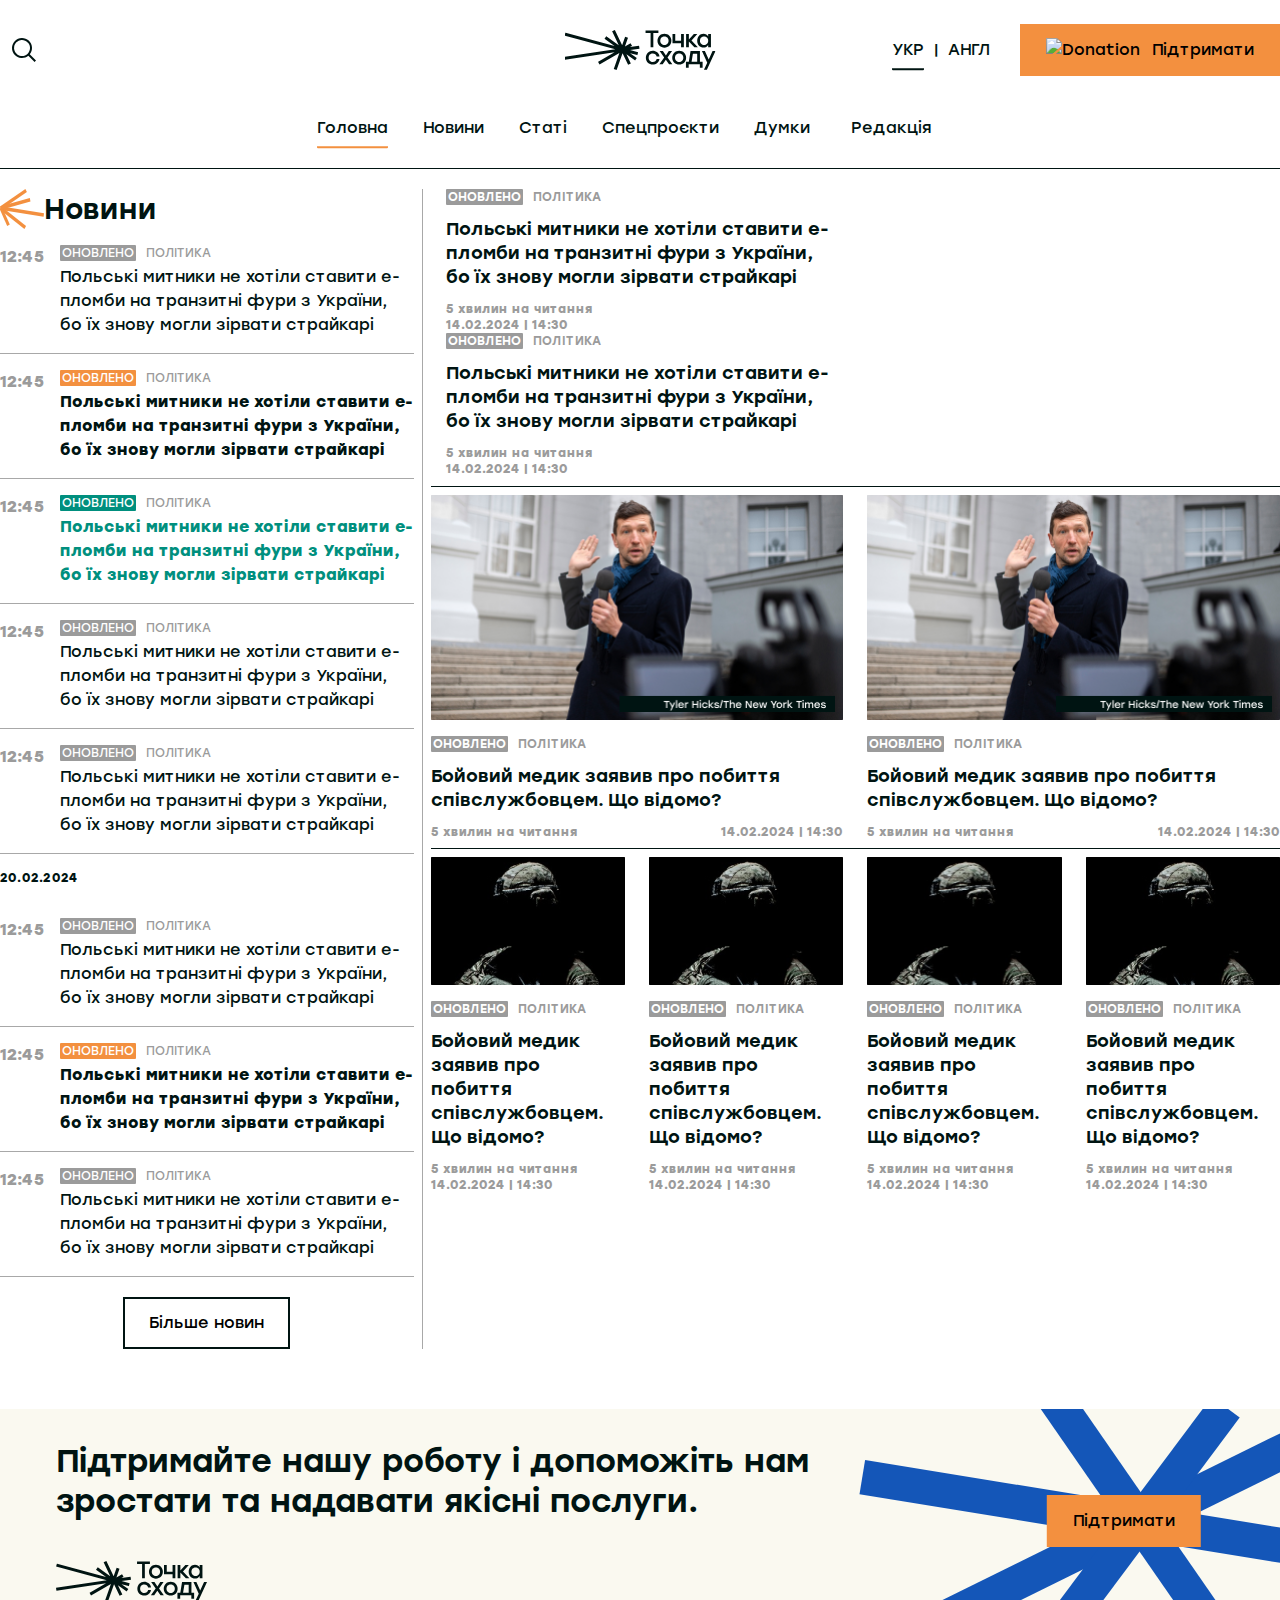
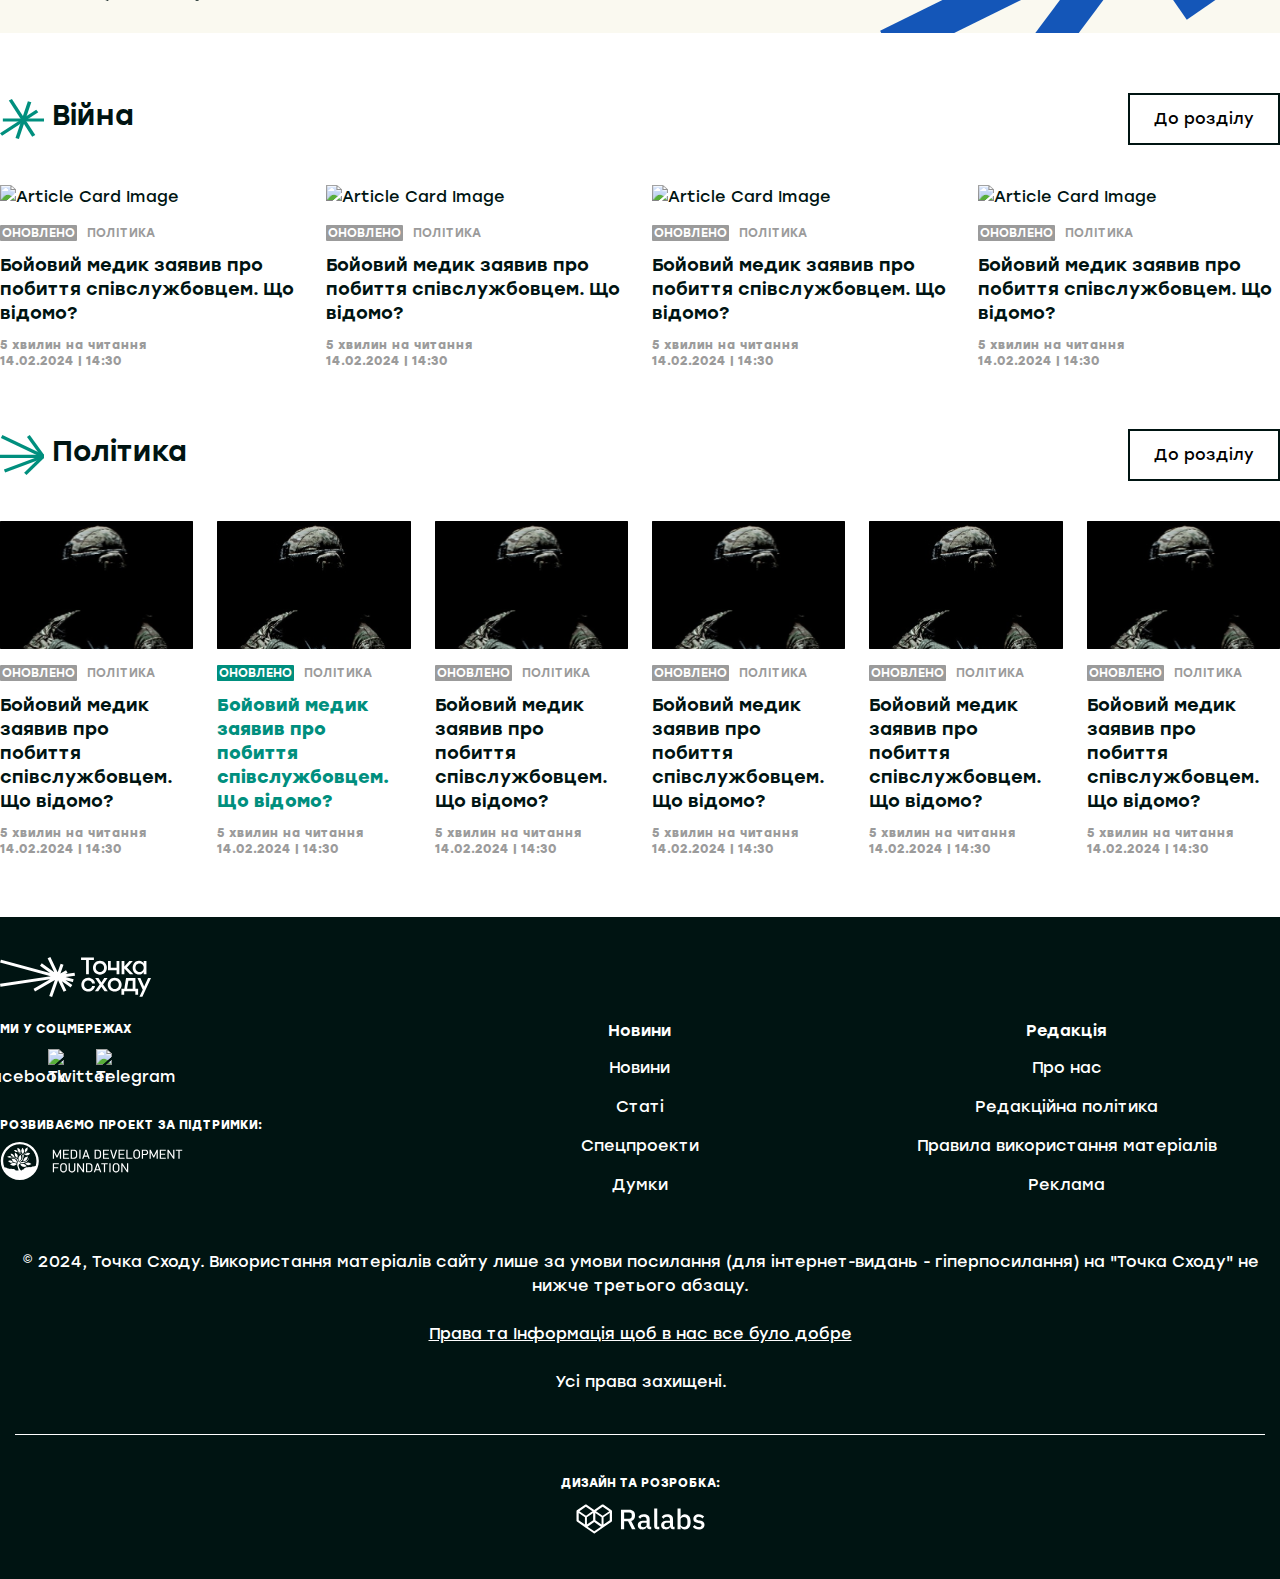
==== index.html @ 6571271a "updated existing files" ====
<!doctype html>
<html lang="ru">
<head>
  <style>html { opacity: 0; }</style>
  <meta charset="UTF-8">
  <meta http-equiv="X-UA-Compatible" content="IE=edge">
  <meta name="viewport" content="width=device-width,initial-scale=1">
  <title>Головна</title>

  <link rel="shortcut icon" href="favicon.ico" type="image/x-icon">
  <link rel="stylesheet" href="css/main.min.css?_v=20240301030634">

  <script defer="defer" src="js/main.min.js?_v=20240301030634"></script>
</head>

<body>

<header class="header">
  <div class="container">
    <div class="row">
      <div class="search-bar">
    <button class="search-bar__btn-open"></button>
    <div class="search-bar__input">
        <input type="search" name="search" id="search">
        <button class="search-bar__btn-close">
            &#x2715;
        </button>
    </div>
</div>

      <a href="/" class="logo header__logo">
        <img src="./images/logo.svg" alt="">
      </a>

      <div class="header__buttons">
        <div class="language-switcher">
    <a class="language-switcher__option language-switcher__option--active">УКР</a>
    <span class="sep-v">|</span>
    <a class="language-switcher__option">АНГЛ</a>
</div>


        <button id="donation-btn" class="button button--primary">
          <img src="./images/icons/donation.svg" alt="Donation">
          Підтримати
        </button>
      </div>
    </div>
    <div class="row">
      <nav class="main-navigation">
    <ul class="menu__list">
        <li class="menu__item menu__item--active">
            <a href="/" class="menu__link">Головна</a>
        </li>
        <li class="menu__item">
            <a href="./news.html" class="menu__link">Новини</a>
        </li>
        <li class="menu__item">
            <a href="./articles.html" class="menu__link">Статі</a>
        </li>
        <li class="menu__item">
            <a href="./special-projects.html" class="menu__link">Спецпроєкти</a>
        </li>
        <li class="menu__item">
            <a href="./expert-articles.html" class="menu__link">Думки</a>
        </li>
        <li class="menu__item menu-dropdown">
            <a href="#" class="menu-dropdown__button menu-dropdown__button--icon-append">
                Редакція
                <i class="icon icon-arrow-down"></i>
            </a>
            <div class="menu-dropdown__content">
                <a href="./about-us.html">Про Нас</a>
                <a href="./editor-policy.html">Політика Редагування</a>
                <a href="./usage-policy.html">Правила використання матеріалів</a>
            </div>
        </li>
    </ul>
</nav>
    </div>
    <div class="row">
      <hr class="divider-h">
    </div>
  </div>
</header>

<main>
    <div data-observ></div>
    <div class="container">
        <div class="row row--wrap">
            <div class="col-4 pl-0 pr-1">
                <aside class="news-sidebar">
  <h2 class="news-sidebar__heading">
    <img src="/images/logo-yellow.svg" alt="Логотип">
    Новини
  </h2>
  <div class="article">
    <time datetime="2024-02-14 12:45">12:45</time>
    <div class="article__wrapper">
      <div class="article__header">
        <span class="article__tag">
          Оновлено
        </span>
        <span class="article__category">
          Політика
        </span>
      </div>
      <a class="article__title" href="#">
        Польські митники не хотіли ставити е-пломби на транзитні фури з України, бо їх знову могли зірвати страйкарі
      </a>
    </div>
  </div>
  <div class="article article--important">
    <time datetime="2024-02-14 12:45">12:45</time>
    <div class="article__wrapper">
      <div class="article__header">
        <span class="article__tag">
          Оновлено
        </span>
        <span class="article__category">
          Політика
        </span>
      </div>
      <a class="article__title" href="#">
        Польські митники не хотіли ставити е-пломби на транзитні фури з України, бо їх знову могли зірвати страйкарі
      </a>
    </div>
  </div>
  <div class="article article--promo">
    <time datetime="2024-02-14 12:45">12:45</time>
    <div class="article__wrapper">
      <div class="article__header">
        <span class="article__tag">
          Оновлено
        </span>
        <span class="article__category">
          Політика
        </span>
      </div>
      <a class="article__title" href="#">
        Польські митники не хотіли ставити е-пломби на транзитні фури з України, бо їх знову могли зірвати страйкарі
      </a>
    </div>
  </div>
  <div class="article">
    <time datetime="2024-02-14 12:45">12:45</time>
    <div class="article__wrapper">
      <div class="article__header">
        <span class="article__tag">
          Оновлено
        </span>
        <span class="article__category">
          Політика
        </span>
      </div>
      <a class="article__title" href="#">
        Польські митники не хотіли ставити е-пломби на транзитні фури з України, бо їх знову могли зірвати страйкарі
      </a>
    </div>
  </div>
  <div class="article">
    <time datetime="2024-02-14 12:45">12:45</time>
    <div class="article__wrapper">
      <div class="article__header">
        <span class="article__tag">
          Оновлено
        </span>
        <span class="article__category">
          Політика
        </span>
      </div>
      <a class="article__title" href="#">
        Польські митники не хотіли ставити е-пломби на транзитні фури з України, бо їх знову могли зірвати страйкарі
      </a>
    </div>
  </div>

  <div class="news-sidebar__divider">
    <time datetime="2024-02-20">20.02.2024</time>
  </div>

  <div class="article">
    <time datetime="2024-02-14 12:45">12:45</time>
    <div class="article__wrapper">
      <div class="article__header">
        <span class="article__tag">
          Оновлено
        </span>
        <span class="article__category">
          Політика
        </span>
      </div>
      <a class="article__title" href="#">
        Польські митники не хотіли ставити е-пломби на транзитні фури з України, бо їх знову могли зірвати страйкарі
      </a>
    </div>
  </div>
  <div class="article article--important">
    <time datetime="2024-02-14 12:45">12:45</time>
    <div class="article__wrapper">
      <div class="article__header">
        <span class="article__tag">
          Оновлено
        </span>
        <span class="article__category">
          Політика
        </span>
      </div>
      <a class="article__title" href="#">
        Польські митники не хотіли ставити е-пломби на транзитні фури з України, бо їх знову могли зірвати страйкарі
      </a>
    </div>
  </div>
  <div class="article">
    <time datetime="2024-02-14 12:45">12:45</time>
    <div class="article__wrapper">
      <div class="article__header">
        <span class="article__tag">
          Оновлено
        </span>
        <span class="article__category">
          Політика
        </span>
      </div>
      <a class="article__title" href="#">
        Польські митники не хотіли ставити е-пломби на транзитні фури з України, бо їх знову могли зірвати страйкарі
      </a>
    </div>
  </div>

  <button class="button button--secondary news-sidebar__cta">
    Більше новин
  </button>
</aside>
            </div>
            <div class="col-8 pl-1 pr-0">
                <section class="article-cards">
                    <div class="col-6">
                        <div class="article-card">
                            <div class="article-card__header">
                                <span class="article-card__tag">Оновлено</span>
                                <span class="article-card__category">Політика</span>
                            </div>
                            <a class="article-card__title" href="#">
                                Польські митники не хотіли ставити е-пломби на транзитні фури з України, бо їх знову могли
                                зірвати страйкарі
                            </a>
                            <div class="article-card__bottom">
                                <span class="reading-time">
                                  5 хвилин на читання
                                </span>
                                <time datetime="2024-02-14 14:30">
                                    14.02.2024 | 14:30
                                </time>
                            </div>
                        </div>
                        <div class="article-card">
                            <div class="article-card__header">
                                <span class="article-card__tag">Оновлено</span>
                                <span class="article-card__category">Політика</span>
                            </div>
                            <a class="article-card__title" href="#">
                                Польські митники не хотіли ставити е-пломби на транзитні фури з України, бо їх знову могли
                                зірвати страйкарі
                            </a>
                            <div class="article-card__bottom">
                                <span class="reading-time">
                                  5 хвилин на читання
                                </span>
                                <time datetime="2024-02-14 14:30">
                                    14.02.2024 | 14:30
                                </time>
                            </div>
                        </div>
                    </div>
                    <div class="col-6">
                        <div class="large-article-card large-article-card--with-image">

                        </div>
                    </div>
                </section>
                <hr>
                <section>
                    <div class="article-cards article-cards--grid article-cards--grid-col-2 article-cards--large">
                        <div class="article-card">
                            <img class="article-card__image" src="./images/placeholders/article-card-large.png" alt="Article Card Image">
                            <div class="article-card__header">
                                <span class="article-card__tag">Оновлено</span>
                                <span class="article-card__category">Політика</span>
                            </div>
                            <a href="#" class="article-card__title">
                                Бойовий медик заявив про побиття співслужбовцем. Що відомо?
                            </a>
                            <div class="article-card__bottom">
                                <span class="reading-time">
                                  5 хвилин на читання
                                </span>
                                <time datetime="2024-02-14 14:30">14.02.2024 | 14:30</time>
                            </div>
                        </div>
                        <div class="article-card">
                            <img class="article-card__image" src="./images/placeholders/article-card-large.png" alt="Article Card Image">
                            <div class="article-card__header">
                                <span class="article-card__tag">Оновлено</span>
                                <span class="article-card__category">Політика</span>
                            </div>
                            <a href="#" class="article-card__title">
                                Бойовий медик заявив про побиття співслужбовцем. Що відомо?
                            </a>
                            <div class="article-card__bottom">
                                <span class="reading-time">
                                  5 хвилин на читання
                                </span>
                                <time datetime="2024-02-14 14:30">14.02.2024 | 14:30</time>
                            </div>
                        </div>
                    </div>
                </section>
                <hr>
                <section>
                    <div class="article-cards article-cards--grid">
                        <div class="article-card">
                            <img class="article-card__image" src="./images/placeholders/article-card.png" alt="Article Card Image">
                            <div class="article-card__header">
                                <span class="article-card__tag">Оновлено</span>
                                <span class="article-card__category">Політика</span>
                            </div>
                            <a href="#" class="article-card__title">
                                Бойовий медик заявив про побиття співслужбовцем. Що відомо?
                            </a>
                            <div class="article-card__bottom">
                                <span class="reading-time">
                                  5 хвилин на читання
                                </span>
                                <time datetime="2024-02-14 14:30">14.02.2024 | 14:30</time>
                            </div>
                        </div>
                        <div class="article-card">
                            <img class="article-card__image" src="./images/placeholders/article-card.png" alt="Article Card Image">
                            <div class="article-card__header">
                                <span class="article-card__tag">Оновлено</span>
                                <span class="article-card__category">Політика</span>
                            </div>
                            <a href="#" class="article-card__title">
                                Бойовий медик заявив про побиття співслужбовцем. Що відомо?
                            </a>
                            <div class="article-card__bottom">
                        <span class="reading-time">
                          5 хвилин на читання
                        </span>
                                <time datetime="2024-02-14 14:30">14.02.2024 | 14:30</time>
                            </div>
                        </div>
                        <div class="article-card">
                            <img class="article-card__image" src="./images/placeholders/article-card.png" alt="Article Card Image">
                            <div class="article-card__header">
                                <span class="article-card__tag">Оновлено</span>
                                <span class="article-card__category">Політика</span>
                            </div>
                            <a href="#" class="article-card__title">
                                Бойовий медик заявив про побиття співслужбовцем. Що відомо?
                            </a>
                            <div class="article-card__bottom">
                        <span class="reading-time">
                          5 хвилин на читання
                        </span>
                                <time datetime="2024-02-14 14:30">14.02.2024 | 14:30</time>
                            </div>
                        </div>
                        <div class="article-card">
                            <img class="article-card__image" src="./images/placeholders/article-card.png" alt="Article Card Image">
                            <div class="article-card__header">
                                <span class="article-card__tag">Оновлено</span>
                                <span class="article-card__category">Політика</span>
                            </div>
                            <a href="#" class="article-card__title">
                                Бойовий медик заявив про побиття співслужбовцем. Що відомо?
                            </a>
                            <div class="article-card__bottom">
                        <span class="reading-time">
                          5 хвилин на читання
                        </span>
                                <time datetime="2024-02-14 14:30">14.02.2024 | 14:30</time>
                            </div>
                        </div>
                    </div>
                </section>
            </div>
        </div>

        <div class="row">
            <section class="section banner">
    <h2 class="banner__heading">Підтримайте нашу роботу і допоможіть нам зростати та надавати якісні
        послуги.</h2>
    <img class="banner__logo" src="/images/logo.svg" alt="Logo">
    <button class="button button--primary banner__cta">
        Підтримати
    </button>
</section>
        </div>

        <div class="row">
            <section class="section">
                <div class="section__header">
                    <h2>
                        <img src="./images/logo-green.svg" alt="Logo">
                        Війна
                    </h2>
                    <button class="button button--secondary">
                        До розділу
                    </button>
                </div>
                <div class="article-cards article-cards--grid article-cards--grid-col-4">
                    <div class="article-card">
                        <picture><source srcset="./images/placeholders/article-card.webp" type="image/webp"><img class="article-card__image" src="./images/placeholders/article-card.png" alt="Article Card Image"></picture>
                        <div class="article-card__header">
                            <span class="article-card__tag">Оновлено</span>
                            <span class="article-card__category">Політика</span>
                        </div>
                        <a href="#" class="article-card__title">
                            Бойовий медик заявив про побиття співслужбовцем. Що відомо?
                        </a>
                        <div class="article-card__bottom">
                        <span class="reading-time">
                          5 хвилин на читання
                        </span>
                            <time datetime="2024-02-14 14:30">14.02.2024 | 14:30</time>
                        </div>
                    </div>
                    <div class="article-card">
                        <picture><source srcset="./images/placeholders/article-card.webp" type="image/webp"><img class="article-card__image" src="./images/placeholders/article-card.png" alt="Article Card Image"></picture>
                        <div class="article-card__header">
                            <span class="article-card__tag">Оновлено</span>
                            <span class="article-card__category">Політика</span>
                        </div>
                        <a href="#" class="article-card__title">
                            Бойовий медик заявив про побиття співслужбовцем. Що відомо?
                        </a>
                        <div class="article-card__bottom">
                        <span class="reading-time">
                          5 хвилин на читання
                        </span>
                            <time datetime="2024-02-14 14:30">14.02.2024 | 14:30</time>
                        </div>
                    </div>
                    <div class="article-card">
                        <picture><source srcset="./images/placeholders/article-card.webp" type="image/webp"><img class="article-card__image" src="./images/placeholders/article-card.png" alt="Article Card Image"></picture>
                        <div class="article-card__header">
                            <span class="article-card__tag">Оновлено</span>
                            <span class="article-card__category">Політика</span>
                        </div>
                        <a href="#" class="article-card__title">
                            Бойовий медик заявив про побиття співслужбовцем. Що відомо?
                        </a>
                        <div class="article-card__bottom">
                        <span class="reading-time">
                          5 хвилин на читання
                        </span>
                            <time datetime="2024-02-14 14:30">14.02.2024 | 14:30</time>
                        </div>
                    </div>
                    <div class="article-card">
                        <picture><source srcset="./images/placeholders/article-card.webp" type="image/webp"><img class="article-card__image" src="./images/placeholders/article-card.png" alt="Article Card Image"></picture>
                        <div class="article-card__header">
                            <span class="article-card__tag">Оновлено</span>
                            <span class="article-card__category">Політика</span>
                        </div>
                        <a href="#" class="article-card__title">
                            Бойовий медик заявив про побиття співслужбовцем. Що відомо?
                        </a>
                        <div class="article-card__bottom">
                        <span class="reading-time">
                          5 хвилин на читання
                        </span>
                            <time datetime="2024-02-14 14:30">14.02.2024 | 14:30</time>
                        </div>
                    </div>
                </div>
            </section>
        </div>


        <div class="row">
            <section class="articles--with-banner">

            </section>
        </div>


        <div class="row">
            <section class="section">
                <div class="section__header">
                    <h2>
                        <img src="./images/logo-half-green.svg" alt="Logo">
                        Політика
                    </h2>
                    <button class="button button--secondary">
                        До розділу
                    </button>
                </div>
                <div class="article-cards article-cards--grid article-cards--grid-col-6">
                    <div class="article-card">
                        <img class="article-card__image" src="./images/placeholders/article-card.png" alt="Article Card Image">
                        <div class="article-card__header">
                            <span class="article-card__tag">Оновлено</span>
                            <span class="article-card__category">Політика</span>
                        </div>
                        <a href="#" class="article-card__title">
                            Бойовий медик заявив про побиття співслужбовцем. Що відомо?
                        </a>
                        <div class="article-card__bottom">
                        <span class="reading-time">
                          5 хвилин на читання
                        </span>
                            <time datetime="2024-02-14 14:30">14.02.2024 | 14:30</time>
                        </div>
                    </div>
                    <div class="article-card article-card--promo">
                        <img class="article-card__image" src="./images/placeholders/article-card.png" alt="Article Card Image">
                        <div class="article-card__header">
                            <span class="article-card__tag">Оновлено</span>
                            <span class="article-card__category">Політика</span>
                        </div>
                        <a href="#" class="article-card__title">
                            Бойовий медик заявив про побиття співслужбовцем. Що відомо?
                        </a>
                        <div class="article-card__bottom">
                        <span class="reading-time">
                          5 хвилин на читання
                        </span>
                            <time datetime="2024-02-14 14:30">14.02.2024 | 14:30</time>
                        </div>
                    </div>
                    <div class="article-card">
                        <img class="article-card__image" src="./images/placeholders/article-card.png" alt="Article Card Image">
                        <div class="article-card__header">
                            <span class="article-card__tag">Оновлено</span>
                            <span class="article-card__category">Політика</span>
                        </div>
                        <a href="#" class="article-card__title">
                            Бойовий медик заявив про побиття співслужбовцем. Що відомо?
                        </a>
                        <div class="article-card__bottom">
                        <span class="reading-time">
                          5 хвилин на читання
                        </span>
                            <time datetime="2024-02-14 14:30">14.02.2024 | 14:30</time>
                        </div>
                    </div>
                    <div class="article-card">
                        <img class="article-card__image" src="./images/placeholders/article-card.png" alt="Article Card Image">
                        <div class="article-card__header">
                            <span class="article-card__tag">Оновлено</span>
                            <span class="article-card__category">Політика</span>
                        </div>
                        <a href="#" class="article-card__title">
                            Бойовий медик заявив про побиття співслужбовцем. Що відомо?
                        </a>
                        <div class="article-card__bottom">
                        <span class="reading-time">
                          5 хвилин на читання
                        </span>
                            <time datetime="2024-02-14 14:30">14.02.2024 | 14:30</time>
                        </div>
                    </div>
                    <div class="article-card">
                        <img class="article-card__image" src="./images/placeholders/article-card.png" alt="Article Card Image">
                        <div class="article-card__header">
                            <span class="article-card__tag">Оновлено</span>
                            <span class="article-card__category">Політика</span>
                        </div>
                        <a href="#" class="article-card__title">
                            Бойовий медик заявив про побиття співслужбовцем. Що відомо?
                        </a>
                        <div class="article-card__bottom">
                        <span class="reading-time">
                          5 хвилин на читання
                        </span>
                            <time datetime="2024-02-14 14:30">14.02.2024 | 14:30</time>
                        </div>
                    </div>
                    <div class="article-card">
                        <img class="article-card__image" src="./images/placeholders/article-card.png" alt="Article Card Image">
                        <div class="article-card__header">
                            <span class="article-card__tag">Оновлено</span>
                            <span class="article-card__category">Політика</span>
                        </div>
                        <a href="#" class="article-card__title">
                            Бойовий медик заявив про побиття співслужбовцем. Що відомо?
                        </a>
                        <div class="article-card__bottom">
                        <span class="reading-time">
                          5 хвилин на читання
                        </span>
                            <time datetime="2024-02-14 14:30">14.02.2024 | 14:30</time>
                        </div>
                    </div>
                </div>
            </section>
        </div>

    </div>
</main>

<footer class="footer">
  <div class="container">
    <div class="row mb-4">
      <a href="/" class="logo footer__logo">
        <img src="/images/footer-logo.svg" alt="Footer Logo">
      </a>
    </div>
    <div class="row row--wrap mb-5">
      <div class="col-4 footer__info px-0">
        <h6>
          <strong>Ми у соцмережах</strong>
        </h6>
        <ul class="mb-4 social-media-list">
          <li class="social-media-list__item">
            <a class="social-media-list__link" href="#">
              <img src="./images/icons/facebook-white.svg" alt="Facebook">
            </a>
          </li>
          <li class="social-media-list__item">
            <a class="social-media-list__link" href="#">
              <img src="./images/icons/twitter-white.svg" alt="Twitter">
            </a>
          </li>
          <li class="social-media-list__item">
            <a class="social-media-list__link" href="#">
              <img src="./images/icons/telegram-white.svg" alt="Telegram">
            </a>
          </li>
        </ul>
        <h6>
          <strong>Розвиваємо проект за підтримки:</strong>
        </h6>
        <img src="/images/media-dev-logo.svg" alt="Media Development Foundation">
      </div>
      <nav class="col-8 footer__navigation px-0">
        <div class="col-6 text-center">
          <h5 class="footer__navigation-heading">
            Новини
          </h5>
          <ul class="menu__list">
            <li class="menu__item">
              <a href="" class="menu__link">
                Новини
              </a>
            </li>
            <li class="menu__item">
              <a href="" class="menu__link">
                Статі
              </a>
            </li>
            <li class="menu__item">
              <a href="" class="menu__link">
                Спецпроекти
              </a>
            </li>
            <li class="menu__item">
              <a href="" class="menu__link">
                Думки
              </a>
            </li>
          </ul>
        </div>
        <nav class="col-6 text-center">
          <h5 class="footer__navigation-heading">
            Редакція
          </h5>
          <ul class="menu__list">
            <li class="menu__item">
              <a href="" class="menu__link">
                Про нас
              </a>
            </li>
            <li class="menu__item">
              <a href="" class="menu__link">
                Редакційна політика
              </a>
            </li>
            <li class="menu__item">
              <a href="" class="menu__link">
                Правила використання матеріалів
              </a>
            </li>
            <li class="menu__item">
              <a href="" class="menu__link">
                Реклама
              </a>
            </li>
          </ul>
        </nav>
      </nav>
    </div>
    <div class="row row--wrap">
      <div class="text-center col-12">
        <p>
          &copy; 2024, Точка Сходу. Використання матеріалів сайту лише за умови посилання (для інтернет-видань - гіперпосилання) на "Точка Сходу" не нижче третього абзацу.
          <br>
          <br>
          <a class="text-underline" href="#">
            Права та Інформація щоб в нас все було добре
          </a>
          <br>
          <br>
          Усі права захищені.
        </p>
      </div>
    </div>
    <hr class="footer__divider">
    <div class="row row--wrap">
      <div class="text-center col-12">
        <h6 class="mb-2 text-uppercase">
          <strong>Дизайн та розробка:</strong>
        </h6>
        <a href="#">
          <img src="/images/ralabs-logo.svg" alt="Ralabs Logo">
        </a>
      </div>

    </div>
  </div>
</footer>

</body>
</html>
---- css/main.min.css ----
@charset "UTF-8";@font-face{font-family:Stolzl;font-display:swap;src:url(../fonts/Stolzl-Bold.woff2) format("woff2");font-weight:700;font-style:normal}@font-face{font-family:Stolzl;font-display:swap;src:url(../fonts/Stolzl-Book.woff2) format("woff2");font-weight:undefined;font-style:normal}@font-face{font-family:Stolzl;font-display:swap;src:url(../fonts/Stolzl-Light.woff2) format("woff2");font-weight:300;font-style:normal}@font-face{font-family:Stolzl;font-display:swap;src:url(../fonts/Stolzl-Medium.woff2) format("woff2");font-weight:500;font-style:normal}@font-face{font-family:Stolzl;font-display:swap;src:url(../fonts/Stolzl-Regular.woff2) format("woff2");font-weight:400;font-style:normal}@font-face{font-family:Stolzl;font-display:swap;src:url(../fonts/Stolzl-Thin.woff2) format("woff2");font-weight:100;font-style:normal}:root{--bs-font-family:"Stolzl",sans-serif;--bs-font-size:16px;--bs-font-weight:400;--bs-line-height:24px;--bs-font-color:#222;--bs-transition:.3s ease-in-out;--bs-radius:10px;--primary-color:#F3903F;--primary-hover-color:#F3903F;--secondary-color:#fff;--secondary-hover-color:#000;--white-color:#fff;--gray-color-primary:#9B9B9B;--gray-color-secondary:#A8A8A8;--black-color:#001412;--green-color:#008F7E;--blue-color:#1456B8;--primary-background-color:#F3903F;--primary-hover-background-color:#F3903F;--primary-active-background-color:#F3903F;--primary-disabled-background-color:#9B9B9B;--secondary-background-color:#fff;--secondary-hover-background-color:#fff;--secondary-active-background-color:rgba(243,144,63,0.10196);--secondary-disabled-background-color:#9B9B9B;--banner-background-color:#FAF9F0;--bs-shadow:0px 2px 3px rgba(#000 10%),0px 8px 3px rgba(#000 10%);--hover-shadow:0 0 5px 0 rgba(#000 10%),0 0 10px 0 rgba(#000 10%),0 0 15px 0 rgba(#000 10%);--hr-color:#001412;--vr-color:#A8A8A8}*{padding:0;margin:0;border:0;-webkit-tap-highlight-color:transparent}*,:after,:before{-webkit-box-sizing:border-box;box-sizing:border-box}:active,:focus{outline:0}aside,footer,header,nav{display:block}html{opacity:0;scroll-behavior:smooth;-webkit-transition:opacity .8s ease-in-out;transition:opacity .8s ease-in-out}html.loaded{opacity:1}html.lock{overflow:hidden;-ms-touch-action:none;touch-action:none}body,html{width:100%;height:100%;min-width:320px}body{-ms-scroll-chaining:none;overscroll-behavior:none;color:#001412;color:var(--black-color);font-size:16px;font-size:var(--bs-font-size);font-family:Stolzl,sans-serif;font-family:var(--bs-font-family);font-weight:400;font-weight:var(--bs-font-weight);line-height:24px;line-height:var(--bs-line-height);text-rendering:optimizelegibility;-webkit-text-size-adjust:100%;-moz-text-size-adjust:100%;-ms-text-size-adjust:100%;text-size-adjust:100%;-moz-osx-font-smoothing:grayscale;-webkit-font-smoothing:antialiased}button,input,textarea{font-family:inherit}input::-ms-clear{display:none}input[type=number]{-moz-appearance:textfield}input[type=number]::-webkit-inner-spin-button,input[type=number]::-webkit-outer-spin-button{-webkit-appearance:none}button{cursor:pointer;-webkit-user-select:none;-moz-user-select:none;-ms-user-select:none;user-select:none}button::-moz-focus-inner{padding:0;border:0}a{-webkit-text-decoration:none;text-decoration:none;-webkit-user-select:none;-moz-user-select:none;-ms-user-select:none;user-select:none}a:active,a:focus{outline:0}a:visited{-webkit-text-decoration:none;text-decoration:none}a:hover{-webkit-text-decoration:none;text-decoration:none}li,ul{list-style:none}img{vertical-align:top}h1,h2,h3,h4,h5,h6{font-size:inherit;font-weight:400}sup{color:inherit}input[type=search]::-webkit-search-cancel-button,input[type=search]::-webkit-search-decoration,input[type=search]::-webkit-search-results-button,input[type=search]::-webkit-search-results-decoration{-webkit-appearance:none}.text-monospace{font-family:SFMono-Regular,Menlo,Monaco,Consolas,"Liberation Mono","Courier New",monospace}.text-underline{-webkit-text-decoration:underline;text-decoration:underline}.text-justify{text-align:justify!important}.text-nowrap{white-space:nowrap!important}.text-truncate{overflow:hidden;text-overflow:ellipsis;white-space:nowrap}.text-left{text-align:left!important}.text-right{text-align:right!important}.text-center{text-align:center!important}.text-uppercase{text-transform:uppercase}.input-group{position:relative;display:-ms-flexbox;display:-webkit-box;display:flex;-ms-flex-wrap:wrap;flex-wrap:wrap;-ms-flex-align:stretch;-webkit-box-align:stretch;align-items:stretch;width:100%}.input-group>.form-control{position:relative;-ms-flex:1 1 auto;-webkit-box-flex:1;flex:1 1 auto;width:1%;margin-bottom:0}.input-group>.form-control+.form-control{margin-left:-1px}.input-group>.form-control:focus{z-index:3}.input-group>.form-control:not(:last-child){border-top-right-radius:0;border-bottom-right-radius:0}.input-group>.form-control:not(:first-child){border-top-left-radius:0;border-bottom-left-radius:0}.input-group-append,.input-group-prepend{display:-ms-flexbox;display:-webkit-box;display:flex}.input-group-append .button,.input-group-prepend .button{position:relative;z-index:2}.input-group-append .button+.button,.input-group-append .button+.input-group-text,.input-group-append .input-group-text+.button,.input-group-append .input-group-text+.input-group-text,.input-group-prepend .button+.button,.input-group-prepend .button+.input-group-text,.input-group-prepend .input-group-text+.button,.input-group-prepend .input-group-text+.input-group-text{margin-left:-1px}.input-group-prepend{margin-right:-1px}.input-group-append{margin-left:-1px}.input-group-text{display:-ms-flexbox;display:-webkit-box;display:flex;-ms-flex-align:center;-webkit-box-align:center;align-items:center;padding:.375rem .75rem;margin-bottom:0;font-size:1rem;font-weight:400;line-height:1.5;color:#495057;text-align:center;white-space:nowrap;background-color:#e9ecef;border:1px solid #ced4da;border-radius:.25rem}.input-group>.input-group-append:last-child>.button:not(:last-child):not(.dropdown-toggle),.input-group>.input-group-append:last-child>.input-group-text:not(:last-child),.input-group>.input-group-append:not(:last-child)>.button,.input-group>.input-group-append:not(:last-child)>.input-group-text,.input-group>.input-group-prepend>.button,.input-group>.input-group-prepend>.input-group-text{border-top-right-radius:0;border-bottom-right-radius:0}.input-group>.input-group-append>.button,.input-group>.input-group-append>.input-group-text,.input-group>.input-group-prepend:first-child>.button:not(:first-child),.input-group>.input-group-prepend:first-child>.input-group-text:not(:first-child),.input-group>.input-group-prepend:not(:first-child)>.button,.input-group>.input-group-prepend:not(:first-child)>.input-group-text{border-top-left-radius:0;border-bottom-left-radius:0}.w-25{width:25%!important}.w-50{width:50%!important}.w-75{width:75%!important}.w-100{width:100%!important}.w-auto{width:auto!important}.h-25{height:25%!important}.h-50{height:50%!important}.h-75{height:75%!important}.h-100{height:100%!important}.h-auto{height:auto!important}.mw-100{max-width:100%!important}.mh-100{max-height:100%!important}.m-0{margin:0!important}.mt-0,.my-0{margin-top:0!important}.mr-0,.mx-0{margin-right:0!important}.mb-0,.my-0{margin-bottom:0!important}.ml-0,.mx-0{margin-left:0!important}.m-1{margin:.25rem!important}.mt-1,.my-1{margin-top:.25rem!important}.mr-1,.mx-1{margin-right:.25rem!important}.mb-1,.my-1{margin-bottom:.25rem!important}.ml-1,.mx-1{margin-left:.25rem!important}.m-2{margin:.5rem!important}.mt-2,.my-2{margin-top:.5rem!important}.mr-2,.mx-2{margin-right:.5rem!important}.mb-2,.my-2{margin-bottom:.5rem!important}.ml-2,.mx-2{margin-left:.5rem!important}.m-3{margin:1rem!important}.mt-3,.my-3{margin-top:1rem!important}.mr-3,.mx-3{margin-right:1rem!important}.mb-3,.my-3{margin-bottom:1rem!important}.ml-3,.mx-3{margin-left:1rem!important}.m-4{margin:1.5rem!important}.mt-4,.my-4{margin-top:1.5rem!important}.mr-4,.mx-4{margin-right:1.5rem!important}.mb-4,.my-4{margin-bottom:1.5rem!important}.ml-4,.mx-4{margin-left:1.5rem!important}.m-5{margin:3rem!important}.mt-5,.my-5{margin-top:3rem!important}.mr-5,.mx-5{margin-right:3rem!important}.mb-5,.my-5{margin-bottom:3rem!important}.ml-5,.mx-5{margin-left:3rem!important}.p-0{padding:0!important}.pt-0,.py-0{padding-top:0!important}.pr-0,.px-0{padding-right:0!important}.pb-0,.py-0{padding-bottom:0!important}.pl-0,.px-0{padding-left:0!important}.p-1{padding:.25rem!important}.pt-1,.py-1{padding-top:.25rem!important}.pr-1,.px-1{padding-right:.25rem!important}.pb-1,.py-1{padding-bottom:.25rem!important}.pl-1,.px-1{padding-left:.25rem!important}.p-2{padding:.5rem!important}.pt-2,.py-2{padding-top:.5rem!important}.pr-2,.px-2{padding-right:.5rem!important}.pb-2,.py-2{padding-bottom:.5rem!important}.pl-2,.px-2{padding-left:.5rem!important}.p-3{padding:1rem!important}.pt-3,.py-3{padding-top:1rem!important}.pr-3,.px-3{padding-right:1rem!important}.pb-3,.py-3{padding-bottom:1rem!important}.pl-3,.px-3{padding-left:1rem!important}.p-4{padding:1.5rem!important}.pt-4,.py-4{padding-top:1.5rem!important}.pr-4,.px-4{padding-right:1.5rem!important}.pb-4,.py-4{padding-bottom:1.5rem!important}.pl-4,.px-4{padding-left:1.5rem!important}.p-5{padding:3rem!important}.pt-5,.py-5{padding-top:3rem!important}.pr-5,.px-5{padding-right:3rem!important}.pb-5,.py-5{padding-bottom:3rem!important}.pl-5,.px-5{padding-left:3rem!important}.m-auto{margin:auto!important}.mt-auto,.my-auto{margin-top:auto!important}.mr-auto,.mx-auto{margin-right:auto!important}.mb-auto,.my-auto{margin-bottom:auto!important}.ml-auto,.mx-auto{margin-left:auto!important}.breadcrumb{display:-webkit-box;display:-ms-flexbox;display:flex;-ms-flex-wrap:wrap;flex-wrap:wrap;padding:.75rem 1rem;margin-bottom:1rem;list-style:none;color:#9b9b9b;color:var(--gray-color-primary);font-size:.75rem;line-height:1rem;border-radius:.25rem}.breadcrumb-item{max-width:200px;white-space:nowrap;overflow:hidden;text-overflow:ellipsis}.breadcrumb-item+.breadcrumb-item{padding-left:.5rem}.breadcrumb-item+.breadcrumb-item::before{display:inline-block;padding-right:.5rem;color:#9b9b9b;color:var(--gray-color-primary);content:"|"}.breadcrumb-item+.breadcrumb-item:hover::before{-webkit-text-decoration:underline;text-decoration:underline}.breadcrumb-item+.breadcrumb-item:hover::before{-webkit-text-decoration:none;text-decoration:none}.breadcrumb-item.active{color:#9b9b9b;color:var(--gray-color-primary)}/*!
 * Bootstrap Grid v4.1.3 (https://getbootstrap.com/)
 * Copyright 2011-2018 The Bootstrap Authors
 * Copyright 2011-2018 Twitter, Inc.
 * Licensed under MIT (https://github.com/twbs/bootstrap/blob/master/LICENSE)
 */@-ms-viewport{width:device-width}html{-webkit-box-sizing:border-box;box-sizing:border-box;-ms-overflow-style:scrollbar}*,::after,::before{-webkit-box-sizing:inherit;box-sizing:inherit}.container{width:100%;padding-right:15px;padding-left:15px;margin-right:auto;margin-left:auto}.container-fluid{width:100%;padding-right:15px;padding-left:15px;margin-right:auto;margin-left:auto}.row{margin-right:-15px;margin-left:-15px}.row--wrap{display:-ms-flexbox;display:-webkit-box;display:flex;-ms-flex-wrap:wrap;flex-wrap:wrap}.no-gutters{margin-right:0;margin-left:0}.no-gutters>.col,.no-gutters>[class*=col-]{padding-right:0;padding-left:0}.col,.col-1,.col-10,.col-11,.col-12,.col-2,.col-3,.col-4,.col-5,.col-6,.col-7,.col-8,.col-9,.col-auto,.col-lg,.col-lg-1,.col-lg-10,.col-lg-11,.col-lg-12,.col-lg-2,.col-lg-3,.col-lg-4,.col-lg-5,.col-lg-6,.col-lg-7,.col-lg-8,.col-lg-9,.col-lg-auto,.col-md,.col-md-1,.col-md-10,.col-md-11,.col-md-12,.col-md-2,.col-md-3,.col-md-4,.col-md-5,.col-md-6,.col-md-7,.col-md-8,.col-md-9,.col-md-auto,.col-sm,.col-sm-1,.col-sm-10,.col-sm-11,.col-sm-12,.col-sm-2,.col-sm-3,.col-sm-4,.col-sm-5,.col-sm-6,.col-sm-7,.col-sm-8,.col-sm-9,.col-sm-auto,.col-xl,.col-xl-1,.col-xl-10,.col-xl-11,.col-xl-12,.col-xl-2,.col-xl-3,.col-xl-4,.col-xl-5,.col-xl-6,.col-xl-7,.col-xl-8,.col-xl-9,.col-xl-auto{position:relative;width:100%;min-height:1px;padding-right:15px;padding-left:15px}.col{-ms-flex-preferred-size:0;flex-basis:0;-ms-flex-positive:1;-webkit-box-flex:1;flex-grow:1;max-width:100%}.col-auto{-ms-flex:0 0 auto;-webkit-box-flex:0;flex:0 0 auto;width:auto;max-width:none}.col-1{-ms-flex:0 0 8.333333%;-webkit-box-flex:0;flex:0 0 8.333333%;max-width:8.333333%}.col-2{-ms-flex:0 0 16.666667%;-webkit-box-flex:0;flex:0 0 16.666667%;max-width:16.666667%}.col-3{-ms-flex:0 0 25%;-webkit-box-flex:0;flex:0 0 25%;max-width:25%}.col-4{-ms-flex:0 0 33.333333%;-webkit-box-flex:0;flex:0 0 33.333333%;max-width:33.333333%}.col-5{-ms-flex:0 0 41.666667%;-webkit-box-flex:0;flex:0 0 41.666667%;max-width:41.666667%}.col-6{-ms-flex:0 0 50%;-webkit-box-flex:0;flex:0 0 50%;max-width:50%}.col-7{-ms-flex:0 0 58.333333%;-webkit-box-flex:0;flex:0 0 58.333333%;max-width:58.333333%}.col-8{-ms-flex:0 0 66.666667%;-webkit-box-flex:0;flex:0 0 66.666667%;max-width:66.666667%}.col-9{-ms-flex:0 0 75%;-webkit-box-flex:0;flex:0 0 75%;max-width:75%}.col-10{-ms-flex:0 0 83.333333%;-webkit-box-flex:0;flex:0 0 83.333333%;max-width:83.333333%}.col-11{-ms-flex:0 0 91.666667%;-webkit-box-flex:0;flex:0 0 91.666667%;max-width:91.666667%}.col-12{-ms-flex:0 0 100%;-webkit-box-flex:0;flex:0 0 100%;max-width:100%}.order-first{-ms-flex-order:-1;-webkit-box-ordinal-group:0;order:-1}.order-last{-ms-flex-order:13;-webkit-box-ordinal-group:14;order:13}.order-0{-ms-flex-order:0;-webkit-box-ordinal-group:1;order:0}.order-1{-ms-flex-order:1;-webkit-box-ordinal-group:2;order:1}.order-2{-ms-flex-order:2;-webkit-box-ordinal-group:3;order:2}.order-3{-ms-flex-order:3;-webkit-box-ordinal-group:4;order:3}.order-4{-ms-flex-order:4;-webkit-box-ordinal-group:5;order:4}.order-5{-ms-flex-order:5;-webkit-box-ordinal-group:6;order:5}.order-6{-ms-flex-order:6;-webkit-box-ordinal-group:7;order:6}.order-7{-ms-flex-order:7;-webkit-box-ordinal-group:8;order:7}.order-8{-ms-flex-order:8;-webkit-box-ordinal-group:9;order:8}.order-9{-ms-flex-order:9;-webkit-box-ordinal-group:10;order:9}.order-10{-ms-flex-order:10;-webkit-box-ordinal-group:11;order:10}.order-11{-ms-flex-order:11;-webkit-box-ordinal-group:12;order:11}.order-12{-ms-flex-order:12;-webkit-box-ordinal-group:13;order:12}.offset-1{margin-left:8.333333%}.offset-2{margin-left:16.666667%}.offset-3{margin-left:25%}.offset-4{margin-left:33.333333%}.offset-5{margin-left:41.666667%}.offset-6{margin-left:50%}.offset-7{margin-left:58.333333%}.offset-8{margin-left:66.666667%}.offset-9{margin-left:75%}.offset-10{margin-left:83.333333%}.offset-11{margin-left:91.666667%}.d-none{display:none!important}.d-inline{display:inline!important}.d-inline-block{display:inline-block!important}.d-block{display:block!important}.d-table{display:table!important}.d-table-row{display:table-row!important}.d-table-cell{display:table-cell!important}.d-flex{display:-ms-flexbox!important;display:-webkit-box!important;display:flex!important}.d-inline-flex{display:-ms-inline-flexbox!important;display:-webkit-inline-box!important;display:inline-flex!important}.flex-row{-ms-flex-direction:row!important;-webkit-box-orient:horizontal!important;-webkit-box-direction:normal!important;flex-direction:row!important}.flex-column{-ms-flex-direction:column!important;-webkit-box-orient:vertical!important;-webkit-box-direction:normal!important;flex-direction:column!important}.flex-row-reverse{-ms-flex-direction:row-reverse!important;-webkit-box-orient:horizontal!important;-webkit-box-direction:reverse!important;flex-direction:row-reverse!important}.flex-column-reverse{-ms-flex-direction:column-reverse!important;-webkit-box-orient:vertical!important;-webkit-box-direction:reverse!important;flex-direction:column-reverse!important}.flex-wrap{-ms-flex-wrap:wrap!important;flex-wrap:wrap!important}.flex-nowrap{-ms-flex-wrap:nowrap!important;flex-wrap:nowrap!important}.flex-wrap-reverse{-ms-flex-wrap:wrap-reverse!important;flex-wrap:wrap-reverse!important}.flex-fill{-ms-flex:1 1 auto!important;-webkit-box-flex:1!important;flex:1 1 auto!important}.flex-grow-0{-ms-flex-positive:0!important;-webkit-box-flex:0!important;flex-grow:0!important}.flex-grow-1{-ms-flex-positive:1!important;-webkit-box-flex:1!important;flex-grow:1!important}.flex-shrink-0{-ms-flex-negative:0!important;flex-shrink:0!important}.flex-shrink-1{-ms-flex-negative:1!important;flex-shrink:1!important}.justify-content-start{-ms-flex-pack:start!important;-webkit-box-pack:start!important;justify-content:flex-start!important}.justify-content-end{-ms-flex-pack:end!important;-webkit-box-pack:end!important;justify-content:flex-end!important}.justify-content-center{-ms-flex-pack:center!important;-webkit-box-pack:center!important;justify-content:center!important}.justify-content-between{-ms-flex-pack:justify!important;-webkit-box-pack:justify!important;justify-content:space-between!important}.justify-content-around{-ms-flex-pack:distribute!important;justify-content:space-around!important}.align-items-start{-ms-flex-align:start!important;-webkit-box-align:start!important;align-items:flex-start!important}.align-items-end{-ms-flex-align:end!important;-webkit-box-align:end!important;align-items:flex-end!important}.align-items-center{-ms-flex-align:center!important;-webkit-box-align:center!important;align-items:center!important}.align-items-baseline{-ms-flex-align:baseline!important;-webkit-box-align:baseline!important;align-items:baseline!important}.align-items-stretch{-ms-flex-align:stretch!important;-webkit-box-align:stretch!important;align-items:stretch!important}.align-content-start{-ms-flex-line-pack:start!important;align-content:flex-start!important}.align-content-end{-ms-flex-line-pack:end!important;align-content:flex-end!important}.align-content-center{-ms-flex-line-pack:center!important;align-content:center!important}.align-content-between{-ms-flex-line-pack:justify!important;align-content:space-between!important}.align-content-around{-ms-flex-line-pack:distribute!important;align-content:space-around!important}.align-content-stretch{-ms-flex-line-pack:stretch!important;align-content:stretch!important}.align-self-auto{-ms-flex-item-align:auto!important;align-self:auto!important}.align-self-start{-ms-flex-item-align:start!important;align-self:flex-start!important}.align-self-end{-ms-flex-item-align:end!important;align-self:flex-end!important}.align-self-center{-ms-flex-item-align:center!important;align-self:center!important}.align-self-baseline{-ms-flex-item-align:baseline!important;align-self:baseline!important}.align-self-stretch{-ms-flex-item-align:stretch!important;align-self:stretch!important}.icon{display:inline-block;width:48px;height:48px;position:relative}.icon-search{background:no-repeat center/100% url(/images/icons/search.svg)}.icon-arrow-left{background:no-repeat center/100% url(/images/icons/arrow-left.svg)}.icon-arrow-right{background:no-repeat center/100% url(/images/icons/arrow-right.svg)}.icon-arrow-down{background:no-repeat center/100% url(/images/icons/arrow-down.svg)}.icon-pdf{background:no-repeat center/100% url(/images/icons/pdf.svg)}*{scrollbar-width:.5rem;scrollbar-color:#f3903f #d6d6d6;scrollbar-color:var(--primary-color) #d6d6d6}::-webkit-scrollbar{width:.5rem;background-color:#fff;background-color:var(--white-color)}::-webkit-scrollbar-track{-webkit-box-shadow:inset 0 0 .375rem rgba(0,0,0,.2);box-shadow:inset 0 0 .375rem rgba(0,0,0,.2);border-radius:.25rem;background:#eee}::-webkit-scrollbar-thumb{border-radius:.25rem;border:0 none #fff;background-color:#f3903f;background-color:var(--primary-color)}::-webkit-scrollbar-thumb:hover{background-color:#f3903f;background-color:var(--primary-hover-color)}@-webkit-keyframes show-header{0%{top:-100%}100%{top:0}}@keyframes show-header{0%{top:-100%}100%{top:0}}@-webkit-keyframes fade-up-big{0%{-webkit-transform:translateY(1rem);transform:translateY(1rem);opacity:0}100%{-webkit-transform:translateY(0);transform:translateY(0);opacity:1}}@keyframes fade-up-big{0%{-webkit-transform:translateY(1rem);transform:translateY(1rem);opacity:0}100%{-webkit-transform:translateY(0);transform:translateY(0);opacity:1}}@-webkit-keyframes rotation{from{-webkit-transform:rotate(0);transform:rotate(0)}to{-webkit-transform:rotate(359deg);transform:rotate(359deg)}}@keyframes rotation{from{-webkit-transform:rotate(0);transform:rotate(0)}to{-webkit-transform:rotate(359deg);transform:rotate(359deg)}}[class*=-ibg]{position:relative}[class*=-ibg] img{position:absolute;width:100%;height:100%;top:0;left:0;-o-object-fit:cover;object-fit:cover}[class*=-ibg_contain] img{-o-object-fit:contain;object-fit:contain}.wrapper{display:-webkit-box;display:-ms-flexbox;display:flex;-webkit-box-orient:vertical;-webkit-box-direction:normal;-ms-flex-direction:column;flex-direction:column;min-height:100%;overflow:hidden}.page{position:relative;-webkit-box-flex:1;-ms-flex:1 1 auto;flex:1 1 auto}.page [data-observ]{position:absolute;top:0;left:0;width:100%;height:.125rem;background:0 0;pointer-events:none}.page_start{padding-top:6.25rem}hr{width:100%;margin:8px 0;border-top:1px solid #001412;border-top:1px solid var(--hr-color)}.page__header{display:-webkit-box;display:-ms-flexbox;display:flex;-webkit-box-align:center;-ms-flex-align:center;align-items:center;-webkit-box-pack:start;-ms-flex-pack:start;justify-content:flex-start;margin-bottom:16px}.page__header img{margin-right:8px}.page__heading{font-size:2rem;font-weight:500;line-height:2.5rem}.page__content hr{margin:40px 0}.page__content h2,.page__content h3,.page__content h4,.page__content h5,.page__content h6{margin-bottom:16px}.button{display:-webkit-inline-box;display:-ms-inline-flexbox;display:inline-flex;-webkit-box-align:center;-ms-flex-align:center;align-items:center;-webkit-box-pack:start;-ms-flex-pack:start;justify-content:flex-start;font-size:16px;font-weight:400;line-height:24px;padding:12px 24px;-webkit-transition:.3s ease-in-out;transition:.3s ease-in-out;-webkit-transition:var(--bs-transition);transition:var(--bs-transition)}.button .icon{width:24px;height:24px}.button--icon-prepend .icon{margin-right:10px}.button--icon-append .icon{margin-left:10px}.button--primary{background-color:#f3903f;background-color:var(--primary-background-color);border:2px solid transparent}.button--primary:hover{background-color:#f3903f;background-color:var(--primary-hover-color);border-color:#001412}.button--primary:active{color:#fff;color:var(--white-color);background-color:#001412;background-color:var(--black-color);border-color:#001412}.button--primary:disabled,.button--primary[disabled]{background-color:#9b9b9b;background-color:var(--primary-disabled-background-color)}.button--secondary{background-color:#fff;background-color:var(--secondary-background-color);border:2px solid #001412;border:2px solid var(--black-color)}.button--secondary:hover{color:#f3903f;color:var(--primary-color);border-color:#f3903f;border-color:var(--primary-color);background-color:#fff;background-color:var(--secondary-hover-background-color)}.button--secondary:active{color:#f3903f;color:var(--primary-color);background-color:rgba(243,144,63,.10196);background-color:var(--secondary-active-background-color)}.button--secondary:disabled,.button--secondary[disabled]{color:#9b9b9b;color:var(--secondary-disabled-background-color)}a{color:#001412;color:var(--black-color)}a.link{display:inline-block;padding:5px 10px;position:relative}a.link--underline:after{content:"";position:absolute;bottom:0;left:10px;width:calc(100% - 20px);height:2px;border-radius:0 0 1px 1px;background-color:#f3903f;background-color:var(--primary-color);opacity:1;-webkit-transform:translate3d(0,.2em,0);transform:translate3d(0,.2em,0)}a:hover{color:#f3903f;color:var(--primary-color)}h1{font-size:2rem;font-weight:500;line-height:2.5rem}h2{font-size:1.75rem;font-weight:500;line-height:2rem}h3{font-size:1.5rem;font-weight:500;line-height:1.75rem}h4{font-size:1.25rem;font-weight:500;line-height:1.5rem}h5{font-size:1rem;font-weight:500;line-height:1.25rem}h6{font-size:.75rem;font-weight:400;line-height:1rem}.sep-v{font-size:16px;font-weight:400;line-height:24px}.section{margin:60px 0}.section__header{display:-webkit-box;display:-ms-flexbox;display:flex;-webkit-box-align:center;-ms-flex-align:center;align-items:center;-webkit-box-pack:justify;-ms-flex-pack:justify;justify-content:space-between;margin-bottom:40px}.menu-dropdown{position:relative;display:inline-block}.menu-dropdown__button{display:-webkit-inline-box;display:-ms-inline-flexbox;display:inline-flex;-webkit-box-align:center;-ms-flex-align:center;align-items:center;padding:16px;font-size:16px;border:none;cursor:pointer}.menu-dropdown__button .icon{width:15px;height:15px}.menu-dropdown__button--icon-prepend .icon{margin-right:10px}.menu-dropdown__button--icon-append .icon{margin-left:10px}.menu-dropdown__content{display:none;position:absolute;background-color:#fff;background-color:var(--white-color);min-width:160px;-webkit-box-shadow:0 8px 16px 0 rgba(0,0,0,.2);box-shadow:0 8px 16px 0 rgba(0,0,0,.2);z-index:1}.menu-dropdown__content a{color:#001412;color:var(--black-color);padding:12px 16px;-webkit-text-decoration:none;text-decoration:none;display:block}.menu-dropdown:hover .menu-dropdown__content{display:block}button#donation-btn img{margin-right:12px}.header{width:100%;-webkit-transition:background-color .3s ease-in-out;transition:background-color .3s ease-in-out;-webkit-transition:background-color var(--bs-transition);transition:background-color var(--bs-transition);z-index:50;padding-top:24px;margin-bottom:20px}.header .container{height:100%}.header .row{display:-webkit-box;display:-ms-flexbox;display:flex;-webkit-box-pack:justify;-ms-flex-pack:justify;justify-content:space-between;-webkit-box-align:center;-ms-flex-align:center;align-items:center;position:relative}.header .row:first-child{margin-bottom:24px}.header hr{margin:12px 0 0 0}.header__logo{position:absolute;top:50%;left:50%;-webkit-transform:translate(-50%,-50%);-ms-transform:translate(-50%,-50%);transform:translate(-50%,-50%)}.header__buttons{display:-webkit-box;display:-ms-flexbox;display:flex;-webkit-box-align:center;-ms-flex-align:center;align-items:center;-webkit-box-pack:justify;-ms-flex-pack:justify;justify-content:space-between}.header__buttons>:not(:last-child){margin-right:20px}.header .main-navigation{margin:0 auto}.header .main-navigation .menu__list{display:-webkit-box;display:-ms-flexbox;display:flex;-webkit-box-align:center;-ms-flex-align:center;align-items:center;-webkit-box-pack:justify;-ms-flex-pack:justify;justify-content:space-between;margin:0 auto}.header .main-navigation .menu__list .menu__item:not(:last-child){margin-right:15px}.header .main-navigation .menu__list .menu__item--active .menu__link::after{opacity:1;-webkit-transform:translate3d(0,.2em,0);transform:translate3d(0,.2em,0)}.header .main-navigation .menu__list .menu__link{display:block;padding:5px 10px;position:relative}.header .main-navigation .menu__list .menu__link:after{content:"";position:absolute;bottom:0;left:10px;width:calc(100% - 20px);height:2px;border-radius:0 0 1px 1px;background-color:#f3903f;background-color:var(--primary-color);opacity:0}.header .main-navigation .menu__list .menu__link:hover::after{opacity:1;-webkit-transform:translate3d(0,.2em,0);transform:translate3d(0,.2em,0)}.search-bar{display:-webkit-box;display:-ms-flexbox;display:flex;-webkit-box-align:center;-ms-flex-align:center;align-items:center;-webkit-box-pack:left;-ms-flex-pack:left;justify-content:left;height:50px;position:relative}.search-bar__btn-open{height:48px;width:48px;background:no-repeat center/100% url(/images/icons/search.svg);z-index:10}.search-bar__btn-close{height:48px;width:48px;font-size:32px;background:0 0;opacity:0;-webkit-transition:opacity .25s,-webkit-transform .25s;transition:opacity .25s,-webkit-transform .25s;transition:opacity .25s,transform .25s;transition:opacity .25s,transform .25s,-webkit-transform .25s;z-index:9;position:absolute;right:0;top:0}.search-bar__input{height:100%;width:375px;border:1px solid #9b9b9b;border:1px solid var(--gray-color-primary);padding:5px 50px 5px 50px;opacity:0;-webkit-transition:opacity .25s,-webkit-transform .25s;transition:opacity .25s,-webkit-transform .25s;transition:opacity .25s,transform .25s;transition:opacity .25s,transform .25s,-webkit-transform .25s;position:absolute;left:0}.search-bar__input input[type=search]{width:100%;height:100%}.search-bar--active .search-bar__input{opacity:1}.search-bar--active .search-bar__btn-close{opacity:1}.language-switcher{display:-webkit-box;display:-ms-flexbox;display:flex;-webkit-box-align:center;-ms-flex-align:center;align-items:center;-webkit-box-pack:center;-ms-flex-pack:center;justify-content:center}.language-switcher__option{display:block;padding:5px;cursor:pointer;margin:0 5px;position:relative}.language-switcher__option:after{content:"";position:absolute;bottom:0;left:5px;width:calc(100% - 10px);height:2px;border-radius:0 0 1px 1px;background-color:#001412;background-color:var(--black-color);opacity:0}.language-switcher__option--active::after,.language-switcher__option:focus::after,.language-switcher__option:hover::after{opacity:1;-webkit-transform:translate3d(0,.2em,0);transform:translate3d(0,.2em,0)}.news-sidebar{padding-right:8px;border-right:1px solid #a8a8a8;border-right:1px solid var(--vr-color)}.news-sidebar__heading{display:-webkit-box;display:-ms-flexbox;display:flex;-webkit-box-align:center;-ms-flex-align:center;align-items:center;-webkit-box-pack:start;-ms-flex-pack:start;justify-content:flex-start}.news-sidebar__divider{font-size:.75rem;font-weight:700;line-height:1rem;letter-spacing:.02em;text-align:left;padding:16px 0}.news-sidebar .article{display:-webkit-box;display:-ms-flexbox;display:flex;-webkit-box-align:start;-ms-flex-align:start;align-items:flex-start;-webkit-box-pack:start;-ms-flex-pack:start;justify-content:flex-start;padding:16px 0;border-bottom:1px solid #a8a8a8;border-bottom:1px solid var(--gray-color-secondary)}.news-sidebar .article time{color:#9b9b9b;color:var(--gray-color-primary);font-size:1rem;font-weight:700;text-align:left;margin-right:16px}.news-sidebar .article__wrapper{display:-webkit-box;display:-ms-flexbox;display:flex;-webkit-box-orient:vertical;-webkit-box-direction:normal;-ms-flex-direction:column;flex-direction:column;-webkit-box-align:start;-ms-flex-align:start;align-items:flex-start;-webkit-box-pack:start;-ms-flex-pack:start;justify-content:flex-start}.news-sidebar .article__header{display:-webkit-box;display:-ms-flexbox;display:flex;-webkit-box-align:center;-ms-flex-align:center;align-items:center;-webkit-box-pack:start;-ms-flex-pack:start;justify-content:flex-start;width:100%;margin-bottom:4px;font-size:.75rem;line-height:1rem;text-transform:uppercase}.news-sidebar .article__header>:not(:last-child){margin-right:10px}.news-sidebar .article__tag{padding:0 2px;border-radius:1px;color:#fff;color:var(--white-color);background-color:#9b9b9b;background-color:var(--gray-color-primary)}.news-sidebar .article__category{color:#9b9b9b;color:var(--gray-color-primary)}.news-sidebar .article__title{font-size:1rem;font-weight:400;line-height:1.5rem;text-align:left}.news-sidebar .article--important .article__tag{background-color:#f3903f;background-color:var(--primary-color)}.news-sidebar .article--important .article__title{font-weight:700}.news-sidebar .article--promo .article__tag{background-color:#008f7e;background-color:var(--green-color)}.news-sidebar .article--promo .article__title{color:#008f7e;color:var(--green-color);font-weight:700}.news-sidebar__cta{display:block;margin:20px auto 0 auto}.news-tabs__header{display:-webkit-box;display:-ms-flexbox;display:flex;-webkit-box-align:center;-ms-flex-align:center;align-items:center;-webkit-box-pack:justify;-ms-flex-pack:justify;justify-content:space-between;margin-bottom:20px}.news-tabs__tabs{display:-webkit-box;display:-ms-flexbox;display:flex;-webkit-box-align:center;-ms-flex-align:center;align-items:center;-webkit-box-pack:start;-ms-flex-pack:start;justify-content:flex-start}.news-tabs__tab{display:block;padding:5px 10px;background:0 0;position:relative}.news-tabs__tab:not(:last-child){margin-right:20px}.news-tabs__tab:after{content:"";position:absolute;bottom:0;left:5px;width:calc(100% - 10px);height:2px;border-radius:0 0 1px 1px;background-color:#f3903f;background-color:var(--primary-color);opacity:0}.news-tabs__tab--active::after,.news-tabs__tab:focus::after,.news-tabs__tab:hover::after{opacity:1;-webkit-transform:translate3d(0,.2em,0);transform:translate3d(0,.2em,0)}.news-tabs__navigation__list{display:-webkit-box;display:-ms-flexbox;display:flex;-webkit-box-align:center;-ms-flex-align:center;align-items:center;-webkit-box-pack:justify;-ms-flex-pack:justify;justify-content:space-between}.news-tabs__navigation__next,.news-tabs__navigation__prev{display:inline-block;width:24px;height:24px;background:0 0}.news-tabs__navigation__next .icon,.news-tabs__navigation__prev .icon{width:100%;height:100%}.news-tabs__navigation__current{background:0 0;margin:0 16px}.sidebar-navigation{border-right:1px solid #9b9b9b;border-right:1px solid var(--gray-color-primary)}.sidebar-navigation__list{display:-webkit-box;display:-ms-flexbox;display:flex;-webkit-box-orient:vertical;-webkit-box-direction:normal;-ms-flex-direction:column;flex-direction:column;-webkit-box-align:start;-ms-flex-align:start;align-items:flex-start;-webkit-box-pack:center;-ms-flex-pack:center;justify-content:center}.sidebar-navigation__item:not(:last-child){margin-bottom:8px}.sidebar-navigation__item--active .sidebar-navigation__link::after{opacity:1;-webkit-transform:translate3d(0,.2em,0);transform:translate3d(0,.2em,0)}.sidebar-navigation__link{display:block;padding:5px 10px;position:relative}.sidebar-navigation__link:after{content:"";position:absolute;bottom:0;left:10px;width:calc(100% - 20px);height:2px;border-radius:0 0 1px 1px;background-color:#f3903f;background-color:var(--primary-color);opacity:0}.sidebar-navigation__link:hover::after{opacity:1;-webkit-transform:translate3d(0,.2em,0);transform:translate3d(0,.2em,0)}.article-cards--grid{--grid-layout-gap:24px;--grid-column-count:6;--grid-item--min-width:193px;--gap-count:calc(var(--grid-column-count) - 1);--total-gap-width:calc(var(--gap-count) * var(--grid-layout-gap));--grid-item--max-width:calc((100% - var(--total-gap-width)) / var(--grid-column-count));display:grid;grid-template-columns:repeat(auto-fill,minmax(max(193px,calc((100% - calc((6 - 1) * 24px))/ 6)),1fr));grid-template-columns:repeat(auto-fill,minmax(max(193px,calc((100% - calc(calc(6 - 1) * 24px))/ 6)),1fr));grid-template-columns:repeat(auto-fill,minmax(max(var(--grid-item--min-width),var(--grid-item--max-width)),1fr));grid-gap:24px;grid-gap:var(--grid-layout-gap)}.article-cards--grid-col-2{--grid-column-count:2}.article-cards--grid-col-3{--grid-column-count:3}.article-cards--grid-col-4{--grid-column-count:4}.article-cards--large .article-card__bottom{-webkit-box-orient:horizontal!important;-webkit-box-direction:normal!important;-ms-flex-direction:row!important;flex-direction:row!important}.article-cards--large .article-card__bottom{-webkit-box-pack:justify;-ms-flex-pack:justify;justify-content:space-between}.article-cards .article-card{display:-webkit-box;display:-ms-flexbox;display:flex;-webkit-box-orient:vertical;-webkit-box-direction:normal;-ms-flex-direction:column;flex-direction:column}.article-cards .article-card__image{margin-bottom:16px}.article-cards .article-card__header{display:-webkit-box;display:-ms-flexbox;display:flex;-webkit-box-align:center;-ms-flex-align:center;align-items:center;-webkit-box-pack:start;-ms-flex-pack:start;justify-content:flex-start;margin-bottom:12px;font-size:.75rem;font-weight:500;line-height:1rem;text-transform:uppercase}.article-cards .article-card__header>:not(:last-child){margin-right:10px}.article-cards .article-card__tag{padding:0 2px;border-radius:1px;color:#fff;color:var(--white-color);background-color:#9b9b9b;background-color:var(--gray-color-primary)}.article-cards .article-card__category{color:#9b9b9b;color:var(--gray-color-primary)}.article-cards .article-card__title{font-size:1.125rem;font-weight:500;line-height:1.5rem}.article-cards .article-card__bottom{display:-webkit-box;display:-ms-flexbox;display:flex;-webkit-box-orient:vertical;-webkit-box-direction:normal;-ms-flex-direction:column;flex-direction:column;color:#9b9b9b;color:var(--gray-color-primary);font-size:.75rem;font-weight:700;line-height:1rem;margin-top:12px}.article-cards .article-card--promo .article-card__tag{background-color:#008f7e;background-color:var(--green-color)}.article-cards .article-card--promo .article-card__title{color:#008f7e;color:var(--green-color);font-weight:700}.expert-articles-cards--grid{--grid-layout-gap:24px;--grid-column-count:6;--grid-item--min-width:200px;--gap-count:calc(var(--grid-column-count) - 1);--total-gap-width:calc(var(--gap-count) * var(--grid-layout-gap));--grid-item--max-width:calc((100% - var(--total-gap-width)) / var(--grid-column-count));display:grid;grid-template-columns:repeat(auto-fill,minmax(max(200px,calc((100% - calc((6 - 1) * 24px))/ 6)),1fr));grid-template-columns:repeat(auto-fill,minmax(max(200px,calc((100% - calc(calc(6 - 1) * 24px))/ 6)),1fr));grid-template-columns:repeat(auto-fill,minmax(max(var(--grid-item--min-width),var(--grid-item--max-width)),1fr));grid-gap:24px;grid-gap:var(--grid-layout-gap)}.expert-articles-cards--grid-col-2{--grid-column-count:2}.expert-articles-cards--grid-col-3{--grid-column-count:3}.expert-articles-cards--grid-col-4{--grid-column-count:4}.expert-articles-cards .expert-article-card{display:-webkit-box;display:-ms-flexbox;display:flex;-webkit-box-orient:vertical;-webkit-box-direction:normal;-ms-flex-direction:column;flex-direction:column}.expert-articles-cards .expert-article-card__image{height:175px;border-radius:1px;margin-bottom:16px}.expert-articles-cards .expert-article-card__image img{width:100%;height:100%;-o-object-fit:cover;object-fit:cover}.expert-articles-cards .expert-article-card__author{display:inline-block;padding:8px 16px 8px 16px;width:-webkit-fit-content;width:-moz-fit-content;width:fit-content;color:#fff;color:var(--white-color);background-color:#1456b8;background-color:var(--blue-color);border-radius:1px;margin-bottom:8px}.expert-articles-cards .expert-article-card__header{font-size:.75rem;font-weight:700;line-height:1rem;color:#9b9b9b;color:var(--gray-color-primary)}.expert-articles-cards .expert-article-card__tag{padding:0 2px;border-radius:1px;color:#fff;color:var(--white-color);background-color:#9b9b9b;background-color:var(--gray-color-primary)}.expert-articles-cards .expert-article-card__category{color:#9b9b9b;color:var(--gray-color-primary)}.expert-articles-cards .expert-article-card__title{font-size:1.125rem;font-weight:500;line-height:1.5rem;margin-top:16px}.expert-articles-cards .expert-article-card__bottom{display:-webkit-box;display:-ms-flexbox;display:flex;-webkit-box-orient:vertical;-webkit-box-direction:normal;-ms-flex-direction:column;flex-direction:column;color:#9b9b9b;color:var(--gray-color-primary);font-size:.75rem;font-weight:700;line-height:1rem;margin-top:12px}.article-rows .article-row{display:-webkit-box;display:-ms-flexbox;display:flex;-webkit-box-align:start;-ms-flex-align:start;align-items:flex-start;-webkit-box-pack:start;-ms-flex-pack:start;justify-content:flex-start;padding:0 0 40px 0}.article-rows .article-row:not(:last-child){margin-bottom:40px;border-bottom:1px solid #001412;border-bottom:1px solid var(--black-color)}.article-rows .article-row__image{width:150px;margin-right:15px}.article-rows .article-row__image img{height:100%;width:100%;-o-object-fit:cover;object-fit:cover}.article-rows .article-row__wrapper{width:calc(100% - 150px)}.article-rows .article-row__header{display:-webkit-box;display:-ms-flexbox;display:flex;-webkit-box-align:center;-ms-flex-align:center;align-items:center;-webkit-box-pack:start;-ms-flex-pack:start;justify-content:flex-start;margin-bottom:12px;font-size:.75rem;font-weight:500;line-height:1rem;text-transform:uppercase}.article-rows .article-row__header>:not(:last-child){margin-right:10px}.article-rows .article-row__tag{padding:0 2px;border-radius:1px;color:#fff;color:var(--white-color);background-color:#9b9b9b;background-color:var(--gray-color-primary)}.article-rows .article-row__category{color:#9b9b9b;color:var(--gray-color-primary)}.article-rows .article-row__title{display:block;font-size:1.25rem;font-weight:400;line-height:1.5rem;margin-bottom:12px}.article-rows .article-row__text{margin-bottom:12px}.article-rows .article-row__bottom{display:-webkit-box;display:-ms-flexbox;display:flex;-webkit-box-align:center;-ms-flex-align:center;align-items:center;-webkit-box-pack:justify;-ms-flex-pack:justify;justify-content:space-between;color:#9b9b9b;color:var(--gray-color-primary);font-size:.75rem;font-weight:700;line-height:1rem;margin-top:12px}.article-rows .article-row--important .article-row__tag{background-color:#f3903f;background-color:var(--primary-color)}.article-rows .article-row--important .article-row__title{font-weight:700}.article-rows .article-row--promo .article-row__tag{background-color:#008f7e;background-color:var(--green-color)}.article-rows .article-row--promo .article-row__title{color:#008f7e;color:var(--green-color);font-weight:700}.pagination{display:block;margin:20px 0}.pagination__list{display:-webkit-box;display:-ms-flexbox;display:flex;-webkit-box-align:center;-ms-flex-align:center;align-items:center;-webkit-box-pack:center;-ms-flex-pack:center;justify-content:center}.pagination__item{margin:0 2px}.pagination__item .icon{width:24px;height:24px}.pagination__item--disabled{color:#9b9b9b!important;color:var(--gray-color-primary)!important}.pagination__item--disabled .pagination__link{pointer-events:none;cursor:default;-webkit-text-decoration:none;text-decoration:none}.pagination__item--disabled .pagination__link{color:#9b9b9b!important;color:var(--gray-color-primary)!important}.pagination__item--active .pagination__link{border-color:#001412;border-color:var(--black-color)}.pagination__item:active:not(.pagination__item--disabled) .pagination__link,.pagination__item:hover:not(.pagination__item--disabled) .pagination__link{border-color:#f3903f;border-color:var(--primary-color)}.pagination__link{color:#001412;color:var(--black-color);padding:8px 16px;border:2px solid transparent}.pagination__link--next,.pagination__link--prev{display:-webkit-inline-box;display:-ms-inline-flexbox;display:inline-flex;-webkit-box-align:center;-ms-flex-align:center;align-items:center;-webkit-box-pack:center;-ms-flex-pack:center;justify-content:center}.banner{height:224px;background:no-repeat center right/35% 100% url(/images/banner-background-1.svg),#faf9f0;background:no-repeat center right/35% 100% url(/images/banner-background-1.svg),var(--banner-background-color);padding:32px 56px;position:relative}.banner__heading{color:#001412;color:var(--black-color);font-size:2rem;font-weight:500;line-height:2.5rem;text-align:left;padding-right:35%}.banner__logo{position:absolute;left:56px;bottom:32px}.banner__cta{position:absolute;bottom:50%;right:7%;-webkit-transform:translate(7%,50%);-ms-transform:translate(7%,50%);transform:translate(7%,50%)}.banner-small{background:no-repeat center bottom/100% 50% url(/images/banner-background-2.svg),#faf9f0;background:no-repeat center bottom/100% 50% url(/images/banner-background-2.svg),var(--banner-background-color);padding:32px 24px;position:relative}.banner-small__heading{color:#001412;color:var(--black-color);font-size:2rem;font-weight:500;line-height:2.5rem;text-align:left;padding:100px 0 100px 0}.banner-small__logo{position:absolute;top:32px;left:24px}.banner-small__cta{position:absolute;bottom:7%;right:50%;-webkit-transform:translate(50%,7%);-ms-transform:translate(50%,7%);transform:translate(50%,7%)}.author-card{display:-webkit-box;display:-ms-flexbox;display:flex}.author-card__image{height:200px;width:300px;margin-right:24px}.author-card__image img{height:100%;width:100%;-o-object-fit:cover;object-fit:cover}.author-card__wrapper{display:-webkit-box;display:-ms-flexbox;display:flex;-webkit-box-orient:vertical;-webkit-box-direction:normal;-ms-flex-direction:column;flex-direction:column}.author-card__name{font-size:2rem;font-weight:500;line-height:2.5rem;margin-bottom:8px}.author-card__bio{font-size:1rem;font-weight:400;line-height:1.5rem;text-align:left}.author-card__socials{display:-webkit-box;display:-ms-flexbox;display:flex;-webkit-box-align:center;-ms-flex-align:center;align-items:center;-webkit-box-pack:start;-ms-flex-pack:start;justify-content:flex-start;margin-top:16px}.post-page__header{display:-webkit-box;display:-ms-flexbox;display:flex;-webkit-box-align:start;-ms-flex-align:start;align-items:flex-start;margin-bottom:0}.post-page__header-image{margin-right:8px}.post-page__header-wrapper{display:-webkit-box;display:-ms-flexbox;display:flex;-webkit-box-orient:vertical;-webkit-box-direction:normal;-ms-flex-direction:column;flex-direction:column;-webkit-box-align:start;-ms-flex-align:start;align-items:flex-start;-webkit-box-pack:start;-ms-flex-pack:start;justify-content:flex-start}.post-page__header .social-share{margin:16px 0 0 0}.post-page__content a{-webkit-text-decoration:underline;text-decoration:underline}.post-page__content figure{margin:40px 0}.post-page__content figure img{width:100%}.post-page__content figure figcaption{color:#9b9b9b;color:var(--gray-color-primary);font-size:.75rem;font-weight:400;line-height:.75rem;margin-top:4px}.post-page__content h2,.post-page__content h3,.post-page__content h4,.post-page__content h5,.post-page__content h6{margin-bottom:20px}.post-page hr{margin:32px 0 64px 0}.post-author-card{display:-webkit-box;display:-ms-flexbox;display:flex;-webkit-box-align:center;-ms-flex-align:center;align-items:center;-webkit-box-pack:start;-ms-flex-pack:start;justify-content:flex-start;margin-top:16px}.post-author-card__image{width:48px;height:48px;margin-right:16px}.post-author-card__image img{height:100%;width:100%;-o-object-fit:cover;object-fit:cover}.post-author-card__wrapper{display:-webkit-box;display:-ms-flexbox;display:flex;-webkit-box-orient:vertical;-webkit-box-direction:normal;-ms-flex-direction:column;flex-direction:column;-webkit-box-pack:start;-ms-flex-pack:start;justify-content:flex-start}.post-author-card__name{font-size:1rem;font-weight:500;line-height:1.5rem;letter-spacing:.0125rem}.post-author-card__time{color:#9b9b9b;color:var(--gray-color-primary);font-size:.75rem;font-weight:700;line-height:1rem;margin-top:8px}.social-share{display:-webkit-box;display:-ms-flexbox;display:flex;-webkit-box-align:center;-ms-flex-align:center;align-items:center;-webkit-box-pack:start;-ms-flex-pack:start;justify-content:flex-start;color:#9b9b9b;color:var(--gray-color-primary);font-size:.75rem;font-weight:700;text-transform:uppercase;line-height:1rem;letter-spacing:.02em;margin:20px 0}.social-share__list{display:-webkit-box;display:-ms-flexbox;display:flex;-webkit-box-align:center;-ms-flex-align:center;align-items:center;-webkit-box-pack:start;-ms-flex-pack:start;justify-content:flex-start}.social-share__item:not(:last-child){margin-right:8px}.social-share__link{display:-webkit-inline-box;display:-ms-inline-flexbox;display:inline-flex;-webkit-box-align:center;-ms-flex-align:center;align-items:center;-webkit-box-pack:center;-ms-flex-pack:center;justify-content:center;height:24px;width:24px}.social-share__link img{width:100%;height:100%}.post-tags{display:-webkit-box;display:-ms-flexbox;display:flex;-webkit-box-align:center;-ms-flex-align:center;align-items:center;-webkit-box-pack:start;-ms-flex-pack:start;justify-content:flex-start;color:#9b9b9b;color:var(--gray-color-primary);font-size:.75rem;font-weight:400;line-height:1rem;letter-spacing:.02em;margin:20px 0}.post-tags strong{text-transform:uppercase;margin-right:8px}.post-tags__list{display:-webkit-box;display:-ms-flexbox;display:flex;-webkit-box-align:center;-ms-flex-align:center;align-items:center;-webkit-box-pack:start;-ms-flex-pack:start;justify-content:flex-start}.post-tags__item:not(:last-child){margin-right:8px}.recent-news{margin:16px 0}.recent-news__header{display:-webkit-box;display:-ms-flexbox;display:flex;-webkit-box-align:center;-ms-flex-align:center;align-items:center;-webkit-box-pack:start;-ms-flex-pack:start;justify-content:flex-start;margin-bottom:16px}.recent-news__heading{font-size:1.5rem;font-weight:500;line-height:2rem}.footer{color:#fff;color:var(--white-color);padding:40px 0;margin-top:60px;background:#001412;background:var(--black-color)}.footer a{color:#fff;color:var(--white-color)}.footer hr.footer__divider{border-top-color:#fff;border-top-color:var(--white-color);margin:40px 0}.footer__container{display:block}.footer__info h6{text-transform:uppercase;margin-bottom:8px}.footer__navigation{display:-webkit-box;display:-ms-flexbox;display:flex;-webkit-box-align:start;-ms-flex-align:start;align-items:flex-start}.footer__navigation .col{text-align:center}.footer__navigation-heading{margin-bottom:10px}.footer__navigation .menu__list{display:-webkit-box;display:-ms-flexbox;display:flex;-webkit-box-orient:vertical;-webkit-box-direction:normal;-ms-flex-direction:column;flex-direction:column;-webkit-box-align:center;-ms-flex-align:center;align-items:center;-webkit-box-pack:start;-ms-flex-pack:start;justify-content:flex-start}.footer__navigation .menu__item:not(:last-child){margin-bottom:5px}.footer__navigation .menu__link{display:block;color:#fff;color:var(--white-color);padding:5px 10px}.footer .social-media-list{display:-webkit-box;display:-ms-flexbox;display:flex;-webkit-box-align:center;-ms-flex-align:center;align-items:center;-webkit-box-pack:start;-ms-flex-pack:start;justify-content:flex-start}.footer .social-media-list__item:not(:last-child){margin-right:8px}.footer .social-media-list__link{display:-webkit-inline-box;display:-ms-inline-flexbox;display:inline-flex;-webkit-box-align:center;-ms-flex-align:center;align-items:center;-webkit-box-pack:center;-ms-flex-pack:center;justify-content:center;height:48px;width:48px}.footer .newsletter-form__heading{font-weight:700;font-size:12px;line-height:16px;text-transform:uppercase}.footer .newsletter-form .input-group{margin:5px 0}.footer .newsletter-form .input-group input[type=email]{color:#a9a9a9;font-size:18px;line-height:24px;height:50px;padding:5px;border-radius:1px}.footer .newsletter-form__subtext{font-size:12px;line-height:16px}@media (min-width:576px){.container{max-width:33.75rem}.col-sm{-ms-flex-preferred-size:0;flex-basis:0;-ms-flex-positive:1;-webkit-box-flex:1;flex-grow:1;max-width:100%}.col-sm-auto{-ms-flex:0 0 auto;-webkit-box-flex:0;flex:0 0 auto;width:auto;max-width:none}.col-sm-1{-ms-flex:0 0 8.333333%;-webkit-box-flex:0;flex:0 0 8.333333%;max-width:8.333333%}.col-sm-2{-ms-flex:0 0 16.666667%;-webkit-box-flex:0;flex:0 0 16.666667%;max-width:16.666667%}.col-sm-3{-ms-flex:0 0 25%;-webkit-box-flex:0;flex:0 0 25%;max-width:25%}.col-sm-4{-ms-flex:0 0 33.333333%;-webkit-box-flex:0;flex:0 0 33.333333%;max-width:33.333333%}.col-sm-5{-ms-flex:0 0 41.666667%;-webkit-box-flex:0;flex:0 0 41.666667%;max-width:41.666667%}.col-sm-6{-ms-flex:0 0 50%;-webkit-box-flex:0;flex:0 0 50%;max-width:50%}.col-sm-7{-ms-flex:0 0 58.333333%;-webkit-box-flex:0;flex:0 0 58.333333%;max-width:58.333333%}.col-sm-8{-ms-flex:0 0 66.666667%;-webkit-box-flex:0;flex:0 0 66.666667%;max-width:66.666667%}.col-sm-9{-ms-flex:0 0 75%;-webkit-box-flex:0;flex:0 0 75%;max-width:75%}.col-sm-10{-ms-flex:0 0 83.333333%;-webkit-box-flex:0;flex:0 0 83.333333%;max-width:83.333333%}.col-sm-11{-ms-flex:0 0 91.666667%;-webkit-box-flex:0;flex:0 0 91.666667%;max-width:91.666667%}.col-sm-12{-ms-flex:0 0 100%;-webkit-box-flex:0;flex:0 0 100%;max-width:100%}.order-sm-first{-ms-flex-order:-1;-webkit-box-ordinal-group:0;order:-1}.order-sm-last{-ms-flex-order:13;-webkit-box-ordinal-group:14;order:13}.order-sm-0{-ms-flex-order:0;-webkit-box-ordinal-group:1;order:0}.order-sm-1{-ms-flex-order:1;-webkit-box-ordinal-group:2;order:1}.order-sm-2{-ms-flex-order:2;-webkit-box-ordinal-group:3;order:2}.order-sm-3{-ms-flex-order:3;-webkit-box-ordinal-group:4;order:3}.order-sm-4{-ms-flex-order:4;-webkit-box-ordinal-group:5;order:4}.order-sm-5{-ms-flex-order:5;-webkit-box-ordinal-group:6;order:5}.order-sm-6{-ms-flex-order:6;-webkit-box-ordinal-group:7;order:6}.order-sm-7{-ms-flex-order:7;-webkit-box-ordinal-group:8;order:7}.order-sm-8{-ms-flex-order:8;-webkit-box-ordinal-group:9;order:8}.order-sm-9{-ms-flex-order:9;-webkit-box-ordinal-group:10;order:9}.order-sm-10{-ms-flex-order:10;-webkit-box-ordinal-group:11;order:10}.order-sm-11{-ms-flex-order:11;-webkit-box-ordinal-group:12;order:11}.order-sm-12{-ms-flex-order:12;-webkit-box-ordinal-group:13;order:12}.offset-sm-0{margin-left:0}.offset-sm-1{margin-left:8.333333%}.offset-sm-2{margin-left:16.666667%}.offset-sm-3{margin-left:25%}.offset-sm-4{margin-left:33.333333%}.offset-sm-5{margin-left:41.666667%}.offset-sm-6{margin-left:50%}.offset-sm-7{margin-left:58.333333%}.offset-sm-8{margin-left:66.666667%}.offset-sm-9{margin-left:75%}.offset-sm-10{margin-left:83.333333%}.offset-sm-11{margin-left:91.666667%}.d-sm-none{display:none!important}.d-sm-inline{display:inline!important}.d-sm-inline-block{display:inline-block!important}.d-sm-block{display:block!important}.d-sm-table{display:table!important}.d-sm-table-row{display:table-row!important}.d-sm-table-cell{display:table-cell!important}.d-sm-flex{display:-ms-flexbox!important;display:-webkit-box!important;display:flex!important}.d-sm-inline-flex{display:-ms-inline-flexbox!important;display:-webkit-inline-box!important;display:inline-flex!important}.flex-sm-row{-ms-flex-direction:row!important;-webkit-box-orient:horizontal!important;-webkit-box-direction:normal!important;flex-direction:row!important}.flex-sm-column{-ms-flex-direction:column!important;-webkit-box-orient:vertical!important;-webkit-box-direction:normal!important;flex-direction:column!important}.flex-sm-row-reverse{-ms-flex-direction:row-reverse!important;-webkit-box-orient:horizontal!important;-webkit-box-direction:reverse!important;flex-direction:row-reverse!important}.flex-sm-column-reverse{-ms-flex-direction:column-reverse!important;-webkit-box-orient:vertical!important;-webkit-box-direction:reverse!important;flex-direction:column-reverse!important}.flex-sm-wrap{-ms-flex-wrap:wrap!important;flex-wrap:wrap!important}.flex-sm-nowrap{-ms-flex-wrap:nowrap!important;flex-wrap:nowrap!important}.flex-sm-wrap-reverse{-ms-flex-wrap:wrap-reverse!important;flex-wrap:wrap-reverse!important}.flex-sm-fill{-ms-flex:1 1 auto!important;-webkit-box-flex:1!important;flex:1 1 auto!important}.flex-sm-grow-0{-ms-flex-positive:0!important;-webkit-box-flex:0!important;flex-grow:0!important}.flex-sm-grow-1{-ms-flex-positive:1!important;-webkit-box-flex:1!important;flex-grow:1!important}.flex-sm-shrink-0{-ms-flex-negative:0!important;flex-shrink:0!important}.flex-sm-shrink-1{-ms-flex-negative:1!important;flex-shrink:1!important}.justify-content-sm-start{-ms-flex-pack:start!important;-webkit-box-pack:start!important;justify-content:flex-start!important}.justify-content-sm-end{-ms-flex-pack:end!important;-webkit-box-pack:end!important;justify-content:flex-end!important}.justify-content-sm-center{-ms-flex-pack:center!important;-webkit-box-pack:center!important;justify-content:center!important}.justify-content-sm-between{-ms-flex-pack:justify!important;-webkit-box-pack:justify!important;justify-content:space-between!important}.justify-content-sm-around{-ms-flex-pack:distribute!important;justify-content:space-around!important}.align-items-sm-start{-ms-flex-align:start!important;-webkit-box-align:start!important;align-items:flex-start!important}.align-items-sm-end{-ms-flex-align:end!important;-webkit-box-align:end!important;align-items:flex-end!important}.align-items-sm-center{-ms-flex-align:center!important;-webkit-box-align:center!important;align-items:center!important}.align-items-sm-baseline{-ms-flex-align:baseline!important;-webkit-box-align:baseline!important;align-items:baseline!important}.align-items-sm-stretch{-ms-flex-align:stretch!important;-webkit-box-align:stretch!important;align-items:stretch!important}.align-content-sm-start{-ms-flex-line-pack:start!important;align-content:flex-start!important}.align-content-sm-end{-ms-flex-line-pack:end!important;align-content:flex-end!important}.align-content-sm-center{-ms-flex-line-pack:center!important;align-content:center!important}.align-content-sm-between{-ms-flex-line-pack:justify!important;align-content:space-between!important}.align-content-sm-around{-ms-flex-line-pack:distribute!important;align-content:space-around!important}.align-content-sm-stretch{-ms-flex-line-pack:stretch!important;align-content:stretch!important}.align-self-sm-auto{-ms-flex-item-align:auto!important;align-self:auto!important}.align-self-sm-start{-ms-flex-item-align:start!important;align-self:flex-start!important}.align-self-sm-end{-ms-flex-item-align:end!important;align-self:flex-end!important}.align-self-sm-center{-ms-flex-item-align:center!important;align-self:center!important}.align-self-sm-baseline{-ms-flex-item-align:baseline!important;align-self:baseline!important}.align-self-sm-stretch{-ms-flex-item-align:stretch!important;align-self:stretch!important}}@media (min-width:768px){.container{max-width:45rem}.col-md{-ms-flex-preferred-size:0;flex-basis:0;-ms-flex-positive:1;-webkit-box-flex:1;flex-grow:1;max-width:100%}.col-md-auto{-ms-flex:0 0 auto;-webkit-box-flex:0;flex:0 0 auto;width:auto;max-width:none}.col-md-1{-ms-flex:0 0 8.333333%;-webkit-box-flex:0;flex:0 0 8.333333%;max-width:8.333333%}.col-md-2{-ms-flex:0 0 16.666667%;-webkit-box-flex:0;flex:0 0 16.666667%;max-width:16.666667%}.col-md-3{-ms-flex:0 0 25%;-webkit-box-flex:0;flex:0 0 25%;max-width:25%}.col-md-4{-ms-flex:0 0 33.333333%;-webkit-box-flex:0;flex:0 0 33.333333%;max-width:33.333333%}.col-md-5{-ms-flex:0 0 41.666667%;-webkit-box-flex:0;flex:0 0 41.666667%;max-width:41.666667%}.col-md-6{-ms-flex:0 0 50%;-webkit-box-flex:0;flex:0 0 50%;max-width:50%}.col-md-7{-ms-flex:0 0 58.333333%;-webkit-box-flex:0;flex:0 0 58.333333%;max-width:58.333333%}.col-md-8{-ms-flex:0 0 66.666667%;-webkit-box-flex:0;flex:0 0 66.666667%;max-width:66.666667%}.col-md-9{-ms-flex:0 0 75%;-webkit-box-flex:0;flex:0 0 75%;max-width:75%}.col-md-10{-ms-flex:0 0 83.333333%;-webkit-box-flex:0;flex:0 0 83.333333%;max-width:83.333333%}.col-md-11{-ms-flex:0 0 91.666667%;-webkit-box-flex:0;flex:0 0 91.666667%;max-width:91.666667%}.col-md-12{-ms-flex:0 0 100%;-webkit-box-flex:0;flex:0 0 100%;max-width:100%}.order-md-first{-ms-flex-order:-1;-webkit-box-ordinal-group:0;order:-1}.order-md-last{-ms-flex-order:13;-webkit-box-ordinal-group:14;order:13}.order-md-0{-ms-flex-order:0;-webkit-box-ordinal-group:1;order:0}.order-md-1{-ms-flex-order:1;-webkit-box-ordinal-group:2;order:1}.order-md-2{-ms-flex-order:2;-webkit-box-ordinal-group:3;order:2}.order-md-3{-ms-flex-order:3;-webkit-box-ordinal-group:4;order:3}.order-md-4{-ms-flex-order:4;-webkit-box-ordinal-group:5;order:4}.order-md-5{-ms-flex-order:5;-webkit-box-ordinal-group:6;order:5}.order-md-6{-ms-flex-order:6;-webkit-box-ordinal-group:7;order:6}.order-md-7{-ms-flex-order:7;-webkit-box-ordinal-group:8;order:7}.order-md-8{-ms-flex-order:8;-webkit-box-ordinal-group:9;order:8}.order-md-9{-ms-flex-order:9;-webkit-box-ordinal-group:10;order:9}.order-md-10{-ms-flex-order:10;-webkit-box-ordinal-group:11;order:10}.order-md-11{-ms-flex-order:11;-webkit-box-ordinal-group:12;order:11}.order-md-12{-ms-flex-order:12;-webkit-box-ordinal-group:13;order:12}.offset-md-0{margin-left:0}.offset-md-1{margin-left:8.333333%}.offset-md-2{margin-left:16.666667%}.offset-md-3{margin-left:25%}.offset-md-4{margin-left:33.333333%}.offset-md-5{margin-left:41.666667%}.offset-md-6{margin-left:50%}.offset-md-7{margin-left:58.333333%}.offset-md-8{margin-left:66.666667%}.offset-md-9{margin-left:75%}.offset-md-10{margin-left:83.333333%}.offset-md-11{margin-left:91.666667%}.d-md-none{display:none!important}.d-md-inline{display:inline!important}.d-md-inline-block{display:inline-block!important}.d-md-block{display:block!important}.d-md-table{display:table!important}.d-md-table-row{display:table-row!important}.d-md-table-cell{display:table-cell!important}.d-md-flex{display:-ms-flexbox!important;display:-webkit-box!important;display:flex!important}.d-md-inline-flex{display:-ms-inline-flexbox!important;display:-webkit-inline-box!important;display:inline-flex!important}.flex-md-row{-ms-flex-direction:row!important;-webkit-box-orient:horizontal!important;-webkit-box-direction:normal!important;flex-direction:row!important}.flex-md-column{-ms-flex-direction:column!important;-webkit-box-orient:vertical!important;-webkit-box-direction:normal!important;flex-direction:column!important}.flex-md-row-reverse{-ms-flex-direction:row-reverse!important;-webkit-box-orient:horizontal!important;-webkit-box-direction:reverse!important;flex-direction:row-reverse!important}.flex-md-column-reverse{-ms-flex-direction:column-reverse!important;-webkit-box-orient:vertical!important;-webkit-box-direction:reverse!important;flex-direction:column-reverse!important}.flex-md-wrap{-ms-flex-wrap:wrap!important;flex-wrap:wrap!important}.flex-md-nowrap{-ms-flex-wrap:nowrap!important;flex-wrap:nowrap!important}.flex-md-wrap-reverse{-ms-flex-wrap:wrap-reverse!important;flex-wrap:wrap-reverse!important}.flex-md-fill{-ms-flex:1 1 auto!important;-webkit-box-flex:1!important;flex:1 1 auto!important}.flex-md-grow-0{-ms-flex-positive:0!important;-webkit-box-flex:0!important;flex-grow:0!important}.flex-md-grow-1{-ms-flex-positive:1!important;-webkit-box-flex:1!important;flex-grow:1!important}.flex-md-shrink-0{-ms-flex-negative:0!important;flex-shrink:0!important}.flex-md-shrink-1{-ms-flex-negative:1!important;flex-shrink:1!important}.justify-content-md-start{-ms-flex-pack:start!important;-webkit-box-pack:start!important;justify-content:flex-start!important}.justify-content-md-end{-ms-flex-pack:end!important;-webkit-box-pack:end!important;justify-content:flex-end!important}.justify-content-md-center{-ms-flex-pack:center!important;-webkit-box-pack:center!important;justify-content:center!important}.justify-content-md-between{-ms-flex-pack:justify!important;-webkit-box-pack:justify!important;justify-content:space-between!important}.justify-content-md-around{-ms-flex-pack:distribute!important;justify-content:space-around!important}.align-items-md-start{-ms-flex-align:start!important;-webkit-box-align:start!important;align-items:flex-start!important}.align-items-md-end{-ms-flex-align:end!important;-webkit-box-align:end!important;align-items:flex-end!important}.align-items-md-center{-ms-flex-align:center!important;-webkit-box-align:center!important;align-items:center!important}.align-items-md-baseline{-ms-flex-align:baseline!important;-webkit-box-align:baseline!important;align-items:baseline!important}.align-items-md-stretch{-ms-flex-align:stretch!important;-webkit-box-align:stretch!important;align-items:stretch!important}.align-content-md-start{-ms-flex-line-pack:start!important;align-content:flex-start!important}.align-content-md-end{-ms-flex-line-pack:end!important;align-content:flex-end!important}.align-content-md-center{-ms-flex-line-pack:center!important;align-content:center!important}.align-content-md-between{-ms-flex-line-pack:justify!important;align-content:space-between!important}.align-content-md-around{-ms-flex-line-pack:distribute!important;align-content:space-around!important}.align-content-md-stretch{-ms-flex-line-pack:stretch!important;align-content:stretch!important}.align-self-md-auto{-ms-flex-item-align:auto!important;align-self:auto!important}.align-self-md-start{-ms-flex-item-align:start!important;align-self:flex-start!important}.align-self-md-end{-ms-flex-item-align:end!important;align-self:flex-end!important}.align-self-md-center{-ms-flex-item-align:center!important;align-self:center!important}.align-self-md-baseline{-ms-flex-item-align:baseline!important;align-self:baseline!important}.align-self-md-stretch{-ms-flex-item-align:stretch!important;align-self:stretch!important}}@media (min-width:992px){.container{max-width:60rem}.col-lg{-ms-flex-preferred-size:0;flex-basis:0;-ms-flex-positive:1;-webkit-box-flex:1;flex-grow:1;max-width:100%}.col-lg-auto{-ms-flex:0 0 auto;-webkit-box-flex:0;flex:0 0 auto;width:auto;max-width:none}.col-lg-1{-ms-flex:0 0 8.333333%;-webkit-box-flex:0;flex:0 0 8.333333%;max-width:8.333333%}.col-lg-2{-ms-flex:0 0 16.666667%;-webkit-box-flex:0;flex:0 0 16.666667%;max-width:16.666667%}.col-lg-3{-ms-flex:0 0 25%;-webkit-box-flex:0;flex:0 0 25%;max-width:25%}.col-lg-4{-ms-flex:0 0 33.333333%;-webkit-box-flex:0;flex:0 0 33.333333%;max-width:33.333333%}.col-lg-5{-ms-flex:0 0 41.666667%;-webkit-box-flex:0;flex:0 0 41.666667%;max-width:41.666667%}.col-lg-6{-ms-flex:0 0 50%;-webkit-box-flex:0;flex:0 0 50%;max-width:50%}.col-lg-7{-ms-flex:0 0 58.333333%;-webkit-box-flex:0;flex:0 0 58.333333%;max-width:58.333333%}.col-lg-8{-ms-flex:0 0 66.666667%;-webkit-box-flex:0;flex:0 0 66.666667%;max-width:66.666667%}.col-lg-9{-ms-flex:0 0 75%;-webkit-box-flex:0;flex:0 0 75%;max-width:75%}.col-lg-10{-ms-flex:0 0 83.333333%;-webkit-box-flex:0;flex:0 0 83.333333%;max-width:83.333333%}.col-lg-11{-ms-flex:0 0 91.666667%;-webkit-box-flex:0;flex:0 0 91.666667%;max-width:91.666667%}.col-lg-12{-ms-flex:0 0 100%;-webkit-box-flex:0;flex:0 0 100%;max-width:100%}.order-lg-first{-ms-flex-order:-1;-webkit-box-ordinal-group:0;order:-1}.order-lg-last{-ms-flex-order:13;-webkit-box-ordinal-group:14;order:13}.order-lg-0{-ms-flex-order:0;-webkit-box-ordinal-group:1;order:0}.order-lg-1{-ms-flex-order:1;-webkit-box-ordinal-group:2;order:1}.order-lg-2{-ms-flex-order:2;-webkit-box-ordinal-group:3;order:2}.order-lg-3{-ms-flex-order:3;-webkit-box-ordinal-group:4;order:3}.order-lg-4{-ms-flex-order:4;-webkit-box-ordinal-group:5;order:4}.order-lg-5{-ms-flex-order:5;-webkit-box-ordinal-group:6;order:5}.order-lg-6{-ms-flex-order:6;-webkit-box-ordinal-group:7;order:6}.order-lg-7{-ms-flex-order:7;-webkit-box-ordinal-group:8;order:7}.order-lg-8{-ms-flex-order:8;-webkit-box-ordinal-group:9;order:8}.order-lg-9{-ms-flex-order:9;-webkit-box-ordinal-group:10;order:9}.order-lg-10{-ms-flex-order:10;-webkit-box-ordinal-group:11;order:10}.order-lg-11{-ms-flex-order:11;-webkit-box-ordinal-group:12;order:11}.order-lg-12{-ms-flex-order:12;-webkit-box-ordinal-group:13;order:12}.offset-lg-0{margin-left:0}.offset-lg-1{margin-left:8.333333%}.offset-lg-2{margin-left:16.666667%}.offset-lg-3{margin-left:25%}.offset-lg-4{margin-left:33.333333%}.offset-lg-5{margin-left:41.666667%}.offset-lg-6{margin-left:50%}.offset-lg-7{margin-left:58.333333%}.offset-lg-8{margin-left:66.666667%}.offset-lg-9{margin-left:75%}.offset-lg-10{margin-left:83.333333%}.offset-lg-11{margin-left:91.666667%}.d-lg-none{display:none!important}.d-lg-inline{display:inline!important}.d-lg-inline-block{display:inline-block!important}.d-lg-block{display:block!important}.d-lg-table{display:table!important}.d-lg-table-row{display:table-row!important}.d-lg-table-cell{display:table-cell!important}.d-lg-flex{display:-ms-flexbox!important;display:-webkit-box!important;display:flex!important}.d-lg-inline-flex{display:-ms-inline-flexbox!important;display:-webkit-inline-box!important;display:inline-flex!important}.flex-lg-row{-ms-flex-direction:row!important;-webkit-box-orient:horizontal!important;-webkit-box-direction:normal!important;flex-direction:row!important}.flex-lg-column{-ms-flex-direction:column!important;-webkit-box-orient:vertical!important;-webkit-box-direction:normal!important;flex-direction:column!important}.flex-lg-row-reverse{-ms-flex-direction:row-reverse!important;-webkit-box-orient:horizontal!important;-webkit-box-direction:reverse!important;flex-direction:row-reverse!important}.flex-lg-column-reverse{-ms-flex-direction:column-reverse!important;-webkit-box-orient:vertical!important;-webkit-box-direction:reverse!important;flex-direction:column-reverse!important}.flex-lg-wrap{-ms-flex-wrap:wrap!important;flex-wrap:wrap!important}.flex-lg-nowrap{-ms-flex-wrap:nowrap!important;flex-wrap:nowrap!important}.flex-lg-wrap-reverse{-ms-flex-wrap:wrap-reverse!important;flex-wrap:wrap-reverse!important}.flex-lg-fill{-ms-flex:1 1 auto!important;-webkit-box-flex:1!important;flex:1 1 auto!important}.flex-lg-grow-0{-ms-flex-positive:0!important;-webkit-box-flex:0!important;flex-grow:0!important}.flex-lg-grow-1{-ms-flex-positive:1!important;-webkit-box-flex:1!important;flex-grow:1!important}.flex-lg-shrink-0{-ms-flex-negative:0!important;flex-shrink:0!important}.flex-lg-shrink-1{-ms-flex-negative:1!important;flex-shrink:1!important}.justify-content-lg-start{-ms-flex-pack:start!important;-webkit-box-pack:start!important;justify-content:flex-start!important}.justify-content-lg-end{-ms-flex-pack:end!important;-webkit-box-pack:end!important;justify-content:flex-end!important}.justify-content-lg-center{-ms-flex-pack:center!important;-webkit-box-pack:center!important;justify-content:center!important}.justify-content-lg-between{-ms-flex-pack:justify!important;-webkit-box-pack:justify!important;justify-content:space-between!important}.justify-content-lg-around{-ms-flex-pack:distribute!important;justify-content:space-around!important}.align-items-lg-start{-ms-flex-align:start!important;-webkit-box-align:start!important;align-items:flex-start!important}.align-items-lg-end{-ms-flex-align:end!important;-webkit-box-align:end!important;align-items:flex-end!important}.align-items-lg-center{-ms-flex-align:center!important;-webkit-box-align:center!important;align-items:center!important}.align-items-lg-baseline{-ms-flex-align:baseline!important;-webkit-box-align:baseline!important;align-items:baseline!important}.align-items-lg-stretch{-ms-flex-align:stretch!important;-webkit-box-align:stretch!important;align-items:stretch!important}.align-content-lg-start{-ms-flex-line-pack:start!important;align-content:flex-start!important}.align-content-lg-end{-ms-flex-line-pack:end!important;align-content:flex-end!important}.align-content-lg-center{-ms-flex-line-pack:center!important;align-content:center!important}.align-content-lg-between{-ms-flex-line-pack:justify!important;align-content:space-between!important}.align-content-lg-around{-ms-flex-line-pack:distribute!important;align-content:space-around!important}.align-content-lg-stretch{-ms-flex-line-pack:stretch!important;align-content:stretch!important}.align-self-lg-auto{-ms-flex-item-align:auto!important;align-self:auto!important}.align-self-lg-start{-ms-flex-item-align:start!important;align-self:flex-start!important}.align-self-lg-end{-ms-flex-item-align:end!important;align-self:flex-end!important}.align-self-lg-center{-ms-flex-item-align:center!important;align-self:center!important}.align-self-lg-baseline{-ms-flex-item-align:baseline!important;align-self:baseline!important}.align-self-lg-stretch{-ms-flex-item-align:stretch!important;align-self:stretch!important}}@media (min-width:1200px){.container{max-width:80rem}.col-xl{-ms-flex-preferred-size:0;flex-basis:0;-ms-flex-positive:1;-webkit-box-flex:1;flex-grow:1;max-width:100%}.col-xl-auto{-ms-flex:0 0 auto;-webkit-box-flex:0;flex:0 0 auto;width:auto;max-width:none}.col-xl-1{-ms-flex:0 0 8.333333%;-webkit-box-flex:0;flex:0 0 8.333333%;max-width:8.333333%}.col-xl-2{-ms-flex:0 0 16.666667%;-webkit-box-flex:0;flex:0 0 16.666667%;max-width:16.666667%}.col-xl-3{-ms-flex:0 0 25%;-webkit-box-flex:0;flex:0 0 25%;max-width:25%}.col-xl-4{-ms-flex:0 0 33.333333%;-webkit-box-flex:0;flex:0 0 33.333333%;max-width:33.333333%}.col-xl-5{-ms-flex:0 0 41.666667%;-webkit-box-flex:0;flex:0 0 41.666667%;max-width:41.666667%}.col-xl-6{-ms-flex:0 0 50%;-webkit-box-flex:0;flex:0 0 50%;max-width:50%}.col-xl-7{-ms-flex:0 0 58.333333%;-webkit-box-flex:0;flex:0 0 58.333333%;max-width:58.333333%}.col-xl-8{-ms-flex:0 0 66.666667%;-webkit-box-flex:0;flex:0 0 66.666667%;max-width:66.666667%}.col-xl-9{-ms-flex:0 0 75%;-webkit-box-flex:0;flex:0 0 75%;max-width:75%}.col-xl-10{-ms-flex:0 0 83.333333%;-webkit-box-flex:0;flex:0 0 83.333333%;max-width:83.333333%}.col-xl-11{-ms-flex:0 0 91.666667%;-webkit-box-flex:0;flex:0 0 91.666667%;max-width:91.666667%}.col-xl-12{-ms-flex:0 0 100%;-webkit-box-flex:0;flex:0 0 100%;max-width:100%}.order-xl-first{-ms-flex-order:-1;-webkit-box-ordinal-group:0;order:-1}.order-xl-last{-ms-flex-order:13;-webkit-box-ordinal-group:14;order:13}.order-xl-0{-ms-flex-order:0;-webkit-box-ordinal-group:1;order:0}.order-xl-1{-ms-flex-order:1;-webkit-box-ordinal-group:2;order:1}.order-xl-2{-ms-flex-order:2;-webkit-box-ordinal-group:3;order:2}.order-xl-3{-ms-flex-order:3;-webkit-box-ordinal-group:4;order:3}.order-xl-4{-ms-flex-order:4;-webkit-box-ordinal-group:5;order:4}.order-xl-5{-ms-flex-order:5;-webkit-box-ordinal-group:6;order:5}.order-xl-6{-ms-flex-order:6;-webkit-box-ordinal-group:7;order:6}.order-xl-7{-ms-flex-order:7;-webkit-box-ordinal-group:8;order:7}.order-xl-8{-ms-flex-order:8;-webkit-box-ordinal-group:9;order:8}.order-xl-9{-ms-flex-order:9;-webkit-box-ordinal-group:10;order:9}.order-xl-10{-ms-flex-order:10;-webkit-box-ordinal-group:11;order:10}.order-xl-11{-ms-flex-order:11;-webkit-box-ordinal-group:12;order:11}.order-xl-12{-ms-flex-order:12;-webkit-box-ordinal-group:13;order:12}.offset-xl-0{margin-left:0}.offset-xl-1{margin-left:8.333333%}.offset-xl-2{margin-left:16.666667%}.offset-xl-3{margin-left:25%}.offset-xl-4{margin-left:33.333333%}.offset-xl-5{margin-left:41.666667%}.offset-xl-6{margin-left:50%}.offset-xl-7{margin-left:58.333333%}.offset-xl-8{margin-left:66.666667%}.offset-xl-9{margin-left:75%}.offset-xl-10{margin-left:83.333333%}.offset-xl-11{margin-left:91.666667%}.d-xl-none{display:none!important}.d-xl-inline{display:inline!important}.d-xl-inline-block{display:inline-block!important}.d-xl-block{display:block!important}.d-xl-table{display:table!important}.d-xl-table-row{display:table-row!important}.d-xl-table-cell{display:table-cell!important}.d-xl-flex{display:-ms-flexbox!important;display:-webkit-box!important;display:flex!important}.d-xl-inline-flex{display:-ms-inline-flexbox!important;display:-webkit-inline-box!important;display:inline-flex!important}.flex-xl-row{-ms-flex-direction:row!important;-webkit-box-orient:horizontal!important;-webkit-box-direction:normal!important;flex-direction:row!important}.flex-xl-column{-ms-flex-direction:column!important;-webkit-box-orient:vertical!important;-webkit-box-direction:normal!important;flex-direction:column!important}.flex-xl-row-reverse{-ms-flex-direction:row-reverse!important;-webkit-box-orient:horizontal!important;-webkit-box-direction:reverse!important;flex-direction:row-reverse!important}.flex-xl-column-reverse{-ms-flex-direction:column-reverse!important;-webkit-box-orient:vertical!important;-webkit-box-direction:reverse!important;flex-direction:column-reverse!important}.flex-xl-wrap{-ms-flex-wrap:wrap!important;flex-wrap:wrap!important}.flex-xl-nowrap{-ms-flex-wrap:nowrap!important;flex-wrap:nowrap!important}.flex-xl-wrap-reverse{-ms-flex-wrap:wrap-reverse!important;flex-wrap:wrap-reverse!important}.flex-xl-fill{-ms-flex:1 1 auto!important;-webkit-box-flex:1!important;flex:1 1 auto!important}.flex-xl-grow-0{-ms-flex-positive:0!important;-webkit-box-flex:0!important;flex-grow:0!important}.flex-xl-grow-1{-ms-flex-positive:1!important;-webkit-box-flex:1!important;flex-grow:1!important}.flex-xl-shrink-0{-ms-flex-negative:0!important;flex-shrink:0!important}.flex-xl-shrink-1{-ms-flex-negative:1!important;flex-shrink:1!important}.justify-content-xl-start{-ms-flex-pack:start!important;-webkit-box-pack:start!important;justify-content:flex-start!important}.justify-content-xl-end{-ms-flex-pack:end!important;-webkit-box-pack:end!important;justify-content:flex-end!important}.justify-content-xl-center{-ms-flex-pack:center!important;-webkit-box-pack:center!important;justify-content:center!important}.justify-content-xl-between{-ms-flex-pack:justify!important;-webkit-box-pack:justify!important;justify-content:space-between!important}.justify-content-xl-around{-ms-flex-pack:distribute!important;justify-content:space-around!important}.align-items-xl-start{-ms-flex-align:start!important;-webkit-box-align:start!important;align-items:flex-start!important}.align-items-xl-end{-ms-flex-align:end!important;-webkit-box-align:end!important;align-items:flex-end!important}.align-items-xl-center{-ms-flex-align:center!important;-webkit-box-align:center!important;align-items:center!important}.align-items-xl-baseline{-ms-flex-align:baseline!important;-webkit-box-align:baseline!important;align-items:baseline!important}.align-items-xl-stretch{-ms-flex-align:stretch!important;-webkit-box-align:stretch!important;align-items:stretch!important}.align-content-xl-start{-ms-flex-line-pack:start!important;align-content:flex-start!important}.align-content-xl-end{-ms-flex-line-pack:end!important;align-content:flex-end!important}.align-content-xl-center{-ms-flex-line-pack:center!important;align-content:center!important}.align-content-xl-between{-ms-flex-line-pack:justify!important;align-content:space-between!important}.align-content-xl-around{-ms-flex-line-pack:distribute!important;align-content:space-around!important}.align-content-xl-stretch{-ms-flex-line-pack:stretch!important;align-content:stretch!important}.align-self-xl-auto{-ms-flex-item-align:auto!important;align-self:auto!important}.align-self-xl-start{-ms-flex-item-align:start!important;align-self:flex-start!important}.align-self-xl-end{-ms-flex-item-align:end!important;align-self:flex-end!important}.align-self-xl-center{-ms-flex-item-align:center!important;align-self:center!important}.align-self-xl-baseline{-ms-flex-item-align:baseline!important;align-self:baseline!important}.align-self-xl-stretch{-ms-flex-item-align:stretch!important;align-self:stretch!important}}@media (max-width:31.875em){.footer__container{display:-webkit-box;display:-ms-flexbox;display:flex;-webkit-box-orient:vertical;-webkit-box-direction:normal;-ms-flex-direction:column;flex-direction:column;-webkit-box-align:start;-ms-flex-align:start;align-items:flex-start}}@media print{.d-print-none{display:none!important}.d-print-inline{display:inline!important}.d-print-inline-block{display:inline-block!important}.d-print-block{display:block!important}.d-print-table{display:table!important}.d-print-table-row{display:table-row!important}.d-print-table-cell{display:table-cell!important}.d-print-flex{display:-ms-flexbox!important;display:-webkit-box!important;display:flex!important}.d-print-inline-flex{display:-ms-inline-flexbox!important;display:-webkit-inline-box!important;display:inline-flex!important}}
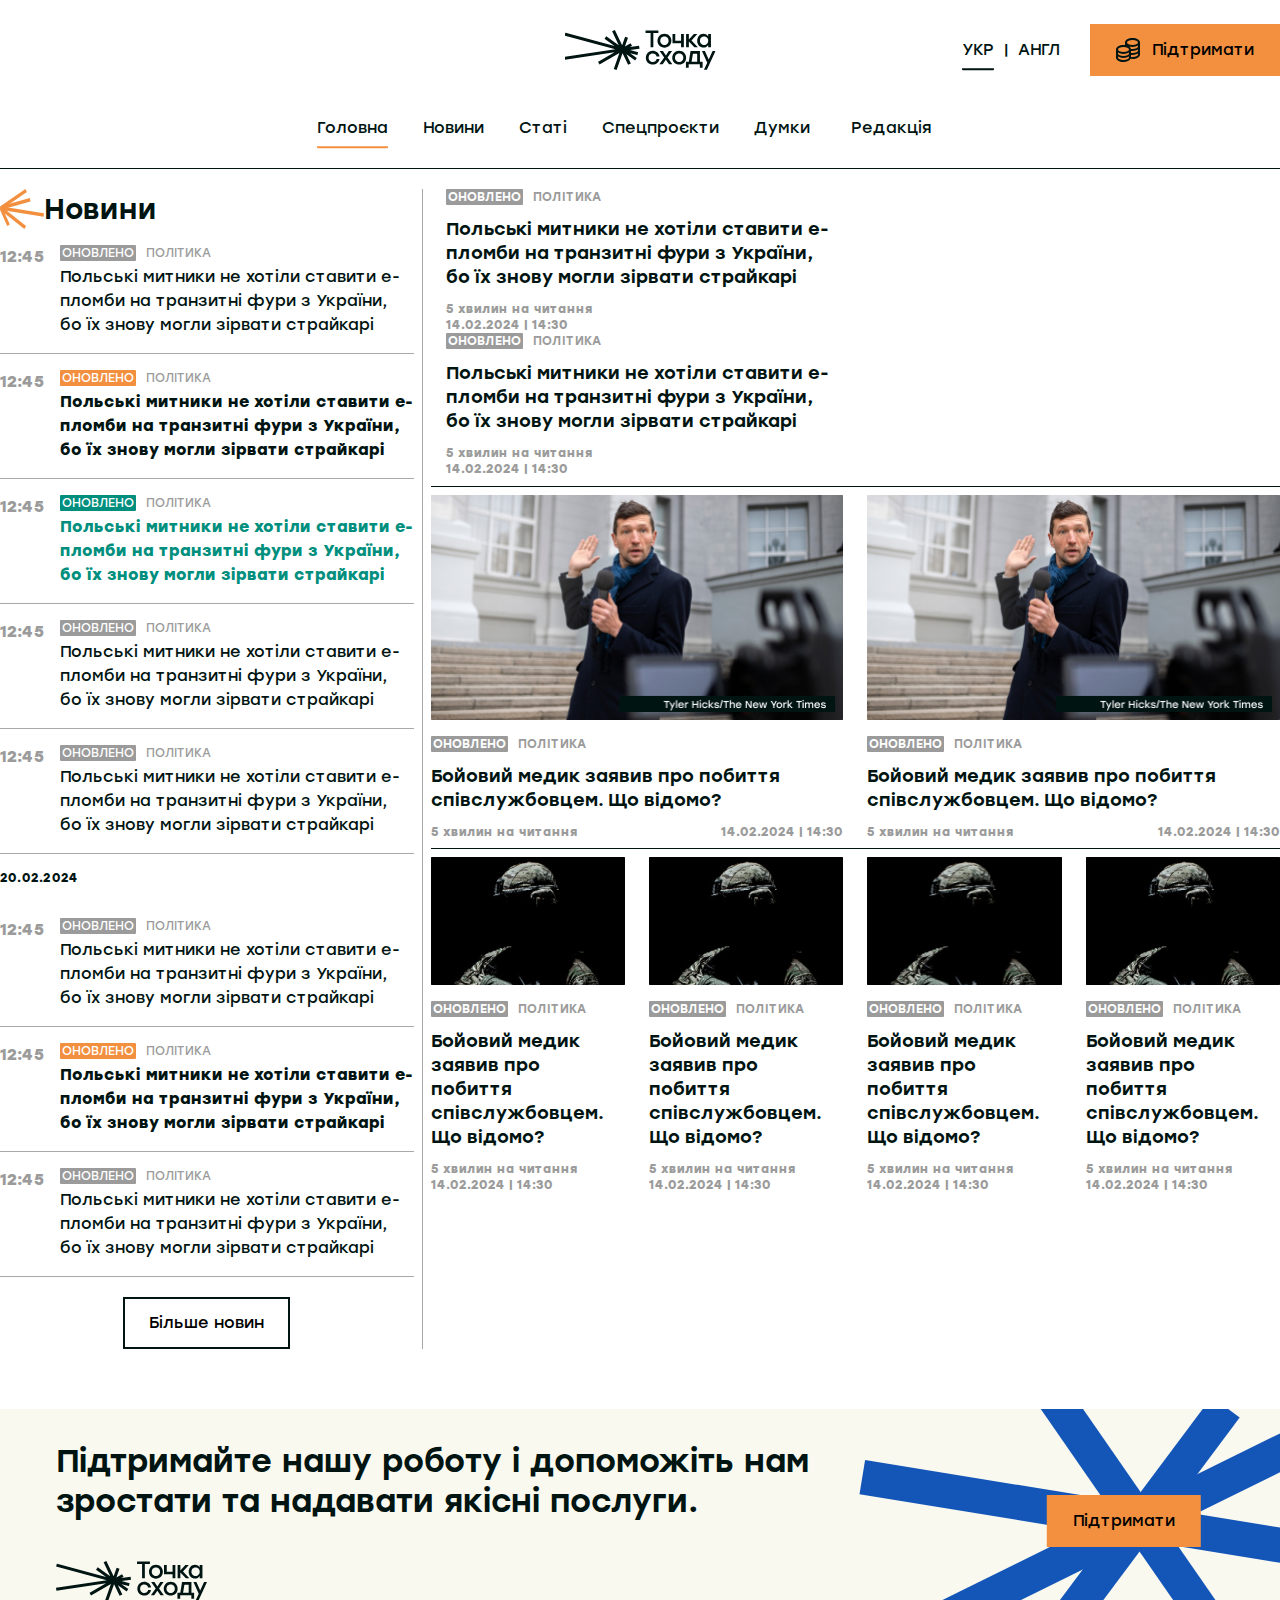
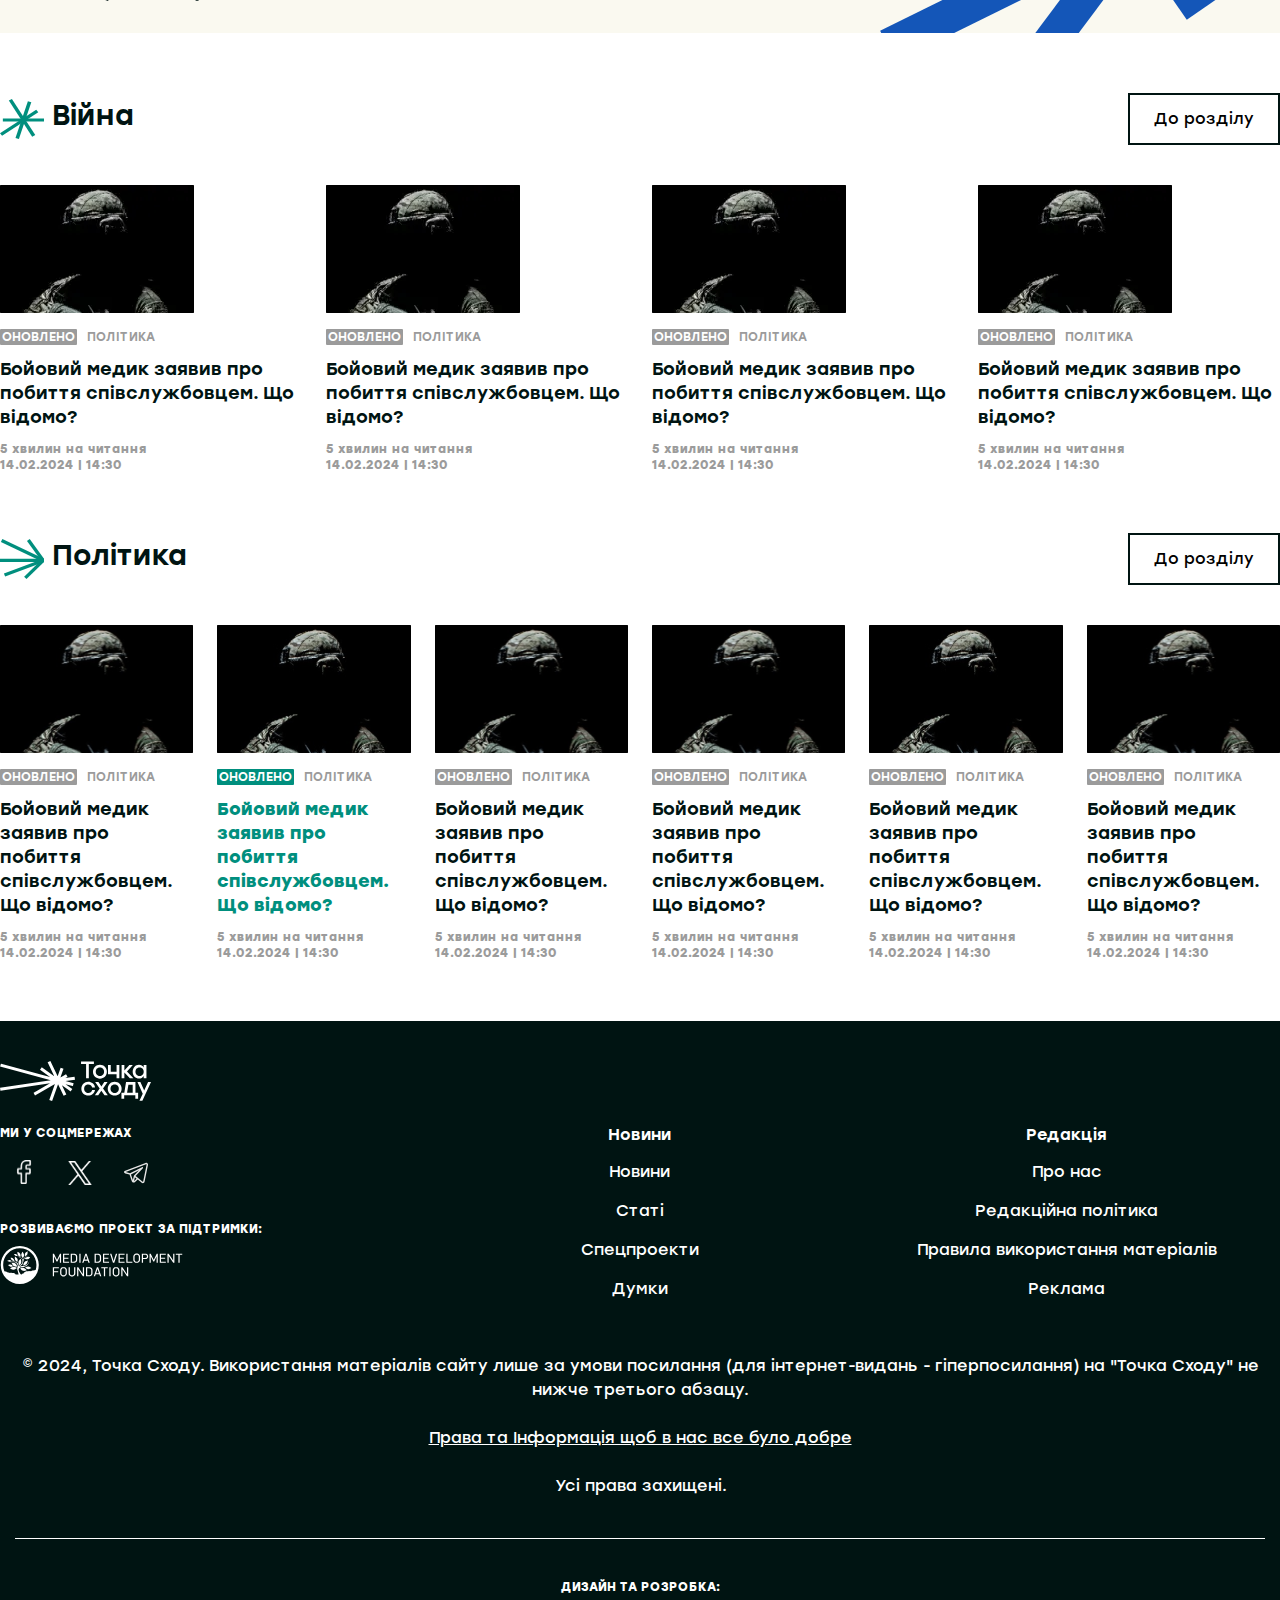
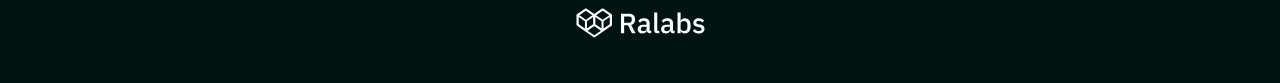
==== commit 157c83f4: "updated image urls" ====
--- a/index.html
+++ b/index.html
@@ -8,9 +8,9 @@
   <title>Головна</title>
 
   <link rel="shortcut icon" href="favicon.ico" type="image/x-icon">
-  <link rel="stylesheet" href="css/main.min.css?_v=20240301030634">
-
-  <script defer="defer" src="js/main.min.js?_v=20240301030634"></script>
+  <link rel="stylesheet" href="css/main.min.css?_v=20240301031436">
+
+  <script defer="defer" src="js/main.min.js?_v=20240301031436"></script>
 </head>
 
 <body>
@@ -91,7 +91,7 @@
             <div class="col-4 pl-0 pr-1">
                 <aside class="news-sidebar">
   <h2 class="news-sidebar__heading">
-    <img src="/images/logo-yellow.svg" alt="Логотип">
+    <img src="./images/logo-yellow.svg" alt="Логотип">
     Новини
   </h2>
   <div class="article">
@@ -392,7 +392,7 @@
             <section class="section banner">
     <h2 class="banner__heading">Підтримайте нашу роботу і допоможіть нам зростати та надавати якісні
         послуги.</h2>
-    <img class="banner__logo" src="/images/logo.svg" alt="Logo">
+    <img class="banner__logo" src="./images/logo.svg" alt="Logo">
     <button class="button button--primary banner__cta">
         Підтримати
     </button>
@@ -606,7 +606,7 @@
   <div class="container">
     <div class="row mb-4">
       <a href="/" class="logo footer__logo">
-        <img src="/images/footer-logo.svg" alt="Footer Logo">
+        <img src="./images/footer-logo.svg" alt="Footer Logo">
       </a>
     </div>
     <div class="row row--wrap mb-5">
@@ -634,7 +634,7 @@
         <h6>
           <strong>Розвиваємо проект за підтримки:</strong>
         </h6>
-        <img src="/images/media-dev-logo.svg" alt="Media Development Foundation">
+        <img src="./images/media-dev-logo.svg" alt="Media Development Foundation">
       </div>
       <nav class="col-8 footer__navigation px-0">
         <div class="col-6 text-center">
@@ -715,7 +715,7 @@
           <strong>Дизайн та розробка:</strong>
         </h6>
         <a href="#">
-          <img src="/images/ralabs-logo.svg" alt="Ralabs Logo">
+          <img src="./images/ralabs-logo.svg" alt="Ralabs Logo">
         </a>
       </div>
 
--- a/css/main.min.css
+++ b/css/main.min.css
@@ -3,4 +3,4 @@
  * Copyright 2011-2018 The Bootstrap Authors
  * Copyright 2011-2018 Twitter, Inc.
  * Licensed under MIT (https://github.com/twbs/bootstrap/blob/master/LICENSE)
- */@-ms-viewport{width:device-width}html{-webkit-box-sizing:border-box;box-sizing:border-box;-ms-overflow-style:scrollbar}*,::after,::before{-webkit-box-sizing:inherit;box-sizing:inherit}.container{width:100%;padding-right:15px;padding-left:15px;margin-right:auto;margin-left:auto}.container-fluid{width:100%;padding-right:15px;padding-left:15px;margin-right:auto;margin-left:auto}.row{margin-right:-15px;margin-left:-15px}.row--wrap{display:-ms-flexbox;display:-webkit-box;display:flex;-ms-flex-wrap:wrap;flex-wrap:wrap}.no-gutters{margin-right:0;margin-left:0}.no-gutters>.col,.no-gutters>[class*=col-]{padding-right:0;padding-left:0}.col,.col-1,.col-10,.col-11,.col-12,.col-2,.col-3,.col-4,.col-5,.col-6,.col-7,.col-8,.col-9,.col-auto,.col-lg,.col-lg-1,.col-lg-10,.col-lg-11,.col-lg-12,.col-lg-2,.col-lg-3,.col-lg-4,.col-lg-5,.col-lg-6,.col-lg-7,.col-lg-8,.col-lg-9,.col-lg-auto,.col-md,.col-md-1,.col-md-10,.col-md-11,.col-md-12,.col-md-2,.col-md-3,.col-md-4,.col-md-5,.col-md-6,.col-md-7,.col-md-8,.col-md-9,.col-md-auto,.col-sm,.col-sm-1,.col-sm-10,.col-sm-11,.col-sm-12,.col-sm-2,.col-sm-3,.col-sm-4,.col-sm-5,.col-sm-6,.col-sm-7,.col-sm-8,.col-sm-9,.col-sm-auto,.col-xl,.col-xl-1,.col-xl-10,.col-xl-11,.col-xl-12,.col-xl-2,.col-xl-3,.col-xl-4,.col-xl-5,.col-xl-6,.col-xl-7,.col-xl-8,.col-xl-9,.col-xl-auto{position:relative;width:100%;min-height:1px;padding-right:15px;padding-left:15px}.col{-ms-flex-preferred-size:0;flex-basis:0;-ms-flex-positive:1;-webkit-box-flex:1;flex-grow:1;max-width:100%}.col-auto{-ms-flex:0 0 auto;-webkit-box-flex:0;flex:0 0 auto;width:auto;max-width:none}.col-1{-ms-flex:0 0 8.333333%;-webkit-box-flex:0;flex:0 0 8.333333%;max-width:8.333333%}.col-2{-ms-flex:0 0 16.666667%;-webkit-box-flex:0;flex:0 0 16.666667%;max-width:16.666667%}.col-3{-ms-flex:0 0 25%;-webkit-box-flex:0;flex:0 0 25%;max-width:25%}.col-4{-ms-flex:0 0 33.333333%;-webkit-box-flex:0;flex:0 0 33.333333%;max-width:33.333333%}.col-5{-ms-flex:0 0 41.666667%;-webkit-box-flex:0;flex:0 0 41.666667%;max-width:41.666667%}.col-6{-ms-flex:0 0 50%;-webkit-box-flex:0;flex:0 0 50%;max-width:50%}.col-7{-ms-flex:0 0 58.333333%;-webkit-box-flex:0;flex:0 0 58.333333%;max-width:58.333333%}.col-8{-ms-flex:0 0 66.666667%;-webkit-box-flex:0;flex:0 0 66.666667%;max-width:66.666667%}.col-9{-ms-flex:0 0 75%;-webkit-box-flex:0;flex:0 0 75%;max-width:75%}.col-10{-ms-flex:0 0 83.333333%;-webkit-box-flex:0;flex:0 0 83.333333%;max-width:83.333333%}.col-11{-ms-flex:0 0 91.666667%;-webkit-box-flex:0;flex:0 0 91.666667%;max-width:91.666667%}.col-12{-ms-flex:0 0 100%;-webkit-box-flex:0;flex:0 0 100%;max-width:100%}.order-first{-ms-flex-order:-1;-webkit-box-ordinal-group:0;order:-1}.order-last{-ms-flex-order:13;-webkit-box-ordinal-group:14;order:13}.order-0{-ms-flex-order:0;-webkit-box-ordinal-group:1;order:0}.order-1{-ms-flex-order:1;-webkit-box-ordinal-group:2;order:1}.order-2{-ms-flex-order:2;-webkit-box-ordinal-group:3;order:2}.order-3{-ms-flex-order:3;-webkit-box-ordinal-group:4;order:3}.order-4{-ms-flex-order:4;-webkit-box-ordinal-group:5;order:4}.order-5{-ms-flex-order:5;-webkit-box-ordinal-group:6;order:5}.order-6{-ms-flex-order:6;-webkit-box-ordinal-group:7;order:6}.order-7{-ms-flex-order:7;-webkit-box-ordinal-group:8;order:7}.order-8{-ms-flex-order:8;-webkit-box-ordinal-group:9;order:8}.order-9{-ms-flex-order:9;-webkit-box-ordinal-group:10;order:9}.order-10{-ms-flex-order:10;-webkit-box-ordinal-group:11;order:10}.order-11{-ms-flex-order:11;-webkit-box-ordinal-group:12;order:11}.order-12{-ms-flex-order:12;-webkit-box-ordinal-group:13;order:12}.offset-1{margin-left:8.333333%}.offset-2{margin-left:16.666667%}.offset-3{margin-left:25%}.offset-4{margin-left:33.333333%}.offset-5{margin-left:41.666667%}.offset-6{margin-left:50%}.offset-7{margin-left:58.333333%}.offset-8{margin-left:66.666667%}.offset-9{margin-left:75%}.offset-10{margin-left:83.333333%}.offset-11{margin-left:91.666667%}.d-none{display:none!important}.d-inline{display:inline!important}.d-inline-block{display:inline-block!important}.d-block{display:block!important}.d-table{display:table!important}.d-table-row{display:table-row!important}.d-table-cell{display:table-cell!important}.d-flex{display:-ms-flexbox!important;display:-webkit-box!important;display:flex!important}.d-inline-flex{display:-ms-inline-flexbox!important;display:-webkit-inline-box!important;display:inline-flex!important}.flex-row{-ms-flex-direction:row!important;-webkit-box-orient:horizontal!important;-webkit-box-direction:normal!important;flex-direction:row!important}.flex-column{-ms-flex-direction:column!important;-webkit-box-orient:vertical!important;-webkit-box-direction:normal!important;flex-direction:column!important}.flex-row-reverse{-ms-flex-direction:row-reverse!important;-webkit-box-orient:horizontal!important;-webkit-box-direction:reverse!important;flex-direction:row-reverse!important}.flex-column-reverse{-ms-flex-direction:column-reverse!important;-webkit-box-orient:vertical!important;-webkit-box-direction:reverse!important;flex-direction:column-reverse!important}.flex-wrap{-ms-flex-wrap:wrap!important;flex-wrap:wrap!important}.flex-nowrap{-ms-flex-wrap:nowrap!important;flex-wrap:nowrap!important}.flex-wrap-reverse{-ms-flex-wrap:wrap-reverse!important;flex-wrap:wrap-reverse!important}.flex-fill{-ms-flex:1 1 auto!important;-webkit-box-flex:1!important;flex:1 1 auto!important}.flex-grow-0{-ms-flex-positive:0!important;-webkit-box-flex:0!important;flex-grow:0!important}.flex-grow-1{-ms-flex-positive:1!important;-webkit-box-flex:1!important;flex-grow:1!important}.flex-shrink-0{-ms-flex-negative:0!important;flex-shrink:0!important}.flex-shrink-1{-ms-flex-negative:1!important;flex-shrink:1!important}.justify-content-start{-ms-flex-pack:start!important;-webkit-box-pack:start!important;justify-content:flex-start!important}.justify-content-end{-ms-flex-pack:end!important;-webkit-box-pack:end!important;justify-content:flex-end!important}.justify-content-center{-ms-flex-pack:center!important;-webkit-box-pack:center!important;justify-content:center!important}.justify-content-between{-ms-flex-pack:justify!important;-webkit-box-pack:justify!important;justify-content:space-between!important}.justify-content-around{-ms-flex-pack:distribute!important;justify-content:space-around!important}.align-items-start{-ms-flex-align:start!important;-webkit-box-align:start!important;align-items:flex-start!important}.align-items-end{-ms-flex-align:end!important;-webkit-box-align:end!important;align-items:flex-end!important}.align-items-center{-ms-flex-align:center!important;-webkit-box-align:center!important;align-items:center!important}.align-items-baseline{-ms-flex-align:baseline!important;-webkit-box-align:baseline!important;align-items:baseline!important}.align-items-stretch{-ms-flex-align:stretch!important;-webkit-box-align:stretch!important;align-items:stretch!important}.align-content-start{-ms-flex-line-pack:start!important;align-content:flex-start!important}.align-content-end{-ms-flex-line-pack:end!important;align-content:flex-end!important}.align-content-center{-ms-flex-line-pack:center!important;align-content:center!important}.align-content-between{-ms-flex-line-pack:justify!important;align-content:space-between!important}.align-content-around{-ms-flex-line-pack:distribute!important;align-content:space-around!important}.align-content-stretch{-ms-flex-line-pack:stretch!important;align-content:stretch!important}.align-self-auto{-ms-flex-item-align:auto!important;align-self:auto!important}.align-self-start{-ms-flex-item-align:start!important;align-self:flex-start!important}.align-self-end{-ms-flex-item-align:end!important;align-self:flex-end!important}.align-self-center{-ms-flex-item-align:center!important;align-self:center!important}.align-self-baseline{-ms-flex-item-align:baseline!important;align-self:baseline!important}.align-self-stretch{-ms-flex-item-align:stretch!important;align-self:stretch!important}.icon{display:inline-block;width:48px;height:48px;position:relative}.icon-search{background:no-repeat center/100% url(/images/icons/search.svg)}.icon-arrow-left{background:no-repeat center/100% url(/images/icons/arrow-left.svg)}.icon-arrow-right{background:no-repeat center/100% url(/images/icons/arrow-right.svg)}.icon-arrow-down{background:no-repeat center/100% url(/images/icons/arrow-down.svg)}.icon-pdf{background:no-repeat center/100% url(/images/icons/pdf.svg)}*{scrollbar-width:.5rem;scrollbar-color:#f3903f #d6d6d6;scrollbar-color:var(--primary-color) #d6d6d6}::-webkit-scrollbar{width:.5rem;background-color:#fff;background-color:var(--white-color)}::-webkit-scrollbar-track{-webkit-box-shadow:inset 0 0 .375rem rgba(0,0,0,.2);box-shadow:inset 0 0 .375rem rgba(0,0,0,.2);border-radius:.25rem;background:#eee}::-webkit-scrollbar-thumb{border-radius:.25rem;border:0 none #fff;background-color:#f3903f;background-color:var(--primary-color)}::-webkit-scrollbar-thumb:hover{background-color:#f3903f;background-color:var(--primary-hover-color)}@-webkit-keyframes show-header{0%{top:-100%}100%{top:0}}@keyframes show-header{0%{top:-100%}100%{top:0}}@-webkit-keyframes fade-up-big{0%{-webkit-transform:translateY(1rem);transform:translateY(1rem);opacity:0}100%{-webkit-transform:translateY(0);transform:translateY(0);opacity:1}}@keyframes fade-up-big{0%{-webkit-transform:translateY(1rem);transform:translateY(1rem);opacity:0}100%{-webkit-transform:translateY(0);transform:translateY(0);opacity:1}}@-webkit-keyframes rotation{from{-webkit-transform:rotate(0);transform:rotate(0)}to{-webkit-transform:rotate(359deg);transform:rotate(359deg)}}@keyframes rotation{from{-webkit-transform:rotate(0);transform:rotate(0)}to{-webkit-transform:rotate(359deg);transform:rotate(359deg)}}[class*=-ibg]{position:relative}[class*=-ibg] img{position:absolute;width:100%;height:100%;top:0;left:0;-o-object-fit:cover;object-fit:cover}[class*=-ibg_contain] img{-o-object-fit:contain;object-fit:contain}.wrapper{display:-webkit-box;display:-ms-flexbox;display:flex;-webkit-box-orient:vertical;-webkit-box-direction:normal;-ms-flex-direction:column;flex-direction:column;min-height:100%;overflow:hidden}.page{position:relative;-webkit-box-flex:1;-ms-flex:1 1 auto;flex:1 1 auto}.page [data-observ]{position:absolute;top:0;left:0;width:100%;height:.125rem;background:0 0;pointer-events:none}.page_start{padding-top:6.25rem}hr{width:100%;margin:8px 0;border-top:1px solid #001412;border-top:1px solid var(--hr-color)}.page__header{display:-webkit-box;display:-ms-flexbox;display:flex;-webkit-box-align:center;-ms-flex-align:center;align-items:center;-webkit-box-pack:start;-ms-flex-pack:start;justify-content:flex-start;margin-bottom:16px}.page__header img{margin-right:8px}.page__heading{font-size:2rem;font-weight:500;line-height:2.5rem}.page__content hr{margin:40px 0}.page__content h2,.page__content h3,.page__content h4,.page__content h5,.page__content h6{margin-bottom:16px}.button{display:-webkit-inline-box;display:-ms-inline-flexbox;display:inline-flex;-webkit-box-align:center;-ms-flex-align:center;align-items:center;-webkit-box-pack:start;-ms-flex-pack:start;justify-content:flex-start;font-size:16px;font-weight:400;line-height:24px;padding:12px 24px;-webkit-transition:.3s ease-in-out;transition:.3s ease-in-out;-webkit-transition:var(--bs-transition);transition:var(--bs-transition)}.button .icon{width:24px;height:24px}.button--icon-prepend .icon{margin-right:10px}.button--icon-append .icon{margin-left:10px}.button--primary{background-color:#f3903f;background-color:var(--primary-background-color);border:2px solid transparent}.button--primary:hover{background-color:#f3903f;background-color:var(--primary-hover-color);border-color:#001412}.button--primary:active{color:#fff;color:var(--white-color);background-color:#001412;background-color:var(--black-color);border-color:#001412}.button--primary:disabled,.button--primary[disabled]{background-color:#9b9b9b;background-color:var(--primary-disabled-background-color)}.button--secondary{background-color:#fff;background-color:var(--secondary-background-color);border:2px solid #001412;border:2px solid var(--black-color)}.button--secondary:hover{color:#f3903f;color:var(--primary-color);border-color:#f3903f;border-color:var(--primary-color);background-color:#fff;background-color:var(--secondary-hover-background-color)}.button--secondary:active{color:#f3903f;color:var(--primary-color);background-color:rgba(243,144,63,.10196);background-color:var(--secondary-active-background-color)}.button--secondary:disabled,.button--secondary[disabled]{color:#9b9b9b;color:var(--secondary-disabled-background-color)}a{color:#001412;color:var(--black-color)}a.link{display:inline-block;padding:5px 10px;position:relative}a.link--underline:after{content:"";position:absolute;bottom:0;left:10px;width:calc(100% - 20px);height:2px;border-radius:0 0 1px 1px;background-color:#f3903f;background-color:var(--primary-color);opacity:1;-webkit-transform:translate3d(0,.2em,0);transform:translate3d(0,.2em,0)}a:hover{color:#f3903f;color:var(--primary-color)}h1{font-size:2rem;font-weight:500;line-height:2.5rem}h2{font-size:1.75rem;font-weight:500;line-height:2rem}h3{font-size:1.5rem;font-weight:500;line-height:1.75rem}h4{font-size:1.25rem;font-weight:500;line-height:1.5rem}h5{font-size:1rem;font-weight:500;line-height:1.25rem}h6{font-size:.75rem;font-weight:400;line-height:1rem}.sep-v{font-size:16px;font-weight:400;line-height:24px}.section{margin:60px 0}.section__header{display:-webkit-box;display:-ms-flexbox;display:flex;-webkit-box-align:center;-ms-flex-align:center;align-items:center;-webkit-box-pack:justify;-ms-flex-pack:justify;justify-content:space-between;margin-bottom:40px}.menu-dropdown{position:relative;display:inline-block}.menu-dropdown__button{display:-webkit-inline-box;display:-ms-inline-flexbox;display:inline-flex;-webkit-box-align:center;-ms-flex-align:center;align-items:center;padding:16px;font-size:16px;border:none;cursor:pointer}.menu-dropdown__button .icon{width:15px;height:15px}.menu-dropdown__button--icon-prepend .icon{margin-right:10px}.menu-dropdown__button--icon-append .icon{margin-left:10px}.menu-dropdown__content{display:none;position:absolute;background-color:#fff;background-color:var(--white-color);min-width:160px;-webkit-box-shadow:0 8px 16px 0 rgba(0,0,0,.2);box-shadow:0 8px 16px 0 rgba(0,0,0,.2);z-index:1}.menu-dropdown__content a{color:#001412;color:var(--black-color);padding:12px 16px;-webkit-text-decoration:none;text-decoration:none;display:block}.menu-dropdown:hover .menu-dropdown__content{display:block}button#donation-btn img{margin-right:12px}.header{width:100%;-webkit-transition:background-color .3s ease-in-out;transition:background-color .3s ease-in-out;-webkit-transition:background-color var(--bs-transition);transition:background-color var(--bs-transition);z-index:50;padding-top:24px;margin-bottom:20px}.header .container{height:100%}.header .row{display:-webkit-box;display:-ms-flexbox;display:flex;-webkit-box-pack:justify;-ms-flex-pack:justify;justify-content:space-between;-webkit-box-align:center;-ms-flex-align:center;align-items:center;position:relative}.header .row:first-child{margin-bottom:24px}.header hr{margin:12px 0 0 0}.header__logo{position:absolute;top:50%;left:50%;-webkit-transform:translate(-50%,-50%);-ms-transform:translate(-50%,-50%);transform:translate(-50%,-50%)}.header__buttons{display:-webkit-box;display:-ms-flexbox;display:flex;-webkit-box-align:center;-ms-flex-align:center;align-items:center;-webkit-box-pack:justify;-ms-flex-pack:justify;justify-content:space-between}.header__buttons>:not(:last-child){margin-right:20px}.header .main-navigation{margin:0 auto}.header .main-navigation .menu__list{display:-webkit-box;display:-ms-flexbox;display:flex;-webkit-box-align:center;-ms-flex-align:center;align-items:center;-webkit-box-pack:justify;-ms-flex-pack:justify;justify-content:space-between;margin:0 auto}.header .main-navigation .menu__list .menu__item:not(:last-child){margin-right:15px}.header .main-navigation .menu__list .menu__item--active .menu__link::after{opacity:1;-webkit-transform:translate3d(0,.2em,0);transform:translate3d(0,.2em,0)}.header .main-navigation .menu__list .menu__link{display:block;padding:5px 10px;position:relative}.header .main-navigation .menu__list .menu__link:after{content:"";position:absolute;bottom:0;left:10px;width:calc(100% - 20px);height:2px;border-radius:0 0 1px 1px;background-color:#f3903f;background-color:var(--primary-color);opacity:0}.header .main-navigation .menu__list .menu__link:hover::after{opacity:1;-webkit-transform:translate3d(0,.2em,0);transform:translate3d(0,.2em,0)}.search-bar{display:-webkit-box;display:-ms-flexbox;display:flex;-webkit-box-align:center;-ms-flex-align:center;align-items:center;-webkit-box-pack:left;-ms-flex-pack:left;justify-content:left;height:50px;position:relative}.search-bar__btn-open{height:48px;width:48px;background:no-repeat center/100% url(/images/icons/search.svg);z-index:10}.search-bar__btn-close{height:48px;width:48px;font-size:32px;background:0 0;opacity:0;-webkit-transition:opacity .25s,-webkit-transform .25s;transition:opacity .25s,-webkit-transform .25s;transition:opacity .25s,transform .25s;transition:opacity .25s,transform .25s,-webkit-transform .25s;z-index:9;position:absolute;right:0;top:0}.search-bar__input{height:100%;width:375px;border:1px solid #9b9b9b;border:1px solid var(--gray-color-primary);padding:5px 50px 5px 50px;opacity:0;-webkit-transition:opacity .25s,-webkit-transform .25s;transition:opacity .25s,-webkit-transform .25s;transition:opacity .25s,transform .25s;transition:opacity .25s,transform .25s,-webkit-transform .25s;position:absolute;left:0}.search-bar__input input[type=search]{width:100%;height:100%}.search-bar--active .search-bar__input{opacity:1}.search-bar--active .search-bar__btn-close{opacity:1}.language-switcher{display:-webkit-box;display:-ms-flexbox;display:flex;-webkit-box-align:center;-ms-flex-align:center;align-items:center;-webkit-box-pack:center;-ms-flex-pack:center;justify-content:center}.language-switcher__option{display:block;padding:5px;cursor:pointer;margin:0 5px;position:relative}.language-switcher__option:after{content:"";position:absolute;bottom:0;left:5px;width:calc(100% - 10px);height:2px;border-radius:0 0 1px 1px;background-color:#001412;background-color:var(--black-color);opacity:0}.language-switcher__option--active::after,.language-switcher__option:focus::after,.language-switcher__option:hover::after{opacity:1;-webkit-transform:translate3d(0,.2em,0);transform:translate3d(0,.2em,0)}.news-sidebar{padding-right:8px;border-right:1px solid #a8a8a8;border-right:1px solid var(--vr-color)}.news-sidebar__heading{display:-webkit-box;display:-ms-flexbox;display:flex;-webkit-box-align:center;-ms-flex-align:center;align-items:center;-webkit-box-pack:start;-ms-flex-pack:start;justify-content:flex-start}.news-sidebar__divider{font-size:.75rem;font-weight:700;line-height:1rem;letter-spacing:.02em;text-align:left;padding:16px 0}.news-sidebar .article{display:-webkit-box;display:-ms-flexbox;display:flex;-webkit-box-align:start;-ms-flex-align:start;align-items:flex-start;-webkit-box-pack:start;-ms-flex-pack:start;justify-content:flex-start;padding:16px 0;border-bottom:1px solid #a8a8a8;border-bottom:1px solid var(--gray-color-secondary)}.news-sidebar .article time{color:#9b9b9b;color:var(--gray-color-primary);font-size:1rem;font-weight:700;text-align:left;margin-right:16px}.news-sidebar .article__wrapper{display:-webkit-box;display:-ms-flexbox;display:flex;-webkit-box-orient:vertical;-webkit-box-direction:normal;-ms-flex-direction:column;flex-direction:column;-webkit-box-align:start;-ms-flex-align:start;align-items:flex-start;-webkit-box-pack:start;-ms-flex-pack:start;justify-content:flex-start}.news-sidebar .article__header{display:-webkit-box;display:-ms-flexbox;display:flex;-webkit-box-align:center;-ms-flex-align:center;align-items:center;-webkit-box-pack:start;-ms-flex-pack:start;justify-content:flex-start;width:100%;margin-bottom:4px;font-size:.75rem;line-height:1rem;text-transform:uppercase}.news-sidebar .article__header>:not(:last-child){margin-right:10px}.news-sidebar .article__tag{padding:0 2px;border-radius:1px;color:#fff;color:var(--white-color);background-color:#9b9b9b;background-color:var(--gray-color-primary)}.news-sidebar .article__category{color:#9b9b9b;color:var(--gray-color-primary)}.news-sidebar .article__title{font-size:1rem;font-weight:400;line-height:1.5rem;text-align:left}.news-sidebar .article--important .article__tag{background-color:#f3903f;background-color:var(--primary-color)}.news-sidebar .article--important .article__title{font-weight:700}.news-sidebar .article--promo .article__tag{background-color:#008f7e;background-color:var(--green-color)}.news-sidebar .article--promo .article__title{color:#008f7e;color:var(--green-color);font-weight:700}.news-sidebar__cta{display:block;margin:20px auto 0 auto}.news-tabs__header{display:-webkit-box;display:-ms-flexbox;display:flex;-webkit-box-align:center;-ms-flex-align:center;align-items:center;-webkit-box-pack:justify;-ms-flex-pack:justify;justify-content:space-between;margin-bottom:20px}.news-tabs__tabs{display:-webkit-box;display:-ms-flexbox;display:flex;-webkit-box-align:center;-ms-flex-align:center;align-items:center;-webkit-box-pack:start;-ms-flex-pack:start;justify-content:flex-start}.news-tabs__tab{display:block;padding:5px 10px;background:0 0;position:relative}.news-tabs__tab:not(:last-child){margin-right:20px}.news-tabs__tab:after{content:"";position:absolute;bottom:0;left:5px;width:calc(100% - 10px);height:2px;border-radius:0 0 1px 1px;background-color:#f3903f;background-color:var(--primary-color);opacity:0}.news-tabs__tab--active::after,.news-tabs__tab:focus::after,.news-tabs__tab:hover::after{opacity:1;-webkit-transform:translate3d(0,.2em,0);transform:translate3d(0,.2em,0)}.news-tabs__navigation__list{display:-webkit-box;display:-ms-flexbox;display:flex;-webkit-box-align:center;-ms-flex-align:center;align-items:center;-webkit-box-pack:justify;-ms-flex-pack:justify;justify-content:space-between}.news-tabs__navigation__next,.news-tabs__navigation__prev{display:inline-block;width:24px;height:24px;background:0 0}.news-tabs__navigation__next .icon,.news-tabs__navigation__prev .icon{width:100%;height:100%}.news-tabs__navigation__current{background:0 0;margin:0 16px}.sidebar-navigation{border-right:1px solid #9b9b9b;border-right:1px solid var(--gray-color-primary)}.sidebar-navigation__list{display:-webkit-box;display:-ms-flexbox;display:flex;-webkit-box-orient:vertical;-webkit-box-direction:normal;-ms-flex-direction:column;flex-direction:column;-webkit-box-align:start;-ms-flex-align:start;align-items:flex-start;-webkit-box-pack:center;-ms-flex-pack:center;justify-content:center}.sidebar-navigation__item:not(:last-child){margin-bottom:8px}.sidebar-navigation__item--active .sidebar-navigation__link::after{opacity:1;-webkit-transform:translate3d(0,.2em,0);transform:translate3d(0,.2em,0)}.sidebar-navigation__link{display:block;padding:5px 10px;position:relative}.sidebar-navigation__link:after{content:"";position:absolute;bottom:0;left:10px;width:calc(100% - 20px);height:2px;border-radius:0 0 1px 1px;background-color:#f3903f;background-color:var(--primary-color);opacity:0}.sidebar-navigation__link:hover::after{opacity:1;-webkit-transform:translate3d(0,.2em,0);transform:translate3d(0,.2em,0)}.article-cards--grid{--grid-layout-gap:24px;--grid-column-count:6;--grid-item--min-width:193px;--gap-count:calc(var(--grid-column-count) - 1);--total-gap-width:calc(var(--gap-count) * var(--grid-layout-gap));--grid-item--max-width:calc((100% - var(--total-gap-width)) / var(--grid-column-count));display:grid;grid-template-columns:repeat(auto-fill,minmax(max(193px,calc((100% - calc((6 - 1) * 24px))/ 6)),1fr));grid-template-columns:repeat(auto-fill,minmax(max(193px,calc((100% - calc(calc(6 - 1) * 24px))/ 6)),1fr));grid-template-columns:repeat(auto-fill,minmax(max(var(--grid-item--min-width),var(--grid-item--max-width)),1fr));grid-gap:24px;grid-gap:var(--grid-layout-gap)}.article-cards--grid-col-2{--grid-column-count:2}.article-cards--grid-col-3{--grid-column-count:3}.article-cards--grid-col-4{--grid-column-count:4}.article-cards--large .article-card__bottom{-webkit-box-orient:horizontal!important;-webkit-box-direction:normal!important;-ms-flex-direction:row!important;flex-direction:row!important}.article-cards--large .article-card__bottom{-webkit-box-pack:justify;-ms-flex-pack:justify;justify-content:space-between}.article-cards .article-card{display:-webkit-box;display:-ms-flexbox;display:flex;-webkit-box-orient:vertical;-webkit-box-direction:normal;-ms-flex-direction:column;flex-direction:column}.article-cards .article-card__image{margin-bottom:16px}.article-cards .article-card__header{display:-webkit-box;display:-ms-flexbox;display:flex;-webkit-box-align:center;-ms-flex-align:center;align-items:center;-webkit-box-pack:start;-ms-flex-pack:start;justify-content:flex-start;margin-bottom:12px;font-size:.75rem;font-weight:500;line-height:1rem;text-transform:uppercase}.article-cards .article-card__header>:not(:last-child){margin-right:10px}.article-cards .article-card__tag{padding:0 2px;border-radius:1px;color:#fff;color:var(--white-color);background-color:#9b9b9b;background-color:var(--gray-color-primary)}.article-cards .article-card__category{color:#9b9b9b;color:var(--gray-color-primary)}.article-cards .article-card__title{font-size:1.125rem;font-weight:500;line-height:1.5rem}.article-cards .article-card__bottom{display:-webkit-box;display:-ms-flexbox;display:flex;-webkit-box-orient:vertical;-webkit-box-direction:normal;-ms-flex-direction:column;flex-direction:column;color:#9b9b9b;color:var(--gray-color-primary);font-size:.75rem;font-weight:700;line-height:1rem;margin-top:12px}.article-cards .article-card--promo .article-card__tag{background-color:#008f7e;background-color:var(--green-color)}.article-cards .article-card--promo .article-card__title{color:#008f7e;color:var(--green-color);font-weight:700}.expert-articles-cards--grid{--grid-layout-gap:24px;--grid-column-count:6;--grid-item--min-width:200px;--gap-count:calc(var(--grid-column-count) - 1);--total-gap-width:calc(var(--gap-count) * var(--grid-layout-gap));--grid-item--max-width:calc((100% - var(--total-gap-width)) / var(--grid-column-count));display:grid;grid-template-columns:repeat(auto-fill,minmax(max(200px,calc((100% - calc((6 - 1) * 24px))/ 6)),1fr));grid-template-columns:repeat(auto-fill,minmax(max(200px,calc((100% - calc(calc(6 - 1) * 24px))/ 6)),1fr));grid-template-columns:repeat(auto-fill,minmax(max(var(--grid-item--min-width),var(--grid-item--max-width)),1fr));grid-gap:24px;grid-gap:var(--grid-layout-gap)}.expert-articles-cards--grid-col-2{--grid-column-count:2}.expert-articles-cards--grid-col-3{--grid-column-count:3}.expert-articles-cards--grid-col-4{--grid-column-count:4}.expert-articles-cards .expert-article-card{display:-webkit-box;display:-ms-flexbox;display:flex;-webkit-box-orient:vertical;-webkit-box-direction:normal;-ms-flex-direction:column;flex-direction:column}.expert-articles-cards .expert-article-card__image{height:175px;border-radius:1px;margin-bottom:16px}.expert-articles-cards .expert-article-card__image img{width:100%;height:100%;-o-object-fit:cover;object-fit:cover}.expert-articles-cards .expert-article-card__author{display:inline-block;padding:8px 16px 8px 16px;width:-webkit-fit-content;width:-moz-fit-content;width:fit-content;color:#fff;color:var(--white-color);background-color:#1456b8;background-color:var(--blue-color);border-radius:1px;margin-bottom:8px}.expert-articles-cards .expert-article-card__header{font-size:.75rem;font-weight:700;line-height:1rem;color:#9b9b9b;color:var(--gray-color-primary)}.expert-articles-cards .expert-article-card__tag{padding:0 2px;border-radius:1px;color:#fff;color:var(--white-color);background-color:#9b9b9b;background-color:var(--gray-color-primary)}.expert-articles-cards .expert-article-card__category{color:#9b9b9b;color:var(--gray-color-primary)}.expert-articles-cards .expert-article-card__title{font-size:1.125rem;font-weight:500;line-height:1.5rem;margin-top:16px}.expert-articles-cards .expert-article-card__bottom{display:-webkit-box;display:-ms-flexbox;display:flex;-webkit-box-orient:vertical;-webkit-box-direction:normal;-ms-flex-direction:column;flex-direction:column;color:#9b9b9b;color:var(--gray-color-primary);font-size:.75rem;font-weight:700;line-height:1rem;margin-top:12px}.article-rows .article-row{display:-webkit-box;display:-ms-flexbox;display:flex;-webkit-box-align:start;-ms-flex-align:start;align-items:flex-start;-webkit-box-pack:start;-ms-flex-pack:start;justify-content:flex-start;padding:0 0 40px 0}.article-rows .article-row:not(:last-child){margin-bottom:40px;border-bottom:1px solid #001412;border-bottom:1px solid var(--black-color)}.article-rows .article-row__image{width:150px;margin-right:15px}.article-rows .article-row__image img{height:100%;width:100%;-o-object-fit:cover;object-fit:cover}.article-rows .article-row__wrapper{width:calc(100% - 150px)}.article-rows .article-row__header{display:-webkit-box;display:-ms-flexbox;display:flex;-webkit-box-align:center;-ms-flex-align:center;align-items:center;-webkit-box-pack:start;-ms-flex-pack:start;justify-content:flex-start;margin-bottom:12px;font-size:.75rem;font-weight:500;line-height:1rem;text-transform:uppercase}.article-rows .article-row__header>:not(:last-child){margin-right:10px}.article-rows .article-row__tag{padding:0 2px;border-radius:1px;color:#fff;color:var(--white-color);background-color:#9b9b9b;background-color:var(--gray-color-primary)}.article-rows .article-row__category{color:#9b9b9b;color:var(--gray-color-primary)}.article-rows .article-row__title{display:block;font-size:1.25rem;font-weight:400;line-height:1.5rem;margin-bottom:12px}.article-rows .article-row__text{margin-bottom:12px}.article-rows .article-row__bottom{display:-webkit-box;display:-ms-flexbox;display:flex;-webkit-box-align:center;-ms-flex-align:center;align-items:center;-webkit-box-pack:justify;-ms-flex-pack:justify;justify-content:space-between;color:#9b9b9b;color:var(--gray-color-primary);font-size:.75rem;font-weight:700;line-height:1rem;margin-top:12px}.article-rows .article-row--important .article-row__tag{background-color:#f3903f;background-color:var(--primary-color)}.article-rows .article-row--important .article-row__title{font-weight:700}.article-rows .article-row--promo .article-row__tag{background-color:#008f7e;background-color:var(--green-color)}.article-rows .article-row--promo .article-row__title{color:#008f7e;color:var(--green-color);font-weight:700}.pagination{display:block;margin:20px 0}.pagination__list{display:-webkit-box;display:-ms-flexbox;display:flex;-webkit-box-align:center;-ms-flex-align:center;align-items:center;-webkit-box-pack:center;-ms-flex-pack:center;justify-content:center}.pagination__item{margin:0 2px}.pagination__item .icon{width:24px;height:24px}.pagination__item--disabled{color:#9b9b9b!important;color:var(--gray-color-primary)!important}.pagination__item--disabled .pagination__link{pointer-events:none;cursor:default;-webkit-text-decoration:none;text-decoration:none}.pagination__item--disabled .pagination__link{color:#9b9b9b!important;color:var(--gray-color-primary)!important}.pagination__item--active .pagination__link{border-color:#001412;border-color:var(--black-color)}.pagination__item:active:not(.pagination__item--disabled) .pagination__link,.pagination__item:hover:not(.pagination__item--disabled) .pagination__link{border-color:#f3903f;border-color:var(--primary-color)}.pagination__link{color:#001412;color:var(--black-color);padding:8px 16px;border:2px solid transparent}.pagination__link--next,.pagination__link--prev{display:-webkit-inline-box;display:-ms-inline-flexbox;display:inline-flex;-webkit-box-align:center;-ms-flex-align:center;align-items:center;-webkit-box-pack:center;-ms-flex-pack:center;justify-content:center}.banner{height:224px;background:no-repeat center right/35% 100% url(/images/banner-background-1.svg),#faf9f0;background:no-repeat center right/35% 100% url(/images/banner-background-1.svg),var(--banner-background-color);padding:32px 56px;position:relative}.banner__heading{color:#001412;color:var(--black-color);font-size:2rem;font-weight:500;line-height:2.5rem;text-align:left;padding-right:35%}.banner__logo{position:absolute;left:56px;bottom:32px}.banner__cta{position:absolute;bottom:50%;right:7%;-webkit-transform:translate(7%,50%);-ms-transform:translate(7%,50%);transform:translate(7%,50%)}.banner-small{background:no-repeat center bottom/100% 50% url(/images/banner-background-2.svg),#faf9f0;background:no-repeat center bottom/100% 50% url(/images/banner-background-2.svg),var(--banner-background-color);padding:32px 24px;position:relative}.banner-small__heading{color:#001412;color:var(--black-color);font-size:2rem;font-weight:500;line-height:2.5rem;text-align:left;padding:100px 0 100px 0}.banner-small__logo{position:absolute;top:32px;left:24px}.banner-small__cta{position:absolute;bottom:7%;right:50%;-webkit-transform:translate(50%,7%);-ms-transform:translate(50%,7%);transform:translate(50%,7%)}.author-card{display:-webkit-box;display:-ms-flexbox;display:flex}.author-card__image{height:200px;width:300px;margin-right:24px}.author-card__image img{height:100%;width:100%;-o-object-fit:cover;object-fit:cover}.author-card__wrapper{display:-webkit-box;display:-ms-flexbox;display:flex;-webkit-box-orient:vertical;-webkit-box-direction:normal;-ms-flex-direction:column;flex-direction:column}.author-card__name{font-size:2rem;font-weight:500;line-height:2.5rem;margin-bottom:8px}.author-card__bio{font-size:1rem;font-weight:400;line-height:1.5rem;text-align:left}.author-card__socials{display:-webkit-box;display:-ms-flexbox;display:flex;-webkit-box-align:center;-ms-flex-align:center;align-items:center;-webkit-box-pack:start;-ms-flex-pack:start;justify-content:flex-start;margin-top:16px}.post-page__header{display:-webkit-box;display:-ms-flexbox;display:flex;-webkit-box-align:start;-ms-flex-align:start;align-items:flex-start;margin-bottom:0}.post-page__header-image{margin-right:8px}.post-page__header-wrapper{display:-webkit-box;display:-ms-flexbox;display:flex;-webkit-box-orient:vertical;-webkit-box-direction:normal;-ms-flex-direction:column;flex-direction:column;-webkit-box-align:start;-ms-flex-align:start;align-items:flex-start;-webkit-box-pack:start;-ms-flex-pack:start;justify-content:flex-start}.post-page__header .social-share{margin:16px 0 0 0}.post-page__content a{-webkit-text-decoration:underline;text-decoration:underline}.post-page__content figure{margin:40px 0}.post-page__content figure img{width:100%}.post-page__content figure figcaption{color:#9b9b9b;color:var(--gray-color-primary);font-size:.75rem;font-weight:400;line-height:.75rem;margin-top:4px}.post-page__content h2,.post-page__content h3,.post-page__content h4,.post-page__content h5,.post-page__content h6{margin-bottom:20px}.post-page hr{margin:32px 0 64px 0}.post-author-card{display:-webkit-box;display:-ms-flexbox;display:flex;-webkit-box-align:center;-ms-flex-align:center;align-items:center;-webkit-box-pack:start;-ms-flex-pack:start;justify-content:flex-start;margin-top:16px}.post-author-card__image{width:48px;height:48px;margin-right:16px}.post-author-card__image img{height:100%;width:100%;-o-object-fit:cover;object-fit:cover}.post-author-card__wrapper{display:-webkit-box;display:-ms-flexbox;display:flex;-webkit-box-orient:vertical;-webkit-box-direction:normal;-ms-flex-direction:column;flex-direction:column;-webkit-box-pack:start;-ms-flex-pack:start;justify-content:flex-start}.post-author-card__name{font-size:1rem;font-weight:500;line-height:1.5rem;letter-spacing:.0125rem}.post-author-card__time{color:#9b9b9b;color:var(--gray-color-primary);font-size:.75rem;font-weight:700;line-height:1rem;margin-top:8px}.social-share{display:-webkit-box;display:-ms-flexbox;display:flex;-webkit-box-align:center;-ms-flex-align:center;align-items:center;-webkit-box-pack:start;-ms-flex-pack:start;justify-content:flex-start;color:#9b9b9b;color:var(--gray-color-primary);font-size:.75rem;font-weight:700;text-transform:uppercase;line-height:1rem;letter-spacing:.02em;margin:20px 0}.social-share__list{display:-webkit-box;display:-ms-flexbox;display:flex;-webkit-box-align:center;-ms-flex-align:center;align-items:center;-webkit-box-pack:start;-ms-flex-pack:start;justify-content:flex-start}.social-share__item:not(:last-child){margin-right:8px}.social-share__link{display:-webkit-inline-box;display:-ms-inline-flexbox;display:inline-flex;-webkit-box-align:center;-ms-flex-align:center;align-items:center;-webkit-box-pack:center;-ms-flex-pack:center;justify-content:center;height:24px;width:24px}.social-share__link img{width:100%;height:100%}.post-tags{display:-webkit-box;display:-ms-flexbox;display:flex;-webkit-box-align:center;-ms-flex-align:center;align-items:center;-webkit-box-pack:start;-ms-flex-pack:start;justify-content:flex-start;color:#9b9b9b;color:var(--gray-color-primary);font-size:.75rem;font-weight:400;line-height:1rem;letter-spacing:.02em;margin:20px 0}.post-tags strong{text-transform:uppercase;margin-right:8px}.post-tags__list{display:-webkit-box;display:-ms-flexbox;display:flex;-webkit-box-align:center;-ms-flex-align:center;align-items:center;-webkit-box-pack:start;-ms-flex-pack:start;justify-content:flex-start}.post-tags__item:not(:last-child){margin-right:8px}.recent-news{margin:16px 0}.recent-news__header{display:-webkit-box;display:-ms-flexbox;display:flex;-webkit-box-align:center;-ms-flex-align:center;align-items:center;-webkit-box-pack:start;-ms-flex-pack:start;justify-content:flex-start;margin-bottom:16px}.recent-news__heading{font-size:1.5rem;font-weight:500;line-height:2rem}.footer{color:#fff;color:var(--white-color);padding:40px 0;margin-top:60px;background:#001412;background:var(--black-color)}.footer a{color:#fff;color:var(--white-color)}.footer hr.footer__divider{border-top-color:#fff;border-top-color:var(--white-color);margin:40px 0}.footer__container{display:block}.footer__info h6{text-transform:uppercase;margin-bottom:8px}.footer__navigation{display:-webkit-box;display:-ms-flexbox;display:flex;-webkit-box-align:start;-ms-flex-align:start;align-items:flex-start}.footer__navigation .col{text-align:center}.footer__navigation-heading{margin-bottom:10px}.footer__navigation .menu__list{display:-webkit-box;display:-ms-flexbox;display:flex;-webkit-box-orient:vertical;-webkit-box-direction:normal;-ms-flex-direction:column;flex-direction:column;-webkit-box-align:center;-ms-flex-align:center;align-items:center;-webkit-box-pack:start;-ms-flex-pack:start;justify-content:flex-start}.footer__navigation .menu__item:not(:last-child){margin-bottom:5px}.footer__navigation .menu__link{display:block;color:#fff;color:var(--white-color);padding:5px 10px}.footer .social-media-list{display:-webkit-box;display:-ms-flexbox;display:flex;-webkit-box-align:center;-ms-flex-align:center;align-items:center;-webkit-box-pack:start;-ms-flex-pack:start;justify-content:flex-start}.footer .social-media-list__item:not(:last-child){margin-right:8px}.footer .social-media-list__link{display:-webkit-inline-box;display:-ms-inline-flexbox;display:inline-flex;-webkit-box-align:center;-ms-flex-align:center;align-items:center;-webkit-box-pack:center;-ms-flex-pack:center;justify-content:center;height:48px;width:48px}.footer .newsletter-form__heading{font-weight:700;font-size:12px;line-height:16px;text-transform:uppercase}.footer .newsletter-form .input-group{margin:5px 0}.footer .newsletter-form .input-group input[type=email]{color:#a9a9a9;font-size:18px;line-height:24px;height:50px;padding:5px;border-radius:1px}.footer .newsletter-form__subtext{font-size:12px;line-height:16px}@media (min-width:576px){.container{max-width:33.75rem}.col-sm{-ms-flex-preferred-size:0;flex-basis:0;-ms-flex-positive:1;-webkit-box-flex:1;flex-grow:1;max-width:100%}.col-sm-auto{-ms-flex:0 0 auto;-webkit-box-flex:0;flex:0 0 auto;width:auto;max-width:none}.col-sm-1{-ms-flex:0 0 8.333333%;-webkit-box-flex:0;flex:0 0 8.333333%;max-width:8.333333%}.col-sm-2{-ms-flex:0 0 16.666667%;-webkit-box-flex:0;flex:0 0 16.666667%;max-width:16.666667%}.col-sm-3{-ms-flex:0 0 25%;-webkit-box-flex:0;flex:0 0 25%;max-width:25%}.col-sm-4{-ms-flex:0 0 33.333333%;-webkit-box-flex:0;flex:0 0 33.333333%;max-width:33.333333%}.col-sm-5{-ms-flex:0 0 41.666667%;-webkit-box-flex:0;flex:0 0 41.666667%;max-width:41.666667%}.col-sm-6{-ms-flex:0 0 50%;-webkit-box-flex:0;flex:0 0 50%;max-width:50%}.col-sm-7{-ms-flex:0 0 58.333333%;-webkit-box-flex:0;flex:0 0 58.333333%;max-width:58.333333%}.col-sm-8{-ms-flex:0 0 66.666667%;-webkit-box-flex:0;flex:0 0 66.666667%;max-width:66.666667%}.col-sm-9{-ms-flex:0 0 75%;-webkit-box-flex:0;flex:0 0 75%;max-width:75%}.col-sm-10{-ms-flex:0 0 83.333333%;-webkit-box-flex:0;flex:0 0 83.333333%;max-width:83.333333%}.col-sm-11{-ms-flex:0 0 91.666667%;-webkit-box-flex:0;flex:0 0 91.666667%;max-width:91.666667%}.col-sm-12{-ms-flex:0 0 100%;-webkit-box-flex:0;flex:0 0 100%;max-width:100%}.order-sm-first{-ms-flex-order:-1;-webkit-box-ordinal-group:0;order:-1}.order-sm-last{-ms-flex-order:13;-webkit-box-ordinal-group:14;order:13}.order-sm-0{-ms-flex-order:0;-webkit-box-ordinal-group:1;order:0}.order-sm-1{-ms-flex-order:1;-webkit-box-ordinal-group:2;order:1}.order-sm-2{-ms-flex-order:2;-webkit-box-ordinal-group:3;order:2}.order-sm-3{-ms-flex-order:3;-webkit-box-ordinal-group:4;order:3}.order-sm-4{-ms-flex-order:4;-webkit-box-ordinal-group:5;order:4}.order-sm-5{-ms-flex-order:5;-webkit-box-ordinal-group:6;order:5}.order-sm-6{-ms-flex-order:6;-webkit-box-ordinal-group:7;order:6}.order-sm-7{-ms-flex-order:7;-webkit-box-ordinal-group:8;order:7}.order-sm-8{-ms-flex-order:8;-webkit-box-ordinal-group:9;order:8}.order-sm-9{-ms-flex-order:9;-webkit-box-ordinal-group:10;order:9}.order-sm-10{-ms-flex-order:10;-webkit-box-ordinal-group:11;order:10}.order-sm-11{-ms-flex-order:11;-webkit-box-ordinal-group:12;order:11}.order-sm-12{-ms-flex-order:12;-webkit-box-ordinal-group:13;order:12}.offset-sm-0{margin-left:0}.offset-sm-1{margin-left:8.333333%}.offset-sm-2{margin-left:16.666667%}.offset-sm-3{margin-left:25%}.offset-sm-4{margin-left:33.333333%}.offset-sm-5{margin-left:41.666667%}.offset-sm-6{margin-left:50%}.offset-sm-7{margin-left:58.333333%}.offset-sm-8{margin-left:66.666667%}.offset-sm-9{margin-left:75%}.offset-sm-10{margin-left:83.333333%}.offset-sm-11{margin-left:91.666667%}.d-sm-none{display:none!important}.d-sm-inline{display:inline!important}.d-sm-inline-block{display:inline-block!important}.d-sm-block{display:block!important}.d-sm-table{display:table!important}.d-sm-table-row{display:table-row!important}.d-sm-table-cell{display:table-cell!important}.d-sm-flex{display:-ms-flexbox!important;display:-webkit-box!important;display:flex!important}.d-sm-inline-flex{display:-ms-inline-flexbox!important;display:-webkit-inline-box!important;display:inline-flex!important}.flex-sm-row{-ms-flex-direction:row!important;-webkit-box-orient:horizontal!important;-webkit-box-direction:normal!important;flex-direction:row!important}.flex-sm-column{-ms-flex-direction:column!important;-webkit-box-orient:vertical!important;-webkit-box-direction:normal!important;flex-direction:column!important}.flex-sm-row-reverse{-ms-flex-direction:row-reverse!important;-webkit-box-orient:horizontal!important;-webkit-box-direction:reverse!important;flex-direction:row-reverse!important}.flex-sm-column-reverse{-ms-flex-direction:column-reverse!important;-webkit-box-orient:vertical!important;-webkit-box-direction:reverse!important;flex-direction:column-reverse!important}.flex-sm-wrap{-ms-flex-wrap:wrap!important;flex-wrap:wrap!important}.flex-sm-nowrap{-ms-flex-wrap:nowrap!important;flex-wrap:nowrap!important}.flex-sm-wrap-reverse{-ms-flex-wrap:wrap-reverse!important;flex-wrap:wrap-reverse!important}.flex-sm-fill{-ms-flex:1 1 auto!important;-webkit-box-flex:1!important;flex:1 1 auto!important}.flex-sm-grow-0{-ms-flex-positive:0!important;-webkit-box-flex:0!important;flex-grow:0!important}.flex-sm-grow-1{-ms-flex-positive:1!important;-webkit-box-flex:1!important;flex-grow:1!important}.flex-sm-shrink-0{-ms-flex-negative:0!important;flex-shrink:0!important}.flex-sm-shrink-1{-ms-flex-negative:1!important;flex-shrink:1!important}.justify-content-sm-start{-ms-flex-pack:start!important;-webkit-box-pack:start!important;justify-content:flex-start!important}.justify-content-sm-end{-ms-flex-pack:end!important;-webkit-box-pack:end!important;justify-content:flex-end!important}.justify-content-sm-center{-ms-flex-pack:center!important;-webkit-box-pack:center!important;justify-content:center!important}.justify-content-sm-between{-ms-flex-pack:justify!important;-webkit-box-pack:justify!important;justify-content:space-between!important}.justify-content-sm-around{-ms-flex-pack:distribute!important;justify-content:space-around!important}.align-items-sm-start{-ms-flex-align:start!important;-webkit-box-align:start!important;align-items:flex-start!important}.align-items-sm-end{-ms-flex-align:end!important;-webkit-box-align:end!important;align-items:flex-end!important}.align-items-sm-center{-ms-flex-align:center!important;-webkit-box-align:center!important;align-items:center!important}.align-items-sm-baseline{-ms-flex-align:baseline!important;-webkit-box-align:baseline!important;align-items:baseline!important}.align-items-sm-stretch{-ms-flex-align:stretch!important;-webkit-box-align:stretch!important;align-items:stretch!important}.align-content-sm-start{-ms-flex-line-pack:start!important;align-content:flex-start!important}.align-content-sm-end{-ms-flex-line-pack:end!important;align-content:flex-end!important}.align-content-sm-center{-ms-flex-line-pack:center!important;align-content:center!important}.align-content-sm-between{-ms-flex-line-pack:justify!important;align-content:space-between!important}.align-content-sm-around{-ms-flex-line-pack:distribute!important;align-content:space-around!important}.align-content-sm-stretch{-ms-flex-line-pack:stretch!important;align-content:stretch!important}.align-self-sm-auto{-ms-flex-item-align:auto!important;align-self:auto!important}.align-self-sm-start{-ms-flex-item-align:start!important;align-self:flex-start!important}.align-self-sm-end{-ms-flex-item-align:end!important;align-self:flex-end!important}.align-self-sm-center{-ms-flex-item-align:center!important;align-self:center!important}.align-self-sm-baseline{-ms-flex-item-align:baseline!important;align-self:baseline!important}.align-self-sm-stretch{-ms-flex-item-align:stretch!important;align-self:stretch!important}}@media (min-width:768px){.container{max-width:45rem}.col-md{-ms-flex-preferred-size:0;flex-basis:0;-ms-flex-positive:1;-webkit-box-flex:1;flex-grow:1;max-width:100%}.col-md-auto{-ms-flex:0 0 auto;-webkit-box-flex:0;flex:0 0 auto;width:auto;max-width:none}.col-md-1{-ms-flex:0 0 8.333333%;-webkit-box-flex:0;flex:0 0 8.333333%;max-width:8.333333%}.col-md-2{-ms-flex:0 0 16.666667%;-webkit-box-flex:0;flex:0 0 16.666667%;max-width:16.666667%}.col-md-3{-ms-flex:0 0 25%;-webkit-box-flex:0;flex:0 0 25%;max-width:25%}.col-md-4{-ms-flex:0 0 33.333333%;-webkit-box-flex:0;flex:0 0 33.333333%;max-width:33.333333%}.col-md-5{-ms-flex:0 0 41.666667%;-webkit-box-flex:0;flex:0 0 41.666667%;max-width:41.666667%}.col-md-6{-ms-flex:0 0 50%;-webkit-box-flex:0;flex:0 0 50%;max-width:50%}.col-md-7{-ms-flex:0 0 58.333333%;-webkit-box-flex:0;flex:0 0 58.333333%;max-width:58.333333%}.col-md-8{-ms-flex:0 0 66.666667%;-webkit-box-flex:0;flex:0 0 66.666667%;max-width:66.666667%}.col-md-9{-ms-flex:0 0 75%;-webkit-box-flex:0;flex:0 0 75%;max-width:75%}.col-md-10{-ms-flex:0 0 83.333333%;-webkit-box-flex:0;flex:0 0 83.333333%;max-width:83.333333%}.col-md-11{-ms-flex:0 0 91.666667%;-webkit-box-flex:0;flex:0 0 91.666667%;max-width:91.666667%}.col-md-12{-ms-flex:0 0 100%;-webkit-box-flex:0;flex:0 0 100%;max-width:100%}.order-md-first{-ms-flex-order:-1;-webkit-box-ordinal-group:0;order:-1}.order-md-last{-ms-flex-order:13;-webkit-box-ordinal-group:14;order:13}.order-md-0{-ms-flex-order:0;-webkit-box-ordinal-group:1;order:0}.order-md-1{-ms-flex-order:1;-webkit-box-ordinal-group:2;order:1}.order-md-2{-ms-flex-order:2;-webkit-box-ordinal-group:3;order:2}.order-md-3{-ms-flex-order:3;-webkit-box-ordinal-group:4;order:3}.order-md-4{-ms-flex-order:4;-webkit-box-ordinal-group:5;order:4}.order-md-5{-ms-flex-order:5;-webkit-box-ordinal-group:6;order:5}.order-md-6{-ms-flex-order:6;-webkit-box-ordinal-group:7;order:6}.order-md-7{-ms-flex-order:7;-webkit-box-ordinal-group:8;order:7}.order-md-8{-ms-flex-order:8;-webkit-box-ordinal-group:9;order:8}.order-md-9{-ms-flex-order:9;-webkit-box-ordinal-group:10;order:9}.order-md-10{-ms-flex-order:10;-webkit-box-ordinal-group:11;order:10}.order-md-11{-ms-flex-order:11;-webkit-box-ordinal-group:12;order:11}.order-md-12{-ms-flex-order:12;-webkit-box-ordinal-group:13;order:12}.offset-md-0{margin-left:0}.offset-md-1{margin-left:8.333333%}.offset-md-2{margin-left:16.666667%}.offset-md-3{margin-left:25%}.offset-md-4{margin-left:33.333333%}.offset-md-5{margin-left:41.666667%}.offset-md-6{margin-left:50%}.offset-md-7{margin-left:58.333333%}.offset-md-8{margin-left:66.666667%}.offset-md-9{margin-left:75%}.offset-md-10{margin-left:83.333333%}.offset-md-11{margin-left:91.666667%}.d-md-none{display:none!important}.d-md-inline{display:inline!important}.d-md-inline-block{display:inline-block!important}.d-md-block{display:block!important}.d-md-table{display:table!important}.d-md-table-row{display:table-row!important}.d-md-table-cell{display:table-cell!important}.d-md-flex{display:-ms-flexbox!important;display:-webkit-box!important;display:flex!important}.d-md-inline-flex{display:-ms-inline-flexbox!important;display:-webkit-inline-box!important;display:inline-flex!important}.flex-md-row{-ms-flex-direction:row!important;-webkit-box-orient:horizontal!important;-webkit-box-direction:normal!important;flex-direction:row!important}.flex-md-column{-ms-flex-direction:column!important;-webkit-box-orient:vertical!important;-webkit-box-direction:normal!important;flex-direction:column!important}.flex-md-row-reverse{-ms-flex-direction:row-reverse!important;-webkit-box-orient:horizontal!important;-webkit-box-direction:reverse!important;flex-direction:row-reverse!important}.flex-md-column-reverse{-ms-flex-direction:column-reverse!important;-webkit-box-orient:vertical!important;-webkit-box-direction:reverse!important;flex-direction:column-reverse!important}.flex-md-wrap{-ms-flex-wrap:wrap!important;flex-wrap:wrap!important}.flex-md-nowrap{-ms-flex-wrap:nowrap!important;flex-wrap:nowrap!important}.flex-md-wrap-reverse{-ms-flex-wrap:wrap-reverse!important;flex-wrap:wrap-reverse!important}.flex-md-fill{-ms-flex:1 1 auto!important;-webkit-box-flex:1!important;flex:1 1 auto!important}.flex-md-grow-0{-ms-flex-positive:0!important;-webkit-box-flex:0!important;flex-grow:0!important}.flex-md-grow-1{-ms-flex-positive:1!important;-webkit-box-flex:1!important;flex-grow:1!important}.flex-md-shrink-0{-ms-flex-negative:0!important;flex-shrink:0!important}.flex-md-shrink-1{-ms-flex-negative:1!important;flex-shrink:1!important}.justify-content-md-start{-ms-flex-pack:start!important;-webkit-box-pack:start!important;justify-content:flex-start!important}.justify-content-md-end{-ms-flex-pack:end!important;-webkit-box-pack:end!important;justify-content:flex-end!important}.justify-content-md-center{-ms-flex-pack:center!important;-webkit-box-pack:center!important;justify-content:center!important}.justify-content-md-between{-ms-flex-pack:justify!important;-webkit-box-pack:justify!important;justify-content:space-between!important}.justify-content-md-around{-ms-flex-pack:distribute!important;justify-content:space-around!important}.align-items-md-start{-ms-flex-align:start!important;-webkit-box-align:start!important;align-items:flex-start!important}.align-items-md-end{-ms-flex-align:end!important;-webkit-box-align:end!important;align-items:flex-end!important}.align-items-md-center{-ms-flex-align:center!important;-webkit-box-align:center!important;align-items:center!important}.align-items-md-baseline{-ms-flex-align:baseline!important;-webkit-box-align:baseline!important;align-items:baseline!important}.align-items-md-stretch{-ms-flex-align:stretch!important;-webkit-box-align:stretch!important;align-items:stretch!important}.align-content-md-start{-ms-flex-line-pack:start!important;align-content:flex-start!important}.align-content-md-end{-ms-flex-line-pack:end!important;align-content:flex-end!important}.align-content-md-center{-ms-flex-line-pack:center!important;align-content:center!important}.align-content-md-between{-ms-flex-line-pack:justify!important;align-content:space-between!important}.align-content-md-around{-ms-flex-line-pack:distribute!important;align-content:space-around!important}.align-content-md-stretch{-ms-flex-line-pack:stretch!important;align-content:stretch!important}.align-self-md-auto{-ms-flex-item-align:auto!important;align-self:auto!important}.align-self-md-start{-ms-flex-item-align:start!important;align-self:flex-start!important}.align-self-md-end{-ms-flex-item-align:end!important;align-self:flex-end!important}.align-self-md-center{-ms-flex-item-align:center!important;align-self:center!important}.align-self-md-baseline{-ms-flex-item-align:baseline!important;align-self:baseline!important}.align-self-md-stretch{-ms-flex-item-align:stretch!important;align-self:stretch!important}}@media (min-width:992px){.container{max-width:60rem}.col-lg{-ms-flex-preferred-size:0;flex-basis:0;-ms-flex-positive:1;-webkit-box-flex:1;flex-grow:1;max-width:100%}.col-lg-auto{-ms-flex:0 0 auto;-webkit-box-flex:0;flex:0 0 auto;width:auto;max-width:none}.col-lg-1{-ms-flex:0 0 8.333333%;-webkit-box-flex:0;flex:0 0 8.333333%;max-width:8.333333%}.col-lg-2{-ms-flex:0 0 16.666667%;-webkit-box-flex:0;flex:0 0 16.666667%;max-width:16.666667%}.col-lg-3{-ms-flex:0 0 25%;-webkit-box-flex:0;flex:0 0 25%;max-width:25%}.col-lg-4{-ms-flex:0 0 33.333333%;-webkit-box-flex:0;flex:0 0 33.333333%;max-width:33.333333%}.col-lg-5{-ms-flex:0 0 41.666667%;-webkit-box-flex:0;flex:0 0 41.666667%;max-width:41.666667%}.col-lg-6{-ms-flex:0 0 50%;-webkit-box-flex:0;flex:0 0 50%;max-width:50%}.col-lg-7{-ms-flex:0 0 58.333333%;-webkit-box-flex:0;flex:0 0 58.333333%;max-width:58.333333%}.col-lg-8{-ms-flex:0 0 66.666667%;-webkit-box-flex:0;flex:0 0 66.666667%;max-width:66.666667%}.col-lg-9{-ms-flex:0 0 75%;-webkit-box-flex:0;flex:0 0 75%;max-width:75%}.col-lg-10{-ms-flex:0 0 83.333333%;-webkit-box-flex:0;flex:0 0 83.333333%;max-width:83.333333%}.col-lg-11{-ms-flex:0 0 91.666667%;-webkit-box-flex:0;flex:0 0 91.666667%;max-width:91.666667%}.col-lg-12{-ms-flex:0 0 100%;-webkit-box-flex:0;flex:0 0 100%;max-width:100%}.order-lg-first{-ms-flex-order:-1;-webkit-box-ordinal-group:0;order:-1}.order-lg-last{-ms-flex-order:13;-webkit-box-ordinal-group:14;order:13}.order-lg-0{-ms-flex-order:0;-webkit-box-ordinal-group:1;order:0}.order-lg-1{-ms-flex-order:1;-webkit-box-ordinal-group:2;order:1}.order-lg-2{-ms-flex-order:2;-webkit-box-ordinal-group:3;order:2}.order-lg-3{-ms-flex-order:3;-webkit-box-ordinal-group:4;order:3}.order-lg-4{-ms-flex-order:4;-webkit-box-ordinal-group:5;order:4}.order-lg-5{-ms-flex-order:5;-webkit-box-ordinal-group:6;order:5}.order-lg-6{-ms-flex-order:6;-webkit-box-ordinal-group:7;order:6}.order-lg-7{-ms-flex-order:7;-webkit-box-ordinal-group:8;order:7}.order-lg-8{-ms-flex-order:8;-webkit-box-ordinal-group:9;order:8}.order-lg-9{-ms-flex-order:9;-webkit-box-ordinal-group:10;order:9}.order-lg-10{-ms-flex-order:10;-webkit-box-ordinal-group:11;order:10}.order-lg-11{-ms-flex-order:11;-webkit-box-ordinal-group:12;order:11}.order-lg-12{-ms-flex-order:12;-webkit-box-ordinal-group:13;order:12}.offset-lg-0{margin-left:0}.offset-lg-1{margin-left:8.333333%}.offset-lg-2{margin-left:16.666667%}.offset-lg-3{margin-left:25%}.offset-lg-4{margin-left:33.333333%}.offset-lg-5{margin-left:41.666667%}.offset-lg-6{margin-left:50%}.offset-lg-7{margin-left:58.333333%}.offset-lg-8{margin-left:66.666667%}.offset-lg-9{margin-left:75%}.offset-lg-10{margin-left:83.333333%}.offset-lg-11{margin-left:91.666667%}.d-lg-none{display:none!important}.d-lg-inline{display:inline!important}.d-lg-inline-block{display:inline-block!important}.d-lg-block{display:block!important}.d-lg-table{display:table!important}.d-lg-table-row{display:table-row!important}.d-lg-table-cell{display:table-cell!important}.d-lg-flex{display:-ms-flexbox!important;display:-webkit-box!important;display:flex!important}.d-lg-inline-flex{display:-ms-inline-flexbox!important;display:-webkit-inline-box!important;display:inline-flex!important}.flex-lg-row{-ms-flex-direction:row!important;-webkit-box-orient:horizontal!important;-webkit-box-direction:normal!important;flex-direction:row!important}.flex-lg-column{-ms-flex-direction:column!important;-webkit-box-orient:vertical!important;-webkit-box-direction:normal!important;flex-direction:column!important}.flex-lg-row-reverse{-ms-flex-direction:row-reverse!important;-webkit-box-orient:horizontal!important;-webkit-box-direction:reverse!important;flex-direction:row-reverse!important}.flex-lg-column-reverse{-ms-flex-direction:column-reverse!important;-webkit-box-orient:vertical!important;-webkit-box-direction:reverse!important;flex-direction:column-reverse!important}.flex-lg-wrap{-ms-flex-wrap:wrap!important;flex-wrap:wrap!important}.flex-lg-nowrap{-ms-flex-wrap:nowrap!important;flex-wrap:nowrap!important}.flex-lg-wrap-reverse{-ms-flex-wrap:wrap-reverse!important;flex-wrap:wrap-reverse!important}.flex-lg-fill{-ms-flex:1 1 auto!important;-webkit-box-flex:1!important;flex:1 1 auto!important}.flex-lg-grow-0{-ms-flex-positive:0!important;-webkit-box-flex:0!important;flex-grow:0!important}.flex-lg-grow-1{-ms-flex-positive:1!important;-webkit-box-flex:1!important;flex-grow:1!important}.flex-lg-shrink-0{-ms-flex-negative:0!important;flex-shrink:0!important}.flex-lg-shrink-1{-ms-flex-negative:1!important;flex-shrink:1!important}.justify-content-lg-start{-ms-flex-pack:start!important;-webkit-box-pack:start!important;justify-content:flex-start!important}.justify-content-lg-end{-ms-flex-pack:end!important;-webkit-box-pack:end!important;justify-content:flex-end!important}.justify-content-lg-center{-ms-flex-pack:center!important;-webkit-box-pack:center!important;justify-content:center!important}.justify-content-lg-between{-ms-flex-pack:justify!important;-webkit-box-pack:justify!important;justify-content:space-between!important}.justify-content-lg-around{-ms-flex-pack:distribute!important;justify-content:space-around!important}.align-items-lg-start{-ms-flex-align:start!important;-webkit-box-align:start!important;align-items:flex-start!important}.align-items-lg-end{-ms-flex-align:end!important;-webkit-box-align:end!important;align-items:flex-end!important}.align-items-lg-center{-ms-flex-align:center!important;-webkit-box-align:center!important;align-items:center!important}.align-items-lg-baseline{-ms-flex-align:baseline!important;-webkit-box-align:baseline!important;align-items:baseline!important}.align-items-lg-stretch{-ms-flex-align:stretch!important;-webkit-box-align:stretch!important;align-items:stretch!important}.align-content-lg-start{-ms-flex-line-pack:start!important;align-content:flex-start!important}.align-content-lg-end{-ms-flex-line-pack:end!important;align-content:flex-end!important}.align-content-lg-center{-ms-flex-line-pack:center!important;align-content:center!important}.align-content-lg-between{-ms-flex-line-pack:justify!important;align-content:space-between!important}.align-content-lg-around{-ms-flex-line-pack:distribute!important;align-content:space-around!important}.align-content-lg-stretch{-ms-flex-line-pack:stretch!important;align-content:stretch!important}.align-self-lg-auto{-ms-flex-item-align:auto!important;align-self:auto!important}.align-self-lg-start{-ms-flex-item-align:start!important;align-self:flex-start!important}.align-self-lg-end{-ms-flex-item-align:end!important;align-self:flex-end!important}.align-self-lg-center{-ms-flex-item-align:center!important;align-self:center!important}.align-self-lg-baseline{-ms-flex-item-align:baseline!important;align-self:baseline!important}.align-self-lg-stretch{-ms-flex-item-align:stretch!important;align-self:stretch!important}}@media (min-width:1200px){.container{max-width:80rem}.col-xl{-ms-flex-preferred-size:0;flex-basis:0;-ms-flex-positive:1;-webkit-box-flex:1;flex-grow:1;max-width:100%}.col-xl-auto{-ms-flex:0 0 auto;-webkit-box-flex:0;flex:0 0 auto;width:auto;max-width:none}.col-xl-1{-ms-flex:0 0 8.333333%;-webkit-box-flex:0;flex:0 0 8.333333%;max-width:8.333333%}.col-xl-2{-ms-flex:0 0 16.666667%;-webkit-box-flex:0;flex:0 0 16.666667%;max-width:16.666667%}.col-xl-3{-ms-flex:0 0 25%;-webkit-box-flex:0;flex:0 0 25%;max-width:25%}.col-xl-4{-ms-flex:0 0 33.333333%;-webkit-box-flex:0;flex:0 0 33.333333%;max-width:33.333333%}.col-xl-5{-ms-flex:0 0 41.666667%;-webkit-box-flex:0;flex:0 0 41.666667%;max-width:41.666667%}.col-xl-6{-ms-flex:0 0 50%;-webkit-box-flex:0;flex:0 0 50%;max-width:50%}.col-xl-7{-ms-flex:0 0 58.333333%;-webkit-box-flex:0;flex:0 0 58.333333%;max-width:58.333333%}.col-xl-8{-ms-flex:0 0 66.666667%;-webkit-box-flex:0;flex:0 0 66.666667%;max-width:66.666667%}.col-xl-9{-ms-flex:0 0 75%;-webkit-box-flex:0;flex:0 0 75%;max-width:75%}.col-xl-10{-ms-flex:0 0 83.333333%;-webkit-box-flex:0;flex:0 0 83.333333%;max-width:83.333333%}.col-xl-11{-ms-flex:0 0 91.666667%;-webkit-box-flex:0;flex:0 0 91.666667%;max-width:91.666667%}.col-xl-12{-ms-flex:0 0 100%;-webkit-box-flex:0;flex:0 0 100%;max-width:100%}.order-xl-first{-ms-flex-order:-1;-webkit-box-ordinal-group:0;order:-1}.order-xl-last{-ms-flex-order:13;-webkit-box-ordinal-group:14;order:13}.order-xl-0{-ms-flex-order:0;-webkit-box-ordinal-group:1;order:0}.order-xl-1{-ms-flex-order:1;-webkit-box-ordinal-group:2;order:1}.order-xl-2{-ms-flex-order:2;-webkit-box-ordinal-group:3;order:2}.order-xl-3{-ms-flex-order:3;-webkit-box-ordinal-group:4;order:3}.order-xl-4{-ms-flex-order:4;-webkit-box-ordinal-group:5;order:4}.order-xl-5{-ms-flex-order:5;-webkit-box-ordinal-group:6;order:5}.order-xl-6{-ms-flex-order:6;-webkit-box-ordinal-group:7;order:6}.order-xl-7{-ms-flex-order:7;-webkit-box-ordinal-group:8;order:7}.order-xl-8{-ms-flex-order:8;-webkit-box-ordinal-group:9;order:8}.order-xl-9{-ms-flex-order:9;-webkit-box-ordinal-group:10;order:9}.order-xl-10{-ms-flex-order:10;-webkit-box-ordinal-group:11;order:10}.order-xl-11{-ms-flex-order:11;-webkit-box-ordinal-group:12;order:11}.order-xl-12{-ms-flex-order:12;-webkit-box-ordinal-group:13;order:12}.offset-xl-0{margin-left:0}.offset-xl-1{margin-left:8.333333%}.offset-xl-2{margin-left:16.666667%}.offset-xl-3{margin-left:25%}.offset-xl-4{margin-left:33.333333%}.offset-xl-5{margin-left:41.666667%}.offset-xl-6{margin-left:50%}.offset-xl-7{margin-left:58.333333%}.offset-xl-8{margin-left:66.666667%}.offset-xl-9{margin-left:75%}.offset-xl-10{margin-left:83.333333%}.offset-xl-11{margin-left:91.666667%}.d-xl-none{display:none!important}.d-xl-inline{display:inline!important}.d-xl-inline-block{display:inline-block!important}.d-xl-block{display:block!important}.d-xl-table{display:table!important}.d-xl-table-row{display:table-row!important}.d-xl-table-cell{display:table-cell!important}.d-xl-flex{display:-ms-flexbox!important;display:-webkit-box!important;display:flex!important}.d-xl-inline-flex{display:-ms-inline-flexbox!important;display:-webkit-inline-box!important;display:inline-flex!important}.flex-xl-row{-ms-flex-direction:row!important;-webkit-box-orient:horizontal!important;-webkit-box-direction:normal!important;flex-direction:row!important}.flex-xl-column{-ms-flex-direction:column!important;-webkit-box-orient:vertical!important;-webkit-box-direction:normal!important;flex-direction:column!important}.flex-xl-row-reverse{-ms-flex-direction:row-reverse!important;-webkit-box-orient:horizontal!important;-webkit-box-direction:reverse!important;flex-direction:row-reverse!important}.flex-xl-column-reverse{-ms-flex-direction:column-reverse!important;-webkit-box-orient:vertical!important;-webkit-box-direction:reverse!important;flex-direction:column-reverse!important}.flex-xl-wrap{-ms-flex-wrap:wrap!important;flex-wrap:wrap!important}.flex-xl-nowrap{-ms-flex-wrap:nowrap!important;flex-wrap:nowrap!important}.flex-xl-wrap-reverse{-ms-flex-wrap:wrap-reverse!important;flex-wrap:wrap-reverse!important}.flex-xl-fill{-ms-flex:1 1 auto!important;-webkit-box-flex:1!important;flex:1 1 auto!important}.flex-xl-grow-0{-ms-flex-positive:0!important;-webkit-box-flex:0!important;flex-grow:0!important}.flex-xl-grow-1{-ms-flex-positive:1!important;-webkit-box-flex:1!important;flex-grow:1!important}.flex-xl-shrink-0{-ms-flex-negative:0!important;flex-shrink:0!important}.flex-xl-shrink-1{-ms-flex-negative:1!important;flex-shrink:1!important}.justify-content-xl-start{-ms-flex-pack:start!important;-webkit-box-pack:start!important;justify-content:flex-start!important}.justify-content-xl-end{-ms-flex-pack:end!important;-webkit-box-pack:end!important;justify-content:flex-end!important}.justify-content-xl-center{-ms-flex-pack:center!important;-webkit-box-pack:center!important;justify-content:center!important}.justify-content-xl-between{-ms-flex-pack:justify!important;-webkit-box-pack:justify!important;justify-content:space-between!important}.justify-content-xl-around{-ms-flex-pack:distribute!important;justify-content:space-around!important}.align-items-xl-start{-ms-flex-align:start!important;-webkit-box-align:start!important;align-items:flex-start!important}.align-items-xl-end{-ms-flex-align:end!important;-webkit-box-align:end!important;align-items:flex-end!important}.align-items-xl-center{-ms-flex-align:center!important;-webkit-box-align:center!important;align-items:center!important}.align-items-xl-baseline{-ms-flex-align:baseline!important;-webkit-box-align:baseline!important;align-items:baseline!important}.align-items-xl-stretch{-ms-flex-align:stretch!important;-webkit-box-align:stretch!important;align-items:stretch!important}.align-content-xl-start{-ms-flex-line-pack:start!important;align-content:flex-start!important}.align-content-xl-end{-ms-flex-line-pack:end!important;align-content:flex-end!important}.align-content-xl-center{-ms-flex-line-pack:center!important;align-content:center!important}.align-content-xl-between{-ms-flex-line-pack:justify!important;align-content:space-between!important}.align-content-xl-around{-ms-flex-line-pack:distribute!important;align-content:space-around!important}.align-content-xl-stretch{-ms-flex-line-pack:stretch!important;align-content:stretch!important}.align-self-xl-auto{-ms-flex-item-align:auto!important;align-self:auto!important}.align-self-xl-start{-ms-flex-item-align:start!important;align-self:flex-start!important}.align-self-xl-end{-ms-flex-item-align:end!important;align-self:flex-end!important}.align-self-xl-center{-ms-flex-item-align:center!important;align-self:center!important}.align-self-xl-baseline{-ms-flex-item-align:baseline!important;align-self:baseline!important}.align-self-xl-stretch{-ms-flex-item-align:stretch!important;align-self:stretch!important}}@media (max-width:31.875em){.footer__container{display:-webkit-box;display:-ms-flexbox;display:flex;-webkit-box-orient:vertical;-webkit-box-direction:normal;-ms-flex-direction:column;flex-direction:column;-webkit-box-align:start;-ms-flex-align:start;align-items:flex-start}}@media print{.d-print-none{display:none!important}.d-print-inline{display:inline!important}.d-print-inline-block{display:inline-block!important}.d-print-block{display:block!important}.d-print-table{display:table!important}.d-print-table-row{display:table-row!important}.d-print-table-cell{display:table-cell!important}.d-print-flex{display:-ms-flexbox!important;display:-webkit-box!important;display:flex!important}.d-print-inline-flex{display:-ms-inline-flexbox!important;display:-webkit-inline-box!important;display:inline-flex!important}}+ */@-ms-viewport{width:device-width}html{-webkit-box-sizing:border-box;box-sizing:border-box;-ms-overflow-style:scrollbar}*,::after,::before{-webkit-box-sizing:inherit;box-sizing:inherit}.container{width:100%;padding-right:15px;padding-left:15px;margin-right:auto;margin-left:auto}.container-fluid{width:100%;padding-right:15px;padding-left:15px;margin-right:auto;margin-left:auto}.row{margin-right:-15px;margin-left:-15px}.row--wrap{display:-ms-flexbox;display:-webkit-box;display:flex;-ms-flex-wrap:wrap;flex-wrap:wrap}.no-gutters{margin-right:0;margin-left:0}.no-gutters>.col,.no-gutters>[class*=col-]{padding-right:0;padding-left:0}.col,.col-1,.col-10,.col-11,.col-12,.col-2,.col-3,.col-4,.col-5,.col-6,.col-7,.col-8,.col-9,.col-auto,.col-lg,.col-lg-1,.col-lg-10,.col-lg-11,.col-lg-12,.col-lg-2,.col-lg-3,.col-lg-4,.col-lg-5,.col-lg-6,.col-lg-7,.col-lg-8,.col-lg-9,.col-lg-auto,.col-md,.col-md-1,.col-md-10,.col-md-11,.col-md-12,.col-md-2,.col-md-3,.col-md-4,.col-md-5,.col-md-6,.col-md-7,.col-md-8,.col-md-9,.col-md-auto,.col-sm,.col-sm-1,.col-sm-10,.col-sm-11,.col-sm-12,.col-sm-2,.col-sm-3,.col-sm-4,.col-sm-5,.col-sm-6,.col-sm-7,.col-sm-8,.col-sm-9,.col-sm-auto,.col-xl,.col-xl-1,.col-xl-10,.col-xl-11,.col-xl-12,.col-xl-2,.col-xl-3,.col-xl-4,.col-xl-5,.col-xl-6,.col-xl-7,.col-xl-8,.col-xl-9,.col-xl-auto{position:relative;width:100%;min-height:1px;padding-right:15px;padding-left:15px}.col{-ms-flex-preferred-size:0;flex-basis:0;-ms-flex-positive:1;-webkit-box-flex:1;flex-grow:1;max-width:100%}.col-auto{-ms-flex:0 0 auto;-webkit-box-flex:0;flex:0 0 auto;width:auto;max-width:none}.col-1{-ms-flex:0 0 8.333333%;-webkit-box-flex:0;flex:0 0 8.333333%;max-width:8.333333%}.col-2{-ms-flex:0 0 16.666667%;-webkit-box-flex:0;flex:0 0 16.666667%;max-width:16.666667%}.col-3{-ms-flex:0 0 25%;-webkit-box-flex:0;flex:0 0 25%;max-width:25%}.col-4{-ms-flex:0 0 33.333333%;-webkit-box-flex:0;flex:0 0 33.333333%;max-width:33.333333%}.col-5{-ms-flex:0 0 41.666667%;-webkit-box-flex:0;flex:0 0 41.666667%;max-width:41.666667%}.col-6{-ms-flex:0 0 50%;-webkit-box-flex:0;flex:0 0 50%;max-width:50%}.col-7{-ms-flex:0 0 58.333333%;-webkit-box-flex:0;flex:0 0 58.333333%;max-width:58.333333%}.col-8{-ms-flex:0 0 66.666667%;-webkit-box-flex:0;flex:0 0 66.666667%;max-width:66.666667%}.col-9{-ms-flex:0 0 75%;-webkit-box-flex:0;flex:0 0 75%;max-width:75%}.col-10{-ms-flex:0 0 83.333333%;-webkit-box-flex:0;flex:0 0 83.333333%;max-width:83.333333%}.col-11{-ms-flex:0 0 91.666667%;-webkit-box-flex:0;flex:0 0 91.666667%;max-width:91.666667%}.col-12{-ms-flex:0 0 100%;-webkit-box-flex:0;flex:0 0 100%;max-width:100%}.order-first{-ms-flex-order:-1;-webkit-box-ordinal-group:0;order:-1}.order-last{-ms-flex-order:13;-webkit-box-ordinal-group:14;order:13}.order-0{-ms-flex-order:0;-webkit-box-ordinal-group:1;order:0}.order-1{-ms-flex-order:1;-webkit-box-ordinal-group:2;order:1}.order-2{-ms-flex-order:2;-webkit-box-ordinal-group:3;order:2}.order-3{-ms-flex-order:3;-webkit-box-ordinal-group:4;order:3}.order-4{-ms-flex-order:4;-webkit-box-ordinal-group:5;order:4}.order-5{-ms-flex-order:5;-webkit-box-ordinal-group:6;order:5}.order-6{-ms-flex-order:6;-webkit-box-ordinal-group:7;order:6}.order-7{-ms-flex-order:7;-webkit-box-ordinal-group:8;order:7}.order-8{-ms-flex-order:8;-webkit-box-ordinal-group:9;order:8}.order-9{-ms-flex-order:9;-webkit-box-ordinal-group:10;order:9}.order-10{-ms-flex-order:10;-webkit-box-ordinal-group:11;order:10}.order-11{-ms-flex-order:11;-webkit-box-ordinal-group:12;order:11}.order-12{-ms-flex-order:12;-webkit-box-ordinal-group:13;order:12}.offset-1{margin-left:8.333333%}.offset-2{margin-left:16.666667%}.offset-3{margin-left:25%}.offset-4{margin-left:33.333333%}.offset-5{margin-left:41.666667%}.offset-6{margin-left:50%}.offset-7{margin-left:58.333333%}.offset-8{margin-left:66.666667%}.offset-9{margin-left:75%}.offset-10{margin-left:83.333333%}.offset-11{margin-left:91.666667%}.d-none{display:none!important}.d-inline{display:inline!important}.d-inline-block{display:inline-block!important}.d-block{display:block!important}.d-table{display:table!important}.d-table-row{display:table-row!important}.d-table-cell{display:table-cell!important}.d-flex{display:-ms-flexbox!important;display:-webkit-box!important;display:flex!important}.d-inline-flex{display:-ms-inline-flexbox!important;display:-webkit-inline-box!important;display:inline-flex!important}.flex-row{-ms-flex-direction:row!important;-webkit-box-orient:horizontal!important;-webkit-box-direction:normal!important;flex-direction:row!important}.flex-column{-ms-flex-direction:column!important;-webkit-box-orient:vertical!important;-webkit-box-direction:normal!important;flex-direction:column!important}.flex-row-reverse{-ms-flex-direction:row-reverse!important;-webkit-box-orient:horizontal!important;-webkit-box-direction:reverse!important;flex-direction:row-reverse!important}.flex-column-reverse{-ms-flex-direction:column-reverse!important;-webkit-box-orient:vertical!important;-webkit-box-direction:reverse!important;flex-direction:column-reverse!important}.flex-wrap{-ms-flex-wrap:wrap!important;flex-wrap:wrap!important}.flex-nowrap{-ms-flex-wrap:nowrap!important;flex-wrap:nowrap!important}.flex-wrap-reverse{-ms-flex-wrap:wrap-reverse!important;flex-wrap:wrap-reverse!important}.flex-fill{-ms-flex:1 1 auto!important;-webkit-box-flex:1!important;flex:1 1 auto!important}.flex-grow-0{-ms-flex-positive:0!important;-webkit-box-flex:0!important;flex-grow:0!important}.flex-grow-1{-ms-flex-positive:1!important;-webkit-box-flex:1!important;flex-grow:1!important}.flex-shrink-0{-ms-flex-negative:0!important;flex-shrink:0!important}.flex-shrink-1{-ms-flex-negative:1!important;flex-shrink:1!important}.justify-content-start{-ms-flex-pack:start!important;-webkit-box-pack:start!important;justify-content:flex-start!important}.justify-content-end{-ms-flex-pack:end!important;-webkit-box-pack:end!important;justify-content:flex-end!important}.justify-content-center{-ms-flex-pack:center!important;-webkit-box-pack:center!important;justify-content:center!important}.justify-content-between{-ms-flex-pack:justify!important;-webkit-box-pack:justify!important;justify-content:space-between!important}.justify-content-around{-ms-flex-pack:distribute!important;justify-content:space-around!important}.align-items-start{-ms-flex-align:start!important;-webkit-box-align:start!important;align-items:flex-start!important}.align-items-end{-ms-flex-align:end!important;-webkit-box-align:end!important;align-items:flex-end!important}.align-items-center{-ms-flex-align:center!important;-webkit-box-align:center!important;align-items:center!important}.align-items-baseline{-ms-flex-align:baseline!important;-webkit-box-align:baseline!important;align-items:baseline!important}.align-items-stretch{-ms-flex-align:stretch!important;-webkit-box-align:stretch!important;align-items:stretch!important}.align-content-start{-ms-flex-line-pack:start!important;align-content:flex-start!important}.align-content-end{-ms-flex-line-pack:end!important;align-content:flex-end!important}.align-content-center{-ms-flex-line-pack:center!important;align-content:center!important}.align-content-between{-ms-flex-line-pack:justify!important;align-content:space-between!important}.align-content-around{-ms-flex-line-pack:distribute!important;align-content:space-around!important}.align-content-stretch{-ms-flex-line-pack:stretch!important;align-content:stretch!important}.align-self-auto{-ms-flex-item-align:auto!important;align-self:auto!important}.align-self-start{-ms-flex-item-align:start!important;align-self:flex-start!important}.align-self-end{-ms-flex-item-align:end!important;align-self:flex-end!important}.align-self-center{-ms-flex-item-align:center!important;align-self:center!important}.align-self-baseline{-ms-flex-item-align:baseline!important;align-self:baseline!important}.align-self-stretch{-ms-flex-item-align:stretch!important;align-self:stretch!important}.icon{display:inline-block;width:48px;height:48px;position:relative}.icon-search{background:no-repeat center/100% url(images/icons/search.svg)}.icon-arrow-left{background:no-repeat center/100% url(images/icons/arrow-left.svg)}.icon-arrow-right{background:no-repeat center/100% url(images/icons/arrow-right.svg)}.icon-arrow-down{background:no-repeat center/100% url(images/icons/arrow-down.svg)}.icon-pdf{background:no-repeat center/100% url(images/icons/pdf.svg)}*{scrollbar-width:.5rem;scrollbar-color:#f3903f #d6d6d6;scrollbar-color:var(--primary-color) #d6d6d6}::-webkit-scrollbar{width:.5rem;background-color:#fff;background-color:var(--white-color)}::-webkit-scrollbar-track{-webkit-box-shadow:inset 0 0 .375rem rgba(0,0,0,.2);box-shadow:inset 0 0 .375rem rgba(0,0,0,.2);border-radius:.25rem;background:#eee}::-webkit-scrollbar-thumb{border-radius:.25rem;border:0 none #fff;background-color:#f3903f;background-color:var(--primary-color)}::-webkit-scrollbar-thumb:hover{background-color:#f3903f;background-color:var(--primary-hover-color)}@-webkit-keyframes show-header{0%{top:-100%}100%{top:0}}@keyframes show-header{0%{top:-100%}100%{top:0}}@-webkit-keyframes fade-up-big{0%{-webkit-transform:translateY(1rem);transform:translateY(1rem);opacity:0}100%{-webkit-transform:translateY(0);transform:translateY(0);opacity:1}}@keyframes fade-up-big{0%{-webkit-transform:translateY(1rem);transform:translateY(1rem);opacity:0}100%{-webkit-transform:translateY(0);transform:translateY(0);opacity:1}}@-webkit-keyframes rotation{from{-webkit-transform:rotate(0);transform:rotate(0)}to{-webkit-transform:rotate(359deg);transform:rotate(359deg)}}@keyframes rotation{from{-webkit-transform:rotate(0);transform:rotate(0)}to{-webkit-transform:rotate(359deg);transform:rotate(359deg)}}[class*=-ibg]{position:relative}[class*=-ibg] img{position:absolute;width:100%;height:100%;top:0;left:0;-o-object-fit:cover;object-fit:cover}[class*=-ibg_contain] img{-o-object-fit:contain;object-fit:contain}.wrapper{display:-webkit-box;display:-ms-flexbox;display:flex;-webkit-box-orient:vertical;-webkit-box-direction:normal;-ms-flex-direction:column;flex-direction:column;min-height:100%;overflow:hidden}.page{position:relative;-webkit-box-flex:1;-ms-flex:1 1 auto;flex:1 1 auto}.page [data-observ]{position:absolute;top:0;left:0;width:100%;height:.125rem;background:0 0;pointer-events:none}.page_start{padding-top:6.25rem}hr{width:100%;margin:8px 0;border-top:1px solid #001412;border-top:1px solid var(--hr-color)}.page__header{display:-webkit-box;display:-ms-flexbox;display:flex;-webkit-box-align:center;-ms-flex-align:center;align-items:center;-webkit-box-pack:start;-ms-flex-pack:start;justify-content:flex-start;margin-bottom:16px}.page__header img{margin-right:8px}.page__heading{font-size:2rem;font-weight:500;line-height:2.5rem}.page__content hr{margin:40px 0}.page__content h2,.page__content h3,.page__content h4,.page__content h5,.page__content h6{margin-bottom:16px}.button{display:-webkit-inline-box;display:-ms-inline-flexbox;display:inline-flex;-webkit-box-align:center;-ms-flex-align:center;align-items:center;-webkit-box-pack:start;-ms-flex-pack:start;justify-content:flex-start;font-size:16px;font-weight:400;line-height:24px;padding:12px 24px;-webkit-transition:.3s ease-in-out;transition:.3s ease-in-out;-webkit-transition:var(--bs-transition);transition:var(--bs-transition)}.button .icon{width:24px;height:24px}.button--icon-prepend .icon{margin-right:10px}.button--icon-append .icon{margin-left:10px}.button--primary{background-color:#f3903f;background-color:var(--primary-background-color);border:2px solid transparent}.button--primary:hover{background-color:#f3903f;background-color:var(--primary-hover-color);border-color:#001412}.button--primary:active{color:#fff;color:var(--white-color);background-color:#001412;background-color:var(--black-color);border-color:#001412}.button--primary:disabled,.button--primary[disabled]{background-color:#9b9b9b;background-color:var(--primary-disabled-background-color)}.button--secondary{background-color:#fff;background-color:var(--secondary-background-color);border:2px solid #001412;border:2px solid var(--black-color)}.button--secondary:hover{color:#f3903f;color:var(--primary-color);border-color:#f3903f;border-color:var(--primary-color);background-color:#fff;background-color:var(--secondary-hover-background-color)}.button--secondary:active{color:#f3903f;color:var(--primary-color);background-color:rgba(243,144,63,.10196);background-color:var(--secondary-active-background-color)}.button--secondary:disabled,.button--secondary[disabled]{color:#9b9b9b;color:var(--secondary-disabled-background-color)}a{color:#001412;color:var(--black-color)}a.link{display:inline-block;padding:5px 10px;position:relative}a.link--underline:after{content:"";position:absolute;bottom:0;left:10px;width:calc(100% - 20px);height:2px;border-radius:0 0 1px 1px;background-color:#f3903f;background-color:var(--primary-color);opacity:1;-webkit-transform:translate3d(0,.2em,0);transform:translate3d(0,.2em,0)}a:hover{color:#f3903f;color:var(--primary-color)}h1{font-size:2rem;font-weight:500;line-height:2.5rem}h2{font-size:1.75rem;font-weight:500;line-height:2rem}h3{font-size:1.5rem;font-weight:500;line-height:1.75rem}h4{font-size:1.25rem;font-weight:500;line-height:1.5rem}h5{font-size:1rem;font-weight:500;line-height:1.25rem}h6{font-size:.75rem;font-weight:400;line-height:1rem}.sep-v{font-size:16px;font-weight:400;line-height:24px}.section{margin:60px 0}.section__header{display:-webkit-box;display:-ms-flexbox;display:flex;-webkit-box-align:center;-ms-flex-align:center;align-items:center;-webkit-box-pack:justify;-ms-flex-pack:justify;justify-content:space-between;margin-bottom:40px}.menu-dropdown{position:relative;display:inline-block}.menu-dropdown__button{display:-webkit-inline-box;display:-ms-inline-flexbox;display:inline-flex;-webkit-box-align:center;-ms-flex-align:center;align-items:center;padding:16px;font-size:16px;border:none;cursor:pointer}.menu-dropdown__button .icon{width:15px;height:15px}.menu-dropdown__button--icon-prepend .icon{margin-right:10px}.menu-dropdown__button--icon-append .icon{margin-left:10px}.menu-dropdown__content{display:none;position:absolute;background-color:#fff;background-color:var(--white-color);min-width:160px;-webkit-box-shadow:0 8px 16px 0 rgba(0,0,0,.2);box-shadow:0 8px 16px 0 rgba(0,0,0,.2);z-index:1}.menu-dropdown__content a{color:#001412;color:var(--black-color);padding:12px 16px;-webkit-text-decoration:none;text-decoration:none;display:block}.menu-dropdown:hover .menu-dropdown__content{display:block}button#donation-btn img{margin-right:12px}.header{width:100%;-webkit-transition:background-color .3s ease-in-out;transition:background-color .3s ease-in-out;-webkit-transition:background-color var(--bs-transition);transition:background-color var(--bs-transition);z-index:50;padding-top:24px;margin-bottom:20px}.header .container{height:100%}.header .row{display:-webkit-box;display:-ms-flexbox;display:flex;-webkit-box-pack:justify;-ms-flex-pack:justify;justify-content:space-between;-webkit-box-align:center;-ms-flex-align:center;align-items:center;position:relative}.header .row:first-child{margin-bottom:24px}.header hr{margin:12px 0 0 0}.header__logo{position:absolute;top:50%;left:50%;-webkit-transform:translate(-50%,-50%);-ms-transform:translate(-50%,-50%);transform:translate(-50%,-50%)}.header__buttons{display:-webkit-box;display:-ms-flexbox;display:flex;-webkit-box-align:center;-ms-flex-align:center;align-items:center;-webkit-box-pack:justify;-ms-flex-pack:justify;justify-content:space-between}.header__buttons>:not(:last-child){margin-right:20px}.header .main-navigation{margin:0 auto}.header .main-navigation .menu__list{display:-webkit-box;display:-ms-flexbox;display:flex;-webkit-box-align:center;-ms-flex-align:center;align-items:center;-webkit-box-pack:justify;-ms-flex-pack:justify;justify-content:space-between;margin:0 auto}.header .main-navigation .menu__list .menu__item:not(:last-child){margin-right:15px}.header .main-navigation .menu__list .menu__item--active .menu__link::after{opacity:1;-webkit-transform:translate3d(0,.2em,0);transform:translate3d(0,.2em,0)}.header .main-navigation .menu__list .menu__link{display:block;padding:5px 10px;position:relative}.header .main-navigation .menu__list .menu__link:after{content:"";position:absolute;bottom:0;left:10px;width:calc(100% - 20px);height:2px;border-radius:0 0 1px 1px;background-color:#f3903f;background-color:var(--primary-color);opacity:0}.header .main-navigation .menu__list .menu__link:hover::after{opacity:1;-webkit-transform:translate3d(0,.2em,0);transform:translate3d(0,.2em,0)}.search-bar{display:-webkit-box;display:-ms-flexbox;display:flex;-webkit-box-align:center;-ms-flex-align:center;align-items:center;-webkit-box-pack:left;-ms-flex-pack:left;justify-content:left;height:50px;position:relative}.search-bar__btn-open{height:48px;width:48px;background:no-repeat center/100% url(images/icons/search.svg);z-index:10}.search-bar__btn-close{height:48px;width:48px;font-size:32px;background:0 0;opacity:0;-webkit-transition:opacity .25s,-webkit-transform .25s;transition:opacity .25s,-webkit-transform .25s;transition:opacity .25s,transform .25s;transition:opacity .25s,transform .25s,-webkit-transform .25s;z-index:9;position:absolute;right:0;top:0}.search-bar__input{height:100%;width:375px;border:1px solid #9b9b9b;border:1px solid var(--gray-color-primary);padding:5px 50px 5px 50px;opacity:0;-webkit-transition:opacity .25s,-webkit-transform .25s;transition:opacity .25s,-webkit-transform .25s;transition:opacity .25s,transform .25s;transition:opacity .25s,transform .25s,-webkit-transform .25s;position:absolute;left:0}.search-bar__input input[type=search]{width:100%;height:100%}.search-bar--active .search-bar__input{opacity:1}.search-bar--active .search-bar__btn-close{opacity:1}.language-switcher{display:-webkit-box;display:-ms-flexbox;display:flex;-webkit-box-align:center;-ms-flex-align:center;align-items:center;-webkit-box-pack:center;-ms-flex-pack:center;justify-content:center}.language-switcher__option{display:block;padding:5px;cursor:pointer;margin:0 5px;position:relative}.language-switcher__option:after{content:"";position:absolute;bottom:0;left:5px;width:calc(100% - 10px);height:2px;border-radius:0 0 1px 1px;background-color:#001412;background-color:var(--black-color);opacity:0}.language-switcher__option--active::after,.language-switcher__option:focus::after,.language-switcher__option:hover::after{opacity:1;-webkit-transform:translate3d(0,.2em,0);transform:translate3d(0,.2em,0)}.news-sidebar{padding-right:8px;border-right:1px solid #a8a8a8;border-right:1px solid var(--vr-color)}.news-sidebar__heading{display:-webkit-box;display:-ms-flexbox;display:flex;-webkit-box-align:center;-ms-flex-align:center;align-items:center;-webkit-box-pack:start;-ms-flex-pack:start;justify-content:flex-start}.news-sidebar__divider{font-size:.75rem;font-weight:700;line-height:1rem;letter-spacing:.02em;text-align:left;padding:16px 0}.news-sidebar .article{display:-webkit-box;display:-ms-flexbox;display:flex;-webkit-box-align:start;-ms-flex-align:start;align-items:flex-start;-webkit-box-pack:start;-ms-flex-pack:start;justify-content:flex-start;padding:16px 0;border-bottom:1px solid #a8a8a8;border-bottom:1px solid var(--gray-color-secondary)}.news-sidebar .article time{color:#9b9b9b;color:var(--gray-color-primary);font-size:1rem;font-weight:700;text-align:left;margin-right:16px}.news-sidebar .article__wrapper{display:-webkit-box;display:-ms-flexbox;display:flex;-webkit-box-orient:vertical;-webkit-box-direction:normal;-ms-flex-direction:column;flex-direction:column;-webkit-box-align:start;-ms-flex-align:start;align-items:flex-start;-webkit-box-pack:start;-ms-flex-pack:start;justify-content:flex-start}.news-sidebar .article__header{display:-webkit-box;display:-ms-flexbox;display:flex;-webkit-box-align:center;-ms-flex-align:center;align-items:center;-webkit-box-pack:start;-ms-flex-pack:start;justify-content:flex-start;width:100%;margin-bottom:4px;font-size:.75rem;line-height:1rem;text-transform:uppercase}.news-sidebar .article__header>:not(:last-child){margin-right:10px}.news-sidebar .article__tag{padding:0 2px;border-radius:1px;color:#fff;color:var(--white-color);background-color:#9b9b9b;background-color:var(--gray-color-primary)}.news-sidebar .article__category{color:#9b9b9b;color:var(--gray-color-primary)}.news-sidebar .article__title{font-size:1rem;font-weight:400;line-height:1.5rem;text-align:left}.news-sidebar .article--important .article__tag{background-color:#f3903f;background-color:var(--primary-color)}.news-sidebar .article--important .article__title{font-weight:700}.news-sidebar .article--promo .article__tag{background-color:#008f7e;background-color:var(--green-color)}.news-sidebar .article--promo .article__title{color:#008f7e;color:var(--green-color);font-weight:700}.news-sidebar__cta{display:block;margin:20px auto 0 auto}.news-tabs__header{display:-webkit-box;display:-ms-flexbox;display:flex;-webkit-box-align:center;-ms-flex-align:center;align-items:center;-webkit-box-pack:justify;-ms-flex-pack:justify;justify-content:space-between;margin-bottom:20px}.news-tabs__tabs{display:-webkit-box;display:-ms-flexbox;display:flex;-webkit-box-align:center;-ms-flex-align:center;align-items:center;-webkit-box-pack:start;-ms-flex-pack:start;justify-content:flex-start}.news-tabs__tab{display:block;padding:5px 10px;background:0 0;position:relative}.news-tabs__tab:not(:last-child){margin-right:20px}.news-tabs__tab:after{content:"";position:absolute;bottom:0;left:5px;width:calc(100% - 10px);height:2px;border-radius:0 0 1px 1px;background-color:#f3903f;background-color:var(--primary-color);opacity:0}.news-tabs__tab--active::after,.news-tabs__tab:focus::after,.news-tabs__tab:hover::after{opacity:1;-webkit-transform:translate3d(0,.2em,0);transform:translate3d(0,.2em,0)}.news-tabs__navigation__list{display:-webkit-box;display:-ms-flexbox;display:flex;-webkit-box-align:center;-ms-flex-align:center;align-items:center;-webkit-box-pack:justify;-ms-flex-pack:justify;justify-content:space-between}.news-tabs__navigation__next,.news-tabs__navigation__prev{display:inline-block;width:24px;height:24px;background:0 0}.news-tabs__navigation__next .icon,.news-tabs__navigation__prev .icon{width:100%;height:100%}.news-tabs__navigation__current{background:0 0;margin:0 16px}.sidebar-navigation{border-right:1px solid #9b9b9b;border-right:1px solid var(--gray-color-primary)}.sidebar-navigation__list{display:-webkit-box;display:-ms-flexbox;display:flex;-webkit-box-orient:vertical;-webkit-box-direction:normal;-ms-flex-direction:column;flex-direction:column;-webkit-box-align:start;-ms-flex-align:start;align-items:flex-start;-webkit-box-pack:center;-ms-flex-pack:center;justify-content:center}.sidebar-navigation__item:not(:last-child){margin-bottom:8px}.sidebar-navigation__item--active .sidebar-navigation__link::after{opacity:1;-webkit-transform:translate3d(0,.2em,0);transform:translate3d(0,.2em,0)}.sidebar-navigation__link{display:block;padding:5px 10px;position:relative}.sidebar-navigation__link:after{content:"";position:absolute;bottom:0;left:10px;width:calc(100% - 20px);height:2px;border-radius:0 0 1px 1px;background-color:#f3903f;background-color:var(--primary-color);opacity:0}.sidebar-navigation__link:hover::after{opacity:1;-webkit-transform:translate3d(0,.2em,0);transform:translate3d(0,.2em,0)}.article-cards--grid{--grid-layout-gap:24px;--grid-column-count:6;--grid-item--min-width:193px;--gap-count:calc(var(--grid-column-count) - 1);--total-gap-width:calc(var(--gap-count) * var(--grid-layout-gap));--grid-item--max-width:calc((100% - var(--total-gap-width)) / var(--grid-column-count));display:grid;grid-template-columns:repeat(auto-fill,minmax(max(193px,calc((100% - calc((6 - 1) * 24px))/ 6)),1fr));grid-template-columns:repeat(auto-fill,minmax(max(193px,calc((100% - calc(calc(6 - 1) * 24px))/ 6)),1fr));grid-template-columns:repeat(auto-fill,minmax(max(var(--grid-item--min-width),var(--grid-item--max-width)),1fr));grid-gap:24px;grid-gap:var(--grid-layout-gap)}.article-cards--grid-col-2{--grid-column-count:2}.article-cards--grid-col-3{--grid-column-count:3}.article-cards--grid-col-4{--grid-column-count:4}.article-cards--large .article-card__bottom{-webkit-box-orient:horizontal!important;-webkit-box-direction:normal!important;-ms-flex-direction:row!important;flex-direction:row!important}.article-cards--large .article-card__bottom{-webkit-box-pack:justify;-ms-flex-pack:justify;justify-content:space-between}.article-cards .article-card{display:-webkit-box;display:-ms-flexbox;display:flex;-webkit-box-orient:vertical;-webkit-box-direction:normal;-ms-flex-direction:column;flex-direction:column}.article-cards .article-card__image{margin-bottom:16px}.article-cards .article-card__header{display:-webkit-box;display:-ms-flexbox;display:flex;-webkit-box-align:center;-ms-flex-align:center;align-items:center;-webkit-box-pack:start;-ms-flex-pack:start;justify-content:flex-start;margin-bottom:12px;font-size:.75rem;font-weight:500;line-height:1rem;text-transform:uppercase}.article-cards .article-card__header>:not(:last-child){margin-right:10px}.article-cards .article-card__tag{padding:0 2px;border-radius:1px;color:#fff;color:var(--white-color);background-color:#9b9b9b;background-color:var(--gray-color-primary)}.article-cards .article-card__category{color:#9b9b9b;color:var(--gray-color-primary)}.article-cards .article-card__title{font-size:1.125rem;font-weight:500;line-height:1.5rem}.article-cards .article-card__bottom{display:-webkit-box;display:-ms-flexbox;display:flex;-webkit-box-orient:vertical;-webkit-box-direction:normal;-ms-flex-direction:column;flex-direction:column;color:#9b9b9b;color:var(--gray-color-primary);font-size:.75rem;font-weight:700;line-height:1rem;margin-top:12px}.article-cards .article-card--promo .article-card__tag{background-color:#008f7e;background-color:var(--green-color)}.article-cards .article-card--promo .article-card__title{color:#008f7e;color:var(--green-color);font-weight:700}.expert-articles-cards--grid{--grid-layout-gap:24px;--grid-column-count:6;--grid-item--min-width:200px;--gap-count:calc(var(--grid-column-count) - 1);--total-gap-width:calc(var(--gap-count) * var(--grid-layout-gap));--grid-item--max-width:calc((100% - var(--total-gap-width)) / var(--grid-column-count));display:grid;grid-template-columns:repeat(auto-fill,minmax(max(200px,calc((100% - calc((6 - 1) * 24px))/ 6)),1fr));grid-template-columns:repeat(auto-fill,minmax(max(200px,calc((100% - calc(calc(6 - 1) * 24px))/ 6)),1fr));grid-template-columns:repeat(auto-fill,minmax(max(var(--grid-item--min-width),var(--grid-item--max-width)),1fr));grid-gap:24px;grid-gap:var(--grid-layout-gap)}.expert-articles-cards--grid-col-2{--grid-column-count:2}.expert-articles-cards--grid-col-3{--grid-column-count:3}.expert-articles-cards--grid-col-4{--grid-column-count:4}.expert-articles-cards .expert-article-card{display:-webkit-box;display:-ms-flexbox;display:flex;-webkit-box-orient:vertical;-webkit-box-direction:normal;-ms-flex-direction:column;flex-direction:column}.expert-articles-cards .expert-article-card__image{height:175px;border-radius:1px;margin-bottom:16px}.expert-articles-cards .expert-article-card__image img{width:100%;height:100%;-o-object-fit:cover;object-fit:cover}.expert-articles-cards .expert-article-card__author{display:inline-block;padding:8px 16px 8px 16px;width:-webkit-fit-content;width:-moz-fit-content;width:fit-content;color:#fff;color:var(--white-color);background-color:#1456b8;background-color:var(--blue-color);border-radius:1px;margin-bottom:8px}.expert-articles-cards .expert-article-card__header{font-size:.75rem;font-weight:700;line-height:1rem;color:#9b9b9b;color:var(--gray-color-primary)}.expert-articles-cards .expert-article-card__tag{padding:0 2px;border-radius:1px;color:#fff;color:var(--white-color);background-color:#9b9b9b;background-color:var(--gray-color-primary)}.expert-articles-cards .expert-article-card__category{color:#9b9b9b;color:var(--gray-color-primary)}.expert-articles-cards .expert-article-card__title{font-size:1.125rem;font-weight:500;line-height:1.5rem;margin-top:16px}.expert-articles-cards .expert-article-card__bottom{display:-webkit-box;display:-ms-flexbox;display:flex;-webkit-box-orient:vertical;-webkit-box-direction:normal;-ms-flex-direction:column;flex-direction:column;color:#9b9b9b;color:var(--gray-color-primary);font-size:.75rem;font-weight:700;line-height:1rem;margin-top:12px}.article-rows .article-row{display:-webkit-box;display:-ms-flexbox;display:flex;-webkit-box-align:start;-ms-flex-align:start;align-items:flex-start;-webkit-box-pack:start;-ms-flex-pack:start;justify-content:flex-start;padding:0 0 40px 0}.article-rows .article-row:not(:last-child){margin-bottom:40px;border-bottom:1px solid #001412;border-bottom:1px solid var(--black-color)}.article-rows .article-row__image{width:150px;margin-right:15px}.article-rows .article-row__image img{height:100%;width:100%;-o-object-fit:cover;object-fit:cover}.article-rows .article-row__wrapper{width:calc(100% - 150px)}.article-rows .article-row__header{display:-webkit-box;display:-ms-flexbox;display:flex;-webkit-box-align:center;-ms-flex-align:center;align-items:center;-webkit-box-pack:start;-ms-flex-pack:start;justify-content:flex-start;margin-bottom:12px;font-size:.75rem;font-weight:500;line-height:1rem;text-transform:uppercase}.article-rows .article-row__header>:not(:last-child){margin-right:10px}.article-rows .article-row__tag{padding:0 2px;border-radius:1px;color:#fff;color:var(--white-color);background-color:#9b9b9b;background-color:var(--gray-color-primary)}.article-rows .article-row__category{color:#9b9b9b;color:var(--gray-color-primary)}.article-rows .article-row__title{display:block;font-size:1.25rem;font-weight:400;line-height:1.5rem;margin-bottom:12px}.article-rows .article-row__text{margin-bottom:12px}.article-rows .article-row__bottom{display:-webkit-box;display:-ms-flexbox;display:flex;-webkit-box-align:center;-ms-flex-align:center;align-items:center;-webkit-box-pack:justify;-ms-flex-pack:justify;justify-content:space-between;color:#9b9b9b;color:var(--gray-color-primary);font-size:.75rem;font-weight:700;line-height:1rem;margin-top:12px}.article-rows .article-row--important .article-row__tag{background-color:#f3903f;background-color:var(--primary-color)}.article-rows .article-row--important .article-row__title{font-weight:700}.article-rows .article-row--promo .article-row__tag{background-color:#008f7e;background-color:var(--green-color)}.article-rows .article-row--promo .article-row__title{color:#008f7e;color:var(--green-color);font-weight:700}.pagination{display:block;margin:20px 0}.pagination__list{display:-webkit-box;display:-ms-flexbox;display:flex;-webkit-box-align:center;-ms-flex-align:center;align-items:center;-webkit-box-pack:center;-ms-flex-pack:center;justify-content:center}.pagination__item{margin:0 2px}.pagination__item .icon{width:24px;height:24px}.pagination__item--disabled{color:#9b9b9b!important;color:var(--gray-color-primary)!important}.pagination__item--disabled .pagination__link{pointer-events:none;cursor:default;-webkit-text-decoration:none;text-decoration:none}.pagination__item--disabled .pagination__link{color:#9b9b9b!important;color:var(--gray-color-primary)!important}.pagination__item--active .pagination__link{border-color:#001412;border-color:var(--black-color)}.pagination__item:active:not(.pagination__item--disabled) .pagination__link,.pagination__item:hover:not(.pagination__item--disabled) .pagination__link{border-color:#f3903f;border-color:var(--primary-color)}.pagination__link{color:#001412;color:var(--black-color);padding:8px 16px;border:2px solid transparent}.pagination__link--next,.pagination__link--prev{display:-webkit-inline-box;display:-ms-inline-flexbox;display:inline-flex;-webkit-box-align:center;-ms-flex-align:center;align-items:center;-webkit-box-pack:center;-ms-flex-pack:center;justify-content:center}.banner{height:224px;background:no-repeat center right/35% 100% url(/images/banner-background-1.svg),#faf9f0;background:no-repeat center right/35% 100% url(/images/banner-background-1.svg),var(--banner-background-color);padding:32px 56px;position:relative}.banner__heading{color:#001412;color:var(--black-color);font-size:2rem;font-weight:500;line-height:2.5rem;text-align:left;padding-right:35%}.banner__logo{position:absolute;left:56px;bottom:32px}.banner__cta{position:absolute;bottom:50%;right:7%;-webkit-transform:translate(7%,50%);-ms-transform:translate(7%,50%);transform:translate(7%,50%)}.banner-small{background:no-repeat center bottom/100% 50% url(/images/banner-background-2.svg),#faf9f0;background:no-repeat center bottom/100% 50% url(/images/banner-background-2.svg),var(--banner-background-color);padding:32px 24px;position:relative}.banner-small__heading{color:#001412;color:var(--black-color);font-size:2rem;font-weight:500;line-height:2.5rem;text-align:left;padding:100px 0 100px 0}.banner-small__logo{position:absolute;top:32px;left:24px}.banner-small__cta{position:absolute;bottom:7%;right:50%;-webkit-transform:translate(50%,7%);-ms-transform:translate(50%,7%);transform:translate(50%,7%)}.author-card{display:-webkit-box;display:-ms-flexbox;display:flex}.author-card__image{height:200px;width:300px;margin-right:24px}.author-card__image img{height:100%;width:100%;-o-object-fit:cover;object-fit:cover}.author-card__wrapper{display:-webkit-box;display:-ms-flexbox;display:flex;-webkit-box-orient:vertical;-webkit-box-direction:normal;-ms-flex-direction:column;flex-direction:column}.author-card__name{font-size:2rem;font-weight:500;line-height:2.5rem;margin-bottom:8px}.author-card__bio{font-size:1rem;font-weight:400;line-height:1.5rem;text-align:left}.author-card__socials{display:-webkit-box;display:-ms-flexbox;display:flex;-webkit-box-align:center;-ms-flex-align:center;align-items:center;-webkit-box-pack:start;-ms-flex-pack:start;justify-content:flex-start;margin-top:16px}.post-page__header{display:-webkit-box;display:-ms-flexbox;display:flex;-webkit-box-align:start;-ms-flex-align:start;align-items:flex-start;margin-bottom:0}.post-page__header-image{margin-right:8px}.post-page__header-wrapper{display:-webkit-box;display:-ms-flexbox;display:flex;-webkit-box-orient:vertical;-webkit-box-direction:normal;-ms-flex-direction:column;flex-direction:column;-webkit-box-align:start;-ms-flex-align:start;align-items:flex-start;-webkit-box-pack:start;-ms-flex-pack:start;justify-content:flex-start}.post-page__header .social-share{margin:16px 0 0 0}.post-page__content a{-webkit-text-decoration:underline;text-decoration:underline}.post-page__content figure{margin:40px 0}.post-page__content figure img{width:100%}.post-page__content figure figcaption{color:#9b9b9b;color:var(--gray-color-primary);font-size:.75rem;font-weight:400;line-height:.75rem;margin-top:4px}.post-page__content h2,.post-page__content h3,.post-page__content h4,.post-page__content h5,.post-page__content h6{margin-bottom:20px}.post-page hr{margin:32px 0 64px 0}.post-author-card{display:-webkit-box;display:-ms-flexbox;display:flex;-webkit-box-align:center;-ms-flex-align:center;align-items:center;-webkit-box-pack:start;-ms-flex-pack:start;justify-content:flex-start;margin-top:16px}.post-author-card__image{width:48px;height:48px;margin-right:16px}.post-author-card__image img{height:100%;width:100%;-o-object-fit:cover;object-fit:cover}.post-author-card__wrapper{display:-webkit-box;display:-ms-flexbox;display:flex;-webkit-box-orient:vertical;-webkit-box-direction:normal;-ms-flex-direction:column;flex-direction:column;-webkit-box-pack:start;-ms-flex-pack:start;justify-content:flex-start}.post-author-card__name{font-size:1rem;font-weight:500;line-height:1.5rem;letter-spacing:.0125rem}.post-author-card__time{color:#9b9b9b;color:var(--gray-color-primary);font-size:.75rem;font-weight:700;line-height:1rem;margin-top:8px}.social-share{display:-webkit-box;display:-ms-flexbox;display:flex;-webkit-box-align:center;-ms-flex-align:center;align-items:center;-webkit-box-pack:start;-ms-flex-pack:start;justify-content:flex-start;color:#9b9b9b;color:var(--gray-color-primary);font-size:.75rem;font-weight:700;text-transform:uppercase;line-height:1rem;letter-spacing:.02em;margin:20px 0}.social-share__list{display:-webkit-box;display:-ms-flexbox;display:flex;-webkit-box-align:center;-ms-flex-align:center;align-items:center;-webkit-box-pack:start;-ms-flex-pack:start;justify-content:flex-start}.social-share__item:not(:last-child){margin-right:8px}.social-share__link{display:-webkit-inline-box;display:-ms-inline-flexbox;display:inline-flex;-webkit-box-align:center;-ms-flex-align:center;align-items:center;-webkit-box-pack:center;-ms-flex-pack:center;justify-content:center;height:24px;width:24px}.social-share__link img{width:100%;height:100%}.post-tags{display:-webkit-box;display:-ms-flexbox;display:flex;-webkit-box-align:center;-ms-flex-align:center;align-items:center;-webkit-box-pack:start;-ms-flex-pack:start;justify-content:flex-start;color:#9b9b9b;color:var(--gray-color-primary);font-size:.75rem;font-weight:400;line-height:1rem;letter-spacing:.02em;margin:20px 0}.post-tags strong{text-transform:uppercase;margin-right:8px}.post-tags__list{display:-webkit-box;display:-ms-flexbox;display:flex;-webkit-box-align:center;-ms-flex-align:center;align-items:center;-webkit-box-pack:start;-ms-flex-pack:start;justify-content:flex-start}.post-tags__item:not(:last-child){margin-right:8px}.recent-news{margin:16px 0}.recent-news__header{display:-webkit-box;display:-ms-flexbox;display:flex;-webkit-box-align:center;-ms-flex-align:center;align-items:center;-webkit-box-pack:start;-ms-flex-pack:start;justify-content:flex-start;margin-bottom:16px}.recent-news__heading{font-size:1.5rem;font-weight:500;line-height:2rem}.footer{color:#fff;color:var(--white-color);padding:40px 0;margin-top:60px;background:#001412;background:var(--black-color)}.footer a{color:#fff;color:var(--white-color)}.footer hr.footer__divider{border-top-color:#fff;border-top-color:var(--white-color);margin:40px 0}.footer__container{display:block}.footer__info h6{text-transform:uppercase;margin-bottom:8px}.footer__navigation{display:-webkit-box;display:-ms-flexbox;display:flex;-webkit-box-align:start;-ms-flex-align:start;align-items:flex-start}.footer__navigation .col{text-align:center}.footer__navigation-heading{margin-bottom:10px}.footer__navigation .menu__list{display:-webkit-box;display:-ms-flexbox;display:flex;-webkit-box-orient:vertical;-webkit-box-direction:normal;-ms-flex-direction:column;flex-direction:column;-webkit-box-align:center;-ms-flex-align:center;align-items:center;-webkit-box-pack:start;-ms-flex-pack:start;justify-content:flex-start}.footer__navigation .menu__item:not(:last-child){margin-bottom:5px}.footer__navigation .menu__link{display:block;color:#fff;color:var(--white-color);padding:5px 10px}.footer .social-media-list{display:-webkit-box;display:-ms-flexbox;display:flex;-webkit-box-align:center;-ms-flex-align:center;align-items:center;-webkit-box-pack:start;-ms-flex-pack:start;justify-content:flex-start}.footer .social-media-list__item:not(:last-child){margin-right:8px}.footer .social-media-list__link{display:-webkit-inline-box;display:-ms-inline-flexbox;display:inline-flex;-webkit-box-align:center;-ms-flex-align:center;align-items:center;-webkit-box-pack:center;-ms-flex-pack:center;justify-content:center;height:48px;width:48px}.footer .newsletter-form__heading{font-weight:700;font-size:12px;line-height:16px;text-transform:uppercase}.footer .newsletter-form .input-group{margin:5px 0}.footer .newsletter-form .input-group input[type=email]{color:#a9a9a9;font-size:18px;line-height:24px;height:50px;padding:5px;border-radius:1px}.footer .newsletter-form__subtext{font-size:12px;line-height:16px}@media (min-width:576px){.container{max-width:33.75rem}.col-sm{-ms-flex-preferred-size:0;flex-basis:0;-ms-flex-positive:1;-webkit-box-flex:1;flex-grow:1;max-width:100%}.col-sm-auto{-ms-flex:0 0 auto;-webkit-box-flex:0;flex:0 0 auto;width:auto;max-width:none}.col-sm-1{-ms-flex:0 0 8.333333%;-webkit-box-flex:0;flex:0 0 8.333333%;max-width:8.333333%}.col-sm-2{-ms-flex:0 0 16.666667%;-webkit-box-flex:0;flex:0 0 16.666667%;max-width:16.666667%}.col-sm-3{-ms-flex:0 0 25%;-webkit-box-flex:0;flex:0 0 25%;max-width:25%}.col-sm-4{-ms-flex:0 0 33.333333%;-webkit-box-flex:0;flex:0 0 33.333333%;max-width:33.333333%}.col-sm-5{-ms-flex:0 0 41.666667%;-webkit-box-flex:0;flex:0 0 41.666667%;max-width:41.666667%}.col-sm-6{-ms-flex:0 0 50%;-webkit-box-flex:0;flex:0 0 50%;max-width:50%}.col-sm-7{-ms-flex:0 0 58.333333%;-webkit-box-flex:0;flex:0 0 58.333333%;max-width:58.333333%}.col-sm-8{-ms-flex:0 0 66.666667%;-webkit-box-flex:0;flex:0 0 66.666667%;max-width:66.666667%}.col-sm-9{-ms-flex:0 0 75%;-webkit-box-flex:0;flex:0 0 75%;max-width:75%}.col-sm-10{-ms-flex:0 0 83.333333%;-webkit-box-flex:0;flex:0 0 83.333333%;max-width:83.333333%}.col-sm-11{-ms-flex:0 0 91.666667%;-webkit-box-flex:0;flex:0 0 91.666667%;max-width:91.666667%}.col-sm-12{-ms-flex:0 0 100%;-webkit-box-flex:0;flex:0 0 100%;max-width:100%}.order-sm-first{-ms-flex-order:-1;-webkit-box-ordinal-group:0;order:-1}.order-sm-last{-ms-flex-order:13;-webkit-box-ordinal-group:14;order:13}.order-sm-0{-ms-flex-order:0;-webkit-box-ordinal-group:1;order:0}.order-sm-1{-ms-flex-order:1;-webkit-box-ordinal-group:2;order:1}.order-sm-2{-ms-flex-order:2;-webkit-box-ordinal-group:3;order:2}.order-sm-3{-ms-flex-order:3;-webkit-box-ordinal-group:4;order:3}.order-sm-4{-ms-flex-order:4;-webkit-box-ordinal-group:5;order:4}.order-sm-5{-ms-flex-order:5;-webkit-box-ordinal-group:6;order:5}.order-sm-6{-ms-flex-order:6;-webkit-box-ordinal-group:7;order:6}.order-sm-7{-ms-flex-order:7;-webkit-box-ordinal-group:8;order:7}.order-sm-8{-ms-flex-order:8;-webkit-box-ordinal-group:9;order:8}.order-sm-9{-ms-flex-order:9;-webkit-box-ordinal-group:10;order:9}.order-sm-10{-ms-flex-order:10;-webkit-box-ordinal-group:11;order:10}.order-sm-11{-ms-flex-order:11;-webkit-box-ordinal-group:12;order:11}.order-sm-12{-ms-flex-order:12;-webkit-box-ordinal-group:13;order:12}.offset-sm-0{margin-left:0}.offset-sm-1{margin-left:8.333333%}.offset-sm-2{margin-left:16.666667%}.offset-sm-3{margin-left:25%}.offset-sm-4{margin-left:33.333333%}.offset-sm-5{margin-left:41.666667%}.offset-sm-6{margin-left:50%}.offset-sm-7{margin-left:58.333333%}.offset-sm-8{margin-left:66.666667%}.offset-sm-9{margin-left:75%}.offset-sm-10{margin-left:83.333333%}.offset-sm-11{margin-left:91.666667%}.d-sm-none{display:none!important}.d-sm-inline{display:inline!important}.d-sm-inline-block{display:inline-block!important}.d-sm-block{display:block!important}.d-sm-table{display:table!important}.d-sm-table-row{display:table-row!important}.d-sm-table-cell{display:table-cell!important}.d-sm-flex{display:-ms-flexbox!important;display:-webkit-box!important;display:flex!important}.d-sm-inline-flex{display:-ms-inline-flexbox!important;display:-webkit-inline-box!important;display:inline-flex!important}.flex-sm-row{-ms-flex-direction:row!important;-webkit-box-orient:horizontal!important;-webkit-box-direction:normal!important;flex-direction:row!important}.flex-sm-column{-ms-flex-direction:column!important;-webkit-box-orient:vertical!important;-webkit-box-direction:normal!important;flex-direction:column!important}.flex-sm-row-reverse{-ms-flex-direction:row-reverse!important;-webkit-box-orient:horizontal!important;-webkit-box-direction:reverse!important;flex-direction:row-reverse!important}.flex-sm-column-reverse{-ms-flex-direction:column-reverse!important;-webkit-box-orient:vertical!important;-webkit-box-direction:reverse!important;flex-direction:column-reverse!important}.flex-sm-wrap{-ms-flex-wrap:wrap!important;flex-wrap:wrap!important}.flex-sm-nowrap{-ms-flex-wrap:nowrap!important;flex-wrap:nowrap!important}.flex-sm-wrap-reverse{-ms-flex-wrap:wrap-reverse!important;flex-wrap:wrap-reverse!important}.flex-sm-fill{-ms-flex:1 1 auto!important;-webkit-box-flex:1!important;flex:1 1 auto!important}.flex-sm-grow-0{-ms-flex-positive:0!important;-webkit-box-flex:0!important;flex-grow:0!important}.flex-sm-grow-1{-ms-flex-positive:1!important;-webkit-box-flex:1!important;flex-grow:1!important}.flex-sm-shrink-0{-ms-flex-negative:0!important;flex-shrink:0!important}.flex-sm-shrink-1{-ms-flex-negative:1!important;flex-shrink:1!important}.justify-content-sm-start{-ms-flex-pack:start!important;-webkit-box-pack:start!important;justify-content:flex-start!important}.justify-content-sm-end{-ms-flex-pack:end!important;-webkit-box-pack:end!important;justify-content:flex-end!important}.justify-content-sm-center{-ms-flex-pack:center!important;-webkit-box-pack:center!important;justify-content:center!important}.justify-content-sm-between{-ms-flex-pack:justify!important;-webkit-box-pack:justify!important;justify-content:space-between!important}.justify-content-sm-around{-ms-flex-pack:distribute!important;justify-content:space-around!important}.align-items-sm-start{-ms-flex-align:start!important;-webkit-box-align:start!important;align-items:flex-start!important}.align-items-sm-end{-ms-flex-align:end!important;-webkit-box-align:end!important;align-items:flex-end!important}.align-items-sm-center{-ms-flex-align:center!important;-webkit-box-align:center!important;align-items:center!important}.align-items-sm-baseline{-ms-flex-align:baseline!important;-webkit-box-align:baseline!important;align-items:baseline!important}.align-items-sm-stretch{-ms-flex-align:stretch!important;-webkit-box-align:stretch!important;align-items:stretch!important}.align-content-sm-start{-ms-flex-line-pack:start!important;align-content:flex-start!important}.align-content-sm-end{-ms-flex-line-pack:end!important;align-content:flex-end!important}.align-content-sm-center{-ms-flex-line-pack:center!important;align-content:center!important}.align-content-sm-between{-ms-flex-line-pack:justify!important;align-content:space-between!important}.align-content-sm-around{-ms-flex-line-pack:distribute!important;align-content:space-around!important}.align-content-sm-stretch{-ms-flex-line-pack:stretch!important;align-content:stretch!important}.align-self-sm-auto{-ms-flex-item-align:auto!important;align-self:auto!important}.align-self-sm-start{-ms-flex-item-align:start!important;align-self:flex-start!important}.align-self-sm-end{-ms-flex-item-align:end!important;align-self:flex-end!important}.align-self-sm-center{-ms-flex-item-align:center!important;align-self:center!important}.align-self-sm-baseline{-ms-flex-item-align:baseline!important;align-self:baseline!important}.align-self-sm-stretch{-ms-flex-item-align:stretch!important;align-self:stretch!important}}@media (min-width:768px){.container{max-width:45rem}.col-md{-ms-flex-preferred-size:0;flex-basis:0;-ms-flex-positive:1;-webkit-box-flex:1;flex-grow:1;max-width:100%}.col-md-auto{-ms-flex:0 0 auto;-webkit-box-flex:0;flex:0 0 auto;width:auto;max-width:none}.col-md-1{-ms-flex:0 0 8.333333%;-webkit-box-flex:0;flex:0 0 8.333333%;max-width:8.333333%}.col-md-2{-ms-flex:0 0 16.666667%;-webkit-box-flex:0;flex:0 0 16.666667%;max-width:16.666667%}.col-md-3{-ms-flex:0 0 25%;-webkit-box-flex:0;flex:0 0 25%;max-width:25%}.col-md-4{-ms-flex:0 0 33.333333%;-webkit-box-flex:0;flex:0 0 33.333333%;max-width:33.333333%}.col-md-5{-ms-flex:0 0 41.666667%;-webkit-box-flex:0;flex:0 0 41.666667%;max-width:41.666667%}.col-md-6{-ms-flex:0 0 50%;-webkit-box-flex:0;flex:0 0 50%;max-width:50%}.col-md-7{-ms-flex:0 0 58.333333%;-webkit-box-flex:0;flex:0 0 58.333333%;max-width:58.333333%}.col-md-8{-ms-flex:0 0 66.666667%;-webkit-box-flex:0;flex:0 0 66.666667%;max-width:66.666667%}.col-md-9{-ms-flex:0 0 75%;-webkit-box-flex:0;flex:0 0 75%;max-width:75%}.col-md-10{-ms-flex:0 0 83.333333%;-webkit-box-flex:0;flex:0 0 83.333333%;max-width:83.333333%}.col-md-11{-ms-flex:0 0 91.666667%;-webkit-box-flex:0;flex:0 0 91.666667%;max-width:91.666667%}.col-md-12{-ms-flex:0 0 100%;-webkit-box-flex:0;flex:0 0 100%;max-width:100%}.order-md-first{-ms-flex-order:-1;-webkit-box-ordinal-group:0;order:-1}.order-md-last{-ms-flex-order:13;-webkit-box-ordinal-group:14;order:13}.order-md-0{-ms-flex-order:0;-webkit-box-ordinal-group:1;order:0}.order-md-1{-ms-flex-order:1;-webkit-box-ordinal-group:2;order:1}.order-md-2{-ms-flex-order:2;-webkit-box-ordinal-group:3;order:2}.order-md-3{-ms-flex-order:3;-webkit-box-ordinal-group:4;order:3}.order-md-4{-ms-flex-order:4;-webkit-box-ordinal-group:5;order:4}.order-md-5{-ms-flex-order:5;-webkit-box-ordinal-group:6;order:5}.order-md-6{-ms-flex-order:6;-webkit-box-ordinal-group:7;order:6}.order-md-7{-ms-flex-order:7;-webkit-box-ordinal-group:8;order:7}.order-md-8{-ms-flex-order:8;-webkit-box-ordinal-group:9;order:8}.order-md-9{-ms-flex-order:9;-webkit-box-ordinal-group:10;order:9}.order-md-10{-ms-flex-order:10;-webkit-box-ordinal-group:11;order:10}.order-md-11{-ms-flex-order:11;-webkit-box-ordinal-group:12;order:11}.order-md-12{-ms-flex-order:12;-webkit-box-ordinal-group:13;order:12}.offset-md-0{margin-left:0}.offset-md-1{margin-left:8.333333%}.offset-md-2{margin-left:16.666667%}.offset-md-3{margin-left:25%}.offset-md-4{margin-left:33.333333%}.offset-md-5{margin-left:41.666667%}.offset-md-6{margin-left:50%}.offset-md-7{margin-left:58.333333%}.offset-md-8{margin-left:66.666667%}.offset-md-9{margin-left:75%}.offset-md-10{margin-left:83.333333%}.offset-md-11{margin-left:91.666667%}.d-md-none{display:none!important}.d-md-inline{display:inline!important}.d-md-inline-block{display:inline-block!important}.d-md-block{display:block!important}.d-md-table{display:table!important}.d-md-table-row{display:table-row!important}.d-md-table-cell{display:table-cell!important}.d-md-flex{display:-ms-flexbox!important;display:-webkit-box!important;display:flex!important}.d-md-inline-flex{display:-ms-inline-flexbox!important;display:-webkit-inline-box!important;display:inline-flex!important}.flex-md-row{-ms-flex-direction:row!important;-webkit-box-orient:horizontal!important;-webkit-box-direction:normal!important;flex-direction:row!important}.flex-md-column{-ms-flex-direction:column!important;-webkit-box-orient:vertical!important;-webkit-box-direction:normal!important;flex-direction:column!important}.flex-md-row-reverse{-ms-flex-direction:row-reverse!important;-webkit-box-orient:horizontal!important;-webkit-box-direction:reverse!important;flex-direction:row-reverse!important}.flex-md-column-reverse{-ms-flex-direction:column-reverse!important;-webkit-box-orient:vertical!important;-webkit-box-direction:reverse!important;flex-direction:column-reverse!important}.flex-md-wrap{-ms-flex-wrap:wrap!important;flex-wrap:wrap!important}.flex-md-nowrap{-ms-flex-wrap:nowrap!important;flex-wrap:nowrap!important}.flex-md-wrap-reverse{-ms-flex-wrap:wrap-reverse!important;flex-wrap:wrap-reverse!important}.flex-md-fill{-ms-flex:1 1 auto!important;-webkit-box-flex:1!important;flex:1 1 auto!important}.flex-md-grow-0{-ms-flex-positive:0!important;-webkit-box-flex:0!important;flex-grow:0!important}.flex-md-grow-1{-ms-flex-positive:1!important;-webkit-box-flex:1!important;flex-grow:1!important}.flex-md-shrink-0{-ms-flex-negative:0!important;flex-shrink:0!important}.flex-md-shrink-1{-ms-flex-negative:1!important;flex-shrink:1!important}.justify-content-md-start{-ms-flex-pack:start!important;-webkit-box-pack:start!important;justify-content:flex-start!important}.justify-content-md-end{-ms-flex-pack:end!important;-webkit-box-pack:end!important;justify-content:flex-end!important}.justify-content-md-center{-ms-flex-pack:center!important;-webkit-box-pack:center!important;justify-content:center!important}.justify-content-md-between{-ms-flex-pack:justify!important;-webkit-box-pack:justify!important;justify-content:space-between!important}.justify-content-md-around{-ms-flex-pack:distribute!important;justify-content:space-around!important}.align-items-md-start{-ms-flex-align:start!important;-webkit-box-align:start!important;align-items:flex-start!important}.align-items-md-end{-ms-flex-align:end!important;-webkit-box-align:end!important;align-items:flex-end!important}.align-items-md-center{-ms-flex-align:center!important;-webkit-box-align:center!important;align-items:center!important}.align-items-md-baseline{-ms-flex-align:baseline!important;-webkit-box-align:baseline!important;align-items:baseline!important}.align-items-md-stretch{-ms-flex-align:stretch!important;-webkit-box-align:stretch!important;align-items:stretch!important}.align-content-md-start{-ms-flex-line-pack:start!important;align-content:flex-start!important}.align-content-md-end{-ms-flex-line-pack:end!important;align-content:flex-end!important}.align-content-md-center{-ms-flex-line-pack:center!important;align-content:center!important}.align-content-md-between{-ms-flex-line-pack:justify!important;align-content:space-between!important}.align-content-md-around{-ms-flex-line-pack:distribute!important;align-content:space-around!important}.align-content-md-stretch{-ms-flex-line-pack:stretch!important;align-content:stretch!important}.align-self-md-auto{-ms-flex-item-align:auto!important;align-self:auto!important}.align-self-md-start{-ms-flex-item-align:start!important;align-self:flex-start!important}.align-self-md-end{-ms-flex-item-align:end!important;align-self:flex-end!important}.align-self-md-center{-ms-flex-item-align:center!important;align-self:center!important}.align-self-md-baseline{-ms-flex-item-align:baseline!important;align-self:baseline!important}.align-self-md-stretch{-ms-flex-item-align:stretch!important;align-self:stretch!important}}@media (min-width:992px){.container{max-width:60rem}.col-lg{-ms-flex-preferred-size:0;flex-basis:0;-ms-flex-positive:1;-webkit-box-flex:1;flex-grow:1;max-width:100%}.col-lg-auto{-ms-flex:0 0 auto;-webkit-box-flex:0;flex:0 0 auto;width:auto;max-width:none}.col-lg-1{-ms-flex:0 0 8.333333%;-webkit-box-flex:0;flex:0 0 8.333333%;max-width:8.333333%}.col-lg-2{-ms-flex:0 0 16.666667%;-webkit-box-flex:0;flex:0 0 16.666667%;max-width:16.666667%}.col-lg-3{-ms-flex:0 0 25%;-webkit-box-flex:0;flex:0 0 25%;max-width:25%}.col-lg-4{-ms-flex:0 0 33.333333%;-webkit-box-flex:0;flex:0 0 33.333333%;max-width:33.333333%}.col-lg-5{-ms-flex:0 0 41.666667%;-webkit-box-flex:0;flex:0 0 41.666667%;max-width:41.666667%}.col-lg-6{-ms-flex:0 0 50%;-webkit-box-flex:0;flex:0 0 50%;max-width:50%}.col-lg-7{-ms-flex:0 0 58.333333%;-webkit-box-flex:0;flex:0 0 58.333333%;max-width:58.333333%}.col-lg-8{-ms-flex:0 0 66.666667%;-webkit-box-flex:0;flex:0 0 66.666667%;max-width:66.666667%}.col-lg-9{-ms-flex:0 0 75%;-webkit-box-flex:0;flex:0 0 75%;max-width:75%}.col-lg-10{-ms-flex:0 0 83.333333%;-webkit-box-flex:0;flex:0 0 83.333333%;max-width:83.333333%}.col-lg-11{-ms-flex:0 0 91.666667%;-webkit-box-flex:0;flex:0 0 91.666667%;max-width:91.666667%}.col-lg-12{-ms-flex:0 0 100%;-webkit-box-flex:0;flex:0 0 100%;max-width:100%}.order-lg-first{-ms-flex-order:-1;-webkit-box-ordinal-group:0;order:-1}.order-lg-last{-ms-flex-order:13;-webkit-box-ordinal-group:14;order:13}.order-lg-0{-ms-flex-order:0;-webkit-box-ordinal-group:1;order:0}.order-lg-1{-ms-flex-order:1;-webkit-box-ordinal-group:2;order:1}.order-lg-2{-ms-flex-order:2;-webkit-box-ordinal-group:3;order:2}.order-lg-3{-ms-flex-order:3;-webkit-box-ordinal-group:4;order:3}.order-lg-4{-ms-flex-order:4;-webkit-box-ordinal-group:5;order:4}.order-lg-5{-ms-flex-order:5;-webkit-box-ordinal-group:6;order:5}.order-lg-6{-ms-flex-order:6;-webkit-box-ordinal-group:7;order:6}.order-lg-7{-ms-flex-order:7;-webkit-box-ordinal-group:8;order:7}.order-lg-8{-ms-flex-order:8;-webkit-box-ordinal-group:9;order:8}.order-lg-9{-ms-flex-order:9;-webkit-box-ordinal-group:10;order:9}.order-lg-10{-ms-flex-order:10;-webkit-box-ordinal-group:11;order:10}.order-lg-11{-ms-flex-order:11;-webkit-box-ordinal-group:12;order:11}.order-lg-12{-ms-flex-order:12;-webkit-box-ordinal-group:13;order:12}.offset-lg-0{margin-left:0}.offset-lg-1{margin-left:8.333333%}.offset-lg-2{margin-left:16.666667%}.offset-lg-3{margin-left:25%}.offset-lg-4{margin-left:33.333333%}.offset-lg-5{margin-left:41.666667%}.offset-lg-6{margin-left:50%}.offset-lg-7{margin-left:58.333333%}.offset-lg-8{margin-left:66.666667%}.offset-lg-9{margin-left:75%}.offset-lg-10{margin-left:83.333333%}.offset-lg-11{margin-left:91.666667%}.d-lg-none{display:none!important}.d-lg-inline{display:inline!important}.d-lg-inline-block{display:inline-block!important}.d-lg-block{display:block!important}.d-lg-table{display:table!important}.d-lg-table-row{display:table-row!important}.d-lg-table-cell{display:table-cell!important}.d-lg-flex{display:-ms-flexbox!important;display:-webkit-box!important;display:flex!important}.d-lg-inline-flex{display:-ms-inline-flexbox!important;display:-webkit-inline-box!important;display:inline-flex!important}.flex-lg-row{-ms-flex-direction:row!important;-webkit-box-orient:horizontal!important;-webkit-box-direction:normal!important;flex-direction:row!important}.flex-lg-column{-ms-flex-direction:column!important;-webkit-box-orient:vertical!important;-webkit-box-direction:normal!important;flex-direction:column!important}.flex-lg-row-reverse{-ms-flex-direction:row-reverse!important;-webkit-box-orient:horizontal!important;-webkit-box-direction:reverse!important;flex-direction:row-reverse!important}.flex-lg-column-reverse{-ms-flex-direction:column-reverse!important;-webkit-box-orient:vertical!important;-webkit-box-direction:reverse!important;flex-direction:column-reverse!important}.flex-lg-wrap{-ms-flex-wrap:wrap!important;flex-wrap:wrap!important}.flex-lg-nowrap{-ms-flex-wrap:nowrap!important;flex-wrap:nowrap!important}.flex-lg-wrap-reverse{-ms-flex-wrap:wrap-reverse!important;flex-wrap:wrap-reverse!important}.flex-lg-fill{-ms-flex:1 1 auto!important;-webkit-box-flex:1!important;flex:1 1 auto!important}.flex-lg-grow-0{-ms-flex-positive:0!important;-webkit-box-flex:0!important;flex-grow:0!important}.flex-lg-grow-1{-ms-flex-positive:1!important;-webkit-box-flex:1!important;flex-grow:1!important}.flex-lg-shrink-0{-ms-flex-negative:0!important;flex-shrink:0!important}.flex-lg-shrink-1{-ms-flex-negative:1!important;flex-shrink:1!important}.justify-content-lg-start{-ms-flex-pack:start!important;-webkit-box-pack:start!important;justify-content:flex-start!important}.justify-content-lg-end{-ms-flex-pack:end!important;-webkit-box-pack:end!important;justify-content:flex-end!important}.justify-content-lg-center{-ms-flex-pack:center!important;-webkit-box-pack:center!important;justify-content:center!important}.justify-content-lg-between{-ms-flex-pack:justify!important;-webkit-box-pack:justify!important;justify-content:space-between!important}.justify-content-lg-around{-ms-flex-pack:distribute!important;justify-content:space-around!important}.align-items-lg-start{-ms-flex-align:start!important;-webkit-box-align:start!important;align-items:flex-start!important}.align-items-lg-end{-ms-flex-align:end!important;-webkit-box-align:end!important;align-items:flex-end!important}.align-items-lg-center{-ms-flex-align:center!important;-webkit-box-align:center!important;align-items:center!important}.align-items-lg-baseline{-ms-flex-align:baseline!important;-webkit-box-align:baseline!important;align-items:baseline!important}.align-items-lg-stretch{-ms-flex-align:stretch!important;-webkit-box-align:stretch!important;align-items:stretch!important}.align-content-lg-start{-ms-flex-line-pack:start!important;align-content:flex-start!important}.align-content-lg-end{-ms-flex-line-pack:end!important;align-content:flex-end!important}.align-content-lg-center{-ms-flex-line-pack:center!important;align-content:center!important}.align-content-lg-between{-ms-flex-line-pack:justify!important;align-content:space-between!important}.align-content-lg-around{-ms-flex-line-pack:distribute!important;align-content:space-around!important}.align-content-lg-stretch{-ms-flex-line-pack:stretch!important;align-content:stretch!important}.align-self-lg-auto{-ms-flex-item-align:auto!important;align-self:auto!important}.align-self-lg-start{-ms-flex-item-align:start!important;align-self:flex-start!important}.align-self-lg-end{-ms-flex-item-align:end!important;align-self:flex-end!important}.align-self-lg-center{-ms-flex-item-align:center!important;align-self:center!important}.align-self-lg-baseline{-ms-flex-item-align:baseline!important;align-self:baseline!important}.align-self-lg-stretch{-ms-flex-item-align:stretch!important;align-self:stretch!important}}@media (min-width:1200px){.container{max-width:80rem}.col-xl{-ms-flex-preferred-size:0;flex-basis:0;-ms-flex-positive:1;-webkit-box-flex:1;flex-grow:1;max-width:100%}.col-xl-auto{-ms-flex:0 0 auto;-webkit-box-flex:0;flex:0 0 auto;width:auto;max-width:none}.col-xl-1{-ms-flex:0 0 8.333333%;-webkit-box-flex:0;flex:0 0 8.333333%;max-width:8.333333%}.col-xl-2{-ms-flex:0 0 16.666667%;-webkit-box-flex:0;flex:0 0 16.666667%;max-width:16.666667%}.col-xl-3{-ms-flex:0 0 25%;-webkit-box-flex:0;flex:0 0 25%;max-width:25%}.col-xl-4{-ms-flex:0 0 33.333333%;-webkit-box-flex:0;flex:0 0 33.333333%;max-width:33.333333%}.col-xl-5{-ms-flex:0 0 41.666667%;-webkit-box-flex:0;flex:0 0 41.666667%;max-width:41.666667%}.col-xl-6{-ms-flex:0 0 50%;-webkit-box-flex:0;flex:0 0 50%;max-width:50%}.col-xl-7{-ms-flex:0 0 58.333333%;-webkit-box-flex:0;flex:0 0 58.333333%;max-width:58.333333%}.col-xl-8{-ms-flex:0 0 66.666667%;-webkit-box-flex:0;flex:0 0 66.666667%;max-width:66.666667%}.col-xl-9{-ms-flex:0 0 75%;-webkit-box-flex:0;flex:0 0 75%;max-width:75%}.col-xl-10{-ms-flex:0 0 83.333333%;-webkit-box-flex:0;flex:0 0 83.333333%;max-width:83.333333%}.col-xl-11{-ms-flex:0 0 91.666667%;-webkit-box-flex:0;flex:0 0 91.666667%;max-width:91.666667%}.col-xl-12{-ms-flex:0 0 100%;-webkit-box-flex:0;flex:0 0 100%;max-width:100%}.order-xl-first{-ms-flex-order:-1;-webkit-box-ordinal-group:0;order:-1}.order-xl-last{-ms-flex-order:13;-webkit-box-ordinal-group:14;order:13}.order-xl-0{-ms-flex-order:0;-webkit-box-ordinal-group:1;order:0}.order-xl-1{-ms-flex-order:1;-webkit-box-ordinal-group:2;order:1}.order-xl-2{-ms-flex-order:2;-webkit-box-ordinal-group:3;order:2}.order-xl-3{-ms-flex-order:3;-webkit-box-ordinal-group:4;order:3}.order-xl-4{-ms-flex-order:4;-webkit-box-ordinal-group:5;order:4}.order-xl-5{-ms-flex-order:5;-webkit-box-ordinal-group:6;order:5}.order-xl-6{-ms-flex-order:6;-webkit-box-ordinal-group:7;order:6}.order-xl-7{-ms-flex-order:7;-webkit-box-ordinal-group:8;order:7}.order-xl-8{-ms-flex-order:8;-webkit-box-ordinal-group:9;order:8}.order-xl-9{-ms-flex-order:9;-webkit-box-ordinal-group:10;order:9}.order-xl-10{-ms-flex-order:10;-webkit-box-ordinal-group:11;order:10}.order-xl-11{-ms-flex-order:11;-webkit-box-ordinal-group:12;order:11}.order-xl-12{-ms-flex-order:12;-webkit-box-ordinal-group:13;order:12}.offset-xl-0{margin-left:0}.offset-xl-1{margin-left:8.333333%}.offset-xl-2{margin-left:16.666667%}.offset-xl-3{margin-left:25%}.offset-xl-4{margin-left:33.333333%}.offset-xl-5{margin-left:41.666667%}.offset-xl-6{margin-left:50%}.offset-xl-7{margin-left:58.333333%}.offset-xl-8{margin-left:66.666667%}.offset-xl-9{margin-left:75%}.offset-xl-10{margin-left:83.333333%}.offset-xl-11{margin-left:91.666667%}.d-xl-none{display:none!important}.d-xl-inline{display:inline!important}.d-xl-inline-block{display:inline-block!important}.d-xl-block{display:block!important}.d-xl-table{display:table!important}.d-xl-table-row{display:table-row!important}.d-xl-table-cell{display:table-cell!important}.d-xl-flex{display:-ms-flexbox!important;display:-webkit-box!important;display:flex!important}.d-xl-inline-flex{display:-ms-inline-flexbox!important;display:-webkit-inline-box!important;display:inline-flex!important}.flex-xl-row{-ms-flex-direction:row!important;-webkit-box-orient:horizontal!important;-webkit-box-direction:normal!important;flex-direction:row!important}.flex-xl-column{-ms-flex-direction:column!important;-webkit-box-orient:vertical!important;-webkit-box-direction:normal!important;flex-direction:column!important}.flex-xl-row-reverse{-ms-flex-direction:row-reverse!important;-webkit-box-orient:horizontal!important;-webkit-box-direction:reverse!important;flex-direction:row-reverse!important}.flex-xl-column-reverse{-ms-flex-direction:column-reverse!important;-webkit-box-orient:vertical!important;-webkit-box-direction:reverse!important;flex-direction:column-reverse!important}.flex-xl-wrap{-ms-flex-wrap:wrap!important;flex-wrap:wrap!important}.flex-xl-nowrap{-ms-flex-wrap:nowrap!important;flex-wrap:nowrap!important}.flex-xl-wrap-reverse{-ms-flex-wrap:wrap-reverse!important;flex-wrap:wrap-reverse!important}.flex-xl-fill{-ms-flex:1 1 auto!important;-webkit-box-flex:1!important;flex:1 1 auto!important}.flex-xl-grow-0{-ms-flex-positive:0!important;-webkit-box-flex:0!important;flex-grow:0!important}.flex-xl-grow-1{-ms-flex-positive:1!important;-webkit-box-flex:1!important;flex-grow:1!important}.flex-xl-shrink-0{-ms-flex-negative:0!important;flex-shrink:0!important}.flex-xl-shrink-1{-ms-flex-negative:1!important;flex-shrink:1!important}.justify-content-xl-start{-ms-flex-pack:start!important;-webkit-box-pack:start!important;justify-content:flex-start!important}.justify-content-xl-end{-ms-flex-pack:end!important;-webkit-box-pack:end!important;justify-content:flex-end!important}.justify-content-xl-center{-ms-flex-pack:center!important;-webkit-box-pack:center!important;justify-content:center!important}.justify-content-xl-between{-ms-flex-pack:justify!important;-webkit-box-pack:justify!important;justify-content:space-between!important}.justify-content-xl-around{-ms-flex-pack:distribute!important;justify-content:space-around!important}.align-items-xl-start{-ms-flex-align:start!important;-webkit-box-align:start!important;align-items:flex-start!important}.align-items-xl-end{-ms-flex-align:end!important;-webkit-box-align:end!important;align-items:flex-end!important}.align-items-xl-center{-ms-flex-align:center!important;-webkit-box-align:center!important;align-items:center!important}.align-items-xl-baseline{-ms-flex-align:baseline!important;-webkit-box-align:baseline!important;align-items:baseline!important}.align-items-xl-stretch{-ms-flex-align:stretch!important;-webkit-box-align:stretch!important;align-items:stretch!important}.align-content-xl-start{-ms-flex-line-pack:start!important;align-content:flex-start!important}.align-content-xl-end{-ms-flex-line-pack:end!important;align-content:flex-end!important}.align-content-xl-center{-ms-flex-line-pack:center!important;align-content:center!important}.align-content-xl-between{-ms-flex-line-pack:justify!important;align-content:space-between!important}.align-content-xl-around{-ms-flex-line-pack:distribute!important;align-content:space-around!important}.align-content-xl-stretch{-ms-flex-line-pack:stretch!important;align-content:stretch!important}.align-self-xl-auto{-ms-flex-item-align:auto!important;align-self:auto!important}.align-self-xl-start{-ms-flex-item-align:start!important;align-self:flex-start!important}.align-self-xl-end{-ms-flex-item-align:end!important;align-self:flex-end!important}.align-self-xl-center{-ms-flex-item-align:center!important;align-self:center!important}.align-self-xl-baseline{-ms-flex-item-align:baseline!important;align-self:baseline!important}.align-self-xl-stretch{-ms-flex-item-align:stretch!important;align-self:stretch!important}}@media (max-width:31.875em){.footer__container{display:-webkit-box;display:-ms-flexbox;display:flex;-webkit-box-orient:vertical;-webkit-box-direction:normal;-ms-flex-direction:column;flex-direction:column;-webkit-box-align:start;-ms-flex-align:start;align-items:flex-start}}@media print{.d-print-none{display:none!important}.d-print-inline{display:inline!important}.d-print-inline-block{display:inline-block!important}.d-print-block{display:block!important}.d-print-table{display:table!important}.d-print-table-row{display:table-row!important}.d-print-table-cell{display:table-cell!important}.d-print-flex{display:-ms-flexbox!important;display:-webkit-box!important;display:flex!important}.d-print-inline-flex{display:-ms-inline-flexbox!important;display:-webkit-inline-box!important;display:inline-flex!important}}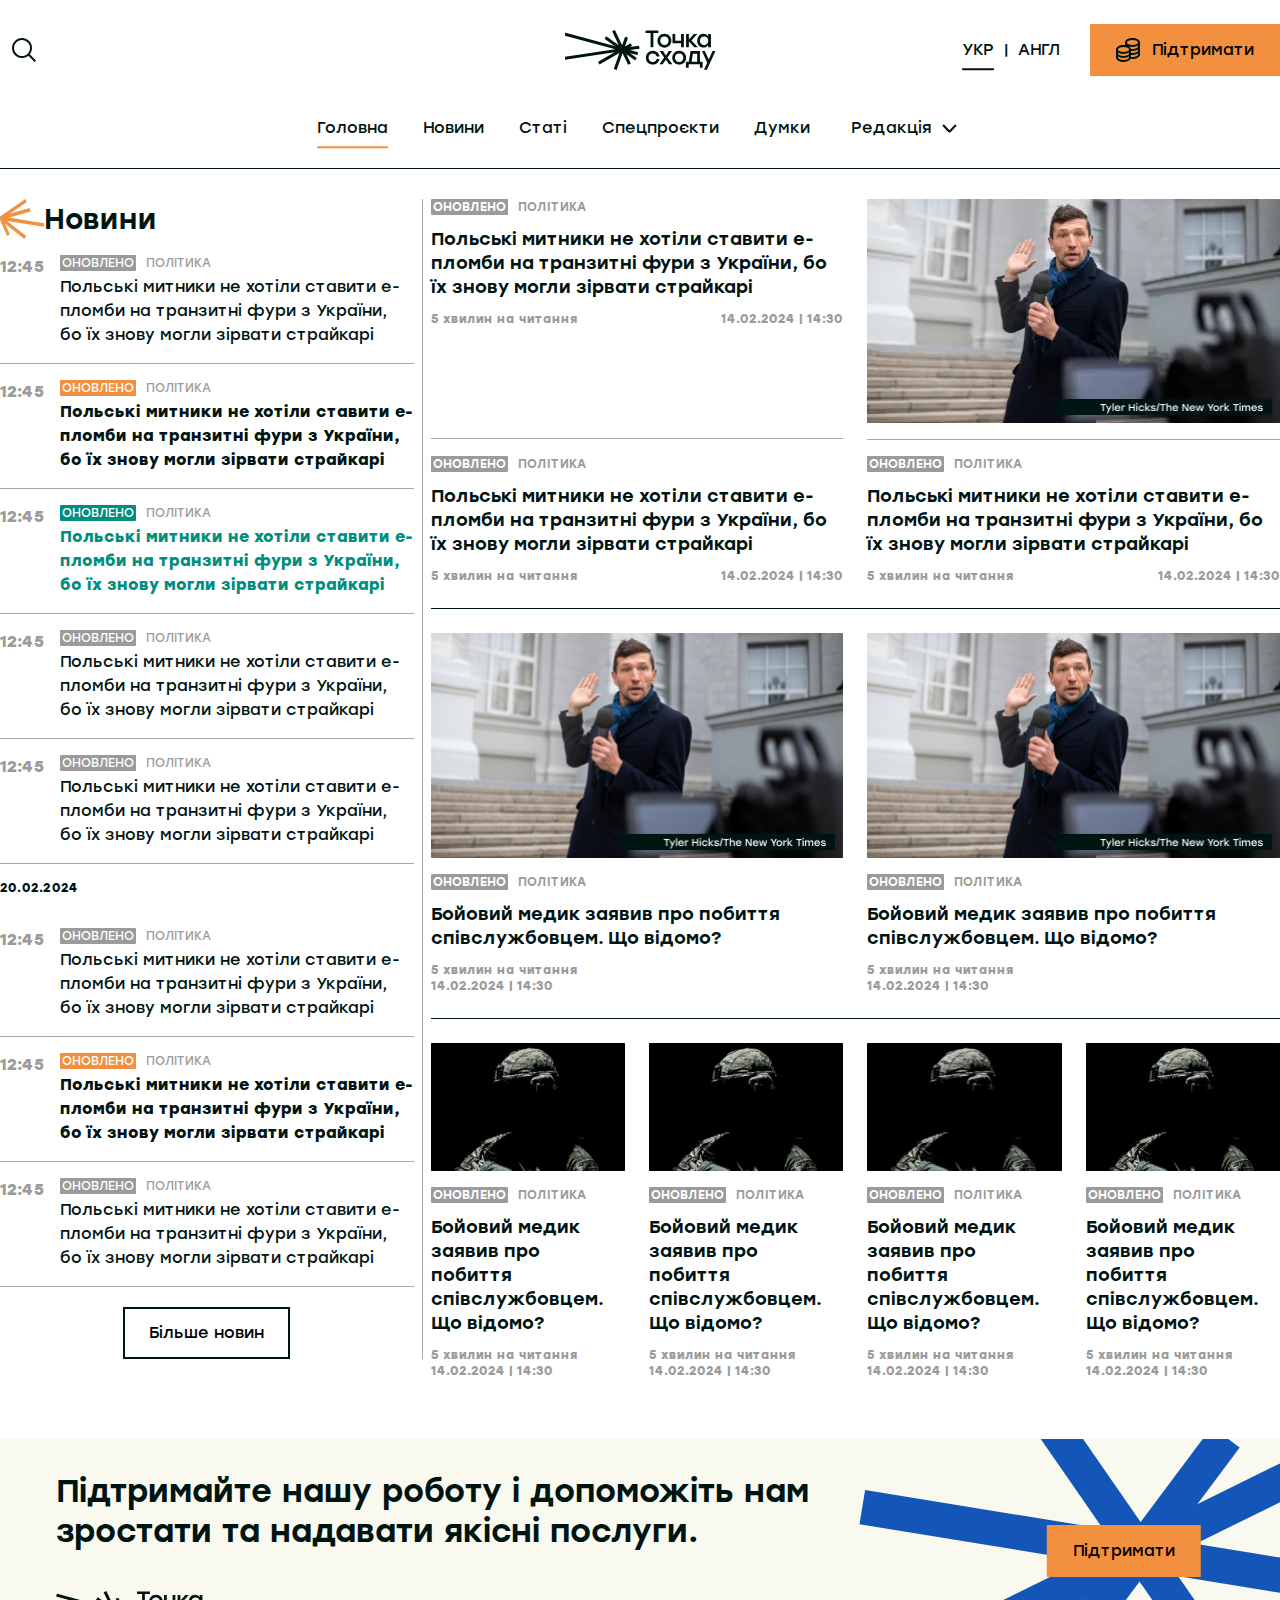
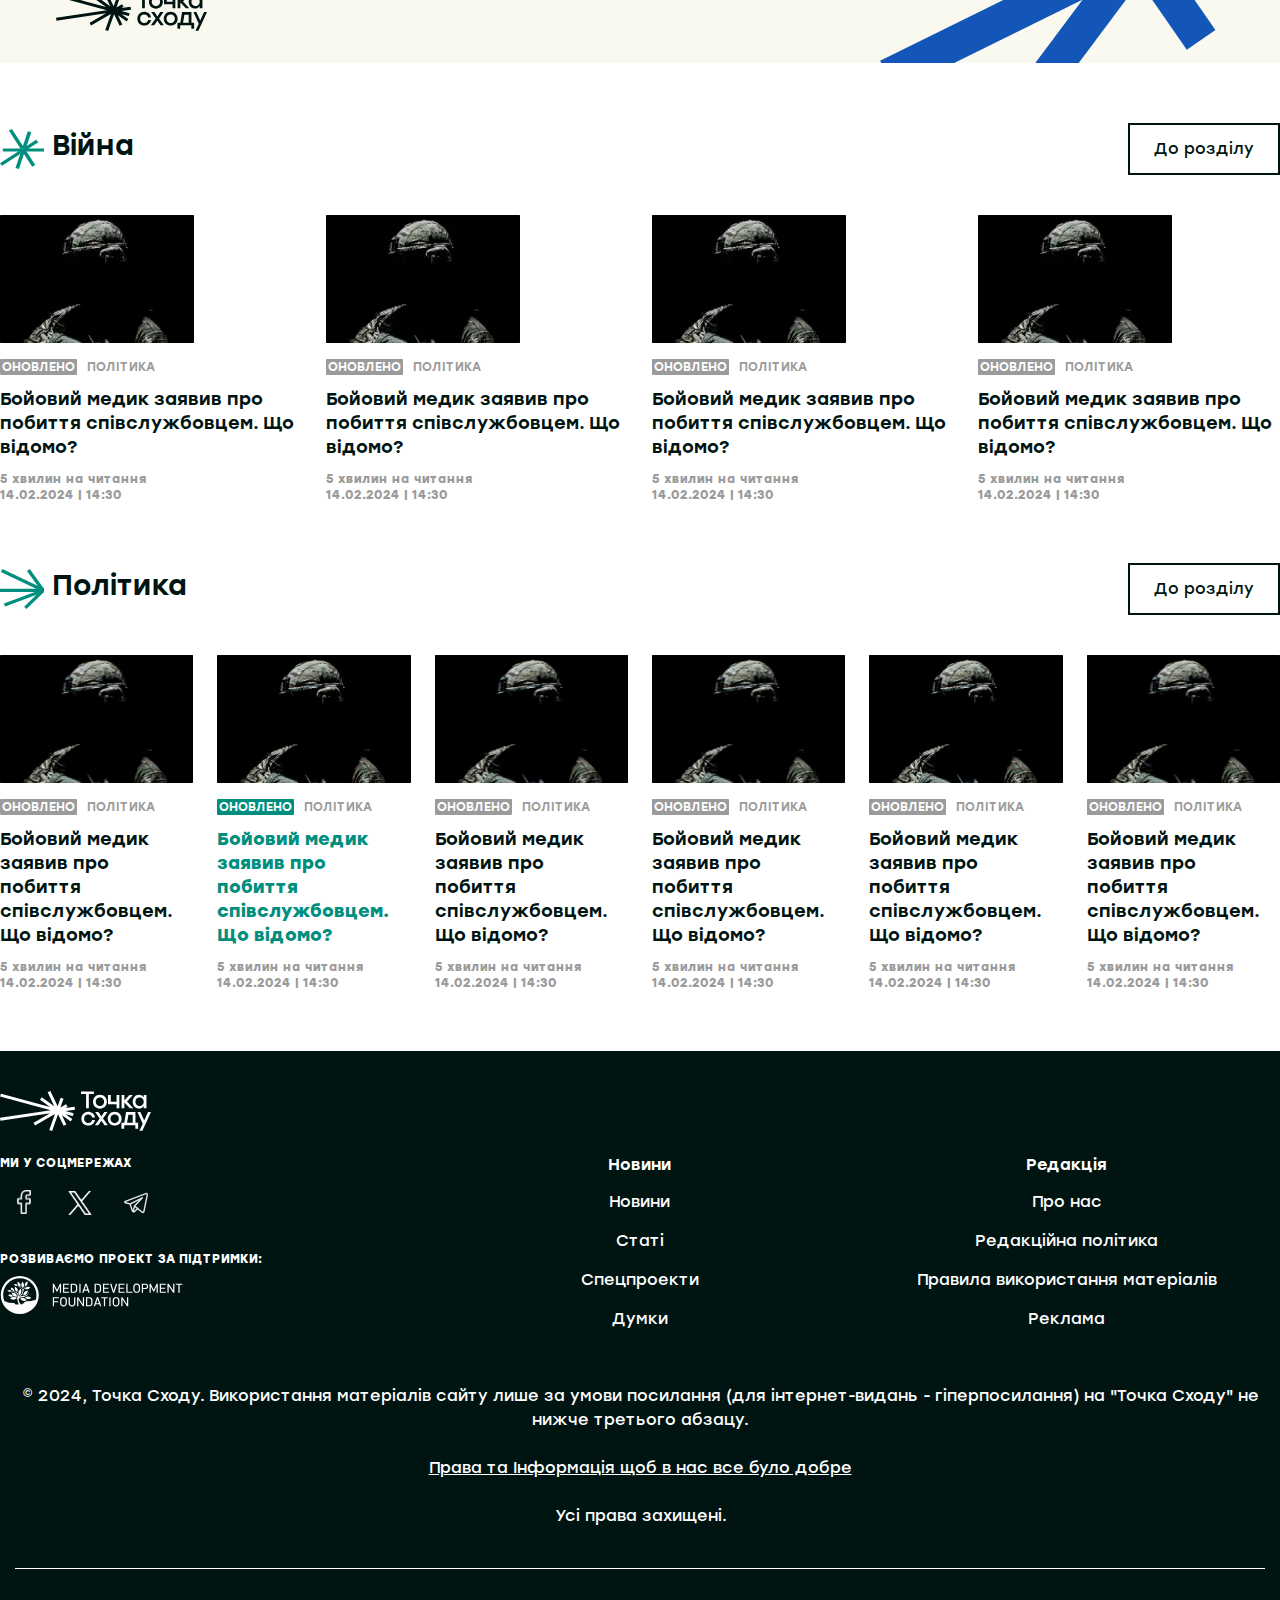
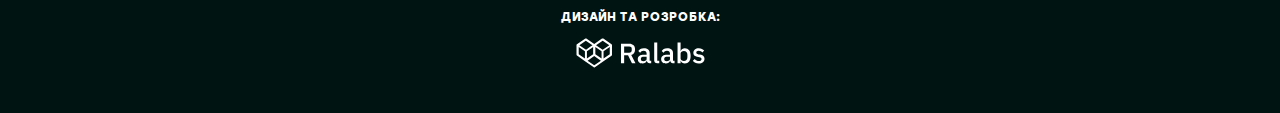
==== commit 19a05c93: "committed the recent updates" ====
--- a/index.html
+++ b/index.html
@@ -8,9 +8,9 @@
   <title>Головна</title>
 
   <link rel="shortcut icon" href="favicon.ico" type="image/x-icon">
-  <link rel="stylesheet" href="css/main.min.css?_v=20240301031436">
-
-  <script defer="defer" src="js/main.min.js?_v=20240301031436"></script>
+  <link rel="stylesheet" href="css/main.min.css?_v=20240304014120">
+
+  <script defer="defer" src="js/main.min.js?_v=20240304014120"></script>
 </head>
 
 <body>
@@ -18,15 +18,18 @@
 <header class="header">
   <div class="container">
     <div class="row">
-      <div class="search-bar">
-    <button class="search-bar__btn-open"></button>
+      <form class="search-bar" action="./search.html">
+    <button type="button" class="search-bar__btn-open">
+        <i class="icon icon-search">
+        </i>
+    </button>
     <div class="search-bar__input">
         <input type="search" name="search" id="search">
-        <button class="search-bar__btn-close">
+        <button type="button" class="search-bar__btn-close">
             &#x2715;
         </button>
     </div>
-</div>
+</form>
 
       <a href="/" class="logo header__logo">
         <img src="./images/logo.svg" alt="">
@@ -41,7 +44,7 @@
 
 
         <button id="donation-btn" class="button button--primary">
-          <img src="./images/icons/donation.svg" alt="Donation">
+          <i class="icon icon-donation"></i>
           Підтримати
         </button>
       </div>
@@ -234,156 +237,170 @@
 </aside>
             </div>
             <div class="col-8 pl-1 pr-0">
-                <section class="article-cards">
-                    <div class="col-6">
-                        <div class="article-card">
-                            <div class="article-card__header">
-                                <span class="article-card__tag">Оновлено</span>
-                                <span class="article-card__category">Політика</span>
-                            </div>
-                            <a class="article-card__title" href="#">
-                                Польські митники не хотіли ставити е-пломби на транзитні фури з України, бо їх знову могли
-                                зірвати страйкарі
-                            </a>
-                            <div class="article-card__bottom">
-                                <span class="reading-time">
-                                  5 хвилин на читання
-                                </span>
-                                <time datetime="2024-02-14 14:30">
-                                    14.02.2024 | 14:30
-                                </time>
-                            </div>
-                        </div>
-                        <div class="article-card">
-                            <div class="article-card__header">
-                                <span class="article-card__tag">Оновлено</span>
-                                <span class="article-card__category">Політика</span>
-                            </div>
-                            <a class="article-card__title" href="#">
-                                Польські митники не хотіли ставити е-пломби на транзитні фури з України, бо їх знову могли
-                                зірвати страйкарі
-                            </a>
-                            <div class="article-card__bottom">
-                                <span class="reading-time">
-                                  5 хвилин на читання
-                                </span>
-                                <time datetime="2024-02-14 14:30">
-                                    14.02.2024 | 14:30
-                                </time>
-                            </div>
-                        </div>
-                    </div>
-                    <div class="col-6">
-                        <div class="large-article-card large-article-card--with-image">
-
+                <section class="article-cards article-cards--grid-col-2 article-cards--featured article-cards--grid-container">
+                    <div class="article-card article-card--featured">
+                        <div class="article-card__header">
+                            <span class="article-card__tag">Оновлено</span>
+                            <span class="article-card__category">Політика</span>
+                        </div>
+                        <a class="article-card__title" href="#">
+                            Польські митники не хотіли ставити е-пломби на транзитні фури з України, бо їх знову могли
+                            зірвати страйкарі
+                        </a>
+                        <div class="article-card__bottom">
+                            <span class="reading-time">
+                              5 хвилин на читання
+                            </span>
+                            <time datetime="2024-02-14 14:30">
+                                14.02.2024 | 14:30
+                            </time>
+                        </div>
+                    </div>
+                    <div class="article-card">
+                        <div class="article-card__header">
+                            <span class="article-card__tag">Оновлено</span>
+                            <span class="article-card__category">Політика</span>
+                        </div>
+                        <a class="article-card__title" href="#">
+                            Польські митники не хотіли ставити е-пломби на транзитні фури з України, бо їх знову могли
+                            зірвати страйкарі
+                        </a>
+                        <div class="article-card__bottom">
+                            <span class="reading-time">
+                              5 хвилин на читання
+                            </span>
+                            <time datetime="2024-02-14 14:30">
+                                14.02.2024 | 14:30
+                            </time>
+                        </div>
+                    </div>
+                    <div class="article-card article-card--with-image">
+                        <div class="article-card__image">
+                            <picture><source srcset="./images/placeholders/article-card-large.webp" type="image/webp"><img src="./images/placeholders/article-card-large.png"></picture>
+                        </div>
+                        <div class="article-card__header">
+                            <span class="article-card__tag">Оновлено</span>
+                            <span class="article-card__category">Політика</span>
+                        </div>
+                        <a class="article-card__title" href="#">
+                            Польські митники не хотіли ставити е-пломби на транзитні фури з України, бо їх знову могли
+                            зірвати страйкарі
+                        </a>
+                        <div class="article-card__bottom">
+                            <span class="reading-time">
+                              5 хвилин на читання
+                            </span>
+                            <time datetime="2024-02-14 14:30">
+                                14.02.2024 | 14:30
+                            </time>
                         </div>
                     </div>
                 </section>
-                <hr>
-                <section>
-                    <div class="article-cards article-cards--grid article-cards--grid-col-2 article-cards--large">
-                        <div class="article-card">
-                            <img class="article-card__image" src="./images/placeholders/article-card-large.png" alt="Article Card Image">
-                            <div class="article-card__header">
-                                <span class="article-card__tag">Оновлено</span>
-                                <span class="article-card__category">Політика</span>
-                            </div>
-                            <a href="#" class="article-card__title">
-                                Бойовий медик заявив про побиття співслужбовцем. Що відомо?
-                            </a>
-                            <div class="article-card__bottom">
-                                <span class="reading-time">
-                                  5 хвилин на читання
-                                </span>
-                                <time datetime="2024-02-14 14:30">14.02.2024 | 14:30</time>
-                            </div>
-                        </div>
-                        <div class="article-card">
-                            <img class="article-card__image" src="./images/placeholders/article-card-large.png" alt="Article Card Image">
-                            <div class="article-card__header">
-                                <span class="article-card__tag">Оновлено</span>
-                                <span class="article-card__category">Політика</span>
-                            </div>
-                            <a href="#" class="article-card__title">
-                                Бойовий медик заявив про побиття співслужбовцем. Що відомо?
-                            </a>
-                            <div class="article-card__bottom">
-                                <span class="reading-time">
-                                  5 хвилин на читання
-                                </span>
-                                <time datetime="2024-02-14 14:30">14.02.2024 | 14:30</time>
-                            </div>
+                <hr class="my-4">
+                <section class="article-cards article-cards--grid article-cards--grid-col-2">
+                    <div class="article-card article-card--with-image">
+                        <div class="article-card__image">
+                            <img src="./images/placeholders/article-card-large.png" alt="Article Card Image">
+                        </div>
+                        <div class="article-card__header">
+                            <span class="article-card__tag">Оновлено</span>
+                            <span class="article-card__category">Політика</span>
+                        </div>
+                        <a href="./post-page.html" class="article-card__title">
+                            Бойовий медик заявив про побиття співслужбовцем. Що відомо?
+                        </a>
+                        <div class="article-card__bottom">
+                            <span class="reading-time">
+                              5 хвилин на читання
+                            </span>
+                            <time datetime="2024-02-14 14:30">14.02.2024 | 14:30</time>
+                        </div>
+                    </div>
+                    <div class="article-card article-card--with-image">
+                        <div class="article-card__image">
+                            <img src="./images/placeholders/article-card-large.png" alt="Article Card Image">
+                        </div>
+                        <div class="article-card__header">
+                            <span class="article-card__tag">Оновлено</span>
+                            <span class="article-card__category">Політика</span>
+                        </div>
+                        <a href="./post-page.html" class="article-card__title">
+                            Бойовий медик заявив про побиття співслужбовцем. Що відомо?
+                        </a>
+                        <div class="article-card__bottom">
+                            <span class="reading-time">
+                              5 хвилин на читання
+                            </span>
+                            <time datetime="2024-02-14 14:30">14.02.2024 | 14:30</time>
                         </div>
                     </div>
                 </section>
-                <hr>
-                <section>
-                    <div class="article-cards article-cards--grid">
-                        <div class="article-card">
+                <hr class="my-4">
+                <section class="article-cards article-cards--grid">
+                    <div class="article-card">
+                        <img class="article-card__image" src="./images/placeholders/article-card.png" alt="Article Card Image">
+                        <div class="article-card__header">
+                            <span class="article-card__tag">Оновлено</span>
+                            <span class="article-card__category">Політика</span>
+                        </div>
+                        <a href="./post-page.html" class="article-card__title">
+                            Бойовий медик заявив про побиття співслужбовцем. Що відомо?
+                        </a>
+                        <div class="article-card__bottom">
+                            <span class="reading-time">
+                              5 хвилин на читання
+                            </span>
+                            <time datetime="2024-02-14 14:30">14.02.2024 | 14:30</time>
+                        </div>
+                    </div>
+                    <div class="article-card">
+                        <img class="article-card__image" src="./images/placeholders/article-card.png" alt="Article Card Image">
+                        <div class="article-card__header">
+                            <span class="article-card__tag">Оновлено</span>
+                            <span class="article-card__category">Політика</span>
+                        </div>
+                        <a href="./post-page.html" class="article-card__title">
+                            Бойовий медик заявив про побиття співслужбовцем. Що відомо?
+                        </a>
+                        <div class="article-card__bottom">
+                    <span class="reading-time">
+                      5 хвилин на читання
+                    </span>
+                            <time datetime="2024-02-14 14:30">14.02.2024 | 14:30</time>
+                        </div>
+                    </div>
+                    <div class="article-card">
+                        <img class="article-card__image" src="./images/placeholders/article-card.png" alt="Article Card Image">
+                        <div class="article-card__header">
+                            <span class="article-card__tag">Оновлено</span>
+                            <span class="article-card__category">Політика</span>
+                        </div>
+                        <a href="./post-page.html" class="article-card__title">
+                            Бойовий медик заявив про побиття співслужбовцем. Що відомо?
+                        </a>
+                        <div class="article-card__bottom">
+                    <span class="reading-time">
+                      5 хвилин на читання
+                    </span>
+                            <time datetime="2024-02-14 14:30">14.02.2024 | 14:30</time>
+                        </div>
+                    </div>
+                    <div class="article-card">
                             <img class="article-card__image" src="./images/placeholders/article-card.png" alt="Article Card Image">
                             <div class="article-card__header">
                                 <span class="article-card__tag">Оновлено</span>
                                 <span class="article-card__category">Політика</span>
                             </div>
-                            <a href="#" class="article-card__title">
+                            <a href="./post-page.html" class="article-card__title">
                                 Бойовий медик заявив про побиття співслужбовцем. Що відомо?
                             </a>
                             <div class="article-card__bottom">
-                                <span class="reading-time">
-                                  5 хвилин на читання
-                                </span>
+                        <span class="reading-time">
+                          5 хвилин на читання
+                        </span>
                                 <time datetime="2024-02-14 14:30">14.02.2024 | 14:30</time>
                             </div>
                         </div>
-                        <div class="article-card">
-                            <img class="article-card__image" src="./images/placeholders/article-card.png" alt="Article Card Image">
-                            <div class="article-card__header">
-                                <span class="article-card__tag">Оновлено</span>
-                                <span class="article-card__category">Політика</span>
-                            </div>
-                            <a href="#" class="article-card__title">
-                                Бойовий медик заявив про побиття співслужбовцем. Що відомо?
-                            </a>
-                            <div class="article-card__bottom">
-                        <span class="reading-time">
-                          5 хвилин на читання
-                        </span>
-                                <time datetime="2024-02-14 14:30">14.02.2024 | 14:30</time>
-                            </div>
-                        </div>
-                        <div class="article-card">
-                            <img class="article-card__image" src="./images/placeholders/article-card.png" alt="Article Card Image">
-                            <div class="article-card__header">
-                                <span class="article-card__tag">Оновлено</span>
-                                <span class="article-card__category">Політика</span>
-                            </div>
-                            <a href="#" class="article-card__title">
-                                Бойовий медик заявив про побиття співслужбовцем. Що відомо?
-                            </a>
-                            <div class="article-card__bottom">
-                        <span class="reading-time">
-                          5 хвилин на читання
-                        </span>
-                                <time datetime="2024-02-14 14:30">14.02.2024 | 14:30</time>
-                            </div>
-                        </div>
-                        <div class="article-card">
-                            <img class="article-card__image" src="./images/placeholders/article-card.png" alt="Article Card Image">
-                            <div class="article-card__header">
-                                <span class="article-card__tag">Оновлено</span>
-                                <span class="article-card__category">Політика</span>
-                            </div>
-                            <a href="#" class="article-card__title">
-                                Бойовий медик заявив про побиття співслужбовцем. Що відомо?
-                            </a>
-                            <div class="article-card__bottom">
-                        <span class="reading-time">
-                          5 хвилин на читання
-                        </span>
-                                <time datetime="2024-02-14 14:30">14.02.2024 | 14:30</time>
-                            </div>
-                        </div>
-                    </div>
                 </section>
             </div>
         </div>
@@ -406,9 +423,9 @@
                         <img src="./images/logo-green.svg" alt="Logo">
                         Війна
                     </h2>
-                    <button class="button button--secondary">
+                    <a class="button button--secondary" href="./articles.html">
                         До розділу
-                    </button>
+                    </a>
                 </div>
                 <div class="article-cards article-cards--grid article-cards--grid-col-4">
                     <div class="article-card">
@@ -417,7 +434,7 @@
                             <span class="article-card__tag">Оновлено</span>
                             <span class="article-card__category">Політика</span>
                         </div>
-                        <a href="#" class="article-card__title">
+                        <a href="./post-page.html" class="article-card__title">
                             Бойовий медик заявив про побиття співслужбовцем. Що відомо?
                         </a>
                         <div class="article-card__bottom">
@@ -433,7 +450,7 @@
                             <span class="article-card__tag">Оновлено</span>
                             <span class="article-card__category">Політика</span>
                         </div>
-                        <a href="#" class="article-card__title">
+                        <a href="./post-page.html" class="article-card__title">
                             Бойовий медик заявив про побиття співслужбовцем. Що відомо?
                         </a>
                         <div class="article-card__bottom">
@@ -449,7 +466,7 @@
                             <span class="article-card__tag">Оновлено</span>
                             <span class="article-card__category">Політика</span>
                         </div>
-                        <a href="#" class="article-card__title">
+                        <a href="./post-page.html" class="article-card__title">
                             Бойовий медик заявив про побиття співслужбовцем. Що відомо?
                         </a>
                         <div class="article-card__bottom">
@@ -465,7 +482,7 @@
                             <span class="article-card__tag">Оновлено</span>
                             <span class="article-card__category">Політика</span>
                         </div>
-                        <a href="#" class="article-card__title">
+                        <a href="./post-page.html" class="article-card__title">
                             Бойовий медик заявив про побиття співслужбовцем. Що відомо?
                         </a>
                         <div class="article-card__bottom">
@@ -494,9 +511,9 @@
                         <img src="./images/logo-half-green.svg" alt="Logo">
                         Політика
                     </h2>
-                    <button class="button button--secondary">
+                    <a class="button button--secondary" href="./articles.html">
                         До розділу
-                    </button>
+                    </a>
                 </div>
                 <div class="article-cards article-cards--grid article-cards--grid-col-6">
                     <div class="article-card">
@@ -505,7 +522,7 @@
                             <span class="article-card__tag">Оновлено</span>
                             <span class="article-card__category">Політика</span>
                         </div>
-                        <a href="#" class="article-card__title">
+                        <a href="./post-page.html" class="article-card__title">
                             Бойовий медик заявив про побиття співслужбовцем. Що відомо?
                         </a>
                         <div class="article-card__bottom">
@@ -521,71 +538,71 @@
                             <span class="article-card__tag">Оновлено</span>
                             <span class="article-card__category">Політика</span>
                         </div>
-                        <a href="#" class="article-card__title">
-                            Бойовий медик заявив про побиття співслужбовцем. Що відомо?
-                        </a>
-                        <div class="article-card__bottom">
-                        <span class="reading-time">
-                          5 хвилин на читання
-                        </span>
-                            <time datetime="2024-02-14 14:30">14.02.2024 | 14:30</time>
-                        </div>
-                    </div>
-                    <div class="article-card">
-                        <img class="article-card__image" src="./images/placeholders/article-card.png" alt="Article Card Image">
-                        <div class="article-card__header">
-                            <span class="article-card__tag">Оновлено</span>
-                            <span class="article-card__category">Політика</span>
-                        </div>
-                        <a href="#" class="article-card__title">
-                            Бойовий медик заявив про побиття співслужбовцем. Що відомо?
-                        </a>
-                        <div class="article-card__bottom">
-                        <span class="reading-time">
-                          5 хвилин на читання
-                        </span>
-                            <time datetime="2024-02-14 14:30">14.02.2024 | 14:30</time>
-                        </div>
-                    </div>
-                    <div class="article-card">
-                        <img class="article-card__image" src="./images/placeholders/article-card.png" alt="Article Card Image">
-                        <div class="article-card__header">
-                            <span class="article-card__tag">Оновлено</span>
-                            <span class="article-card__category">Політика</span>
-                        </div>
-                        <a href="#" class="article-card__title">
-                            Бойовий медик заявив про побиття співслужбовцем. Що відомо?
-                        </a>
-                        <div class="article-card__bottom">
-                        <span class="reading-time">
-                          5 хвилин на читання
-                        </span>
-                            <time datetime="2024-02-14 14:30">14.02.2024 | 14:30</time>
-                        </div>
-                    </div>
-                    <div class="article-card">
-                        <img class="article-card__image" src="./images/placeholders/article-card.png" alt="Article Card Image">
-                        <div class="article-card__header">
-                            <span class="article-card__tag">Оновлено</span>
-                            <span class="article-card__category">Політика</span>
-                        </div>
-                        <a href="#" class="article-card__title">
-                            Бойовий медик заявив про побиття співслужбовцем. Що відомо?
-                        </a>
-                        <div class="article-card__bottom">
-                        <span class="reading-time">
-                          5 хвилин на читання
-                        </span>
-                            <time datetime="2024-02-14 14:30">14.02.2024 | 14:30</time>
-                        </div>
-                    </div>
-                    <div class="article-card">
-                        <img class="article-card__image" src="./images/placeholders/article-card.png" alt="Article Card Image">
-                        <div class="article-card__header">
-                            <span class="article-card__tag">Оновлено</span>
-                            <span class="article-card__category">Політика</span>
-                        </div>
-                        <a href="#" class="article-card__title">
+                        <a href="./post-page.html" class="article-card__title">
+                            Бойовий медик заявив про побиття співслужбовцем. Що відомо?
+                        </a>
+                        <div class="article-card__bottom">
+                        <span class="reading-time">
+                          5 хвилин на читання
+                        </span>
+                            <time datetime="2024-02-14 14:30">14.02.2024 | 14:30</time>
+                        </div>
+                    </div>
+                    <div class="article-card">
+                        <img class="article-card__image" src="./images/placeholders/article-card.png" alt="Article Card Image">
+                        <div class="article-card__header">
+                            <span class="article-card__tag">Оновлено</span>
+                            <span class="article-card__category">Політика</span>
+                        </div>
+                        <a href="./post-page.html" class="article-card__title">
+                            Бойовий медик заявив про побиття співслужбовцем. Що відомо?
+                        </a>
+                        <div class="article-card__bottom">
+                        <span class="reading-time">
+                          5 хвилин на читання
+                        </span>
+                            <time datetime="2024-02-14 14:30">14.02.2024 | 14:30</time>
+                        </div>
+                    </div>
+                    <div class="article-card">
+                        <img class="article-card__image" src="./images/placeholders/article-card.png" alt="Article Card Image">
+                        <div class="article-card__header">
+                            <span class="article-card__tag">Оновлено</span>
+                            <span class="article-card__category">Політика</span>
+                        </div>
+                        <a href="./post-page.html" class="article-card__title">
+                            Бойовий медик заявив про побиття співслужбовцем. Що відомо?
+                        </a>
+                        <div class="article-card__bottom">
+                        <span class="reading-time">
+                          5 хвилин на читання
+                        </span>
+                            <time datetime="2024-02-14 14:30">14.02.2024 | 14:30</time>
+                        </div>
+                    </div>
+                    <div class="article-card">
+                        <img class="article-card__image" src="./images/placeholders/article-card.png" alt="Article Card Image">
+                        <div class="article-card__header">
+                            <span class="article-card__tag">Оновлено</span>
+                            <span class="article-card__category">Політика</span>
+                        </div>
+                        <a href="./post-page.html" class="article-card__title">
+                            Бойовий медик заявив про побиття співслужбовцем. Що відомо?
+                        </a>
+                        <div class="article-card__bottom">
+                        <span class="reading-time">
+                          5 хвилин на читання
+                        </span>
+                            <time datetime="2024-02-14 14:30">14.02.2024 | 14:30</time>
+                        </div>
+                    </div>
+                    <div class="article-card">
+                        <img class="article-card__image" src="./images/placeholders/article-card.png" alt="Article Card Image">
+                        <div class="article-card__header">
+                            <span class="article-card__tag">Оновлено</span>
+                            <span class="article-card__category">Політика</span>
+                        </div>
+                        <a href="./post-page.html" class="article-card__title">
                             Бойовий медик заявив про побиття співслужбовцем. Що відомо?
                         </a>
                         <div class="article-card__bottom">
@@ -637,55 +654,55 @@
         <img src="./images/media-dev-logo.svg" alt="Media Development Foundation">
       </div>
       <nav class="col-8 footer__navigation px-0">
-        <div class="col-6 text-center">
+        <div class="text-center col-6">
           <h5 class="footer__navigation-heading">
             Новини
           </h5>
           <ul class="menu__list">
             <li class="menu__item">
-              <a href="" class="menu__link">
+              <a href="./news.html" class="menu__link">
                 Новини
               </a>
             </li>
             <li class="menu__item">
-              <a href="" class="menu__link">
+              <a href="./articles.html" class="menu__link">
                 Статі
               </a>
             </li>
             <li class="menu__item">
-              <a href="" class="menu__link">
+              <a href="./special-projects.html" class="menu__link">
                 Спецпроекти
               </a>
             </li>
             <li class="menu__item">
-              <a href="" class="menu__link">
+              <a href="./expert-articles.html" class="menu__link">
                 Думки
               </a>
             </li>
           </ul>
         </div>
-        <nav class="col-6 text-center">
+        <nav class="text-center col-6">
           <h5 class="footer__navigation-heading">
             Редакція
           </h5>
           <ul class="menu__list">
             <li class="menu__item">
-              <a href="" class="menu__link">
+              <a href="./about-us.html" class="menu__link">
                 Про нас
               </a>
             </li>
             <li class="menu__item">
-              <a href="" class="menu__link">
+              <a href="./editor-policy.html" class="menu__link">
                 Редакційна політика
               </a>
             </li>
             <li class="menu__item">
-              <a href="" class="menu__link">
+              <a href="./usage-policy.html" class="menu__link">
                 Правила використання матеріалів
               </a>
             </li>
             <li class="menu__item">
-              <a href="" class="menu__link">
+              <a href="./advertising.html" class="menu__link">
                 Реклама
               </a>
             </li>
--- a/css/main.min.css
+++ b/css/main.min.css
@@ -1,6 +1,6 @@
-@charset "UTF-8";@font-face{font-family:Stolzl;font-display:swap;src:url(../fonts/Stolzl-Bold.woff2) format("woff2");font-weight:700;font-style:normal}@font-face{font-family:Stolzl;font-display:swap;src:url(../fonts/Stolzl-Book.woff2) format("woff2");font-weight:undefined;font-style:normal}@font-face{font-family:Stolzl;font-display:swap;src:url(../fonts/Stolzl-Light.woff2) format("woff2");font-weight:300;font-style:normal}@font-face{font-family:Stolzl;font-display:swap;src:url(../fonts/Stolzl-Medium.woff2) format("woff2");font-weight:500;font-style:normal}@font-face{font-family:Stolzl;font-display:swap;src:url(../fonts/Stolzl-Regular.woff2) format("woff2");font-weight:400;font-style:normal}@font-face{font-family:Stolzl;font-display:swap;src:url(../fonts/Stolzl-Thin.woff2) format("woff2");font-weight:100;font-style:normal}:root{--bs-font-family:"Stolzl",sans-serif;--bs-font-size:16px;--bs-font-weight:400;--bs-line-height:24px;--bs-font-color:#222;--bs-transition:.3s ease-in-out;--bs-radius:10px;--primary-color:#F3903F;--primary-hover-color:#F3903F;--secondary-color:#fff;--secondary-hover-color:#000;--white-color:#fff;--gray-color-primary:#9B9B9B;--gray-color-secondary:#A8A8A8;--black-color:#001412;--green-color:#008F7E;--blue-color:#1456B8;--primary-background-color:#F3903F;--primary-hover-background-color:#F3903F;--primary-active-background-color:#F3903F;--primary-disabled-background-color:#9B9B9B;--secondary-background-color:#fff;--secondary-hover-background-color:#fff;--secondary-active-background-color:rgba(243,144,63,0.10196);--secondary-disabled-background-color:#9B9B9B;--banner-background-color:#FAF9F0;--bs-shadow:0px 2px 3px rgba(#000 10%),0px 8px 3px rgba(#000 10%);--hover-shadow:0 0 5px 0 rgba(#000 10%),0 0 10px 0 rgba(#000 10%),0 0 15px 0 rgba(#000 10%);--hr-color:#001412;--vr-color:#A8A8A8}*{padding:0;margin:0;border:0;-webkit-tap-highlight-color:transparent}*,:after,:before{-webkit-box-sizing:border-box;box-sizing:border-box}:active,:focus{outline:0}aside,footer,header,nav{display:block}html{opacity:0;scroll-behavior:smooth;-webkit-transition:opacity .8s ease-in-out;transition:opacity .8s ease-in-out}html.loaded{opacity:1}html.lock{overflow:hidden;-ms-touch-action:none;touch-action:none}body,html{width:100%;height:100%;min-width:320px}body{-ms-scroll-chaining:none;overscroll-behavior:none;color:#001412;color:var(--black-color);font-size:16px;font-size:var(--bs-font-size);font-family:Stolzl,sans-serif;font-family:var(--bs-font-family);font-weight:400;font-weight:var(--bs-font-weight);line-height:24px;line-height:var(--bs-line-height);text-rendering:optimizelegibility;-webkit-text-size-adjust:100%;-moz-text-size-adjust:100%;-ms-text-size-adjust:100%;text-size-adjust:100%;-moz-osx-font-smoothing:grayscale;-webkit-font-smoothing:antialiased}button,input,textarea{font-family:inherit}input::-ms-clear{display:none}input[type=number]{-moz-appearance:textfield}input[type=number]::-webkit-inner-spin-button,input[type=number]::-webkit-outer-spin-button{-webkit-appearance:none}button{cursor:pointer;-webkit-user-select:none;-moz-user-select:none;-ms-user-select:none;user-select:none}button::-moz-focus-inner{padding:0;border:0}a{-webkit-text-decoration:none;text-decoration:none;-webkit-user-select:none;-moz-user-select:none;-ms-user-select:none;user-select:none}a:active,a:focus{outline:0}a:visited{-webkit-text-decoration:none;text-decoration:none}a:hover{-webkit-text-decoration:none;text-decoration:none}li,ul{list-style:none}img{vertical-align:top}h1,h2,h3,h4,h5,h6{font-size:inherit;font-weight:400}sup{color:inherit}input[type=search]::-webkit-search-cancel-button,input[type=search]::-webkit-search-decoration,input[type=search]::-webkit-search-results-button,input[type=search]::-webkit-search-results-decoration{-webkit-appearance:none}.text-monospace{font-family:SFMono-Regular,Menlo,Monaco,Consolas,"Liberation Mono","Courier New",monospace}.text-underline{-webkit-text-decoration:underline;text-decoration:underline}.text-justify{text-align:justify!important}.text-nowrap{white-space:nowrap!important}.text-truncate{overflow:hidden;text-overflow:ellipsis;white-space:nowrap}.text-left{text-align:left!important}.text-right{text-align:right!important}.text-center{text-align:center!important}.text-uppercase{text-transform:uppercase}.input-group{position:relative;display:-ms-flexbox;display:-webkit-box;display:flex;-ms-flex-wrap:wrap;flex-wrap:wrap;-ms-flex-align:stretch;-webkit-box-align:stretch;align-items:stretch;width:100%}.input-group>.form-control{position:relative;-ms-flex:1 1 auto;-webkit-box-flex:1;flex:1 1 auto;width:1%;margin-bottom:0}.input-group>.form-control+.form-control{margin-left:-1px}.input-group>.form-control:focus{z-index:3}.input-group>.form-control:not(:last-child){border-top-right-radius:0;border-bottom-right-radius:0}.input-group>.form-control:not(:first-child){border-top-left-radius:0;border-bottom-left-radius:0}.input-group-append,.input-group-prepend{display:-ms-flexbox;display:-webkit-box;display:flex}.input-group-append .button,.input-group-prepend .button{position:relative;z-index:2}.input-group-append .button+.button,.input-group-append .button+.input-group-text,.input-group-append .input-group-text+.button,.input-group-append .input-group-text+.input-group-text,.input-group-prepend .button+.button,.input-group-prepend .button+.input-group-text,.input-group-prepend .input-group-text+.button,.input-group-prepend .input-group-text+.input-group-text{margin-left:-1px}.input-group-prepend{margin-right:-1px}.input-group-append{margin-left:-1px}.input-group-text{display:-ms-flexbox;display:-webkit-box;display:flex;-ms-flex-align:center;-webkit-box-align:center;align-items:center;padding:.375rem .75rem;margin-bottom:0;font-size:1rem;font-weight:400;line-height:1.5;color:#495057;text-align:center;white-space:nowrap;background-color:#e9ecef;border:1px solid #ced4da;border-radius:.25rem}.input-group>.input-group-append:last-child>.button:not(:last-child):not(.dropdown-toggle),.input-group>.input-group-append:last-child>.input-group-text:not(:last-child),.input-group>.input-group-append:not(:last-child)>.button,.input-group>.input-group-append:not(:last-child)>.input-group-text,.input-group>.input-group-prepend>.button,.input-group>.input-group-prepend>.input-group-text{border-top-right-radius:0;border-bottom-right-radius:0}.input-group>.input-group-append>.button,.input-group>.input-group-append>.input-group-text,.input-group>.input-group-prepend:first-child>.button:not(:first-child),.input-group>.input-group-prepend:first-child>.input-group-text:not(:first-child),.input-group>.input-group-prepend:not(:first-child)>.button,.input-group>.input-group-prepend:not(:first-child)>.input-group-text{border-top-left-radius:0;border-bottom-left-radius:0}.w-25{width:25%!important}.w-50{width:50%!important}.w-75{width:75%!important}.w-100{width:100%!important}.w-auto{width:auto!important}.h-25{height:25%!important}.h-50{height:50%!important}.h-75{height:75%!important}.h-100{height:100%!important}.h-auto{height:auto!important}.mw-100{max-width:100%!important}.mh-100{max-height:100%!important}.m-0{margin:0!important}.mt-0,.my-0{margin-top:0!important}.mr-0,.mx-0{margin-right:0!important}.mb-0,.my-0{margin-bottom:0!important}.ml-0,.mx-0{margin-left:0!important}.m-1{margin:.25rem!important}.mt-1,.my-1{margin-top:.25rem!important}.mr-1,.mx-1{margin-right:.25rem!important}.mb-1,.my-1{margin-bottom:.25rem!important}.ml-1,.mx-1{margin-left:.25rem!important}.m-2{margin:.5rem!important}.mt-2,.my-2{margin-top:.5rem!important}.mr-2,.mx-2{margin-right:.5rem!important}.mb-2,.my-2{margin-bottom:.5rem!important}.ml-2,.mx-2{margin-left:.5rem!important}.m-3{margin:1rem!important}.mt-3,.my-3{margin-top:1rem!important}.mr-3,.mx-3{margin-right:1rem!important}.mb-3,.my-3{margin-bottom:1rem!important}.ml-3,.mx-3{margin-left:1rem!important}.m-4{margin:1.5rem!important}.mt-4,.my-4{margin-top:1.5rem!important}.mr-4,.mx-4{margin-right:1.5rem!important}.mb-4,.my-4{margin-bottom:1.5rem!important}.ml-4,.mx-4{margin-left:1.5rem!important}.m-5{margin:3rem!important}.mt-5,.my-5{margin-top:3rem!important}.mr-5,.mx-5{margin-right:3rem!important}.mb-5,.my-5{margin-bottom:3rem!important}.ml-5,.mx-5{margin-left:3rem!important}.p-0{padding:0!important}.pt-0,.py-0{padding-top:0!important}.pr-0,.px-0{padding-right:0!important}.pb-0,.py-0{padding-bottom:0!important}.pl-0,.px-0{padding-left:0!important}.p-1{padding:.25rem!important}.pt-1,.py-1{padding-top:.25rem!important}.pr-1,.px-1{padding-right:.25rem!important}.pb-1,.py-1{padding-bottom:.25rem!important}.pl-1,.px-1{padding-left:.25rem!important}.p-2{padding:.5rem!important}.pt-2,.py-2{padding-top:.5rem!important}.pr-2,.px-2{padding-right:.5rem!important}.pb-2,.py-2{padding-bottom:.5rem!important}.pl-2,.px-2{padding-left:.5rem!important}.p-3{padding:1rem!important}.pt-3,.py-3{padding-top:1rem!important}.pr-3,.px-3{padding-right:1rem!important}.pb-3,.py-3{padding-bottom:1rem!important}.pl-3,.px-3{padding-left:1rem!important}.p-4{padding:1.5rem!important}.pt-4,.py-4{padding-top:1.5rem!important}.pr-4,.px-4{padding-right:1.5rem!important}.pb-4,.py-4{padding-bottom:1.5rem!important}.pl-4,.px-4{padding-left:1.5rem!important}.p-5{padding:3rem!important}.pt-5,.py-5{padding-top:3rem!important}.pr-5,.px-5{padding-right:3rem!important}.pb-5,.py-5{padding-bottom:3rem!important}.pl-5,.px-5{padding-left:3rem!important}.m-auto{margin:auto!important}.mt-auto,.my-auto{margin-top:auto!important}.mr-auto,.mx-auto{margin-right:auto!important}.mb-auto,.my-auto{margin-bottom:auto!important}.ml-auto,.mx-auto{margin-left:auto!important}.breadcrumb{display:-webkit-box;display:-ms-flexbox;display:flex;-ms-flex-wrap:wrap;flex-wrap:wrap;padding:.75rem 1rem;margin-bottom:1rem;list-style:none;color:#9b9b9b;color:var(--gray-color-primary);font-size:.75rem;line-height:1rem;border-radius:.25rem}.breadcrumb-item{max-width:200px;white-space:nowrap;overflow:hidden;text-overflow:ellipsis}.breadcrumb-item+.breadcrumb-item{padding-left:.5rem}.breadcrumb-item+.breadcrumb-item::before{display:inline-block;padding-right:.5rem;color:#9b9b9b;color:var(--gray-color-primary);content:"|"}.breadcrumb-item+.breadcrumb-item:hover::before{-webkit-text-decoration:underline;text-decoration:underline}.breadcrumb-item+.breadcrumb-item:hover::before{-webkit-text-decoration:none;text-decoration:none}.breadcrumb-item.active{color:#9b9b9b;color:var(--gray-color-primary)}/*!
+@charset "UTF-8";@font-face{font-family:Stolzl;font-display:swap;src:url(../fonts/Stolzl-Bold.woff2) format("woff2");font-weight:700;font-style:normal}@font-face{font-family:Stolzl;font-display:swap;src:url(../fonts/Stolzl-Book.woff2) format("woff2");font-weight:undefined;font-style:normal}@font-face{font-family:Stolzl;font-display:swap;src:url(../fonts/Stolzl-Light.woff2) format("woff2");font-weight:300;font-style:normal}@font-face{font-family:Stolzl;font-display:swap;src:url(../fonts/Stolzl-Medium.woff2) format("woff2");font-weight:500;font-style:normal}@font-face{font-family:Stolzl;font-display:swap;src:url(../fonts/Stolzl-Regular.woff2) format("woff2");font-weight:400;font-style:normal}@font-face{font-family:Stolzl;font-display:swap;src:url(../fonts/Stolzl-Thin.woff2) format("woff2");font-weight:100;font-style:normal}:root{--bs-font-family:"Stolzl",sans-serif;--bs-font-size:16px;--bs-font-weight:400;--bs-line-height:24px;--bs-font-color:#222;--bs-transition:.3s ease-in-out;--bs-radius:10px;--primary-color:#F3903F;--primary-hover-color:#F3903F;--secondary-color:#fff;--secondary-hover-color:#000;--white-color:#fff;--gray-color-primary:#9B9B9B;--gray-color-secondary:#A8A8A8;--black-color:#001412;--green-color:#008F7E;--blue-color:#1456B8;--primary-background-color:#F3903F;--primary-hover-background-color:#F3903F;--primary-active-background-color:#F3903F;--primary-disabled-background-color:#9B9B9B;--secondary-background-color:#fff;--secondary-hover-background-color:#fff;--secondary-active-background-color:rgba(243,144,63,0.10196);--secondary-disabled-background-color:#9B9B9B;--banner-background-color:#FAF9F0;--bs-shadow:0px 2px 3px rgba(#000 10%),0px 8px 3px rgba(#000 10%);--hover-shadow:0 0 5px 0 rgba(#000 10%),0 0 10px 0 rgba(#000 10%),0 0 15px 0 rgba(#000 10%);--hr-color:#001412;--vr-color:#A8A8A8}*{padding:0;margin:0;border:0;-webkit-tap-highlight-color:transparent}*,:after,:before{-webkit-box-sizing:border-box;box-sizing:border-box}:active,:focus{outline:0}aside,footer,header,nav{display:block}html{opacity:0;scroll-behavior:smooth;-webkit-transition:opacity .8s ease-in-out;transition:opacity .8s ease-in-out}html.loaded{opacity:1}html.lock{overflow:hidden;-ms-touch-action:none;touch-action:none}body,html{width:100%;height:100%;min-width:320px}body{-ms-scroll-chaining:none;overscroll-behavior:none;color:#001412;color:var(--black-color);font-size:16px;font-size:var(--bs-font-size);font-family:Stolzl,sans-serif;font-family:var(--bs-font-family);font-weight:400;font-weight:var(--bs-font-weight);line-height:24px;line-height:var(--bs-line-height);text-rendering:optimizelegibility;-webkit-text-size-adjust:100%;-moz-text-size-adjust:100%;-ms-text-size-adjust:100%;text-size-adjust:100%;-moz-osx-font-smoothing:grayscale;-webkit-font-smoothing:antialiased}button,input,textarea{font-family:inherit}input::-ms-clear{display:none}input[type=number]{-moz-appearance:textfield}input[type=number]::-webkit-inner-spin-button,input[type=number]::-webkit-outer-spin-button{-webkit-appearance:none}button{cursor:pointer;-webkit-user-select:none;-moz-user-select:none;-ms-user-select:none;user-select:none}button::-moz-focus-inner{padding:0;border:0}a{-webkit-text-decoration:none;text-decoration:none;-webkit-user-select:none;-moz-user-select:none;-ms-user-select:none;user-select:none}a:active,a:focus{outline:0}a:visited{-webkit-text-decoration:none;text-decoration:none}a:hover{-webkit-text-decoration:none;text-decoration:none}li,ul{list-style:none}img{vertical-align:top}h1,h2,h3,h4,h5,h6{font-size:inherit;font-weight:400}sup{color:inherit}input[type=search]::-webkit-search-cancel-button,input[type=search]::-webkit-search-decoration,input[type=search]::-webkit-search-results-button,input[type=search]::-webkit-search-results-decoration{-webkit-appearance:none}.text-monospace{font-family:SFMono-Regular,Menlo,Monaco,Consolas,"Liberation Mono","Courier New",monospace}.text-underline{-webkit-text-decoration:underline;text-decoration:underline}.text-justify{text-align:justify!important}.text-nowrap{white-space:nowrap!important}.text-truncate{overflow:hidden;text-overflow:ellipsis;white-space:nowrap}.text-left{text-align:left!important}.text-right{text-align:right!important}.text-center{text-align:center!important}.text-uppercase{text-transform:uppercase}.input-group{position:relative;display:-ms-flexbox;display:-webkit-box;display:flex;-ms-flex-wrap:wrap;flex-wrap:wrap;-ms-flex-align:stretch;-webkit-box-align:stretch;align-items:stretch;width:100%}.input-group>.form-control{position:relative;-ms-flex:1 1 auto;-webkit-box-flex:1;flex:1 1 auto;width:1%;margin-bottom:0}.input-group>.form-control+.form-control{margin-left:-1px}.input-group>.form-control:focus{z-index:3}.input-group>.form-control:not(:last-child){border-top-right-radius:0;border-bottom-right-radius:0}.input-group>.form-control:not(:first-child){border-top-left-radius:0;border-bottom-left-radius:0}.input-group-append,.input-group-prepend{display:-ms-flexbox;display:-webkit-box;display:flex}.input-group-append .button,.input-group-prepend .button{position:relative;z-index:2}.input-group-append .button+.button,.input-group-append .button+.input-group-text,.input-group-append .input-group-text+.button,.input-group-append .input-group-text+.input-group-text,.input-group-prepend .button+.button,.input-group-prepend .button+.input-group-text,.input-group-prepend .input-group-text+.button,.input-group-prepend .input-group-text+.input-group-text{margin-left:-1px}.input-group-prepend{margin-right:-1px}.input-group-append{margin-left:-1px}.input-group-text{display:-ms-flexbox;display:-webkit-box;display:flex;-ms-flex-align:center;-webkit-box-align:center;align-items:center;padding:.375rem .75rem;margin-bottom:0;font-size:1rem;font-weight:400;line-height:1.5;color:#495057;text-align:center;white-space:nowrap;background-color:#e9ecef;border:1px solid #ced4da;border-radius:.25rem}.input-group>.input-group-append:last-child>.button:not(:last-child):not(.dropdown-toggle),.input-group>.input-group-append:last-child>.input-group-text:not(:last-child),.input-group>.input-group-append:not(:last-child)>.button,.input-group>.input-group-append:not(:last-child)>.input-group-text,.input-group>.input-group-prepend>.button,.input-group>.input-group-prepend>.input-group-text{border-top-right-radius:0;border-bottom-right-radius:0}.input-group>.input-group-append>.button,.input-group>.input-group-append>.input-group-text,.input-group>.input-group-prepend:first-child>.button:not(:first-child),.input-group>.input-group-prepend:first-child>.input-group-text:not(:first-child),.input-group>.input-group-prepend:not(:first-child)>.button,.input-group>.input-group-prepend:not(:first-child)>.input-group-text{border-top-left-radius:0;border-bottom-left-radius:0}.w-25{width:25%!important}.w-50{width:50%!important}.w-75{width:75%!important}.w-100{width:100%!important}.w-auto{width:auto!important}.h-25{height:25%!important}.h-50{height:50%!important}.h-75{height:75%!important}.h-100{height:100%!important}.h-auto{height:auto!important}.mw-100{max-width:100%!important}.mh-100{max-height:100%!important}.m-0{margin:0!important}.mt-0,.my-0{margin-top:0!important}.mr-0,.mx-0{margin-right:0!important}.mb-0,.my-0{margin-bottom:0!important}.ml-0,.mx-0{margin-left:0!important}.m-1{margin:.25rem!important}.mt-1,.my-1{margin-top:.25rem!important}.mr-1,.mx-1{margin-right:.25rem!important}.mb-1,.my-1{margin-bottom:.25rem!important}.ml-1,.mx-1{margin-left:.25rem!important}.m-2{margin:.5rem!important}.mt-2,.my-2{margin-top:.5rem!important}.mr-2,.mx-2{margin-right:.5rem!important}.mb-2,.my-2{margin-bottom:.5rem!important}.ml-2,.mx-2{margin-left:.5rem!important}.m-3{margin:1rem!important}.mt-3,.my-3{margin-top:1rem!important}.mr-3,.mx-3{margin-right:1rem!important}.mb-3,.my-3{margin-bottom:1rem!important}.ml-3,.mx-3{margin-left:1rem!important}.m-4{margin:1.5rem!important}.mt-4,.my-4{margin-top:1.5rem!important}.mr-4,.mx-4{margin-right:1.5rem!important}.mb-4,.my-4{margin-bottom:1.5rem!important}.ml-4,.mx-4{margin-left:1.5rem!important}.m-5{margin:3rem!important}.mt-5,.my-5{margin-top:3rem!important}.mr-5,.mx-5{margin-right:3rem!important}.mb-5,.my-5{margin-bottom:3rem!important}.ml-5,.mx-5{margin-left:3rem!important}.p-0{padding:0!important}.pt-0,.py-0{padding-top:0!important}.pr-0,.px-0{padding-right:0!important}.pb-0,.py-0{padding-bottom:0!important}.pl-0,.px-0{padding-left:0!important}.p-1{padding:.25rem!important}.pt-1,.py-1{padding-top:.25rem!important}.pr-1,.px-1{padding-right:.25rem!important}.pb-1,.py-1{padding-bottom:.25rem!important}.pl-1,.px-1{padding-left:.25rem!important}.p-2{padding:.5rem!important}.pt-2,.py-2{padding-top:.5rem!important}.pr-2,.px-2{padding-right:.5rem!important}.pb-2,.py-2{padding-bottom:.5rem!important}.pl-2,.px-2{padding-left:.5rem!important}.p-3{padding:1rem!important}.pt-3,.py-3{padding-top:1rem!important}.pr-3,.px-3{padding-right:1rem!important}.pb-3,.py-3{padding-bottom:1rem!important}.pl-3,.px-3{padding-left:1rem!important}.p-4{padding:1.5rem!important}.pt-4,.py-4{padding-top:1.5rem!important}.pr-4,.px-4{padding-right:1.5rem!important}.pb-4,.py-4{padding-bottom:1.5rem!important}.pl-4,.px-4{padding-left:1.5rem!important}.p-5{padding:3rem!important}.pt-5,.py-5{padding-top:3rem!important}.pr-5,.px-5{padding-right:3rem!important}.pb-5,.py-5{padding-bottom:3rem!important}.pl-5,.px-5{padding-left:3rem!important}.m-auto{margin:auto!important}.mt-auto,.my-auto{margin-top:auto!important}.mr-auto,.mx-auto{margin-right:auto!important}.mb-auto,.my-auto{margin-bottom:auto!important}.ml-auto,.mx-auto{margin-left:auto!important}.breadcrumb{display:-webkit-box;display:-ms-flexbox;display:flex;-ms-flex-wrap:wrap;flex-wrap:wrap;padding:.75rem 0;margin-bottom:1rem;list-style:none;color:#9b9b9b;color:var(--gray-color-primary);font-size:.75rem;line-height:1rem;border-radius:.25rem}.breadcrumb-item{max-width:200px;white-space:nowrap;overflow:hidden;text-overflow:ellipsis}.breadcrumb-item+.breadcrumb-item{padding-left:.5rem}.breadcrumb-item+.breadcrumb-item::before{display:inline-block;padding-right:.5rem;color:#9b9b9b;color:var(--gray-color-primary);content:"|"}.breadcrumb-item+.breadcrumb-item:hover::before{-webkit-text-decoration:underline;text-decoration:underline}.breadcrumb-item+.breadcrumb-item:hover::before{-webkit-text-decoration:none;text-decoration:none}.breadcrumb-item.active{color:#9b9b9b;color:var(--gray-color-primary)}/*!
  * Bootstrap Grid v4.1.3 (https://getbootstrap.com/)
  * Copyright 2011-2018 The Bootstrap Authors
  * Copyright 2011-2018 Twitter, Inc.
  * Licensed under MIT (https://github.com/twbs/bootstrap/blob/master/LICENSE)
- */@-ms-viewport{width:device-width}html{-webkit-box-sizing:border-box;box-sizing:border-box;-ms-overflow-style:scrollbar}*,::after,::before{-webkit-box-sizing:inherit;box-sizing:inherit}.container{width:100%;padding-right:15px;padding-left:15px;margin-right:auto;margin-left:auto}.container-fluid{width:100%;padding-right:15px;padding-left:15px;margin-right:auto;margin-left:auto}.row{margin-right:-15px;margin-left:-15px}.row--wrap{display:-ms-flexbox;display:-webkit-box;display:flex;-ms-flex-wrap:wrap;flex-wrap:wrap}.no-gutters{margin-right:0;margin-left:0}.no-gutters>.col,.no-gutters>[class*=col-]{padding-right:0;padding-left:0}.col,.col-1,.col-10,.col-11,.col-12,.col-2,.col-3,.col-4,.col-5,.col-6,.col-7,.col-8,.col-9,.col-auto,.col-lg,.col-lg-1,.col-lg-10,.col-lg-11,.col-lg-12,.col-lg-2,.col-lg-3,.col-lg-4,.col-lg-5,.col-lg-6,.col-lg-7,.col-lg-8,.col-lg-9,.col-lg-auto,.col-md,.col-md-1,.col-md-10,.col-md-11,.col-md-12,.col-md-2,.col-md-3,.col-md-4,.col-md-5,.col-md-6,.col-md-7,.col-md-8,.col-md-9,.col-md-auto,.col-sm,.col-sm-1,.col-sm-10,.col-sm-11,.col-sm-12,.col-sm-2,.col-sm-3,.col-sm-4,.col-sm-5,.col-sm-6,.col-sm-7,.col-sm-8,.col-sm-9,.col-sm-auto,.col-xl,.col-xl-1,.col-xl-10,.col-xl-11,.col-xl-12,.col-xl-2,.col-xl-3,.col-xl-4,.col-xl-5,.col-xl-6,.col-xl-7,.col-xl-8,.col-xl-9,.col-xl-auto{position:relative;width:100%;min-height:1px;padding-right:15px;padding-left:15px}.col{-ms-flex-preferred-size:0;flex-basis:0;-ms-flex-positive:1;-webkit-box-flex:1;flex-grow:1;max-width:100%}.col-auto{-ms-flex:0 0 auto;-webkit-box-flex:0;flex:0 0 auto;width:auto;max-width:none}.col-1{-ms-flex:0 0 8.333333%;-webkit-box-flex:0;flex:0 0 8.333333%;max-width:8.333333%}.col-2{-ms-flex:0 0 16.666667%;-webkit-box-flex:0;flex:0 0 16.666667%;max-width:16.666667%}.col-3{-ms-flex:0 0 25%;-webkit-box-flex:0;flex:0 0 25%;max-width:25%}.col-4{-ms-flex:0 0 33.333333%;-webkit-box-flex:0;flex:0 0 33.333333%;max-width:33.333333%}.col-5{-ms-flex:0 0 41.666667%;-webkit-box-flex:0;flex:0 0 41.666667%;max-width:41.666667%}.col-6{-ms-flex:0 0 50%;-webkit-box-flex:0;flex:0 0 50%;max-width:50%}.col-7{-ms-flex:0 0 58.333333%;-webkit-box-flex:0;flex:0 0 58.333333%;max-width:58.333333%}.col-8{-ms-flex:0 0 66.666667%;-webkit-box-flex:0;flex:0 0 66.666667%;max-width:66.666667%}.col-9{-ms-flex:0 0 75%;-webkit-box-flex:0;flex:0 0 75%;max-width:75%}.col-10{-ms-flex:0 0 83.333333%;-webkit-box-flex:0;flex:0 0 83.333333%;max-width:83.333333%}.col-11{-ms-flex:0 0 91.666667%;-webkit-box-flex:0;flex:0 0 91.666667%;max-width:91.666667%}.col-12{-ms-flex:0 0 100%;-webkit-box-flex:0;flex:0 0 100%;max-width:100%}.order-first{-ms-flex-order:-1;-webkit-box-ordinal-group:0;order:-1}.order-last{-ms-flex-order:13;-webkit-box-ordinal-group:14;order:13}.order-0{-ms-flex-order:0;-webkit-box-ordinal-group:1;order:0}.order-1{-ms-flex-order:1;-webkit-box-ordinal-group:2;order:1}.order-2{-ms-flex-order:2;-webkit-box-ordinal-group:3;order:2}.order-3{-ms-flex-order:3;-webkit-box-ordinal-group:4;order:3}.order-4{-ms-flex-order:4;-webkit-box-ordinal-group:5;order:4}.order-5{-ms-flex-order:5;-webkit-box-ordinal-group:6;order:5}.order-6{-ms-flex-order:6;-webkit-box-ordinal-group:7;order:6}.order-7{-ms-flex-order:7;-webkit-box-ordinal-group:8;order:7}.order-8{-ms-flex-order:8;-webkit-box-ordinal-group:9;order:8}.order-9{-ms-flex-order:9;-webkit-box-ordinal-group:10;order:9}.order-10{-ms-flex-order:10;-webkit-box-ordinal-group:11;order:10}.order-11{-ms-flex-order:11;-webkit-box-ordinal-group:12;order:11}.order-12{-ms-flex-order:12;-webkit-box-ordinal-group:13;order:12}.offset-1{margin-left:8.333333%}.offset-2{margin-left:16.666667%}.offset-3{margin-left:25%}.offset-4{margin-left:33.333333%}.offset-5{margin-left:41.666667%}.offset-6{margin-left:50%}.offset-7{margin-left:58.333333%}.offset-8{margin-left:66.666667%}.offset-9{margin-left:75%}.offset-10{margin-left:83.333333%}.offset-11{margin-left:91.666667%}.d-none{display:none!important}.d-inline{display:inline!important}.d-inline-block{display:inline-block!important}.d-block{display:block!important}.d-table{display:table!important}.d-table-row{display:table-row!important}.d-table-cell{display:table-cell!important}.d-flex{display:-ms-flexbox!important;display:-webkit-box!important;display:flex!important}.d-inline-flex{display:-ms-inline-flexbox!important;display:-webkit-inline-box!important;display:inline-flex!important}.flex-row{-ms-flex-direction:row!important;-webkit-box-orient:horizontal!important;-webkit-box-direction:normal!important;flex-direction:row!important}.flex-column{-ms-flex-direction:column!important;-webkit-box-orient:vertical!important;-webkit-box-direction:normal!important;flex-direction:column!important}.flex-row-reverse{-ms-flex-direction:row-reverse!important;-webkit-box-orient:horizontal!important;-webkit-box-direction:reverse!important;flex-direction:row-reverse!important}.flex-column-reverse{-ms-flex-direction:column-reverse!important;-webkit-box-orient:vertical!important;-webkit-box-direction:reverse!important;flex-direction:column-reverse!important}.flex-wrap{-ms-flex-wrap:wrap!important;flex-wrap:wrap!important}.flex-nowrap{-ms-flex-wrap:nowrap!important;flex-wrap:nowrap!important}.flex-wrap-reverse{-ms-flex-wrap:wrap-reverse!important;flex-wrap:wrap-reverse!important}.flex-fill{-ms-flex:1 1 auto!important;-webkit-box-flex:1!important;flex:1 1 auto!important}.flex-grow-0{-ms-flex-positive:0!important;-webkit-box-flex:0!important;flex-grow:0!important}.flex-grow-1{-ms-flex-positive:1!important;-webkit-box-flex:1!important;flex-grow:1!important}.flex-shrink-0{-ms-flex-negative:0!important;flex-shrink:0!important}.flex-shrink-1{-ms-flex-negative:1!important;flex-shrink:1!important}.justify-content-start{-ms-flex-pack:start!important;-webkit-box-pack:start!important;justify-content:flex-start!important}.justify-content-end{-ms-flex-pack:end!important;-webkit-box-pack:end!important;justify-content:flex-end!important}.justify-content-center{-ms-flex-pack:center!important;-webkit-box-pack:center!important;justify-content:center!important}.justify-content-between{-ms-flex-pack:justify!important;-webkit-box-pack:justify!important;justify-content:space-between!important}.justify-content-around{-ms-flex-pack:distribute!important;justify-content:space-around!important}.align-items-start{-ms-flex-align:start!important;-webkit-box-align:start!important;align-items:flex-start!important}.align-items-end{-ms-flex-align:end!important;-webkit-box-align:end!important;align-items:flex-end!important}.align-items-center{-ms-flex-align:center!important;-webkit-box-align:center!important;align-items:center!important}.align-items-baseline{-ms-flex-align:baseline!important;-webkit-box-align:baseline!important;align-items:baseline!important}.align-items-stretch{-ms-flex-align:stretch!important;-webkit-box-align:stretch!important;align-items:stretch!important}.align-content-start{-ms-flex-line-pack:start!important;align-content:flex-start!important}.align-content-end{-ms-flex-line-pack:end!important;align-content:flex-end!important}.align-content-center{-ms-flex-line-pack:center!important;align-content:center!important}.align-content-between{-ms-flex-line-pack:justify!important;align-content:space-between!important}.align-content-around{-ms-flex-line-pack:distribute!important;align-content:space-around!important}.align-content-stretch{-ms-flex-line-pack:stretch!important;align-content:stretch!important}.align-self-auto{-ms-flex-item-align:auto!important;align-self:auto!important}.align-self-start{-ms-flex-item-align:start!important;align-self:flex-start!important}.align-self-end{-ms-flex-item-align:end!important;align-self:flex-end!important}.align-self-center{-ms-flex-item-align:center!important;align-self:center!important}.align-self-baseline{-ms-flex-item-align:baseline!important;align-self:baseline!important}.align-self-stretch{-ms-flex-item-align:stretch!important;align-self:stretch!important}.icon{display:inline-block;width:48px;height:48px;position:relative}.icon-search{background:no-repeat center/100% url(images/icons/search.svg)}.icon-arrow-left{background:no-repeat center/100% url(images/icons/arrow-left.svg)}.icon-arrow-right{background:no-repeat center/100% url(images/icons/arrow-right.svg)}.icon-arrow-down{background:no-repeat center/100% url(images/icons/arrow-down.svg)}.icon-pdf{background:no-repeat center/100% url(images/icons/pdf.svg)}*{scrollbar-width:.5rem;scrollbar-color:#f3903f #d6d6d6;scrollbar-color:var(--primary-color) #d6d6d6}::-webkit-scrollbar{width:.5rem;background-color:#fff;background-color:var(--white-color)}::-webkit-scrollbar-track{-webkit-box-shadow:inset 0 0 .375rem rgba(0,0,0,.2);box-shadow:inset 0 0 .375rem rgba(0,0,0,.2);border-radius:.25rem;background:#eee}::-webkit-scrollbar-thumb{border-radius:.25rem;border:0 none #fff;background-color:#f3903f;background-color:var(--primary-color)}::-webkit-scrollbar-thumb:hover{background-color:#f3903f;background-color:var(--primary-hover-color)}@-webkit-keyframes show-header{0%{top:-100%}100%{top:0}}@keyframes show-header{0%{top:-100%}100%{top:0}}@-webkit-keyframes fade-up-big{0%{-webkit-transform:translateY(1rem);transform:translateY(1rem);opacity:0}100%{-webkit-transform:translateY(0);transform:translateY(0);opacity:1}}@keyframes fade-up-big{0%{-webkit-transform:translateY(1rem);transform:translateY(1rem);opacity:0}100%{-webkit-transform:translateY(0);transform:translateY(0);opacity:1}}@-webkit-keyframes rotation{from{-webkit-transform:rotate(0);transform:rotate(0)}to{-webkit-transform:rotate(359deg);transform:rotate(359deg)}}@keyframes rotation{from{-webkit-transform:rotate(0);transform:rotate(0)}to{-webkit-transform:rotate(359deg);transform:rotate(359deg)}}[class*=-ibg]{position:relative}[class*=-ibg] img{position:absolute;width:100%;height:100%;top:0;left:0;-o-object-fit:cover;object-fit:cover}[class*=-ibg_contain] img{-o-object-fit:contain;object-fit:contain}.wrapper{display:-webkit-box;display:-ms-flexbox;display:flex;-webkit-box-orient:vertical;-webkit-box-direction:normal;-ms-flex-direction:column;flex-direction:column;min-height:100%;overflow:hidden}.page{position:relative;-webkit-box-flex:1;-ms-flex:1 1 auto;flex:1 1 auto}.page [data-observ]{position:absolute;top:0;left:0;width:100%;height:.125rem;background:0 0;pointer-events:none}.page_start{padding-top:6.25rem}hr{width:100%;margin:8px 0;border-top:1px solid #001412;border-top:1px solid var(--hr-color)}.page__header{display:-webkit-box;display:-ms-flexbox;display:flex;-webkit-box-align:center;-ms-flex-align:center;align-items:center;-webkit-box-pack:start;-ms-flex-pack:start;justify-content:flex-start;margin-bottom:16px}.page__header img{margin-right:8px}.page__heading{font-size:2rem;font-weight:500;line-height:2.5rem}.page__content hr{margin:40px 0}.page__content h2,.page__content h3,.page__content h4,.page__content h5,.page__content h6{margin-bottom:16px}.button{display:-webkit-inline-box;display:-ms-inline-flexbox;display:inline-flex;-webkit-box-align:center;-ms-flex-align:center;align-items:center;-webkit-box-pack:start;-ms-flex-pack:start;justify-content:flex-start;font-size:16px;font-weight:400;line-height:24px;padding:12px 24px;-webkit-transition:.3s ease-in-out;transition:.3s ease-in-out;-webkit-transition:var(--bs-transition);transition:var(--bs-transition)}.button .icon{width:24px;height:24px}.button--icon-prepend .icon{margin-right:10px}.button--icon-append .icon{margin-left:10px}.button--primary{background-color:#f3903f;background-color:var(--primary-background-color);border:2px solid transparent}.button--primary:hover{background-color:#f3903f;background-color:var(--primary-hover-color);border-color:#001412}.button--primary:active{color:#fff;color:var(--white-color);background-color:#001412;background-color:var(--black-color);border-color:#001412}.button--primary:disabled,.button--primary[disabled]{background-color:#9b9b9b;background-color:var(--primary-disabled-background-color)}.button--secondary{background-color:#fff;background-color:var(--secondary-background-color);border:2px solid #001412;border:2px solid var(--black-color)}.button--secondary:hover{color:#f3903f;color:var(--primary-color);border-color:#f3903f;border-color:var(--primary-color);background-color:#fff;background-color:var(--secondary-hover-background-color)}.button--secondary:active{color:#f3903f;color:var(--primary-color);background-color:rgba(243,144,63,.10196);background-color:var(--secondary-active-background-color)}.button--secondary:disabled,.button--secondary[disabled]{color:#9b9b9b;color:var(--secondary-disabled-background-color)}a{color:#001412;color:var(--black-color)}a.link{display:inline-block;padding:5px 10px;position:relative}a.link--underline:after{content:"";position:absolute;bottom:0;left:10px;width:calc(100% - 20px);height:2px;border-radius:0 0 1px 1px;background-color:#f3903f;background-color:var(--primary-color);opacity:1;-webkit-transform:translate3d(0,.2em,0);transform:translate3d(0,.2em,0)}a:hover{color:#f3903f;color:var(--primary-color)}h1{font-size:2rem;font-weight:500;line-height:2.5rem}h2{font-size:1.75rem;font-weight:500;line-height:2rem}h3{font-size:1.5rem;font-weight:500;line-height:1.75rem}h4{font-size:1.25rem;font-weight:500;line-height:1.5rem}h5{font-size:1rem;font-weight:500;line-height:1.25rem}h6{font-size:.75rem;font-weight:400;line-height:1rem}.sep-v{font-size:16px;font-weight:400;line-height:24px}.section{margin:60px 0}.section__header{display:-webkit-box;display:-ms-flexbox;display:flex;-webkit-box-align:center;-ms-flex-align:center;align-items:center;-webkit-box-pack:justify;-ms-flex-pack:justify;justify-content:space-between;margin-bottom:40px}.menu-dropdown{position:relative;display:inline-block}.menu-dropdown__button{display:-webkit-inline-box;display:-ms-inline-flexbox;display:inline-flex;-webkit-box-align:center;-ms-flex-align:center;align-items:center;padding:16px;font-size:16px;border:none;cursor:pointer}.menu-dropdown__button .icon{width:15px;height:15px}.menu-dropdown__button--icon-prepend .icon{margin-right:10px}.menu-dropdown__button--icon-append .icon{margin-left:10px}.menu-dropdown__content{display:none;position:absolute;background-color:#fff;background-color:var(--white-color);min-width:160px;-webkit-box-shadow:0 8px 16px 0 rgba(0,0,0,.2);box-shadow:0 8px 16px 0 rgba(0,0,0,.2);z-index:1}.menu-dropdown__content a{color:#001412;color:var(--black-color);padding:12px 16px;-webkit-text-decoration:none;text-decoration:none;display:block}.menu-dropdown:hover .menu-dropdown__content{display:block}button#donation-btn img{margin-right:12px}.header{width:100%;-webkit-transition:background-color .3s ease-in-out;transition:background-color .3s ease-in-out;-webkit-transition:background-color var(--bs-transition);transition:background-color var(--bs-transition);z-index:50;padding-top:24px;margin-bottom:20px}.header .container{height:100%}.header .row{display:-webkit-box;display:-ms-flexbox;display:flex;-webkit-box-pack:justify;-ms-flex-pack:justify;justify-content:space-between;-webkit-box-align:center;-ms-flex-align:center;align-items:center;position:relative}.header .row:first-child{margin-bottom:24px}.header hr{margin:12px 0 0 0}.header__logo{position:absolute;top:50%;left:50%;-webkit-transform:translate(-50%,-50%);-ms-transform:translate(-50%,-50%);transform:translate(-50%,-50%)}.header__buttons{display:-webkit-box;display:-ms-flexbox;display:flex;-webkit-box-align:center;-ms-flex-align:center;align-items:center;-webkit-box-pack:justify;-ms-flex-pack:justify;justify-content:space-between}.header__buttons>:not(:last-child){margin-right:20px}.header .main-navigation{margin:0 auto}.header .main-navigation .menu__list{display:-webkit-box;display:-ms-flexbox;display:flex;-webkit-box-align:center;-ms-flex-align:center;align-items:center;-webkit-box-pack:justify;-ms-flex-pack:justify;justify-content:space-between;margin:0 auto}.header .main-navigation .menu__list .menu__item:not(:last-child){margin-right:15px}.header .main-navigation .menu__list .menu__item--active .menu__link::after{opacity:1;-webkit-transform:translate3d(0,.2em,0);transform:translate3d(0,.2em,0)}.header .main-navigation .menu__list .menu__link{display:block;padding:5px 10px;position:relative}.header .main-navigation .menu__list .menu__link:after{content:"";position:absolute;bottom:0;left:10px;width:calc(100% - 20px);height:2px;border-radius:0 0 1px 1px;background-color:#f3903f;background-color:var(--primary-color);opacity:0}.header .main-navigation .menu__list .menu__link:hover::after{opacity:1;-webkit-transform:translate3d(0,.2em,0);transform:translate3d(0,.2em,0)}.search-bar{display:-webkit-box;display:-ms-flexbox;display:flex;-webkit-box-align:center;-ms-flex-align:center;align-items:center;-webkit-box-pack:left;-ms-flex-pack:left;justify-content:left;height:50px;position:relative}.search-bar__btn-open{height:48px;width:48px;background:no-repeat center/100% url(images/icons/search.svg);z-index:10}.search-bar__btn-close{height:48px;width:48px;font-size:32px;background:0 0;opacity:0;-webkit-transition:opacity .25s,-webkit-transform .25s;transition:opacity .25s,-webkit-transform .25s;transition:opacity .25s,transform .25s;transition:opacity .25s,transform .25s,-webkit-transform .25s;z-index:9;position:absolute;right:0;top:0}.search-bar__input{height:100%;width:375px;border:1px solid #9b9b9b;border:1px solid var(--gray-color-primary);padding:5px 50px 5px 50px;opacity:0;-webkit-transition:opacity .25s,-webkit-transform .25s;transition:opacity .25s,-webkit-transform .25s;transition:opacity .25s,transform .25s;transition:opacity .25s,transform .25s,-webkit-transform .25s;position:absolute;left:0}.search-bar__input input[type=search]{width:100%;height:100%}.search-bar--active .search-bar__input{opacity:1}.search-bar--active .search-bar__btn-close{opacity:1}.language-switcher{display:-webkit-box;display:-ms-flexbox;display:flex;-webkit-box-align:center;-ms-flex-align:center;align-items:center;-webkit-box-pack:center;-ms-flex-pack:center;justify-content:center}.language-switcher__option{display:block;padding:5px;cursor:pointer;margin:0 5px;position:relative}.language-switcher__option:after{content:"";position:absolute;bottom:0;left:5px;width:calc(100% - 10px);height:2px;border-radius:0 0 1px 1px;background-color:#001412;background-color:var(--black-color);opacity:0}.language-switcher__option--active::after,.language-switcher__option:focus::after,.language-switcher__option:hover::after{opacity:1;-webkit-transform:translate3d(0,.2em,0);transform:translate3d(0,.2em,0)}.news-sidebar{padding-right:8px;border-right:1px solid #a8a8a8;border-right:1px solid var(--vr-color)}.news-sidebar__heading{display:-webkit-box;display:-ms-flexbox;display:flex;-webkit-box-align:center;-ms-flex-align:center;align-items:center;-webkit-box-pack:start;-ms-flex-pack:start;justify-content:flex-start}.news-sidebar__divider{font-size:.75rem;font-weight:700;line-height:1rem;letter-spacing:.02em;text-align:left;padding:16px 0}.news-sidebar .article{display:-webkit-box;display:-ms-flexbox;display:flex;-webkit-box-align:start;-ms-flex-align:start;align-items:flex-start;-webkit-box-pack:start;-ms-flex-pack:start;justify-content:flex-start;padding:16px 0;border-bottom:1px solid #a8a8a8;border-bottom:1px solid var(--gray-color-secondary)}.news-sidebar .article time{color:#9b9b9b;color:var(--gray-color-primary);font-size:1rem;font-weight:700;text-align:left;margin-right:16px}.news-sidebar .article__wrapper{display:-webkit-box;display:-ms-flexbox;display:flex;-webkit-box-orient:vertical;-webkit-box-direction:normal;-ms-flex-direction:column;flex-direction:column;-webkit-box-align:start;-ms-flex-align:start;align-items:flex-start;-webkit-box-pack:start;-ms-flex-pack:start;justify-content:flex-start}.news-sidebar .article__header{display:-webkit-box;display:-ms-flexbox;display:flex;-webkit-box-align:center;-ms-flex-align:center;align-items:center;-webkit-box-pack:start;-ms-flex-pack:start;justify-content:flex-start;width:100%;margin-bottom:4px;font-size:.75rem;line-height:1rem;text-transform:uppercase}.news-sidebar .article__header>:not(:last-child){margin-right:10px}.news-sidebar .article__tag{padding:0 2px;border-radius:1px;color:#fff;color:var(--white-color);background-color:#9b9b9b;background-color:var(--gray-color-primary)}.news-sidebar .article__category{color:#9b9b9b;color:var(--gray-color-primary)}.news-sidebar .article__title{font-size:1rem;font-weight:400;line-height:1.5rem;text-align:left}.news-sidebar .article--important .article__tag{background-color:#f3903f;background-color:var(--primary-color)}.news-sidebar .article--important .article__title{font-weight:700}.news-sidebar .article--promo .article__tag{background-color:#008f7e;background-color:var(--green-color)}.news-sidebar .article--promo .article__title{color:#008f7e;color:var(--green-color);font-weight:700}.news-sidebar__cta{display:block;margin:20px auto 0 auto}.news-tabs__header{display:-webkit-box;display:-ms-flexbox;display:flex;-webkit-box-align:center;-ms-flex-align:center;align-items:center;-webkit-box-pack:justify;-ms-flex-pack:justify;justify-content:space-between;margin-bottom:20px}.news-tabs__tabs{display:-webkit-box;display:-ms-flexbox;display:flex;-webkit-box-align:center;-ms-flex-align:center;align-items:center;-webkit-box-pack:start;-ms-flex-pack:start;justify-content:flex-start}.news-tabs__tab{display:block;padding:5px 10px;background:0 0;position:relative}.news-tabs__tab:not(:last-child){margin-right:20px}.news-tabs__tab:after{content:"";position:absolute;bottom:0;left:5px;width:calc(100% - 10px);height:2px;border-radius:0 0 1px 1px;background-color:#f3903f;background-color:var(--primary-color);opacity:0}.news-tabs__tab--active::after,.news-tabs__tab:focus::after,.news-tabs__tab:hover::after{opacity:1;-webkit-transform:translate3d(0,.2em,0);transform:translate3d(0,.2em,0)}.news-tabs__navigation__list{display:-webkit-box;display:-ms-flexbox;display:flex;-webkit-box-align:center;-ms-flex-align:center;align-items:center;-webkit-box-pack:justify;-ms-flex-pack:justify;justify-content:space-between}.news-tabs__navigation__next,.news-tabs__navigation__prev{display:inline-block;width:24px;height:24px;background:0 0}.news-tabs__navigation__next .icon,.news-tabs__navigation__prev .icon{width:100%;height:100%}.news-tabs__navigation__current{background:0 0;margin:0 16px}.sidebar-navigation{border-right:1px solid #9b9b9b;border-right:1px solid var(--gray-color-primary)}.sidebar-navigation__list{display:-webkit-box;display:-ms-flexbox;display:flex;-webkit-box-orient:vertical;-webkit-box-direction:normal;-ms-flex-direction:column;flex-direction:column;-webkit-box-align:start;-ms-flex-align:start;align-items:flex-start;-webkit-box-pack:center;-ms-flex-pack:center;justify-content:center}.sidebar-navigation__item:not(:last-child){margin-bottom:8px}.sidebar-navigation__item--active .sidebar-navigation__link::after{opacity:1;-webkit-transform:translate3d(0,.2em,0);transform:translate3d(0,.2em,0)}.sidebar-navigation__link{display:block;padding:5px 10px;position:relative}.sidebar-navigation__link:after{content:"";position:absolute;bottom:0;left:10px;width:calc(100% - 20px);height:2px;border-radius:0 0 1px 1px;background-color:#f3903f;background-color:var(--primary-color);opacity:0}.sidebar-navigation__link:hover::after{opacity:1;-webkit-transform:translate3d(0,.2em,0);transform:translate3d(0,.2em,0)}.article-cards--grid{--grid-layout-gap:24px;--grid-column-count:6;--grid-item--min-width:193px;--gap-count:calc(var(--grid-column-count) - 1);--total-gap-width:calc(var(--gap-count) * var(--grid-layout-gap));--grid-item--max-width:calc((100% - var(--total-gap-width)) / var(--grid-column-count));display:grid;grid-template-columns:repeat(auto-fill,minmax(max(193px,calc((100% - calc((6 - 1) * 24px))/ 6)),1fr));grid-template-columns:repeat(auto-fill,minmax(max(193px,calc((100% - calc(calc(6 - 1) * 24px))/ 6)),1fr));grid-template-columns:repeat(auto-fill,minmax(max(var(--grid-item--min-width),var(--grid-item--max-width)),1fr));grid-gap:24px;grid-gap:var(--grid-layout-gap)}.article-cards--grid-col-2{--grid-column-count:2}.article-cards--grid-col-3{--grid-column-count:3}.article-cards--grid-col-4{--grid-column-count:4}.article-cards--large .article-card__bottom{-webkit-box-orient:horizontal!important;-webkit-box-direction:normal!important;-ms-flex-direction:row!important;flex-direction:row!important}.article-cards--large .article-card__bottom{-webkit-box-pack:justify;-ms-flex-pack:justify;justify-content:space-between}.article-cards .article-card{display:-webkit-box;display:-ms-flexbox;display:flex;-webkit-box-orient:vertical;-webkit-box-direction:normal;-ms-flex-direction:column;flex-direction:column}.article-cards .article-card__image{margin-bottom:16px}.article-cards .article-card__header{display:-webkit-box;display:-ms-flexbox;display:flex;-webkit-box-align:center;-ms-flex-align:center;align-items:center;-webkit-box-pack:start;-ms-flex-pack:start;justify-content:flex-start;margin-bottom:12px;font-size:.75rem;font-weight:500;line-height:1rem;text-transform:uppercase}.article-cards .article-card__header>:not(:last-child){margin-right:10px}.article-cards .article-card__tag{padding:0 2px;border-radius:1px;color:#fff;color:var(--white-color);background-color:#9b9b9b;background-color:var(--gray-color-primary)}.article-cards .article-card__category{color:#9b9b9b;color:var(--gray-color-primary)}.article-cards .article-card__title{font-size:1.125rem;font-weight:500;line-height:1.5rem}.article-cards .article-card__bottom{display:-webkit-box;display:-ms-flexbox;display:flex;-webkit-box-orient:vertical;-webkit-box-direction:normal;-ms-flex-direction:column;flex-direction:column;color:#9b9b9b;color:var(--gray-color-primary);font-size:.75rem;font-weight:700;line-height:1rem;margin-top:12px}.article-cards .article-card--promo .article-card__tag{background-color:#008f7e;background-color:var(--green-color)}.article-cards .article-card--promo .article-card__title{color:#008f7e;color:var(--green-color);font-weight:700}.expert-articles-cards--grid{--grid-layout-gap:24px;--grid-column-count:6;--grid-item--min-width:200px;--gap-count:calc(var(--grid-column-count) - 1);--total-gap-width:calc(var(--gap-count) * var(--grid-layout-gap));--grid-item--max-width:calc((100% - var(--total-gap-width)) / var(--grid-column-count));display:grid;grid-template-columns:repeat(auto-fill,minmax(max(200px,calc((100% - calc((6 - 1) * 24px))/ 6)),1fr));grid-template-columns:repeat(auto-fill,minmax(max(200px,calc((100% - calc(calc(6 - 1) * 24px))/ 6)),1fr));grid-template-columns:repeat(auto-fill,minmax(max(var(--grid-item--min-width),var(--grid-item--max-width)),1fr));grid-gap:24px;grid-gap:var(--grid-layout-gap)}.expert-articles-cards--grid-col-2{--grid-column-count:2}.expert-articles-cards--grid-col-3{--grid-column-count:3}.expert-articles-cards--grid-col-4{--grid-column-count:4}.expert-articles-cards .expert-article-card{display:-webkit-box;display:-ms-flexbox;display:flex;-webkit-box-orient:vertical;-webkit-box-direction:normal;-ms-flex-direction:column;flex-direction:column}.expert-articles-cards .expert-article-card__image{height:175px;border-radius:1px;margin-bottom:16px}.expert-articles-cards .expert-article-card__image img{width:100%;height:100%;-o-object-fit:cover;object-fit:cover}.expert-articles-cards .expert-article-card__author{display:inline-block;padding:8px 16px 8px 16px;width:-webkit-fit-content;width:-moz-fit-content;width:fit-content;color:#fff;color:var(--white-color);background-color:#1456b8;background-color:var(--blue-color);border-radius:1px;margin-bottom:8px}.expert-articles-cards .expert-article-card__header{font-size:.75rem;font-weight:700;line-height:1rem;color:#9b9b9b;color:var(--gray-color-primary)}.expert-articles-cards .expert-article-card__tag{padding:0 2px;border-radius:1px;color:#fff;color:var(--white-color);background-color:#9b9b9b;background-color:var(--gray-color-primary)}.expert-articles-cards .expert-article-card__category{color:#9b9b9b;color:var(--gray-color-primary)}.expert-articles-cards .expert-article-card__title{font-size:1.125rem;font-weight:500;line-height:1.5rem;margin-top:16px}.expert-articles-cards .expert-article-card__bottom{display:-webkit-box;display:-ms-flexbox;display:flex;-webkit-box-orient:vertical;-webkit-box-direction:normal;-ms-flex-direction:column;flex-direction:column;color:#9b9b9b;color:var(--gray-color-primary);font-size:.75rem;font-weight:700;line-height:1rem;margin-top:12px}.article-rows .article-row{display:-webkit-box;display:-ms-flexbox;display:flex;-webkit-box-align:start;-ms-flex-align:start;align-items:flex-start;-webkit-box-pack:start;-ms-flex-pack:start;justify-content:flex-start;padding:0 0 40px 0}.article-rows .article-row:not(:last-child){margin-bottom:40px;border-bottom:1px solid #001412;border-bottom:1px solid var(--black-color)}.article-rows .article-row__image{width:150px;margin-right:15px}.article-rows .article-row__image img{height:100%;width:100%;-o-object-fit:cover;object-fit:cover}.article-rows .article-row__wrapper{width:calc(100% - 150px)}.article-rows .article-row__header{display:-webkit-box;display:-ms-flexbox;display:flex;-webkit-box-align:center;-ms-flex-align:center;align-items:center;-webkit-box-pack:start;-ms-flex-pack:start;justify-content:flex-start;margin-bottom:12px;font-size:.75rem;font-weight:500;line-height:1rem;text-transform:uppercase}.article-rows .article-row__header>:not(:last-child){margin-right:10px}.article-rows .article-row__tag{padding:0 2px;border-radius:1px;color:#fff;color:var(--white-color);background-color:#9b9b9b;background-color:var(--gray-color-primary)}.article-rows .article-row__category{color:#9b9b9b;color:var(--gray-color-primary)}.article-rows .article-row__title{display:block;font-size:1.25rem;font-weight:400;line-height:1.5rem;margin-bottom:12px}.article-rows .article-row__text{margin-bottom:12px}.article-rows .article-row__bottom{display:-webkit-box;display:-ms-flexbox;display:flex;-webkit-box-align:center;-ms-flex-align:center;align-items:center;-webkit-box-pack:justify;-ms-flex-pack:justify;justify-content:space-between;color:#9b9b9b;color:var(--gray-color-primary);font-size:.75rem;font-weight:700;line-height:1rem;margin-top:12px}.article-rows .article-row--important .article-row__tag{background-color:#f3903f;background-color:var(--primary-color)}.article-rows .article-row--important .article-row__title{font-weight:700}.article-rows .article-row--promo .article-row__tag{background-color:#008f7e;background-color:var(--green-color)}.article-rows .article-row--promo .article-row__title{color:#008f7e;color:var(--green-color);font-weight:700}.pagination{display:block;margin:20px 0}.pagination__list{display:-webkit-box;display:-ms-flexbox;display:flex;-webkit-box-align:center;-ms-flex-align:center;align-items:center;-webkit-box-pack:center;-ms-flex-pack:center;justify-content:center}.pagination__item{margin:0 2px}.pagination__item .icon{width:24px;height:24px}.pagination__item--disabled{color:#9b9b9b!important;color:var(--gray-color-primary)!important}.pagination__item--disabled .pagination__link{pointer-events:none;cursor:default;-webkit-text-decoration:none;text-decoration:none}.pagination__item--disabled .pagination__link{color:#9b9b9b!important;color:var(--gray-color-primary)!important}.pagination__item--active .pagination__link{border-color:#001412;border-color:var(--black-color)}.pagination__item:active:not(.pagination__item--disabled) .pagination__link,.pagination__item:hover:not(.pagination__item--disabled) .pagination__link{border-color:#f3903f;border-color:var(--primary-color)}.pagination__link{color:#001412;color:var(--black-color);padding:8px 16px;border:2px solid transparent}.pagination__link--next,.pagination__link--prev{display:-webkit-inline-box;display:-ms-inline-flexbox;display:inline-flex;-webkit-box-align:center;-ms-flex-align:center;align-items:center;-webkit-box-pack:center;-ms-flex-pack:center;justify-content:center}.banner{height:224px;background:no-repeat center right/35% 100% url(/images/banner-background-1.svg),#faf9f0;background:no-repeat center right/35% 100% url(/images/banner-background-1.svg),var(--banner-background-color);padding:32px 56px;position:relative}.banner__heading{color:#001412;color:var(--black-color);font-size:2rem;font-weight:500;line-height:2.5rem;text-align:left;padding-right:35%}.banner__logo{position:absolute;left:56px;bottom:32px}.banner__cta{position:absolute;bottom:50%;right:7%;-webkit-transform:translate(7%,50%);-ms-transform:translate(7%,50%);transform:translate(7%,50%)}.banner-small{background:no-repeat center bottom/100% 50% url(/images/banner-background-2.svg),#faf9f0;background:no-repeat center bottom/100% 50% url(/images/banner-background-2.svg),var(--banner-background-color);padding:32px 24px;position:relative}.banner-small__heading{color:#001412;color:var(--black-color);font-size:2rem;font-weight:500;line-height:2.5rem;text-align:left;padding:100px 0 100px 0}.banner-small__logo{position:absolute;top:32px;left:24px}.banner-small__cta{position:absolute;bottom:7%;right:50%;-webkit-transform:translate(50%,7%);-ms-transform:translate(50%,7%);transform:translate(50%,7%)}.author-card{display:-webkit-box;display:-ms-flexbox;display:flex}.author-card__image{height:200px;width:300px;margin-right:24px}.author-card__image img{height:100%;width:100%;-o-object-fit:cover;object-fit:cover}.author-card__wrapper{display:-webkit-box;display:-ms-flexbox;display:flex;-webkit-box-orient:vertical;-webkit-box-direction:normal;-ms-flex-direction:column;flex-direction:column}.author-card__name{font-size:2rem;font-weight:500;line-height:2.5rem;margin-bottom:8px}.author-card__bio{font-size:1rem;font-weight:400;line-height:1.5rem;text-align:left}.author-card__socials{display:-webkit-box;display:-ms-flexbox;display:flex;-webkit-box-align:center;-ms-flex-align:center;align-items:center;-webkit-box-pack:start;-ms-flex-pack:start;justify-content:flex-start;margin-top:16px}.post-page__header{display:-webkit-box;display:-ms-flexbox;display:flex;-webkit-box-align:start;-ms-flex-align:start;align-items:flex-start;margin-bottom:0}.post-page__header-image{margin-right:8px}.post-page__header-wrapper{display:-webkit-box;display:-ms-flexbox;display:flex;-webkit-box-orient:vertical;-webkit-box-direction:normal;-ms-flex-direction:column;flex-direction:column;-webkit-box-align:start;-ms-flex-align:start;align-items:flex-start;-webkit-box-pack:start;-ms-flex-pack:start;justify-content:flex-start}.post-page__header .social-share{margin:16px 0 0 0}.post-page__content a{-webkit-text-decoration:underline;text-decoration:underline}.post-page__content figure{margin:40px 0}.post-page__content figure img{width:100%}.post-page__content figure figcaption{color:#9b9b9b;color:var(--gray-color-primary);font-size:.75rem;font-weight:400;line-height:.75rem;margin-top:4px}.post-page__content h2,.post-page__content h3,.post-page__content h4,.post-page__content h5,.post-page__content h6{margin-bottom:20px}.post-page hr{margin:32px 0 64px 0}.post-author-card{display:-webkit-box;display:-ms-flexbox;display:flex;-webkit-box-align:center;-ms-flex-align:center;align-items:center;-webkit-box-pack:start;-ms-flex-pack:start;justify-content:flex-start;margin-top:16px}.post-author-card__image{width:48px;height:48px;margin-right:16px}.post-author-card__image img{height:100%;width:100%;-o-object-fit:cover;object-fit:cover}.post-author-card__wrapper{display:-webkit-box;display:-ms-flexbox;display:flex;-webkit-box-orient:vertical;-webkit-box-direction:normal;-ms-flex-direction:column;flex-direction:column;-webkit-box-pack:start;-ms-flex-pack:start;justify-content:flex-start}.post-author-card__name{font-size:1rem;font-weight:500;line-height:1.5rem;letter-spacing:.0125rem}.post-author-card__time{color:#9b9b9b;color:var(--gray-color-primary);font-size:.75rem;font-weight:700;line-height:1rem;margin-top:8px}.social-share{display:-webkit-box;display:-ms-flexbox;display:flex;-webkit-box-align:center;-ms-flex-align:center;align-items:center;-webkit-box-pack:start;-ms-flex-pack:start;justify-content:flex-start;color:#9b9b9b;color:var(--gray-color-primary);font-size:.75rem;font-weight:700;text-transform:uppercase;line-height:1rem;letter-spacing:.02em;margin:20px 0}.social-share__list{display:-webkit-box;display:-ms-flexbox;display:flex;-webkit-box-align:center;-ms-flex-align:center;align-items:center;-webkit-box-pack:start;-ms-flex-pack:start;justify-content:flex-start}.social-share__item:not(:last-child){margin-right:8px}.social-share__link{display:-webkit-inline-box;display:-ms-inline-flexbox;display:inline-flex;-webkit-box-align:center;-ms-flex-align:center;align-items:center;-webkit-box-pack:center;-ms-flex-pack:center;justify-content:center;height:24px;width:24px}.social-share__link img{width:100%;height:100%}.post-tags{display:-webkit-box;display:-ms-flexbox;display:flex;-webkit-box-align:center;-ms-flex-align:center;align-items:center;-webkit-box-pack:start;-ms-flex-pack:start;justify-content:flex-start;color:#9b9b9b;color:var(--gray-color-primary);font-size:.75rem;font-weight:400;line-height:1rem;letter-spacing:.02em;margin:20px 0}.post-tags strong{text-transform:uppercase;margin-right:8px}.post-tags__list{display:-webkit-box;display:-ms-flexbox;display:flex;-webkit-box-align:center;-ms-flex-align:center;align-items:center;-webkit-box-pack:start;-ms-flex-pack:start;justify-content:flex-start}.post-tags__item:not(:last-child){margin-right:8px}.recent-news{margin:16px 0}.recent-news__header{display:-webkit-box;display:-ms-flexbox;display:flex;-webkit-box-align:center;-ms-flex-align:center;align-items:center;-webkit-box-pack:start;-ms-flex-pack:start;justify-content:flex-start;margin-bottom:16px}.recent-news__heading{font-size:1.5rem;font-weight:500;line-height:2rem}.footer{color:#fff;color:var(--white-color);padding:40px 0;margin-top:60px;background:#001412;background:var(--black-color)}.footer a{color:#fff;color:var(--white-color)}.footer hr.footer__divider{border-top-color:#fff;border-top-color:var(--white-color);margin:40px 0}.footer__container{display:block}.footer__info h6{text-transform:uppercase;margin-bottom:8px}.footer__navigation{display:-webkit-box;display:-ms-flexbox;display:flex;-webkit-box-align:start;-ms-flex-align:start;align-items:flex-start}.footer__navigation .col{text-align:center}.footer__navigation-heading{margin-bottom:10px}.footer__navigation .menu__list{display:-webkit-box;display:-ms-flexbox;display:flex;-webkit-box-orient:vertical;-webkit-box-direction:normal;-ms-flex-direction:column;flex-direction:column;-webkit-box-align:center;-ms-flex-align:center;align-items:center;-webkit-box-pack:start;-ms-flex-pack:start;justify-content:flex-start}.footer__navigation .menu__item:not(:last-child){margin-bottom:5px}.footer__navigation .menu__link{display:block;color:#fff;color:var(--white-color);padding:5px 10px}.footer .social-media-list{display:-webkit-box;display:-ms-flexbox;display:flex;-webkit-box-align:center;-ms-flex-align:center;align-items:center;-webkit-box-pack:start;-ms-flex-pack:start;justify-content:flex-start}.footer .social-media-list__item:not(:last-child){margin-right:8px}.footer .social-media-list__link{display:-webkit-inline-box;display:-ms-inline-flexbox;display:inline-flex;-webkit-box-align:center;-ms-flex-align:center;align-items:center;-webkit-box-pack:center;-ms-flex-pack:center;justify-content:center;height:48px;width:48px}.footer .newsletter-form__heading{font-weight:700;font-size:12px;line-height:16px;text-transform:uppercase}.footer .newsletter-form .input-group{margin:5px 0}.footer .newsletter-form .input-group input[type=email]{color:#a9a9a9;font-size:18px;line-height:24px;height:50px;padding:5px;border-radius:1px}.footer .newsletter-form__subtext{font-size:12px;line-height:16px}@media (min-width:576px){.container{max-width:33.75rem}.col-sm{-ms-flex-preferred-size:0;flex-basis:0;-ms-flex-positive:1;-webkit-box-flex:1;flex-grow:1;max-width:100%}.col-sm-auto{-ms-flex:0 0 auto;-webkit-box-flex:0;flex:0 0 auto;width:auto;max-width:none}.col-sm-1{-ms-flex:0 0 8.333333%;-webkit-box-flex:0;flex:0 0 8.333333%;max-width:8.333333%}.col-sm-2{-ms-flex:0 0 16.666667%;-webkit-box-flex:0;flex:0 0 16.666667%;max-width:16.666667%}.col-sm-3{-ms-flex:0 0 25%;-webkit-box-flex:0;flex:0 0 25%;max-width:25%}.col-sm-4{-ms-flex:0 0 33.333333%;-webkit-box-flex:0;flex:0 0 33.333333%;max-width:33.333333%}.col-sm-5{-ms-flex:0 0 41.666667%;-webkit-box-flex:0;flex:0 0 41.666667%;max-width:41.666667%}.col-sm-6{-ms-flex:0 0 50%;-webkit-box-flex:0;flex:0 0 50%;max-width:50%}.col-sm-7{-ms-flex:0 0 58.333333%;-webkit-box-flex:0;flex:0 0 58.333333%;max-width:58.333333%}.col-sm-8{-ms-flex:0 0 66.666667%;-webkit-box-flex:0;flex:0 0 66.666667%;max-width:66.666667%}.col-sm-9{-ms-flex:0 0 75%;-webkit-box-flex:0;flex:0 0 75%;max-width:75%}.col-sm-10{-ms-flex:0 0 83.333333%;-webkit-box-flex:0;flex:0 0 83.333333%;max-width:83.333333%}.col-sm-11{-ms-flex:0 0 91.666667%;-webkit-box-flex:0;flex:0 0 91.666667%;max-width:91.666667%}.col-sm-12{-ms-flex:0 0 100%;-webkit-box-flex:0;flex:0 0 100%;max-width:100%}.order-sm-first{-ms-flex-order:-1;-webkit-box-ordinal-group:0;order:-1}.order-sm-last{-ms-flex-order:13;-webkit-box-ordinal-group:14;order:13}.order-sm-0{-ms-flex-order:0;-webkit-box-ordinal-group:1;order:0}.order-sm-1{-ms-flex-order:1;-webkit-box-ordinal-group:2;order:1}.order-sm-2{-ms-flex-order:2;-webkit-box-ordinal-group:3;order:2}.order-sm-3{-ms-flex-order:3;-webkit-box-ordinal-group:4;order:3}.order-sm-4{-ms-flex-order:4;-webkit-box-ordinal-group:5;order:4}.order-sm-5{-ms-flex-order:5;-webkit-box-ordinal-group:6;order:5}.order-sm-6{-ms-flex-order:6;-webkit-box-ordinal-group:7;order:6}.order-sm-7{-ms-flex-order:7;-webkit-box-ordinal-group:8;order:7}.order-sm-8{-ms-flex-order:8;-webkit-box-ordinal-group:9;order:8}.order-sm-9{-ms-flex-order:9;-webkit-box-ordinal-group:10;order:9}.order-sm-10{-ms-flex-order:10;-webkit-box-ordinal-group:11;order:10}.order-sm-11{-ms-flex-order:11;-webkit-box-ordinal-group:12;order:11}.order-sm-12{-ms-flex-order:12;-webkit-box-ordinal-group:13;order:12}.offset-sm-0{margin-left:0}.offset-sm-1{margin-left:8.333333%}.offset-sm-2{margin-left:16.666667%}.offset-sm-3{margin-left:25%}.offset-sm-4{margin-left:33.333333%}.offset-sm-5{margin-left:41.666667%}.offset-sm-6{margin-left:50%}.offset-sm-7{margin-left:58.333333%}.offset-sm-8{margin-left:66.666667%}.offset-sm-9{margin-left:75%}.offset-sm-10{margin-left:83.333333%}.offset-sm-11{margin-left:91.666667%}.d-sm-none{display:none!important}.d-sm-inline{display:inline!important}.d-sm-inline-block{display:inline-block!important}.d-sm-block{display:block!important}.d-sm-table{display:table!important}.d-sm-table-row{display:table-row!important}.d-sm-table-cell{display:table-cell!important}.d-sm-flex{display:-ms-flexbox!important;display:-webkit-box!important;display:flex!important}.d-sm-inline-flex{display:-ms-inline-flexbox!important;display:-webkit-inline-box!important;display:inline-flex!important}.flex-sm-row{-ms-flex-direction:row!important;-webkit-box-orient:horizontal!important;-webkit-box-direction:normal!important;flex-direction:row!important}.flex-sm-column{-ms-flex-direction:column!important;-webkit-box-orient:vertical!important;-webkit-box-direction:normal!important;flex-direction:column!important}.flex-sm-row-reverse{-ms-flex-direction:row-reverse!important;-webkit-box-orient:horizontal!important;-webkit-box-direction:reverse!important;flex-direction:row-reverse!important}.flex-sm-column-reverse{-ms-flex-direction:column-reverse!important;-webkit-box-orient:vertical!important;-webkit-box-direction:reverse!important;flex-direction:column-reverse!important}.flex-sm-wrap{-ms-flex-wrap:wrap!important;flex-wrap:wrap!important}.flex-sm-nowrap{-ms-flex-wrap:nowrap!important;flex-wrap:nowrap!important}.flex-sm-wrap-reverse{-ms-flex-wrap:wrap-reverse!important;flex-wrap:wrap-reverse!important}.flex-sm-fill{-ms-flex:1 1 auto!important;-webkit-box-flex:1!important;flex:1 1 auto!important}.flex-sm-grow-0{-ms-flex-positive:0!important;-webkit-box-flex:0!important;flex-grow:0!important}.flex-sm-grow-1{-ms-flex-positive:1!important;-webkit-box-flex:1!important;flex-grow:1!important}.flex-sm-shrink-0{-ms-flex-negative:0!important;flex-shrink:0!important}.flex-sm-shrink-1{-ms-flex-negative:1!important;flex-shrink:1!important}.justify-content-sm-start{-ms-flex-pack:start!important;-webkit-box-pack:start!important;justify-content:flex-start!important}.justify-content-sm-end{-ms-flex-pack:end!important;-webkit-box-pack:end!important;justify-content:flex-end!important}.justify-content-sm-center{-ms-flex-pack:center!important;-webkit-box-pack:center!important;justify-content:center!important}.justify-content-sm-between{-ms-flex-pack:justify!important;-webkit-box-pack:justify!important;justify-content:space-between!important}.justify-content-sm-around{-ms-flex-pack:distribute!important;justify-content:space-around!important}.align-items-sm-start{-ms-flex-align:start!important;-webkit-box-align:start!important;align-items:flex-start!important}.align-items-sm-end{-ms-flex-align:end!important;-webkit-box-align:end!important;align-items:flex-end!important}.align-items-sm-center{-ms-flex-align:center!important;-webkit-box-align:center!important;align-items:center!important}.align-items-sm-baseline{-ms-flex-align:baseline!important;-webkit-box-align:baseline!important;align-items:baseline!important}.align-items-sm-stretch{-ms-flex-align:stretch!important;-webkit-box-align:stretch!important;align-items:stretch!important}.align-content-sm-start{-ms-flex-line-pack:start!important;align-content:flex-start!important}.align-content-sm-end{-ms-flex-line-pack:end!important;align-content:flex-end!important}.align-content-sm-center{-ms-flex-line-pack:center!important;align-content:center!important}.align-content-sm-between{-ms-flex-line-pack:justify!important;align-content:space-between!important}.align-content-sm-around{-ms-flex-line-pack:distribute!important;align-content:space-around!important}.align-content-sm-stretch{-ms-flex-line-pack:stretch!important;align-content:stretch!important}.align-self-sm-auto{-ms-flex-item-align:auto!important;align-self:auto!important}.align-self-sm-start{-ms-flex-item-align:start!important;align-self:flex-start!important}.align-self-sm-end{-ms-flex-item-align:end!important;align-self:flex-end!important}.align-self-sm-center{-ms-flex-item-align:center!important;align-self:center!important}.align-self-sm-baseline{-ms-flex-item-align:baseline!important;align-self:baseline!important}.align-self-sm-stretch{-ms-flex-item-align:stretch!important;align-self:stretch!important}}@media (min-width:768px){.container{max-width:45rem}.col-md{-ms-flex-preferred-size:0;flex-basis:0;-ms-flex-positive:1;-webkit-box-flex:1;flex-grow:1;max-width:100%}.col-md-auto{-ms-flex:0 0 auto;-webkit-box-flex:0;flex:0 0 auto;width:auto;max-width:none}.col-md-1{-ms-flex:0 0 8.333333%;-webkit-box-flex:0;flex:0 0 8.333333%;max-width:8.333333%}.col-md-2{-ms-flex:0 0 16.666667%;-webkit-box-flex:0;flex:0 0 16.666667%;max-width:16.666667%}.col-md-3{-ms-flex:0 0 25%;-webkit-box-flex:0;flex:0 0 25%;max-width:25%}.col-md-4{-ms-flex:0 0 33.333333%;-webkit-box-flex:0;flex:0 0 33.333333%;max-width:33.333333%}.col-md-5{-ms-flex:0 0 41.666667%;-webkit-box-flex:0;flex:0 0 41.666667%;max-width:41.666667%}.col-md-6{-ms-flex:0 0 50%;-webkit-box-flex:0;flex:0 0 50%;max-width:50%}.col-md-7{-ms-flex:0 0 58.333333%;-webkit-box-flex:0;flex:0 0 58.333333%;max-width:58.333333%}.col-md-8{-ms-flex:0 0 66.666667%;-webkit-box-flex:0;flex:0 0 66.666667%;max-width:66.666667%}.col-md-9{-ms-flex:0 0 75%;-webkit-box-flex:0;flex:0 0 75%;max-width:75%}.col-md-10{-ms-flex:0 0 83.333333%;-webkit-box-flex:0;flex:0 0 83.333333%;max-width:83.333333%}.col-md-11{-ms-flex:0 0 91.666667%;-webkit-box-flex:0;flex:0 0 91.666667%;max-width:91.666667%}.col-md-12{-ms-flex:0 0 100%;-webkit-box-flex:0;flex:0 0 100%;max-width:100%}.order-md-first{-ms-flex-order:-1;-webkit-box-ordinal-group:0;order:-1}.order-md-last{-ms-flex-order:13;-webkit-box-ordinal-group:14;order:13}.order-md-0{-ms-flex-order:0;-webkit-box-ordinal-group:1;order:0}.order-md-1{-ms-flex-order:1;-webkit-box-ordinal-group:2;order:1}.order-md-2{-ms-flex-order:2;-webkit-box-ordinal-group:3;order:2}.order-md-3{-ms-flex-order:3;-webkit-box-ordinal-group:4;order:3}.order-md-4{-ms-flex-order:4;-webkit-box-ordinal-group:5;order:4}.order-md-5{-ms-flex-order:5;-webkit-box-ordinal-group:6;order:5}.order-md-6{-ms-flex-order:6;-webkit-box-ordinal-group:7;order:6}.order-md-7{-ms-flex-order:7;-webkit-box-ordinal-group:8;order:7}.order-md-8{-ms-flex-order:8;-webkit-box-ordinal-group:9;order:8}.order-md-9{-ms-flex-order:9;-webkit-box-ordinal-group:10;order:9}.order-md-10{-ms-flex-order:10;-webkit-box-ordinal-group:11;order:10}.order-md-11{-ms-flex-order:11;-webkit-box-ordinal-group:12;order:11}.order-md-12{-ms-flex-order:12;-webkit-box-ordinal-group:13;order:12}.offset-md-0{margin-left:0}.offset-md-1{margin-left:8.333333%}.offset-md-2{margin-left:16.666667%}.offset-md-3{margin-left:25%}.offset-md-4{margin-left:33.333333%}.offset-md-5{margin-left:41.666667%}.offset-md-6{margin-left:50%}.offset-md-7{margin-left:58.333333%}.offset-md-8{margin-left:66.666667%}.offset-md-9{margin-left:75%}.offset-md-10{margin-left:83.333333%}.offset-md-11{margin-left:91.666667%}.d-md-none{display:none!important}.d-md-inline{display:inline!important}.d-md-inline-block{display:inline-block!important}.d-md-block{display:block!important}.d-md-table{display:table!important}.d-md-table-row{display:table-row!important}.d-md-table-cell{display:table-cell!important}.d-md-flex{display:-ms-flexbox!important;display:-webkit-box!important;display:flex!important}.d-md-inline-flex{display:-ms-inline-flexbox!important;display:-webkit-inline-box!important;display:inline-flex!important}.flex-md-row{-ms-flex-direction:row!important;-webkit-box-orient:horizontal!important;-webkit-box-direction:normal!important;flex-direction:row!important}.flex-md-column{-ms-flex-direction:column!important;-webkit-box-orient:vertical!important;-webkit-box-direction:normal!important;flex-direction:column!important}.flex-md-row-reverse{-ms-flex-direction:row-reverse!important;-webkit-box-orient:horizontal!important;-webkit-box-direction:reverse!important;flex-direction:row-reverse!important}.flex-md-column-reverse{-ms-flex-direction:column-reverse!important;-webkit-box-orient:vertical!important;-webkit-box-direction:reverse!important;flex-direction:column-reverse!important}.flex-md-wrap{-ms-flex-wrap:wrap!important;flex-wrap:wrap!important}.flex-md-nowrap{-ms-flex-wrap:nowrap!important;flex-wrap:nowrap!important}.flex-md-wrap-reverse{-ms-flex-wrap:wrap-reverse!important;flex-wrap:wrap-reverse!important}.flex-md-fill{-ms-flex:1 1 auto!important;-webkit-box-flex:1!important;flex:1 1 auto!important}.flex-md-grow-0{-ms-flex-positive:0!important;-webkit-box-flex:0!important;flex-grow:0!important}.flex-md-grow-1{-ms-flex-positive:1!important;-webkit-box-flex:1!important;flex-grow:1!important}.flex-md-shrink-0{-ms-flex-negative:0!important;flex-shrink:0!important}.flex-md-shrink-1{-ms-flex-negative:1!important;flex-shrink:1!important}.justify-content-md-start{-ms-flex-pack:start!important;-webkit-box-pack:start!important;justify-content:flex-start!important}.justify-content-md-end{-ms-flex-pack:end!important;-webkit-box-pack:end!important;justify-content:flex-end!important}.justify-content-md-center{-ms-flex-pack:center!important;-webkit-box-pack:center!important;justify-content:center!important}.justify-content-md-between{-ms-flex-pack:justify!important;-webkit-box-pack:justify!important;justify-content:space-between!important}.justify-content-md-around{-ms-flex-pack:distribute!important;justify-content:space-around!important}.align-items-md-start{-ms-flex-align:start!important;-webkit-box-align:start!important;align-items:flex-start!important}.align-items-md-end{-ms-flex-align:end!important;-webkit-box-align:end!important;align-items:flex-end!important}.align-items-md-center{-ms-flex-align:center!important;-webkit-box-align:center!important;align-items:center!important}.align-items-md-baseline{-ms-flex-align:baseline!important;-webkit-box-align:baseline!important;align-items:baseline!important}.align-items-md-stretch{-ms-flex-align:stretch!important;-webkit-box-align:stretch!important;align-items:stretch!important}.align-content-md-start{-ms-flex-line-pack:start!important;align-content:flex-start!important}.align-content-md-end{-ms-flex-line-pack:end!important;align-content:flex-end!important}.align-content-md-center{-ms-flex-line-pack:center!important;align-content:center!important}.align-content-md-between{-ms-flex-line-pack:justify!important;align-content:space-between!important}.align-content-md-around{-ms-flex-line-pack:distribute!important;align-content:space-around!important}.align-content-md-stretch{-ms-flex-line-pack:stretch!important;align-content:stretch!important}.align-self-md-auto{-ms-flex-item-align:auto!important;align-self:auto!important}.align-self-md-start{-ms-flex-item-align:start!important;align-self:flex-start!important}.align-self-md-end{-ms-flex-item-align:end!important;align-self:flex-end!important}.align-self-md-center{-ms-flex-item-align:center!important;align-self:center!important}.align-self-md-baseline{-ms-flex-item-align:baseline!important;align-self:baseline!important}.align-self-md-stretch{-ms-flex-item-align:stretch!important;align-self:stretch!important}}@media (min-width:992px){.container{max-width:60rem}.col-lg{-ms-flex-preferred-size:0;flex-basis:0;-ms-flex-positive:1;-webkit-box-flex:1;flex-grow:1;max-width:100%}.col-lg-auto{-ms-flex:0 0 auto;-webkit-box-flex:0;flex:0 0 auto;width:auto;max-width:none}.col-lg-1{-ms-flex:0 0 8.333333%;-webkit-box-flex:0;flex:0 0 8.333333%;max-width:8.333333%}.col-lg-2{-ms-flex:0 0 16.666667%;-webkit-box-flex:0;flex:0 0 16.666667%;max-width:16.666667%}.col-lg-3{-ms-flex:0 0 25%;-webkit-box-flex:0;flex:0 0 25%;max-width:25%}.col-lg-4{-ms-flex:0 0 33.333333%;-webkit-box-flex:0;flex:0 0 33.333333%;max-width:33.333333%}.col-lg-5{-ms-flex:0 0 41.666667%;-webkit-box-flex:0;flex:0 0 41.666667%;max-width:41.666667%}.col-lg-6{-ms-flex:0 0 50%;-webkit-box-flex:0;flex:0 0 50%;max-width:50%}.col-lg-7{-ms-flex:0 0 58.333333%;-webkit-box-flex:0;flex:0 0 58.333333%;max-width:58.333333%}.col-lg-8{-ms-flex:0 0 66.666667%;-webkit-box-flex:0;flex:0 0 66.666667%;max-width:66.666667%}.col-lg-9{-ms-flex:0 0 75%;-webkit-box-flex:0;flex:0 0 75%;max-width:75%}.col-lg-10{-ms-flex:0 0 83.333333%;-webkit-box-flex:0;flex:0 0 83.333333%;max-width:83.333333%}.col-lg-11{-ms-flex:0 0 91.666667%;-webkit-box-flex:0;flex:0 0 91.666667%;max-width:91.666667%}.col-lg-12{-ms-flex:0 0 100%;-webkit-box-flex:0;flex:0 0 100%;max-width:100%}.order-lg-first{-ms-flex-order:-1;-webkit-box-ordinal-group:0;order:-1}.order-lg-last{-ms-flex-order:13;-webkit-box-ordinal-group:14;order:13}.order-lg-0{-ms-flex-order:0;-webkit-box-ordinal-group:1;order:0}.order-lg-1{-ms-flex-order:1;-webkit-box-ordinal-group:2;order:1}.order-lg-2{-ms-flex-order:2;-webkit-box-ordinal-group:3;order:2}.order-lg-3{-ms-flex-order:3;-webkit-box-ordinal-group:4;order:3}.order-lg-4{-ms-flex-order:4;-webkit-box-ordinal-group:5;order:4}.order-lg-5{-ms-flex-order:5;-webkit-box-ordinal-group:6;order:5}.order-lg-6{-ms-flex-order:6;-webkit-box-ordinal-group:7;order:6}.order-lg-7{-ms-flex-order:7;-webkit-box-ordinal-group:8;order:7}.order-lg-8{-ms-flex-order:8;-webkit-box-ordinal-group:9;order:8}.order-lg-9{-ms-flex-order:9;-webkit-box-ordinal-group:10;order:9}.order-lg-10{-ms-flex-order:10;-webkit-box-ordinal-group:11;order:10}.order-lg-11{-ms-flex-order:11;-webkit-box-ordinal-group:12;order:11}.order-lg-12{-ms-flex-order:12;-webkit-box-ordinal-group:13;order:12}.offset-lg-0{margin-left:0}.offset-lg-1{margin-left:8.333333%}.offset-lg-2{margin-left:16.666667%}.offset-lg-3{margin-left:25%}.offset-lg-4{margin-left:33.333333%}.offset-lg-5{margin-left:41.666667%}.offset-lg-6{margin-left:50%}.offset-lg-7{margin-left:58.333333%}.offset-lg-8{margin-left:66.666667%}.offset-lg-9{margin-left:75%}.offset-lg-10{margin-left:83.333333%}.offset-lg-11{margin-left:91.666667%}.d-lg-none{display:none!important}.d-lg-inline{display:inline!important}.d-lg-inline-block{display:inline-block!important}.d-lg-block{display:block!important}.d-lg-table{display:table!important}.d-lg-table-row{display:table-row!important}.d-lg-table-cell{display:table-cell!important}.d-lg-flex{display:-ms-flexbox!important;display:-webkit-box!important;display:flex!important}.d-lg-inline-flex{display:-ms-inline-flexbox!important;display:-webkit-inline-box!important;display:inline-flex!important}.flex-lg-row{-ms-flex-direction:row!important;-webkit-box-orient:horizontal!important;-webkit-box-direction:normal!important;flex-direction:row!important}.flex-lg-column{-ms-flex-direction:column!important;-webkit-box-orient:vertical!important;-webkit-box-direction:normal!important;flex-direction:column!important}.flex-lg-row-reverse{-ms-flex-direction:row-reverse!important;-webkit-box-orient:horizontal!important;-webkit-box-direction:reverse!important;flex-direction:row-reverse!important}.flex-lg-column-reverse{-ms-flex-direction:column-reverse!important;-webkit-box-orient:vertical!important;-webkit-box-direction:reverse!important;flex-direction:column-reverse!important}.flex-lg-wrap{-ms-flex-wrap:wrap!important;flex-wrap:wrap!important}.flex-lg-nowrap{-ms-flex-wrap:nowrap!important;flex-wrap:nowrap!important}.flex-lg-wrap-reverse{-ms-flex-wrap:wrap-reverse!important;flex-wrap:wrap-reverse!important}.flex-lg-fill{-ms-flex:1 1 auto!important;-webkit-box-flex:1!important;flex:1 1 auto!important}.flex-lg-grow-0{-ms-flex-positive:0!important;-webkit-box-flex:0!important;flex-grow:0!important}.flex-lg-grow-1{-ms-flex-positive:1!important;-webkit-box-flex:1!important;flex-grow:1!important}.flex-lg-shrink-0{-ms-flex-negative:0!important;flex-shrink:0!important}.flex-lg-shrink-1{-ms-flex-negative:1!important;flex-shrink:1!important}.justify-content-lg-start{-ms-flex-pack:start!important;-webkit-box-pack:start!important;justify-content:flex-start!important}.justify-content-lg-end{-ms-flex-pack:end!important;-webkit-box-pack:end!important;justify-content:flex-end!important}.justify-content-lg-center{-ms-flex-pack:center!important;-webkit-box-pack:center!important;justify-content:center!important}.justify-content-lg-between{-ms-flex-pack:justify!important;-webkit-box-pack:justify!important;justify-content:space-between!important}.justify-content-lg-around{-ms-flex-pack:distribute!important;justify-content:space-around!important}.align-items-lg-start{-ms-flex-align:start!important;-webkit-box-align:start!important;align-items:flex-start!important}.align-items-lg-end{-ms-flex-align:end!important;-webkit-box-align:end!important;align-items:flex-end!important}.align-items-lg-center{-ms-flex-align:center!important;-webkit-box-align:center!important;align-items:center!important}.align-items-lg-baseline{-ms-flex-align:baseline!important;-webkit-box-align:baseline!important;align-items:baseline!important}.align-items-lg-stretch{-ms-flex-align:stretch!important;-webkit-box-align:stretch!important;align-items:stretch!important}.align-content-lg-start{-ms-flex-line-pack:start!important;align-content:flex-start!important}.align-content-lg-end{-ms-flex-line-pack:end!important;align-content:flex-end!important}.align-content-lg-center{-ms-flex-line-pack:center!important;align-content:center!important}.align-content-lg-between{-ms-flex-line-pack:justify!important;align-content:space-between!important}.align-content-lg-around{-ms-flex-line-pack:distribute!important;align-content:space-around!important}.align-content-lg-stretch{-ms-flex-line-pack:stretch!important;align-content:stretch!important}.align-self-lg-auto{-ms-flex-item-align:auto!important;align-self:auto!important}.align-self-lg-start{-ms-flex-item-align:start!important;align-self:flex-start!important}.align-self-lg-end{-ms-flex-item-align:end!important;align-self:flex-end!important}.align-self-lg-center{-ms-flex-item-align:center!important;align-self:center!important}.align-self-lg-baseline{-ms-flex-item-align:baseline!important;align-self:baseline!important}.align-self-lg-stretch{-ms-flex-item-align:stretch!important;align-self:stretch!important}}@media (min-width:1200px){.container{max-width:80rem}.col-xl{-ms-flex-preferred-size:0;flex-basis:0;-ms-flex-positive:1;-webkit-box-flex:1;flex-grow:1;max-width:100%}.col-xl-auto{-ms-flex:0 0 auto;-webkit-box-flex:0;flex:0 0 auto;width:auto;max-width:none}.col-xl-1{-ms-flex:0 0 8.333333%;-webkit-box-flex:0;flex:0 0 8.333333%;max-width:8.333333%}.col-xl-2{-ms-flex:0 0 16.666667%;-webkit-box-flex:0;flex:0 0 16.666667%;max-width:16.666667%}.col-xl-3{-ms-flex:0 0 25%;-webkit-box-flex:0;flex:0 0 25%;max-width:25%}.col-xl-4{-ms-flex:0 0 33.333333%;-webkit-box-flex:0;flex:0 0 33.333333%;max-width:33.333333%}.col-xl-5{-ms-flex:0 0 41.666667%;-webkit-box-flex:0;flex:0 0 41.666667%;max-width:41.666667%}.col-xl-6{-ms-flex:0 0 50%;-webkit-box-flex:0;flex:0 0 50%;max-width:50%}.col-xl-7{-ms-flex:0 0 58.333333%;-webkit-box-flex:0;flex:0 0 58.333333%;max-width:58.333333%}.col-xl-8{-ms-flex:0 0 66.666667%;-webkit-box-flex:0;flex:0 0 66.666667%;max-width:66.666667%}.col-xl-9{-ms-flex:0 0 75%;-webkit-box-flex:0;flex:0 0 75%;max-width:75%}.col-xl-10{-ms-flex:0 0 83.333333%;-webkit-box-flex:0;flex:0 0 83.333333%;max-width:83.333333%}.col-xl-11{-ms-flex:0 0 91.666667%;-webkit-box-flex:0;flex:0 0 91.666667%;max-width:91.666667%}.col-xl-12{-ms-flex:0 0 100%;-webkit-box-flex:0;flex:0 0 100%;max-width:100%}.order-xl-first{-ms-flex-order:-1;-webkit-box-ordinal-group:0;order:-1}.order-xl-last{-ms-flex-order:13;-webkit-box-ordinal-group:14;order:13}.order-xl-0{-ms-flex-order:0;-webkit-box-ordinal-group:1;order:0}.order-xl-1{-ms-flex-order:1;-webkit-box-ordinal-group:2;order:1}.order-xl-2{-ms-flex-order:2;-webkit-box-ordinal-group:3;order:2}.order-xl-3{-ms-flex-order:3;-webkit-box-ordinal-group:4;order:3}.order-xl-4{-ms-flex-order:4;-webkit-box-ordinal-group:5;order:4}.order-xl-5{-ms-flex-order:5;-webkit-box-ordinal-group:6;order:5}.order-xl-6{-ms-flex-order:6;-webkit-box-ordinal-group:7;order:6}.order-xl-7{-ms-flex-order:7;-webkit-box-ordinal-group:8;order:7}.order-xl-8{-ms-flex-order:8;-webkit-box-ordinal-group:9;order:8}.order-xl-9{-ms-flex-order:9;-webkit-box-ordinal-group:10;order:9}.order-xl-10{-ms-flex-order:10;-webkit-box-ordinal-group:11;order:10}.order-xl-11{-ms-flex-order:11;-webkit-box-ordinal-group:12;order:11}.order-xl-12{-ms-flex-order:12;-webkit-box-ordinal-group:13;order:12}.offset-xl-0{margin-left:0}.offset-xl-1{margin-left:8.333333%}.offset-xl-2{margin-left:16.666667%}.offset-xl-3{margin-left:25%}.offset-xl-4{margin-left:33.333333%}.offset-xl-5{margin-left:41.666667%}.offset-xl-6{margin-left:50%}.offset-xl-7{margin-left:58.333333%}.offset-xl-8{margin-left:66.666667%}.offset-xl-9{margin-left:75%}.offset-xl-10{margin-left:83.333333%}.offset-xl-11{margin-left:91.666667%}.d-xl-none{display:none!important}.d-xl-inline{display:inline!important}.d-xl-inline-block{display:inline-block!important}.d-xl-block{display:block!important}.d-xl-table{display:table!important}.d-xl-table-row{display:table-row!important}.d-xl-table-cell{display:table-cell!important}.d-xl-flex{display:-ms-flexbox!important;display:-webkit-box!important;display:flex!important}.d-xl-inline-flex{display:-ms-inline-flexbox!important;display:-webkit-inline-box!important;display:inline-flex!important}.flex-xl-row{-ms-flex-direction:row!important;-webkit-box-orient:horizontal!important;-webkit-box-direction:normal!important;flex-direction:row!important}.flex-xl-column{-ms-flex-direction:column!important;-webkit-box-orient:vertical!important;-webkit-box-direction:normal!important;flex-direction:column!important}.flex-xl-row-reverse{-ms-flex-direction:row-reverse!important;-webkit-box-orient:horizontal!important;-webkit-box-direction:reverse!important;flex-direction:row-reverse!important}.flex-xl-column-reverse{-ms-flex-direction:column-reverse!important;-webkit-box-orient:vertical!important;-webkit-box-direction:reverse!important;flex-direction:column-reverse!important}.flex-xl-wrap{-ms-flex-wrap:wrap!important;flex-wrap:wrap!important}.flex-xl-nowrap{-ms-flex-wrap:nowrap!important;flex-wrap:nowrap!important}.flex-xl-wrap-reverse{-ms-flex-wrap:wrap-reverse!important;flex-wrap:wrap-reverse!important}.flex-xl-fill{-ms-flex:1 1 auto!important;-webkit-box-flex:1!important;flex:1 1 auto!important}.flex-xl-grow-0{-ms-flex-positive:0!important;-webkit-box-flex:0!important;flex-grow:0!important}.flex-xl-grow-1{-ms-flex-positive:1!important;-webkit-box-flex:1!important;flex-grow:1!important}.flex-xl-shrink-0{-ms-flex-negative:0!important;flex-shrink:0!important}.flex-xl-shrink-1{-ms-flex-negative:1!important;flex-shrink:1!important}.justify-content-xl-start{-ms-flex-pack:start!important;-webkit-box-pack:start!important;justify-content:flex-start!important}.justify-content-xl-end{-ms-flex-pack:end!important;-webkit-box-pack:end!important;justify-content:flex-end!important}.justify-content-xl-center{-ms-flex-pack:center!important;-webkit-box-pack:center!important;justify-content:center!important}.justify-content-xl-between{-ms-flex-pack:justify!important;-webkit-box-pack:justify!important;justify-content:space-between!important}.justify-content-xl-around{-ms-flex-pack:distribute!important;justify-content:space-around!important}.align-items-xl-start{-ms-flex-align:start!important;-webkit-box-align:start!important;align-items:flex-start!important}.align-items-xl-end{-ms-flex-align:end!important;-webkit-box-align:end!important;align-items:flex-end!important}.align-items-xl-center{-ms-flex-align:center!important;-webkit-box-align:center!important;align-items:center!important}.align-items-xl-baseline{-ms-flex-align:baseline!important;-webkit-box-align:baseline!important;align-items:baseline!important}.align-items-xl-stretch{-ms-flex-align:stretch!important;-webkit-box-align:stretch!important;align-items:stretch!important}.align-content-xl-start{-ms-flex-line-pack:start!important;align-content:flex-start!important}.align-content-xl-end{-ms-flex-line-pack:end!important;align-content:flex-end!important}.align-content-xl-center{-ms-flex-line-pack:center!important;align-content:center!important}.align-content-xl-between{-ms-flex-line-pack:justify!important;align-content:space-between!important}.align-content-xl-around{-ms-flex-line-pack:distribute!important;align-content:space-around!important}.align-content-xl-stretch{-ms-flex-line-pack:stretch!important;align-content:stretch!important}.align-self-xl-auto{-ms-flex-item-align:auto!important;align-self:auto!important}.align-self-xl-start{-ms-flex-item-align:start!important;align-self:flex-start!important}.align-self-xl-end{-ms-flex-item-align:end!important;align-self:flex-end!important}.align-self-xl-center{-ms-flex-item-align:center!important;align-self:center!important}.align-self-xl-baseline{-ms-flex-item-align:baseline!important;align-self:baseline!important}.align-self-xl-stretch{-ms-flex-item-align:stretch!important;align-self:stretch!important}}@media (max-width:31.875em){.footer__container{display:-webkit-box;display:-ms-flexbox;display:flex;-webkit-box-orient:vertical;-webkit-box-direction:normal;-ms-flex-direction:column;flex-direction:column;-webkit-box-align:start;-ms-flex-align:start;align-items:flex-start}}@media print{.d-print-none{display:none!important}.d-print-inline{display:inline!important}.d-print-inline-block{display:inline-block!important}.d-print-block{display:block!important}.d-print-table{display:table!important}.d-print-table-row{display:table-row!important}.d-print-table-cell{display:table-cell!important}.d-print-flex{display:-ms-flexbox!important;display:-webkit-box!important;display:flex!important}.d-print-inline-flex{display:-ms-inline-flexbox!important;display:-webkit-inline-box!important;display:inline-flex!important}}+ */@-ms-viewport{width:device-width}html{-webkit-box-sizing:border-box;box-sizing:border-box;-ms-overflow-style:scrollbar}*,::after,::before{-webkit-box-sizing:inherit;box-sizing:inherit}.container{width:100%;padding-right:15px;padding-left:15px;margin-right:auto;margin-left:auto}.container-fluid{width:100%;padding-right:15px;padding-left:15px;margin-right:auto;margin-left:auto}.row{margin-right:-15px;margin-left:-15px}.row--wrap{display:-ms-flexbox;display:-webkit-box;display:flex;-ms-flex-wrap:wrap;flex-wrap:wrap}.no-gutters{margin-right:0;margin-left:0}.no-gutters>.col,.no-gutters>[class*=col-]{padding-right:0;padding-left:0}.col,.col-1,.col-10,.col-11,.col-12,.col-2,.col-3,.col-4,.col-5,.col-6,.col-7,.col-8,.col-9,.col-auto,.col-lg,.col-lg-1,.col-lg-10,.col-lg-11,.col-lg-12,.col-lg-2,.col-lg-3,.col-lg-4,.col-lg-5,.col-lg-6,.col-lg-7,.col-lg-8,.col-lg-9,.col-lg-auto,.col-md,.col-md-1,.col-md-10,.col-md-11,.col-md-12,.col-md-2,.col-md-3,.col-md-4,.col-md-5,.col-md-6,.col-md-7,.col-md-8,.col-md-9,.col-md-auto,.col-sm,.col-sm-1,.col-sm-10,.col-sm-11,.col-sm-12,.col-sm-2,.col-sm-3,.col-sm-4,.col-sm-5,.col-sm-6,.col-sm-7,.col-sm-8,.col-sm-9,.col-sm-auto,.col-xl,.col-xl-1,.col-xl-10,.col-xl-11,.col-xl-12,.col-xl-2,.col-xl-3,.col-xl-4,.col-xl-5,.col-xl-6,.col-xl-7,.col-xl-8,.col-xl-9,.col-xl-auto{position:relative;width:100%;min-height:1px;padding-right:15px;padding-left:15px}.col{-ms-flex-preferred-size:0;flex-basis:0;-ms-flex-positive:1;-webkit-box-flex:1;flex-grow:1;max-width:100%}.col-auto{-ms-flex:0 0 auto;-webkit-box-flex:0;flex:0 0 auto;width:auto;max-width:none}.col-1{-ms-flex:0 0 8.333333%;-webkit-box-flex:0;flex:0 0 8.333333%;max-width:8.333333%}.col-2{-ms-flex:0 0 16.666667%;-webkit-box-flex:0;flex:0 0 16.666667%;max-width:16.666667%}.col-3{-ms-flex:0 0 25%;-webkit-box-flex:0;flex:0 0 25%;max-width:25%}.col-4{-ms-flex:0 0 33.333333%;-webkit-box-flex:0;flex:0 0 33.333333%;max-width:33.333333%}.col-5{-ms-flex:0 0 41.666667%;-webkit-box-flex:0;flex:0 0 41.666667%;max-width:41.666667%}.col-6{-ms-flex:0 0 50%;-webkit-box-flex:0;flex:0 0 50%;max-width:50%}.col-7{-ms-flex:0 0 58.333333%;-webkit-box-flex:0;flex:0 0 58.333333%;max-width:58.333333%}.col-8{-ms-flex:0 0 66.666667%;-webkit-box-flex:0;flex:0 0 66.666667%;max-width:66.666667%}.col-9{-ms-flex:0 0 75%;-webkit-box-flex:0;flex:0 0 75%;max-width:75%}.col-10{-ms-flex:0 0 83.333333%;-webkit-box-flex:0;flex:0 0 83.333333%;max-width:83.333333%}.col-11{-ms-flex:0 0 91.666667%;-webkit-box-flex:0;flex:0 0 91.666667%;max-width:91.666667%}.col-12{-ms-flex:0 0 100%;-webkit-box-flex:0;flex:0 0 100%;max-width:100%}.order-first{-ms-flex-order:-1;-webkit-box-ordinal-group:0;order:-1}.order-last{-ms-flex-order:13;-webkit-box-ordinal-group:14;order:13}.order-0{-ms-flex-order:0;-webkit-box-ordinal-group:1;order:0}.order-1{-ms-flex-order:1;-webkit-box-ordinal-group:2;order:1}.order-2{-ms-flex-order:2;-webkit-box-ordinal-group:3;order:2}.order-3{-ms-flex-order:3;-webkit-box-ordinal-group:4;order:3}.order-4{-ms-flex-order:4;-webkit-box-ordinal-group:5;order:4}.order-5{-ms-flex-order:5;-webkit-box-ordinal-group:6;order:5}.order-6{-ms-flex-order:6;-webkit-box-ordinal-group:7;order:6}.order-7{-ms-flex-order:7;-webkit-box-ordinal-group:8;order:7}.order-8{-ms-flex-order:8;-webkit-box-ordinal-group:9;order:8}.order-9{-ms-flex-order:9;-webkit-box-ordinal-group:10;order:9}.order-10{-ms-flex-order:10;-webkit-box-ordinal-group:11;order:10}.order-11{-ms-flex-order:11;-webkit-box-ordinal-group:12;order:11}.order-12{-ms-flex-order:12;-webkit-box-ordinal-group:13;order:12}.offset-1{margin-left:8.333333%}.offset-2{margin-left:16.666667%}.offset-3{margin-left:25%}.offset-4{margin-left:33.333333%}.offset-5{margin-left:41.666667%}.offset-6{margin-left:50%}.offset-7{margin-left:58.333333%}.offset-8{margin-left:66.666667%}.offset-9{margin-left:75%}.offset-10{margin-left:83.333333%}.offset-11{margin-left:91.666667%}.d-none{display:none!important}.d-inline{display:inline!important}.d-inline-block{display:inline-block!important}.d-block{display:block!important}.d-table{display:table!important}.d-table-row{display:table-row!important}.d-table-cell{display:table-cell!important}.d-flex{display:-ms-flexbox!important;display:-webkit-box!important;display:flex!important}.d-inline-flex{display:-ms-inline-flexbox!important;display:-webkit-inline-box!important;display:inline-flex!important}.flex-row{-ms-flex-direction:row!important;-webkit-box-orient:horizontal!important;-webkit-box-direction:normal!important;flex-direction:row!important}.flex-column{-ms-flex-direction:column!important;-webkit-box-orient:vertical!important;-webkit-box-direction:normal!important;flex-direction:column!important}.flex-row-reverse{-ms-flex-direction:row-reverse!important;-webkit-box-orient:horizontal!important;-webkit-box-direction:reverse!important;flex-direction:row-reverse!important}.flex-column-reverse{-ms-flex-direction:column-reverse!important;-webkit-box-orient:vertical!important;-webkit-box-direction:reverse!important;flex-direction:column-reverse!important}.flex-wrap{-ms-flex-wrap:wrap!important;flex-wrap:wrap!important}.flex-nowrap{-ms-flex-wrap:nowrap!important;flex-wrap:nowrap!important}.flex-wrap-reverse{-ms-flex-wrap:wrap-reverse!important;flex-wrap:wrap-reverse!important}.flex-fill{-ms-flex:1 1 auto!important;-webkit-box-flex:1!important;flex:1 1 auto!important}.flex-grow-0{-ms-flex-positive:0!important;-webkit-box-flex:0!important;flex-grow:0!important}.flex-grow-1{-ms-flex-positive:1!important;-webkit-box-flex:1!important;flex-grow:1!important}.flex-shrink-0{-ms-flex-negative:0!important;flex-shrink:0!important}.flex-shrink-1{-ms-flex-negative:1!important;flex-shrink:1!important}.justify-content-start{-ms-flex-pack:start!important;-webkit-box-pack:start!important;justify-content:flex-start!important}.justify-content-end{-ms-flex-pack:end!important;-webkit-box-pack:end!important;justify-content:flex-end!important}.justify-content-center{-ms-flex-pack:center!important;-webkit-box-pack:center!important;justify-content:center!important}.justify-content-between{-ms-flex-pack:justify!important;-webkit-box-pack:justify!important;justify-content:space-between!important}.justify-content-around{-ms-flex-pack:distribute!important;justify-content:space-around!important}.align-items-start{-ms-flex-align:start!important;-webkit-box-align:start!important;align-items:flex-start!important}.align-items-end{-ms-flex-align:end!important;-webkit-box-align:end!important;align-items:flex-end!important}.align-items-center{-ms-flex-align:center!important;-webkit-box-align:center!important;align-items:center!important}.align-items-baseline{-ms-flex-align:baseline!important;-webkit-box-align:baseline!important;align-items:baseline!important}.align-items-stretch{-ms-flex-align:stretch!important;-webkit-box-align:stretch!important;align-items:stretch!important}.align-content-start{-ms-flex-line-pack:start!important;align-content:flex-start!important}.align-content-end{-ms-flex-line-pack:end!important;align-content:flex-end!important}.align-content-center{-ms-flex-line-pack:center!important;align-content:center!important}.align-content-between{-ms-flex-line-pack:justify!important;align-content:space-between!important}.align-content-around{-ms-flex-line-pack:distribute!important;align-content:space-around!important}.align-content-stretch{-ms-flex-line-pack:stretch!important;align-content:stretch!important}.align-self-auto{-ms-flex-item-align:auto!important;align-self:auto!important}.align-self-start{-ms-flex-item-align:start!important;align-self:flex-start!important}.align-self-end{-ms-flex-item-align:end!important;align-self:flex-end!important}.align-self-center{-ms-flex-item-align:center!important;align-self:center!important}.align-self-baseline{-ms-flex-item-align:baseline!important;align-self:baseline!important}.align-self-stretch{-ms-flex-item-align:stretch!important;align-self:stretch!important}.icon{display:inline-block;width:48px;height:48px;position:relative}.icon-search{background:no-repeat center/100% url(../../images/icons/search.svg)}.icon-arrow-left{background:no-repeat center/100% url(../../images/icons/arrow-left.svg)}.icon-arrow-right{background:no-repeat center/100% url(../../images/icons/arrow-right.svg)}.icon-arrow-down{background:no-repeat center/100% url(../../images/icons/arrow-down.svg)}.icon-donation{background:no-repeat center/100% url(../../images/icons/donation.svg)}.icon-pdf{background:no-repeat center/100% url(../../images/icons/pdf.svg)}*{scrollbar-width:.5rem;scrollbar-color:#f3903f #d6d6d6;scrollbar-color:var(--primary-color) #d6d6d6}::-webkit-scrollbar{width:.5rem;background-color:#fff;background-color:var(--white-color)}::-webkit-scrollbar-track{-webkit-box-shadow:inset 0 0 .375rem rgba(0,0,0,.2);box-shadow:inset 0 0 .375rem rgba(0,0,0,.2);border-radius:.25rem;background:#eee}::-webkit-scrollbar-thumb{border-radius:.25rem;border:0 none #fff;background-color:#f3903f;background-color:var(--primary-color)}::-webkit-scrollbar-thumb:hover{background-color:#f3903f;background-color:var(--primary-hover-color)}@-webkit-keyframes show-header{0%{top:-100%}100%{top:0}}@keyframes show-header{0%{top:-100%}100%{top:0}}@-webkit-keyframes fade-up-big{0%{-webkit-transform:translateY(1rem);transform:translateY(1rem);opacity:0}100%{-webkit-transform:translateY(0);transform:translateY(0);opacity:1}}@keyframes fade-up-big{0%{-webkit-transform:translateY(1rem);transform:translateY(1rem);opacity:0}100%{-webkit-transform:translateY(0);transform:translateY(0);opacity:1}}@-webkit-keyframes rotation{from{-webkit-transform:rotate(0);transform:rotate(0)}to{-webkit-transform:rotate(359deg);transform:rotate(359deg)}}@keyframes rotation{from{-webkit-transform:rotate(0);transform:rotate(0)}to{-webkit-transform:rotate(359deg);transform:rotate(359deg)}}[class*=-ibg]{position:relative}[class*=-ibg] img{position:absolute;width:100%;height:100%;top:0;left:0;-o-object-fit:cover;object-fit:cover}[class*=-ibg_contain] img{-o-object-fit:contain;object-fit:contain}.wrapper{display:-webkit-box;display:-ms-flexbox;display:flex;-webkit-box-orient:vertical;-webkit-box-direction:normal;-ms-flex-direction:column;flex-direction:column;min-height:100%;overflow:hidden}.page{position:relative;-webkit-box-flex:1;-ms-flex:1 1 auto;flex:1 1 auto}.page [data-observ]{position:absolute;top:0;left:0;width:100%;height:.125rem;background:0 0;pointer-events:none}.page_start{padding-top:6.25rem}hr{width:100%;margin:8px 0;border-top:1px solid #001412;border-top:1px solid var(--hr-color)}.page__header{display:-webkit-box;display:-ms-flexbox;display:flex;-webkit-box-align:center;-ms-flex-align:center;align-items:center;-webkit-box-pack:start;-ms-flex-pack:start;justify-content:flex-start;margin-bottom:30px}.page__header img{margin-right:8px}.page__heading{font-size:2rem;font-weight:500;line-height:2.5rem}.page__content hr{margin:40px 0}.page__content h2,.page__content h3,.page__content h4,.page__content h5,.page__content h6{margin-bottom:16px}.button{display:-webkit-inline-box;display:-ms-inline-flexbox;display:inline-flex;-webkit-box-align:center;-ms-flex-align:center;align-items:center;-webkit-box-pack:start;-ms-flex-pack:start;justify-content:flex-start;font-size:16px;font-weight:400;line-height:24px;padding:12px 24px;-webkit-transition:.3s ease-in-out;transition:.3s ease-in-out;-webkit-transition:var(--bs-transition);transition:var(--bs-transition)}.button .icon{width:24px;height:24px}.button--icon-prepend .icon{margin-right:10px}.button--icon-append .icon{margin-left:10px}.button--primary{background-color:#f3903f;background-color:var(--primary-background-color);border:2px solid transparent}.button--primary:hover{background-color:#f3903f;background-color:var(--primary-hover-color);border-color:#001412}.button--primary:active{color:#fff;color:var(--white-color);background-color:#001412;background-color:var(--black-color);border-color:#001412}.button--primary:disabled,.button--primary[disabled]{background-color:#9b9b9b;background-color:var(--primary-disabled-background-color)}.button--secondary{background-color:#fff;background-color:var(--secondary-background-color);border:2px solid #001412;border:2px solid var(--black-color)}.button--secondary:hover{color:#f3903f;color:var(--primary-color);border-color:#f3903f;border-color:var(--primary-color);background-color:#fff;background-color:var(--secondary-hover-background-color)}.button--secondary:active{color:#f3903f;color:var(--primary-color);background-color:rgba(243,144,63,.10196);background-color:var(--secondary-active-background-color)}.button--secondary:disabled,.button--secondary[disabled]{color:#9b9b9b;color:var(--secondary-disabled-background-color)}a{color:#001412;color:var(--black-color)}a.link{display:inline-block;padding:5px 10px;position:relative}a.link--underline:after{content:"";position:absolute;bottom:0;left:10px;width:calc(100% - 20px);height:2px;border-radius:0 0 1px 1px;background-color:#f3903f;background-color:var(--primary-color);opacity:1;-webkit-transform:translate3d(0,.2em,0);transform:translate3d(0,.2em,0)}a:hover{color:#f3903f;color:var(--primary-color)}h1{font-size:2rem;font-weight:500;line-height:2.5rem}h2{font-size:1.75rem;font-weight:500;line-height:2rem}h3{font-size:1.5rem;font-weight:500;line-height:1.75rem}h4{font-size:1.25rem;font-weight:500;line-height:1.5rem}h5{font-size:1rem;font-weight:500;line-height:1.25rem}h6{font-size:.75rem;font-weight:400;line-height:1rem}.sep-v{font-size:16px;font-weight:400;line-height:24px}.section{margin:60px 0}.section__header{display:-webkit-box;display:-ms-flexbox;display:flex;-webkit-box-align:center;-ms-flex-align:center;align-items:center;-webkit-box-pack:justify;-ms-flex-pack:justify;justify-content:space-between;margin-bottom:40px}.menu-dropdown{position:relative;display:inline-block}.menu-dropdown__button{display:-webkit-inline-box;display:-ms-inline-flexbox;display:inline-flex;-webkit-box-align:center;-ms-flex-align:center;align-items:center;padding:16px;font-size:1rem;border:none;cursor:pointer}.menu-dropdown__button .icon{width:15px;height:15px}.menu-dropdown__button--icon-prepend .icon{margin-right:10px}.menu-dropdown__button--icon-append .icon{margin-left:10px}.menu-dropdown__content{display:none;position:absolute;background-color:#fff;background-color:var(--white-color);min-width:160px;-webkit-box-shadow:0 8px 16px 0 rgba(0,0,0,.2);box-shadow:0 8px 16px 0 rgba(0,0,0,.2);z-index:1}.menu-dropdown__content a{color:#001412;color:var(--black-color);font-size:1rem;padding:12px 16px;-webkit-text-decoration:none;text-decoration:none;white-space:nowrap;display:block}.menu-dropdown:hover .menu-dropdown__content{display:block}button#donation-btn .icon{margin-right:12px}.header{width:100%;-webkit-transition:background-color .3s ease-in-out;transition:background-color .3s ease-in-out;-webkit-transition:background-color var(--bs-transition);transition:background-color var(--bs-transition);z-index:50;padding-top:24px;margin-bottom:30px}.header .container{height:100%}.header .row{display:-webkit-box;display:-ms-flexbox;display:flex;-webkit-box-pack:justify;-ms-flex-pack:justify;justify-content:space-between;-webkit-box-align:center;-ms-flex-align:center;align-items:center;position:relative}.header .row:first-child{margin-bottom:24px}.header hr{margin:12px 0 0 0}.header__logo{position:absolute;top:50%;left:50%;-webkit-transform:translate(-50%,-50%);-ms-transform:translate(-50%,-50%);transform:translate(-50%,-50%)}.header__buttons{display:-webkit-box;display:-ms-flexbox;display:flex;-webkit-box-align:center;-ms-flex-align:center;align-items:center;-webkit-box-pack:justify;-ms-flex-pack:justify;justify-content:space-between}.header__buttons>:not(:last-child){margin-right:20px}.header .main-navigation{margin:0 auto}.header .main-navigation .menu__list{display:-webkit-box;display:-ms-flexbox;display:flex;-webkit-box-align:center;-ms-flex-align:center;align-items:center;-webkit-box-pack:justify;-ms-flex-pack:justify;justify-content:space-between;margin:0 auto}.header .main-navigation .menu__list .menu__item:not(:last-child){margin-right:15px}.header .main-navigation .menu__list .menu__item--active .menu__link::after{opacity:1;-webkit-transform:translate3d(0,.2em,0);transform:translate3d(0,.2em,0)}.header .main-navigation .menu__list .menu__link{display:block;padding:5px 10px;position:relative}.header .main-navigation .menu__list .menu__link:after{content:"";position:absolute;bottom:0;left:10px;width:calc(100% - 20px);height:2px;border-radius:0 0 1px 1px;background-color:#f3903f;background-color:var(--primary-color);opacity:0}.header .main-navigation .menu__list .menu__link:hover::after{opacity:1;-webkit-transform:translate3d(0,.2em,0);transform:translate3d(0,.2em,0)}.search-bar{display:-webkit-box;display:-ms-flexbox;display:flex;-webkit-box-align:center;-ms-flex-align:center;align-items:center;-webkit-box-pack:left;-ms-flex-pack:left;justify-content:left;height:50px;position:relative}.search-bar__btn-open{height:48px;width:48px;background:0 0;z-index:10}.search-bar__btn-close{height:48px;width:48px;font-size:32px;background:0 0;opacity:0;-webkit-transition:opacity .25s,-webkit-transform .25s;transition:opacity .25s,-webkit-transform .25s;transition:opacity .25s,transform .25s;transition:opacity .25s,transform .25s,-webkit-transform .25s;z-index:9;position:absolute;right:0;top:0}.search-bar__input{height:100%;width:375px;border:1px solid #9b9b9b;border:1px solid var(--gray-color-primary);padding:5px 50px 5px 50px;opacity:0;-webkit-transition:opacity .25s,-webkit-transform .25s;transition:opacity .25s,-webkit-transform .25s;transition:opacity .25s,transform .25s;transition:opacity .25s,transform .25s,-webkit-transform .25s;position:absolute;left:0}.search-bar__input input[type=search]{width:100%;height:100%}.search-bar--active .search-bar__input{opacity:1}.search-bar--active .search-bar__btn-close{opacity:1}.language-switcher{display:-webkit-box;display:-ms-flexbox;display:flex;-webkit-box-align:center;-ms-flex-align:center;align-items:center;-webkit-box-pack:center;-ms-flex-pack:center;justify-content:center}.language-switcher__option{display:block;padding:5px;cursor:pointer;margin:0 5px;position:relative}.language-switcher__option:after{content:"";position:absolute;bottom:0;left:5px;width:calc(100% - 10px);height:2px;border-radius:0 0 1px 1px;background-color:#001412;background-color:var(--black-color);opacity:0}.language-switcher__option--active::after,.language-switcher__option:focus::after,.language-switcher__option:hover::after{opacity:1;-webkit-transform:translate3d(0,.2em,0);transform:translate3d(0,.2em,0)}.news-sidebar{padding-right:8px;border-right:1px solid #a8a8a8;border-right:1px solid var(--vr-color)}.news-sidebar__heading{display:-webkit-box;display:-ms-flexbox;display:flex;-webkit-box-align:center;-ms-flex-align:center;align-items:center;-webkit-box-pack:start;-ms-flex-pack:start;justify-content:flex-start}.news-sidebar__divider{font-size:.75rem;font-weight:700;line-height:1rem;letter-spacing:.02em;text-align:left;padding:16px 0}.news-sidebar .article{display:-webkit-box;display:-ms-flexbox;display:flex;-webkit-box-align:start;-ms-flex-align:start;align-items:flex-start;-webkit-box-pack:start;-ms-flex-pack:start;justify-content:flex-start;padding:16px 0;border-bottom:1px solid #a8a8a8;border-bottom:1px solid var(--gray-color-secondary)}.news-sidebar .article time{color:#9b9b9b;color:var(--gray-color-primary);font-size:1rem;font-weight:700;text-align:left;margin-right:16px}.news-sidebar .article__wrapper{display:-webkit-box;display:-ms-flexbox;display:flex;-webkit-box-orient:vertical;-webkit-box-direction:normal;-ms-flex-direction:column;flex-direction:column;-webkit-box-align:start;-ms-flex-align:start;align-items:flex-start;-webkit-box-pack:start;-ms-flex-pack:start;justify-content:flex-start}.news-sidebar .article__header{display:-webkit-box;display:-ms-flexbox;display:flex;-webkit-box-align:center;-ms-flex-align:center;align-items:center;-webkit-box-pack:start;-ms-flex-pack:start;justify-content:flex-start;width:100%;margin-bottom:4px;font-size:.75rem;line-height:1rem;text-transform:uppercase}.news-sidebar .article__header>:not(:last-child){margin-right:10px}.news-sidebar .article__tag{padding:0 2px;border-radius:1px;color:#fff;color:var(--white-color);background-color:#9b9b9b;background-color:var(--gray-color-primary)}.news-sidebar .article__category{color:#9b9b9b;color:var(--gray-color-primary)}.news-sidebar .article__title{font-size:1rem;font-weight:400;line-height:1.5rem;text-align:left}.news-sidebar .article--important .article__tag{background-color:#f3903f;background-color:var(--primary-color)}.news-sidebar .article--important .article__title{font-weight:700}.news-sidebar .article--promo .article__tag{background-color:#008f7e;background-color:var(--green-color)}.news-sidebar .article--promo .article__title{color:#008f7e;color:var(--green-color);font-weight:700}.news-sidebar__cta{display:block;margin:20px auto 0 auto}.navigation-tabs{display:-webkit-box;display:-ms-flexbox;display:flex;-webkit-box-align:center;-ms-flex-align:center;align-items:center;-webkit-box-pack:justify;-ms-flex-pack:justify;justify-content:space-between;margin-bottom:20px}.navigation-tabs__tabs{display:-webkit-box;display:-ms-flexbox;display:flex;-webkit-box-align:center;-ms-flex-align:center;align-items:center;-webkit-box-pack:start;-ms-flex-pack:start;justify-content:flex-start}.navigation-tabs__tab{display:block;padding:5px 10px;background:0 0;position:relative}.navigation-tabs__tab:not(:last-child){margin-right:20px}.navigation-tabs__tab:after{content:"";position:absolute;bottom:0;left:5px;width:calc(100% - 10px);height:2px;border-radius:0 0 1px 1px;background-color:#f3903f;background-color:var(--primary-color);opacity:0}.navigation-tabs__tab--active::after,.navigation-tabs__tab:focus::after,.navigation-tabs__tab:hover::after{opacity:1;-webkit-transform:translate3d(0,.2em,0);transform:translate3d(0,.2em,0)}.navigation-tabs__list ul{display:-webkit-box;display:-ms-flexbox;display:flex;-webkit-box-align:center;-ms-flex-align:center;align-items:center;-webkit-box-pack:justify;-ms-flex-pack:justify;justify-content:space-between}.navigation-tabs__list ul li{height:24px}.navigation-tabs__item--next,.navigation-tabs__item--prev{display:inline-block;width:24px;height:24px;background:0 0}.navigation-tabs__item--next .icon,.navigation-tabs__item--prev .icon{width:100%;height:100%}.navigation-tabs__item--current{background:0 0;margin:0 16px}.sidebar-navigation{height:100%;border-right:1px solid #9b9b9b;border-right:1px solid var(--gray-color-primary)}.sidebar-navigation__list{display:-webkit-box;display:-ms-flexbox;display:flex;-webkit-box-orient:vertical;-webkit-box-direction:normal;-ms-flex-direction:column;flex-direction:column;-webkit-box-align:start;-ms-flex-align:start;align-items:flex-start;-webkit-box-pack:center;-ms-flex-pack:center;justify-content:center}.sidebar-navigation__item:not(:last-child){margin-bottom:8px}.sidebar-navigation__item--active .sidebar-navigation__link::after{opacity:1;-webkit-transform:translate3d(0,.2em,0);transform:translate3d(0,.2em,0)}.sidebar-navigation__link{display:block;padding:5px 10px 5px 0;position:relative}.sidebar-navigation__link:after{content:"";position:absolute;bottom:0;left:0;width:calc(100% - 10px);height:2px;border-radius:0 0 1px 1px;background-color:#f3903f;background-color:var(--primary-color);opacity:0}.sidebar-navigation__link:hover::after{opacity:1;-webkit-transform:translate3d(0,.2em,0);transform:translate3d(0,.2em,0)}.article-cards--grid-container{display:grid;grid-template-areas:"first third" "second third";grid-template-columns:calc(50% - 12px) calc(50% - 12px);grid-gap:16px 24px}.article-cards--grid-container .article-card:first-child{grid-area:first;height:240px}.article-cards--grid-container .article-card:nth-child(2){grid-area:second}.article-cards--grid-container .article-card:last-child{grid-area:third}.article-cards--grid-container .article-card:last-child .article-card__image{height:241px;width:100%;padding-bottom:16px;border-bottom:1px solid #a8a8a8;border-bottom:1px solid var(--gray-color-secondary)}.article-cards--grid-container .article-card:last-child .article-card__image img{height:100%;width:100%;-o-object-fit:cover;object-fit:cover}.article-cards--grid{--grid-layout-gap:24px;--grid-column-count:6;--grid-item--min-width:193px;--gap-count:calc(var(--grid-column-count) - 1);--total-gap-width:calc(var(--gap-count) * var(--grid-layout-gap));--grid-item--max-width:calc((100% - var(--total-gap-width)) / var(--grid-column-count));display:grid;grid-template-columns:repeat(auto-fill,minmax(max(193px,calc((100% - calc((6 - 1) * 24px))/ 6)),1fr));grid-template-columns:repeat(auto-fill,minmax(max(193px,calc((100% - calc(calc(6 - 1) * 24px))/ 6)),1fr));grid-template-columns:repeat(auto-fill,minmax(max(var(--grid-item--min-width),var(--grid-item--max-width)),1fr));grid-gap:24px;grid-gap:var(--grid-layout-gap)}.article-cards--grid-col-2{--grid-column-count:2}.article-cards--grid-col-3{--grid-column-count:3}.article-cards--grid-col-4{--grid-column-count:4}.article-cards--large .article-card__bottom{-webkit-box-orient:horizontal!important;-webkit-box-direction:normal!important;-ms-flex-direction:row!important;flex-direction:row!important}.article-cards--large .article-card__bottom{-webkit-box-pack:justify;-ms-flex-pack:justify;justify-content:space-between}.article-cards--featured{--grid-item--min-width:400px}.article-cards--featured .article-card__bottom{-webkit-box-orient:horizontal!important;-webkit-box-direction:normal!important;-ms-flex-direction:row!important;flex-direction:row!important}.article-cards--featured .article-card__bottom{-webkit-box-pack:justify;-ms-flex-pack:justify;justify-content:space-between}.article-cards--featured .article-card--featured{border-bottom:1px solid #a8a8a8;border-bottom:1px solid var(--gray-color-secondary)}.article-cards .article-card{display:-webkit-box;display:-ms-flexbox;display:flex;-webkit-box-orient:vertical;-webkit-box-direction:normal;-ms-flex-direction:column;flex-direction:column}.article-cards .article-card--with-image .article-card__image{height:225px;width:100%}.article-cards .article-card--with-image .article-card__image img{height:100%;width:100%;-o-object-fit:cover;object-fit:cover}.article-cards .article-card__image{margin-bottom:16px}.article-cards .article-card__header{display:-webkit-box;display:-ms-flexbox;display:flex;-webkit-box-align:center;-ms-flex-align:center;align-items:center;-webkit-box-pack:start;-ms-flex-pack:start;justify-content:flex-start;margin-bottom:12px;font-size:.75rem;font-weight:500;line-height:1rem;text-transform:uppercase}.article-cards .article-card__header>:not(:last-child){margin-right:10px}.article-cards .article-card__tag{padding:0 2px;border-radius:1px;color:#fff;color:var(--white-color);background-color:#9b9b9b;background-color:var(--gray-color-primary)}.article-cards .article-card__category{color:#9b9b9b;color:var(--gray-color-primary)}.article-cards .article-card__title{font-size:1.125rem;font-weight:500;line-height:1.5rem}.article-cards .article-card__bottom{display:-webkit-box;display:-ms-flexbox;display:flex;-webkit-box-orient:vertical;-webkit-box-direction:normal;-ms-flex-direction:column;flex-direction:column;color:#9b9b9b;color:var(--gray-color-primary);font-size:.75rem;font-weight:700;line-height:1rem;margin-top:12px}.article-cards .article-card--promo .article-card__tag{background-color:#008f7e;background-color:var(--green-color)}.article-cards .article-card--promo .article-card__title{color:#008f7e;color:var(--green-color);font-weight:700}.expert-articles-cards--grid{--grid-layout-gap:24px;--grid-column-count:6;--grid-item--min-width:200px;--gap-count:calc(var(--grid-column-count) - 1);--total-gap-width:calc(var(--gap-count) * var(--grid-layout-gap));--grid-item--max-width:calc((100% - var(--total-gap-width)) / var(--grid-column-count));display:grid;grid-template-columns:repeat(auto-fill,minmax(max(200px,calc((100% - calc((6 - 1) * 24px))/ 6)),1fr));grid-template-columns:repeat(auto-fill,minmax(max(200px,calc((100% - calc(calc(6 - 1) * 24px))/ 6)),1fr));grid-template-columns:repeat(auto-fill,minmax(max(var(--grid-item--min-width),var(--grid-item--max-width)),1fr));grid-gap:24px;grid-gap:var(--grid-layout-gap)}.expert-articles-cards--grid-col-2{--grid-column-count:2}.expert-articles-cards--grid-col-3{--grid-column-count:3}.expert-articles-cards--grid-col-4{--grid-column-count:4}.expert-articles-cards .expert-article-card{display:-webkit-box;display:-ms-flexbox;display:flex;-webkit-box-orient:vertical;-webkit-box-direction:normal;-ms-flex-direction:column;flex-direction:column}.expert-articles-cards .expert-article-card__image{height:175px;border-radius:1px;margin-bottom:16px}.expert-articles-cards .expert-article-card__image img{width:100%;height:100%;-o-object-fit:cover;object-fit:cover}.expert-articles-cards .expert-article-card__author{display:inline-block;padding:8px 16px 8px 16px;width:-webkit-fit-content;width:-moz-fit-content;width:fit-content;color:#fff;color:var(--white-color);background-color:#1456b8;background-color:var(--blue-color);border-radius:1px;margin-bottom:8px}.expert-articles-cards .expert-article-card__header{font-size:.75rem;font-weight:700;line-height:1rem;color:#9b9b9b;color:var(--gray-color-primary)}.expert-articles-cards .expert-article-card__tag{padding:0 2px;border-radius:1px;color:#fff;color:var(--white-color);background-color:#9b9b9b;background-color:var(--gray-color-primary)}.expert-articles-cards .expert-article-card__category{color:#9b9b9b;color:var(--gray-color-primary)}.expert-articles-cards .expert-article-card__title{font-size:1.125rem;font-weight:500;line-height:1.5rem;margin-top:16px}.expert-articles-cards .expert-article-card__bottom{display:-webkit-box;display:-ms-flexbox;display:flex;-webkit-box-orient:vertical;-webkit-box-direction:normal;-ms-flex-direction:column;flex-direction:column;color:#9b9b9b;color:var(--gray-color-primary);font-size:.75rem;font-weight:700;line-height:1rem;margin-top:12px}.article-rows .article-row{display:-webkit-box;display:-ms-flexbox;display:flex;-webkit-box-align:start;-ms-flex-align:start;align-items:flex-start;-webkit-box-pack:start;-ms-flex-pack:start;justify-content:flex-start;padding:0 0 40px 0}.article-rows .article-row:not(:last-child){margin-bottom:40px;border-bottom:1px solid #001412;border-bottom:1px solid var(--black-color)}.article-rows .article-row__image{width:150px;margin-right:15px}.article-rows .article-row__image img{height:100%;width:100%;-o-object-fit:cover;object-fit:cover}.article-rows .article-row__wrapper{width:calc(100% - 150px)}.article-rows .article-row__header{display:-webkit-box;display:-ms-flexbox;display:flex;-webkit-box-align:center;-ms-flex-align:center;align-items:center;-webkit-box-pack:start;-ms-flex-pack:start;justify-content:flex-start;margin-bottom:12px;font-size:.75rem;font-weight:500;line-height:1rem;text-transform:uppercase}.article-rows .article-row__header>:not(:last-child){margin-right:10px}.article-rows .article-row__tag{padding:0 2px;border-radius:1px;color:#fff;color:var(--white-color);background-color:#9b9b9b;background-color:var(--gray-color-primary)}.article-rows .article-row__category{color:#9b9b9b;color:var(--gray-color-primary)}.article-rows .article-row__title{display:block;font-size:1.25rem;font-weight:400;line-height:1.5rem;margin-bottom:12px}.article-rows .article-row__text{margin-bottom:12px}.article-rows .article-row__bottom{display:-webkit-box;display:-ms-flexbox;display:flex;-webkit-box-align:center;-ms-flex-align:center;align-items:center;-webkit-box-pack:justify;-ms-flex-pack:justify;justify-content:space-between;color:#9b9b9b;color:var(--gray-color-primary);font-size:.75rem;font-weight:700;line-height:1rem;margin-top:12px}.article-rows .article-row--important .article-row__tag{background-color:#f3903f;background-color:var(--primary-color)}.article-rows .article-row--important .article-row__title{font-weight:700}.article-rows .article-row--promo .article-row__tag{background-color:#008f7e;background-color:var(--green-color)}.article-rows .article-row--promo .article-row__title{color:#008f7e;color:var(--green-color);font-weight:700}.pagination{display:block;margin:20px 0}.pagination__list{display:-webkit-box;display:-ms-flexbox;display:flex;-webkit-box-align:center;-ms-flex-align:center;align-items:center;-webkit-box-pack:center;-ms-flex-pack:center;justify-content:center}.pagination__item{margin:0 2px}.pagination__item .icon{width:24px;height:24px}.pagination__item--disabled{color:#9b9b9b!important;color:var(--gray-color-primary)!important}.pagination__item--disabled .pagination__link{pointer-events:none;cursor:default;-webkit-text-decoration:none;text-decoration:none}.pagination__item--disabled .pagination__link{color:#9b9b9b!important;color:var(--gray-color-primary)!important}.pagination__item--active .pagination__link{border-color:#001412;border-color:var(--black-color)}.pagination__item:active:not(.pagination__item--disabled) .pagination__link,.pagination__item:hover:not(.pagination__item--disabled) .pagination__link{border-color:#f3903f;border-color:var(--primary-color)}.pagination__link{color:#001412;color:var(--black-color);padding:8px 16px;border:2px solid transparent}.pagination__link--next,.pagination__link--prev{display:-webkit-inline-box;display:-ms-inline-flexbox;display:inline-flex;-webkit-box-align:center;-ms-flex-align:center;align-items:center;-webkit-box-pack:center;-ms-flex-pack:center;justify-content:center}.banner{height:224px;background:no-repeat center right/35% 100% url(/images/banner-background-1.svg),#faf9f0;background:no-repeat center right/35% 100% url(/images/banner-background-1.svg),var(--banner-background-color);padding:32px 56px;position:relative}.banner__heading{color:#001412;color:var(--black-color);font-size:2rem;font-weight:500;line-height:2.5rem;text-align:left;padding-right:35%}.banner__logo{position:absolute;left:56px;bottom:32px}.banner__cta{position:absolute;bottom:50%;right:7%;-webkit-transform:translate(7%,50%);-ms-transform:translate(7%,50%);transform:translate(7%,50%)}.banner-small{background:no-repeat center bottom/100% 50% url(/images/banner-background-2.svg),#faf9f0;background:no-repeat center bottom/100% 50% url(/images/banner-background-2.svg),var(--banner-background-color);padding:32px 24px;position:relative}.banner-small__heading{color:#001412;color:var(--black-color);font-size:2rem;font-weight:500;line-height:2.5rem;text-align:left;padding:100px 0 100px 0}.banner-small__logo{position:absolute;top:32px;left:24px}.banner-small__cta{position:absolute;bottom:7%;right:50%;-webkit-transform:translate(50%,7%);-ms-transform:translate(50%,7%);transform:translate(50%,7%)}.author-card{display:-webkit-box;display:-ms-flexbox;display:flex}.author-card__image{height:200px;width:300px;margin-right:24px}.author-card__image img{height:100%;width:100%;-o-object-fit:cover;object-fit:cover}.author-card__wrapper{display:-webkit-box;display:-ms-flexbox;display:flex;-webkit-box-orient:vertical;-webkit-box-direction:normal;-ms-flex-direction:column;flex-direction:column}.author-card__name{font-size:2rem;font-weight:500;line-height:2.5rem;margin-bottom:8px}.author-card__bio{font-size:1rem;font-weight:400;line-height:1.5rem;text-align:left}.author-card__socials{display:-webkit-box;display:-ms-flexbox;display:flex;-webkit-box-align:center;-ms-flex-align:center;align-items:center;-webkit-box-pack:start;-ms-flex-pack:start;justify-content:flex-start;margin-top:16px}.post-page__header{display:-webkit-box;display:-ms-flexbox;display:flex;-webkit-box-align:start;-ms-flex-align:start;align-items:flex-start;margin-bottom:0}.post-page__header-image{margin-right:8px}.post-page__header-wrapper{display:-webkit-box;display:-ms-flexbox;display:flex;-webkit-box-orient:vertical;-webkit-box-direction:normal;-ms-flex-direction:column;flex-direction:column;-webkit-box-align:start;-ms-flex-align:start;align-items:flex-start;-webkit-box-pack:start;-ms-flex-pack:start;justify-content:flex-start}.post-page__header .social-share{margin:16px 0 0 0}.post-page__content a{-webkit-text-decoration:underline;text-decoration:underline}.post-page__content figure{margin:40px 0}.post-page__content figure img{width:100%}.post-page__content figure figcaption{color:#9b9b9b;color:var(--gray-color-primary);font-size:.75rem;font-weight:400;line-height:.75rem;margin-top:4px}.post-page__content h2,.post-page__content h3,.post-page__content h4,.post-page__content h5,.post-page__content h6{margin-bottom:20px}.post-page hr{margin:32px 0 64px 0}.post-author-card{display:-webkit-box;display:-ms-flexbox;display:flex;-webkit-box-align:center;-ms-flex-align:center;align-items:center;-webkit-box-pack:start;-ms-flex-pack:start;justify-content:flex-start;margin-top:16px}.post-author-card__image{width:48px;height:48px;margin-right:16px}.post-author-card__image img{height:100%;width:100%;-o-object-fit:cover;object-fit:cover}.post-author-card__wrapper{display:-webkit-box;display:-ms-flexbox;display:flex;-webkit-box-orient:vertical;-webkit-box-direction:normal;-ms-flex-direction:column;flex-direction:column;-webkit-box-pack:start;-ms-flex-pack:start;justify-content:flex-start}.post-author-card__name{font-size:1rem;font-weight:500;line-height:1.5rem;letter-spacing:.0125rem}.post-author-card__time{color:#9b9b9b;color:var(--gray-color-primary);font-size:.75rem;font-weight:700;line-height:1rem;margin-top:8px}.social-share{display:-webkit-box;display:-ms-flexbox;display:flex;-webkit-box-align:center;-ms-flex-align:center;align-items:center;-webkit-box-pack:start;-ms-flex-pack:start;justify-content:flex-start;color:#9b9b9b;color:var(--gray-color-primary);font-size:.75rem;font-weight:700;text-transform:uppercase;line-height:1rem;letter-spacing:.02em;margin:20px 0}.social-share__list{display:-webkit-box;display:-ms-flexbox;display:flex;-webkit-box-align:center;-ms-flex-align:center;align-items:center;-webkit-box-pack:start;-ms-flex-pack:start;justify-content:flex-start}.social-share__item:not(:last-child){margin-right:8px}.social-share__link{display:-webkit-inline-box;display:-ms-inline-flexbox;display:inline-flex;-webkit-box-align:center;-ms-flex-align:center;align-items:center;-webkit-box-pack:center;-ms-flex-pack:center;justify-content:center;height:24px;width:24px}.social-share__link img{width:100%;height:100%}.post-tags{display:-webkit-box;display:-ms-flexbox;display:flex;-webkit-box-align:center;-ms-flex-align:center;align-items:center;-webkit-box-pack:start;-ms-flex-pack:start;justify-content:flex-start;color:#9b9b9b;color:var(--gray-color-primary);font-size:.75rem;font-weight:400;line-height:1rem;letter-spacing:.02em;margin:20px 0}.post-tags strong{text-transform:uppercase;margin-right:8px}.post-tags__list{display:-webkit-box;display:-ms-flexbox;display:flex;-webkit-box-align:center;-ms-flex-align:center;align-items:center;-webkit-box-pack:start;-ms-flex-pack:start;justify-content:flex-start}.post-tags__item:not(:last-child){margin-right:8px}.recent-news{margin:16px 0}.recent-news__header{display:-webkit-box;display:-ms-flexbox;display:flex;-webkit-box-align:center;-ms-flex-align:center;align-items:center;-webkit-box-pack:start;-ms-flex-pack:start;justify-content:flex-start;margin-bottom:16px}.recent-news__heading{font-size:1.5rem;font-weight:500;line-height:2rem}.footer{color:#fff;color:var(--white-color);padding:40px 0;margin-top:60px;background:#001412;background:var(--black-color)}.footer a{color:#fff;color:var(--white-color)}.footer hr.footer__divider{border-top-color:#fff;border-top-color:var(--white-color);margin:40px 0}.footer__container{display:block}.footer__info h6{text-transform:uppercase;margin-bottom:8px}.footer__navigation{display:-webkit-box;display:-ms-flexbox;display:flex;-webkit-box-align:start;-ms-flex-align:start;align-items:flex-start}.footer__navigation .col{text-align:center}.footer__navigation-heading{margin-bottom:10px}.footer__navigation .menu__list{display:-webkit-box;display:-ms-flexbox;display:flex;-webkit-box-orient:vertical;-webkit-box-direction:normal;-ms-flex-direction:column;flex-direction:column;-webkit-box-align:center;-ms-flex-align:center;align-items:center;-webkit-box-pack:start;-ms-flex-pack:start;justify-content:flex-start}.footer__navigation .menu__item:not(:last-child){margin-bottom:5px}.footer__navigation .menu__link{display:block;color:#fff;color:var(--white-color);padding:5px 10px}.footer .social-media-list{display:-webkit-box;display:-ms-flexbox;display:flex;-webkit-box-align:center;-ms-flex-align:center;align-items:center;-webkit-box-pack:start;-ms-flex-pack:start;justify-content:flex-start}.footer .social-media-list__item:not(:last-child){margin-right:8px}.footer .social-media-list__link{display:-webkit-inline-box;display:-ms-inline-flexbox;display:inline-flex;-webkit-box-align:center;-ms-flex-align:center;align-items:center;-webkit-box-pack:center;-ms-flex-pack:center;justify-content:center;height:48px;width:48px}.footer .newsletter-form__heading{font-weight:700;font-size:12px;line-height:16px;text-transform:uppercase}.footer .newsletter-form .input-group{margin:5px 0}.footer .newsletter-form .input-group input[type=email]{color:#a9a9a9;font-size:18px;line-height:24px;height:50px;padding:5px;border-radius:1px}.footer .newsletter-form__subtext{font-size:12px;line-height:16px}@media (min-width:576px){.container{max-width:33.75rem}.col-sm{-ms-flex-preferred-size:0;flex-basis:0;-ms-flex-positive:1;-webkit-box-flex:1;flex-grow:1;max-width:100%}.col-sm-auto{-ms-flex:0 0 auto;-webkit-box-flex:0;flex:0 0 auto;width:auto;max-width:none}.col-sm-1{-ms-flex:0 0 8.333333%;-webkit-box-flex:0;flex:0 0 8.333333%;max-width:8.333333%}.col-sm-2{-ms-flex:0 0 16.666667%;-webkit-box-flex:0;flex:0 0 16.666667%;max-width:16.666667%}.col-sm-3{-ms-flex:0 0 25%;-webkit-box-flex:0;flex:0 0 25%;max-width:25%}.col-sm-4{-ms-flex:0 0 33.333333%;-webkit-box-flex:0;flex:0 0 33.333333%;max-width:33.333333%}.col-sm-5{-ms-flex:0 0 41.666667%;-webkit-box-flex:0;flex:0 0 41.666667%;max-width:41.666667%}.col-sm-6{-ms-flex:0 0 50%;-webkit-box-flex:0;flex:0 0 50%;max-width:50%}.col-sm-7{-ms-flex:0 0 58.333333%;-webkit-box-flex:0;flex:0 0 58.333333%;max-width:58.333333%}.col-sm-8{-ms-flex:0 0 66.666667%;-webkit-box-flex:0;flex:0 0 66.666667%;max-width:66.666667%}.col-sm-9{-ms-flex:0 0 75%;-webkit-box-flex:0;flex:0 0 75%;max-width:75%}.col-sm-10{-ms-flex:0 0 83.333333%;-webkit-box-flex:0;flex:0 0 83.333333%;max-width:83.333333%}.col-sm-11{-ms-flex:0 0 91.666667%;-webkit-box-flex:0;flex:0 0 91.666667%;max-width:91.666667%}.col-sm-12{-ms-flex:0 0 100%;-webkit-box-flex:0;flex:0 0 100%;max-width:100%}.order-sm-first{-ms-flex-order:-1;-webkit-box-ordinal-group:0;order:-1}.order-sm-last{-ms-flex-order:13;-webkit-box-ordinal-group:14;order:13}.order-sm-0{-ms-flex-order:0;-webkit-box-ordinal-group:1;order:0}.order-sm-1{-ms-flex-order:1;-webkit-box-ordinal-group:2;order:1}.order-sm-2{-ms-flex-order:2;-webkit-box-ordinal-group:3;order:2}.order-sm-3{-ms-flex-order:3;-webkit-box-ordinal-group:4;order:3}.order-sm-4{-ms-flex-order:4;-webkit-box-ordinal-group:5;order:4}.order-sm-5{-ms-flex-order:5;-webkit-box-ordinal-group:6;order:5}.order-sm-6{-ms-flex-order:6;-webkit-box-ordinal-group:7;order:6}.order-sm-7{-ms-flex-order:7;-webkit-box-ordinal-group:8;order:7}.order-sm-8{-ms-flex-order:8;-webkit-box-ordinal-group:9;order:8}.order-sm-9{-ms-flex-order:9;-webkit-box-ordinal-group:10;order:9}.order-sm-10{-ms-flex-order:10;-webkit-box-ordinal-group:11;order:10}.order-sm-11{-ms-flex-order:11;-webkit-box-ordinal-group:12;order:11}.order-sm-12{-ms-flex-order:12;-webkit-box-ordinal-group:13;order:12}.offset-sm-0{margin-left:0}.offset-sm-1{margin-left:8.333333%}.offset-sm-2{margin-left:16.666667%}.offset-sm-3{margin-left:25%}.offset-sm-4{margin-left:33.333333%}.offset-sm-5{margin-left:41.666667%}.offset-sm-6{margin-left:50%}.offset-sm-7{margin-left:58.333333%}.offset-sm-8{margin-left:66.666667%}.offset-sm-9{margin-left:75%}.offset-sm-10{margin-left:83.333333%}.offset-sm-11{margin-left:91.666667%}.d-sm-none{display:none!important}.d-sm-inline{display:inline!important}.d-sm-inline-block{display:inline-block!important}.d-sm-block{display:block!important}.d-sm-table{display:table!important}.d-sm-table-row{display:table-row!important}.d-sm-table-cell{display:table-cell!important}.d-sm-flex{display:-ms-flexbox!important;display:-webkit-box!important;display:flex!important}.d-sm-inline-flex{display:-ms-inline-flexbox!important;display:-webkit-inline-box!important;display:inline-flex!important}.flex-sm-row{-ms-flex-direction:row!important;-webkit-box-orient:horizontal!important;-webkit-box-direction:normal!important;flex-direction:row!important}.flex-sm-column{-ms-flex-direction:column!important;-webkit-box-orient:vertical!important;-webkit-box-direction:normal!important;flex-direction:column!important}.flex-sm-row-reverse{-ms-flex-direction:row-reverse!important;-webkit-box-orient:horizontal!important;-webkit-box-direction:reverse!important;flex-direction:row-reverse!important}.flex-sm-column-reverse{-ms-flex-direction:column-reverse!important;-webkit-box-orient:vertical!important;-webkit-box-direction:reverse!important;flex-direction:column-reverse!important}.flex-sm-wrap{-ms-flex-wrap:wrap!important;flex-wrap:wrap!important}.flex-sm-nowrap{-ms-flex-wrap:nowrap!important;flex-wrap:nowrap!important}.flex-sm-wrap-reverse{-ms-flex-wrap:wrap-reverse!important;flex-wrap:wrap-reverse!important}.flex-sm-fill{-ms-flex:1 1 auto!important;-webkit-box-flex:1!important;flex:1 1 auto!important}.flex-sm-grow-0{-ms-flex-positive:0!important;-webkit-box-flex:0!important;flex-grow:0!important}.flex-sm-grow-1{-ms-flex-positive:1!important;-webkit-box-flex:1!important;flex-grow:1!important}.flex-sm-shrink-0{-ms-flex-negative:0!important;flex-shrink:0!important}.flex-sm-shrink-1{-ms-flex-negative:1!important;flex-shrink:1!important}.justify-content-sm-start{-ms-flex-pack:start!important;-webkit-box-pack:start!important;justify-content:flex-start!important}.justify-content-sm-end{-ms-flex-pack:end!important;-webkit-box-pack:end!important;justify-content:flex-end!important}.justify-content-sm-center{-ms-flex-pack:center!important;-webkit-box-pack:center!important;justify-content:center!important}.justify-content-sm-between{-ms-flex-pack:justify!important;-webkit-box-pack:justify!important;justify-content:space-between!important}.justify-content-sm-around{-ms-flex-pack:distribute!important;justify-content:space-around!important}.align-items-sm-start{-ms-flex-align:start!important;-webkit-box-align:start!important;align-items:flex-start!important}.align-items-sm-end{-ms-flex-align:end!important;-webkit-box-align:end!important;align-items:flex-end!important}.align-items-sm-center{-ms-flex-align:center!important;-webkit-box-align:center!important;align-items:center!important}.align-items-sm-baseline{-ms-flex-align:baseline!important;-webkit-box-align:baseline!important;align-items:baseline!important}.align-items-sm-stretch{-ms-flex-align:stretch!important;-webkit-box-align:stretch!important;align-items:stretch!important}.align-content-sm-start{-ms-flex-line-pack:start!important;align-content:flex-start!important}.align-content-sm-end{-ms-flex-line-pack:end!important;align-content:flex-end!important}.align-content-sm-center{-ms-flex-line-pack:center!important;align-content:center!important}.align-content-sm-between{-ms-flex-line-pack:justify!important;align-content:space-between!important}.align-content-sm-around{-ms-flex-line-pack:distribute!important;align-content:space-around!important}.align-content-sm-stretch{-ms-flex-line-pack:stretch!important;align-content:stretch!important}.align-self-sm-auto{-ms-flex-item-align:auto!important;align-self:auto!important}.align-self-sm-start{-ms-flex-item-align:start!important;align-self:flex-start!important}.align-self-sm-end{-ms-flex-item-align:end!important;align-self:flex-end!important}.align-self-sm-center{-ms-flex-item-align:center!important;align-self:center!important}.align-self-sm-baseline{-ms-flex-item-align:baseline!important;align-self:baseline!important}.align-self-sm-stretch{-ms-flex-item-align:stretch!important;align-self:stretch!important}}@media (min-width:768px){.container{max-width:45rem}.col-md{-ms-flex-preferred-size:0;flex-basis:0;-ms-flex-positive:1;-webkit-box-flex:1;flex-grow:1;max-width:100%}.col-md-auto{-ms-flex:0 0 auto;-webkit-box-flex:0;flex:0 0 auto;width:auto;max-width:none}.col-md-1{-ms-flex:0 0 8.333333%;-webkit-box-flex:0;flex:0 0 8.333333%;max-width:8.333333%}.col-md-2{-ms-flex:0 0 16.666667%;-webkit-box-flex:0;flex:0 0 16.666667%;max-width:16.666667%}.col-md-3{-ms-flex:0 0 25%;-webkit-box-flex:0;flex:0 0 25%;max-width:25%}.col-md-4{-ms-flex:0 0 33.333333%;-webkit-box-flex:0;flex:0 0 33.333333%;max-width:33.333333%}.col-md-5{-ms-flex:0 0 41.666667%;-webkit-box-flex:0;flex:0 0 41.666667%;max-width:41.666667%}.col-md-6{-ms-flex:0 0 50%;-webkit-box-flex:0;flex:0 0 50%;max-width:50%}.col-md-7{-ms-flex:0 0 58.333333%;-webkit-box-flex:0;flex:0 0 58.333333%;max-width:58.333333%}.col-md-8{-ms-flex:0 0 66.666667%;-webkit-box-flex:0;flex:0 0 66.666667%;max-width:66.666667%}.col-md-9{-ms-flex:0 0 75%;-webkit-box-flex:0;flex:0 0 75%;max-width:75%}.col-md-10{-ms-flex:0 0 83.333333%;-webkit-box-flex:0;flex:0 0 83.333333%;max-width:83.333333%}.col-md-11{-ms-flex:0 0 91.666667%;-webkit-box-flex:0;flex:0 0 91.666667%;max-width:91.666667%}.col-md-12{-ms-flex:0 0 100%;-webkit-box-flex:0;flex:0 0 100%;max-width:100%}.order-md-first{-ms-flex-order:-1;-webkit-box-ordinal-group:0;order:-1}.order-md-last{-ms-flex-order:13;-webkit-box-ordinal-group:14;order:13}.order-md-0{-ms-flex-order:0;-webkit-box-ordinal-group:1;order:0}.order-md-1{-ms-flex-order:1;-webkit-box-ordinal-group:2;order:1}.order-md-2{-ms-flex-order:2;-webkit-box-ordinal-group:3;order:2}.order-md-3{-ms-flex-order:3;-webkit-box-ordinal-group:4;order:3}.order-md-4{-ms-flex-order:4;-webkit-box-ordinal-group:5;order:4}.order-md-5{-ms-flex-order:5;-webkit-box-ordinal-group:6;order:5}.order-md-6{-ms-flex-order:6;-webkit-box-ordinal-group:7;order:6}.order-md-7{-ms-flex-order:7;-webkit-box-ordinal-group:8;order:7}.order-md-8{-ms-flex-order:8;-webkit-box-ordinal-group:9;order:8}.order-md-9{-ms-flex-order:9;-webkit-box-ordinal-group:10;order:9}.order-md-10{-ms-flex-order:10;-webkit-box-ordinal-group:11;order:10}.order-md-11{-ms-flex-order:11;-webkit-box-ordinal-group:12;order:11}.order-md-12{-ms-flex-order:12;-webkit-box-ordinal-group:13;order:12}.offset-md-0{margin-left:0}.offset-md-1{margin-left:8.333333%}.offset-md-2{margin-left:16.666667%}.offset-md-3{margin-left:25%}.offset-md-4{margin-left:33.333333%}.offset-md-5{margin-left:41.666667%}.offset-md-6{margin-left:50%}.offset-md-7{margin-left:58.333333%}.offset-md-8{margin-left:66.666667%}.offset-md-9{margin-left:75%}.offset-md-10{margin-left:83.333333%}.offset-md-11{margin-left:91.666667%}.d-md-none{display:none!important}.d-md-inline{display:inline!important}.d-md-inline-block{display:inline-block!important}.d-md-block{display:block!important}.d-md-table{display:table!important}.d-md-table-row{display:table-row!important}.d-md-table-cell{display:table-cell!important}.d-md-flex{display:-ms-flexbox!important;display:-webkit-box!important;display:flex!important}.d-md-inline-flex{display:-ms-inline-flexbox!important;display:-webkit-inline-box!important;display:inline-flex!important}.flex-md-row{-ms-flex-direction:row!important;-webkit-box-orient:horizontal!important;-webkit-box-direction:normal!important;flex-direction:row!important}.flex-md-column{-ms-flex-direction:column!important;-webkit-box-orient:vertical!important;-webkit-box-direction:normal!important;flex-direction:column!important}.flex-md-row-reverse{-ms-flex-direction:row-reverse!important;-webkit-box-orient:horizontal!important;-webkit-box-direction:reverse!important;flex-direction:row-reverse!important}.flex-md-column-reverse{-ms-flex-direction:column-reverse!important;-webkit-box-orient:vertical!important;-webkit-box-direction:reverse!important;flex-direction:column-reverse!important}.flex-md-wrap{-ms-flex-wrap:wrap!important;flex-wrap:wrap!important}.flex-md-nowrap{-ms-flex-wrap:nowrap!important;flex-wrap:nowrap!important}.flex-md-wrap-reverse{-ms-flex-wrap:wrap-reverse!important;flex-wrap:wrap-reverse!important}.flex-md-fill{-ms-flex:1 1 auto!important;-webkit-box-flex:1!important;flex:1 1 auto!important}.flex-md-grow-0{-ms-flex-positive:0!important;-webkit-box-flex:0!important;flex-grow:0!important}.flex-md-grow-1{-ms-flex-positive:1!important;-webkit-box-flex:1!important;flex-grow:1!important}.flex-md-shrink-0{-ms-flex-negative:0!important;flex-shrink:0!important}.flex-md-shrink-1{-ms-flex-negative:1!important;flex-shrink:1!important}.justify-content-md-start{-ms-flex-pack:start!important;-webkit-box-pack:start!important;justify-content:flex-start!important}.justify-content-md-end{-ms-flex-pack:end!important;-webkit-box-pack:end!important;justify-content:flex-end!important}.justify-content-md-center{-ms-flex-pack:center!important;-webkit-box-pack:center!important;justify-content:center!important}.justify-content-md-between{-ms-flex-pack:justify!important;-webkit-box-pack:justify!important;justify-content:space-between!important}.justify-content-md-around{-ms-flex-pack:distribute!important;justify-content:space-around!important}.align-items-md-start{-ms-flex-align:start!important;-webkit-box-align:start!important;align-items:flex-start!important}.align-items-md-end{-ms-flex-align:end!important;-webkit-box-align:end!important;align-items:flex-end!important}.align-items-md-center{-ms-flex-align:center!important;-webkit-box-align:center!important;align-items:center!important}.align-items-md-baseline{-ms-flex-align:baseline!important;-webkit-box-align:baseline!important;align-items:baseline!important}.align-items-md-stretch{-ms-flex-align:stretch!important;-webkit-box-align:stretch!important;align-items:stretch!important}.align-content-md-start{-ms-flex-line-pack:start!important;align-content:flex-start!important}.align-content-md-end{-ms-flex-line-pack:end!important;align-content:flex-end!important}.align-content-md-center{-ms-flex-line-pack:center!important;align-content:center!important}.align-content-md-between{-ms-flex-line-pack:justify!important;align-content:space-between!important}.align-content-md-around{-ms-flex-line-pack:distribute!important;align-content:space-around!important}.align-content-md-stretch{-ms-flex-line-pack:stretch!important;align-content:stretch!important}.align-self-md-auto{-ms-flex-item-align:auto!important;align-self:auto!important}.align-self-md-start{-ms-flex-item-align:start!important;align-self:flex-start!important}.align-self-md-end{-ms-flex-item-align:end!important;align-self:flex-end!important}.align-self-md-center{-ms-flex-item-align:center!important;align-self:center!important}.align-self-md-baseline{-ms-flex-item-align:baseline!important;align-self:baseline!important}.align-self-md-stretch{-ms-flex-item-align:stretch!important;align-self:stretch!important}}@media (min-width:992px){.container{max-width:60rem}.col-lg{-ms-flex-preferred-size:0;flex-basis:0;-ms-flex-positive:1;-webkit-box-flex:1;flex-grow:1;max-width:100%}.col-lg-auto{-ms-flex:0 0 auto;-webkit-box-flex:0;flex:0 0 auto;width:auto;max-width:none}.col-lg-1{-ms-flex:0 0 8.333333%;-webkit-box-flex:0;flex:0 0 8.333333%;max-width:8.333333%}.col-lg-2{-ms-flex:0 0 16.666667%;-webkit-box-flex:0;flex:0 0 16.666667%;max-width:16.666667%}.col-lg-3{-ms-flex:0 0 25%;-webkit-box-flex:0;flex:0 0 25%;max-width:25%}.col-lg-4{-ms-flex:0 0 33.333333%;-webkit-box-flex:0;flex:0 0 33.333333%;max-width:33.333333%}.col-lg-5{-ms-flex:0 0 41.666667%;-webkit-box-flex:0;flex:0 0 41.666667%;max-width:41.666667%}.col-lg-6{-ms-flex:0 0 50%;-webkit-box-flex:0;flex:0 0 50%;max-width:50%}.col-lg-7{-ms-flex:0 0 58.333333%;-webkit-box-flex:0;flex:0 0 58.333333%;max-width:58.333333%}.col-lg-8{-ms-flex:0 0 66.666667%;-webkit-box-flex:0;flex:0 0 66.666667%;max-width:66.666667%}.col-lg-9{-ms-flex:0 0 75%;-webkit-box-flex:0;flex:0 0 75%;max-width:75%}.col-lg-10{-ms-flex:0 0 83.333333%;-webkit-box-flex:0;flex:0 0 83.333333%;max-width:83.333333%}.col-lg-11{-ms-flex:0 0 91.666667%;-webkit-box-flex:0;flex:0 0 91.666667%;max-width:91.666667%}.col-lg-12{-ms-flex:0 0 100%;-webkit-box-flex:0;flex:0 0 100%;max-width:100%}.order-lg-first{-ms-flex-order:-1;-webkit-box-ordinal-group:0;order:-1}.order-lg-last{-ms-flex-order:13;-webkit-box-ordinal-group:14;order:13}.order-lg-0{-ms-flex-order:0;-webkit-box-ordinal-group:1;order:0}.order-lg-1{-ms-flex-order:1;-webkit-box-ordinal-group:2;order:1}.order-lg-2{-ms-flex-order:2;-webkit-box-ordinal-group:3;order:2}.order-lg-3{-ms-flex-order:3;-webkit-box-ordinal-group:4;order:3}.order-lg-4{-ms-flex-order:4;-webkit-box-ordinal-group:5;order:4}.order-lg-5{-ms-flex-order:5;-webkit-box-ordinal-group:6;order:5}.order-lg-6{-ms-flex-order:6;-webkit-box-ordinal-group:7;order:6}.order-lg-7{-ms-flex-order:7;-webkit-box-ordinal-group:8;order:7}.order-lg-8{-ms-flex-order:8;-webkit-box-ordinal-group:9;order:8}.order-lg-9{-ms-flex-order:9;-webkit-box-ordinal-group:10;order:9}.order-lg-10{-ms-flex-order:10;-webkit-box-ordinal-group:11;order:10}.order-lg-11{-ms-flex-order:11;-webkit-box-ordinal-group:12;order:11}.order-lg-12{-ms-flex-order:12;-webkit-box-ordinal-group:13;order:12}.offset-lg-0{margin-left:0}.offset-lg-1{margin-left:8.333333%}.offset-lg-2{margin-left:16.666667%}.offset-lg-3{margin-left:25%}.offset-lg-4{margin-left:33.333333%}.offset-lg-5{margin-left:41.666667%}.offset-lg-6{margin-left:50%}.offset-lg-7{margin-left:58.333333%}.offset-lg-8{margin-left:66.666667%}.offset-lg-9{margin-left:75%}.offset-lg-10{margin-left:83.333333%}.offset-lg-11{margin-left:91.666667%}.d-lg-none{display:none!important}.d-lg-inline{display:inline!important}.d-lg-inline-block{display:inline-block!important}.d-lg-block{display:block!important}.d-lg-table{display:table!important}.d-lg-table-row{display:table-row!important}.d-lg-table-cell{display:table-cell!important}.d-lg-flex{display:-ms-flexbox!important;display:-webkit-box!important;display:flex!important}.d-lg-inline-flex{display:-ms-inline-flexbox!important;display:-webkit-inline-box!important;display:inline-flex!important}.flex-lg-row{-ms-flex-direction:row!important;-webkit-box-orient:horizontal!important;-webkit-box-direction:normal!important;flex-direction:row!important}.flex-lg-column{-ms-flex-direction:column!important;-webkit-box-orient:vertical!important;-webkit-box-direction:normal!important;flex-direction:column!important}.flex-lg-row-reverse{-ms-flex-direction:row-reverse!important;-webkit-box-orient:horizontal!important;-webkit-box-direction:reverse!important;flex-direction:row-reverse!important}.flex-lg-column-reverse{-ms-flex-direction:column-reverse!important;-webkit-box-orient:vertical!important;-webkit-box-direction:reverse!important;flex-direction:column-reverse!important}.flex-lg-wrap{-ms-flex-wrap:wrap!important;flex-wrap:wrap!important}.flex-lg-nowrap{-ms-flex-wrap:nowrap!important;flex-wrap:nowrap!important}.flex-lg-wrap-reverse{-ms-flex-wrap:wrap-reverse!important;flex-wrap:wrap-reverse!important}.flex-lg-fill{-ms-flex:1 1 auto!important;-webkit-box-flex:1!important;flex:1 1 auto!important}.flex-lg-grow-0{-ms-flex-positive:0!important;-webkit-box-flex:0!important;flex-grow:0!important}.flex-lg-grow-1{-ms-flex-positive:1!important;-webkit-box-flex:1!important;flex-grow:1!important}.flex-lg-shrink-0{-ms-flex-negative:0!important;flex-shrink:0!important}.flex-lg-shrink-1{-ms-flex-negative:1!important;flex-shrink:1!important}.justify-content-lg-start{-ms-flex-pack:start!important;-webkit-box-pack:start!important;justify-content:flex-start!important}.justify-content-lg-end{-ms-flex-pack:end!important;-webkit-box-pack:end!important;justify-content:flex-end!important}.justify-content-lg-center{-ms-flex-pack:center!important;-webkit-box-pack:center!important;justify-content:center!important}.justify-content-lg-between{-ms-flex-pack:justify!important;-webkit-box-pack:justify!important;justify-content:space-between!important}.justify-content-lg-around{-ms-flex-pack:distribute!important;justify-content:space-around!important}.align-items-lg-start{-ms-flex-align:start!important;-webkit-box-align:start!important;align-items:flex-start!important}.align-items-lg-end{-ms-flex-align:end!important;-webkit-box-align:end!important;align-items:flex-end!important}.align-items-lg-center{-ms-flex-align:center!important;-webkit-box-align:center!important;align-items:center!important}.align-items-lg-baseline{-ms-flex-align:baseline!important;-webkit-box-align:baseline!important;align-items:baseline!important}.align-items-lg-stretch{-ms-flex-align:stretch!important;-webkit-box-align:stretch!important;align-items:stretch!important}.align-content-lg-start{-ms-flex-line-pack:start!important;align-content:flex-start!important}.align-content-lg-end{-ms-flex-line-pack:end!important;align-content:flex-end!important}.align-content-lg-center{-ms-flex-line-pack:center!important;align-content:center!important}.align-content-lg-between{-ms-flex-line-pack:justify!important;align-content:space-between!important}.align-content-lg-around{-ms-flex-line-pack:distribute!important;align-content:space-around!important}.align-content-lg-stretch{-ms-flex-line-pack:stretch!important;align-content:stretch!important}.align-self-lg-auto{-ms-flex-item-align:auto!important;align-self:auto!important}.align-self-lg-start{-ms-flex-item-align:start!important;align-self:flex-start!important}.align-self-lg-end{-ms-flex-item-align:end!important;align-self:flex-end!important}.align-self-lg-center{-ms-flex-item-align:center!important;align-self:center!important}.align-self-lg-baseline{-ms-flex-item-align:baseline!important;align-self:baseline!important}.align-self-lg-stretch{-ms-flex-item-align:stretch!important;align-self:stretch!important}}@media (min-width:1200px){.container{max-width:80rem}.col-xl{-ms-flex-preferred-size:0;flex-basis:0;-ms-flex-positive:1;-webkit-box-flex:1;flex-grow:1;max-width:100%}.col-xl-auto{-ms-flex:0 0 auto;-webkit-box-flex:0;flex:0 0 auto;width:auto;max-width:none}.col-xl-1{-ms-flex:0 0 8.333333%;-webkit-box-flex:0;flex:0 0 8.333333%;max-width:8.333333%}.col-xl-2{-ms-flex:0 0 16.666667%;-webkit-box-flex:0;flex:0 0 16.666667%;max-width:16.666667%}.col-xl-3{-ms-flex:0 0 25%;-webkit-box-flex:0;flex:0 0 25%;max-width:25%}.col-xl-4{-ms-flex:0 0 33.333333%;-webkit-box-flex:0;flex:0 0 33.333333%;max-width:33.333333%}.col-xl-5{-ms-flex:0 0 41.666667%;-webkit-box-flex:0;flex:0 0 41.666667%;max-width:41.666667%}.col-xl-6{-ms-flex:0 0 50%;-webkit-box-flex:0;flex:0 0 50%;max-width:50%}.col-xl-7{-ms-flex:0 0 58.333333%;-webkit-box-flex:0;flex:0 0 58.333333%;max-width:58.333333%}.col-xl-8{-ms-flex:0 0 66.666667%;-webkit-box-flex:0;flex:0 0 66.666667%;max-width:66.666667%}.col-xl-9{-ms-flex:0 0 75%;-webkit-box-flex:0;flex:0 0 75%;max-width:75%}.col-xl-10{-ms-flex:0 0 83.333333%;-webkit-box-flex:0;flex:0 0 83.333333%;max-width:83.333333%}.col-xl-11{-ms-flex:0 0 91.666667%;-webkit-box-flex:0;flex:0 0 91.666667%;max-width:91.666667%}.col-xl-12{-ms-flex:0 0 100%;-webkit-box-flex:0;flex:0 0 100%;max-width:100%}.order-xl-first{-ms-flex-order:-1;-webkit-box-ordinal-group:0;order:-1}.order-xl-last{-ms-flex-order:13;-webkit-box-ordinal-group:14;order:13}.order-xl-0{-ms-flex-order:0;-webkit-box-ordinal-group:1;order:0}.order-xl-1{-ms-flex-order:1;-webkit-box-ordinal-group:2;order:1}.order-xl-2{-ms-flex-order:2;-webkit-box-ordinal-group:3;order:2}.order-xl-3{-ms-flex-order:3;-webkit-box-ordinal-group:4;order:3}.order-xl-4{-ms-flex-order:4;-webkit-box-ordinal-group:5;order:4}.order-xl-5{-ms-flex-order:5;-webkit-box-ordinal-group:6;order:5}.order-xl-6{-ms-flex-order:6;-webkit-box-ordinal-group:7;order:6}.order-xl-7{-ms-flex-order:7;-webkit-box-ordinal-group:8;order:7}.order-xl-8{-ms-flex-order:8;-webkit-box-ordinal-group:9;order:8}.order-xl-9{-ms-flex-order:9;-webkit-box-ordinal-group:10;order:9}.order-xl-10{-ms-flex-order:10;-webkit-box-ordinal-group:11;order:10}.order-xl-11{-ms-flex-order:11;-webkit-box-ordinal-group:12;order:11}.order-xl-12{-ms-flex-order:12;-webkit-box-ordinal-group:13;order:12}.offset-xl-0{margin-left:0}.offset-xl-1{margin-left:8.333333%}.offset-xl-2{margin-left:16.666667%}.offset-xl-3{margin-left:25%}.offset-xl-4{margin-left:33.333333%}.offset-xl-5{margin-left:41.666667%}.offset-xl-6{margin-left:50%}.offset-xl-7{margin-left:58.333333%}.offset-xl-8{margin-left:66.666667%}.offset-xl-9{margin-left:75%}.offset-xl-10{margin-left:83.333333%}.offset-xl-11{margin-left:91.666667%}.d-xl-none{display:none!important}.d-xl-inline{display:inline!important}.d-xl-inline-block{display:inline-block!important}.d-xl-block{display:block!important}.d-xl-table{display:table!important}.d-xl-table-row{display:table-row!important}.d-xl-table-cell{display:table-cell!important}.d-xl-flex{display:-ms-flexbox!important;display:-webkit-box!important;display:flex!important}.d-xl-inline-flex{display:-ms-inline-flexbox!important;display:-webkit-inline-box!important;display:inline-flex!important}.flex-xl-row{-ms-flex-direction:row!important;-webkit-box-orient:horizontal!important;-webkit-box-direction:normal!important;flex-direction:row!important}.flex-xl-column{-ms-flex-direction:column!important;-webkit-box-orient:vertical!important;-webkit-box-direction:normal!important;flex-direction:column!important}.flex-xl-row-reverse{-ms-flex-direction:row-reverse!important;-webkit-box-orient:horizontal!important;-webkit-box-direction:reverse!important;flex-direction:row-reverse!important}.flex-xl-column-reverse{-ms-flex-direction:column-reverse!important;-webkit-box-orient:vertical!important;-webkit-box-direction:reverse!important;flex-direction:column-reverse!important}.flex-xl-wrap{-ms-flex-wrap:wrap!important;flex-wrap:wrap!important}.flex-xl-nowrap{-ms-flex-wrap:nowrap!important;flex-wrap:nowrap!important}.flex-xl-wrap-reverse{-ms-flex-wrap:wrap-reverse!important;flex-wrap:wrap-reverse!important}.flex-xl-fill{-ms-flex:1 1 auto!important;-webkit-box-flex:1!important;flex:1 1 auto!important}.flex-xl-grow-0{-ms-flex-positive:0!important;-webkit-box-flex:0!important;flex-grow:0!important}.flex-xl-grow-1{-ms-flex-positive:1!important;-webkit-box-flex:1!important;flex-grow:1!important}.flex-xl-shrink-0{-ms-flex-negative:0!important;flex-shrink:0!important}.flex-xl-shrink-1{-ms-flex-negative:1!important;flex-shrink:1!important}.justify-content-xl-start{-ms-flex-pack:start!important;-webkit-box-pack:start!important;justify-content:flex-start!important}.justify-content-xl-end{-ms-flex-pack:end!important;-webkit-box-pack:end!important;justify-content:flex-end!important}.justify-content-xl-center{-ms-flex-pack:center!important;-webkit-box-pack:center!important;justify-content:center!important}.justify-content-xl-between{-ms-flex-pack:justify!important;-webkit-box-pack:justify!important;justify-content:space-between!important}.justify-content-xl-around{-ms-flex-pack:distribute!important;justify-content:space-around!important}.align-items-xl-start{-ms-flex-align:start!important;-webkit-box-align:start!important;align-items:flex-start!important}.align-items-xl-end{-ms-flex-align:end!important;-webkit-box-align:end!important;align-items:flex-end!important}.align-items-xl-center{-ms-flex-align:center!important;-webkit-box-align:center!important;align-items:center!important}.align-items-xl-baseline{-ms-flex-align:baseline!important;-webkit-box-align:baseline!important;align-items:baseline!important}.align-items-xl-stretch{-ms-flex-align:stretch!important;-webkit-box-align:stretch!important;align-items:stretch!important}.align-content-xl-start{-ms-flex-line-pack:start!important;align-content:flex-start!important}.align-content-xl-end{-ms-flex-line-pack:end!important;align-content:flex-end!important}.align-content-xl-center{-ms-flex-line-pack:center!important;align-content:center!important}.align-content-xl-between{-ms-flex-line-pack:justify!important;align-content:space-between!important}.align-content-xl-around{-ms-flex-line-pack:distribute!important;align-content:space-around!important}.align-content-xl-stretch{-ms-flex-line-pack:stretch!important;align-content:stretch!important}.align-self-xl-auto{-ms-flex-item-align:auto!important;align-self:auto!important}.align-self-xl-start{-ms-flex-item-align:start!important;align-self:flex-start!important}.align-self-xl-end{-ms-flex-item-align:end!important;align-self:flex-end!important}.align-self-xl-center{-ms-flex-item-align:center!important;align-self:center!important}.align-self-xl-baseline{-ms-flex-item-align:baseline!important;align-self:baseline!important}.align-self-xl-stretch{-ms-flex-item-align:stretch!important;align-self:stretch!important}}@media (max-width:31.875em){.footer__container{display:-webkit-box;display:-ms-flexbox;display:flex;-webkit-box-orient:vertical;-webkit-box-direction:normal;-ms-flex-direction:column;flex-direction:column;-webkit-box-align:start;-ms-flex-align:start;align-items:flex-start}}@media print{.d-print-none{display:none!important}.d-print-inline{display:inline!important}.d-print-inline-block{display:inline-block!important}.d-print-block{display:block!important}.d-print-table{display:table!important}.d-print-table-row{display:table-row!important}.d-print-table-cell{display:table-cell!important}.d-print-flex{display:-ms-flexbox!important;display:-webkit-box!important;display:flex!important}.d-print-inline-flex{display:-ms-inline-flexbox!important;display:-webkit-inline-box!important;display:inline-flex!important}}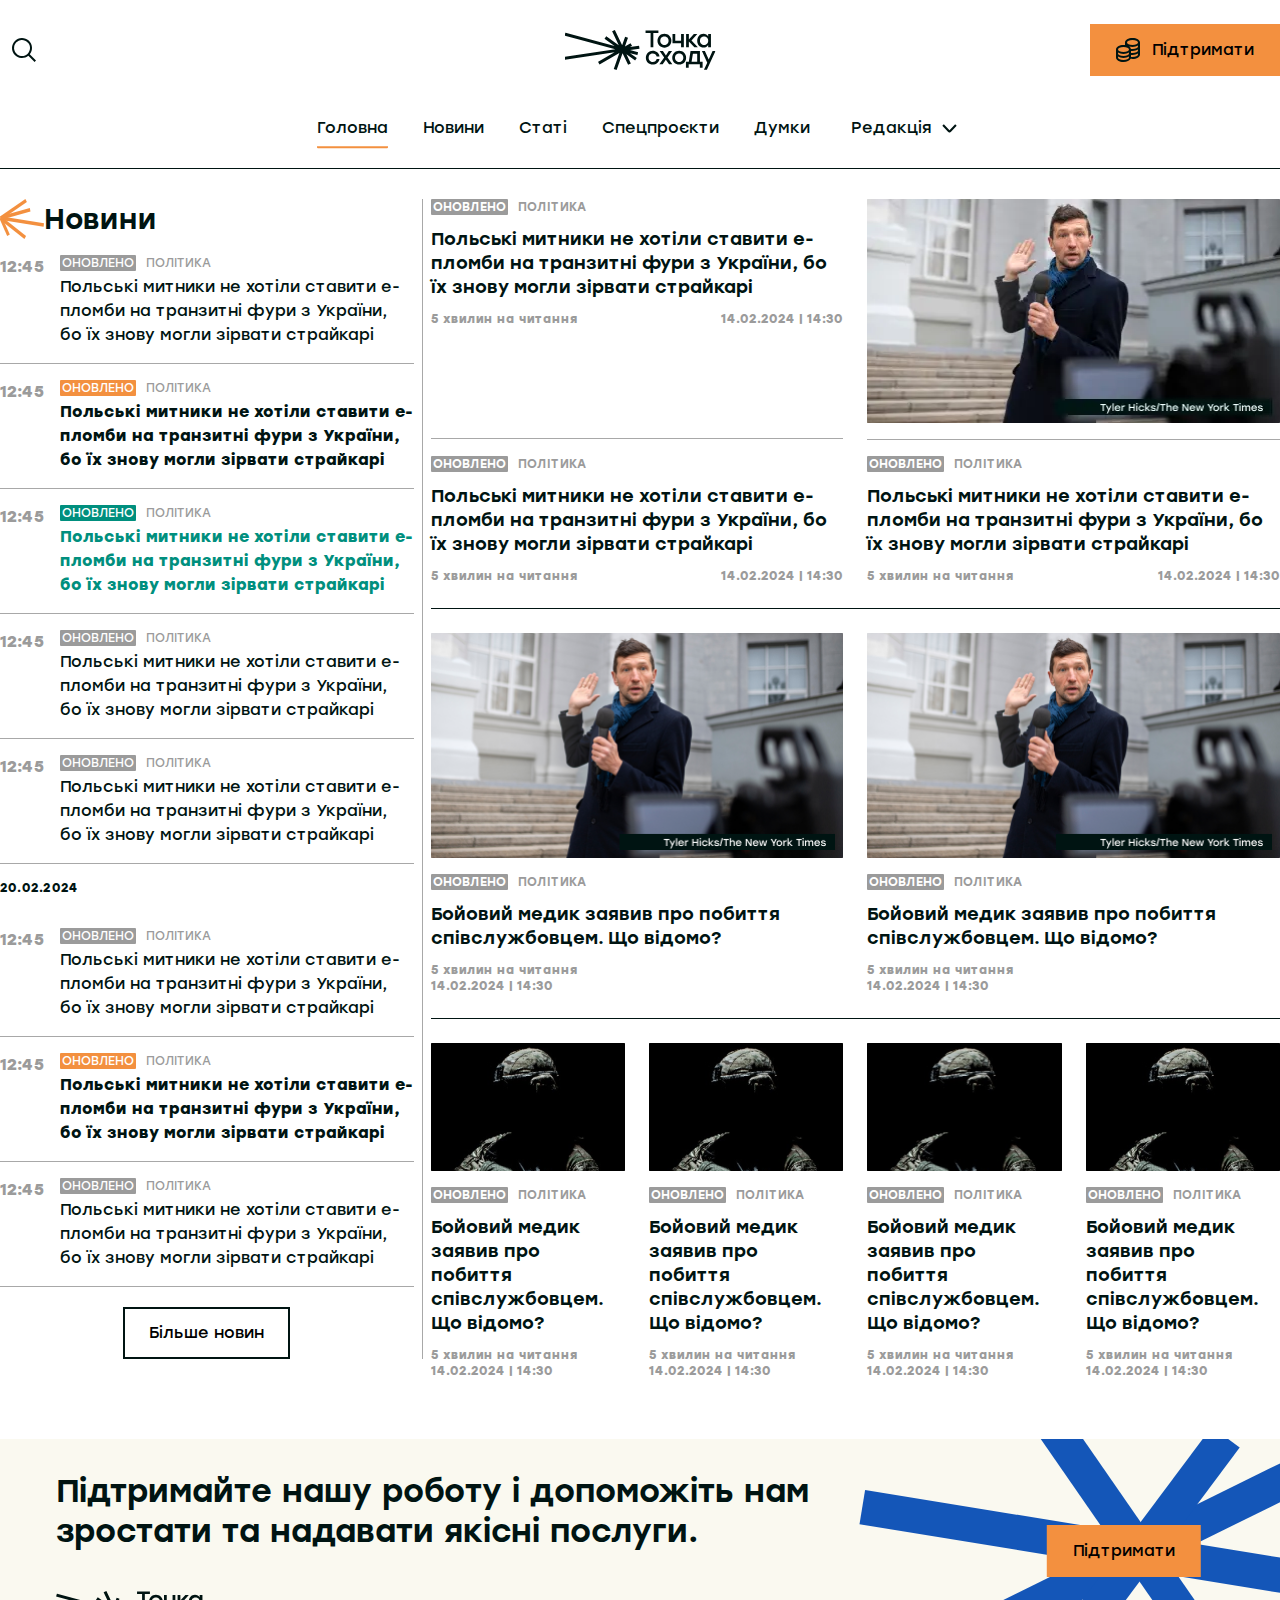
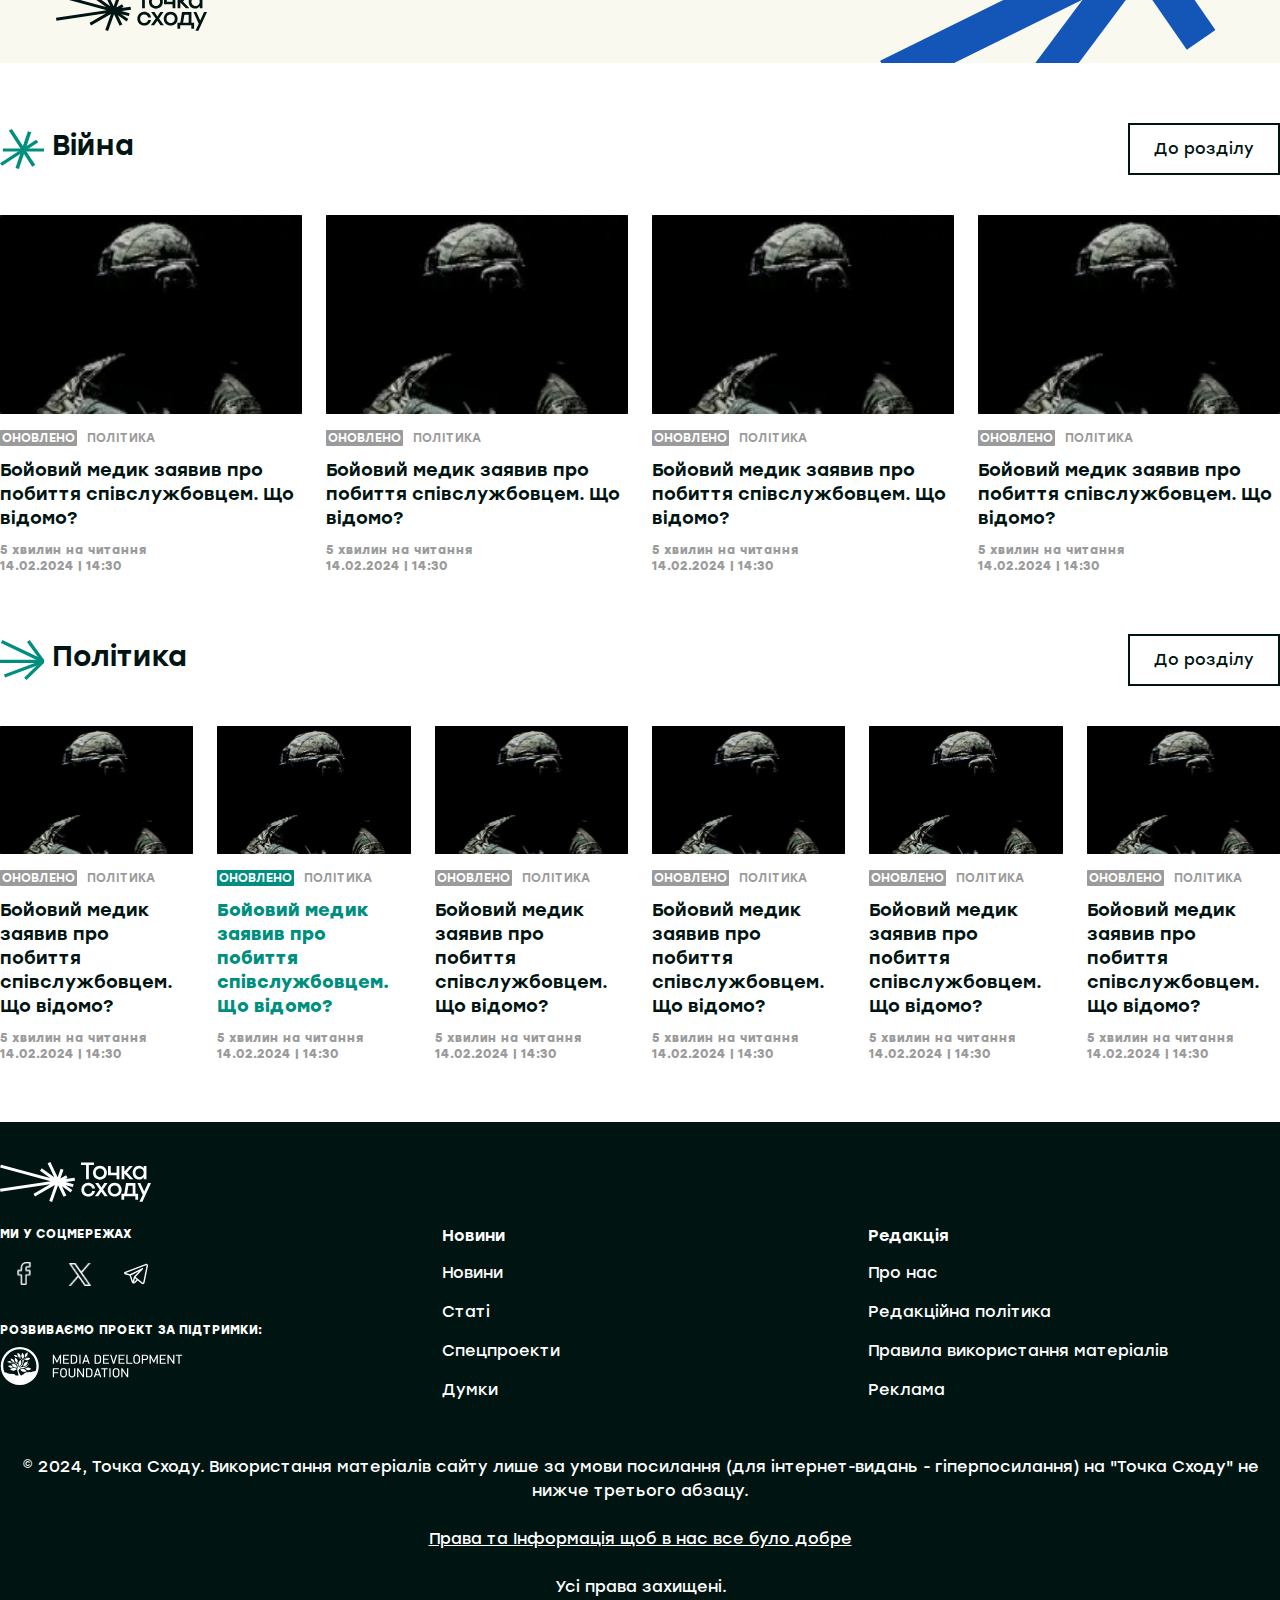
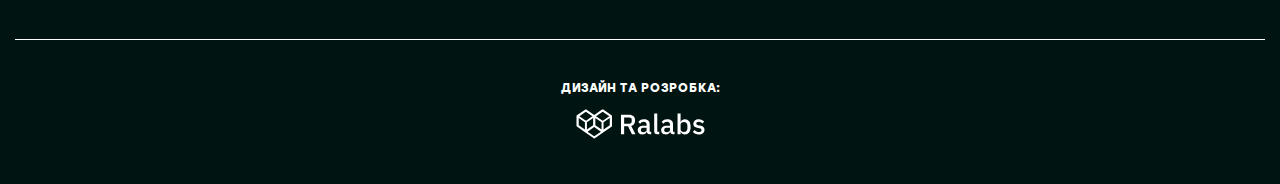
==== commit abe6920d: "pushed the recent changes" ====
--- a/index.html
+++ b/index.html
@@ -8,9 +8,9 @@
   <title>Головна</title>
 
   <link rel="shortcut icon" href="favicon.ico" type="image/x-icon">
-  <link rel="stylesheet" href="css/main.min.css?_v=20240304014120">
-
-  <script defer="defer" src="js/main.min.js?_v=20240304014120"></script>
+  <link rel="stylesheet" href="css/main.min.css?_v=20240305102820">
+
+  <script defer="defer" src="js/main.min.js?_v=20240305102820"></script>
 </head>
 
 <body>
@@ -36,13 +36,6 @@
       </a>
 
       <div class="header__buttons">
-        <div class="language-switcher">
-    <a class="language-switcher__option language-switcher__option--active">УКР</a>
-    <span class="sep-v">|</span>
-    <a class="language-switcher__option">АНГЛ</a>
-</div>
-
-
         <button id="donation-btn" class="button button--primary">
           <i class="icon icon-donation"></i>
           Підтримати
@@ -72,11 +65,17 @@
                 Редакція
                 <i class="icon icon-arrow-down"></i>
             </a>
-            <div class="menu-dropdown__content">
-                <a href="./about-us.html">Про Нас</a>
-                <a href="./editor-policy.html">Політика Редагування</a>
-                <a href="./usage-policy.html">Правила використання матеріалів</a>
-            </div>
+            <ul class="menu-dropdown__content">
+                <li>
+                    <a href="./about-us.html">Про Нас</a>
+                </li>
+                <li>
+                    <a href="./editor-policy.html">Політика Редагування</a>
+                </li>
+                <li>
+                    <a href="./usage-policy.html">Правила використання матеріалів</a>
+                </li>
+            </ul>
         </li>
     </ul>
 </nav>
@@ -429,55 +428,64 @@
                 </div>
                 <div class="article-cards article-cards--grid article-cards--grid-col-4">
                     <div class="article-card">
-                        <picture><source srcset="./images/placeholders/article-card.webp" type="image/webp"><img class="article-card__image" src="./images/placeholders/article-card.png" alt="Article Card Image"></picture>
-                        <div class="article-card__header">
-                            <span class="article-card__tag">Оновлено</span>
-                            <span class="article-card__category">Політика</span>
-                        </div>
-                        <a href="./post-page.html" class="article-card__title">
-                            Бойовий медик заявив про побиття співслужбовцем. Що відомо?
-                        </a>
-                        <div class="article-card__bottom">
-                        <span class="reading-time">
-                          5 хвилин на читання
-                        </span>
-                            <time datetime="2024-02-14 14:30">14.02.2024 | 14:30</time>
-                        </div>
-                    </div>
-                    <div class="article-card">
-                        <picture><source srcset="./images/placeholders/article-card.webp" type="image/webp"><img class="article-card__image" src="./images/placeholders/article-card.png" alt="Article Card Image"></picture>
-                        <div class="article-card__header">
-                            <span class="article-card__tag">Оновлено</span>
-                            <span class="article-card__category">Політика</span>
-                        </div>
-                        <a href="./post-page.html" class="article-card__title">
-                            Бойовий медик заявив про побиття співслужбовцем. Що відомо?
-                        </a>
-                        <div class="article-card__bottom">
-                        <span class="reading-time">
-                          5 хвилин на читання
-                        </span>
-                            <time datetime="2024-02-14 14:30">14.02.2024 | 14:30</time>
-                        </div>
-                    </div>
-                    <div class="article-card">
-                        <picture><source srcset="./images/placeholders/article-card.webp" type="image/webp"><img class="article-card__image" src="./images/placeholders/article-card.png" alt="Article Card Image"></picture>
-                        <div class="article-card__header">
-                            <span class="article-card__tag">Оновлено</span>
-                            <span class="article-card__category">Політика</span>
-                        </div>
-                        <a href="./post-page.html" class="article-card__title">
-                            Бойовий медик заявив про побиття співслужбовцем. Що відомо?
-                        </a>
-                        <div class="article-card__bottom">
-                        <span class="reading-time">
-                          5 хвилин на читання
-                        </span>
-                            <time datetime="2024-02-14 14:30">14.02.2024 | 14:30</time>
-                        </div>
-                    </div>
-                    <div class="article-card">
-                        <picture><source srcset="./images/placeholders/article-card.webp" type="image/webp"><img class="article-card__image" src="./images/placeholders/article-card.png" alt="Article Card Image"></picture>
+
+                        <div class="article-card__image">
+                            <picture><source srcset="./images/placeholders/article-card.webp" type="image/webp"><img src="./images/placeholders/article-card.png" alt="Article Card Image"></picture>
+                        </div>
+                        <div class="article-card__header">
+                            <span class="article-card__tag">Оновлено</span>
+                            <span class="article-card__category">Політика</span>
+                        </div>
+                        <a href="./post-page.html" class="article-card__title">
+                            Бойовий медик заявив про побиття співслужбовцем. Що відомо?
+                        </a>
+                        <div class="article-card__bottom">
+                        <span class="reading-time">
+                          5 хвилин на читання
+                        </span>
+                            <time datetime="2024-02-14 14:30">14.02.2024 | 14:30</time>
+                        </div>
+                    </div>
+                    <div class="article-card">
+                        <div class="article-card__image">
+                            <picture><source srcset="./images/placeholders/article-card.webp" type="image/webp"><img src="./images/placeholders/article-card.png" alt="Article Card Image"></picture>
+                        </div>
+                        <div class="article-card__header">
+                            <span class="article-card__tag">Оновлено</span>
+                            <span class="article-card__category">Політика</span>
+                        </div>
+                        <a href="./post-page.html" class="article-card__title">
+                            Бойовий медик заявив про побиття співслужбовцем. Що відомо?
+                        </a>
+                        <div class="article-card__bottom">
+                        <span class="reading-time">
+                          5 хвилин на читання
+                        </span>
+                            <time datetime="2024-02-14 14:30">14.02.2024 | 14:30</time>
+                        </div>
+                    </div>
+                    <div class="article-card">
+                        <div class="article-card__image">
+                            <picture><source srcset="./images/placeholders/article-card.webp" type="image/webp"><img src="./images/placeholders/article-card.png" alt="Article Card Image"></picture>
+                        </div>
+                        <div class="article-card__header">
+                            <span class="article-card__tag">Оновлено</span>
+                            <span class="article-card__category">Політика</span>
+                        </div>
+                        <a href="./post-page.html" class="article-card__title">
+                            Бойовий медик заявив про побиття співслужбовцем. Що відомо?
+                        </a>
+                        <div class="article-card__bottom">
+                        <span class="reading-time">
+                          5 хвилин на читання
+                        </span>
+                            <time datetime="2024-02-14 14:30">14.02.2024 | 14:30</time>
+                        </div>
+                    </div>
+                    <div class="article-card">
+                        <div class="article-card__image">
+                            <picture><source srcset="./images/placeholders/article-card.webp" type="image/webp"><img src="./images/placeholders/article-card.png" alt="Article Card Image"></picture>
+                        </div>
                         <div class="article-card__header">
                             <span class="article-card__tag">Оновлено</span>
                             <span class="article-card__category">Політика</span>
@@ -634,27 +642,29 @@
         <ul class="mb-4 social-media-list">
           <li class="social-media-list__item">
             <a class="social-media-list__link" href="#">
-              <img src="./images/icons/facebook-white.svg" alt="Facebook">
+              <i class="icon icon-facebook"></i>
             </a>
           </li>
           <li class="social-media-list__item">
             <a class="social-media-list__link" href="#">
-              <img src="./images/icons/twitter-white.svg" alt="Twitter">
+              <i class="icon icon-twitter"></i>
             </a>
           </li>
           <li class="social-media-list__item">
             <a class="social-media-list__link" href="#">
-              <img src="./images/icons/telegram-white.svg" alt="Telegram">
+              <i class="icon icon-telegram"></i>
             </a>
           </li>
         </ul>
         <h6>
           <strong>Розвиваємо проект за підтримки:</strong>
         </h6>
-        <img src="./images/media-dev-logo.svg" alt="Media Development Foundation">
+        <a href="https://mediadevelopmentfoundation.org/">
+          <img src="./images/media-dev-logo.svg" alt="Media Development Foundation">
+        </a>
       </div>
       <nav class="col-8 footer__navigation px-0">
-        <div class="text-center col-6">
+        <div class="col-6 text-left">
           <h5 class="footer__navigation-heading">
             Новини
           </h5>
@@ -681,7 +691,7 @@
             </li>
           </ul>
         </div>
-        <nav class="text-center col-6">
+        <nav class="col-6 text-left">
           <h5 class="footer__navigation-heading">
             Редакція
           </h5>
@@ -711,7 +721,7 @@
       </nav>
     </div>
     <div class="row row--wrap">
-      <div class="text-center col-12">
+      <div class="col-12 text-center">
         <p>
           &copy; 2024, Точка Сходу. Використання матеріалів сайту лише за умови посилання (для інтернет-видань - гіперпосилання) на "Точка Сходу" не нижче третього абзацу.
           <br>
@@ -727,7 +737,7 @@
     </div>
     <hr class="footer__divider">
     <div class="row row--wrap">
-      <div class="text-center col-12">
+      <div class="col-12 text-center">
         <h6 class="mb-2 text-uppercase">
           <strong>Дизайн та розробка:</strong>
         </h6>
--- a/css/main.min.css
+++ b/css/main.min.css
@@ -3,4 +3,4 @@
  * Copyright 2011-2018 The Bootstrap Authors
  * Copyright 2011-2018 Twitter, Inc.
  * Licensed under MIT (https://github.com/twbs/bootstrap/blob/master/LICENSE)
- */@-ms-viewport{width:device-width}html{-webkit-box-sizing:border-box;box-sizing:border-box;-ms-overflow-style:scrollbar}*,::after,::before{-webkit-box-sizing:inherit;box-sizing:inherit}.container{width:100%;padding-right:15px;padding-left:15px;margin-right:auto;margin-left:auto}.container-fluid{width:100%;padding-right:15px;padding-left:15px;margin-right:auto;margin-left:auto}.row{margin-right:-15px;margin-left:-15px}.row--wrap{display:-ms-flexbox;display:-webkit-box;display:flex;-ms-flex-wrap:wrap;flex-wrap:wrap}.no-gutters{margin-right:0;margin-left:0}.no-gutters>.col,.no-gutters>[class*=col-]{padding-right:0;padding-left:0}.col,.col-1,.col-10,.col-11,.col-12,.col-2,.col-3,.col-4,.col-5,.col-6,.col-7,.col-8,.col-9,.col-auto,.col-lg,.col-lg-1,.col-lg-10,.col-lg-11,.col-lg-12,.col-lg-2,.col-lg-3,.col-lg-4,.col-lg-5,.col-lg-6,.col-lg-7,.col-lg-8,.col-lg-9,.col-lg-auto,.col-md,.col-md-1,.col-md-10,.col-md-11,.col-md-12,.col-md-2,.col-md-3,.col-md-4,.col-md-5,.col-md-6,.col-md-7,.col-md-8,.col-md-9,.col-md-auto,.col-sm,.col-sm-1,.col-sm-10,.col-sm-11,.col-sm-12,.col-sm-2,.col-sm-3,.col-sm-4,.col-sm-5,.col-sm-6,.col-sm-7,.col-sm-8,.col-sm-9,.col-sm-auto,.col-xl,.col-xl-1,.col-xl-10,.col-xl-11,.col-xl-12,.col-xl-2,.col-xl-3,.col-xl-4,.col-xl-5,.col-xl-6,.col-xl-7,.col-xl-8,.col-xl-9,.col-xl-auto{position:relative;width:100%;min-height:1px;padding-right:15px;padding-left:15px}.col{-ms-flex-preferred-size:0;flex-basis:0;-ms-flex-positive:1;-webkit-box-flex:1;flex-grow:1;max-width:100%}.col-auto{-ms-flex:0 0 auto;-webkit-box-flex:0;flex:0 0 auto;width:auto;max-width:none}.col-1{-ms-flex:0 0 8.333333%;-webkit-box-flex:0;flex:0 0 8.333333%;max-width:8.333333%}.col-2{-ms-flex:0 0 16.666667%;-webkit-box-flex:0;flex:0 0 16.666667%;max-width:16.666667%}.col-3{-ms-flex:0 0 25%;-webkit-box-flex:0;flex:0 0 25%;max-width:25%}.col-4{-ms-flex:0 0 33.333333%;-webkit-box-flex:0;flex:0 0 33.333333%;max-width:33.333333%}.col-5{-ms-flex:0 0 41.666667%;-webkit-box-flex:0;flex:0 0 41.666667%;max-width:41.666667%}.col-6{-ms-flex:0 0 50%;-webkit-box-flex:0;flex:0 0 50%;max-width:50%}.col-7{-ms-flex:0 0 58.333333%;-webkit-box-flex:0;flex:0 0 58.333333%;max-width:58.333333%}.col-8{-ms-flex:0 0 66.666667%;-webkit-box-flex:0;flex:0 0 66.666667%;max-width:66.666667%}.col-9{-ms-flex:0 0 75%;-webkit-box-flex:0;flex:0 0 75%;max-width:75%}.col-10{-ms-flex:0 0 83.333333%;-webkit-box-flex:0;flex:0 0 83.333333%;max-width:83.333333%}.col-11{-ms-flex:0 0 91.666667%;-webkit-box-flex:0;flex:0 0 91.666667%;max-width:91.666667%}.col-12{-ms-flex:0 0 100%;-webkit-box-flex:0;flex:0 0 100%;max-width:100%}.order-first{-ms-flex-order:-1;-webkit-box-ordinal-group:0;order:-1}.order-last{-ms-flex-order:13;-webkit-box-ordinal-group:14;order:13}.order-0{-ms-flex-order:0;-webkit-box-ordinal-group:1;order:0}.order-1{-ms-flex-order:1;-webkit-box-ordinal-group:2;order:1}.order-2{-ms-flex-order:2;-webkit-box-ordinal-group:3;order:2}.order-3{-ms-flex-order:3;-webkit-box-ordinal-group:4;order:3}.order-4{-ms-flex-order:4;-webkit-box-ordinal-group:5;order:4}.order-5{-ms-flex-order:5;-webkit-box-ordinal-group:6;order:5}.order-6{-ms-flex-order:6;-webkit-box-ordinal-group:7;order:6}.order-7{-ms-flex-order:7;-webkit-box-ordinal-group:8;order:7}.order-8{-ms-flex-order:8;-webkit-box-ordinal-group:9;order:8}.order-9{-ms-flex-order:9;-webkit-box-ordinal-group:10;order:9}.order-10{-ms-flex-order:10;-webkit-box-ordinal-group:11;order:10}.order-11{-ms-flex-order:11;-webkit-box-ordinal-group:12;order:11}.order-12{-ms-flex-order:12;-webkit-box-ordinal-group:13;order:12}.offset-1{margin-left:8.333333%}.offset-2{margin-left:16.666667%}.offset-3{margin-left:25%}.offset-4{margin-left:33.333333%}.offset-5{margin-left:41.666667%}.offset-6{margin-left:50%}.offset-7{margin-left:58.333333%}.offset-8{margin-left:66.666667%}.offset-9{margin-left:75%}.offset-10{margin-left:83.333333%}.offset-11{margin-left:91.666667%}.d-none{display:none!important}.d-inline{display:inline!important}.d-inline-block{display:inline-block!important}.d-block{display:block!important}.d-table{display:table!important}.d-table-row{display:table-row!important}.d-table-cell{display:table-cell!important}.d-flex{display:-ms-flexbox!important;display:-webkit-box!important;display:flex!important}.d-inline-flex{display:-ms-inline-flexbox!important;display:-webkit-inline-box!important;display:inline-flex!important}.flex-row{-ms-flex-direction:row!important;-webkit-box-orient:horizontal!important;-webkit-box-direction:normal!important;flex-direction:row!important}.flex-column{-ms-flex-direction:column!important;-webkit-box-orient:vertical!important;-webkit-box-direction:normal!important;flex-direction:column!important}.flex-row-reverse{-ms-flex-direction:row-reverse!important;-webkit-box-orient:horizontal!important;-webkit-box-direction:reverse!important;flex-direction:row-reverse!important}.flex-column-reverse{-ms-flex-direction:column-reverse!important;-webkit-box-orient:vertical!important;-webkit-box-direction:reverse!important;flex-direction:column-reverse!important}.flex-wrap{-ms-flex-wrap:wrap!important;flex-wrap:wrap!important}.flex-nowrap{-ms-flex-wrap:nowrap!important;flex-wrap:nowrap!important}.flex-wrap-reverse{-ms-flex-wrap:wrap-reverse!important;flex-wrap:wrap-reverse!important}.flex-fill{-ms-flex:1 1 auto!important;-webkit-box-flex:1!important;flex:1 1 auto!important}.flex-grow-0{-ms-flex-positive:0!important;-webkit-box-flex:0!important;flex-grow:0!important}.flex-grow-1{-ms-flex-positive:1!important;-webkit-box-flex:1!important;flex-grow:1!important}.flex-shrink-0{-ms-flex-negative:0!important;flex-shrink:0!important}.flex-shrink-1{-ms-flex-negative:1!important;flex-shrink:1!important}.justify-content-start{-ms-flex-pack:start!important;-webkit-box-pack:start!important;justify-content:flex-start!important}.justify-content-end{-ms-flex-pack:end!important;-webkit-box-pack:end!important;justify-content:flex-end!important}.justify-content-center{-ms-flex-pack:center!important;-webkit-box-pack:center!important;justify-content:center!important}.justify-content-between{-ms-flex-pack:justify!important;-webkit-box-pack:justify!important;justify-content:space-between!important}.justify-content-around{-ms-flex-pack:distribute!important;justify-content:space-around!important}.align-items-start{-ms-flex-align:start!important;-webkit-box-align:start!important;align-items:flex-start!important}.align-items-end{-ms-flex-align:end!important;-webkit-box-align:end!important;align-items:flex-end!important}.align-items-center{-ms-flex-align:center!important;-webkit-box-align:center!important;align-items:center!important}.align-items-baseline{-ms-flex-align:baseline!important;-webkit-box-align:baseline!important;align-items:baseline!important}.align-items-stretch{-ms-flex-align:stretch!important;-webkit-box-align:stretch!important;align-items:stretch!important}.align-content-start{-ms-flex-line-pack:start!important;align-content:flex-start!important}.align-content-end{-ms-flex-line-pack:end!important;align-content:flex-end!important}.align-content-center{-ms-flex-line-pack:center!important;align-content:center!important}.align-content-between{-ms-flex-line-pack:justify!important;align-content:space-between!important}.align-content-around{-ms-flex-line-pack:distribute!important;align-content:space-around!important}.align-content-stretch{-ms-flex-line-pack:stretch!important;align-content:stretch!important}.align-self-auto{-ms-flex-item-align:auto!important;align-self:auto!important}.align-self-start{-ms-flex-item-align:start!important;align-self:flex-start!important}.align-self-end{-ms-flex-item-align:end!important;align-self:flex-end!important}.align-self-center{-ms-flex-item-align:center!important;align-self:center!important}.align-self-baseline{-ms-flex-item-align:baseline!important;align-self:baseline!important}.align-self-stretch{-ms-flex-item-align:stretch!important;align-self:stretch!important}.icon{display:inline-block;width:48px;height:48px;position:relative}.icon-search{background:no-repeat center/100% url(../../images/icons/search.svg)}.icon-arrow-left{background:no-repeat center/100% url(../../images/icons/arrow-left.svg)}.icon-arrow-right{background:no-repeat center/100% url(../../images/icons/arrow-right.svg)}.icon-arrow-down{background:no-repeat center/100% url(../../images/icons/arrow-down.svg)}.icon-donation{background:no-repeat center/100% url(../../images/icons/donation.svg)}.icon-pdf{background:no-repeat center/100% url(../../images/icons/pdf.svg)}*{scrollbar-width:.5rem;scrollbar-color:#f3903f #d6d6d6;scrollbar-color:var(--primary-color) #d6d6d6}::-webkit-scrollbar{width:.5rem;background-color:#fff;background-color:var(--white-color)}::-webkit-scrollbar-track{-webkit-box-shadow:inset 0 0 .375rem rgba(0,0,0,.2);box-shadow:inset 0 0 .375rem rgba(0,0,0,.2);border-radius:.25rem;background:#eee}::-webkit-scrollbar-thumb{border-radius:.25rem;border:0 none #fff;background-color:#f3903f;background-color:var(--primary-color)}::-webkit-scrollbar-thumb:hover{background-color:#f3903f;background-color:var(--primary-hover-color)}@-webkit-keyframes show-header{0%{top:-100%}100%{top:0}}@keyframes show-header{0%{top:-100%}100%{top:0}}@-webkit-keyframes fade-up-big{0%{-webkit-transform:translateY(1rem);transform:translateY(1rem);opacity:0}100%{-webkit-transform:translateY(0);transform:translateY(0);opacity:1}}@keyframes fade-up-big{0%{-webkit-transform:translateY(1rem);transform:translateY(1rem);opacity:0}100%{-webkit-transform:translateY(0);transform:translateY(0);opacity:1}}@-webkit-keyframes rotation{from{-webkit-transform:rotate(0);transform:rotate(0)}to{-webkit-transform:rotate(359deg);transform:rotate(359deg)}}@keyframes rotation{from{-webkit-transform:rotate(0);transform:rotate(0)}to{-webkit-transform:rotate(359deg);transform:rotate(359deg)}}[class*=-ibg]{position:relative}[class*=-ibg] img{position:absolute;width:100%;height:100%;top:0;left:0;-o-object-fit:cover;object-fit:cover}[class*=-ibg_contain] img{-o-object-fit:contain;object-fit:contain}.wrapper{display:-webkit-box;display:-ms-flexbox;display:flex;-webkit-box-orient:vertical;-webkit-box-direction:normal;-ms-flex-direction:column;flex-direction:column;min-height:100%;overflow:hidden}.page{position:relative;-webkit-box-flex:1;-ms-flex:1 1 auto;flex:1 1 auto}.page [data-observ]{position:absolute;top:0;left:0;width:100%;height:.125rem;background:0 0;pointer-events:none}.page_start{padding-top:6.25rem}hr{width:100%;margin:8px 0;border-top:1px solid #001412;border-top:1px solid var(--hr-color)}.page__header{display:-webkit-box;display:-ms-flexbox;display:flex;-webkit-box-align:center;-ms-flex-align:center;align-items:center;-webkit-box-pack:start;-ms-flex-pack:start;justify-content:flex-start;margin-bottom:30px}.page__header img{margin-right:8px}.page__heading{font-size:2rem;font-weight:500;line-height:2.5rem}.page__content hr{margin:40px 0}.page__content h2,.page__content h3,.page__content h4,.page__content h5,.page__content h6{margin-bottom:16px}.button{display:-webkit-inline-box;display:-ms-inline-flexbox;display:inline-flex;-webkit-box-align:center;-ms-flex-align:center;align-items:center;-webkit-box-pack:start;-ms-flex-pack:start;justify-content:flex-start;font-size:16px;font-weight:400;line-height:24px;padding:12px 24px;-webkit-transition:.3s ease-in-out;transition:.3s ease-in-out;-webkit-transition:var(--bs-transition);transition:var(--bs-transition)}.button .icon{width:24px;height:24px}.button--icon-prepend .icon{margin-right:10px}.button--icon-append .icon{margin-left:10px}.button--primary{background-color:#f3903f;background-color:var(--primary-background-color);border:2px solid transparent}.button--primary:hover{background-color:#f3903f;background-color:var(--primary-hover-color);border-color:#001412}.button--primary:active{color:#fff;color:var(--white-color);background-color:#001412;background-color:var(--black-color);border-color:#001412}.button--primary:disabled,.button--primary[disabled]{background-color:#9b9b9b;background-color:var(--primary-disabled-background-color)}.button--secondary{background-color:#fff;background-color:var(--secondary-background-color);border:2px solid #001412;border:2px solid var(--black-color)}.button--secondary:hover{color:#f3903f;color:var(--primary-color);border-color:#f3903f;border-color:var(--primary-color);background-color:#fff;background-color:var(--secondary-hover-background-color)}.button--secondary:active{color:#f3903f;color:var(--primary-color);background-color:rgba(243,144,63,.10196);background-color:var(--secondary-active-background-color)}.button--secondary:disabled,.button--secondary[disabled]{color:#9b9b9b;color:var(--secondary-disabled-background-color)}a{color:#001412;color:var(--black-color)}a.link{display:inline-block;padding:5px 10px;position:relative}a.link--underline:after{content:"";position:absolute;bottom:0;left:10px;width:calc(100% - 20px);height:2px;border-radius:0 0 1px 1px;background-color:#f3903f;background-color:var(--primary-color);opacity:1;-webkit-transform:translate3d(0,.2em,0);transform:translate3d(0,.2em,0)}a:hover{color:#f3903f;color:var(--primary-color)}h1{font-size:2rem;font-weight:500;line-height:2.5rem}h2{font-size:1.75rem;font-weight:500;line-height:2rem}h3{font-size:1.5rem;font-weight:500;line-height:1.75rem}h4{font-size:1.25rem;font-weight:500;line-height:1.5rem}h5{font-size:1rem;font-weight:500;line-height:1.25rem}h6{font-size:.75rem;font-weight:400;line-height:1rem}.sep-v{font-size:16px;font-weight:400;line-height:24px}.section{margin:60px 0}.section__header{display:-webkit-box;display:-ms-flexbox;display:flex;-webkit-box-align:center;-ms-flex-align:center;align-items:center;-webkit-box-pack:justify;-ms-flex-pack:justify;justify-content:space-between;margin-bottom:40px}.menu-dropdown{position:relative;display:inline-block}.menu-dropdown__button{display:-webkit-inline-box;display:-ms-inline-flexbox;display:inline-flex;-webkit-box-align:center;-ms-flex-align:center;align-items:center;padding:16px;font-size:1rem;border:none;cursor:pointer}.menu-dropdown__button .icon{width:15px;height:15px}.menu-dropdown__button--icon-prepend .icon{margin-right:10px}.menu-dropdown__button--icon-append .icon{margin-left:10px}.menu-dropdown__content{display:none;position:absolute;background-color:#fff;background-color:var(--white-color);min-width:160px;-webkit-box-shadow:0 8px 16px 0 rgba(0,0,0,.2);box-shadow:0 8px 16px 0 rgba(0,0,0,.2);z-index:1}.menu-dropdown__content a{color:#001412;color:var(--black-color);font-size:1rem;padding:12px 16px;-webkit-text-decoration:none;text-decoration:none;white-space:nowrap;display:block}.menu-dropdown:hover .menu-dropdown__content{display:block}button#donation-btn .icon{margin-right:12px}.header{width:100%;-webkit-transition:background-color .3s ease-in-out;transition:background-color .3s ease-in-out;-webkit-transition:background-color var(--bs-transition);transition:background-color var(--bs-transition);z-index:50;padding-top:24px;margin-bottom:30px}.header .container{height:100%}.header .row{display:-webkit-box;display:-ms-flexbox;display:flex;-webkit-box-pack:justify;-ms-flex-pack:justify;justify-content:space-between;-webkit-box-align:center;-ms-flex-align:center;align-items:center;position:relative}.header .row:first-child{margin-bottom:24px}.header hr{margin:12px 0 0 0}.header__logo{position:absolute;top:50%;left:50%;-webkit-transform:translate(-50%,-50%);-ms-transform:translate(-50%,-50%);transform:translate(-50%,-50%)}.header__buttons{display:-webkit-box;display:-ms-flexbox;display:flex;-webkit-box-align:center;-ms-flex-align:center;align-items:center;-webkit-box-pack:justify;-ms-flex-pack:justify;justify-content:space-between}.header__buttons>:not(:last-child){margin-right:20px}.header .main-navigation{margin:0 auto}.header .main-navigation .menu__list{display:-webkit-box;display:-ms-flexbox;display:flex;-webkit-box-align:center;-ms-flex-align:center;align-items:center;-webkit-box-pack:justify;-ms-flex-pack:justify;justify-content:space-between;margin:0 auto}.header .main-navigation .menu__list .menu__item:not(:last-child){margin-right:15px}.header .main-navigation .menu__list .menu__item--active .menu__link::after{opacity:1;-webkit-transform:translate3d(0,.2em,0);transform:translate3d(0,.2em,0)}.header .main-navigation .menu__list .menu__link{display:block;padding:5px 10px;position:relative}.header .main-navigation .menu__list .menu__link:after{content:"";position:absolute;bottom:0;left:10px;width:calc(100% - 20px);height:2px;border-radius:0 0 1px 1px;background-color:#f3903f;background-color:var(--primary-color);opacity:0}.header .main-navigation .menu__list .menu__link:hover::after{opacity:1;-webkit-transform:translate3d(0,.2em,0);transform:translate3d(0,.2em,0)}.search-bar{display:-webkit-box;display:-ms-flexbox;display:flex;-webkit-box-align:center;-ms-flex-align:center;align-items:center;-webkit-box-pack:left;-ms-flex-pack:left;justify-content:left;height:50px;position:relative}.search-bar__btn-open{height:48px;width:48px;background:0 0;z-index:10}.search-bar__btn-close{height:48px;width:48px;font-size:32px;background:0 0;opacity:0;-webkit-transition:opacity .25s,-webkit-transform .25s;transition:opacity .25s,-webkit-transform .25s;transition:opacity .25s,transform .25s;transition:opacity .25s,transform .25s,-webkit-transform .25s;z-index:9;position:absolute;right:0;top:0}.search-bar__input{height:100%;width:375px;border:1px solid #9b9b9b;border:1px solid var(--gray-color-primary);padding:5px 50px 5px 50px;opacity:0;-webkit-transition:opacity .25s,-webkit-transform .25s;transition:opacity .25s,-webkit-transform .25s;transition:opacity .25s,transform .25s;transition:opacity .25s,transform .25s,-webkit-transform .25s;position:absolute;left:0}.search-bar__input input[type=search]{width:100%;height:100%}.search-bar--active .search-bar__input{opacity:1}.search-bar--active .search-bar__btn-close{opacity:1}.language-switcher{display:-webkit-box;display:-ms-flexbox;display:flex;-webkit-box-align:center;-ms-flex-align:center;align-items:center;-webkit-box-pack:center;-ms-flex-pack:center;justify-content:center}.language-switcher__option{display:block;padding:5px;cursor:pointer;margin:0 5px;position:relative}.language-switcher__option:after{content:"";position:absolute;bottom:0;left:5px;width:calc(100% - 10px);height:2px;border-radius:0 0 1px 1px;background-color:#001412;background-color:var(--black-color);opacity:0}.language-switcher__option--active::after,.language-switcher__option:focus::after,.language-switcher__option:hover::after{opacity:1;-webkit-transform:translate3d(0,.2em,0);transform:translate3d(0,.2em,0)}.news-sidebar{padding-right:8px;border-right:1px solid #a8a8a8;border-right:1px solid var(--vr-color)}.news-sidebar__heading{display:-webkit-box;display:-ms-flexbox;display:flex;-webkit-box-align:center;-ms-flex-align:center;align-items:center;-webkit-box-pack:start;-ms-flex-pack:start;justify-content:flex-start}.news-sidebar__divider{font-size:.75rem;font-weight:700;line-height:1rem;letter-spacing:.02em;text-align:left;padding:16px 0}.news-sidebar .article{display:-webkit-box;display:-ms-flexbox;display:flex;-webkit-box-align:start;-ms-flex-align:start;align-items:flex-start;-webkit-box-pack:start;-ms-flex-pack:start;justify-content:flex-start;padding:16px 0;border-bottom:1px solid #a8a8a8;border-bottom:1px solid var(--gray-color-secondary)}.news-sidebar .article time{color:#9b9b9b;color:var(--gray-color-primary);font-size:1rem;font-weight:700;text-align:left;margin-right:16px}.news-sidebar .article__wrapper{display:-webkit-box;display:-ms-flexbox;display:flex;-webkit-box-orient:vertical;-webkit-box-direction:normal;-ms-flex-direction:column;flex-direction:column;-webkit-box-align:start;-ms-flex-align:start;align-items:flex-start;-webkit-box-pack:start;-ms-flex-pack:start;justify-content:flex-start}.news-sidebar .article__header{display:-webkit-box;display:-ms-flexbox;display:flex;-webkit-box-align:center;-ms-flex-align:center;align-items:center;-webkit-box-pack:start;-ms-flex-pack:start;justify-content:flex-start;width:100%;margin-bottom:4px;font-size:.75rem;line-height:1rem;text-transform:uppercase}.news-sidebar .article__header>:not(:last-child){margin-right:10px}.news-sidebar .article__tag{padding:0 2px;border-radius:1px;color:#fff;color:var(--white-color);background-color:#9b9b9b;background-color:var(--gray-color-primary)}.news-sidebar .article__category{color:#9b9b9b;color:var(--gray-color-primary)}.news-sidebar .article__title{font-size:1rem;font-weight:400;line-height:1.5rem;text-align:left}.news-sidebar .article--important .article__tag{background-color:#f3903f;background-color:var(--primary-color)}.news-sidebar .article--important .article__title{font-weight:700}.news-sidebar .article--promo .article__tag{background-color:#008f7e;background-color:var(--green-color)}.news-sidebar .article--promo .article__title{color:#008f7e;color:var(--green-color);font-weight:700}.news-sidebar__cta{display:block;margin:20px auto 0 auto}.navigation-tabs{display:-webkit-box;display:-ms-flexbox;display:flex;-webkit-box-align:center;-ms-flex-align:center;align-items:center;-webkit-box-pack:justify;-ms-flex-pack:justify;justify-content:space-between;margin-bottom:20px}.navigation-tabs__tabs{display:-webkit-box;display:-ms-flexbox;display:flex;-webkit-box-align:center;-ms-flex-align:center;align-items:center;-webkit-box-pack:start;-ms-flex-pack:start;justify-content:flex-start}.navigation-tabs__tab{display:block;padding:5px 10px;background:0 0;position:relative}.navigation-tabs__tab:not(:last-child){margin-right:20px}.navigation-tabs__tab:after{content:"";position:absolute;bottom:0;left:5px;width:calc(100% - 10px);height:2px;border-radius:0 0 1px 1px;background-color:#f3903f;background-color:var(--primary-color);opacity:0}.navigation-tabs__tab--active::after,.navigation-tabs__tab:focus::after,.navigation-tabs__tab:hover::after{opacity:1;-webkit-transform:translate3d(0,.2em,0);transform:translate3d(0,.2em,0)}.navigation-tabs__list ul{display:-webkit-box;display:-ms-flexbox;display:flex;-webkit-box-align:center;-ms-flex-align:center;align-items:center;-webkit-box-pack:justify;-ms-flex-pack:justify;justify-content:space-between}.navigation-tabs__list ul li{height:24px}.navigation-tabs__item--next,.navigation-tabs__item--prev{display:inline-block;width:24px;height:24px;background:0 0}.navigation-tabs__item--next .icon,.navigation-tabs__item--prev .icon{width:100%;height:100%}.navigation-tabs__item--current{background:0 0;margin:0 16px}.sidebar-navigation{height:100%;border-right:1px solid #9b9b9b;border-right:1px solid var(--gray-color-primary)}.sidebar-navigation__list{display:-webkit-box;display:-ms-flexbox;display:flex;-webkit-box-orient:vertical;-webkit-box-direction:normal;-ms-flex-direction:column;flex-direction:column;-webkit-box-align:start;-ms-flex-align:start;align-items:flex-start;-webkit-box-pack:center;-ms-flex-pack:center;justify-content:center}.sidebar-navigation__item:not(:last-child){margin-bottom:8px}.sidebar-navigation__item--active .sidebar-navigation__link::after{opacity:1;-webkit-transform:translate3d(0,.2em,0);transform:translate3d(0,.2em,0)}.sidebar-navigation__link{display:block;padding:5px 10px 5px 0;position:relative}.sidebar-navigation__link:after{content:"";position:absolute;bottom:0;left:0;width:calc(100% - 10px);height:2px;border-radius:0 0 1px 1px;background-color:#f3903f;background-color:var(--primary-color);opacity:0}.sidebar-navigation__link:hover::after{opacity:1;-webkit-transform:translate3d(0,.2em,0);transform:translate3d(0,.2em,0)}.article-cards--grid-container{display:grid;grid-template-areas:"first third" "second third";grid-template-columns:calc(50% - 12px) calc(50% - 12px);grid-gap:16px 24px}.article-cards--grid-container .article-card:first-child{grid-area:first;height:240px}.article-cards--grid-container .article-card:nth-child(2){grid-area:second}.article-cards--grid-container .article-card:last-child{grid-area:third}.article-cards--grid-container .article-card:last-child .article-card__image{height:241px;width:100%;padding-bottom:16px;border-bottom:1px solid #a8a8a8;border-bottom:1px solid var(--gray-color-secondary)}.article-cards--grid-container .article-card:last-child .article-card__image img{height:100%;width:100%;-o-object-fit:cover;object-fit:cover}.article-cards--grid{--grid-layout-gap:24px;--grid-column-count:6;--grid-item--min-width:193px;--gap-count:calc(var(--grid-column-count) - 1);--total-gap-width:calc(var(--gap-count) * var(--grid-layout-gap));--grid-item--max-width:calc((100% - var(--total-gap-width)) / var(--grid-column-count));display:grid;grid-template-columns:repeat(auto-fill,minmax(max(193px,calc((100% - calc((6 - 1) * 24px))/ 6)),1fr));grid-template-columns:repeat(auto-fill,minmax(max(193px,calc((100% - calc(calc(6 - 1) * 24px))/ 6)),1fr));grid-template-columns:repeat(auto-fill,minmax(max(var(--grid-item--min-width),var(--grid-item--max-width)),1fr));grid-gap:24px;grid-gap:var(--grid-layout-gap)}.article-cards--grid-col-2{--grid-column-count:2}.article-cards--grid-col-3{--grid-column-count:3}.article-cards--grid-col-4{--grid-column-count:4}.article-cards--large .article-card__bottom{-webkit-box-orient:horizontal!important;-webkit-box-direction:normal!important;-ms-flex-direction:row!important;flex-direction:row!important}.article-cards--large .article-card__bottom{-webkit-box-pack:justify;-ms-flex-pack:justify;justify-content:space-between}.article-cards--featured{--grid-item--min-width:400px}.article-cards--featured .article-card__bottom{-webkit-box-orient:horizontal!important;-webkit-box-direction:normal!important;-ms-flex-direction:row!important;flex-direction:row!important}.article-cards--featured .article-card__bottom{-webkit-box-pack:justify;-ms-flex-pack:justify;justify-content:space-between}.article-cards--featured .article-card--featured{border-bottom:1px solid #a8a8a8;border-bottom:1px solid var(--gray-color-secondary)}.article-cards .article-card{display:-webkit-box;display:-ms-flexbox;display:flex;-webkit-box-orient:vertical;-webkit-box-direction:normal;-ms-flex-direction:column;flex-direction:column}.article-cards .article-card--with-image .article-card__image{height:225px;width:100%}.article-cards .article-card--with-image .article-card__image img{height:100%;width:100%;-o-object-fit:cover;object-fit:cover}.article-cards .article-card__image{margin-bottom:16px}.article-cards .article-card__header{display:-webkit-box;display:-ms-flexbox;display:flex;-webkit-box-align:center;-ms-flex-align:center;align-items:center;-webkit-box-pack:start;-ms-flex-pack:start;justify-content:flex-start;margin-bottom:12px;font-size:.75rem;font-weight:500;line-height:1rem;text-transform:uppercase}.article-cards .article-card__header>:not(:last-child){margin-right:10px}.article-cards .article-card__tag{padding:0 2px;border-radius:1px;color:#fff;color:var(--white-color);background-color:#9b9b9b;background-color:var(--gray-color-primary)}.article-cards .article-card__category{color:#9b9b9b;color:var(--gray-color-primary)}.article-cards .article-card__title{font-size:1.125rem;font-weight:500;line-height:1.5rem}.article-cards .article-card__bottom{display:-webkit-box;display:-ms-flexbox;display:flex;-webkit-box-orient:vertical;-webkit-box-direction:normal;-ms-flex-direction:column;flex-direction:column;color:#9b9b9b;color:var(--gray-color-primary);font-size:.75rem;font-weight:700;line-height:1rem;margin-top:12px}.article-cards .article-card--promo .article-card__tag{background-color:#008f7e;background-color:var(--green-color)}.article-cards .article-card--promo .article-card__title{color:#008f7e;color:var(--green-color);font-weight:700}.expert-articles-cards--grid{--grid-layout-gap:24px;--grid-column-count:6;--grid-item--min-width:200px;--gap-count:calc(var(--grid-column-count) - 1);--total-gap-width:calc(var(--gap-count) * var(--grid-layout-gap));--grid-item--max-width:calc((100% - var(--total-gap-width)) / var(--grid-column-count));display:grid;grid-template-columns:repeat(auto-fill,minmax(max(200px,calc((100% - calc((6 - 1) * 24px))/ 6)),1fr));grid-template-columns:repeat(auto-fill,minmax(max(200px,calc((100% - calc(calc(6 - 1) * 24px))/ 6)),1fr));grid-template-columns:repeat(auto-fill,minmax(max(var(--grid-item--min-width),var(--grid-item--max-width)),1fr));grid-gap:24px;grid-gap:var(--grid-layout-gap)}.expert-articles-cards--grid-col-2{--grid-column-count:2}.expert-articles-cards--grid-col-3{--grid-column-count:3}.expert-articles-cards--grid-col-4{--grid-column-count:4}.expert-articles-cards .expert-article-card{display:-webkit-box;display:-ms-flexbox;display:flex;-webkit-box-orient:vertical;-webkit-box-direction:normal;-ms-flex-direction:column;flex-direction:column}.expert-articles-cards .expert-article-card__image{height:175px;border-radius:1px;margin-bottom:16px}.expert-articles-cards .expert-article-card__image img{width:100%;height:100%;-o-object-fit:cover;object-fit:cover}.expert-articles-cards .expert-article-card__author{display:inline-block;padding:8px 16px 8px 16px;width:-webkit-fit-content;width:-moz-fit-content;width:fit-content;color:#fff;color:var(--white-color);background-color:#1456b8;background-color:var(--blue-color);border-radius:1px;margin-bottom:8px}.expert-articles-cards .expert-article-card__header{font-size:.75rem;font-weight:700;line-height:1rem;color:#9b9b9b;color:var(--gray-color-primary)}.expert-articles-cards .expert-article-card__tag{padding:0 2px;border-radius:1px;color:#fff;color:var(--white-color);background-color:#9b9b9b;background-color:var(--gray-color-primary)}.expert-articles-cards .expert-article-card__category{color:#9b9b9b;color:var(--gray-color-primary)}.expert-articles-cards .expert-article-card__title{font-size:1.125rem;font-weight:500;line-height:1.5rem;margin-top:16px}.expert-articles-cards .expert-article-card__bottom{display:-webkit-box;display:-ms-flexbox;display:flex;-webkit-box-orient:vertical;-webkit-box-direction:normal;-ms-flex-direction:column;flex-direction:column;color:#9b9b9b;color:var(--gray-color-primary);font-size:.75rem;font-weight:700;line-height:1rem;margin-top:12px}.article-rows .article-row{display:-webkit-box;display:-ms-flexbox;display:flex;-webkit-box-align:start;-ms-flex-align:start;align-items:flex-start;-webkit-box-pack:start;-ms-flex-pack:start;justify-content:flex-start;padding:0 0 40px 0}.article-rows .article-row:not(:last-child){margin-bottom:40px;border-bottom:1px solid #001412;border-bottom:1px solid var(--black-color)}.article-rows .article-row__image{width:150px;margin-right:15px}.article-rows .article-row__image img{height:100%;width:100%;-o-object-fit:cover;object-fit:cover}.article-rows .article-row__wrapper{width:calc(100% - 150px)}.article-rows .article-row__header{display:-webkit-box;display:-ms-flexbox;display:flex;-webkit-box-align:center;-ms-flex-align:center;align-items:center;-webkit-box-pack:start;-ms-flex-pack:start;justify-content:flex-start;margin-bottom:12px;font-size:.75rem;font-weight:500;line-height:1rem;text-transform:uppercase}.article-rows .article-row__header>:not(:last-child){margin-right:10px}.article-rows .article-row__tag{padding:0 2px;border-radius:1px;color:#fff;color:var(--white-color);background-color:#9b9b9b;background-color:var(--gray-color-primary)}.article-rows .article-row__category{color:#9b9b9b;color:var(--gray-color-primary)}.article-rows .article-row__title{display:block;font-size:1.25rem;font-weight:400;line-height:1.5rem;margin-bottom:12px}.article-rows .article-row__text{margin-bottom:12px}.article-rows .article-row__bottom{display:-webkit-box;display:-ms-flexbox;display:flex;-webkit-box-align:center;-ms-flex-align:center;align-items:center;-webkit-box-pack:justify;-ms-flex-pack:justify;justify-content:space-between;color:#9b9b9b;color:var(--gray-color-primary);font-size:.75rem;font-weight:700;line-height:1rem;margin-top:12px}.article-rows .article-row--important .article-row__tag{background-color:#f3903f;background-color:var(--primary-color)}.article-rows .article-row--important .article-row__title{font-weight:700}.article-rows .article-row--promo .article-row__tag{background-color:#008f7e;background-color:var(--green-color)}.article-rows .article-row--promo .article-row__title{color:#008f7e;color:var(--green-color);font-weight:700}.pagination{display:block;margin:20px 0}.pagination__list{display:-webkit-box;display:-ms-flexbox;display:flex;-webkit-box-align:center;-ms-flex-align:center;align-items:center;-webkit-box-pack:center;-ms-flex-pack:center;justify-content:center}.pagination__item{margin:0 2px}.pagination__item .icon{width:24px;height:24px}.pagination__item--disabled{color:#9b9b9b!important;color:var(--gray-color-primary)!important}.pagination__item--disabled .pagination__link{pointer-events:none;cursor:default;-webkit-text-decoration:none;text-decoration:none}.pagination__item--disabled .pagination__link{color:#9b9b9b!important;color:var(--gray-color-primary)!important}.pagination__item--active .pagination__link{border-color:#001412;border-color:var(--black-color)}.pagination__item:active:not(.pagination__item--disabled) .pagination__link,.pagination__item:hover:not(.pagination__item--disabled) .pagination__link{border-color:#f3903f;border-color:var(--primary-color)}.pagination__link{color:#001412;color:var(--black-color);padding:8px 16px;border:2px solid transparent}.pagination__link--next,.pagination__link--prev{display:-webkit-inline-box;display:-ms-inline-flexbox;display:inline-flex;-webkit-box-align:center;-ms-flex-align:center;align-items:center;-webkit-box-pack:center;-ms-flex-pack:center;justify-content:center}.banner{height:224px;background:no-repeat center right/35% 100% url(/images/banner-background-1.svg),#faf9f0;background:no-repeat center right/35% 100% url(/images/banner-background-1.svg),var(--banner-background-color);padding:32px 56px;position:relative}.banner__heading{color:#001412;color:var(--black-color);font-size:2rem;font-weight:500;line-height:2.5rem;text-align:left;padding-right:35%}.banner__logo{position:absolute;left:56px;bottom:32px}.banner__cta{position:absolute;bottom:50%;right:7%;-webkit-transform:translate(7%,50%);-ms-transform:translate(7%,50%);transform:translate(7%,50%)}.banner-small{background:no-repeat center bottom/100% 50% url(/images/banner-background-2.svg),#faf9f0;background:no-repeat center bottom/100% 50% url(/images/banner-background-2.svg),var(--banner-background-color);padding:32px 24px;position:relative}.banner-small__heading{color:#001412;color:var(--black-color);font-size:2rem;font-weight:500;line-height:2.5rem;text-align:left;padding:100px 0 100px 0}.banner-small__logo{position:absolute;top:32px;left:24px}.banner-small__cta{position:absolute;bottom:7%;right:50%;-webkit-transform:translate(50%,7%);-ms-transform:translate(50%,7%);transform:translate(50%,7%)}.author-card{display:-webkit-box;display:-ms-flexbox;display:flex}.author-card__image{height:200px;width:300px;margin-right:24px}.author-card__image img{height:100%;width:100%;-o-object-fit:cover;object-fit:cover}.author-card__wrapper{display:-webkit-box;display:-ms-flexbox;display:flex;-webkit-box-orient:vertical;-webkit-box-direction:normal;-ms-flex-direction:column;flex-direction:column}.author-card__name{font-size:2rem;font-weight:500;line-height:2.5rem;margin-bottom:8px}.author-card__bio{font-size:1rem;font-weight:400;line-height:1.5rem;text-align:left}.author-card__socials{display:-webkit-box;display:-ms-flexbox;display:flex;-webkit-box-align:center;-ms-flex-align:center;align-items:center;-webkit-box-pack:start;-ms-flex-pack:start;justify-content:flex-start;margin-top:16px}.post-page__header{display:-webkit-box;display:-ms-flexbox;display:flex;-webkit-box-align:start;-ms-flex-align:start;align-items:flex-start;margin-bottom:0}.post-page__header-image{margin-right:8px}.post-page__header-wrapper{display:-webkit-box;display:-ms-flexbox;display:flex;-webkit-box-orient:vertical;-webkit-box-direction:normal;-ms-flex-direction:column;flex-direction:column;-webkit-box-align:start;-ms-flex-align:start;align-items:flex-start;-webkit-box-pack:start;-ms-flex-pack:start;justify-content:flex-start}.post-page__header .social-share{margin:16px 0 0 0}.post-page__content a{-webkit-text-decoration:underline;text-decoration:underline}.post-page__content figure{margin:40px 0}.post-page__content figure img{width:100%}.post-page__content figure figcaption{color:#9b9b9b;color:var(--gray-color-primary);font-size:.75rem;font-weight:400;line-height:.75rem;margin-top:4px}.post-page__content h2,.post-page__content h3,.post-page__content h4,.post-page__content h5,.post-page__content h6{margin-bottom:20px}.post-page hr{margin:32px 0 64px 0}.post-author-card{display:-webkit-box;display:-ms-flexbox;display:flex;-webkit-box-align:center;-ms-flex-align:center;align-items:center;-webkit-box-pack:start;-ms-flex-pack:start;justify-content:flex-start;margin-top:16px}.post-author-card__image{width:48px;height:48px;margin-right:16px}.post-author-card__image img{height:100%;width:100%;-o-object-fit:cover;object-fit:cover}.post-author-card__wrapper{display:-webkit-box;display:-ms-flexbox;display:flex;-webkit-box-orient:vertical;-webkit-box-direction:normal;-ms-flex-direction:column;flex-direction:column;-webkit-box-pack:start;-ms-flex-pack:start;justify-content:flex-start}.post-author-card__name{font-size:1rem;font-weight:500;line-height:1.5rem;letter-spacing:.0125rem}.post-author-card__time{color:#9b9b9b;color:var(--gray-color-primary);font-size:.75rem;font-weight:700;line-height:1rem;margin-top:8px}.social-share{display:-webkit-box;display:-ms-flexbox;display:flex;-webkit-box-align:center;-ms-flex-align:center;align-items:center;-webkit-box-pack:start;-ms-flex-pack:start;justify-content:flex-start;color:#9b9b9b;color:var(--gray-color-primary);font-size:.75rem;font-weight:700;text-transform:uppercase;line-height:1rem;letter-spacing:.02em;margin:20px 0}.social-share__list{display:-webkit-box;display:-ms-flexbox;display:flex;-webkit-box-align:center;-ms-flex-align:center;align-items:center;-webkit-box-pack:start;-ms-flex-pack:start;justify-content:flex-start}.social-share__item:not(:last-child){margin-right:8px}.social-share__link{display:-webkit-inline-box;display:-ms-inline-flexbox;display:inline-flex;-webkit-box-align:center;-ms-flex-align:center;align-items:center;-webkit-box-pack:center;-ms-flex-pack:center;justify-content:center;height:24px;width:24px}.social-share__link img{width:100%;height:100%}.post-tags{display:-webkit-box;display:-ms-flexbox;display:flex;-webkit-box-align:center;-ms-flex-align:center;align-items:center;-webkit-box-pack:start;-ms-flex-pack:start;justify-content:flex-start;color:#9b9b9b;color:var(--gray-color-primary);font-size:.75rem;font-weight:400;line-height:1rem;letter-spacing:.02em;margin:20px 0}.post-tags strong{text-transform:uppercase;margin-right:8px}.post-tags__list{display:-webkit-box;display:-ms-flexbox;display:flex;-webkit-box-align:center;-ms-flex-align:center;align-items:center;-webkit-box-pack:start;-ms-flex-pack:start;justify-content:flex-start}.post-tags__item:not(:last-child){margin-right:8px}.recent-news{margin:16px 0}.recent-news__header{display:-webkit-box;display:-ms-flexbox;display:flex;-webkit-box-align:center;-ms-flex-align:center;align-items:center;-webkit-box-pack:start;-ms-flex-pack:start;justify-content:flex-start;margin-bottom:16px}.recent-news__heading{font-size:1.5rem;font-weight:500;line-height:2rem}.footer{color:#fff;color:var(--white-color);padding:40px 0;margin-top:60px;background:#001412;background:var(--black-color)}.footer a{color:#fff;color:var(--white-color)}.footer hr.footer__divider{border-top-color:#fff;border-top-color:var(--white-color);margin:40px 0}.footer__container{display:block}.footer__info h6{text-transform:uppercase;margin-bottom:8px}.footer__navigation{display:-webkit-box;display:-ms-flexbox;display:flex;-webkit-box-align:start;-ms-flex-align:start;align-items:flex-start}.footer__navigation .col{text-align:center}.footer__navigation-heading{margin-bottom:10px}.footer__navigation .menu__list{display:-webkit-box;display:-ms-flexbox;display:flex;-webkit-box-orient:vertical;-webkit-box-direction:normal;-ms-flex-direction:column;flex-direction:column;-webkit-box-align:center;-ms-flex-align:center;align-items:center;-webkit-box-pack:start;-ms-flex-pack:start;justify-content:flex-start}.footer__navigation .menu__item:not(:last-child){margin-bottom:5px}.footer__navigation .menu__link{display:block;color:#fff;color:var(--white-color);padding:5px 10px}.footer .social-media-list{display:-webkit-box;display:-ms-flexbox;display:flex;-webkit-box-align:center;-ms-flex-align:center;align-items:center;-webkit-box-pack:start;-ms-flex-pack:start;justify-content:flex-start}.footer .social-media-list__item:not(:last-child){margin-right:8px}.footer .social-media-list__link{display:-webkit-inline-box;display:-ms-inline-flexbox;display:inline-flex;-webkit-box-align:center;-ms-flex-align:center;align-items:center;-webkit-box-pack:center;-ms-flex-pack:center;justify-content:center;height:48px;width:48px}.footer .newsletter-form__heading{font-weight:700;font-size:12px;line-height:16px;text-transform:uppercase}.footer .newsletter-form .input-group{margin:5px 0}.footer .newsletter-form .input-group input[type=email]{color:#a9a9a9;font-size:18px;line-height:24px;height:50px;padding:5px;border-radius:1px}.footer .newsletter-form__subtext{font-size:12px;line-height:16px}@media (min-width:576px){.container{max-width:33.75rem}.col-sm{-ms-flex-preferred-size:0;flex-basis:0;-ms-flex-positive:1;-webkit-box-flex:1;flex-grow:1;max-width:100%}.col-sm-auto{-ms-flex:0 0 auto;-webkit-box-flex:0;flex:0 0 auto;width:auto;max-width:none}.col-sm-1{-ms-flex:0 0 8.333333%;-webkit-box-flex:0;flex:0 0 8.333333%;max-width:8.333333%}.col-sm-2{-ms-flex:0 0 16.666667%;-webkit-box-flex:0;flex:0 0 16.666667%;max-width:16.666667%}.col-sm-3{-ms-flex:0 0 25%;-webkit-box-flex:0;flex:0 0 25%;max-width:25%}.col-sm-4{-ms-flex:0 0 33.333333%;-webkit-box-flex:0;flex:0 0 33.333333%;max-width:33.333333%}.col-sm-5{-ms-flex:0 0 41.666667%;-webkit-box-flex:0;flex:0 0 41.666667%;max-width:41.666667%}.col-sm-6{-ms-flex:0 0 50%;-webkit-box-flex:0;flex:0 0 50%;max-width:50%}.col-sm-7{-ms-flex:0 0 58.333333%;-webkit-box-flex:0;flex:0 0 58.333333%;max-width:58.333333%}.col-sm-8{-ms-flex:0 0 66.666667%;-webkit-box-flex:0;flex:0 0 66.666667%;max-width:66.666667%}.col-sm-9{-ms-flex:0 0 75%;-webkit-box-flex:0;flex:0 0 75%;max-width:75%}.col-sm-10{-ms-flex:0 0 83.333333%;-webkit-box-flex:0;flex:0 0 83.333333%;max-width:83.333333%}.col-sm-11{-ms-flex:0 0 91.666667%;-webkit-box-flex:0;flex:0 0 91.666667%;max-width:91.666667%}.col-sm-12{-ms-flex:0 0 100%;-webkit-box-flex:0;flex:0 0 100%;max-width:100%}.order-sm-first{-ms-flex-order:-1;-webkit-box-ordinal-group:0;order:-1}.order-sm-last{-ms-flex-order:13;-webkit-box-ordinal-group:14;order:13}.order-sm-0{-ms-flex-order:0;-webkit-box-ordinal-group:1;order:0}.order-sm-1{-ms-flex-order:1;-webkit-box-ordinal-group:2;order:1}.order-sm-2{-ms-flex-order:2;-webkit-box-ordinal-group:3;order:2}.order-sm-3{-ms-flex-order:3;-webkit-box-ordinal-group:4;order:3}.order-sm-4{-ms-flex-order:4;-webkit-box-ordinal-group:5;order:4}.order-sm-5{-ms-flex-order:5;-webkit-box-ordinal-group:6;order:5}.order-sm-6{-ms-flex-order:6;-webkit-box-ordinal-group:7;order:6}.order-sm-7{-ms-flex-order:7;-webkit-box-ordinal-group:8;order:7}.order-sm-8{-ms-flex-order:8;-webkit-box-ordinal-group:9;order:8}.order-sm-9{-ms-flex-order:9;-webkit-box-ordinal-group:10;order:9}.order-sm-10{-ms-flex-order:10;-webkit-box-ordinal-group:11;order:10}.order-sm-11{-ms-flex-order:11;-webkit-box-ordinal-group:12;order:11}.order-sm-12{-ms-flex-order:12;-webkit-box-ordinal-group:13;order:12}.offset-sm-0{margin-left:0}.offset-sm-1{margin-left:8.333333%}.offset-sm-2{margin-left:16.666667%}.offset-sm-3{margin-left:25%}.offset-sm-4{margin-left:33.333333%}.offset-sm-5{margin-left:41.666667%}.offset-sm-6{margin-left:50%}.offset-sm-7{margin-left:58.333333%}.offset-sm-8{margin-left:66.666667%}.offset-sm-9{margin-left:75%}.offset-sm-10{margin-left:83.333333%}.offset-sm-11{margin-left:91.666667%}.d-sm-none{display:none!important}.d-sm-inline{display:inline!important}.d-sm-inline-block{display:inline-block!important}.d-sm-block{display:block!important}.d-sm-table{display:table!important}.d-sm-table-row{display:table-row!important}.d-sm-table-cell{display:table-cell!important}.d-sm-flex{display:-ms-flexbox!important;display:-webkit-box!important;display:flex!important}.d-sm-inline-flex{display:-ms-inline-flexbox!important;display:-webkit-inline-box!important;display:inline-flex!important}.flex-sm-row{-ms-flex-direction:row!important;-webkit-box-orient:horizontal!important;-webkit-box-direction:normal!important;flex-direction:row!important}.flex-sm-column{-ms-flex-direction:column!important;-webkit-box-orient:vertical!important;-webkit-box-direction:normal!important;flex-direction:column!important}.flex-sm-row-reverse{-ms-flex-direction:row-reverse!important;-webkit-box-orient:horizontal!important;-webkit-box-direction:reverse!important;flex-direction:row-reverse!important}.flex-sm-column-reverse{-ms-flex-direction:column-reverse!important;-webkit-box-orient:vertical!important;-webkit-box-direction:reverse!important;flex-direction:column-reverse!important}.flex-sm-wrap{-ms-flex-wrap:wrap!important;flex-wrap:wrap!important}.flex-sm-nowrap{-ms-flex-wrap:nowrap!important;flex-wrap:nowrap!important}.flex-sm-wrap-reverse{-ms-flex-wrap:wrap-reverse!important;flex-wrap:wrap-reverse!important}.flex-sm-fill{-ms-flex:1 1 auto!important;-webkit-box-flex:1!important;flex:1 1 auto!important}.flex-sm-grow-0{-ms-flex-positive:0!important;-webkit-box-flex:0!important;flex-grow:0!important}.flex-sm-grow-1{-ms-flex-positive:1!important;-webkit-box-flex:1!important;flex-grow:1!important}.flex-sm-shrink-0{-ms-flex-negative:0!important;flex-shrink:0!important}.flex-sm-shrink-1{-ms-flex-negative:1!important;flex-shrink:1!important}.justify-content-sm-start{-ms-flex-pack:start!important;-webkit-box-pack:start!important;justify-content:flex-start!important}.justify-content-sm-end{-ms-flex-pack:end!important;-webkit-box-pack:end!important;justify-content:flex-end!important}.justify-content-sm-center{-ms-flex-pack:center!important;-webkit-box-pack:center!important;justify-content:center!important}.justify-content-sm-between{-ms-flex-pack:justify!important;-webkit-box-pack:justify!important;justify-content:space-between!important}.justify-content-sm-around{-ms-flex-pack:distribute!important;justify-content:space-around!important}.align-items-sm-start{-ms-flex-align:start!important;-webkit-box-align:start!important;align-items:flex-start!important}.align-items-sm-end{-ms-flex-align:end!important;-webkit-box-align:end!important;align-items:flex-end!important}.align-items-sm-center{-ms-flex-align:center!important;-webkit-box-align:center!important;align-items:center!important}.align-items-sm-baseline{-ms-flex-align:baseline!important;-webkit-box-align:baseline!important;align-items:baseline!important}.align-items-sm-stretch{-ms-flex-align:stretch!important;-webkit-box-align:stretch!important;align-items:stretch!important}.align-content-sm-start{-ms-flex-line-pack:start!important;align-content:flex-start!important}.align-content-sm-end{-ms-flex-line-pack:end!important;align-content:flex-end!important}.align-content-sm-center{-ms-flex-line-pack:center!important;align-content:center!important}.align-content-sm-between{-ms-flex-line-pack:justify!important;align-content:space-between!important}.align-content-sm-around{-ms-flex-line-pack:distribute!important;align-content:space-around!important}.align-content-sm-stretch{-ms-flex-line-pack:stretch!important;align-content:stretch!important}.align-self-sm-auto{-ms-flex-item-align:auto!important;align-self:auto!important}.align-self-sm-start{-ms-flex-item-align:start!important;align-self:flex-start!important}.align-self-sm-end{-ms-flex-item-align:end!important;align-self:flex-end!important}.align-self-sm-center{-ms-flex-item-align:center!important;align-self:center!important}.align-self-sm-baseline{-ms-flex-item-align:baseline!important;align-self:baseline!important}.align-self-sm-stretch{-ms-flex-item-align:stretch!important;align-self:stretch!important}}@media (min-width:768px){.container{max-width:45rem}.col-md{-ms-flex-preferred-size:0;flex-basis:0;-ms-flex-positive:1;-webkit-box-flex:1;flex-grow:1;max-width:100%}.col-md-auto{-ms-flex:0 0 auto;-webkit-box-flex:0;flex:0 0 auto;width:auto;max-width:none}.col-md-1{-ms-flex:0 0 8.333333%;-webkit-box-flex:0;flex:0 0 8.333333%;max-width:8.333333%}.col-md-2{-ms-flex:0 0 16.666667%;-webkit-box-flex:0;flex:0 0 16.666667%;max-width:16.666667%}.col-md-3{-ms-flex:0 0 25%;-webkit-box-flex:0;flex:0 0 25%;max-width:25%}.col-md-4{-ms-flex:0 0 33.333333%;-webkit-box-flex:0;flex:0 0 33.333333%;max-width:33.333333%}.col-md-5{-ms-flex:0 0 41.666667%;-webkit-box-flex:0;flex:0 0 41.666667%;max-width:41.666667%}.col-md-6{-ms-flex:0 0 50%;-webkit-box-flex:0;flex:0 0 50%;max-width:50%}.col-md-7{-ms-flex:0 0 58.333333%;-webkit-box-flex:0;flex:0 0 58.333333%;max-width:58.333333%}.col-md-8{-ms-flex:0 0 66.666667%;-webkit-box-flex:0;flex:0 0 66.666667%;max-width:66.666667%}.col-md-9{-ms-flex:0 0 75%;-webkit-box-flex:0;flex:0 0 75%;max-width:75%}.col-md-10{-ms-flex:0 0 83.333333%;-webkit-box-flex:0;flex:0 0 83.333333%;max-width:83.333333%}.col-md-11{-ms-flex:0 0 91.666667%;-webkit-box-flex:0;flex:0 0 91.666667%;max-width:91.666667%}.col-md-12{-ms-flex:0 0 100%;-webkit-box-flex:0;flex:0 0 100%;max-width:100%}.order-md-first{-ms-flex-order:-1;-webkit-box-ordinal-group:0;order:-1}.order-md-last{-ms-flex-order:13;-webkit-box-ordinal-group:14;order:13}.order-md-0{-ms-flex-order:0;-webkit-box-ordinal-group:1;order:0}.order-md-1{-ms-flex-order:1;-webkit-box-ordinal-group:2;order:1}.order-md-2{-ms-flex-order:2;-webkit-box-ordinal-group:3;order:2}.order-md-3{-ms-flex-order:3;-webkit-box-ordinal-group:4;order:3}.order-md-4{-ms-flex-order:4;-webkit-box-ordinal-group:5;order:4}.order-md-5{-ms-flex-order:5;-webkit-box-ordinal-group:6;order:5}.order-md-6{-ms-flex-order:6;-webkit-box-ordinal-group:7;order:6}.order-md-7{-ms-flex-order:7;-webkit-box-ordinal-group:8;order:7}.order-md-8{-ms-flex-order:8;-webkit-box-ordinal-group:9;order:8}.order-md-9{-ms-flex-order:9;-webkit-box-ordinal-group:10;order:9}.order-md-10{-ms-flex-order:10;-webkit-box-ordinal-group:11;order:10}.order-md-11{-ms-flex-order:11;-webkit-box-ordinal-group:12;order:11}.order-md-12{-ms-flex-order:12;-webkit-box-ordinal-group:13;order:12}.offset-md-0{margin-left:0}.offset-md-1{margin-left:8.333333%}.offset-md-2{margin-left:16.666667%}.offset-md-3{margin-left:25%}.offset-md-4{margin-left:33.333333%}.offset-md-5{margin-left:41.666667%}.offset-md-6{margin-left:50%}.offset-md-7{margin-left:58.333333%}.offset-md-8{margin-left:66.666667%}.offset-md-9{margin-left:75%}.offset-md-10{margin-left:83.333333%}.offset-md-11{margin-left:91.666667%}.d-md-none{display:none!important}.d-md-inline{display:inline!important}.d-md-inline-block{display:inline-block!important}.d-md-block{display:block!important}.d-md-table{display:table!important}.d-md-table-row{display:table-row!important}.d-md-table-cell{display:table-cell!important}.d-md-flex{display:-ms-flexbox!important;display:-webkit-box!important;display:flex!important}.d-md-inline-flex{display:-ms-inline-flexbox!important;display:-webkit-inline-box!important;display:inline-flex!important}.flex-md-row{-ms-flex-direction:row!important;-webkit-box-orient:horizontal!important;-webkit-box-direction:normal!important;flex-direction:row!important}.flex-md-column{-ms-flex-direction:column!important;-webkit-box-orient:vertical!important;-webkit-box-direction:normal!important;flex-direction:column!important}.flex-md-row-reverse{-ms-flex-direction:row-reverse!important;-webkit-box-orient:horizontal!important;-webkit-box-direction:reverse!important;flex-direction:row-reverse!important}.flex-md-column-reverse{-ms-flex-direction:column-reverse!important;-webkit-box-orient:vertical!important;-webkit-box-direction:reverse!important;flex-direction:column-reverse!important}.flex-md-wrap{-ms-flex-wrap:wrap!important;flex-wrap:wrap!important}.flex-md-nowrap{-ms-flex-wrap:nowrap!important;flex-wrap:nowrap!important}.flex-md-wrap-reverse{-ms-flex-wrap:wrap-reverse!important;flex-wrap:wrap-reverse!important}.flex-md-fill{-ms-flex:1 1 auto!important;-webkit-box-flex:1!important;flex:1 1 auto!important}.flex-md-grow-0{-ms-flex-positive:0!important;-webkit-box-flex:0!important;flex-grow:0!important}.flex-md-grow-1{-ms-flex-positive:1!important;-webkit-box-flex:1!important;flex-grow:1!important}.flex-md-shrink-0{-ms-flex-negative:0!important;flex-shrink:0!important}.flex-md-shrink-1{-ms-flex-negative:1!important;flex-shrink:1!important}.justify-content-md-start{-ms-flex-pack:start!important;-webkit-box-pack:start!important;justify-content:flex-start!important}.justify-content-md-end{-ms-flex-pack:end!important;-webkit-box-pack:end!important;justify-content:flex-end!important}.justify-content-md-center{-ms-flex-pack:center!important;-webkit-box-pack:center!important;justify-content:center!important}.justify-content-md-between{-ms-flex-pack:justify!important;-webkit-box-pack:justify!important;justify-content:space-between!important}.justify-content-md-around{-ms-flex-pack:distribute!important;justify-content:space-around!important}.align-items-md-start{-ms-flex-align:start!important;-webkit-box-align:start!important;align-items:flex-start!important}.align-items-md-end{-ms-flex-align:end!important;-webkit-box-align:end!important;align-items:flex-end!important}.align-items-md-center{-ms-flex-align:center!important;-webkit-box-align:center!important;align-items:center!important}.align-items-md-baseline{-ms-flex-align:baseline!important;-webkit-box-align:baseline!important;align-items:baseline!important}.align-items-md-stretch{-ms-flex-align:stretch!important;-webkit-box-align:stretch!important;align-items:stretch!important}.align-content-md-start{-ms-flex-line-pack:start!important;align-content:flex-start!important}.align-content-md-end{-ms-flex-line-pack:end!important;align-content:flex-end!important}.align-content-md-center{-ms-flex-line-pack:center!important;align-content:center!important}.align-content-md-between{-ms-flex-line-pack:justify!important;align-content:space-between!important}.align-content-md-around{-ms-flex-line-pack:distribute!important;align-content:space-around!important}.align-content-md-stretch{-ms-flex-line-pack:stretch!important;align-content:stretch!important}.align-self-md-auto{-ms-flex-item-align:auto!important;align-self:auto!important}.align-self-md-start{-ms-flex-item-align:start!important;align-self:flex-start!important}.align-self-md-end{-ms-flex-item-align:end!important;align-self:flex-end!important}.align-self-md-center{-ms-flex-item-align:center!important;align-self:center!important}.align-self-md-baseline{-ms-flex-item-align:baseline!important;align-self:baseline!important}.align-self-md-stretch{-ms-flex-item-align:stretch!important;align-self:stretch!important}}@media (min-width:992px){.container{max-width:60rem}.col-lg{-ms-flex-preferred-size:0;flex-basis:0;-ms-flex-positive:1;-webkit-box-flex:1;flex-grow:1;max-width:100%}.col-lg-auto{-ms-flex:0 0 auto;-webkit-box-flex:0;flex:0 0 auto;width:auto;max-width:none}.col-lg-1{-ms-flex:0 0 8.333333%;-webkit-box-flex:0;flex:0 0 8.333333%;max-width:8.333333%}.col-lg-2{-ms-flex:0 0 16.666667%;-webkit-box-flex:0;flex:0 0 16.666667%;max-width:16.666667%}.col-lg-3{-ms-flex:0 0 25%;-webkit-box-flex:0;flex:0 0 25%;max-width:25%}.col-lg-4{-ms-flex:0 0 33.333333%;-webkit-box-flex:0;flex:0 0 33.333333%;max-width:33.333333%}.col-lg-5{-ms-flex:0 0 41.666667%;-webkit-box-flex:0;flex:0 0 41.666667%;max-width:41.666667%}.col-lg-6{-ms-flex:0 0 50%;-webkit-box-flex:0;flex:0 0 50%;max-width:50%}.col-lg-7{-ms-flex:0 0 58.333333%;-webkit-box-flex:0;flex:0 0 58.333333%;max-width:58.333333%}.col-lg-8{-ms-flex:0 0 66.666667%;-webkit-box-flex:0;flex:0 0 66.666667%;max-width:66.666667%}.col-lg-9{-ms-flex:0 0 75%;-webkit-box-flex:0;flex:0 0 75%;max-width:75%}.col-lg-10{-ms-flex:0 0 83.333333%;-webkit-box-flex:0;flex:0 0 83.333333%;max-width:83.333333%}.col-lg-11{-ms-flex:0 0 91.666667%;-webkit-box-flex:0;flex:0 0 91.666667%;max-width:91.666667%}.col-lg-12{-ms-flex:0 0 100%;-webkit-box-flex:0;flex:0 0 100%;max-width:100%}.order-lg-first{-ms-flex-order:-1;-webkit-box-ordinal-group:0;order:-1}.order-lg-last{-ms-flex-order:13;-webkit-box-ordinal-group:14;order:13}.order-lg-0{-ms-flex-order:0;-webkit-box-ordinal-group:1;order:0}.order-lg-1{-ms-flex-order:1;-webkit-box-ordinal-group:2;order:1}.order-lg-2{-ms-flex-order:2;-webkit-box-ordinal-group:3;order:2}.order-lg-3{-ms-flex-order:3;-webkit-box-ordinal-group:4;order:3}.order-lg-4{-ms-flex-order:4;-webkit-box-ordinal-group:5;order:4}.order-lg-5{-ms-flex-order:5;-webkit-box-ordinal-group:6;order:5}.order-lg-6{-ms-flex-order:6;-webkit-box-ordinal-group:7;order:6}.order-lg-7{-ms-flex-order:7;-webkit-box-ordinal-group:8;order:7}.order-lg-8{-ms-flex-order:8;-webkit-box-ordinal-group:9;order:8}.order-lg-9{-ms-flex-order:9;-webkit-box-ordinal-group:10;order:9}.order-lg-10{-ms-flex-order:10;-webkit-box-ordinal-group:11;order:10}.order-lg-11{-ms-flex-order:11;-webkit-box-ordinal-group:12;order:11}.order-lg-12{-ms-flex-order:12;-webkit-box-ordinal-group:13;order:12}.offset-lg-0{margin-left:0}.offset-lg-1{margin-left:8.333333%}.offset-lg-2{margin-left:16.666667%}.offset-lg-3{margin-left:25%}.offset-lg-4{margin-left:33.333333%}.offset-lg-5{margin-left:41.666667%}.offset-lg-6{margin-left:50%}.offset-lg-7{margin-left:58.333333%}.offset-lg-8{margin-left:66.666667%}.offset-lg-9{margin-left:75%}.offset-lg-10{margin-left:83.333333%}.offset-lg-11{margin-left:91.666667%}.d-lg-none{display:none!important}.d-lg-inline{display:inline!important}.d-lg-inline-block{display:inline-block!important}.d-lg-block{display:block!important}.d-lg-table{display:table!important}.d-lg-table-row{display:table-row!important}.d-lg-table-cell{display:table-cell!important}.d-lg-flex{display:-ms-flexbox!important;display:-webkit-box!important;display:flex!important}.d-lg-inline-flex{display:-ms-inline-flexbox!important;display:-webkit-inline-box!important;display:inline-flex!important}.flex-lg-row{-ms-flex-direction:row!important;-webkit-box-orient:horizontal!important;-webkit-box-direction:normal!important;flex-direction:row!important}.flex-lg-column{-ms-flex-direction:column!important;-webkit-box-orient:vertical!important;-webkit-box-direction:normal!important;flex-direction:column!important}.flex-lg-row-reverse{-ms-flex-direction:row-reverse!important;-webkit-box-orient:horizontal!important;-webkit-box-direction:reverse!important;flex-direction:row-reverse!important}.flex-lg-column-reverse{-ms-flex-direction:column-reverse!important;-webkit-box-orient:vertical!important;-webkit-box-direction:reverse!important;flex-direction:column-reverse!important}.flex-lg-wrap{-ms-flex-wrap:wrap!important;flex-wrap:wrap!important}.flex-lg-nowrap{-ms-flex-wrap:nowrap!important;flex-wrap:nowrap!important}.flex-lg-wrap-reverse{-ms-flex-wrap:wrap-reverse!important;flex-wrap:wrap-reverse!important}.flex-lg-fill{-ms-flex:1 1 auto!important;-webkit-box-flex:1!important;flex:1 1 auto!important}.flex-lg-grow-0{-ms-flex-positive:0!important;-webkit-box-flex:0!important;flex-grow:0!important}.flex-lg-grow-1{-ms-flex-positive:1!important;-webkit-box-flex:1!important;flex-grow:1!important}.flex-lg-shrink-0{-ms-flex-negative:0!important;flex-shrink:0!important}.flex-lg-shrink-1{-ms-flex-negative:1!important;flex-shrink:1!important}.justify-content-lg-start{-ms-flex-pack:start!important;-webkit-box-pack:start!important;justify-content:flex-start!important}.justify-content-lg-end{-ms-flex-pack:end!important;-webkit-box-pack:end!important;justify-content:flex-end!important}.justify-content-lg-center{-ms-flex-pack:center!important;-webkit-box-pack:center!important;justify-content:center!important}.justify-content-lg-between{-ms-flex-pack:justify!important;-webkit-box-pack:justify!important;justify-content:space-between!important}.justify-content-lg-around{-ms-flex-pack:distribute!important;justify-content:space-around!important}.align-items-lg-start{-ms-flex-align:start!important;-webkit-box-align:start!important;align-items:flex-start!important}.align-items-lg-end{-ms-flex-align:end!important;-webkit-box-align:end!important;align-items:flex-end!important}.align-items-lg-center{-ms-flex-align:center!important;-webkit-box-align:center!important;align-items:center!important}.align-items-lg-baseline{-ms-flex-align:baseline!important;-webkit-box-align:baseline!important;align-items:baseline!important}.align-items-lg-stretch{-ms-flex-align:stretch!important;-webkit-box-align:stretch!important;align-items:stretch!important}.align-content-lg-start{-ms-flex-line-pack:start!important;align-content:flex-start!important}.align-content-lg-end{-ms-flex-line-pack:end!important;align-content:flex-end!important}.align-content-lg-center{-ms-flex-line-pack:center!important;align-content:center!important}.align-content-lg-between{-ms-flex-line-pack:justify!important;align-content:space-between!important}.align-content-lg-around{-ms-flex-line-pack:distribute!important;align-content:space-around!important}.align-content-lg-stretch{-ms-flex-line-pack:stretch!important;align-content:stretch!important}.align-self-lg-auto{-ms-flex-item-align:auto!important;align-self:auto!important}.align-self-lg-start{-ms-flex-item-align:start!important;align-self:flex-start!important}.align-self-lg-end{-ms-flex-item-align:end!important;align-self:flex-end!important}.align-self-lg-center{-ms-flex-item-align:center!important;align-self:center!important}.align-self-lg-baseline{-ms-flex-item-align:baseline!important;align-self:baseline!important}.align-self-lg-stretch{-ms-flex-item-align:stretch!important;align-self:stretch!important}}@media (min-width:1200px){.container{max-width:80rem}.col-xl{-ms-flex-preferred-size:0;flex-basis:0;-ms-flex-positive:1;-webkit-box-flex:1;flex-grow:1;max-width:100%}.col-xl-auto{-ms-flex:0 0 auto;-webkit-box-flex:0;flex:0 0 auto;width:auto;max-width:none}.col-xl-1{-ms-flex:0 0 8.333333%;-webkit-box-flex:0;flex:0 0 8.333333%;max-width:8.333333%}.col-xl-2{-ms-flex:0 0 16.666667%;-webkit-box-flex:0;flex:0 0 16.666667%;max-width:16.666667%}.col-xl-3{-ms-flex:0 0 25%;-webkit-box-flex:0;flex:0 0 25%;max-width:25%}.col-xl-4{-ms-flex:0 0 33.333333%;-webkit-box-flex:0;flex:0 0 33.333333%;max-width:33.333333%}.col-xl-5{-ms-flex:0 0 41.666667%;-webkit-box-flex:0;flex:0 0 41.666667%;max-width:41.666667%}.col-xl-6{-ms-flex:0 0 50%;-webkit-box-flex:0;flex:0 0 50%;max-width:50%}.col-xl-7{-ms-flex:0 0 58.333333%;-webkit-box-flex:0;flex:0 0 58.333333%;max-width:58.333333%}.col-xl-8{-ms-flex:0 0 66.666667%;-webkit-box-flex:0;flex:0 0 66.666667%;max-width:66.666667%}.col-xl-9{-ms-flex:0 0 75%;-webkit-box-flex:0;flex:0 0 75%;max-width:75%}.col-xl-10{-ms-flex:0 0 83.333333%;-webkit-box-flex:0;flex:0 0 83.333333%;max-width:83.333333%}.col-xl-11{-ms-flex:0 0 91.666667%;-webkit-box-flex:0;flex:0 0 91.666667%;max-width:91.666667%}.col-xl-12{-ms-flex:0 0 100%;-webkit-box-flex:0;flex:0 0 100%;max-width:100%}.order-xl-first{-ms-flex-order:-1;-webkit-box-ordinal-group:0;order:-1}.order-xl-last{-ms-flex-order:13;-webkit-box-ordinal-group:14;order:13}.order-xl-0{-ms-flex-order:0;-webkit-box-ordinal-group:1;order:0}.order-xl-1{-ms-flex-order:1;-webkit-box-ordinal-group:2;order:1}.order-xl-2{-ms-flex-order:2;-webkit-box-ordinal-group:3;order:2}.order-xl-3{-ms-flex-order:3;-webkit-box-ordinal-group:4;order:3}.order-xl-4{-ms-flex-order:4;-webkit-box-ordinal-group:5;order:4}.order-xl-5{-ms-flex-order:5;-webkit-box-ordinal-group:6;order:5}.order-xl-6{-ms-flex-order:6;-webkit-box-ordinal-group:7;order:6}.order-xl-7{-ms-flex-order:7;-webkit-box-ordinal-group:8;order:7}.order-xl-8{-ms-flex-order:8;-webkit-box-ordinal-group:9;order:8}.order-xl-9{-ms-flex-order:9;-webkit-box-ordinal-group:10;order:9}.order-xl-10{-ms-flex-order:10;-webkit-box-ordinal-group:11;order:10}.order-xl-11{-ms-flex-order:11;-webkit-box-ordinal-group:12;order:11}.order-xl-12{-ms-flex-order:12;-webkit-box-ordinal-group:13;order:12}.offset-xl-0{margin-left:0}.offset-xl-1{margin-left:8.333333%}.offset-xl-2{margin-left:16.666667%}.offset-xl-3{margin-left:25%}.offset-xl-4{margin-left:33.333333%}.offset-xl-5{margin-left:41.666667%}.offset-xl-6{margin-left:50%}.offset-xl-7{margin-left:58.333333%}.offset-xl-8{margin-left:66.666667%}.offset-xl-9{margin-left:75%}.offset-xl-10{margin-left:83.333333%}.offset-xl-11{margin-left:91.666667%}.d-xl-none{display:none!important}.d-xl-inline{display:inline!important}.d-xl-inline-block{display:inline-block!important}.d-xl-block{display:block!important}.d-xl-table{display:table!important}.d-xl-table-row{display:table-row!important}.d-xl-table-cell{display:table-cell!important}.d-xl-flex{display:-ms-flexbox!important;display:-webkit-box!important;display:flex!important}.d-xl-inline-flex{display:-ms-inline-flexbox!important;display:-webkit-inline-box!important;display:inline-flex!important}.flex-xl-row{-ms-flex-direction:row!important;-webkit-box-orient:horizontal!important;-webkit-box-direction:normal!important;flex-direction:row!important}.flex-xl-column{-ms-flex-direction:column!important;-webkit-box-orient:vertical!important;-webkit-box-direction:normal!important;flex-direction:column!important}.flex-xl-row-reverse{-ms-flex-direction:row-reverse!important;-webkit-box-orient:horizontal!important;-webkit-box-direction:reverse!important;flex-direction:row-reverse!important}.flex-xl-column-reverse{-ms-flex-direction:column-reverse!important;-webkit-box-orient:vertical!important;-webkit-box-direction:reverse!important;flex-direction:column-reverse!important}.flex-xl-wrap{-ms-flex-wrap:wrap!important;flex-wrap:wrap!important}.flex-xl-nowrap{-ms-flex-wrap:nowrap!important;flex-wrap:nowrap!important}.flex-xl-wrap-reverse{-ms-flex-wrap:wrap-reverse!important;flex-wrap:wrap-reverse!important}.flex-xl-fill{-ms-flex:1 1 auto!important;-webkit-box-flex:1!important;flex:1 1 auto!important}.flex-xl-grow-0{-ms-flex-positive:0!important;-webkit-box-flex:0!important;flex-grow:0!important}.flex-xl-grow-1{-ms-flex-positive:1!important;-webkit-box-flex:1!important;flex-grow:1!important}.flex-xl-shrink-0{-ms-flex-negative:0!important;flex-shrink:0!important}.flex-xl-shrink-1{-ms-flex-negative:1!important;flex-shrink:1!important}.justify-content-xl-start{-ms-flex-pack:start!important;-webkit-box-pack:start!important;justify-content:flex-start!important}.justify-content-xl-end{-ms-flex-pack:end!important;-webkit-box-pack:end!important;justify-content:flex-end!important}.justify-content-xl-center{-ms-flex-pack:center!important;-webkit-box-pack:center!important;justify-content:center!important}.justify-content-xl-between{-ms-flex-pack:justify!important;-webkit-box-pack:justify!important;justify-content:space-between!important}.justify-content-xl-around{-ms-flex-pack:distribute!important;justify-content:space-around!important}.align-items-xl-start{-ms-flex-align:start!important;-webkit-box-align:start!important;align-items:flex-start!important}.align-items-xl-end{-ms-flex-align:end!important;-webkit-box-align:end!important;align-items:flex-end!important}.align-items-xl-center{-ms-flex-align:center!important;-webkit-box-align:center!important;align-items:center!important}.align-items-xl-baseline{-ms-flex-align:baseline!important;-webkit-box-align:baseline!important;align-items:baseline!important}.align-items-xl-stretch{-ms-flex-align:stretch!important;-webkit-box-align:stretch!important;align-items:stretch!important}.align-content-xl-start{-ms-flex-line-pack:start!important;align-content:flex-start!important}.align-content-xl-end{-ms-flex-line-pack:end!important;align-content:flex-end!important}.align-content-xl-center{-ms-flex-line-pack:center!important;align-content:center!important}.align-content-xl-between{-ms-flex-line-pack:justify!important;align-content:space-between!important}.align-content-xl-around{-ms-flex-line-pack:distribute!important;align-content:space-around!important}.align-content-xl-stretch{-ms-flex-line-pack:stretch!important;align-content:stretch!important}.align-self-xl-auto{-ms-flex-item-align:auto!important;align-self:auto!important}.align-self-xl-start{-ms-flex-item-align:start!important;align-self:flex-start!important}.align-self-xl-end{-ms-flex-item-align:end!important;align-self:flex-end!important}.align-self-xl-center{-ms-flex-item-align:center!important;align-self:center!important}.align-self-xl-baseline{-ms-flex-item-align:baseline!important;align-self:baseline!important}.align-self-xl-stretch{-ms-flex-item-align:stretch!important;align-self:stretch!important}}@media (max-width:31.875em){.footer__container{display:-webkit-box;display:-ms-flexbox;display:flex;-webkit-box-orient:vertical;-webkit-box-direction:normal;-ms-flex-direction:column;flex-direction:column;-webkit-box-align:start;-ms-flex-align:start;align-items:flex-start}}@media print{.d-print-none{display:none!important}.d-print-inline{display:inline!important}.d-print-inline-block{display:inline-block!important}.d-print-block{display:block!important}.d-print-table{display:table!important}.d-print-table-row{display:table-row!important}.d-print-table-cell{display:table-cell!important}.d-print-flex{display:-ms-flexbox!important;display:-webkit-box!important;display:flex!important}.d-print-inline-flex{display:-ms-inline-flexbox!important;display:-webkit-inline-box!important;display:inline-flex!important}}+ */@-ms-viewport{width:device-width}html{-webkit-box-sizing:border-box;box-sizing:border-box;-ms-overflow-style:scrollbar}*,::after,::before{-webkit-box-sizing:inherit;box-sizing:inherit}.container{width:100%;padding-right:15px;padding-left:15px;margin-right:auto;margin-left:auto}.container-fluid{width:100%;padding-right:15px;padding-left:15px;margin-right:auto;margin-left:auto}.row{margin-right:-15px;margin-left:-15px}.row--wrap{display:-ms-flexbox;display:-webkit-box;display:flex;-ms-flex-wrap:wrap;flex-wrap:wrap}.no-gutters{margin-right:0;margin-left:0}.no-gutters>.col,.no-gutters>[class*=col-]{padding-right:0;padding-left:0}.col,.col-1,.col-10,.col-11,.col-12,.col-2,.col-3,.col-4,.col-5,.col-6,.col-7,.col-8,.col-9,.col-auto,.col-lg,.col-lg-1,.col-lg-10,.col-lg-11,.col-lg-12,.col-lg-2,.col-lg-3,.col-lg-4,.col-lg-5,.col-lg-6,.col-lg-7,.col-lg-8,.col-lg-9,.col-lg-auto,.col-md,.col-md-1,.col-md-10,.col-md-11,.col-md-12,.col-md-2,.col-md-3,.col-md-4,.col-md-5,.col-md-6,.col-md-7,.col-md-8,.col-md-9,.col-md-auto,.col-sm,.col-sm-1,.col-sm-10,.col-sm-11,.col-sm-12,.col-sm-2,.col-sm-3,.col-sm-4,.col-sm-5,.col-sm-6,.col-sm-7,.col-sm-8,.col-sm-9,.col-sm-auto,.col-xl,.col-xl-1,.col-xl-10,.col-xl-11,.col-xl-12,.col-xl-2,.col-xl-3,.col-xl-4,.col-xl-5,.col-xl-6,.col-xl-7,.col-xl-8,.col-xl-9,.col-xl-auto{position:relative;width:100%;min-height:1px;padding-right:15px;padding-left:15px}.col{-ms-flex-preferred-size:0;flex-basis:0;-ms-flex-positive:1;-webkit-box-flex:1;flex-grow:1;max-width:100%}.col-auto{-ms-flex:0 0 auto;-webkit-box-flex:0;flex:0 0 auto;width:auto;max-width:none}.col-1{-ms-flex:0 0 8.333333%;-webkit-box-flex:0;flex:0 0 8.333333%;max-width:8.333333%}.col-2{-ms-flex:0 0 16.666667%;-webkit-box-flex:0;flex:0 0 16.666667%;max-width:16.666667%}.col-3{-ms-flex:0 0 25%;-webkit-box-flex:0;flex:0 0 25%;max-width:25%}.col-4{-ms-flex:0 0 33.333333%;-webkit-box-flex:0;flex:0 0 33.333333%;max-width:33.333333%}.col-5{-ms-flex:0 0 41.666667%;-webkit-box-flex:0;flex:0 0 41.666667%;max-width:41.666667%}.col-6{-ms-flex:0 0 50%;-webkit-box-flex:0;flex:0 0 50%;max-width:50%}.col-7{-ms-flex:0 0 58.333333%;-webkit-box-flex:0;flex:0 0 58.333333%;max-width:58.333333%}.col-8{-ms-flex:0 0 66.666667%;-webkit-box-flex:0;flex:0 0 66.666667%;max-width:66.666667%}.col-9{-ms-flex:0 0 75%;-webkit-box-flex:0;flex:0 0 75%;max-width:75%}.col-10{-ms-flex:0 0 83.333333%;-webkit-box-flex:0;flex:0 0 83.333333%;max-width:83.333333%}.col-11{-ms-flex:0 0 91.666667%;-webkit-box-flex:0;flex:0 0 91.666667%;max-width:91.666667%}.col-12{-ms-flex:0 0 100%;-webkit-box-flex:0;flex:0 0 100%;max-width:100%}.order-first{-ms-flex-order:-1;-webkit-box-ordinal-group:0;order:-1}.order-last{-ms-flex-order:13;-webkit-box-ordinal-group:14;order:13}.order-0{-ms-flex-order:0;-webkit-box-ordinal-group:1;order:0}.order-1{-ms-flex-order:1;-webkit-box-ordinal-group:2;order:1}.order-2{-ms-flex-order:2;-webkit-box-ordinal-group:3;order:2}.order-3{-ms-flex-order:3;-webkit-box-ordinal-group:4;order:3}.order-4{-ms-flex-order:4;-webkit-box-ordinal-group:5;order:4}.order-5{-ms-flex-order:5;-webkit-box-ordinal-group:6;order:5}.order-6{-ms-flex-order:6;-webkit-box-ordinal-group:7;order:6}.order-7{-ms-flex-order:7;-webkit-box-ordinal-group:8;order:7}.order-8{-ms-flex-order:8;-webkit-box-ordinal-group:9;order:8}.order-9{-ms-flex-order:9;-webkit-box-ordinal-group:10;order:9}.order-10{-ms-flex-order:10;-webkit-box-ordinal-group:11;order:10}.order-11{-ms-flex-order:11;-webkit-box-ordinal-group:12;order:11}.order-12{-ms-flex-order:12;-webkit-box-ordinal-group:13;order:12}.offset-1{margin-left:8.333333%}.offset-2{margin-left:16.666667%}.offset-3{margin-left:25%}.offset-4{margin-left:33.333333%}.offset-5{margin-left:41.666667%}.offset-6{margin-left:50%}.offset-7{margin-left:58.333333%}.offset-8{margin-left:66.666667%}.offset-9{margin-left:75%}.offset-10{margin-left:83.333333%}.offset-11{margin-left:91.666667%}.d-none{display:none!important}.d-inline{display:inline!important}.d-inline-block{display:inline-block!important}.d-block{display:block!important}.d-table{display:table!important}.d-table-row{display:table-row!important}.d-table-cell{display:table-cell!important}.d-flex{display:-ms-flexbox!important;display:-webkit-box!important;display:flex!important}.d-inline-flex{display:-ms-inline-flexbox!important;display:-webkit-inline-box!important;display:inline-flex!important}.flex-row{-ms-flex-direction:row!important;-webkit-box-orient:horizontal!important;-webkit-box-direction:normal!important;flex-direction:row!important}.flex-column{-ms-flex-direction:column!important;-webkit-box-orient:vertical!important;-webkit-box-direction:normal!important;flex-direction:column!important}.flex-row-reverse{-ms-flex-direction:row-reverse!important;-webkit-box-orient:horizontal!important;-webkit-box-direction:reverse!important;flex-direction:row-reverse!important}.flex-column-reverse{-ms-flex-direction:column-reverse!important;-webkit-box-orient:vertical!important;-webkit-box-direction:reverse!important;flex-direction:column-reverse!important}.flex-wrap{-ms-flex-wrap:wrap!important;flex-wrap:wrap!important}.flex-nowrap{-ms-flex-wrap:nowrap!important;flex-wrap:nowrap!important}.flex-wrap-reverse{-ms-flex-wrap:wrap-reverse!important;flex-wrap:wrap-reverse!important}.flex-fill{-ms-flex:1 1 auto!important;-webkit-box-flex:1!important;flex:1 1 auto!important}.flex-grow-0{-ms-flex-positive:0!important;-webkit-box-flex:0!important;flex-grow:0!important}.flex-grow-1{-ms-flex-positive:1!important;-webkit-box-flex:1!important;flex-grow:1!important}.flex-shrink-0{-ms-flex-negative:0!important;flex-shrink:0!important}.flex-shrink-1{-ms-flex-negative:1!important;flex-shrink:1!important}.justify-content-start{-ms-flex-pack:start!important;-webkit-box-pack:start!important;justify-content:flex-start!important}.justify-content-end{-ms-flex-pack:end!important;-webkit-box-pack:end!important;justify-content:flex-end!important}.justify-content-center{-ms-flex-pack:center!important;-webkit-box-pack:center!important;justify-content:center!important}.justify-content-between{-ms-flex-pack:justify!important;-webkit-box-pack:justify!important;justify-content:space-between!important}.justify-content-around{-ms-flex-pack:distribute!important;justify-content:space-around!important}.align-items-start{-ms-flex-align:start!important;-webkit-box-align:start!important;align-items:flex-start!important}.align-items-end{-ms-flex-align:end!important;-webkit-box-align:end!important;align-items:flex-end!important}.align-items-center{-ms-flex-align:center!important;-webkit-box-align:center!important;align-items:center!important}.align-items-baseline{-ms-flex-align:baseline!important;-webkit-box-align:baseline!important;align-items:baseline!important}.align-items-stretch{-ms-flex-align:stretch!important;-webkit-box-align:stretch!important;align-items:stretch!important}.align-content-start{-ms-flex-line-pack:start!important;align-content:flex-start!important}.align-content-end{-ms-flex-line-pack:end!important;align-content:flex-end!important}.align-content-center{-ms-flex-line-pack:center!important;align-content:center!important}.align-content-between{-ms-flex-line-pack:justify!important;align-content:space-between!important}.align-content-around{-ms-flex-line-pack:distribute!important;align-content:space-around!important}.align-content-stretch{-ms-flex-line-pack:stretch!important;align-content:stretch!important}.align-self-auto{-ms-flex-item-align:auto!important;align-self:auto!important}.align-self-start{-ms-flex-item-align:start!important;align-self:flex-start!important}.align-self-end{-ms-flex-item-align:end!important;align-self:flex-end!important}.align-self-center{-ms-flex-item-align:center!important;align-self:center!important}.align-self-baseline{-ms-flex-item-align:baseline!important;align-self:baseline!important}.align-self-stretch{-ms-flex-item-align:stretch!important;align-self:stretch!important}.icon{display:inline-block;width:24px;height:24px;background-color:#001412;background-color:var(--black-color);-webkit-mask-repeat:no-repeat;mask-repeat:no-repeat;-webkit-mask-size:100%;mask-size:100%;-webkit-mask-position:center;mask-position:center;position:relative}.icon:hover{background-color:#f3903f;background-color:var(--primary-color)}.icon-search{-webkit-mask-image:url(../../images/icons/search.svg);mask-image:url(../../images/icons/search.svg)}.icon-arrow-left{-webkit-mask-image:url(../../images/icons/arrow-left.svg);mask-image:url(../../images/icons/arrow-left.svg)}.icon-arrow-right{-webkit-mask-image:url(../../images/icons/arrow-right.svg);mask-image:url(../../images/icons/arrow-right.svg)}.icon-arrow-down{-webkit-mask-image:url(../../images/icons/arrow-down.svg);mask-image:url(../../images/icons/arrow-down.svg)}.icon-donation{-webkit-mask-image:url(../../images/icons/donation.svg);mask-image:url(../../images/icons/donation.svg)}.icon-pdf{-webkit-mask-image:url(../../images/icons/pdf.svg);mask-image:url(../../images/icons/pdf.svg)}.icon-copy{-webkit-mask-image:url(../../images/icons/copy.svg);mask-image:url(../../images/icons/copy.svg)}.icon-facebook{-webkit-mask-image:url(../../images/icons/facebook.svg);mask-image:url(../../images/icons/facebook.svg)}.icon-telegram{-webkit-mask-image:url(../../images/icons/telegram.svg);mask-image:url(../../images/icons/telegram.svg)}.icon-instagram{-webkit-mask-image:url(../../images/icons/instagram.svg);mask-image:url(../../images/icons/instagram.svg)}.icon-twitter{-webkit-mask-image:url(../../images/icons/twitter.svg);mask-image:url(../../images/icons/twitter.svg)}.icon-viber{-webkit-mask-image:url(../../images/icons/viber.svg);mask-image:url(../../images/icons/viber.svg)}*{scrollbar-width:.5rem;scrollbar-color:#f3903f #d6d6d6;scrollbar-color:var(--primary-color) #d6d6d6}::-webkit-scrollbar{width:.5rem;background-color:#fff;background-color:var(--white-color)}::-webkit-scrollbar-track{-webkit-box-shadow:inset 0 0 .375rem rgba(0,0,0,.2);box-shadow:inset 0 0 .375rem rgba(0,0,0,.2);border-radius:.25rem;background:#eee}::-webkit-scrollbar-thumb{border-radius:.25rem;border:0 none #fff;background-color:#f3903f;background-color:var(--primary-color)}::-webkit-scrollbar-thumb:hover{background-color:#f3903f;background-color:var(--primary-hover-color)}@-webkit-keyframes show-header{0%{top:-100%}100%{top:0}}@keyframes show-header{0%{top:-100%}100%{top:0}}@-webkit-keyframes fade-up-big{0%{-webkit-transform:translateY(1rem);transform:translateY(1rem);opacity:0}100%{-webkit-transform:translateY(0);transform:translateY(0);opacity:1}}@keyframes fade-up-big{0%{-webkit-transform:translateY(1rem);transform:translateY(1rem);opacity:0}100%{-webkit-transform:translateY(0);transform:translateY(0);opacity:1}}@-webkit-keyframes rotation{from{-webkit-transform:rotate(0);transform:rotate(0)}to{-webkit-transform:rotate(359deg);transform:rotate(359deg)}}@keyframes rotation{from{-webkit-transform:rotate(0);transform:rotate(0)}to{-webkit-transform:rotate(359deg);transform:rotate(359deg)}}[class*=-ibg]{position:relative}[class*=-ibg] img{position:absolute;width:100%;height:100%;top:0;left:0;-o-object-fit:cover;object-fit:cover}[class*=-ibg_contain] img{-o-object-fit:contain;object-fit:contain}.wrapper{display:-webkit-box;display:-ms-flexbox;display:flex;-webkit-box-orient:vertical;-webkit-box-direction:normal;-ms-flex-direction:column;flex-direction:column;min-height:100%;overflow:hidden}.page{position:relative;-webkit-box-flex:1;-ms-flex:1 1 auto;flex:1 1 auto}.page [data-observ]{position:absolute;top:0;left:0;width:100%;height:.125rem;background:0 0;pointer-events:none}.page_start{padding-top:6.25rem}hr{width:100%;margin:8px 0;border-top:1px solid #001412;border-top:1px solid var(--hr-color)}.page__header{display:-webkit-box;display:-ms-flexbox;display:flex;-webkit-box-align:center;-ms-flex-align:center;align-items:center;-webkit-box-pack:start;-ms-flex-pack:start;justify-content:flex-start;margin-bottom:30px}.page__header img{margin-right:8px}.page__heading{font-size:2rem;font-weight:500;line-height:2.5rem}.page__content hr{margin:40px 0}.page__content h2,.page__content h3,.page__content h4,.page__content h5,.page__content h6{margin-bottom:16px}.button{display:-webkit-inline-box;display:-ms-inline-flexbox;display:inline-flex;-webkit-box-align:center;-ms-flex-align:center;align-items:center;-webkit-box-pack:start;-ms-flex-pack:start;justify-content:flex-start;font-size:16px;font-weight:400;line-height:24px;padding:12px 24px;-webkit-transition:.3s ease-in-out;transition:.3s ease-in-out;-webkit-transition:var(--bs-transition);transition:var(--bs-transition)}.button .icon{width:24px;height:24px}.button--icon-prepend .icon{margin-right:10px}.button--icon-append .icon{margin-left:10px}.button--primary{background-color:#f3903f;background-color:var(--primary-background-color);border:2px solid transparent}.button--primary:hover{background-color:#f3903f;background-color:var(--primary-hover-color);border-color:#001412}.button--primary:active{color:#fff;color:var(--white-color);background-color:#001412;background-color:var(--black-color);border-color:#001412}.button--primary:disabled,.button--primary[disabled]{background-color:#9b9b9b;background-color:var(--primary-disabled-background-color)}.button--secondary{background-color:#fff;background-color:var(--secondary-background-color);border:2px solid #001412;border:2px solid var(--black-color)}.button--secondary:hover{color:#f3903f;color:var(--primary-color);border-color:#f3903f;border-color:var(--primary-color);background-color:#fff;background-color:var(--secondary-hover-background-color)}.button--secondary:active{color:#f3903f;color:var(--primary-color);background-color:rgba(243,144,63,.10196);background-color:var(--secondary-active-background-color)}.button--secondary:disabled,.button--secondary[disabled]{color:#9b9b9b;color:var(--secondary-disabled-background-color)}a{color:#001412;color:var(--black-color)}a.link{display:inline-block;padding:5px 10px;position:relative}a.link--underline:after{content:"";position:absolute;bottom:0;left:10px;width:calc(100% - 20px);height:2px;border-radius:0 0 1px 1px;background-color:#f3903f;background-color:var(--primary-color);opacity:1;-webkit-transform:translate3d(0,.2em,0);transform:translate3d(0,.2em,0)}a:hover{color:#f3903f;color:var(--primary-color)}h1{font-size:2rem;font-weight:500;line-height:2.5rem}h2{font-size:1.75rem;font-weight:500;line-height:2rem}h3{font-size:1.5rem;font-weight:500;line-height:1.75rem}h4{font-size:1.25rem;font-weight:500;line-height:1.5rem}h5{font-size:1rem;font-weight:500;line-height:1.25rem}h6{font-size:.75rem;font-weight:400;line-height:1rem}.sep-v{font-size:16px;font-weight:400;line-height:24px}.section{margin:60px 0}.section__header{display:-webkit-box;display:-ms-flexbox;display:flex;-webkit-box-align:center;-ms-flex-align:center;align-items:center;-webkit-box-pack:justify;-ms-flex-pack:justify;justify-content:space-between;margin-bottom:40px}.menu-dropdown{position:relative;display:inline-block}.menu-dropdown__button{display:-webkit-inline-box;display:-ms-inline-flexbox;display:inline-flex;-webkit-box-align:center;-ms-flex-align:center;align-items:center;padding:16px;font-size:1rem;border:none;cursor:pointer}.menu-dropdown__button .icon{width:15px;height:15px}.menu-dropdown__button--icon-prepend .icon{margin-right:10px}.menu-dropdown__button--icon-append .icon{margin-left:10px}.menu-dropdown__content{display:none;position:absolute;background-color:#fff;background-color:var(--white-color);padding:10px 15px;min-width:160px;-webkit-box-shadow:0 8px 16px 0 rgba(0,0,0,.2);box-shadow:0 8px 16px 0 rgba(0,0,0,.2);z-index:1}.menu-dropdown__content a{font-size:1rem;padding:12px 0;-webkit-text-decoration:none;text-decoration:none;white-space:nowrap;display:block;position:relative}.menu-dropdown__content a:after{content:"";position:absolute;bottom:6px;left:0;width:100%;height:2px;border-radius:0 0 1px 1px;background-color:#f3903f;background-color:var(--primary-color);opacity:0}.menu-dropdown__content a:hover::after{opacity:1;-webkit-transform:translate3d(0,.2em,0);transform:translate3d(0,.2em,0)}.menu-dropdown:hover .menu-dropdown__content{display:block}button#donation-btn .icon{margin-right:12px}.header{width:100%;-webkit-transition:background-color .3s ease-in-out;transition:background-color .3s ease-in-out;-webkit-transition:background-color var(--bs-transition);transition:background-color var(--bs-transition);z-index:50;padding-top:24px;margin-bottom:30px}.header .container{height:100%}.header .row{display:-webkit-box;display:-ms-flexbox;display:flex;-webkit-box-pack:justify;-ms-flex-pack:justify;justify-content:space-between;-webkit-box-align:center;-ms-flex-align:center;align-items:center;position:relative}.header .row:first-child{margin-bottom:24px}.header hr{margin:12px 0 0 0}.header__logo{position:absolute;top:50%;left:50%;-webkit-transform:translate(-50%,-50%);-ms-transform:translate(-50%,-50%);transform:translate(-50%,-50%)}.header__buttons{display:-webkit-box;display:-ms-flexbox;display:flex;-webkit-box-align:center;-ms-flex-align:center;align-items:center;-webkit-box-pack:justify;-ms-flex-pack:justify;justify-content:space-between}.header__buttons>:not(:last-child){margin-right:20px}.header .main-navigation{margin:0 auto}.header .main-navigation .menu__list{display:-webkit-box;display:-ms-flexbox;display:flex;-webkit-box-align:center;-ms-flex-align:center;align-items:center;-webkit-box-pack:justify;-ms-flex-pack:justify;justify-content:space-between;margin:0 auto}.header .main-navigation .menu__list .menu__item:not(:last-child){margin-right:15px}.header .main-navigation .menu__list .menu__item--active .menu__link::after{opacity:1;-webkit-transform:translate3d(0,.2em,0);transform:translate3d(0,.2em,0)}.header .main-navigation .menu__list .menu__link{display:block;padding:5px 10px;position:relative}.header .main-navigation .menu__list .menu__link:after{content:"";position:absolute;bottom:0;left:10px;width:calc(100% - 20px);height:2px;border-radius:0 0 1px 1px;background-color:#f3903f;background-color:var(--primary-color);opacity:0}.header .main-navigation .menu__list .menu__link:hover::after{opacity:1;-webkit-transform:translate3d(0,.2em,0);transform:translate3d(0,.2em,0)}.search-bar{display:-webkit-box;display:-ms-flexbox;display:flex;-webkit-box-align:center;-ms-flex-align:center;align-items:center;-webkit-box-pack:left;-ms-flex-pack:left;justify-content:left;height:50px;position:relative}.search-bar__btn-open{height:48px;width:48px;background:0 0;z-index:10}.search-bar__btn-open .icon{height:100%;width:100%}.search-bar__btn-close{height:48px;width:48px;font-size:32px;background:0 0;opacity:0;-webkit-transition:opacity .25s,-webkit-transform .25s;transition:opacity .25s,-webkit-transform .25s;transition:opacity .25s,transform .25s;transition:opacity .25s,transform .25s,-webkit-transform .25s;z-index:9;position:absolute;right:0;top:0}.search-bar__input{height:100%;width:375px;border:1px solid #9b9b9b;border:1px solid var(--gray-color-primary);padding:5px 50px 5px 50px;opacity:0;-webkit-transition:opacity .25s,-webkit-transform .25s;transition:opacity .25s,-webkit-transform .25s;transition:opacity .25s,transform .25s;transition:opacity .25s,transform .25s,-webkit-transform .25s;position:absolute;left:0}.search-bar__input input[type=search]{width:100%;height:100%}.search-bar--active .search-bar__input{opacity:1}.search-bar--active .search-bar__btn-close{opacity:1}.language-switcher{display:-webkit-box;display:-ms-flexbox;display:flex;-webkit-box-align:center;-ms-flex-align:center;align-items:center;-webkit-box-pack:center;-ms-flex-pack:center;justify-content:center}.language-switcher__option{display:block;padding:5px;cursor:pointer;margin:0 5px;position:relative}.language-switcher__option:after{content:"";position:absolute;bottom:0;left:5px;width:calc(100% - 10px);height:2px;border-radius:0 0 1px 1px;background-color:#001412;background-color:var(--black-color);opacity:0}.language-switcher__option--active::after,.language-switcher__option:focus::after,.language-switcher__option:hover::after{opacity:1;-webkit-transform:translate3d(0,.2em,0);transform:translate3d(0,.2em,0)}.news-sidebar{padding-right:8px;border-right:1px solid #a8a8a8;border-right:1px solid var(--vr-color)}.news-sidebar__heading{display:-webkit-box;display:-ms-flexbox;display:flex;-webkit-box-align:center;-ms-flex-align:center;align-items:center;-webkit-box-pack:start;-ms-flex-pack:start;justify-content:flex-start}.news-sidebar__divider{font-size:.75rem;font-weight:700;line-height:1rem;letter-spacing:.02em;text-align:left;padding:16px 0}.news-sidebar .article{display:-webkit-box;display:-ms-flexbox;display:flex;-webkit-box-align:start;-ms-flex-align:start;align-items:flex-start;-webkit-box-pack:start;-ms-flex-pack:start;justify-content:flex-start;padding:16px 0;border-bottom:1px solid #a8a8a8;border-bottom:1px solid var(--gray-color-secondary)}.news-sidebar .article time{color:#9b9b9b;color:var(--gray-color-primary);font-size:1rem;font-weight:700;text-align:left;margin-right:16px}.news-sidebar .article__wrapper{display:-webkit-box;display:-ms-flexbox;display:flex;-webkit-box-orient:vertical;-webkit-box-direction:normal;-ms-flex-direction:column;flex-direction:column;-webkit-box-align:start;-ms-flex-align:start;align-items:flex-start;-webkit-box-pack:start;-ms-flex-pack:start;justify-content:flex-start}.news-sidebar .article__header{display:-webkit-box;display:-ms-flexbox;display:flex;-webkit-box-align:center;-ms-flex-align:center;align-items:center;-webkit-box-pack:start;-ms-flex-pack:start;justify-content:flex-start;width:100%;margin-bottom:4px;font-size:.75rem;line-height:1rem;text-transform:uppercase}.news-sidebar .article__header>:not(:last-child){margin-right:10px}.news-sidebar .article__tag{padding:0 2px;border-radius:1px;color:#fff;color:var(--white-color);background-color:#9b9b9b;background-color:var(--gray-color-primary)}.news-sidebar .article__category{color:#9b9b9b;color:var(--gray-color-primary)}.news-sidebar .article__title{font-size:1rem;font-weight:400;line-height:1.5rem;text-align:left}.news-sidebar .article--important .article__tag{background-color:#f3903f;background-color:var(--primary-color)}.news-sidebar .article--important .article__title{font-weight:700}.news-sidebar .article--promo .article__tag{background-color:#008f7e;background-color:var(--green-color)}.news-sidebar .article--promo .article__title{color:#008f7e;color:var(--green-color);font-weight:700}.news-sidebar .article--promo .article__title:hover{color:#f3903f;color:var(--primary-color)}.news-sidebar__cta{display:block;margin:20px auto 0 auto}.navigation-tabs{display:-webkit-box;display:-ms-flexbox;display:flex;-webkit-box-align:center;-ms-flex-align:center;align-items:center;-webkit-box-pack:justify;-ms-flex-pack:justify;justify-content:space-between;margin-bottom:20px}.navigation-tabs__tabs{display:-webkit-box;display:-ms-flexbox;display:flex;-webkit-box-align:center;-ms-flex-align:center;align-items:center;-webkit-box-pack:start;-ms-flex-pack:start;justify-content:flex-start}.navigation-tabs__tab{display:block;padding:5px 10px;background:0 0;position:relative}.navigation-tabs__tab:not(:last-child){margin-right:20px}.navigation-tabs__tab:after{content:"";position:absolute;bottom:0;left:5px;width:calc(100% - 10px);height:2px;border-radius:0 0 1px 1px;background-color:#f3903f;background-color:var(--primary-color);opacity:0}.navigation-tabs__tab--active::after,.navigation-tabs__tab:focus::after,.navigation-tabs__tab:hover::after{opacity:1;-webkit-transform:translate3d(0,.2em,0);transform:translate3d(0,.2em,0)}.navigation-tabs__list ul{display:-webkit-box;display:-ms-flexbox;display:flex;-webkit-box-align:center;-ms-flex-align:center;align-items:center;-webkit-box-pack:justify;-ms-flex-pack:justify;justify-content:space-between}.navigation-tabs__list ul li{height:24px}.navigation-tabs__item--disabled .icon{background-color:#9b9b9b;background-color:var(--gray-color-primary)}.navigation-tabs__item--next,.navigation-tabs__item--prev{display:inline-block;width:24px;height:24px;background:0 0}.navigation-tabs__item--next .icon,.navigation-tabs__item--prev .icon{width:100%;height:100%}.navigation-tabs__item--current{background:0 0;margin:0 16px}.sidebar-navigation{height:100%;border-right:1px solid #9b9b9b;border-right:1px solid var(--gray-color-primary)}.sidebar-navigation__list{display:-webkit-box;display:-ms-flexbox;display:flex;-webkit-box-orient:vertical;-webkit-box-direction:normal;-ms-flex-direction:column;flex-direction:column;-webkit-box-align:start;-ms-flex-align:start;align-items:flex-start;-webkit-box-pack:center;-ms-flex-pack:center;justify-content:center}.sidebar-navigation__item:not(:last-child){margin-bottom:8px}.sidebar-navigation__item--active .sidebar-navigation__link::after{opacity:1;-webkit-transform:translate3d(0,.2em,0);transform:translate3d(0,.2em,0)}.sidebar-navigation__link{display:block;padding:5px 10px 5px 0;position:relative}.sidebar-navigation__link:after{content:"";position:absolute;bottom:0;left:0;width:calc(100% - 10px);height:2px;border-radius:0 0 1px 1px;background-color:#f3903f;background-color:var(--primary-color);opacity:0}.sidebar-navigation__link:hover::after{opacity:1;-webkit-transform:translate3d(0,.2em,0);transform:translate3d(0,.2em,0)}.article-cards--grid-container{display:grid;grid-template-areas:"first third" "second third";grid-template-columns:calc(50% - 12px) calc(50% - 12px);grid-gap:16px 24px}.article-cards--grid-container .article-card:first-child{grid-area:first;height:240px}.article-cards--grid-container .article-card:nth-child(2){grid-area:second}.article-cards--grid-container .article-card:last-child{grid-area:third}.article-cards--grid-container .article-card:last-child .article-card__image{height:241px;width:100%;padding-bottom:16px;border-bottom:1px solid #a8a8a8;border-bottom:1px solid var(--gray-color-secondary)}.article-cards--grid-container .article-card:last-child .article-card__image img{height:100%;width:100%;-o-object-fit:cover;object-fit:cover}.article-cards--grid{--grid-layout-gap:24px;--grid-column-count:6;--grid-item--min-width:193px;--gap-count:calc(var(--grid-column-count) - 1);--total-gap-width:calc(var(--gap-count) * var(--grid-layout-gap));--grid-item--max-width:calc((100% - var(--total-gap-width)) / var(--grid-column-count));display:grid;grid-template-columns:repeat(auto-fill,minmax(max(193px,calc((100% - calc((6 - 1) * 24px))/ 6)),1fr));grid-template-columns:repeat(auto-fill,minmax(max(193px,calc((100% - calc(calc(6 - 1) * 24px))/ 6)),1fr));grid-template-columns:repeat(auto-fill,minmax(max(var(--grid-item--min-width),var(--grid-item--max-width)),1fr));grid-gap:24px;grid-gap:var(--grid-layout-gap)}.article-cards--grid-col-2{--grid-column-count:2}.article-cards--grid-col-3{--grid-column-count:3}.article-cards--grid-col-4{--grid-column-count:4}.article-cards--large .article-card__bottom{-webkit-box-orient:horizontal!important;-webkit-box-direction:normal!important;-ms-flex-direction:row!important;flex-direction:row!important}.article-cards--large .article-card__bottom{-webkit-box-pack:justify;-ms-flex-pack:justify;justify-content:space-between}.article-cards--featured{--grid-item--min-width:400px}.article-cards--featured .article-card__bottom{-webkit-box-orient:horizontal!important;-webkit-box-direction:normal!important;-ms-flex-direction:row!important;flex-direction:row!important}.article-cards--featured .article-card__bottom{-webkit-box-pack:justify;-ms-flex-pack:justify;justify-content:space-between}.article-cards--featured .article-card--featured{border-bottom:1px solid #a8a8a8;border-bottom:1px solid var(--gray-color-secondary)}.article-cards .article-card{display:-webkit-box;display:-ms-flexbox;display:flex;-webkit-box-orient:vertical;-webkit-box-direction:normal;-ms-flex-direction:column;flex-direction:column}.article-cards .article-card--with-image .article-card__image{height:225px;width:100%}.article-cards .article-card--with-image .article-card__image img{height:100%;width:100%;-o-object-fit:cover;object-fit:cover}.article-cards .article-card__image{margin-bottom:16px}.article-cards .article-card__image img{height:100%;width:100%;-o-object-fit:cover;object-fit:cover}.article-cards .article-card__header{display:-webkit-box;display:-ms-flexbox;display:flex;-webkit-box-align:center;-ms-flex-align:center;align-items:center;-webkit-box-pack:start;-ms-flex-pack:start;justify-content:flex-start;margin-bottom:12px;font-size:.75rem;font-weight:500;line-height:1rem;text-transform:uppercase}.article-cards .article-card__header>:not(:last-child){margin-right:10px}.article-cards .article-card__tag{padding:0 2px;border-radius:1px;color:#fff;color:var(--white-color);background-color:#9b9b9b;background-color:var(--gray-color-primary)}.article-cards .article-card__category{color:#9b9b9b;color:var(--gray-color-primary)}.article-cards .article-card__title{font-size:1.125rem;font-weight:500;line-height:1.5rem}.article-cards .article-card__bottom{display:-webkit-box;display:-ms-flexbox;display:flex;-webkit-box-orient:vertical;-webkit-box-direction:normal;-ms-flex-direction:column;flex-direction:column;color:#9b9b9b;color:var(--gray-color-primary);font-size:.75rem;font-weight:700;line-height:1rem;margin-top:12px}.article-cards .article-card--promo .article-card__tag{background-color:#008f7e;background-color:var(--green-color)}.article-cards .article-card--promo .article-card__title{color:#008f7e;color:var(--green-color);font-weight:700}.expert-articles-cards--grid{--grid-layout-gap:24px;--grid-column-count:6;--grid-item--min-width:200px;--gap-count:calc(var(--grid-column-count) - 1);--total-gap-width:calc(var(--gap-count) * var(--grid-layout-gap));--grid-item--max-width:calc((100% - var(--total-gap-width)) / var(--grid-column-count));display:grid;grid-template-columns:repeat(auto-fill,minmax(max(200px,calc((100% - calc((6 - 1) * 24px))/ 6)),1fr));grid-template-columns:repeat(auto-fill,minmax(max(200px,calc((100% - calc(calc(6 - 1) * 24px))/ 6)),1fr));grid-template-columns:repeat(auto-fill,minmax(max(var(--grid-item--min-width),var(--grid-item--max-width)),1fr));grid-gap:24px;grid-gap:var(--grid-layout-gap)}.expert-articles-cards--grid-col-2{--grid-column-count:2}.expert-articles-cards--grid-col-3{--grid-column-count:3}.expert-articles-cards--grid-col-4{--grid-column-count:4}.expert-articles-cards .expert-article-card{display:-webkit-box;display:-ms-flexbox;display:flex;-webkit-box-orient:vertical;-webkit-box-direction:normal;-ms-flex-direction:column;flex-direction:column}.expert-articles-cards .expert-article-card__image{height:175px;border-radius:1px;margin-bottom:16px}.expert-articles-cards .expert-article-card__image img{width:100%;height:100%;-o-object-fit:cover;object-fit:cover}.expert-articles-cards .expert-article-card__author{display:inline-block;padding:8px 16px 8px 16px;width:-webkit-fit-content;width:-moz-fit-content;width:fit-content;color:#fff;color:var(--white-color);background-color:#1456b8;background-color:var(--blue-color);border-radius:1px;margin-bottom:8px;border-color:transparent}.expert-articles-cards .expert-article-card__author:hover{color:#f3903f;color:var(--primary-color);border-color:#f3903f;border-color:var(--primary-color)}.expert-articles-cards .expert-article-card__author:active{color:#f3903f;color:var(--primary-color);background-color:rgba(243,144,63,.10196);background-color:var(--secondary-active-background-color)}.expert-articles-cards .expert-article-card__header{font-size:.75rem;font-weight:700;line-height:1rem;color:#9b9b9b;color:var(--gray-color-primary)}.expert-articles-cards .expert-article-card__tag{padding:0 2px;border-radius:1px;color:#fff;color:var(--white-color);background-color:#9b9b9b;background-color:var(--gray-color-primary)}.expert-articles-cards .expert-article-card__category{color:#9b9b9b;color:var(--gray-color-primary)}.expert-articles-cards .expert-article-card__title{font-size:1.125rem;font-weight:500;line-height:1.5rem;margin-top:16px}.expert-articles-cards .expert-article-card__bottom{display:-webkit-box;display:-ms-flexbox;display:flex;-webkit-box-orient:vertical;-webkit-box-direction:normal;-ms-flex-direction:column;flex-direction:column;color:#9b9b9b;color:var(--gray-color-primary);font-size:.75rem;font-weight:700;line-height:1rem;margin-top:12px}.article-rows .article-row{display:-webkit-box;display:-ms-flexbox;display:flex;-webkit-box-align:start;-ms-flex-align:start;align-items:flex-start;-webkit-box-pack:start;-ms-flex-pack:start;justify-content:flex-start;padding:0 0 40px 0}.article-rows .article-row:not(:last-child){margin-bottom:40px;border-bottom:1px solid #001412;border-bottom:1px solid var(--black-color)}.article-rows .article-row__image{width:150px;margin-right:15px}.article-rows .article-row__image img{height:100%;width:100%;-o-object-fit:cover;object-fit:cover}.article-rows .article-row__wrapper{width:100%}.article-rows .article-row__header{display:-webkit-box;display:-ms-flexbox;display:flex;-webkit-box-align:center;-ms-flex-align:center;align-items:center;-webkit-box-pack:start;-ms-flex-pack:start;justify-content:flex-start;margin-bottom:12px;font-size:.75rem;font-weight:500;line-height:1rem;text-transform:uppercase}.article-rows .article-row__header>:not(:last-child){margin-right:10px}.article-rows .article-row__tag{padding:0 2px;border-radius:1px;color:#fff;color:var(--white-color);background-color:#9b9b9b;background-color:var(--gray-color-primary)}.article-rows .article-row__category{color:#9b9b9b;color:var(--gray-color-primary)}.article-rows .article-row__title{display:block;font-size:1.25rem;font-weight:400;line-height:1.5rem;margin-bottom:12px}.article-rows .article-row__text{margin-bottom:12px}.article-rows .article-row__bottom{display:-webkit-box;display:-ms-flexbox;display:flex;-webkit-box-align:center;-ms-flex-align:center;align-items:center;-webkit-box-pack:justify;-ms-flex-pack:justify;justify-content:space-between;color:#9b9b9b;color:var(--gray-color-primary);font-size:.75rem;font-weight:700;line-height:1rem;margin-top:12px}.article-rows .article-row--important .article-row__tag{background-color:#f3903f;background-color:var(--primary-color)}.article-rows .article-row--important .article-row__title{font-weight:700}.article-rows .article-row--promo .article-row__tag{background-color:#008f7e;background-color:var(--green-color)}.article-rows .article-row--promo .article-row__title{color:#008f7e;color:var(--green-color);font-weight:700}.pagination{display:block;margin:20px 0}.pagination__list{display:-webkit-box;display:-ms-flexbox;display:flex;-webkit-box-align:center;-ms-flex-align:center;align-items:center;-webkit-box-pack:center;-ms-flex-pack:center;justify-content:center}.pagination__item{margin:0 2px}.pagination__item .icon{width:24px;height:24px}.pagination__item--disabled{color:#9b9b9b!important;color:var(--gray-color-primary)!important}.pagination__item--disabled .pagination__link{pointer-events:none;cursor:default;-webkit-text-decoration:none;text-decoration:none}.pagination__item--disabled .pagination__link{color:#9b9b9b!important;color:var(--gray-color-primary)!important}.pagination__item--active .pagination__link{border-color:#001412;border-color:var(--black-color)}.pagination__item:active:not(.pagination__item--disabled) .pagination__link,.pagination__item:hover:not(.pagination__item--disabled) .pagination__link{border-color:#f3903f;border-color:var(--primary-color)}.pagination__link{color:#001412;color:var(--black-color);padding:8px 16px;border:2px solid transparent}.pagination__link--next,.pagination__link--prev{display:-webkit-inline-box;display:-ms-inline-flexbox;display:inline-flex;-webkit-box-align:center;-ms-flex-align:center;align-items:center;-webkit-box-pack:center;-ms-flex-pack:center;justify-content:center}.banner{height:224px;background:no-repeat center right/35% 100% url(/images/banner-background-1.svg),#faf9f0;background:no-repeat center right/35% 100% url(/images/banner-background-1.svg),var(--banner-background-color);padding:32px 56px;position:relative}.banner__heading{color:#001412;color:var(--black-color);font-size:2rem;font-weight:500;line-height:2.5rem;text-align:left;padding-right:35%}.banner__logo{position:absolute;left:56px;bottom:32px}.banner__cta{position:absolute;bottom:50%;right:7%;-webkit-transform:translate(7%,50%);-ms-transform:translate(7%,50%);transform:translate(7%,50%)}.banner-small{background:no-repeat center bottom/100% 50% url(/images/banner-background-2.svg),#faf9f0;background:no-repeat center bottom/100% 50% url(/images/banner-background-2.svg),var(--banner-background-color);padding:32px 24px;position:relative}.banner-small__heading{color:#001412;color:var(--black-color);font-size:2rem;font-weight:500;line-height:2.5rem;text-align:left;padding:100px 0 100px 0}.banner-small__logo{position:absolute;top:32px;left:24px}.banner-small__cta{position:absolute;bottom:7%;right:50%;-webkit-transform:translate(50%,7%);-ms-transform:translate(50%,7%);transform:translate(50%,7%)}.author-card{display:-webkit-box;display:-ms-flexbox;display:flex}.author-card__image{height:200px;width:300px;margin-right:24px}.author-card__image img{height:100%;width:100%;-o-object-fit:cover;object-fit:cover}.author-card__wrapper{display:-webkit-box;display:-ms-flexbox;display:flex;-webkit-box-orient:vertical;-webkit-box-direction:normal;-ms-flex-direction:column;flex-direction:column}.author-card__name{font-size:2rem;font-weight:500;line-height:2.5rem;margin-bottom:8px}.author-card__bio{font-size:1rem;font-weight:400;line-height:1.5rem;text-align:left}.author-card__socials{display:-webkit-box;display:-ms-flexbox;display:flex;-webkit-box-align:center;-ms-flex-align:center;align-items:center;-webkit-box-pack:start;-ms-flex-pack:start;justify-content:flex-start;margin-top:28px}.author-card__socials__item:not(:last-child){margin-right:20px}.author-card__socials__link{display:block;width:24px;height:24px}.post-page__header{display:-webkit-box;display:-ms-flexbox;display:flex;-webkit-box-align:start;-ms-flex-align:start;align-items:flex-start;margin-bottom:0}.post-page__header-image{margin-right:8px}.post-page__header-wrapper{display:-webkit-box;display:-ms-flexbox;display:flex;-webkit-box-orient:vertical;-webkit-box-direction:normal;-ms-flex-direction:column;flex-direction:column;-webkit-box-align:start;-ms-flex-align:start;align-items:flex-start;-webkit-box-pack:start;-ms-flex-pack:start;justify-content:flex-start}.post-page__header .social-share{margin:16px 0 0 0}.post-page__content a{-webkit-text-decoration:underline;text-decoration:underline}.post-page__content figure{margin:40px 0}.post-page__content figure img{width:100%}.post-page__content figure figcaption{color:#9b9b9b;color:var(--gray-color-primary);font-size:.75rem;font-weight:400;line-height:.75rem;margin-top:4px}.post-page__content h2,.post-page__content h3,.post-page__content h4,.post-page__content h5,.post-page__content h6{margin-bottom:20px}.post-page hr{margin:32px 0 64px 0}.post-author-card{display:-webkit-box;display:-ms-flexbox;display:flex;-webkit-box-align:center;-ms-flex-align:center;align-items:center;-webkit-box-pack:start;-ms-flex-pack:start;justify-content:flex-start;margin-top:16px}.post-author-card__image{width:48px;height:48px;margin-right:16px}.post-author-card__image img{height:100%;width:100%;-o-object-fit:cover;object-fit:cover}.post-author-card__wrapper{display:-webkit-box;display:-ms-flexbox;display:flex;-webkit-box-orient:vertical;-webkit-box-direction:normal;-ms-flex-direction:column;flex-direction:column;-webkit-box-pack:start;-ms-flex-pack:start;justify-content:flex-start}.post-author-card__name{font-size:1rem;font-weight:500;line-height:1.5rem;letter-spacing:.0125rem}.post-author-card__time{color:#9b9b9b;color:var(--gray-color-primary);font-size:.75rem;font-weight:700;line-height:1rem;margin-top:8px}.social-share{display:-webkit-box;display:-ms-flexbox;display:flex;-webkit-box-align:center;-ms-flex-align:center;align-items:center;-webkit-box-pack:start;-ms-flex-pack:start;justify-content:flex-start;color:#9b9b9b;color:var(--gray-color-primary);font-size:.75rem;font-weight:700;text-transform:uppercase;line-height:1rem;letter-spacing:.02em;margin:20px 0}.social-share__list{display:-webkit-box;display:-ms-flexbox;display:flex;-webkit-box-align:center;-ms-flex-align:center;align-items:center;-webkit-box-pack:start;-ms-flex-pack:start;justify-content:flex-start;margin-left:8px}.social-share__item:not(:last-child){margin-right:12px}.social-share__link{display:-webkit-inline-box;display:-ms-inline-flexbox;display:inline-flex;-webkit-box-align:center;-ms-flex-align:center;align-items:center;-webkit-box-pack:center;-ms-flex-pack:center;justify-content:center}.social-share__link .icon{height:16px;width:16px}.post-tags{display:-webkit-box;display:-ms-flexbox;display:flex;-webkit-box-align:center;-ms-flex-align:center;align-items:center;-webkit-box-pack:start;-ms-flex-pack:start;justify-content:flex-start;color:#9b9b9b;color:var(--gray-color-primary);font-size:.75rem;font-weight:400;line-height:1rem;letter-spacing:.02em;margin:20px 0}.post-tags strong{text-transform:uppercase;margin-right:8px}.post-tags__list{display:-webkit-box;display:-ms-flexbox;display:flex;-webkit-box-align:center;-ms-flex-align:center;align-items:center;-webkit-box-pack:start;-ms-flex-pack:start;justify-content:flex-start}.post-tags__item:not(:last-child){margin-right:8px}.recent-news{margin:16px 0}.recent-news__header{display:-webkit-box;display:-ms-flexbox;display:flex;-webkit-box-align:center;-ms-flex-align:center;align-items:center;-webkit-box-pack:start;-ms-flex-pack:start;justify-content:flex-start;margin-bottom:16px}.recent-news__heading{font-size:1.5rem;font-weight:500;line-height:2rem}.footer{color:#fff;color:var(--white-color);padding:40px 0;margin-top:60px;background:#001412;background:var(--black-color)}.footer a{color:#fff;color:var(--white-color)}.footer a:hover{color:#f3903f;color:var(--primary-color)}.footer hr.footer__divider{border-top-color:#fff;border-top-color:var(--white-color);margin:40px 0}.footer__container{display:block}.footer__info h6{text-transform:uppercase;margin-bottom:8px}.footer__navigation{display:-webkit-box;display:-ms-flexbox;display:flex;-webkit-box-align:start;-ms-flex-align:start;align-items:flex-start}.footer__navigation .col{text-align:center}.footer__navigation-heading{margin-bottom:10px}.footer__navigation .menu__list{display:-webkit-box;display:-ms-flexbox;display:flex;-webkit-box-orient:vertical;-webkit-box-direction:normal;-ms-flex-direction:column;flex-direction:column;-webkit-box-align:start;-ms-flex-align:start;align-items:flex-start;-webkit-box-pack:start;-ms-flex-pack:start;justify-content:flex-start}.footer__navigation .menu__item:not(:last-child){margin-bottom:5px}.footer__navigation .menu__link{display:block;color:#fff;color:var(--white-color);padding:5px 10px 5px 0;position:relative}.footer__navigation .menu__link:after{content:"";position:absolute;bottom:0;left:0;width:calc(100% - 10px);height:2px;border-radius:0 0 1px 1px;background-color:#f3903f;background-color:var(--primary-color);opacity:0}.footer__navigation .menu__link:hover::after{opacity:1;-webkit-transform:translate3d(0,.2em,0);transform:translate3d(0,.2em,0)}.footer .social-media-list{display:-webkit-box;display:-ms-flexbox;display:flex;-webkit-box-align:center;-ms-flex-align:center;align-items:center;-webkit-box-pack:start;-ms-flex-pack:start;justify-content:flex-start}.footer .social-media-list__item:not(:last-child){margin-right:8px}.footer .social-media-list__item .icon{background-color:#fff;background-color:var(--white-color)}.footer .social-media-list__item .icon:hover{background-color:#f3903f;background-color:var(--primary-color)}.footer .social-media-list__link{display:-webkit-inline-box;display:-ms-inline-flexbox;display:inline-flex;-webkit-box-align:center;-ms-flex-align:center;align-items:center;-webkit-box-pack:center;-ms-flex-pack:center;justify-content:center;height:48px;width:48px}.footer .newsletter-form__heading{font-weight:700;font-size:12px;line-height:16px;text-transform:uppercase}.footer .newsletter-form .input-group{margin:5px 0}.footer .newsletter-form .input-group input[type=email]{color:#a9a9a9;font-size:18px;line-height:24px;height:50px;padding:5px;border-radius:1px}.footer .newsletter-form__subtext{font-size:12px;line-height:16px}@media (min-width:576px){.container{max-width:33.75rem}.col-sm{-ms-flex-preferred-size:0;flex-basis:0;-ms-flex-positive:1;-webkit-box-flex:1;flex-grow:1;max-width:100%}.col-sm-auto{-ms-flex:0 0 auto;-webkit-box-flex:0;flex:0 0 auto;width:auto;max-width:none}.col-sm-1{-ms-flex:0 0 8.333333%;-webkit-box-flex:0;flex:0 0 8.333333%;max-width:8.333333%}.col-sm-2{-ms-flex:0 0 16.666667%;-webkit-box-flex:0;flex:0 0 16.666667%;max-width:16.666667%}.col-sm-3{-ms-flex:0 0 25%;-webkit-box-flex:0;flex:0 0 25%;max-width:25%}.col-sm-4{-ms-flex:0 0 33.333333%;-webkit-box-flex:0;flex:0 0 33.333333%;max-width:33.333333%}.col-sm-5{-ms-flex:0 0 41.666667%;-webkit-box-flex:0;flex:0 0 41.666667%;max-width:41.666667%}.col-sm-6{-ms-flex:0 0 50%;-webkit-box-flex:0;flex:0 0 50%;max-width:50%}.col-sm-7{-ms-flex:0 0 58.333333%;-webkit-box-flex:0;flex:0 0 58.333333%;max-width:58.333333%}.col-sm-8{-ms-flex:0 0 66.666667%;-webkit-box-flex:0;flex:0 0 66.666667%;max-width:66.666667%}.col-sm-9{-ms-flex:0 0 75%;-webkit-box-flex:0;flex:0 0 75%;max-width:75%}.col-sm-10{-ms-flex:0 0 83.333333%;-webkit-box-flex:0;flex:0 0 83.333333%;max-width:83.333333%}.col-sm-11{-ms-flex:0 0 91.666667%;-webkit-box-flex:0;flex:0 0 91.666667%;max-width:91.666667%}.col-sm-12{-ms-flex:0 0 100%;-webkit-box-flex:0;flex:0 0 100%;max-width:100%}.order-sm-first{-ms-flex-order:-1;-webkit-box-ordinal-group:0;order:-1}.order-sm-last{-ms-flex-order:13;-webkit-box-ordinal-group:14;order:13}.order-sm-0{-ms-flex-order:0;-webkit-box-ordinal-group:1;order:0}.order-sm-1{-ms-flex-order:1;-webkit-box-ordinal-group:2;order:1}.order-sm-2{-ms-flex-order:2;-webkit-box-ordinal-group:3;order:2}.order-sm-3{-ms-flex-order:3;-webkit-box-ordinal-group:4;order:3}.order-sm-4{-ms-flex-order:4;-webkit-box-ordinal-group:5;order:4}.order-sm-5{-ms-flex-order:5;-webkit-box-ordinal-group:6;order:5}.order-sm-6{-ms-flex-order:6;-webkit-box-ordinal-group:7;order:6}.order-sm-7{-ms-flex-order:7;-webkit-box-ordinal-group:8;order:7}.order-sm-8{-ms-flex-order:8;-webkit-box-ordinal-group:9;order:8}.order-sm-9{-ms-flex-order:9;-webkit-box-ordinal-group:10;order:9}.order-sm-10{-ms-flex-order:10;-webkit-box-ordinal-group:11;order:10}.order-sm-11{-ms-flex-order:11;-webkit-box-ordinal-group:12;order:11}.order-sm-12{-ms-flex-order:12;-webkit-box-ordinal-group:13;order:12}.offset-sm-0{margin-left:0}.offset-sm-1{margin-left:8.333333%}.offset-sm-2{margin-left:16.666667%}.offset-sm-3{margin-left:25%}.offset-sm-4{margin-left:33.333333%}.offset-sm-5{margin-left:41.666667%}.offset-sm-6{margin-left:50%}.offset-sm-7{margin-left:58.333333%}.offset-sm-8{margin-left:66.666667%}.offset-sm-9{margin-left:75%}.offset-sm-10{margin-left:83.333333%}.offset-sm-11{margin-left:91.666667%}.d-sm-none{display:none!important}.d-sm-inline{display:inline!important}.d-sm-inline-block{display:inline-block!important}.d-sm-block{display:block!important}.d-sm-table{display:table!important}.d-sm-table-row{display:table-row!important}.d-sm-table-cell{display:table-cell!important}.d-sm-flex{display:-ms-flexbox!important;display:-webkit-box!important;display:flex!important}.d-sm-inline-flex{display:-ms-inline-flexbox!important;display:-webkit-inline-box!important;display:inline-flex!important}.flex-sm-row{-ms-flex-direction:row!important;-webkit-box-orient:horizontal!important;-webkit-box-direction:normal!important;flex-direction:row!important}.flex-sm-column{-ms-flex-direction:column!important;-webkit-box-orient:vertical!important;-webkit-box-direction:normal!important;flex-direction:column!important}.flex-sm-row-reverse{-ms-flex-direction:row-reverse!important;-webkit-box-orient:horizontal!important;-webkit-box-direction:reverse!important;flex-direction:row-reverse!important}.flex-sm-column-reverse{-ms-flex-direction:column-reverse!important;-webkit-box-orient:vertical!important;-webkit-box-direction:reverse!important;flex-direction:column-reverse!important}.flex-sm-wrap{-ms-flex-wrap:wrap!important;flex-wrap:wrap!important}.flex-sm-nowrap{-ms-flex-wrap:nowrap!important;flex-wrap:nowrap!important}.flex-sm-wrap-reverse{-ms-flex-wrap:wrap-reverse!important;flex-wrap:wrap-reverse!important}.flex-sm-fill{-ms-flex:1 1 auto!important;-webkit-box-flex:1!important;flex:1 1 auto!important}.flex-sm-grow-0{-ms-flex-positive:0!important;-webkit-box-flex:0!important;flex-grow:0!important}.flex-sm-grow-1{-ms-flex-positive:1!important;-webkit-box-flex:1!important;flex-grow:1!important}.flex-sm-shrink-0{-ms-flex-negative:0!important;flex-shrink:0!important}.flex-sm-shrink-1{-ms-flex-negative:1!important;flex-shrink:1!important}.justify-content-sm-start{-ms-flex-pack:start!important;-webkit-box-pack:start!important;justify-content:flex-start!important}.justify-content-sm-end{-ms-flex-pack:end!important;-webkit-box-pack:end!important;justify-content:flex-end!important}.justify-content-sm-center{-ms-flex-pack:center!important;-webkit-box-pack:center!important;justify-content:center!important}.justify-content-sm-between{-ms-flex-pack:justify!important;-webkit-box-pack:justify!important;justify-content:space-between!important}.justify-content-sm-around{-ms-flex-pack:distribute!important;justify-content:space-around!important}.align-items-sm-start{-ms-flex-align:start!important;-webkit-box-align:start!important;align-items:flex-start!important}.align-items-sm-end{-ms-flex-align:end!important;-webkit-box-align:end!important;align-items:flex-end!important}.align-items-sm-center{-ms-flex-align:center!important;-webkit-box-align:center!important;align-items:center!important}.align-items-sm-baseline{-ms-flex-align:baseline!important;-webkit-box-align:baseline!important;align-items:baseline!important}.align-items-sm-stretch{-ms-flex-align:stretch!important;-webkit-box-align:stretch!important;align-items:stretch!important}.align-content-sm-start{-ms-flex-line-pack:start!important;align-content:flex-start!important}.align-content-sm-end{-ms-flex-line-pack:end!important;align-content:flex-end!important}.align-content-sm-center{-ms-flex-line-pack:center!important;align-content:center!important}.align-content-sm-between{-ms-flex-line-pack:justify!important;align-content:space-between!important}.align-content-sm-around{-ms-flex-line-pack:distribute!important;align-content:space-around!important}.align-content-sm-stretch{-ms-flex-line-pack:stretch!important;align-content:stretch!important}.align-self-sm-auto{-ms-flex-item-align:auto!important;align-self:auto!important}.align-self-sm-start{-ms-flex-item-align:start!important;align-self:flex-start!important}.align-self-sm-end{-ms-flex-item-align:end!important;align-self:flex-end!important}.align-self-sm-center{-ms-flex-item-align:center!important;align-self:center!important}.align-self-sm-baseline{-ms-flex-item-align:baseline!important;align-self:baseline!important}.align-self-sm-stretch{-ms-flex-item-align:stretch!important;align-self:stretch!important}}@media (min-width:768px){.container{max-width:45rem}.col-md{-ms-flex-preferred-size:0;flex-basis:0;-ms-flex-positive:1;-webkit-box-flex:1;flex-grow:1;max-width:100%}.col-md-auto{-ms-flex:0 0 auto;-webkit-box-flex:0;flex:0 0 auto;width:auto;max-width:none}.col-md-1{-ms-flex:0 0 8.333333%;-webkit-box-flex:0;flex:0 0 8.333333%;max-width:8.333333%}.col-md-2{-ms-flex:0 0 16.666667%;-webkit-box-flex:0;flex:0 0 16.666667%;max-width:16.666667%}.col-md-3{-ms-flex:0 0 25%;-webkit-box-flex:0;flex:0 0 25%;max-width:25%}.col-md-4{-ms-flex:0 0 33.333333%;-webkit-box-flex:0;flex:0 0 33.333333%;max-width:33.333333%}.col-md-5{-ms-flex:0 0 41.666667%;-webkit-box-flex:0;flex:0 0 41.666667%;max-width:41.666667%}.col-md-6{-ms-flex:0 0 50%;-webkit-box-flex:0;flex:0 0 50%;max-width:50%}.col-md-7{-ms-flex:0 0 58.333333%;-webkit-box-flex:0;flex:0 0 58.333333%;max-width:58.333333%}.col-md-8{-ms-flex:0 0 66.666667%;-webkit-box-flex:0;flex:0 0 66.666667%;max-width:66.666667%}.col-md-9{-ms-flex:0 0 75%;-webkit-box-flex:0;flex:0 0 75%;max-width:75%}.col-md-10{-ms-flex:0 0 83.333333%;-webkit-box-flex:0;flex:0 0 83.333333%;max-width:83.333333%}.col-md-11{-ms-flex:0 0 91.666667%;-webkit-box-flex:0;flex:0 0 91.666667%;max-width:91.666667%}.col-md-12{-ms-flex:0 0 100%;-webkit-box-flex:0;flex:0 0 100%;max-width:100%}.order-md-first{-ms-flex-order:-1;-webkit-box-ordinal-group:0;order:-1}.order-md-last{-ms-flex-order:13;-webkit-box-ordinal-group:14;order:13}.order-md-0{-ms-flex-order:0;-webkit-box-ordinal-group:1;order:0}.order-md-1{-ms-flex-order:1;-webkit-box-ordinal-group:2;order:1}.order-md-2{-ms-flex-order:2;-webkit-box-ordinal-group:3;order:2}.order-md-3{-ms-flex-order:3;-webkit-box-ordinal-group:4;order:3}.order-md-4{-ms-flex-order:4;-webkit-box-ordinal-group:5;order:4}.order-md-5{-ms-flex-order:5;-webkit-box-ordinal-group:6;order:5}.order-md-6{-ms-flex-order:6;-webkit-box-ordinal-group:7;order:6}.order-md-7{-ms-flex-order:7;-webkit-box-ordinal-group:8;order:7}.order-md-8{-ms-flex-order:8;-webkit-box-ordinal-group:9;order:8}.order-md-9{-ms-flex-order:9;-webkit-box-ordinal-group:10;order:9}.order-md-10{-ms-flex-order:10;-webkit-box-ordinal-group:11;order:10}.order-md-11{-ms-flex-order:11;-webkit-box-ordinal-group:12;order:11}.order-md-12{-ms-flex-order:12;-webkit-box-ordinal-group:13;order:12}.offset-md-0{margin-left:0}.offset-md-1{margin-left:8.333333%}.offset-md-2{margin-left:16.666667%}.offset-md-3{margin-left:25%}.offset-md-4{margin-left:33.333333%}.offset-md-5{margin-left:41.666667%}.offset-md-6{margin-left:50%}.offset-md-7{margin-left:58.333333%}.offset-md-8{margin-left:66.666667%}.offset-md-9{margin-left:75%}.offset-md-10{margin-left:83.333333%}.offset-md-11{margin-left:91.666667%}.d-md-none{display:none!important}.d-md-inline{display:inline!important}.d-md-inline-block{display:inline-block!important}.d-md-block{display:block!important}.d-md-table{display:table!important}.d-md-table-row{display:table-row!important}.d-md-table-cell{display:table-cell!important}.d-md-flex{display:-ms-flexbox!important;display:-webkit-box!important;display:flex!important}.d-md-inline-flex{display:-ms-inline-flexbox!important;display:-webkit-inline-box!important;display:inline-flex!important}.flex-md-row{-ms-flex-direction:row!important;-webkit-box-orient:horizontal!important;-webkit-box-direction:normal!important;flex-direction:row!important}.flex-md-column{-ms-flex-direction:column!important;-webkit-box-orient:vertical!important;-webkit-box-direction:normal!important;flex-direction:column!important}.flex-md-row-reverse{-ms-flex-direction:row-reverse!important;-webkit-box-orient:horizontal!important;-webkit-box-direction:reverse!important;flex-direction:row-reverse!important}.flex-md-column-reverse{-ms-flex-direction:column-reverse!important;-webkit-box-orient:vertical!important;-webkit-box-direction:reverse!important;flex-direction:column-reverse!important}.flex-md-wrap{-ms-flex-wrap:wrap!important;flex-wrap:wrap!important}.flex-md-nowrap{-ms-flex-wrap:nowrap!important;flex-wrap:nowrap!important}.flex-md-wrap-reverse{-ms-flex-wrap:wrap-reverse!important;flex-wrap:wrap-reverse!important}.flex-md-fill{-ms-flex:1 1 auto!important;-webkit-box-flex:1!important;flex:1 1 auto!important}.flex-md-grow-0{-ms-flex-positive:0!important;-webkit-box-flex:0!important;flex-grow:0!important}.flex-md-grow-1{-ms-flex-positive:1!important;-webkit-box-flex:1!important;flex-grow:1!important}.flex-md-shrink-0{-ms-flex-negative:0!important;flex-shrink:0!important}.flex-md-shrink-1{-ms-flex-negative:1!important;flex-shrink:1!important}.justify-content-md-start{-ms-flex-pack:start!important;-webkit-box-pack:start!important;justify-content:flex-start!important}.justify-content-md-end{-ms-flex-pack:end!important;-webkit-box-pack:end!important;justify-content:flex-end!important}.justify-content-md-center{-ms-flex-pack:center!important;-webkit-box-pack:center!important;justify-content:center!important}.justify-content-md-between{-ms-flex-pack:justify!important;-webkit-box-pack:justify!important;justify-content:space-between!important}.justify-content-md-around{-ms-flex-pack:distribute!important;justify-content:space-around!important}.align-items-md-start{-ms-flex-align:start!important;-webkit-box-align:start!important;align-items:flex-start!important}.align-items-md-end{-ms-flex-align:end!important;-webkit-box-align:end!important;align-items:flex-end!important}.align-items-md-center{-ms-flex-align:center!important;-webkit-box-align:center!important;align-items:center!important}.align-items-md-baseline{-ms-flex-align:baseline!important;-webkit-box-align:baseline!important;align-items:baseline!important}.align-items-md-stretch{-ms-flex-align:stretch!important;-webkit-box-align:stretch!important;align-items:stretch!important}.align-content-md-start{-ms-flex-line-pack:start!important;align-content:flex-start!important}.align-content-md-end{-ms-flex-line-pack:end!important;align-content:flex-end!important}.align-content-md-center{-ms-flex-line-pack:center!important;align-content:center!important}.align-content-md-between{-ms-flex-line-pack:justify!important;align-content:space-between!important}.align-content-md-around{-ms-flex-line-pack:distribute!important;align-content:space-around!important}.align-content-md-stretch{-ms-flex-line-pack:stretch!important;align-content:stretch!important}.align-self-md-auto{-ms-flex-item-align:auto!important;align-self:auto!important}.align-self-md-start{-ms-flex-item-align:start!important;align-self:flex-start!important}.align-self-md-end{-ms-flex-item-align:end!important;align-self:flex-end!important}.align-self-md-center{-ms-flex-item-align:center!important;align-self:center!important}.align-self-md-baseline{-ms-flex-item-align:baseline!important;align-self:baseline!important}.align-self-md-stretch{-ms-flex-item-align:stretch!important;align-self:stretch!important}}@media (min-width:992px){.container{max-width:60rem}.col-lg{-ms-flex-preferred-size:0;flex-basis:0;-ms-flex-positive:1;-webkit-box-flex:1;flex-grow:1;max-width:100%}.col-lg-auto{-ms-flex:0 0 auto;-webkit-box-flex:0;flex:0 0 auto;width:auto;max-width:none}.col-lg-1{-ms-flex:0 0 8.333333%;-webkit-box-flex:0;flex:0 0 8.333333%;max-width:8.333333%}.col-lg-2{-ms-flex:0 0 16.666667%;-webkit-box-flex:0;flex:0 0 16.666667%;max-width:16.666667%}.col-lg-3{-ms-flex:0 0 25%;-webkit-box-flex:0;flex:0 0 25%;max-width:25%}.col-lg-4{-ms-flex:0 0 33.333333%;-webkit-box-flex:0;flex:0 0 33.333333%;max-width:33.333333%}.col-lg-5{-ms-flex:0 0 41.666667%;-webkit-box-flex:0;flex:0 0 41.666667%;max-width:41.666667%}.col-lg-6{-ms-flex:0 0 50%;-webkit-box-flex:0;flex:0 0 50%;max-width:50%}.col-lg-7{-ms-flex:0 0 58.333333%;-webkit-box-flex:0;flex:0 0 58.333333%;max-width:58.333333%}.col-lg-8{-ms-flex:0 0 66.666667%;-webkit-box-flex:0;flex:0 0 66.666667%;max-width:66.666667%}.col-lg-9{-ms-flex:0 0 75%;-webkit-box-flex:0;flex:0 0 75%;max-width:75%}.col-lg-10{-ms-flex:0 0 83.333333%;-webkit-box-flex:0;flex:0 0 83.333333%;max-width:83.333333%}.col-lg-11{-ms-flex:0 0 91.666667%;-webkit-box-flex:0;flex:0 0 91.666667%;max-width:91.666667%}.col-lg-12{-ms-flex:0 0 100%;-webkit-box-flex:0;flex:0 0 100%;max-width:100%}.order-lg-first{-ms-flex-order:-1;-webkit-box-ordinal-group:0;order:-1}.order-lg-last{-ms-flex-order:13;-webkit-box-ordinal-group:14;order:13}.order-lg-0{-ms-flex-order:0;-webkit-box-ordinal-group:1;order:0}.order-lg-1{-ms-flex-order:1;-webkit-box-ordinal-group:2;order:1}.order-lg-2{-ms-flex-order:2;-webkit-box-ordinal-group:3;order:2}.order-lg-3{-ms-flex-order:3;-webkit-box-ordinal-group:4;order:3}.order-lg-4{-ms-flex-order:4;-webkit-box-ordinal-group:5;order:4}.order-lg-5{-ms-flex-order:5;-webkit-box-ordinal-group:6;order:5}.order-lg-6{-ms-flex-order:6;-webkit-box-ordinal-group:7;order:6}.order-lg-7{-ms-flex-order:7;-webkit-box-ordinal-group:8;order:7}.order-lg-8{-ms-flex-order:8;-webkit-box-ordinal-group:9;order:8}.order-lg-9{-ms-flex-order:9;-webkit-box-ordinal-group:10;order:9}.order-lg-10{-ms-flex-order:10;-webkit-box-ordinal-group:11;order:10}.order-lg-11{-ms-flex-order:11;-webkit-box-ordinal-group:12;order:11}.order-lg-12{-ms-flex-order:12;-webkit-box-ordinal-group:13;order:12}.offset-lg-0{margin-left:0}.offset-lg-1{margin-left:8.333333%}.offset-lg-2{margin-left:16.666667%}.offset-lg-3{margin-left:25%}.offset-lg-4{margin-left:33.333333%}.offset-lg-5{margin-left:41.666667%}.offset-lg-6{margin-left:50%}.offset-lg-7{margin-left:58.333333%}.offset-lg-8{margin-left:66.666667%}.offset-lg-9{margin-left:75%}.offset-lg-10{margin-left:83.333333%}.offset-lg-11{margin-left:91.666667%}.d-lg-none{display:none!important}.d-lg-inline{display:inline!important}.d-lg-inline-block{display:inline-block!important}.d-lg-block{display:block!important}.d-lg-table{display:table!important}.d-lg-table-row{display:table-row!important}.d-lg-table-cell{display:table-cell!important}.d-lg-flex{display:-ms-flexbox!important;display:-webkit-box!important;display:flex!important}.d-lg-inline-flex{display:-ms-inline-flexbox!important;display:-webkit-inline-box!important;display:inline-flex!important}.flex-lg-row{-ms-flex-direction:row!important;-webkit-box-orient:horizontal!important;-webkit-box-direction:normal!important;flex-direction:row!important}.flex-lg-column{-ms-flex-direction:column!important;-webkit-box-orient:vertical!important;-webkit-box-direction:normal!important;flex-direction:column!important}.flex-lg-row-reverse{-ms-flex-direction:row-reverse!important;-webkit-box-orient:horizontal!important;-webkit-box-direction:reverse!important;flex-direction:row-reverse!important}.flex-lg-column-reverse{-ms-flex-direction:column-reverse!important;-webkit-box-orient:vertical!important;-webkit-box-direction:reverse!important;flex-direction:column-reverse!important}.flex-lg-wrap{-ms-flex-wrap:wrap!important;flex-wrap:wrap!important}.flex-lg-nowrap{-ms-flex-wrap:nowrap!important;flex-wrap:nowrap!important}.flex-lg-wrap-reverse{-ms-flex-wrap:wrap-reverse!important;flex-wrap:wrap-reverse!important}.flex-lg-fill{-ms-flex:1 1 auto!important;-webkit-box-flex:1!important;flex:1 1 auto!important}.flex-lg-grow-0{-ms-flex-positive:0!important;-webkit-box-flex:0!important;flex-grow:0!important}.flex-lg-grow-1{-ms-flex-positive:1!important;-webkit-box-flex:1!important;flex-grow:1!important}.flex-lg-shrink-0{-ms-flex-negative:0!important;flex-shrink:0!important}.flex-lg-shrink-1{-ms-flex-negative:1!important;flex-shrink:1!important}.justify-content-lg-start{-ms-flex-pack:start!important;-webkit-box-pack:start!important;justify-content:flex-start!important}.justify-content-lg-end{-ms-flex-pack:end!important;-webkit-box-pack:end!important;justify-content:flex-end!important}.justify-content-lg-center{-ms-flex-pack:center!important;-webkit-box-pack:center!important;justify-content:center!important}.justify-content-lg-between{-ms-flex-pack:justify!important;-webkit-box-pack:justify!important;justify-content:space-between!important}.justify-content-lg-around{-ms-flex-pack:distribute!important;justify-content:space-around!important}.align-items-lg-start{-ms-flex-align:start!important;-webkit-box-align:start!important;align-items:flex-start!important}.align-items-lg-end{-ms-flex-align:end!important;-webkit-box-align:end!important;align-items:flex-end!important}.align-items-lg-center{-ms-flex-align:center!important;-webkit-box-align:center!important;align-items:center!important}.align-items-lg-baseline{-ms-flex-align:baseline!important;-webkit-box-align:baseline!important;align-items:baseline!important}.align-items-lg-stretch{-ms-flex-align:stretch!important;-webkit-box-align:stretch!important;align-items:stretch!important}.align-content-lg-start{-ms-flex-line-pack:start!important;align-content:flex-start!important}.align-content-lg-end{-ms-flex-line-pack:end!important;align-content:flex-end!important}.align-content-lg-center{-ms-flex-line-pack:center!important;align-content:center!important}.align-content-lg-between{-ms-flex-line-pack:justify!important;align-content:space-between!important}.align-content-lg-around{-ms-flex-line-pack:distribute!important;align-content:space-around!important}.align-content-lg-stretch{-ms-flex-line-pack:stretch!important;align-content:stretch!important}.align-self-lg-auto{-ms-flex-item-align:auto!important;align-self:auto!important}.align-self-lg-start{-ms-flex-item-align:start!important;align-self:flex-start!important}.align-self-lg-end{-ms-flex-item-align:end!important;align-self:flex-end!important}.align-self-lg-center{-ms-flex-item-align:center!important;align-self:center!important}.align-self-lg-baseline{-ms-flex-item-align:baseline!important;align-self:baseline!important}.align-self-lg-stretch{-ms-flex-item-align:stretch!important;align-self:stretch!important}}@media (min-width:1200px){.container{max-width:80rem}.col-xl{-ms-flex-preferred-size:0;flex-basis:0;-ms-flex-positive:1;-webkit-box-flex:1;flex-grow:1;max-width:100%}.col-xl-auto{-ms-flex:0 0 auto;-webkit-box-flex:0;flex:0 0 auto;width:auto;max-width:none}.col-xl-1{-ms-flex:0 0 8.333333%;-webkit-box-flex:0;flex:0 0 8.333333%;max-width:8.333333%}.col-xl-2{-ms-flex:0 0 16.666667%;-webkit-box-flex:0;flex:0 0 16.666667%;max-width:16.666667%}.col-xl-3{-ms-flex:0 0 25%;-webkit-box-flex:0;flex:0 0 25%;max-width:25%}.col-xl-4{-ms-flex:0 0 33.333333%;-webkit-box-flex:0;flex:0 0 33.333333%;max-width:33.333333%}.col-xl-5{-ms-flex:0 0 41.666667%;-webkit-box-flex:0;flex:0 0 41.666667%;max-width:41.666667%}.col-xl-6{-ms-flex:0 0 50%;-webkit-box-flex:0;flex:0 0 50%;max-width:50%}.col-xl-7{-ms-flex:0 0 58.333333%;-webkit-box-flex:0;flex:0 0 58.333333%;max-width:58.333333%}.col-xl-8{-ms-flex:0 0 66.666667%;-webkit-box-flex:0;flex:0 0 66.666667%;max-width:66.666667%}.col-xl-9{-ms-flex:0 0 75%;-webkit-box-flex:0;flex:0 0 75%;max-width:75%}.col-xl-10{-ms-flex:0 0 83.333333%;-webkit-box-flex:0;flex:0 0 83.333333%;max-width:83.333333%}.col-xl-11{-ms-flex:0 0 91.666667%;-webkit-box-flex:0;flex:0 0 91.666667%;max-width:91.666667%}.col-xl-12{-ms-flex:0 0 100%;-webkit-box-flex:0;flex:0 0 100%;max-width:100%}.order-xl-first{-ms-flex-order:-1;-webkit-box-ordinal-group:0;order:-1}.order-xl-last{-ms-flex-order:13;-webkit-box-ordinal-group:14;order:13}.order-xl-0{-ms-flex-order:0;-webkit-box-ordinal-group:1;order:0}.order-xl-1{-ms-flex-order:1;-webkit-box-ordinal-group:2;order:1}.order-xl-2{-ms-flex-order:2;-webkit-box-ordinal-group:3;order:2}.order-xl-3{-ms-flex-order:3;-webkit-box-ordinal-group:4;order:3}.order-xl-4{-ms-flex-order:4;-webkit-box-ordinal-group:5;order:4}.order-xl-5{-ms-flex-order:5;-webkit-box-ordinal-group:6;order:5}.order-xl-6{-ms-flex-order:6;-webkit-box-ordinal-group:7;order:6}.order-xl-7{-ms-flex-order:7;-webkit-box-ordinal-group:8;order:7}.order-xl-8{-ms-flex-order:8;-webkit-box-ordinal-group:9;order:8}.order-xl-9{-ms-flex-order:9;-webkit-box-ordinal-group:10;order:9}.order-xl-10{-ms-flex-order:10;-webkit-box-ordinal-group:11;order:10}.order-xl-11{-ms-flex-order:11;-webkit-box-ordinal-group:12;order:11}.order-xl-12{-ms-flex-order:12;-webkit-box-ordinal-group:13;order:12}.offset-xl-0{margin-left:0}.offset-xl-1{margin-left:8.333333%}.offset-xl-2{margin-left:16.666667%}.offset-xl-3{margin-left:25%}.offset-xl-4{margin-left:33.333333%}.offset-xl-5{margin-left:41.666667%}.offset-xl-6{margin-left:50%}.offset-xl-7{margin-left:58.333333%}.offset-xl-8{margin-left:66.666667%}.offset-xl-9{margin-left:75%}.offset-xl-10{margin-left:83.333333%}.offset-xl-11{margin-left:91.666667%}.d-xl-none{display:none!important}.d-xl-inline{display:inline!important}.d-xl-inline-block{display:inline-block!important}.d-xl-block{display:block!important}.d-xl-table{display:table!important}.d-xl-table-row{display:table-row!important}.d-xl-table-cell{display:table-cell!important}.d-xl-flex{display:-ms-flexbox!important;display:-webkit-box!important;display:flex!important}.d-xl-inline-flex{display:-ms-inline-flexbox!important;display:-webkit-inline-box!important;display:inline-flex!important}.flex-xl-row{-ms-flex-direction:row!important;-webkit-box-orient:horizontal!important;-webkit-box-direction:normal!important;flex-direction:row!important}.flex-xl-column{-ms-flex-direction:column!important;-webkit-box-orient:vertical!important;-webkit-box-direction:normal!important;flex-direction:column!important}.flex-xl-row-reverse{-ms-flex-direction:row-reverse!important;-webkit-box-orient:horizontal!important;-webkit-box-direction:reverse!important;flex-direction:row-reverse!important}.flex-xl-column-reverse{-ms-flex-direction:column-reverse!important;-webkit-box-orient:vertical!important;-webkit-box-direction:reverse!important;flex-direction:column-reverse!important}.flex-xl-wrap{-ms-flex-wrap:wrap!important;flex-wrap:wrap!important}.flex-xl-nowrap{-ms-flex-wrap:nowrap!important;flex-wrap:nowrap!important}.flex-xl-wrap-reverse{-ms-flex-wrap:wrap-reverse!important;flex-wrap:wrap-reverse!important}.flex-xl-fill{-ms-flex:1 1 auto!important;-webkit-box-flex:1!important;flex:1 1 auto!important}.flex-xl-grow-0{-ms-flex-positive:0!important;-webkit-box-flex:0!important;flex-grow:0!important}.flex-xl-grow-1{-ms-flex-positive:1!important;-webkit-box-flex:1!important;flex-grow:1!important}.flex-xl-shrink-0{-ms-flex-negative:0!important;flex-shrink:0!important}.flex-xl-shrink-1{-ms-flex-negative:1!important;flex-shrink:1!important}.justify-content-xl-start{-ms-flex-pack:start!important;-webkit-box-pack:start!important;justify-content:flex-start!important}.justify-content-xl-end{-ms-flex-pack:end!important;-webkit-box-pack:end!important;justify-content:flex-end!important}.justify-content-xl-center{-ms-flex-pack:center!important;-webkit-box-pack:center!important;justify-content:center!important}.justify-content-xl-between{-ms-flex-pack:justify!important;-webkit-box-pack:justify!important;justify-content:space-between!important}.justify-content-xl-around{-ms-flex-pack:distribute!important;justify-content:space-around!important}.align-items-xl-start{-ms-flex-align:start!important;-webkit-box-align:start!important;align-items:flex-start!important}.align-items-xl-end{-ms-flex-align:end!important;-webkit-box-align:end!important;align-items:flex-end!important}.align-items-xl-center{-ms-flex-align:center!important;-webkit-box-align:center!important;align-items:center!important}.align-items-xl-baseline{-ms-flex-align:baseline!important;-webkit-box-align:baseline!important;align-items:baseline!important}.align-items-xl-stretch{-ms-flex-align:stretch!important;-webkit-box-align:stretch!important;align-items:stretch!important}.align-content-xl-start{-ms-flex-line-pack:start!important;align-content:flex-start!important}.align-content-xl-end{-ms-flex-line-pack:end!important;align-content:flex-end!important}.align-content-xl-center{-ms-flex-line-pack:center!important;align-content:center!important}.align-content-xl-between{-ms-flex-line-pack:justify!important;align-content:space-between!important}.align-content-xl-around{-ms-flex-line-pack:distribute!important;align-content:space-around!important}.align-content-xl-stretch{-ms-flex-line-pack:stretch!important;align-content:stretch!important}.align-self-xl-auto{-ms-flex-item-align:auto!important;align-self:auto!important}.align-self-xl-start{-ms-flex-item-align:start!important;align-self:flex-start!important}.align-self-xl-end{-ms-flex-item-align:end!important;align-self:flex-end!important}.align-self-xl-center{-ms-flex-item-align:center!important;align-self:center!important}.align-self-xl-baseline{-ms-flex-item-align:baseline!important;align-self:baseline!important}.align-self-xl-stretch{-ms-flex-item-align:stretch!important;align-self:stretch!important}}@media (max-width:31.875em){.footer__container{display:-webkit-box;display:-ms-flexbox;display:flex;-webkit-box-orient:vertical;-webkit-box-direction:normal;-ms-flex-direction:column;flex-direction:column;-webkit-box-align:start;-ms-flex-align:start;align-items:flex-start}}@media print{.d-print-none{display:none!important}.d-print-inline{display:inline!important}.d-print-inline-block{display:inline-block!important}.d-print-block{display:block!important}.d-print-table{display:table!important}.d-print-table-row{display:table-row!important}.d-print-table-cell{display:table-cell!important}.d-print-flex{display:-ms-flexbox!important;display:-webkit-box!important;display:flex!important}.d-print-inline-flex{display:-ms-inline-flexbox!important;display:-webkit-inline-box!important;display:inline-flex!important}}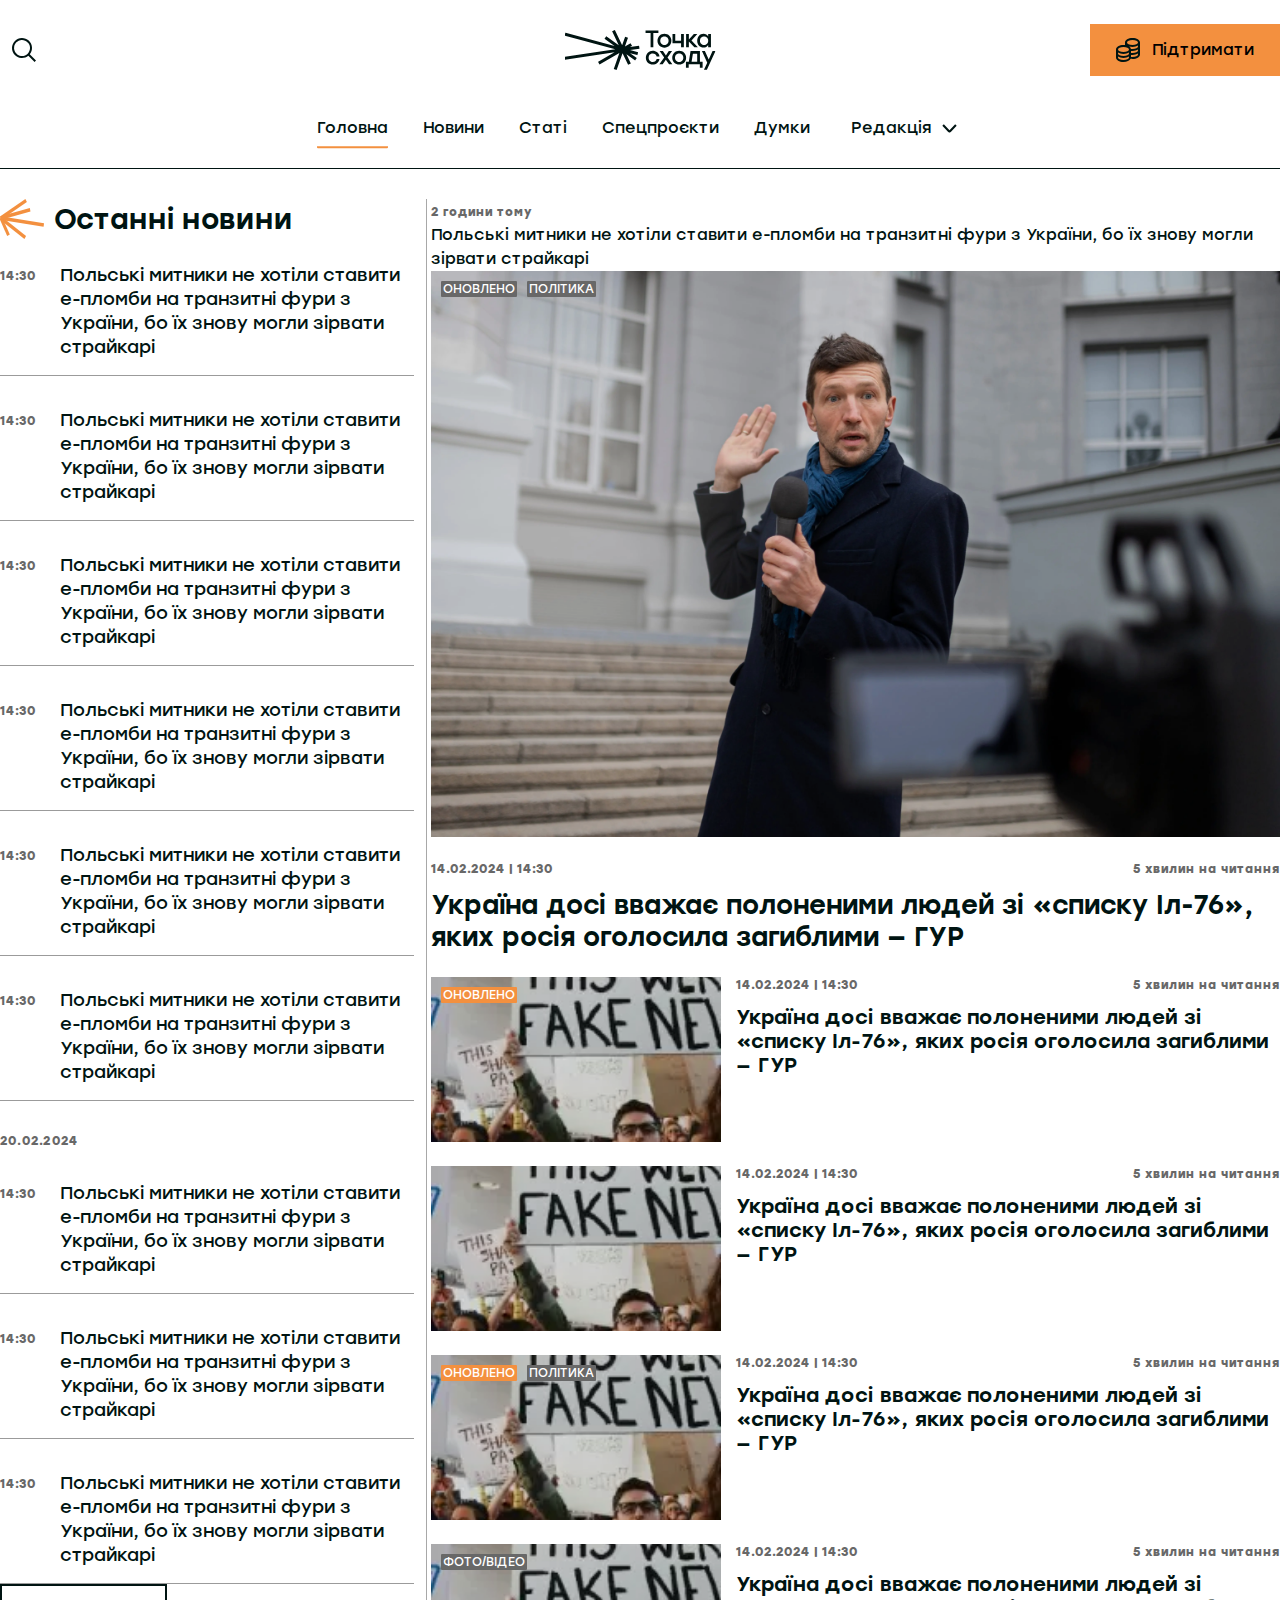
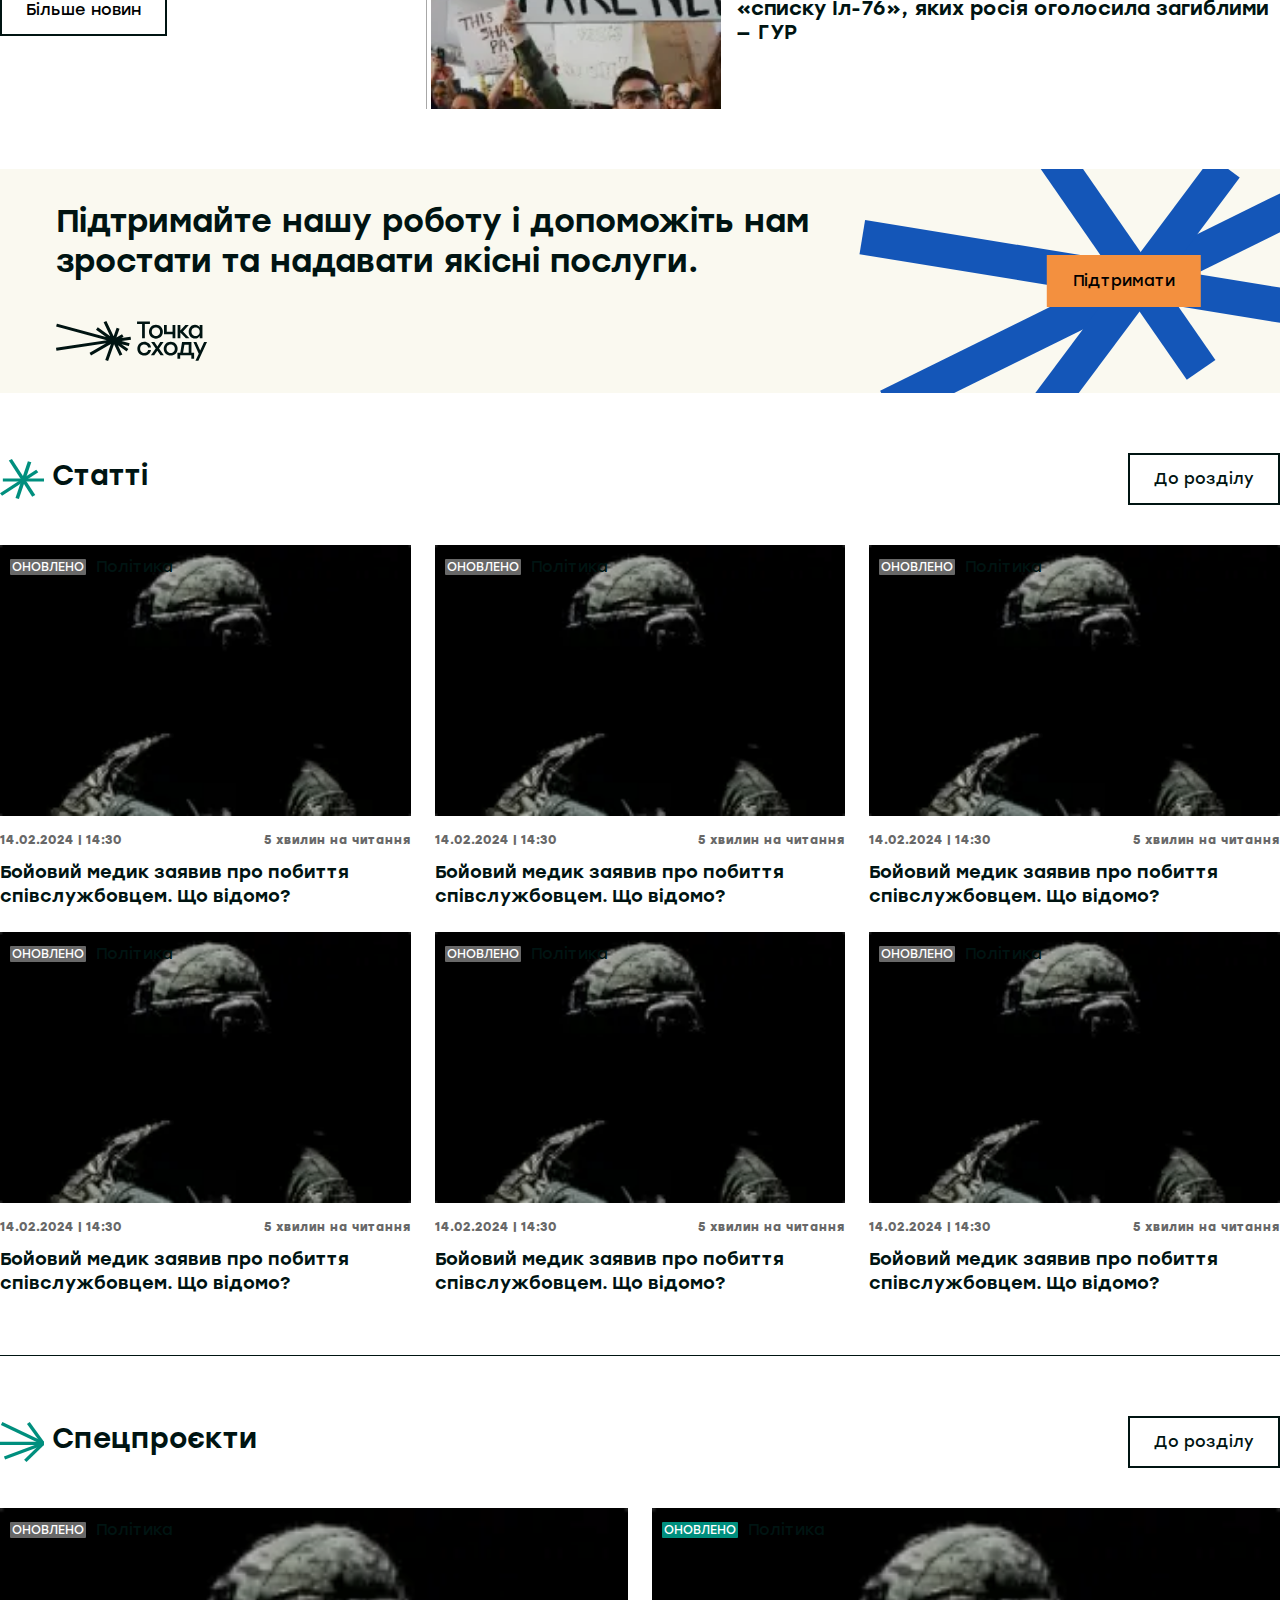
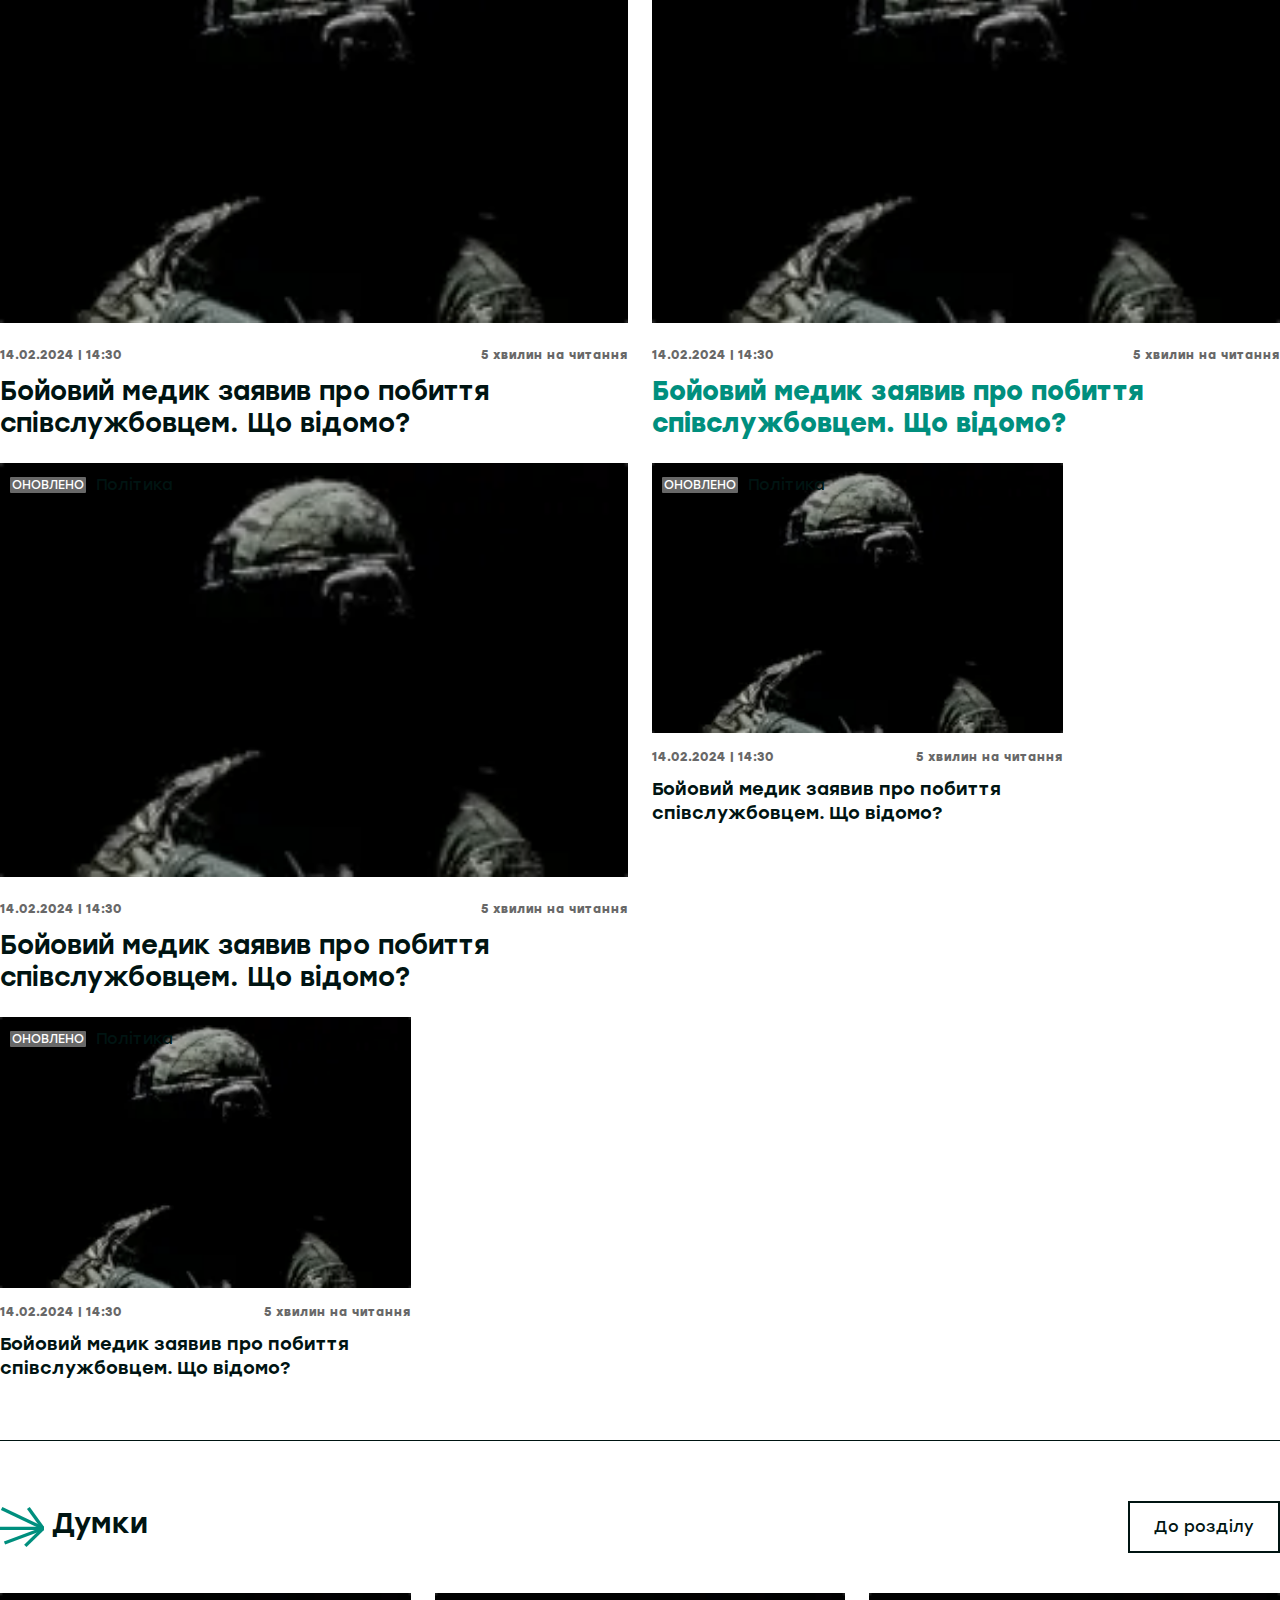
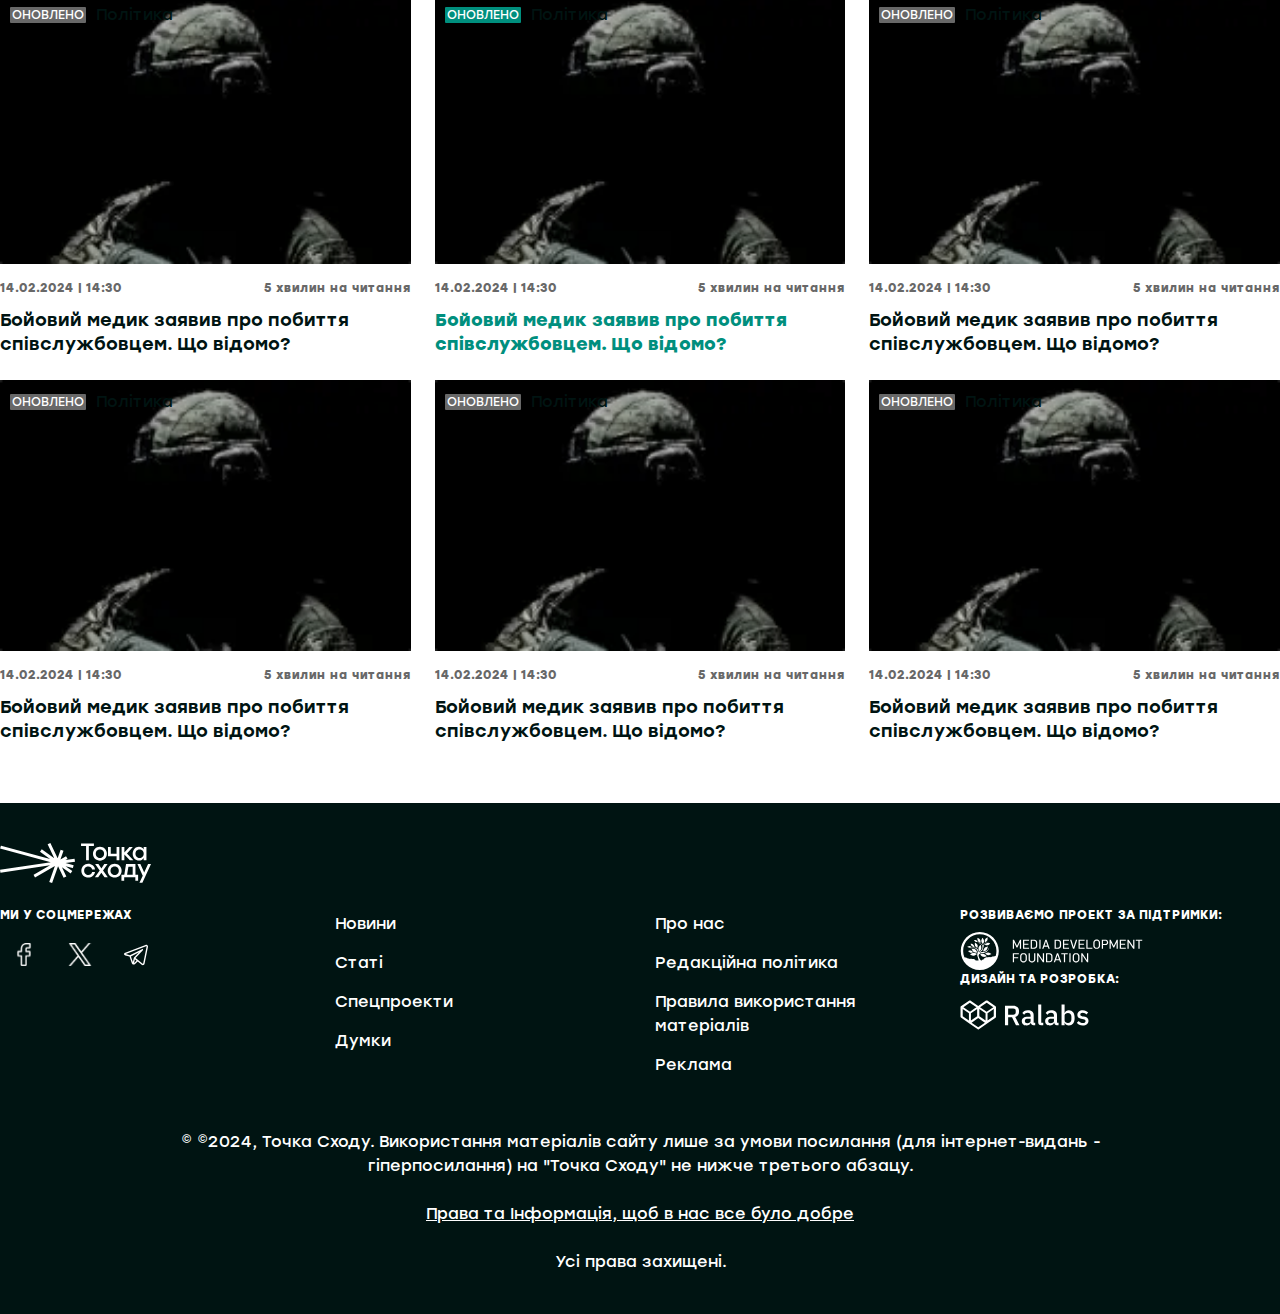
==== commit 5064a414: "pushed the latest updates" ====
--- a/index.html
+++ b/index.html
@@ -1,5 +1,5 @@
 <!doctype html>
-<html lang="ru">
+<html lang="uk">
 <head>
   <style>html { opacity: 0; }</style>
   <meta charset="UTF-8">
@@ -8,9 +8,9 @@
   <title>Головна</title>
 
   <link rel="shortcut icon" href="favicon.ico" type="image/x-icon">
-  <link rel="stylesheet" href="css/main.min.css?_v=20240305102820">
-
-  <script defer="defer" src="js/main.min.js?_v=20240305102820"></script>
+  <link rel="stylesheet" href="css/main.min.css?_v=20240318112353">
+
+  <script defer="defer" src="js/main.min.js?_v=20240318112353"></script>
 </head>
 
 <body>
@@ -18,13 +18,80 @@
 <header class="header">
   <div class="container">
     <div class="row">
+      <input type="checkbox" id="mobile-menu">
+      <label class="menu-hamburger" for="mobile-menu">
+        <span class="menu-hamburger__line"></span>
+      </label>
+
+      <div class="mobile-menu">
+        <form class="mobile-search-bar" action="./search.html">
+    <div class="mobile-search-bar__input">
+        <span class="icon icon-search">
+        </span>
+        <label for="search" hidden="hidden">Пошук</label>
+        <input type="search" name="search" id="search" placeholder="Пошук" required>
+    </div>
+</form>
+        <nav class="mobile-navigation">
+          <ul class="menu__list">
+            <li class="menu__item menu__item--active">
+              <a href="/" class="menu__link">Головна</a>
+            </li>
+            <li class="menu__item">
+              <a href="./news.html" class="menu__link">Новини</a>
+            </li>
+            <li class="menu__item">
+              <a href="./articles.html" class="menu__link">Статі</a>
+            </li>
+            <li class="menu__item">
+              <a href="./special-projects.html" class="menu__link">Спецпроєкти</a>
+            </li>
+            <li class="menu__item">
+              <a href="./expert-articles.html" class="menu__link">Думки</a>
+            </li>
+            <li class="menu__item">
+              <a href="#" class="menu__link">
+                Редакція
+              </a>
+            </li>
+            <li class="menu__item">
+              <a href="./about-us.html" class="menu__link">Про Нас</a>
+            </li>
+            <li class="menu__item">
+              <a href="./editor-policy.html" class="menu__link">Політика Редагування</a>
+            </li>
+            <li class="menu__item">
+              <a href="./usage-policy.html" class="menu__link">Правила використання матеріалів</a>
+            </li>
+          </ul>
+        </nav>
+        <ul class="mb-4 social-media">
+          <li class="social-media__item">
+            <a class="social-media__link" href="#" title="Facebook">
+              <span class="icon icon-facebook"></span>
+            </a>
+          </li>
+          <li class="social-media__item">
+            <a class="social-media__link" href="#" title="Twitter">
+              <span class="icon icon-twitter"></span>
+            </a>
+          </li>
+          <li class="social-media__item">
+            <a class="social-media__link" href="#" title="Telegram">
+              <span class="icon icon-telegram"></span>
+            </a>
+          </li>
+        </ul>
+      </div>
+
       <form class="search-bar" action="./search.html">
     <button type="button" class="search-bar__btn-open">
-        <i class="icon icon-search">
-        </i>
+        <span class="icon icon-search">
+        </span>
     </button>
     <div class="search-bar__input">
-        <input type="search" name="search" id="search">
+        <label for="search" hidden="hidden">Пошук</label>
+        <input type="search" name="search" id="search" required>
         <button type="button" class="search-bar__btn-close">
             &#x2715;
         </button>
@@ -36,12 +103,13 @@
       </a>
 
       <div class="header__buttons">
-        <button id="donation-btn" class="button button--primary">
-          <i class="icon icon-donation"></i>
+        <button id="donation-btn" class="button button--primary" title="Підтримати">
+          <span class="icon icon-donation"></span>
           Підтримати
         </button>
       </div>
     </div>
+
     <div class="row">
       <nav class="main-navigation">
     <ul class="menu__list">
@@ -63,7 +131,7 @@
         <li class="menu__item menu-dropdown">
             <a href="#" class="menu-dropdown__button menu-dropdown__button--icon-append">
                 Редакція
-                <i class="icon icon-arrow-down"></i>
+                <span class="icon icon-arrow-down"></span>
             </a>
             <ul class="menu-dropdown__content">
                 <li>
@@ -80,6 +148,7 @@
     </ul>
 </nav>
     </div>
+
     <div class="row">
       <hr class="divider-h">
     </div>
@@ -88,324 +157,240 @@
 
 <main>
     <div data-observ></div>
-    <div class="container">
-        <div class="row row--wrap">
-            <div class="col-4 pl-0 pr-1">
-                <aside class="news-sidebar">
-  <h2 class="news-sidebar__heading">
-    <img src="./images/logo-yellow.svg" alt="Логотип">
-    Новини
-  </h2>
-  <div class="article">
-    <time datetime="2024-02-14 12:45">12:45</time>
-    <div class="article__wrapper">
-      <div class="article__header">
-        <span class="article__tag">
-          Оновлено
-        </span>
-        <span class="article__category">
-          Політика
-        </span>
-      </div>
-      <a class="article__title" href="#">
-        Польські митники не хотіли ставити е-пломби на транзитні фури з України, бо їх знову могли зірвати страйкарі
-      </a>
-    </div>
-  </div>
-  <div class="article article--important">
-    <time datetime="2024-02-14 12:45">12:45</time>
-    <div class="article__wrapper">
-      <div class="article__header">
-        <span class="article__tag">
-          Оновлено
-        </span>
-        <span class="article__category">
-          Політика
-        </span>
-      </div>
-      <a class="article__title" href="#">
-        Польські митники не хотіли ставити е-пломби на транзитні фури з України, бо їх знову могли зірвати страйкарі
-      </a>
-    </div>
-  </div>
-  <div class="article article--promo">
-    <time datetime="2024-02-14 12:45">12:45</time>
-    <div class="article__wrapper">
-      <div class="article__header">
-        <span class="article__tag">
-          Оновлено
-        </span>
-        <span class="article__category">
-          Політика
-        </span>
-      </div>
-      <a class="article__title" href="#">
-        Польські митники не хотіли ставити е-пломби на транзитні фури з України, бо їх знову могли зірвати страйкарі
-      </a>
-    </div>
-  </div>
-  <div class="article">
-    <time datetime="2024-02-14 12:45">12:45</time>
-    <div class="article__wrapper">
-      <div class="article__header">
-        <span class="article__tag">
-          Оновлено
-        </span>
-        <span class="article__category">
-          Політика
-        </span>
-      </div>
-      <a class="article__title" href="#">
-        Польські митники не хотіли ставити е-пломби на транзитні фури з України, бо їх знову могли зірвати страйкарі
-      </a>
-    </div>
-  </div>
-  <div class="article">
-    <time datetime="2024-02-14 12:45">12:45</time>
-    <div class="article__wrapper">
-      <div class="article__header">
-        <span class="article__tag">
-          Оновлено
-        </span>
-        <span class="article__category">
-          Політика
-        </span>
-      </div>
-      <a class="article__title" href="#">
-        Польські митники не хотіли ставити е-пломби на транзитні фури з України, бо їх знову могли зірвати страйкарі
-      </a>
-    </div>
-  </div>
-
-  <div class="news-sidebar__divider">
-    <time datetime="2024-02-20">20.02.2024</time>
-  </div>
-
-  <div class="article">
-    <time datetime="2024-02-14 12:45">12:45</time>
-    <div class="article__wrapper">
-      <div class="article__header">
-        <span class="article__tag">
-          Оновлено
-        </span>
-        <span class="article__category">
-          Політика
-        </span>
-      </div>
-      <a class="article__title" href="#">
-        Польські митники не хотіли ставити е-пломби на транзитні фури з України, бо їх знову могли зірвати страйкарі
-      </a>
-    </div>
-  </div>
-  <div class="article article--important">
-    <time datetime="2024-02-14 12:45">12:45</time>
-    <div class="article__wrapper">
-      <div class="article__header">
-        <span class="article__tag">
-          Оновлено
-        </span>
-        <span class="article__category">
-          Політика
-        </span>
-      </div>
-      <a class="article__title" href="#">
-        Польські митники не хотіли ставити е-пломби на транзитні фури з України, бо їх знову могли зірвати страйкарі
-      </a>
-    </div>
-  </div>
-  <div class="article">
-    <time datetime="2024-02-14 12:45">12:45</time>
-    <div class="article__wrapper">
-      <div class="article__header">
-        <span class="article__tag">
-          Оновлено
-        </span>
-        <span class="article__category">
-          Політика
-        </span>
-      </div>
-      <a class="article__title" href="#">
-        Польські митники не хотіли ставити е-пломби на транзитні фури з України, бо їх знову могли зірвати страйкарі
-      </a>
-    </div>
-  </div>
-
-  <button class="button button--secondary news-sidebar__cta">
-    Більше новин
-  </button>
-</aside>
-            </div>
-            <div class="col-8 pl-1 pr-0">
-                <section class="article-cards article-cards--grid-col-2 article-cards--featured article-cards--grid-container">
-                    <div class="article-card article-card--featured">
-                        <div class="article-card__header">
-                            <span class="article-card__tag">Оновлено</span>
-                            <span class="article-card__category">Політика</span>
-                        </div>
-                        <a class="article-card__title" href="#">
-                            Польські митники не хотіли ставити е-пломби на транзитні фури з України, бо їх знову могли
-                            зірвати страйкарі
-                        </a>
-                        <div class="article-card__bottom">
-                            <span class="reading-time">
-                              5 хвилин на читання
-                            </span>
-                            <time datetime="2024-02-14 14:30">
-                                14.02.2024 | 14:30
-                            </time>
-                        </div>
-                    </div>
-                    <div class="article-card">
-                        <div class="article-card__header">
-                            <span class="article-card__tag">Оновлено</span>
-                            <span class="article-card__category">Політика</span>
-                        </div>
-                        <a class="article-card__title" href="#">
-                            Польські митники не хотіли ставити е-пломби на транзитні фури з України, бо їх знову могли
-                            зірвати страйкарі
-                        </a>
-                        <div class="article-card__bottom">
-                            <span class="reading-time">
-                              5 хвилин на читання
-                            </span>
-                            <time datetime="2024-02-14 14:30">
-                                14.02.2024 | 14:30
-                            </time>
-                        </div>
-                    </div>
-                    <div class="article-card article-card--with-image">
-                        <div class="article-card__image">
-                            <picture><source srcset="./images/placeholders/article-card-large.webp" type="image/webp"><img src="./images/placeholders/article-card-large.png"></picture>
-                        </div>
-                        <div class="article-card__header">
-                            <span class="article-card__tag">Оновлено</span>
-                            <span class="article-card__category">Політика</span>
-                        </div>
-                        <a class="article-card__title" href="#">
-                            Польські митники не хотіли ставити е-пломби на транзитні фури з України, бо їх знову могли
-                            зірвати страйкарі
-                        </a>
-                        <div class="article-card__bottom">
-                            <span class="reading-time">
-                              5 хвилин на читання
-                            </span>
-                            <time datetime="2024-02-14 14:30">
-                                14.02.2024 | 14:30
-                            </time>
-                        </div>
-                    </div>
-                </section>
-                <hr class="my-4">
-                <section class="article-cards article-cards--grid article-cards--grid-col-2">
-                    <div class="article-card article-card--with-image">
-                        <div class="article-card__image">
-                            <img src="./images/placeholders/article-card-large.png" alt="Article Card Image">
-                        </div>
-                        <div class="article-card__header">
-                            <span class="article-card__tag">Оновлено</span>
-                            <span class="article-card__category">Політика</span>
-                        </div>
-                        <a href="./post-page.html" class="article-card__title">
-                            Бойовий медик заявив про побиття співслужбовцем. Що відомо?
-                        </a>
-                        <div class="article-card__bottom">
-                            <span class="reading-time">
-                              5 хвилин на читання
-                            </span>
-                            <time datetime="2024-02-14 14:30">14.02.2024 | 14:30</time>
-                        </div>
-                    </div>
-                    <div class="article-card article-card--with-image">
-                        <div class="article-card__image">
-                            <img src="./images/placeholders/article-card-large.png" alt="Article Card Image">
-                        </div>
-                        <div class="article-card__header">
-                            <span class="article-card__tag">Оновлено</span>
-                            <span class="article-card__category">Політика</span>
-                        </div>
-                        <a href="./post-page.html" class="article-card__title">
-                            Бойовий медик заявив про побиття співслужбовцем. Що відомо?
-                        </a>
-                        <div class="article-card__bottom">
-                            <span class="reading-time">
-                              5 хвилин на читання
-                            </span>
-                            <time datetime="2024-02-14 14:30">14.02.2024 | 14:30</time>
-                        </div>
-                    </div>
-                </section>
-                <hr class="my-4">
-                <section class="article-cards article-cards--grid">
-                    <div class="article-card">
-                        <img class="article-card__image" src="./images/placeholders/article-card.png" alt="Article Card Image">
-                        <div class="article-card__header">
-                            <span class="article-card__tag">Оновлено</span>
-                            <span class="article-card__category">Політика</span>
-                        </div>
-                        <a href="./post-page.html" class="article-card__title">
-                            Бойовий медик заявив про побиття співслужбовцем. Що відомо?
-                        </a>
-                        <div class="article-card__bottom">
-                            <span class="reading-time">
-                              5 хвилин на читання
-                            </span>
-                            <time datetime="2024-02-14 14:30">14.02.2024 | 14:30</time>
-                        </div>
-                    </div>
-                    <div class="article-card">
-                        <img class="article-card__image" src="./images/placeholders/article-card.png" alt="Article Card Image">
-                        <div class="article-card__header">
-                            <span class="article-card__tag">Оновлено</span>
-                            <span class="article-card__category">Політика</span>
-                        </div>
-                        <a href="./post-page.html" class="article-card__title">
-                            Бойовий медик заявив про побиття співслужбовцем. Що відомо?
-                        </a>
-                        <div class="article-card__bottom">
-                    <span class="reading-time">
-                      5 хвилин на читання
-                    </span>
-                            <time datetime="2024-02-14 14:30">14.02.2024 | 14:30</time>
-                        </div>
-                    </div>
-                    <div class="article-card">
-                        <img class="article-card__image" src="./images/placeholders/article-card.png" alt="Article Card Image">
-                        <div class="article-card__header">
-                            <span class="article-card__tag">Оновлено</span>
-                            <span class="article-card__category">Політика</span>
-                        </div>
-                        <a href="./post-page.html" class="article-card__title">
-                            Бойовий медик заявив про побиття співслужбовцем. Що відомо?
-                        </a>
-                        <div class="article-card__bottom">
-                    <span class="reading-time">
-                      5 хвилин на читання
-                    </span>
-                            <time datetime="2024-02-14 14:30">14.02.2024 | 14:30</time>
-                        </div>
-                    </div>
-                    <div class="article-card">
-                            <img class="article-card__image" src="./images/placeholders/article-card.png" alt="Article Card Image">
+    <div class="home-section">
+        <div class="container">
+            <div class="row row--wrap">
+                <aside class="border-right col-4 pl-0 pr-1">
+                    <div class="recent-news">
+    <h2 class="recent-news__heading">
+        <img src="./images/logo-yellow.svg" alt="Логотип">
+        Останні новини
+    </h2>
+
+    <div class="article-time-rows">
+        <div class="article-time-row">
+            <div class="article-time-row__header">
+                <time datetime="14:30">14:30</time>
+            </div>
+            <div class="article-time-row__wrapper">
+                <a href="./post-page.html" class="article-time-row__title" title="Title">
+                    Польські митники не хотіли ставити е-пломби на транзитні фури з України, бо їх знову могли зірвати страйкарі
+                </a>
+            </div>
+        </div>
+
+        <div class="article-time-row">
+            <div class="article-time-row__header">
+                <time datetime="14:30">14:30</time>
+            </div>
+            <div class="article-time-row__wrapper">
+                <a href="./post-page.html" class="article-time-row__title" title="Title">
+                    Польські митники не хотіли ставити е-пломби на транзитні фури з України, бо їх знову могли зірвати страйкарі
+                </a>
+            </div>
+        </div>
+
+        <div class="article-time-row">
+            <div class="article-time-row__header">
+                <time datetime="14:30">14:30</time>
+            </div>
+            <div class="article-time-row__wrapper">
+                <a href="./post-page.html" class="article-time-row__title" title="Title">
+                    Польські митники не хотіли ставити е-пломби на транзитні фури з України, бо їх знову могли зірвати страйкарі
+                </a>
+            </div>
+        </div>
+
+        <div class="article-time-row">
+            <div class="article-time-row__header">
+                <time datetime="14:30">14:30</time>
+            </div>
+            <div class="article-time-row__wrapper">
+                <a href="./post-page.html" class="article-time-row__title" title="Title">
+                    Польські митники не хотіли ставити е-пломби на транзитні фури з України, бо їх знову могли зірвати страйкарі
+                </a>
+            </div>
+        </div>
+
+        <div class="article-time-row">
+            <div class="article-time-row__header">
+                <time datetime="14:30">14:30</time>
+            </div>
+            <div class="article-time-row__wrapper">
+                <a href="./post-page.html" class="article-time-row__title" title="Title">
+                    Польські митники не хотіли ставити е-пломби на транзитні фури з України, бо їх знову могли зірвати страйкарі
+                </a>
+            </div>
+        </div>
+
+        <div class="article-time-row">
+            <div class="article-time-row__header">
+                <time datetime="14:30">14:30</time>
+            </div>
+            <div class="article-time-row__wrapper">
+                <a href="./post-page.html" class="article-time-row__title" title="Title">
+                    Польські митники не хотіли ставити е-пломби на транзитні фури з України, бо їх знову могли зірвати страйкарі
+                </a>
+            </div>
+        </div>
+
+        <div class="recent-news__divider">
+            <time datetime="2024-02-20">20.02.2024</time>
+        </div>
+
+        <div class="article-time-row">
+            <div class="article-time-row__header">
+                <time datetime="14:30">14:30</time>
+            </div>
+            <div class="article-time-row__wrapper">
+                <a href="./post-page.html" class="article-time-row__title" title="Title">
+                    Польські митники не хотіли ставити е-пломби на транзитні фури з України, бо їх знову могли зірвати страйкарі
+                </a>
+            </div>
+        </div>
+
+        <div class="article-time-row">
+            <div class="article-time-row__header">
+                <time datetime="14:30">14:30</time>
+            </div>
+            <div class="article-time-row__wrapper">
+                <a href="./post-page.html" class="article-time-row__title" title="Title">
+                    Польські митники не хотіли ставити е-пломби на транзитні фури з України, бо їх знову могли зірвати страйкарі
+                </a>
+            </div>
+        </div>
+
+        <div class="article-time-row">
+            <div class="article-time-row__header">
+                <time datetime="14:30">14:30</time>
+            </div>
+            <div class="article-time-row__wrapper">
+                <a href="./post-page.html" class="article-time-row__title" title="Title">
+                    Польські митники не хотіли ставити е-пломби на транзитні фури з України, бо їх знову могли зірвати страйкарі
+                </a>
+            </div>
+        </div>
+    </div>
+
+    <button class="button button--secondary recent-news__cta">
+        Більше новин
+    </button>
+</div>
+                </aside>
+                <div class="col-8 pl-1 pr-0">
+                    <section class="article-cards">
+                        <div class="article-excerpt">
+                            <div class="article-excerpt__header">
+                                <time>2 години тому</time>
+                            </div>
+                            <div class="article-shorts__content">
+                                Польські митники не хотіли ставити е-пломби на транзитні фури з України, бо їх знову могли зірвати страйкарі
+                            </div>
+                        </div>
+                        <div class="article-card article-card--featured mb-4">
+                            <div class="article-card__tags">
+                                <span class="article-card__tag">Оновлено</span>
+                                <span class="article-card__tag">Політика</span>
+                            </div>
+                            <div class="article-card__image">
+                                <picture><source srcset="./images/placeholders/article-card-featured.webp" type="image/webp"><img src="./images/placeholders/article-card-featured.jpeg" alt="Article Card Image Featured"></picture>
+                            </div>
                             <div class="article-card__header">
-                                <span class="article-card__tag">Оновлено</span>
-                                <span class="article-card__category">Політика</span>
+                                <time datetime="2024-02-14 14:30">14.02.2024 | 14:30</time>
+                                <span class="reading-time">
+                                5 хвилин на читання
+                            </span>
                             </div>
-                            <a href="./post-page.html" class="article-card__title">
-                                Бойовий медик заявив про побиття співслужбовцем. Що відомо?
+                            <a href="./post-page.html" class="article-card__title" title="Title">
+                                Україна досі вважає полоненими людей зі «списку Іл-76», яких росія оголосила загиблими — ГУР
                             </a>
-                            <div class="article-card__bottom">
-                        <span class="reading-time">
-                          5 хвилин на читання
-                        </span>
-                                <time datetime="2024-02-14 14:30">14.02.2024 | 14:30</time>
+                        </div>
+                        <div class="article-rows">
+                            <div class="article-row article-row--with-image">
+                                <div class="article-row__tags">
+                                    <span class="article-row__tag article-card__tag--important">Оновлено</span>
+                                </div>
+                                <div class="article-row__image">
+                                    <picture><source srcset="./images/placeholders/article-row.webp" type="image/webp"><img class="" src="./images/placeholders/article-row.png" alt="Article Row"></picture>
+                                </div>
+                                <div class="article-row__wrapper">
+                                    <div class="article-row__header">
+                                        <time datetime="2024-02-14 14:30">14.02.2024 | 14:30</time>
+                                        <span class="reading-time">
+                                        5 хвилин на читання
+                                    </span>
+                                    </div>
+                                    <a href="./post-page.html" class="article-row__title" title="Title">
+                                        Україна досі вважає полоненими людей зі «списку Іл-76», яких росія оголосила загиблими — ГУР
+                                    </a>
+                                </div>
                             </div>
-                        </div>
-                </section>
-            </div>
-        </div>
-
-        <div class="row">
-            <section class="section banner">
+                            <div class="article-row article-row--with-image">
+                                <div class="article-row__image">
+                                    <picture><source srcset="./images/placeholders/article-row.webp" type="image/webp"><img class="" src="./images/placeholders/article-row.png" alt="Article Row"></picture>
+                                </div>
+                                <div class="article-row__wrapper">
+                                    <div class="article-row__header">
+                                        <time datetime="2024-02-14 14:30">14.02.2024 | 14:30</time>
+                                        <span class="reading-time">
+                                        5 хвилин на читання
+                                    </span>
+                                    </div>
+                                    <a href="./post-page.html" class="article-row__title" title="Title">
+                                        Україна досі вважає полоненими людей зі «списку Іл-76», яких росія оголосила загиблими — ГУР
+                                    </a>
+                                </div>
+                            </div>
+                            <div class="article-row article-row--with-image">
+                                <div class="article-row__tags">
+                                    <span class="article-row__tag article-card__tag--important">Оновлено</span>
+                                    <span class="article-row__tag">Політика</span>
+                                </div>
+                                <div class="article-row__image">
+                                    <picture><source srcset="./images/placeholders/article-row.webp" type="image/webp"><img class="" src="./images/placeholders/article-row.png" alt="Article Row"></picture>
+                                </div>
+                                <div class="article-row__wrapper">
+                                    <div class="article-row__header">
+                                        <time datetime="2024-02-14 14:30">14.02.2024 | 14:30</time>
+                                        <span class="reading-time">
+                                        5 хвилин на читання
+                                    </span>
+                                    </div>
+                                    <a href="./post-page.html" class="article-row__title" title="Title">
+                                        Україна досі вважає полоненими людей зі «списку Іл-76», яких росія оголосила загиблими — ГУР
+                                    </a>
+                                </div>
+                            </div>
+                            <div class="article-row article-row--with-image">
+                                <div class="article-row__tags">
+                                    <span class="article-row__tag">Фото/Відео</span>
+                                </div>
+                                <div class="article-row__image">
+                                    <picture><source srcset="./images/placeholders/article-row.webp" type="image/webp"><img class="" src="./images/placeholders/article-row.png" alt="Article Row"></picture>
+                                </div>
+                                <div class="article-row__wrapper">
+                                    <div class="article-row__header">
+                                        <time datetime="2024-02-14 14:30">14.02.2024 | 14:30</time>
+                                        <span class="reading-time">
+                                        5 хвилин на читання
+                                    </span>
+                                    </div>
+                                    <a href="./post-page.html" class="article-row__title" title="Title">
+                                        Україна досі вважає полоненими людей зі «списку Іл-76», яких росія оголосила загиблими — ГУР
+                                    </a>
+                                </div>
+                            </div>
+                        </div>
+                    </section>
+                </div>
+            </div>
+        </div>
+    </div>
+
+    <section class="section">
+        <div class="container">
+            <div class="row">
+                <section class="section banner">
     <h2 class="banner__heading">Підтримайте нашу роботу і допоможіть нам зростати та надавати якісні
         послуги.</h2>
     <img class="banner__logo" src="./images/logo.svg" alt="Logo">
@@ -413,218 +398,373 @@
         Підтримати
     </button>
 </section>
-        </div>
-
-        <div class="row">
-            <section class="section">
+            </div>
+        </div>
+    </section>
+
+    <section class="section">
+        <div class="container">
+            <div class="row">
                 <div class="section__header">
                     <h2>
                         <img src="./images/logo-green.svg" alt="Logo">
-                        Війна
+                        Статті
                     </h2>
                     <a class="button button--secondary" href="./articles.html">
                         До розділу
                     </a>
                 </div>
-                <div class="article-cards article-cards--grid article-cards--grid-col-4">
-                    <div class="article-card">
-
-                        <div class="article-card__image">
-                            <picture><source srcset="./images/placeholders/article-card.webp" type="image/webp"><img src="./images/placeholders/article-card.png" alt="Article Card Image"></picture>
-                        </div>
-                        <div class="article-card__header">
-                            <span class="article-card__tag">Оновлено</span>
-                            <span class="article-card__category">Політика</span>
-                        </div>
-                        <a href="./post-page.html" class="article-card__title">
-                            Бойовий медик заявив про побиття співслужбовцем. Що відомо?
-                        </a>
-                        <div class="article-card__bottom">
-                        <span class="reading-time">
-                          5 хвилин на читання
-                        </span>
-                            <time datetime="2024-02-14 14:30">14.02.2024 | 14:30</time>
-                        </div>
-                    </div>
-                    <div class="article-card">
-                        <div class="article-card__image">
-                            <picture><source srcset="./images/placeholders/article-card.webp" type="image/webp"><img src="./images/placeholders/article-card.png" alt="Article Card Image"></picture>
-                        </div>
-                        <div class="article-card__header">
-                            <span class="article-card__tag">Оновлено</span>
-                            <span class="article-card__category">Політика</span>
-                        </div>
-                        <a href="./post-page.html" class="article-card__title">
-                            Бойовий медик заявив про побиття співслужбовцем. Що відомо?
-                        </a>
-                        <div class="article-card__bottom">
-                        <span class="reading-time">
-                          5 хвилин на читання
-                        </span>
-                            <time datetime="2024-02-14 14:30">14.02.2024 | 14:30</time>
-                        </div>
-                    </div>
-                    <div class="article-card">
-                        <div class="article-card__image">
-                            <picture><source srcset="./images/placeholders/article-card.webp" type="image/webp"><img src="./images/placeholders/article-card.png" alt="Article Card Image"></picture>
-                        </div>
-                        <div class="article-card__header">
-                            <span class="article-card__tag">Оновлено</span>
-                            <span class="article-card__category">Політика</span>
-                        </div>
-                        <a href="./post-page.html" class="article-card__title">
-                            Бойовий медик заявив про побиття співслужбовцем. Що відомо?
-                        </a>
-                        <div class="article-card__bottom">
-                        <span class="reading-time">
-                          5 хвилин на читання
-                        </span>
-                            <time datetime="2024-02-14 14:30">14.02.2024 | 14:30</time>
-                        </div>
-                    </div>
-                    <div class="article-card">
-                        <div class="article-card__image">
-                            <picture><source srcset="./images/placeholders/article-card.webp" type="image/webp"><img src="./images/placeholders/article-card.png" alt="Article Card Image"></picture>
-                        </div>
-                        <div class="article-card__header">
-                            <span class="article-card__tag">Оновлено</span>
-                            <span class="article-card__category">Політика</span>
-                        </div>
-                        <a href="./post-page.html" class="article-card__title">
-                            Бойовий медик заявив про побиття співслужбовцем. Що відомо?
-                        </a>
-                        <div class="article-card__bottom">
-                        <span class="reading-time">
-                          5 хвилин на читання
-                        </span>
-                            <time datetime="2024-02-14 14:30">14.02.2024 | 14:30</time>
-                        </div>
+                <div class="article-cards article-cards--grid article-cards--grid-col-3">
+                    <div class="article-card">
+                        <div class="article-card__tags">
+                            <span class="article-card__tag">Оновлено</span>
+                            <span class="article-card__category">Політика</span>
+                        </div>
+                        <div class="article-card__image">
+                            <picture><source srcset="./images/placeholders/article-card.webp" type="image/webp"><img src="./images/placeholders/article-card.png" alt="Article Card Image"></picture>
+                        </div>
+                        <div class="article-card__header">
+                            <time datetime="2024-02-14 14:30">14.02.2024 | 14:30</time>
+                            <span class="reading-time">
+                              5 хвилин на читання
+                            </span>
+                        </div>
+                        <a href="./post-page.html" class="article-card__title" title="Title">
+                            Бойовий медик заявив про побиття співслужбовцем. Що відомо?
+                        </a>
+                    </div>
+                    <div class="article-card">
+                        <div class="article-card__tags">
+                            <span class="article-card__tag">Оновлено</span>
+                            <span class="article-card__category">Політика</span>
+                        </div>
+                        <div class="article-card__image">
+                            <picture><source srcset="./images/placeholders/article-card.webp" type="image/webp"><img src="./images/placeholders/article-card.png" alt="Article Card Image"></picture>
+                        </div>
+                        <div class="article-card__header">
+                            <time datetime="2024-02-14 14:30">14.02.2024 | 14:30</time>
+                            <span class="reading-time">
+                              5 хвилин на читання
+                            </span>
+                        </div>
+                        <a href="./post-page.html" class="article-card__title" title="Title">
+                            Бойовий медик заявив про побиття співслужбовцем. Що відомо?
+                        </a>
+                    </div>
+                    <div class="article-card">
+                        <div class="article-card__tags">
+                            <span class="article-card__tag">Оновлено</span>
+                            <span class="article-card__category">Політика</span>
+                        </div>
+                        <div class="article-card__image">
+                            <picture><source srcset="./images/placeholders/article-card.webp" type="image/webp"><img src="./images/placeholders/article-card.png" alt="Article Card Image"></picture>
+                        </div>
+                        <div class="article-card__header">
+                            <time datetime="2024-02-14 14:30">14.02.2024 | 14:30</time>
+                            <span class="reading-time">
+                              5 хвилин на читання
+                            </span>
+                        </div>
+                        <a href="./post-page.html" class="article-card__title" title="Title">
+                            Бойовий медик заявив про побиття співслужбовцем. Що відомо?
+                        </a>
+                    </div>
+                    <div class="article-card">
+                        <div class="article-card__tags">
+                            <span class="article-card__tag">Оновлено</span>
+                            <span class="article-card__category">Політика</span>
+                        </div>
+                        <div class="article-card__image">
+                            <picture><source srcset="./images/placeholders/article-card.webp" type="image/webp"><img src="./images/placeholders/article-card.png" alt="Article Card Image"></picture>
+                        </div>
+                        <div class="article-card__header">
+                            <time datetime="2024-02-14 14:30">14.02.2024 | 14:30</time>
+                            <span class="reading-time">
+                              5 хвилин на читання
+                            </span>
+                        </div>
+                        <a href="./post-page.html" class="article-card__title" title="Title">
+                            Бойовий медик заявив про побиття співслужбовцем. Що відомо?
+                        </a>
+                    </div>
+                    <div class="article-card">
+                        <div class="article-card__tags">
+                            <span class="article-card__tag">Оновлено</span>
+                            <span class="article-card__category">Політика</span>
+                        </div>
+                        <div class="article-card__image">
+                            <picture><source srcset="./images/placeholders/article-card.webp" type="image/webp"><img src="./images/placeholders/article-card.png" alt="Article Card Image"></picture>
+                        </div>
+                        <div class="article-card__header">
+                            <time datetime="2024-02-14 14:30">14.02.2024 | 14:30</time>
+                            <span class="reading-time">
+                              5 хвилин на читання
+                            </span>
+                        </div>
+                        <a href="./post-page.html" class="article-card__title" title="Title">
+                            Бойовий медик заявив про побиття співслужбовцем. Що відомо?
+                        </a>
+                    </div>
+                    <div class="article-card">
+                        <div class="article-card__tags">
+                            <span class="article-card__tag">Оновлено</span>
+                            <span class="article-card__category">Політика</span>
+                        </div>
+                        <div class="article-card__image">
+                            <picture><source srcset="./images/placeholders/article-card.webp" type="image/webp"><img src="./images/placeholders/article-card.png" alt="Article Card Image"></picture>
+                        </div>
+                        <div class="article-card__header">
+                            <time datetime="2024-02-14 14:30">14.02.2024 | 14:30</time>
+                            <span class="reading-time">
+                              5 хвилин на читання
+                            </span>
+                        </div>
+                        <a href="./post-page.html" class="article-card__title" title="Title">
+                            Бойовий медик заявив про побиття співслужбовцем. Що відомо?
+                        </a>
                     </div>
                 </div>
-            </section>
-        </div>
-
-
-        <div class="row">
-            <section class="articles--with-banner">
-
-            </section>
-        </div>
-
-
-        <div class="row">
-            <section class="section">
+            </div>
+        </div>
+    </section>
+
+    <hr class="container">
+
+    <section class="section">
+        <div class="container">
+            <div class="row">
                 <div class="section__header">
                     <h2>
                         <img src="./images/logo-half-green.svg" alt="Logo">
-                        Політика
+                        Спецпроєкти
                     </h2>
                     <a class="button button--secondary" href="./articles.html">
                         До розділу
                     </a>
                 </div>
-                <div class="article-cards article-cards--grid article-cards--grid-col-6">
-                    <div class="article-card">
-                        <img class="article-card__image" src="./images/placeholders/article-card.png" alt="Article Card Image">
-                        <div class="article-card__header">
-                            <span class="article-card__tag">Оновлено</span>
-                            <span class="article-card__category">Політика</span>
-                        </div>
-                        <a href="./post-page.html" class="article-card__title">
-                            Бойовий медик заявив про побиття співслужбовцем. Що відомо?
-                        </a>
-                        <div class="article-card__bottom">
-                        <span class="reading-time">
-                          5 хвилин на читання
-                        </span>
-                            <time datetime="2024-02-14 14:30">14.02.2024 | 14:30</time>
-                        </div>
+                <div class="article-cards article-cards--grid article-cards--with-featured">
+                    <div class="article-card article-card--featured">
+                        <div class="article-card__tags">
+                            <span class="article-card__tag">Оновлено</span>
+                            <span class="article-card__category">Політика</span>
+                        </div>
+                        <div class="article-card__image">
+                            <picture><source srcset="./images/placeholders/article-card.webp" type="image/webp"><img src="./images/placeholders/article-card.png" alt="Article Card Image"></picture>
+                        </div>
+                        <div class="article-card__header">
+                            <time datetime="2024-02-14 14:30">14.02.2024 | 14:30</time>
+                            <span class="reading-time">
+                              5 хвилин на читання
+                            </span>
+                        </div>
+                        <a href="./post-page.html" class="article-card__title" title="Title">
+                            Бойовий медик заявив про побиття співслужбовцем. Що відомо?
+                        </a>
+                    </div>
+                    <div class="article-card article-card--featured article-card--promo">
+                        <div class="article-card__tags">
+                            <span class="article-card__tag">Оновлено</span>
+                            <span class="article-card__category">Політика</span>
+                        </div>
+                        <div class="article-card__image">
+                            <picture><source srcset="./images/placeholders/article-card.webp" type="image/webp"><img src="./images/placeholders/article-card.png" alt="Article Card Image"></picture>
+                        </div>
+                        <div class="article-card__header">
+                            <time datetime="2024-02-14 14:30">14.02.2024 | 14:30</time>
+                            <span class="reading-time">
+                              5 хвилин на читання
+                            </span>
+                        </div>
+                        <a href="./post-page.html" class="article-card__title" title="Title">
+                            Бойовий медик заявив про побиття співслужбовцем. Що відомо?
+                        </a>
+                    </div>
+                    <div class="article-card article-card--featured">
+                        <div class="article-card__tags">
+                            <span class="article-card__tag">Оновлено</span>
+                            <span class="article-card__category">Політика</span>
+                        </div>
+                        <div class="article-card__image">
+                            <picture><source srcset="./images/placeholders/article-card.webp" type="image/webp"><img src="./images/placeholders/article-card.png" alt="Article Card Image"></picture>
+                        </div>
+                        <div class="article-card__header">
+                            <time datetime="2024-02-14 14:30">14.02.2024 | 14:30</time>
+                            <span class="reading-time">
+                              5 хвилин на читання
+                            </span>
+                        </div>
+                        <a href="./post-page.html" class="article-card__title" title="Title">
+                            Бойовий медик заявив про побиття співслужбовцем. Що відомо?
+                        </a>
+                    </div>
+                    <div class="article-card">
+                        <div class="article-card__tags">
+                            <span class="article-card__tag">Оновлено</span>
+                            <span class="article-card__category">Політика</span>
+                        </div>
+                        <div class="article-card__image">
+                            <picture><source srcset="./images/placeholders/article-card.webp" type="image/webp"><img src="./images/placeholders/article-card.png" alt="Article Card Image"></picture>
+                        </div>
+                        <div class="article-card__header">
+                            <time datetime="2024-02-14 14:30">14.02.2024 | 14:30</time>
+                            <span class="reading-time">
+                              5 хвилин на читання
+                            </span>
+                        </div>
+                        <a href="./post-page.html" class="article-card__title" title="Title">
+                            Бойовий медик заявив про побиття співслужбовцем. Що відомо?
+                        </a>
+                    </div>
+                    <div class="article-card">
+                        <div class="article-card__tags">
+                            <span class="article-card__tag">Оновлено</span>
+                            <span class="article-card__category">Політика</span>
+                        </div>
+                        <div class="article-card__image">
+                            <picture><source srcset="./images/placeholders/article-card.webp" type="image/webp"><img src="./images/placeholders/article-card.png" alt="Article Card Image"></picture>
+                        </div>
+                        <div class="article-card__header">
+                            <time datetime="2024-02-14 14:30">14.02.2024 | 14:30</time>
+                            <span class="reading-time">
+                              5 хвилин на читання
+                            </span>
+                        </div>
+                        <a href="./post-page.html" class="article-card__title" title="Title">
+                            Бойовий медик заявив про побиття співслужбовцем. Що відомо?
+                        </a>
+                    </div>
+                </div>
+            </div>
+        </div>
+    </section>
+
+    <hr class="container">
+
+    <section class="section">
+        <div class="container">
+            <div class="row">
+                <div class="section__header">
+                    <h2>
+                        <img src="./images/logo-half-green.svg" alt="Logo">
+                        Думки
+                    </h2>
+                    <a class="button button--secondary" href="./articles.html">
+                        До розділу
+                    </a>
+                </div>
+                <div class="article-cards article-cards--grid article-cards--grid-col-3">
+                    <div class="article-card">
+                        <div class="article-card__tags">
+                            <span class="article-card__tag">Оновлено</span>
+                            <span class="article-card__category">Політика</span>
+                        </div>
+                        <div class="article-card__image">
+                            <picture><source srcset="./images/placeholders/article-card.webp" type="image/webp"><img src="./images/placeholders/article-card.png" alt="Article Card Image"></picture>
+                        </div>
+                        <div class="article-card__header">
+                            <time datetime="2024-02-14 14:30">14.02.2024 | 14:30</time>
+                            <span class="reading-time">
+                              5 хвилин на читання
+                            </span>
+                        </div>
+                        <a href="./post-page.html" class="article-card__title" title="Title">
+                            Бойовий медик заявив про побиття співслужбовцем. Що відомо?
+                        </a>
                     </div>
                     <div class="article-card article-card--promo">
-                        <img class="article-card__image" src="./images/placeholders/article-card.png" alt="Article Card Image">
-                        <div class="article-card__header">
-                            <span class="article-card__tag">Оновлено</span>
-                            <span class="article-card__category">Політика</span>
-                        </div>
-                        <a href="./post-page.html" class="article-card__title">
-                            Бойовий медик заявив про побиття співслужбовцем. Що відомо?
-                        </a>
-                        <div class="article-card__bottom">
-                        <span class="reading-time">
-                          5 хвилин на читання
-                        </span>
-                            <time datetime="2024-02-14 14:30">14.02.2024 | 14:30</time>
-                        </div>
-                    </div>
-                    <div class="article-card">
-                        <img class="article-card__image" src="./images/placeholders/article-card.png" alt="Article Card Image">
-                        <div class="article-card__header">
-                            <span class="article-card__tag">Оновлено</span>
-                            <span class="article-card__category">Політика</span>
-                        </div>
-                        <a href="./post-page.html" class="article-card__title">
-                            Бойовий медик заявив про побиття співслужбовцем. Що відомо?
-                        </a>
-                        <div class="article-card__bottom">
-                        <span class="reading-time">
-                          5 хвилин на читання
-                        </span>
-                            <time datetime="2024-02-14 14:30">14.02.2024 | 14:30</time>
-                        </div>
-                    </div>
-                    <div class="article-card">
-                        <img class="article-card__image" src="./images/placeholders/article-card.png" alt="Article Card Image">
-                        <div class="article-card__header">
-                            <span class="article-card__tag">Оновлено</span>
-                            <span class="article-card__category">Політика</span>
-                        </div>
-                        <a href="./post-page.html" class="article-card__title">
-                            Бойовий медик заявив про побиття співслужбовцем. Що відомо?
-                        </a>
-                        <div class="article-card__bottom">
-                        <span class="reading-time">
-                          5 хвилин на читання
-                        </span>
-                            <time datetime="2024-02-14 14:30">14.02.2024 | 14:30</time>
-                        </div>
-                    </div>
-                    <div class="article-card">
-                        <img class="article-card__image" src="./images/placeholders/article-card.png" alt="Article Card Image">
-                        <div class="article-card__header">
-                            <span class="article-card__tag">Оновлено</span>
-                            <span class="article-card__category">Політика</span>
-                        </div>
-                        <a href="./post-page.html" class="article-card__title">
-                            Бойовий медик заявив про побиття співслужбовцем. Що відомо?
-                        </a>
-                        <div class="article-card__bottom">
-                        <span class="reading-time">
-                          5 хвилин на читання
-                        </span>
-                            <time datetime="2024-02-14 14:30">14.02.2024 | 14:30</time>
-                        </div>
-                    </div>
-                    <div class="article-card">
-                        <img class="article-card__image" src="./images/placeholders/article-card.png" alt="Article Card Image">
-                        <div class="article-card__header">
-                            <span class="article-card__tag">Оновлено</span>
-                            <span class="article-card__category">Політика</span>
-                        </div>
-                        <a href="./post-page.html" class="article-card__title">
-                            Бойовий медик заявив про побиття співслужбовцем. Що відомо?
-                        </a>
-                        <div class="article-card__bottom">
-                        <span class="reading-time">
-                          5 хвилин на читання
-                        </span>
-                            <time datetime="2024-02-14 14:30">14.02.2024 | 14:30</time>
-                        </div>
+                        <div class="article-card__tags">
+                            <span class="article-card__tag">Оновлено</span>
+                            <span class="article-card__category">Політика</span>
+                        </div>
+                        <div class="article-card__image">
+                            <picture><source srcset="./images/placeholders/article-card.webp" type="image/webp"><img src="./images/placeholders/article-card.png" alt="Article Card Image"></picture>
+                        </div>
+                        <div class="article-card__header">
+                            <time datetime="2024-02-14 14:30">14.02.2024 | 14:30</time>
+                            <span class="reading-time">
+                              5 хвилин на читання
+                            </span>
+                        </div>
+                        <a href="./post-page.html" class="article-card__title" title="Title">
+                            Бойовий медик заявив про побиття співслужбовцем. Що відомо?
+                        </a>
+                    </div>
+                    <div class="article-card">
+                        <div class="article-card__tags">
+                            <span class="article-card__tag">Оновлено</span>
+                            <span class="article-card__category">Політика</span>
+                        </div>
+                        <div class="article-card__image">
+                            <picture><source srcset="./images/placeholders/article-card.webp" type="image/webp"><img src="./images/placeholders/article-card.png" alt="Article Card Image"></picture>
+                        </div>
+                        <div class="article-card__header">
+                            <time datetime="2024-02-14 14:30">14.02.2024 | 14:30</time>
+                            <span class="reading-time">
+                              5 хвилин на читання
+                            </span>
+                        </div>
+                        <a href="./post-page.html" class="article-card__title" title="Title">
+                            Бойовий медик заявив про побиття співслужбовцем. Що відомо?
+                        </a>
+                    </div>
+                    <div class="article-card">
+                        <div class="article-card__tags">
+                            <span class="article-card__tag">Оновлено</span>
+                            <span class="article-card__category">Політика</span>
+                        </div>
+                        <div class="article-card__image">
+                            <picture><source srcset="./images/placeholders/article-card.webp" type="image/webp"><img src="./images/placeholders/article-card.png" alt="Article Card Image"></picture>
+                        </div>
+                        <div class="article-card__header">
+                            <time datetime="2024-02-14 14:30">14.02.2024 | 14:30</time>
+                            <span class="reading-time">
+                              5 хвилин на читання
+                            </span>
+                        </div>
+                        <a href="./post-page.html" class="article-card__title" title="Title">
+                            Бойовий медик заявив про побиття співслужбовцем. Що відомо?
+                        </a>
+                    </div>
+                    <div class="article-card">
+                        <div class="article-card__tags">
+                            <span class="article-card__tag">Оновлено</span>
+                            <span class="article-card__category">Політика</span>
+                        </div>
+                        <div class="article-card__image">
+                            <picture><source srcset="./images/placeholders/article-card.webp" type="image/webp"><img src="./images/placeholders/article-card.png" alt="Article Card Image"></picture>
+                        </div>
+                        <div class="article-card__header">
+                            <time datetime="2024-02-14 14:30">14.02.2024 | 14:30</time>
+                            <span class="reading-time">
+                              5 хвилин на читання
+                            </span>
+                        </div>
+                        <a href="./post-page.html" class="article-card__title" title="Title">
+                            Бойовий медик заявив про побиття співслужбовцем. Що відомо?
+                        </a>
+                    </div>
+                    <div class="article-card">
+                        <div class="article-card__tags">
+                            <span class="article-card__tag">Оновлено</span>
+                            <span class="article-card__category">Політика</span>
+                        </div>
+                        <div class="article-card__image">
+                            <picture><source srcset="./images/placeholders/article-card.webp" type="image/webp"><img src="./images/placeholders/article-card.png" alt="Article Card Image"></picture>
+                        </div>
+                        <div class="article-card__header">
+                            <time datetime="2024-02-14 14:30">14.02.2024 | 14:30</time>
+                            <span class="reading-time">
+                              5 хвилин на читання
+                            </span>
+                        </div>
+                        <a href="./post-page.html" class="article-card__title" title="Title">
+                            Бойовий медик заявив про побиття співслужбовцем. Що відомо?
+                        </a>
                     </div>
                 </div>
-            </section>
-        </div>
-
-    </div>
+            </div>
+        </div>
+    </section>
 </main>
 
 <footer class="footer">
@@ -635,109 +775,85 @@
       </a>
     </div>
     <div class="row row--wrap mb-5">
-      <div class="col-4 footer__info px-0">
+      <div class="px-0 col-3 footer__info">
         <h6>
           <strong>Ми у соцмережах</strong>
         </h6>
         <ul class="mb-4 social-media-list">
           <li class="social-media-list__item">
-            <a class="social-media-list__link" href="#">
-              <i class="icon icon-facebook"></i>
+            <a class="social-media-list__link" href="#" title="Facebook">
+              <span class="icon icon-facebook"></span>
             </a>
           </li>
           <li class="social-media-list__item">
-            <a class="social-media-list__link" href="#">
-              <i class="icon icon-twitter"></i>
+            <a class="social-media-list__link" href="#" title="Twitter">
+              <span class="icon icon-twitter"></span>
             </a>
           </li>
           <li class="social-media-list__item">
-            <a class="social-media-list__link" href="#">
-              <i class="icon icon-telegram"></i>
+            <a class="social-media-list__link" href="#" title="Telegram">
+              <span class="icon icon-telegram"></span>
             </a>
           </li>
         </ul>
+      </div>
+      <nav class="col-6 footer__navigation px-0">
+        <div class="col-6 text-left">
+          <ul class="menu__list">
+            <li class="menu__item">
+              <a href="./news.html" class="menu__link">
+                Новини
+              </a>
+            </li>
+            <li class="menu__item">
+              <a href="./articles.html" class="menu__link">
+                Статі
+              </a>
+            </li>
+            <li class="menu__item">
+              <a href="./special-projects.html" class="menu__link">
+                Спецпроекти
+              </a>
+            </li>
+            <li class="menu__item">
+              <a href="./expert-articles.html" class="menu__link">
+                Думки
+              </a>
+            </li>
+          </ul>
+        </div>
+        <nav class="col-6 text-left">
+          <ul class="menu__list">
+            <li class="menu__item">
+              <a href="./about-us.html" class="menu__link">
+                Про нас
+              </a>
+            </li>
+            <li class="menu__item">
+              <a href="./editor-policy.html" class="menu__link">
+                Редакційна політика
+              </a>
+            </li>
+            <li class="menu__item">
+              <a href="./usage-policy.html" class="menu__link">
+                Правила використання матеріалів
+              </a>
+            </li>
+            <li class="menu__item">
+              <a href="./advertising.html" class="menu__link">
+                Реклама
+              </a>
+            </li>
+          </ul>
+        </nav>
+      </nav>
+      <div class="px-0 col-3 footer__info">
         <h6>
           <strong>Розвиваємо проект за підтримки:</strong>
         </h6>
         <a href="https://mediadevelopmentfoundation.org/">
           <img src="./images/media-dev-logo.svg" alt="Media Development Foundation">
         </a>
-      </div>
-      <nav class="col-8 footer__navigation px-0">
-        <div class="col-6 text-left">
-          <h5 class="footer__navigation-heading">
-            Новини
-          </h5>
-          <ul class="menu__list">
-            <li class="menu__item">
-              <a href="./news.html" class="menu__link">
-                Новини
-              </a>
-            </li>
-            <li class="menu__item">
-              <a href="./articles.html" class="menu__link">
-                Статі
-              </a>
-            </li>
-            <li class="menu__item">
-              <a href="./special-projects.html" class="menu__link">
-                Спецпроекти
-              </a>
-            </li>
-            <li class="menu__item">
-              <a href="./expert-articles.html" class="menu__link">
-                Думки
-              </a>
-            </li>
-          </ul>
-        </div>
-        <nav class="col-6 text-left">
-          <h5 class="footer__navigation-heading">
-            Редакція
-          </h5>
-          <ul class="menu__list">
-            <li class="menu__item">
-              <a href="./about-us.html" class="menu__link">
-                Про нас
-              </a>
-            </li>
-            <li class="menu__item">
-              <a href="./editor-policy.html" class="menu__link">
-                Редакційна політика
-              </a>
-            </li>
-            <li class="menu__item">
-              <a href="./usage-policy.html" class="menu__link">
-                Правила використання матеріалів
-              </a>
-            </li>
-            <li class="menu__item">
-              <a href="./advertising.html" class="menu__link">
-                Реклама
-              </a>
-            </li>
-          </ul>
-        </nav>
-      </nav>
-    </div>
-    <div class="row row--wrap">
-      <div class="col-12 text-center">
-        <p>
-          &copy; 2024, Точка Сходу. Використання матеріалів сайту лише за умови посилання (для інтернет-видань - гіперпосилання) на "Точка Сходу" не нижче третього абзацу.
-          <br>
-          <br>
-          <a class="text-underline" href="#">
-            Права та Інформація щоб в нас все було добре
-          </a>
-          <br>
-          <br>
-          Усі права захищені.
-        </p>
-      </div>
-    </div>
-    <hr class="footer__divider">
-    <div class="row row--wrap">
-      <div class="col-12 text-center">
         <h6 class="mb-2 text-uppercase">
           <strong>Дизайн та розробка:</strong>
         </h6>
@@ -745,7 +861,21 @@
           <img src="./images/ralabs-logo.svg" alt="Ralabs Logo">
         </a>
       </div>
-
+    </div>
+    <div class="row row--wrap justify-content-center">
+      <div class="text-center w-75">
+        <p>
+          &copy; ©2024, Точка Сходу. Використання матеріалів сайту лише за умови посилання (для інтернет-видань - гіперпосилання) на "Точка Сходу" не нижче третього абзацу.
+          <br>
+          <br>
+          <a class="text-underline" href="#">
+            Права та Інформація, щоб в нас все було добре
+          </a>
+          <br>
+          <br>
+          Усі права захищені.
+        </p>
+      </div>
     </div>
   </div>
 </footer>
--- a/css/main.min.css
+++ b/css/main.min.css
@@ -1,6 +1,6 @@
-@charset "UTF-8";@font-face{font-family:Stolzl;font-display:swap;src:url(../fonts/Stolzl-Bold.woff2) format("woff2");font-weight:700;font-style:normal}@font-face{font-family:Stolzl;font-display:swap;src:url(../fonts/Stolzl-Book.woff2) format("woff2");font-weight:undefined;font-style:normal}@font-face{font-family:Stolzl;font-display:swap;src:url(../fonts/Stolzl-Light.woff2) format("woff2");font-weight:300;font-style:normal}@font-face{font-family:Stolzl;font-display:swap;src:url(../fonts/Stolzl-Medium.woff2) format("woff2");font-weight:500;font-style:normal}@font-face{font-family:Stolzl;font-display:swap;src:url(../fonts/Stolzl-Regular.woff2) format("woff2");font-weight:400;font-style:normal}@font-face{font-family:Stolzl;font-display:swap;src:url(../fonts/Stolzl-Thin.woff2) format("woff2");font-weight:100;font-style:normal}:root{--bs-font-family:"Stolzl",sans-serif;--bs-font-size:16px;--bs-font-weight:400;--bs-line-height:24px;--bs-font-color:#222;--bs-transition:.3s ease-in-out;--bs-radius:10px;--primary-color:#F3903F;--primary-hover-color:#F3903F;--secondary-color:#fff;--secondary-hover-color:#000;--white-color:#fff;--gray-color-primary:#9B9B9B;--gray-color-secondary:#A8A8A8;--black-color:#001412;--green-color:#008F7E;--blue-color:#1456B8;--primary-background-color:#F3903F;--primary-hover-background-color:#F3903F;--primary-active-background-color:#F3903F;--primary-disabled-background-color:#9B9B9B;--secondary-background-color:#fff;--secondary-hover-background-color:#fff;--secondary-active-background-color:rgba(243,144,63,0.10196);--secondary-disabled-background-color:#9B9B9B;--banner-background-color:#FAF9F0;--bs-shadow:0px 2px 3px rgba(#000 10%),0px 8px 3px rgba(#000 10%);--hover-shadow:0 0 5px 0 rgba(#000 10%),0 0 10px 0 rgba(#000 10%),0 0 15px 0 rgba(#000 10%);--hr-color:#001412;--vr-color:#A8A8A8}*{padding:0;margin:0;border:0;-webkit-tap-highlight-color:transparent}*,:after,:before{-webkit-box-sizing:border-box;box-sizing:border-box}:active,:focus{outline:0}aside,footer,header,nav{display:block}html{opacity:0;scroll-behavior:smooth;-webkit-transition:opacity .8s ease-in-out;transition:opacity .8s ease-in-out}html.loaded{opacity:1}html.lock{overflow:hidden;-ms-touch-action:none;touch-action:none}body,html{width:100%;height:100%;min-width:320px}body{-ms-scroll-chaining:none;overscroll-behavior:none;color:#001412;color:var(--black-color);font-size:16px;font-size:var(--bs-font-size);font-family:Stolzl,sans-serif;font-family:var(--bs-font-family);font-weight:400;font-weight:var(--bs-font-weight);line-height:24px;line-height:var(--bs-line-height);text-rendering:optimizelegibility;-webkit-text-size-adjust:100%;-moz-text-size-adjust:100%;-ms-text-size-adjust:100%;text-size-adjust:100%;-moz-osx-font-smoothing:grayscale;-webkit-font-smoothing:antialiased}button,input,textarea{font-family:inherit}input::-ms-clear{display:none}input[type=number]{-moz-appearance:textfield}input[type=number]::-webkit-inner-spin-button,input[type=number]::-webkit-outer-spin-button{-webkit-appearance:none}button{cursor:pointer;-webkit-user-select:none;-moz-user-select:none;-ms-user-select:none;user-select:none}button::-moz-focus-inner{padding:0;border:0}a{-webkit-text-decoration:none;text-decoration:none;-webkit-user-select:none;-moz-user-select:none;-ms-user-select:none;user-select:none}a:active,a:focus{outline:0}a:visited{-webkit-text-decoration:none;text-decoration:none}a:hover{-webkit-text-decoration:none;text-decoration:none}li,ul{list-style:none}img{vertical-align:top}h1,h2,h3,h4,h5,h6{font-size:inherit;font-weight:400}sup{color:inherit}input[type=search]::-webkit-search-cancel-button,input[type=search]::-webkit-search-decoration,input[type=search]::-webkit-search-results-button,input[type=search]::-webkit-search-results-decoration{-webkit-appearance:none}.text-monospace{font-family:SFMono-Regular,Menlo,Monaco,Consolas,"Liberation Mono","Courier New",monospace}.text-underline{-webkit-text-decoration:underline;text-decoration:underline}.text-justify{text-align:justify!important}.text-nowrap{white-space:nowrap!important}.text-truncate{overflow:hidden;text-overflow:ellipsis;white-space:nowrap}.text-left{text-align:left!important}.text-right{text-align:right!important}.text-center{text-align:center!important}.text-uppercase{text-transform:uppercase}.input-group{position:relative;display:-ms-flexbox;display:-webkit-box;display:flex;-ms-flex-wrap:wrap;flex-wrap:wrap;-ms-flex-align:stretch;-webkit-box-align:stretch;align-items:stretch;width:100%}.input-group>.form-control{position:relative;-ms-flex:1 1 auto;-webkit-box-flex:1;flex:1 1 auto;width:1%;margin-bottom:0}.input-group>.form-control+.form-control{margin-left:-1px}.input-group>.form-control:focus{z-index:3}.input-group>.form-control:not(:last-child){border-top-right-radius:0;border-bottom-right-radius:0}.input-group>.form-control:not(:first-child){border-top-left-radius:0;border-bottom-left-radius:0}.input-group-append,.input-group-prepend{display:-ms-flexbox;display:-webkit-box;display:flex}.input-group-append .button,.input-group-prepend .button{position:relative;z-index:2}.input-group-append .button+.button,.input-group-append .button+.input-group-text,.input-group-append .input-group-text+.button,.input-group-append .input-group-text+.input-group-text,.input-group-prepend .button+.button,.input-group-prepend .button+.input-group-text,.input-group-prepend .input-group-text+.button,.input-group-prepend .input-group-text+.input-group-text{margin-left:-1px}.input-group-prepend{margin-right:-1px}.input-group-append{margin-left:-1px}.input-group-text{display:-ms-flexbox;display:-webkit-box;display:flex;-ms-flex-align:center;-webkit-box-align:center;align-items:center;padding:.375rem .75rem;margin-bottom:0;font-size:1rem;font-weight:400;line-height:1.5;color:#495057;text-align:center;white-space:nowrap;background-color:#e9ecef;border:1px solid #ced4da;border-radius:.25rem}.input-group>.input-group-append:last-child>.button:not(:last-child):not(.dropdown-toggle),.input-group>.input-group-append:last-child>.input-group-text:not(:last-child),.input-group>.input-group-append:not(:last-child)>.button,.input-group>.input-group-append:not(:last-child)>.input-group-text,.input-group>.input-group-prepend>.button,.input-group>.input-group-prepend>.input-group-text{border-top-right-radius:0;border-bottom-right-radius:0}.input-group>.input-group-append>.button,.input-group>.input-group-append>.input-group-text,.input-group>.input-group-prepend:first-child>.button:not(:first-child),.input-group>.input-group-prepend:first-child>.input-group-text:not(:first-child),.input-group>.input-group-prepend:not(:first-child)>.button,.input-group>.input-group-prepend:not(:first-child)>.input-group-text{border-top-left-radius:0;border-bottom-left-radius:0}.w-25{width:25%!important}.w-50{width:50%!important}.w-75{width:75%!important}.w-100{width:100%!important}.w-auto{width:auto!important}.h-25{height:25%!important}.h-50{height:50%!important}.h-75{height:75%!important}.h-100{height:100%!important}.h-auto{height:auto!important}.mw-100{max-width:100%!important}.mh-100{max-height:100%!important}.m-0{margin:0!important}.mt-0,.my-0{margin-top:0!important}.mr-0,.mx-0{margin-right:0!important}.mb-0,.my-0{margin-bottom:0!important}.ml-0,.mx-0{margin-left:0!important}.m-1{margin:.25rem!important}.mt-1,.my-1{margin-top:.25rem!important}.mr-1,.mx-1{margin-right:.25rem!important}.mb-1,.my-1{margin-bottom:.25rem!important}.ml-1,.mx-1{margin-left:.25rem!important}.m-2{margin:.5rem!important}.mt-2,.my-2{margin-top:.5rem!important}.mr-2,.mx-2{margin-right:.5rem!important}.mb-2,.my-2{margin-bottom:.5rem!important}.ml-2,.mx-2{margin-left:.5rem!important}.m-3{margin:1rem!important}.mt-3,.my-3{margin-top:1rem!important}.mr-3,.mx-3{margin-right:1rem!important}.mb-3,.my-3{margin-bottom:1rem!important}.ml-3,.mx-3{margin-left:1rem!important}.m-4{margin:1.5rem!important}.mt-4,.my-4{margin-top:1.5rem!important}.mr-4,.mx-4{margin-right:1.5rem!important}.mb-4,.my-4{margin-bottom:1.5rem!important}.ml-4,.mx-4{margin-left:1.5rem!important}.m-5{margin:3rem!important}.mt-5,.my-5{margin-top:3rem!important}.mr-5,.mx-5{margin-right:3rem!important}.mb-5,.my-5{margin-bottom:3rem!important}.ml-5,.mx-5{margin-left:3rem!important}.p-0{padding:0!important}.pt-0,.py-0{padding-top:0!important}.pr-0,.px-0{padding-right:0!important}.pb-0,.py-0{padding-bottom:0!important}.pl-0,.px-0{padding-left:0!important}.p-1{padding:.25rem!important}.pt-1,.py-1{padding-top:.25rem!important}.pr-1,.px-1{padding-right:.25rem!important}.pb-1,.py-1{padding-bottom:.25rem!important}.pl-1,.px-1{padding-left:.25rem!important}.p-2{padding:.5rem!important}.pt-2,.py-2{padding-top:.5rem!important}.pr-2,.px-2{padding-right:.5rem!important}.pb-2,.py-2{padding-bottom:.5rem!important}.pl-2,.px-2{padding-left:.5rem!important}.p-3{padding:1rem!important}.pt-3,.py-3{padding-top:1rem!important}.pr-3,.px-3{padding-right:1rem!important}.pb-3,.py-3{padding-bottom:1rem!important}.pl-3,.px-3{padding-left:1rem!important}.p-4{padding:1.5rem!important}.pt-4,.py-4{padding-top:1.5rem!important}.pr-4,.px-4{padding-right:1.5rem!important}.pb-4,.py-4{padding-bottom:1.5rem!important}.pl-4,.px-4{padding-left:1.5rem!important}.p-5{padding:3rem!important}.pt-5,.py-5{padding-top:3rem!important}.pr-5,.px-5{padding-right:3rem!important}.pb-5,.py-5{padding-bottom:3rem!important}.pl-5,.px-5{padding-left:3rem!important}.m-auto{margin:auto!important}.mt-auto,.my-auto{margin-top:auto!important}.mr-auto,.mx-auto{margin-right:auto!important}.mb-auto,.my-auto{margin-bottom:auto!important}.ml-auto,.mx-auto{margin-left:auto!important}.breadcrumb{display:-webkit-box;display:-ms-flexbox;display:flex;-ms-flex-wrap:wrap;flex-wrap:wrap;padding:.75rem 0;margin-bottom:1rem;list-style:none;color:#9b9b9b;color:var(--gray-color-primary);font-size:.75rem;line-height:1rem;border-radius:.25rem}.breadcrumb-item{max-width:200px;white-space:nowrap;overflow:hidden;text-overflow:ellipsis}.breadcrumb-item+.breadcrumb-item{padding-left:.5rem}.breadcrumb-item+.breadcrumb-item::before{display:inline-block;padding-right:.5rem;color:#9b9b9b;color:var(--gray-color-primary);content:"|"}.breadcrumb-item+.breadcrumb-item:hover::before{-webkit-text-decoration:underline;text-decoration:underline}.breadcrumb-item+.breadcrumb-item:hover::before{-webkit-text-decoration:none;text-decoration:none}.breadcrumb-item.active{color:#9b9b9b;color:var(--gray-color-primary)}/*!
+@charset "UTF-8";@font-face{font-family:Stolzl;font-display:swap;src:url(../fonts/Stolzl-Bold.woff2) format("woff2");font-weight:700;font-style:normal}@font-face{font-family:Stolzl;font-display:swap;src:url(../fonts/Stolzl-Book.woff2) format("woff2");font-weight:undefined;font-style:normal}@font-face{font-family:Stolzl;font-display:swap;src:url(../fonts/Stolzl-Light.woff2) format("woff2");font-weight:300;font-style:normal}@font-face{font-family:Stolzl;font-display:swap;src:url(../fonts/Stolzl-Medium.woff2) format("woff2");font-weight:500;font-style:normal}@font-face{font-family:Stolzl;font-display:swap;src:url(../fonts/Stolzl-Regular.woff2) format("woff2");font-weight:400;font-style:normal}@font-face{font-family:Stolzl;font-display:swap;src:url(../fonts/Stolzl-Thin.woff2) format("woff2");font-weight:100;font-style:normal}:root{--bs-font-family:"Stolzl",sans-serif;--bs-font-size:16px;--bs-font-weight:400;--bs-line-height:24px;--bs-font-color:#222;--bs-transition:.3s ease-in-out;--bs-radius:10px;--primary-color:#F3903F;--primary-hover-color:#F3903F;--secondary-color:#fff;--secondary-hover-color:#000;--white-color:#fff;--gray-color-primary:#9B9B9B;--gray-color-secondary:#686868;--black-color:#001412;--green-color:#008F7E;--blue-color:#1456B8;--primary-background-color:#F3903F;--primary-hover-background-color:#F3903F;--primary-active-background-color:#F3903F;--primary-disabled-background-color:#9B9B9B;--secondary-background-color:#fff;--secondary-hover-background-color:#fff;--secondary-active-background-color:rgba(243,144,63,0.10196);--secondary-disabled-background-color:#9B9B9B;--banner-background-color:#FAF9F0;--bs-shadow:0px 2px 3px rgba(#000 10%),0px 8px 3px rgba(#000 10%);--hover-shadow:0 0 5px 0 rgba(#000 10%),0 0 10px 0 rgba(#000 10%),0 0 15px 0 rgba(#000 10%);--hr-color:#001412;--vr-color:#A8A8A8}*{padding:0;margin:0;border:0;-webkit-tap-highlight-color:transparent}*,:after,:before{-webkit-box-sizing:border-box;box-sizing:border-box}:active,:focus{outline:0}aside,footer,header,nav{display:block}html{opacity:0;scroll-behavior:smooth;-webkit-transition:opacity .8s ease-in-out;transition:opacity .8s ease-in-out}html.loaded{opacity:1}html.lock{overflow:hidden;-ms-touch-action:none;touch-action:none}body,html{width:100%;height:100%;min-width:320px}body{-ms-scroll-chaining:none;overscroll-behavior:none;color:#001412;color:var(--black-color);font-size:16px;font-size:var(--bs-font-size);font-family:Stolzl,sans-serif;font-family:var(--bs-font-family);font-weight:400;font-weight:var(--bs-font-weight);line-height:24px;line-height:var(--bs-line-height);text-rendering:optimizelegibility;-webkit-text-size-adjust:100%;-moz-text-size-adjust:100%;-ms-text-size-adjust:100%;text-size-adjust:100%;-moz-osx-font-smoothing:grayscale;-webkit-font-smoothing:antialiased}button,input,textarea{font-family:inherit}input::-ms-clear{display:none}input[type=number]{-moz-appearance:textfield}input[type=number]::-webkit-inner-spin-button,input[type=number]::-webkit-outer-spin-button{-webkit-appearance:none}button{cursor:pointer;-webkit-user-select:none;-moz-user-select:none;-ms-user-select:none;user-select:none}button::-moz-focus-inner{padding:0;border:0}a{-webkit-text-decoration:none;text-decoration:none;-webkit-user-select:none;-moz-user-select:none;-ms-user-select:none;user-select:none}a:active,a:focus{outline:0}a:visited{-webkit-text-decoration:none;text-decoration:none}a:hover{-webkit-text-decoration:none;text-decoration:none}li,ul{list-style:none}img{vertical-align:top}h1,h2,h3,h4,h5,h6{font-size:inherit;font-weight:400}sup{color:inherit}input[type=search]::-webkit-search-cancel-button,input[type=search]::-webkit-search-decoration,input[type=search]::-webkit-search-results-button,input[type=search]::-webkit-search-results-decoration{-webkit-appearance:none}.text-monospace{font-family:SFMono-Regular,Menlo,Monaco,Consolas,"Liberation Mono","Courier New",monospace}.text-underline{-webkit-text-decoration:underline;text-decoration:underline}.text-justify{text-align:justify!important}.text-nowrap{white-space:nowrap!important}.text-truncate{overflow:hidden;text-overflow:ellipsis;white-space:nowrap}.text-left{text-align:left!important}.text-right{text-align:right!important}.text-center{text-align:center!important}.text-uppercase{text-transform:uppercase}.input-group{position:relative;display:-ms-flexbox;display:-webkit-box;display:flex;-ms-flex-wrap:wrap;flex-wrap:wrap;-ms-flex-align:stretch;-webkit-box-align:stretch;align-items:stretch;width:100%}.input-group>.form-control{position:relative;-ms-flex:1 1 auto;-webkit-box-flex:1;flex:1 1 auto;width:1%;margin-bottom:0}.input-group>.form-control+.form-control{margin-left:-1px}.input-group>.form-control:focus{z-index:3}.input-group>.form-control:not(:last-child){border-top-right-radius:0;border-bottom-right-radius:0}.input-group>.form-control:not(:first-child){border-top-left-radius:0;border-bottom-left-radius:0}.input-group-append,.input-group-prepend{display:-ms-flexbox;display:-webkit-box;display:flex}.input-group-append .button,.input-group-prepend .button{position:relative;z-index:2}.input-group-append .button+.button,.input-group-append .button+.input-group-text,.input-group-append .input-group-text+.button,.input-group-append .input-group-text+.input-group-text,.input-group-prepend .button+.button,.input-group-prepend .button+.input-group-text,.input-group-prepend .input-group-text+.button,.input-group-prepend .input-group-text+.input-group-text{margin-left:-1px}.input-group-prepend{margin-right:-1px}.input-group-append{margin-left:-1px}.input-group-text{display:-ms-flexbox;display:-webkit-box;display:flex;-ms-flex-align:center;-webkit-box-align:center;align-items:center;padding:.375rem .75rem;margin-bottom:0;font-size:1rem;font-weight:400;line-height:1.5;color:#495057;text-align:center;white-space:nowrap;background-color:#e9ecef;border:1px solid #ced4da;border-radius:.25rem}.input-group>.input-group-append:last-child>.button:not(:last-child):not(.dropdown-toggle),.input-group>.input-group-append:last-child>.input-group-text:not(:last-child),.input-group>.input-group-append:not(:last-child)>.button,.input-group>.input-group-append:not(:last-child)>.input-group-text,.input-group>.input-group-prepend>.button,.input-group>.input-group-prepend>.input-group-text{border-top-right-radius:0;border-bottom-right-radius:0}.input-group>.input-group-append>.button,.input-group>.input-group-append>.input-group-text,.input-group>.input-group-prepend:first-child>.button:not(:first-child),.input-group>.input-group-prepend:first-child>.input-group-text:not(:first-child),.input-group>.input-group-prepend:not(:first-child)>.button,.input-group>.input-group-prepend:not(:first-child)>.input-group-text{border-top-left-radius:0;border-bottom-left-radius:0}.w-25{width:25%!important}.w-50{width:50%!important}.w-75{width:75%!important}.w-100{width:100%!important}.w-auto{width:auto!important}.h-25{height:25%!important}.h-50{height:50%!important}.h-75{height:75%!important}.h-100{height:100%!important}.h-auto{height:auto!important}.mw-100{max-width:100%!important}.mh-100{max-height:100%!important}.m-0{margin:0!important}.mt-0,.my-0{margin-top:0!important}.mr-0,.mx-0{margin-right:0!important}.mb-0,.my-0{margin-bottom:0!important}.ml-0,.mx-0{margin-left:0!important}.m-1{margin:.25rem!important}.mt-1,.my-1{margin-top:.25rem!important}.mr-1,.mx-1{margin-right:.25rem!important}.mb-1,.my-1{margin-bottom:.25rem!important}.ml-1,.mx-1{margin-left:.25rem!important}.m-2{margin:.5rem!important}.mt-2,.my-2{margin-top:.5rem!important}.mr-2,.mx-2{margin-right:.5rem!important}.mb-2,.my-2{margin-bottom:.5rem!important}.ml-2,.mx-2{margin-left:.5rem!important}.m-3{margin:1rem!important}.mt-3,.my-3{margin-top:1rem!important}.mr-3,.mx-3{margin-right:1rem!important}.mb-3,.my-3{margin-bottom:1rem!important}.ml-3,.mx-3{margin-left:1rem!important}.m-4{margin:1.5rem!important}.mt-4,.my-4{margin-top:1.5rem!important}.mr-4,.mx-4{margin-right:1.5rem!important}.mb-4,.my-4{margin-bottom:1.5rem!important}.ml-4,.mx-4{margin-left:1.5rem!important}.m-5{margin:3rem!important}.mt-5,.my-5{margin-top:3rem!important}.mr-5,.mx-5{margin-right:3rem!important}.mb-5,.my-5{margin-bottom:3rem!important}.ml-5,.mx-5{margin-left:3rem!important}.p-0{padding:0!important}.pt-0,.py-0{padding-top:0!important}.pr-0,.px-0{padding-right:0!important}.pb-0,.py-0{padding-bottom:0!important}.pl-0,.px-0{padding-left:0!important}.p-1{padding:.25rem!important}.pt-1,.py-1{padding-top:.25rem!important}.pr-1,.px-1{padding-right:.25rem!important}.pb-1,.py-1{padding-bottom:.25rem!important}.pl-1,.px-1{padding-left:.25rem!important}.p-2{padding:.5rem!important}.pt-2,.py-2{padding-top:.5rem!important}.pr-2,.px-2{padding-right:.5rem!important}.pb-2,.py-2{padding-bottom:.5rem!important}.pl-2,.px-2{padding-left:.5rem!important}.p-3{padding:1rem!important}.pt-3,.py-3{padding-top:1rem!important}.pr-3,.px-3{padding-right:1rem!important}.pb-3,.py-3{padding-bottom:1rem!important}.pl-3,.px-3{padding-left:1rem!important}.p-4{padding:1.5rem!important}.pt-4,.py-4{padding-top:1.5rem!important}.pr-4,.px-4{padding-right:1.5rem!important}.pb-4,.py-4{padding-bottom:1.5rem!important}.pl-4,.px-4{padding-left:1.5rem!important}.p-5{padding:3rem!important}.pt-5,.py-5{padding-top:3rem!important}.pr-5,.px-5{padding-right:3rem!important}.pb-5,.py-5{padding-bottom:3rem!important}.pl-5,.px-5{padding-left:3rem!important}.m-auto{margin:auto!important}.mt-auto,.my-auto{margin-top:auto!important}.mr-auto,.mx-auto{margin-right:auto!important}.mb-auto,.my-auto{margin-bottom:auto!important}.ml-auto,.mx-auto{margin-left:auto!important}.breadcrumb{display:-webkit-box;display:-ms-flexbox;display:flex;-ms-flex-wrap:wrap;flex-wrap:wrap;padding:.75rem 0;margin-bottom:1rem;list-style:none;color:#9b9b9b;color:var(--gray-color-primary);font-size:.75rem;line-height:1rem;border-radius:.25rem}.breadcrumb-item{max-width:200px;white-space:nowrap;overflow:hidden;text-overflow:ellipsis}.breadcrumb-item+.breadcrumb-item{padding-left:.5rem}.breadcrumb-item+.breadcrumb-item::before{display:inline-block;padding-right:.5rem;color:#9b9b9b;color:var(--gray-color-primary);content:"|"}.breadcrumb-item+.breadcrumb-item:hover::before{-webkit-text-decoration:underline;text-decoration:underline}.breadcrumb-item+.breadcrumb-item:hover::before{-webkit-text-decoration:none;text-decoration:none}.breadcrumb-item.active{color:#9b9b9b;color:var(--gray-color-primary)}/*!
  * Bootstrap Grid v4.1.3 (https://getbootstrap.com/)
  * Copyright 2011-2018 The Bootstrap Authors
  * Copyright 2011-2018 Twitter, Inc.
  * Licensed under MIT (https://github.com/twbs/bootstrap/blob/master/LICENSE)
- */@-ms-viewport{width:device-width}html{-webkit-box-sizing:border-box;box-sizing:border-box;-ms-overflow-style:scrollbar}*,::after,::before{-webkit-box-sizing:inherit;box-sizing:inherit}.container{width:100%;padding-right:15px;padding-left:15px;margin-right:auto;margin-left:auto}.container-fluid{width:100%;padding-right:15px;padding-left:15px;margin-right:auto;margin-left:auto}.row{margin-right:-15px;margin-left:-15px}.row--wrap{display:-ms-flexbox;display:-webkit-box;display:flex;-ms-flex-wrap:wrap;flex-wrap:wrap}.no-gutters{margin-right:0;margin-left:0}.no-gutters>.col,.no-gutters>[class*=col-]{padding-right:0;padding-left:0}.col,.col-1,.col-10,.col-11,.col-12,.col-2,.col-3,.col-4,.col-5,.col-6,.col-7,.col-8,.col-9,.col-auto,.col-lg,.col-lg-1,.col-lg-10,.col-lg-11,.col-lg-12,.col-lg-2,.col-lg-3,.col-lg-4,.col-lg-5,.col-lg-6,.col-lg-7,.col-lg-8,.col-lg-9,.col-lg-auto,.col-md,.col-md-1,.col-md-10,.col-md-11,.col-md-12,.col-md-2,.col-md-3,.col-md-4,.col-md-5,.col-md-6,.col-md-7,.col-md-8,.col-md-9,.col-md-auto,.col-sm,.col-sm-1,.col-sm-10,.col-sm-11,.col-sm-12,.col-sm-2,.col-sm-3,.col-sm-4,.col-sm-5,.col-sm-6,.col-sm-7,.col-sm-8,.col-sm-9,.col-sm-auto,.col-xl,.col-xl-1,.col-xl-10,.col-xl-11,.col-xl-12,.col-xl-2,.col-xl-3,.col-xl-4,.col-xl-5,.col-xl-6,.col-xl-7,.col-xl-8,.col-xl-9,.col-xl-auto{position:relative;width:100%;min-height:1px;padding-right:15px;padding-left:15px}.col{-ms-flex-preferred-size:0;flex-basis:0;-ms-flex-positive:1;-webkit-box-flex:1;flex-grow:1;max-width:100%}.col-auto{-ms-flex:0 0 auto;-webkit-box-flex:0;flex:0 0 auto;width:auto;max-width:none}.col-1{-ms-flex:0 0 8.333333%;-webkit-box-flex:0;flex:0 0 8.333333%;max-width:8.333333%}.col-2{-ms-flex:0 0 16.666667%;-webkit-box-flex:0;flex:0 0 16.666667%;max-width:16.666667%}.col-3{-ms-flex:0 0 25%;-webkit-box-flex:0;flex:0 0 25%;max-width:25%}.col-4{-ms-flex:0 0 33.333333%;-webkit-box-flex:0;flex:0 0 33.333333%;max-width:33.333333%}.col-5{-ms-flex:0 0 41.666667%;-webkit-box-flex:0;flex:0 0 41.666667%;max-width:41.666667%}.col-6{-ms-flex:0 0 50%;-webkit-box-flex:0;flex:0 0 50%;max-width:50%}.col-7{-ms-flex:0 0 58.333333%;-webkit-box-flex:0;flex:0 0 58.333333%;max-width:58.333333%}.col-8{-ms-flex:0 0 66.666667%;-webkit-box-flex:0;flex:0 0 66.666667%;max-width:66.666667%}.col-9{-ms-flex:0 0 75%;-webkit-box-flex:0;flex:0 0 75%;max-width:75%}.col-10{-ms-flex:0 0 83.333333%;-webkit-box-flex:0;flex:0 0 83.333333%;max-width:83.333333%}.col-11{-ms-flex:0 0 91.666667%;-webkit-box-flex:0;flex:0 0 91.666667%;max-width:91.666667%}.col-12{-ms-flex:0 0 100%;-webkit-box-flex:0;flex:0 0 100%;max-width:100%}.order-first{-ms-flex-order:-1;-webkit-box-ordinal-group:0;order:-1}.order-last{-ms-flex-order:13;-webkit-box-ordinal-group:14;order:13}.order-0{-ms-flex-order:0;-webkit-box-ordinal-group:1;order:0}.order-1{-ms-flex-order:1;-webkit-box-ordinal-group:2;order:1}.order-2{-ms-flex-order:2;-webkit-box-ordinal-group:3;order:2}.order-3{-ms-flex-order:3;-webkit-box-ordinal-group:4;order:3}.order-4{-ms-flex-order:4;-webkit-box-ordinal-group:5;order:4}.order-5{-ms-flex-order:5;-webkit-box-ordinal-group:6;order:5}.order-6{-ms-flex-order:6;-webkit-box-ordinal-group:7;order:6}.order-7{-ms-flex-order:7;-webkit-box-ordinal-group:8;order:7}.order-8{-ms-flex-order:8;-webkit-box-ordinal-group:9;order:8}.order-9{-ms-flex-order:9;-webkit-box-ordinal-group:10;order:9}.order-10{-ms-flex-order:10;-webkit-box-ordinal-group:11;order:10}.order-11{-ms-flex-order:11;-webkit-box-ordinal-group:12;order:11}.order-12{-ms-flex-order:12;-webkit-box-ordinal-group:13;order:12}.offset-1{margin-left:8.333333%}.offset-2{margin-left:16.666667%}.offset-3{margin-left:25%}.offset-4{margin-left:33.333333%}.offset-5{margin-left:41.666667%}.offset-6{margin-left:50%}.offset-7{margin-left:58.333333%}.offset-8{margin-left:66.666667%}.offset-9{margin-left:75%}.offset-10{margin-left:83.333333%}.offset-11{margin-left:91.666667%}.d-none{display:none!important}.d-inline{display:inline!important}.d-inline-block{display:inline-block!important}.d-block{display:block!important}.d-table{display:table!important}.d-table-row{display:table-row!important}.d-table-cell{display:table-cell!important}.d-flex{display:-ms-flexbox!important;display:-webkit-box!important;display:flex!important}.d-inline-flex{display:-ms-inline-flexbox!important;display:-webkit-inline-box!important;display:inline-flex!important}.flex-row{-ms-flex-direction:row!important;-webkit-box-orient:horizontal!important;-webkit-box-direction:normal!important;flex-direction:row!important}.flex-column{-ms-flex-direction:column!important;-webkit-box-orient:vertical!important;-webkit-box-direction:normal!important;flex-direction:column!important}.flex-row-reverse{-ms-flex-direction:row-reverse!important;-webkit-box-orient:horizontal!important;-webkit-box-direction:reverse!important;flex-direction:row-reverse!important}.flex-column-reverse{-ms-flex-direction:column-reverse!important;-webkit-box-orient:vertical!important;-webkit-box-direction:reverse!important;flex-direction:column-reverse!important}.flex-wrap{-ms-flex-wrap:wrap!important;flex-wrap:wrap!important}.flex-nowrap{-ms-flex-wrap:nowrap!important;flex-wrap:nowrap!important}.flex-wrap-reverse{-ms-flex-wrap:wrap-reverse!important;flex-wrap:wrap-reverse!important}.flex-fill{-ms-flex:1 1 auto!important;-webkit-box-flex:1!important;flex:1 1 auto!important}.flex-grow-0{-ms-flex-positive:0!important;-webkit-box-flex:0!important;flex-grow:0!important}.flex-grow-1{-ms-flex-positive:1!important;-webkit-box-flex:1!important;flex-grow:1!important}.flex-shrink-0{-ms-flex-negative:0!important;flex-shrink:0!important}.flex-shrink-1{-ms-flex-negative:1!important;flex-shrink:1!important}.justify-content-start{-ms-flex-pack:start!important;-webkit-box-pack:start!important;justify-content:flex-start!important}.justify-content-end{-ms-flex-pack:end!important;-webkit-box-pack:end!important;justify-content:flex-end!important}.justify-content-center{-ms-flex-pack:center!important;-webkit-box-pack:center!important;justify-content:center!important}.justify-content-between{-ms-flex-pack:justify!important;-webkit-box-pack:justify!important;justify-content:space-between!important}.justify-content-around{-ms-flex-pack:distribute!important;justify-content:space-around!important}.align-items-start{-ms-flex-align:start!important;-webkit-box-align:start!important;align-items:flex-start!important}.align-items-end{-ms-flex-align:end!important;-webkit-box-align:end!important;align-items:flex-end!important}.align-items-center{-ms-flex-align:center!important;-webkit-box-align:center!important;align-items:center!important}.align-items-baseline{-ms-flex-align:baseline!important;-webkit-box-align:baseline!important;align-items:baseline!important}.align-items-stretch{-ms-flex-align:stretch!important;-webkit-box-align:stretch!important;align-items:stretch!important}.align-content-start{-ms-flex-line-pack:start!important;align-content:flex-start!important}.align-content-end{-ms-flex-line-pack:end!important;align-content:flex-end!important}.align-content-center{-ms-flex-line-pack:center!important;align-content:center!important}.align-content-between{-ms-flex-line-pack:justify!important;align-content:space-between!important}.align-content-around{-ms-flex-line-pack:distribute!important;align-content:space-around!important}.align-content-stretch{-ms-flex-line-pack:stretch!important;align-content:stretch!important}.align-self-auto{-ms-flex-item-align:auto!important;align-self:auto!important}.align-self-start{-ms-flex-item-align:start!important;align-self:flex-start!important}.align-self-end{-ms-flex-item-align:end!important;align-self:flex-end!important}.align-self-center{-ms-flex-item-align:center!important;align-self:center!important}.align-self-baseline{-ms-flex-item-align:baseline!important;align-self:baseline!important}.align-self-stretch{-ms-flex-item-align:stretch!important;align-self:stretch!important}.icon{display:inline-block;width:24px;height:24px;background-color:#001412;background-color:var(--black-color);-webkit-mask-repeat:no-repeat;mask-repeat:no-repeat;-webkit-mask-size:100%;mask-size:100%;-webkit-mask-position:center;mask-position:center;position:relative}.icon:hover{background-color:#f3903f;background-color:var(--primary-color)}.icon-search{-webkit-mask-image:url(../../images/icons/search.svg);mask-image:url(../../images/icons/search.svg)}.icon-arrow-left{-webkit-mask-image:url(../../images/icons/arrow-left.svg);mask-image:url(../../images/icons/arrow-left.svg)}.icon-arrow-right{-webkit-mask-image:url(../../images/icons/arrow-right.svg);mask-image:url(../../images/icons/arrow-right.svg)}.icon-arrow-down{-webkit-mask-image:url(../../images/icons/arrow-down.svg);mask-image:url(../../images/icons/arrow-down.svg)}.icon-donation{-webkit-mask-image:url(../../images/icons/donation.svg);mask-image:url(../../images/icons/donation.svg)}.icon-pdf{-webkit-mask-image:url(../../images/icons/pdf.svg);mask-image:url(../../images/icons/pdf.svg)}.icon-copy{-webkit-mask-image:url(../../images/icons/copy.svg);mask-image:url(../../images/icons/copy.svg)}.icon-facebook{-webkit-mask-image:url(../../images/icons/facebook.svg);mask-image:url(../../images/icons/facebook.svg)}.icon-telegram{-webkit-mask-image:url(../../images/icons/telegram.svg);mask-image:url(../../images/icons/telegram.svg)}.icon-instagram{-webkit-mask-image:url(../../images/icons/instagram.svg);mask-image:url(../../images/icons/instagram.svg)}.icon-twitter{-webkit-mask-image:url(../../images/icons/twitter.svg);mask-image:url(../../images/icons/twitter.svg)}.icon-viber{-webkit-mask-image:url(../../images/icons/viber.svg);mask-image:url(../../images/icons/viber.svg)}*{scrollbar-width:.5rem;scrollbar-color:#f3903f #d6d6d6;scrollbar-color:var(--primary-color) #d6d6d6}::-webkit-scrollbar{width:.5rem;background-color:#fff;background-color:var(--white-color)}::-webkit-scrollbar-track{-webkit-box-shadow:inset 0 0 .375rem rgba(0,0,0,.2);box-shadow:inset 0 0 .375rem rgba(0,0,0,.2);border-radius:.25rem;background:#eee}::-webkit-scrollbar-thumb{border-radius:.25rem;border:0 none #fff;background-color:#f3903f;background-color:var(--primary-color)}::-webkit-scrollbar-thumb:hover{background-color:#f3903f;background-color:var(--primary-hover-color)}@-webkit-keyframes show-header{0%{top:-100%}100%{top:0}}@keyframes show-header{0%{top:-100%}100%{top:0}}@-webkit-keyframes fade-up-big{0%{-webkit-transform:translateY(1rem);transform:translateY(1rem);opacity:0}100%{-webkit-transform:translateY(0);transform:translateY(0);opacity:1}}@keyframes fade-up-big{0%{-webkit-transform:translateY(1rem);transform:translateY(1rem);opacity:0}100%{-webkit-transform:translateY(0);transform:translateY(0);opacity:1}}@-webkit-keyframes rotation{from{-webkit-transform:rotate(0);transform:rotate(0)}to{-webkit-transform:rotate(359deg);transform:rotate(359deg)}}@keyframes rotation{from{-webkit-transform:rotate(0);transform:rotate(0)}to{-webkit-transform:rotate(359deg);transform:rotate(359deg)}}[class*=-ibg]{position:relative}[class*=-ibg] img{position:absolute;width:100%;height:100%;top:0;left:0;-o-object-fit:cover;object-fit:cover}[class*=-ibg_contain] img{-o-object-fit:contain;object-fit:contain}.wrapper{display:-webkit-box;display:-ms-flexbox;display:flex;-webkit-box-orient:vertical;-webkit-box-direction:normal;-ms-flex-direction:column;flex-direction:column;min-height:100%;overflow:hidden}.page{position:relative;-webkit-box-flex:1;-ms-flex:1 1 auto;flex:1 1 auto}.page [data-observ]{position:absolute;top:0;left:0;width:100%;height:.125rem;background:0 0;pointer-events:none}.page_start{padding-top:6.25rem}hr{width:100%;margin:8px 0;border-top:1px solid #001412;border-top:1px solid var(--hr-color)}.page__header{display:-webkit-box;display:-ms-flexbox;display:flex;-webkit-box-align:center;-ms-flex-align:center;align-items:center;-webkit-box-pack:start;-ms-flex-pack:start;justify-content:flex-start;margin-bottom:30px}.page__header img{margin-right:8px}.page__heading{font-size:2rem;font-weight:500;line-height:2.5rem}.page__content hr{margin:40px 0}.page__content h2,.page__content h3,.page__content h4,.page__content h5,.page__content h6{margin-bottom:16px}.button{display:-webkit-inline-box;display:-ms-inline-flexbox;display:inline-flex;-webkit-box-align:center;-ms-flex-align:center;align-items:center;-webkit-box-pack:start;-ms-flex-pack:start;justify-content:flex-start;font-size:16px;font-weight:400;line-height:24px;padding:12px 24px;-webkit-transition:.3s ease-in-out;transition:.3s ease-in-out;-webkit-transition:var(--bs-transition);transition:var(--bs-transition)}.button .icon{width:24px;height:24px}.button--icon-prepend .icon{margin-right:10px}.button--icon-append .icon{margin-left:10px}.button--primary{background-color:#f3903f;background-color:var(--primary-background-color);border:2px solid transparent}.button--primary:hover{background-color:#f3903f;background-color:var(--primary-hover-color);border-color:#001412}.button--primary:active{color:#fff;color:var(--white-color);background-color:#001412;background-color:var(--black-color);border-color:#001412}.button--primary:disabled,.button--primary[disabled]{background-color:#9b9b9b;background-color:var(--primary-disabled-background-color)}.button--secondary{background-color:#fff;background-color:var(--secondary-background-color);border:2px solid #001412;border:2px solid var(--black-color)}.button--secondary:hover{color:#f3903f;color:var(--primary-color);border-color:#f3903f;border-color:var(--primary-color);background-color:#fff;background-color:var(--secondary-hover-background-color)}.button--secondary:active{color:#f3903f;color:var(--primary-color);background-color:rgba(243,144,63,.10196);background-color:var(--secondary-active-background-color)}.button--secondary:disabled,.button--secondary[disabled]{color:#9b9b9b;color:var(--secondary-disabled-background-color)}a{color:#001412;color:var(--black-color)}a.link{display:inline-block;padding:5px 10px;position:relative}a.link--underline:after{content:"";position:absolute;bottom:0;left:10px;width:calc(100% - 20px);height:2px;border-radius:0 0 1px 1px;background-color:#f3903f;background-color:var(--primary-color);opacity:1;-webkit-transform:translate3d(0,.2em,0);transform:translate3d(0,.2em,0)}a:hover{color:#f3903f;color:var(--primary-color)}h1{font-size:2rem;font-weight:500;line-height:2.5rem}h2{font-size:1.75rem;font-weight:500;line-height:2rem}h3{font-size:1.5rem;font-weight:500;line-height:1.75rem}h4{font-size:1.25rem;font-weight:500;line-height:1.5rem}h5{font-size:1rem;font-weight:500;line-height:1.25rem}h6{font-size:.75rem;font-weight:400;line-height:1rem}.sep-v{font-size:16px;font-weight:400;line-height:24px}.section{margin:60px 0}.section__header{display:-webkit-box;display:-ms-flexbox;display:flex;-webkit-box-align:center;-ms-flex-align:center;align-items:center;-webkit-box-pack:justify;-ms-flex-pack:justify;justify-content:space-between;margin-bottom:40px}.menu-dropdown{position:relative;display:inline-block}.menu-dropdown__button{display:-webkit-inline-box;display:-ms-inline-flexbox;display:inline-flex;-webkit-box-align:center;-ms-flex-align:center;align-items:center;padding:16px;font-size:1rem;border:none;cursor:pointer}.menu-dropdown__button .icon{width:15px;height:15px}.menu-dropdown__button--icon-prepend .icon{margin-right:10px}.menu-dropdown__button--icon-append .icon{margin-left:10px}.menu-dropdown__content{display:none;position:absolute;background-color:#fff;background-color:var(--white-color);padding:10px 15px;min-width:160px;-webkit-box-shadow:0 8px 16px 0 rgba(0,0,0,.2);box-shadow:0 8px 16px 0 rgba(0,0,0,.2);z-index:1}.menu-dropdown__content a{font-size:1rem;padding:12px 0;-webkit-text-decoration:none;text-decoration:none;white-space:nowrap;display:block;position:relative}.menu-dropdown__content a:after{content:"";position:absolute;bottom:6px;left:0;width:100%;height:2px;border-radius:0 0 1px 1px;background-color:#f3903f;background-color:var(--primary-color);opacity:0}.menu-dropdown__content a:hover::after{opacity:1;-webkit-transform:translate3d(0,.2em,0);transform:translate3d(0,.2em,0)}.menu-dropdown:hover .menu-dropdown__content{display:block}button#donation-btn .icon{margin-right:12px}.header{width:100%;-webkit-transition:background-color .3s ease-in-out;transition:background-color .3s ease-in-out;-webkit-transition:background-color var(--bs-transition);transition:background-color var(--bs-transition);z-index:50;padding-top:24px;margin-bottom:30px}.header .container{height:100%}.header .row{display:-webkit-box;display:-ms-flexbox;display:flex;-webkit-box-pack:justify;-ms-flex-pack:justify;justify-content:space-between;-webkit-box-align:center;-ms-flex-align:center;align-items:center;position:relative}.header .row:first-child{margin-bottom:24px}.header hr{margin:12px 0 0 0}.header__logo{position:absolute;top:50%;left:50%;-webkit-transform:translate(-50%,-50%);-ms-transform:translate(-50%,-50%);transform:translate(-50%,-50%)}.header__buttons{display:-webkit-box;display:-ms-flexbox;display:flex;-webkit-box-align:center;-ms-flex-align:center;align-items:center;-webkit-box-pack:justify;-ms-flex-pack:justify;justify-content:space-between}.header__buttons>:not(:last-child){margin-right:20px}.header .main-navigation{margin:0 auto}.header .main-navigation .menu__list{display:-webkit-box;display:-ms-flexbox;display:flex;-webkit-box-align:center;-ms-flex-align:center;align-items:center;-webkit-box-pack:justify;-ms-flex-pack:justify;justify-content:space-between;margin:0 auto}.header .main-navigation .menu__list .menu__item:not(:last-child){margin-right:15px}.header .main-navigation .menu__list .menu__item--active .menu__link::after{opacity:1;-webkit-transform:translate3d(0,.2em,0);transform:translate3d(0,.2em,0)}.header .main-navigation .menu__list .menu__link{display:block;padding:5px 10px;position:relative}.header .main-navigation .menu__list .menu__link:after{content:"";position:absolute;bottom:0;left:10px;width:calc(100% - 20px);height:2px;border-radius:0 0 1px 1px;background-color:#f3903f;background-color:var(--primary-color);opacity:0}.header .main-navigation .menu__list .menu__link:hover::after{opacity:1;-webkit-transform:translate3d(0,.2em,0);transform:translate3d(0,.2em,0)}.search-bar{display:-webkit-box;display:-ms-flexbox;display:flex;-webkit-box-align:center;-ms-flex-align:center;align-items:center;-webkit-box-pack:left;-ms-flex-pack:left;justify-content:left;height:50px;position:relative}.search-bar__btn-open{height:48px;width:48px;background:0 0;z-index:10}.search-bar__btn-open .icon{height:100%;width:100%}.search-bar__btn-close{height:48px;width:48px;font-size:32px;background:0 0;opacity:0;-webkit-transition:opacity .25s,-webkit-transform .25s;transition:opacity .25s,-webkit-transform .25s;transition:opacity .25s,transform .25s;transition:opacity .25s,transform .25s,-webkit-transform .25s;z-index:9;position:absolute;right:0;top:0}.search-bar__input{height:100%;width:375px;border:1px solid #9b9b9b;border:1px solid var(--gray-color-primary);padding:5px 50px 5px 50px;opacity:0;-webkit-transition:opacity .25s,-webkit-transform .25s;transition:opacity .25s,-webkit-transform .25s;transition:opacity .25s,transform .25s;transition:opacity .25s,transform .25s,-webkit-transform .25s;position:absolute;left:0}.search-bar__input input[type=search]{width:100%;height:100%}.search-bar--active .search-bar__input{opacity:1}.search-bar--active .search-bar__btn-close{opacity:1}.language-switcher{display:-webkit-box;display:-ms-flexbox;display:flex;-webkit-box-align:center;-ms-flex-align:center;align-items:center;-webkit-box-pack:center;-ms-flex-pack:center;justify-content:center}.language-switcher__option{display:block;padding:5px;cursor:pointer;margin:0 5px;position:relative}.language-switcher__option:after{content:"";position:absolute;bottom:0;left:5px;width:calc(100% - 10px);height:2px;border-radius:0 0 1px 1px;background-color:#001412;background-color:var(--black-color);opacity:0}.language-switcher__option--active::after,.language-switcher__option:focus::after,.language-switcher__option:hover::after{opacity:1;-webkit-transform:translate3d(0,.2em,0);transform:translate3d(0,.2em,0)}.news-sidebar{padding-right:8px;border-right:1px solid #a8a8a8;border-right:1px solid var(--vr-color)}.news-sidebar__heading{display:-webkit-box;display:-ms-flexbox;display:flex;-webkit-box-align:center;-ms-flex-align:center;align-items:center;-webkit-box-pack:start;-ms-flex-pack:start;justify-content:flex-start}.news-sidebar__divider{font-size:.75rem;font-weight:700;line-height:1rem;letter-spacing:.02em;text-align:left;padding:16px 0}.news-sidebar .article{display:-webkit-box;display:-ms-flexbox;display:flex;-webkit-box-align:start;-ms-flex-align:start;align-items:flex-start;-webkit-box-pack:start;-ms-flex-pack:start;justify-content:flex-start;padding:16px 0;border-bottom:1px solid #a8a8a8;border-bottom:1px solid var(--gray-color-secondary)}.news-sidebar .article time{color:#9b9b9b;color:var(--gray-color-primary);font-size:1rem;font-weight:700;text-align:left;margin-right:16px}.news-sidebar .article__wrapper{display:-webkit-box;display:-ms-flexbox;display:flex;-webkit-box-orient:vertical;-webkit-box-direction:normal;-ms-flex-direction:column;flex-direction:column;-webkit-box-align:start;-ms-flex-align:start;align-items:flex-start;-webkit-box-pack:start;-ms-flex-pack:start;justify-content:flex-start}.news-sidebar .article__header{display:-webkit-box;display:-ms-flexbox;display:flex;-webkit-box-align:center;-ms-flex-align:center;align-items:center;-webkit-box-pack:start;-ms-flex-pack:start;justify-content:flex-start;width:100%;margin-bottom:4px;font-size:.75rem;line-height:1rem;text-transform:uppercase}.news-sidebar .article__header>:not(:last-child){margin-right:10px}.news-sidebar .article__tag{padding:0 2px;border-radius:1px;color:#fff;color:var(--white-color);background-color:#9b9b9b;background-color:var(--gray-color-primary)}.news-sidebar .article__category{color:#9b9b9b;color:var(--gray-color-primary)}.news-sidebar .article__title{font-size:1rem;font-weight:400;line-height:1.5rem;text-align:left}.news-sidebar .article--important .article__tag{background-color:#f3903f;background-color:var(--primary-color)}.news-sidebar .article--important .article__title{font-weight:700}.news-sidebar .article--promo .article__tag{background-color:#008f7e;background-color:var(--green-color)}.news-sidebar .article--promo .article__title{color:#008f7e;color:var(--green-color);font-weight:700}.news-sidebar .article--promo .article__title:hover{color:#f3903f;color:var(--primary-color)}.news-sidebar__cta{display:block;margin:20px auto 0 auto}.navigation-tabs{display:-webkit-box;display:-ms-flexbox;display:flex;-webkit-box-align:center;-ms-flex-align:center;align-items:center;-webkit-box-pack:justify;-ms-flex-pack:justify;justify-content:space-between;margin-bottom:20px}.navigation-tabs__tabs{display:-webkit-box;display:-ms-flexbox;display:flex;-webkit-box-align:center;-ms-flex-align:center;align-items:center;-webkit-box-pack:start;-ms-flex-pack:start;justify-content:flex-start}.navigation-tabs__tab{display:block;padding:5px 10px;background:0 0;position:relative}.navigation-tabs__tab:not(:last-child){margin-right:20px}.navigation-tabs__tab:after{content:"";position:absolute;bottom:0;left:5px;width:calc(100% - 10px);height:2px;border-radius:0 0 1px 1px;background-color:#f3903f;background-color:var(--primary-color);opacity:0}.navigation-tabs__tab--active::after,.navigation-tabs__tab:focus::after,.navigation-tabs__tab:hover::after{opacity:1;-webkit-transform:translate3d(0,.2em,0);transform:translate3d(0,.2em,0)}.navigation-tabs__list ul{display:-webkit-box;display:-ms-flexbox;display:flex;-webkit-box-align:center;-ms-flex-align:center;align-items:center;-webkit-box-pack:justify;-ms-flex-pack:justify;justify-content:space-between}.navigation-tabs__list ul li{height:24px}.navigation-tabs__item--disabled .icon{background-color:#9b9b9b;background-color:var(--gray-color-primary)}.navigation-tabs__item--next,.navigation-tabs__item--prev{display:inline-block;width:24px;height:24px;background:0 0}.navigation-tabs__item--next .icon,.navigation-tabs__item--prev .icon{width:100%;height:100%}.navigation-tabs__item--current{background:0 0;margin:0 16px}.sidebar-navigation{height:100%;border-right:1px solid #9b9b9b;border-right:1px solid var(--gray-color-primary)}.sidebar-navigation__list{display:-webkit-box;display:-ms-flexbox;display:flex;-webkit-box-orient:vertical;-webkit-box-direction:normal;-ms-flex-direction:column;flex-direction:column;-webkit-box-align:start;-ms-flex-align:start;align-items:flex-start;-webkit-box-pack:center;-ms-flex-pack:center;justify-content:center}.sidebar-navigation__item:not(:last-child){margin-bottom:8px}.sidebar-navigation__item--active .sidebar-navigation__link::after{opacity:1;-webkit-transform:translate3d(0,.2em,0);transform:translate3d(0,.2em,0)}.sidebar-navigation__link{display:block;padding:5px 10px 5px 0;position:relative}.sidebar-navigation__link:after{content:"";position:absolute;bottom:0;left:0;width:calc(100% - 10px);height:2px;border-radius:0 0 1px 1px;background-color:#f3903f;background-color:var(--primary-color);opacity:0}.sidebar-navigation__link:hover::after{opacity:1;-webkit-transform:translate3d(0,.2em,0);transform:translate3d(0,.2em,0)}.article-cards--grid-container{display:grid;grid-template-areas:"first third" "second third";grid-template-columns:calc(50% - 12px) calc(50% - 12px);grid-gap:16px 24px}.article-cards--grid-container .article-card:first-child{grid-area:first;height:240px}.article-cards--grid-container .article-card:nth-child(2){grid-area:second}.article-cards--grid-container .article-card:last-child{grid-area:third}.article-cards--grid-container .article-card:last-child .article-card__image{height:241px;width:100%;padding-bottom:16px;border-bottom:1px solid #a8a8a8;border-bottom:1px solid var(--gray-color-secondary)}.article-cards--grid-container .article-card:last-child .article-card__image img{height:100%;width:100%;-o-object-fit:cover;object-fit:cover}.article-cards--grid{--grid-layout-gap:24px;--grid-column-count:6;--grid-item--min-width:193px;--gap-count:calc(var(--grid-column-count) - 1);--total-gap-width:calc(var(--gap-count) * var(--grid-layout-gap));--grid-item--max-width:calc((100% - var(--total-gap-width)) / var(--grid-column-count));display:grid;grid-template-columns:repeat(auto-fill,minmax(max(193px,calc((100% - calc((6 - 1) * 24px))/ 6)),1fr));grid-template-columns:repeat(auto-fill,minmax(max(193px,calc((100% - calc(calc(6 - 1) * 24px))/ 6)),1fr));grid-template-columns:repeat(auto-fill,minmax(max(var(--grid-item--min-width),var(--grid-item--max-width)),1fr));grid-gap:24px;grid-gap:var(--grid-layout-gap)}.article-cards--grid-col-2{--grid-column-count:2}.article-cards--grid-col-3{--grid-column-count:3}.article-cards--grid-col-4{--grid-column-count:4}.article-cards--large .article-card__bottom{-webkit-box-orient:horizontal!important;-webkit-box-direction:normal!important;-ms-flex-direction:row!important;flex-direction:row!important}.article-cards--large .article-card__bottom{-webkit-box-pack:justify;-ms-flex-pack:justify;justify-content:space-between}.article-cards--featured{--grid-item--min-width:400px}.article-cards--featured .article-card__bottom{-webkit-box-orient:horizontal!important;-webkit-box-direction:normal!important;-ms-flex-direction:row!important;flex-direction:row!important}.article-cards--featured .article-card__bottom{-webkit-box-pack:justify;-ms-flex-pack:justify;justify-content:space-between}.article-cards--featured .article-card--featured{border-bottom:1px solid #a8a8a8;border-bottom:1px solid var(--gray-color-secondary)}.article-cards .article-card{display:-webkit-box;display:-ms-flexbox;display:flex;-webkit-box-orient:vertical;-webkit-box-direction:normal;-ms-flex-direction:column;flex-direction:column}.article-cards .article-card--with-image .article-card__image{height:225px;width:100%}.article-cards .article-card--with-image .article-card__image img{height:100%;width:100%;-o-object-fit:cover;object-fit:cover}.article-cards .article-card__image{margin-bottom:16px}.article-cards .article-card__image img{height:100%;width:100%;-o-object-fit:cover;object-fit:cover}.article-cards .article-card__header{display:-webkit-box;display:-ms-flexbox;display:flex;-webkit-box-align:center;-ms-flex-align:center;align-items:center;-webkit-box-pack:start;-ms-flex-pack:start;justify-content:flex-start;margin-bottom:12px;font-size:.75rem;font-weight:500;line-height:1rem;text-transform:uppercase}.article-cards .article-card__header>:not(:last-child){margin-right:10px}.article-cards .article-card__tag{padding:0 2px;border-radius:1px;color:#fff;color:var(--white-color);background-color:#9b9b9b;background-color:var(--gray-color-primary)}.article-cards .article-card__category{color:#9b9b9b;color:var(--gray-color-primary)}.article-cards .article-card__title{font-size:1.125rem;font-weight:500;line-height:1.5rem}.article-cards .article-card__bottom{display:-webkit-box;display:-ms-flexbox;display:flex;-webkit-box-orient:vertical;-webkit-box-direction:normal;-ms-flex-direction:column;flex-direction:column;color:#9b9b9b;color:var(--gray-color-primary);font-size:.75rem;font-weight:700;line-height:1rem;margin-top:12px}.article-cards .article-card--promo .article-card__tag{background-color:#008f7e;background-color:var(--green-color)}.article-cards .article-card--promo .article-card__title{color:#008f7e;color:var(--green-color);font-weight:700}.expert-articles-cards--grid{--grid-layout-gap:24px;--grid-column-count:6;--grid-item--min-width:200px;--gap-count:calc(var(--grid-column-count) - 1);--total-gap-width:calc(var(--gap-count) * var(--grid-layout-gap));--grid-item--max-width:calc((100% - var(--total-gap-width)) / var(--grid-column-count));display:grid;grid-template-columns:repeat(auto-fill,minmax(max(200px,calc((100% - calc((6 - 1) * 24px))/ 6)),1fr));grid-template-columns:repeat(auto-fill,minmax(max(200px,calc((100% - calc(calc(6 - 1) * 24px))/ 6)),1fr));grid-template-columns:repeat(auto-fill,minmax(max(var(--grid-item--min-width),var(--grid-item--max-width)),1fr));grid-gap:24px;grid-gap:var(--grid-layout-gap)}.expert-articles-cards--grid-col-2{--grid-column-count:2}.expert-articles-cards--grid-col-3{--grid-column-count:3}.expert-articles-cards--grid-col-4{--grid-column-count:4}.expert-articles-cards .expert-article-card{display:-webkit-box;display:-ms-flexbox;display:flex;-webkit-box-orient:vertical;-webkit-box-direction:normal;-ms-flex-direction:column;flex-direction:column}.expert-articles-cards .expert-article-card__image{height:175px;border-radius:1px;margin-bottom:16px}.expert-articles-cards .expert-article-card__image img{width:100%;height:100%;-o-object-fit:cover;object-fit:cover}.expert-articles-cards .expert-article-card__author{display:inline-block;padding:8px 16px 8px 16px;width:-webkit-fit-content;width:-moz-fit-content;width:fit-content;color:#fff;color:var(--white-color);background-color:#1456b8;background-color:var(--blue-color);border-radius:1px;margin-bottom:8px;border-color:transparent}.expert-articles-cards .expert-article-card__author:hover{color:#f3903f;color:var(--primary-color);border-color:#f3903f;border-color:var(--primary-color)}.expert-articles-cards .expert-article-card__author:active{color:#f3903f;color:var(--primary-color);background-color:rgba(243,144,63,.10196);background-color:var(--secondary-active-background-color)}.expert-articles-cards .expert-article-card__header{font-size:.75rem;font-weight:700;line-height:1rem;color:#9b9b9b;color:var(--gray-color-primary)}.expert-articles-cards .expert-article-card__tag{padding:0 2px;border-radius:1px;color:#fff;color:var(--white-color);background-color:#9b9b9b;background-color:var(--gray-color-primary)}.expert-articles-cards .expert-article-card__category{color:#9b9b9b;color:var(--gray-color-primary)}.expert-articles-cards .expert-article-card__title{font-size:1.125rem;font-weight:500;line-height:1.5rem;margin-top:16px}.expert-articles-cards .expert-article-card__bottom{display:-webkit-box;display:-ms-flexbox;display:flex;-webkit-box-orient:vertical;-webkit-box-direction:normal;-ms-flex-direction:column;flex-direction:column;color:#9b9b9b;color:var(--gray-color-primary);font-size:.75rem;font-weight:700;line-height:1rem;margin-top:12px}.article-rows .article-row{display:-webkit-box;display:-ms-flexbox;display:flex;-webkit-box-align:start;-ms-flex-align:start;align-items:flex-start;-webkit-box-pack:start;-ms-flex-pack:start;justify-content:flex-start;padding:0 0 40px 0}.article-rows .article-row:not(:last-child){margin-bottom:40px;border-bottom:1px solid #001412;border-bottom:1px solid var(--black-color)}.article-rows .article-row__image{width:150px;margin-right:15px}.article-rows .article-row__image img{height:100%;width:100%;-o-object-fit:cover;object-fit:cover}.article-rows .article-row__wrapper{width:100%}.article-rows .article-row__header{display:-webkit-box;display:-ms-flexbox;display:flex;-webkit-box-align:center;-ms-flex-align:center;align-items:center;-webkit-box-pack:start;-ms-flex-pack:start;justify-content:flex-start;margin-bottom:12px;font-size:.75rem;font-weight:500;line-height:1rem;text-transform:uppercase}.article-rows .article-row__header>:not(:last-child){margin-right:10px}.article-rows .article-row__tag{padding:0 2px;border-radius:1px;color:#fff;color:var(--white-color);background-color:#9b9b9b;background-color:var(--gray-color-primary)}.article-rows .article-row__category{color:#9b9b9b;color:var(--gray-color-primary)}.article-rows .article-row__title{display:block;font-size:1.25rem;font-weight:400;line-height:1.5rem;margin-bottom:12px}.article-rows .article-row__text{margin-bottom:12px}.article-rows .article-row__bottom{display:-webkit-box;display:-ms-flexbox;display:flex;-webkit-box-align:center;-ms-flex-align:center;align-items:center;-webkit-box-pack:justify;-ms-flex-pack:justify;justify-content:space-between;color:#9b9b9b;color:var(--gray-color-primary);font-size:.75rem;font-weight:700;line-height:1rem;margin-top:12px}.article-rows .article-row--important .article-row__tag{background-color:#f3903f;background-color:var(--primary-color)}.article-rows .article-row--important .article-row__title{font-weight:700}.article-rows .article-row--promo .article-row__tag{background-color:#008f7e;background-color:var(--green-color)}.article-rows .article-row--promo .article-row__title{color:#008f7e;color:var(--green-color);font-weight:700}.pagination{display:block;margin:20px 0}.pagination__list{display:-webkit-box;display:-ms-flexbox;display:flex;-webkit-box-align:center;-ms-flex-align:center;align-items:center;-webkit-box-pack:center;-ms-flex-pack:center;justify-content:center}.pagination__item{margin:0 2px}.pagination__item .icon{width:24px;height:24px}.pagination__item--disabled{color:#9b9b9b!important;color:var(--gray-color-primary)!important}.pagination__item--disabled .pagination__link{pointer-events:none;cursor:default;-webkit-text-decoration:none;text-decoration:none}.pagination__item--disabled .pagination__link{color:#9b9b9b!important;color:var(--gray-color-primary)!important}.pagination__item--active .pagination__link{border-color:#001412;border-color:var(--black-color)}.pagination__item:active:not(.pagination__item--disabled) .pagination__link,.pagination__item:hover:not(.pagination__item--disabled) .pagination__link{border-color:#f3903f;border-color:var(--primary-color)}.pagination__link{color:#001412;color:var(--black-color);padding:8px 16px;border:2px solid transparent}.pagination__link--next,.pagination__link--prev{display:-webkit-inline-box;display:-ms-inline-flexbox;display:inline-flex;-webkit-box-align:center;-ms-flex-align:center;align-items:center;-webkit-box-pack:center;-ms-flex-pack:center;justify-content:center}.banner{height:224px;background:no-repeat center right/35% 100% url(/images/banner-background-1.svg),#faf9f0;background:no-repeat center right/35% 100% url(/images/banner-background-1.svg),var(--banner-background-color);padding:32px 56px;position:relative}.banner__heading{color:#001412;color:var(--black-color);font-size:2rem;font-weight:500;line-height:2.5rem;text-align:left;padding-right:35%}.banner__logo{position:absolute;left:56px;bottom:32px}.banner__cta{position:absolute;bottom:50%;right:7%;-webkit-transform:translate(7%,50%);-ms-transform:translate(7%,50%);transform:translate(7%,50%)}.banner-small{background:no-repeat center bottom/100% 50% url(/images/banner-background-2.svg),#faf9f0;background:no-repeat center bottom/100% 50% url(/images/banner-background-2.svg),var(--banner-background-color);padding:32px 24px;position:relative}.banner-small__heading{color:#001412;color:var(--black-color);font-size:2rem;font-weight:500;line-height:2.5rem;text-align:left;padding:100px 0 100px 0}.banner-small__logo{position:absolute;top:32px;left:24px}.banner-small__cta{position:absolute;bottom:7%;right:50%;-webkit-transform:translate(50%,7%);-ms-transform:translate(50%,7%);transform:translate(50%,7%)}.author-card{display:-webkit-box;display:-ms-flexbox;display:flex}.author-card__image{height:200px;width:300px;margin-right:24px}.author-card__image img{height:100%;width:100%;-o-object-fit:cover;object-fit:cover}.author-card__wrapper{display:-webkit-box;display:-ms-flexbox;display:flex;-webkit-box-orient:vertical;-webkit-box-direction:normal;-ms-flex-direction:column;flex-direction:column}.author-card__name{font-size:2rem;font-weight:500;line-height:2.5rem;margin-bottom:8px}.author-card__bio{font-size:1rem;font-weight:400;line-height:1.5rem;text-align:left}.author-card__socials{display:-webkit-box;display:-ms-flexbox;display:flex;-webkit-box-align:center;-ms-flex-align:center;align-items:center;-webkit-box-pack:start;-ms-flex-pack:start;justify-content:flex-start;margin-top:28px}.author-card__socials__item:not(:last-child){margin-right:20px}.author-card__socials__link{display:block;width:24px;height:24px}.post-page__header{display:-webkit-box;display:-ms-flexbox;display:flex;-webkit-box-align:start;-ms-flex-align:start;align-items:flex-start;margin-bottom:0}.post-page__header-image{margin-right:8px}.post-page__header-wrapper{display:-webkit-box;display:-ms-flexbox;display:flex;-webkit-box-orient:vertical;-webkit-box-direction:normal;-ms-flex-direction:column;flex-direction:column;-webkit-box-align:start;-ms-flex-align:start;align-items:flex-start;-webkit-box-pack:start;-ms-flex-pack:start;justify-content:flex-start}.post-page__header .social-share{margin:16px 0 0 0}.post-page__content a{-webkit-text-decoration:underline;text-decoration:underline}.post-page__content figure{margin:40px 0}.post-page__content figure img{width:100%}.post-page__content figure figcaption{color:#9b9b9b;color:var(--gray-color-primary);font-size:.75rem;font-weight:400;line-height:.75rem;margin-top:4px}.post-page__content h2,.post-page__content h3,.post-page__content h4,.post-page__content h5,.post-page__content h6{margin-bottom:20px}.post-page hr{margin:32px 0 64px 0}.post-author-card{display:-webkit-box;display:-ms-flexbox;display:flex;-webkit-box-align:center;-ms-flex-align:center;align-items:center;-webkit-box-pack:start;-ms-flex-pack:start;justify-content:flex-start;margin-top:16px}.post-author-card__image{width:48px;height:48px;margin-right:16px}.post-author-card__image img{height:100%;width:100%;-o-object-fit:cover;object-fit:cover}.post-author-card__wrapper{display:-webkit-box;display:-ms-flexbox;display:flex;-webkit-box-orient:vertical;-webkit-box-direction:normal;-ms-flex-direction:column;flex-direction:column;-webkit-box-pack:start;-ms-flex-pack:start;justify-content:flex-start}.post-author-card__name{font-size:1rem;font-weight:500;line-height:1.5rem;letter-spacing:.0125rem}.post-author-card__time{color:#9b9b9b;color:var(--gray-color-primary);font-size:.75rem;font-weight:700;line-height:1rem;margin-top:8px}.social-share{display:-webkit-box;display:-ms-flexbox;display:flex;-webkit-box-align:center;-ms-flex-align:center;align-items:center;-webkit-box-pack:start;-ms-flex-pack:start;justify-content:flex-start;color:#9b9b9b;color:var(--gray-color-primary);font-size:.75rem;font-weight:700;text-transform:uppercase;line-height:1rem;letter-spacing:.02em;margin:20px 0}.social-share__list{display:-webkit-box;display:-ms-flexbox;display:flex;-webkit-box-align:center;-ms-flex-align:center;align-items:center;-webkit-box-pack:start;-ms-flex-pack:start;justify-content:flex-start;margin-left:8px}.social-share__item:not(:last-child){margin-right:12px}.social-share__link{display:-webkit-inline-box;display:-ms-inline-flexbox;display:inline-flex;-webkit-box-align:center;-ms-flex-align:center;align-items:center;-webkit-box-pack:center;-ms-flex-pack:center;justify-content:center}.social-share__link .icon{height:16px;width:16px}.post-tags{display:-webkit-box;display:-ms-flexbox;display:flex;-webkit-box-align:center;-ms-flex-align:center;align-items:center;-webkit-box-pack:start;-ms-flex-pack:start;justify-content:flex-start;color:#9b9b9b;color:var(--gray-color-primary);font-size:.75rem;font-weight:400;line-height:1rem;letter-spacing:.02em;margin:20px 0}.post-tags strong{text-transform:uppercase;margin-right:8px}.post-tags__list{display:-webkit-box;display:-ms-flexbox;display:flex;-webkit-box-align:center;-ms-flex-align:center;align-items:center;-webkit-box-pack:start;-ms-flex-pack:start;justify-content:flex-start}.post-tags__item:not(:last-child){margin-right:8px}.recent-news{margin:16px 0}.recent-news__header{display:-webkit-box;display:-ms-flexbox;display:flex;-webkit-box-align:center;-ms-flex-align:center;align-items:center;-webkit-box-pack:start;-ms-flex-pack:start;justify-content:flex-start;margin-bottom:16px}.recent-news__heading{font-size:1.5rem;font-weight:500;line-height:2rem}.footer{color:#fff;color:var(--white-color);padding:40px 0;margin-top:60px;background:#001412;background:var(--black-color)}.footer a{color:#fff;color:var(--white-color)}.footer a:hover{color:#f3903f;color:var(--primary-color)}.footer hr.footer__divider{border-top-color:#fff;border-top-color:var(--white-color);margin:40px 0}.footer__container{display:block}.footer__info h6{text-transform:uppercase;margin-bottom:8px}.footer__navigation{display:-webkit-box;display:-ms-flexbox;display:flex;-webkit-box-align:start;-ms-flex-align:start;align-items:flex-start}.footer__navigation .col{text-align:center}.footer__navigation-heading{margin-bottom:10px}.footer__navigation .menu__list{display:-webkit-box;display:-ms-flexbox;display:flex;-webkit-box-orient:vertical;-webkit-box-direction:normal;-ms-flex-direction:column;flex-direction:column;-webkit-box-align:start;-ms-flex-align:start;align-items:flex-start;-webkit-box-pack:start;-ms-flex-pack:start;justify-content:flex-start}.footer__navigation .menu__item:not(:last-child){margin-bottom:5px}.footer__navigation .menu__link{display:block;color:#fff;color:var(--white-color);padding:5px 10px 5px 0;position:relative}.footer__navigation .menu__link:after{content:"";position:absolute;bottom:0;left:0;width:calc(100% - 10px);height:2px;border-radius:0 0 1px 1px;background-color:#f3903f;background-color:var(--primary-color);opacity:0}.footer__navigation .menu__link:hover::after{opacity:1;-webkit-transform:translate3d(0,.2em,0);transform:translate3d(0,.2em,0)}.footer .social-media-list{display:-webkit-box;display:-ms-flexbox;display:flex;-webkit-box-align:center;-ms-flex-align:center;align-items:center;-webkit-box-pack:start;-ms-flex-pack:start;justify-content:flex-start}.footer .social-media-list__item:not(:last-child){margin-right:8px}.footer .social-media-list__item .icon{background-color:#fff;background-color:var(--white-color)}.footer .social-media-list__item .icon:hover{background-color:#f3903f;background-color:var(--primary-color)}.footer .social-media-list__link{display:-webkit-inline-box;display:-ms-inline-flexbox;display:inline-flex;-webkit-box-align:center;-ms-flex-align:center;align-items:center;-webkit-box-pack:center;-ms-flex-pack:center;justify-content:center;height:48px;width:48px}.footer .newsletter-form__heading{font-weight:700;font-size:12px;line-height:16px;text-transform:uppercase}.footer .newsletter-form .input-group{margin:5px 0}.footer .newsletter-form .input-group input[type=email]{color:#a9a9a9;font-size:18px;line-height:24px;height:50px;padding:5px;border-radius:1px}.footer .newsletter-form__subtext{font-size:12px;line-height:16px}@media (min-width:576px){.container{max-width:33.75rem}.col-sm{-ms-flex-preferred-size:0;flex-basis:0;-ms-flex-positive:1;-webkit-box-flex:1;flex-grow:1;max-width:100%}.col-sm-auto{-ms-flex:0 0 auto;-webkit-box-flex:0;flex:0 0 auto;width:auto;max-width:none}.col-sm-1{-ms-flex:0 0 8.333333%;-webkit-box-flex:0;flex:0 0 8.333333%;max-width:8.333333%}.col-sm-2{-ms-flex:0 0 16.666667%;-webkit-box-flex:0;flex:0 0 16.666667%;max-width:16.666667%}.col-sm-3{-ms-flex:0 0 25%;-webkit-box-flex:0;flex:0 0 25%;max-width:25%}.col-sm-4{-ms-flex:0 0 33.333333%;-webkit-box-flex:0;flex:0 0 33.333333%;max-width:33.333333%}.col-sm-5{-ms-flex:0 0 41.666667%;-webkit-box-flex:0;flex:0 0 41.666667%;max-width:41.666667%}.col-sm-6{-ms-flex:0 0 50%;-webkit-box-flex:0;flex:0 0 50%;max-width:50%}.col-sm-7{-ms-flex:0 0 58.333333%;-webkit-box-flex:0;flex:0 0 58.333333%;max-width:58.333333%}.col-sm-8{-ms-flex:0 0 66.666667%;-webkit-box-flex:0;flex:0 0 66.666667%;max-width:66.666667%}.col-sm-9{-ms-flex:0 0 75%;-webkit-box-flex:0;flex:0 0 75%;max-width:75%}.col-sm-10{-ms-flex:0 0 83.333333%;-webkit-box-flex:0;flex:0 0 83.333333%;max-width:83.333333%}.col-sm-11{-ms-flex:0 0 91.666667%;-webkit-box-flex:0;flex:0 0 91.666667%;max-width:91.666667%}.col-sm-12{-ms-flex:0 0 100%;-webkit-box-flex:0;flex:0 0 100%;max-width:100%}.order-sm-first{-ms-flex-order:-1;-webkit-box-ordinal-group:0;order:-1}.order-sm-last{-ms-flex-order:13;-webkit-box-ordinal-group:14;order:13}.order-sm-0{-ms-flex-order:0;-webkit-box-ordinal-group:1;order:0}.order-sm-1{-ms-flex-order:1;-webkit-box-ordinal-group:2;order:1}.order-sm-2{-ms-flex-order:2;-webkit-box-ordinal-group:3;order:2}.order-sm-3{-ms-flex-order:3;-webkit-box-ordinal-group:4;order:3}.order-sm-4{-ms-flex-order:4;-webkit-box-ordinal-group:5;order:4}.order-sm-5{-ms-flex-order:5;-webkit-box-ordinal-group:6;order:5}.order-sm-6{-ms-flex-order:6;-webkit-box-ordinal-group:7;order:6}.order-sm-7{-ms-flex-order:7;-webkit-box-ordinal-group:8;order:7}.order-sm-8{-ms-flex-order:8;-webkit-box-ordinal-group:9;order:8}.order-sm-9{-ms-flex-order:9;-webkit-box-ordinal-group:10;order:9}.order-sm-10{-ms-flex-order:10;-webkit-box-ordinal-group:11;order:10}.order-sm-11{-ms-flex-order:11;-webkit-box-ordinal-group:12;order:11}.order-sm-12{-ms-flex-order:12;-webkit-box-ordinal-group:13;order:12}.offset-sm-0{margin-left:0}.offset-sm-1{margin-left:8.333333%}.offset-sm-2{margin-left:16.666667%}.offset-sm-3{margin-left:25%}.offset-sm-4{margin-left:33.333333%}.offset-sm-5{margin-left:41.666667%}.offset-sm-6{margin-left:50%}.offset-sm-7{margin-left:58.333333%}.offset-sm-8{margin-left:66.666667%}.offset-sm-9{margin-left:75%}.offset-sm-10{margin-left:83.333333%}.offset-sm-11{margin-left:91.666667%}.d-sm-none{display:none!important}.d-sm-inline{display:inline!important}.d-sm-inline-block{display:inline-block!important}.d-sm-block{display:block!important}.d-sm-table{display:table!important}.d-sm-table-row{display:table-row!important}.d-sm-table-cell{display:table-cell!important}.d-sm-flex{display:-ms-flexbox!important;display:-webkit-box!important;display:flex!important}.d-sm-inline-flex{display:-ms-inline-flexbox!important;display:-webkit-inline-box!important;display:inline-flex!important}.flex-sm-row{-ms-flex-direction:row!important;-webkit-box-orient:horizontal!important;-webkit-box-direction:normal!important;flex-direction:row!important}.flex-sm-column{-ms-flex-direction:column!important;-webkit-box-orient:vertical!important;-webkit-box-direction:normal!important;flex-direction:column!important}.flex-sm-row-reverse{-ms-flex-direction:row-reverse!important;-webkit-box-orient:horizontal!important;-webkit-box-direction:reverse!important;flex-direction:row-reverse!important}.flex-sm-column-reverse{-ms-flex-direction:column-reverse!important;-webkit-box-orient:vertical!important;-webkit-box-direction:reverse!important;flex-direction:column-reverse!important}.flex-sm-wrap{-ms-flex-wrap:wrap!important;flex-wrap:wrap!important}.flex-sm-nowrap{-ms-flex-wrap:nowrap!important;flex-wrap:nowrap!important}.flex-sm-wrap-reverse{-ms-flex-wrap:wrap-reverse!important;flex-wrap:wrap-reverse!important}.flex-sm-fill{-ms-flex:1 1 auto!important;-webkit-box-flex:1!important;flex:1 1 auto!important}.flex-sm-grow-0{-ms-flex-positive:0!important;-webkit-box-flex:0!important;flex-grow:0!important}.flex-sm-grow-1{-ms-flex-positive:1!important;-webkit-box-flex:1!important;flex-grow:1!important}.flex-sm-shrink-0{-ms-flex-negative:0!important;flex-shrink:0!important}.flex-sm-shrink-1{-ms-flex-negative:1!important;flex-shrink:1!important}.justify-content-sm-start{-ms-flex-pack:start!important;-webkit-box-pack:start!important;justify-content:flex-start!important}.justify-content-sm-end{-ms-flex-pack:end!important;-webkit-box-pack:end!important;justify-content:flex-end!important}.justify-content-sm-center{-ms-flex-pack:center!important;-webkit-box-pack:center!important;justify-content:center!important}.justify-content-sm-between{-ms-flex-pack:justify!important;-webkit-box-pack:justify!important;justify-content:space-between!important}.justify-content-sm-around{-ms-flex-pack:distribute!important;justify-content:space-around!important}.align-items-sm-start{-ms-flex-align:start!important;-webkit-box-align:start!important;align-items:flex-start!important}.align-items-sm-end{-ms-flex-align:end!important;-webkit-box-align:end!important;align-items:flex-end!important}.align-items-sm-center{-ms-flex-align:center!important;-webkit-box-align:center!important;align-items:center!important}.align-items-sm-baseline{-ms-flex-align:baseline!important;-webkit-box-align:baseline!important;align-items:baseline!important}.align-items-sm-stretch{-ms-flex-align:stretch!important;-webkit-box-align:stretch!important;align-items:stretch!important}.align-content-sm-start{-ms-flex-line-pack:start!important;align-content:flex-start!important}.align-content-sm-end{-ms-flex-line-pack:end!important;align-content:flex-end!important}.align-content-sm-center{-ms-flex-line-pack:center!important;align-content:center!important}.align-content-sm-between{-ms-flex-line-pack:justify!important;align-content:space-between!important}.align-content-sm-around{-ms-flex-line-pack:distribute!important;align-content:space-around!important}.align-content-sm-stretch{-ms-flex-line-pack:stretch!important;align-content:stretch!important}.align-self-sm-auto{-ms-flex-item-align:auto!important;align-self:auto!important}.align-self-sm-start{-ms-flex-item-align:start!important;align-self:flex-start!important}.align-self-sm-end{-ms-flex-item-align:end!important;align-self:flex-end!important}.align-self-sm-center{-ms-flex-item-align:center!important;align-self:center!important}.align-self-sm-baseline{-ms-flex-item-align:baseline!important;align-self:baseline!important}.align-self-sm-stretch{-ms-flex-item-align:stretch!important;align-self:stretch!important}}@media (min-width:768px){.container{max-width:45rem}.col-md{-ms-flex-preferred-size:0;flex-basis:0;-ms-flex-positive:1;-webkit-box-flex:1;flex-grow:1;max-width:100%}.col-md-auto{-ms-flex:0 0 auto;-webkit-box-flex:0;flex:0 0 auto;width:auto;max-width:none}.col-md-1{-ms-flex:0 0 8.333333%;-webkit-box-flex:0;flex:0 0 8.333333%;max-width:8.333333%}.col-md-2{-ms-flex:0 0 16.666667%;-webkit-box-flex:0;flex:0 0 16.666667%;max-width:16.666667%}.col-md-3{-ms-flex:0 0 25%;-webkit-box-flex:0;flex:0 0 25%;max-width:25%}.col-md-4{-ms-flex:0 0 33.333333%;-webkit-box-flex:0;flex:0 0 33.333333%;max-width:33.333333%}.col-md-5{-ms-flex:0 0 41.666667%;-webkit-box-flex:0;flex:0 0 41.666667%;max-width:41.666667%}.col-md-6{-ms-flex:0 0 50%;-webkit-box-flex:0;flex:0 0 50%;max-width:50%}.col-md-7{-ms-flex:0 0 58.333333%;-webkit-box-flex:0;flex:0 0 58.333333%;max-width:58.333333%}.col-md-8{-ms-flex:0 0 66.666667%;-webkit-box-flex:0;flex:0 0 66.666667%;max-width:66.666667%}.col-md-9{-ms-flex:0 0 75%;-webkit-box-flex:0;flex:0 0 75%;max-width:75%}.col-md-10{-ms-flex:0 0 83.333333%;-webkit-box-flex:0;flex:0 0 83.333333%;max-width:83.333333%}.col-md-11{-ms-flex:0 0 91.666667%;-webkit-box-flex:0;flex:0 0 91.666667%;max-width:91.666667%}.col-md-12{-ms-flex:0 0 100%;-webkit-box-flex:0;flex:0 0 100%;max-width:100%}.order-md-first{-ms-flex-order:-1;-webkit-box-ordinal-group:0;order:-1}.order-md-last{-ms-flex-order:13;-webkit-box-ordinal-group:14;order:13}.order-md-0{-ms-flex-order:0;-webkit-box-ordinal-group:1;order:0}.order-md-1{-ms-flex-order:1;-webkit-box-ordinal-group:2;order:1}.order-md-2{-ms-flex-order:2;-webkit-box-ordinal-group:3;order:2}.order-md-3{-ms-flex-order:3;-webkit-box-ordinal-group:4;order:3}.order-md-4{-ms-flex-order:4;-webkit-box-ordinal-group:5;order:4}.order-md-5{-ms-flex-order:5;-webkit-box-ordinal-group:6;order:5}.order-md-6{-ms-flex-order:6;-webkit-box-ordinal-group:7;order:6}.order-md-7{-ms-flex-order:7;-webkit-box-ordinal-group:8;order:7}.order-md-8{-ms-flex-order:8;-webkit-box-ordinal-group:9;order:8}.order-md-9{-ms-flex-order:9;-webkit-box-ordinal-group:10;order:9}.order-md-10{-ms-flex-order:10;-webkit-box-ordinal-group:11;order:10}.order-md-11{-ms-flex-order:11;-webkit-box-ordinal-group:12;order:11}.order-md-12{-ms-flex-order:12;-webkit-box-ordinal-group:13;order:12}.offset-md-0{margin-left:0}.offset-md-1{margin-left:8.333333%}.offset-md-2{margin-left:16.666667%}.offset-md-3{margin-left:25%}.offset-md-4{margin-left:33.333333%}.offset-md-5{margin-left:41.666667%}.offset-md-6{margin-left:50%}.offset-md-7{margin-left:58.333333%}.offset-md-8{margin-left:66.666667%}.offset-md-9{margin-left:75%}.offset-md-10{margin-left:83.333333%}.offset-md-11{margin-left:91.666667%}.d-md-none{display:none!important}.d-md-inline{display:inline!important}.d-md-inline-block{display:inline-block!important}.d-md-block{display:block!important}.d-md-table{display:table!important}.d-md-table-row{display:table-row!important}.d-md-table-cell{display:table-cell!important}.d-md-flex{display:-ms-flexbox!important;display:-webkit-box!important;display:flex!important}.d-md-inline-flex{display:-ms-inline-flexbox!important;display:-webkit-inline-box!important;display:inline-flex!important}.flex-md-row{-ms-flex-direction:row!important;-webkit-box-orient:horizontal!important;-webkit-box-direction:normal!important;flex-direction:row!important}.flex-md-column{-ms-flex-direction:column!important;-webkit-box-orient:vertical!important;-webkit-box-direction:normal!important;flex-direction:column!important}.flex-md-row-reverse{-ms-flex-direction:row-reverse!important;-webkit-box-orient:horizontal!important;-webkit-box-direction:reverse!important;flex-direction:row-reverse!important}.flex-md-column-reverse{-ms-flex-direction:column-reverse!important;-webkit-box-orient:vertical!important;-webkit-box-direction:reverse!important;flex-direction:column-reverse!important}.flex-md-wrap{-ms-flex-wrap:wrap!important;flex-wrap:wrap!important}.flex-md-nowrap{-ms-flex-wrap:nowrap!important;flex-wrap:nowrap!important}.flex-md-wrap-reverse{-ms-flex-wrap:wrap-reverse!important;flex-wrap:wrap-reverse!important}.flex-md-fill{-ms-flex:1 1 auto!important;-webkit-box-flex:1!important;flex:1 1 auto!important}.flex-md-grow-0{-ms-flex-positive:0!important;-webkit-box-flex:0!important;flex-grow:0!important}.flex-md-grow-1{-ms-flex-positive:1!important;-webkit-box-flex:1!important;flex-grow:1!important}.flex-md-shrink-0{-ms-flex-negative:0!important;flex-shrink:0!important}.flex-md-shrink-1{-ms-flex-negative:1!important;flex-shrink:1!important}.justify-content-md-start{-ms-flex-pack:start!important;-webkit-box-pack:start!important;justify-content:flex-start!important}.justify-content-md-end{-ms-flex-pack:end!important;-webkit-box-pack:end!important;justify-content:flex-end!important}.justify-content-md-center{-ms-flex-pack:center!important;-webkit-box-pack:center!important;justify-content:center!important}.justify-content-md-between{-ms-flex-pack:justify!important;-webkit-box-pack:justify!important;justify-content:space-between!important}.justify-content-md-around{-ms-flex-pack:distribute!important;justify-content:space-around!important}.align-items-md-start{-ms-flex-align:start!important;-webkit-box-align:start!important;align-items:flex-start!important}.align-items-md-end{-ms-flex-align:end!important;-webkit-box-align:end!important;align-items:flex-end!important}.align-items-md-center{-ms-flex-align:center!important;-webkit-box-align:center!important;align-items:center!important}.align-items-md-baseline{-ms-flex-align:baseline!important;-webkit-box-align:baseline!important;align-items:baseline!important}.align-items-md-stretch{-ms-flex-align:stretch!important;-webkit-box-align:stretch!important;align-items:stretch!important}.align-content-md-start{-ms-flex-line-pack:start!important;align-content:flex-start!important}.align-content-md-end{-ms-flex-line-pack:end!important;align-content:flex-end!important}.align-content-md-center{-ms-flex-line-pack:center!important;align-content:center!important}.align-content-md-between{-ms-flex-line-pack:justify!important;align-content:space-between!important}.align-content-md-around{-ms-flex-line-pack:distribute!important;align-content:space-around!important}.align-content-md-stretch{-ms-flex-line-pack:stretch!important;align-content:stretch!important}.align-self-md-auto{-ms-flex-item-align:auto!important;align-self:auto!important}.align-self-md-start{-ms-flex-item-align:start!important;align-self:flex-start!important}.align-self-md-end{-ms-flex-item-align:end!important;align-self:flex-end!important}.align-self-md-center{-ms-flex-item-align:center!important;align-self:center!important}.align-self-md-baseline{-ms-flex-item-align:baseline!important;align-self:baseline!important}.align-self-md-stretch{-ms-flex-item-align:stretch!important;align-self:stretch!important}}@media (min-width:992px){.container{max-width:60rem}.col-lg{-ms-flex-preferred-size:0;flex-basis:0;-ms-flex-positive:1;-webkit-box-flex:1;flex-grow:1;max-width:100%}.col-lg-auto{-ms-flex:0 0 auto;-webkit-box-flex:0;flex:0 0 auto;width:auto;max-width:none}.col-lg-1{-ms-flex:0 0 8.333333%;-webkit-box-flex:0;flex:0 0 8.333333%;max-width:8.333333%}.col-lg-2{-ms-flex:0 0 16.666667%;-webkit-box-flex:0;flex:0 0 16.666667%;max-width:16.666667%}.col-lg-3{-ms-flex:0 0 25%;-webkit-box-flex:0;flex:0 0 25%;max-width:25%}.col-lg-4{-ms-flex:0 0 33.333333%;-webkit-box-flex:0;flex:0 0 33.333333%;max-width:33.333333%}.col-lg-5{-ms-flex:0 0 41.666667%;-webkit-box-flex:0;flex:0 0 41.666667%;max-width:41.666667%}.col-lg-6{-ms-flex:0 0 50%;-webkit-box-flex:0;flex:0 0 50%;max-width:50%}.col-lg-7{-ms-flex:0 0 58.333333%;-webkit-box-flex:0;flex:0 0 58.333333%;max-width:58.333333%}.col-lg-8{-ms-flex:0 0 66.666667%;-webkit-box-flex:0;flex:0 0 66.666667%;max-width:66.666667%}.col-lg-9{-ms-flex:0 0 75%;-webkit-box-flex:0;flex:0 0 75%;max-width:75%}.col-lg-10{-ms-flex:0 0 83.333333%;-webkit-box-flex:0;flex:0 0 83.333333%;max-width:83.333333%}.col-lg-11{-ms-flex:0 0 91.666667%;-webkit-box-flex:0;flex:0 0 91.666667%;max-width:91.666667%}.col-lg-12{-ms-flex:0 0 100%;-webkit-box-flex:0;flex:0 0 100%;max-width:100%}.order-lg-first{-ms-flex-order:-1;-webkit-box-ordinal-group:0;order:-1}.order-lg-last{-ms-flex-order:13;-webkit-box-ordinal-group:14;order:13}.order-lg-0{-ms-flex-order:0;-webkit-box-ordinal-group:1;order:0}.order-lg-1{-ms-flex-order:1;-webkit-box-ordinal-group:2;order:1}.order-lg-2{-ms-flex-order:2;-webkit-box-ordinal-group:3;order:2}.order-lg-3{-ms-flex-order:3;-webkit-box-ordinal-group:4;order:3}.order-lg-4{-ms-flex-order:4;-webkit-box-ordinal-group:5;order:4}.order-lg-5{-ms-flex-order:5;-webkit-box-ordinal-group:6;order:5}.order-lg-6{-ms-flex-order:6;-webkit-box-ordinal-group:7;order:6}.order-lg-7{-ms-flex-order:7;-webkit-box-ordinal-group:8;order:7}.order-lg-8{-ms-flex-order:8;-webkit-box-ordinal-group:9;order:8}.order-lg-9{-ms-flex-order:9;-webkit-box-ordinal-group:10;order:9}.order-lg-10{-ms-flex-order:10;-webkit-box-ordinal-group:11;order:10}.order-lg-11{-ms-flex-order:11;-webkit-box-ordinal-group:12;order:11}.order-lg-12{-ms-flex-order:12;-webkit-box-ordinal-group:13;order:12}.offset-lg-0{margin-left:0}.offset-lg-1{margin-left:8.333333%}.offset-lg-2{margin-left:16.666667%}.offset-lg-3{margin-left:25%}.offset-lg-4{margin-left:33.333333%}.offset-lg-5{margin-left:41.666667%}.offset-lg-6{margin-left:50%}.offset-lg-7{margin-left:58.333333%}.offset-lg-8{margin-left:66.666667%}.offset-lg-9{margin-left:75%}.offset-lg-10{margin-left:83.333333%}.offset-lg-11{margin-left:91.666667%}.d-lg-none{display:none!important}.d-lg-inline{display:inline!important}.d-lg-inline-block{display:inline-block!important}.d-lg-block{display:block!important}.d-lg-table{display:table!important}.d-lg-table-row{display:table-row!important}.d-lg-table-cell{display:table-cell!important}.d-lg-flex{display:-ms-flexbox!important;display:-webkit-box!important;display:flex!important}.d-lg-inline-flex{display:-ms-inline-flexbox!important;display:-webkit-inline-box!important;display:inline-flex!important}.flex-lg-row{-ms-flex-direction:row!important;-webkit-box-orient:horizontal!important;-webkit-box-direction:normal!important;flex-direction:row!important}.flex-lg-column{-ms-flex-direction:column!important;-webkit-box-orient:vertical!important;-webkit-box-direction:normal!important;flex-direction:column!important}.flex-lg-row-reverse{-ms-flex-direction:row-reverse!important;-webkit-box-orient:horizontal!important;-webkit-box-direction:reverse!important;flex-direction:row-reverse!important}.flex-lg-column-reverse{-ms-flex-direction:column-reverse!important;-webkit-box-orient:vertical!important;-webkit-box-direction:reverse!important;flex-direction:column-reverse!important}.flex-lg-wrap{-ms-flex-wrap:wrap!important;flex-wrap:wrap!important}.flex-lg-nowrap{-ms-flex-wrap:nowrap!important;flex-wrap:nowrap!important}.flex-lg-wrap-reverse{-ms-flex-wrap:wrap-reverse!important;flex-wrap:wrap-reverse!important}.flex-lg-fill{-ms-flex:1 1 auto!important;-webkit-box-flex:1!important;flex:1 1 auto!important}.flex-lg-grow-0{-ms-flex-positive:0!important;-webkit-box-flex:0!important;flex-grow:0!important}.flex-lg-grow-1{-ms-flex-positive:1!important;-webkit-box-flex:1!important;flex-grow:1!important}.flex-lg-shrink-0{-ms-flex-negative:0!important;flex-shrink:0!important}.flex-lg-shrink-1{-ms-flex-negative:1!important;flex-shrink:1!important}.justify-content-lg-start{-ms-flex-pack:start!important;-webkit-box-pack:start!important;justify-content:flex-start!important}.justify-content-lg-end{-ms-flex-pack:end!important;-webkit-box-pack:end!important;justify-content:flex-end!important}.justify-content-lg-center{-ms-flex-pack:center!important;-webkit-box-pack:center!important;justify-content:center!important}.justify-content-lg-between{-ms-flex-pack:justify!important;-webkit-box-pack:justify!important;justify-content:space-between!important}.justify-content-lg-around{-ms-flex-pack:distribute!important;justify-content:space-around!important}.align-items-lg-start{-ms-flex-align:start!important;-webkit-box-align:start!important;align-items:flex-start!important}.align-items-lg-end{-ms-flex-align:end!important;-webkit-box-align:end!important;align-items:flex-end!important}.align-items-lg-center{-ms-flex-align:center!important;-webkit-box-align:center!important;align-items:center!important}.align-items-lg-baseline{-ms-flex-align:baseline!important;-webkit-box-align:baseline!important;align-items:baseline!important}.align-items-lg-stretch{-ms-flex-align:stretch!important;-webkit-box-align:stretch!important;align-items:stretch!important}.align-content-lg-start{-ms-flex-line-pack:start!important;align-content:flex-start!important}.align-content-lg-end{-ms-flex-line-pack:end!important;align-content:flex-end!important}.align-content-lg-center{-ms-flex-line-pack:center!important;align-content:center!important}.align-content-lg-between{-ms-flex-line-pack:justify!important;align-content:space-between!important}.align-content-lg-around{-ms-flex-line-pack:distribute!important;align-content:space-around!important}.align-content-lg-stretch{-ms-flex-line-pack:stretch!important;align-content:stretch!important}.align-self-lg-auto{-ms-flex-item-align:auto!important;align-self:auto!important}.align-self-lg-start{-ms-flex-item-align:start!important;align-self:flex-start!important}.align-self-lg-end{-ms-flex-item-align:end!important;align-self:flex-end!important}.align-self-lg-center{-ms-flex-item-align:center!important;align-self:center!important}.align-self-lg-baseline{-ms-flex-item-align:baseline!important;align-self:baseline!important}.align-self-lg-stretch{-ms-flex-item-align:stretch!important;align-self:stretch!important}}@media (min-width:1200px){.container{max-width:80rem}.col-xl{-ms-flex-preferred-size:0;flex-basis:0;-ms-flex-positive:1;-webkit-box-flex:1;flex-grow:1;max-width:100%}.col-xl-auto{-ms-flex:0 0 auto;-webkit-box-flex:0;flex:0 0 auto;width:auto;max-width:none}.col-xl-1{-ms-flex:0 0 8.333333%;-webkit-box-flex:0;flex:0 0 8.333333%;max-width:8.333333%}.col-xl-2{-ms-flex:0 0 16.666667%;-webkit-box-flex:0;flex:0 0 16.666667%;max-width:16.666667%}.col-xl-3{-ms-flex:0 0 25%;-webkit-box-flex:0;flex:0 0 25%;max-width:25%}.col-xl-4{-ms-flex:0 0 33.333333%;-webkit-box-flex:0;flex:0 0 33.333333%;max-width:33.333333%}.col-xl-5{-ms-flex:0 0 41.666667%;-webkit-box-flex:0;flex:0 0 41.666667%;max-width:41.666667%}.col-xl-6{-ms-flex:0 0 50%;-webkit-box-flex:0;flex:0 0 50%;max-width:50%}.col-xl-7{-ms-flex:0 0 58.333333%;-webkit-box-flex:0;flex:0 0 58.333333%;max-width:58.333333%}.col-xl-8{-ms-flex:0 0 66.666667%;-webkit-box-flex:0;flex:0 0 66.666667%;max-width:66.666667%}.col-xl-9{-ms-flex:0 0 75%;-webkit-box-flex:0;flex:0 0 75%;max-width:75%}.col-xl-10{-ms-flex:0 0 83.333333%;-webkit-box-flex:0;flex:0 0 83.333333%;max-width:83.333333%}.col-xl-11{-ms-flex:0 0 91.666667%;-webkit-box-flex:0;flex:0 0 91.666667%;max-width:91.666667%}.col-xl-12{-ms-flex:0 0 100%;-webkit-box-flex:0;flex:0 0 100%;max-width:100%}.order-xl-first{-ms-flex-order:-1;-webkit-box-ordinal-group:0;order:-1}.order-xl-last{-ms-flex-order:13;-webkit-box-ordinal-group:14;order:13}.order-xl-0{-ms-flex-order:0;-webkit-box-ordinal-group:1;order:0}.order-xl-1{-ms-flex-order:1;-webkit-box-ordinal-group:2;order:1}.order-xl-2{-ms-flex-order:2;-webkit-box-ordinal-group:3;order:2}.order-xl-3{-ms-flex-order:3;-webkit-box-ordinal-group:4;order:3}.order-xl-4{-ms-flex-order:4;-webkit-box-ordinal-group:5;order:4}.order-xl-5{-ms-flex-order:5;-webkit-box-ordinal-group:6;order:5}.order-xl-6{-ms-flex-order:6;-webkit-box-ordinal-group:7;order:6}.order-xl-7{-ms-flex-order:7;-webkit-box-ordinal-group:8;order:7}.order-xl-8{-ms-flex-order:8;-webkit-box-ordinal-group:9;order:8}.order-xl-9{-ms-flex-order:9;-webkit-box-ordinal-group:10;order:9}.order-xl-10{-ms-flex-order:10;-webkit-box-ordinal-group:11;order:10}.order-xl-11{-ms-flex-order:11;-webkit-box-ordinal-group:12;order:11}.order-xl-12{-ms-flex-order:12;-webkit-box-ordinal-group:13;order:12}.offset-xl-0{margin-left:0}.offset-xl-1{margin-left:8.333333%}.offset-xl-2{margin-left:16.666667%}.offset-xl-3{margin-left:25%}.offset-xl-4{margin-left:33.333333%}.offset-xl-5{margin-left:41.666667%}.offset-xl-6{margin-left:50%}.offset-xl-7{margin-left:58.333333%}.offset-xl-8{margin-left:66.666667%}.offset-xl-9{margin-left:75%}.offset-xl-10{margin-left:83.333333%}.offset-xl-11{margin-left:91.666667%}.d-xl-none{display:none!important}.d-xl-inline{display:inline!important}.d-xl-inline-block{display:inline-block!important}.d-xl-block{display:block!important}.d-xl-table{display:table!important}.d-xl-table-row{display:table-row!important}.d-xl-table-cell{display:table-cell!important}.d-xl-flex{display:-ms-flexbox!important;display:-webkit-box!important;display:flex!important}.d-xl-inline-flex{display:-ms-inline-flexbox!important;display:-webkit-inline-box!important;display:inline-flex!important}.flex-xl-row{-ms-flex-direction:row!important;-webkit-box-orient:horizontal!important;-webkit-box-direction:normal!important;flex-direction:row!important}.flex-xl-column{-ms-flex-direction:column!important;-webkit-box-orient:vertical!important;-webkit-box-direction:normal!important;flex-direction:column!important}.flex-xl-row-reverse{-ms-flex-direction:row-reverse!important;-webkit-box-orient:horizontal!important;-webkit-box-direction:reverse!important;flex-direction:row-reverse!important}.flex-xl-column-reverse{-ms-flex-direction:column-reverse!important;-webkit-box-orient:vertical!important;-webkit-box-direction:reverse!important;flex-direction:column-reverse!important}.flex-xl-wrap{-ms-flex-wrap:wrap!important;flex-wrap:wrap!important}.flex-xl-nowrap{-ms-flex-wrap:nowrap!important;flex-wrap:nowrap!important}.flex-xl-wrap-reverse{-ms-flex-wrap:wrap-reverse!important;flex-wrap:wrap-reverse!important}.flex-xl-fill{-ms-flex:1 1 auto!important;-webkit-box-flex:1!important;flex:1 1 auto!important}.flex-xl-grow-0{-ms-flex-positive:0!important;-webkit-box-flex:0!important;flex-grow:0!important}.flex-xl-grow-1{-ms-flex-positive:1!important;-webkit-box-flex:1!important;flex-grow:1!important}.flex-xl-shrink-0{-ms-flex-negative:0!important;flex-shrink:0!important}.flex-xl-shrink-1{-ms-flex-negative:1!important;flex-shrink:1!important}.justify-content-xl-start{-ms-flex-pack:start!important;-webkit-box-pack:start!important;justify-content:flex-start!important}.justify-content-xl-end{-ms-flex-pack:end!important;-webkit-box-pack:end!important;justify-content:flex-end!important}.justify-content-xl-center{-ms-flex-pack:center!important;-webkit-box-pack:center!important;justify-content:center!important}.justify-content-xl-between{-ms-flex-pack:justify!important;-webkit-box-pack:justify!important;justify-content:space-between!important}.justify-content-xl-around{-ms-flex-pack:distribute!important;justify-content:space-around!important}.align-items-xl-start{-ms-flex-align:start!important;-webkit-box-align:start!important;align-items:flex-start!important}.align-items-xl-end{-ms-flex-align:end!important;-webkit-box-align:end!important;align-items:flex-end!important}.align-items-xl-center{-ms-flex-align:center!important;-webkit-box-align:center!important;align-items:center!important}.align-items-xl-baseline{-ms-flex-align:baseline!important;-webkit-box-align:baseline!important;align-items:baseline!important}.align-items-xl-stretch{-ms-flex-align:stretch!important;-webkit-box-align:stretch!important;align-items:stretch!important}.align-content-xl-start{-ms-flex-line-pack:start!important;align-content:flex-start!important}.align-content-xl-end{-ms-flex-line-pack:end!important;align-content:flex-end!important}.align-content-xl-center{-ms-flex-line-pack:center!important;align-content:center!important}.align-content-xl-between{-ms-flex-line-pack:justify!important;align-content:space-between!important}.align-content-xl-around{-ms-flex-line-pack:distribute!important;align-content:space-around!important}.align-content-xl-stretch{-ms-flex-line-pack:stretch!important;align-content:stretch!important}.align-self-xl-auto{-ms-flex-item-align:auto!important;align-self:auto!important}.align-self-xl-start{-ms-flex-item-align:start!important;align-self:flex-start!important}.align-self-xl-end{-ms-flex-item-align:end!important;align-self:flex-end!important}.align-self-xl-center{-ms-flex-item-align:center!important;align-self:center!important}.align-self-xl-baseline{-ms-flex-item-align:baseline!important;align-self:baseline!important}.align-self-xl-stretch{-ms-flex-item-align:stretch!important;align-self:stretch!important}}@media (max-width:31.875em){.footer__container{display:-webkit-box;display:-ms-flexbox;display:flex;-webkit-box-orient:vertical;-webkit-box-direction:normal;-ms-flex-direction:column;flex-direction:column;-webkit-box-align:start;-ms-flex-align:start;align-items:flex-start}}@media print{.d-print-none{display:none!important}.d-print-inline{display:inline!important}.d-print-inline-block{display:inline-block!important}.d-print-block{display:block!important}.d-print-table{display:table!important}.d-print-table-row{display:table-row!important}.d-print-table-cell{display:table-cell!important}.d-print-flex{display:-ms-flexbox!important;display:-webkit-box!important;display:flex!important}.d-print-inline-flex{display:-ms-inline-flexbox!important;display:-webkit-inline-box!important;display:inline-flex!important}}+ */@-ms-viewport{width:device-width}html{-webkit-box-sizing:border-box;box-sizing:border-box;-ms-overflow-style:scrollbar}*,::after,::before{-webkit-box-sizing:inherit;box-sizing:inherit}.container{width:100%;padding-right:15px;padding-left:15px;margin-right:auto;margin-left:auto}.container-fluid{width:100%;padding-right:15px;padding-left:15px;margin-right:auto;margin-left:auto}.row{margin-right:-15px;margin-left:-15px}.row--wrap{display:-ms-flexbox;display:-webkit-box;display:flex;-ms-flex-wrap:wrap;flex-wrap:wrap}.no-gutters{margin-right:0;margin-left:0}.no-gutters>.col,.no-gutters>[class*=col-]{padding-right:0;padding-left:0}.col,.col-1,.col-10,.col-11,.col-12,.col-2,.col-3,.col-4,.col-5,.col-6,.col-7,.col-8,.col-9,.col-auto,.col-lg,.col-lg-1,.col-lg-10,.col-lg-11,.col-lg-12,.col-lg-2,.col-lg-3,.col-lg-4,.col-lg-5,.col-lg-6,.col-lg-7,.col-lg-8,.col-lg-9,.col-lg-auto,.col-md,.col-md-1,.col-md-10,.col-md-11,.col-md-12,.col-md-2,.col-md-3,.col-md-4,.col-md-5,.col-md-6,.col-md-7,.col-md-8,.col-md-9,.col-md-auto,.col-sm,.col-sm-1,.col-sm-10,.col-sm-11,.col-sm-12,.col-sm-2,.col-sm-3,.col-sm-4,.col-sm-5,.col-sm-6,.col-sm-7,.col-sm-8,.col-sm-9,.col-sm-auto,.col-xl,.col-xl-1,.col-xl-10,.col-xl-11,.col-xl-12,.col-xl-2,.col-xl-3,.col-xl-4,.col-xl-5,.col-xl-6,.col-xl-7,.col-xl-8,.col-xl-9,.col-xl-auto{position:relative;width:100%;min-height:1px;padding-right:15px;padding-left:15px}.col{-ms-flex-preferred-size:0;flex-basis:0;-ms-flex-positive:1;-webkit-box-flex:1;flex-grow:1;max-width:100%}.col-auto{-ms-flex:0 0 auto;-webkit-box-flex:0;flex:0 0 auto;width:auto;max-width:none}.col-1{-ms-flex:0 0 8.333333%;-webkit-box-flex:0;flex:0 0 8.333333%;max-width:8.333333%}.col-2{-ms-flex:0 0 16.666667%;-webkit-box-flex:0;flex:0 0 16.666667%;max-width:16.666667%}.col-3{-ms-flex:0 0 25%;-webkit-box-flex:0;flex:0 0 25%;max-width:25%}.col-4{-ms-flex:0 0 33.333333%;-webkit-box-flex:0;flex:0 0 33.333333%;max-width:33.333333%}.col-5{-ms-flex:0 0 41.666667%;-webkit-box-flex:0;flex:0 0 41.666667%;max-width:41.666667%}.col-6{-ms-flex:0 0 50%;-webkit-box-flex:0;flex:0 0 50%;max-width:50%}.col-7{-ms-flex:0 0 58.333333%;-webkit-box-flex:0;flex:0 0 58.333333%;max-width:58.333333%}.col-8{-ms-flex:0 0 66.666667%;-webkit-box-flex:0;flex:0 0 66.666667%;max-width:66.666667%}.col-9{-ms-flex:0 0 75%;-webkit-box-flex:0;flex:0 0 75%;max-width:75%}.col-10{-ms-flex:0 0 83.333333%;-webkit-box-flex:0;flex:0 0 83.333333%;max-width:83.333333%}.col-11{-ms-flex:0 0 91.666667%;-webkit-box-flex:0;flex:0 0 91.666667%;max-width:91.666667%}.col-12{-ms-flex:0 0 100%;-webkit-box-flex:0;flex:0 0 100%;max-width:100%}.order-first{-ms-flex-order:-1;-webkit-box-ordinal-group:0;order:-1}.order-last{-ms-flex-order:13;-webkit-box-ordinal-group:14;order:13}.order-0{-ms-flex-order:0;-webkit-box-ordinal-group:1;order:0}.order-1{-ms-flex-order:1;-webkit-box-ordinal-group:2;order:1}.order-2{-ms-flex-order:2;-webkit-box-ordinal-group:3;order:2}.order-3{-ms-flex-order:3;-webkit-box-ordinal-group:4;order:3}.order-4{-ms-flex-order:4;-webkit-box-ordinal-group:5;order:4}.order-5{-ms-flex-order:5;-webkit-box-ordinal-group:6;order:5}.order-6{-ms-flex-order:6;-webkit-box-ordinal-group:7;order:6}.order-7{-ms-flex-order:7;-webkit-box-ordinal-group:8;order:7}.order-8{-ms-flex-order:8;-webkit-box-ordinal-group:9;order:8}.order-9{-ms-flex-order:9;-webkit-box-ordinal-group:10;order:9}.order-10{-ms-flex-order:10;-webkit-box-ordinal-group:11;order:10}.order-11{-ms-flex-order:11;-webkit-box-ordinal-group:12;order:11}.order-12{-ms-flex-order:12;-webkit-box-ordinal-group:13;order:12}.offset-1{margin-left:8.333333%}.offset-2{margin-left:16.666667%}.offset-3{margin-left:25%}.offset-4{margin-left:33.333333%}.offset-5{margin-left:41.666667%}.offset-6{margin-left:50%}.offset-7{margin-left:58.333333%}.offset-8{margin-left:66.666667%}.offset-9{margin-left:75%}.offset-10{margin-left:83.333333%}.offset-11{margin-left:91.666667%}.d-none{display:none!important}.d-inline{display:inline!important}.d-inline-block{display:inline-block!important}.d-block{display:block!important}.d-table{display:table!important}.d-table-row{display:table-row!important}.d-table-cell{display:table-cell!important}.d-flex{display:-ms-flexbox!important;display:-webkit-box!important;display:flex!important}.d-inline-flex{display:-ms-inline-flexbox!important;display:-webkit-inline-box!important;display:inline-flex!important}.flex-row{-ms-flex-direction:row!important;-webkit-box-orient:horizontal!important;-webkit-box-direction:normal!important;flex-direction:row!important}.flex-column{-ms-flex-direction:column!important;-webkit-box-orient:vertical!important;-webkit-box-direction:normal!important;flex-direction:column!important}.flex-row-reverse{-ms-flex-direction:row-reverse!important;-webkit-box-orient:horizontal!important;-webkit-box-direction:reverse!important;flex-direction:row-reverse!important}.flex-column-reverse{-ms-flex-direction:column-reverse!important;-webkit-box-orient:vertical!important;-webkit-box-direction:reverse!important;flex-direction:column-reverse!important}.flex-wrap{-ms-flex-wrap:wrap!important;flex-wrap:wrap!important}.flex-nowrap{-ms-flex-wrap:nowrap!important;flex-wrap:nowrap!important}.flex-wrap-reverse{-ms-flex-wrap:wrap-reverse!important;flex-wrap:wrap-reverse!important}.flex-fill{-ms-flex:1 1 auto!important;-webkit-box-flex:1!important;flex:1 1 auto!important}.flex-grow-0{-ms-flex-positive:0!important;-webkit-box-flex:0!important;flex-grow:0!important}.flex-grow-1{-ms-flex-positive:1!important;-webkit-box-flex:1!important;flex-grow:1!important}.flex-shrink-0{-ms-flex-negative:0!important;flex-shrink:0!important}.flex-shrink-1{-ms-flex-negative:1!important;flex-shrink:1!important}.justify-content-start{-ms-flex-pack:start!important;-webkit-box-pack:start!important;justify-content:flex-start!important}.justify-content-end{-ms-flex-pack:end!important;-webkit-box-pack:end!important;justify-content:flex-end!important}.justify-content-center{-ms-flex-pack:center!important;-webkit-box-pack:center!important;justify-content:center!important}.justify-content-between{-ms-flex-pack:justify!important;-webkit-box-pack:justify!important;justify-content:space-between!important}.justify-content-around{-ms-flex-pack:distribute!important;justify-content:space-around!important}.align-items-start{-ms-flex-align:start!important;-webkit-box-align:start!important;align-items:flex-start!important}.align-items-end{-ms-flex-align:end!important;-webkit-box-align:end!important;align-items:flex-end!important}.align-items-center{-ms-flex-align:center!important;-webkit-box-align:center!important;align-items:center!important}.align-items-baseline{-ms-flex-align:baseline!important;-webkit-box-align:baseline!important;align-items:baseline!important}.align-items-stretch{-ms-flex-align:stretch!important;-webkit-box-align:stretch!important;align-items:stretch!important}.align-content-start{-ms-flex-line-pack:start!important;align-content:flex-start!important}.align-content-end{-ms-flex-line-pack:end!important;align-content:flex-end!important}.align-content-center{-ms-flex-line-pack:center!important;align-content:center!important}.align-content-between{-ms-flex-line-pack:justify!important;align-content:space-between!important}.align-content-around{-ms-flex-line-pack:distribute!important;align-content:space-around!important}.align-content-stretch{-ms-flex-line-pack:stretch!important;align-content:stretch!important}.align-self-auto{-ms-flex-item-align:auto!important;align-self:auto!important}.align-self-start{-ms-flex-item-align:start!important;align-self:flex-start!important}.align-self-end{-ms-flex-item-align:end!important;align-self:flex-end!important}.align-self-center{-ms-flex-item-align:center!important;align-self:center!important}.align-self-baseline{-ms-flex-item-align:baseline!important;align-self:baseline!important}.align-self-stretch{-ms-flex-item-align:stretch!important;align-self:stretch!important}.splide__container{-webkit-box-sizing:border-box;box-sizing:border-box;position:relative}.splide__list{margin:0!important;padding:0!important}.splide__list{-webkit-backface-visibility:hidden;backface-visibility:hidden;display:-ms-flexbox;display:-webkit-box;display:flex;height:100%}.splide.is-initialized:not(.is-active) .splide__list{display:block}.splide__pagination{-ms-flex-align:center;-webkit-box-align:center;align-items:center;display:-ms-flexbox;display:-webkit-box;display:flex;-ms-flex-wrap:wrap;flex-wrap:wrap;-ms-flex-pack:center;-webkit-box-pack:center;justify-content:center;margin:0;pointer-events:none}.splide__pagination li{display:inline-block;line-height:1;list-style-type:none;margin:0;pointer-events:auto}.splide:not(.is-overflow) .splide__pagination{display:none}.splide__progress__bar{width:0}.splide{position:relative;visibility:hidden}.splide.is-initialized,.splide.is-rendered{visibility:visible}.splide__slide{list-style-type:none!important}.splide__slide{-webkit-backface-visibility:hidden;backface-visibility:hidden;-webkit-box-sizing:border-box;box-sizing:border-box;-ms-flex-negative:0;flex-shrink:0;margin:0;position:relative}.splide__slide img{vertical-align:bottom}.splide__spinner{-webkit-animation:splide-loading 1s linear infinite;animation:splide-loading 1s linear infinite;border:2px solid #999;border-left-color:transparent;border-radius:50%;bottom:0;contain:strict;display:inline-block;height:20px;left:0;margin:auto;position:absolute;right:0;top:0;width:20px}.splide__sr{clip:rect(0 0 0 0);border:0;height:1px;margin:-1px;overflow:hidden;padding:0;position:absolute;width:1px}.splide__toggle.is-active .splide__toggle__play,.splide__toggle__pause{display:none}.splide__toggle.is-active .splide__toggle__pause{display:inline}.splide__track{overflow:hidden;position:relative;z-index:0}@-webkit-keyframes splide-loading{0%{-webkit-transform:rotate(0);transform:rotate(0)}to{-webkit-transform:rotate(1turn);transform:rotate(1turn)}}@keyframes splide-loading{0%{-webkit-transform:rotate(0);transform:rotate(0)}to{-webkit-transform:rotate(1turn);transform:rotate(1turn)}}.splide__track--draggable{-webkit-touch-callout:none;-webkit-user-select:none;-ms-user-select:none;-moz-user-select:none;user-select:none}.splide__track--fade>.splide__list>.splide__slide{margin:0!important}.splide__track--fade>.splide__list>.splide__slide{opacity:0;z-index:0}.splide__track--fade>.splide__list>.splide__slide.is-active{opacity:1;z-index:1}.splide--rtl{direction:rtl}.splide__track--ttb>.splide__list{display:block}.splide__arrow{-ms-flex-align:center;-webkit-box-align:center;align-items:center;background:#ccc;border:0;border-radius:50%;cursor:pointer;display:-ms-flexbox;display:-webkit-box;display:flex;height:2em;-ms-flex-pack:center;-webkit-box-pack:center;justify-content:center;opacity:.7;padding:0;position:absolute;top:50%;-webkit-transform:translateY(-50%);-ms-transform:translateY(-50%);transform:translateY(-50%);width:2em;z-index:1}.splide__arrow svg{fill:#000;height:1.2em;width:1.2em}.splide__arrow:hover:not(:disabled){opacity:.9}.splide__arrow:disabled{opacity:.3}.splide__arrow:focus-visible{outline:3px solid #0bf;outline-offset:3px}.splide__arrow--prev{left:1em}.splide__arrow--prev svg{-webkit-transform:scaleX(-1);-ms-transform:scaleX(-1);transform:scaleX(-1)}.splide__arrow--next{right:1em}.splide.is-focus-in .splide__arrow:focus{outline:3px solid #0bf;outline-offset:3px}.splide__pagination{bottom:.5em;left:0;padding:0 1em;position:absolute;right:0;z-index:1}.splide__pagination__page{background:#ccc;border:0;border-radius:50%;display:inline-block;height:8px;margin:3px;opacity:.7;padding:0;position:relative;-webkit-transition:-webkit-transform .2s linear;transition:-webkit-transform .2s linear;transition:transform .2s linear;transition:transform .2s linear,-webkit-transform .2s linear;width:8px}.splide__pagination__page.is-active{background:#fff;-webkit-transform:scale(1.4);-ms-transform:scale(1.4);transform:scale(1.4);z-index:1}.splide__pagination__page:hover{cursor:pointer;opacity:.9}.splide__pagination__page:focus-visible{outline:3px solid #0bf;outline-offset:3px}.splide.is-focus-in .splide__pagination__page:focus{outline:3px solid #0bf;outline-offset:3px}.splide__progress__bar{background:#ccc;height:3px}.splide__slide{-webkit-tap-highlight-color:transparent}.splide__slide:focus{outline:0}@supports (outline-offset:-3px){.splide__slide:focus-visible{outline:3px solid #0bf;outline-offset:-3px}}@supports (outline-offset:-3px){.splide.is-focus-in .splide__slide:focus{outline:3px solid #0bf;outline-offset:-3px}}.splide__toggle{cursor:pointer}.splide__toggle:focus-visible{outline:3px solid #0bf;outline-offset:3px}.splide.is-focus-in .splide__toggle:focus{outline:3px solid #0bf;outline-offset:3px}.splide__track--nav>.splide__list>.splide__slide{border:3px solid transparent;cursor:pointer}.splide__track--nav>.splide__list>.splide__slide.is-active{border:3px solid #000}.splide__arrows--rtl .splide__arrow--prev{left:auto;right:1em}.splide__arrows--rtl .splide__arrow--prev svg{-webkit-transform:scaleX(1);-ms-transform:scaleX(1);transform:scaleX(1)}.splide__arrows--rtl .splide__arrow--next{left:1em;right:auto}.splide__arrows--rtl .splide__arrow--next svg{-webkit-transform:scaleX(-1);-ms-transform:scaleX(-1);transform:scaleX(-1)}.splide__arrows--ttb .splide__arrow{left:50%;-webkit-transform:translate(-50%);-ms-transform:translate(-50%);transform:translate(-50%)}.splide__arrows--ttb .splide__arrow--prev{top:1em}.splide__arrows--ttb .splide__arrow--prev svg{-webkit-transform:rotate(-90deg);-ms-transform:rotate(-90deg);transform:rotate(-90deg)}.splide__arrows--ttb .splide__arrow--next{bottom:1em;top:auto}.splide__arrows--ttb .splide__arrow--next svg{-webkit-transform:rotate(90deg);-ms-transform:rotate(90deg);transform:rotate(90deg)}.splide__pagination--ttb{bottom:0;display:-ms-flexbox;display:-webkit-box;display:flex;-ms-flex-direction:column;-webkit-box-orient:vertical;-webkit-box-direction:normal;flex-direction:column;left:auto;padding:1em 0;right:.5em;top:0}.icon{display:inline-block;width:24px;height:24px;background-color:#001412;background-color:var(--black-color);-webkit-mask-repeat:no-repeat;mask-repeat:no-repeat;-webkit-mask-size:100%;mask-size:100%;-webkit-mask-position:center;mask-position:center;position:relative}.icon:hover{background-color:#f3903f;background-color:var(--primary-color)}.icon-search{-webkit-mask-image:url(../../images/icons/search.svg);mask-image:url(../../images/icons/search.svg)}.icon-arrow-left{-webkit-mask-image:url(../../images/icons/arrow-left.svg);mask-image:url(../../images/icons/arrow-left.svg)}.icon-arrow-right{-webkit-mask-image:url(../../images/icons/arrow-right.svg);mask-image:url(../../images/icons/arrow-right.svg)}.icon-arrow-down{-webkit-mask-image:url(../../images/icons/arrow-down.svg);mask-image:url(../../images/icons/arrow-down.svg)}.icon-donation{-webkit-mask-image:url(../../images/icons/donation.svg);mask-image:url(../../images/icons/donation.svg)}.icon-pdf{-webkit-mask-image:url(../../images/icons/pdf.svg);mask-image:url(../../images/icons/pdf.svg)}.icon-copy{-webkit-mask-image:url(../../images/icons/copy.svg);mask-image:url(../../images/icons/copy.svg)}.icon-facebook{-webkit-mask-image:url(../../images/icons/facebook.svg);mask-image:url(../../images/icons/facebook.svg)}.icon-telegram{-webkit-mask-image:url(../../images/icons/telegram.svg);mask-image:url(../../images/icons/telegram.svg)}.icon-instagram{-webkit-mask-image:url(../../images/icons/instagram.svg);mask-image:url(../../images/icons/instagram.svg)}.icon-twitter{-webkit-mask-image:url(../../images/icons/twitter.svg);mask-image:url(../../images/icons/twitter.svg)}.icon-viber{-webkit-mask-image:url(../../images/icons/viber.svg);mask-image:url(../../images/icons/viber.svg)}*{scrollbar-width:.5rem;scrollbar-color:#f3903f #d6d6d6;scrollbar-color:var(--primary-color) #d6d6d6}::-webkit-scrollbar{width:.5rem;background-color:#fff;background-color:var(--white-color)}::-webkit-scrollbar-track{-webkit-box-shadow:inset 0 0 .375rem rgba(0,0,0,.2);box-shadow:inset 0 0 .375rem rgba(0,0,0,.2);border-radius:.25rem;background:#eee}::-webkit-scrollbar-thumb{border-radius:.25rem;border:0 none #fff;background-color:#f3903f;background-color:var(--primary-color)}::-webkit-scrollbar-thumb:hover{background-color:#f3903f;background-color:var(--primary-hover-color)}@-webkit-keyframes show-header{0%{top:-100%}100%{top:0}}@keyframes show-header{0%{top:-100%}100%{top:0}}@-webkit-keyframes fade-up-big{0%{-webkit-transform:translateY(1rem);transform:translateY(1rem);opacity:0}100%{-webkit-transform:translateY(0);transform:translateY(0);opacity:1}}@keyframes fade-up-big{0%{-webkit-transform:translateY(1rem);transform:translateY(1rem);opacity:0}100%{-webkit-transform:translateY(0);transform:translateY(0);opacity:1}}@-webkit-keyframes rotation{from{-webkit-transform:rotate(0);transform:rotate(0)}to{-webkit-transform:rotate(359deg);transform:rotate(359deg)}}@keyframes rotation{from{-webkit-transform:rotate(0);transform:rotate(0)}to{-webkit-transform:rotate(359deg);transform:rotate(359deg)}}[class*=-ibg]{position:relative}[class*=-ibg] img{position:absolute;width:100%;height:100%;top:0;left:0;-o-object-fit:cover;object-fit:cover}[class*=-ibg_contain] img{-o-object-fit:contain;object-fit:contain}.wrapper{display:-webkit-box;display:-ms-flexbox;display:flex;-webkit-box-orient:vertical;-webkit-box-direction:normal;-ms-flex-direction:column;flex-direction:column;min-height:100%;overflow:hidden}.page{position:relative;-webkit-box-flex:1;-ms-flex:1 1 auto;flex:1 1 auto}.page [data-observ]{position:absolute;top:0;left:0;width:100%;height:.125rem;background:0 0;pointer-events:none}.page_start{padding-top:6.25rem}hr{width:100%;margin:8px 0;border-top:1px solid #001412;border-top:1px solid var(--hr-color)}.page__header{display:-webkit-box;display:-ms-flexbox;display:flex;-webkit-box-align:center;-ms-flex-align:center;align-items:center;-webkit-box-pack:start;-ms-flex-pack:start;justify-content:flex-start;margin-bottom:30px}.page__header img{margin-right:8px}.page__heading{font-size:2rem;font-weight:500;line-height:2.5rem}.page__content hr{margin:40px 0}.page__content h2,.page__content h3,.page__content h4,.page__content h5,.page__content h6{margin-bottom:16px}.border-left{border-left:1px solid #a8a8a8;border-left:1px solid var(--vr-color)}.border-right{border-right:1px solid #a8a8a8;border-right:1px solid var(--vr-color)}.button{display:-webkit-inline-box;display:-ms-inline-flexbox;display:inline-flex;-webkit-box-align:center;-ms-flex-align:center;align-items:center;-webkit-box-pack:start;-ms-flex-pack:start;justify-content:flex-start;font-size:16px;font-weight:400;line-height:24px;padding:12px 24px;-webkit-transition:.3s ease-in-out;transition:.3s ease-in-out;-webkit-transition:var(--bs-transition);transition:var(--bs-transition)}.button .icon{width:24px;height:24px}.button--icon-prepend .icon{margin-right:10px}.button--icon-append .icon{margin-left:10px}.button--primary{background-color:#f3903f;background-color:var(--primary-background-color);border:2px solid transparent}.button--primary:hover{background-color:#f3903f;background-color:var(--primary-hover-color);border-color:#001412}.button--primary:active{color:#fff;color:var(--white-color);background-color:#001412;background-color:var(--black-color);border-color:#001412}.button--primary:disabled,.button--primary[disabled]{background-color:#9b9b9b;background-color:var(--primary-disabled-background-color)}.button--secondary{background-color:#fff;background-color:var(--secondary-background-color);border:2px solid #001412;border:2px solid var(--black-color)}.button--secondary:hover{color:#f3903f;color:var(--primary-color);border-color:#f3903f;border-color:var(--primary-color);background-color:#fff;background-color:var(--secondary-hover-background-color)}.button--secondary:active{color:#f3903f;color:var(--primary-color);background-color:rgba(243,144,63,.10196);background-color:var(--secondary-active-background-color)}.button--secondary:disabled,.button--secondary[disabled]{color:#9b9b9b;color:var(--secondary-disabled-background-color)}a{color:#001412;color:var(--black-color)}a.link{display:inline-block;padding:5px 10px;position:relative}a.link--underline:after{content:"";position:absolute;bottom:0;left:10px;width:calc(100% - 20px);height:2px;border-radius:0 0 1px 1px;background-color:#f3903f;background-color:var(--primary-color);opacity:1;-webkit-transform:translate3d(0,.2em,0);transform:translate3d(0,.2em,0)}a:hover{color:#f3903f;color:var(--primary-color)}h1{font-size:2rem;font-weight:500;line-height:2.5rem}h2{font-size:1.75rem;font-weight:500;line-height:2rem}h3{font-size:1.5rem;font-weight:500;line-height:1.75rem}h4{font-size:1.25rem;font-weight:500;line-height:1.5rem}h5{font-size:1rem;font-weight:500;line-height:1.25rem}h6{font-size:.75rem;font-weight:400;line-height:1rem}.reading-time,time{font-size:.75rem;font-weight:700;line-height:1rem;color:#686868;color:var(--gray-color-secondary)}.sep-v{font-size:16px;font-weight:400;line-height:24px}.section{margin:60px 0}.section__header{display:-webkit-box;display:-ms-flexbox;display:flex;-webkit-box-align:center;-ms-flex-align:center;align-items:center;-webkit-box-pack:justify;-ms-flex-pack:justify;justify-content:space-between;margin-bottom:40px}.menu-dropdown{position:relative;display:inline-block}.menu-dropdown__button{display:-webkit-inline-box;display:-ms-inline-flexbox;display:inline-flex;-webkit-box-align:center;-ms-flex-align:center;align-items:center;padding:16px;font-size:1rem;border:none;cursor:pointer}.menu-dropdown__button .icon{width:15px;height:15px}.menu-dropdown__button--icon-prepend .icon{margin-right:10px}.menu-dropdown__button--icon-append .icon{margin-left:10px}.menu-dropdown__content{display:none;position:absolute;background-color:#fff;background-color:var(--white-color);padding:10px 15px;min-width:160px;-webkit-box-shadow:0 8px 16px 0 rgba(0,0,0,.2);box-shadow:0 8px 16px 0 rgba(0,0,0,.2);z-index:1}.menu-dropdown__content a{font-size:1rem;padding:12px 0;-webkit-text-decoration:none;text-decoration:none;white-space:nowrap;display:block;position:relative}.menu-dropdown__content a:after{content:"";position:absolute;bottom:6px;left:0;width:100%;height:2px;border-radius:0 0 1px 1px;background-color:#f3903f;background-color:var(--primary-color);opacity:0}.menu-dropdown__content a:hover::after{opacity:1;-webkit-transform:translate3d(0,.2em,0);transform:translate3d(0,.2em,0)}.menu-dropdown:hover .menu-dropdown__content{display:block}.tooltip{-webkit-text-decoration:none;text-decoration:none;position:relative}.tooltip span{-webkit-transform:translate3d(0,0,0);transform:translate3d(0,0,0);-webkit-backface-visibility:hidden;backface-visibility:hidden;will-change:transform;opacity:0;pointer-events:none;-webkit-transition:all .18s ease-in-out 0s;transition:all .18s ease-in-out 0s;position:absolute;bottom:100%;left:50%;z-index:10;-webkit-transform-origin:top;-ms-transform-origin:top;transform-origin:top;background:rgba(17,17,17,.9);border-radius:4px;color:#fff;content:attr(aria-label);font-size:13px;font-size:var(--microtip-font-size,13px);font-weight:400;font-weight:var(--microtip-font-weight,normal);text-transform:none;text-transform:var(--microtip-text-transform,none);padding:.5em 1em;white-space:nowrap;-webkit-box-sizing:content-box;box-sizing:content-box}.tooltip span:before{background-size:100% auto!important}.tooltip span:before{content:""}.tooltip span img{float:left;margin:0 8px 8px 0}.tooltip:hover span{opacity:1;pointer-events:auto;-webkit-transform:translate3d(-50%,0,0);transform:translate3d(-50%,0,0);bottom:100%;left:50%}button#donation-btn .icon{margin-right:12px}.header{width:100%;-webkit-transition:background-color .3s ease-in-out;transition:background-color .3s ease-in-out;-webkit-transition:background-color var(--bs-transition);transition:background-color var(--bs-transition);z-index:50;padding-top:24px;margin-bottom:30px}.header-is-sticky .header{position:fixed;background-color:#fff;background-color:var(--white-color)}.header .container{height:100%}.header .row{display:-webkit-box;display:-ms-flexbox;display:flex;-webkit-box-pack:justify;-ms-flex-pack:justify;justify-content:space-between;-webkit-box-align:center;-ms-flex-align:center;align-items:center;position:relative}.header .row:first-child{margin-bottom:24px}.header hr{margin:12px 0 0 0}.header__logo{position:absolute;top:50%;left:50%;-webkit-transform:translate(-50%,-50%);-ms-transform:translate(-50%,-50%);transform:translate(-50%,-50%)}.header__buttons{display:-webkit-box;display:-ms-flexbox;display:flex;-webkit-box-align:center;-ms-flex-align:center;align-items:center;-webkit-box-pack:justify;-ms-flex-pack:justify;justify-content:space-between}.header__buttons>:not(:last-child){margin-right:20px}.header .main-navigation{margin:0 auto}.header .main-navigation .menu__list{display:-webkit-box;display:-ms-flexbox;display:flex;-webkit-box-align:center;-ms-flex-align:center;align-items:center;-webkit-box-pack:justify;-ms-flex-pack:justify;justify-content:space-between;margin:0 auto}.header .main-navigation .menu__list .menu__item:not(:last-child){margin-right:15px}.header .main-navigation .menu__list .menu__item--active .menu__link::after{opacity:1;-webkit-transform:translate3d(0,.2em,0);transform:translate3d(0,.2em,0)}.header .main-navigation .menu__list .menu__link{display:block;padding:5px 10px;position:relative}.header .main-navigation .menu__list .menu__link:after{content:"";position:absolute;bottom:0;left:10px;width:calc(100% - 20px);height:2px;border-radius:0 0 1px 1px;background-color:#f3903f;background-color:var(--primary-color);opacity:0}.header .main-navigation .menu__list .menu__link:hover::after{opacity:1;-webkit-transform:translate3d(0,.2em,0);transform:translate3d(0,.2em,0)}.menu-hamburger{cursor:pointer;padding:40px 20px}.menu-hamburger__line{background:#001412;background:var(--black-color);display:block;height:2px;position:relative;width:24px}.menu-hamburger__line::after,.menu-hamburger__line::before{background:#001412;background:var(--black-color);content:"";display:block;height:100%;position:absolute;-webkit-transition:all .2s ease-out;transition:all .2s ease-out;width:100%}.menu-hamburger__line::before{top:7px}.menu-hamburger__line::after{top:-7px}input#mobile-menu{display:none}input#mobile-menu:checked~.mobile-menu{max-height:100%}input#mobile-menu:checked~.menu-hamburger .menu-hamburger__line{background:0 0}input#mobile-menu:checked~.menu-hamburger .menu-hamburger__line::before{-webkit-transform:rotate(-45deg);-ms-transform:rotate(-45deg);transform:rotate(-45deg);top:0}input#mobile-menu:checked~.menu-hamburger .menu-hamburger__line::after{-webkit-transform:rotate(45deg);-ms-transform:rotate(45deg);transform:rotate(45deg);top:0}.mobile-menu{display:-webkit-box;display:-ms-flexbox;display:flex;-webkit-box-orient:vertical;-webkit-box-direction:normal;-ms-flex-direction:column;flex-direction:column;-webkit-box-align:start;-ms-flex-align:start;align-items:flex-start;width:100%;height:calc(100% - 100px);background-color:#fff;background-color:var(--white-color);overflow:hidden;max-height:0;position:fixed;z-index:99;top:100px;-webkit-transition:max-height .5s ease-out;transition:max-height .5s ease-out}.mobile-menu .mobile-search-bar{margin-bottom:24px}.mobile-menu .social-media{display:-webkit-box;display:-ms-flexbox;display:flex;-webkit-box-align:center;-ms-flex-align:center;align-items:center;-webkit-box-pack:start;-ms-flex-pack:start;justify-content:flex-start;margin-top:auto}.mobile-menu .social-media__item:not(:last-child){margin-right:24px}.mobile-navigation .menu__item:not(:last-child){margin-bottom:15px}.search-bar{display:-webkit-box;display:-ms-flexbox;display:flex;-webkit-box-align:center;-ms-flex-align:center;align-items:center;-webkit-box-pack:left;-ms-flex-pack:left;justify-content:left;height:50px;position:relative}.search-bar__btn-open{height:48px;width:48px;background:0 0;z-index:10}.search-bar__btn-open .icon{height:100%;width:100%}.search-bar__btn-close{height:48px;width:48px;font-size:32px;background:0 0;opacity:0;-webkit-transition:opacity .25s,-webkit-transform .25s;transition:opacity .25s,-webkit-transform .25s;transition:opacity .25s,transform .25s;transition:opacity .25s,transform .25s,-webkit-transform .25s;z-index:9;position:absolute;right:0;top:0}.search-bar__input{height:100%;width:375px;border:1px solid #9b9b9b;border:1px solid var(--gray-color-primary);padding:5px 50px 5px 50px;opacity:0;-webkit-transition:opacity .25s,-webkit-transform .25s;transition:opacity .25s,-webkit-transform .25s;transition:opacity .25s,transform .25s;transition:opacity .25s,transform .25s,-webkit-transform .25s;position:absolute;left:0}.search-bar__input input[type=search]{width:100%;height:100%}.search-bar--active .search-bar__input{opacity:1}.search-bar--active .search-bar__btn-close{opacity:1}.navigation-tabs{display:-webkit-box;display:-ms-flexbox;display:flex;-webkit-box-align:center;-ms-flex-align:center;align-items:center;-webkit-box-pack:justify;-ms-flex-pack:justify;justify-content:space-between;margin-bottom:20px}.navigation-tabs__tabs{display:-webkit-box;display:-ms-flexbox;display:flex;-webkit-box-align:center;-ms-flex-align:center;align-items:center;-webkit-box-pack:start;-ms-flex-pack:start;justify-content:flex-start}.navigation-tabs__tab{display:block;padding:5px 10px;background:0 0;position:relative}.navigation-tabs__tab:not(:last-child){margin-right:20px}.navigation-tabs__tab:after{content:"";position:absolute;bottom:0;left:5px;width:calc(100% - 10px);height:2px;border-radius:0 0 1px 1px;background-color:#f3903f;background-color:var(--primary-color);opacity:0}.navigation-tabs__tab--active::after,.navigation-tabs__tab:focus::after,.navigation-tabs__tab:hover::after{opacity:1;-webkit-transform:translate3d(0,.2em,0);transform:translate3d(0,.2em,0)}.navigation-tabs__list ul{display:-webkit-box;display:-ms-flexbox;display:flex;-webkit-box-align:center;-ms-flex-align:center;align-items:center;-webkit-box-pack:justify;-ms-flex-pack:justify;justify-content:space-between}.navigation-tabs__list ul li{height:24px}.navigation-tabs__item--disabled .icon{background-color:#9b9b9b;background-color:var(--gray-color-primary)}.navigation-tabs__item--next,.navigation-tabs__item--prev{display:inline-block;width:24px;height:24px;background:0 0}.navigation-tabs__item--next .icon,.navigation-tabs__item--prev .icon{width:100%;height:100%}.navigation-tabs__item--current{background:0 0;margin:0 16px}.recent-news{padding-right:8px}.recent-news__heading{display:-webkit-box;display:-ms-flexbox;display:flex;-webkit-box-align:center;-ms-flex-align:center;align-items:center;-webkit-box-pack:start;-ms-flex-pack:start;justify-content:flex-start;margin-bottom:24px}.recent-news__heading img{margin-right:10px}.recent-news__divider{font-size:.75rem;font-weight:700;line-height:1rem;letter-spacing:.02em;text-align:left;padding:16px 0}.recent-news .article-cards.article-cards--grid-col-2 .article-small-card__image{height:115px}.recent-news .article-rows .article-row__image{width:140px;height:75px}.sidebar-navigation{height:100%;border-right:1px solid #9b9b9b;border-right:1px solid var(--gray-color-primary)}.sidebar-navigation__list{display:-webkit-box;display:-ms-flexbox;display:flex;-webkit-box-orient:vertical;-webkit-box-direction:normal;-ms-flex-direction:column;flex-direction:column;-webkit-box-align:start;-ms-flex-align:start;align-items:flex-start;-webkit-box-pack:center;-ms-flex-pack:center;justify-content:center}.sidebar-navigation__item:not(:last-child){margin-bottom:8px}.sidebar-navigation__item--active .sidebar-navigation__link::after{opacity:1;-webkit-transform:translate3d(0,.2em,0);transform:translate3d(0,.2em,0)}.sidebar-navigation__link{display:block;padding:5px 10px 5px 0;position:relative}.sidebar-navigation__link:after{content:"";position:absolute;bottom:0;left:0;width:calc(100% - 10px);height:2px;border-radius:0 0 1px 1px;background-color:#f3903f;background-color:var(--primary-color);opacity:0}.sidebar-navigation__link:hover::after{opacity:1;-webkit-transform:translate3d(0,.2em,0);transform:translate3d(0,.2em,0)}.article-cards--grid{--grid-layout-gap:24px;--grid-column-count:6;--grid-item--min-width:193px;--gap-count:calc(var(--grid-column-count) - 1);--total-gap-width:calc(var(--gap-count) * var(--grid-layout-gap));--grid-item--max-width:calc((100% - var(--total-gap-width)) / var(--grid-column-count));display:grid;grid-template-columns:repeat(auto-fill,minmax(max(193px,calc((100% - calc((6 - 1) * 24px))/ 6)),1fr));grid-template-columns:repeat(auto-fill,minmax(max(193px,calc((100% - calc(calc(6 - 1) * 24px))/ 6)),1fr));grid-template-columns:repeat(auto-fill,minmax(max(var(--grid-item--min-width),var(--grid-item--max-width)),1fr));grid-gap:24px;grid-gap:var(--grid-layout-gap)}.article-cards--grid-col-2{--grid-column-count:2}.article-cards--grid-col-3{--grid-column-count:3}.article-cards--grid-col-4{--grid-column-count:4}.article-cards--with-featured{--grid-column-count:6}.article-cards--with-featured .article-card--featured{grid-column:span 3}.article-cards--with-featured .article-card:not(.article-card--featured){grid-column:span 2}.article-cards .article-card{display:-webkit-box;display:-ms-flexbox;display:flex;-webkit-box-orient:vertical;-webkit-box-direction:normal;-ms-flex-direction:column;flex-direction:column;position:relative}.article-cards .article-card--featured .article-card__image{margin-bottom:24px}.article-cards .article-card--featured .article-card__header{margin-bottom:12px}.article-cards .article-card--featured .article-card__title{font-size:1.625rem;font-weight:500;line-height:2rem}.article-cards .article-card--with-image .article-card__image{height:225px;width:100%}.article-cards .article-card--with-image .article-card__image img{height:100%;width:100%;-o-object-fit:cover;object-fit:cover}.article-cards .article-card__tags{display:-webkit-box;display:-ms-flexbox;display:flex;-webkit-box-align:center;-ms-flex-align:center;align-items:center;-webkit-box-pack:start;-ms-flex-pack:start;justify-content:flex-start;position:absolute;top:10px;left:10px;z-index:2}.article-cards .article-card__tags>:not(:last-child){margin-right:10px}.article-cards .article-card__tag{font-size:.75rem;line-height:1rem;text-transform:uppercase;padding:0 2px;border-radius:1px;color:#fff;color:var(--white-color);background-color:#686868;background-color:var(--gray-color-secondary)}.article-cards .article-card__tag--important{background-color:#f3903f;background-color:var(--primary-color)}.article-cards .article-card__tag--promo{background-color:#008f7e;background-color:var(--green-color)}.article-cards .article-card__image{margin-bottom:16px}.article-cards .article-card__image img{height:100%;width:100%;-o-object-fit:cover;object-fit:cover;-webkit-filter:brightness(85%);filter:brightness(85%)}.article-cards .article-card__header{display:-webkit-box;display:-ms-flexbox;display:flex;-webkit-box-align:center;-ms-flex-align:center;align-items:center;-webkit-box-pack:justify;-ms-flex-pack:justify;justify-content:space-between;color:#9b9b9b;color:var(--gray-color-primary);font-size:.75rem;font-weight:700;line-height:1rem;margin-bottom:12px}.article-cards .article-card__header time{color:#686868;color:var(--gray-color-secondary)}.article-cards .article-card__header>:not(:last-child){margin-right:10px}.article-cards .article-card__title{font-size:1.125rem;font-weight:500;line-height:1.5rem}.article-cards .article-card__bottom{display:-webkit-box;display:-ms-flexbox;display:flex;-webkit-box-orient:vertical;-webkit-box-direction:normal;-ms-flex-direction:column;flex-direction:column;color:#9b9b9b;color:var(--gray-color-primary);font-size:.75rem;font-weight:700;line-height:1rem;margin-top:12px}.article-cards .article-card--promo .article-card__tag{background-color:#008f7e;background-color:var(--green-color)}.article-cards .article-card--promo .article-card__title{color:#008f7e;color:var(--green-color);font-weight:700}.article-small-card__image{height:225px;width:100%;margin-bottom:16px}.article-small-card__image img{height:100%;width:100%;-o-object-fit:cover;object-fit:cover;-webkit-filter:brightness(85%);filter:brightness(85%)}.article-small-card__header{display:-webkit-box;display:-ms-flexbox;display:flex;-webkit-box-align:center;-ms-flex-align:center;align-items:center;-webkit-box-pack:justify;-ms-flex-pack:justify;justify-content:space-between;color:#9b9b9b;color:var(--gray-color-primary);font-size:.75rem;font-weight:700;line-height:1rem;margin-bottom:12px}.article-small-card__header time{color:#686868;color:var(--gray-color-secondary)}.article-small-card__header>:not(:last-child){margin-right:10px}.article-small-card__title{font-size:1.125rem;font-weight:500;line-height:1.5rem}.article-small-card--promo .article-card__tag{background-color:#008f7e;background-color:var(--green-color)}.article-small-card--promo .article-card__title{color:#008f7e;color:var(--green-color);font-weight:700}.expert-articles-cards--grid{--grid-layout-gap:24px;--grid-column-count:6;--grid-item--min-width:200px;--gap-count:calc(var(--grid-column-count) - 1);--total-gap-width:calc(var(--gap-count) * var(--grid-layout-gap));--grid-item--max-width:calc((100% - var(--total-gap-width)) / var(--grid-column-count));display:grid;grid-template-columns:repeat(auto-fill,minmax(max(200px,calc((100% - calc((6 - 1) * 24px))/ 6)),1fr));grid-template-columns:repeat(auto-fill,minmax(max(200px,calc((100% - calc(calc(6 - 1) * 24px))/ 6)),1fr));grid-template-columns:repeat(auto-fill,minmax(max(var(--grid-item--min-width),var(--grid-item--max-width)),1fr));grid-gap:24px;grid-gap:var(--grid-layout-gap)}.expert-articles-cards--grid-col-2{--grid-column-count:2}.expert-articles-cards--grid-col-3{--grid-column-count:3}.expert-articles-cards--grid-col-4{--grid-column-count:4}.expert-articles-cards .expert-article-card{display:-webkit-box;display:-ms-flexbox;display:flex;-webkit-box-orient:vertical;-webkit-box-direction:normal;-ms-flex-direction:column;flex-direction:column}.expert-articles-cards .expert-article-card__image{height:175px;border-radius:1px;margin-bottom:16px}.expert-articles-cards .expert-article-card__image img{width:100%;height:100%;-o-object-fit:cover;object-fit:cover}.expert-articles-cards .expert-article-card__author{display:inline-block;padding:8px 16px 8px 16px;width:-webkit-fit-content;width:-moz-fit-content;width:fit-content;color:#fff;color:var(--white-color);background-color:#1456b8;background-color:var(--blue-color);border-radius:1px;margin-bottom:8px;border-color:transparent}.expert-articles-cards .expert-article-card__author:hover{color:#f3903f;color:var(--primary-color);border-color:#f3903f;border-color:var(--primary-color)}.expert-articles-cards .expert-article-card__author:active{color:#f3903f;color:var(--primary-color);background-color:rgba(243,144,63,.10196);background-color:var(--secondary-active-background-color)}.expert-articles-cards .expert-article-card__header{font-size:.75rem;font-weight:700;line-height:1rem;color:#9b9b9b;color:var(--gray-color-primary)}.expert-articles-cards .expert-article-card__header time{display:inline-block;margin-top:12px}.expert-articles-cards .expert-article-card__tag{padding:0 2px;border-radius:1px;color:#fff;color:var(--white-color);background-color:#9b9b9b;background-color:var(--gray-color-primary)}.expert-articles-cards .expert-article-card__category{color:#9b9b9b;color:var(--gray-color-primary)}.expert-articles-cards .expert-article-card__title{font-size:1.125rem;font-weight:500;line-height:1.5rem;margin-top:16px}.expert-articles-cards .expert-article-card__bottom{display:-webkit-box;display:-ms-flexbox;display:flex;-webkit-box-orient:vertical;-webkit-box-direction:normal;-ms-flex-direction:column;flex-direction:column;color:#9b9b9b;color:var(--gray-color-primary);font-size:.75rem;font-weight:700;line-height:1rem;margin-top:12px}.article-row{display:-webkit-box;display:-ms-flexbox;display:flex;-webkit-box-align:start;-ms-flex-align:start;align-items:flex-start;-webkit-box-pack:start;-ms-flex-pack:start;justify-content:flex-start;position:relative}.article-row:not(:last-child){margin-bottom:24px}.article-row__image{width:290px;height:165px;margin-right:15px;-ms-flex-negative:0;flex-shrink:0}.article-row__image img{height:100%;width:100%;-o-object-fit:cover;object-fit:cover;-webkit-filter:brightness(85%);filter:brightness(85%)}.article-row__header{display:-webkit-box;display:-ms-flexbox;display:flex;-webkit-box-align:center;-ms-flex-align:center;align-items:center;-webkit-box-pack:justify;-ms-flex-pack:justify;justify-content:space-between;margin-bottom:12px;color:#9b9b9b;color:var(--gray-color-primary);font-size:.75rem;font-weight:700;line-height:1rem}.article-row__header time{color:#686868;color:var(--gray-color-secondary)}.article-row__header>:not(:last-child){margin-right:10px}.article-row__tags{display:-webkit-box;display:-ms-flexbox;display:flex;-webkit-box-align:center;-ms-flex-align:center;align-items:center;-webkit-box-pack:start;-ms-flex-pack:start;justify-content:flex-start;position:absolute;top:10px;left:10px;z-index:2}.article-row__tags>:not(:last-child){margin-right:10px}.article-row__tag{font-size:.75rem;line-height:1rem;text-transform:uppercase;padding:0 2px;border-radius:1px;color:#fff;color:var(--white-color);background-color:#686868;background-color:var(--gray-color-secondary)}.article-row__tag--important{background-color:#f3903f;background-color:var(--primary-color)}.article-row__tag--promo{background-color:#008f7e;background-color:var(--green-color)}.article-row__title{display:block;font-size:1.25rem;font-weight:500;line-height:1.5rem;margin-bottom:12px}.article-row__text{margin-bottom:12px}.article-row__bottom{display:-webkit-box;display:-ms-flexbox;display:flex;-webkit-box-align:center;-ms-flex-align:center;align-items:center;-webkit-box-pack:justify;-ms-flex-pack:justify;justify-content:space-between;color:#9b9b9b;color:var(--gray-color-primary);font-size:.75rem;font-weight:700;line-height:1rem;margin-top:12px}.article-row--important .article-row__tag{background-color:#f3903f;background-color:var(--primary-color)}.article-row--important .article-row__title{font-weight:700}.article-row--promo .article-row__tag{background-color:#008f7e;background-color:var(--green-color)}.article-row--promo .article-row__title{color:#008f7e;color:var(--green-color);font-weight:700}.article-time-rows .article-time-row{border-bottom:1px solid #9b9b9b;border-bottom:1px solid var(--gray-color-primary)}.article-time-rows .article-time-row:first-child{padding-top:0}.article-time-rows .article-time-row:not(:last-child){margin-bottom:16px}.article-time-row{display:-webkit-box;display:-ms-flexbox;display:flex;-webkit-box-align:start;-ms-flex-align:start;align-items:flex-start;-webkit-box-pack:start;-ms-flex-pack:start;justify-content:flex-start;padding:16px 0}.article-time-row__header{margin-right:24px;color:#9b9b9b;color:var(--gray-color-primary);font-size:1rem;font-weight:700;line-height:1.5rem}.article-time-row__header time{color:#686868;color:var(--gray-color-secondary)}.article-time-row__tags{display:-webkit-box;display:-ms-flexbox;display:flex;-webkit-box-align:center;-ms-flex-align:center;align-items:center;-webkit-box-pack:start;-ms-flex-pack:start;justify-content:flex-start;margin:5px 0 10px 0}.article-time-row__tags>:not(:last-child){margin-right:10px}.article-time-row__tag{font-size:.75rem;line-height:1rem;text-transform:uppercase;padding:0 2px;border-radius:1px;color:#fff;color:var(--white-color);background-color:#686868;background-color:var(--gray-color-secondary)}.article-time-row__tag--important{background-color:#f3903f;background-color:var(--primary-color)}.article-time-row__title{display:block;font-size:1.125rem;font-weight:400;line-height:1.5rem}.article-time-row--important .article-time-row__tag{background-color:#f3903f;background-color:var(--primary-color)}.article-time-row--important .article-time-row__title{font-weight:700}.article-time-row--promo .article-time-row__tag{background-color:#008f7e;background-color:var(--green-color)}.article-time-row--promo .article-time-row__title{color:#008f7e;color:var(--green-color);font-weight:700}.pagination{display:block;margin:80px 0}.pagination__list{display:-webkit-box;display:-ms-flexbox;display:flex;-webkit-box-align:center;-ms-flex-align:center;align-items:center;-webkit-box-pack:center;-ms-flex-pack:center;justify-content:center}.pagination__item{margin:0 2px}.pagination__item .icon{width:24px;height:24px}.pagination__item--disabled{color:#9b9b9b!important;color:var(--gray-color-primary)!important}.pagination__item--disabled .pagination__link{pointer-events:none;cursor:default;-webkit-text-decoration:none;text-decoration:none}.pagination__item--disabled .pagination__link{color:#9b9b9b!important;color:var(--gray-color-primary)!important}.pagination__item--active .pagination__link{border-color:#001412;border-color:var(--black-color)}.pagination__item:active:not(.pagination__item--disabled) .pagination__link,.pagination__item:hover:not(.pagination__item--disabled) .pagination__link{border-color:#f3903f;border-color:var(--primary-color)}.pagination__link{color:#001412;color:var(--black-color);padding:8px 16px;border:2px solid transparent}.pagination__link--next,.pagination__link--prev{display:-webkit-inline-box;display:-ms-inline-flexbox;display:inline-flex;-webkit-box-align:center;-ms-flex-align:center;align-items:center;-webkit-box-pack:center;-ms-flex-pack:center;justify-content:center}.date-pagination{display:block;width:50%;margin:20px auto}.date-pagination__list{display:-webkit-box;display:-ms-flexbox;display:flex;-webkit-box-align:center;-ms-flex-align:center;align-items:center;-webkit-box-pack:justify;-ms-flex-pack:justify;justify-content:space-between}.date-pagination__list li{height:24px}.date-pagination__item--disabled .icon{background-color:#9b9b9b;background-color:var(--gray-color-primary)}.date-pagination__item--next,.date-pagination__item--prev{display:inline-block;width:24px;height:24px;background:0 0}.date-pagination__item--next .icon,.date-pagination__item--prev .icon{width:100%;height:100%}.date-pagination__item--current{background:0 0;margin:0 16px}.banner{height:224px;background:no-repeat center right/35% 100% url(../images/banner-background-1.svg),#faf9f0;background:no-repeat center right/35% 100% url(../images/banner-background-1.svg),var(--banner-background-color);padding:32px 56px;position:relative}.banner__heading{color:#001412;color:var(--black-color);font-size:2rem;font-weight:500;line-height:2.5rem;text-align:left;padding-right:35%}.banner__logo{position:absolute;left:56px;bottom:32px}.banner__cta{position:absolute;bottom:50%;right:7%;-webkit-transform:translate(7%,50%);-ms-transform:translate(7%,50%);transform:translate(7%,50%)}.side-banner{background:no-repeat center bottom/100% 50% url(/images/banner-background-2.svg),#faf9f0;background:no-repeat center bottom/100% 50% url(/images/banner-background-2.svg),var(--banner-background-color);padding:32px 24px;position:relative;margin-bottom:24px}.side-banner__heading{color:#001412;color:var(--black-color);font-size:2rem;font-weight:500;line-height:2.5rem;text-align:left;padding:100px 0 100px 0}.side-banner__logo{position:absolute;top:32px;left:24px}.side-banner__cta{position:absolute;bottom:7%;right:50%;-webkit-transform:translate(50%,7%);-ms-transform:translate(50%,7%);transform:translate(50%,7%)}.post-banner{height:224px;width:100%;background:no-repeat center right/35% 100% url(../images/banner-background-1.svg),#faf9f0;background:no-repeat center right/35% 100% url(../images/banner-background-1.svg),var(--banner-background-color);padding:32px 56px;position:relative}.post-banner__heading{color:#001412;color:var(--black-color);font-size:2rem;font-weight:500;line-height:2.5rem;text-align:left;padding-right:35%}.post-banner__logo{position:absolute;left:56px;bottom:32px}.post-banner__buttons{position:absolute;bottom:50%;right:7%;-webkit-transform:translate(7%,50%);-ms-transform:translate(7%,50%);transform:translate(7%,50%)}.post-banner__buttons .button{display:-webkit-inline-box;display:-ms-inline-flexbox;display:inline-flex;-webkit-box-align:center;-ms-flex-align:center;align-items:center;-webkit-box-pack:center;-ms-flex-pack:center;justify-content:center;width:48px;height:48px;padding:5px;background-color:#f3903f;background-color:var(--primary-color)}.post-banner__buttons .button:hover .icon{background-color:#001412;background-color:var(--black-color)}.post-banner__buttons .button:not(:last-child){margin-right:12px}.author-card{display:-webkit-box;display:-ms-flexbox;display:flex}.author-card__image{height:200px;width:300px;margin-right:24px}.author-card__image img{height:100%;width:100%;-o-object-fit:cover;object-fit:cover}.author-card__wrapper{display:-webkit-box;display:-ms-flexbox;display:flex;-webkit-box-orient:vertical;-webkit-box-direction:normal;-ms-flex-direction:column;flex-direction:column}.author-card__name{font-size:2rem;font-weight:500;line-height:2.5rem;margin-bottom:8px}.author-card__bio{font-size:1rem;font-weight:400;line-height:1.5rem;text-align:left}.author-card__socials{display:-webkit-box;display:-ms-flexbox;display:flex;-webkit-box-align:center;-ms-flex-align:center;align-items:center;-webkit-box-pack:start;-ms-flex-pack:start;justify-content:flex-start;margin-top:28px}.author-card__socials__item:not(:last-child){margin-right:20px}.author-card__socials__link{display:block;width:24px;height:24px}.post-page__header{display:-webkit-box;display:-ms-flexbox;display:flex;-webkit-box-orient:vertical;-webkit-box-direction:normal;-ms-flex-direction:column;flex-direction:column;-webkit-box-align:start;-ms-flex-align:start;align-items:flex-start;margin-bottom:0}.post-page__header-image{margin-right:8px}.post-page__header__info{display:-webkit-box;display:-ms-flexbox;display:flex;-webkit-box-pack:justify;-ms-flex-pack:justify;justify-content:space-between;width:100%}.post-page__header__info time{margin-right:8px}.post-page__header__info .social-share{margin-left:auto!important}.post-page__header .social-share{margin:0}.post-page__heading{margin-bottom:16px}.post-page__authors{display:-webkit-box;display:-ms-flexbox;display:flex;-webkit-box-align:center;-ms-flex-align:center;align-items:center;-webkit-box-pack:start;-ms-flex-pack:start;justify-content:flex-start;-ms-flex-wrap:wrap;flex-wrap:wrap;margin-bottom:8px}.post-page__authors>:not(:last-child){margin-right:10px}.post-page__content a{-webkit-text-decoration:underline;text-decoration:underline}.post-page__content figure{height:424px;margin:24px 0}.post-page__content figure picture{display:block;height:calc(100% - 20px);width:100%}.post-page__content figure picture img{width:100%;height:100%;-o-object-fit:cover;object-fit:cover}.post-page__content figure figcaption{color:#686868;color:var(--gray-color-secondary);font-size:.75rem;font-weight:400;line-height:.75rem;margin-top:4px}.post-page__content blockquote{font-size:1rem;font-weight:400;line-height:1.5rem;background-color:#e5f4f2;border-left:3px solid #008f7e;padding:8px 12px}.post-page__content blockquote footer{font-size:.75rem;font-weight:400;line-height:1.5rem;color:#686868;color:var(--gray-color-secondary);margin-top:4px}.post-page__content p{margin:16px 0}.post-page__content ol{padding-left:15px}.post-page__content ol li{list-style:decimal}.post-page__content ul{padding-left:15px}.post-page__content ul li{list-style:disc}.post-page__content h2,.post-page__content h3,.post-page__content h4,.post-page__content h5,.post-page__content h6{margin-bottom:20px}.post-page hr{margin:32px 0 64px 0}.post-author-card{display:-webkit-box;display:-ms-flexbox;display:flex;-webkit-box-align:center;-ms-flex-align:center;align-items:center;-webkit-box-pack:start;-ms-flex-pack:start;justify-content:flex-start;margin-top:16px}.post-author-card__image{width:48px;height:48px;border-radius:50%;overflow:hidden;margin-right:16px}.post-author-card__image img{height:100%;width:100%;-o-object-fit:cover;object-fit:cover}.post-author-card__wrapper{display:-webkit-box;display:-ms-flexbox;display:flex;-webkit-box-orient:vertical;-webkit-box-direction:normal;-ms-flex-direction:column;flex-direction:column;-webkit-box-pack:start;-ms-flex-pack:start;justify-content:flex-start}.post-author-card__name{font-size:1rem;font-weight:500;line-height:1.5rem;letter-spacing:.0125rem}.post-author-card__time{color:#9b9b9b;color:var(--gray-color-primary);font-size:.75rem;font-weight:700;line-height:1rem;margin-top:8px}.social-share{display:-webkit-box;display:-ms-flexbox;display:flex;-webkit-box-align:center;-ms-flex-align:center;align-items:center;-webkit-box-pack:start;-ms-flex-pack:start;justify-content:flex-start;color:#9b9b9b;color:var(--gray-color-primary);font-size:.75rem;font-weight:700;text-transform:uppercase;line-height:1rem;letter-spacing:.02em;margin:20px 0}.social-share__list{display:-webkit-box;display:-ms-flexbox;display:flex;-webkit-box-align:center;-ms-flex-align:center;align-items:center;-webkit-box-pack:start;-ms-flex-pack:start;justify-content:flex-start;margin-left:8px}.social-share__item:not(:last-child){margin-right:12px}.social-share__link{display:-webkit-inline-box;display:-ms-inline-flexbox;display:inline-flex;-webkit-box-align:center;-ms-flex-align:center;align-items:center;-webkit-box-pack:center;-ms-flex-pack:center;justify-content:center}.social-share__link .icon{height:16px;width:16px}.post-tags{display:-webkit-box;display:-ms-flexbox;display:flex;-webkit-box-align:center;-ms-flex-align:center;align-items:center;-webkit-box-pack:start;-ms-flex-pack:start;justify-content:flex-start;color:#9b9b9b;color:var(--gray-color-primary);font-size:.75rem;font-weight:400;line-height:1rem;letter-spacing:.02em;margin:20px 0}.post-tags strong{text-transform:uppercase;margin-right:8px}.post-tags__list{display:-webkit-box;display:-ms-flexbox;display:flex;-webkit-box-align:center;-ms-flex-align:center;align-items:center;-webkit-box-pack:start;-ms-flex-pack:start;justify-content:flex-start}.post-tags__item:not(:last-child){margin-right:8px}.footer{color:#fff;color:var(--white-color);padding:40px 0;margin-top:60px;background:#001412;background:var(--black-color)}.footer a{color:#fff;color:var(--white-color)}.footer a:hover{color:#f3903f;color:var(--primary-color)}.footer hr.footer__divider{border-top-color:#fff;border-top-color:var(--white-color);margin:40px 0}.footer__container{display:block}.footer__info h6{text-transform:uppercase;margin-bottom:8px}.footer__navigation{display:-webkit-box;display:-ms-flexbox;display:flex;-webkit-box-align:start;-ms-flex-align:start;align-items:flex-start}.footer__navigation .col{text-align:center}.footer__navigation-heading{margin-bottom:10px}.footer__navigation .menu__list{display:-webkit-box;display:-ms-flexbox;display:flex;-webkit-box-orient:vertical;-webkit-box-direction:normal;-ms-flex-direction:column;flex-direction:column;-webkit-box-align:start;-ms-flex-align:start;align-items:flex-start;-webkit-box-pack:start;-ms-flex-pack:start;justify-content:flex-start}.footer__navigation .menu__item:not(:last-child){margin-bottom:5px}.footer__navigation .menu__link{display:block;color:#fff;color:var(--white-color);padding:5px 10px 5px 0;position:relative}.footer__navigation .menu__link:after{content:"";position:absolute;bottom:0;left:0;width:calc(100% - 10px);height:2px;border-radius:0 0 1px 1px;background-color:#f3903f;background-color:var(--primary-color);opacity:0}.footer__navigation .menu__link:hover::after{opacity:1;-webkit-transform:translate3d(0,.2em,0);transform:translate3d(0,.2em,0)}.footer .social-media-list{display:-webkit-box;display:-ms-flexbox;display:flex;-webkit-box-align:center;-ms-flex-align:center;align-items:center;-webkit-box-pack:start;-ms-flex-pack:start;justify-content:flex-start}.footer .social-media-list__item:not(:last-child){margin-right:8px}.footer .social-media-list__item .icon{background-color:#fff;background-color:var(--white-color)}.footer .social-media-list__item .icon:hover{background-color:#f3903f;background-color:var(--primary-color)}.footer .social-media-list__link{display:-webkit-inline-box;display:-ms-inline-flexbox;display:inline-flex;-webkit-box-align:center;-ms-flex-align:center;align-items:center;-webkit-box-pack:center;-ms-flex-pack:center;justify-content:center;height:48px;width:48px}.footer .newsletter-form__heading{font-weight:700;font-size:12px;line-height:16px;text-transform:uppercase}.footer .newsletter-form .input-group{margin:5px 0}.footer .newsletter-form .input-group input[type=email]{color:#a9a9a9;font-size:18px;line-height:24px;height:50px;padding:5px;border-radius:1px}.footer .newsletter-form__subtext{font-size:12px;line-height:16px}.image-slider-with-thumbnails{margin:16px 0}.image-slider-with-thumbnails .primary-slider{margin-bottom:20px}.image-slider-with-thumbnails .primary-slider .splide__list{margin-bottom:20px}.image-slider-with-thumbnails .primary-slider .splide__slide{display:-webkit-box;display:-ms-flexbox;display:flex;-webkit-box-orient:vertical;-webkit-box-direction:normal;-ms-flex-direction:column;flex-direction:column;-webkit-box-pack:center;-ms-flex-pack:center;justify-content:center;-webkit-box-align:center;-ms-flex-align:center;align-items:center;height:400px;width:580px}.image-slider-with-thumbnails .primary-slider .splide__slide picture{margin:auto;display:block;width:100%;height:calc(100% - 24px)}.image-slider-with-thumbnails .primary-slider .splide__slide picture img{width:100%;height:100%;-o-object-fit:cover;object-fit:cover}.image-slider-with-thumbnails .primary-slider .splide__slide .caption{display:block;color:#686868;color:var(--gray-color-secondary);font-size:.75rem;font-weight:400;line-height:.75rem;width:100%;margin-top:4px;visibility:hidden}.image-slider-with-thumbnails .primary-slider .splide__slide.is-active .caption{visibility:visible}.image-slider-with-thumbnails .secondary-slider .splide__slide{overflow:hidden}.image-slider-with-thumbnails .secondary-slider .splide__slide picture{width:auto;height:auto;margin:auto;display:block;max-width:100%;max-height:100%}.image-slider-with-thumbnails .secondary-slider .splide__slide picture img{width:100%;height:100%;-o-object-fit:cover;object-fit:cover}.image-slider-with-thumbnails .secondary-slider .splide__slide .caption{visibility:hidden}.image-slider-with-thumbnails .secondary-slider .splide__slide.is-active .caption{visibility:visible}.mobile-search-bar{display:-webkit-box;display:-ms-flexbox;display:flex;-webkit-box-align:center;-ms-flex-align:center;align-items:center;-webkit-box-pack:left;-ms-flex-pack:left;justify-content:left;height:50px;width:100%}.mobile-search-bar__input{height:48px;width:calc(100% - 20px);border:1px solid #9b9b9b;border:1px solid var(--gray-color-primary);padding:5px 50px 5px 50px;position:relative}.mobile-search-bar__input .icon.icon-search{height:48px;width:48px;position:absolute;top:50%;left:0;-webkit-transform:translate(0,-50%);-ms-transform:translate(0,-50%);transform:translate(0,-50%)}.mobile-search-bar__input input[type=search]{width:100%;height:100%}@media (min-width:576px){.container{max-width:calc(100% - 20px)}.col-sm{-ms-flex-preferred-size:0;flex-basis:0;-ms-flex-positive:1;-webkit-box-flex:1;flex-grow:1;max-width:100%}.col-sm-auto{-ms-flex:0 0 auto;-webkit-box-flex:0;flex:0 0 auto;width:auto;max-width:none}.col-sm-1{-ms-flex:0 0 8.333333%;-webkit-box-flex:0;flex:0 0 8.333333%;max-width:8.333333%}.col-sm-2{-ms-flex:0 0 16.666667%;-webkit-box-flex:0;flex:0 0 16.666667%;max-width:16.666667%}.col-sm-3{-ms-flex:0 0 25%;-webkit-box-flex:0;flex:0 0 25%;max-width:25%}.col-sm-4{-ms-flex:0 0 33.333333%;-webkit-box-flex:0;flex:0 0 33.333333%;max-width:33.333333%}.col-sm-5{-ms-flex:0 0 41.666667%;-webkit-box-flex:0;flex:0 0 41.666667%;max-width:41.666667%}.col-sm-6{-ms-flex:0 0 50%;-webkit-box-flex:0;flex:0 0 50%;max-width:50%}.col-sm-7{-ms-flex:0 0 58.333333%;-webkit-box-flex:0;flex:0 0 58.333333%;max-width:58.333333%}.col-sm-8{-ms-flex:0 0 66.666667%;-webkit-box-flex:0;flex:0 0 66.666667%;max-width:66.666667%}.col-sm-9{-ms-flex:0 0 75%;-webkit-box-flex:0;flex:0 0 75%;max-width:75%}.col-sm-10{-ms-flex:0 0 83.333333%;-webkit-box-flex:0;flex:0 0 83.333333%;max-width:83.333333%}.col-sm-11{-ms-flex:0 0 91.666667%;-webkit-box-flex:0;flex:0 0 91.666667%;max-width:91.666667%}.col-sm-12{-ms-flex:0 0 100%;-webkit-box-flex:0;flex:0 0 100%;max-width:100%}.order-sm-first{-ms-flex-order:-1;-webkit-box-ordinal-group:0;order:-1}.order-sm-last{-ms-flex-order:13;-webkit-box-ordinal-group:14;order:13}.order-sm-0{-ms-flex-order:0;-webkit-box-ordinal-group:1;order:0}.order-sm-1{-ms-flex-order:1;-webkit-box-ordinal-group:2;order:1}.order-sm-2{-ms-flex-order:2;-webkit-box-ordinal-group:3;order:2}.order-sm-3{-ms-flex-order:3;-webkit-box-ordinal-group:4;order:3}.order-sm-4{-ms-flex-order:4;-webkit-box-ordinal-group:5;order:4}.order-sm-5{-ms-flex-order:5;-webkit-box-ordinal-group:6;order:5}.order-sm-6{-ms-flex-order:6;-webkit-box-ordinal-group:7;order:6}.order-sm-7{-ms-flex-order:7;-webkit-box-ordinal-group:8;order:7}.order-sm-8{-ms-flex-order:8;-webkit-box-ordinal-group:9;order:8}.order-sm-9{-ms-flex-order:9;-webkit-box-ordinal-group:10;order:9}.order-sm-10{-ms-flex-order:10;-webkit-box-ordinal-group:11;order:10}.order-sm-11{-ms-flex-order:11;-webkit-box-ordinal-group:12;order:11}.order-sm-12{-ms-flex-order:12;-webkit-box-ordinal-group:13;order:12}.offset-sm-0{margin-left:0}.offset-sm-1{margin-left:8.333333%}.offset-sm-2{margin-left:16.666667%}.offset-sm-3{margin-left:25%}.offset-sm-4{margin-left:33.333333%}.offset-sm-5{margin-left:41.666667%}.offset-sm-6{margin-left:50%}.offset-sm-7{margin-left:58.333333%}.offset-sm-8{margin-left:66.666667%}.offset-sm-9{margin-left:75%}.offset-sm-10{margin-left:83.333333%}.offset-sm-11{margin-left:91.666667%}.d-sm-none{display:none!important}.d-sm-inline{display:inline!important}.d-sm-inline-block{display:inline-block!important}.d-sm-block{display:block!important}.d-sm-table{display:table!important}.d-sm-table-row{display:table-row!important}.d-sm-table-cell{display:table-cell!important}.d-sm-flex{display:-ms-flexbox!important;display:-webkit-box!important;display:flex!important}.d-sm-inline-flex{display:-ms-inline-flexbox!important;display:-webkit-inline-box!important;display:inline-flex!important}.flex-sm-row{-ms-flex-direction:row!important;-webkit-box-orient:horizontal!important;-webkit-box-direction:normal!important;flex-direction:row!important}.flex-sm-column{-ms-flex-direction:column!important;-webkit-box-orient:vertical!important;-webkit-box-direction:normal!important;flex-direction:column!important}.flex-sm-row-reverse{-ms-flex-direction:row-reverse!important;-webkit-box-orient:horizontal!important;-webkit-box-direction:reverse!important;flex-direction:row-reverse!important}.flex-sm-column-reverse{-ms-flex-direction:column-reverse!important;-webkit-box-orient:vertical!important;-webkit-box-direction:reverse!important;flex-direction:column-reverse!important}.flex-sm-wrap{-ms-flex-wrap:wrap!important;flex-wrap:wrap!important}.flex-sm-nowrap{-ms-flex-wrap:nowrap!important;flex-wrap:nowrap!important}.flex-sm-wrap-reverse{-ms-flex-wrap:wrap-reverse!important;flex-wrap:wrap-reverse!important}.flex-sm-fill{-ms-flex:1 1 auto!important;-webkit-box-flex:1!important;flex:1 1 auto!important}.flex-sm-grow-0{-ms-flex-positive:0!important;-webkit-box-flex:0!important;flex-grow:0!important}.flex-sm-grow-1{-ms-flex-positive:1!important;-webkit-box-flex:1!important;flex-grow:1!important}.flex-sm-shrink-0{-ms-flex-negative:0!important;flex-shrink:0!important}.flex-sm-shrink-1{-ms-flex-negative:1!important;flex-shrink:1!important}.justify-content-sm-start{-ms-flex-pack:start!important;-webkit-box-pack:start!important;justify-content:flex-start!important}.justify-content-sm-end{-ms-flex-pack:end!important;-webkit-box-pack:end!important;justify-content:flex-end!important}.justify-content-sm-center{-ms-flex-pack:center!important;-webkit-box-pack:center!important;justify-content:center!important}.justify-content-sm-between{-ms-flex-pack:justify!important;-webkit-box-pack:justify!important;justify-content:space-between!important}.justify-content-sm-around{-ms-flex-pack:distribute!important;justify-content:space-around!important}.align-items-sm-start{-ms-flex-align:start!important;-webkit-box-align:start!important;align-items:flex-start!important}.align-items-sm-end{-ms-flex-align:end!important;-webkit-box-align:end!important;align-items:flex-end!important}.align-items-sm-center{-ms-flex-align:center!important;-webkit-box-align:center!important;align-items:center!important}.align-items-sm-baseline{-ms-flex-align:baseline!important;-webkit-box-align:baseline!important;align-items:baseline!important}.align-items-sm-stretch{-ms-flex-align:stretch!important;-webkit-box-align:stretch!important;align-items:stretch!important}.align-content-sm-start{-ms-flex-line-pack:start!important;align-content:flex-start!important}.align-content-sm-end{-ms-flex-line-pack:end!important;align-content:flex-end!important}.align-content-sm-center{-ms-flex-line-pack:center!important;align-content:center!important}.align-content-sm-between{-ms-flex-line-pack:justify!important;align-content:space-between!important}.align-content-sm-around{-ms-flex-line-pack:distribute!important;align-content:space-around!important}.align-content-sm-stretch{-ms-flex-line-pack:stretch!important;align-content:stretch!important}.align-self-sm-auto{-ms-flex-item-align:auto!important;align-self:auto!important}.align-self-sm-start{-ms-flex-item-align:start!important;align-self:flex-start!important}.align-self-sm-end{-ms-flex-item-align:end!important;align-self:flex-end!important}.align-self-sm-center{-ms-flex-item-align:center!important;align-self:center!important}.align-self-sm-baseline{-ms-flex-item-align:baseline!important;align-self:baseline!important}.align-self-sm-stretch{-ms-flex-item-align:stretch!important;align-self:stretch!important}}@media (min-width:768px){.container{max-width:calc(100% - 20px)}.col-md{-ms-flex-preferred-size:0;flex-basis:0;-ms-flex-positive:1;-webkit-box-flex:1;flex-grow:1;max-width:100%}.col-md-auto{-ms-flex:0 0 auto;-webkit-box-flex:0;flex:0 0 auto;width:auto;max-width:none}.col-md-1{-ms-flex:0 0 8.333333%;-webkit-box-flex:0;flex:0 0 8.333333%;max-width:8.333333%}.col-md-2{-ms-flex:0 0 16.666667%;-webkit-box-flex:0;flex:0 0 16.666667%;max-width:16.666667%}.col-md-3{-ms-flex:0 0 25%;-webkit-box-flex:0;flex:0 0 25%;max-width:25%}.col-md-4{-ms-flex:0 0 33.333333%;-webkit-box-flex:0;flex:0 0 33.333333%;max-width:33.333333%}.col-md-5{-ms-flex:0 0 41.666667%;-webkit-box-flex:0;flex:0 0 41.666667%;max-width:41.666667%}.col-md-6{-ms-flex:0 0 50%;-webkit-box-flex:0;flex:0 0 50%;max-width:50%}.col-md-7{-ms-flex:0 0 58.333333%;-webkit-box-flex:0;flex:0 0 58.333333%;max-width:58.333333%}.col-md-8{-ms-flex:0 0 66.666667%;-webkit-box-flex:0;flex:0 0 66.666667%;max-width:66.666667%}.col-md-9{-ms-flex:0 0 75%;-webkit-box-flex:0;flex:0 0 75%;max-width:75%}.col-md-10{-ms-flex:0 0 83.333333%;-webkit-box-flex:0;flex:0 0 83.333333%;max-width:83.333333%}.col-md-11{-ms-flex:0 0 91.666667%;-webkit-box-flex:0;flex:0 0 91.666667%;max-width:91.666667%}.col-md-12{-ms-flex:0 0 100%;-webkit-box-flex:0;flex:0 0 100%;max-width:100%}.order-md-first{-ms-flex-order:-1;-webkit-box-ordinal-group:0;order:-1}.order-md-last{-ms-flex-order:13;-webkit-box-ordinal-group:14;order:13}.order-md-0{-ms-flex-order:0;-webkit-box-ordinal-group:1;order:0}.order-md-1{-ms-flex-order:1;-webkit-box-ordinal-group:2;order:1}.order-md-2{-ms-flex-order:2;-webkit-box-ordinal-group:3;order:2}.order-md-3{-ms-flex-order:3;-webkit-box-ordinal-group:4;order:3}.order-md-4{-ms-flex-order:4;-webkit-box-ordinal-group:5;order:4}.order-md-5{-ms-flex-order:5;-webkit-box-ordinal-group:6;order:5}.order-md-6{-ms-flex-order:6;-webkit-box-ordinal-group:7;order:6}.order-md-7{-ms-flex-order:7;-webkit-box-ordinal-group:8;order:7}.order-md-8{-ms-flex-order:8;-webkit-box-ordinal-group:9;order:8}.order-md-9{-ms-flex-order:9;-webkit-box-ordinal-group:10;order:9}.order-md-10{-ms-flex-order:10;-webkit-box-ordinal-group:11;order:10}.order-md-11{-ms-flex-order:11;-webkit-box-ordinal-group:12;order:11}.order-md-12{-ms-flex-order:12;-webkit-box-ordinal-group:13;order:12}.offset-md-0{margin-left:0}.offset-md-1{margin-left:8.333333%}.offset-md-2{margin-left:16.666667%}.offset-md-3{margin-left:25%}.offset-md-4{margin-left:33.333333%}.offset-md-5{margin-left:41.666667%}.offset-md-6{margin-left:50%}.offset-md-7{margin-left:58.333333%}.offset-md-8{margin-left:66.666667%}.offset-md-9{margin-left:75%}.offset-md-10{margin-left:83.333333%}.offset-md-11{margin-left:91.666667%}.d-md-none{display:none!important}.d-md-inline{display:inline!important}.d-md-inline-block{display:inline-block!important}.d-md-block{display:block!important}.d-md-table{display:table!important}.d-md-table-row{display:table-row!important}.d-md-table-cell{display:table-cell!important}.d-md-flex{display:-ms-flexbox!important;display:-webkit-box!important;display:flex!important}.d-md-inline-flex{display:-ms-inline-flexbox!important;display:-webkit-inline-box!important;display:inline-flex!important}.flex-md-row{-ms-flex-direction:row!important;-webkit-box-orient:horizontal!important;-webkit-box-direction:normal!important;flex-direction:row!important}.flex-md-column{-ms-flex-direction:column!important;-webkit-box-orient:vertical!important;-webkit-box-direction:normal!important;flex-direction:column!important}.flex-md-row-reverse{-ms-flex-direction:row-reverse!important;-webkit-box-orient:horizontal!important;-webkit-box-direction:reverse!important;flex-direction:row-reverse!important}.flex-md-column-reverse{-ms-flex-direction:column-reverse!important;-webkit-box-orient:vertical!important;-webkit-box-direction:reverse!important;flex-direction:column-reverse!important}.flex-md-wrap{-ms-flex-wrap:wrap!important;flex-wrap:wrap!important}.flex-md-nowrap{-ms-flex-wrap:nowrap!important;flex-wrap:nowrap!important}.flex-md-wrap-reverse{-ms-flex-wrap:wrap-reverse!important;flex-wrap:wrap-reverse!important}.flex-md-fill{-ms-flex:1 1 auto!important;-webkit-box-flex:1!important;flex:1 1 auto!important}.flex-md-grow-0{-ms-flex-positive:0!important;-webkit-box-flex:0!important;flex-grow:0!important}.flex-md-grow-1{-ms-flex-positive:1!important;-webkit-box-flex:1!important;flex-grow:1!important}.flex-md-shrink-0{-ms-flex-negative:0!important;flex-shrink:0!important}.flex-md-shrink-1{-ms-flex-negative:1!important;flex-shrink:1!important}.justify-content-md-start{-ms-flex-pack:start!important;-webkit-box-pack:start!important;justify-content:flex-start!important}.justify-content-md-end{-ms-flex-pack:end!important;-webkit-box-pack:end!important;justify-content:flex-end!important}.justify-content-md-center{-ms-flex-pack:center!important;-webkit-box-pack:center!important;justify-content:center!important}.justify-content-md-between{-ms-flex-pack:justify!important;-webkit-box-pack:justify!important;justify-content:space-between!important}.justify-content-md-around{-ms-flex-pack:distribute!important;justify-content:space-around!important}.align-items-md-start{-ms-flex-align:start!important;-webkit-box-align:start!important;align-items:flex-start!important}.align-items-md-end{-ms-flex-align:end!important;-webkit-box-align:end!important;align-items:flex-end!important}.align-items-md-center{-ms-flex-align:center!important;-webkit-box-align:center!important;align-items:center!important}.align-items-md-baseline{-ms-flex-align:baseline!important;-webkit-box-align:baseline!important;align-items:baseline!important}.align-items-md-stretch{-ms-flex-align:stretch!important;-webkit-box-align:stretch!important;align-items:stretch!important}.align-content-md-start{-ms-flex-line-pack:start!important;align-content:flex-start!important}.align-content-md-end{-ms-flex-line-pack:end!important;align-content:flex-end!important}.align-content-md-center{-ms-flex-line-pack:center!important;align-content:center!important}.align-content-md-between{-ms-flex-line-pack:justify!important;align-content:space-between!important}.align-content-md-around{-ms-flex-line-pack:distribute!important;align-content:space-around!important}.align-content-md-stretch{-ms-flex-line-pack:stretch!important;align-content:stretch!important}.align-self-md-auto{-ms-flex-item-align:auto!important;align-self:auto!important}.align-self-md-start{-ms-flex-item-align:start!important;align-self:flex-start!important}.align-self-md-end{-ms-flex-item-align:end!important;align-self:flex-end!important}.align-self-md-center{-ms-flex-item-align:center!important;align-self:center!important}.align-self-md-baseline{-ms-flex-item-align:baseline!important;align-self:baseline!important}.align-self-md-stretch{-ms-flex-item-align:stretch!important;align-self:stretch!important}.menu-hamburger,.mobile-menu{display:none}}@media (min-width:992px){.container{max-width:60.75rem}.col-lg{-ms-flex-preferred-size:0;flex-basis:0;-ms-flex-positive:1;-webkit-box-flex:1;flex-grow:1;max-width:100%}.col-lg-auto{-ms-flex:0 0 auto;-webkit-box-flex:0;flex:0 0 auto;width:auto;max-width:none}.col-lg-1{-ms-flex:0 0 8.333333%;-webkit-box-flex:0;flex:0 0 8.333333%;max-width:8.333333%}.col-lg-2{-ms-flex:0 0 16.666667%;-webkit-box-flex:0;flex:0 0 16.666667%;max-width:16.666667%}.col-lg-3{-ms-flex:0 0 25%;-webkit-box-flex:0;flex:0 0 25%;max-width:25%}.col-lg-4{-ms-flex:0 0 33.333333%;-webkit-box-flex:0;flex:0 0 33.333333%;max-width:33.333333%}.col-lg-5{-ms-flex:0 0 41.666667%;-webkit-box-flex:0;flex:0 0 41.666667%;max-width:41.666667%}.col-lg-6{-ms-flex:0 0 50%;-webkit-box-flex:0;flex:0 0 50%;max-width:50%}.col-lg-7{-ms-flex:0 0 58.333333%;-webkit-box-flex:0;flex:0 0 58.333333%;max-width:58.333333%}.col-lg-8{-ms-flex:0 0 66.666667%;-webkit-box-flex:0;flex:0 0 66.666667%;max-width:66.666667%}.col-lg-9{-ms-flex:0 0 75%;-webkit-box-flex:0;flex:0 0 75%;max-width:75%}.col-lg-10{-ms-flex:0 0 83.333333%;-webkit-box-flex:0;flex:0 0 83.333333%;max-width:83.333333%}.col-lg-11{-ms-flex:0 0 91.666667%;-webkit-box-flex:0;flex:0 0 91.666667%;max-width:91.666667%}.col-lg-12{-ms-flex:0 0 100%;-webkit-box-flex:0;flex:0 0 100%;max-width:100%}.order-lg-first{-ms-flex-order:-1;-webkit-box-ordinal-group:0;order:-1}.order-lg-last{-ms-flex-order:13;-webkit-box-ordinal-group:14;order:13}.order-lg-0{-ms-flex-order:0;-webkit-box-ordinal-group:1;order:0}.order-lg-1{-ms-flex-order:1;-webkit-box-ordinal-group:2;order:1}.order-lg-2{-ms-flex-order:2;-webkit-box-ordinal-group:3;order:2}.order-lg-3{-ms-flex-order:3;-webkit-box-ordinal-group:4;order:3}.order-lg-4{-ms-flex-order:4;-webkit-box-ordinal-group:5;order:4}.order-lg-5{-ms-flex-order:5;-webkit-box-ordinal-group:6;order:5}.order-lg-6{-ms-flex-order:6;-webkit-box-ordinal-group:7;order:6}.order-lg-7{-ms-flex-order:7;-webkit-box-ordinal-group:8;order:7}.order-lg-8{-ms-flex-order:8;-webkit-box-ordinal-group:9;order:8}.order-lg-9{-ms-flex-order:9;-webkit-box-ordinal-group:10;order:9}.order-lg-10{-ms-flex-order:10;-webkit-box-ordinal-group:11;order:10}.order-lg-11{-ms-flex-order:11;-webkit-box-ordinal-group:12;order:11}.order-lg-12{-ms-flex-order:12;-webkit-box-ordinal-group:13;order:12}.offset-lg-0{margin-left:0}.offset-lg-1{margin-left:8.333333%}.offset-lg-2{margin-left:16.666667%}.offset-lg-3{margin-left:25%}.offset-lg-4{margin-left:33.333333%}.offset-lg-5{margin-left:41.666667%}.offset-lg-6{margin-left:50%}.offset-lg-7{margin-left:58.333333%}.offset-lg-8{margin-left:66.666667%}.offset-lg-9{margin-left:75%}.offset-lg-10{margin-left:83.333333%}.offset-lg-11{margin-left:91.666667%}.d-lg-none{display:none!important}.d-lg-inline{display:inline!important}.d-lg-inline-block{display:inline-block!important}.d-lg-block{display:block!important}.d-lg-table{display:table!important}.d-lg-table-row{display:table-row!important}.d-lg-table-cell{display:table-cell!important}.d-lg-flex{display:-ms-flexbox!important;display:-webkit-box!important;display:flex!important}.d-lg-inline-flex{display:-ms-inline-flexbox!important;display:-webkit-inline-box!important;display:inline-flex!important}.flex-lg-row{-ms-flex-direction:row!important;-webkit-box-orient:horizontal!important;-webkit-box-direction:normal!important;flex-direction:row!important}.flex-lg-column{-ms-flex-direction:column!important;-webkit-box-orient:vertical!important;-webkit-box-direction:normal!important;flex-direction:column!important}.flex-lg-row-reverse{-ms-flex-direction:row-reverse!important;-webkit-box-orient:horizontal!important;-webkit-box-direction:reverse!important;flex-direction:row-reverse!important}.flex-lg-column-reverse{-ms-flex-direction:column-reverse!important;-webkit-box-orient:vertical!important;-webkit-box-direction:reverse!important;flex-direction:column-reverse!important}.flex-lg-wrap{-ms-flex-wrap:wrap!important;flex-wrap:wrap!important}.flex-lg-nowrap{-ms-flex-wrap:nowrap!important;flex-wrap:nowrap!important}.flex-lg-wrap-reverse{-ms-flex-wrap:wrap-reverse!important;flex-wrap:wrap-reverse!important}.flex-lg-fill{-ms-flex:1 1 auto!important;-webkit-box-flex:1!important;flex:1 1 auto!important}.flex-lg-grow-0{-ms-flex-positive:0!important;-webkit-box-flex:0!important;flex-grow:0!important}.flex-lg-grow-1{-ms-flex-positive:1!important;-webkit-box-flex:1!important;flex-grow:1!important}.flex-lg-shrink-0{-ms-flex-negative:0!important;flex-shrink:0!important}.flex-lg-shrink-1{-ms-flex-negative:1!important;flex-shrink:1!important}.justify-content-lg-start{-ms-flex-pack:start!important;-webkit-box-pack:start!important;justify-content:flex-start!important}.justify-content-lg-end{-ms-flex-pack:end!important;-webkit-box-pack:end!important;justify-content:flex-end!important}.justify-content-lg-center{-ms-flex-pack:center!important;-webkit-box-pack:center!important;justify-content:center!important}.justify-content-lg-between{-ms-flex-pack:justify!important;-webkit-box-pack:justify!important;justify-content:space-between!important}.justify-content-lg-around{-ms-flex-pack:distribute!important;justify-content:space-around!important}.align-items-lg-start{-ms-flex-align:start!important;-webkit-box-align:start!important;align-items:flex-start!important}.align-items-lg-end{-ms-flex-align:end!important;-webkit-box-align:end!important;align-items:flex-end!important}.align-items-lg-center{-ms-flex-align:center!important;-webkit-box-align:center!important;align-items:center!important}.align-items-lg-baseline{-ms-flex-align:baseline!important;-webkit-box-align:baseline!important;align-items:baseline!important}.align-items-lg-stretch{-ms-flex-align:stretch!important;-webkit-box-align:stretch!important;align-items:stretch!important}.align-content-lg-start{-ms-flex-line-pack:start!important;align-content:flex-start!important}.align-content-lg-end{-ms-flex-line-pack:end!important;align-content:flex-end!important}.align-content-lg-center{-ms-flex-line-pack:center!important;align-content:center!important}.align-content-lg-between{-ms-flex-line-pack:justify!important;align-content:space-between!important}.align-content-lg-around{-ms-flex-line-pack:distribute!important;align-content:space-around!important}.align-content-lg-stretch{-ms-flex-line-pack:stretch!important;align-content:stretch!important}.align-self-lg-auto{-ms-flex-item-align:auto!important;align-self:auto!important}.align-self-lg-start{-ms-flex-item-align:start!important;align-self:flex-start!important}.align-self-lg-end{-ms-flex-item-align:end!important;align-self:flex-end!important}.align-self-lg-center{-ms-flex-item-align:center!important;align-self:center!important}.align-self-lg-baseline{-ms-flex-item-align:baseline!important;align-self:baseline!important}.align-self-lg-stretch{-ms-flex-item-align:stretch!important;align-self:stretch!important}}@media (min-width:1200px){.container{max-width:80rem}.col-xl{-ms-flex-preferred-size:0;flex-basis:0;-ms-flex-positive:1;-webkit-box-flex:1;flex-grow:1;max-width:100%}.col-xl-auto{-ms-flex:0 0 auto;-webkit-box-flex:0;flex:0 0 auto;width:auto;max-width:none}.col-xl-1{-ms-flex:0 0 8.333333%;-webkit-box-flex:0;flex:0 0 8.333333%;max-width:8.333333%}.col-xl-2{-ms-flex:0 0 16.666667%;-webkit-box-flex:0;flex:0 0 16.666667%;max-width:16.666667%}.col-xl-3{-ms-flex:0 0 25%;-webkit-box-flex:0;flex:0 0 25%;max-width:25%}.col-xl-4{-ms-flex:0 0 33.333333%;-webkit-box-flex:0;flex:0 0 33.333333%;max-width:33.333333%}.col-xl-5{-ms-flex:0 0 41.666667%;-webkit-box-flex:0;flex:0 0 41.666667%;max-width:41.666667%}.col-xl-6{-ms-flex:0 0 50%;-webkit-box-flex:0;flex:0 0 50%;max-width:50%}.col-xl-7{-ms-flex:0 0 58.333333%;-webkit-box-flex:0;flex:0 0 58.333333%;max-width:58.333333%}.col-xl-8{-ms-flex:0 0 66.666667%;-webkit-box-flex:0;flex:0 0 66.666667%;max-width:66.666667%}.col-xl-9{-ms-flex:0 0 75%;-webkit-box-flex:0;flex:0 0 75%;max-width:75%}.col-xl-10{-ms-flex:0 0 83.333333%;-webkit-box-flex:0;flex:0 0 83.333333%;max-width:83.333333%}.col-xl-11{-ms-flex:0 0 91.666667%;-webkit-box-flex:0;flex:0 0 91.666667%;max-width:91.666667%}.col-xl-12{-ms-flex:0 0 100%;-webkit-box-flex:0;flex:0 0 100%;max-width:100%}.order-xl-first{-ms-flex-order:-1;-webkit-box-ordinal-group:0;order:-1}.order-xl-last{-ms-flex-order:13;-webkit-box-ordinal-group:14;order:13}.order-xl-0{-ms-flex-order:0;-webkit-box-ordinal-group:1;order:0}.order-xl-1{-ms-flex-order:1;-webkit-box-ordinal-group:2;order:1}.order-xl-2{-ms-flex-order:2;-webkit-box-ordinal-group:3;order:2}.order-xl-3{-ms-flex-order:3;-webkit-box-ordinal-group:4;order:3}.order-xl-4{-ms-flex-order:4;-webkit-box-ordinal-group:5;order:4}.order-xl-5{-ms-flex-order:5;-webkit-box-ordinal-group:6;order:5}.order-xl-6{-ms-flex-order:6;-webkit-box-ordinal-group:7;order:6}.order-xl-7{-ms-flex-order:7;-webkit-box-ordinal-group:8;order:7}.order-xl-8{-ms-flex-order:8;-webkit-box-ordinal-group:9;order:8}.order-xl-9{-ms-flex-order:9;-webkit-box-ordinal-group:10;order:9}.order-xl-10{-ms-flex-order:10;-webkit-box-ordinal-group:11;order:10}.order-xl-11{-ms-flex-order:11;-webkit-box-ordinal-group:12;order:11}.order-xl-12{-ms-flex-order:12;-webkit-box-ordinal-group:13;order:12}.offset-xl-0{margin-left:0}.offset-xl-1{margin-left:8.333333%}.offset-xl-2{margin-left:16.666667%}.offset-xl-3{margin-left:25%}.offset-xl-4{margin-left:33.333333%}.offset-xl-5{margin-left:41.666667%}.offset-xl-6{margin-left:50%}.offset-xl-7{margin-left:58.333333%}.offset-xl-8{margin-left:66.666667%}.offset-xl-9{margin-left:75%}.offset-xl-10{margin-left:83.333333%}.offset-xl-11{margin-left:91.666667%}.d-xl-none{display:none!important}.d-xl-inline{display:inline!important}.d-xl-inline-block{display:inline-block!important}.d-xl-block{display:block!important}.d-xl-table{display:table!important}.d-xl-table-row{display:table-row!important}.d-xl-table-cell{display:table-cell!important}.d-xl-flex{display:-ms-flexbox!important;display:-webkit-box!important;display:flex!important}.d-xl-inline-flex{display:-ms-inline-flexbox!important;display:-webkit-inline-box!important;display:inline-flex!important}.flex-xl-row{-ms-flex-direction:row!important;-webkit-box-orient:horizontal!important;-webkit-box-direction:normal!important;flex-direction:row!important}.flex-xl-column{-ms-flex-direction:column!important;-webkit-box-orient:vertical!important;-webkit-box-direction:normal!important;flex-direction:column!important}.flex-xl-row-reverse{-ms-flex-direction:row-reverse!important;-webkit-box-orient:horizontal!important;-webkit-box-direction:reverse!important;flex-direction:row-reverse!important}.flex-xl-column-reverse{-ms-flex-direction:column-reverse!important;-webkit-box-orient:vertical!important;-webkit-box-direction:reverse!important;flex-direction:column-reverse!important}.flex-xl-wrap{-ms-flex-wrap:wrap!important;flex-wrap:wrap!important}.flex-xl-nowrap{-ms-flex-wrap:nowrap!important;flex-wrap:nowrap!important}.flex-xl-wrap-reverse{-ms-flex-wrap:wrap-reverse!important;flex-wrap:wrap-reverse!important}.flex-xl-fill{-ms-flex:1 1 auto!important;-webkit-box-flex:1!important;flex:1 1 auto!important}.flex-xl-grow-0{-ms-flex-positive:0!important;-webkit-box-flex:0!important;flex-grow:0!important}.flex-xl-grow-1{-ms-flex-positive:1!important;-webkit-box-flex:1!important;flex-grow:1!important}.flex-xl-shrink-0{-ms-flex-negative:0!important;flex-shrink:0!important}.flex-xl-shrink-1{-ms-flex-negative:1!important;flex-shrink:1!important}.justify-content-xl-start{-ms-flex-pack:start!important;-webkit-box-pack:start!important;justify-content:flex-start!important}.justify-content-xl-end{-ms-flex-pack:end!important;-webkit-box-pack:end!important;justify-content:flex-end!important}.justify-content-xl-center{-ms-flex-pack:center!important;-webkit-box-pack:center!important;justify-content:center!important}.justify-content-xl-between{-ms-flex-pack:justify!important;-webkit-box-pack:justify!important;justify-content:space-between!important}.justify-content-xl-around{-ms-flex-pack:distribute!important;justify-content:space-around!important}.align-items-xl-start{-ms-flex-align:start!important;-webkit-box-align:start!important;align-items:flex-start!important}.align-items-xl-end{-ms-flex-align:end!important;-webkit-box-align:end!important;align-items:flex-end!important}.align-items-xl-center{-ms-flex-align:center!important;-webkit-box-align:center!important;align-items:center!important}.align-items-xl-baseline{-ms-flex-align:baseline!important;-webkit-box-align:baseline!important;align-items:baseline!important}.align-items-xl-stretch{-ms-flex-align:stretch!important;-webkit-box-align:stretch!important;align-items:stretch!important}.align-content-xl-start{-ms-flex-line-pack:start!important;align-content:flex-start!important}.align-content-xl-end{-ms-flex-line-pack:end!important;align-content:flex-end!important}.align-content-xl-center{-ms-flex-line-pack:center!important;align-content:center!important}.align-content-xl-between{-ms-flex-line-pack:justify!important;align-content:space-between!important}.align-content-xl-around{-ms-flex-line-pack:distribute!important;align-content:space-around!important}.align-content-xl-stretch{-ms-flex-line-pack:stretch!important;align-content:stretch!important}.align-self-xl-auto{-ms-flex-item-align:auto!important;align-self:auto!important}.align-self-xl-start{-ms-flex-item-align:start!important;align-self:flex-start!important}.align-self-xl-end{-ms-flex-item-align:end!important;align-self:flex-end!important}.align-self-xl-center{-ms-flex-item-align:center!important;align-self:center!important}.align-self-xl-baseline{-ms-flex-item-align:baseline!important;align-self:baseline!important}.align-self-xl-stretch{-ms-flex-item-align:stretch!important;align-self:stretch!important}}@media (max-width:48em){.header .main-navigation{display:none}.header .search-bar{display:none}}@media (max-width:31.875em){.footer__container{display:-webkit-box;display:-ms-flexbox;display:flex;-webkit-box-orient:vertical;-webkit-box-direction:normal;-ms-flex-direction:column;flex-direction:column;-webkit-box-align:start;-ms-flex-align:start;align-items:flex-start}}@media print{.d-print-none{display:none!important}.d-print-inline{display:inline!important}.d-print-inline-block{display:inline-block!important}.d-print-block{display:block!important}.d-print-table{display:table!important}.d-print-table-row{display:table-row!important}.d-print-table-cell{display:table-cell!important}.d-print-flex{display:-ms-flexbox!important;display:-webkit-box!important;display:flex!important}.d-print-inline-flex{display:-ms-inline-flexbox!important;display:-webkit-inline-box!important;display:inline-flex!important}}@media screen and (-ms-high-contrast:none){.splide__slide:focus-visible{border:3px solid #0bf}.splide.is-focus-in .splide__slide:focus{border:3px solid #0bf}.splide.is-focus-in .splide__track>.splide__list>.splide__slide:focus{border-color:#0bf}}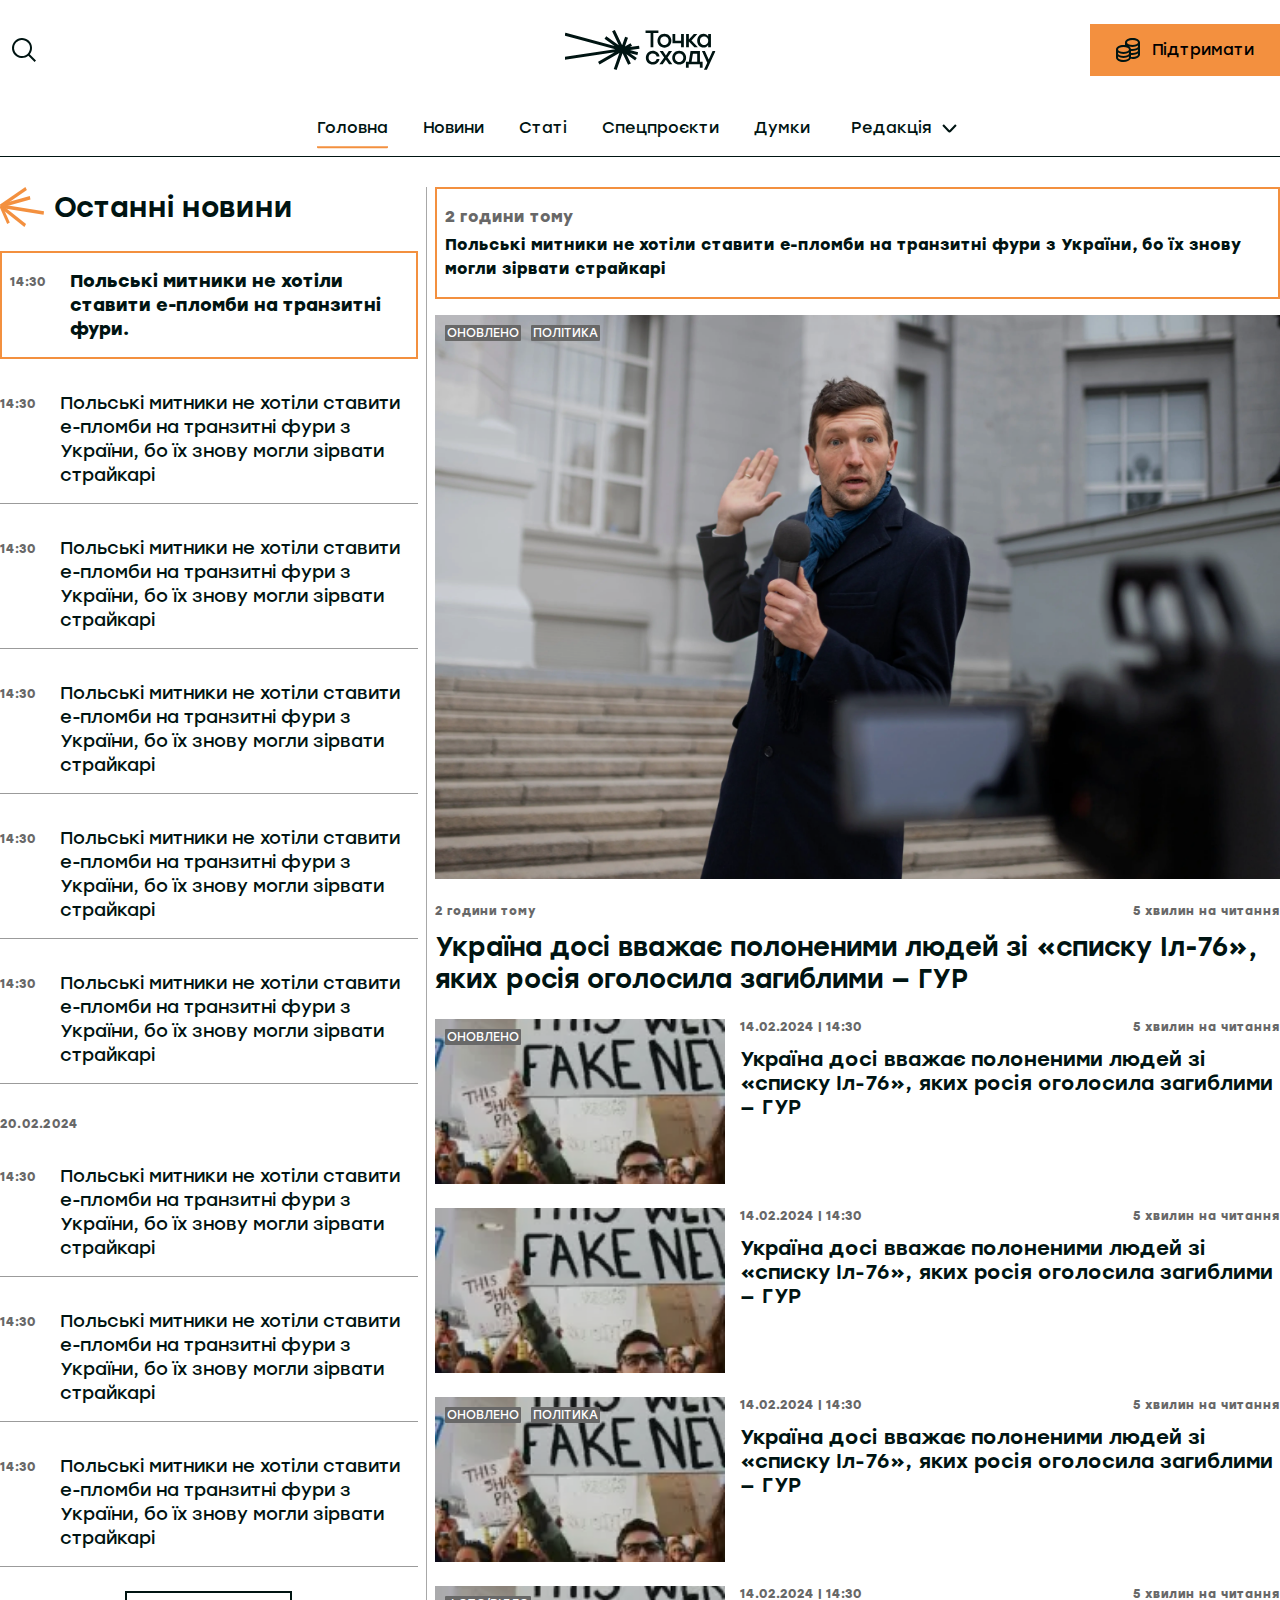
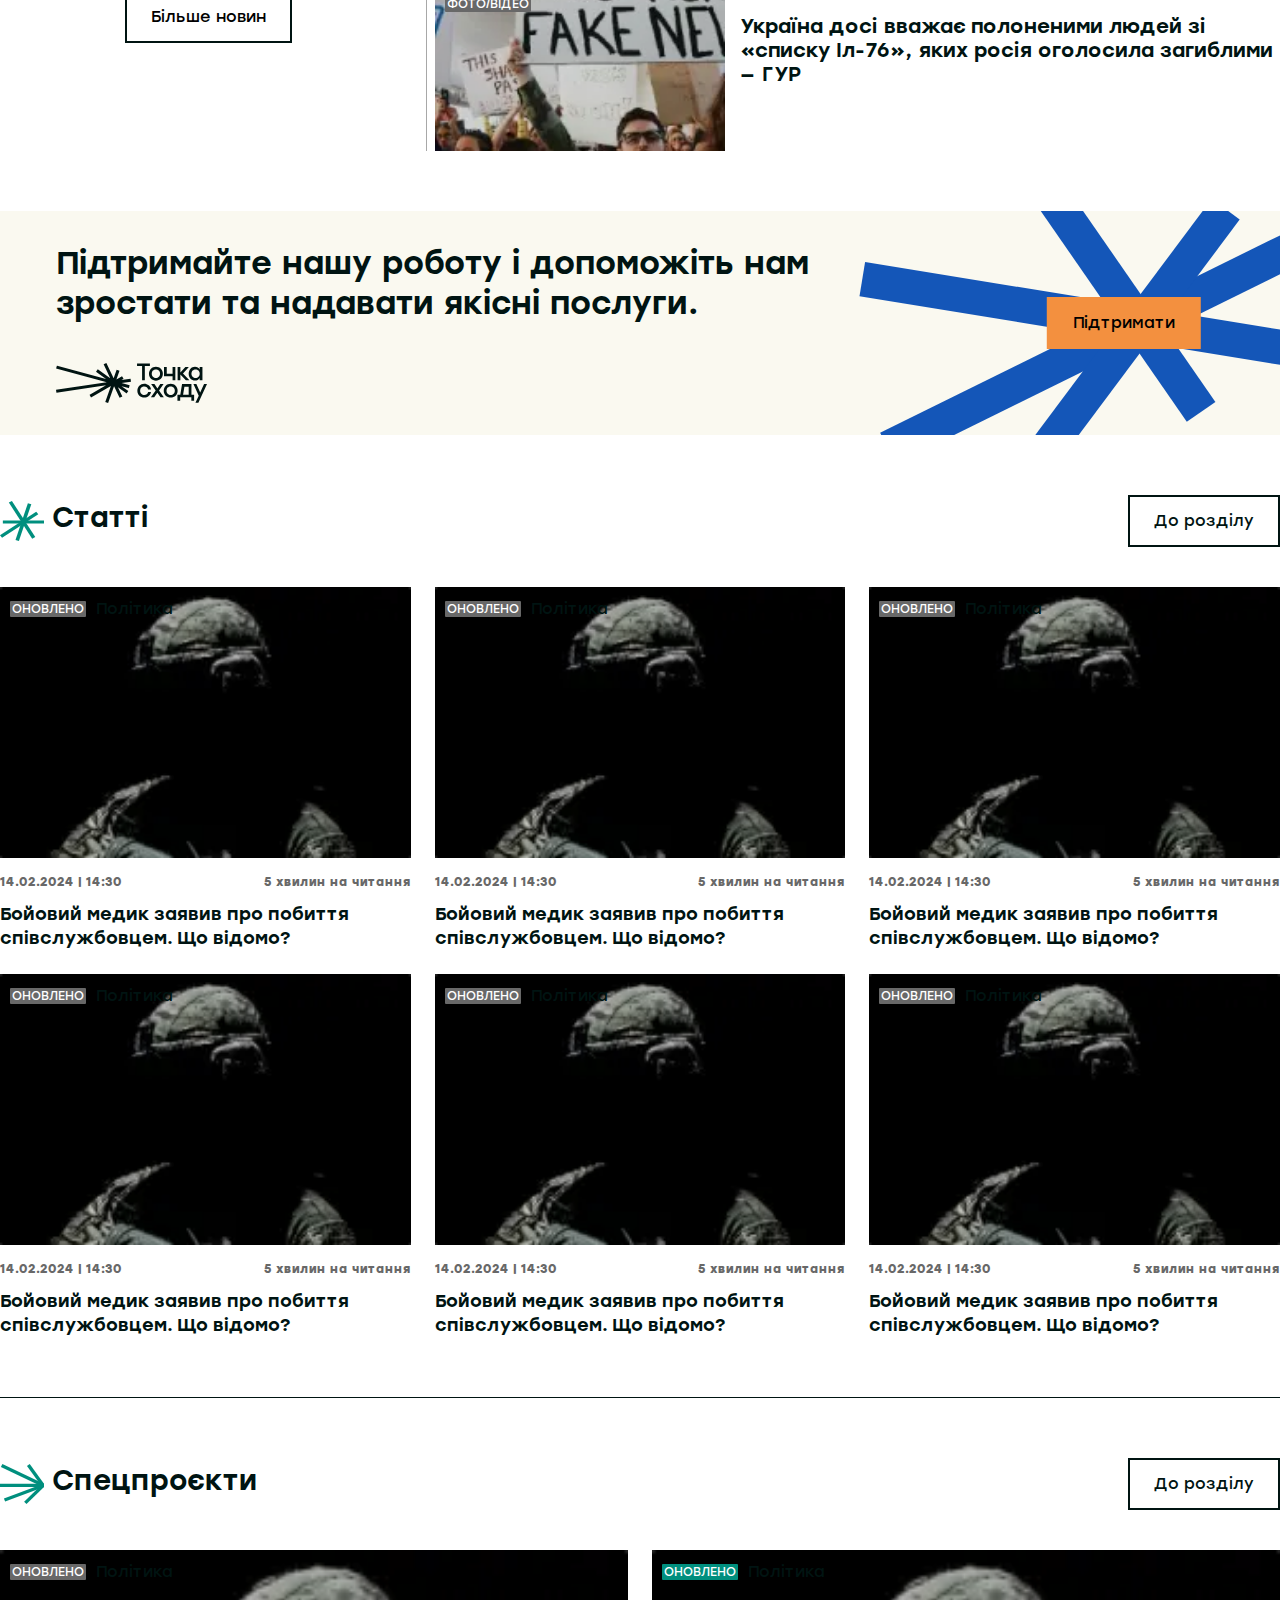
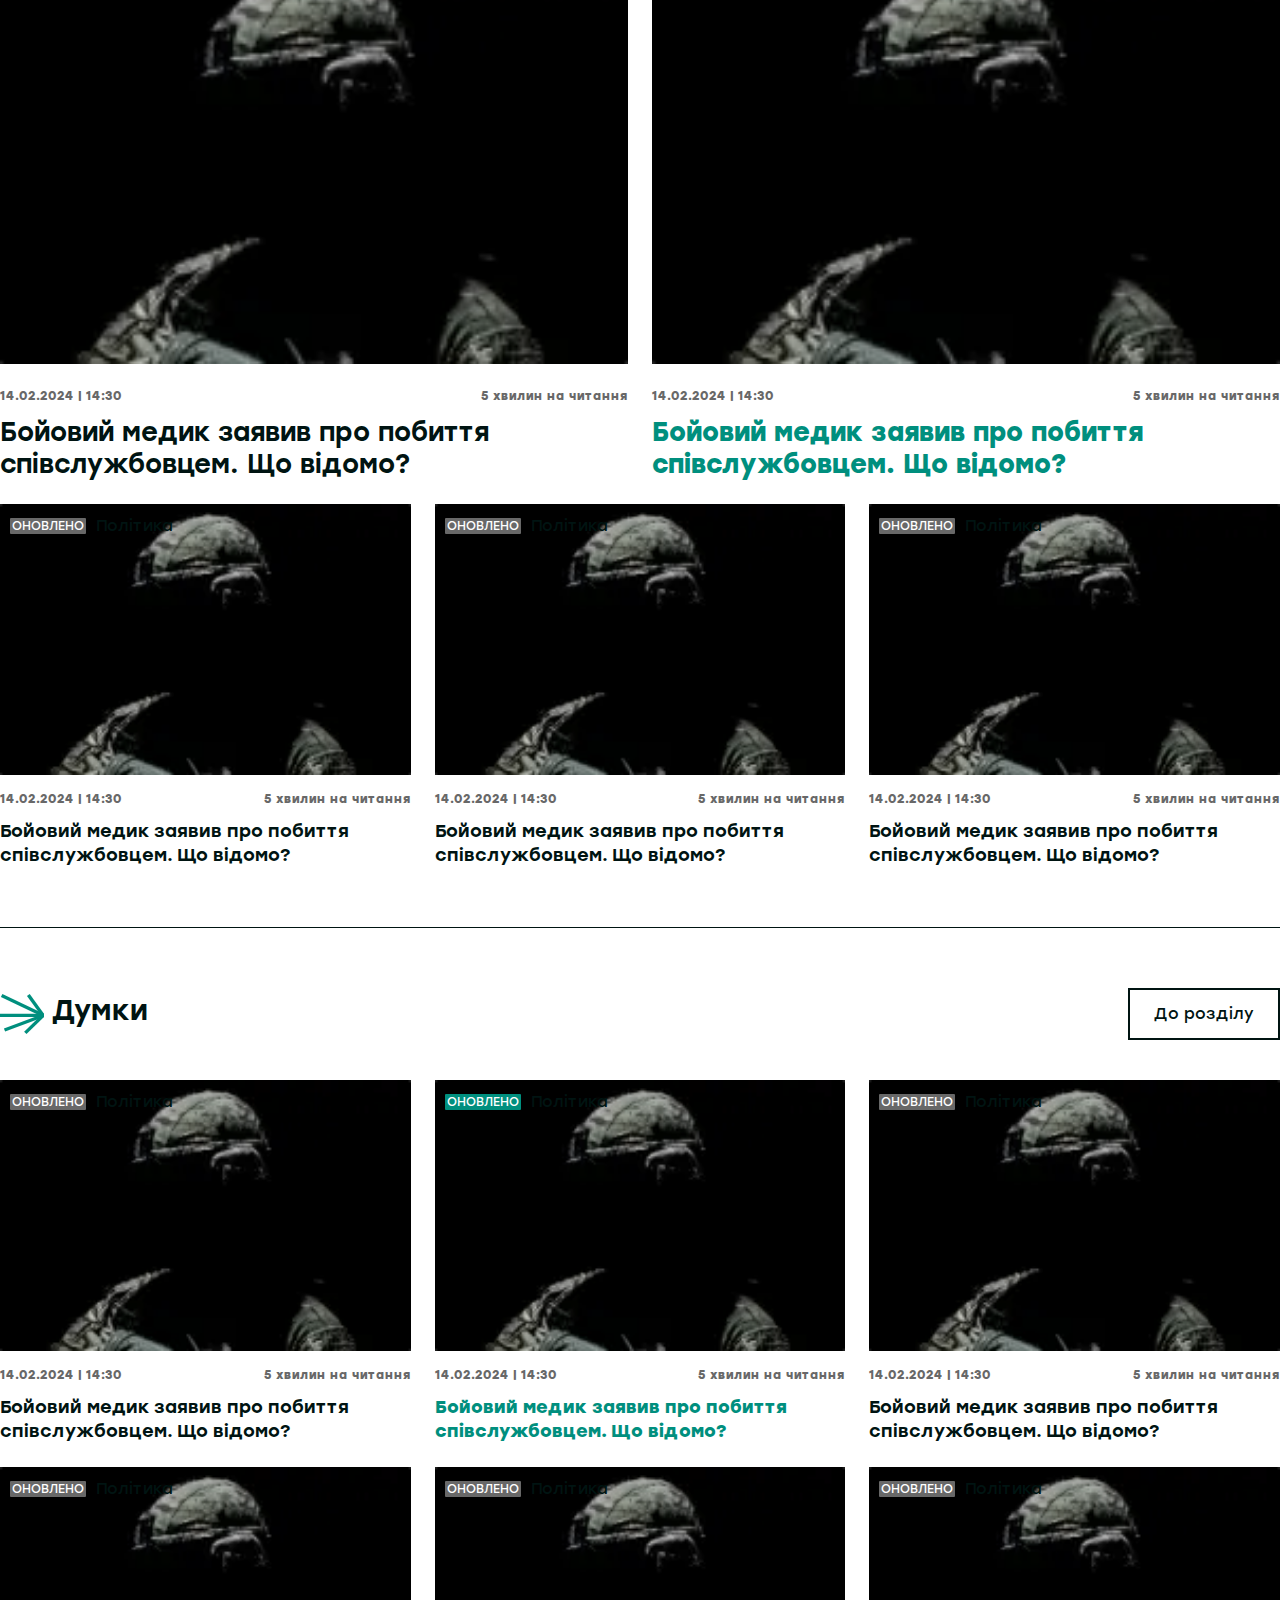
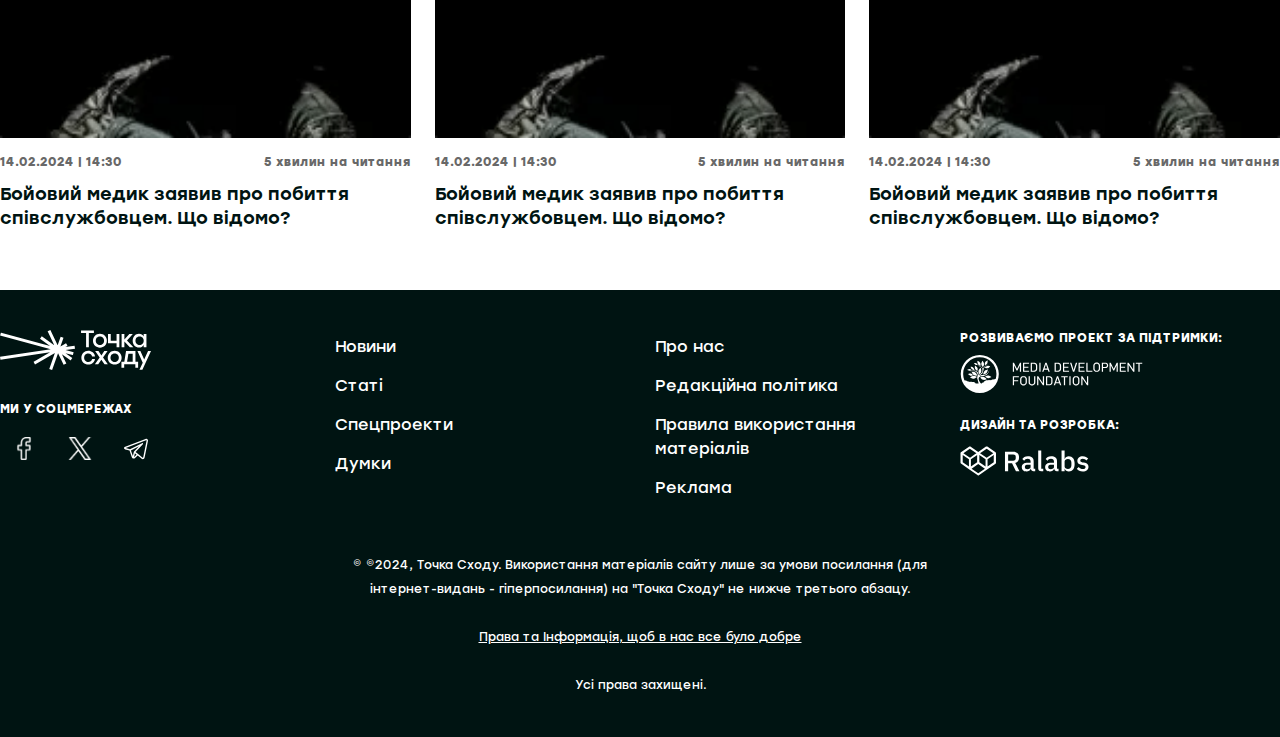
==== commit 5bd269e2: "pushed the latest updates" ====
--- a/index.html
+++ b/index.html
@@ -8,12 +8,12 @@
   <title>Головна</title>
 
   <link rel="shortcut icon" href="favicon.ico" type="image/x-icon">
-  <link rel="stylesheet" href="css/main.min.css?_v=20240318112353">
-
-  <script defer="defer" src="js/main.min.js?_v=20240318112353"></script>
+  <link rel="stylesheet" href="css/main.min.css?_v=20240326102725">
+
+  <script defer="defer" src="js/main.min.js?_v=20240326102725"></script>
 </head>
 
-<body>
+<body class="homepage">
 
 <header class="header">
   <div class="container">
@@ -157,17 +157,27 @@
 
 <main>
     <div data-observ></div>
-    <div class="home-section">
-        <div class="container">
-            <div class="row row--wrap">
-                <aside class="border-right col-4 pl-0 pr-1">
-                    <div class="recent-news">
+    <div class="container">
+        <div class="row row--wrap">
+            <aside class="border-right col-4 pl-0 pr-2">
+                <div class="recent-news">
     <h2 class="recent-news__heading">
         <img src="./images/logo-yellow.svg" alt="Логотип">
         Останні новини
     </h2>
 
     <div class="article-time-rows">
+        <div class="article-time-row article-time-row--important">
+            <div class="article-time-row__header">
+                <time datetime="14:30">14:30</time>
+            </div>
+            <div class="article-time-row__wrapper">
+                <a href="./post-page.html" class="article-time-row__title" title="Title">
+                    Польські митники не хотіли ставити е-пломби на транзитні фури.
+                </a>
+            </div>
+        </div>
+
         <div class="article-time-row">
             <div class="article-time-row__header">
                 <time datetime="14:30">14:30</time>
@@ -223,6 +233,10 @@
             </div>
         </div>
 
+        <div class="recent-news__divider">
+            <time datetime="2024-02-20">20.02.2024</time>
+        </div>
+
         <div class="article-time-row">
             <div class="article-time-row__header">
                 <time datetime="14:30">14:30</time>
@@ -234,10 +248,6 @@
             </div>
         </div>
 
-        <div class="recent-news__divider">
-            <time datetime="2024-02-20">20.02.2024</time>
-        </div>
-
         <div class="article-time-row">
             <div class="article-time-row__header">
                 <time datetime="14:30">14:30</time>
@@ -259,130 +269,119 @@
                 </a>
             </div>
         </div>
-
-        <div class="article-time-row">
-            <div class="article-time-row__header">
-                <time datetime="14:30">14:30</time>
-            </div>
-            <div class="article-time-row__wrapper">
-                <a href="./post-page.html" class="article-time-row__title" title="Title">
-                    Польські митники не хотіли ставити е-пломби на транзитні фури з України, бо їх знову могли зірвати страйкарі
-                </a>
-            </div>
-        </div>
-    </div>
-
-    <button class="button button--secondary recent-news__cta">
+    </div>
+
+    <button class="button button--secondary">
         Більше новин
     </button>
 </div>
-                </aside>
-                <div class="col-8 pl-1 pr-0">
-                    <section class="article-cards">
-                        <div class="article-excerpt">
-                            <div class="article-excerpt__header">
-                                <time>2 години тому</time>
-                            </div>
-                            <div class="article-shorts__content">
-                                Польські митники не хотіли ставити е-пломби на транзитні фури з України, бо їх знову могли зірвати страйкарі
-                            </div>
-                        </div>
-                        <div class="article-card article-card--featured mb-4">
-                            <div class="article-card__tags">
-                                <span class="article-card__tag">Оновлено</span>
-                                <span class="article-card__tag">Політика</span>
-                            </div>
-                            <div class="article-card__image">
-                                <picture><source srcset="./images/placeholders/article-card-featured.webp" type="image/webp"><img src="./images/placeholders/article-card-featured.jpeg" alt="Article Card Image Featured"></picture>
-                            </div>
-                            <div class="article-card__header">
-                                <time datetime="2024-02-14 14:30">14.02.2024 | 14:30</time>
-                                <span class="reading-time">
+            </aside>
+            <div class="col-8 pl-2 pr-0">
+                <section class="article-cards">
+                    <div class="article-excerpt">
+    <div class="article-excerpt__header">
+        <time>2 години тому</time>
+    </div>
+    <a class="article-excerpt__title" href="#">
+        Польські митники не хотіли ставити е-пломби на транзитні фури з України, бо їх знову могли зірвати страйкарі
+    </a>
+</div>
+
+                    <div class="article-card article-card--featured mb-4">
+                        <div class="article-card__tags">
+                            <span class="article-card__tag">Оновлено</span>
+                            <span class="article-card__tag">Політика</span>
+                        </div>
+                        <div class="article-card__image">
+                            <picture><source srcset="./images/placeholders/article-card-featured.webp" type="image/webp"><img src="./images/placeholders/article-card-featured.jpeg" alt="Article Card Image Featured"></picture>
+                        </div>
+                        <div class="article-card__header">
+                            <time datetime="2024-02-14 14:30">2 години тому</time>
+                            <span class="reading-time">
                                 5 хвилин на читання
                             </span>
-                            </div>
-                            <a href="./post-page.html" class="article-card__title" title="Title">
-                                Україна досі вважає полоненими людей зі «списку Іл-76», яких росія оголосила загиблими — ГУР
-                            </a>
-                        </div>
-                        <div class="article-rows">
-                            <div class="article-row article-row--with-image">
-                                <div class="article-row__tags">
-                                    <span class="article-row__tag article-card__tag--important">Оновлено</span>
-                                </div>
-                                <div class="article-row__image">
-                                    <picture><source srcset="./images/placeholders/article-row.webp" type="image/webp"><img class="" src="./images/placeholders/article-row.png" alt="Article Row"></picture>
-                                </div>
-                                <div class="article-row__wrapper">
-                                    <div class="article-row__header">
-                                        <time datetime="2024-02-14 14:30">14.02.2024 | 14:30</time>
-                                        <span class="reading-time">
+                        </div>
+                        <a href="./post-page.html" class="article-card__title" title="Title">
+                            Україна досі вважає полоненими людей зі «списку Іл-76», яких росія оголосила загиблими — ГУР
+                        </a>
+                    </div>
+                    <div class="article-rows">
+                        <div class="article-row article-row--with-image">
+                            <div class="article-row__tags">
+                                <span class="article-row__tag article-card__tag--important">Оновлено</span>
+                            </div>
+                            <div class="article-row__image">
+                                <picture><source srcset="./images/placeholders/article-row.webp" type="image/webp"><img class="" src="./images/placeholders/article-row.png" alt="Article Row"></picture>
+                            </div>
+                            <div class="article-row__wrapper">
+                                <div class="article-row__header">
+                                    <time datetime="2024-02-14 14:30">14.02.2024 | 14:30</time>
+                                    <span class="reading-time">
                                         5 хвилин на читання
                                     </span>
-                                    </div>
-                                    <a href="./post-page.html" class="article-row__title" title="Title">
-                                        Україна досі вважає полоненими людей зі «списку Іл-76», яких росія оголосила загиблими — ГУР
-                                    </a>
                                 </div>
-                            </div>
-                            <div class="article-row article-row--with-image">
-                                <div class="article-row__image">
-                                    <picture><source srcset="./images/placeholders/article-row.webp" type="image/webp"><img class="" src="./images/placeholders/article-row.png" alt="Article Row"></picture>
-                                </div>
-                                <div class="article-row__wrapper">
-                                    <div class="article-row__header">
-                                        <time datetime="2024-02-14 14:30">14.02.2024 | 14:30</time>
-                                        <span class="reading-time">
+                                <a href="./post-page.html" class="article-row__title" title="Title">
+                                    Україна досі вважає полоненими людей зі «списку Іл-76», яких росія оголосила загиблими — ГУР
+                                </a>
+                            </div>
+                        </div>
+                        <div class="article-row article-row--with-image">
+                            <div class="article-row__image">
+                                <picture><source srcset="./images/placeholders/article-row.webp" type="image/webp"><img class="" src="./images/placeholders/article-row.png" alt="Article Row"></picture>
+                            </div>
+                            <div class="article-row__wrapper">
+                                <div class="article-row__header">
+                                    <time datetime="2024-02-14 14:30">14.02.2024 | 14:30</time>
+                                    <span class="reading-time">
                                         5 хвилин на читання
                                     </span>
-                                    </div>
-                                    <a href="./post-page.html" class="article-row__title" title="Title">
-                                        Україна досі вважає полоненими людей зі «списку Іл-76», яких росія оголосила загиблими — ГУР
-                                    </a>
                                 </div>
-                            </div>
-                            <div class="article-row article-row--with-image">
-                                <div class="article-row__tags">
-                                    <span class="article-row__tag article-card__tag--important">Оновлено</span>
-                                    <span class="article-row__tag">Політика</span>
-                                </div>
-                                <div class="article-row__image">
-                                    <picture><source srcset="./images/placeholders/article-row.webp" type="image/webp"><img class="" src="./images/placeholders/article-row.png" alt="Article Row"></picture>
-                                </div>
-                                <div class="article-row__wrapper">
-                                    <div class="article-row__header">
-                                        <time datetime="2024-02-14 14:30">14.02.2024 | 14:30</time>
-                                        <span class="reading-time">
+                                <a href="./post-page.html" class="article-row__title" title="Title">
+                                    Україна досі вважає полоненими людей зі «списку Іл-76», яких росія оголосила загиблими — ГУР
+                                </a>
+                            </div>
+                        </div>
+                        <div class="article-row article-row--with-image">
+                            <div class="article-row__tags">
+                                <span class="article-row__tag article-card__tag--important">Оновлено</span>
+                                <span class="article-row__tag">Політика</span>
+                            </div>
+                            <div class="article-row__image">
+                                <picture><source srcset="./images/placeholders/article-row.webp" type="image/webp"><img class="" src="./images/placeholders/article-row.png" alt="Article Row"></picture>
+                            </div>
+                            <div class="article-row__wrapper">
+                                <div class="article-row__header">
+                                    <time datetime="2024-02-14 14:30">14.02.2024 | 14:30</time>
+                                    <span class="reading-time">
                                         5 хвилин на читання
                                     </span>
-                                    </div>
-                                    <a href="./post-page.html" class="article-row__title" title="Title">
-                                        Україна досі вважає полоненими людей зі «списку Іл-76», яких росія оголосила загиблими — ГУР
-                                    </a>
                                 </div>
-                            </div>
-                            <div class="article-row article-row--with-image">
-                                <div class="article-row__tags">
-                                    <span class="article-row__tag">Фото/Відео</span>
-                                </div>
-                                <div class="article-row__image">
-                                    <picture><source srcset="./images/placeholders/article-row.webp" type="image/webp"><img class="" src="./images/placeholders/article-row.png" alt="Article Row"></picture>
-                                </div>
-                                <div class="article-row__wrapper">
-                                    <div class="article-row__header">
-                                        <time datetime="2024-02-14 14:30">14.02.2024 | 14:30</time>
-                                        <span class="reading-time">
+                                <a href="./post-page.html" class="article-row__title" title="Title">
+                                    Україна досі вважає полоненими людей зі «списку Іл-76», яких росія оголосила загиблими — ГУР
+                                </a>
+                            </div>
+                        </div>
+                        <div class="article-row article-row--with-image">
+                            <div class="article-row__tags">
+                                <span class="article-row__tag">Фото/Відео</span>
+                            </div>
+                            <div class="article-row__image">
+                                <picture><source srcset="./images/placeholders/article-row.webp" type="image/webp"><img class="" src="./images/placeholders/article-row.png" alt="Article Row"></picture>
+                            </div>
+                            <div class="article-row__wrapper">
+                                <div class="article-row__header">
+                                    <time datetime="2024-02-14 14:30">14.02.2024 | 14:30</time>
+                                    <span class="reading-time">
                                         5 хвилин на читання
                                     </span>
-                                    </div>
-                                    <a href="./post-page.html" class="article-row__title" title="Title">
-                                        Україна досі вважає полоненими людей зі «списку Іл-76», яких росія оголосила загиблими — ГУР
-                                    </a>
                                 </div>
-                            </div>
-                        </div>
-                    </section>
-                </div>
+                                <a href="./post-page.html" class="article-row__title" title="Title">
+                                    Україна досі вважає полоненими людей зі «списку Іл-76», яких росія оголосила загиблими — ГУР
+                                </a>
+                            </div>
+                        </div>
+                    </div>
+                </section>
             </div>
         </div>
     </div>
@@ -579,7 +578,7 @@
                             Бойовий медик заявив про побиття співслужбовцем. Що відомо?
                         </a>
                     </div>
-                    <div class="article-card article-card--featured">
+                    <div class="article-card">
                         <div class="article-card__tags">
                             <span class="article-card__tag">Оновлено</span>
                             <span class="article-card__category">Політика</span>
@@ -769,14 +768,12 @@
 
 <footer class="footer">
   <div class="container">
-    <div class="row mb-4">
-      <a href="/" class="logo footer__logo">
-        <img src="./images/footer-logo.svg" alt="Footer Logo">
-      </a>
-    </div>
     <div class="row row--wrap mb-5">
       <div class="px-0 col-3 footer__info">
-        <h6>
+        <a href="/" class="link--with-image footer__logo logo">
+          <img src="./images/footer-logo.svg" alt="Footer Logo">
+        </a>
+        <h6 class="mt-4">
           <strong>Ми у соцмережах</strong>
         </h6>
         <ul class="mb-4 social-media-list">
@@ -851,19 +848,19 @@
         <h6>
           <strong>Розвиваємо проект за підтримки:</strong>
         </h6>
-        <a href="https://mediadevelopmentfoundation.org/">
+        <a class="link--with-image" href="https://mediadevelopmentfoundation.org/">
           <img src="./images/media-dev-logo.svg" alt="Media Development Foundation">
         </a>
-        <h6 class="mb-2 text-uppercase">
+        <h6 class="mt-3 my-2 text-uppercase">
           <strong>Дизайн та розробка:</strong>
         </h6>
-        <a href="#">
+        <a class="link--with-image" href="#">
           <img src="./images/ralabs-logo.svg" alt="Ralabs Logo">
         </a>
       </div>
     </div>
     <div class="row row--wrap justify-content-center">
-      <div class="text-center w-75">
+      <div class="text-center w-50" style="font-size: 12px;">
         <p>
           &copy; ©2024, Точка Сходу. Використання матеріалів сайту лише за умови посилання (для інтернет-видань - гіперпосилання) на "Точка Сходу" не нижче третього абзацу.
           <br>
--- a/css/main.min.css
+++ b/css/main.min.css
@@ -3,4 +3,4 @@
  * Copyright 2011-2018 The Bootstrap Authors
  * Copyright 2011-2018 Twitter, Inc.
  * Licensed under MIT (https://github.com/twbs/bootstrap/blob/master/LICENSE)
- */@-ms-viewport{width:device-width}html{-webkit-box-sizing:border-box;box-sizing:border-box;-ms-overflow-style:scrollbar}*,::after,::before{-webkit-box-sizing:inherit;box-sizing:inherit}.container{width:100%;padding-right:15px;padding-left:15px;margin-right:auto;margin-left:auto}.container-fluid{width:100%;padding-right:15px;padding-left:15px;margin-right:auto;margin-left:auto}.row{margin-right:-15px;margin-left:-15px}.row--wrap{display:-ms-flexbox;display:-webkit-box;display:flex;-ms-flex-wrap:wrap;flex-wrap:wrap}.no-gutters{margin-right:0;margin-left:0}.no-gutters>.col,.no-gutters>[class*=col-]{padding-right:0;padding-left:0}.col,.col-1,.col-10,.col-11,.col-12,.col-2,.col-3,.col-4,.col-5,.col-6,.col-7,.col-8,.col-9,.col-auto,.col-lg,.col-lg-1,.col-lg-10,.col-lg-11,.col-lg-12,.col-lg-2,.col-lg-3,.col-lg-4,.col-lg-5,.col-lg-6,.col-lg-7,.col-lg-8,.col-lg-9,.col-lg-auto,.col-md,.col-md-1,.col-md-10,.col-md-11,.col-md-12,.col-md-2,.col-md-3,.col-md-4,.col-md-5,.col-md-6,.col-md-7,.col-md-8,.col-md-9,.col-md-auto,.col-sm,.col-sm-1,.col-sm-10,.col-sm-11,.col-sm-12,.col-sm-2,.col-sm-3,.col-sm-4,.col-sm-5,.col-sm-6,.col-sm-7,.col-sm-8,.col-sm-9,.col-sm-auto,.col-xl,.col-xl-1,.col-xl-10,.col-xl-11,.col-xl-12,.col-xl-2,.col-xl-3,.col-xl-4,.col-xl-5,.col-xl-6,.col-xl-7,.col-xl-8,.col-xl-9,.col-xl-auto{position:relative;width:100%;min-height:1px;padding-right:15px;padding-left:15px}.col{-ms-flex-preferred-size:0;flex-basis:0;-ms-flex-positive:1;-webkit-box-flex:1;flex-grow:1;max-width:100%}.col-auto{-ms-flex:0 0 auto;-webkit-box-flex:0;flex:0 0 auto;width:auto;max-width:none}.col-1{-ms-flex:0 0 8.333333%;-webkit-box-flex:0;flex:0 0 8.333333%;max-width:8.333333%}.col-2{-ms-flex:0 0 16.666667%;-webkit-box-flex:0;flex:0 0 16.666667%;max-width:16.666667%}.col-3{-ms-flex:0 0 25%;-webkit-box-flex:0;flex:0 0 25%;max-width:25%}.col-4{-ms-flex:0 0 33.333333%;-webkit-box-flex:0;flex:0 0 33.333333%;max-width:33.333333%}.col-5{-ms-flex:0 0 41.666667%;-webkit-box-flex:0;flex:0 0 41.666667%;max-width:41.666667%}.col-6{-ms-flex:0 0 50%;-webkit-box-flex:0;flex:0 0 50%;max-width:50%}.col-7{-ms-flex:0 0 58.333333%;-webkit-box-flex:0;flex:0 0 58.333333%;max-width:58.333333%}.col-8{-ms-flex:0 0 66.666667%;-webkit-box-flex:0;flex:0 0 66.666667%;max-width:66.666667%}.col-9{-ms-flex:0 0 75%;-webkit-box-flex:0;flex:0 0 75%;max-width:75%}.col-10{-ms-flex:0 0 83.333333%;-webkit-box-flex:0;flex:0 0 83.333333%;max-width:83.333333%}.col-11{-ms-flex:0 0 91.666667%;-webkit-box-flex:0;flex:0 0 91.666667%;max-width:91.666667%}.col-12{-ms-flex:0 0 100%;-webkit-box-flex:0;flex:0 0 100%;max-width:100%}.order-first{-ms-flex-order:-1;-webkit-box-ordinal-group:0;order:-1}.order-last{-ms-flex-order:13;-webkit-box-ordinal-group:14;order:13}.order-0{-ms-flex-order:0;-webkit-box-ordinal-group:1;order:0}.order-1{-ms-flex-order:1;-webkit-box-ordinal-group:2;order:1}.order-2{-ms-flex-order:2;-webkit-box-ordinal-group:3;order:2}.order-3{-ms-flex-order:3;-webkit-box-ordinal-group:4;order:3}.order-4{-ms-flex-order:4;-webkit-box-ordinal-group:5;order:4}.order-5{-ms-flex-order:5;-webkit-box-ordinal-group:6;order:5}.order-6{-ms-flex-order:6;-webkit-box-ordinal-group:7;order:6}.order-7{-ms-flex-order:7;-webkit-box-ordinal-group:8;order:7}.order-8{-ms-flex-order:8;-webkit-box-ordinal-group:9;order:8}.order-9{-ms-flex-order:9;-webkit-box-ordinal-group:10;order:9}.order-10{-ms-flex-order:10;-webkit-box-ordinal-group:11;order:10}.order-11{-ms-flex-order:11;-webkit-box-ordinal-group:12;order:11}.order-12{-ms-flex-order:12;-webkit-box-ordinal-group:13;order:12}.offset-1{margin-left:8.333333%}.offset-2{margin-left:16.666667%}.offset-3{margin-left:25%}.offset-4{margin-left:33.333333%}.offset-5{margin-left:41.666667%}.offset-6{margin-left:50%}.offset-7{margin-left:58.333333%}.offset-8{margin-left:66.666667%}.offset-9{margin-left:75%}.offset-10{margin-left:83.333333%}.offset-11{margin-left:91.666667%}.d-none{display:none!important}.d-inline{display:inline!important}.d-inline-block{display:inline-block!important}.d-block{display:block!important}.d-table{display:table!important}.d-table-row{display:table-row!important}.d-table-cell{display:table-cell!important}.d-flex{display:-ms-flexbox!important;display:-webkit-box!important;display:flex!important}.d-inline-flex{display:-ms-inline-flexbox!important;display:-webkit-inline-box!important;display:inline-flex!important}.flex-row{-ms-flex-direction:row!important;-webkit-box-orient:horizontal!important;-webkit-box-direction:normal!important;flex-direction:row!important}.flex-column{-ms-flex-direction:column!important;-webkit-box-orient:vertical!important;-webkit-box-direction:normal!important;flex-direction:column!important}.flex-row-reverse{-ms-flex-direction:row-reverse!important;-webkit-box-orient:horizontal!important;-webkit-box-direction:reverse!important;flex-direction:row-reverse!important}.flex-column-reverse{-ms-flex-direction:column-reverse!important;-webkit-box-orient:vertical!important;-webkit-box-direction:reverse!important;flex-direction:column-reverse!important}.flex-wrap{-ms-flex-wrap:wrap!important;flex-wrap:wrap!important}.flex-nowrap{-ms-flex-wrap:nowrap!important;flex-wrap:nowrap!important}.flex-wrap-reverse{-ms-flex-wrap:wrap-reverse!important;flex-wrap:wrap-reverse!important}.flex-fill{-ms-flex:1 1 auto!important;-webkit-box-flex:1!important;flex:1 1 auto!important}.flex-grow-0{-ms-flex-positive:0!important;-webkit-box-flex:0!important;flex-grow:0!important}.flex-grow-1{-ms-flex-positive:1!important;-webkit-box-flex:1!important;flex-grow:1!important}.flex-shrink-0{-ms-flex-negative:0!important;flex-shrink:0!important}.flex-shrink-1{-ms-flex-negative:1!important;flex-shrink:1!important}.justify-content-start{-ms-flex-pack:start!important;-webkit-box-pack:start!important;justify-content:flex-start!important}.justify-content-end{-ms-flex-pack:end!important;-webkit-box-pack:end!important;justify-content:flex-end!important}.justify-content-center{-ms-flex-pack:center!important;-webkit-box-pack:center!important;justify-content:center!important}.justify-content-between{-ms-flex-pack:justify!important;-webkit-box-pack:justify!important;justify-content:space-between!important}.justify-content-around{-ms-flex-pack:distribute!important;justify-content:space-around!important}.align-items-start{-ms-flex-align:start!important;-webkit-box-align:start!important;align-items:flex-start!important}.align-items-end{-ms-flex-align:end!important;-webkit-box-align:end!important;align-items:flex-end!important}.align-items-center{-ms-flex-align:center!important;-webkit-box-align:center!important;align-items:center!important}.align-items-baseline{-ms-flex-align:baseline!important;-webkit-box-align:baseline!important;align-items:baseline!important}.align-items-stretch{-ms-flex-align:stretch!important;-webkit-box-align:stretch!important;align-items:stretch!important}.align-content-start{-ms-flex-line-pack:start!important;align-content:flex-start!important}.align-content-end{-ms-flex-line-pack:end!important;align-content:flex-end!important}.align-content-center{-ms-flex-line-pack:center!important;align-content:center!important}.align-content-between{-ms-flex-line-pack:justify!important;align-content:space-between!important}.align-content-around{-ms-flex-line-pack:distribute!important;align-content:space-around!important}.align-content-stretch{-ms-flex-line-pack:stretch!important;align-content:stretch!important}.align-self-auto{-ms-flex-item-align:auto!important;align-self:auto!important}.align-self-start{-ms-flex-item-align:start!important;align-self:flex-start!important}.align-self-end{-ms-flex-item-align:end!important;align-self:flex-end!important}.align-self-center{-ms-flex-item-align:center!important;align-self:center!important}.align-self-baseline{-ms-flex-item-align:baseline!important;align-self:baseline!important}.align-self-stretch{-ms-flex-item-align:stretch!important;align-self:stretch!important}.splide__container{-webkit-box-sizing:border-box;box-sizing:border-box;position:relative}.splide__list{margin:0!important;padding:0!important}.splide__list{-webkit-backface-visibility:hidden;backface-visibility:hidden;display:-ms-flexbox;display:-webkit-box;display:flex;height:100%}.splide.is-initialized:not(.is-active) .splide__list{display:block}.splide__pagination{-ms-flex-align:center;-webkit-box-align:center;align-items:center;display:-ms-flexbox;display:-webkit-box;display:flex;-ms-flex-wrap:wrap;flex-wrap:wrap;-ms-flex-pack:center;-webkit-box-pack:center;justify-content:center;margin:0;pointer-events:none}.splide__pagination li{display:inline-block;line-height:1;list-style-type:none;margin:0;pointer-events:auto}.splide:not(.is-overflow) .splide__pagination{display:none}.splide__progress__bar{width:0}.splide{position:relative;visibility:hidden}.splide.is-initialized,.splide.is-rendered{visibility:visible}.splide__slide{list-style-type:none!important}.splide__slide{-webkit-backface-visibility:hidden;backface-visibility:hidden;-webkit-box-sizing:border-box;box-sizing:border-box;-ms-flex-negative:0;flex-shrink:0;margin:0;position:relative}.splide__slide img{vertical-align:bottom}.splide__spinner{-webkit-animation:splide-loading 1s linear infinite;animation:splide-loading 1s linear infinite;border:2px solid #999;border-left-color:transparent;border-radius:50%;bottom:0;contain:strict;display:inline-block;height:20px;left:0;margin:auto;position:absolute;right:0;top:0;width:20px}.splide__sr{clip:rect(0 0 0 0);border:0;height:1px;margin:-1px;overflow:hidden;padding:0;position:absolute;width:1px}.splide__toggle.is-active .splide__toggle__play,.splide__toggle__pause{display:none}.splide__toggle.is-active .splide__toggle__pause{display:inline}.splide__track{overflow:hidden;position:relative;z-index:0}@-webkit-keyframes splide-loading{0%{-webkit-transform:rotate(0);transform:rotate(0)}to{-webkit-transform:rotate(1turn);transform:rotate(1turn)}}@keyframes splide-loading{0%{-webkit-transform:rotate(0);transform:rotate(0)}to{-webkit-transform:rotate(1turn);transform:rotate(1turn)}}.splide__track--draggable{-webkit-touch-callout:none;-webkit-user-select:none;-ms-user-select:none;-moz-user-select:none;user-select:none}.splide__track--fade>.splide__list>.splide__slide{margin:0!important}.splide__track--fade>.splide__list>.splide__slide{opacity:0;z-index:0}.splide__track--fade>.splide__list>.splide__slide.is-active{opacity:1;z-index:1}.splide--rtl{direction:rtl}.splide__track--ttb>.splide__list{display:block}.splide__arrow{-ms-flex-align:center;-webkit-box-align:center;align-items:center;background:#ccc;border:0;border-radius:50%;cursor:pointer;display:-ms-flexbox;display:-webkit-box;display:flex;height:2em;-ms-flex-pack:center;-webkit-box-pack:center;justify-content:center;opacity:.7;padding:0;position:absolute;top:50%;-webkit-transform:translateY(-50%);-ms-transform:translateY(-50%);transform:translateY(-50%);width:2em;z-index:1}.splide__arrow svg{fill:#000;height:1.2em;width:1.2em}.splide__arrow:hover:not(:disabled){opacity:.9}.splide__arrow:disabled{opacity:.3}.splide__arrow:focus-visible{outline:3px solid #0bf;outline-offset:3px}.splide__arrow--prev{left:1em}.splide__arrow--prev svg{-webkit-transform:scaleX(-1);-ms-transform:scaleX(-1);transform:scaleX(-1)}.splide__arrow--next{right:1em}.splide.is-focus-in .splide__arrow:focus{outline:3px solid #0bf;outline-offset:3px}.splide__pagination{bottom:.5em;left:0;padding:0 1em;position:absolute;right:0;z-index:1}.splide__pagination__page{background:#ccc;border:0;border-radius:50%;display:inline-block;height:8px;margin:3px;opacity:.7;padding:0;position:relative;-webkit-transition:-webkit-transform .2s linear;transition:-webkit-transform .2s linear;transition:transform .2s linear;transition:transform .2s linear,-webkit-transform .2s linear;width:8px}.splide__pagination__page.is-active{background:#fff;-webkit-transform:scale(1.4);-ms-transform:scale(1.4);transform:scale(1.4);z-index:1}.splide__pagination__page:hover{cursor:pointer;opacity:.9}.splide__pagination__page:focus-visible{outline:3px solid #0bf;outline-offset:3px}.splide.is-focus-in .splide__pagination__page:focus{outline:3px solid #0bf;outline-offset:3px}.splide__progress__bar{background:#ccc;height:3px}.splide__slide{-webkit-tap-highlight-color:transparent}.splide__slide:focus{outline:0}@supports (outline-offset:-3px){.splide__slide:focus-visible{outline:3px solid #0bf;outline-offset:-3px}}@supports (outline-offset:-3px){.splide.is-focus-in .splide__slide:focus{outline:3px solid #0bf;outline-offset:-3px}}.splide__toggle{cursor:pointer}.splide__toggle:focus-visible{outline:3px solid #0bf;outline-offset:3px}.splide.is-focus-in .splide__toggle:focus{outline:3px solid #0bf;outline-offset:3px}.splide__track--nav>.splide__list>.splide__slide{border:3px solid transparent;cursor:pointer}.splide__track--nav>.splide__list>.splide__slide.is-active{border:3px solid #000}.splide__arrows--rtl .splide__arrow--prev{left:auto;right:1em}.splide__arrows--rtl .splide__arrow--prev svg{-webkit-transform:scaleX(1);-ms-transform:scaleX(1);transform:scaleX(1)}.splide__arrows--rtl .splide__arrow--next{left:1em;right:auto}.splide__arrows--rtl .splide__arrow--next svg{-webkit-transform:scaleX(-1);-ms-transform:scaleX(-1);transform:scaleX(-1)}.splide__arrows--ttb .splide__arrow{left:50%;-webkit-transform:translate(-50%);-ms-transform:translate(-50%);transform:translate(-50%)}.splide__arrows--ttb .splide__arrow--prev{top:1em}.splide__arrows--ttb .splide__arrow--prev svg{-webkit-transform:rotate(-90deg);-ms-transform:rotate(-90deg);transform:rotate(-90deg)}.splide__arrows--ttb .splide__arrow--next{bottom:1em;top:auto}.splide__arrows--ttb .splide__arrow--next svg{-webkit-transform:rotate(90deg);-ms-transform:rotate(90deg);transform:rotate(90deg)}.splide__pagination--ttb{bottom:0;display:-ms-flexbox;display:-webkit-box;display:flex;-ms-flex-direction:column;-webkit-box-orient:vertical;-webkit-box-direction:normal;flex-direction:column;left:auto;padding:1em 0;right:.5em;top:0}.icon{display:inline-block;width:24px;height:24px;background-color:#001412;background-color:var(--black-color);-webkit-mask-repeat:no-repeat;mask-repeat:no-repeat;-webkit-mask-size:100%;mask-size:100%;-webkit-mask-position:center;mask-position:center;position:relative}.icon:hover{background-color:#f3903f;background-color:var(--primary-color)}.icon-search{-webkit-mask-image:url(../../images/icons/search.svg);mask-image:url(../../images/icons/search.svg)}.icon-arrow-left{-webkit-mask-image:url(../../images/icons/arrow-left.svg);mask-image:url(../../images/icons/arrow-left.svg)}.icon-arrow-right{-webkit-mask-image:url(../../images/icons/arrow-right.svg);mask-image:url(../../images/icons/arrow-right.svg)}.icon-arrow-down{-webkit-mask-image:url(../../images/icons/arrow-down.svg);mask-image:url(../../images/icons/arrow-down.svg)}.icon-donation{-webkit-mask-image:url(../../images/icons/donation.svg);mask-image:url(../../images/icons/donation.svg)}.icon-pdf{-webkit-mask-image:url(../../images/icons/pdf.svg);mask-image:url(../../images/icons/pdf.svg)}.icon-copy{-webkit-mask-image:url(../../images/icons/copy.svg);mask-image:url(../../images/icons/copy.svg)}.icon-facebook{-webkit-mask-image:url(../../images/icons/facebook.svg);mask-image:url(../../images/icons/facebook.svg)}.icon-telegram{-webkit-mask-image:url(../../images/icons/telegram.svg);mask-image:url(../../images/icons/telegram.svg)}.icon-instagram{-webkit-mask-image:url(../../images/icons/instagram.svg);mask-image:url(../../images/icons/instagram.svg)}.icon-twitter{-webkit-mask-image:url(../../images/icons/twitter.svg);mask-image:url(../../images/icons/twitter.svg)}.icon-viber{-webkit-mask-image:url(../../images/icons/viber.svg);mask-image:url(../../images/icons/viber.svg)}*{scrollbar-width:.5rem;scrollbar-color:#f3903f #d6d6d6;scrollbar-color:var(--primary-color) #d6d6d6}::-webkit-scrollbar{width:.5rem;background-color:#fff;background-color:var(--white-color)}::-webkit-scrollbar-track{-webkit-box-shadow:inset 0 0 .375rem rgba(0,0,0,.2);box-shadow:inset 0 0 .375rem rgba(0,0,0,.2);border-radius:.25rem;background:#eee}::-webkit-scrollbar-thumb{border-radius:.25rem;border:0 none #fff;background-color:#f3903f;background-color:var(--primary-color)}::-webkit-scrollbar-thumb:hover{background-color:#f3903f;background-color:var(--primary-hover-color)}@-webkit-keyframes show-header{0%{top:-100%}100%{top:0}}@keyframes show-header{0%{top:-100%}100%{top:0}}@-webkit-keyframes fade-up-big{0%{-webkit-transform:translateY(1rem);transform:translateY(1rem);opacity:0}100%{-webkit-transform:translateY(0);transform:translateY(0);opacity:1}}@keyframes fade-up-big{0%{-webkit-transform:translateY(1rem);transform:translateY(1rem);opacity:0}100%{-webkit-transform:translateY(0);transform:translateY(0);opacity:1}}@-webkit-keyframes rotation{from{-webkit-transform:rotate(0);transform:rotate(0)}to{-webkit-transform:rotate(359deg);transform:rotate(359deg)}}@keyframes rotation{from{-webkit-transform:rotate(0);transform:rotate(0)}to{-webkit-transform:rotate(359deg);transform:rotate(359deg)}}[class*=-ibg]{position:relative}[class*=-ibg] img{position:absolute;width:100%;height:100%;top:0;left:0;-o-object-fit:cover;object-fit:cover}[class*=-ibg_contain] img{-o-object-fit:contain;object-fit:contain}.wrapper{display:-webkit-box;display:-ms-flexbox;display:flex;-webkit-box-orient:vertical;-webkit-box-direction:normal;-ms-flex-direction:column;flex-direction:column;min-height:100%;overflow:hidden}.page{position:relative;-webkit-box-flex:1;-ms-flex:1 1 auto;flex:1 1 auto}.page [data-observ]{position:absolute;top:0;left:0;width:100%;height:.125rem;background:0 0;pointer-events:none}.page_start{padding-top:6.25rem}hr{width:100%;margin:8px 0;border-top:1px solid #001412;border-top:1px solid var(--hr-color)}.page__header{display:-webkit-box;display:-ms-flexbox;display:flex;-webkit-box-align:center;-ms-flex-align:center;align-items:center;-webkit-box-pack:start;-ms-flex-pack:start;justify-content:flex-start;margin-bottom:30px}.page__header img{margin-right:8px}.page__heading{font-size:2rem;font-weight:500;line-height:2.5rem}.page__content hr{margin:40px 0}.page__content h2,.page__content h3,.page__content h4,.page__content h5,.page__content h6{margin-bottom:16px}.border-left{border-left:1px solid #a8a8a8;border-left:1px solid var(--vr-color)}.border-right{border-right:1px solid #a8a8a8;border-right:1px solid var(--vr-color)}.button{display:-webkit-inline-box;display:-ms-inline-flexbox;display:inline-flex;-webkit-box-align:center;-ms-flex-align:center;align-items:center;-webkit-box-pack:start;-ms-flex-pack:start;justify-content:flex-start;font-size:16px;font-weight:400;line-height:24px;padding:12px 24px;-webkit-transition:.3s ease-in-out;transition:.3s ease-in-out;-webkit-transition:var(--bs-transition);transition:var(--bs-transition)}.button .icon{width:24px;height:24px}.button--icon-prepend .icon{margin-right:10px}.button--icon-append .icon{margin-left:10px}.button--primary{background-color:#f3903f;background-color:var(--primary-background-color);border:2px solid transparent}.button--primary:hover{background-color:#f3903f;background-color:var(--primary-hover-color);border-color:#001412}.button--primary:active{color:#fff;color:var(--white-color);background-color:#001412;background-color:var(--black-color);border-color:#001412}.button--primary:disabled,.button--primary[disabled]{background-color:#9b9b9b;background-color:var(--primary-disabled-background-color)}.button--secondary{background-color:#fff;background-color:var(--secondary-background-color);border:2px solid #001412;border:2px solid var(--black-color)}.button--secondary:hover{color:#f3903f;color:var(--primary-color);border-color:#f3903f;border-color:var(--primary-color);background-color:#fff;background-color:var(--secondary-hover-background-color)}.button--secondary:active{color:#f3903f;color:var(--primary-color);background-color:rgba(243,144,63,.10196);background-color:var(--secondary-active-background-color)}.button--secondary:disabled,.button--secondary[disabled]{color:#9b9b9b;color:var(--secondary-disabled-background-color)}a{color:#001412;color:var(--black-color)}a.link{display:inline-block;padding:5px 10px;position:relative}a.link--underline:after{content:"";position:absolute;bottom:0;left:10px;width:calc(100% - 20px);height:2px;border-radius:0 0 1px 1px;background-color:#f3903f;background-color:var(--primary-color);opacity:1;-webkit-transform:translate3d(0,.2em,0);transform:translate3d(0,.2em,0)}a:hover{color:#f3903f;color:var(--primary-color)}h1{font-size:2rem;font-weight:500;line-height:2.5rem}h2{font-size:1.75rem;font-weight:500;line-height:2rem}h3{font-size:1.5rem;font-weight:500;line-height:1.75rem}h4{font-size:1.25rem;font-weight:500;line-height:1.5rem}h5{font-size:1rem;font-weight:500;line-height:1.25rem}h6{font-size:.75rem;font-weight:400;line-height:1rem}.reading-time,time{font-size:.75rem;font-weight:700;line-height:1rem;color:#686868;color:var(--gray-color-secondary)}.sep-v{font-size:16px;font-weight:400;line-height:24px}.section{margin:60px 0}.section__header{display:-webkit-box;display:-ms-flexbox;display:flex;-webkit-box-align:center;-ms-flex-align:center;align-items:center;-webkit-box-pack:justify;-ms-flex-pack:justify;justify-content:space-between;margin-bottom:40px}.menu-dropdown{position:relative;display:inline-block}.menu-dropdown__button{display:-webkit-inline-box;display:-ms-inline-flexbox;display:inline-flex;-webkit-box-align:center;-ms-flex-align:center;align-items:center;padding:16px;font-size:1rem;border:none;cursor:pointer}.menu-dropdown__button .icon{width:15px;height:15px}.menu-dropdown__button--icon-prepend .icon{margin-right:10px}.menu-dropdown__button--icon-append .icon{margin-left:10px}.menu-dropdown__content{display:none;position:absolute;background-color:#fff;background-color:var(--white-color);padding:10px 15px;min-width:160px;-webkit-box-shadow:0 8px 16px 0 rgba(0,0,0,.2);box-shadow:0 8px 16px 0 rgba(0,0,0,.2);z-index:1}.menu-dropdown__content a{font-size:1rem;padding:12px 0;-webkit-text-decoration:none;text-decoration:none;white-space:nowrap;display:block;position:relative}.menu-dropdown__content a:after{content:"";position:absolute;bottom:6px;left:0;width:100%;height:2px;border-radius:0 0 1px 1px;background-color:#f3903f;background-color:var(--primary-color);opacity:0}.menu-dropdown__content a:hover::after{opacity:1;-webkit-transform:translate3d(0,.2em,0);transform:translate3d(0,.2em,0)}.menu-dropdown:hover .menu-dropdown__content{display:block}.tooltip{-webkit-text-decoration:none;text-decoration:none;position:relative}.tooltip span{-webkit-transform:translate3d(0,0,0);transform:translate3d(0,0,0);-webkit-backface-visibility:hidden;backface-visibility:hidden;will-change:transform;opacity:0;pointer-events:none;-webkit-transition:all .18s ease-in-out 0s;transition:all .18s ease-in-out 0s;position:absolute;bottom:100%;left:50%;z-index:10;-webkit-transform-origin:top;-ms-transform-origin:top;transform-origin:top;background:rgba(17,17,17,.9);border-radius:4px;color:#fff;content:attr(aria-label);font-size:13px;font-size:var(--microtip-font-size,13px);font-weight:400;font-weight:var(--microtip-font-weight,normal);text-transform:none;text-transform:var(--microtip-text-transform,none);padding:.5em 1em;white-space:nowrap;-webkit-box-sizing:content-box;box-sizing:content-box}.tooltip span:before{background-size:100% auto!important}.tooltip span:before{content:""}.tooltip span img{float:left;margin:0 8px 8px 0}.tooltip:hover span{opacity:1;pointer-events:auto;-webkit-transform:translate3d(-50%,0,0);transform:translate3d(-50%,0,0);bottom:100%;left:50%}button#donation-btn .icon{margin-right:12px}.header{width:100%;-webkit-transition:background-color .3s ease-in-out;transition:background-color .3s ease-in-out;-webkit-transition:background-color var(--bs-transition);transition:background-color var(--bs-transition);z-index:50;padding-top:24px;margin-bottom:30px}.header-is-sticky .header{position:fixed;background-color:#fff;background-color:var(--white-color)}.header .container{height:100%}.header .row{display:-webkit-box;display:-ms-flexbox;display:flex;-webkit-box-pack:justify;-ms-flex-pack:justify;justify-content:space-between;-webkit-box-align:center;-ms-flex-align:center;align-items:center;position:relative}.header .row:first-child{margin-bottom:24px}.header hr{margin:12px 0 0 0}.header__logo{position:absolute;top:50%;left:50%;-webkit-transform:translate(-50%,-50%);-ms-transform:translate(-50%,-50%);transform:translate(-50%,-50%)}.header__buttons{display:-webkit-box;display:-ms-flexbox;display:flex;-webkit-box-align:center;-ms-flex-align:center;align-items:center;-webkit-box-pack:justify;-ms-flex-pack:justify;justify-content:space-between}.header__buttons>:not(:last-child){margin-right:20px}.header .main-navigation{margin:0 auto}.header .main-navigation .menu__list{display:-webkit-box;display:-ms-flexbox;display:flex;-webkit-box-align:center;-ms-flex-align:center;align-items:center;-webkit-box-pack:justify;-ms-flex-pack:justify;justify-content:space-between;margin:0 auto}.header .main-navigation .menu__list .menu__item:not(:last-child){margin-right:15px}.header .main-navigation .menu__list .menu__item--active .menu__link::after{opacity:1;-webkit-transform:translate3d(0,.2em,0);transform:translate3d(0,.2em,0)}.header .main-navigation .menu__list .menu__link{display:block;padding:5px 10px;position:relative}.header .main-navigation .menu__list .menu__link:after{content:"";position:absolute;bottom:0;left:10px;width:calc(100% - 20px);height:2px;border-radius:0 0 1px 1px;background-color:#f3903f;background-color:var(--primary-color);opacity:0}.header .main-navigation .menu__list .menu__link:hover::after{opacity:1;-webkit-transform:translate3d(0,.2em,0);transform:translate3d(0,.2em,0)}.menu-hamburger{cursor:pointer;padding:40px 20px}.menu-hamburger__line{background:#001412;background:var(--black-color);display:block;height:2px;position:relative;width:24px}.menu-hamburger__line::after,.menu-hamburger__line::before{background:#001412;background:var(--black-color);content:"";display:block;height:100%;position:absolute;-webkit-transition:all .2s ease-out;transition:all .2s ease-out;width:100%}.menu-hamburger__line::before{top:7px}.menu-hamburger__line::after{top:-7px}input#mobile-menu{display:none}input#mobile-menu:checked~.mobile-menu{max-height:100%}input#mobile-menu:checked~.menu-hamburger .menu-hamburger__line{background:0 0}input#mobile-menu:checked~.menu-hamburger .menu-hamburger__line::before{-webkit-transform:rotate(-45deg);-ms-transform:rotate(-45deg);transform:rotate(-45deg);top:0}input#mobile-menu:checked~.menu-hamburger .menu-hamburger__line::after{-webkit-transform:rotate(45deg);-ms-transform:rotate(45deg);transform:rotate(45deg);top:0}.mobile-menu{display:-webkit-box;display:-ms-flexbox;display:flex;-webkit-box-orient:vertical;-webkit-box-direction:normal;-ms-flex-direction:column;flex-direction:column;-webkit-box-align:start;-ms-flex-align:start;align-items:flex-start;width:100%;height:calc(100% - 100px);background-color:#fff;background-color:var(--white-color);overflow:hidden;max-height:0;position:fixed;z-index:99;top:100px;-webkit-transition:max-height .5s ease-out;transition:max-height .5s ease-out}.mobile-menu .mobile-search-bar{margin-bottom:24px}.mobile-menu .social-media{display:-webkit-box;display:-ms-flexbox;display:flex;-webkit-box-align:center;-ms-flex-align:center;align-items:center;-webkit-box-pack:start;-ms-flex-pack:start;justify-content:flex-start;margin-top:auto}.mobile-menu .social-media__item:not(:last-child){margin-right:24px}.mobile-navigation .menu__item:not(:last-child){margin-bottom:15px}.search-bar{display:-webkit-box;display:-ms-flexbox;display:flex;-webkit-box-align:center;-ms-flex-align:center;align-items:center;-webkit-box-pack:left;-ms-flex-pack:left;justify-content:left;height:50px;position:relative}.search-bar__btn-open{height:48px;width:48px;background:0 0;z-index:10}.search-bar__btn-open .icon{height:100%;width:100%}.search-bar__btn-close{height:48px;width:48px;font-size:32px;background:0 0;opacity:0;-webkit-transition:opacity .25s,-webkit-transform .25s;transition:opacity .25s,-webkit-transform .25s;transition:opacity .25s,transform .25s;transition:opacity .25s,transform .25s,-webkit-transform .25s;z-index:9;position:absolute;right:0;top:0}.search-bar__input{height:100%;width:375px;border:1px solid #9b9b9b;border:1px solid var(--gray-color-primary);padding:5px 50px 5px 50px;opacity:0;-webkit-transition:opacity .25s,-webkit-transform .25s;transition:opacity .25s,-webkit-transform .25s;transition:opacity .25s,transform .25s;transition:opacity .25s,transform .25s,-webkit-transform .25s;position:absolute;left:0}.search-bar__input input[type=search]{width:100%;height:100%}.search-bar--active .search-bar__input{opacity:1}.search-bar--active .search-bar__btn-close{opacity:1}.navigation-tabs{display:-webkit-box;display:-ms-flexbox;display:flex;-webkit-box-align:center;-ms-flex-align:center;align-items:center;-webkit-box-pack:justify;-ms-flex-pack:justify;justify-content:space-between;margin-bottom:20px}.navigation-tabs__tabs{display:-webkit-box;display:-ms-flexbox;display:flex;-webkit-box-align:center;-ms-flex-align:center;align-items:center;-webkit-box-pack:start;-ms-flex-pack:start;justify-content:flex-start}.navigation-tabs__tab{display:block;padding:5px 10px;background:0 0;position:relative}.navigation-tabs__tab:not(:last-child){margin-right:20px}.navigation-tabs__tab:after{content:"";position:absolute;bottom:0;left:5px;width:calc(100% - 10px);height:2px;border-radius:0 0 1px 1px;background-color:#f3903f;background-color:var(--primary-color);opacity:0}.navigation-tabs__tab--active::after,.navigation-tabs__tab:focus::after,.navigation-tabs__tab:hover::after{opacity:1;-webkit-transform:translate3d(0,.2em,0);transform:translate3d(0,.2em,0)}.navigation-tabs__list ul{display:-webkit-box;display:-ms-flexbox;display:flex;-webkit-box-align:center;-ms-flex-align:center;align-items:center;-webkit-box-pack:justify;-ms-flex-pack:justify;justify-content:space-between}.navigation-tabs__list ul li{height:24px}.navigation-tabs__item--disabled .icon{background-color:#9b9b9b;background-color:var(--gray-color-primary)}.navigation-tabs__item--next,.navigation-tabs__item--prev{display:inline-block;width:24px;height:24px;background:0 0}.navigation-tabs__item--next .icon,.navigation-tabs__item--prev .icon{width:100%;height:100%}.navigation-tabs__item--current{background:0 0;margin:0 16px}.recent-news{padding-right:8px}.recent-news__heading{display:-webkit-box;display:-ms-flexbox;display:flex;-webkit-box-align:center;-ms-flex-align:center;align-items:center;-webkit-box-pack:start;-ms-flex-pack:start;justify-content:flex-start;margin-bottom:24px}.recent-news__heading img{margin-right:10px}.recent-news__divider{font-size:.75rem;font-weight:700;line-height:1rem;letter-spacing:.02em;text-align:left;padding:16px 0}.recent-news .article-cards.article-cards--grid-col-2 .article-small-card__image{height:115px}.recent-news .article-rows .article-row__image{width:140px;height:75px}.sidebar-navigation{height:100%;border-right:1px solid #9b9b9b;border-right:1px solid var(--gray-color-primary)}.sidebar-navigation__list{display:-webkit-box;display:-ms-flexbox;display:flex;-webkit-box-orient:vertical;-webkit-box-direction:normal;-ms-flex-direction:column;flex-direction:column;-webkit-box-align:start;-ms-flex-align:start;align-items:flex-start;-webkit-box-pack:center;-ms-flex-pack:center;justify-content:center}.sidebar-navigation__item:not(:last-child){margin-bottom:8px}.sidebar-navigation__item--active .sidebar-navigation__link::after{opacity:1;-webkit-transform:translate3d(0,.2em,0);transform:translate3d(0,.2em,0)}.sidebar-navigation__link{display:block;padding:5px 10px 5px 0;position:relative}.sidebar-navigation__link:after{content:"";position:absolute;bottom:0;left:0;width:calc(100% - 10px);height:2px;border-radius:0 0 1px 1px;background-color:#f3903f;background-color:var(--primary-color);opacity:0}.sidebar-navigation__link:hover::after{opacity:1;-webkit-transform:translate3d(0,.2em,0);transform:translate3d(0,.2em,0)}.article-cards--grid{--grid-layout-gap:24px;--grid-column-count:6;--grid-item--min-width:193px;--gap-count:calc(var(--grid-column-count) - 1);--total-gap-width:calc(var(--gap-count) * var(--grid-layout-gap));--grid-item--max-width:calc((100% - var(--total-gap-width)) / var(--grid-column-count));display:grid;grid-template-columns:repeat(auto-fill,minmax(max(193px,calc((100% - calc((6 - 1) * 24px))/ 6)),1fr));grid-template-columns:repeat(auto-fill,minmax(max(193px,calc((100% - calc(calc(6 - 1) * 24px))/ 6)),1fr));grid-template-columns:repeat(auto-fill,minmax(max(var(--grid-item--min-width),var(--grid-item--max-width)),1fr));grid-gap:24px;grid-gap:var(--grid-layout-gap)}.article-cards--grid-col-2{--grid-column-count:2}.article-cards--grid-col-3{--grid-column-count:3}.article-cards--grid-col-4{--grid-column-count:4}.article-cards--with-featured{--grid-column-count:6}.article-cards--with-featured .article-card--featured{grid-column:span 3}.article-cards--with-featured .article-card:not(.article-card--featured){grid-column:span 2}.article-cards .article-card{display:-webkit-box;display:-ms-flexbox;display:flex;-webkit-box-orient:vertical;-webkit-box-direction:normal;-ms-flex-direction:column;flex-direction:column;position:relative}.article-cards .article-card--featured .article-card__image{margin-bottom:24px}.article-cards .article-card--featured .article-card__header{margin-bottom:12px}.article-cards .article-card--featured .article-card__title{font-size:1.625rem;font-weight:500;line-height:2rem}.article-cards .article-card--with-image .article-card__image{height:225px;width:100%}.article-cards .article-card--with-image .article-card__image img{height:100%;width:100%;-o-object-fit:cover;object-fit:cover}.article-cards .article-card__tags{display:-webkit-box;display:-ms-flexbox;display:flex;-webkit-box-align:center;-ms-flex-align:center;align-items:center;-webkit-box-pack:start;-ms-flex-pack:start;justify-content:flex-start;position:absolute;top:10px;left:10px;z-index:2}.article-cards .article-card__tags>:not(:last-child){margin-right:10px}.article-cards .article-card__tag{font-size:.75rem;line-height:1rem;text-transform:uppercase;padding:0 2px;border-radius:1px;color:#fff;color:var(--white-color);background-color:#686868;background-color:var(--gray-color-secondary)}.article-cards .article-card__tag--important{background-color:#f3903f;background-color:var(--primary-color)}.article-cards .article-card__tag--promo{background-color:#008f7e;background-color:var(--green-color)}.article-cards .article-card__image{margin-bottom:16px}.article-cards .article-card__image img{height:100%;width:100%;-o-object-fit:cover;object-fit:cover;-webkit-filter:brightness(85%);filter:brightness(85%)}.article-cards .article-card__header{display:-webkit-box;display:-ms-flexbox;display:flex;-webkit-box-align:center;-ms-flex-align:center;align-items:center;-webkit-box-pack:justify;-ms-flex-pack:justify;justify-content:space-between;color:#9b9b9b;color:var(--gray-color-primary);font-size:.75rem;font-weight:700;line-height:1rem;margin-bottom:12px}.article-cards .article-card__header time{color:#686868;color:var(--gray-color-secondary)}.article-cards .article-card__header>:not(:last-child){margin-right:10px}.article-cards .article-card__title{font-size:1.125rem;font-weight:500;line-height:1.5rem}.article-cards .article-card__bottom{display:-webkit-box;display:-ms-flexbox;display:flex;-webkit-box-orient:vertical;-webkit-box-direction:normal;-ms-flex-direction:column;flex-direction:column;color:#9b9b9b;color:var(--gray-color-primary);font-size:.75rem;font-weight:700;line-height:1rem;margin-top:12px}.article-cards .article-card--promo .article-card__tag{background-color:#008f7e;background-color:var(--green-color)}.article-cards .article-card--promo .article-card__title{color:#008f7e;color:var(--green-color);font-weight:700}.article-small-card__image{height:225px;width:100%;margin-bottom:16px}.article-small-card__image img{height:100%;width:100%;-o-object-fit:cover;object-fit:cover;-webkit-filter:brightness(85%);filter:brightness(85%)}.article-small-card__header{display:-webkit-box;display:-ms-flexbox;display:flex;-webkit-box-align:center;-ms-flex-align:center;align-items:center;-webkit-box-pack:justify;-ms-flex-pack:justify;justify-content:space-between;color:#9b9b9b;color:var(--gray-color-primary);font-size:.75rem;font-weight:700;line-height:1rem;margin-bottom:12px}.article-small-card__header time{color:#686868;color:var(--gray-color-secondary)}.article-small-card__header>:not(:last-child){margin-right:10px}.article-small-card__title{font-size:1.125rem;font-weight:500;line-height:1.5rem}.article-small-card--promo .article-card__tag{background-color:#008f7e;background-color:var(--green-color)}.article-small-card--promo .article-card__title{color:#008f7e;color:var(--green-color);font-weight:700}.expert-articles-cards--grid{--grid-layout-gap:24px;--grid-column-count:6;--grid-item--min-width:200px;--gap-count:calc(var(--grid-column-count) - 1);--total-gap-width:calc(var(--gap-count) * var(--grid-layout-gap));--grid-item--max-width:calc((100% - var(--total-gap-width)) / var(--grid-column-count));display:grid;grid-template-columns:repeat(auto-fill,minmax(max(200px,calc((100% - calc((6 - 1) * 24px))/ 6)),1fr));grid-template-columns:repeat(auto-fill,minmax(max(200px,calc((100% - calc(calc(6 - 1) * 24px))/ 6)),1fr));grid-template-columns:repeat(auto-fill,minmax(max(var(--grid-item--min-width),var(--grid-item--max-width)),1fr));grid-gap:24px;grid-gap:var(--grid-layout-gap)}.expert-articles-cards--grid-col-2{--grid-column-count:2}.expert-articles-cards--grid-col-3{--grid-column-count:3}.expert-articles-cards--grid-col-4{--grid-column-count:4}.expert-articles-cards .expert-article-card{display:-webkit-box;display:-ms-flexbox;display:flex;-webkit-box-orient:vertical;-webkit-box-direction:normal;-ms-flex-direction:column;flex-direction:column}.expert-articles-cards .expert-article-card__image{height:175px;border-radius:1px;margin-bottom:16px}.expert-articles-cards .expert-article-card__image img{width:100%;height:100%;-o-object-fit:cover;object-fit:cover}.expert-articles-cards .expert-article-card__author{display:inline-block;padding:8px 16px 8px 16px;width:-webkit-fit-content;width:-moz-fit-content;width:fit-content;color:#fff;color:var(--white-color);background-color:#1456b8;background-color:var(--blue-color);border-radius:1px;margin-bottom:8px;border-color:transparent}.expert-articles-cards .expert-article-card__author:hover{color:#f3903f;color:var(--primary-color);border-color:#f3903f;border-color:var(--primary-color)}.expert-articles-cards .expert-article-card__author:active{color:#f3903f;color:var(--primary-color);background-color:rgba(243,144,63,.10196);background-color:var(--secondary-active-background-color)}.expert-articles-cards .expert-article-card__header{font-size:.75rem;font-weight:700;line-height:1rem;color:#9b9b9b;color:var(--gray-color-primary)}.expert-articles-cards .expert-article-card__header time{display:inline-block;margin-top:12px}.expert-articles-cards .expert-article-card__tag{padding:0 2px;border-radius:1px;color:#fff;color:var(--white-color);background-color:#9b9b9b;background-color:var(--gray-color-primary)}.expert-articles-cards .expert-article-card__category{color:#9b9b9b;color:var(--gray-color-primary)}.expert-articles-cards .expert-article-card__title{font-size:1.125rem;font-weight:500;line-height:1.5rem;margin-top:16px}.expert-articles-cards .expert-article-card__bottom{display:-webkit-box;display:-ms-flexbox;display:flex;-webkit-box-orient:vertical;-webkit-box-direction:normal;-ms-flex-direction:column;flex-direction:column;color:#9b9b9b;color:var(--gray-color-primary);font-size:.75rem;font-weight:700;line-height:1rem;margin-top:12px}.article-row{display:-webkit-box;display:-ms-flexbox;display:flex;-webkit-box-align:start;-ms-flex-align:start;align-items:flex-start;-webkit-box-pack:start;-ms-flex-pack:start;justify-content:flex-start;position:relative}.article-row:not(:last-child){margin-bottom:24px}.article-row__image{width:290px;height:165px;margin-right:15px;-ms-flex-negative:0;flex-shrink:0}.article-row__image img{height:100%;width:100%;-o-object-fit:cover;object-fit:cover;-webkit-filter:brightness(85%);filter:brightness(85%)}.article-row__header{display:-webkit-box;display:-ms-flexbox;display:flex;-webkit-box-align:center;-ms-flex-align:center;align-items:center;-webkit-box-pack:justify;-ms-flex-pack:justify;justify-content:space-between;margin-bottom:12px;color:#9b9b9b;color:var(--gray-color-primary);font-size:.75rem;font-weight:700;line-height:1rem}.article-row__header time{color:#686868;color:var(--gray-color-secondary)}.article-row__header>:not(:last-child){margin-right:10px}.article-row__tags{display:-webkit-box;display:-ms-flexbox;display:flex;-webkit-box-align:center;-ms-flex-align:center;align-items:center;-webkit-box-pack:start;-ms-flex-pack:start;justify-content:flex-start;position:absolute;top:10px;left:10px;z-index:2}.article-row__tags>:not(:last-child){margin-right:10px}.article-row__tag{font-size:.75rem;line-height:1rem;text-transform:uppercase;padding:0 2px;border-radius:1px;color:#fff;color:var(--white-color);background-color:#686868;background-color:var(--gray-color-secondary)}.article-row__tag--important{background-color:#f3903f;background-color:var(--primary-color)}.article-row__tag--promo{background-color:#008f7e;background-color:var(--green-color)}.article-row__title{display:block;font-size:1.25rem;font-weight:500;line-height:1.5rem;margin-bottom:12px}.article-row__text{margin-bottom:12px}.article-row__bottom{display:-webkit-box;display:-ms-flexbox;display:flex;-webkit-box-align:center;-ms-flex-align:center;align-items:center;-webkit-box-pack:justify;-ms-flex-pack:justify;justify-content:space-between;color:#9b9b9b;color:var(--gray-color-primary);font-size:.75rem;font-weight:700;line-height:1rem;margin-top:12px}.article-row--important .article-row__tag{background-color:#f3903f;background-color:var(--primary-color)}.article-row--important .article-row__title{font-weight:700}.article-row--promo .article-row__tag{background-color:#008f7e;background-color:var(--green-color)}.article-row--promo .article-row__title{color:#008f7e;color:var(--green-color);font-weight:700}.article-time-rows .article-time-row{border-bottom:1px solid #9b9b9b;border-bottom:1px solid var(--gray-color-primary)}.article-time-rows .article-time-row:first-child{padding-top:0}.article-time-rows .article-time-row:not(:last-child){margin-bottom:16px}.article-time-row{display:-webkit-box;display:-ms-flexbox;display:flex;-webkit-box-align:start;-ms-flex-align:start;align-items:flex-start;-webkit-box-pack:start;-ms-flex-pack:start;justify-content:flex-start;padding:16px 0}.article-time-row__header{margin-right:24px;color:#9b9b9b;color:var(--gray-color-primary);font-size:1rem;font-weight:700;line-height:1.5rem}.article-time-row__header time{color:#686868;color:var(--gray-color-secondary)}.article-time-row__tags{display:-webkit-box;display:-ms-flexbox;display:flex;-webkit-box-align:center;-ms-flex-align:center;align-items:center;-webkit-box-pack:start;-ms-flex-pack:start;justify-content:flex-start;margin:5px 0 10px 0}.article-time-row__tags>:not(:last-child){margin-right:10px}.article-time-row__tag{font-size:.75rem;line-height:1rem;text-transform:uppercase;padding:0 2px;border-radius:1px;color:#fff;color:var(--white-color);background-color:#686868;background-color:var(--gray-color-secondary)}.article-time-row__tag--important{background-color:#f3903f;background-color:var(--primary-color)}.article-time-row__title{display:block;font-size:1.125rem;font-weight:400;line-height:1.5rem}.article-time-row--important .article-time-row__tag{background-color:#f3903f;background-color:var(--primary-color)}.article-time-row--important .article-time-row__title{font-weight:700}.article-time-row--promo .article-time-row__tag{background-color:#008f7e;background-color:var(--green-color)}.article-time-row--promo .article-time-row__title{color:#008f7e;color:var(--green-color);font-weight:700}.pagination{display:block;margin:80px 0}.pagination__list{display:-webkit-box;display:-ms-flexbox;display:flex;-webkit-box-align:center;-ms-flex-align:center;align-items:center;-webkit-box-pack:center;-ms-flex-pack:center;justify-content:center}.pagination__item{margin:0 2px}.pagination__item .icon{width:24px;height:24px}.pagination__item--disabled{color:#9b9b9b!important;color:var(--gray-color-primary)!important}.pagination__item--disabled .pagination__link{pointer-events:none;cursor:default;-webkit-text-decoration:none;text-decoration:none}.pagination__item--disabled .pagination__link{color:#9b9b9b!important;color:var(--gray-color-primary)!important}.pagination__item--active .pagination__link{border-color:#001412;border-color:var(--black-color)}.pagination__item:active:not(.pagination__item--disabled) .pagination__link,.pagination__item:hover:not(.pagination__item--disabled) .pagination__link{border-color:#f3903f;border-color:var(--primary-color)}.pagination__link{color:#001412;color:var(--black-color);padding:8px 16px;border:2px solid transparent}.pagination__link--next,.pagination__link--prev{display:-webkit-inline-box;display:-ms-inline-flexbox;display:inline-flex;-webkit-box-align:center;-ms-flex-align:center;align-items:center;-webkit-box-pack:center;-ms-flex-pack:center;justify-content:center}.date-pagination{display:block;width:50%;margin:20px auto}.date-pagination__list{display:-webkit-box;display:-ms-flexbox;display:flex;-webkit-box-align:center;-ms-flex-align:center;align-items:center;-webkit-box-pack:justify;-ms-flex-pack:justify;justify-content:space-between}.date-pagination__list li{height:24px}.date-pagination__item--disabled .icon{background-color:#9b9b9b;background-color:var(--gray-color-primary)}.date-pagination__item--next,.date-pagination__item--prev{display:inline-block;width:24px;height:24px;background:0 0}.date-pagination__item--next .icon,.date-pagination__item--prev .icon{width:100%;height:100%}.date-pagination__item--current{background:0 0;margin:0 16px}.banner{height:224px;background:no-repeat center right/35% 100% url(../images/banner-background-1.svg),#faf9f0;background:no-repeat center right/35% 100% url(../images/banner-background-1.svg),var(--banner-background-color);padding:32px 56px;position:relative}.banner__heading{color:#001412;color:var(--black-color);font-size:2rem;font-weight:500;line-height:2.5rem;text-align:left;padding-right:35%}.banner__logo{position:absolute;left:56px;bottom:32px}.banner__cta{position:absolute;bottom:50%;right:7%;-webkit-transform:translate(7%,50%);-ms-transform:translate(7%,50%);transform:translate(7%,50%)}.side-banner{background:no-repeat center bottom/100% 50% url(/images/banner-background-2.svg),#faf9f0;background:no-repeat center bottom/100% 50% url(/images/banner-background-2.svg),var(--banner-background-color);padding:32px 24px;position:relative;margin-bottom:24px}.side-banner__heading{color:#001412;color:var(--black-color);font-size:2rem;font-weight:500;line-height:2.5rem;text-align:left;padding:100px 0 100px 0}.side-banner__logo{position:absolute;top:32px;left:24px}.side-banner__cta{position:absolute;bottom:7%;right:50%;-webkit-transform:translate(50%,7%);-ms-transform:translate(50%,7%);transform:translate(50%,7%)}.post-banner{height:224px;width:100%;background:no-repeat center right/35% 100% url(../images/banner-background-1.svg),#faf9f0;background:no-repeat center right/35% 100% url(../images/banner-background-1.svg),var(--banner-background-color);padding:32px 56px;position:relative}.post-banner__heading{color:#001412;color:var(--black-color);font-size:2rem;font-weight:500;line-height:2.5rem;text-align:left;padding-right:35%}.post-banner__logo{position:absolute;left:56px;bottom:32px}.post-banner__buttons{position:absolute;bottom:50%;right:7%;-webkit-transform:translate(7%,50%);-ms-transform:translate(7%,50%);transform:translate(7%,50%)}.post-banner__buttons .button{display:-webkit-inline-box;display:-ms-inline-flexbox;display:inline-flex;-webkit-box-align:center;-ms-flex-align:center;align-items:center;-webkit-box-pack:center;-ms-flex-pack:center;justify-content:center;width:48px;height:48px;padding:5px;background-color:#f3903f;background-color:var(--primary-color)}.post-banner__buttons .button:hover .icon{background-color:#001412;background-color:var(--black-color)}.post-banner__buttons .button:not(:last-child){margin-right:12px}.author-card{display:-webkit-box;display:-ms-flexbox;display:flex}.author-card__image{height:200px;width:300px;margin-right:24px}.author-card__image img{height:100%;width:100%;-o-object-fit:cover;object-fit:cover}.author-card__wrapper{display:-webkit-box;display:-ms-flexbox;display:flex;-webkit-box-orient:vertical;-webkit-box-direction:normal;-ms-flex-direction:column;flex-direction:column}.author-card__name{font-size:2rem;font-weight:500;line-height:2.5rem;margin-bottom:8px}.author-card__bio{font-size:1rem;font-weight:400;line-height:1.5rem;text-align:left}.author-card__socials{display:-webkit-box;display:-ms-flexbox;display:flex;-webkit-box-align:center;-ms-flex-align:center;align-items:center;-webkit-box-pack:start;-ms-flex-pack:start;justify-content:flex-start;margin-top:28px}.author-card__socials__item:not(:last-child){margin-right:20px}.author-card__socials__link{display:block;width:24px;height:24px}.post-page__header{display:-webkit-box;display:-ms-flexbox;display:flex;-webkit-box-orient:vertical;-webkit-box-direction:normal;-ms-flex-direction:column;flex-direction:column;-webkit-box-align:start;-ms-flex-align:start;align-items:flex-start;margin-bottom:0}.post-page__header-image{margin-right:8px}.post-page__header__info{display:-webkit-box;display:-ms-flexbox;display:flex;-webkit-box-pack:justify;-ms-flex-pack:justify;justify-content:space-between;width:100%}.post-page__header__info time{margin-right:8px}.post-page__header__info .social-share{margin-left:auto!important}.post-page__header .social-share{margin:0}.post-page__heading{margin-bottom:16px}.post-page__authors{display:-webkit-box;display:-ms-flexbox;display:flex;-webkit-box-align:center;-ms-flex-align:center;align-items:center;-webkit-box-pack:start;-ms-flex-pack:start;justify-content:flex-start;-ms-flex-wrap:wrap;flex-wrap:wrap;margin-bottom:8px}.post-page__authors>:not(:last-child){margin-right:10px}.post-page__content a{-webkit-text-decoration:underline;text-decoration:underline}.post-page__content figure{height:424px;margin:24px 0}.post-page__content figure picture{display:block;height:calc(100% - 20px);width:100%}.post-page__content figure picture img{width:100%;height:100%;-o-object-fit:cover;object-fit:cover}.post-page__content figure figcaption{color:#686868;color:var(--gray-color-secondary);font-size:.75rem;font-weight:400;line-height:.75rem;margin-top:4px}.post-page__content blockquote{font-size:1rem;font-weight:400;line-height:1.5rem;background-color:#e5f4f2;border-left:3px solid #008f7e;padding:8px 12px}.post-page__content blockquote footer{font-size:.75rem;font-weight:400;line-height:1.5rem;color:#686868;color:var(--gray-color-secondary);margin-top:4px}.post-page__content p{margin:16px 0}.post-page__content ol{padding-left:15px}.post-page__content ol li{list-style:decimal}.post-page__content ul{padding-left:15px}.post-page__content ul li{list-style:disc}.post-page__content h2,.post-page__content h3,.post-page__content h4,.post-page__content h5,.post-page__content h6{margin-bottom:20px}.post-page hr{margin:32px 0 64px 0}.post-author-card{display:-webkit-box;display:-ms-flexbox;display:flex;-webkit-box-align:center;-ms-flex-align:center;align-items:center;-webkit-box-pack:start;-ms-flex-pack:start;justify-content:flex-start;margin-top:16px}.post-author-card__image{width:48px;height:48px;border-radius:50%;overflow:hidden;margin-right:16px}.post-author-card__image img{height:100%;width:100%;-o-object-fit:cover;object-fit:cover}.post-author-card__wrapper{display:-webkit-box;display:-ms-flexbox;display:flex;-webkit-box-orient:vertical;-webkit-box-direction:normal;-ms-flex-direction:column;flex-direction:column;-webkit-box-pack:start;-ms-flex-pack:start;justify-content:flex-start}.post-author-card__name{font-size:1rem;font-weight:500;line-height:1.5rem;letter-spacing:.0125rem}.post-author-card__time{color:#9b9b9b;color:var(--gray-color-primary);font-size:.75rem;font-weight:700;line-height:1rem;margin-top:8px}.social-share{display:-webkit-box;display:-ms-flexbox;display:flex;-webkit-box-align:center;-ms-flex-align:center;align-items:center;-webkit-box-pack:start;-ms-flex-pack:start;justify-content:flex-start;color:#9b9b9b;color:var(--gray-color-primary);font-size:.75rem;font-weight:700;text-transform:uppercase;line-height:1rem;letter-spacing:.02em;margin:20px 0}.social-share__list{display:-webkit-box;display:-ms-flexbox;display:flex;-webkit-box-align:center;-ms-flex-align:center;align-items:center;-webkit-box-pack:start;-ms-flex-pack:start;justify-content:flex-start;margin-left:8px}.social-share__item:not(:last-child){margin-right:12px}.social-share__link{display:-webkit-inline-box;display:-ms-inline-flexbox;display:inline-flex;-webkit-box-align:center;-ms-flex-align:center;align-items:center;-webkit-box-pack:center;-ms-flex-pack:center;justify-content:center}.social-share__link .icon{height:16px;width:16px}.post-tags{display:-webkit-box;display:-ms-flexbox;display:flex;-webkit-box-align:center;-ms-flex-align:center;align-items:center;-webkit-box-pack:start;-ms-flex-pack:start;justify-content:flex-start;color:#9b9b9b;color:var(--gray-color-primary);font-size:.75rem;font-weight:400;line-height:1rem;letter-spacing:.02em;margin:20px 0}.post-tags strong{text-transform:uppercase;margin-right:8px}.post-tags__list{display:-webkit-box;display:-ms-flexbox;display:flex;-webkit-box-align:center;-ms-flex-align:center;align-items:center;-webkit-box-pack:start;-ms-flex-pack:start;justify-content:flex-start}.post-tags__item:not(:last-child){margin-right:8px}.footer{color:#fff;color:var(--white-color);padding:40px 0;margin-top:60px;background:#001412;background:var(--black-color)}.footer a{color:#fff;color:var(--white-color)}.footer a:hover{color:#f3903f;color:var(--primary-color)}.footer hr.footer__divider{border-top-color:#fff;border-top-color:var(--white-color);margin:40px 0}.footer__container{display:block}.footer__info h6{text-transform:uppercase;margin-bottom:8px}.footer__navigation{display:-webkit-box;display:-ms-flexbox;display:flex;-webkit-box-align:start;-ms-flex-align:start;align-items:flex-start}.footer__navigation .col{text-align:center}.footer__navigation-heading{margin-bottom:10px}.footer__navigation .menu__list{display:-webkit-box;display:-ms-flexbox;display:flex;-webkit-box-orient:vertical;-webkit-box-direction:normal;-ms-flex-direction:column;flex-direction:column;-webkit-box-align:start;-ms-flex-align:start;align-items:flex-start;-webkit-box-pack:start;-ms-flex-pack:start;justify-content:flex-start}.footer__navigation .menu__item:not(:last-child){margin-bottom:5px}.footer__navigation .menu__link{display:block;color:#fff;color:var(--white-color);padding:5px 10px 5px 0;position:relative}.footer__navigation .menu__link:after{content:"";position:absolute;bottom:0;left:0;width:calc(100% - 10px);height:2px;border-radius:0 0 1px 1px;background-color:#f3903f;background-color:var(--primary-color);opacity:0}.footer__navigation .menu__link:hover::after{opacity:1;-webkit-transform:translate3d(0,.2em,0);transform:translate3d(0,.2em,0)}.footer .social-media-list{display:-webkit-box;display:-ms-flexbox;display:flex;-webkit-box-align:center;-ms-flex-align:center;align-items:center;-webkit-box-pack:start;-ms-flex-pack:start;justify-content:flex-start}.footer .social-media-list__item:not(:last-child){margin-right:8px}.footer .social-media-list__item .icon{background-color:#fff;background-color:var(--white-color)}.footer .social-media-list__item .icon:hover{background-color:#f3903f;background-color:var(--primary-color)}.footer .social-media-list__link{display:-webkit-inline-box;display:-ms-inline-flexbox;display:inline-flex;-webkit-box-align:center;-ms-flex-align:center;align-items:center;-webkit-box-pack:center;-ms-flex-pack:center;justify-content:center;height:48px;width:48px}.footer .newsletter-form__heading{font-weight:700;font-size:12px;line-height:16px;text-transform:uppercase}.footer .newsletter-form .input-group{margin:5px 0}.footer .newsletter-form .input-group input[type=email]{color:#a9a9a9;font-size:18px;line-height:24px;height:50px;padding:5px;border-radius:1px}.footer .newsletter-form__subtext{font-size:12px;line-height:16px}.image-slider-with-thumbnails{margin:16px 0}.image-slider-with-thumbnails .primary-slider{margin-bottom:20px}.image-slider-with-thumbnails .primary-slider .splide__list{margin-bottom:20px}.image-slider-with-thumbnails .primary-slider .splide__slide{display:-webkit-box;display:-ms-flexbox;display:flex;-webkit-box-orient:vertical;-webkit-box-direction:normal;-ms-flex-direction:column;flex-direction:column;-webkit-box-pack:center;-ms-flex-pack:center;justify-content:center;-webkit-box-align:center;-ms-flex-align:center;align-items:center;height:400px;width:580px}.image-slider-with-thumbnails .primary-slider .splide__slide picture{margin:auto;display:block;width:100%;height:calc(100% - 24px)}.image-slider-with-thumbnails .primary-slider .splide__slide picture img{width:100%;height:100%;-o-object-fit:cover;object-fit:cover}.image-slider-with-thumbnails .primary-slider .splide__slide .caption{display:block;color:#686868;color:var(--gray-color-secondary);font-size:.75rem;font-weight:400;line-height:.75rem;width:100%;margin-top:4px;visibility:hidden}.image-slider-with-thumbnails .primary-slider .splide__slide.is-active .caption{visibility:visible}.image-slider-with-thumbnails .secondary-slider .splide__slide{overflow:hidden}.image-slider-with-thumbnails .secondary-slider .splide__slide picture{width:auto;height:auto;margin:auto;display:block;max-width:100%;max-height:100%}.image-slider-with-thumbnails .secondary-slider .splide__slide picture img{width:100%;height:100%;-o-object-fit:cover;object-fit:cover}.image-slider-with-thumbnails .secondary-slider .splide__slide .caption{visibility:hidden}.image-slider-with-thumbnails .secondary-slider .splide__slide.is-active .caption{visibility:visible}.mobile-search-bar{display:-webkit-box;display:-ms-flexbox;display:flex;-webkit-box-align:center;-ms-flex-align:center;align-items:center;-webkit-box-pack:left;-ms-flex-pack:left;justify-content:left;height:50px;width:100%}.mobile-search-bar__input{height:48px;width:calc(100% - 20px);border:1px solid #9b9b9b;border:1px solid var(--gray-color-primary);padding:5px 50px 5px 50px;position:relative}.mobile-search-bar__input .icon.icon-search{height:48px;width:48px;position:absolute;top:50%;left:0;-webkit-transform:translate(0,-50%);-ms-transform:translate(0,-50%);transform:translate(0,-50%)}.mobile-search-bar__input input[type=search]{width:100%;height:100%}@media (min-width:576px){.container{max-width:calc(100% - 20px)}.col-sm{-ms-flex-preferred-size:0;flex-basis:0;-ms-flex-positive:1;-webkit-box-flex:1;flex-grow:1;max-width:100%}.col-sm-auto{-ms-flex:0 0 auto;-webkit-box-flex:0;flex:0 0 auto;width:auto;max-width:none}.col-sm-1{-ms-flex:0 0 8.333333%;-webkit-box-flex:0;flex:0 0 8.333333%;max-width:8.333333%}.col-sm-2{-ms-flex:0 0 16.666667%;-webkit-box-flex:0;flex:0 0 16.666667%;max-width:16.666667%}.col-sm-3{-ms-flex:0 0 25%;-webkit-box-flex:0;flex:0 0 25%;max-width:25%}.col-sm-4{-ms-flex:0 0 33.333333%;-webkit-box-flex:0;flex:0 0 33.333333%;max-width:33.333333%}.col-sm-5{-ms-flex:0 0 41.666667%;-webkit-box-flex:0;flex:0 0 41.666667%;max-width:41.666667%}.col-sm-6{-ms-flex:0 0 50%;-webkit-box-flex:0;flex:0 0 50%;max-width:50%}.col-sm-7{-ms-flex:0 0 58.333333%;-webkit-box-flex:0;flex:0 0 58.333333%;max-width:58.333333%}.col-sm-8{-ms-flex:0 0 66.666667%;-webkit-box-flex:0;flex:0 0 66.666667%;max-width:66.666667%}.col-sm-9{-ms-flex:0 0 75%;-webkit-box-flex:0;flex:0 0 75%;max-width:75%}.col-sm-10{-ms-flex:0 0 83.333333%;-webkit-box-flex:0;flex:0 0 83.333333%;max-width:83.333333%}.col-sm-11{-ms-flex:0 0 91.666667%;-webkit-box-flex:0;flex:0 0 91.666667%;max-width:91.666667%}.col-sm-12{-ms-flex:0 0 100%;-webkit-box-flex:0;flex:0 0 100%;max-width:100%}.order-sm-first{-ms-flex-order:-1;-webkit-box-ordinal-group:0;order:-1}.order-sm-last{-ms-flex-order:13;-webkit-box-ordinal-group:14;order:13}.order-sm-0{-ms-flex-order:0;-webkit-box-ordinal-group:1;order:0}.order-sm-1{-ms-flex-order:1;-webkit-box-ordinal-group:2;order:1}.order-sm-2{-ms-flex-order:2;-webkit-box-ordinal-group:3;order:2}.order-sm-3{-ms-flex-order:3;-webkit-box-ordinal-group:4;order:3}.order-sm-4{-ms-flex-order:4;-webkit-box-ordinal-group:5;order:4}.order-sm-5{-ms-flex-order:5;-webkit-box-ordinal-group:6;order:5}.order-sm-6{-ms-flex-order:6;-webkit-box-ordinal-group:7;order:6}.order-sm-7{-ms-flex-order:7;-webkit-box-ordinal-group:8;order:7}.order-sm-8{-ms-flex-order:8;-webkit-box-ordinal-group:9;order:8}.order-sm-9{-ms-flex-order:9;-webkit-box-ordinal-group:10;order:9}.order-sm-10{-ms-flex-order:10;-webkit-box-ordinal-group:11;order:10}.order-sm-11{-ms-flex-order:11;-webkit-box-ordinal-group:12;order:11}.order-sm-12{-ms-flex-order:12;-webkit-box-ordinal-group:13;order:12}.offset-sm-0{margin-left:0}.offset-sm-1{margin-left:8.333333%}.offset-sm-2{margin-left:16.666667%}.offset-sm-3{margin-left:25%}.offset-sm-4{margin-left:33.333333%}.offset-sm-5{margin-left:41.666667%}.offset-sm-6{margin-left:50%}.offset-sm-7{margin-left:58.333333%}.offset-sm-8{margin-left:66.666667%}.offset-sm-9{margin-left:75%}.offset-sm-10{margin-left:83.333333%}.offset-sm-11{margin-left:91.666667%}.d-sm-none{display:none!important}.d-sm-inline{display:inline!important}.d-sm-inline-block{display:inline-block!important}.d-sm-block{display:block!important}.d-sm-table{display:table!important}.d-sm-table-row{display:table-row!important}.d-sm-table-cell{display:table-cell!important}.d-sm-flex{display:-ms-flexbox!important;display:-webkit-box!important;display:flex!important}.d-sm-inline-flex{display:-ms-inline-flexbox!important;display:-webkit-inline-box!important;display:inline-flex!important}.flex-sm-row{-ms-flex-direction:row!important;-webkit-box-orient:horizontal!important;-webkit-box-direction:normal!important;flex-direction:row!important}.flex-sm-column{-ms-flex-direction:column!important;-webkit-box-orient:vertical!important;-webkit-box-direction:normal!important;flex-direction:column!important}.flex-sm-row-reverse{-ms-flex-direction:row-reverse!important;-webkit-box-orient:horizontal!important;-webkit-box-direction:reverse!important;flex-direction:row-reverse!important}.flex-sm-column-reverse{-ms-flex-direction:column-reverse!important;-webkit-box-orient:vertical!important;-webkit-box-direction:reverse!important;flex-direction:column-reverse!important}.flex-sm-wrap{-ms-flex-wrap:wrap!important;flex-wrap:wrap!important}.flex-sm-nowrap{-ms-flex-wrap:nowrap!important;flex-wrap:nowrap!important}.flex-sm-wrap-reverse{-ms-flex-wrap:wrap-reverse!important;flex-wrap:wrap-reverse!important}.flex-sm-fill{-ms-flex:1 1 auto!important;-webkit-box-flex:1!important;flex:1 1 auto!important}.flex-sm-grow-0{-ms-flex-positive:0!important;-webkit-box-flex:0!important;flex-grow:0!important}.flex-sm-grow-1{-ms-flex-positive:1!important;-webkit-box-flex:1!important;flex-grow:1!important}.flex-sm-shrink-0{-ms-flex-negative:0!important;flex-shrink:0!important}.flex-sm-shrink-1{-ms-flex-negative:1!important;flex-shrink:1!important}.justify-content-sm-start{-ms-flex-pack:start!important;-webkit-box-pack:start!important;justify-content:flex-start!important}.justify-content-sm-end{-ms-flex-pack:end!important;-webkit-box-pack:end!important;justify-content:flex-end!important}.justify-content-sm-center{-ms-flex-pack:center!important;-webkit-box-pack:center!important;justify-content:center!important}.justify-content-sm-between{-ms-flex-pack:justify!important;-webkit-box-pack:justify!important;justify-content:space-between!important}.justify-content-sm-around{-ms-flex-pack:distribute!important;justify-content:space-around!important}.align-items-sm-start{-ms-flex-align:start!important;-webkit-box-align:start!important;align-items:flex-start!important}.align-items-sm-end{-ms-flex-align:end!important;-webkit-box-align:end!important;align-items:flex-end!important}.align-items-sm-center{-ms-flex-align:center!important;-webkit-box-align:center!important;align-items:center!important}.align-items-sm-baseline{-ms-flex-align:baseline!important;-webkit-box-align:baseline!important;align-items:baseline!important}.align-items-sm-stretch{-ms-flex-align:stretch!important;-webkit-box-align:stretch!important;align-items:stretch!important}.align-content-sm-start{-ms-flex-line-pack:start!important;align-content:flex-start!important}.align-content-sm-end{-ms-flex-line-pack:end!important;align-content:flex-end!important}.align-content-sm-center{-ms-flex-line-pack:center!important;align-content:center!important}.align-content-sm-between{-ms-flex-line-pack:justify!important;align-content:space-between!important}.align-content-sm-around{-ms-flex-line-pack:distribute!important;align-content:space-around!important}.align-content-sm-stretch{-ms-flex-line-pack:stretch!important;align-content:stretch!important}.align-self-sm-auto{-ms-flex-item-align:auto!important;align-self:auto!important}.align-self-sm-start{-ms-flex-item-align:start!important;align-self:flex-start!important}.align-self-sm-end{-ms-flex-item-align:end!important;align-self:flex-end!important}.align-self-sm-center{-ms-flex-item-align:center!important;align-self:center!important}.align-self-sm-baseline{-ms-flex-item-align:baseline!important;align-self:baseline!important}.align-self-sm-stretch{-ms-flex-item-align:stretch!important;align-self:stretch!important}}@media (min-width:768px){.container{max-width:calc(100% - 20px)}.col-md{-ms-flex-preferred-size:0;flex-basis:0;-ms-flex-positive:1;-webkit-box-flex:1;flex-grow:1;max-width:100%}.col-md-auto{-ms-flex:0 0 auto;-webkit-box-flex:0;flex:0 0 auto;width:auto;max-width:none}.col-md-1{-ms-flex:0 0 8.333333%;-webkit-box-flex:0;flex:0 0 8.333333%;max-width:8.333333%}.col-md-2{-ms-flex:0 0 16.666667%;-webkit-box-flex:0;flex:0 0 16.666667%;max-width:16.666667%}.col-md-3{-ms-flex:0 0 25%;-webkit-box-flex:0;flex:0 0 25%;max-width:25%}.col-md-4{-ms-flex:0 0 33.333333%;-webkit-box-flex:0;flex:0 0 33.333333%;max-width:33.333333%}.col-md-5{-ms-flex:0 0 41.666667%;-webkit-box-flex:0;flex:0 0 41.666667%;max-width:41.666667%}.col-md-6{-ms-flex:0 0 50%;-webkit-box-flex:0;flex:0 0 50%;max-width:50%}.col-md-7{-ms-flex:0 0 58.333333%;-webkit-box-flex:0;flex:0 0 58.333333%;max-width:58.333333%}.col-md-8{-ms-flex:0 0 66.666667%;-webkit-box-flex:0;flex:0 0 66.666667%;max-width:66.666667%}.col-md-9{-ms-flex:0 0 75%;-webkit-box-flex:0;flex:0 0 75%;max-width:75%}.col-md-10{-ms-flex:0 0 83.333333%;-webkit-box-flex:0;flex:0 0 83.333333%;max-width:83.333333%}.col-md-11{-ms-flex:0 0 91.666667%;-webkit-box-flex:0;flex:0 0 91.666667%;max-width:91.666667%}.col-md-12{-ms-flex:0 0 100%;-webkit-box-flex:0;flex:0 0 100%;max-width:100%}.order-md-first{-ms-flex-order:-1;-webkit-box-ordinal-group:0;order:-1}.order-md-last{-ms-flex-order:13;-webkit-box-ordinal-group:14;order:13}.order-md-0{-ms-flex-order:0;-webkit-box-ordinal-group:1;order:0}.order-md-1{-ms-flex-order:1;-webkit-box-ordinal-group:2;order:1}.order-md-2{-ms-flex-order:2;-webkit-box-ordinal-group:3;order:2}.order-md-3{-ms-flex-order:3;-webkit-box-ordinal-group:4;order:3}.order-md-4{-ms-flex-order:4;-webkit-box-ordinal-group:5;order:4}.order-md-5{-ms-flex-order:5;-webkit-box-ordinal-group:6;order:5}.order-md-6{-ms-flex-order:6;-webkit-box-ordinal-group:7;order:6}.order-md-7{-ms-flex-order:7;-webkit-box-ordinal-group:8;order:7}.order-md-8{-ms-flex-order:8;-webkit-box-ordinal-group:9;order:8}.order-md-9{-ms-flex-order:9;-webkit-box-ordinal-group:10;order:9}.order-md-10{-ms-flex-order:10;-webkit-box-ordinal-group:11;order:10}.order-md-11{-ms-flex-order:11;-webkit-box-ordinal-group:12;order:11}.order-md-12{-ms-flex-order:12;-webkit-box-ordinal-group:13;order:12}.offset-md-0{margin-left:0}.offset-md-1{margin-left:8.333333%}.offset-md-2{margin-left:16.666667%}.offset-md-3{margin-left:25%}.offset-md-4{margin-left:33.333333%}.offset-md-5{margin-left:41.666667%}.offset-md-6{margin-left:50%}.offset-md-7{margin-left:58.333333%}.offset-md-8{margin-left:66.666667%}.offset-md-9{margin-left:75%}.offset-md-10{margin-left:83.333333%}.offset-md-11{margin-left:91.666667%}.d-md-none{display:none!important}.d-md-inline{display:inline!important}.d-md-inline-block{display:inline-block!important}.d-md-block{display:block!important}.d-md-table{display:table!important}.d-md-table-row{display:table-row!important}.d-md-table-cell{display:table-cell!important}.d-md-flex{display:-ms-flexbox!important;display:-webkit-box!important;display:flex!important}.d-md-inline-flex{display:-ms-inline-flexbox!important;display:-webkit-inline-box!important;display:inline-flex!important}.flex-md-row{-ms-flex-direction:row!important;-webkit-box-orient:horizontal!important;-webkit-box-direction:normal!important;flex-direction:row!important}.flex-md-column{-ms-flex-direction:column!important;-webkit-box-orient:vertical!important;-webkit-box-direction:normal!important;flex-direction:column!important}.flex-md-row-reverse{-ms-flex-direction:row-reverse!important;-webkit-box-orient:horizontal!important;-webkit-box-direction:reverse!important;flex-direction:row-reverse!important}.flex-md-column-reverse{-ms-flex-direction:column-reverse!important;-webkit-box-orient:vertical!important;-webkit-box-direction:reverse!important;flex-direction:column-reverse!important}.flex-md-wrap{-ms-flex-wrap:wrap!important;flex-wrap:wrap!important}.flex-md-nowrap{-ms-flex-wrap:nowrap!important;flex-wrap:nowrap!important}.flex-md-wrap-reverse{-ms-flex-wrap:wrap-reverse!important;flex-wrap:wrap-reverse!important}.flex-md-fill{-ms-flex:1 1 auto!important;-webkit-box-flex:1!important;flex:1 1 auto!important}.flex-md-grow-0{-ms-flex-positive:0!important;-webkit-box-flex:0!important;flex-grow:0!important}.flex-md-grow-1{-ms-flex-positive:1!important;-webkit-box-flex:1!important;flex-grow:1!important}.flex-md-shrink-0{-ms-flex-negative:0!important;flex-shrink:0!important}.flex-md-shrink-1{-ms-flex-negative:1!important;flex-shrink:1!important}.justify-content-md-start{-ms-flex-pack:start!important;-webkit-box-pack:start!important;justify-content:flex-start!important}.justify-content-md-end{-ms-flex-pack:end!important;-webkit-box-pack:end!important;justify-content:flex-end!important}.justify-content-md-center{-ms-flex-pack:center!important;-webkit-box-pack:center!important;justify-content:center!important}.justify-content-md-between{-ms-flex-pack:justify!important;-webkit-box-pack:justify!important;justify-content:space-between!important}.justify-content-md-around{-ms-flex-pack:distribute!important;justify-content:space-around!important}.align-items-md-start{-ms-flex-align:start!important;-webkit-box-align:start!important;align-items:flex-start!important}.align-items-md-end{-ms-flex-align:end!important;-webkit-box-align:end!important;align-items:flex-end!important}.align-items-md-center{-ms-flex-align:center!important;-webkit-box-align:center!important;align-items:center!important}.align-items-md-baseline{-ms-flex-align:baseline!important;-webkit-box-align:baseline!important;align-items:baseline!important}.align-items-md-stretch{-ms-flex-align:stretch!important;-webkit-box-align:stretch!important;align-items:stretch!important}.align-content-md-start{-ms-flex-line-pack:start!important;align-content:flex-start!important}.align-content-md-end{-ms-flex-line-pack:end!important;align-content:flex-end!important}.align-content-md-center{-ms-flex-line-pack:center!important;align-content:center!important}.align-content-md-between{-ms-flex-line-pack:justify!important;align-content:space-between!important}.align-content-md-around{-ms-flex-line-pack:distribute!important;align-content:space-around!important}.align-content-md-stretch{-ms-flex-line-pack:stretch!important;align-content:stretch!important}.align-self-md-auto{-ms-flex-item-align:auto!important;align-self:auto!important}.align-self-md-start{-ms-flex-item-align:start!important;align-self:flex-start!important}.align-self-md-end{-ms-flex-item-align:end!important;align-self:flex-end!important}.align-self-md-center{-ms-flex-item-align:center!important;align-self:center!important}.align-self-md-baseline{-ms-flex-item-align:baseline!important;align-self:baseline!important}.align-self-md-stretch{-ms-flex-item-align:stretch!important;align-self:stretch!important}.menu-hamburger,.mobile-menu{display:none}}@media (min-width:992px){.container{max-width:60.75rem}.col-lg{-ms-flex-preferred-size:0;flex-basis:0;-ms-flex-positive:1;-webkit-box-flex:1;flex-grow:1;max-width:100%}.col-lg-auto{-ms-flex:0 0 auto;-webkit-box-flex:0;flex:0 0 auto;width:auto;max-width:none}.col-lg-1{-ms-flex:0 0 8.333333%;-webkit-box-flex:0;flex:0 0 8.333333%;max-width:8.333333%}.col-lg-2{-ms-flex:0 0 16.666667%;-webkit-box-flex:0;flex:0 0 16.666667%;max-width:16.666667%}.col-lg-3{-ms-flex:0 0 25%;-webkit-box-flex:0;flex:0 0 25%;max-width:25%}.col-lg-4{-ms-flex:0 0 33.333333%;-webkit-box-flex:0;flex:0 0 33.333333%;max-width:33.333333%}.col-lg-5{-ms-flex:0 0 41.666667%;-webkit-box-flex:0;flex:0 0 41.666667%;max-width:41.666667%}.col-lg-6{-ms-flex:0 0 50%;-webkit-box-flex:0;flex:0 0 50%;max-width:50%}.col-lg-7{-ms-flex:0 0 58.333333%;-webkit-box-flex:0;flex:0 0 58.333333%;max-width:58.333333%}.col-lg-8{-ms-flex:0 0 66.666667%;-webkit-box-flex:0;flex:0 0 66.666667%;max-width:66.666667%}.col-lg-9{-ms-flex:0 0 75%;-webkit-box-flex:0;flex:0 0 75%;max-width:75%}.col-lg-10{-ms-flex:0 0 83.333333%;-webkit-box-flex:0;flex:0 0 83.333333%;max-width:83.333333%}.col-lg-11{-ms-flex:0 0 91.666667%;-webkit-box-flex:0;flex:0 0 91.666667%;max-width:91.666667%}.col-lg-12{-ms-flex:0 0 100%;-webkit-box-flex:0;flex:0 0 100%;max-width:100%}.order-lg-first{-ms-flex-order:-1;-webkit-box-ordinal-group:0;order:-1}.order-lg-last{-ms-flex-order:13;-webkit-box-ordinal-group:14;order:13}.order-lg-0{-ms-flex-order:0;-webkit-box-ordinal-group:1;order:0}.order-lg-1{-ms-flex-order:1;-webkit-box-ordinal-group:2;order:1}.order-lg-2{-ms-flex-order:2;-webkit-box-ordinal-group:3;order:2}.order-lg-3{-ms-flex-order:3;-webkit-box-ordinal-group:4;order:3}.order-lg-4{-ms-flex-order:4;-webkit-box-ordinal-group:5;order:4}.order-lg-5{-ms-flex-order:5;-webkit-box-ordinal-group:6;order:5}.order-lg-6{-ms-flex-order:6;-webkit-box-ordinal-group:7;order:6}.order-lg-7{-ms-flex-order:7;-webkit-box-ordinal-group:8;order:7}.order-lg-8{-ms-flex-order:8;-webkit-box-ordinal-group:9;order:8}.order-lg-9{-ms-flex-order:9;-webkit-box-ordinal-group:10;order:9}.order-lg-10{-ms-flex-order:10;-webkit-box-ordinal-group:11;order:10}.order-lg-11{-ms-flex-order:11;-webkit-box-ordinal-group:12;order:11}.order-lg-12{-ms-flex-order:12;-webkit-box-ordinal-group:13;order:12}.offset-lg-0{margin-left:0}.offset-lg-1{margin-left:8.333333%}.offset-lg-2{margin-left:16.666667%}.offset-lg-3{margin-left:25%}.offset-lg-4{margin-left:33.333333%}.offset-lg-5{margin-left:41.666667%}.offset-lg-6{margin-left:50%}.offset-lg-7{margin-left:58.333333%}.offset-lg-8{margin-left:66.666667%}.offset-lg-9{margin-left:75%}.offset-lg-10{margin-left:83.333333%}.offset-lg-11{margin-left:91.666667%}.d-lg-none{display:none!important}.d-lg-inline{display:inline!important}.d-lg-inline-block{display:inline-block!important}.d-lg-block{display:block!important}.d-lg-table{display:table!important}.d-lg-table-row{display:table-row!important}.d-lg-table-cell{display:table-cell!important}.d-lg-flex{display:-ms-flexbox!important;display:-webkit-box!important;display:flex!important}.d-lg-inline-flex{display:-ms-inline-flexbox!important;display:-webkit-inline-box!important;display:inline-flex!important}.flex-lg-row{-ms-flex-direction:row!important;-webkit-box-orient:horizontal!important;-webkit-box-direction:normal!important;flex-direction:row!important}.flex-lg-column{-ms-flex-direction:column!important;-webkit-box-orient:vertical!important;-webkit-box-direction:normal!important;flex-direction:column!important}.flex-lg-row-reverse{-ms-flex-direction:row-reverse!important;-webkit-box-orient:horizontal!important;-webkit-box-direction:reverse!important;flex-direction:row-reverse!important}.flex-lg-column-reverse{-ms-flex-direction:column-reverse!important;-webkit-box-orient:vertical!important;-webkit-box-direction:reverse!important;flex-direction:column-reverse!important}.flex-lg-wrap{-ms-flex-wrap:wrap!important;flex-wrap:wrap!important}.flex-lg-nowrap{-ms-flex-wrap:nowrap!important;flex-wrap:nowrap!important}.flex-lg-wrap-reverse{-ms-flex-wrap:wrap-reverse!important;flex-wrap:wrap-reverse!important}.flex-lg-fill{-ms-flex:1 1 auto!important;-webkit-box-flex:1!important;flex:1 1 auto!important}.flex-lg-grow-0{-ms-flex-positive:0!important;-webkit-box-flex:0!important;flex-grow:0!important}.flex-lg-grow-1{-ms-flex-positive:1!important;-webkit-box-flex:1!important;flex-grow:1!important}.flex-lg-shrink-0{-ms-flex-negative:0!important;flex-shrink:0!important}.flex-lg-shrink-1{-ms-flex-negative:1!important;flex-shrink:1!important}.justify-content-lg-start{-ms-flex-pack:start!important;-webkit-box-pack:start!important;justify-content:flex-start!important}.justify-content-lg-end{-ms-flex-pack:end!important;-webkit-box-pack:end!important;justify-content:flex-end!important}.justify-content-lg-center{-ms-flex-pack:center!important;-webkit-box-pack:center!important;justify-content:center!important}.justify-content-lg-between{-ms-flex-pack:justify!important;-webkit-box-pack:justify!important;justify-content:space-between!important}.justify-content-lg-around{-ms-flex-pack:distribute!important;justify-content:space-around!important}.align-items-lg-start{-ms-flex-align:start!important;-webkit-box-align:start!important;align-items:flex-start!important}.align-items-lg-end{-ms-flex-align:end!important;-webkit-box-align:end!important;align-items:flex-end!important}.align-items-lg-center{-ms-flex-align:center!important;-webkit-box-align:center!important;align-items:center!important}.align-items-lg-baseline{-ms-flex-align:baseline!important;-webkit-box-align:baseline!important;align-items:baseline!important}.align-items-lg-stretch{-ms-flex-align:stretch!important;-webkit-box-align:stretch!important;align-items:stretch!important}.align-content-lg-start{-ms-flex-line-pack:start!important;align-content:flex-start!important}.align-content-lg-end{-ms-flex-line-pack:end!important;align-content:flex-end!important}.align-content-lg-center{-ms-flex-line-pack:center!important;align-content:center!important}.align-content-lg-between{-ms-flex-line-pack:justify!important;align-content:space-between!important}.align-content-lg-around{-ms-flex-line-pack:distribute!important;align-content:space-around!important}.align-content-lg-stretch{-ms-flex-line-pack:stretch!important;align-content:stretch!important}.align-self-lg-auto{-ms-flex-item-align:auto!important;align-self:auto!important}.align-self-lg-start{-ms-flex-item-align:start!important;align-self:flex-start!important}.align-self-lg-end{-ms-flex-item-align:end!important;align-self:flex-end!important}.align-self-lg-center{-ms-flex-item-align:center!important;align-self:center!important}.align-self-lg-baseline{-ms-flex-item-align:baseline!important;align-self:baseline!important}.align-self-lg-stretch{-ms-flex-item-align:stretch!important;align-self:stretch!important}}@media (min-width:1200px){.container{max-width:80rem}.col-xl{-ms-flex-preferred-size:0;flex-basis:0;-ms-flex-positive:1;-webkit-box-flex:1;flex-grow:1;max-width:100%}.col-xl-auto{-ms-flex:0 0 auto;-webkit-box-flex:0;flex:0 0 auto;width:auto;max-width:none}.col-xl-1{-ms-flex:0 0 8.333333%;-webkit-box-flex:0;flex:0 0 8.333333%;max-width:8.333333%}.col-xl-2{-ms-flex:0 0 16.666667%;-webkit-box-flex:0;flex:0 0 16.666667%;max-width:16.666667%}.col-xl-3{-ms-flex:0 0 25%;-webkit-box-flex:0;flex:0 0 25%;max-width:25%}.col-xl-4{-ms-flex:0 0 33.333333%;-webkit-box-flex:0;flex:0 0 33.333333%;max-width:33.333333%}.col-xl-5{-ms-flex:0 0 41.666667%;-webkit-box-flex:0;flex:0 0 41.666667%;max-width:41.666667%}.col-xl-6{-ms-flex:0 0 50%;-webkit-box-flex:0;flex:0 0 50%;max-width:50%}.col-xl-7{-ms-flex:0 0 58.333333%;-webkit-box-flex:0;flex:0 0 58.333333%;max-width:58.333333%}.col-xl-8{-ms-flex:0 0 66.666667%;-webkit-box-flex:0;flex:0 0 66.666667%;max-width:66.666667%}.col-xl-9{-ms-flex:0 0 75%;-webkit-box-flex:0;flex:0 0 75%;max-width:75%}.col-xl-10{-ms-flex:0 0 83.333333%;-webkit-box-flex:0;flex:0 0 83.333333%;max-width:83.333333%}.col-xl-11{-ms-flex:0 0 91.666667%;-webkit-box-flex:0;flex:0 0 91.666667%;max-width:91.666667%}.col-xl-12{-ms-flex:0 0 100%;-webkit-box-flex:0;flex:0 0 100%;max-width:100%}.order-xl-first{-ms-flex-order:-1;-webkit-box-ordinal-group:0;order:-1}.order-xl-last{-ms-flex-order:13;-webkit-box-ordinal-group:14;order:13}.order-xl-0{-ms-flex-order:0;-webkit-box-ordinal-group:1;order:0}.order-xl-1{-ms-flex-order:1;-webkit-box-ordinal-group:2;order:1}.order-xl-2{-ms-flex-order:2;-webkit-box-ordinal-group:3;order:2}.order-xl-3{-ms-flex-order:3;-webkit-box-ordinal-group:4;order:3}.order-xl-4{-ms-flex-order:4;-webkit-box-ordinal-group:5;order:4}.order-xl-5{-ms-flex-order:5;-webkit-box-ordinal-group:6;order:5}.order-xl-6{-ms-flex-order:6;-webkit-box-ordinal-group:7;order:6}.order-xl-7{-ms-flex-order:7;-webkit-box-ordinal-group:8;order:7}.order-xl-8{-ms-flex-order:8;-webkit-box-ordinal-group:9;order:8}.order-xl-9{-ms-flex-order:9;-webkit-box-ordinal-group:10;order:9}.order-xl-10{-ms-flex-order:10;-webkit-box-ordinal-group:11;order:10}.order-xl-11{-ms-flex-order:11;-webkit-box-ordinal-group:12;order:11}.order-xl-12{-ms-flex-order:12;-webkit-box-ordinal-group:13;order:12}.offset-xl-0{margin-left:0}.offset-xl-1{margin-left:8.333333%}.offset-xl-2{margin-left:16.666667%}.offset-xl-3{margin-left:25%}.offset-xl-4{margin-left:33.333333%}.offset-xl-5{margin-left:41.666667%}.offset-xl-6{margin-left:50%}.offset-xl-7{margin-left:58.333333%}.offset-xl-8{margin-left:66.666667%}.offset-xl-9{margin-left:75%}.offset-xl-10{margin-left:83.333333%}.offset-xl-11{margin-left:91.666667%}.d-xl-none{display:none!important}.d-xl-inline{display:inline!important}.d-xl-inline-block{display:inline-block!important}.d-xl-block{display:block!important}.d-xl-table{display:table!important}.d-xl-table-row{display:table-row!important}.d-xl-table-cell{display:table-cell!important}.d-xl-flex{display:-ms-flexbox!important;display:-webkit-box!important;display:flex!important}.d-xl-inline-flex{display:-ms-inline-flexbox!important;display:-webkit-inline-box!important;display:inline-flex!important}.flex-xl-row{-ms-flex-direction:row!important;-webkit-box-orient:horizontal!important;-webkit-box-direction:normal!important;flex-direction:row!important}.flex-xl-column{-ms-flex-direction:column!important;-webkit-box-orient:vertical!important;-webkit-box-direction:normal!important;flex-direction:column!important}.flex-xl-row-reverse{-ms-flex-direction:row-reverse!important;-webkit-box-orient:horizontal!important;-webkit-box-direction:reverse!important;flex-direction:row-reverse!important}.flex-xl-column-reverse{-ms-flex-direction:column-reverse!important;-webkit-box-orient:vertical!important;-webkit-box-direction:reverse!important;flex-direction:column-reverse!important}.flex-xl-wrap{-ms-flex-wrap:wrap!important;flex-wrap:wrap!important}.flex-xl-nowrap{-ms-flex-wrap:nowrap!important;flex-wrap:nowrap!important}.flex-xl-wrap-reverse{-ms-flex-wrap:wrap-reverse!important;flex-wrap:wrap-reverse!important}.flex-xl-fill{-ms-flex:1 1 auto!important;-webkit-box-flex:1!important;flex:1 1 auto!important}.flex-xl-grow-0{-ms-flex-positive:0!important;-webkit-box-flex:0!important;flex-grow:0!important}.flex-xl-grow-1{-ms-flex-positive:1!important;-webkit-box-flex:1!important;flex-grow:1!important}.flex-xl-shrink-0{-ms-flex-negative:0!important;flex-shrink:0!important}.flex-xl-shrink-1{-ms-flex-negative:1!important;flex-shrink:1!important}.justify-content-xl-start{-ms-flex-pack:start!important;-webkit-box-pack:start!important;justify-content:flex-start!important}.justify-content-xl-end{-ms-flex-pack:end!important;-webkit-box-pack:end!important;justify-content:flex-end!important}.justify-content-xl-center{-ms-flex-pack:center!important;-webkit-box-pack:center!important;justify-content:center!important}.justify-content-xl-between{-ms-flex-pack:justify!important;-webkit-box-pack:justify!important;justify-content:space-between!important}.justify-content-xl-around{-ms-flex-pack:distribute!important;justify-content:space-around!important}.align-items-xl-start{-ms-flex-align:start!important;-webkit-box-align:start!important;align-items:flex-start!important}.align-items-xl-end{-ms-flex-align:end!important;-webkit-box-align:end!important;align-items:flex-end!important}.align-items-xl-center{-ms-flex-align:center!important;-webkit-box-align:center!important;align-items:center!important}.align-items-xl-baseline{-ms-flex-align:baseline!important;-webkit-box-align:baseline!important;align-items:baseline!important}.align-items-xl-stretch{-ms-flex-align:stretch!important;-webkit-box-align:stretch!important;align-items:stretch!important}.align-content-xl-start{-ms-flex-line-pack:start!important;align-content:flex-start!important}.align-content-xl-end{-ms-flex-line-pack:end!important;align-content:flex-end!important}.align-content-xl-center{-ms-flex-line-pack:center!important;align-content:center!important}.align-content-xl-between{-ms-flex-line-pack:justify!important;align-content:space-between!important}.align-content-xl-around{-ms-flex-line-pack:distribute!important;align-content:space-around!important}.align-content-xl-stretch{-ms-flex-line-pack:stretch!important;align-content:stretch!important}.align-self-xl-auto{-ms-flex-item-align:auto!important;align-self:auto!important}.align-self-xl-start{-ms-flex-item-align:start!important;align-self:flex-start!important}.align-self-xl-end{-ms-flex-item-align:end!important;align-self:flex-end!important}.align-self-xl-center{-ms-flex-item-align:center!important;align-self:center!important}.align-self-xl-baseline{-ms-flex-item-align:baseline!important;align-self:baseline!important}.align-self-xl-stretch{-ms-flex-item-align:stretch!important;align-self:stretch!important}}@media (max-width:48em){.header .main-navigation{display:none}.header .search-bar{display:none}}@media (max-width:31.875em){.footer__container{display:-webkit-box;display:-ms-flexbox;display:flex;-webkit-box-orient:vertical;-webkit-box-direction:normal;-ms-flex-direction:column;flex-direction:column;-webkit-box-align:start;-ms-flex-align:start;align-items:flex-start}}@media print{.d-print-none{display:none!important}.d-print-inline{display:inline!important}.d-print-inline-block{display:inline-block!important}.d-print-block{display:block!important}.d-print-table{display:table!important}.d-print-table-row{display:table-row!important}.d-print-table-cell{display:table-cell!important}.d-print-flex{display:-ms-flexbox!important;display:-webkit-box!important;display:flex!important}.d-print-inline-flex{display:-ms-inline-flexbox!important;display:-webkit-inline-box!important;display:inline-flex!important}}@media screen and (-ms-high-contrast:none){.splide__slide:focus-visible{border:3px solid #0bf}.splide.is-focus-in .splide__slide:focus{border:3px solid #0bf}.splide.is-focus-in .splide__track>.splide__list>.splide__slide:focus{border-color:#0bf}}+ */@-ms-viewport{width:device-width}html{-webkit-box-sizing:border-box;box-sizing:border-box;-ms-overflow-style:scrollbar}*,::after,::before{-webkit-box-sizing:inherit;box-sizing:inherit}.container{width:100%;padding-right:15px;padding-left:15px;margin-right:auto;margin-left:auto}.container-fluid{width:100%;padding-right:15px;padding-left:15px;margin-right:auto;margin-left:auto}.row{margin-right:-15px;margin-left:-15px}.row--wrap{display:-ms-flexbox;display:-webkit-box;display:flex;-ms-flex-wrap:wrap;flex-wrap:wrap}.no-gutters{margin-right:0;margin-left:0}.no-gutters>.col,.no-gutters>[class*=col-]{padding-right:0;padding-left:0}.col,.col-1,.col-10,.col-11,.col-12,.col-2,.col-3,.col-4,.col-5,.col-6,.col-7,.col-8,.col-9,.col-auto,.col-lg,.col-lg-1,.col-lg-10,.col-lg-11,.col-lg-12,.col-lg-2,.col-lg-3,.col-lg-4,.col-lg-5,.col-lg-6,.col-lg-7,.col-lg-8,.col-lg-9,.col-lg-auto,.col-md,.col-md-1,.col-md-10,.col-md-11,.col-md-12,.col-md-2,.col-md-3,.col-md-4,.col-md-5,.col-md-6,.col-md-7,.col-md-8,.col-md-9,.col-md-auto,.col-sm,.col-sm-1,.col-sm-10,.col-sm-11,.col-sm-12,.col-sm-2,.col-sm-3,.col-sm-4,.col-sm-5,.col-sm-6,.col-sm-7,.col-sm-8,.col-sm-9,.col-sm-auto,.col-xl,.col-xl-1,.col-xl-10,.col-xl-11,.col-xl-12,.col-xl-2,.col-xl-3,.col-xl-4,.col-xl-5,.col-xl-6,.col-xl-7,.col-xl-8,.col-xl-9,.col-xl-auto{position:relative;width:100%;min-height:1px;padding-right:15px;padding-left:15px}.col{-ms-flex-preferred-size:0;flex-basis:0;-ms-flex-positive:1;-webkit-box-flex:1;flex-grow:1;max-width:100%}.col-auto{-ms-flex:0 0 auto;-webkit-box-flex:0;flex:0 0 auto;width:auto;max-width:none}.col-1{-ms-flex:0 0 8.333333%;-webkit-box-flex:0;flex:0 0 8.333333%;max-width:8.333333%}.col-2{-ms-flex:0 0 16.666667%;-webkit-box-flex:0;flex:0 0 16.666667%;max-width:16.666667%}.col-3{-ms-flex:0 0 25%;-webkit-box-flex:0;flex:0 0 25%;max-width:25%}.col-4{-ms-flex:0 0 33.333333%;-webkit-box-flex:0;flex:0 0 33.333333%;max-width:33.333333%}.col-5{-ms-flex:0 0 41.666667%;-webkit-box-flex:0;flex:0 0 41.666667%;max-width:41.666667%}.col-6{-ms-flex:0 0 50%;-webkit-box-flex:0;flex:0 0 50%;max-width:50%}.col-7{-ms-flex:0 0 58.333333%;-webkit-box-flex:0;flex:0 0 58.333333%;max-width:58.333333%}.col-8{-ms-flex:0 0 66.666667%;-webkit-box-flex:0;flex:0 0 66.666667%;max-width:66.666667%}.col-9{-ms-flex:0 0 75%;-webkit-box-flex:0;flex:0 0 75%;max-width:75%}.col-10{-ms-flex:0 0 83.333333%;-webkit-box-flex:0;flex:0 0 83.333333%;max-width:83.333333%}.col-11{-ms-flex:0 0 91.666667%;-webkit-box-flex:0;flex:0 0 91.666667%;max-width:91.666667%}.col-12{-ms-flex:0 0 100%;-webkit-box-flex:0;flex:0 0 100%;max-width:100%}.order-first{-ms-flex-order:-1;-webkit-box-ordinal-group:0;order:-1}.order-last{-ms-flex-order:13;-webkit-box-ordinal-group:14;order:13}.order-0{-ms-flex-order:0;-webkit-box-ordinal-group:1;order:0}.order-1{-ms-flex-order:1;-webkit-box-ordinal-group:2;order:1}.order-2{-ms-flex-order:2;-webkit-box-ordinal-group:3;order:2}.order-3{-ms-flex-order:3;-webkit-box-ordinal-group:4;order:3}.order-4{-ms-flex-order:4;-webkit-box-ordinal-group:5;order:4}.order-5{-ms-flex-order:5;-webkit-box-ordinal-group:6;order:5}.order-6{-ms-flex-order:6;-webkit-box-ordinal-group:7;order:6}.order-7{-ms-flex-order:7;-webkit-box-ordinal-group:8;order:7}.order-8{-ms-flex-order:8;-webkit-box-ordinal-group:9;order:8}.order-9{-ms-flex-order:9;-webkit-box-ordinal-group:10;order:9}.order-10{-ms-flex-order:10;-webkit-box-ordinal-group:11;order:10}.order-11{-ms-flex-order:11;-webkit-box-ordinal-group:12;order:11}.order-12{-ms-flex-order:12;-webkit-box-ordinal-group:13;order:12}.offset-1{margin-left:8.333333%}.offset-2{margin-left:16.666667%}.offset-3{margin-left:25%}.offset-4{margin-left:33.333333%}.offset-5{margin-left:41.666667%}.offset-6{margin-left:50%}.offset-7{margin-left:58.333333%}.offset-8{margin-left:66.666667%}.offset-9{margin-left:75%}.offset-10{margin-left:83.333333%}.offset-11{margin-left:91.666667%}.d-none{display:none!important}.d-inline{display:inline!important}.d-inline-block{display:inline-block!important}.d-block{display:block!important}.d-table{display:table!important}.d-table-row{display:table-row!important}.d-table-cell{display:table-cell!important}.d-flex{display:-ms-flexbox!important;display:-webkit-box!important;display:flex!important}.d-inline-flex{display:-ms-inline-flexbox!important;display:-webkit-inline-box!important;display:inline-flex!important}.flex-row{-ms-flex-direction:row!important;-webkit-box-orient:horizontal!important;-webkit-box-direction:normal!important;flex-direction:row!important}.flex-column{-ms-flex-direction:column!important;-webkit-box-orient:vertical!important;-webkit-box-direction:normal!important;flex-direction:column!important}.flex-row-reverse{-ms-flex-direction:row-reverse!important;-webkit-box-orient:horizontal!important;-webkit-box-direction:reverse!important;flex-direction:row-reverse!important}.flex-column-reverse{-ms-flex-direction:column-reverse!important;-webkit-box-orient:vertical!important;-webkit-box-direction:reverse!important;flex-direction:column-reverse!important}.flex-wrap{-ms-flex-wrap:wrap!important;flex-wrap:wrap!important}.flex-nowrap{-ms-flex-wrap:nowrap!important;flex-wrap:nowrap!important}.flex-wrap-reverse{-ms-flex-wrap:wrap-reverse!important;flex-wrap:wrap-reverse!important}.flex-fill{-ms-flex:1 1 auto!important;-webkit-box-flex:1!important;flex:1 1 auto!important}.flex-grow-0{-ms-flex-positive:0!important;-webkit-box-flex:0!important;flex-grow:0!important}.flex-grow-1{-ms-flex-positive:1!important;-webkit-box-flex:1!important;flex-grow:1!important}.flex-shrink-0{-ms-flex-negative:0!important;flex-shrink:0!important}.flex-shrink-1{-ms-flex-negative:1!important;flex-shrink:1!important}.justify-content-start{-ms-flex-pack:start!important;-webkit-box-pack:start!important;justify-content:flex-start!important}.justify-content-end{-ms-flex-pack:end!important;-webkit-box-pack:end!important;justify-content:flex-end!important}.justify-content-center{-ms-flex-pack:center!important;-webkit-box-pack:center!important;justify-content:center!important}.justify-content-between{-ms-flex-pack:justify!important;-webkit-box-pack:justify!important;justify-content:space-between!important}.justify-content-around{-ms-flex-pack:distribute!important;justify-content:space-around!important}.align-items-start{-ms-flex-align:start!important;-webkit-box-align:start!important;align-items:flex-start!important}.align-items-end{-ms-flex-align:end!important;-webkit-box-align:end!important;align-items:flex-end!important}.align-items-center{-ms-flex-align:center!important;-webkit-box-align:center!important;align-items:center!important}.align-items-baseline{-ms-flex-align:baseline!important;-webkit-box-align:baseline!important;align-items:baseline!important}.align-items-stretch{-ms-flex-align:stretch!important;-webkit-box-align:stretch!important;align-items:stretch!important}.align-content-start{-ms-flex-line-pack:start!important;align-content:flex-start!important}.align-content-end{-ms-flex-line-pack:end!important;align-content:flex-end!important}.align-content-center{-ms-flex-line-pack:center!important;align-content:center!important}.align-content-between{-ms-flex-line-pack:justify!important;align-content:space-between!important}.align-content-around{-ms-flex-line-pack:distribute!important;align-content:space-around!important}.align-content-stretch{-ms-flex-line-pack:stretch!important;align-content:stretch!important}.align-self-auto{-ms-flex-item-align:auto!important;align-self:auto!important}.align-self-start{-ms-flex-item-align:start!important;align-self:flex-start!important}.align-self-end{-ms-flex-item-align:end!important;align-self:flex-end!important}.align-self-center{-ms-flex-item-align:center!important;align-self:center!important}.align-self-baseline{-ms-flex-item-align:baseline!important;align-self:baseline!important}.align-self-stretch{-ms-flex-item-align:stretch!important;align-self:stretch!important}.splide__container{-webkit-box-sizing:border-box;box-sizing:border-box;position:relative}.splide__list{margin:0!important;padding:0!important}.splide__list{-webkit-backface-visibility:hidden;backface-visibility:hidden;display:-ms-flexbox;display:-webkit-box;display:flex;height:100%}.splide.is-initialized:not(.is-active) .splide__list{display:block}.splide__pagination{-ms-flex-align:center;-webkit-box-align:center;align-items:center;display:-ms-flexbox;display:-webkit-box;display:flex;-ms-flex-wrap:wrap;flex-wrap:wrap;-ms-flex-pack:center;-webkit-box-pack:center;justify-content:center;margin:0;pointer-events:none}.splide__pagination li{display:inline-block;line-height:1;list-style-type:none;margin:0;pointer-events:auto}.splide:not(.is-overflow) .splide__pagination{display:none}.splide__progress__bar{width:0}.splide{position:relative;visibility:hidden}.splide.is-initialized,.splide.is-rendered{visibility:visible}.splide__slide{list-style-type:none!important}.splide__slide{-webkit-backface-visibility:hidden;backface-visibility:hidden;-webkit-box-sizing:border-box;box-sizing:border-box;-ms-flex-negative:0;flex-shrink:0;margin:0;position:relative}.splide__slide img{vertical-align:bottom}.splide__spinner{-webkit-animation:splide-loading 1s linear infinite;animation:splide-loading 1s linear infinite;border:2px solid #999;border-left-color:transparent;border-radius:50%;bottom:0;contain:strict;display:inline-block;height:20px;left:0;margin:auto;position:absolute;right:0;top:0;width:20px}.splide__sr{clip:rect(0 0 0 0);border:0;height:1px;margin:-1px;overflow:hidden;padding:0;position:absolute;width:1px}.splide__toggle.is-active .splide__toggle__play,.splide__toggle__pause{display:none}.splide__toggle.is-active .splide__toggle__pause{display:inline}.splide__track{overflow:hidden;position:relative;z-index:0}@-webkit-keyframes splide-loading{0%{-webkit-transform:rotate(0);transform:rotate(0)}to{-webkit-transform:rotate(1turn);transform:rotate(1turn)}}@keyframes splide-loading{0%{-webkit-transform:rotate(0);transform:rotate(0)}to{-webkit-transform:rotate(1turn);transform:rotate(1turn)}}.splide__track--draggable{-webkit-touch-callout:none;-webkit-user-select:none;-ms-user-select:none;-moz-user-select:none;user-select:none}.splide__track--fade>.splide__list>.splide__slide{margin:0!important}.splide__track--fade>.splide__list>.splide__slide{opacity:0;z-index:0}.splide__track--fade>.splide__list>.splide__slide.is-active{opacity:1;z-index:1}.splide--rtl{direction:rtl}.splide__track--ttb>.splide__list{display:block}.splide__arrow{-ms-flex-align:center;-webkit-box-align:center;align-items:center;background:#ccc;border:0;border-radius:50%;cursor:pointer;display:-ms-flexbox;display:-webkit-box;display:flex;height:2em;-ms-flex-pack:center;-webkit-box-pack:center;justify-content:center;opacity:.7;padding:0;position:absolute;top:50%;-webkit-transform:translateY(-50%);-ms-transform:translateY(-50%);transform:translateY(-50%);width:2em;z-index:1}.splide__arrow svg{fill:#000;height:1.2em;width:1.2em}.splide__arrow:hover:not(:disabled){opacity:.9}.splide__arrow:disabled{opacity:.3}.splide__arrow:focus-visible{outline:3px solid #0bf;outline-offset:3px}.splide__arrow--prev{left:1em}.splide__arrow--prev svg{-webkit-transform:scaleX(-1);-ms-transform:scaleX(-1);transform:scaleX(-1)}.splide__arrow--next{right:1em}.splide.is-focus-in .splide__arrow:focus{outline:3px solid #0bf;outline-offset:3px}.splide__pagination{bottom:.5em;left:0;padding:0 1em;position:absolute;right:0;z-index:1}.splide__pagination__page{background:#ccc;border:0;border-radius:50%;display:inline-block;height:8px;margin:3px;opacity:.7;padding:0;position:relative;-webkit-transition:-webkit-transform .2s linear;transition:-webkit-transform .2s linear;transition:transform .2s linear;transition:transform .2s linear,-webkit-transform .2s linear;width:8px}.splide__pagination__page.is-active{background:#fff;-webkit-transform:scale(1.4);-ms-transform:scale(1.4);transform:scale(1.4);z-index:1}.splide__pagination__page:hover{cursor:pointer;opacity:.9}.splide__pagination__page:focus-visible{outline:3px solid #0bf;outline-offset:3px}.splide.is-focus-in .splide__pagination__page:focus{outline:3px solid #0bf;outline-offset:3px}.splide__progress__bar{background:#ccc;height:3px}.splide__slide{-webkit-tap-highlight-color:transparent}.splide__slide:focus{outline:0}@supports (outline-offset:-3px){.splide__slide:focus-visible{outline:3px solid #0bf;outline-offset:-3px}}@supports (outline-offset:-3px){.splide.is-focus-in .splide__slide:focus{outline:3px solid #0bf;outline-offset:-3px}}.splide__toggle{cursor:pointer}.splide__toggle:focus-visible{outline:3px solid #0bf;outline-offset:3px}.splide.is-focus-in .splide__toggle:focus{outline:3px solid #0bf;outline-offset:3px}.splide__track--nav>.splide__list>.splide__slide{border:3px solid transparent;cursor:pointer}.splide__track--nav>.splide__list>.splide__slide.is-active{border:3px solid #000}.splide__arrows--rtl .splide__arrow--prev{left:auto;right:1em}.splide__arrows--rtl .splide__arrow--prev svg{-webkit-transform:scaleX(1);-ms-transform:scaleX(1);transform:scaleX(1)}.splide__arrows--rtl .splide__arrow--next{left:1em;right:auto}.splide__arrows--rtl .splide__arrow--next svg{-webkit-transform:scaleX(-1);-ms-transform:scaleX(-1);transform:scaleX(-1)}.splide__arrows--ttb .splide__arrow{left:50%;-webkit-transform:translate(-50%);-ms-transform:translate(-50%);transform:translate(-50%)}.splide__arrows--ttb .splide__arrow--prev{top:1em}.splide__arrows--ttb .splide__arrow--prev svg{-webkit-transform:rotate(-90deg);-ms-transform:rotate(-90deg);transform:rotate(-90deg)}.splide__arrows--ttb .splide__arrow--next{bottom:1em;top:auto}.splide__arrows--ttb .splide__arrow--next svg{-webkit-transform:rotate(90deg);-ms-transform:rotate(90deg);transform:rotate(90deg)}.splide__pagination--ttb{bottom:0;display:-ms-flexbox;display:-webkit-box;display:flex;-ms-flex-direction:column;-webkit-box-orient:vertical;-webkit-box-direction:normal;flex-direction:column;left:auto;padding:1em 0;right:.5em;top:0}.icon{display:inline-block;width:24px;height:24px;background-color:#001412;background-color:var(--black-color);-webkit-mask-repeat:no-repeat;mask-repeat:no-repeat;-webkit-mask-size:100%;mask-size:100%;-webkit-mask-position:center;mask-position:center;position:relative}.icon:hover{background-color:#f3903f;background-color:var(--primary-color)}.icon-search{-webkit-mask-image:url(../../images/icons/search.svg);mask-image:url(../../images/icons/search.svg)}.icon-arrow-left{-webkit-mask-image:url(../../images/icons/arrow-left.svg);mask-image:url(../../images/icons/arrow-left.svg)}.icon-arrow-right{-webkit-mask-image:url(../../images/icons/arrow-right.svg);mask-image:url(../../images/icons/arrow-right.svg)}.icon-arrow-down{-webkit-mask-image:url(../../images/icons/arrow-down.svg);mask-image:url(../../images/icons/arrow-down.svg)}.icon-donation{-webkit-mask-image:url(../../images/icons/donation.svg);mask-image:url(../../images/icons/donation.svg)}.icon-pdf{-webkit-mask-image:url(../../images/icons/pdf.svg);mask-image:url(../../images/icons/pdf.svg)}.icon-copy{-webkit-mask-image:url(../../images/icons/copy.svg);mask-image:url(../../images/icons/copy.svg)}.icon-facebook{-webkit-mask-image:url(../../images/icons/facebook.svg);mask-image:url(../../images/icons/facebook.svg)}.icon-telegram{-webkit-mask-image:url(../../images/icons/telegram.svg);mask-image:url(../../images/icons/telegram.svg)}.icon-instagram{-webkit-mask-image:url(../../images/icons/instagram.svg);mask-image:url(../../images/icons/instagram.svg)}.icon-twitter{-webkit-mask-image:url(../../images/icons/twitter.svg);mask-image:url(../../images/icons/twitter.svg)}.icon-viber{-webkit-mask-image:url(../../images/icons/viber.svg);mask-image:url(../../images/icons/viber.svg)}*{scrollbar-width:.5rem;scrollbar-color:#f3903f #d6d6d6;scrollbar-color:var(--primary-color) #d6d6d6}::-webkit-scrollbar{width:.5rem;background-color:#fff;background-color:var(--white-color)}::-webkit-scrollbar-track{-webkit-box-shadow:inset 0 0 .375rem rgba(0,0,0,.2);box-shadow:inset 0 0 .375rem rgba(0,0,0,.2);border-radius:.25rem;background:#eee}::-webkit-scrollbar-thumb{border-radius:.25rem;border:0 none #fff;background-color:#f3903f;background-color:var(--primary-color)}::-webkit-scrollbar-thumb:hover{background-color:#f3903f;background-color:var(--primary-hover-color)}@-webkit-keyframes show-header{0%{top:-100%}100%{top:0}}@keyframes show-header{0%{top:-100%}100%{top:0}}@-webkit-keyframes fade-up-big{0%{-webkit-transform:translateY(1rem);transform:translateY(1rem);opacity:0}100%{-webkit-transform:translateY(0);transform:translateY(0);opacity:1}}@keyframes fade-up-big{0%{-webkit-transform:translateY(1rem);transform:translateY(1rem);opacity:0}100%{-webkit-transform:translateY(0);transform:translateY(0);opacity:1}}@-webkit-keyframes rotation{from{-webkit-transform:rotate(0);transform:rotate(0)}to{-webkit-transform:rotate(359deg);transform:rotate(359deg)}}@keyframes rotation{from{-webkit-transform:rotate(0);transform:rotate(0)}to{-webkit-transform:rotate(359deg);transform:rotate(359deg)}}[class*=-ibg]{position:relative}[class*=-ibg] img{position:absolute;width:100%;height:100%;top:0;left:0;-o-object-fit:cover;object-fit:cover}[class*=-ibg_contain] img{-o-object-fit:contain;object-fit:contain}.wrapper{display:-webkit-box;display:-ms-flexbox;display:flex;-webkit-box-orient:vertical;-webkit-box-direction:normal;-ms-flex-direction:column;flex-direction:column;min-height:100%;overflow:hidden}.page{position:relative;-webkit-box-flex:1;-ms-flex:1 1 auto;flex:1 1 auto}.page [data-observ]{position:absolute;top:0;left:0;width:100%;height:.125rem;background:0 0;pointer-events:none}.page_start{padding-top:6.25rem}hr{width:100%;margin:8px 0;border-top:1px solid #001412;border-top:1px solid var(--hr-color)}.page__header{display:-webkit-box;display:-ms-flexbox;display:flex;-webkit-box-align:center;-ms-flex-align:center;align-items:center;-webkit-box-pack:start;-ms-flex-pack:start;justify-content:flex-start;margin-bottom:30px}.page__header img{margin-right:8px}.page__heading{font-size:2rem;font-weight:500;line-height:2.5rem}.page__content hr{margin:40px 0}.page__content h2,.page__content h3,.page__content h4,.page__content h5,.page__content h6{margin-bottom:16px}.border-left{border-left:1px solid #a8a8a8;border-left:1px solid var(--vr-color)}.border-right{border-right:1px solid #a8a8a8;border-right:1px solid var(--vr-color)}.button{display:-webkit-inline-box;display:-ms-inline-flexbox;display:inline-flex;-webkit-box-align:center;-ms-flex-align:center;align-items:center;-webkit-box-pack:start;-ms-flex-pack:start;justify-content:flex-start;font-size:16px;font-weight:400;line-height:24px;padding:12px 24px;-webkit-transition:.3s ease-in-out;transition:.3s ease-in-out;-webkit-transition:var(--bs-transition);transition:var(--bs-transition)}.button .icon{width:24px;height:24px}.button--icon-prepend .icon{margin-right:10px}.button--icon-append .icon{margin-left:10px}.button--primary{background-color:#f3903f;background-color:var(--primary-background-color);border:2px solid transparent}.button--primary:hover{background-color:#f3903f;background-color:var(--primary-hover-color);border-color:#001412}.button--primary:active{color:#fff;color:var(--white-color);background-color:#001412;background-color:var(--black-color);border-color:#001412}.button--primary:disabled,.button--primary[disabled]{background-color:#9b9b9b;background-color:var(--primary-disabled-background-color)}.button--secondary{background-color:#fff;background-color:var(--secondary-background-color);border:2px solid #001412;border:2px solid var(--black-color)}.button--secondary:hover{color:#f3903f;color:var(--primary-color);border-color:#f3903f;border-color:var(--primary-color);background-color:#fff;background-color:var(--secondary-hover-background-color)}.button--secondary:active{color:#f3903f;color:var(--primary-color);background-color:rgba(243,144,63,.10196);background-color:var(--secondary-active-background-color)}.button--secondary:disabled,.button--secondary[disabled]{color:#9b9b9b;color:var(--secondary-disabled-background-color)}a{color:#001412;color:var(--black-color)}a.link{display:inline-block;padding:5px 10px;position:relative}a.link--with-image{display:-webkit-inline-box;display:-ms-inline-flexbox;display:inline-flex}a.link--underline:after{content:"";position:absolute;bottom:0;left:10px;width:calc(100% - 20px);height:2px;border-radius:0 0 1px 1px;background-color:#f3903f;background-color:var(--primary-color);opacity:1;-webkit-transform:translate3d(0,.2em,0);transform:translate3d(0,.2em,0)}a:hover{color:#f3903f;color:var(--primary-color)}h1{font-size:2rem;font-weight:500;line-height:2.5rem}h2{font-size:1.75rem;font-weight:500;line-height:2rem}h3{font-size:1.5rem;font-weight:500;line-height:1.75rem}h4{font-size:1.25rem;font-weight:500;line-height:1.5rem}h5{font-size:1rem;font-weight:500;line-height:1.25rem}h6{font-size:.75rem;font-weight:400;line-height:1rem}.reading-time,time{font-size:.75rem;font-weight:700;line-height:1rem;color:#686868;color:var(--gray-color-secondary)}.sep-v{font-size:16px;font-weight:400;line-height:24px}.section{margin:60px 0}.section__header{display:-webkit-box;display:-ms-flexbox;display:flex;-webkit-box-align:center;-ms-flex-align:center;align-items:center;-webkit-box-pack:justify;-ms-flex-pack:justify;justify-content:space-between;margin-bottom:40px}.menu-dropdown{position:relative;display:inline-block}.menu-dropdown__button{display:-webkit-inline-box;display:-ms-inline-flexbox;display:inline-flex;-webkit-box-align:center;-ms-flex-align:center;align-items:center;padding:16px;font-size:1rem;border:none;cursor:pointer}.menu-dropdown__button .icon{width:15px;height:15px}.menu-dropdown__button--icon-prepend .icon{margin-right:10px}.menu-dropdown__button--icon-append .icon{margin-left:10px}.menu-dropdown__content{display:none;position:absolute;background-color:#fff;background-color:var(--white-color);padding:10px 15px;min-width:160px;-webkit-box-shadow:0 8px 16px 0 rgba(0,0,0,.2);box-shadow:0 8px 16px 0 rgba(0,0,0,.2);z-index:1}.menu-dropdown__content a{font-size:1rem;padding:12px 0;-webkit-text-decoration:none;text-decoration:none;white-space:nowrap;display:block;position:relative}.menu-dropdown__content a:after{content:"";position:absolute;bottom:6px;left:0;width:100%;height:2px;border-radius:0 0 1px 1px;background-color:#f3903f;background-color:var(--primary-color);opacity:0}.menu-dropdown__content a:hover::after{opacity:1;-webkit-transform:translate3d(0,.2em,0);transform:translate3d(0,.2em,0)}.menu-dropdown:hover .menu-dropdown__content{display:block}.tooltip{-webkit-text-decoration:none;text-decoration:none;position:relative}.tooltip__content,.tooltip__content:after{-webkit-transform:translate3d(0,0,0);transform:translate3d(0,0,0);-webkit-backface-visibility:hidden;backface-visibility:hidden;will-change:transform;opacity:0;pointer-events:none;-webkit-transition:all .18s ease-in-out 0s;transition:all .18s ease-in-out 0s;position:absolute;-webkit-box-sizing:border-box;box-sizing:border-box;z-index:10;-webkit-transform-origin:top;-ms-transform-origin:top;transform-origin:top}.tooltip__content{display:-webkit-inline-box;display:-ms-inline-flexbox;display:inline-flex;-webkit-box-orient:vertical;-webkit-box-direction:normal;-ms-flex-direction:column;flex-direction:column;background:#fff;-webkit-box-shadow:0 3px 25px 0 rgba(0,0,0,.3490196078);box-shadow:0 3px 25px 0 rgba(0,0,0,.3490196078);border-radius:4px;color:#001412;color:var(--black-color);min-width:225px;padding:8px;margin-bottom:4px;font-size:.75rem;font-weight:400;line-height:1rem;-webkit-box-sizing:content-box;box-sizing:content-box;-webkit-transform:translate3d(-50%,0,0);transform:translate3d(-50%,0,0);bottom:100%;left:50%}.tooltip__content:after{background-size:100% auto!important}.tooltip__content:after{content:"";background:url(data:image/svg+xml;charset=utf-8,%3Csvg%20xmlns%3D%22http%3A%2F%2Fwww.w3.org%2F2000%2Fsvg%22%20width%3D%2236px%22%20height%3D%2212px%22%3E%3Cpath%20fill%3D%22rgba%28255%2C%20255%2C%20255%2C%201%29%22%20transform%3D%22rotate%280%29%22%20d%3D%22M2.658%2C0.000%20C-13.615%2C0.000%2050.938%2C0.000%2034.662%2C0.000%20C28.662%2C0.000%2023.035%2C12.002%2018.660%2C12.002%20C14.285%2C12.002%208.594%2C0.000%202.658%2C0.000%20Z%22%2F%3E%3C%2Fsvg%3E) no-repeat;height:6px;width:18px;margin-bottom:5px;-webkit-transform:translate3d(-50%,0,0);transform:translate3d(-50%,0,0);bottom:-15px;left:50%}.tooltip__content img{border-radius:4px;max-height:125px;margin-bottom:8px}.tooltip:hover .tooltip__content{-webkit-transform:translate3d(-50%,-5px,0);transform:translate3d(-50%,-5px,0);opacity:1;pointer-events:auto}.tooltip:hover .tooltip__content:after{opacity:1;pointer-events:auto;-webkit-transform:translate3d(-50%,-5px,0);transform:translate3d(-50%,-5px,0)}button#donation-btn .icon{margin-right:12px}.homepage .recent-news .article-time-row--important{padding:16px 8px!important;border-bottom:2px solid #f3903f!important;border-bottom:2px solid var(--primary-color)!important}.homepage .recent-news .article-time-row--important{border:2px solid #f3903f;border:2px solid var(--primary-color)}.header{width:100%;-webkit-transition:background-color .3s ease-in-out;transition:background-color .3s ease-in-out;-webkit-transition:background-color var(--bs-transition);transition:background-color var(--bs-transition);z-index:50;padding-top:24px;margin-bottom:30px}.header-is-sticky .header{position:fixed;background-color:#fff;background-color:var(--white-color)}.header .container{height:100%}.header .row{display:-webkit-box;display:-ms-flexbox;display:flex;-webkit-box-pack:justify;-ms-flex-pack:justify;justify-content:space-between;-webkit-box-align:center;-ms-flex-align:center;align-items:center;position:relative}.header .row:first-child{margin-bottom:24px}.header hr{margin:0}.header__logo{position:absolute;top:50%;left:50%;-webkit-transform:translate(-50%,-50%);-ms-transform:translate(-50%,-50%);transform:translate(-50%,-50%)}.header__buttons{display:-webkit-box;display:-ms-flexbox;display:flex;-webkit-box-align:center;-ms-flex-align:center;align-items:center;-webkit-box-pack:justify;-ms-flex-pack:justify;justify-content:space-between}.header__buttons>:not(:last-child){margin-right:20px}.header .main-navigation{margin:0 auto}.header .main-navigation .menu__list{display:-webkit-box;display:-ms-flexbox;display:flex;-webkit-box-align:center;-ms-flex-align:center;align-items:center;-webkit-box-pack:justify;-ms-flex-pack:justify;justify-content:space-between;margin:0 auto}.header .main-navigation .menu__list .menu__item:not(:last-child){margin-right:15px}.header .main-navigation .menu__list .menu__item--active .menu__link::after{opacity:1;-webkit-transform:translate3d(0,.2em,0);transform:translate3d(0,.2em,0)}.header .main-navigation .menu__list .menu__link{display:block;padding:5px 10px;position:relative}.header .main-navigation .menu__list .menu__link:after{content:"";position:absolute;bottom:0;left:10px;width:calc(100% - 20px);height:2px;border-radius:0 0 1px 1px;background-color:#f3903f;background-color:var(--primary-color);opacity:0}.header .main-navigation .menu__list .menu__link:hover::after{opacity:1;-webkit-transform:translate3d(0,.2em,0);transform:translate3d(0,.2em,0)}.menu-hamburger{cursor:pointer;padding:40px 20px}.menu-hamburger__line{background:#001412;background:var(--black-color);display:block;height:2px;position:relative;width:24px}.menu-hamburger__line::after,.menu-hamburger__line::before{background:#001412;background:var(--black-color);content:"";display:block;height:100%;position:absolute;-webkit-transition:all .2s ease-out;transition:all .2s ease-out;width:100%}.menu-hamburger__line::before{top:7px}.menu-hamburger__line::after{top:-7px}input#mobile-menu{display:none}input#mobile-menu:checked~.mobile-menu{max-height:100%}input#mobile-menu:checked~.menu-hamburger .menu-hamburger__line{background:0 0}input#mobile-menu:checked~.menu-hamburger .menu-hamburger__line::before{-webkit-transform:rotate(-45deg);-ms-transform:rotate(-45deg);transform:rotate(-45deg);top:0}input#mobile-menu:checked~.menu-hamburger .menu-hamburger__line::after{-webkit-transform:rotate(45deg);-ms-transform:rotate(45deg);transform:rotate(45deg);top:0}.mobile-menu{display:-webkit-box;display:-ms-flexbox;display:flex;-webkit-box-orient:vertical;-webkit-box-direction:normal;-ms-flex-direction:column;flex-direction:column;-webkit-box-align:start;-ms-flex-align:start;align-items:flex-start;width:100%;height:calc(100% - 100px);background-color:#fff;background-color:var(--white-color);overflow:hidden;max-height:0;position:fixed;z-index:99;top:100px;-webkit-transition:max-height .5s ease-out;transition:max-height .5s ease-out}.mobile-menu .mobile-search-bar{margin-bottom:24px}.mobile-menu .social-media{display:-webkit-box;display:-ms-flexbox;display:flex;-webkit-box-align:center;-ms-flex-align:center;align-items:center;-webkit-box-pack:start;-ms-flex-pack:start;justify-content:flex-start;margin-top:auto}.mobile-menu .social-media__item:not(:last-child){margin-right:24px}.mobile-navigation .menu__item:not(:last-child){margin-bottom:15px}.search-bar{display:-webkit-box;display:-ms-flexbox;display:flex;-webkit-box-align:center;-ms-flex-align:center;align-items:center;-webkit-box-pack:left;-ms-flex-pack:left;justify-content:left;height:50px;position:relative}.search-bar__btn-open{height:48px;width:48px;background:0 0;z-index:10}.search-bar__btn-open .icon{height:100%;width:100%}.search-bar__btn-close{height:48px;width:48px;font-size:32px;background:0 0;opacity:0;-webkit-transition:opacity .25s,-webkit-transform .25s;transition:opacity .25s,-webkit-transform .25s;transition:opacity .25s,transform .25s;transition:opacity .25s,transform .25s,-webkit-transform .25s;z-index:9;position:absolute;right:0;top:0}.search-bar__input{height:100%;width:375px;border:1px solid #9b9b9b;border:1px solid var(--gray-color-primary);padding:5px 50px 5px 50px;opacity:0;-webkit-transition:opacity .25s,-webkit-transform .25s;transition:opacity .25s,-webkit-transform .25s;transition:opacity .25s,transform .25s;transition:opacity .25s,transform .25s,-webkit-transform .25s;position:absolute;left:0}.search-bar__input input[type=search]{width:100%;height:100%}.search-bar--active .search-bar__input{opacity:1}.search-bar--active .search-bar__btn-close{opacity:1}.navigation-tabs{display:-webkit-box;display:-ms-flexbox;display:flex;-webkit-box-align:center;-ms-flex-align:center;align-items:center;-webkit-box-pack:justify;-ms-flex-pack:justify;justify-content:space-between;margin-bottom:20px}.navigation-tabs__tabs{display:-webkit-box;display:-ms-flexbox;display:flex;-webkit-box-align:center;-ms-flex-align:center;align-items:center;-webkit-box-pack:start;-ms-flex-pack:start;justify-content:flex-start}.navigation-tabs__tab{display:block;padding:5px 10px;background:0 0;position:relative}.navigation-tabs__tab:not(:last-child){margin-right:20px}.navigation-tabs__tab:after{content:"";position:absolute;bottom:0;left:5px;width:calc(100% - 10px);height:2px;border-radius:0 0 1px 1px;background-color:#f3903f;background-color:var(--primary-color);opacity:0}.navigation-tabs__tab--active::after,.navigation-tabs__tab:focus::after,.navigation-tabs__tab:hover::after{opacity:1;-webkit-transform:translate3d(0,.2em,0);transform:translate3d(0,.2em,0)}.navigation-tabs__list ul{display:-webkit-box;display:-ms-flexbox;display:flex;-webkit-box-align:center;-ms-flex-align:center;align-items:center;-webkit-box-pack:justify;-ms-flex-pack:justify;justify-content:space-between}.navigation-tabs__list ul li{height:24px}.navigation-tabs__item--disabled .icon{background-color:#9b9b9b;background-color:var(--gray-color-primary)}.navigation-tabs__item--next,.navigation-tabs__item--prev{display:inline-block;width:24px;height:24px;background:0 0}.navigation-tabs__item--next .icon,.navigation-tabs__item--prev .icon{width:100%;height:100%}.navigation-tabs__item--current{background:0 0;margin:0 16px}.recent-news__heading{display:-webkit-box;display:-ms-flexbox;display:flex;-webkit-box-align:center;-ms-flex-align:center;align-items:center;-webkit-box-pack:start;-ms-flex-pack:start;justify-content:flex-start;margin-bottom:24px}.recent-news__heading img{margin-right:10px}.recent-news__divider{font-size:.75rem;font-weight:700;line-height:1rem;letter-spacing:.02em;text-align:left;padding:16px 0}.recent-news .button{display:block;margin:24px auto 0 auto}.recent-news .article-cards.article-cards--grid-col-2 .article-small-card__image{height:115px}.recent-news .article-rows .article-row:not(:last-child){margin-bottom:16px}.recent-news .article-rows .article-row__header{margin-bottom:4px}.recent-news .article-rows .article-row__image{width:140px;height:75px}.recent-news .article-rows .article-row__title{font-size:1rem;font-weight:400;line-height:1.5rem}.sidebar-navigation{height:100%;border-right:1px solid #9b9b9b;border-right:1px solid var(--gray-color-primary)}.sidebar-navigation__list{display:-webkit-box;display:-ms-flexbox;display:flex;-webkit-box-orient:vertical;-webkit-box-direction:normal;-ms-flex-direction:column;flex-direction:column;-webkit-box-align:start;-ms-flex-align:start;align-items:flex-start;-webkit-box-pack:center;-ms-flex-pack:center;justify-content:center}.sidebar-navigation__item:not(:last-child){margin-bottom:8px}.sidebar-navigation__item--active .sidebar-navigation__link::after{opacity:1;-webkit-transform:translate3d(0,.2em,0);transform:translate3d(0,.2em,0)}.sidebar-navigation__link{display:block;padding:5px 10px 5px 0;position:relative}.sidebar-navigation__link:after{content:"";position:absolute;bottom:0;left:0;width:calc(100% - 10px);height:2px;border-radius:0 0 1px 1px;background-color:#f3903f;background-color:var(--primary-color);opacity:0}.sidebar-navigation__link:hover::after{opacity:1;-webkit-transform:translate3d(0,.2em,0);transform:translate3d(0,.2em,0)}.article-cards--grid{--grid-layout-gap:24px;--grid-column-count:6;--grid-item--min-width:193px;--gap-count:calc(var(--grid-column-count) - 1);--total-gap-width:calc(var(--gap-count) * var(--grid-layout-gap));--grid-item--max-width:calc((100% - var(--total-gap-width)) / var(--grid-column-count));display:grid;grid-template-columns:repeat(auto-fill,minmax(max(193px,calc((100% - calc((6 - 1) * 24px))/ 6)),1fr));grid-template-columns:repeat(auto-fill,minmax(max(193px,calc((100% - calc(calc(6 - 1) * 24px))/ 6)),1fr));grid-template-columns:repeat(auto-fill,minmax(max(var(--grid-item--min-width),var(--grid-item--max-width)),1fr));grid-gap:24px;grid-gap:var(--grid-layout-gap)}.article-cards--grid-col-2{--grid-column-count:2}.article-cards--grid-col-3{--grid-column-count:3}.article-cards--grid-col-4{--grid-column-count:4}.article-cards--with-featured{--grid-column-count:6}.article-cards--with-featured .article-card--featured{grid-column:span 3}.article-cards--with-featured .article-card--featured:nth-child(odd)+.article-card:not(.article-card--featured){grid-column:span 3}.article-cards--with-featured .article-card:not(.article-card--featured){grid-column:span 2}.article-cards .article-card{display:-webkit-box;display:-ms-flexbox;display:flex;-webkit-box-orient:vertical;-webkit-box-direction:normal;-ms-flex-direction:column;flex-direction:column;position:relative}.article-cards .article-card--featured .article-card__image{margin-bottom:24px}.article-cards .article-card--featured .article-card__header{margin-bottom:12px}.article-cards .article-card--featured .article-card__title{font-size:1.625rem;font-weight:500;line-height:2rem}.article-cards .article-card--with-image .article-card__image{height:225px;width:100%}.article-cards .article-card--with-image .article-card__image img{height:100%;width:100%;-o-object-fit:cover;object-fit:cover}.article-cards .article-card__tags{display:-webkit-box;display:-ms-flexbox;display:flex;-webkit-box-align:center;-ms-flex-align:center;align-items:center;-webkit-box-pack:start;-ms-flex-pack:start;justify-content:flex-start;position:absolute;top:10px;left:10px;z-index:2}.article-cards .article-card__tags>:not(:last-child){margin-right:10px}.article-cards .article-card__tag{font-size:.75rem;line-height:1rem;text-transform:uppercase;padding:0 2px;border-radius:1px;color:#fff;color:var(--white-color);background-color:#686868;background-color:var(--gray-color-secondary)}.article-cards .article-card__image{margin-bottom:16px}.article-cards .article-card__image img{height:100%;width:100%;-o-object-fit:cover;object-fit:cover;-webkit-filter:brightness(85%);filter:brightness(85%)}.article-cards .article-card__header{display:-webkit-box;display:-ms-flexbox;display:flex;-webkit-box-align:center;-ms-flex-align:center;align-items:center;-webkit-box-pack:justify;-ms-flex-pack:justify;justify-content:space-between;color:#9b9b9b;color:var(--gray-color-primary);font-size:.75rem;font-weight:700;line-height:1rem;margin-bottom:12px}.article-cards .article-card__header time{color:#686868;color:var(--gray-color-secondary)}.article-cards .article-card__header>:not(:last-child){margin-right:10px}.article-cards .article-card__title{font-size:1.125rem;font-weight:500;line-height:1.5rem}.article-cards .article-card__bottom{display:-webkit-box;display:-ms-flexbox;display:flex;-webkit-box-orient:vertical;-webkit-box-direction:normal;-ms-flex-direction:column;flex-direction:column;color:#9b9b9b;color:var(--gray-color-primary);font-size:.75rem;font-weight:700;line-height:1rem;margin-top:12px}.article-cards .article-card--promo .article-card__tag{background-color:#008f7e;background-color:var(--green-color)}.article-cards .article-card--promo .article-card__title{color:#008f7e;color:var(--green-color);font-weight:700}.article-cards .article-card--important .article-card__tag{background-color:#f3903f;background-color:var(--primary-color)}.article-small-card__image{height:225px;width:100%;margin-bottom:16px}.article-small-card__image img{height:100%;width:100%;-o-object-fit:cover;object-fit:cover;-webkit-filter:brightness(85%);filter:brightness(85%)}.article-small-card__header{display:-webkit-box;display:-ms-flexbox;display:flex;-webkit-box-align:center;-ms-flex-align:center;align-items:center;-webkit-box-pack:justify;-ms-flex-pack:justify;justify-content:space-between;color:#9b9b9b;color:var(--gray-color-primary);font-size:.75rem;font-weight:700;line-height:1rem;margin-bottom:12px}.article-small-card__header time{color:#686868;color:var(--gray-color-secondary)}.article-small-card__header>:not(:last-child){margin-right:10px}.article-small-card__title{font-size:1.125rem;font-weight:500;line-height:1.5rem}.article-small-card--promo .article-card__tag{background-color:#008f7e;background-color:var(--green-color)}.article-small-card--promo .article-card__title{color:#008f7e;color:var(--green-color);font-weight:700}.expert-articles-cards--grid{--grid-layout-gap:24px;--grid-column-count:6;--grid-item--min-width:200px;--gap-count:calc(var(--grid-column-count) - 1);--total-gap-width:calc(var(--gap-count) * var(--grid-layout-gap));--grid-item--max-width:calc((100% - var(--total-gap-width)) / var(--grid-column-count));display:grid;grid-template-columns:repeat(auto-fill,minmax(max(200px,calc((100% - calc((6 - 1) * 24px))/ 6)),1fr));grid-template-columns:repeat(auto-fill,minmax(max(200px,calc((100% - calc(calc(6 - 1) * 24px))/ 6)),1fr));grid-template-columns:repeat(auto-fill,minmax(max(var(--grid-item--min-width),var(--grid-item--max-width)),1fr));grid-gap:24px;grid-gap:var(--grid-layout-gap)}.expert-articles-cards--grid-col-2{--grid-column-count:2}.expert-articles-cards--grid-col-3{--grid-column-count:3}.expert-articles-cards--grid-col-4{--grid-column-count:4}.expert-articles-cards .expert-article-card{display:-webkit-box;display:-ms-flexbox;display:flex;-webkit-box-orient:vertical;-webkit-box-direction:normal;-ms-flex-direction:column;flex-direction:column}.expert-articles-cards .expert-article-card__image{height:175px;border-radius:1px;margin-bottom:16px}.expert-articles-cards .expert-article-card__image img{width:100%;height:100%;-o-object-fit:cover;object-fit:cover}.expert-articles-cards .expert-article-card__author{display:inline-block;padding:8px 16px 8px 16px;width:-webkit-fit-content;width:-moz-fit-content;width:fit-content;color:#fff;color:var(--white-color);background-color:#1456b8;background-color:var(--blue-color);border-radius:1px;margin-bottom:8px;border-color:transparent}.expert-articles-cards .expert-article-card__author:hover{color:#f3903f;color:var(--primary-color);border-color:#f3903f;border-color:var(--primary-color)}.expert-articles-cards .expert-article-card__author:active{color:#f3903f;color:var(--primary-color);background-color:rgba(243,144,63,.10196);background-color:var(--secondary-active-background-color)}.expert-articles-cards .expert-article-card__header{font-size:.75rem;font-weight:700;line-height:1rem;color:#9b9b9b;color:var(--gray-color-primary)}.expert-articles-cards .expert-article-card__header time{display:inline-block;margin-top:12px}.expert-articles-cards .expert-article-card__tag{padding:0 2px;border-radius:1px;color:#fff;color:var(--white-color);background-color:#9b9b9b;background-color:var(--gray-color-primary)}.expert-articles-cards .expert-article-card__category{color:#9b9b9b;color:var(--gray-color-primary)}.expert-articles-cards .expert-article-card__title{font-size:1.125rem;font-weight:500;line-height:1.5rem;margin-top:16px}.expert-articles-cards .expert-article-card__bottom{display:-webkit-box;display:-ms-flexbox;display:flex;-webkit-box-orient:vertical;-webkit-box-direction:normal;-ms-flex-direction:column;flex-direction:column;color:#9b9b9b;color:var(--gray-color-primary);font-size:.75rem;font-weight:700;line-height:1rem;margin-top:12px}.article-excerpt{border:2px solid #f3903f;border:2px solid var(--primary-color);padding:16px 8px;margin-bottom:16px}.article-excerpt__header{margin-bottom:4px}.article-excerpt__header time{font-size:1rem;font-weight:700;line-height:1.5rem}.article-excerpt__title{font-size:1rem;font-weight:700;line-height:1.5rem}.article-row{display:-webkit-box;display:-ms-flexbox;display:flex;-webkit-box-align:start;-ms-flex-align:start;align-items:flex-start;-webkit-box-pack:start;-ms-flex-pack:start;justify-content:flex-start;position:relative}.article-row:not(:last-child){margin-bottom:24px}.article-row__image{width:290px;height:165px;margin-right:15px;-ms-flex-negative:0;flex-shrink:0}.article-row__image img{height:100%;width:100%;-o-object-fit:cover;object-fit:cover;-webkit-filter:brightness(85%);filter:brightness(85%)}.article-row__header{display:-webkit-box;display:-ms-flexbox;display:flex;-webkit-box-align:center;-ms-flex-align:center;align-items:center;-webkit-box-pack:justify;-ms-flex-pack:justify;justify-content:space-between;margin-bottom:12px;color:#9b9b9b;color:var(--gray-color-primary);font-size:.75rem;font-weight:700;line-height:1rem}.article-row__header time{color:#686868;color:var(--gray-color-secondary)}.article-row__header>:not(:last-child){margin-right:10px}.article-row__tags{display:-webkit-box;display:-ms-flexbox;display:flex;-webkit-box-align:center;-ms-flex-align:center;align-items:center;-webkit-box-pack:start;-ms-flex-pack:start;justify-content:flex-start;position:absolute;top:10px;left:10px;z-index:2}.article-row__tags>:not(:last-child){margin-right:10px}.article-row__tag{font-size:.75rem;line-height:1rem;text-transform:uppercase;padding:0 2px;border-radius:1px;color:#fff;color:var(--white-color);background-color:#686868;background-color:var(--gray-color-secondary)}.article-row__tag--important{background-color:#f3903f;background-color:var(--primary-color)}.article-row__tag--promo{background-color:#008f7e;background-color:var(--green-color)}.article-row__title{display:block;font-size:1.25rem;font-weight:500;line-height:1.5rem;margin-bottom:12px}.article-row__text{margin-bottom:12px}.article-row__bottom{display:-webkit-box;display:-ms-flexbox;display:flex;-webkit-box-align:center;-ms-flex-align:center;align-items:center;-webkit-box-pack:justify;-ms-flex-pack:justify;justify-content:space-between;color:#9b9b9b;color:var(--gray-color-primary);font-size:.75rem;font-weight:700;line-height:1rem;margin-top:12px}.article-row--important .article-row__tag{background-color:#f3903f;background-color:var(--primary-color)}.article-row--important .article-row__title{font-weight:700}.article-row--promo .article-row__tag{background-color:#008f7e;background-color:var(--green-color)}.article-row--promo .article-row__title{color:#008f7e;color:var(--green-color);font-weight:700}.article-time-rows .article-time-row{border-bottom:1px solid #9b9b9b;border-bottom:1px solid var(--gray-color-primary)}.article-time-rows .article-time-row:first-child{padding-top:0}.article-time-rows .article-time-row:not(:last-child){margin-bottom:16px}.article-time-row{display:-webkit-box;display:-ms-flexbox;display:flex;-webkit-box-align:start;-ms-flex-align:start;align-items:flex-start;-webkit-box-pack:start;-ms-flex-pack:start;justify-content:flex-start;padding:16px 0}.article-time-row__header{margin-right:24px;color:#9b9b9b;color:var(--gray-color-primary);font-size:1rem;font-weight:700;line-height:1.5rem}.article-time-row__header time{color:#686868;color:var(--gray-color-secondary)}.article-time-row__tags{display:-webkit-box;display:-ms-flexbox;display:flex;-webkit-box-align:center;-ms-flex-align:center;align-items:center;-webkit-box-pack:start;-ms-flex-pack:start;justify-content:flex-start;margin:5px 0 10px 0}.article-time-row__tags>:not(:last-child){margin-right:10px}.article-time-row__tag{font-size:.75rem;line-height:1rem;text-transform:uppercase;padding:0 2px;border-radius:1px;color:#fff;color:var(--white-color);background-color:#686868;background-color:var(--gray-color-secondary)}.article-time-row__tag--important{background-color:#f3903f;background-color:var(--primary-color)}.article-time-row__title{display:block;font-size:1.125rem;font-weight:400;line-height:1.5rem}.article-time-row--important .article-time-row__tag{background-color:#f3903f;background-color:var(--primary-color)}.article-time-row--important .article-time-row__title{font-weight:700}.article-time-row--promo .article-time-row__tag{background-color:#008f7e;background-color:var(--green-color)}.article-time-row--promo .article-time-row__title{color:#008f7e;color:var(--green-color);font-weight:700}.pagination{display:block;margin:80px 0}.pagination__list{display:-webkit-box;display:-ms-flexbox;display:flex;-webkit-box-align:center;-ms-flex-align:center;align-items:center;-webkit-box-pack:center;-ms-flex-pack:center;justify-content:center}.pagination__item{margin:0 2px}.pagination__item .icon{width:24px;height:24px}.pagination__item--disabled{color:#9b9b9b!important;color:var(--gray-color-primary)!important}.pagination__item--disabled .pagination__link{pointer-events:none;cursor:default;-webkit-text-decoration:none;text-decoration:none}.pagination__item--disabled .pagination__link{color:#9b9b9b!important;color:var(--gray-color-primary)!important}.pagination__item--active .pagination__link{border-color:#001412;border-color:var(--black-color)}.pagination__item:active:not(.pagination__item--disabled) .pagination__link,.pagination__item:hover:not(.pagination__item--disabled) .pagination__link{border-color:#f3903f;border-color:var(--primary-color)}.pagination__link{color:#001412;color:var(--black-color);padding:8px 16px;border:2px solid transparent}.pagination__link--next,.pagination__link--prev{display:-webkit-inline-box;display:-ms-inline-flexbox;display:inline-flex;-webkit-box-align:center;-ms-flex-align:center;align-items:center;-webkit-box-pack:center;-ms-flex-pack:center;justify-content:center}.date-pagination{display:block;width:50%;margin:20px auto}.date-pagination__list{display:-webkit-box;display:-ms-flexbox;display:flex;-webkit-box-align:center;-ms-flex-align:center;align-items:center;-webkit-box-pack:justify;-ms-flex-pack:justify;justify-content:space-between}.date-pagination__list li{height:24px}.date-pagination__item--disabled .icon{background-color:#9b9b9b;background-color:var(--gray-color-primary)}.date-pagination__item--next,.date-pagination__item--prev{display:inline-block;width:24px;height:24px;background:0 0}.date-pagination__item--next .icon,.date-pagination__item--prev .icon{width:100%;height:100%}.date-pagination__item--current{background:0 0;margin:0 16px}.banner{height:224px;background:no-repeat center right/35% 100% url(../images/banner-background-1.svg),#faf9f0;background:no-repeat center right/35% 100% url(../images/banner-background-1.svg),var(--banner-background-color);padding:32px 56px;position:relative}.banner__heading{color:#001412;color:var(--black-color);font-size:2rem;font-weight:500;line-height:2.5rem;text-align:left;padding-right:35%}.banner__logo{position:absolute;left:56px;bottom:32px}.banner__cta{position:absolute;bottom:50%;right:7%;-webkit-transform:translate(7%,50%);-ms-transform:translate(7%,50%);transform:translate(7%,50%)}.side-banner{background:no-repeat center bottom/100% 50% url(/images/banner-background-2.svg),#faf9f0;background:no-repeat center bottom/100% 50% url(/images/banner-background-2.svg),var(--banner-background-color);padding:32px 24px;position:relative;margin-bottom:24px}.side-banner__heading{color:#001412;color:var(--black-color);font-size:2rem;font-weight:500;line-height:2.5rem;text-align:left;padding:100px 0 100px 0}.side-banner__logo{position:absolute;top:32px;left:24px}.side-banner__cta{position:absolute;bottom:7%;right:50%;-webkit-transform:translate(50%,7%);-ms-transform:translate(50%,7%);transform:translate(50%,7%)}.post-banner{height:224px;width:100%;background:no-repeat center right/35% 100% url(../images/banner-background-1.svg),#faf9f0;background:no-repeat center right/35% 100% url(../images/banner-background-1.svg),var(--banner-background-color);padding:32px 56px;position:relative}.post-banner__heading{color:#001412;color:var(--black-color);font-size:2rem;font-weight:500;line-height:2.5rem;text-align:left;padding-right:35%}.post-banner__logo{position:absolute;left:56px;bottom:32px}.post-banner__buttons{position:absolute;bottom:50%;right:7%;-webkit-transform:translate(7%,50%);-ms-transform:translate(7%,50%);transform:translate(7%,50%)}.post-banner__buttons .button{display:-webkit-inline-box;display:-ms-inline-flexbox;display:inline-flex;-webkit-box-align:center;-ms-flex-align:center;align-items:center;-webkit-box-pack:center;-ms-flex-pack:center;justify-content:center;width:48px;height:48px;padding:5px;background-color:#f3903f;background-color:var(--primary-color)}.post-banner__buttons .button:hover .icon{background-color:#001412;background-color:var(--black-color)}.post-banner__buttons .button:not(:last-child){margin-right:12px}.author-card{display:-webkit-box;display:-ms-flexbox;display:flex}.author-card__image{height:200px;width:300px;margin-right:24px}.author-card__image img{height:100%;width:100%;-o-object-fit:cover;object-fit:cover}.author-card__wrapper{display:-webkit-box;display:-ms-flexbox;display:flex;-webkit-box-orient:vertical;-webkit-box-direction:normal;-ms-flex-direction:column;flex-direction:column}.author-card__name{font-size:2rem;font-weight:500;line-height:2.5rem;margin-bottom:8px}.author-card__bio{font-size:1rem;font-weight:400;line-height:1.5rem;text-align:left}.author-card__socials{display:-webkit-box;display:-ms-flexbox;display:flex;-webkit-box-align:center;-ms-flex-align:center;align-items:center;-webkit-box-pack:start;-ms-flex-pack:start;justify-content:flex-start;margin-top:28px}.author-card__socials__item:not(:last-child){margin-right:20px}.author-card__socials__link{display:block;width:24px;height:24px}.post-page--with-sidebar .post-page__content figure{height:424px}.post-page__header{display:-webkit-box;display:-ms-flexbox;display:flex;-webkit-box-orient:vertical;-webkit-box-direction:normal;-ms-flex-direction:column;flex-direction:column;-webkit-box-align:start;-ms-flex-align:start;align-items:flex-start;margin-bottom:0}.post-page__header-image{margin-right:8px}.post-page__header__info{display:-webkit-box;display:-ms-flexbox;display:flex;-webkit-box-pack:justify;-ms-flex-pack:justify;justify-content:space-between;width:100%}.post-page__header__info time{margin-right:8px}.post-page__header__info .social-share{margin-left:auto!important}.post-page__header .social-share{margin:0}.post-page__heading{margin-bottom:16px}.post-page__authors{display:-webkit-box;display:-ms-flexbox;display:flex;-webkit-box-align:center;-ms-flex-align:center;align-items:center;-webkit-box-pack:start;-ms-flex-pack:start;justify-content:flex-start;-ms-flex-wrap:wrap;flex-wrap:wrap;margin-bottom:8px}.post-page__authors>:not(:last-child){margin-right:10px}.post-page__content a{color:#008f7e;-webkit-text-decoration:underline;text-decoration:underline}.post-page__content a:hover{color:#f3903f;color:var(--primary-color)}.post-page__content figure{height:640px;margin:24px 0}.post-page__content figure picture{display:block;height:calc(100% - 20px);width:100%}.post-page__content figure picture img{width:100%;height:100%;-o-object-fit:cover;object-fit:cover}.post-page__content figure figcaption{color:#686868;color:var(--gray-color-secondary);font-size:.75rem;font-weight:400;line-height:.75rem;margin-top:4px}.post-page__content blockquote{font-size:1rem;font-weight:400;line-height:1.5rem;background-color:#e5f4f2;border-left:3px solid #008f7e;padding:8px 12px}.post-page__content blockquote footer{font-size:.75rem;font-weight:400;line-height:1.5rem;color:#686868;color:var(--gray-color-secondary);margin-top:4px}.post-page__content p{margin:16px 0}.post-page__content ol{padding-left:20px}.post-page__content ol li{list-style:decimal}.post-page__content ul{padding-left:20px}.post-page__content ul li{list-style:disc}.post-page__content h2,.post-page__content h3,.post-page__content h4,.post-page__content h5,.post-page__content h6{margin-bottom:20px}.post-page hr{margin:32px 0 64px 0}.post-author-card{display:-webkit-box;display:-ms-flexbox;display:flex;-webkit-box-align:center;-ms-flex-align:center;align-items:center;-webkit-box-pack:start;-ms-flex-pack:start;justify-content:flex-start;margin-top:16px}.post-author-card__image{width:48px;height:48px;border-radius:50%;overflow:hidden;margin-right:16px}.post-author-card__image img{height:100%;width:100%;-o-object-fit:cover;object-fit:cover}.post-author-card__wrapper{display:-webkit-box;display:-ms-flexbox;display:flex;-webkit-box-orient:vertical;-webkit-box-direction:normal;-ms-flex-direction:column;flex-direction:column;-webkit-box-pack:start;-ms-flex-pack:start;justify-content:flex-start}.post-author-card__name{font-size:1rem;font-weight:500;line-height:1.5rem;letter-spacing:.0125rem}.post-author-card__time{color:#9b9b9b;color:var(--gray-color-primary);font-size:.75rem;font-weight:700;line-height:1rem;margin-top:8px}.social-share{display:-webkit-box;display:-ms-flexbox;display:flex;-webkit-box-align:center;-ms-flex-align:center;align-items:center;-webkit-box-pack:start;-ms-flex-pack:start;justify-content:flex-start;color:#9b9b9b;color:var(--gray-color-primary);font-size:.75rem;font-weight:700;text-transform:uppercase;line-height:1rem;letter-spacing:.02em;margin:20px 0}.social-share__list{display:-webkit-box;display:-ms-flexbox;display:flex;-webkit-box-align:center;-ms-flex-align:center;align-items:center;-webkit-box-pack:start;-ms-flex-pack:start;justify-content:flex-start;margin-left:8px}.social-share__item:not(:last-child){margin-right:12px}.social-share__link{display:-webkit-inline-box;display:-ms-inline-flexbox;display:inline-flex;-webkit-box-align:center;-ms-flex-align:center;align-items:center;-webkit-box-pack:center;-ms-flex-pack:center;justify-content:center}.social-share__link .icon{height:16px;width:16px}.post-tags{display:-webkit-box;display:-ms-flexbox;display:flex;-webkit-box-align:center;-ms-flex-align:center;align-items:center;-webkit-box-pack:start;-ms-flex-pack:start;justify-content:flex-start;color:#9b9b9b;color:var(--gray-color-primary);font-size:.75rem;font-weight:400;line-height:1rem;letter-spacing:.02em;margin:20px 0}.post-tags strong{text-transform:uppercase;margin-right:8px}.post-tags__list{padding-left:0!important}.post-tags__list{display:-webkit-box;display:-ms-flexbox;display:flex;-webkit-box-align:center;-ms-flex-align:center;align-items:center;-webkit-box-pack:start;-ms-flex-pack:start;justify-content:flex-start}.post-tags__item{list-style:none!important}.post-tags__item:not(:last-child){margin-right:8px}.footer{color:#fff;color:var(--white-color);padding:40px 0;margin-top:60px;background:#001412;background:var(--black-color)}.footer a{color:#fff;color:var(--white-color)}.footer a:hover{color:#f3903f;color:var(--primary-color)}.footer hr.footer__divider{border-top-color:#fff;border-top-color:var(--white-color);margin:40px 0}.footer__container{display:block}.footer__info h6{text-transform:uppercase;margin-bottom:8px}.footer__navigation{display:-webkit-box;display:-ms-flexbox;display:flex;-webkit-box-align:start;-ms-flex-align:start;align-items:flex-start}.footer__navigation .col{text-align:center}.footer__navigation-heading{margin-bottom:10px}.footer__navigation .menu__list{display:-webkit-box;display:-ms-flexbox;display:flex;-webkit-box-orient:vertical;-webkit-box-direction:normal;-ms-flex-direction:column;flex-direction:column;-webkit-box-align:start;-ms-flex-align:start;align-items:flex-start;-webkit-box-pack:start;-ms-flex-pack:start;justify-content:flex-start}.footer__navigation .menu__item:not(:last-child){margin-bottom:5px}.footer__navigation .menu__link{display:block;color:#fff;color:var(--white-color);padding:5px 10px 5px 0;position:relative}.footer__navigation .menu__link:after{content:"";position:absolute;bottom:0;left:0;width:calc(100% - 10px);height:2px;border-radius:0 0 1px 1px;background-color:#f3903f;background-color:var(--primary-color);opacity:0}.footer__navigation .menu__link:hover::after{opacity:1;-webkit-transform:translate3d(0,.2em,0);transform:translate3d(0,.2em,0)}.footer .social-media-list{display:-webkit-box;display:-ms-flexbox;display:flex;-webkit-box-align:center;-ms-flex-align:center;align-items:center;-webkit-box-pack:start;-ms-flex-pack:start;justify-content:flex-start}.footer .social-media-list__item:not(:last-child){margin-right:8px}.footer .social-media-list__item .icon{background-color:#fff;background-color:var(--white-color)}.footer .social-media-list__item .icon:hover{background-color:#f3903f;background-color:var(--primary-color)}.footer .social-media-list__link{display:-webkit-inline-box;display:-ms-inline-flexbox;display:inline-flex;-webkit-box-align:center;-ms-flex-align:center;align-items:center;-webkit-box-pack:center;-ms-flex-pack:center;justify-content:center;height:48px;width:48px}.footer .newsletter-form__heading{font-weight:700;font-size:12px;line-height:16px;text-transform:uppercase}.footer .newsletter-form .input-group{margin:5px 0}.footer .newsletter-form .input-group input[type=email]{color:#a9a9a9;font-size:18px;line-height:24px;height:50px;padding:5px;border-radius:1px}.footer .newsletter-form__subtext{font-size:12px;line-height:16px}.image-slider-with-thumbnails{margin:16px 0}.image-slider-with-thumbnails .primary-slider{margin-bottom:20px}.image-slider-with-thumbnails .primary-slider .splide__arrows .splide__arrow{height:48px;width:48px;border-radius:12px;background-color:#f5f5f5}.image-slider-with-thumbnails .primary-slider .splide__arrows .splide__arrow:hover .icon{background-color:#f3903f;background-color:var(--primary-color)}.image-slider-with-thumbnails .primary-slider .splide__list{margin-bottom:20px}.image-slider-with-thumbnails .primary-slider .splide__slide{display:-webkit-box;display:-ms-flexbox;display:flex;-webkit-box-orient:vertical;-webkit-box-direction:normal;-ms-flex-direction:column;flex-direction:column;-webkit-box-pack:center;-ms-flex-pack:center;justify-content:center;-webkit-box-align:center;-ms-flex-align:center;align-items:center;height:400px;width:580px}.image-slider-with-thumbnails .primary-slider .splide__slide picture{margin:auto;display:block;width:100%;height:calc(100% - 24px)}.image-slider-with-thumbnails .primary-slider .splide__slide picture img{width:100%;height:100%;-o-object-fit:cover;object-fit:cover}.image-slider-with-thumbnails .primary-slider .splide__slide .caption{display:block;color:#686868;color:var(--gray-color-secondary);font-size:.75rem;font-weight:400;line-height:.75rem;width:100%;margin-top:4px;visibility:hidden}.image-slider-with-thumbnails .primary-slider .splide__slide.is-active .caption{visibility:visible}.image-slider-with-thumbnails .secondary-slider .splide__slide{overflow:hidden}.image-slider-with-thumbnails .secondary-slider .splide__slide picture{width:auto;height:auto;margin:auto;display:block;max-width:100%;max-height:100%}.image-slider-with-thumbnails .secondary-slider .splide__slide picture img{width:100%;height:100%;-o-object-fit:cover;object-fit:cover}.image-slider-with-thumbnails .secondary-slider .splide__slide .caption{visibility:hidden}.image-slider-with-thumbnails .secondary-slider .splide__slide.is-active .caption{visibility:visible}.mobile-search-bar{display:-webkit-box;display:-ms-flexbox;display:flex;-webkit-box-align:center;-ms-flex-align:center;align-items:center;-webkit-box-pack:left;-ms-flex-pack:left;justify-content:left;height:50px;width:100%}.mobile-search-bar__input{height:48px;width:calc(100% - 20px);border:1px solid #9b9b9b;border:1px solid var(--gray-color-primary);padding:5px 50px 5px 50px;position:relative}.mobile-search-bar__input .icon.icon-search{height:48px;width:48px;position:absolute;top:50%;left:0;-webkit-transform:translate(0,-50%);-ms-transform:translate(0,-50%);transform:translate(0,-50%)}.mobile-search-bar__input input[type=search]{width:100%;height:100%}@media (min-width:576px){.container{max-width:calc(100% - 20px)}.col-sm{-ms-flex-preferred-size:0;flex-basis:0;-ms-flex-positive:1;-webkit-box-flex:1;flex-grow:1;max-width:100%}.col-sm-auto{-ms-flex:0 0 auto;-webkit-box-flex:0;flex:0 0 auto;width:auto;max-width:none}.col-sm-1{-ms-flex:0 0 8.333333%;-webkit-box-flex:0;flex:0 0 8.333333%;max-width:8.333333%}.col-sm-2{-ms-flex:0 0 16.666667%;-webkit-box-flex:0;flex:0 0 16.666667%;max-width:16.666667%}.col-sm-3{-ms-flex:0 0 25%;-webkit-box-flex:0;flex:0 0 25%;max-width:25%}.col-sm-4{-ms-flex:0 0 33.333333%;-webkit-box-flex:0;flex:0 0 33.333333%;max-width:33.333333%}.col-sm-5{-ms-flex:0 0 41.666667%;-webkit-box-flex:0;flex:0 0 41.666667%;max-width:41.666667%}.col-sm-6{-ms-flex:0 0 50%;-webkit-box-flex:0;flex:0 0 50%;max-width:50%}.col-sm-7{-ms-flex:0 0 58.333333%;-webkit-box-flex:0;flex:0 0 58.333333%;max-width:58.333333%}.col-sm-8{-ms-flex:0 0 66.666667%;-webkit-box-flex:0;flex:0 0 66.666667%;max-width:66.666667%}.col-sm-9{-ms-flex:0 0 75%;-webkit-box-flex:0;flex:0 0 75%;max-width:75%}.col-sm-10{-ms-flex:0 0 83.333333%;-webkit-box-flex:0;flex:0 0 83.333333%;max-width:83.333333%}.col-sm-11{-ms-flex:0 0 91.666667%;-webkit-box-flex:0;flex:0 0 91.666667%;max-width:91.666667%}.col-sm-12{-ms-flex:0 0 100%;-webkit-box-flex:0;flex:0 0 100%;max-width:100%}.order-sm-first{-ms-flex-order:-1;-webkit-box-ordinal-group:0;order:-1}.order-sm-last{-ms-flex-order:13;-webkit-box-ordinal-group:14;order:13}.order-sm-0{-ms-flex-order:0;-webkit-box-ordinal-group:1;order:0}.order-sm-1{-ms-flex-order:1;-webkit-box-ordinal-group:2;order:1}.order-sm-2{-ms-flex-order:2;-webkit-box-ordinal-group:3;order:2}.order-sm-3{-ms-flex-order:3;-webkit-box-ordinal-group:4;order:3}.order-sm-4{-ms-flex-order:4;-webkit-box-ordinal-group:5;order:4}.order-sm-5{-ms-flex-order:5;-webkit-box-ordinal-group:6;order:5}.order-sm-6{-ms-flex-order:6;-webkit-box-ordinal-group:7;order:6}.order-sm-7{-ms-flex-order:7;-webkit-box-ordinal-group:8;order:7}.order-sm-8{-ms-flex-order:8;-webkit-box-ordinal-group:9;order:8}.order-sm-9{-ms-flex-order:9;-webkit-box-ordinal-group:10;order:9}.order-sm-10{-ms-flex-order:10;-webkit-box-ordinal-group:11;order:10}.order-sm-11{-ms-flex-order:11;-webkit-box-ordinal-group:12;order:11}.order-sm-12{-ms-flex-order:12;-webkit-box-ordinal-group:13;order:12}.offset-sm-0{margin-left:0}.offset-sm-1{margin-left:8.333333%}.offset-sm-2{margin-left:16.666667%}.offset-sm-3{margin-left:25%}.offset-sm-4{margin-left:33.333333%}.offset-sm-5{margin-left:41.666667%}.offset-sm-6{margin-left:50%}.offset-sm-7{margin-left:58.333333%}.offset-sm-8{margin-left:66.666667%}.offset-sm-9{margin-left:75%}.offset-sm-10{margin-left:83.333333%}.offset-sm-11{margin-left:91.666667%}.d-sm-none{display:none!important}.d-sm-inline{display:inline!important}.d-sm-inline-block{display:inline-block!important}.d-sm-block{display:block!important}.d-sm-table{display:table!important}.d-sm-table-row{display:table-row!important}.d-sm-table-cell{display:table-cell!important}.d-sm-flex{display:-ms-flexbox!important;display:-webkit-box!important;display:flex!important}.d-sm-inline-flex{display:-ms-inline-flexbox!important;display:-webkit-inline-box!important;display:inline-flex!important}.flex-sm-row{-ms-flex-direction:row!important;-webkit-box-orient:horizontal!important;-webkit-box-direction:normal!important;flex-direction:row!important}.flex-sm-column{-ms-flex-direction:column!important;-webkit-box-orient:vertical!important;-webkit-box-direction:normal!important;flex-direction:column!important}.flex-sm-row-reverse{-ms-flex-direction:row-reverse!important;-webkit-box-orient:horizontal!important;-webkit-box-direction:reverse!important;flex-direction:row-reverse!important}.flex-sm-column-reverse{-ms-flex-direction:column-reverse!important;-webkit-box-orient:vertical!important;-webkit-box-direction:reverse!important;flex-direction:column-reverse!important}.flex-sm-wrap{-ms-flex-wrap:wrap!important;flex-wrap:wrap!important}.flex-sm-nowrap{-ms-flex-wrap:nowrap!important;flex-wrap:nowrap!important}.flex-sm-wrap-reverse{-ms-flex-wrap:wrap-reverse!important;flex-wrap:wrap-reverse!important}.flex-sm-fill{-ms-flex:1 1 auto!important;-webkit-box-flex:1!important;flex:1 1 auto!important}.flex-sm-grow-0{-ms-flex-positive:0!important;-webkit-box-flex:0!important;flex-grow:0!important}.flex-sm-grow-1{-ms-flex-positive:1!important;-webkit-box-flex:1!important;flex-grow:1!important}.flex-sm-shrink-0{-ms-flex-negative:0!important;flex-shrink:0!important}.flex-sm-shrink-1{-ms-flex-negative:1!important;flex-shrink:1!important}.justify-content-sm-start{-ms-flex-pack:start!important;-webkit-box-pack:start!important;justify-content:flex-start!important}.justify-content-sm-end{-ms-flex-pack:end!important;-webkit-box-pack:end!important;justify-content:flex-end!important}.justify-content-sm-center{-ms-flex-pack:center!important;-webkit-box-pack:center!important;justify-content:center!important}.justify-content-sm-between{-ms-flex-pack:justify!important;-webkit-box-pack:justify!important;justify-content:space-between!important}.justify-content-sm-around{-ms-flex-pack:distribute!important;justify-content:space-around!important}.align-items-sm-start{-ms-flex-align:start!important;-webkit-box-align:start!important;align-items:flex-start!important}.align-items-sm-end{-ms-flex-align:end!important;-webkit-box-align:end!important;align-items:flex-end!important}.align-items-sm-center{-ms-flex-align:center!important;-webkit-box-align:center!important;align-items:center!important}.align-items-sm-baseline{-ms-flex-align:baseline!important;-webkit-box-align:baseline!important;align-items:baseline!important}.align-items-sm-stretch{-ms-flex-align:stretch!important;-webkit-box-align:stretch!important;align-items:stretch!important}.align-content-sm-start{-ms-flex-line-pack:start!important;align-content:flex-start!important}.align-content-sm-end{-ms-flex-line-pack:end!important;align-content:flex-end!important}.align-content-sm-center{-ms-flex-line-pack:center!important;align-content:center!important}.align-content-sm-between{-ms-flex-line-pack:justify!important;align-content:space-between!important}.align-content-sm-around{-ms-flex-line-pack:distribute!important;align-content:space-around!important}.align-content-sm-stretch{-ms-flex-line-pack:stretch!important;align-content:stretch!important}.align-self-sm-auto{-ms-flex-item-align:auto!important;align-self:auto!important}.align-self-sm-start{-ms-flex-item-align:start!important;align-self:flex-start!important}.align-self-sm-end{-ms-flex-item-align:end!important;align-self:flex-end!important}.align-self-sm-center{-ms-flex-item-align:center!important;align-self:center!important}.align-self-sm-baseline{-ms-flex-item-align:baseline!important;align-self:baseline!important}.align-self-sm-stretch{-ms-flex-item-align:stretch!important;align-self:stretch!important}}@media (min-width:768px){.container{max-width:calc(100% - 20px)}.col-md{-ms-flex-preferred-size:0;flex-basis:0;-ms-flex-positive:1;-webkit-box-flex:1;flex-grow:1;max-width:100%}.col-md-auto{-ms-flex:0 0 auto;-webkit-box-flex:0;flex:0 0 auto;width:auto;max-width:none}.col-md-1{-ms-flex:0 0 8.333333%;-webkit-box-flex:0;flex:0 0 8.333333%;max-width:8.333333%}.col-md-2{-ms-flex:0 0 16.666667%;-webkit-box-flex:0;flex:0 0 16.666667%;max-width:16.666667%}.col-md-3{-ms-flex:0 0 25%;-webkit-box-flex:0;flex:0 0 25%;max-width:25%}.col-md-4{-ms-flex:0 0 33.333333%;-webkit-box-flex:0;flex:0 0 33.333333%;max-width:33.333333%}.col-md-5{-ms-flex:0 0 41.666667%;-webkit-box-flex:0;flex:0 0 41.666667%;max-width:41.666667%}.col-md-6{-ms-flex:0 0 50%;-webkit-box-flex:0;flex:0 0 50%;max-width:50%}.col-md-7{-ms-flex:0 0 58.333333%;-webkit-box-flex:0;flex:0 0 58.333333%;max-width:58.333333%}.col-md-8{-ms-flex:0 0 66.666667%;-webkit-box-flex:0;flex:0 0 66.666667%;max-width:66.666667%}.col-md-9{-ms-flex:0 0 75%;-webkit-box-flex:0;flex:0 0 75%;max-width:75%}.col-md-10{-ms-flex:0 0 83.333333%;-webkit-box-flex:0;flex:0 0 83.333333%;max-width:83.333333%}.col-md-11{-ms-flex:0 0 91.666667%;-webkit-box-flex:0;flex:0 0 91.666667%;max-width:91.666667%}.col-md-12{-ms-flex:0 0 100%;-webkit-box-flex:0;flex:0 0 100%;max-width:100%}.order-md-first{-ms-flex-order:-1;-webkit-box-ordinal-group:0;order:-1}.order-md-last{-ms-flex-order:13;-webkit-box-ordinal-group:14;order:13}.order-md-0{-ms-flex-order:0;-webkit-box-ordinal-group:1;order:0}.order-md-1{-ms-flex-order:1;-webkit-box-ordinal-group:2;order:1}.order-md-2{-ms-flex-order:2;-webkit-box-ordinal-group:3;order:2}.order-md-3{-ms-flex-order:3;-webkit-box-ordinal-group:4;order:3}.order-md-4{-ms-flex-order:4;-webkit-box-ordinal-group:5;order:4}.order-md-5{-ms-flex-order:5;-webkit-box-ordinal-group:6;order:5}.order-md-6{-ms-flex-order:6;-webkit-box-ordinal-group:7;order:6}.order-md-7{-ms-flex-order:7;-webkit-box-ordinal-group:8;order:7}.order-md-8{-ms-flex-order:8;-webkit-box-ordinal-group:9;order:8}.order-md-9{-ms-flex-order:9;-webkit-box-ordinal-group:10;order:9}.order-md-10{-ms-flex-order:10;-webkit-box-ordinal-group:11;order:10}.order-md-11{-ms-flex-order:11;-webkit-box-ordinal-group:12;order:11}.order-md-12{-ms-flex-order:12;-webkit-box-ordinal-group:13;order:12}.offset-md-0{margin-left:0}.offset-md-1{margin-left:8.333333%}.offset-md-2{margin-left:16.666667%}.offset-md-3{margin-left:25%}.offset-md-4{margin-left:33.333333%}.offset-md-5{margin-left:41.666667%}.offset-md-6{margin-left:50%}.offset-md-7{margin-left:58.333333%}.offset-md-8{margin-left:66.666667%}.offset-md-9{margin-left:75%}.offset-md-10{margin-left:83.333333%}.offset-md-11{margin-left:91.666667%}.d-md-none{display:none!important}.d-md-inline{display:inline!important}.d-md-inline-block{display:inline-block!important}.d-md-block{display:block!important}.d-md-table{display:table!important}.d-md-table-row{display:table-row!important}.d-md-table-cell{display:table-cell!important}.d-md-flex{display:-ms-flexbox!important;display:-webkit-box!important;display:flex!important}.d-md-inline-flex{display:-ms-inline-flexbox!important;display:-webkit-inline-box!important;display:inline-flex!important}.flex-md-row{-ms-flex-direction:row!important;-webkit-box-orient:horizontal!important;-webkit-box-direction:normal!important;flex-direction:row!important}.flex-md-column{-ms-flex-direction:column!important;-webkit-box-orient:vertical!important;-webkit-box-direction:normal!important;flex-direction:column!important}.flex-md-row-reverse{-ms-flex-direction:row-reverse!important;-webkit-box-orient:horizontal!important;-webkit-box-direction:reverse!important;flex-direction:row-reverse!important}.flex-md-column-reverse{-ms-flex-direction:column-reverse!important;-webkit-box-orient:vertical!important;-webkit-box-direction:reverse!important;flex-direction:column-reverse!important}.flex-md-wrap{-ms-flex-wrap:wrap!important;flex-wrap:wrap!important}.flex-md-nowrap{-ms-flex-wrap:nowrap!important;flex-wrap:nowrap!important}.flex-md-wrap-reverse{-ms-flex-wrap:wrap-reverse!important;flex-wrap:wrap-reverse!important}.flex-md-fill{-ms-flex:1 1 auto!important;-webkit-box-flex:1!important;flex:1 1 auto!important}.flex-md-grow-0{-ms-flex-positive:0!important;-webkit-box-flex:0!important;flex-grow:0!important}.flex-md-grow-1{-ms-flex-positive:1!important;-webkit-box-flex:1!important;flex-grow:1!important}.flex-md-shrink-0{-ms-flex-negative:0!important;flex-shrink:0!important}.flex-md-shrink-1{-ms-flex-negative:1!important;flex-shrink:1!important}.justify-content-md-start{-ms-flex-pack:start!important;-webkit-box-pack:start!important;justify-content:flex-start!important}.justify-content-md-end{-ms-flex-pack:end!important;-webkit-box-pack:end!important;justify-content:flex-end!important}.justify-content-md-center{-ms-flex-pack:center!important;-webkit-box-pack:center!important;justify-content:center!important}.justify-content-md-between{-ms-flex-pack:justify!important;-webkit-box-pack:justify!important;justify-content:space-between!important}.justify-content-md-around{-ms-flex-pack:distribute!important;justify-content:space-around!important}.align-items-md-start{-ms-flex-align:start!important;-webkit-box-align:start!important;align-items:flex-start!important}.align-items-md-end{-ms-flex-align:end!important;-webkit-box-align:end!important;align-items:flex-end!important}.align-items-md-center{-ms-flex-align:center!important;-webkit-box-align:center!important;align-items:center!important}.align-items-md-baseline{-ms-flex-align:baseline!important;-webkit-box-align:baseline!important;align-items:baseline!important}.align-items-md-stretch{-ms-flex-align:stretch!important;-webkit-box-align:stretch!important;align-items:stretch!important}.align-content-md-start{-ms-flex-line-pack:start!important;align-content:flex-start!important}.align-content-md-end{-ms-flex-line-pack:end!important;align-content:flex-end!important}.align-content-md-center{-ms-flex-line-pack:center!important;align-content:center!important}.align-content-md-between{-ms-flex-line-pack:justify!important;align-content:space-between!important}.align-content-md-around{-ms-flex-line-pack:distribute!important;align-content:space-around!important}.align-content-md-stretch{-ms-flex-line-pack:stretch!important;align-content:stretch!important}.align-self-md-auto{-ms-flex-item-align:auto!important;align-self:auto!important}.align-self-md-start{-ms-flex-item-align:start!important;align-self:flex-start!important}.align-self-md-end{-ms-flex-item-align:end!important;align-self:flex-end!important}.align-self-md-center{-ms-flex-item-align:center!important;align-self:center!important}.align-self-md-baseline{-ms-flex-item-align:baseline!important;align-self:baseline!important}.align-self-md-stretch{-ms-flex-item-align:stretch!important;align-self:stretch!important}.menu-hamburger,.mobile-menu{display:none}}@media (min-width:992px){.container{max-width:60.75rem}.col-lg{-ms-flex-preferred-size:0;flex-basis:0;-ms-flex-positive:1;-webkit-box-flex:1;flex-grow:1;max-width:100%}.col-lg-auto{-ms-flex:0 0 auto;-webkit-box-flex:0;flex:0 0 auto;width:auto;max-width:none}.col-lg-1{-ms-flex:0 0 8.333333%;-webkit-box-flex:0;flex:0 0 8.333333%;max-width:8.333333%}.col-lg-2{-ms-flex:0 0 16.666667%;-webkit-box-flex:0;flex:0 0 16.666667%;max-width:16.666667%}.col-lg-3{-ms-flex:0 0 25%;-webkit-box-flex:0;flex:0 0 25%;max-width:25%}.col-lg-4{-ms-flex:0 0 33.333333%;-webkit-box-flex:0;flex:0 0 33.333333%;max-width:33.333333%}.col-lg-5{-ms-flex:0 0 41.666667%;-webkit-box-flex:0;flex:0 0 41.666667%;max-width:41.666667%}.col-lg-6{-ms-flex:0 0 50%;-webkit-box-flex:0;flex:0 0 50%;max-width:50%}.col-lg-7{-ms-flex:0 0 58.333333%;-webkit-box-flex:0;flex:0 0 58.333333%;max-width:58.333333%}.col-lg-8{-ms-flex:0 0 66.666667%;-webkit-box-flex:0;flex:0 0 66.666667%;max-width:66.666667%}.col-lg-9{-ms-flex:0 0 75%;-webkit-box-flex:0;flex:0 0 75%;max-width:75%}.col-lg-10{-ms-flex:0 0 83.333333%;-webkit-box-flex:0;flex:0 0 83.333333%;max-width:83.333333%}.col-lg-11{-ms-flex:0 0 91.666667%;-webkit-box-flex:0;flex:0 0 91.666667%;max-width:91.666667%}.col-lg-12{-ms-flex:0 0 100%;-webkit-box-flex:0;flex:0 0 100%;max-width:100%}.order-lg-first{-ms-flex-order:-1;-webkit-box-ordinal-group:0;order:-1}.order-lg-last{-ms-flex-order:13;-webkit-box-ordinal-group:14;order:13}.order-lg-0{-ms-flex-order:0;-webkit-box-ordinal-group:1;order:0}.order-lg-1{-ms-flex-order:1;-webkit-box-ordinal-group:2;order:1}.order-lg-2{-ms-flex-order:2;-webkit-box-ordinal-group:3;order:2}.order-lg-3{-ms-flex-order:3;-webkit-box-ordinal-group:4;order:3}.order-lg-4{-ms-flex-order:4;-webkit-box-ordinal-group:5;order:4}.order-lg-5{-ms-flex-order:5;-webkit-box-ordinal-group:6;order:5}.order-lg-6{-ms-flex-order:6;-webkit-box-ordinal-group:7;order:6}.order-lg-7{-ms-flex-order:7;-webkit-box-ordinal-group:8;order:7}.order-lg-8{-ms-flex-order:8;-webkit-box-ordinal-group:9;order:8}.order-lg-9{-ms-flex-order:9;-webkit-box-ordinal-group:10;order:9}.order-lg-10{-ms-flex-order:10;-webkit-box-ordinal-group:11;order:10}.order-lg-11{-ms-flex-order:11;-webkit-box-ordinal-group:12;order:11}.order-lg-12{-ms-flex-order:12;-webkit-box-ordinal-group:13;order:12}.offset-lg-0{margin-left:0}.offset-lg-1{margin-left:8.333333%}.offset-lg-2{margin-left:16.666667%}.offset-lg-3{margin-left:25%}.offset-lg-4{margin-left:33.333333%}.offset-lg-5{margin-left:41.666667%}.offset-lg-6{margin-left:50%}.offset-lg-7{margin-left:58.333333%}.offset-lg-8{margin-left:66.666667%}.offset-lg-9{margin-left:75%}.offset-lg-10{margin-left:83.333333%}.offset-lg-11{margin-left:91.666667%}.d-lg-none{display:none!important}.d-lg-inline{display:inline!important}.d-lg-inline-block{display:inline-block!important}.d-lg-block{display:block!important}.d-lg-table{display:table!important}.d-lg-table-row{display:table-row!important}.d-lg-table-cell{display:table-cell!important}.d-lg-flex{display:-ms-flexbox!important;display:-webkit-box!important;display:flex!important}.d-lg-inline-flex{display:-ms-inline-flexbox!important;display:-webkit-inline-box!important;display:inline-flex!important}.flex-lg-row{-ms-flex-direction:row!important;-webkit-box-orient:horizontal!important;-webkit-box-direction:normal!important;flex-direction:row!important}.flex-lg-column{-ms-flex-direction:column!important;-webkit-box-orient:vertical!important;-webkit-box-direction:normal!important;flex-direction:column!important}.flex-lg-row-reverse{-ms-flex-direction:row-reverse!important;-webkit-box-orient:horizontal!important;-webkit-box-direction:reverse!important;flex-direction:row-reverse!important}.flex-lg-column-reverse{-ms-flex-direction:column-reverse!important;-webkit-box-orient:vertical!important;-webkit-box-direction:reverse!important;flex-direction:column-reverse!important}.flex-lg-wrap{-ms-flex-wrap:wrap!important;flex-wrap:wrap!important}.flex-lg-nowrap{-ms-flex-wrap:nowrap!important;flex-wrap:nowrap!important}.flex-lg-wrap-reverse{-ms-flex-wrap:wrap-reverse!important;flex-wrap:wrap-reverse!important}.flex-lg-fill{-ms-flex:1 1 auto!important;-webkit-box-flex:1!important;flex:1 1 auto!important}.flex-lg-grow-0{-ms-flex-positive:0!important;-webkit-box-flex:0!important;flex-grow:0!important}.flex-lg-grow-1{-ms-flex-positive:1!important;-webkit-box-flex:1!important;flex-grow:1!important}.flex-lg-shrink-0{-ms-flex-negative:0!important;flex-shrink:0!important}.flex-lg-shrink-1{-ms-flex-negative:1!important;flex-shrink:1!important}.justify-content-lg-start{-ms-flex-pack:start!important;-webkit-box-pack:start!important;justify-content:flex-start!important}.justify-content-lg-end{-ms-flex-pack:end!important;-webkit-box-pack:end!important;justify-content:flex-end!important}.justify-content-lg-center{-ms-flex-pack:center!important;-webkit-box-pack:center!important;justify-content:center!important}.justify-content-lg-between{-ms-flex-pack:justify!important;-webkit-box-pack:justify!important;justify-content:space-between!important}.justify-content-lg-around{-ms-flex-pack:distribute!important;justify-content:space-around!important}.align-items-lg-start{-ms-flex-align:start!important;-webkit-box-align:start!important;align-items:flex-start!important}.align-items-lg-end{-ms-flex-align:end!important;-webkit-box-align:end!important;align-items:flex-end!important}.align-items-lg-center{-ms-flex-align:center!important;-webkit-box-align:center!important;align-items:center!important}.align-items-lg-baseline{-ms-flex-align:baseline!important;-webkit-box-align:baseline!important;align-items:baseline!important}.align-items-lg-stretch{-ms-flex-align:stretch!important;-webkit-box-align:stretch!important;align-items:stretch!important}.align-content-lg-start{-ms-flex-line-pack:start!important;align-content:flex-start!important}.align-content-lg-end{-ms-flex-line-pack:end!important;align-content:flex-end!important}.align-content-lg-center{-ms-flex-line-pack:center!important;align-content:center!important}.align-content-lg-between{-ms-flex-line-pack:justify!important;align-content:space-between!important}.align-content-lg-around{-ms-flex-line-pack:distribute!important;align-content:space-around!important}.align-content-lg-stretch{-ms-flex-line-pack:stretch!important;align-content:stretch!important}.align-self-lg-auto{-ms-flex-item-align:auto!important;align-self:auto!important}.align-self-lg-start{-ms-flex-item-align:start!important;align-self:flex-start!important}.align-self-lg-end{-ms-flex-item-align:end!important;align-self:flex-end!important}.align-self-lg-center{-ms-flex-item-align:center!important;align-self:center!important}.align-self-lg-baseline{-ms-flex-item-align:baseline!important;align-self:baseline!important}.align-self-lg-stretch{-ms-flex-item-align:stretch!important;align-self:stretch!important}}@media (min-width:1200px){.container{max-width:80rem}.col-xl{-ms-flex-preferred-size:0;flex-basis:0;-ms-flex-positive:1;-webkit-box-flex:1;flex-grow:1;max-width:100%}.col-xl-auto{-ms-flex:0 0 auto;-webkit-box-flex:0;flex:0 0 auto;width:auto;max-width:none}.col-xl-1{-ms-flex:0 0 8.333333%;-webkit-box-flex:0;flex:0 0 8.333333%;max-width:8.333333%}.col-xl-2{-ms-flex:0 0 16.666667%;-webkit-box-flex:0;flex:0 0 16.666667%;max-width:16.666667%}.col-xl-3{-ms-flex:0 0 25%;-webkit-box-flex:0;flex:0 0 25%;max-width:25%}.col-xl-4{-ms-flex:0 0 33.333333%;-webkit-box-flex:0;flex:0 0 33.333333%;max-width:33.333333%}.col-xl-5{-ms-flex:0 0 41.666667%;-webkit-box-flex:0;flex:0 0 41.666667%;max-width:41.666667%}.col-xl-6{-ms-flex:0 0 50%;-webkit-box-flex:0;flex:0 0 50%;max-width:50%}.col-xl-7{-ms-flex:0 0 58.333333%;-webkit-box-flex:0;flex:0 0 58.333333%;max-width:58.333333%}.col-xl-8{-ms-flex:0 0 66.666667%;-webkit-box-flex:0;flex:0 0 66.666667%;max-width:66.666667%}.col-xl-9{-ms-flex:0 0 75%;-webkit-box-flex:0;flex:0 0 75%;max-width:75%}.col-xl-10{-ms-flex:0 0 83.333333%;-webkit-box-flex:0;flex:0 0 83.333333%;max-width:83.333333%}.col-xl-11{-ms-flex:0 0 91.666667%;-webkit-box-flex:0;flex:0 0 91.666667%;max-width:91.666667%}.col-xl-12{-ms-flex:0 0 100%;-webkit-box-flex:0;flex:0 0 100%;max-width:100%}.order-xl-first{-ms-flex-order:-1;-webkit-box-ordinal-group:0;order:-1}.order-xl-last{-ms-flex-order:13;-webkit-box-ordinal-group:14;order:13}.order-xl-0{-ms-flex-order:0;-webkit-box-ordinal-group:1;order:0}.order-xl-1{-ms-flex-order:1;-webkit-box-ordinal-group:2;order:1}.order-xl-2{-ms-flex-order:2;-webkit-box-ordinal-group:3;order:2}.order-xl-3{-ms-flex-order:3;-webkit-box-ordinal-group:4;order:3}.order-xl-4{-ms-flex-order:4;-webkit-box-ordinal-group:5;order:4}.order-xl-5{-ms-flex-order:5;-webkit-box-ordinal-group:6;order:5}.order-xl-6{-ms-flex-order:6;-webkit-box-ordinal-group:7;order:6}.order-xl-7{-ms-flex-order:7;-webkit-box-ordinal-group:8;order:7}.order-xl-8{-ms-flex-order:8;-webkit-box-ordinal-group:9;order:8}.order-xl-9{-ms-flex-order:9;-webkit-box-ordinal-group:10;order:9}.order-xl-10{-ms-flex-order:10;-webkit-box-ordinal-group:11;order:10}.order-xl-11{-ms-flex-order:11;-webkit-box-ordinal-group:12;order:11}.order-xl-12{-ms-flex-order:12;-webkit-box-ordinal-group:13;order:12}.offset-xl-0{margin-left:0}.offset-xl-1{margin-left:8.333333%}.offset-xl-2{margin-left:16.666667%}.offset-xl-3{margin-left:25%}.offset-xl-4{margin-left:33.333333%}.offset-xl-5{margin-left:41.666667%}.offset-xl-6{margin-left:50%}.offset-xl-7{margin-left:58.333333%}.offset-xl-8{margin-left:66.666667%}.offset-xl-9{margin-left:75%}.offset-xl-10{margin-left:83.333333%}.offset-xl-11{margin-left:91.666667%}.d-xl-none{display:none!important}.d-xl-inline{display:inline!important}.d-xl-inline-block{display:inline-block!important}.d-xl-block{display:block!important}.d-xl-table{display:table!important}.d-xl-table-row{display:table-row!important}.d-xl-table-cell{display:table-cell!important}.d-xl-flex{display:-ms-flexbox!important;display:-webkit-box!important;display:flex!important}.d-xl-inline-flex{display:-ms-inline-flexbox!important;display:-webkit-inline-box!important;display:inline-flex!important}.flex-xl-row{-ms-flex-direction:row!important;-webkit-box-orient:horizontal!important;-webkit-box-direction:normal!important;flex-direction:row!important}.flex-xl-column{-ms-flex-direction:column!important;-webkit-box-orient:vertical!important;-webkit-box-direction:normal!important;flex-direction:column!important}.flex-xl-row-reverse{-ms-flex-direction:row-reverse!important;-webkit-box-orient:horizontal!important;-webkit-box-direction:reverse!important;flex-direction:row-reverse!important}.flex-xl-column-reverse{-ms-flex-direction:column-reverse!important;-webkit-box-orient:vertical!important;-webkit-box-direction:reverse!important;flex-direction:column-reverse!important}.flex-xl-wrap{-ms-flex-wrap:wrap!important;flex-wrap:wrap!important}.flex-xl-nowrap{-ms-flex-wrap:nowrap!important;flex-wrap:nowrap!important}.flex-xl-wrap-reverse{-ms-flex-wrap:wrap-reverse!important;flex-wrap:wrap-reverse!important}.flex-xl-fill{-ms-flex:1 1 auto!important;-webkit-box-flex:1!important;flex:1 1 auto!important}.flex-xl-grow-0{-ms-flex-positive:0!important;-webkit-box-flex:0!important;flex-grow:0!important}.flex-xl-grow-1{-ms-flex-positive:1!important;-webkit-box-flex:1!important;flex-grow:1!important}.flex-xl-shrink-0{-ms-flex-negative:0!important;flex-shrink:0!important}.flex-xl-shrink-1{-ms-flex-negative:1!important;flex-shrink:1!important}.justify-content-xl-start{-ms-flex-pack:start!important;-webkit-box-pack:start!important;justify-content:flex-start!important}.justify-content-xl-end{-ms-flex-pack:end!important;-webkit-box-pack:end!important;justify-content:flex-end!important}.justify-content-xl-center{-ms-flex-pack:center!important;-webkit-box-pack:center!important;justify-content:center!important}.justify-content-xl-between{-ms-flex-pack:justify!important;-webkit-box-pack:justify!important;justify-content:space-between!important}.justify-content-xl-around{-ms-flex-pack:distribute!important;justify-content:space-around!important}.align-items-xl-start{-ms-flex-align:start!important;-webkit-box-align:start!important;align-items:flex-start!important}.align-items-xl-end{-ms-flex-align:end!important;-webkit-box-align:end!important;align-items:flex-end!important}.align-items-xl-center{-ms-flex-align:center!important;-webkit-box-align:center!important;align-items:center!important}.align-items-xl-baseline{-ms-flex-align:baseline!important;-webkit-box-align:baseline!important;align-items:baseline!important}.align-items-xl-stretch{-ms-flex-align:stretch!important;-webkit-box-align:stretch!important;align-items:stretch!important}.align-content-xl-start{-ms-flex-line-pack:start!important;align-content:flex-start!important}.align-content-xl-end{-ms-flex-line-pack:end!important;align-content:flex-end!important}.align-content-xl-center{-ms-flex-line-pack:center!important;align-content:center!important}.align-content-xl-between{-ms-flex-line-pack:justify!important;align-content:space-between!important}.align-content-xl-around{-ms-flex-line-pack:distribute!important;align-content:space-around!important}.align-content-xl-stretch{-ms-flex-line-pack:stretch!important;align-content:stretch!important}.align-self-xl-auto{-ms-flex-item-align:auto!important;align-self:auto!important}.align-self-xl-start{-ms-flex-item-align:start!important;align-self:flex-start!important}.align-self-xl-end{-ms-flex-item-align:end!important;align-self:flex-end!important}.align-self-xl-center{-ms-flex-item-align:center!important;align-self:center!important}.align-self-xl-baseline{-ms-flex-item-align:baseline!important;align-self:baseline!important}.align-self-xl-stretch{-ms-flex-item-align:stretch!important;align-self:stretch!important}}@media (max-width:48em){.header .main-navigation{display:none}.header .search-bar{display:none}}@media (max-width:31.875em){.footer__container{display:-webkit-box;display:-ms-flexbox;display:flex;-webkit-box-orient:vertical;-webkit-box-direction:normal;-ms-flex-direction:column;flex-direction:column;-webkit-box-align:start;-ms-flex-align:start;align-items:flex-start}}@media print{.d-print-none{display:none!important}.d-print-inline{display:inline!important}.d-print-inline-block{display:inline-block!important}.d-print-block{display:block!important}.d-print-table{display:table!important}.d-print-table-row{display:table-row!important}.d-print-table-cell{display:table-cell!important}.d-print-flex{display:-ms-flexbox!important;display:-webkit-box!important;display:flex!important}.d-print-inline-flex{display:-ms-inline-flexbox!important;display:-webkit-inline-box!important;display:inline-flex!important}}@media screen and (-ms-high-contrast:none){.splide__slide:focus-visible{border:3px solid #0bf}.splide.is-focus-in .splide__slide:focus{border:3px solid #0bf}.splide.is-focus-in .splide__track>.splide__list>.splide__slide:focus{border-color:#0bf}}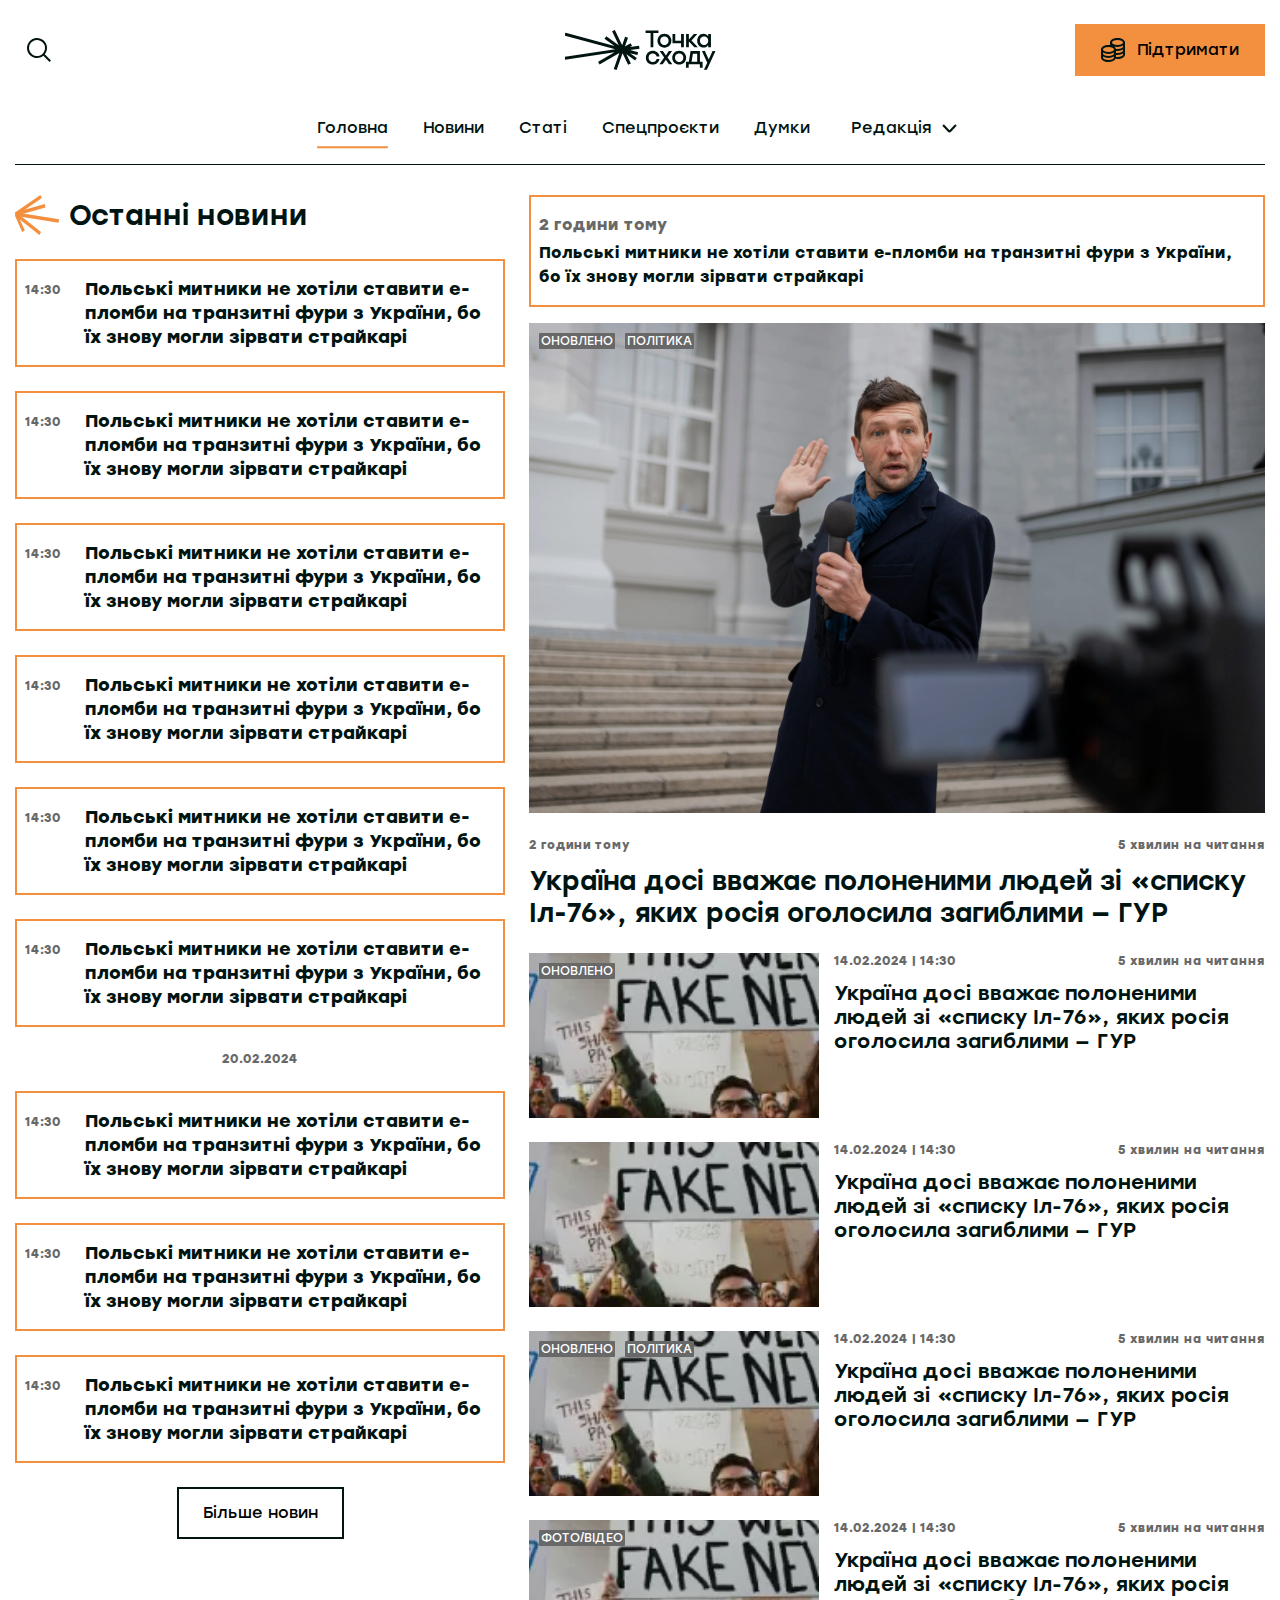
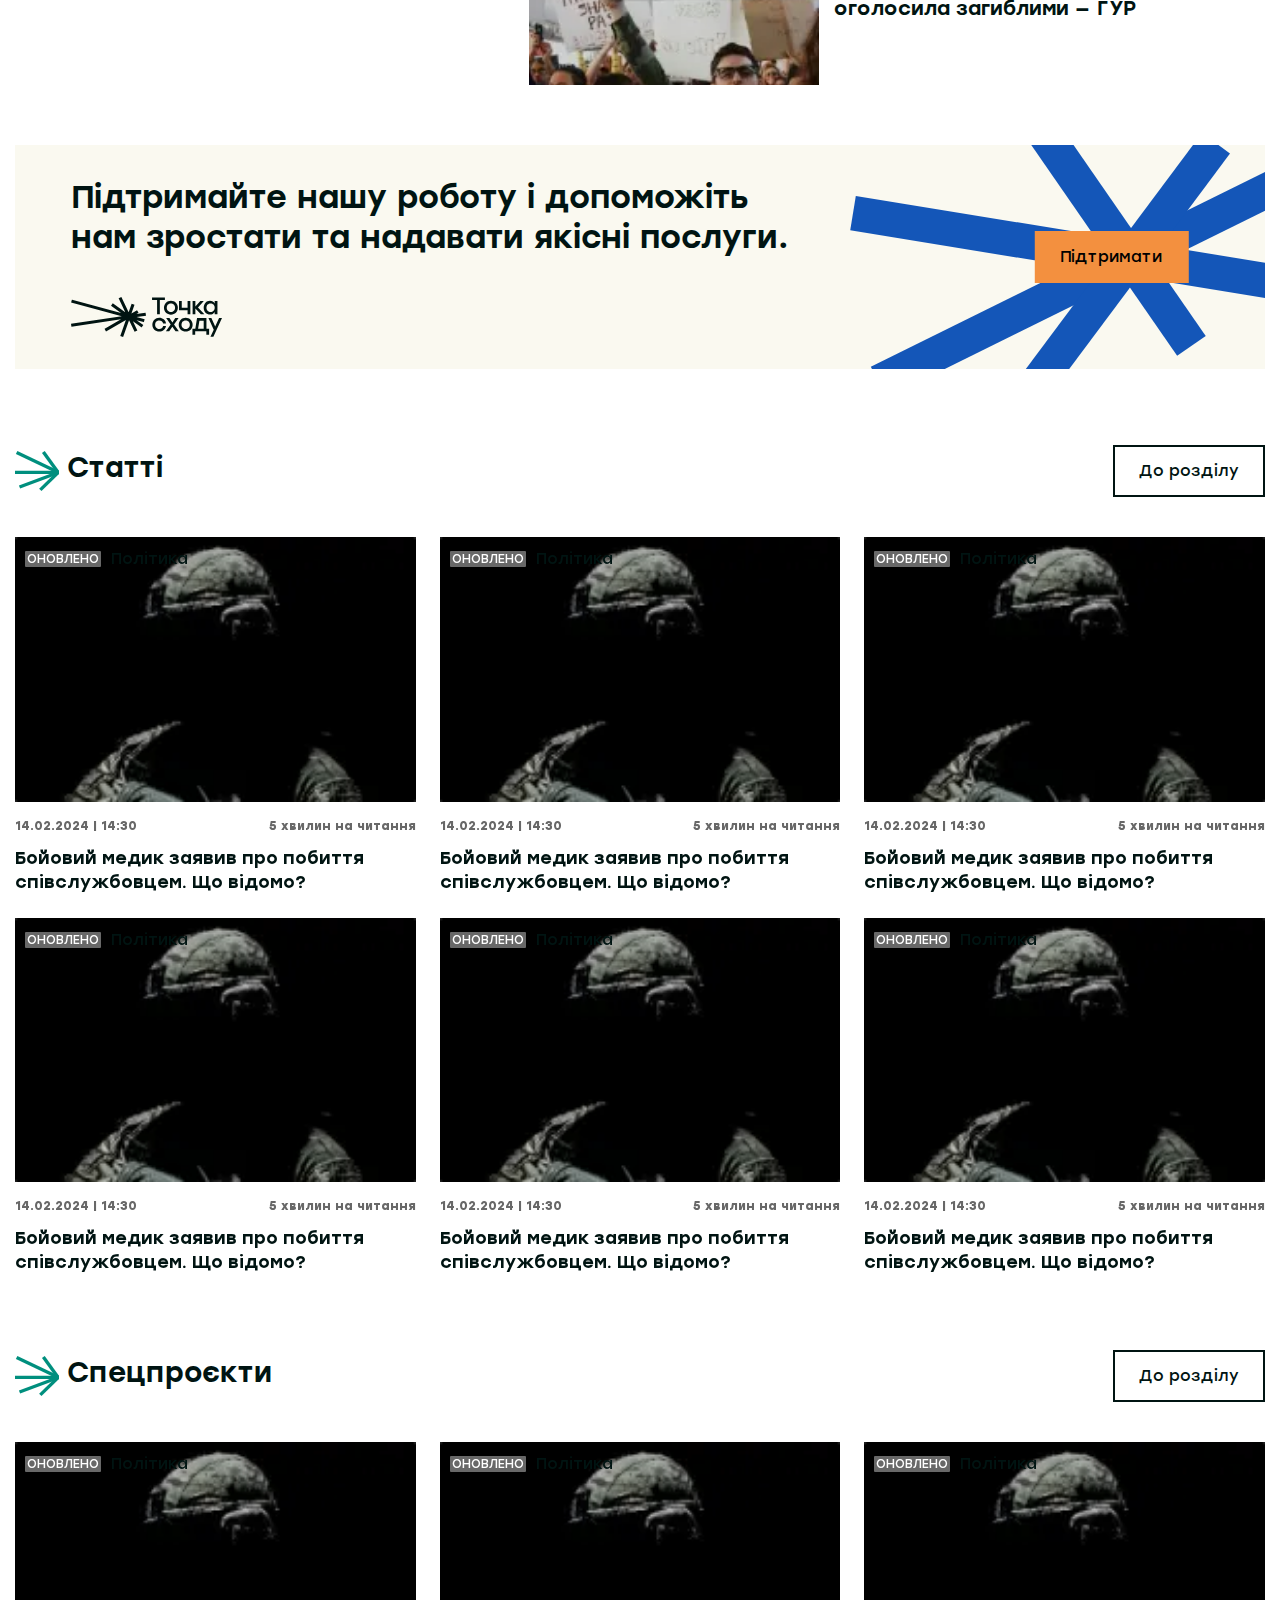
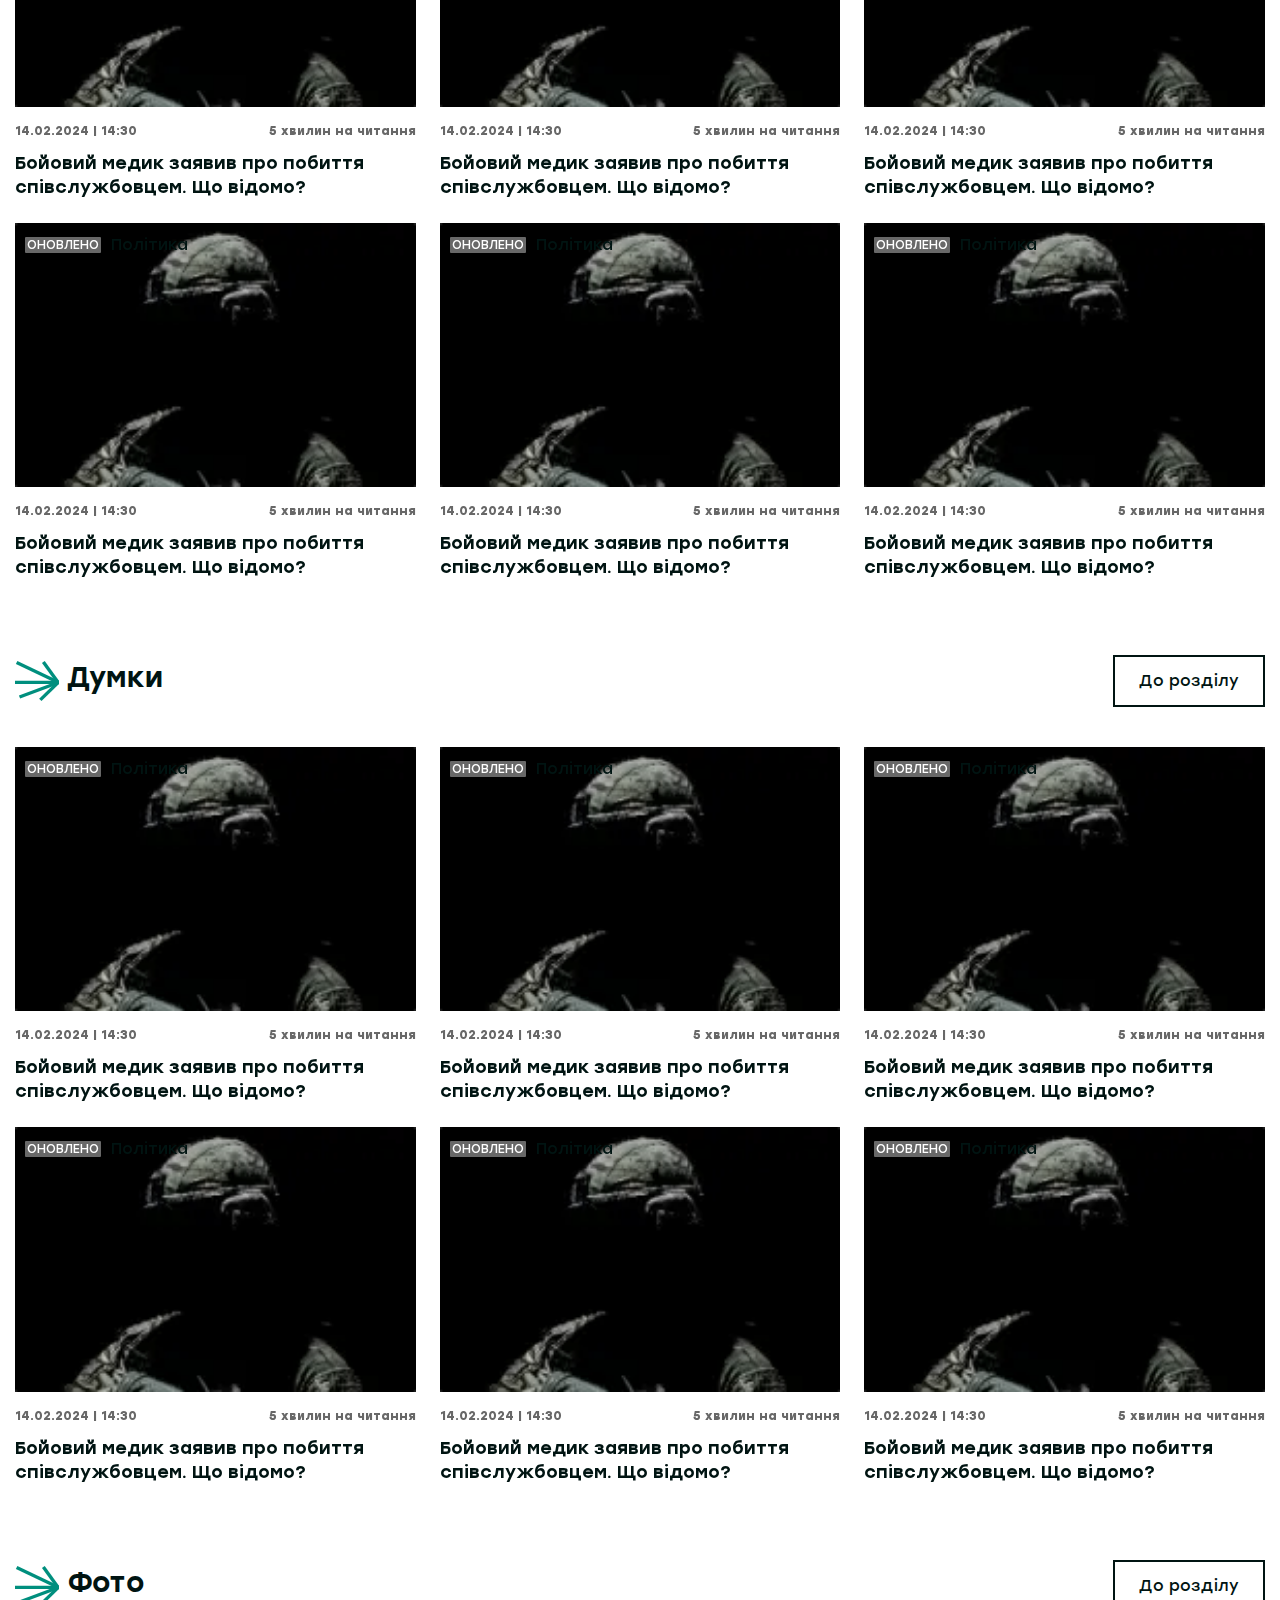
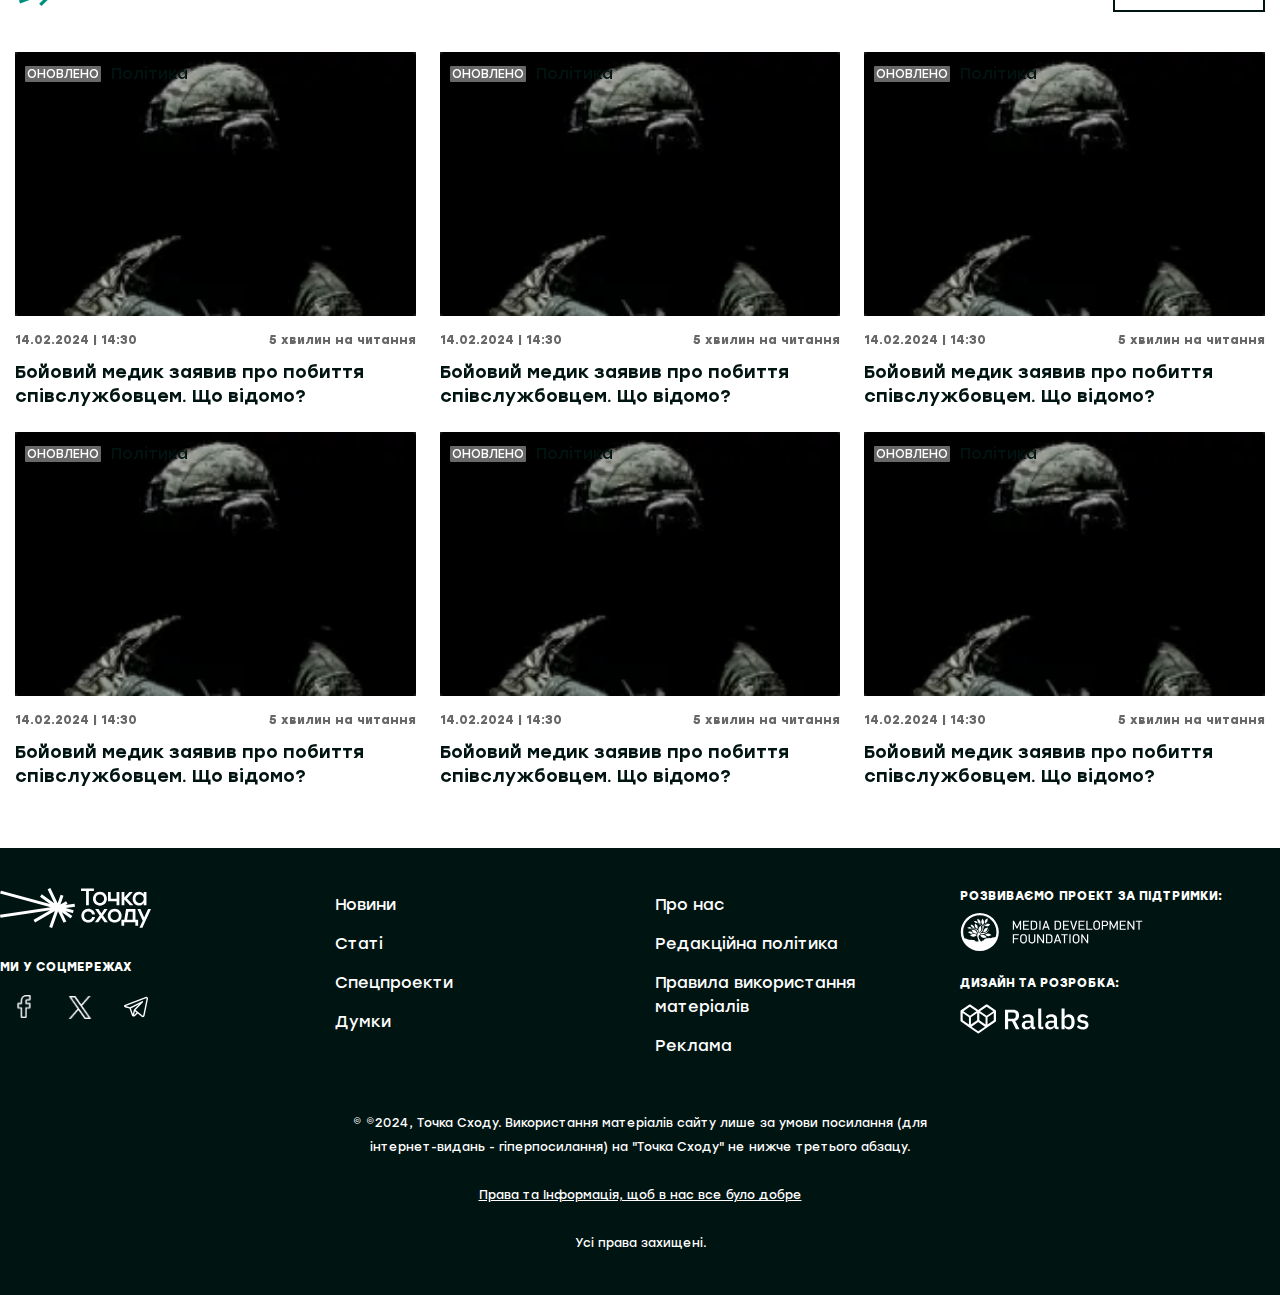
==== commit 4d7833e1: "pushed the latest updates" ====
--- a/index.html
+++ b/index.html
@@ -8,16 +8,16 @@
   <title>Головна</title>
 
   <link rel="shortcut icon" href="favicon.ico" type="image/x-icon">
-  <link rel="stylesheet" href="css/main.min.css?_v=20240326102725">
-
-  <script defer="defer" src="js/main.min.js?_v=20240326102725"></script>
+  <link rel="stylesheet" href="css/main.min.css?_v=20240401140543">
+
+  <script defer="defer" src="js/main.min.js?_v=20240401140543"></script>
 </head>
 
 <body class="homepage">
 
 <header class="header">
   <div class="container">
-    <div class="row">
+    <div class="header__row">
       <input type="checkbox" id="mobile-menu">
       <label class="menu-hamburger" for="mobile-menu">
         <span class="menu-hamburger__line"></span>
@@ -110,7 +110,7 @@
       </div>
     </div>
 
-    <div class="row">
+    <div class="header__row header__row">
       <nav class="main-navigation">
     <ul class="menu__list">
         <li class="menu__item menu__item--active">
@@ -149,136 +149,133 @@
 </nav>
     </div>
 
-    <div class="row">
-      <hr class="divider-h">
-    </div>
+    <hr class="divider-h">
   </div>
 </header>
 
-<main>
+<main class="page">
     <div data-observ></div>
-    <div class="container">
-        <div class="row row--wrap">
-            <aside class="border-right col-4 pl-0 pr-2">
-                <div class="recent-news">
+    <section class="home-articles">
+        <div class="container">
+            <aside class="recent-news">
     <h2 class="recent-news__heading">
         <img src="./images/logo-yellow.svg" alt="Логотип">
         Останні новини
     </h2>
 
     <div class="article-time-rows">
-        <div class="article-time-row article-time-row--important">
-            <div class="article-time-row__header">
-                <time datetime="14:30">14:30</time>
-            </div>
-            <div class="article-time-row__wrapper">
-                <a href="./post-page.html" class="article-time-row__title" title="Title">
-                    Польські митники не хотіли ставити е-пломби на транзитні фури.
-                </a>
-            </div>
-        </div>
-
-        <div class="article-time-row">
-            <div class="article-time-row__header">
-                <time datetime="14:30">14:30</time>
-            </div>
-            <div class="article-time-row__wrapper">
-                <a href="./post-page.html" class="article-time-row__title" title="Title">
-                    Польські митники не хотіли ставити е-пломби на транзитні фури з України, бо їх знову могли зірвати страйкарі
-                </a>
-            </div>
-        </div>
-
-        <div class="article-time-row">
-            <div class="article-time-row__header">
-                <time datetime="14:30">14:30</time>
-            </div>
-            <div class="article-time-row__wrapper">
-                <a href="./post-page.html" class="article-time-row__title" title="Title">
-                    Польські митники не хотіли ставити е-пломби на транзитні фури з України, бо їх знову могли зірвати страйкарі
-                </a>
-            </div>
-        </div>
-
-        <div class="article-time-row">
-            <div class="article-time-row__header">
-                <time datetime="14:30">14:30</time>
-            </div>
-            <div class="article-time-row__wrapper">
-                <a href="./post-page.html" class="article-time-row__title" title="Title">
-                    Польські митники не хотіли ставити е-пломби на транзитні фури з України, бо їх знову могли зірвати страйкарі
-                </a>
-            </div>
-        </div>
-
-        <div class="article-time-row">
-            <div class="article-time-row__header">
-                <time datetime="14:30">14:30</time>
-            </div>
-            <div class="article-time-row__wrapper">
-                <a href="./post-page.html" class="article-time-row__title" title="Title">
-                    Польські митники не хотіли ставити е-пломби на транзитні фури з України, бо їх знову могли зірвати страйкарі
-                </a>
-            </div>
-        </div>
-
-        <div class="article-time-row">
-            <div class="article-time-row__header">
-                <time datetime="14:30">14:30</time>
-            </div>
-            <div class="article-time-row__wrapper">
-                <a href="./post-page.html" class="article-time-row__title" title="Title">
-                    Польські митники не хотіли ставити е-пломби на транзитні фури з України, бо їх знову могли зірвати страйкарі
-                </a>
-            </div>
-        </div>
-
-        <div class="recent-news__divider">
-            <time datetime="2024-02-20">20.02.2024</time>
-        </div>
-
-        <div class="article-time-row">
-            <div class="article-time-row__header">
-                <time datetime="14:30">14:30</time>
-            </div>
-            <div class="article-time-row__wrapper">
-                <a href="./post-page.html" class="article-time-row__title" title="Title">
-                    Польські митники не хотіли ставити е-пломби на транзитні фури з України, бо їх знову могли зірвати страйкарі
-                </a>
-            </div>
-        </div>
-
-        <div class="article-time-row">
-            <div class="article-time-row__header">
-                <time datetime="14:30">14:30</time>
-            </div>
-            <div class="article-time-row__wrapper">
-                <a href="./post-page.html" class="article-time-row__title" title="Title">
-                    Польські митники не хотіли ставити е-пломби на транзитні фури з України, бо їх знову могли зірвати страйкарі
-                </a>
-            </div>
-        </div>
-
-        <div class="article-time-row">
-            <div class="article-time-row__header">
-                <time datetime="14:30">14:30</time>
-            </div>
-            <div class="article-time-row__wrapper">
-                <a href="./post-page.html" class="article-time-row__title" title="Title">
-                    Польські митники не хотіли ставити е-пломби на транзитні фури з України, бо їх знову могли зірвати страйкарі
-                </a>
-            </div>
-        </div>
+        
+            <a href="./post-page.html" class="article-time-row article-time-row--important">
+    <div class="article-time-row__header">
+        <time datetime="14:30">14:30</time>
+    </div>
+    <div class="article-time-row__wrapper">
+        <h3 class="article-time-row__title" title="Title">
+            Польські митники не хотіли ставити е-пломби на транзитні фури з України, бо їх знову могли зірвати страйкарі
+        </h3>
+    </div>
+</a>
+        
+            <a href="./post-page.html" class="article-time-row article-time-row--important">
+    <div class="article-time-row__header">
+        <time datetime="14:30">14:30</time>
+    </div>
+    <div class="article-time-row__wrapper">
+        <h3 class="article-time-row__title" title="Title">
+            Польські митники не хотіли ставити е-пломби на транзитні фури з України, бо їх знову могли зірвати страйкарі
+        </h3>
+    </div>
+</a>
+        
+            <a href="./post-page.html" class="article-time-row article-time-row--important">
+    <div class="article-time-row__header">
+        <time datetime="14:30">14:30</time>
+    </div>
+    <div class="article-time-row__wrapper">
+        <h3 class="article-time-row__title" title="Title">
+            Польські митники не хотіли ставити е-пломби на транзитні фури з України, бо їх знову могли зірвати страйкарі
+        </h3>
+    </div>
+</a>
+        
+            <a href="./post-page.html" class="article-time-row article-time-row--important">
+    <div class="article-time-row__header">
+        <time datetime="14:30">14:30</time>
+    </div>
+    <div class="article-time-row__wrapper">
+        <h3 class="article-time-row__title" title="Title">
+            Польські митники не хотіли ставити е-пломби на транзитні фури з України, бо їх знову могли зірвати страйкарі
+        </h3>
+    </div>
+</a>
+        
+            <a href="./post-page.html" class="article-time-row article-time-row--important">
+    <div class="article-time-row__header">
+        <time datetime="14:30">14:30</time>
+    </div>
+    <div class="article-time-row__wrapper">
+        <h3 class="article-time-row__title" title="Title">
+            Польські митники не хотіли ставити е-пломби на транзитні фури з України, бо їх знову могли зірвати страйкарі
+        </h3>
+    </div>
+</a>
+        
+            <a href="./post-page.html" class="article-time-row article-time-row--important">
+    <div class="article-time-row__header">
+        <time datetime="14:30">14:30</time>
+    </div>
+    <div class="article-time-row__wrapper">
+        <h3 class="article-time-row__title" title="Title">
+            Польські митники не хотіли ставити е-пломби на транзитні фури з України, бо їх знову могли зірвати страйкарі
+        </h3>
+    </div>
+</a>
+        
+
+        <time datetime="2024-02-20">20.02.2024</time>
+
+        
+            <a href="./post-page.html" class="article-time-row article-time-row--important">
+    <div class="article-time-row__header">
+        <time datetime="14:30">14:30</time>
+    </div>
+    <div class="article-time-row__wrapper">
+        <h3 class="article-time-row__title" title="Title">
+            Польські митники не хотіли ставити е-пломби на транзитні фури з України, бо їх знову могли зірвати страйкарі
+        </h3>
+    </div>
+</a>
+        
+            <a href="./post-page.html" class="article-time-row article-time-row--important">
+    <div class="article-time-row__header">
+        <time datetime="14:30">14:30</time>
+    </div>
+    <div class="article-time-row__wrapper">
+        <h3 class="article-time-row__title" title="Title">
+            Польські митники не хотіли ставити е-пломби на транзитні фури з України, бо їх знову могли зірвати страйкарі
+        </h3>
+    </div>
+</a>
+        
+            <a href="./post-page.html" class="article-time-row article-time-row--important">
+    <div class="article-time-row__header">
+        <time datetime="14:30">14:30</time>
+    </div>
+    <div class="article-time-row__wrapper">
+        <h3 class="article-time-row__title" title="Title">
+            Польські митники не хотіли ставити е-пломби на транзитні фури з України, бо їх знову могли зірвати страйкарі
+        </h3>
+    </div>
+</a>
+        
     </div>
 
     <button class="button button--secondary">
         Більше новин
     </button>
-</div>
-            </aside>
-            <div class="col-8 pl-2 pr-0">
-                <section class="article-cards">
-                    <div class="article-excerpt">
+</aside>
+            <div class="main-articles">
+                <div class="article-excerpt">
     <div class="article-excerpt__header">
         <time>2 години тому</time>
     </div>
@@ -287,480 +284,836 @@
     </a>
 </div>
 
-                    <div class="article-card article-card--featured mb-4">
-                        <div class="article-card__tags">
-                            <span class="article-card__tag">Оновлено</span>
-                            <span class="article-card__tag">Політика</span>
-                        </div>
-                        <div class="article-card__image">
-                            <picture><source srcset="./images/placeholders/article-card-featured.webp" type="image/webp"><img src="./images/placeholders/article-card-featured.jpeg" alt="Article Card Image Featured"></picture>
-                        </div>
-                        <div class="article-card__header">
+                <article class="article-card article-card--featured mb-4">
+                    <div class="article-card__tags">
+                        <span class="article-card__tag">Оновлено</span>
+                        <span class="article-card__tag">Політика</span>
+                    </div>
+                    <div class="article-card__image">
+                        <picture><source srcset="./images/placeholders/article-card-featured.webp" type="image/webp"><img src="./images/placeholders/article-card-featured.jpeg" alt="Article Card Image Featured"></picture>
+                    </div>
+                    <hgroup class="article-card__heading">
+                        <div class="article-card__timestamps">
                             <time datetime="2024-02-14 14:30">2 години тому</time>
                             <span class="reading-time">
-                                5 хвилин на читання
-                            </span>
+                        5 хвилин на читання
+                    </span>
                         </div>
                         <a href="./post-page.html" class="article-card__title" title="Title">
                             Україна досі вважає полоненими людей зі «списку Іл-76», яких росія оголосила загиблими — ГУР
                         </a>
-                    </div>
-                    <div class="article-rows">
-                        <div class="article-row article-row--with-image">
-                            <div class="article-row__tags">
-                                <span class="article-row__tag article-card__tag--important">Оновлено</span>
+                    </hgroup>
+                </article>
+                <div class="article-rows">
+                    <article class="article-row article-row--with-image">
+                        <div class="article-row__tags">
+                            <span class="article-row__tag article-card__tag--important">Оновлено</span>
+                        </div>
+                        <div class="article-row__image">
+                            <picture><source srcset="./images/placeholders/article-row.webp" type="image/webp"><img class="" src="./images/placeholders/article-row.png" alt="Article Row"></picture>
+                        </div>
+                        <hgroup class="article-row__heading">
+                            <div class="article-row__header">
+                                <time datetime="2024-02-14 14:30">14.02.2024 | 14:30</time>
+                                <span class="reading-time">
+                                5 хвилин на читання
+                            </span>
                             </div>
-                            <div class="article-row__image">
-                                <picture><source srcset="./images/placeholders/article-row.webp" type="image/webp"><img class="" src="./images/placeholders/article-row.png" alt="Article Row"></picture>
+                            <a href="./post-page.html" class="article-row__title" title="Title">
+                                Україна досі вважає полоненими людей зі «списку Іл-76», яких росія оголосила загиблими — ГУР
+                            </a>
+                        </hgroup>
+                    </article>
+                    <article class="article-row article-row--with-image">
+                        <div class="article-row__image">
+                            <picture><source srcset="./images/placeholders/article-row.webp" type="image/webp"><img class="" src="./images/placeholders/article-row.png" alt="Article Row"></picture>
+                        </div>
+                        <hgroup class="article-row__heading">
+                            <div class="article-row__header">
+                                <time datetime="2024-02-14 14:30">14.02.2024 | 14:30</time>
+                                <span class="reading-time">
+                                5 хвилин на читання
+                            </span>
                             </div>
-                            <div class="article-row__wrapper">
-                                <div class="article-row__header">
-                                    <time datetime="2024-02-14 14:30">14.02.2024 | 14:30</time>
-                                    <span class="reading-time">
-                                        5 хвилин на читання
-                                    </span>
-                                </div>
-                                <a href="./post-page.html" class="article-row__title" title="Title">
-                                    Україна досі вважає полоненими людей зі «списку Іл-76», яких росія оголосила загиблими — ГУР
-                                </a>
+                            <a href="./post-page.html" class="article-row__title" title="Title">
+                                Україна досі вважає полоненими людей зі «списку Іл-76», яких росія оголосила загиблими — ГУР
+                            </a>
+                        </hgroup>
+                    </article>
+                    <article class="article-row article-row--with-image">
+                        <div class="article-row__tags">
+                            <span class="article-row__tag article-card__tag--important">Оновлено</span>
+                            <span class="article-row__tag">Політика</span>
+                        </div>
+                        <div class="article-row__image">
+                            <picture><source srcset="./images/placeholders/article-row.webp" type="image/webp"><img class="" src="./images/placeholders/article-row.png" alt="Article Row"></picture>
+                        </div>
+                        <hgroup class="article-row__heading">
+                            <div class="article-row__header">
+                                <time datetime="2024-02-14 14:30">14.02.2024 | 14:30</time>
+                                <span class="reading-time">
+                                5 хвилин на читання
+                            </span>
                             </div>
+                            <a href="./post-page.html" class="article-row__title" title="Title">
+                                Україна досі вважає полоненими людей зі «списку Іл-76», яких росія оголосила загиблими — ГУР
+                            </a>
+                        </hgroup>
+                    </article>
+                    <article class="article-row article-row--with-image">
+                        <div class="article-row__tags">
+                            <span class="article-row__tag">Фото/Відео</span>
                         </div>
-                        <div class="article-row article-row--with-image">
-                            <div class="article-row__image">
-                                <picture><source srcset="./images/placeholders/article-row.webp" type="image/webp"><img class="" src="./images/placeholders/article-row.png" alt="Article Row"></picture>
+                        <div class="article-row__image">
+                            <picture><source srcset="./images/placeholders/article-row.webp" type="image/webp"><img class="" src="./images/placeholders/article-row.png" alt="Article Row"></picture>
+                        </div>
+                        <hgroup class="article-row__heading">
+                            <div class="article-row__header">
+                                <time datetime="2024-02-14 14:30">14.02.2024 | 14:30</time>
+                                <span class="reading-time">
+                                5 хвилин на читання
+                            </span>
                             </div>
-                            <div class="article-row__wrapper">
-                                <div class="article-row__header">
-                                    <time datetime="2024-02-14 14:30">14.02.2024 | 14:30</time>
-                                    <span class="reading-time">
-                                        5 хвилин на читання
-                                    </span>
-                                </div>
-                                <a href="./post-page.html" class="article-row__title" title="Title">
-                                    Україна досі вважає полоненими людей зі «списку Іл-76», яких росія оголосила загиблими — ГУР
-                                </a>
-                            </div>
-                        </div>
-                        <div class="article-row article-row--with-image">
-                            <div class="article-row__tags">
-                                <span class="article-row__tag article-card__tag--important">Оновлено</span>
-                                <span class="article-row__tag">Політика</span>
-                            </div>
-                            <div class="article-row__image">
-                                <picture><source srcset="./images/placeholders/article-row.webp" type="image/webp"><img class="" src="./images/placeholders/article-row.png" alt="Article Row"></picture>
-                            </div>
-                            <div class="article-row__wrapper">
-                                <div class="article-row__header">
-                                    <time datetime="2024-02-14 14:30">14.02.2024 | 14:30</time>
-                                    <span class="reading-time">
-                                        5 хвилин на читання
-                                    </span>
-                                </div>
-                                <a href="./post-page.html" class="article-row__title" title="Title">
-                                    Україна досі вважає полоненими людей зі «списку Іл-76», яких росія оголосила загиблими — ГУР
-                                </a>
-                            </div>
-                        </div>
-                        <div class="article-row article-row--with-image">
-                            <div class="article-row__tags">
-                                <span class="article-row__tag">Фото/Відео</span>
-                            </div>
-                            <div class="article-row__image">
-                                <picture><source srcset="./images/placeholders/article-row.webp" type="image/webp"><img class="" src="./images/placeholders/article-row.png" alt="Article Row"></picture>
-                            </div>
-                            <div class="article-row__wrapper">
-                                <div class="article-row__header">
-                                    <time datetime="2024-02-14 14:30">14.02.2024 | 14:30</time>
-                                    <span class="reading-time">
-                                        5 хвилин на читання
-                                    </span>
-                                </div>
-                                <a href="./post-page.html" class="article-row__title" title="Title">
-                                    Україна досі вважає полоненими людей зі «списку Іл-76», яких росія оголосила загиблими — ГУР
-                                </a>
-                            </div>
-                        </div>
-                    </div>
-                </section>
-            </div>
-        </div>
-    </div>
+                            <a href="./post-page.html" class="article-row__title" title="Title">
+                                Україна досі вважає полоненими людей зі «списку Іл-76», яких росія оголосила загиблими — ГУР
+                            </a>
+                        </hgroup>
+                    </article>
+                </div>
+            </div>
+        </div>
+    </section>
+
 
     <section class="section">
         <div class="container">
-            <div class="row">
-                <section class="section banner">
+            <div class="banner">
     <h2 class="banner__heading">Підтримайте нашу роботу і допоможіть нам зростати та надавати якісні
         послуги.</h2>
     <img class="banner__logo" src="./images/logo.svg" alt="Logo">
     <button class="button button--primary banner__cta">
         Підтримати
     </button>
-</section>
-            </div>
+</div>
         </div>
     </section>
 
-    <section class="section">
+    <section class="section articles-category" aria-labelledby="carousel-heading" data-slider="splide">
         <div class="container">
-            <div class="row">
-                <div class="section__header">
-                    <h2>
-                        <img src="./images/logo-green.svg" alt="Logo">
-                        Статті
-                    </h2>
-                    <a class="button button--secondary" href="./articles.html">
-                        До розділу
-                    </a>
-                </div>
-                <div class="article-cards article-cards--grid article-cards--grid-col-3">
-                    <div class="article-card">
-                        <div class="article-card__tags">
-                            <span class="article-card__tag">Оновлено</span>
-                            <span class="article-card__category">Політика</span>
-                        </div>
-                        <div class="article-card__image">
-                            <picture><source srcset="./images/placeholders/article-card.webp" type="image/webp"><img src="./images/placeholders/article-card.png" alt="Article Card Image"></picture>
-                        </div>
-                        <div class="article-card__header">
-                            <time datetime="2024-02-14 14:30">14.02.2024 | 14:30</time>
-                            <span class="reading-time">
-                              5 хвилин на читання
-                            </span>
-                        </div>
-                        <a href="./post-page.html" class="article-card__title" title="Title">
-                            Бойовий медик заявив про побиття співслужбовцем. Що відомо?
-                        </a>
-                    </div>
-                    <div class="article-card">
-                        <div class="article-card__tags">
-                            <span class="article-card__tag">Оновлено</span>
-                            <span class="article-card__category">Політика</span>
-                        </div>
-                        <div class="article-card__image">
-                            <picture><source srcset="./images/placeholders/article-card.webp" type="image/webp"><img src="./images/placeholders/article-card.png" alt="Article Card Image"></picture>
-                        </div>
-                        <div class="article-card__header">
-                            <time datetime="2024-02-14 14:30">14.02.2024 | 14:30</time>
-                            <span class="reading-time">
-                              5 хвилин на читання
-                            </span>
-                        </div>
-                        <a href="./post-page.html" class="article-card__title" title="Title">
-                            Бойовий медик заявив про побиття співслужбовцем. Що відомо?
-                        </a>
-                    </div>
-                    <div class="article-card">
-                        <div class="article-card__tags">
-                            <span class="article-card__tag">Оновлено</span>
-                            <span class="article-card__category">Політика</span>
-                        </div>
-                        <div class="article-card__image">
-                            <picture><source srcset="./images/placeholders/article-card.webp" type="image/webp"><img src="./images/placeholders/article-card.png" alt="Article Card Image"></picture>
-                        </div>
-                        <div class="article-card__header">
-                            <time datetime="2024-02-14 14:30">14.02.2024 | 14:30</time>
-                            <span class="reading-time">
-                              5 хвилин на читання
-                            </span>
-                        </div>
-                        <a href="./post-page.html" class="article-card__title" title="Title">
-                            Бойовий медик заявив про побиття співслужбовцем. Що відомо?
-                        </a>
-                    </div>
-                    <div class="article-card">
-                        <div class="article-card__tags">
-                            <span class="article-card__tag">Оновлено</span>
-                            <span class="article-card__category">Політика</span>
-                        </div>
-                        <div class="article-card__image">
-                            <picture><source srcset="./images/placeholders/article-card.webp" type="image/webp"><img src="./images/placeholders/article-card.png" alt="Article Card Image"></picture>
-                        </div>
-                        <div class="article-card__header">
-                            <time datetime="2024-02-14 14:30">14.02.2024 | 14:30</time>
-                            <span class="reading-time">
-                              5 хвилин на читання
-                            </span>
-                        </div>
-                        <a href="./post-page.html" class="article-card__title" title="Title">
-                            Бойовий медик заявив про побиття співслужбовцем. Що відомо?
-                        </a>
-                    </div>
-                    <div class="article-card">
-                        <div class="article-card__tags">
-                            <span class="article-card__tag">Оновлено</span>
-                            <span class="article-card__category">Політика</span>
-                        </div>
-                        <div class="article-card__image">
-                            <picture><source srcset="./images/placeholders/article-card.webp" type="image/webp"><img src="./images/placeholders/article-card.png" alt="Article Card Image"></picture>
-                        </div>
-                        <div class="article-card__header">
-                            <time datetime="2024-02-14 14:30">14.02.2024 | 14:30</time>
-                            <span class="reading-time">
-                              5 хвилин на читання
-                            </span>
-                        </div>
-                        <a href="./post-page.html" class="article-card__title" title="Title">
-                            Бойовий медик заявив про побиття співслужбовцем. Що відомо?
-                        </a>
-                    </div>
-                    <div class="article-card">
-                        <div class="article-card__tags">
-                            <span class="article-card__tag">Оновлено</span>
-                            <span class="article-card__category">Політика</span>
-                        </div>
-                        <div class="article-card__image">
-                            <picture><source srcset="./images/placeholders/article-card.webp" type="image/webp"><img src="./images/placeholders/article-card.png" alt="Article Card Image"></picture>
-                        </div>
-                        <div class="article-card__header">
-                            <time datetime="2024-02-14 14:30">14.02.2024 | 14:30</time>
-                            <span class="reading-time">
-                              5 хвилин на читання
-                            </span>
-                        </div>
-                        <a href="./post-page.html" class="article-card__title" title="Title">
-                            Бойовий медик заявив про побиття співслужбовцем. Що відомо?
-                        </a>
+            <hgroup id="carousel-heading" class="articles-category__heading">
+                <h2 class="articles-category__title like-h1">
+                    <img src="./images/logo-half-green.svg" alt="Logo">
+                    Cтатті
+                </h2>
+
+                <div class="articles-category__controls">
+                    <a href="./articles.html" class="button button--secondary" title="Переглянути розділ">До розділу</a>
+
+                    <div class="splide__arrows">
+                        <button class="splide__arrow splide__arrow--prev">
+                            <i class="icon icon-arrow-left"></i>
+                        </button>
+                        <button class="splide__arrow splide__arrow--next">
+                            <i class="icon icon-arrow-right"></i>
+                        </button>
                     </div>
                 </div>
+            </hgroup>
+
+            <div class="splide__track">
+                <ul class="article-cards article-cards--grid article-cards--grid-col-3 splide__list">
+                    
+                        <li class="splide__slide">
+                            <article class="article">
+    <a class="article-card" href="./post-page.html">
+        <div class="article-card__tags">
+            <span class="article-card__tag">Оновлено</span>
+            <span class="article-card__category">Політика</span>
+        </div>
+        <div class="article-card__image">
+            <picture><source srcset="./images/placeholders/article-card.webp" type="image/webp"><img src="./images/placeholders/article-card.png" alt="Article Card Image"></picture>
+        </div>
+        <hgroup class="article-card__heading">
+            <div class="article-card__timestamps">
+                <time datetime="2024-02-14 14:30">14.02.2024 | 14:30</time>
+                <span class="reading-time">
+                  5 хвилин на читання
+                </span>
+            </div>
+            <h3 class="article-card__title" title="Title">
+                Бойовий медик заявив про побиття співслужбовцем. Що відомо?
+            </h3>
+        </hgroup>
+    </a>
+</article>
+                        </li>
+                    
+                        <li class="splide__slide">
+                            <article class="article">
+    <a class="article-card" href="./post-page.html">
+        <div class="article-card__tags">
+            <span class="article-card__tag">Оновлено</span>
+            <span class="article-card__category">Політика</span>
+        </div>
+        <div class="article-card__image">
+            <picture><source srcset="./images/placeholders/article-card.webp" type="image/webp"><img src="./images/placeholders/article-card.png" alt="Article Card Image"></picture>
+        </div>
+        <hgroup class="article-card__heading">
+            <div class="article-card__timestamps">
+                <time datetime="2024-02-14 14:30">14.02.2024 | 14:30</time>
+                <span class="reading-time">
+                  5 хвилин на читання
+                </span>
+            </div>
+            <h3 class="article-card__title" title="Title">
+                Бойовий медик заявив про побиття співслужбовцем. Що відомо?
+            </h3>
+        </hgroup>
+    </a>
+</article>
+                        </li>
+                    
+                        <li class="splide__slide">
+                            <article class="article">
+    <a class="article-card" href="./post-page.html">
+        <div class="article-card__tags">
+            <span class="article-card__tag">Оновлено</span>
+            <span class="article-card__category">Політика</span>
+        </div>
+        <div class="article-card__image">
+            <picture><source srcset="./images/placeholders/article-card.webp" type="image/webp"><img src="./images/placeholders/article-card.png" alt="Article Card Image"></picture>
+        </div>
+        <hgroup class="article-card__heading">
+            <div class="article-card__timestamps">
+                <time datetime="2024-02-14 14:30">14.02.2024 | 14:30</time>
+                <span class="reading-time">
+                  5 хвилин на читання
+                </span>
+            </div>
+            <h3 class="article-card__title" title="Title">
+                Бойовий медик заявив про побиття співслужбовцем. Що відомо?
+            </h3>
+        </hgroup>
+    </a>
+</article>
+                        </li>
+                    
+                        <li class="splide__slide">
+                            <article class="article">
+    <a class="article-card" href="./post-page.html">
+        <div class="article-card__tags">
+            <span class="article-card__tag">Оновлено</span>
+            <span class="article-card__category">Політика</span>
+        </div>
+        <div class="article-card__image">
+            <picture><source srcset="./images/placeholders/article-card.webp" type="image/webp"><img src="./images/placeholders/article-card.png" alt="Article Card Image"></picture>
+        </div>
+        <hgroup class="article-card__heading">
+            <div class="article-card__timestamps">
+                <time datetime="2024-02-14 14:30">14.02.2024 | 14:30</time>
+                <span class="reading-time">
+                  5 хвилин на читання
+                </span>
+            </div>
+            <h3 class="article-card__title" title="Title">
+                Бойовий медик заявив про побиття співслужбовцем. Що відомо?
+            </h3>
+        </hgroup>
+    </a>
+</article>
+                        </li>
+                    
+                        <li class="splide__slide">
+                            <article class="article">
+    <a class="article-card" href="./post-page.html">
+        <div class="article-card__tags">
+            <span class="article-card__tag">Оновлено</span>
+            <span class="article-card__category">Політика</span>
+        </div>
+        <div class="article-card__image">
+            <picture><source srcset="./images/placeholders/article-card.webp" type="image/webp"><img src="./images/placeholders/article-card.png" alt="Article Card Image"></picture>
+        </div>
+        <hgroup class="article-card__heading">
+            <div class="article-card__timestamps">
+                <time datetime="2024-02-14 14:30">14.02.2024 | 14:30</time>
+                <span class="reading-time">
+                  5 хвилин на читання
+                </span>
+            </div>
+            <h3 class="article-card__title" title="Title">
+                Бойовий медик заявив про побиття співслужбовцем. Що відомо?
+            </h3>
+        </hgroup>
+    </a>
+</article>
+                        </li>
+                    
+                        <li class="splide__slide">
+                            <article class="article">
+    <a class="article-card" href="./post-page.html">
+        <div class="article-card__tags">
+            <span class="article-card__tag">Оновлено</span>
+            <span class="article-card__category">Політика</span>
+        </div>
+        <div class="article-card__image">
+            <picture><source srcset="./images/placeholders/article-card.webp" type="image/webp"><img src="./images/placeholders/article-card.png" alt="Article Card Image"></picture>
+        </div>
+        <hgroup class="article-card__heading">
+            <div class="article-card__timestamps">
+                <time datetime="2024-02-14 14:30">14.02.2024 | 14:30</time>
+                <span class="reading-time">
+                  5 хвилин на читання
+                </span>
+            </div>
+            <h3 class="article-card__title" title="Title">
+                Бойовий медик заявив про побиття співслужбовцем. Що відомо?
+            </h3>
+        </hgroup>
+    </a>
+</article>
+                        </li>
+                    
+                </ul>
             </div>
         </div>
     </section>
 
-    <hr class="container">
-
-    <section class="section">
+    <section class="section articles-category" aria-labelledby="carousel-heading" data-slider="splide">
         <div class="container">
-            <div class="row">
-                <div class="section__header">
-                    <h2>
-                        <img src="./images/logo-half-green.svg" alt="Logo">
-                        Спецпроєкти
-                    </h2>
-                    <a class="button button--secondary" href="./articles.html">
-                        До розділу
-                    </a>
-                </div>
-                <div class="article-cards article-cards--grid article-cards--with-featured">
-                    <div class="article-card article-card--featured">
-                        <div class="article-card__tags">
-                            <span class="article-card__tag">Оновлено</span>
-                            <span class="article-card__category">Політика</span>
-                        </div>
-                        <div class="article-card__image">
-                            <picture><source srcset="./images/placeholders/article-card.webp" type="image/webp"><img src="./images/placeholders/article-card.png" alt="Article Card Image"></picture>
-                        </div>
-                        <div class="article-card__header">
-                            <time datetime="2024-02-14 14:30">14.02.2024 | 14:30</time>
-                            <span class="reading-time">
-                              5 хвилин на читання
-                            </span>
-                        </div>
-                        <a href="./post-page.html" class="article-card__title" title="Title">
-                            Бойовий медик заявив про побиття співслужбовцем. Що відомо?
-                        </a>
-                    </div>
-                    <div class="article-card article-card--featured article-card--promo">
-                        <div class="article-card__tags">
-                            <span class="article-card__tag">Оновлено</span>
-                            <span class="article-card__category">Політика</span>
-                        </div>
-                        <div class="article-card__image">
-                            <picture><source srcset="./images/placeholders/article-card.webp" type="image/webp"><img src="./images/placeholders/article-card.png" alt="Article Card Image"></picture>
-                        </div>
-                        <div class="article-card__header">
-                            <time datetime="2024-02-14 14:30">14.02.2024 | 14:30</time>
-                            <span class="reading-time">
-                              5 хвилин на читання
-                            </span>
-                        </div>
-                        <a href="./post-page.html" class="article-card__title" title="Title">
-                            Бойовий медик заявив про побиття співслужбовцем. Що відомо?
-                        </a>
-                    </div>
-                    <div class="article-card">
-                        <div class="article-card__tags">
-                            <span class="article-card__tag">Оновлено</span>
-                            <span class="article-card__category">Політика</span>
-                        </div>
-                        <div class="article-card__image">
-                            <picture><source srcset="./images/placeholders/article-card.webp" type="image/webp"><img src="./images/placeholders/article-card.png" alt="Article Card Image"></picture>
-                        </div>
-                        <div class="article-card__header">
-                            <time datetime="2024-02-14 14:30">14.02.2024 | 14:30</time>
-                            <span class="reading-time">
-                              5 хвилин на читання
-                            </span>
-                        </div>
-                        <a href="./post-page.html" class="article-card__title" title="Title">
-                            Бойовий медик заявив про побиття співслужбовцем. Що відомо?
-                        </a>
-                    </div>
-                    <div class="article-card">
-                        <div class="article-card__tags">
-                            <span class="article-card__tag">Оновлено</span>
-                            <span class="article-card__category">Політика</span>
-                        </div>
-                        <div class="article-card__image">
-                            <picture><source srcset="./images/placeholders/article-card.webp" type="image/webp"><img src="./images/placeholders/article-card.png" alt="Article Card Image"></picture>
-                        </div>
-                        <div class="article-card__header">
-                            <time datetime="2024-02-14 14:30">14.02.2024 | 14:30</time>
-                            <span class="reading-time">
-                              5 хвилин на читання
-                            </span>
-                        </div>
-                        <a href="./post-page.html" class="article-card__title" title="Title">
-                            Бойовий медик заявив про побиття співслужбовцем. Що відомо?
-                        </a>
-                    </div>
-                    <div class="article-card">
-                        <div class="article-card__tags">
-                            <span class="article-card__tag">Оновлено</span>
-                            <span class="article-card__category">Політика</span>
-                        </div>
-                        <div class="article-card__image">
-                            <picture><source srcset="./images/placeholders/article-card.webp" type="image/webp"><img src="./images/placeholders/article-card.png" alt="Article Card Image"></picture>
-                        </div>
-                        <div class="article-card__header">
-                            <time datetime="2024-02-14 14:30">14.02.2024 | 14:30</time>
-                            <span class="reading-time">
-                              5 хвилин на читання
-                            </span>
-                        </div>
-                        <a href="./post-page.html" class="article-card__title" title="Title">
-                            Бойовий медик заявив про побиття співслужбовцем. Що відомо?
-                        </a>
+            <hgroup id="carousel-heading" class="articles-category__heading">
+                <h2 class="articles-category__title like-h1">
+                    <img src="./images/logo-half-green.svg" alt="Logo">
+                    Спецпроєкти
+                </h2>
+
+                <div class="articles-category__controls">
+                    <a href="./articles.html" class="button button--secondary" title="Переглянути розділ">До розділу</a>
+
+                    <div class="splide__arrows">
+                        <button class="splide__arrow splide__arrow--prev">
+                            <i class="icon icon-arrow-left"></i>
+                        </button>
+                        <button class="splide__arrow splide__arrow--next">
+                            <i class="icon icon-arrow-right"></i>
+                        </button>
                     </div>
                 </div>
+            </hgroup>
+
+            <div class="splide__track">
+                <ul class="article-cards article-cards--grid article-cards--grid-col-3 splide__list">
+                    
+                    <li class="splide__slide">
+                        <article class="article">
+    <a class="article-card" href="./post-page.html">
+        <div class="article-card__tags">
+            <span class="article-card__tag">Оновлено</span>
+            <span class="article-card__category">Політика</span>
+        </div>
+        <div class="article-card__image">
+            <picture><source srcset="./images/placeholders/article-card.webp" type="image/webp"><img src="./images/placeholders/article-card.png" alt="Article Card Image"></picture>
+        </div>
+        <hgroup class="article-card__heading">
+            <div class="article-card__timestamps">
+                <time datetime="2024-02-14 14:30">14.02.2024 | 14:30</time>
+                <span class="reading-time">
+                  5 хвилин на читання
+                </span>
+            </div>
+            <h3 class="article-card__title" title="Title">
+                Бойовий медик заявив про побиття співслужбовцем. Що відомо?
+            </h3>
+        </hgroup>
+    </a>
+</article>
+                    </li>
+                    
+                    <li class="splide__slide">
+                        <article class="article">
+    <a class="article-card" href="./post-page.html">
+        <div class="article-card__tags">
+            <span class="article-card__tag">Оновлено</span>
+            <span class="article-card__category">Політика</span>
+        </div>
+        <div class="article-card__image">
+            <picture><source srcset="./images/placeholders/article-card.webp" type="image/webp"><img src="./images/placeholders/article-card.png" alt="Article Card Image"></picture>
+        </div>
+        <hgroup class="article-card__heading">
+            <div class="article-card__timestamps">
+                <time datetime="2024-02-14 14:30">14.02.2024 | 14:30</time>
+                <span class="reading-time">
+                  5 хвилин на читання
+                </span>
+            </div>
+            <h3 class="article-card__title" title="Title">
+                Бойовий медик заявив про побиття співслужбовцем. Що відомо?
+            </h3>
+        </hgroup>
+    </a>
+</article>
+                    </li>
+                    
+                    <li class="splide__slide">
+                        <article class="article">
+    <a class="article-card" href="./post-page.html">
+        <div class="article-card__tags">
+            <span class="article-card__tag">Оновлено</span>
+            <span class="article-card__category">Політика</span>
+        </div>
+        <div class="article-card__image">
+            <picture><source srcset="./images/placeholders/article-card.webp" type="image/webp"><img src="./images/placeholders/article-card.png" alt="Article Card Image"></picture>
+        </div>
+        <hgroup class="article-card__heading">
+            <div class="article-card__timestamps">
+                <time datetime="2024-02-14 14:30">14.02.2024 | 14:30</time>
+                <span class="reading-time">
+                  5 хвилин на читання
+                </span>
+            </div>
+            <h3 class="article-card__title" title="Title">
+                Бойовий медик заявив про побиття співслужбовцем. Що відомо?
+            </h3>
+        </hgroup>
+    </a>
+</article>
+                    </li>
+                    
+                    <li class="splide__slide">
+                        <article class="article">
+    <a class="article-card" href="./post-page.html">
+        <div class="article-card__tags">
+            <span class="article-card__tag">Оновлено</span>
+            <span class="article-card__category">Політика</span>
+        </div>
+        <div class="article-card__image">
+            <picture><source srcset="./images/placeholders/article-card.webp" type="image/webp"><img src="./images/placeholders/article-card.png" alt="Article Card Image"></picture>
+        </div>
+        <hgroup class="article-card__heading">
+            <div class="article-card__timestamps">
+                <time datetime="2024-02-14 14:30">14.02.2024 | 14:30</time>
+                <span class="reading-time">
+                  5 хвилин на читання
+                </span>
+            </div>
+            <h3 class="article-card__title" title="Title">
+                Бойовий медик заявив про побиття співслужбовцем. Що відомо?
+            </h3>
+        </hgroup>
+    </a>
+</article>
+                    </li>
+                    
+                    <li class="splide__slide">
+                        <article class="article">
+    <a class="article-card" href="./post-page.html">
+        <div class="article-card__tags">
+            <span class="article-card__tag">Оновлено</span>
+            <span class="article-card__category">Політика</span>
+        </div>
+        <div class="article-card__image">
+            <picture><source srcset="./images/placeholders/article-card.webp" type="image/webp"><img src="./images/placeholders/article-card.png" alt="Article Card Image"></picture>
+        </div>
+        <hgroup class="article-card__heading">
+            <div class="article-card__timestamps">
+                <time datetime="2024-02-14 14:30">14.02.2024 | 14:30</time>
+                <span class="reading-time">
+                  5 хвилин на читання
+                </span>
+            </div>
+            <h3 class="article-card__title" title="Title">
+                Бойовий медик заявив про побиття співслужбовцем. Що відомо?
+            </h3>
+        </hgroup>
+    </a>
+</article>
+                    </li>
+                    
+                    <li class="splide__slide">
+                        <article class="article">
+    <a class="article-card" href="./post-page.html">
+        <div class="article-card__tags">
+            <span class="article-card__tag">Оновлено</span>
+            <span class="article-card__category">Політика</span>
+        </div>
+        <div class="article-card__image">
+            <picture><source srcset="./images/placeholders/article-card.webp" type="image/webp"><img src="./images/placeholders/article-card.png" alt="Article Card Image"></picture>
+        </div>
+        <hgroup class="article-card__heading">
+            <div class="article-card__timestamps">
+                <time datetime="2024-02-14 14:30">14.02.2024 | 14:30</time>
+                <span class="reading-time">
+                  5 хвилин на читання
+                </span>
+            </div>
+            <h3 class="article-card__title" title="Title">
+                Бойовий медик заявив про побиття співслужбовцем. Що відомо?
+            </h3>
+        </hgroup>
+    </a>
+</article>
+                    </li>
+                    
+                </ul>
             </div>
         </div>
     </section>
 
-    <hr class="container">
-
-    <section class="section">
+    <section class="section articles-category" aria-labelledby="carousel-heading" data-slider="splide">
         <div class="container">
-            <div class="row">
-                <div class="section__header">
-                    <h2>
-                        <img src="./images/logo-half-green.svg" alt="Logo">
-                        Думки
-                    </h2>
-                    <a class="button button--secondary" href="./articles.html">
-                        До розділу
-                    </a>
-                </div>
-                <div class="article-cards article-cards--grid article-cards--grid-col-3">
-                    <div class="article-card">
-                        <div class="article-card__tags">
-                            <span class="article-card__tag">Оновлено</span>
-                            <span class="article-card__category">Політика</span>
-                        </div>
-                        <div class="article-card__image">
-                            <picture><source srcset="./images/placeholders/article-card.webp" type="image/webp"><img src="./images/placeholders/article-card.png" alt="Article Card Image"></picture>
-                        </div>
-                        <div class="article-card__header">
-                            <time datetime="2024-02-14 14:30">14.02.2024 | 14:30</time>
-                            <span class="reading-time">
-                              5 хвилин на читання
-                            </span>
-                        </div>
-                        <a href="./post-page.html" class="article-card__title" title="Title">
-                            Бойовий медик заявив про побиття співслужбовцем. Що відомо?
-                        </a>
-                    </div>
-                    <div class="article-card article-card--promo">
-                        <div class="article-card__tags">
-                            <span class="article-card__tag">Оновлено</span>
-                            <span class="article-card__category">Політика</span>
-                        </div>
-                        <div class="article-card__image">
-                            <picture><source srcset="./images/placeholders/article-card.webp" type="image/webp"><img src="./images/placeholders/article-card.png" alt="Article Card Image"></picture>
-                        </div>
-                        <div class="article-card__header">
-                            <time datetime="2024-02-14 14:30">14.02.2024 | 14:30</time>
-                            <span class="reading-time">
-                              5 хвилин на читання
-                            </span>
-                        </div>
-                        <a href="./post-page.html" class="article-card__title" title="Title">
-                            Бойовий медик заявив про побиття співслужбовцем. Що відомо?
-                        </a>
-                    </div>
-                    <div class="article-card">
-                        <div class="article-card__tags">
-                            <span class="article-card__tag">Оновлено</span>
-                            <span class="article-card__category">Політика</span>
-                        </div>
-                        <div class="article-card__image">
-                            <picture><source srcset="./images/placeholders/article-card.webp" type="image/webp"><img src="./images/placeholders/article-card.png" alt="Article Card Image"></picture>
-                        </div>
-                        <div class="article-card__header">
-                            <time datetime="2024-02-14 14:30">14.02.2024 | 14:30</time>
-                            <span class="reading-time">
-                              5 хвилин на читання
-                            </span>
-                        </div>
-                        <a href="./post-page.html" class="article-card__title" title="Title">
-                            Бойовий медик заявив про побиття співслужбовцем. Що відомо?
-                        </a>
-                    </div>
-                    <div class="article-card">
-                        <div class="article-card__tags">
-                            <span class="article-card__tag">Оновлено</span>
-                            <span class="article-card__category">Політика</span>
-                        </div>
-                        <div class="article-card__image">
-                            <picture><source srcset="./images/placeholders/article-card.webp" type="image/webp"><img src="./images/placeholders/article-card.png" alt="Article Card Image"></picture>
-                        </div>
-                        <div class="article-card__header">
-                            <time datetime="2024-02-14 14:30">14.02.2024 | 14:30</time>
-                            <span class="reading-time">
-                              5 хвилин на читання
-                            </span>
-                        </div>
-                        <a href="./post-page.html" class="article-card__title" title="Title">
-                            Бойовий медик заявив про побиття співслужбовцем. Що відомо?
-                        </a>
-                    </div>
-                    <div class="article-card">
-                        <div class="article-card__tags">
-                            <span class="article-card__tag">Оновлено</span>
-                            <span class="article-card__category">Політика</span>
-                        </div>
-                        <div class="article-card__image">
-                            <picture><source srcset="./images/placeholders/article-card.webp" type="image/webp"><img src="./images/placeholders/article-card.png" alt="Article Card Image"></picture>
-                        </div>
-                        <div class="article-card__header">
-                            <time datetime="2024-02-14 14:30">14.02.2024 | 14:30</time>
-                            <span class="reading-time">
-                              5 хвилин на читання
-                            </span>
-                        </div>
-                        <a href="./post-page.html" class="article-card__title" title="Title">
-                            Бойовий медик заявив про побиття співслужбовцем. Що відомо?
-                        </a>
-                    </div>
-                    <div class="article-card">
-                        <div class="article-card__tags">
-                            <span class="article-card__tag">Оновлено</span>
-                            <span class="article-card__category">Політика</span>
-                        </div>
-                        <div class="article-card__image">
-                            <picture><source srcset="./images/placeholders/article-card.webp" type="image/webp"><img src="./images/placeholders/article-card.png" alt="Article Card Image"></picture>
-                        </div>
-                        <div class="article-card__header">
-                            <time datetime="2024-02-14 14:30">14.02.2024 | 14:30</time>
-                            <span class="reading-time">
-                              5 хвилин на читання
-                            </span>
-                        </div>
-                        <a href="./post-page.html" class="article-card__title" title="Title">
-                            Бойовий медик заявив про побиття співслужбовцем. Що відомо?
-                        </a>
+            <hgroup id="carousel-heading" class="articles-category__heading">
+                <h2 class="articles-category__title like-h1">
+                    <img src="./images/logo-half-green.svg" alt="Logo">
+                    Думки
+                </h2>
+
+                <div class="articles-category__controls">
+                    <a href="./articles.html" class="button button--secondary" title="Переглянути розділ">До розділу</a>
+
+                    <div class="splide__arrows">
+                        <button class="splide__arrow splide__arrow--prev">
+                            <i class="icon icon-arrow-left"></i>
+                        </button>
+                        <button class="splide__arrow splide__arrow--next">
+                            <i class="icon icon-arrow-right"></i>
+                        </button>
                     </div>
                 </div>
+            </hgroup>
+
+            <div class="splide__track">
+                <ul class="article-cards article-cards--grid article-cards--grid-col-3 splide__list">
+                    
+                        <li class="splide__slide">
+                            <article class="article">
+    <a class="article-card" href="./post-page.html">
+        <div class="article-card__tags">
+            <span class="article-card__tag">Оновлено</span>
+            <span class="article-card__category">Політика</span>
+        </div>
+        <div class="article-card__image">
+            <picture><source srcset="./images/placeholders/article-card.webp" type="image/webp"><img src="./images/placeholders/article-card.png" alt="Article Card Image"></picture>
+        </div>
+        <hgroup class="article-card__heading">
+            <div class="article-card__timestamps">
+                <time datetime="2024-02-14 14:30">14.02.2024 | 14:30</time>
+                <span class="reading-time">
+                  5 хвилин на читання
+                </span>
+            </div>
+            <h3 class="article-card__title" title="Title">
+                Бойовий медик заявив про побиття співслужбовцем. Що відомо?
+            </h3>
+        </hgroup>
+    </a>
+</article>
+                        </li>
+                    
+                        <li class="splide__slide">
+                            <article class="article">
+    <a class="article-card" href="./post-page.html">
+        <div class="article-card__tags">
+            <span class="article-card__tag">Оновлено</span>
+            <span class="article-card__category">Політика</span>
+        </div>
+        <div class="article-card__image">
+            <picture><source srcset="./images/placeholders/article-card.webp" type="image/webp"><img src="./images/placeholders/article-card.png" alt="Article Card Image"></picture>
+        </div>
+        <hgroup class="article-card__heading">
+            <div class="article-card__timestamps">
+                <time datetime="2024-02-14 14:30">14.02.2024 | 14:30</time>
+                <span class="reading-time">
+                  5 хвилин на читання
+                </span>
+            </div>
+            <h3 class="article-card__title" title="Title">
+                Бойовий медик заявив про побиття співслужбовцем. Що відомо?
+            </h3>
+        </hgroup>
+    </a>
+</article>
+                        </li>
+                    
+                        <li class="splide__slide">
+                            <article class="article">
+    <a class="article-card" href="./post-page.html">
+        <div class="article-card__tags">
+            <span class="article-card__tag">Оновлено</span>
+            <span class="article-card__category">Політика</span>
+        </div>
+        <div class="article-card__image">
+            <picture><source srcset="./images/placeholders/article-card.webp" type="image/webp"><img src="./images/placeholders/article-card.png" alt="Article Card Image"></picture>
+        </div>
+        <hgroup class="article-card__heading">
+            <div class="article-card__timestamps">
+                <time datetime="2024-02-14 14:30">14.02.2024 | 14:30</time>
+                <span class="reading-time">
+                  5 хвилин на читання
+                </span>
+            </div>
+            <h3 class="article-card__title" title="Title">
+                Бойовий медик заявив про побиття співслужбовцем. Що відомо?
+            </h3>
+        </hgroup>
+    </a>
+</article>
+                        </li>
+                    
+                        <li class="splide__slide">
+                            <article class="article">
+    <a class="article-card" href="./post-page.html">
+        <div class="article-card__tags">
+            <span class="article-card__tag">Оновлено</span>
+            <span class="article-card__category">Політика</span>
+        </div>
+        <div class="article-card__image">
+            <picture><source srcset="./images/placeholders/article-card.webp" type="image/webp"><img src="./images/placeholders/article-card.png" alt="Article Card Image"></picture>
+        </div>
+        <hgroup class="article-card__heading">
+            <div class="article-card__timestamps">
+                <time datetime="2024-02-14 14:30">14.02.2024 | 14:30</time>
+                <span class="reading-time">
+                  5 хвилин на читання
+                </span>
+            </div>
+            <h3 class="article-card__title" title="Title">
+                Бойовий медик заявив про побиття співслужбовцем. Що відомо?
+            </h3>
+        </hgroup>
+    </a>
+</article>
+                        </li>
+                    
+                        <li class="splide__slide">
+                            <article class="article">
+    <a class="article-card" href="./post-page.html">
+        <div class="article-card__tags">
+            <span class="article-card__tag">Оновлено</span>
+            <span class="article-card__category">Політика</span>
+        </div>
+        <div class="article-card__image">
+            <picture><source srcset="./images/placeholders/article-card.webp" type="image/webp"><img src="./images/placeholders/article-card.png" alt="Article Card Image"></picture>
+        </div>
+        <hgroup class="article-card__heading">
+            <div class="article-card__timestamps">
+                <time datetime="2024-02-14 14:30">14.02.2024 | 14:30</time>
+                <span class="reading-time">
+                  5 хвилин на читання
+                </span>
+            </div>
+            <h3 class="article-card__title" title="Title">
+                Бойовий медик заявив про побиття співслужбовцем. Що відомо?
+            </h3>
+        </hgroup>
+    </a>
+</article>
+                        </li>
+                    
+                        <li class="splide__slide">
+                            <article class="article">
+    <a class="article-card" href="./post-page.html">
+        <div class="article-card__tags">
+            <span class="article-card__tag">Оновлено</span>
+            <span class="article-card__category">Політика</span>
+        </div>
+        <div class="article-card__image">
+            <picture><source srcset="./images/placeholders/article-card.webp" type="image/webp"><img src="./images/placeholders/article-card.png" alt="Article Card Image"></picture>
+        </div>
+        <hgroup class="article-card__heading">
+            <div class="article-card__timestamps">
+                <time datetime="2024-02-14 14:30">14.02.2024 | 14:30</time>
+                <span class="reading-time">
+                  5 хвилин на читання
+                </span>
+            </div>
+            <h3 class="article-card__title" title="Title">
+                Бойовий медик заявив про побиття співслужбовцем. Що відомо?
+            </h3>
+        </hgroup>
+    </a>
+</article>
+                        </li>
+                    
+                </ul>
+            </div>
+        </div>
+    </section>
+
+    <section class="section articles-category" aria-labelledby="carousel-heading" data-slider="splide">
+        <div class="container">
+            <hgroup id="carousel-heading" class="articles-category__heading">
+                <h2 class="articles-category__title like-h1">
+                    <img src="./images/logo-half-green.svg" alt="Logo">
+                    Фото
+                </h2>
+
+                <div class="articles-category__controls">
+                    <a href="./articles.html" class="button button--secondary" title="Переглянути розділ">До розділу</a>
+
+                    <div class="splide__arrows">
+                        <button class="splide__arrow splide__arrow--prev">
+                            <i class="icon icon-arrow-left"></i>
+                        </button>
+                        <button class="splide__arrow splide__arrow--next">
+                            <i class="icon icon-arrow-right"></i>
+                        </button>
+                    </div>
+                </div>
+            </hgroup>
+
+            <div class="splide__track">
+                <ul class="article-cards article-cards--grid article-cards--grid-col-3 splide__list">
+                    
+                        <li class="splide__slide">
+                            <article class="article">
+    <a class="article-card" href="./post-page.html">
+        <div class="article-card__tags">
+            <span class="article-card__tag">Оновлено</span>
+            <span class="article-card__category">Політика</span>
+        </div>
+        <div class="article-card__image">
+            <picture><source srcset="./images/placeholders/article-card.webp" type="image/webp"><img src="./images/placeholders/article-card.png" alt="Article Card Image"></picture>
+        </div>
+        <hgroup class="article-card__heading">
+            <div class="article-card__timestamps">
+                <time datetime="2024-02-14 14:30">14.02.2024 | 14:30</time>
+                <span class="reading-time">
+                  5 хвилин на читання
+                </span>
+            </div>
+            <h3 class="article-card__title" title="Title">
+                Бойовий медик заявив про побиття співслужбовцем. Що відомо?
+            </h3>
+        </hgroup>
+    </a>
+</article>
+                        </li>
+                    
+                        <li class="splide__slide">
+                            <article class="article">
+    <a class="article-card" href="./post-page.html">
+        <div class="article-card__tags">
+            <span class="article-card__tag">Оновлено</span>
+            <span class="article-card__category">Політика</span>
+        </div>
+        <div class="article-card__image">
+            <picture><source srcset="./images/placeholders/article-card.webp" type="image/webp"><img src="./images/placeholders/article-card.png" alt="Article Card Image"></picture>
+        </div>
+        <hgroup class="article-card__heading">
+            <div class="article-card__timestamps">
+                <time datetime="2024-02-14 14:30">14.02.2024 | 14:30</time>
+                <span class="reading-time">
+                  5 хвилин на читання
+                </span>
+            </div>
+            <h3 class="article-card__title" title="Title">
+                Бойовий медик заявив про побиття співслужбовцем. Що відомо?
+            </h3>
+        </hgroup>
+    </a>
+</article>
+                        </li>
+                    
+                        <li class="splide__slide">
+                            <article class="article">
+    <a class="article-card" href="./post-page.html">
+        <div class="article-card__tags">
+            <span class="article-card__tag">Оновлено</span>
+            <span class="article-card__category">Політика</span>
+        </div>
+        <div class="article-card__image">
+            <picture><source srcset="./images/placeholders/article-card.webp" type="image/webp"><img src="./images/placeholders/article-card.png" alt="Article Card Image"></picture>
+        </div>
+        <hgroup class="article-card__heading">
+            <div class="article-card__timestamps">
+                <time datetime="2024-02-14 14:30">14.02.2024 | 14:30</time>
+                <span class="reading-time">
+                  5 хвилин на читання
+                </span>
+            </div>
+            <h3 class="article-card__title" title="Title">
+                Бойовий медик заявив про побиття співслужбовцем. Що відомо?
+            </h3>
+        </hgroup>
+    </a>
+</article>
+                        </li>
+                    
+                        <li class="splide__slide">
+                            <article class="article">
+    <a class="article-card" href="./post-page.html">
+        <div class="article-card__tags">
+            <span class="article-card__tag">Оновлено</span>
+            <span class="article-card__category">Політика</span>
+        </div>
+        <div class="article-card__image">
+            <picture><source srcset="./images/placeholders/article-card.webp" type="image/webp"><img src="./images/placeholders/article-card.png" alt="Article Card Image"></picture>
+        </div>
+        <hgroup class="article-card__heading">
+            <div class="article-card__timestamps">
+                <time datetime="2024-02-14 14:30">14.02.2024 | 14:30</time>
+                <span class="reading-time">
+                  5 хвилин на читання
+                </span>
+            </div>
+            <h3 class="article-card__title" title="Title">
+                Бойовий медик заявив про побиття співслужбовцем. Що відомо?
+            </h3>
+        </hgroup>
+    </a>
+</article>
+                        </li>
+                    
+                        <li class="splide__slide">
+                            <article class="article">
+    <a class="article-card" href="./post-page.html">
+        <div class="article-card__tags">
+            <span class="article-card__tag">Оновлено</span>
+            <span class="article-card__category">Політика</span>
+        </div>
+        <div class="article-card__image">
+            <picture><source srcset="./images/placeholders/article-card.webp" type="image/webp"><img src="./images/placeholders/article-card.png" alt="Article Card Image"></picture>
+        </div>
+        <hgroup class="article-card__heading">
+            <div class="article-card__timestamps">
+                <time datetime="2024-02-14 14:30">14.02.2024 | 14:30</time>
+                <span class="reading-time">
+                  5 хвилин на читання
+                </span>
+            </div>
+            <h3 class="article-card__title" title="Title">
+                Бойовий медик заявив про побиття співслужбовцем. Що відомо?
+            </h3>
+        </hgroup>
+    </a>
+</article>
+                        </li>
+                    
+                        <li class="splide__slide">
+                            <article class="article">
+    <a class="article-card" href="./post-page.html">
+        <div class="article-card__tags">
+            <span class="article-card__tag">Оновлено</span>
+            <span class="article-card__category">Політика</span>
+        </div>
+        <div class="article-card__image">
+            <picture><source srcset="./images/placeholders/article-card.webp" type="image/webp"><img src="./images/placeholders/article-card.png" alt="Article Card Image"></picture>
+        </div>
+        <hgroup class="article-card__heading">
+            <div class="article-card__timestamps">
+                <time datetime="2024-02-14 14:30">14.02.2024 | 14:30</time>
+                <span class="reading-time">
+                  5 хвилин на читання
+                </span>
+            </div>
+            <h3 class="article-card__title" title="Title">
+                Бойовий медик заявив про побиття співслужбовцем. Що відомо?
+            </h3>
+        </hgroup>
+    </a>
+</article>
+                        </li>
+                    
+                </ul>
             </div>
         </div>
     </section>
--- a/css/main.min.css
+++ b/css/main.min.css
@@ -3,4 +3,4 @@
  * Copyright 2011-2018 The Bootstrap Authors
  * Copyright 2011-2018 Twitter, Inc.
  * Licensed under MIT (https://github.com/twbs/bootstrap/blob/master/LICENSE)
- */@-ms-viewport{width:device-width}html{-webkit-box-sizing:border-box;box-sizing:border-box;-ms-overflow-style:scrollbar}*,::after,::before{-webkit-box-sizing:inherit;box-sizing:inherit}.container{width:100%;padding-right:15px;padding-left:15px;margin-right:auto;margin-left:auto}.container-fluid{width:100%;padding-right:15px;padding-left:15px;margin-right:auto;margin-left:auto}.row{margin-right:-15px;margin-left:-15px}.row--wrap{display:-ms-flexbox;display:-webkit-box;display:flex;-ms-flex-wrap:wrap;flex-wrap:wrap}.no-gutters{margin-right:0;margin-left:0}.no-gutters>.col,.no-gutters>[class*=col-]{padding-right:0;padding-left:0}.col,.col-1,.col-10,.col-11,.col-12,.col-2,.col-3,.col-4,.col-5,.col-6,.col-7,.col-8,.col-9,.col-auto,.col-lg,.col-lg-1,.col-lg-10,.col-lg-11,.col-lg-12,.col-lg-2,.col-lg-3,.col-lg-4,.col-lg-5,.col-lg-6,.col-lg-7,.col-lg-8,.col-lg-9,.col-lg-auto,.col-md,.col-md-1,.col-md-10,.col-md-11,.col-md-12,.col-md-2,.col-md-3,.col-md-4,.col-md-5,.col-md-6,.col-md-7,.col-md-8,.col-md-9,.col-md-auto,.col-sm,.col-sm-1,.col-sm-10,.col-sm-11,.col-sm-12,.col-sm-2,.col-sm-3,.col-sm-4,.col-sm-5,.col-sm-6,.col-sm-7,.col-sm-8,.col-sm-9,.col-sm-auto,.col-xl,.col-xl-1,.col-xl-10,.col-xl-11,.col-xl-12,.col-xl-2,.col-xl-3,.col-xl-4,.col-xl-5,.col-xl-6,.col-xl-7,.col-xl-8,.col-xl-9,.col-xl-auto{position:relative;width:100%;min-height:1px;padding-right:15px;padding-left:15px}.col{-ms-flex-preferred-size:0;flex-basis:0;-ms-flex-positive:1;-webkit-box-flex:1;flex-grow:1;max-width:100%}.col-auto{-ms-flex:0 0 auto;-webkit-box-flex:0;flex:0 0 auto;width:auto;max-width:none}.col-1{-ms-flex:0 0 8.333333%;-webkit-box-flex:0;flex:0 0 8.333333%;max-width:8.333333%}.col-2{-ms-flex:0 0 16.666667%;-webkit-box-flex:0;flex:0 0 16.666667%;max-width:16.666667%}.col-3{-ms-flex:0 0 25%;-webkit-box-flex:0;flex:0 0 25%;max-width:25%}.col-4{-ms-flex:0 0 33.333333%;-webkit-box-flex:0;flex:0 0 33.333333%;max-width:33.333333%}.col-5{-ms-flex:0 0 41.666667%;-webkit-box-flex:0;flex:0 0 41.666667%;max-width:41.666667%}.col-6{-ms-flex:0 0 50%;-webkit-box-flex:0;flex:0 0 50%;max-width:50%}.col-7{-ms-flex:0 0 58.333333%;-webkit-box-flex:0;flex:0 0 58.333333%;max-width:58.333333%}.col-8{-ms-flex:0 0 66.666667%;-webkit-box-flex:0;flex:0 0 66.666667%;max-width:66.666667%}.col-9{-ms-flex:0 0 75%;-webkit-box-flex:0;flex:0 0 75%;max-width:75%}.col-10{-ms-flex:0 0 83.333333%;-webkit-box-flex:0;flex:0 0 83.333333%;max-width:83.333333%}.col-11{-ms-flex:0 0 91.666667%;-webkit-box-flex:0;flex:0 0 91.666667%;max-width:91.666667%}.col-12{-ms-flex:0 0 100%;-webkit-box-flex:0;flex:0 0 100%;max-width:100%}.order-first{-ms-flex-order:-1;-webkit-box-ordinal-group:0;order:-1}.order-last{-ms-flex-order:13;-webkit-box-ordinal-group:14;order:13}.order-0{-ms-flex-order:0;-webkit-box-ordinal-group:1;order:0}.order-1{-ms-flex-order:1;-webkit-box-ordinal-group:2;order:1}.order-2{-ms-flex-order:2;-webkit-box-ordinal-group:3;order:2}.order-3{-ms-flex-order:3;-webkit-box-ordinal-group:4;order:3}.order-4{-ms-flex-order:4;-webkit-box-ordinal-group:5;order:4}.order-5{-ms-flex-order:5;-webkit-box-ordinal-group:6;order:5}.order-6{-ms-flex-order:6;-webkit-box-ordinal-group:7;order:6}.order-7{-ms-flex-order:7;-webkit-box-ordinal-group:8;order:7}.order-8{-ms-flex-order:8;-webkit-box-ordinal-group:9;order:8}.order-9{-ms-flex-order:9;-webkit-box-ordinal-group:10;order:9}.order-10{-ms-flex-order:10;-webkit-box-ordinal-group:11;order:10}.order-11{-ms-flex-order:11;-webkit-box-ordinal-group:12;order:11}.order-12{-ms-flex-order:12;-webkit-box-ordinal-group:13;order:12}.offset-1{margin-left:8.333333%}.offset-2{margin-left:16.666667%}.offset-3{margin-left:25%}.offset-4{margin-left:33.333333%}.offset-5{margin-left:41.666667%}.offset-6{margin-left:50%}.offset-7{margin-left:58.333333%}.offset-8{margin-left:66.666667%}.offset-9{margin-left:75%}.offset-10{margin-left:83.333333%}.offset-11{margin-left:91.666667%}.d-none{display:none!important}.d-inline{display:inline!important}.d-inline-block{display:inline-block!important}.d-block{display:block!important}.d-table{display:table!important}.d-table-row{display:table-row!important}.d-table-cell{display:table-cell!important}.d-flex{display:-ms-flexbox!important;display:-webkit-box!important;display:flex!important}.d-inline-flex{display:-ms-inline-flexbox!important;display:-webkit-inline-box!important;display:inline-flex!important}.flex-row{-ms-flex-direction:row!important;-webkit-box-orient:horizontal!important;-webkit-box-direction:normal!important;flex-direction:row!important}.flex-column{-ms-flex-direction:column!important;-webkit-box-orient:vertical!important;-webkit-box-direction:normal!important;flex-direction:column!important}.flex-row-reverse{-ms-flex-direction:row-reverse!important;-webkit-box-orient:horizontal!important;-webkit-box-direction:reverse!important;flex-direction:row-reverse!important}.flex-column-reverse{-ms-flex-direction:column-reverse!important;-webkit-box-orient:vertical!important;-webkit-box-direction:reverse!important;flex-direction:column-reverse!important}.flex-wrap{-ms-flex-wrap:wrap!important;flex-wrap:wrap!important}.flex-nowrap{-ms-flex-wrap:nowrap!important;flex-wrap:nowrap!important}.flex-wrap-reverse{-ms-flex-wrap:wrap-reverse!important;flex-wrap:wrap-reverse!important}.flex-fill{-ms-flex:1 1 auto!important;-webkit-box-flex:1!important;flex:1 1 auto!important}.flex-grow-0{-ms-flex-positive:0!important;-webkit-box-flex:0!important;flex-grow:0!important}.flex-grow-1{-ms-flex-positive:1!important;-webkit-box-flex:1!important;flex-grow:1!important}.flex-shrink-0{-ms-flex-negative:0!important;flex-shrink:0!important}.flex-shrink-1{-ms-flex-negative:1!important;flex-shrink:1!important}.justify-content-start{-ms-flex-pack:start!important;-webkit-box-pack:start!important;justify-content:flex-start!important}.justify-content-end{-ms-flex-pack:end!important;-webkit-box-pack:end!important;justify-content:flex-end!important}.justify-content-center{-ms-flex-pack:center!important;-webkit-box-pack:center!important;justify-content:center!important}.justify-content-between{-ms-flex-pack:justify!important;-webkit-box-pack:justify!important;justify-content:space-between!important}.justify-content-around{-ms-flex-pack:distribute!important;justify-content:space-around!important}.align-items-start{-ms-flex-align:start!important;-webkit-box-align:start!important;align-items:flex-start!important}.align-items-end{-ms-flex-align:end!important;-webkit-box-align:end!important;align-items:flex-end!important}.align-items-center{-ms-flex-align:center!important;-webkit-box-align:center!important;align-items:center!important}.align-items-baseline{-ms-flex-align:baseline!important;-webkit-box-align:baseline!important;align-items:baseline!important}.align-items-stretch{-ms-flex-align:stretch!important;-webkit-box-align:stretch!important;align-items:stretch!important}.align-content-start{-ms-flex-line-pack:start!important;align-content:flex-start!important}.align-content-end{-ms-flex-line-pack:end!important;align-content:flex-end!important}.align-content-center{-ms-flex-line-pack:center!important;align-content:center!important}.align-content-between{-ms-flex-line-pack:justify!important;align-content:space-between!important}.align-content-around{-ms-flex-line-pack:distribute!important;align-content:space-around!important}.align-content-stretch{-ms-flex-line-pack:stretch!important;align-content:stretch!important}.align-self-auto{-ms-flex-item-align:auto!important;align-self:auto!important}.align-self-start{-ms-flex-item-align:start!important;align-self:flex-start!important}.align-self-end{-ms-flex-item-align:end!important;align-self:flex-end!important}.align-self-center{-ms-flex-item-align:center!important;align-self:center!important}.align-self-baseline{-ms-flex-item-align:baseline!important;align-self:baseline!important}.align-self-stretch{-ms-flex-item-align:stretch!important;align-self:stretch!important}.splide__container{-webkit-box-sizing:border-box;box-sizing:border-box;position:relative}.splide__list{margin:0!important;padding:0!important}.splide__list{-webkit-backface-visibility:hidden;backface-visibility:hidden;display:-ms-flexbox;display:-webkit-box;display:flex;height:100%}.splide.is-initialized:not(.is-active) .splide__list{display:block}.splide__pagination{-ms-flex-align:center;-webkit-box-align:center;align-items:center;display:-ms-flexbox;display:-webkit-box;display:flex;-ms-flex-wrap:wrap;flex-wrap:wrap;-ms-flex-pack:center;-webkit-box-pack:center;justify-content:center;margin:0;pointer-events:none}.splide__pagination li{display:inline-block;line-height:1;list-style-type:none;margin:0;pointer-events:auto}.splide:not(.is-overflow) .splide__pagination{display:none}.splide__progress__bar{width:0}.splide{position:relative;visibility:hidden}.splide.is-initialized,.splide.is-rendered{visibility:visible}.splide__slide{list-style-type:none!important}.splide__slide{-webkit-backface-visibility:hidden;backface-visibility:hidden;-webkit-box-sizing:border-box;box-sizing:border-box;-ms-flex-negative:0;flex-shrink:0;margin:0;position:relative}.splide__slide img{vertical-align:bottom}.splide__spinner{-webkit-animation:splide-loading 1s linear infinite;animation:splide-loading 1s linear infinite;border:2px solid #999;border-left-color:transparent;border-radius:50%;bottom:0;contain:strict;display:inline-block;height:20px;left:0;margin:auto;position:absolute;right:0;top:0;width:20px}.splide__sr{clip:rect(0 0 0 0);border:0;height:1px;margin:-1px;overflow:hidden;padding:0;position:absolute;width:1px}.splide__toggle.is-active .splide__toggle__play,.splide__toggle__pause{display:none}.splide__toggle.is-active .splide__toggle__pause{display:inline}.splide__track{overflow:hidden;position:relative;z-index:0}@-webkit-keyframes splide-loading{0%{-webkit-transform:rotate(0);transform:rotate(0)}to{-webkit-transform:rotate(1turn);transform:rotate(1turn)}}@keyframes splide-loading{0%{-webkit-transform:rotate(0);transform:rotate(0)}to{-webkit-transform:rotate(1turn);transform:rotate(1turn)}}.splide__track--draggable{-webkit-touch-callout:none;-webkit-user-select:none;-ms-user-select:none;-moz-user-select:none;user-select:none}.splide__track--fade>.splide__list>.splide__slide{margin:0!important}.splide__track--fade>.splide__list>.splide__slide{opacity:0;z-index:0}.splide__track--fade>.splide__list>.splide__slide.is-active{opacity:1;z-index:1}.splide--rtl{direction:rtl}.splide__track--ttb>.splide__list{display:block}.splide__arrow{-ms-flex-align:center;-webkit-box-align:center;align-items:center;background:#ccc;border:0;border-radius:50%;cursor:pointer;display:-ms-flexbox;display:-webkit-box;display:flex;height:2em;-ms-flex-pack:center;-webkit-box-pack:center;justify-content:center;opacity:.7;padding:0;position:absolute;top:50%;-webkit-transform:translateY(-50%);-ms-transform:translateY(-50%);transform:translateY(-50%);width:2em;z-index:1}.splide__arrow svg{fill:#000;height:1.2em;width:1.2em}.splide__arrow:hover:not(:disabled){opacity:.9}.splide__arrow:disabled{opacity:.3}.splide__arrow:focus-visible{outline:3px solid #0bf;outline-offset:3px}.splide__arrow--prev{left:1em}.splide__arrow--prev svg{-webkit-transform:scaleX(-1);-ms-transform:scaleX(-1);transform:scaleX(-1)}.splide__arrow--next{right:1em}.splide.is-focus-in .splide__arrow:focus{outline:3px solid #0bf;outline-offset:3px}.splide__pagination{bottom:.5em;left:0;padding:0 1em;position:absolute;right:0;z-index:1}.splide__pagination__page{background:#ccc;border:0;border-radius:50%;display:inline-block;height:8px;margin:3px;opacity:.7;padding:0;position:relative;-webkit-transition:-webkit-transform .2s linear;transition:-webkit-transform .2s linear;transition:transform .2s linear;transition:transform .2s linear,-webkit-transform .2s linear;width:8px}.splide__pagination__page.is-active{background:#fff;-webkit-transform:scale(1.4);-ms-transform:scale(1.4);transform:scale(1.4);z-index:1}.splide__pagination__page:hover{cursor:pointer;opacity:.9}.splide__pagination__page:focus-visible{outline:3px solid #0bf;outline-offset:3px}.splide.is-focus-in .splide__pagination__page:focus{outline:3px solid #0bf;outline-offset:3px}.splide__progress__bar{background:#ccc;height:3px}.splide__slide{-webkit-tap-highlight-color:transparent}.splide__slide:focus{outline:0}@supports (outline-offset:-3px){.splide__slide:focus-visible{outline:3px solid #0bf;outline-offset:-3px}}@supports (outline-offset:-3px){.splide.is-focus-in .splide__slide:focus{outline:3px solid #0bf;outline-offset:-3px}}.splide__toggle{cursor:pointer}.splide__toggle:focus-visible{outline:3px solid #0bf;outline-offset:3px}.splide.is-focus-in .splide__toggle:focus{outline:3px solid #0bf;outline-offset:3px}.splide__track--nav>.splide__list>.splide__slide{border:3px solid transparent;cursor:pointer}.splide__track--nav>.splide__list>.splide__slide.is-active{border:3px solid #000}.splide__arrows--rtl .splide__arrow--prev{left:auto;right:1em}.splide__arrows--rtl .splide__arrow--prev svg{-webkit-transform:scaleX(1);-ms-transform:scaleX(1);transform:scaleX(1)}.splide__arrows--rtl .splide__arrow--next{left:1em;right:auto}.splide__arrows--rtl .splide__arrow--next svg{-webkit-transform:scaleX(-1);-ms-transform:scaleX(-1);transform:scaleX(-1)}.splide__arrows--ttb .splide__arrow{left:50%;-webkit-transform:translate(-50%);-ms-transform:translate(-50%);transform:translate(-50%)}.splide__arrows--ttb .splide__arrow--prev{top:1em}.splide__arrows--ttb .splide__arrow--prev svg{-webkit-transform:rotate(-90deg);-ms-transform:rotate(-90deg);transform:rotate(-90deg)}.splide__arrows--ttb .splide__arrow--next{bottom:1em;top:auto}.splide__arrows--ttb .splide__arrow--next svg{-webkit-transform:rotate(90deg);-ms-transform:rotate(90deg);transform:rotate(90deg)}.splide__pagination--ttb{bottom:0;display:-ms-flexbox;display:-webkit-box;display:flex;-ms-flex-direction:column;-webkit-box-orient:vertical;-webkit-box-direction:normal;flex-direction:column;left:auto;padding:1em 0;right:.5em;top:0}.icon{display:inline-block;width:24px;height:24px;background-color:#001412;background-color:var(--black-color);-webkit-mask-repeat:no-repeat;mask-repeat:no-repeat;-webkit-mask-size:100%;mask-size:100%;-webkit-mask-position:center;mask-position:center;position:relative}.icon:hover{background-color:#f3903f;background-color:var(--primary-color)}.icon-search{-webkit-mask-image:url(../../images/icons/search.svg);mask-image:url(../../images/icons/search.svg)}.icon-arrow-left{-webkit-mask-image:url(../../images/icons/arrow-left.svg);mask-image:url(../../images/icons/arrow-left.svg)}.icon-arrow-right{-webkit-mask-image:url(../../images/icons/arrow-right.svg);mask-image:url(../../images/icons/arrow-right.svg)}.icon-arrow-down{-webkit-mask-image:url(../../images/icons/arrow-down.svg);mask-image:url(../../images/icons/arrow-down.svg)}.icon-donation{-webkit-mask-image:url(../../images/icons/donation.svg);mask-image:url(../../images/icons/donation.svg)}.icon-pdf{-webkit-mask-image:url(../../images/icons/pdf.svg);mask-image:url(../../images/icons/pdf.svg)}.icon-copy{-webkit-mask-image:url(../../images/icons/copy.svg);mask-image:url(../../images/icons/copy.svg)}.icon-facebook{-webkit-mask-image:url(../../images/icons/facebook.svg);mask-image:url(../../images/icons/facebook.svg)}.icon-telegram{-webkit-mask-image:url(../../images/icons/telegram.svg);mask-image:url(../../images/icons/telegram.svg)}.icon-instagram{-webkit-mask-image:url(../../images/icons/instagram.svg);mask-image:url(../../images/icons/instagram.svg)}.icon-twitter{-webkit-mask-image:url(../../images/icons/twitter.svg);mask-image:url(../../images/icons/twitter.svg)}.icon-viber{-webkit-mask-image:url(../../images/icons/viber.svg);mask-image:url(../../images/icons/viber.svg)}*{scrollbar-width:.5rem;scrollbar-color:#f3903f #d6d6d6;scrollbar-color:var(--primary-color) #d6d6d6}::-webkit-scrollbar{width:.5rem;background-color:#fff;background-color:var(--white-color)}::-webkit-scrollbar-track{-webkit-box-shadow:inset 0 0 .375rem rgba(0,0,0,.2);box-shadow:inset 0 0 .375rem rgba(0,0,0,.2);border-radius:.25rem;background:#eee}::-webkit-scrollbar-thumb{border-radius:.25rem;border:0 none #fff;background-color:#f3903f;background-color:var(--primary-color)}::-webkit-scrollbar-thumb:hover{background-color:#f3903f;background-color:var(--primary-hover-color)}@-webkit-keyframes show-header{0%{top:-100%}100%{top:0}}@keyframes show-header{0%{top:-100%}100%{top:0}}@-webkit-keyframes fade-up-big{0%{-webkit-transform:translateY(1rem);transform:translateY(1rem);opacity:0}100%{-webkit-transform:translateY(0);transform:translateY(0);opacity:1}}@keyframes fade-up-big{0%{-webkit-transform:translateY(1rem);transform:translateY(1rem);opacity:0}100%{-webkit-transform:translateY(0);transform:translateY(0);opacity:1}}@-webkit-keyframes rotation{from{-webkit-transform:rotate(0);transform:rotate(0)}to{-webkit-transform:rotate(359deg);transform:rotate(359deg)}}@keyframes rotation{from{-webkit-transform:rotate(0);transform:rotate(0)}to{-webkit-transform:rotate(359deg);transform:rotate(359deg)}}[class*=-ibg]{position:relative}[class*=-ibg] img{position:absolute;width:100%;height:100%;top:0;left:0;-o-object-fit:cover;object-fit:cover}[class*=-ibg_contain] img{-o-object-fit:contain;object-fit:contain}.wrapper{display:-webkit-box;display:-ms-flexbox;display:flex;-webkit-box-orient:vertical;-webkit-box-direction:normal;-ms-flex-direction:column;flex-direction:column;min-height:100%;overflow:hidden}.page{position:relative;-webkit-box-flex:1;-ms-flex:1 1 auto;flex:1 1 auto}.page [data-observ]{position:absolute;top:0;left:0;width:100%;height:.125rem;background:0 0;pointer-events:none}.page_start{padding-top:6.25rem}hr{width:100%;margin:8px 0;border-top:1px solid #001412;border-top:1px solid var(--hr-color)}.page__header{display:-webkit-box;display:-ms-flexbox;display:flex;-webkit-box-align:center;-ms-flex-align:center;align-items:center;-webkit-box-pack:start;-ms-flex-pack:start;justify-content:flex-start;margin-bottom:30px}.page__header img{margin-right:8px}.page__heading{font-size:2rem;font-weight:500;line-height:2.5rem}.page__content hr{margin:40px 0}.page__content h2,.page__content h3,.page__content h4,.page__content h5,.page__content h6{margin-bottom:16px}.border-left{border-left:1px solid #a8a8a8;border-left:1px solid var(--vr-color)}.border-right{border-right:1px solid #a8a8a8;border-right:1px solid var(--vr-color)}.button{display:-webkit-inline-box;display:-ms-inline-flexbox;display:inline-flex;-webkit-box-align:center;-ms-flex-align:center;align-items:center;-webkit-box-pack:start;-ms-flex-pack:start;justify-content:flex-start;font-size:16px;font-weight:400;line-height:24px;padding:12px 24px;-webkit-transition:.3s ease-in-out;transition:.3s ease-in-out;-webkit-transition:var(--bs-transition);transition:var(--bs-transition)}.button .icon{width:24px;height:24px}.button--icon-prepend .icon{margin-right:10px}.button--icon-append .icon{margin-left:10px}.button--primary{background-color:#f3903f;background-color:var(--primary-background-color);border:2px solid transparent}.button--primary:hover{background-color:#f3903f;background-color:var(--primary-hover-color);border-color:#001412}.button--primary:active{color:#fff;color:var(--white-color);background-color:#001412;background-color:var(--black-color);border-color:#001412}.button--primary:disabled,.button--primary[disabled]{background-color:#9b9b9b;background-color:var(--primary-disabled-background-color)}.button--secondary{background-color:#fff;background-color:var(--secondary-background-color);border:2px solid #001412;border:2px solid var(--black-color)}.button--secondary:hover{color:#f3903f;color:var(--primary-color);border-color:#f3903f;border-color:var(--primary-color);background-color:#fff;background-color:var(--secondary-hover-background-color)}.button--secondary:active{color:#f3903f;color:var(--primary-color);background-color:rgba(243,144,63,.10196);background-color:var(--secondary-active-background-color)}.button--secondary:disabled,.button--secondary[disabled]{color:#9b9b9b;color:var(--secondary-disabled-background-color)}a{color:#001412;color:var(--black-color)}a.link{display:inline-block;padding:5px 10px;position:relative}a.link--with-image{display:-webkit-inline-box;display:-ms-inline-flexbox;display:inline-flex}a.link--underline:after{content:"";position:absolute;bottom:0;left:10px;width:calc(100% - 20px);height:2px;border-radius:0 0 1px 1px;background-color:#f3903f;background-color:var(--primary-color);opacity:1;-webkit-transform:translate3d(0,.2em,0);transform:translate3d(0,.2em,0)}a:hover{color:#f3903f;color:var(--primary-color)}h1{font-size:2rem;font-weight:500;line-height:2.5rem}h2{font-size:1.75rem;font-weight:500;line-height:2rem}h3{font-size:1.5rem;font-weight:500;line-height:1.75rem}h4{font-size:1.25rem;font-weight:500;line-height:1.5rem}h5{font-size:1rem;font-weight:500;line-height:1.25rem}h6{font-size:.75rem;font-weight:400;line-height:1rem}.reading-time,time{font-size:.75rem;font-weight:700;line-height:1rem;color:#686868;color:var(--gray-color-secondary)}.sep-v{font-size:16px;font-weight:400;line-height:24px}.section{margin:60px 0}.section__header{display:-webkit-box;display:-ms-flexbox;display:flex;-webkit-box-align:center;-ms-flex-align:center;align-items:center;-webkit-box-pack:justify;-ms-flex-pack:justify;justify-content:space-between;margin-bottom:40px}.menu-dropdown{position:relative;display:inline-block}.menu-dropdown__button{display:-webkit-inline-box;display:-ms-inline-flexbox;display:inline-flex;-webkit-box-align:center;-ms-flex-align:center;align-items:center;padding:16px;font-size:1rem;border:none;cursor:pointer}.menu-dropdown__button .icon{width:15px;height:15px}.menu-dropdown__button--icon-prepend .icon{margin-right:10px}.menu-dropdown__button--icon-append .icon{margin-left:10px}.menu-dropdown__content{display:none;position:absolute;background-color:#fff;background-color:var(--white-color);padding:10px 15px;min-width:160px;-webkit-box-shadow:0 8px 16px 0 rgba(0,0,0,.2);box-shadow:0 8px 16px 0 rgba(0,0,0,.2);z-index:1}.menu-dropdown__content a{font-size:1rem;padding:12px 0;-webkit-text-decoration:none;text-decoration:none;white-space:nowrap;display:block;position:relative}.menu-dropdown__content a:after{content:"";position:absolute;bottom:6px;left:0;width:100%;height:2px;border-radius:0 0 1px 1px;background-color:#f3903f;background-color:var(--primary-color);opacity:0}.menu-dropdown__content a:hover::after{opacity:1;-webkit-transform:translate3d(0,.2em,0);transform:translate3d(0,.2em,0)}.menu-dropdown:hover .menu-dropdown__content{display:block}.tooltip{-webkit-text-decoration:none;text-decoration:none;position:relative}.tooltip__content,.tooltip__content:after{-webkit-transform:translate3d(0,0,0);transform:translate3d(0,0,0);-webkit-backface-visibility:hidden;backface-visibility:hidden;will-change:transform;opacity:0;pointer-events:none;-webkit-transition:all .18s ease-in-out 0s;transition:all .18s ease-in-out 0s;position:absolute;-webkit-box-sizing:border-box;box-sizing:border-box;z-index:10;-webkit-transform-origin:top;-ms-transform-origin:top;transform-origin:top}.tooltip__content{display:-webkit-inline-box;display:-ms-inline-flexbox;display:inline-flex;-webkit-box-orient:vertical;-webkit-box-direction:normal;-ms-flex-direction:column;flex-direction:column;background:#fff;-webkit-box-shadow:0 3px 25px 0 rgba(0,0,0,.3490196078);box-shadow:0 3px 25px 0 rgba(0,0,0,.3490196078);border-radius:4px;color:#001412;color:var(--black-color);min-width:225px;padding:8px;margin-bottom:4px;font-size:.75rem;font-weight:400;line-height:1rem;-webkit-box-sizing:content-box;box-sizing:content-box;-webkit-transform:translate3d(-50%,0,0);transform:translate3d(-50%,0,0);bottom:100%;left:50%}.tooltip__content:after{background-size:100% auto!important}.tooltip__content:after{content:"";background:url(data:image/svg+xml;charset=utf-8,%3Csvg%20xmlns%3D%22http%3A%2F%2Fwww.w3.org%2F2000%2Fsvg%22%20width%3D%2236px%22%20height%3D%2212px%22%3E%3Cpath%20fill%3D%22rgba%28255%2C%20255%2C%20255%2C%201%29%22%20transform%3D%22rotate%280%29%22%20d%3D%22M2.658%2C0.000%20C-13.615%2C0.000%2050.938%2C0.000%2034.662%2C0.000%20C28.662%2C0.000%2023.035%2C12.002%2018.660%2C12.002%20C14.285%2C12.002%208.594%2C0.000%202.658%2C0.000%20Z%22%2F%3E%3C%2Fsvg%3E) no-repeat;height:6px;width:18px;margin-bottom:5px;-webkit-transform:translate3d(-50%,0,0);transform:translate3d(-50%,0,0);bottom:-15px;left:50%}.tooltip__content img{border-radius:4px;max-height:125px;margin-bottom:8px}.tooltip:hover .tooltip__content{-webkit-transform:translate3d(-50%,-5px,0);transform:translate3d(-50%,-5px,0);opacity:1;pointer-events:auto}.tooltip:hover .tooltip__content:after{opacity:1;pointer-events:auto;-webkit-transform:translate3d(-50%,-5px,0);transform:translate3d(-50%,-5px,0)}button#donation-btn .icon{margin-right:12px}.homepage .recent-news .article-time-row--important{padding:16px 8px!important;border-bottom:2px solid #f3903f!important;border-bottom:2px solid var(--primary-color)!important}.homepage .recent-news .article-time-row--important{border:2px solid #f3903f;border:2px solid var(--primary-color)}.header{width:100%;-webkit-transition:background-color .3s ease-in-out;transition:background-color .3s ease-in-out;-webkit-transition:background-color var(--bs-transition);transition:background-color var(--bs-transition);z-index:50;padding-top:24px;margin-bottom:30px}.header-is-sticky .header{position:fixed;background-color:#fff;background-color:var(--white-color)}.header .container{height:100%}.header .row{display:-webkit-box;display:-ms-flexbox;display:flex;-webkit-box-pack:justify;-ms-flex-pack:justify;justify-content:space-between;-webkit-box-align:center;-ms-flex-align:center;align-items:center;position:relative}.header .row:first-child{margin-bottom:24px}.header hr{margin:0}.header__logo{position:absolute;top:50%;left:50%;-webkit-transform:translate(-50%,-50%);-ms-transform:translate(-50%,-50%);transform:translate(-50%,-50%)}.header__buttons{display:-webkit-box;display:-ms-flexbox;display:flex;-webkit-box-align:center;-ms-flex-align:center;align-items:center;-webkit-box-pack:justify;-ms-flex-pack:justify;justify-content:space-between}.header__buttons>:not(:last-child){margin-right:20px}.header .main-navigation{margin:0 auto}.header .main-navigation .menu__list{display:-webkit-box;display:-ms-flexbox;display:flex;-webkit-box-align:center;-ms-flex-align:center;align-items:center;-webkit-box-pack:justify;-ms-flex-pack:justify;justify-content:space-between;margin:0 auto}.header .main-navigation .menu__list .menu__item:not(:last-child){margin-right:15px}.header .main-navigation .menu__list .menu__item--active .menu__link::after{opacity:1;-webkit-transform:translate3d(0,.2em,0);transform:translate3d(0,.2em,0)}.header .main-navigation .menu__list .menu__link{display:block;padding:5px 10px;position:relative}.header .main-navigation .menu__list .menu__link:after{content:"";position:absolute;bottom:0;left:10px;width:calc(100% - 20px);height:2px;border-radius:0 0 1px 1px;background-color:#f3903f;background-color:var(--primary-color);opacity:0}.header .main-navigation .menu__list .menu__link:hover::after{opacity:1;-webkit-transform:translate3d(0,.2em,0);transform:translate3d(0,.2em,0)}.menu-hamburger{cursor:pointer;padding:40px 20px}.menu-hamburger__line{background:#001412;background:var(--black-color);display:block;height:2px;position:relative;width:24px}.menu-hamburger__line::after,.menu-hamburger__line::before{background:#001412;background:var(--black-color);content:"";display:block;height:100%;position:absolute;-webkit-transition:all .2s ease-out;transition:all .2s ease-out;width:100%}.menu-hamburger__line::before{top:7px}.menu-hamburger__line::after{top:-7px}input#mobile-menu{display:none}input#mobile-menu:checked~.mobile-menu{max-height:100%}input#mobile-menu:checked~.menu-hamburger .menu-hamburger__line{background:0 0}input#mobile-menu:checked~.menu-hamburger .menu-hamburger__line::before{-webkit-transform:rotate(-45deg);-ms-transform:rotate(-45deg);transform:rotate(-45deg);top:0}input#mobile-menu:checked~.menu-hamburger .menu-hamburger__line::after{-webkit-transform:rotate(45deg);-ms-transform:rotate(45deg);transform:rotate(45deg);top:0}.mobile-menu{display:-webkit-box;display:-ms-flexbox;display:flex;-webkit-box-orient:vertical;-webkit-box-direction:normal;-ms-flex-direction:column;flex-direction:column;-webkit-box-align:start;-ms-flex-align:start;align-items:flex-start;width:100%;height:calc(100% - 100px);background-color:#fff;background-color:var(--white-color);overflow:hidden;max-height:0;position:fixed;z-index:99;top:100px;-webkit-transition:max-height .5s ease-out;transition:max-height .5s ease-out}.mobile-menu .mobile-search-bar{margin-bottom:24px}.mobile-menu .social-media{display:-webkit-box;display:-ms-flexbox;display:flex;-webkit-box-align:center;-ms-flex-align:center;align-items:center;-webkit-box-pack:start;-ms-flex-pack:start;justify-content:flex-start;margin-top:auto}.mobile-menu .social-media__item:not(:last-child){margin-right:24px}.mobile-navigation .menu__item:not(:last-child){margin-bottom:15px}.search-bar{display:-webkit-box;display:-ms-flexbox;display:flex;-webkit-box-align:center;-ms-flex-align:center;align-items:center;-webkit-box-pack:left;-ms-flex-pack:left;justify-content:left;height:50px;position:relative}.search-bar__btn-open{height:48px;width:48px;background:0 0;z-index:10}.search-bar__btn-open .icon{height:100%;width:100%}.search-bar__btn-close{height:48px;width:48px;font-size:32px;background:0 0;opacity:0;-webkit-transition:opacity .25s,-webkit-transform .25s;transition:opacity .25s,-webkit-transform .25s;transition:opacity .25s,transform .25s;transition:opacity .25s,transform .25s,-webkit-transform .25s;z-index:9;position:absolute;right:0;top:0}.search-bar__input{height:100%;width:375px;border:1px solid #9b9b9b;border:1px solid var(--gray-color-primary);padding:5px 50px 5px 50px;opacity:0;-webkit-transition:opacity .25s,-webkit-transform .25s;transition:opacity .25s,-webkit-transform .25s;transition:opacity .25s,transform .25s;transition:opacity .25s,transform .25s,-webkit-transform .25s;position:absolute;left:0}.search-bar__input input[type=search]{width:100%;height:100%}.search-bar--active .search-bar__input{opacity:1}.search-bar--active .search-bar__btn-close{opacity:1}.navigation-tabs{display:-webkit-box;display:-ms-flexbox;display:flex;-webkit-box-align:center;-ms-flex-align:center;align-items:center;-webkit-box-pack:justify;-ms-flex-pack:justify;justify-content:space-between;margin-bottom:20px}.navigation-tabs__tabs{display:-webkit-box;display:-ms-flexbox;display:flex;-webkit-box-align:center;-ms-flex-align:center;align-items:center;-webkit-box-pack:start;-ms-flex-pack:start;justify-content:flex-start}.navigation-tabs__tab{display:block;padding:5px 10px;background:0 0;position:relative}.navigation-tabs__tab:not(:last-child){margin-right:20px}.navigation-tabs__tab:after{content:"";position:absolute;bottom:0;left:5px;width:calc(100% - 10px);height:2px;border-radius:0 0 1px 1px;background-color:#f3903f;background-color:var(--primary-color);opacity:0}.navigation-tabs__tab--active::after,.navigation-tabs__tab:focus::after,.navigation-tabs__tab:hover::after{opacity:1;-webkit-transform:translate3d(0,.2em,0);transform:translate3d(0,.2em,0)}.navigation-tabs__list ul{display:-webkit-box;display:-ms-flexbox;display:flex;-webkit-box-align:center;-ms-flex-align:center;align-items:center;-webkit-box-pack:justify;-ms-flex-pack:justify;justify-content:space-between}.navigation-tabs__list ul li{height:24px}.navigation-tabs__item--disabled .icon{background-color:#9b9b9b;background-color:var(--gray-color-primary)}.navigation-tabs__item--next,.navigation-tabs__item--prev{display:inline-block;width:24px;height:24px;background:0 0}.navigation-tabs__item--next .icon,.navigation-tabs__item--prev .icon{width:100%;height:100%}.navigation-tabs__item--current{background:0 0;margin:0 16px}.recent-news__heading{display:-webkit-box;display:-ms-flexbox;display:flex;-webkit-box-align:center;-ms-flex-align:center;align-items:center;-webkit-box-pack:start;-ms-flex-pack:start;justify-content:flex-start;margin-bottom:24px}.recent-news__heading img{margin-right:10px}.recent-news__divider{font-size:.75rem;font-weight:700;line-height:1rem;letter-spacing:.02em;text-align:left;padding:16px 0}.recent-news .button{display:block;margin:24px auto 0 auto}.recent-news .article-cards.article-cards--grid-col-2 .article-small-card__image{height:115px}.recent-news .article-rows .article-row:not(:last-child){margin-bottom:16px}.recent-news .article-rows .article-row__header{margin-bottom:4px}.recent-news .article-rows .article-row__image{width:140px;height:75px}.recent-news .article-rows .article-row__title{font-size:1rem;font-weight:400;line-height:1.5rem}.sidebar-navigation{height:100%;border-right:1px solid #9b9b9b;border-right:1px solid var(--gray-color-primary)}.sidebar-navigation__list{display:-webkit-box;display:-ms-flexbox;display:flex;-webkit-box-orient:vertical;-webkit-box-direction:normal;-ms-flex-direction:column;flex-direction:column;-webkit-box-align:start;-ms-flex-align:start;align-items:flex-start;-webkit-box-pack:center;-ms-flex-pack:center;justify-content:center}.sidebar-navigation__item:not(:last-child){margin-bottom:8px}.sidebar-navigation__item--active .sidebar-navigation__link::after{opacity:1;-webkit-transform:translate3d(0,.2em,0);transform:translate3d(0,.2em,0)}.sidebar-navigation__link{display:block;padding:5px 10px 5px 0;position:relative}.sidebar-navigation__link:after{content:"";position:absolute;bottom:0;left:0;width:calc(100% - 10px);height:2px;border-radius:0 0 1px 1px;background-color:#f3903f;background-color:var(--primary-color);opacity:0}.sidebar-navigation__link:hover::after{opacity:1;-webkit-transform:translate3d(0,.2em,0);transform:translate3d(0,.2em,0)}.article-cards--grid{--grid-layout-gap:24px;--grid-column-count:6;--grid-item--min-width:193px;--gap-count:calc(var(--grid-column-count) - 1);--total-gap-width:calc(var(--gap-count) * var(--grid-layout-gap));--grid-item--max-width:calc((100% - var(--total-gap-width)) / var(--grid-column-count));display:grid;grid-template-columns:repeat(auto-fill,minmax(max(193px,calc((100% - calc((6 - 1) * 24px))/ 6)),1fr));grid-template-columns:repeat(auto-fill,minmax(max(193px,calc((100% - calc(calc(6 - 1) * 24px))/ 6)),1fr));grid-template-columns:repeat(auto-fill,minmax(max(var(--grid-item--min-width),var(--grid-item--max-width)),1fr));grid-gap:24px;grid-gap:var(--grid-layout-gap)}.article-cards--grid-col-2{--grid-column-count:2}.article-cards--grid-col-3{--grid-column-count:3}.article-cards--grid-col-4{--grid-column-count:4}.article-cards--with-featured{--grid-column-count:6}.article-cards--with-featured .article-card--featured{grid-column:span 3}.article-cards--with-featured .article-card--featured:nth-child(odd)+.article-card:not(.article-card--featured){grid-column:span 3}.article-cards--with-featured .article-card:not(.article-card--featured){grid-column:span 2}.article-cards .article-card{display:-webkit-box;display:-ms-flexbox;display:flex;-webkit-box-orient:vertical;-webkit-box-direction:normal;-ms-flex-direction:column;flex-direction:column;position:relative}.article-cards .article-card--featured .article-card__image{margin-bottom:24px}.article-cards .article-card--featured .article-card__header{margin-bottom:12px}.article-cards .article-card--featured .article-card__title{font-size:1.625rem;font-weight:500;line-height:2rem}.article-cards .article-card--with-image .article-card__image{height:225px;width:100%}.article-cards .article-card--with-image .article-card__image img{height:100%;width:100%;-o-object-fit:cover;object-fit:cover}.article-cards .article-card__tags{display:-webkit-box;display:-ms-flexbox;display:flex;-webkit-box-align:center;-ms-flex-align:center;align-items:center;-webkit-box-pack:start;-ms-flex-pack:start;justify-content:flex-start;position:absolute;top:10px;left:10px;z-index:2}.article-cards .article-card__tags>:not(:last-child){margin-right:10px}.article-cards .article-card__tag{font-size:.75rem;line-height:1rem;text-transform:uppercase;padding:0 2px;border-radius:1px;color:#fff;color:var(--white-color);background-color:#686868;background-color:var(--gray-color-secondary)}.article-cards .article-card__image{margin-bottom:16px}.article-cards .article-card__image img{height:100%;width:100%;-o-object-fit:cover;object-fit:cover;-webkit-filter:brightness(85%);filter:brightness(85%)}.article-cards .article-card__header{display:-webkit-box;display:-ms-flexbox;display:flex;-webkit-box-align:center;-ms-flex-align:center;align-items:center;-webkit-box-pack:justify;-ms-flex-pack:justify;justify-content:space-between;color:#9b9b9b;color:var(--gray-color-primary);font-size:.75rem;font-weight:700;line-height:1rem;margin-bottom:12px}.article-cards .article-card__header time{color:#686868;color:var(--gray-color-secondary)}.article-cards .article-card__header>:not(:last-child){margin-right:10px}.article-cards .article-card__title{font-size:1.125rem;font-weight:500;line-height:1.5rem}.article-cards .article-card__bottom{display:-webkit-box;display:-ms-flexbox;display:flex;-webkit-box-orient:vertical;-webkit-box-direction:normal;-ms-flex-direction:column;flex-direction:column;color:#9b9b9b;color:var(--gray-color-primary);font-size:.75rem;font-weight:700;line-height:1rem;margin-top:12px}.article-cards .article-card--promo .article-card__tag{background-color:#008f7e;background-color:var(--green-color)}.article-cards .article-card--promo .article-card__title{color:#008f7e;color:var(--green-color);font-weight:700}.article-cards .article-card--important .article-card__tag{background-color:#f3903f;background-color:var(--primary-color)}.article-small-card__image{height:225px;width:100%;margin-bottom:16px}.article-small-card__image img{height:100%;width:100%;-o-object-fit:cover;object-fit:cover;-webkit-filter:brightness(85%);filter:brightness(85%)}.article-small-card__header{display:-webkit-box;display:-ms-flexbox;display:flex;-webkit-box-align:center;-ms-flex-align:center;align-items:center;-webkit-box-pack:justify;-ms-flex-pack:justify;justify-content:space-between;color:#9b9b9b;color:var(--gray-color-primary);font-size:.75rem;font-weight:700;line-height:1rem;margin-bottom:12px}.article-small-card__header time{color:#686868;color:var(--gray-color-secondary)}.article-small-card__header>:not(:last-child){margin-right:10px}.article-small-card__title{font-size:1.125rem;font-weight:500;line-height:1.5rem}.article-small-card--promo .article-card__tag{background-color:#008f7e;background-color:var(--green-color)}.article-small-card--promo .article-card__title{color:#008f7e;color:var(--green-color);font-weight:700}.expert-articles-cards--grid{--grid-layout-gap:24px;--grid-column-count:6;--grid-item--min-width:200px;--gap-count:calc(var(--grid-column-count) - 1);--total-gap-width:calc(var(--gap-count) * var(--grid-layout-gap));--grid-item--max-width:calc((100% - var(--total-gap-width)) / var(--grid-column-count));display:grid;grid-template-columns:repeat(auto-fill,minmax(max(200px,calc((100% - calc((6 - 1) * 24px))/ 6)),1fr));grid-template-columns:repeat(auto-fill,minmax(max(200px,calc((100% - calc(calc(6 - 1) * 24px))/ 6)),1fr));grid-template-columns:repeat(auto-fill,minmax(max(var(--grid-item--min-width),var(--grid-item--max-width)),1fr));grid-gap:24px;grid-gap:var(--grid-layout-gap)}.expert-articles-cards--grid-col-2{--grid-column-count:2}.expert-articles-cards--grid-col-3{--grid-column-count:3}.expert-articles-cards--grid-col-4{--grid-column-count:4}.expert-articles-cards .expert-article-card{display:-webkit-box;display:-ms-flexbox;display:flex;-webkit-box-orient:vertical;-webkit-box-direction:normal;-ms-flex-direction:column;flex-direction:column}.expert-articles-cards .expert-article-card__image{height:175px;border-radius:1px;margin-bottom:16px}.expert-articles-cards .expert-article-card__image img{width:100%;height:100%;-o-object-fit:cover;object-fit:cover}.expert-articles-cards .expert-article-card__author{display:inline-block;padding:8px 16px 8px 16px;width:-webkit-fit-content;width:-moz-fit-content;width:fit-content;color:#fff;color:var(--white-color);background-color:#1456b8;background-color:var(--blue-color);border-radius:1px;margin-bottom:8px;border-color:transparent}.expert-articles-cards .expert-article-card__author:hover{color:#f3903f;color:var(--primary-color);border-color:#f3903f;border-color:var(--primary-color)}.expert-articles-cards .expert-article-card__author:active{color:#f3903f;color:var(--primary-color);background-color:rgba(243,144,63,.10196);background-color:var(--secondary-active-background-color)}.expert-articles-cards .expert-article-card__header{font-size:.75rem;font-weight:700;line-height:1rem;color:#9b9b9b;color:var(--gray-color-primary)}.expert-articles-cards .expert-article-card__header time{display:inline-block;margin-top:12px}.expert-articles-cards .expert-article-card__tag{padding:0 2px;border-radius:1px;color:#fff;color:var(--white-color);background-color:#9b9b9b;background-color:var(--gray-color-primary)}.expert-articles-cards .expert-article-card__category{color:#9b9b9b;color:var(--gray-color-primary)}.expert-articles-cards .expert-article-card__title{font-size:1.125rem;font-weight:500;line-height:1.5rem;margin-top:16px}.expert-articles-cards .expert-article-card__bottom{display:-webkit-box;display:-ms-flexbox;display:flex;-webkit-box-orient:vertical;-webkit-box-direction:normal;-ms-flex-direction:column;flex-direction:column;color:#9b9b9b;color:var(--gray-color-primary);font-size:.75rem;font-weight:700;line-height:1rem;margin-top:12px}.article-excerpt{border:2px solid #f3903f;border:2px solid var(--primary-color);padding:16px 8px;margin-bottom:16px}.article-excerpt__header{margin-bottom:4px}.article-excerpt__header time{font-size:1rem;font-weight:700;line-height:1.5rem}.article-excerpt__title{font-size:1rem;font-weight:700;line-height:1.5rem}.article-row{display:-webkit-box;display:-ms-flexbox;display:flex;-webkit-box-align:start;-ms-flex-align:start;align-items:flex-start;-webkit-box-pack:start;-ms-flex-pack:start;justify-content:flex-start;position:relative}.article-row:not(:last-child){margin-bottom:24px}.article-row__image{width:290px;height:165px;margin-right:15px;-ms-flex-negative:0;flex-shrink:0}.article-row__image img{height:100%;width:100%;-o-object-fit:cover;object-fit:cover;-webkit-filter:brightness(85%);filter:brightness(85%)}.article-row__header{display:-webkit-box;display:-ms-flexbox;display:flex;-webkit-box-align:center;-ms-flex-align:center;align-items:center;-webkit-box-pack:justify;-ms-flex-pack:justify;justify-content:space-between;margin-bottom:12px;color:#9b9b9b;color:var(--gray-color-primary);font-size:.75rem;font-weight:700;line-height:1rem}.article-row__header time{color:#686868;color:var(--gray-color-secondary)}.article-row__header>:not(:last-child){margin-right:10px}.article-row__tags{display:-webkit-box;display:-ms-flexbox;display:flex;-webkit-box-align:center;-ms-flex-align:center;align-items:center;-webkit-box-pack:start;-ms-flex-pack:start;justify-content:flex-start;position:absolute;top:10px;left:10px;z-index:2}.article-row__tags>:not(:last-child){margin-right:10px}.article-row__tag{font-size:.75rem;line-height:1rem;text-transform:uppercase;padding:0 2px;border-radius:1px;color:#fff;color:var(--white-color);background-color:#686868;background-color:var(--gray-color-secondary)}.article-row__tag--important{background-color:#f3903f;background-color:var(--primary-color)}.article-row__tag--promo{background-color:#008f7e;background-color:var(--green-color)}.article-row__title{display:block;font-size:1.25rem;font-weight:500;line-height:1.5rem;margin-bottom:12px}.article-row__text{margin-bottom:12px}.article-row__bottom{display:-webkit-box;display:-ms-flexbox;display:flex;-webkit-box-align:center;-ms-flex-align:center;align-items:center;-webkit-box-pack:justify;-ms-flex-pack:justify;justify-content:space-between;color:#9b9b9b;color:var(--gray-color-primary);font-size:.75rem;font-weight:700;line-height:1rem;margin-top:12px}.article-row--important .article-row__tag{background-color:#f3903f;background-color:var(--primary-color)}.article-row--important .article-row__title{font-weight:700}.article-row--promo .article-row__tag{background-color:#008f7e;background-color:var(--green-color)}.article-row--promo .article-row__title{color:#008f7e;color:var(--green-color);font-weight:700}.article-time-rows .article-time-row{border-bottom:1px solid #9b9b9b;border-bottom:1px solid var(--gray-color-primary)}.article-time-rows .article-time-row:first-child{padding-top:0}.article-time-rows .article-time-row:not(:last-child){margin-bottom:16px}.article-time-row{display:-webkit-box;display:-ms-flexbox;display:flex;-webkit-box-align:start;-ms-flex-align:start;align-items:flex-start;-webkit-box-pack:start;-ms-flex-pack:start;justify-content:flex-start;padding:16px 0}.article-time-row__header{margin-right:24px;color:#9b9b9b;color:var(--gray-color-primary);font-size:1rem;font-weight:700;line-height:1.5rem}.article-time-row__header time{color:#686868;color:var(--gray-color-secondary)}.article-time-row__tags{display:-webkit-box;display:-ms-flexbox;display:flex;-webkit-box-align:center;-ms-flex-align:center;align-items:center;-webkit-box-pack:start;-ms-flex-pack:start;justify-content:flex-start;margin:5px 0 10px 0}.article-time-row__tags>:not(:last-child){margin-right:10px}.article-time-row__tag{font-size:.75rem;line-height:1rem;text-transform:uppercase;padding:0 2px;border-radius:1px;color:#fff;color:var(--white-color);background-color:#686868;background-color:var(--gray-color-secondary)}.article-time-row__tag--important{background-color:#f3903f;background-color:var(--primary-color)}.article-time-row__title{display:block;font-size:1.125rem;font-weight:400;line-height:1.5rem}.article-time-row--important .article-time-row__tag{background-color:#f3903f;background-color:var(--primary-color)}.article-time-row--important .article-time-row__title{font-weight:700}.article-time-row--promo .article-time-row__tag{background-color:#008f7e;background-color:var(--green-color)}.article-time-row--promo .article-time-row__title{color:#008f7e;color:var(--green-color);font-weight:700}.pagination{display:block;margin:80px 0}.pagination__list{display:-webkit-box;display:-ms-flexbox;display:flex;-webkit-box-align:center;-ms-flex-align:center;align-items:center;-webkit-box-pack:center;-ms-flex-pack:center;justify-content:center}.pagination__item{margin:0 2px}.pagination__item .icon{width:24px;height:24px}.pagination__item--disabled{color:#9b9b9b!important;color:var(--gray-color-primary)!important}.pagination__item--disabled .pagination__link{pointer-events:none;cursor:default;-webkit-text-decoration:none;text-decoration:none}.pagination__item--disabled .pagination__link{color:#9b9b9b!important;color:var(--gray-color-primary)!important}.pagination__item--active .pagination__link{border-color:#001412;border-color:var(--black-color)}.pagination__item:active:not(.pagination__item--disabled) .pagination__link,.pagination__item:hover:not(.pagination__item--disabled) .pagination__link{border-color:#f3903f;border-color:var(--primary-color)}.pagination__link{color:#001412;color:var(--black-color);padding:8px 16px;border:2px solid transparent}.pagination__link--next,.pagination__link--prev{display:-webkit-inline-box;display:-ms-inline-flexbox;display:inline-flex;-webkit-box-align:center;-ms-flex-align:center;align-items:center;-webkit-box-pack:center;-ms-flex-pack:center;justify-content:center}.date-pagination{display:block;width:50%;margin:20px auto}.date-pagination__list{display:-webkit-box;display:-ms-flexbox;display:flex;-webkit-box-align:center;-ms-flex-align:center;align-items:center;-webkit-box-pack:justify;-ms-flex-pack:justify;justify-content:space-between}.date-pagination__list li{height:24px}.date-pagination__item--disabled .icon{background-color:#9b9b9b;background-color:var(--gray-color-primary)}.date-pagination__item--next,.date-pagination__item--prev{display:inline-block;width:24px;height:24px;background:0 0}.date-pagination__item--next .icon,.date-pagination__item--prev .icon{width:100%;height:100%}.date-pagination__item--current{background:0 0;margin:0 16px}.banner{height:224px;background:no-repeat center right/35% 100% url(../images/banner-background-1.svg),#faf9f0;background:no-repeat center right/35% 100% url(../images/banner-background-1.svg),var(--banner-background-color);padding:32px 56px;position:relative}.banner__heading{color:#001412;color:var(--black-color);font-size:2rem;font-weight:500;line-height:2.5rem;text-align:left;padding-right:35%}.banner__logo{position:absolute;left:56px;bottom:32px}.banner__cta{position:absolute;bottom:50%;right:7%;-webkit-transform:translate(7%,50%);-ms-transform:translate(7%,50%);transform:translate(7%,50%)}.side-banner{background:no-repeat center bottom/100% 50% url(/images/banner-background-2.svg),#faf9f0;background:no-repeat center bottom/100% 50% url(/images/banner-background-2.svg),var(--banner-background-color);padding:32px 24px;position:relative;margin-bottom:24px}.side-banner__heading{color:#001412;color:var(--black-color);font-size:2rem;font-weight:500;line-height:2.5rem;text-align:left;padding:100px 0 100px 0}.side-banner__logo{position:absolute;top:32px;left:24px}.side-banner__cta{position:absolute;bottom:7%;right:50%;-webkit-transform:translate(50%,7%);-ms-transform:translate(50%,7%);transform:translate(50%,7%)}.post-banner{height:224px;width:100%;background:no-repeat center right/35% 100% url(../images/banner-background-1.svg),#faf9f0;background:no-repeat center right/35% 100% url(../images/banner-background-1.svg),var(--banner-background-color);padding:32px 56px;position:relative}.post-banner__heading{color:#001412;color:var(--black-color);font-size:2rem;font-weight:500;line-height:2.5rem;text-align:left;padding-right:35%}.post-banner__logo{position:absolute;left:56px;bottom:32px}.post-banner__buttons{position:absolute;bottom:50%;right:7%;-webkit-transform:translate(7%,50%);-ms-transform:translate(7%,50%);transform:translate(7%,50%)}.post-banner__buttons .button{display:-webkit-inline-box;display:-ms-inline-flexbox;display:inline-flex;-webkit-box-align:center;-ms-flex-align:center;align-items:center;-webkit-box-pack:center;-ms-flex-pack:center;justify-content:center;width:48px;height:48px;padding:5px;background-color:#f3903f;background-color:var(--primary-color)}.post-banner__buttons .button:hover .icon{background-color:#001412;background-color:var(--black-color)}.post-banner__buttons .button:not(:last-child){margin-right:12px}.author-card{display:-webkit-box;display:-ms-flexbox;display:flex}.author-card__image{height:200px;width:300px;margin-right:24px}.author-card__image img{height:100%;width:100%;-o-object-fit:cover;object-fit:cover}.author-card__wrapper{display:-webkit-box;display:-ms-flexbox;display:flex;-webkit-box-orient:vertical;-webkit-box-direction:normal;-ms-flex-direction:column;flex-direction:column}.author-card__name{font-size:2rem;font-weight:500;line-height:2.5rem;margin-bottom:8px}.author-card__bio{font-size:1rem;font-weight:400;line-height:1.5rem;text-align:left}.author-card__socials{display:-webkit-box;display:-ms-flexbox;display:flex;-webkit-box-align:center;-ms-flex-align:center;align-items:center;-webkit-box-pack:start;-ms-flex-pack:start;justify-content:flex-start;margin-top:28px}.author-card__socials__item:not(:last-child){margin-right:20px}.author-card__socials__link{display:block;width:24px;height:24px}.post-page--with-sidebar .post-page__content figure{height:424px}.post-page__header{display:-webkit-box;display:-ms-flexbox;display:flex;-webkit-box-orient:vertical;-webkit-box-direction:normal;-ms-flex-direction:column;flex-direction:column;-webkit-box-align:start;-ms-flex-align:start;align-items:flex-start;margin-bottom:0}.post-page__header-image{margin-right:8px}.post-page__header__info{display:-webkit-box;display:-ms-flexbox;display:flex;-webkit-box-pack:justify;-ms-flex-pack:justify;justify-content:space-between;width:100%}.post-page__header__info time{margin-right:8px}.post-page__header__info .social-share{margin-left:auto!important}.post-page__header .social-share{margin:0}.post-page__heading{margin-bottom:16px}.post-page__authors{display:-webkit-box;display:-ms-flexbox;display:flex;-webkit-box-align:center;-ms-flex-align:center;align-items:center;-webkit-box-pack:start;-ms-flex-pack:start;justify-content:flex-start;-ms-flex-wrap:wrap;flex-wrap:wrap;margin-bottom:8px}.post-page__authors>:not(:last-child){margin-right:10px}.post-page__content a{color:#008f7e;-webkit-text-decoration:underline;text-decoration:underline}.post-page__content a:hover{color:#f3903f;color:var(--primary-color)}.post-page__content figure{height:640px;margin:24px 0}.post-page__content figure picture{display:block;height:calc(100% - 20px);width:100%}.post-page__content figure picture img{width:100%;height:100%;-o-object-fit:cover;object-fit:cover}.post-page__content figure figcaption{color:#686868;color:var(--gray-color-secondary);font-size:.75rem;font-weight:400;line-height:.75rem;margin-top:4px}.post-page__content blockquote{font-size:1rem;font-weight:400;line-height:1.5rem;background-color:#e5f4f2;border-left:3px solid #008f7e;padding:8px 12px}.post-page__content blockquote footer{font-size:.75rem;font-weight:400;line-height:1.5rem;color:#686868;color:var(--gray-color-secondary);margin-top:4px}.post-page__content p{margin:16px 0}.post-page__content ol{padding-left:20px}.post-page__content ol li{list-style:decimal}.post-page__content ul{padding-left:20px}.post-page__content ul li{list-style:disc}.post-page__content h2,.post-page__content h3,.post-page__content h4,.post-page__content h5,.post-page__content h6{margin-bottom:20px}.post-page hr{margin:32px 0 64px 0}.post-author-card{display:-webkit-box;display:-ms-flexbox;display:flex;-webkit-box-align:center;-ms-flex-align:center;align-items:center;-webkit-box-pack:start;-ms-flex-pack:start;justify-content:flex-start;margin-top:16px}.post-author-card__image{width:48px;height:48px;border-radius:50%;overflow:hidden;margin-right:16px}.post-author-card__image img{height:100%;width:100%;-o-object-fit:cover;object-fit:cover}.post-author-card__wrapper{display:-webkit-box;display:-ms-flexbox;display:flex;-webkit-box-orient:vertical;-webkit-box-direction:normal;-ms-flex-direction:column;flex-direction:column;-webkit-box-pack:start;-ms-flex-pack:start;justify-content:flex-start}.post-author-card__name{font-size:1rem;font-weight:500;line-height:1.5rem;letter-spacing:.0125rem}.post-author-card__time{color:#9b9b9b;color:var(--gray-color-primary);font-size:.75rem;font-weight:700;line-height:1rem;margin-top:8px}.social-share{display:-webkit-box;display:-ms-flexbox;display:flex;-webkit-box-align:center;-ms-flex-align:center;align-items:center;-webkit-box-pack:start;-ms-flex-pack:start;justify-content:flex-start;color:#9b9b9b;color:var(--gray-color-primary);font-size:.75rem;font-weight:700;text-transform:uppercase;line-height:1rem;letter-spacing:.02em;margin:20px 0}.social-share__list{display:-webkit-box;display:-ms-flexbox;display:flex;-webkit-box-align:center;-ms-flex-align:center;align-items:center;-webkit-box-pack:start;-ms-flex-pack:start;justify-content:flex-start;margin-left:8px}.social-share__item:not(:last-child){margin-right:12px}.social-share__link{display:-webkit-inline-box;display:-ms-inline-flexbox;display:inline-flex;-webkit-box-align:center;-ms-flex-align:center;align-items:center;-webkit-box-pack:center;-ms-flex-pack:center;justify-content:center}.social-share__link .icon{height:16px;width:16px}.post-tags{display:-webkit-box;display:-ms-flexbox;display:flex;-webkit-box-align:center;-ms-flex-align:center;align-items:center;-webkit-box-pack:start;-ms-flex-pack:start;justify-content:flex-start;color:#9b9b9b;color:var(--gray-color-primary);font-size:.75rem;font-weight:400;line-height:1rem;letter-spacing:.02em;margin:20px 0}.post-tags strong{text-transform:uppercase;margin-right:8px}.post-tags__list{padding-left:0!important}.post-tags__list{display:-webkit-box;display:-ms-flexbox;display:flex;-webkit-box-align:center;-ms-flex-align:center;align-items:center;-webkit-box-pack:start;-ms-flex-pack:start;justify-content:flex-start}.post-tags__item{list-style:none!important}.post-tags__item:not(:last-child){margin-right:8px}.footer{color:#fff;color:var(--white-color);padding:40px 0;margin-top:60px;background:#001412;background:var(--black-color)}.footer a{color:#fff;color:var(--white-color)}.footer a:hover{color:#f3903f;color:var(--primary-color)}.footer hr.footer__divider{border-top-color:#fff;border-top-color:var(--white-color);margin:40px 0}.footer__container{display:block}.footer__info h6{text-transform:uppercase;margin-bottom:8px}.footer__navigation{display:-webkit-box;display:-ms-flexbox;display:flex;-webkit-box-align:start;-ms-flex-align:start;align-items:flex-start}.footer__navigation .col{text-align:center}.footer__navigation-heading{margin-bottom:10px}.footer__navigation .menu__list{display:-webkit-box;display:-ms-flexbox;display:flex;-webkit-box-orient:vertical;-webkit-box-direction:normal;-ms-flex-direction:column;flex-direction:column;-webkit-box-align:start;-ms-flex-align:start;align-items:flex-start;-webkit-box-pack:start;-ms-flex-pack:start;justify-content:flex-start}.footer__navigation .menu__item:not(:last-child){margin-bottom:5px}.footer__navigation .menu__link{display:block;color:#fff;color:var(--white-color);padding:5px 10px 5px 0;position:relative}.footer__navigation .menu__link:after{content:"";position:absolute;bottom:0;left:0;width:calc(100% - 10px);height:2px;border-radius:0 0 1px 1px;background-color:#f3903f;background-color:var(--primary-color);opacity:0}.footer__navigation .menu__link:hover::after{opacity:1;-webkit-transform:translate3d(0,.2em,0);transform:translate3d(0,.2em,0)}.footer .social-media-list{display:-webkit-box;display:-ms-flexbox;display:flex;-webkit-box-align:center;-ms-flex-align:center;align-items:center;-webkit-box-pack:start;-ms-flex-pack:start;justify-content:flex-start}.footer .social-media-list__item:not(:last-child){margin-right:8px}.footer .social-media-list__item .icon{background-color:#fff;background-color:var(--white-color)}.footer .social-media-list__item .icon:hover{background-color:#f3903f;background-color:var(--primary-color)}.footer .social-media-list__link{display:-webkit-inline-box;display:-ms-inline-flexbox;display:inline-flex;-webkit-box-align:center;-ms-flex-align:center;align-items:center;-webkit-box-pack:center;-ms-flex-pack:center;justify-content:center;height:48px;width:48px}.footer .newsletter-form__heading{font-weight:700;font-size:12px;line-height:16px;text-transform:uppercase}.footer .newsletter-form .input-group{margin:5px 0}.footer .newsletter-form .input-group input[type=email]{color:#a9a9a9;font-size:18px;line-height:24px;height:50px;padding:5px;border-radius:1px}.footer .newsletter-form__subtext{font-size:12px;line-height:16px}.image-slider-with-thumbnails{margin:16px 0}.image-slider-with-thumbnails .primary-slider{margin-bottom:20px}.image-slider-with-thumbnails .primary-slider .splide__arrows .splide__arrow{height:48px;width:48px;border-radius:12px;background-color:#f5f5f5}.image-slider-with-thumbnails .primary-slider .splide__arrows .splide__arrow:hover .icon{background-color:#f3903f;background-color:var(--primary-color)}.image-slider-with-thumbnails .primary-slider .splide__list{margin-bottom:20px}.image-slider-with-thumbnails .primary-slider .splide__slide{display:-webkit-box;display:-ms-flexbox;display:flex;-webkit-box-orient:vertical;-webkit-box-direction:normal;-ms-flex-direction:column;flex-direction:column;-webkit-box-pack:center;-ms-flex-pack:center;justify-content:center;-webkit-box-align:center;-ms-flex-align:center;align-items:center;height:400px;width:580px}.image-slider-with-thumbnails .primary-slider .splide__slide picture{margin:auto;display:block;width:100%;height:calc(100% - 24px)}.image-slider-with-thumbnails .primary-slider .splide__slide picture img{width:100%;height:100%;-o-object-fit:cover;object-fit:cover}.image-slider-with-thumbnails .primary-slider .splide__slide .caption{display:block;color:#686868;color:var(--gray-color-secondary);font-size:.75rem;font-weight:400;line-height:.75rem;width:100%;margin-top:4px;visibility:hidden}.image-slider-with-thumbnails .primary-slider .splide__slide.is-active .caption{visibility:visible}.image-slider-with-thumbnails .secondary-slider .splide__slide{overflow:hidden}.image-slider-with-thumbnails .secondary-slider .splide__slide picture{width:auto;height:auto;margin:auto;display:block;max-width:100%;max-height:100%}.image-slider-with-thumbnails .secondary-slider .splide__slide picture img{width:100%;height:100%;-o-object-fit:cover;object-fit:cover}.image-slider-with-thumbnails .secondary-slider .splide__slide .caption{visibility:hidden}.image-slider-with-thumbnails .secondary-slider .splide__slide.is-active .caption{visibility:visible}.mobile-search-bar{display:-webkit-box;display:-ms-flexbox;display:flex;-webkit-box-align:center;-ms-flex-align:center;align-items:center;-webkit-box-pack:left;-ms-flex-pack:left;justify-content:left;height:50px;width:100%}.mobile-search-bar__input{height:48px;width:calc(100% - 20px);border:1px solid #9b9b9b;border:1px solid var(--gray-color-primary);padding:5px 50px 5px 50px;position:relative}.mobile-search-bar__input .icon.icon-search{height:48px;width:48px;position:absolute;top:50%;left:0;-webkit-transform:translate(0,-50%);-ms-transform:translate(0,-50%);transform:translate(0,-50%)}.mobile-search-bar__input input[type=search]{width:100%;height:100%}@media (min-width:576px){.container{max-width:calc(100% - 20px)}.col-sm{-ms-flex-preferred-size:0;flex-basis:0;-ms-flex-positive:1;-webkit-box-flex:1;flex-grow:1;max-width:100%}.col-sm-auto{-ms-flex:0 0 auto;-webkit-box-flex:0;flex:0 0 auto;width:auto;max-width:none}.col-sm-1{-ms-flex:0 0 8.333333%;-webkit-box-flex:0;flex:0 0 8.333333%;max-width:8.333333%}.col-sm-2{-ms-flex:0 0 16.666667%;-webkit-box-flex:0;flex:0 0 16.666667%;max-width:16.666667%}.col-sm-3{-ms-flex:0 0 25%;-webkit-box-flex:0;flex:0 0 25%;max-width:25%}.col-sm-4{-ms-flex:0 0 33.333333%;-webkit-box-flex:0;flex:0 0 33.333333%;max-width:33.333333%}.col-sm-5{-ms-flex:0 0 41.666667%;-webkit-box-flex:0;flex:0 0 41.666667%;max-width:41.666667%}.col-sm-6{-ms-flex:0 0 50%;-webkit-box-flex:0;flex:0 0 50%;max-width:50%}.col-sm-7{-ms-flex:0 0 58.333333%;-webkit-box-flex:0;flex:0 0 58.333333%;max-width:58.333333%}.col-sm-8{-ms-flex:0 0 66.666667%;-webkit-box-flex:0;flex:0 0 66.666667%;max-width:66.666667%}.col-sm-9{-ms-flex:0 0 75%;-webkit-box-flex:0;flex:0 0 75%;max-width:75%}.col-sm-10{-ms-flex:0 0 83.333333%;-webkit-box-flex:0;flex:0 0 83.333333%;max-width:83.333333%}.col-sm-11{-ms-flex:0 0 91.666667%;-webkit-box-flex:0;flex:0 0 91.666667%;max-width:91.666667%}.col-sm-12{-ms-flex:0 0 100%;-webkit-box-flex:0;flex:0 0 100%;max-width:100%}.order-sm-first{-ms-flex-order:-1;-webkit-box-ordinal-group:0;order:-1}.order-sm-last{-ms-flex-order:13;-webkit-box-ordinal-group:14;order:13}.order-sm-0{-ms-flex-order:0;-webkit-box-ordinal-group:1;order:0}.order-sm-1{-ms-flex-order:1;-webkit-box-ordinal-group:2;order:1}.order-sm-2{-ms-flex-order:2;-webkit-box-ordinal-group:3;order:2}.order-sm-3{-ms-flex-order:3;-webkit-box-ordinal-group:4;order:3}.order-sm-4{-ms-flex-order:4;-webkit-box-ordinal-group:5;order:4}.order-sm-5{-ms-flex-order:5;-webkit-box-ordinal-group:6;order:5}.order-sm-6{-ms-flex-order:6;-webkit-box-ordinal-group:7;order:6}.order-sm-7{-ms-flex-order:7;-webkit-box-ordinal-group:8;order:7}.order-sm-8{-ms-flex-order:8;-webkit-box-ordinal-group:9;order:8}.order-sm-9{-ms-flex-order:9;-webkit-box-ordinal-group:10;order:9}.order-sm-10{-ms-flex-order:10;-webkit-box-ordinal-group:11;order:10}.order-sm-11{-ms-flex-order:11;-webkit-box-ordinal-group:12;order:11}.order-sm-12{-ms-flex-order:12;-webkit-box-ordinal-group:13;order:12}.offset-sm-0{margin-left:0}.offset-sm-1{margin-left:8.333333%}.offset-sm-2{margin-left:16.666667%}.offset-sm-3{margin-left:25%}.offset-sm-4{margin-left:33.333333%}.offset-sm-5{margin-left:41.666667%}.offset-sm-6{margin-left:50%}.offset-sm-7{margin-left:58.333333%}.offset-sm-8{margin-left:66.666667%}.offset-sm-9{margin-left:75%}.offset-sm-10{margin-left:83.333333%}.offset-sm-11{margin-left:91.666667%}.d-sm-none{display:none!important}.d-sm-inline{display:inline!important}.d-sm-inline-block{display:inline-block!important}.d-sm-block{display:block!important}.d-sm-table{display:table!important}.d-sm-table-row{display:table-row!important}.d-sm-table-cell{display:table-cell!important}.d-sm-flex{display:-ms-flexbox!important;display:-webkit-box!important;display:flex!important}.d-sm-inline-flex{display:-ms-inline-flexbox!important;display:-webkit-inline-box!important;display:inline-flex!important}.flex-sm-row{-ms-flex-direction:row!important;-webkit-box-orient:horizontal!important;-webkit-box-direction:normal!important;flex-direction:row!important}.flex-sm-column{-ms-flex-direction:column!important;-webkit-box-orient:vertical!important;-webkit-box-direction:normal!important;flex-direction:column!important}.flex-sm-row-reverse{-ms-flex-direction:row-reverse!important;-webkit-box-orient:horizontal!important;-webkit-box-direction:reverse!important;flex-direction:row-reverse!important}.flex-sm-column-reverse{-ms-flex-direction:column-reverse!important;-webkit-box-orient:vertical!important;-webkit-box-direction:reverse!important;flex-direction:column-reverse!important}.flex-sm-wrap{-ms-flex-wrap:wrap!important;flex-wrap:wrap!important}.flex-sm-nowrap{-ms-flex-wrap:nowrap!important;flex-wrap:nowrap!important}.flex-sm-wrap-reverse{-ms-flex-wrap:wrap-reverse!important;flex-wrap:wrap-reverse!important}.flex-sm-fill{-ms-flex:1 1 auto!important;-webkit-box-flex:1!important;flex:1 1 auto!important}.flex-sm-grow-0{-ms-flex-positive:0!important;-webkit-box-flex:0!important;flex-grow:0!important}.flex-sm-grow-1{-ms-flex-positive:1!important;-webkit-box-flex:1!important;flex-grow:1!important}.flex-sm-shrink-0{-ms-flex-negative:0!important;flex-shrink:0!important}.flex-sm-shrink-1{-ms-flex-negative:1!important;flex-shrink:1!important}.justify-content-sm-start{-ms-flex-pack:start!important;-webkit-box-pack:start!important;justify-content:flex-start!important}.justify-content-sm-end{-ms-flex-pack:end!important;-webkit-box-pack:end!important;justify-content:flex-end!important}.justify-content-sm-center{-ms-flex-pack:center!important;-webkit-box-pack:center!important;justify-content:center!important}.justify-content-sm-between{-ms-flex-pack:justify!important;-webkit-box-pack:justify!important;justify-content:space-between!important}.justify-content-sm-around{-ms-flex-pack:distribute!important;justify-content:space-around!important}.align-items-sm-start{-ms-flex-align:start!important;-webkit-box-align:start!important;align-items:flex-start!important}.align-items-sm-end{-ms-flex-align:end!important;-webkit-box-align:end!important;align-items:flex-end!important}.align-items-sm-center{-ms-flex-align:center!important;-webkit-box-align:center!important;align-items:center!important}.align-items-sm-baseline{-ms-flex-align:baseline!important;-webkit-box-align:baseline!important;align-items:baseline!important}.align-items-sm-stretch{-ms-flex-align:stretch!important;-webkit-box-align:stretch!important;align-items:stretch!important}.align-content-sm-start{-ms-flex-line-pack:start!important;align-content:flex-start!important}.align-content-sm-end{-ms-flex-line-pack:end!important;align-content:flex-end!important}.align-content-sm-center{-ms-flex-line-pack:center!important;align-content:center!important}.align-content-sm-between{-ms-flex-line-pack:justify!important;align-content:space-between!important}.align-content-sm-around{-ms-flex-line-pack:distribute!important;align-content:space-around!important}.align-content-sm-stretch{-ms-flex-line-pack:stretch!important;align-content:stretch!important}.align-self-sm-auto{-ms-flex-item-align:auto!important;align-self:auto!important}.align-self-sm-start{-ms-flex-item-align:start!important;align-self:flex-start!important}.align-self-sm-end{-ms-flex-item-align:end!important;align-self:flex-end!important}.align-self-sm-center{-ms-flex-item-align:center!important;align-self:center!important}.align-self-sm-baseline{-ms-flex-item-align:baseline!important;align-self:baseline!important}.align-self-sm-stretch{-ms-flex-item-align:stretch!important;align-self:stretch!important}}@media (min-width:768px){.container{max-width:calc(100% - 20px)}.col-md{-ms-flex-preferred-size:0;flex-basis:0;-ms-flex-positive:1;-webkit-box-flex:1;flex-grow:1;max-width:100%}.col-md-auto{-ms-flex:0 0 auto;-webkit-box-flex:0;flex:0 0 auto;width:auto;max-width:none}.col-md-1{-ms-flex:0 0 8.333333%;-webkit-box-flex:0;flex:0 0 8.333333%;max-width:8.333333%}.col-md-2{-ms-flex:0 0 16.666667%;-webkit-box-flex:0;flex:0 0 16.666667%;max-width:16.666667%}.col-md-3{-ms-flex:0 0 25%;-webkit-box-flex:0;flex:0 0 25%;max-width:25%}.col-md-4{-ms-flex:0 0 33.333333%;-webkit-box-flex:0;flex:0 0 33.333333%;max-width:33.333333%}.col-md-5{-ms-flex:0 0 41.666667%;-webkit-box-flex:0;flex:0 0 41.666667%;max-width:41.666667%}.col-md-6{-ms-flex:0 0 50%;-webkit-box-flex:0;flex:0 0 50%;max-width:50%}.col-md-7{-ms-flex:0 0 58.333333%;-webkit-box-flex:0;flex:0 0 58.333333%;max-width:58.333333%}.col-md-8{-ms-flex:0 0 66.666667%;-webkit-box-flex:0;flex:0 0 66.666667%;max-width:66.666667%}.col-md-9{-ms-flex:0 0 75%;-webkit-box-flex:0;flex:0 0 75%;max-width:75%}.col-md-10{-ms-flex:0 0 83.333333%;-webkit-box-flex:0;flex:0 0 83.333333%;max-width:83.333333%}.col-md-11{-ms-flex:0 0 91.666667%;-webkit-box-flex:0;flex:0 0 91.666667%;max-width:91.666667%}.col-md-12{-ms-flex:0 0 100%;-webkit-box-flex:0;flex:0 0 100%;max-width:100%}.order-md-first{-ms-flex-order:-1;-webkit-box-ordinal-group:0;order:-1}.order-md-last{-ms-flex-order:13;-webkit-box-ordinal-group:14;order:13}.order-md-0{-ms-flex-order:0;-webkit-box-ordinal-group:1;order:0}.order-md-1{-ms-flex-order:1;-webkit-box-ordinal-group:2;order:1}.order-md-2{-ms-flex-order:2;-webkit-box-ordinal-group:3;order:2}.order-md-3{-ms-flex-order:3;-webkit-box-ordinal-group:4;order:3}.order-md-4{-ms-flex-order:4;-webkit-box-ordinal-group:5;order:4}.order-md-5{-ms-flex-order:5;-webkit-box-ordinal-group:6;order:5}.order-md-6{-ms-flex-order:6;-webkit-box-ordinal-group:7;order:6}.order-md-7{-ms-flex-order:7;-webkit-box-ordinal-group:8;order:7}.order-md-8{-ms-flex-order:8;-webkit-box-ordinal-group:9;order:8}.order-md-9{-ms-flex-order:9;-webkit-box-ordinal-group:10;order:9}.order-md-10{-ms-flex-order:10;-webkit-box-ordinal-group:11;order:10}.order-md-11{-ms-flex-order:11;-webkit-box-ordinal-group:12;order:11}.order-md-12{-ms-flex-order:12;-webkit-box-ordinal-group:13;order:12}.offset-md-0{margin-left:0}.offset-md-1{margin-left:8.333333%}.offset-md-2{margin-left:16.666667%}.offset-md-3{margin-left:25%}.offset-md-4{margin-left:33.333333%}.offset-md-5{margin-left:41.666667%}.offset-md-6{margin-left:50%}.offset-md-7{margin-left:58.333333%}.offset-md-8{margin-left:66.666667%}.offset-md-9{margin-left:75%}.offset-md-10{margin-left:83.333333%}.offset-md-11{margin-left:91.666667%}.d-md-none{display:none!important}.d-md-inline{display:inline!important}.d-md-inline-block{display:inline-block!important}.d-md-block{display:block!important}.d-md-table{display:table!important}.d-md-table-row{display:table-row!important}.d-md-table-cell{display:table-cell!important}.d-md-flex{display:-ms-flexbox!important;display:-webkit-box!important;display:flex!important}.d-md-inline-flex{display:-ms-inline-flexbox!important;display:-webkit-inline-box!important;display:inline-flex!important}.flex-md-row{-ms-flex-direction:row!important;-webkit-box-orient:horizontal!important;-webkit-box-direction:normal!important;flex-direction:row!important}.flex-md-column{-ms-flex-direction:column!important;-webkit-box-orient:vertical!important;-webkit-box-direction:normal!important;flex-direction:column!important}.flex-md-row-reverse{-ms-flex-direction:row-reverse!important;-webkit-box-orient:horizontal!important;-webkit-box-direction:reverse!important;flex-direction:row-reverse!important}.flex-md-column-reverse{-ms-flex-direction:column-reverse!important;-webkit-box-orient:vertical!important;-webkit-box-direction:reverse!important;flex-direction:column-reverse!important}.flex-md-wrap{-ms-flex-wrap:wrap!important;flex-wrap:wrap!important}.flex-md-nowrap{-ms-flex-wrap:nowrap!important;flex-wrap:nowrap!important}.flex-md-wrap-reverse{-ms-flex-wrap:wrap-reverse!important;flex-wrap:wrap-reverse!important}.flex-md-fill{-ms-flex:1 1 auto!important;-webkit-box-flex:1!important;flex:1 1 auto!important}.flex-md-grow-0{-ms-flex-positive:0!important;-webkit-box-flex:0!important;flex-grow:0!important}.flex-md-grow-1{-ms-flex-positive:1!important;-webkit-box-flex:1!important;flex-grow:1!important}.flex-md-shrink-0{-ms-flex-negative:0!important;flex-shrink:0!important}.flex-md-shrink-1{-ms-flex-negative:1!important;flex-shrink:1!important}.justify-content-md-start{-ms-flex-pack:start!important;-webkit-box-pack:start!important;justify-content:flex-start!important}.justify-content-md-end{-ms-flex-pack:end!important;-webkit-box-pack:end!important;justify-content:flex-end!important}.justify-content-md-center{-ms-flex-pack:center!important;-webkit-box-pack:center!important;justify-content:center!important}.justify-content-md-between{-ms-flex-pack:justify!important;-webkit-box-pack:justify!important;justify-content:space-between!important}.justify-content-md-around{-ms-flex-pack:distribute!important;justify-content:space-around!important}.align-items-md-start{-ms-flex-align:start!important;-webkit-box-align:start!important;align-items:flex-start!important}.align-items-md-end{-ms-flex-align:end!important;-webkit-box-align:end!important;align-items:flex-end!important}.align-items-md-center{-ms-flex-align:center!important;-webkit-box-align:center!important;align-items:center!important}.align-items-md-baseline{-ms-flex-align:baseline!important;-webkit-box-align:baseline!important;align-items:baseline!important}.align-items-md-stretch{-ms-flex-align:stretch!important;-webkit-box-align:stretch!important;align-items:stretch!important}.align-content-md-start{-ms-flex-line-pack:start!important;align-content:flex-start!important}.align-content-md-end{-ms-flex-line-pack:end!important;align-content:flex-end!important}.align-content-md-center{-ms-flex-line-pack:center!important;align-content:center!important}.align-content-md-between{-ms-flex-line-pack:justify!important;align-content:space-between!important}.align-content-md-around{-ms-flex-line-pack:distribute!important;align-content:space-around!important}.align-content-md-stretch{-ms-flex-line-pack:stretch!important;align-content:stretch!important}.align-self-md-auto{-ms-flex-item-align:auto!important;align-self:auto!important}.align-self-md-start{-ms-flex-item-align:start!important;align-self:flex-start!important}.align-self-md-end{-ms-flex-item-align:end!important;align-self:flex-end!important}.align-self-md-center{-ms-flex-item-align:center!important;align-self:center!important}.align-self-md-baseline{-ms-flex-item-align:baseline!important;align-self:baseline!important}.align-self-md-stretch{-ms-flex-item-align:stretch!important;align-self:stretch!important}.menu-hamburger,.mobile-menu{display:none}}@media (min-width:992px){.container{max-width:60.75rem}.col-lg{-ms-flex-preferred-size:0;flex-basis:0;-ms-flex-positive:1;-webkit-box-flex:1;flex-grow:1;max-width:100%}.col-lg-auto{-ms-flex:0 0 auto;-webkit-box-flex:0;flex:0 0 auto;width:auto;max-width:none}.col-lg-1{-ms-flex:0 0 8.333333%;-webkit-box-flex:0;flex:0 0 8.333333%;max-width:8.333333%}.col-lg-2{-ms-flex:0 0 16.666667%;-webkit-box-flex:0;flex:0 0 16.666667%;max-width:16.666667%}.col-lg-3{-ms-flex:0 0 25%;-webkit-box-flex:0;flex:0 0 25%;max-width:25%}.col-lg-4{-ms-flex:0 0 33.333333%;-webkit-box-flex:0;flex:0 0 33.333333%;max-width:33.333333%}.col-lg-5{-ms-flex:0 0 41.666667%;-webkit-box-flex:0;flex:0 0 41.666667%;max-width:41.666667%}.col-lg-6{-ms-flex:0 0 50%;-webkit-box-flex:0;flex:0 0 50%;max-width:50%}.col-lg-7{-ms-flex:0 0 58.333333%;-webkit-box-flex:0;flex:0 0 58.333333%;max-width:58.333333%}.col-lg-8{-ms-flex:0 0 66.666667%;-webkit-box-flex:0;flex:0 0 66.666667%;max-width:66.666667%}.col-lg-9{-ms-flex:0 0 75%;-webkit-box-flex:0;flex:0 0 75%;max-width:75%}.col-lg-10{-ms-flex:0 0 83.333333%;-webkit-box-flex:0;flex:0 0 83.333333%;max-width:83.333333%}.col-lg-11{-ms-flex:0 0 91.666667%;-webkit-box-flex:0;flex:0 0 91.666667%;max-width:91.666667%}.col-lg-12{-ms-flex:0 0 100%;-webkit-box-flex:0;flex:0 0 100%;max-width:100%}.order-lg-first{-ms-flex-order:-1;-webkit-box-ordinal-group:0;order:-1}.order-lg-last{-ms-flex-order:13;-webkit-box-ordinal-group:14;order:13}.order-lg-0{-ms-flex-order:0;-webkit-box-ordinal-group:1;order:0}.order-lg-1{-ms-flex-order:1;-webkit-box-ordinal-group:2;order:1}.order-lg-2{-ms-flex-order:2;-webkit-box-ordinal-group:3;order:2}.order-lg-3{-ms-flex-order:3;-webkit-box-ordinal-group:4;order:3}.order-lg-4{-ms-flex-order:4;-webkit-box-ordinal-group:5;order:4}.order-lg-5{-ms-flex-order:5;-webkit-box-ordinal-group:6;order:5}.order-lg-6{-ms-flex-order:6;-webkit-box-ordinal-group:7;order:6}.order-lg-7{-ms-flex-order:7;-webkit-box-ordinal-group:8;order:7}.order-lg-8{-ms-flex-order:8;-webkit-box-ordinal-group:9;order:8}.order-lg-9{-ms-flex-order:9;-webkit-box-ordinal-group:10;order:9}.order-lg-10{-ms-flex-order:10;-webkit-box-ordinal-group:11;order:10}.order-lg-11{-ms-flex-order:11;-webkit-box-ordinal-group:12;order:11}.order-lg-12{-ms-flex-order:12;-webkit-box-ordinal-group:13;order:12}.offset-lg-0{margin-left:0}.offset-lg-1{margin-left:8.333333%}.offset-lg-2{margin-left:16.666667%}.offset-lg-3{margin-left:25%}.offset-lg-4{margin-left:33.333333%}.offset-lg-5{margin-left:41.666667%}.offset-lg-6{margin-left:50%}.offset-lg-7{margin-left:58.333333%}.offset-lg-8{margin-left:66.666667%}.offset-lg-9{margin-left:75%}.offset-lg-10{margin-left:83.333333%}.offset-lg-11{margin-left:91.666667%}.d-lg-none{display:none!important}.d-lg-inline{display:inline!important}.d-lg-inline-block{display:inline-block!important}.d-lg-block{display:block!important}.d-lg-table{display:table!important}.d-lg-table-row{display:table-row!important}.d-lg-table-cell{display:table-cell!important}.d-lg-flex{display:-ms-flexbox!important;display:-webkit-box!important;display:flex!important}.d-lg-inline-flex{display:-ms-inline-flexbox!important;display:-webkit-inline-box!important;display:inline-flex!important}.flex-lg-row{-ms-flex-direction:row!important;-webkit-box-orient:horizontal!important;-webkit-box-direction:normal!important;flex-direction:row!important}.flex-lg-column{-ms-flex-direction:column!important;-webkit-box-orient:vertical!important;-webkit-box-direction:normal!important;flex-direction:column!important}.flex-lg-row-reverse{-ms-flex-direction:row-reverse!important;-webkit-box-orient:horizontal!important;-webkit-box-direction:reverse!important;flex-direction:row-reverse!important}.flex-lg-column-reverse{-ms-flex-direction:column-reverse!important;-webkit-box-orient:vertical!important;-webkit-box-direction:reverse!important;flex-direction:column-reverse!important}.flex-lg-wrap{-ms-flex-wrap:wrap!important;flex-wrap:wrap!important}.flex-lg-nowrap{-ms-flex-wrap:nowrap!important;flex-wrap:nowrap!important}.flex-lg-wrap-reverse{-ms-flex-wrap:wrap-reverse!important;flex-wrap:wrap-reverse!important}.flex-lg-fill{-ms-flex:1 1 auto!important;-webkit-box-flex:1!important;flex:1 1 auto!important}.flex-lg-grow-0{-ms-flex-positive:0!important;-webkit-box-flex:0!important;flex-grow:0!important}.flex-lg-grow-1{-ms-flex-positive:1!important;-webkit-box-flex:1!important;flex-grow:1!important}.flex-lg-shrink-0{-ms-flex-negative:0!important;flex-shrink:0!important}.flex-lg-shrink-1{-ms-flex-negative:1!important;flex-shrink:1!important}.justify-content-lg-start{-ms-flex-pack:start!important;-webkit-box-pack:start!important;justify-content:flex-start!important}.justify-content-lg-end{-ms-flex-pack:end!important;-webkit-box-pack:end!important;justify-content:flex-end!important}.justify-content-lg-center{-ms-flex-pack:center!important;-webkit-box-pack:center!important;justify-content:center!important}.justify-content-lg-between{-ms-flex-pack:justify!important;-webkit-box-pack:justify!important;justify-content:space-between!important}.justify-content-lg-around{-ms-flex-pack:distribute!important;justify-content:space-around!important}.align-items-lg-start{-ms-flex-align:start!important;-webkit-box-align:start!important;align-items:flex-start!important}.align-items-lg-end{-ms-flex-align:end!important;-webkit-box-align:end!important;align-items:flex-end!important}.align-items-lg-center{-ms-flex-align:center!important;-webkit-box-align:center!important;align-items:center!important}.align-items-lg-baseline{-ms-flex-align:baseline!important;-webkit-box-align:baseline!important;align-items:baseline!important}.align-items-lg-stretch{-ms-flex-align:stretch!important;-webkit-box-align:stretch!important;align-items:stretch!important}.align-content-lg-start{-ms-flex-line-pack:start!important;align-content:flex-start!important}.align-content-lg-end{-ms-flex-line-pack:end!important;align-content:flex-end!important}.align-content-lg-center{-ms-flex-line-pack:center!important;align-content:center!important}.align-content-lg-between{-ms-flex-line-pack:justify!important;align-content:space-between!important}.align-content-lg-around{-ms-flex-line-pack:distribute!important;align-content:space-around!important}.align-content-lg-stretch{-ms-flex-line-pack:stretch!important;align-content:stretch!important}.align-self-lg-auto{-ms-flex-item-align:auto!important;align-self:auto!important}.align-self-lg-start{-ms-flex-item-align:start!important;align-self:flex-start!important}.align-self-lg-end{-ms-flex-item-align:end!important;align-self:flex-end!important}.align-self-lg-center{-ms-flex-item-align:center!important;align-self:center!important}.align-self-lg-baseline{-ms-flex-item-align:baseline!important;align-self:baseline!important}.align-self-lg-stretch{-ms-flex-item-align:stretch!important;align-self:stretch!important}}@media (min-width:1200px){.container{max-width:80rem}.col-xl{-ms-flex-preferred-size:0;flex-basis:0;-ms-flex-positive:1;-webkit-box-flex:1;flex-grow:1;max-width:100%}.col-xl-auto{-ms-flex:0 0 auto;-webkit-box-flex:0;flex:0 0 auto;width:auto;max-width:none}.col-xl-1{-ms-flex:0 0 8.333333%;-webkit-box-flex:0;flex:0 0 8.333333%;max-width:8.333333%}.col-xl-2{-ms-flex:0 0 16.666667%;-webkit-box-flex:0;flex:0 0 16.666667%;max-width:16.666667%}.col-xl-3{-ms-flex:0 0 25%;-webkit-box-flex:0;flex:0 0 25%;max-width:25%}.col-xl-4{-ms-flex:0 0 33.333333%;-webkit-box-flex:0;flex:0 0 33.333333%;max-width:33.333333%}.col-xl-5{-ms-flex:0 0 41.666667%;-webkit-box-flex:0;flex:0 0 41.666667%;max-width:41.666667%}.col-xl-6{-ms-flex:0 0 50%;-webkit-box-flex:0;flex:0 0 50%;max-width:50%}.col-xl-7{-ms-flex:0 0 58.333333%;-webkit-box-flex:0;flex:0 0 58.333333%;max-width:58.333333%}.col-xl-8{-ms-flex:0 0 66.666667%;-webkit-box-flex:0;flex:0 0 66.666667%;max-width:66.666667%}.col-xl-9{-ms-flex:0 0 75%;-webkit-box-flex:0;flex:0 0 75%;max-width:75%}.col-xl-10{-ms-flex:0 0 83.333333%;-webkit-box-flex:0;flex:0 0 83.333333%;max-width:83.333333%}.col-xl-11{-ms-flex:0 0 91.666667%;-webkit-box-flex:0;flex:0 0 91.666667%;max-width:91.666667%}.col-xl-12{-ms-flex:0 0 100%;-webkit-box-flex:0;flex:0 0 100%;max-width:100%}.order-xl-first{-ms-flex-order:-1;-webkit-box-ordinal-group:0;order:-1}.order-xl-last{-ms-flex-order:13;-webkit-box-ordinal-group:14;order:13}.order-xl-0{-ms-flex-order:0;-webkit-box-ordinal-group:1;order:0}.order-xl-1{-ms-flex-order:1;-webkit-box-ordinal-group:2;order:1}.order-xl-2{-ms-flex-order:2;-webkit-box-ordinal-group:3;order:2}.order-xl-3{-ms-flex-order:3;-webkit-box-ordinal-group:4;order:3}.order-xl-4{-ms-flex-order:4;-webkit-box-ordinal-group:5;order:4}.order-xl-5{-ms-flex-order:5;-webkit-box-ordinal-group:6;order:5}.order-xl-6{-ms-flex-order:6;-webkit-box-ordinal-group:7;order:6}.order-xl-7{-ms-flex-order:7;-webkit-box-ordinal-group:8;order:7}.order-xl-8{-ms-flex-order:8;-webkit-box-ordinal-group:9;order:8}.order-xl-9{-ms-flex-order:9;-webkit-box-ordinal-group:10;order:9}.order-xl-10{-ms-flex-order:10;-webkit-box-ordinal-group:11;order:10}.order-xl-11{-ms-flex-order:11;-webkit-box-ordinal-group:12;order:11}.order-xl-12{-ms-flex-order:12;-webkit-box-ordinal-group:13;order:12}.offset-xl-0{margin-left:0}.offset-xl-1{margin-left:8.333333%}.offset-xl-2{margin-left:16.666667%}.offset-xl-3{margin-left:25%}.offset-xl-4{margin-left:33.333333%}.offset-xl-5{margin-left:41.666667%}.offset-xl-6{margin-left:50%}.offset-xl-7{margin-left:58.333333%}.offset-xl-8{margin-left:66.666667%}.offset-xl-9{margin-left:75%}.offset-xl-10{margin-left:83.333333%}.offset-xl-11{margin-left:91.666667%}.d-xl-none{display:none!important}.d-xl-inline{display:inline!important}.d-xl-inline-block{display:inline-block!important}.d-xl-block{display:block!important}.d-xl-table{display:table!important}.d-xl-table-row{display:table-row!important}.d-xl-table-cell{display:table-cell!important}.d-xl-flex{display:-ms-flexbox!important;display:-webkit-box!important;display:flex!important}.d-xl-inline-flex{display:-ms-inline-flexbox!important;display:-webkit-inline-box!important;display:inline-flex!important}.flex-xl-row{-ms-flex-direction:row!important;-webkit-box-orient:horizontal!important;-webkit-box-direction:normal!important;flex-direction:row!important}.flex-xl-column{-ms-flex-direction:column!important;-webkit-box-orient:vertical!important;-webkit-box-direction:normal!important;flex-direction:column!important}.flex-xl-row-reverse{-ms-flex-direction:row-reverse!important;-webkit-box-orient:horizontal!important;-webkit-box-direction:reverse!important;flex-direction:row-reverse!important}.flex-xl-column-reverse{-ms-flex-direction:column-reverse!important;-webkit-box-orient:vertical!important;-webkit-box-direction:reverse!important;flex-direction:column-reverse!important}.flex-xl-wrap{-ms-flex-wrap:wrap!important;flex-wrap:wrap!important}.flex-xl-nowrap{-ms-flex-wrap:nowrap!important;flex-wrap:nowrap!important}.flex-xl-wrap-reverse{-ms-flex-wrap:wrap-reverse!important;flex-wrap:wrap-reverse!important}.flex-xl-fill{-ms-flex:1 1 auto!important;-webkit-box-flex:1!important;flex:1 1 auto!important}.flex-xl-grow-0{-ms-flex-positive:0!important;-webkit-box-flex:0!important;flex-grow:0!important}.flex-xl-grow-1{-ms-flex-positive:1!important;-webkit-box-flex:1!important;flex-grow:1!important}.flex-xl-shrink-0{-ms-flex-negative:0!important;flex-shrink:0!important}.flex-xl-shrink-1{-ms-flex-negative:1!important;flex-shrink:1!important}.justify-content-xl-start{-ms-flex-pack:start!important;-webkit-box-pack:start!important;justify-content:flex-start!important}.justify-content-xl-end{-ms-flex-pack:end!important;-webkit-box-pack:end!important;justify-content:flex-end!important}.justify-content-xl-center{-ms-flex-pack:center!important;-webkit-box-pack:center!important;justify-content:center!important}.justify-content-xl-between{-ms-flex-pack:justify!important;-webkit-box-pack:justify!important;justify-content:space-between!important}.justify-content-xl-around{-ms-flex-pack:distribute!important;justify-content:space-around!important}.align-items-xl-start{-ms-flex-align:start!important;-webkit-box-align:start!important;align-items:flex-start!important}.align-items-xl-end{-ms-flex-align:end!important;-webkit-box-align:end!important;align-items:flex-end!important}.align-items-xl-center{-ms-flex-align:center!important;-webkit-box-align:center!important;align-items:center!important}.align-items-xl-baseline{-ms-flex-align:baseline!important;-webkit-box-align:baseline!important;align-items:baseline!important}.align-items-xl-stretch{-ms-flex-align:stretch!important;-webkit-box-align:stretch!important;align-items:stretch!important}.align-content-xl-start{-ms-flex-line-pack:start!important;align-content:flex-start!important}.align-content-xl-end{-ms-flex-line-pack:end!important;align-content:flex-end!important}.align-content-xl-center{-ms-flex-line-pack:center!important;align-content:center!important}.align-content-xl-between{-ms-flex-line-pack:justify!important;align-content:space-between!important}.align-content-xl-around{-ms-flex-line-pack:distribute!important;align-content:space-around!important}.align-content-xl-stretch{-ms-flex-line-pack:stretch!important;align-content:stretch!important}.align-self-xl-auto{-ms-flex-item-align:auto!important;align-self:auto!important}.align-self-xl-start{-ms-flex-item-align:start!important;align-self:flex-start!important}.align-self-xl-end{-ms-flex-item-align:end!important;align-self:flex-end!important}.align-self-xl-center{-ms-flex-item-align:center!important;align-self:center!important}.align-self-xl-baseline{-ms-flex-item-align:baseline!important;align-self:baseline!important}.align-self-xl-stretch{-ms-flex-item-align:stretch!important;align-self:stretch!important}}@media (max-width:48em){.header .main-navigation{display:none}.header .search-bar{display:none}}@media (max-width:31.875em){.footer__container{display:-webkit-box;display:-ms-flexbox;display:flex;-webkit-box-orient:vertical;-webkit-box-direction:normal;-ms-flex-direction:column;flex-direction:column;-webkit-box-align:start;-ms-flex-align:start;align-items:flex-start}}@media print{.d-print-none{display:none!important}.d-print-inline{display:inline!important}.d-print-inline-block{display:inline-block!important}.d-print-block{display:block!important}.d-print-table{display:table!important}.d-print-table-row{display:table-row!important}.d-print-table-cell{display:table-cell!important}.d-print-flex{display:-ms-flexbox!important;display:-webkit-box!important;display:flex!important}.d-print-inline-flex{display:-ms-inline-flexbox!important;display:-webkit-inline-box!important;display:inline-flex!important}}@media screen and (-ms-high-contrast:none){.splide__slide:focus-visible{border:3px solid #0bf}.splide.is-focus-in .splide__slide:focus{border:3px solid #0bf}.splide.is-focus-in .splide__track>.splide__list>.splide__slide:focus{border-color:#0bf}}+ */@-ms-viewport{width:device-width}html{-webkit-box-sizing:border-box;box-sizing:border-box;-ms-overflow-style:scrollbar}*,::after,::before{-webkit-box-sizing:inherit;box-sizing:inherit}.container{width:100%;padding-right:15px;padding-left:15px;margin-right:auto;margin-left:auto}.container-fluid{width:100%;padding-right:15px;padding-left:15px;margin-right:auto;margin-left:auto}.row{margin-right:-15px;margin-left:-15px}.row--wrap{display:-ms-flexbox;display:-webkit-box;display:flex;-ms-flex-wrap:wrap;flex-wrap:wrap}.no-gutters{margin-right:0;margin-left:0}.no-gutters>.col,.no-gutters>[class*=col-]{padding-right:0;padding-left:0}.col,.col-1,.col-10,.col-11,.col-12,.col-2,.col-3,.col-4,.col-5,.col-6,.col-7,.col-8,.col-9,.col-auto,.col-lg,.col-lg-1,.col-lg-10,.col-lg-11,.col-lg-12,.col-lg-2,.col-lg-3,.col-lg-4,.col-lg-5,.col-lg-6,.col-lg-7,.col-lg-8,.col-lg-9,.col-lg-auto,.col-md,.col-md-1,.col-md-10,.col-md-11,.col-md-12,.col-md-2,.col-md-3,.col-md-4,.col-md-5,.col-md-6,.col-md-7,.col-md-8,.col-md-9,.col-md-auto,.col-sm,.col-sm-1,.col-sm-10,.col-sm-11,.col-sm-12,.col-sm-2,.col-sm-3,.col-sm-4,.col-sm-5,.col-sm-6,.col-sm-7,.col-sm-8,.col-sm-9,.col-sm-auto,.col-xl,.col-xl-1,.col-xl-10,.col-xl-11,.col-xl-12,.col-xl-2,.col-xl-3,.col-xl-4,.col-xl-5,.col-xl-6,.col-xl-7,.col-xl-8,.col-xl-9,.col-xl-auto{position:relative;width:100%;min-height:1px;padding-right:15px;padding-left:15px}.col{-ms-flex-preferred-size:0;flex-basis:0;-ms-flex-positive:1;-webkit-box-flex:1;flex-grow:1;max-width:100%}.col-auto{-ms-flex:0 0 auto;-webkit-box-flex:0;flex:0 0 auto;width:auto;max-width:none}.col-1{-ms-flex:0 0 8.333333%;-webkit-box-flex:0;flex:0 0 8.333333%;max-width:8.333333%}.col-2{-ms-flex:0 0 16.666667%;-webkit-box-flex:0;flex:0 0 16.666667%;max-width:16.666667%}.col-3{-ms-flex:0 0 25%;-webkit-box-flex:0;flex:0 0 25%;max-width:25%}.col-4{-ms-flex:0 0 33.333333%;-webkit-box-flex:0;flex:0 0 33.333333%;max-width:33.333333%}.col-5{-ms-flex:0 0 41.666667%;-webkit-box-flex:0;flex:0 0 41.666667%;max-width:41.666667%}.col-6{-ms-flex:0 0 50%;-webkit-box-flex:0;flex:0 0 50%;max-width:50%}.col-7{-ms-flex:0 0 58.333333%;-webkit-box-flex:0;flex:0 0 58.333333%;max-width:58.333333%}.col-8{-ms-flex:0 0 66.666667%;-webkit-box-flex:0;flex:0 0 66.666667%;max-width:66.666667%}.col-9{-ms-flex:0 0 75%;-webkit-box-flex:0;flex:0 0 75%;max-width:75%}.col-10{-ms-flex:0 0 83.333333%;-webkit-box-flex:0;flex:0 0 83.333333%;max-width:83.333333%}.col-11{-ms-flex:0 0 91.666667%;-webkit-box-flex:0;flex:0 0 91.666667%;max-width:91.666667%}.col-12{-ms-flex:0 0 100%;-webkit-box-flex:0;flex:0 0 100%;max-width:100%}.order-first{-ms-flex-order:-1;-webkit-box-ordinal-group:0;order:-1}.order-last{-ms-flex-order:13;-webkit-box-ordinal-group:14;order:13}.order-0{-ms-flex-order:0;-webkit-box-ordinal-group:1;order:0}.order-1{-ms-flex-order:1;-webkit-box-ordinal-group:2;order:1}.order-2{-ms-flex-order:2;-webkit-box-ordinal-group:3;order:2}.order-3{-ms-flex-order:3;-webkit-box-ordinal-group:4;order:3}.order-4{-ms-flex-order:4;-webkit-box-ordinal-group:5;order:4}.order-5{-ms-flex-order:5;-webkit-box-ordinal-group:6;order:5}.order-6{-ms-flex-order:6;-webkit-box-ordinal-group:7;order:6}.order-7{-ms-flex-order:7;-webkit-box-ordinal-group:8;order:7}.order-8{-ms-flex-order:8;-webkit-box-ordinal-group:9;order:8}.order-9{-ms-flex-order:9;-webkit-box-ordinal-group:10;order:9}.order-10{-ms-flex-order:10;-webkit-box-ordinal-group:11;order:10}.order-11{-ms-flex-order:11;-webkit-box-ordinal-group:12;order:11}.order-12{-ms-flex-order:12;-webkit-box-ordinal-group:13;order:12}.offset-1{margin-left:8.333333%}.offset-2{margin-left:16.666667%}.offset-3{margin-left:25%}.offset-4{margin-left:33.333333%}.offset-5{margin-left:41.666667%}.offset-6{margin-left:50%}.offset-7{margin-left:58.333333%}.offset-8{margin-left:66.666667%}.offset-9{margin-left:75%}.offset-10{margin-left:83.333333%}.offset-11{margin-left:91.666667%}.d-none{display:none!important}.d-inline{display:inline!important}.d-inline-block{display:inline-block!important}.d-block{display:block!important}.d-table{display:table!important}.d-table-row{display:table-row!important}.d-table-cell{display:table-cell!important}.d-flex{display:-ms-flexbox!important;display:-webkit-box!important;display:flex!important}.d-inline-flex{display:-ms-inline-flexbox!important;display:-webkit-inline-box!important;display:inline-flex!important}.flex-row{-ms-flex-direction:row!important;-webkit-box-orient:horizontal!important;-webkit-box-direction:normal!important;flex-direction:row!important}.flex-column{-ms-flex-direction:column!important;-webkit-box-orient:vertical!important;-webkit-box-direction:normal!important;flex-direction:column!important}.flex-row-reverse{-ms-flex-direction:row-reverse!important;-webkit-box-orient:horizontal!important;-webkit-box-direction:reverse!important;flex-direction:row-reverse!important}.flex-column-reverse{-ms-flex-direction:column-reverse!important;-webkit-box-orient:vertical!important;-webkit-box-direction:reverse!important;flex-direction:column-reverse!important}.flex-wrap{-ms-flex-wrap:wrap!important;flex-wrap:wrap!important}.flex-nowrap{-ms-flex-wrap:nowrap!important;flex-wrap:nowrap!important}.flex-wrap-reverse{-ms-flex-wrap:wrap-reverse!important;flex-wrap:wrap-reverse!important}.flex-fill{-ms-flex:1 1 auto!important;-webkit-box-flex:1!important;flex:1 1 auto!important}.flex-grow-0{-ms-flex-positive:0!important;-webkit-box-flex:0!important;flex-grow:0!important}.flex-grow-1{-ms-flex-positive:1!important;-webkit-box-flex:1!important;flex-grow:1!important}.flex-shrink-0{-ms-flex-negative:0!important;flex-shrink:0!important}.flex-shrink-1{-ms-flex-negative:1!important;flex-shrink:1!important}.justify-content-start{-ms-flex-pack:start!important;-webkit-box-pack:start!important;justify-content:flex-start!important}.justify-content-end{-ms-flex-pack:end!important;-webkit-box-pack:end!important;justify-content:flex-end!important}.justify-content-center{-ms-flex-pack:center!important;-webkit-box-pack:center!important;justify-content:center!important}.justify-content-between{-ms-flex-pack:justify!important;-webkit-box-pack:justify!important;justify-content:space-between!important}.justify-content-around{-ms-flex-pack:distribute!important;justify-content:space-around!important}.align-items-start{-ms-flex-align:start!important;-webkit-box-align:start!important;align-items:flex-start!important}.align-items-end{-ms-flex-align:end!important;-webkit-box-align:end!important;align-items:flex-end!important}.align-items-center{-ms-flex-align:center!important;-webkit-box-align:center!important;align-items:center!important}.align-items-baseline{-ms-flex-align:baseline!important;-webkit-box-align:baseline!important;align-items:baseline!important}.align-items-stretch{-ms-flex-align:stretch!important;-webkit-box-align:stretch!important;align-items:stretch!important}.align-content-start{-ms-flex-line-pack:start!important;align-content:flex-start!important}.align-content-end{-ms-flex-line-pack:end!important;align-content:flex-end!important}.align-content-center{-ms-flex-line-pack:center!important;align-content:center!important}.align-content-between{-ms-flex-line-pack:justify!important;align-content:space-between!important}.align-content-around{-ms-flex-line-pack:distribute!important;align-content:space-around!important}.align-content-stretch{-ms-flex-line-pack:stretch!important;align-content:stretch!important}.align-self-auto{-ms-flex-item-align:auto!important;align-self:auto!important}.align-self-start{-ms-flex-item-align:start!important;align-self:flex-start!important}.align-self-end{-ms-flex-item-align:end!important;align-self:flex-end!important}.align-self-center{-ms-flex-item-align:center!important;align-self:center!important}.align-self-baseline{-ms-flex-item-align:baseline!important;align-self:baseline!important}.align-self-stretch{-ms-flex-item-align:stretch!important;align-self:stretch!important}.splide__container{-webkit-box-sizing:border-box;box-sizing:border-box;position:relative}.splide__list{margin:0!important;padding:0!important}.splide__list{-webkit-backface-visibility:hidden;backface-visibility:hidden;display:-ms-flexbox;display:-webkit-box;display:flex;height:100%}.splide.is-initialized:not(.is-active) .splide__list{display:block}.splide__pagination{-ms-flex-align:center;-webkit-box-align:center;align-items:center;display:-ms-flexbox;display:-webkit-box;display:flex;-ms-flex-wrap:wrap;flex-wrap:wrap;-ms-flex-pack:center;-webkit-box-pack:center;justify-content:center;margin:0;pointer-events:none}.splide__pagination li{display:inline-block;line-height:1;list-style-type:none;margin:0;pointer-events:auto}.splide:not(.is-overflow) .splide__pagination{display:none}.splide__progress__bar{width:0}.splide{position:relative;visibility:hidden}.splide.is-initialized,.splide.is-rendered{visibility:visible}.splide__slide{list-style-type:none!important}.splide__slide{-webkit-backface-visibility:hidden;backface-visibility:hidden;-webkit-box-sizing:border-box;box-sizing:border-box;-ms-flex-negative:0;flex-shrink:0;margin:0;position:relative}.splide__slide img{vertical-align:bottom}.splide__spinner{-webkit-animation:splide-loading 1s linear infinite;animation:splide-loading 1s linear infinite;border:2px solid #999;border-left-color:transparent;border-radius:50%;bottom:0;contain:strict;display:inline-block;height:20px;left:0;margin:auto;position:absolute;right:0;top:0;width:20px}.splide__sr{clip:rect(0 0 0 0);border:0;height:1px;margin:-1px;overflow:hidden;padding:0;position:absolute;width:1px}.splide__toggle.is-active .splide__toggle__play,.splide__toggle__pause{display:none}.splide__toggle.is-active .splide__toggle__pause{display:inline}.splide__track{overflow:hidden;position:relative;z-index:0}@-webkit-keyframes splide-loading{0%{-webkit-transform:rotate(0);transform:rotate(0)}to{-webkit-transform:rotate(1turn);transform:rotate(1turn)}}@keyframes splide-loading{0%{-webkit-transform:rotate(0);transform:rotate(0)}to{-webkit-transform:rotate(1turn);transform:rotate(1turn)}}.splide__track--draggable{-webkit-touch-callout:none;-webkit-user-select:none;-ms-user-select:none;-moz-user-select:none;user-select:none}.splide__track--fade>.splide__list>.splide__slide{margin:0!important}.splide__track--fade>.splide__list>.splide__slide{opacity:0;z-index:0}.splide__track--fade>.splide__list>.splide__slide.is-active{opacity:1;z-index:1}.splide--rtl{direction:rtl}.splide__track--ttb>.splide__list{display:block}.splide__arrow{-ms-flex-align:center;-webkit-box-align:center;align-items:center;background:#ccc;border:0;border-radius:50%;cursor:pointer;display:-ms-flexbox;display:-webkit-box;display:flex;height:2em;-ms-flex-pack:center;-webkit-box-pack:center;justify-content:center;opacity:.7;padding:0;position:absolute;top:50%;-webkit-transform:translateY(-50%);-ms-transform:translateY(-50%);transform:translateY(-50%);width:2em;z-index:1}.splide__arrow svg{fill:#000;height:1.2em;width:1.2em}.splide__arrow:hover:not(:disabled){opacity:.9}.splide__arrow:disabled{opacity:.3}.splide__arrow:focus-visible{outline:3px solid #0bf;outline-offset:3px}.splide__arrow--prev{left:1em}.splide__arrow--prev svg{-webkit-transform:scaleX(-1);-ms-transform:scaleX(-1);transform:scaleX(-1)}.splide__arrow--next{right:1em}.splide.is-focus-in .splide__arrow:focus{outline:3px solid #0bf;outline-offset:3px}.splide__pagination{bottom:.5em;left:0;padding:0 1em;position:absolute;right:0;z-index:1}.splide__pagination__page{background:#ccc;border:0;border-radius:50%;display:inline-block;height:8px;margin:3px;opacity:.7;padding:0;position:relative;-webkit-transition:-webkit-transform .2s linear;transition:-webkit-transform .2s linear;transition:transform .2s linear;transition:transform .2s linear,-webkit-transform .2s linear;width:8px}.splide__pagination__page.is-active{background:#fff;-webkit-transform:scale(1.4);-ms-transform:scale(1.4);transform:scale(1.4);z-index:1}.splide__pagination__page:hover{cursor:pointer;opacity:.9}.splide__pagination__page:focus-visible{outline:3px solid #0bf;outline-offset:3px}.splide.is-focus-in .splide__pagination__page:focus{outline:3px solid #0bf;outline-offset:3px}.splide__progress__bar{background:#ccc;height:3px}.splide__slide{-webkit-tap-highlight-color:transparent}.splide__slide:focus{outline:0}@supports (outline-offset:-3px){.splide__slide:focus-visible{outline:3px solid #0bf;outline-offset:-3px}}@supports (outline-offset:-3px){.splide.is-focus-in .splide__slide:focus{outline:3px solid #0bf;outline-offset:-3px}}.splide__toggle{cursor:pointer}.splide__toggle:focus-visible{outline:3px solid #0bf;outline-offset:3px}.splide.is-focus-in .splide__toggle:focus{outline:3px solid #0bf;outline-offset:3px}.splide__track--nav>.splide__list>.splide__slide{border:3px solid transparent;cursor:pointer}.splide__track--nav>.splide__list>.splide__slide.is-active{border:3px solid #000}.splide__arrows--rtl .splide__arrow--prev{left:auto;right:1em}.splide__arrows--rtl .splide__arrow--prev svg{-webkit-transform:scaleX(1);-ms-transform:scaleX(1);transform:scaleX(1)}.splide__arrows--rtl .splide__arrow--next{left:1em;right:auto}.splide__arrows--rtl .splide__arrow--next svg{-webkit-transform:scaleX(-1);-ms-transform:scaleX(-1);transform:scaleX(-1)}.splide__arrows--ttb .splide__arrow{left:50%;-webkit-transform:translate(-50%);-ms-transform:translate(-50%);transform:translate(-50%)}.splide__arrows--ttb .splide__arrow--prev{top:1em}.splide__arrows--ttb .splide__arrow--prev svg{-webkit-transform:rotate(-90deg);-ms-transform:rotate(-90deg);transform:rotate(-90deg)}.splide__arrows--ttb .splide__arrow--next{bottom:1em;top:auto}.splide__arrows--ttb .splide__arrow--next svg{-webkit-transform:rotate(90deg);-ms-transform:rotate(90deg);transform:rotate(90deg)}.splide__pagination--ttb{bottom:0;display:-ms-flexbox;display:-webkit-box;display:flex;-ms-flex-direction:column;-webkit-box-orient:vertical;-webkit-box-direction:normal;flex-direction:column;left:auto;padding:1em 0;right:.5em;top:0}.icon{display:inline-block;width:24px;height:24px;background-color:#001412;background-color:var(--black-color);-webkit-mask-repeat:no-repeat;mask-repeat:no-repeat;-webkit-mask-size:100%;mask-size:100%;-webkit-mask-position:center;mask-position:center;position:relative}.icon:hover{background-color:#f3903f;background-color:var(--primary-color)}.icon-search{-webkit-mask-image:url(../../images/icons/search.svg);mask-image:url(../../images/icons/search.svg)}.icon-arrow-left{-webkit-mask-image:url(../../images/icons/arrow-left.svg);mask-image:url(../../images/icons/arrow-left.svg)}.icon-arrow-right{-webkit-mask-image:url(../../images/icons/arrow-right.svg);mask-image:url(../../images/icons/arrow-right.svg)}.icon-arrow-down{-webkit-mask-image:url(../../images/icons/arrow-down.svg);mask-image:url(../../images/icons/arrow-down.svg)}.icon-donation{-webkit-mask-image:url(../../images/icons/donation.svg);mask-image:url(../../images/icons/donation.svg)}.icon-pdf{-webkit-mask-image:url(../../images/icons/pdf.svg);mask-image:url(../../images/icons/pdf.svg)}.icon-copy{-webkit-mask-image:url(../../images/icons/copy.svg);mask-image:url(../../images/icons/copy.svg)}.icon-facebook{-webkit-mask-image:url(../../images/icons/facebook.svg);mask-image:url(../../images/icons/facebook.svg)}.icon-telegram{-webkit-mask-image:url(../../images/icons/telegram.svg);mask-image:url(../../images/icons/telegram.svg)}.icon-instagram{-webkit-mask-image:url(../../images/icons/instagram.svg);mask-image:url(../../images/icons/instagram.svg)}.icon-twitter{-webkit-mask-image:url(../../images/icons/twitter.svg);mask-image:url(../../images/icons/twitter.svg)}.icon-viber{-webkit-mask-image:url(../../images/icons/viber.svg);mask-image:url(../../images/icons/viber.svg)}*{scrollbar-width:.5rem;scrollbar-color:#f3903f #d6d6d6;scrollbar-color:var(--primary-color) #d6d6d6}::-webkit-scrollbar{width:.5rem;background-color:#fff;background-color:var(--white-color)}::-webkit-scrollbar-track{-webkit-box-shadow:inset 0 0 .375rem rgba(0,0,0,.2);box-shadow:inset 0 0 .375rem rgba(0,0,0,.2);border-radius:.25rem;background:#eee}::-webkit-scrollbar-thumb{border-radius:.25rem;border:0 none #fff;background-color:#f3903f;background-color:var(--primary-color)}::-webkit-scrollbar-thumb:hover{background-color:#f3903f;background-color:var(--primary-hover-color)}@-webkit-keyframes show-header{0%{top:-100%}100%{top:0}}@keyframes show-header{0%{top:-100%}100%{top:0}}@-webkit-keyframes fade-up-big{0%{-webkit-transform:translateY(1rem);transform:translateY(1rem);opacity:0}100%{-webkit-transform:translateY(0);transform:translateY(0);opacity:1}}@keyframes fade-up-big{0%{-webkit-transform:translateY(1rem);transform:translateY(1rem);opacity:0}100%{-webkit-transform:translateY(0);transform:translateY(0);opacity:1}}@-webkit-keyframes rotation{from{-webkit-transform:rotate(0);transform:rotate(0)}to{-webkit-transform:rotate(359deg);transform:rotate(359deg)}}@keyframes rotation{from{-webkit-transform:rotate(0);transform:rotate(0)}to{-webkit-transform:rotate(359deg);transform:rotate(359deg)}}[class*=-ibg]{position:relative}[class*=-ibg] img{position:absolute;width:100%;height:100%;top:0;left:0;-o-object-fit:cover;object-fit:cover}[class*=-ibg_contain] img{-o-object-fit:contain;object-fit:contain}.wrapper{display:-webkit-box;display:-ms-flexbox;display:flex;-webkit-box-orient:vertical;-webkit-box-direction:normal;-ms-flex-direction:column;flex-direction:column;min-height:100%;overflow:hidden}.page{position:relative;-webkit-box-flex:1;-ms-flex:1 1 auto;flex:1 1 auto}.page [data-observ]{position:absolute;top:0;left:0;width:100%;height:.125rem;background:0 0;pointer-events:none}.page_start{padding-top:6.25rem}hr{width:100%;margin:8px 0;border-top:1px solid #001412;border-top:1px solid var(--hr-color)}.page{position:relative}.page__header{display:-webkit-box;display:-ms-flexbox;display:flex;-webkit-box-align:center;-ms-flex-align:center;align-items:center;-webkit-box-pack:start;-ms-flex-pack:start;justify-content:flex-start;margin-bottom:30px}.page__header img{margin-right:8px}.page__heading{font-size:2rem;font-weight:500;line-height:2.5rem}.page__content hr{margin:40px 0}.page__content h2,.page__content h3,.page__content h4,.page__content h5,.page__content h6{margin-bottom:16px}.border-left{border-left:1px solid #a8a8a8;border-left:1px solid var(--vr-color)}.border-right{border-right:1px solid #a8a8a8;border-right:1px solid var(--vr-color)}.button{display:-webkit-inline-box;display:-ms-inline-flexbox;display:inline-flex;-webkit-box-align:center;-ms-flex-align:center;align-items:center;-webkit-box-pack:start;-ms-flex-pack:start;justify-content:flex-start;font-size:16px;font-weight:400;line-height:24px;padding:12px 24px;-webkit-transition:.3s ease-in-out;transition:.3s ease-in-out;-webkit-transition:var(--bs-transition);transition:var(--bs-transition)}.button .icon{width:24px;height:24px}.button--icon-prepend .icon{margin-right:10px}.button--icon-append .icon{margin-left:10px}.button--primary{background-color:#f3903f;background-color:var(--primary-background-color);border:2px solid transparent}.button--primary:hover{background-color:#f3903f;background-color:var(--primary-hover-color);border-color:#001412}.button--primary:active{color:#fff;color:var(--white-color);background-color:#001412;background-color:var(--black-color);border-color:#001412}.button--primary:disabled,.button--primary[disabled]{background-color:#9b9b9b;background-color:var(--primary-disabled-background-color)}.button--secondary{background-color:#fff;background-color:var(--secondary-background-color);border:2px solid #001412;border:2px solid var(--black-color)}.button--secondary:hover{color:#f3903f;color:var(--primary-color);border-color:#f3903f;border-color:var(--primary-color);background-color:#fff;background-color:var(--secondary-hover-background-color)}.button--secondary:active{color:#f3903f;color:var(--primary-color);background-color:rgba(243,144,63,.10196);background-color:var(--secondary-active-background-color)}.button--secondary:disabled,.button--secondary[disabled]{color:#9b9b9b;color:var(--secondary-disabled-background-color)}a{color:#001412;color:var(--black-color)}a.link{display:inline-block;padding:5px 10px;position:relative}a.link--with-image{display:-webkit-inline-box;display:-ms-inline-flexbox;display:inline-flex}a.link--underline:after{content:"";position:absolute;bottom:0;left:10px;width:calc(100% - 20px);height:2px;border-radius:0 0 1px 1px;background-color:#f3903f;background-color:var(--primary-color);opacity:1;-webkit-transform:translate3d(0,.2em,0);transform:translate3d(0,.2em,0)}a:hover{color:#f3903f;color:var(--primary-color)}h1{font-size:2rem;font-weight:500;line-height:2.5rem}h2{font-size:1.75rem;font-weight:500;line-height:2rem}h3{font-size:1.5rem;font-weight:500;line-height:1.75rem}h4{font-size:1.25rem;font-weight:500;line-height:1.5rem}h5{font-size:1rem;font-weight:500;line-height:1.25rem}h6{font-size:.75rem;font-weight:400;line-height:1rem}.reading-time,time{font-size:.75rem;font-weight:700;line-height:1rem;color:#686868;color:var(--gray-color-secondary)}.sep-v{font-size:16px;font-weight:400;line-height:24px}.section{margin:60px 0}.section__header{display:-webkit-box;display:-ms-flexbox;display:flex;-webkit-box-align:center;-ms-flex-align:center;align-items:center;-webkit-box-pack:justify;-ms-flex-pack:justify;justify-content:space-between;margin-bottom:40px}.menu-dropdown{position:relative;display:inline-block}.menu-dropdown__button{display:-webkit-inline-box;display:-ms-inline-flexbox;display:inline-flex;-webkit-box-align:center;-ms-flex-align:center;align-items:center;padding:16px;font-size:1rem;border:none;cursor:pointer}.menu-dropdown__button .icon{width:15px;height:15px}.menu-dropdown__button--icon-prepend .icon{margin-right:10px}.menu-dropdown__button--icon-append .icon{margin-left:10px}.menu-dropdown__content{display:none;position:absolute;background-color:#fff;background-color:var(--white-color);padding:10px 15px;min-width:160px;-webkit-box-shadow:0 8px 16px 0 rgba(0,0,0,.2);box-shadow:0 8px 16px 0 rgba(0,0,0,.2);z-index:1}.menu-dropdown__content a{font-size:1rem;padding:12px 0;-webkit-text-decoration:none;text-decoration:none;white-space:nowrap;display:block;position:relative}.menu-dropdown__content a:after{content:"";position:absolute;bottom:6px;left:0;width:100%;height:2px;border-radius:0 0 1px 1px;background-color:#f3903f;background-color:var(--primary-color);opacity:0}.menu-dropdown__content a:hover::after{opacity:1;-webkit-transform:translate3d(0,.2em,0);transform:translate3d(0,.2em,0)}.menu-dropdown:hover .menu-dropdown__content{display:block}.tooltip{-webkit-text-decoration:none;text-decoration:none;position:relative}.tooltip__content,.tooltip__content:after{-webkit-transform:translate3d(0,0,0);transform:translate3d(0,0,0);-webkit-backface-visibility:hidden;backface-visibility:hidden;will-change:transform;opacity:0;pointer-events:none;-webkit-transition:all .18s ease-in-out 0s;transition:all .18s ease-in-out 0s;position:absolute;-webkit-box-sizing:border-box;box-sizing:border-box;z-index:10;-webkit-transform-origin:top;-ms-transform-origin:top;transform-origin:top}.tooltip__content{display:-webkit-inline-box;display:-ms-inline-flexbox;display:inline-flex;-webkit-box-orient:vertical;-webkit-box-direction:normal;-ms-flex-direction:column;flex-direction:column;background:#fff;-webkit-box-shadow:0 3px 25px 0 rgba(0,0,0,.3490196078);box-shadow:0 3px 25px 0 rgba(0,0,0,.3490196078);border-radius:4px;color:#001412;color:var(--black-color);min-width:225px;padding:8px;margin-bottom:4px;font-size:.75rem;font-weight:400;line-height:1rem;-webkit-box-sizing:content-box;box-sizing:content-box;-webkit-transform:translate3d(-50%,0,0);transform:translate3d(-50%,0,0);bottom:100%;left:50%}.tooltip__content:after{background-size:100% auto!important}.tooltip__content:after{content:"";background:url(data:image/svg+xml;charset=utf-8,%3Csvg%20xmlns%3D%22http%3A%2F%2Fwww.w3.org%2F2000%2Fsvg%22%20width%3D%2236px%22%20height%3D%2212px%22%3E%3Cpath%20fill%3D%22rgba%28255%2C%20255%2C%20255%2C%201%29%22%20transform%3D%22rotate%280%29%22%20d%3D%22M2.658%2C0.000%20C-13.615%2C0.000%2050.938%2C0.000%2034.662%2C0.000%20C28.662%2C0.000%2023.035%2C12.002%2018.660%2C12.002%20C14.285%2C12.002%208.594%2C0.000%202.658%2C0.000%20Z%22%2F%3E%3C%2Fsvg%3E) no-repeat;height:6px;width:18px;margin-bottom:5px;-webkit-transform:translate3d(-50%,0,0);transform:translate3d(-50%,0,0);bottom:-15px;left:50%}.tooltip__content img{border-radius:4px;max-height:125px;margin-bottom:8px}.tooltip:hover .tooltip__content{-webkit-transform:translate3d(-50%,-5px,0);transform:translate3d(-50%,-5px,0);opacity:1;pointer-events:auto}.tooltip:hover .tooltip__content:after{opacity:1;pointer-events:auto;-webkit-transform:translate3d(-50%,-5px,0);transform:translate3d(-50%,-5px,0)}button#donation-btn .icon{margin-right:12px}.homepage .recent-news .article-time-row--important{padding:16px 8px!important;border-bottom:2px solid #f3903f!important;border-bottom:2px solid var(--primary-color)!important}.homepage .recent-news .article-time-row--important{border:2px solid #f3903f;border:2px solid var(--primary-color)}.header{width:100%;-webkit-transition:background-color .3s ease-in-out;transition:background-color .3s ease-in-out;-webkit-transition:background-color var(--bs-transition);transition:background-color var(--bs-transition);z-index:50;padding-top:24px;margin-bottom:30px}.header-is-sticky .header{position:fixed;background-color:#fff;background-color:var(--white-color)}.header .container{height:100%}.header__row{display:-webkit-box;display:-ms-flexbox;display:flex;-webkit-box-pack:justify;-ms-flex-pack:justify;justify-content:space-between;-webkit-box-align:center;-ms-flex-align:center;align-items:center;position:relative}.header__row:first-child{margin-bottom:24px}.header__logo{position:absolute;top:50%;left:50%;-webkit-transform:translate(-50%,-50%);-ms-transform:translate(-50%,-50%);transform:translate(-50%,-50%)}.header__buttons{display:-webkit-box;display:-ms-flexbox;display:flex;-webkit-box-align:center;-ms-flex-align:center;align-items:center;-webkit-box-pack:justify;-ms-flex-pack:justify;justify-content:space-between}.header__buttons>:not(:last-child){margin-right:20px}.header .main-navigation{margin:0 auto}.header .main-navigation .menu__list{display:-webkit-box;display:-ms-flexbox;display:flex;-webkit-box-align:center;-ms-flex-align:center;align-items:center;-webkit-box-pack:justify;-ms-flex-pack:justify;justify-content:space-between;margin:0 auto}.header .main-navigation .menu__list .menu__item:not(:last-child){margin-right:15px}.header .main-navigation .menu__list .menu__item--active .menu__link::after{opacity:1;-webkit-transform:translate3d(0,.2em,0);transform:translate3d(0,.2em,0)}.header .main-navigation .menu__list .menu__link{display:block;padding:5px 10px;position:relative}.header .main-navigation .menu__list .menu__link:after{content:"";position:absolute;bottom:0;left:10px;width:calc(100% - 20px);height:2px;border-radius:0 0 1px 1px;background-color:#f3903f;background-color:var(--primary-color);opacity:0}.header .main-navigation .menu__list .menu__link:hover::after{opacity:1;-webkit-transform:translate3d(0,.2em,0);transform:translate3d(0,.2em,0)}.menu-hamburger{cursor:pointer;padding:40px 20px}.menu-hamburger__line{background:#001412;background:var(--black-color);display:block;height:2px;position:relative;width:24px}.menu-hamburger__line::after,.menu-hamburger__line::before{background:#001412;background:var(--black-color);content:"";display:block;height:100%;position:absolute;-webkit-transition:all .2s ease-out;transition:all .2s ease-out;width:100%}.menu-hamburger__line::before{top:7px}.menu-hamburger__line::after{top:-7px}input#mobile-menu{display:none}input#mobile-menu:checked~.mobile-menu{max-height:100%}input#mobile-menu:checked~.menu-hamburger .menu-hamburger__line{background:0 0}input#mobile-menu:checked~.menu-hamburger .menu-hamburger__line::before{-webkit-transform:rotate(-45deg);-ms-transform:rotate(-45deg);transform:rotate(-45deg);top:0}input#mobile-menu:checked~.menu-hamburger .menu-hamburger__line::after{-webkit-transform:rotate(45deg);-ms-transform:rotate(45deg);transform:rotate(45deg);top:0}.mobile-menu{display:-webkit-box;display:-ms-flexbox;display:flex;-webkit-box-orient:vertical;-webkit-box-direction:normal;-ms-flex-direction:column;flex-direction:column;-webkit-box-align:start;-ms-flex-align:start;align-items:flex-start;width:100%;height:calc(100% - 100px);background-color:#fff;background-color:var(--white-color);overflow:hidden;max-height:0;position:fixed;z-index:99;top:100px;-webkit-transition:max-height .5s ease-out;transition:max-height .5s ease-out}.mobile-menu .mobile-search-bar{margin-bottom:24px}.mobile-menu .social-media{display:-webkit-box;display:-ms-flexbox;display:flex;-webkit-box-align:center;-ms-flex-align:center;align-items:center;-webkit-box-pack:start;-ms-flex-pack:start;justify-content:flex-start;margin-top:auto}.mobile-menu .social-media__item:not(:last-child){margin-right:24px}.mobile-navigation .menu__item:not(:last-child){margin-bottom:15px}.search-bar{display:-webkit-box;display:-ms-flexbox;display:flex;-webkit-box-align:center;-ms-flex-align:center;align-items:center;-webkit-box-pack:left;-ms-flex-pack:left;justify-content:left;height:50px;position:relative}.search-bar__btn-open{height:48px;width:48px;background:0 0;z-index:10}.search-bar__btn-open .icon{height:100%;width:100%}.search-bar__btn-close{height:48px;width:48px;font-size:32px;background:0 0;opacity:0;-webkit-transition:opacity .25s,-webkit-transform .25s;transition:opacity .25s,-webkit-transform .25s;transition:opacity .25s,transform .25s;transition:opacity .25s,transform .25s,-webkit-transform .25s;z-index:9;position:absolute;right:0;top:0}.search-bar__input{height:100%;width:375px;border:1px solid #9b9b9b;border:1px solid var(--gray-color-primary);padding:5px 50px 5px 50px;opacity:0;-webkit-transition:opacity .25s,-webkit-transform .25s;transition:opacity .25s,-webkit-transform .25s;transition:opacity .25s,transform .25s;transition:opacity .25s,transform .25s,-webkit-transform .25s;position:absolute;left:0}.search-bar__input input[type=search]{width:100%;height:100%}.search-bar--active .search-bar__input{opacity:1}.search-bar--active .search-bar__btn-close{opacity:1}.navigation-tabs{display:-webkit-box;display:-ms-flexbox;display:flex;-webkit-box-align:center;-ms-flex-align:center;align-items:center;-webkit-box-pack:justify;-ms-flex-pack:justify;justify-content:space-between;margin-bottom:20px}.navigation-tabs__tabs{display:-webkit-box;display:-ms-flexbox;display:flex;-webkit-box-align:center;-ms-flex-align:center;align-items:center;-webkit-box-pack:start;-ms-flex-pack:start;justify-content:flex-start}.navigation-tabs__tab{display:block;padding:5px 10px;background:0 0;position:relative}.navigation-tabs__tab:not(:last-child){margin-right:20px}.navigation-tabs__tab:after{content:"";position:absolute;bottom:0;left:5px;width:calc(100% - 10px);height:2px;border-radius:0 0 1px 1px;background-color:#f3903f;background-color:var(--primary-color);opacity:0}.navigation-tabs__tab--active::after,.navigation-tabs__tab:focus::after,.navigation-tabs__tab:hover::after{opacity:1;-webkit-transform:translate3d(0,.2em,0);transform:translate3d(0,.2em,0)}.navigation-tabs__list ul{display:-webkit-box;display:-ms-flexbox;display:flex;-webkit-box-align:center;-ms-flex-align:center;align-items:center;-webkit-box-pack:justify;-ms-flex-pack:justify;justify-content:space-between}.navigation-tabs__list ul li{height:24px}.navigation-tabs__item--disabled .icon{background-color:#9b9b9b;background-color:var(--gray-color-primary)}.navigation-tabs__item--next,.navigation-tabs__item--prev{display:inline-block;width:24px;height:24px;background:0 0}.navigation-tabs__item--next .icon,.navigation-tabs__item--prev .icon{width:100%;height:100%}.navigation-tabs__item--current{background:0 0;margin:0 16px}.recent-news__heading{display:-webkit-box;display:-ms-flexbox;display:flex;-webkit-box-align:center;-ms-flex-align:center;align-items:center;-webkit-box-pack:start;-ms-flex-pack:start;justify-content:flex-start;margin-bottom:24px}.recent-news__heading img{margin-right:10px}.recent-news .button{display:block;margin:24px auto 0 auto}.recent-news .article-cards.article-cards--grid-col-2 .article-small-card__image{height:115px}.recent-news .article-rows .article-row__header{margin-bottom:4px}.recent-news .article-rows .article-row__image{width:140px;height:75px}.recent-news .article-rows .article-row__title{font-size:1rem;font-weight:400;line-height:1.5rem}.sidebar-navigation{height:100%;border-right:1px solid #9b9b9b;border-right:1px solid var(--gray-color-primary)}.sidebar-navigation__list{display:-webkit-box;display:-ms-flexbox;display:flex;-webkit-box-orient:vertical;-webkit-box-direction:normal;-ms-flex-direction:column;flex-direction:column;-webkit-box-align:start;-ms-flex-align:start;align-items:flex-start;-webkit-box-pack:center;-ms-flex-pack:center;justify-content:center}.sidebar-navigation__item:not(:last-child){margin-bottom:8px}.sidebar-navigation__item--active .sidebar-navigation__link::after{opacity:1;-webkit-transform:translate3d(0,.2em,0);transform:translate3d(0,.2em,0)}.sidebar-navigation__link{display:block;padding:5px 10px 5px 0;position:relative}.sidebar-navigation__link:after{content:"";position:absolute;bottom:0;left:0;width:calc(100% - 10px);height:2px;border-radius:0 0 1px 1px;background-color:#f3903f;background-color:var(--primary-color);opacity:0}.sidebar-navigation__link:hover::after{opacity:1;-webkit-transform:translate3d(0,.2em,0);transform:translate3d(0,.2em,0)}.articles-category__heading{display:-webkit-box;display:-ms-flexbox;display:flex;-webkit-box-pack:justify;-ms-flex-pack:justify;justify-content:space-between;-webkit-box-align:center;-ms-flex-align:center;align-items:center;-webkit-box-orient:horizontal;-webkit-box-direction:normal;-ms-flex-direction:row;flex-direction:row;padding:16px 0;margin-bottom:24px}.articles-category__controls .splide__arrows{display:none}.articles-category__controls .splide__arrows .splide__arrow{position:static;height:3rem;width:3rem;-webkit-transform:none;-ms-transform:none;transform:none;-webkit-transform:initial;-ms-transform:initial;transform:initial;background:0 0}.article-cards--grid{--grid-layout-gap:24px;--grid-column-count:6;--grid-item--min-width:193px;--gap-count:calc(var(--grid-column-count) - 1);--total-gap-width:calc(var(--gap-count) * var(--grid-layout-gap));--grid-item--max-width:calc((100% - var(--total-gap-width)) / var(--grid-column-count));display:grid;grid-template-columns:repeat(auto-fill,minmax(max(193px,calc((100% - calc((6 - 1) * 24px))/ 6)),1fr));grid-template-columns:repeat(auto-fill,minmax(max(193px,calc((100% - calc(calc(6 - 1) * 24px))/ 6)),1fr));grid-template-columns:repeat(auto-fill,minmax(max(var(--grid-item--min-width),var(--grid-item--max-width)),1fr));grid-gap:24px;grid-gap:var(--grid-layout-gap);grid-auto-rows:1fr;grid-auto-flow:dense;gap:24px}.article-cards--grid-col-2{--grid-column-count:2}.article-cards--grid-col-3{--grid-column-count:3}.article-cards--grid-col-4{--grid-column-count:4}.article-card{display:-webkit-box;display:-ms-flexbox;display:flex;-webkit-box-orient:vertical;-webkit-box-direction:normal;-ms-flex-direction:column;flex-direction:column;position:relative}.article-card--featured .article-card__image{margin-bottom:24px}.article-card--featured .article-card__header{margin-bottom:12px}.article-card--featured .article-card__title{font-size:1.625rem;font-weight:500;line-height:2rem}.article-card--with-image .article-card__image{height:225px;width:100%}.article-card--with-image .article-card__image img{height:100%;width:100%;-o-object-fit:cover;object-fit:cover}.article-card__tags{display:-webkit-box;display:-ms-flexbox;display:flex;-webkit-box-align:center;-ms-flex-align:center;align-items:center;-webkit-box-pack:start;-ms-flex-pack:start;justify-content:flex-start;position:absolute;top:10px;left:10px;z-index:2}.article-card__tags>:not(:last-child){margin-right:10px}.article-card__tag{font-size:.75rem;line-height:1rem;text-transform:uppercase;padding:0 2px;border-radius:1px;color:#fff;color:var(--white-color);background-color:#686868;background-color:var(--gray-color-secondary)}.article-card__image{margin-bottom:16px}.article-card__image img{height:100%;width:100%;-o-object-fit:cover;object-fit:cover;-webkit-filter:brightness(85%);filter:brightness(85%)}.article-card__timestamps{display:-webkit-box;display:-ms-flexbox;display:flex;-webkit-box-align:center;-ms-flex-align:center;align-items:center;-webkit-box-pack:justify;-ms-flex-pack:justify;justify-content:space-between;color:#9b9b9b;color:var(--gray-color-primary);font-size:.75rem;font-weight:700;line-height:1rem;margin-bottom:12px}.article-card__timestamps time{color:#686868;color:var(--gray-color-secondary)}.article-card__timestamps>:not(:last-child){margin-right:10px}.article-card__title{font-size:1.125rem;font-weight:500;line-height:1.5rem}.article-card__bottom{display:-webkit-box;display:-ms-flexbox;display:flex;-webkit-box-orient:vertical;-webkit-box-direction:normal;-ms-flex-direction:column;flex-direction:column;color:#9b9b9b;color:var(--gray-color-primary);font-size:.75rem;font-weight:700;line-height:1rem;margin-top:12px}.article-card--promo .article-card__tag{background-color:#008f7e;background-color:var(--green-color)}.article-card--promo .article-card__title{color:#008f7e;color:var(--green-color);font-weight:700}.article-card--important .article-card__tag{background-color:#f3903f;background-color:var(--primary-color)}.article-small-card__image{height:225px;width:100%;margin-bottom:16px}.article-small-card__image img{height:100%;width:100%;-o-object-fit:cover;object-fit:cover;-webkit-filter:brightness(85%);filter:brightness(85%)}.article-small-card__header{display:-webkit-box;display:-ms-flexbox;display:flex;-webkit-box-align:center;-ms-flex-align:center;align-items:center;-webkit-box-pack:justify;-ms-flex-pack:justify;justify-content:space-between;color:#9b9b9b;color:var(--gray-color-primary);font-size:.75rem;font-weight:700;line-height:1rem;margin-bottom:12px}.article-small-card__header time{color:#686868;color:var(--gray-color-secondary)}.article-small-card__header>:not(:last-child){margin-right:10px}.article-small-card__title{font-size:1.125rem;font-weight:500;line-height:1.5rem}.article-small-card--promo .article-card__tag{background-color:#008f7e;background-color:var(--green-color)}.article-small-card--promo .article-card__title{color:#008f7e;color:var(--green-color);font-weight:700}.expert-articles-cards--grid{--grid-layout-gap:24px;--grid-column-count:6;--grid-item--min-width:200px;--gap-count:calc(var(--grid-column-count) - 1);--total-gap-width:calc(var(--gap-count) * var(--grid-layout-gap));--grid-item--max-width:calc((100% - var(--total-gap-width)) / var(--grid-column-count));display:grid;grid-template-columns:repeat(auto-fill,minmax(max(200px,calc((100% - calc((6 - 1) * 24px))/ 6)),1fr));grid-template-columns:repeat(auto-fill,minmax(max(200px,calc((100% - calc(calc(6 - 1) * 24px))/ 6)),1fr));grid-template-columns:repeat(auto-fill,minmax(max(var(--grid-item--min-width),var(--grid-item--max-width)),1fr));grid-gap:40px 24px;grid-gap:40px var(--grid-layout-gap)}.expert-articles-cards--grid-col-2{--grid-column-count:2}.expert-articles-cards--grid-col-3{--grid-column-count:3}.expert-articles-cards--grid-col-4{--grid-column-count:4}.expert-articles-cards .expert-article-card{display:-webkit-box;display:-ms-flexbox;display:flex;-webkit-box-orient:vertical;-webkit-box-direction:normal;-ms-flex-direction:column;flex-direction:column}.expert-articles-cards .expert-article-card__image{height:175px;border-radius:1px;margin-bottom:16px}.expert-articles-cards .expert-article-card__image img{width:100%;height:100%;-o-object-fit:cover;object-fit:cover}.expert-articles-cards .expert-article-card__author{display:inline-block;padding:8px 16px 8px 16px;width:-webkit-fit-content;width:-moz-fit-content;width:fit-content;color:#fff;color:var(--white-color);background-color:#1456b8;background-color:var(--blue-color);border-radius:1px;margin-bottom:8px;border-color:transparent}.expert-articles-cards .expert-article-card__author:hover{color:#f3903f;color:var(--primary-color);border-color:#f3903f;border-color:var(--primary-color)}.expert-articles-cards .expert-article-card__author:active{color:#f3903f;color:var(--primary-color);background-color:rgba(243,144,63,.10196);background-color:var(--secondary-active-background-color)}.expert-articles-cards .expert-article-card__timestamps{font-size:.75rem;font-weight:700;line-height:1rem;color:#686868;color:var(--gray-color-secondary)}.expert-articles-cards .expert-article-card__timestamps time{display:inline-block;margin-top:12px}.expert-articles-cards .expert-article-card__tag{padding:0 2px;border-radius:1px;color:#fff;color:var(--white-color);background-color:#9b9b9b;background-color:var(--gray-color-primary)}.expert-articles-cards .expert-article-card__category{color:#9b9b9b;color:var(--gray-color-primary)}.expert-articles-cards .expert-article-card__title{font-size:1.125rem;font-weight:500;line-height:1.5rem;margin-top:16px}.expert-articles-cards .expert-article-card__bottom{display:-webkit-box;display:-ms-flexbox;display:flex;-webkit-box-orient:vertical;-webkit-box-direction:normal;-ms-flex-direction:column;flex-direction:column;color:#9b9b9b;color:var(--gray-color-primary);font-size:.75rem;font-weight:700;line-height:1rem;margin-top:12px}.article-excerpt{border:2px solid #f3903f;border:2px solid var(--primary-color);padding:16px 8px;margin-bottom:16px}.article-excerpt__header{margin-bottom:4px}.article-excerpt__header time{font-size:1rem;font-weight:700;line-height:1.5rem}.article-excerpt__title{font-size:1rem;font-weight:700;line-height:1.5rem}.article-rows{display:-webkit-box;display:-ms-flexbox;display:flex;-webkit-box-pack:justify;-ms-flex-pack:justify;justify-content:space-between;-webkit-box-align:center;-ms-flex-align:center;align-items:center;-webkit-box-orient:vertical;-webkit-box-direction:normal;-ms-flex-direction:column;flex-direction:column;gap:24px}.article-row{display:-webkit-box;display:-ms-flexbox;display:flex;-webkit-box-align:start;-ms-flex-align:start;align-items:flex-start;-webkit-box-pack:start;-ms-flex-pack:start;justify-content:flex-start;position:relative}.article-row__image{width:290px;height:165px;margin-right:15px;-ms-flex-negative:0;flex-shrink:0}.article-row__image img{height:100%;width:100%;-o-object-fit:cover;object-fit:cover;-webkit-filter:brightness(85%);filter:brightness(85%)}.article-row__header{display:-webkit-box;display:-ms-flexbox;display:flex;-webkit-box-align:center;-ms-flex-align:center;align-items:center;-webkit-box-pack:justify;-ms-flex-pack:justify;justify-content:space-between;margin-bottom:12px;color:#9b9b9b;color:var(--gray-color-primary);font-size:.75rem;font-weight:700;line-height:1rem}.article-row__header time{color:#686868;color:var(--gray-color-secondary)}.article-row__header>:not(:last-child){margin-right:10px}.article-row__tags{display:-webkit-box;display:-ms-flexbox;display:flex;-webkit-box-align:center;-ms-flex-align:center;align-items:center;-webkit-box-pack:start;-ms-flex-pack:start;justify-content:flex-start;position:absolute;top:10px;left:10px;z-index:2}.article-row__tags>:not(:last-child){margin-right:10px}.article-row__tag{font-size:.75rem;line-height:1rem;text-transform:uppercase;padding:0 2px;border-radius:1px;color:#fff;color:var(--white-color);background-color:#686868;background-color:var(--gray-color-secondary)}.article-row__tag--important{background-color:#f3903f;background-color:var(--primary-color)}.article-row__tag--promo{background-color:#008f7e;background-color:var(--green-color)}.article-row__title{display:block;font-size:1.25rem;font-weight:500;line-height:1.5rem;margin-bottom:12px}.article-row__text{margin-bottom:12px}.article-row__bottom{display:-webkit-box;display:-ms-flexbox;display:flex;-webkit-box-align:center;-ms-flex-align:center;align-items:center;-webkit-box-pack:justify;-ms-flex-pack:justify;justify-content:space-between;color:#9b9b9b;color:var(--gray-color-primary);font-size:.75rem;font-weight:700;line-height:1rem;margin-top:12px}.article-row--important .article-row__tag{background-color:#f3903f;background-color:var(--primary-color)}.article-row--important .article-row__title{font-weight:700}.article-row--promo .article-row__tag{background-color:#008f7e;background-color:var(--green-color)}.article-row--promo .article-row__title{color:#008f7e;color:var(--green-color);font-weight:700}.article-time-rows{display:-webkit-box;display:-ms-flexbox;display:flex;-webkit-box-pack:justify;-ms-flex-pack:justify;justify-content:space-between;-webkit-box-align:center;-ms-flex-align:center;align-items:center;-webkit-box-orient:vertical;-webkit-box-direction:normal;-ms-flex-direction:column;flex-direction:column;gap:24px}.article-time-rows .article-time-row{border-bottom:1px solid #9b9b9b;border-bottom:1px solid var(--gray-color-primary)}.article-time-row{display:-webkit-box;display:-ms-flexbox;display:flex;-webkit-box-align:start;-ms-flex-align:start;align-items:flex-start;-webkit-box-pack:start;-ms-flex-pack:start;justify-content:flex-start;padding-bottom:16px}.article-time-row__header{margin-right:24px;color:#9b9b9b;color:var(--gray-color-primary);font-size:1rem;font-weight:700;line-height:1.5rem}.article-time-row__header time{color:#686868;color:var(--gray-color-secondary)}.article-time-row__tags{display:-webkit-box;display:-ms-flexbox;display:flex;-webkit-box-align:center;-ms-flex-align:center;align-items:center;-webkit-box-pack:start;-ms-flex-pack:start;justify-content:flex-start;margin:5px 0 10px 0}.article-time-row__tags>:not(:last-child){margin-right:10px}.article-time-row__tag{font-size:.75rem;line-height:1rem;text-transform:uppercase;padding:0 2px;border-radius:1px;color:#fff;color:var(--white-color);background-color:#686868;background-color:var(--gray-color-secondary)}.article-time-row__tag--important{background-color:#f3903f;background-color:var(--primary-color)}.article-time-row__title{display:block;font-size:1.125rem;font-weight:400;line-height:1.5rem}.article-time-row--important .article-time-row__tag{background-color:#f3903f;background-color:var(--primary-color)}.article-time-row--important .article-time-row__title{font-weight:700}.article-time-row--promo .article-time-row__tag{background-color:#008f7e;background-color:var(--green-color)}.article-time-row--promo .article-time-row__title{color:#008f7e;color:var(--green-color);font-weight:700}.pagination{display:block;margin:40px 0}.pagination__list{display:-webkit-box;display:-ms-flexbox;display:flex;-webkit-box-align:center;-ms-flex-align:center;align-items:center;-webkit-box-pack:center;-ms-flex-pack:center;justify-content:center}.pagination__item{margin:0 2px}.pagination__item .icon{width:24px;height:24px}.pagination__item--disabled{color:#9b9b9b!important;color:var(--gray-color-primary)!important}.pagination__item--disabled .pagination__link{pointer-events:none;cursor:default;-webkit-text-decoration:none;text-decoration:none}.pagination__item--disabled .pagination__link{color:#9b9b9b!important;color:var(--gray-color-primary)!important}.pagination__item--active .pagination__link{border-color:#001412;border-color:var(--black-color)}.pagination__item:active:not(.pagination__item--disabled) .pagination__link,.pagination__item:hover:not(.pagination__item--disabled) .pagination__link{border-color:#f3903f;border-color:var(--primary-color)}.pagination__link{color:#001412;color:var(--black-color);padding:8px 16px;border:2px solid transparent}.pagination__link--next,.pagination__link--prev{display:-webkit-inline-box;display:-ms-inline-flexbox;display:inline-flex;-webkit-box-align:center;-ms-flex-align:center;align-items:center;-webkit-box-pack:center;-ms-flex-pack:center;justify-content:center}.date-pagination{display:block;width:50%;margin:20px auto}.date-pagination__list{display:-webkit-box;display:-ms-flexbox;display:flex;-webkit-box-align:center;-ms-flex-align:center;align-items:center;-webkit-box-pack:justify;-ms-flex-pack:justify;justify-content:space-between}.date-pagination__list li{height:24px}.date-pagination__item--disabled .icon{background-color:#9b9b9b;background-color:var(--gray-color-primary)}.date-pagination__item--next,.date-pagination__item--prev{display:inline-block;width:24px;height:24px;background:0 0}.date-pagination__item--next .icon,.date-pagination__item--prev .icon{width:100%;height:100%}.date-pagination__item--current{background:0 0;margin:0 16px}.banner{height:224px;background:no-repeat center right/35% 100% url(../images/banner-background-1.svg),#faf9f0;background:no-repeat center right/35% 100% url(../images/banner-background-1.svg),var(--banner-background-color);padding:32px 56px;position:relative}.banner__heading{color:#001412;color:var(--black-color);font-size:2rem;font-weight:500;line-height:2.5rem;text-align:left;padding-right:35%}.banner__logo{position:absolute;left:56px;bottom:32px}.banner__cta{position:absolute;bottom:50%;right:7%;-webkit-transform:translate(7%,50%);-ms-transform:translate(7%,50%);transform:translate(7%,50%)}.side-banner{background:no-repeat center bottom/100% 50% url(/images/banner-background-2.svg),#faf9f0;background:no-repeat center bottom/100% 50% url(/images/banner-background-2.svg),var(--banner-background-color);padding:32px 24px;position:relative;margin-bottom:24px}.side-banner__heading{color:#001412;color:var(--black-color);font-size:2rem;font-weight:500;line-height:2.5rem;text-align:left;padding:100px 0 100px 0}.side-banner__logo{position:absolute;top:32px;left:24px}.side-banner__cta{position:absolute;bottom:7%;right:50%;-webkit-transform:translate(50%,7%);-ms-transform:translate(50%,7%);transform:translate(50%,7%)}.post-banner{height:224px;width:100%;background:no-repeat center right/35% 100% url(../images/banner-background-1.svg),#faf9f0;background:no-repeat center right/35% 100% url(../images/banner-background-1.svg),var(--banner-background-color);padding:32px 56px;position:relative}.post-banner__heading{color:#001412;color:var(--black-color);font-size:2rem;font-weight:500;line-height:2.5rem;text-align:left;padding-right:35%}.post-banner__logo{position:absolute;left:56px;bottom:32px}.post-banner__buttons{position:absolute;bottom:50%;right:7%;-webkit-transform:translate(7%,50%);-ms-transform:translate(7%,50%);transform:translate(7%,50%)}.post-banner__buttons .button{display:-webkit-inline-box;display:-ms-inline-flexbox;display:inline-flex;-webkit-box-align:center;-ms-flex-align:center;align-items:center;-webkit-box-pack:center;-ms-flex-pack:center;justify-content:center;width:48px;height:48px;padding:5px;background-color:#f3903f;background-color:var(--primary-color)}.post-banner__buttons .button:hover .icon{background-color:#001412;background-color:var(--black-color)}.post-banner__buttons .button:not(:last-child){margin-right:12px}.author-card{display:-webkit-box;display:-ms-flexbox;display:flex}.author-card__image{height:200px;width:300px;margin-right:24px}.author-card__image img{height:100%;width:100%;-o-object-fit:cover;object-fit:cover}.author-card__wrapper{display:-webkit-box;display:-ms-flexbox;display:flex;-webkit-box-orient:vertical;-webkit-box-direction:normal;-ms-flex-direction:column;flex-direction:column}.author-card__name{font-size:2rem;font-weight:500;line-height:2.5rem;margin-bottom:8px}.author-card__bio{font-size:1rem;font-weight:400;line-height:1.5rem;text-align:left}.author-card__socials{display:-webkit-box;display:-ms-flexbox;display:flex;-webkit-box-align:center;-ms-flex-align:center;align-items:center;-webkit-box-pack:start;-ms-flex-pack:start;justify-content:flex-start;margin-top:28px}.author-card__socials__item:not(:last-child){margin-right:20px}.author-card__socials__link{display:block;width:24px;height:24px}.post-page--with-sidebar .post-page__content figure{height:424px}.post-page__header{display:-webkit-box;display:-ms-flexbox;display:flex;-webkit-box-orient:vertical;-webkit-box-direction:normal;-ms-flex-direction:column;flex-direction:column;-webkit-box-align:start;-ms-flex-align:start;align-items:flex-start;margin-bottom:0}.post-page__header-image{margin-right:8px}.post-page__header__info{display:-webkit-box;display:-ms-flexbox;display:flex;-webkit-box-pack:justify;-ms-flex-pack:justify;justify-content:space-between;width:100%}.post-page__header__info time{margin-right:8px}.post-page__header__info .social-share{margin-left:auto!important}.post-page__header .social-share{margin:0}.post-page__heading{margin-bottom:16px}.post-page__authors{display:-webkit-box;display:-ms-flexbox;display:flex;-webkit-box-align:center;-ms-flex-align:center;align-items:center;-webkit-box-pack:start;-ms-flex-pack:start;justify-content:flex-start;-ms-flex-wrap:wrap;flex-wrap:wrap;margin-bottom:8px}.post-page__authors>:not(:last-child){margin-right:10px}.post-page__content a{color:#008f7e;-webkit-text-decoration:underline;text-decoration:underline}.post-page__content a:hover{color:#f3903f;color:var(--primary-color)}.post-page__content figure{height:640px;margin:24px 0}.post-page__content figure picture{display:block;height:calc(100% - 20px);width:100%}.post-page__content figure picture img{width:100%;height:100%;-o-object-fit:cover;object-fit:cover}.post-page__content figure figcaption{color:#686868;color:var(--gray-color-secondary);font-size:.75rem;font-weight:400;line-height:.75rem;margin-top:4px}.post-page__content blockquote{font-size:1rem;font-weight:400;line-height:1.5rem;background-color:#e5f4f2;border-left:3px solid #008f7e;padding:8px 12px}.post-page__content blockquote footer{font-size:.75rem;font-weight:400;line-height:1.5rem;color:#686868;color:var(--gray-color-secondary);margin-top:4px}.post-page__content p{margin:16px 0}.post-page__content ol{padding-left:20px}.post-page__content ol li{list-style:decimal}.post-page__content ul{padding-left:20px}.post-page__content ul li{list-style:disc}.post-page__content h2,.post-page__content h3,.post-page__content h4,.post-page__content h5,.post-page__content h6{margin-bottom:20px}.post-page hr{margin:32px 0 64px 0}.post-author-card{display:-webkit-box;display:-ms-flexbox;display:flex;-webkit-box-align:center;-ms-flex-align:center;align-items:center;-webkit-box-pack:start;-ms-flex-pack:start;justify-content:flex-start;margin-top:16px}.post-author-card__image{width:48px;height:48px;border-radius:50%;overflow:hidden;margin-right:16px}.post-author-card__image img{height:100%;width:100%;-o-object-fit:cover;object-fit:cover}.post-author-card__wrapper{display:-webkit-box;display:-ms-flexbox;display:flex;-webkit-box-orient:vertical;-webkit-box-direction:normal;-ms-flex-direction:column;flex-direction:column;-webkit-box-pack:start;-ms-flex-pack:start;justify-content:flex-start}.post-author-card__name{font-size:1rem;font-weight:500;line-height:1.5rem;letter-spacing:.0125rem}.post-author-card__time{color:#9b9b9b;color:var(--gray-color-primary);font-size:.75rem;font-weight:700;line-height:1rem;margin-top:8px}.social-share{display:-webkit-box;display:-ms-flexbox;display:flex;-webkit-box-align:center;-ms-flex-align:center;align-items:center;-webkit-box-pack:start;-ms-flex-pack:start;justify-content:flex-start;color:#9b9b9b;color:var(--gray-color-primary);font-size:.75rem;font-weight:700;text-transform:uppercase;line-height:1rem;letter-spacing:.02em;margin:20px 0}.social-share__list{display:-webkit-box;display:-ms-flexbox;display:flex;-webkit-box-align:center;-ms-flex-align:center;align-items:center;-webkit-box-pack:start;-ms-flex-pack:start;justify-content:flex-start;margin-left:8px}.social-share__item:not(:last-child){margin-right:12px}.social-share__link{display:-webkit-inline-box;display:-ms-inline-flexbox;display:inline-flex;-webkit-box-align:center;-ms-flex-align:center;align-items:center;-webkit-box-pack:center;-ms-flex-pack:center;justify-content:center;padding:4px}.social-share__link .icon{height:16px;width:16px}.social-share__link:hover .icon{background-color:#f3903f;background-color:var(--primary-color)}.post-tags{display:-webkit-box;display:-ms-flexbox;display:flex;-webkit-box-align:center;-ms-flex-align:center;align-items:center;-webkit-box-pack:start;-ms-flex-pack:start;justify-content:flex-start;color:#9b9b9b;color:var(--gray-color-primary);font-size:.75rem;font-weight:400;line-height:1rem;letter-spacing:.02em;margin:20px 0}.post-tags strong{text-transform:uppercase;margin-right:8px}.post-tags__list{padding-left:0!important}.post-tags__list{display:-webkit-box;display:-ms-flexbox;display:flex;-webkit-box-align:center;-ms-flex-align:center;align-items:center;-webkit-box-pack:start;-ms-flex-pack:start;justify-content:flex-start}.post-tags__item{list-style:none!important}.post-tags__item:not(:last-child){margin-right:8px}.footer{color:#fff;color:var(--white-color);padding:40px 0;margin-top:60px;background:#001412;background:var(--black-color)}.footer a{color:#fff;color:var(--white-color)}.footer a:hover{color:#f3903f;color:var(--primary-color)}.footer hr.footer__divider{border-top-color:#fff;border-top-color:var(--white-color);margin:40px 0}.footer__container{display:block}.footer__info h6{text-transform:uppercase;margin-bottom:8px}.footer__navigation{display:-webkit-box;display:-ms-flexbox;display:flex;-webkit-box-align:start;-ms-flex-align:start;align-items:flex-start}.footer__navigation .col{text-align:center}.footer__navigation-heading{margin-bottom:10px}.footer__navigation .menu__list{display:-webkit-box;display:-ms-flexbox;display:flex;-webkit-box-orient:vertical;-webkit-box-direction:normal;-ms-flex-direction:column;flex-direction:column;-webkit-box-align:start;-ms-flex-align:start;align-items:flex-start;-webkit-box-pack:start;-ms-flex-pack:start;justify-content:flex-start}.footer__navigation .menu__item:not(:last-child){margin-bottom:5px}.footer__navigation .menu__link{display:block;color:#fff;color:var(--white-color);padding:5px 10px 5px 0;position:relative}.footer__navigation .menu__link:after{content:"";position:absolute;bottom:0;left:0;width:calc(100% - 10px);height:2px;border-radius:0 0 1px 1px;background-color:#f3903f;background-color:var(--primary-color);opacity:0}.footer__navigation .menu__link:hover::after{opacity:1;-webkit-transform:translate3d(0,.2em,0);transform:translate3d(0,.2em,0)}.footer .social-media-list{display:-webkit-box;display:-ms-flexbox;display:flex;-webkit-box-align:center;-ms-flex-align:center;align-items:center;-webkit-box-pack:start;-ms-flex-pack:start;justify-content:flex-start}.footer .social-media-list__item:not(:last-child){margin-right:8px}.footer .social-media-list__item .icon{background-color:#fff;background-color:var(--white-color)}.footer .social-media-list__item .icon:hover{background-color:#f3903f;background-color:var(--primary-color)}.footer .social-media-list__link{display:-webkit-inline-box;display:-ms-inline-flexbox;display:inline-flex;-webkit-box-align:center;-ms-flex-align:center;align-items:center;-webkit-box-pack:center;-ms-flex-pack:center;justify-content:center;height:48px;width:48px}.footer .newsletter-form__heading{font-weight:700;font-size:12px;line-height:16px;text-transform:uppercase}.footer .newsletter-form .input-group{margin:5px 0}.footer .newsletter-form .input-group input[type=email]{color:#a9a9a9;font-size:18px;line-height:24px;height:50px;padding:5px;border-radius:1px}.footer .newsletter-form__subtext{font-size:12px;line-height:16px}.image-slider-with-thumbnails{margin:16px 0}.image-slider-with-thumbnails .primary-slider{margin-bottom:20px}.image-slider-with-thumbnails .primary-slider .splide__arrows .splide__arrow{height:48px;width:48px;border-radius:12px;background-color:#f5f5f5}.image-slider-with-thumbnails .primary-slider .splide__arrows .splide__arrow:hover .icon{background-color:#f3903f;background-color:var(--primary-color)}.image-slider-with-thumbnails .primary-slider .splide__list{margin-bottom:20px}.image-slider-with-thumbnails .primary-slider .splide__slide{display:-webkit-box;display:-ms-flexbox;display:flex;-webkit-box-orient:vertical;-webkit-box-direction:normal;-ms-flex-direction:column;flex-direction:column;-webkit-box-pack:center;-ms-flex-pack:center;justify-content:center;-webkit-box-align:center;-ms-flex-align:center;align-items:center;height:400px;width:580px}.image-slider-with-thumbnails .primary-slider .splide__slide picture{margin:auto;display:block;width:100%;height:calc(100% - 24px)}.image-slider-with-thumbnails .primary-slider .splide__slide picture img{width:100%;height:100%;-o-object-fit:cover;object-fit:cover}.image-slider-with-thumbnails .primary-slider .splide__slide .caption{display:block;color:#686868;color:var(--gray-color-secondary);font-size:.75rem;font-weight:400;line-height:.75rem;width:100%;margin-top:4px;visibility:hidden}.image-slider-with-thumbnails .primary-slider .splide__slide.is-active .caption{visibility:visible}.image-slider-with-thumbnails .secondary-slider .splide__slide{overflow:hidden}.image-slider-with-thumbnails .secondary-slider .splide__slide picture{width:auto;height:auto;margin:auto;display:block;max-width:100%;max-height:100%}.image-slider-with-thumbnails .secondary-slider .splide__slide picture img{width:100%;height:100%;-o-object-fit:cover;object-fit:cover}.image-slider-with-thumbnails .secondary-slider .splide__slide .caption{visibility:hidden}.image-slider-with-thumbnails .secondary-slider .splide__slide.is-active .caption{visibility:visible}.mobile-search-bar{display:-webkit-box;display:-ms-flexbox;display:flex;-webkit-box-align:center;-ms-flex-align:center;align-items:center;-webkit-box-pack:left;-ms-flex-pack:left;justify-content:left;height:50px;width:100%}.mobile-search-bar__input{height:48px;width:calc(100% - 20px);border:1px solid #9b9b9b;border:1px solid var(--gray-color-primary);padding:5px 50px 5px 50px;position:relative}.mobile-search-bar__input .icon.icon-search{height:48px;width:48px;position:absolute;top:50%;left:0;-webkit-transform:translate(0,-50%);-ms-transform:translate(0,-50%);transform:translate(0,-50%)}.mobile-search-bar__input input[type=search]{width:100%;height:100%}.home-articles .container{display:-webkit-box;display:-ms-flexbox;display:flex;-webkit-box-pack:justify;-ms-flex-pack:justify;justify-content:space-between;-webkit-box-align:start;-ms-flex-align:start;align-items:flex-start;-webkit-box-orient:horizontal;-webkit-box-direction:normal;-ms-flex-direction:row;flex-direction:row;gap:24px}.home-articles .recent-news{width:40%}.home-articles .main-articles{width:60%}@media (min-width:48.06125em){.menu-hamburger,.mobile-menu{display:none}}@media (min-width:576px){.container{max-width:calc(100% - 20px)}.col-sm{-ms-flex-preferred-size:0;flex-basis:0;-ms-flex-positive:1;-webkit-box-flex:1;flex-grow:1;max-width:100%}.col-sm-auto{-ms-flex:0 0 auto;-webkit-box-flex:0;flex:0 0 auto;width:auto;max-width:none}.col-sm-1{-ms-flex:0 0 8.333333%;-webkit-box-flex:0;flex:0 0 8.333333%;max-width:8.333333%}.col-sm-2{-ms-flex:0 0 16.666667%;-webkit-box-flex:0;flex:0 0 16.666667%;max-width:16.666667%}.col-sm-3{-ms-flex:0 0 25%;-webkit-box-flex:0;flex:0 0 25%;max-width:25%}.col-sm-4{-ms-flex:0 0 33.333333%;-webkit-box-flex:0;flex:0 0 33.333333%;max-width:33.333333%}.col-sm-5{-ms-flex:0 0 41.666667%;-webkit-box-flex:0;flex:0 0 41.666667%;max-width:41.666667%}.col-sm-6{-ms-flex:0 0 50%;-webkit-box-flex:0;flex:0 0 50%;max-width:50%}.col-sm-7{-ms-flex:0 0 58.333333%;-webkit-box-flex:0;flex:0 0 58.333333%;max-width:58.333333%}.col-sm-8{-ms-flex:0 0 66.666667%;-webkit-box-flex:0;flex:0 0 66.666667%;max-width:66.666667%}.col-sm-9{-ms-flex:0 0 75%;-webkit-box-flex:0;flex:0 0 75%;max-width:75%}.col-sm-10{-ms-flex:0 0 83.333333%;-webkit-box-flex:0;flex:0 0 83.333333%;max-width:83.333333%}.col-sm-11{-ms-flex:0 0 91.666667%;-webkit-box-flex:0;flex:0 0 91.666667%;max-width:91.666667%}.col-sm-12{-ms-flex:0 0 100%;-webkit-box-flex:0;flex:0 0 100%;max-width:100%}.order-sm-first{-ms-flex-order:-1;-webkit-box-ordinal-group:0;order:-1}.order-sm-last{-ms-flex-order:13;-webkit-box-ordinal-group:14;order:13}.order-sm-0{-ms-flex-order:0;-webkit-box-ordinal-group:1;order:0}.order-sm-1{-ms-flex-order:1;-webkit-box-ordinal-group:2;order:1}.order-sm-2{-ms-flex-order:2;-webkit-box-ordinal-group:3;order:2}.order-sm-3{-ms-flex-order:3;-webkit-box-ordinal-group:4;order:3}.order-sm-4{-ms-flex-order:4;-webkit-box-ordinal-group:5;order:4}.order-sm-5{-ms-flex-order:5;-webkit-box-ordinal-group:6;order:5}.order-sm-6{-ms-flex-order:6;-webkit-box-ordinal-group:7;order:6}.order-sm-7{-ms-flex-order:7;-webkit-box-ordinal-group:8;order:7}.order-sm-8{-ms-flex-order:8;-webkit-box-ordinal-group:9;order:8}.order-sm-9{-ms-flex-order:9;-webkit-box-ordinal-group:10;order:9}.order-sm-10{-ms-flex-order:10;-webkit-box-ordinal-group:11;order:10}.order-sm-11{-ms-flex-order:11;-webkit-box-ordinal-group:12;order:11}.order-sm-12{-ms-flex-order:12;-webkit-box-ordinal-group:13;order:12}.offset-sm-0{margin-left:0}.offset-sm-1{margin-left:8.333333%}.offset-sm-2{margin-left:16.666667%}.offset-sm-3{margin-left:25%}.offset-sm-4{margin-left:33.333333%}.offset-sm-5{margin-left:41.666667%}.offset-sm-6{margin-left:50%}.offset-sm-7{margin-left:58.333333%}.offset-sm-8{margin-left:66.666667%}.offset-sm-9{margin-left:75%}.offset-sm-10{margin-left:83.333333%}.offset-sm-11{margin-left:91.666667%}.d-sm-none{display:none!important}.d-sm-inline{display:inline!important}.d-sm-inline-block{display:inline-block!important}.d-sm-block{display:block!important}.d-sm-table{display:table!important}.d-sm-table-row{display:table-row!important}.d-sm-table-cell{display:table-cell!important}.d-sm-flex{display:-ms-flexbox!important;display:-webkit-box!important;display:flex!important}.d-sm-inline-flex{display:-ms-inline-flexbox!important;display:-webkit-inline-box!important;display:inline-flex!important}.flex-sm-row{-ms-flex-direction:row!important;-webkit-box-orient:horizontal!important;-webkit-box-direction:normal!important;flex-direction:row!important}.flex-sm-column{-ms-flex-direction:column!important;-webkit-box-orient:vertical!important;-webkit-box-direction:normal!important;flex-direction:column!important}.flex-sm-row-reverse{-ms-flex-direction:row-reverse!important;-webkit-box-orient:horizontal!important;-webkit-box-direction:reverse!important;flex-direction:row-reverse!important}.flex-sm-column-reverse{-ms-flex-direction:column-reverse!important;-webkit-box-orient:vertical!important;-webkit-box-direction:reverse!important;flex-direction:column-reverse!important}.flex-sm-wrap{-ms-flex-wrap:wrap!important;flex-wrap:wrap!important}.flex-sm-nowrap{-ms-flex-wrap:nowrap!important;flex-wrap:nowrap!important}.flex-sm-wrap-reverse{-ms-flex-wrap:wrap-reverse!important;flex-wrap:wrap-reverse!important}.flex-sm-fill{-ms-flex:1 1 auto!important;-webkit-box-flex:1!important;flex:1 1 auto!important}.flex-sm-grow-0{-ms-flex-positive:0!important;-webkit-box-flex:0!important;flex-grow:0!important}.flex-sm-grow-1{-ms-flex-positive:1!important;-webkit-box-flex:1!important;flex-grow:1!important}.flex-sm-shrink-0{-ms-flex-negative:0!important;flex-shrink:0!important}.flex-sm-shrink-1{-ms-flex-negative:1!important;flex-shrink:1!important}.justify-content-sm-start{-ms-flex-pack:start!important;-webkit-box-pack:start!important;justify-content:flex-start!important}.justify-content-sm-end{-ms-flex-pack:end!important;-webkit-box-pack:end!important;justify-content:flex-end!important}.justify-content-sm-center{-ms-flex-pack:center!important;-webkit-box-pack:center!important;justify-content:center!important}.justify-content-sm-between{-ms-flex-pack:justify!important;-webkit-box-pack:justify!important;justify-content:space-between!important}.justify-content-sm-around{-ms-flex-pack:distribute!important;justify-content:space-around!important}.align-items-sm-start{-ms-flex-align:start!important;-webkit-box-align:start!important;align-items:flex-start!important}.align-items-sm-end{-ms-flex-align:end!important;-webkit-box-align:end!important;align-items:flex-end!important}.align-items-sm-center{-ms-flex-align:center!important;-webkit-box-align:center!important;align-items:center!important}.align-items-sm-baseline{-ms-flex-align:baseline!important;-webkit-box-align:baseline!important;align-items:baseline!important}.align-items-sm-stretch{-ms-flex-align:stretch!important;-webkit-box-align:stretch!important;align-items:stretch!important}.align-content-sm-start{-ms-flex-line-pack:start!important;align-content:flex-start!important}.align-content-sm-end{-ms-flex-line-pack:end!important;align-content:flex-end!important}.align-content-sm-center{-ms-flex-line-pack:center!important;align-content:center!important}.align-content-sm-between{-ms-flex-line-pack:justify!important;align-content:space-between!important}.align-content-sm-around{-ms-flex-line-pack:distribute!important;align-content:space-around!important}.align-content-sm-stretch{-ms-flex-line-pack:stretch!important;align-content:stretch!important}.align-self-sm-auto{-ms-flex-item-align:auto!important;align-self:auto!important}.align-self-sm-start{-ms-flex-item-align:start!important;align-self:flex-start!important}.align-self-sm-end{-ms-flex-item-align:end!important;align-self:flex-end!important}.align-self-sm-center{-ms-flex-item-align:center!important;align-self:center!important}.align-self-sm-baseline{-ms-flex-item-align:baseline!important;align-self:baseline!important}.align-self-sm-stretch{-ms-flex-item-align:stretch!important;align-self:stretch!important}}@media (min-width:768px){.container{max-width:calc(100% - 20px)}.col-md{-ms-flex-preferred-size:0;flex-basis:0;-ms-flex-positive:1;-webkit-box-flex:1;flex-grow:1;max-width:100%}.col-md-auto{-ms-flex:0 0 auto;-webkit-box-flex:0;flex:0 0 auto;width:auto;max-width:none}.col-md-1{-ms-flex:0 0 8.333333%;-webkit-box-flex:0;flex:0 0 8.333333%;max-width:8.333333%}.col-md-2{-ms-flex:0 0 16.666667%;-webkit-box-flex:0;flex:0 0 16.666667%;max-width:16.666667%}.col-md-3{-ms-flex:0 0 25%;-webkit-box-flex:0;flex:0 0 25%;max-width:25%}.col-md-4{-ms-flex:0 0 33.333333%;-webkit-box-flex:0;flex:0 0 33.333333%;max-width:33.333333%}.col-md-5{-ms-flex:0 0 41.666667%;-webkit-box-flex:0;flex:0 0 41.666667%;max-width:41.666667%}.col-md-6{-ms-flex:0 0 50%;-webkit-box-flex:0;flex:0 0 50%;max-width:50%}.col-md-7{-ms-flex:0 0 58.333333%;-webkit-box-flex:0;flex:0 0 58.333333%;max-width:58.333333%}.col-md-8{-ms-flex:0 0 66.666667%;-webkit-box-flex:0;flex:0 0 66.666667%;max-width:66.666667%}.col-md-9{-ms-flex:0 0 75%;-webkit-box-flex:0;flex:0 0 75%;max-width:75%}.col-md-10{-ms-flex:0 0 83.333333%;-webkit-box-flex:0;flex:0 0 83.333333%;max-width:83.333333%}.col-md-11{-ms-flex:0 0 91.666667%;-webkit-box-flex:0;flex:0 0 91.666667%;max-width:91.666667%}.col-md-12{-ms-flex:0 0 100%;-webkit-box-flex:0;flex:0 0 100%;max-width:100%}.order-md-first{-ms-flex-order:-1;-webkit-box-ordinal-group:0;order:-1}.order-md-last{-ms-flex-order:13;-webkit-box-ordinal-group:14;order:13}.order-md-0{-ms-flex-order:0;-webkit-box-ordinal-group:1;order:0}.order-md-1{-ms-flex-order:1;-webkit-box-ordinal-group:2;order:1}.order-md-2{-ms-flex-order:2;-webkit-box-ordinal-group:3;order:2}.order-md-3{-ms-flex-order:3;-webkit-box-ordinal-group:4;order:3}.order-md-4{-ms-flex-order:4;-webkit-box-ordinal-group:5;order:4}.order-md-5{-ms-flex-order:5;-webkit-box-ordinal-group:6;order:5}.order-md-6{-ms-flex-order:6;-webkit-box-ordinal-group:7;order:6}.order-md-7{-ms-flex-order:7;-webkit-box-ordinal-group:8;order:7}.order-md-8{-ms-flex-order:8;-webkit-box-ordinal-group:9;order:8}.order-md-9{-ms-flex-order:9;-webkit-box-ordinal-group:10;order:9}.order-md-10{-ms-flex-order:10;-webkit-box-ordinal-group:11;order:10}.order-md-11{-ms-flex-order:11;-webkit-box-ordinal-group:12;order:11}.order-md-12{-ms-flex-order:12;-webkit-box-ordinal-group:13;order:12}.offset-md-0{margin-left:0}.offset-md-1{margin-left:8.333333%}.offset-md-2{margin-left:16.666667%}.offset-md-3{margin-left:25%}.offset-md-4{margin-left:33.333333%}.offset-md-5{margin-left:41.666667%}.offset-md-6{margin-left:50%}.offset-md-7{margin-left:58.333333%}.offset-md-8{margin-left:66.666667%}.offset-md-9{margin-left:75%}.offset-md-10{margin-left:83.333333%}.offset-md-11{margin-left:91.666667%}.d-md-none{display:none!important}.d-md-inline{display:inline!important}.d-md-inline-block{display:inline-block!important}.d-md-block{display:block!important}.d-md-table{display:table!important}.d-md-table-row{display:table-row!important}.d-md-table-cell{display:table-cell!important}.d-md-flex{display:-ms-flexbox!important;display:-webkit-box!important;display:flex!important}.d-md-inline-flex{display:-ms-inline-flexbox!important;display:-webkit-inline-box!important;display:inline-flex!important}.flex-md-row{-ms-flex-direction:row!important;-webkit-box-orient:horizontal!important;-webkit-box-direction:normal!important;flex-direction:row!important}.flex-md-column{-ms-flex-direction:column!important;-webkit-box-orient:vertical!important;-webkit-box-direction:normal!important;flex-direction:column!important}.flex-md-row-reverse{-ms-flex-direction:row-reverse!important;-webkit-box-orient:horizontal!important;-webkit-box-direction:reverse!important;flex-direction:row-reverse!important}.flex-md-column-reverse{-ms-flex-direction:column-reverse!important;-webkit-box-orient:vertical!important;-webkit-box-direction:reverse!important;flex-direction:column-reverse!important}.flex-md-wrap{-ms-flex-wrap:wrap!important;flex-wrap:wrap!important}.flex-md-nowrap{-ms-flex-wrap:nowrap!important;flex-wrap:nowrap!important}.flex-md-wrap-reverse{-ms-flex-wrap:wrap-reverse!important;flex-wrap:wrap-reverse!important}.flex-md-fill{-ms-flex:1 1 auto!important;-webkit-box-flex:1!important;flex:1 1 auto!important}.flex-md-grow-0{-ms-flex-positive:0!important;-webkit-box-flex:0!important;flex-grow:0!important}.flex-md-grow-1{-ms-flex-positive:1!important;-webkit-box-flex:1!important;flex-grow:1!important}.flex-md-shrink-0{-ms-flex-negative:0!important;flex-shrink:0!important}.flex-md-shrink-1{-ms-flex-negative:1!important;flex-shrink:1!important}.justify-content-md-start{-ms-flex-pack:start!important;-webkit-box-pack:start!important;justify-content:flex-start!important}.justify-content-md-end{-ms-flex-pack:end!important;-webkit-box-pack:end!important;justify-content:flex-end!important}.justify-content-md-center{-ms-flex-pack:center!important;-webkit-box-pack:center!important;justify-content:center!important}.justify-content-md-between{-ms-flex-pack:justify!important;-webkit-box-pack:justify!important;justify-content:space-between!important}.justify-content-md-around{-ms-flex-pack:distribute!important;justify-content:space-around!important}.align-items-md-start{-ms-flex-align:start!important;-webkit-box-align:start!important;align-items:flex-start!important}.align-items-md-end{-ms-flex-align:end!important;-webkit-box-align:end!important;align-items:flex-end!important}.align-items-md-center{-ms-flex-align:center!important;-webkit-box-align:center!important;align-items:center!important}.align-items-md-baseline{-ms-flex-align:baseline!important;-webkit-box-align:baseline!important;align-items:baseline!important}.align-items-md-stretch{-ms-flex-align:stretch!important;-webkit-box-align:stretch!important;align-items:stretch!important}.align-content-md-start{-ms-flex-line-pack:start!important;align-content:flex-start!important}.align-content-md-end{-ms-flex-line-pack:end!important;align-content:flex-end!important}.align-content-md-center{-ms-flex-line-pack:center!important;align-content:center!important}.align-content-md-between{-ms-flex-line-pack:justify!important;align-content:space-between!important}.align-content-md-around{-ms-flex-line-pack:distribute!important;align-content:space-around!important}.align-content-md-stretch{-ms-flex-line-pack:stretch!important;align-content:stretch!important}.align-self-md-auto{-ms-flex-item-align:auto!important;align-self:auto!important}.align-self-md-start{-ms-flex-item-align:start!important;align-self:flex-start!important}.align-self-md-end{-ms-flex-item-align:end!important;align-self:flex-end!important}.align-self-md-center{-ms-flex-item-align:center!important;align-self:center!important}.align-self-md-baseline{-ms-flex-item-align:baseline!important;align-self:baseline!important}.align-self-md-stretch{-ms-flex-item-align:stretch!important;align-self:stretch!important}}@media (min-width:992px){.container{max-width:60.75rem}.col-lg{-ms-flex-preferred-size:0;flex-basis:0;-ms-flex-positive:1;-webkit-box-flex:1;flex-grow:1;max-width:100%}.col-lg-auto{-ms-flex:0 0 auto;-webkit-box-flex:0;flex:0 0 auto;width:auto;max-width:none}.col-lg-1{-ms-flex:0 0 8.333333%;-webkit-box-flex:0;flex:0 0 8.333333%;max-width:8.333333%}.col-lg-2{-ms-flex:0 0 16.666667%;-webkit-box-flex:0;flex:0 0 16.666667%;max-width:16.666667%}.col-lg-3{-ms-flex:0 0 25%;-webkit-box-flex:0;flex:0 0 25%;max-width:25%}.col-lg-4{-ms-flex:0 0 33.333333%;-webkit-box-flex:0;flex:0 0 33.333333%;max-width:33.333333%}.col-lg-5{-ms-flex:0 0 41.666667%;-webkit-box-flex:0;flex:0 0 41.666667%;max-width:41.666667%}.col-lg-6{-ms-flex:0 0 50%;-webkit-box-flex:0;flex:0 0 50%;max-width:50%}.col-lg-7{-ms-flex:0 0 58.333333%;-webkit-box-flex:0;flex:0 0 58.333333%;max-width:58.333333%}.col-lg-8{-ms-flex:0 0 66.666667%;-webkit-box-flex:0;flex:0 0 66.666667%;max-width:66.666667%}.col-lg-9{-ms-flex:0 0 75%;-webkit-box-flex:0;flex:0 0 75%;max-width:75%}.col-lg-10{-ms-flex:0 0 83.333333%;-webkit-box-flex:0;flex:0 0 83.333333%;max-width:83.333333%}.col-lg-11{-ms-flex:0 0 91.666667%;-webkit-box-flex:0;flex:0 0 91.666667%;max-width:91.666667%}.col-lg-12{-ms-flex:0 0 100%;-webkit-box-flex:0;flex:0 0 100%;max-width:100%}.order-lg-first{-ms-flex-order:-1;-webkit-box-ordinal-group:0;order:-1}.order-lg-last{-ms-flex-order:13;-webkit-box-ordinal-group:14;order:13}.order-lg-0{-ms-flex-order:0;-webkit-box-ordinal-group:1;order:0}.order-lg-1{-ms-flex-order:1;-webkit-box-ordinal-group:2;order:1}.order-lg-2{-ms-flex-order:2;-webkit-box-ordinal-group:3;order:2}.order-lg-3{-ms-flex-order:3;-webkit-box-ordinal-group:4;order:3}.order-lg-4{-ms-flex-order:4;-webkit-box-ordinal-group:5;order:4}.order-lg-5{-ms-flex-order:5;-webkit-box-ordinal-group:6;order:5}.order-lg-6{-ms-flex-order:6;-webkit-box-ordinal-group:7;order:6}.order-lg-7{-ms-flex-order:7;-webkit-box-ordinal-group:8;order:7}.order-lg-8{-ms-flex-order:8;-webkit-box-ordinal-group:9;order:8}.order-lg-9{-ms-flex-order:9;-webkit-box-ordinal-group:10;order:9}.order-lg-10{-ms-flex-order:10;-webkit-box-ordinal-group:11;order:10}.order-lg-11{-ms-flex-order:11;-webkit-box-ordinal-group:12;order:11}.order-lg-12{-ms-flex-order:12;-webkit-box-ordinal-group:13;order:12}.offset-lg-0{margin-left:0}.offset-lg-1{margin-left:8.333333%}.offset-lg-2{margin-left:16.666667%}.offset-lg-3{margin-left:25%}.offset-lg-4{margin-left:33.333333%}.offset-lg-5{margin-left:41.666667%}.offset-lg-6{margin-left:50%}.offset-lg-7{margin-left:58.333333%}.offset-lg-8{margin-left:66.666667%}.offset-lg-9{margin-left:75%}.offset-lg-10{margin-left:83.333333%}.offset-lg-11{margin-left:91.666667%}.d-lg-none{display:none!important}.d-lg-inline{display:inline!important}.d-lg-inline-block{display:inline-block!important}.d-lg-block{display:block!important}.d-lg-table{display:table!important}.d-lg-table-row{display:table-row!important}.d-lg-table-cell{display:table-cell!important}.d-lg-flex{display:-ms-flexbox!important;display:-webkit-box!important;display:flex!important}.d-lg-inline-flex{display:-ms-inline-flexbox!important;display:-webkit-inline-box!important;display:inline-flex!important}.flex-lg-row{-ms-flex-direction:row!important;-webkit-box-orient:horizontal!important;-webkit-box-direction:normal!important;flex-direction:row!important}.flex-lg-column{-ms-flex-direction:column!important;-webkit-box-orient:vertical!important;-webkit-box-direction:normal!important;flex-direction:column!important}.flex-lg-row-reverse{-ms-flex-direction:row-reverse!important;-webkit-box-orient:horizontal!important;-webkit-box-direction:reverse!important;flex-direction:row-reverse!important}.flex-lg-column-reverse{-ms-flex-direction:column-reverse!important;-webkit-box-orient:vertical!important;-webkit-box-direction:reverse!important;flex-direction:column-reverse!important}.flex-lg-wrap{-ms-flex-wrap:wrap!important;flex-wrap:wrap!important}.flex-lg-nowrap{-ms-flex-wrap:nowrap!important;flex-wrap:nowrap!important}.flex-lg-wrap-reverse{-ms-flex-wrap:wrap-reverse!important;flex-wrap:wrap-reverse!important}.flex-lg-fill{-ms-flex:1 1 auto!important;-webkit-box-flex:1!important;flex:1 1 auto!important}.flex-lg-grow-0{-ms-flex-positive:0!important;-webkit-box-flex:0!important;flex-grow:0!important}.flex-lg-grow-1{-ms-flex-positive:1!important;-webkit-box-flex:1!important;flex-grow:1!important}.flex-lg-shrink-0{-ms-flex-negative:0!important;flex-shrink:0!important}.flex-lg-shrink-1{-ms-flex-negative:1!important;flex-shrink:1!important}.justify-content-lg-start{-ms-flex-pack:start!important;-webkit-box-pack:start!important;justify-content:flex-start!important}.justify-content-lg-end{-ms-flex-pack:end!important;-webkit-box-pack:end!important;justify-content:flex-end!important}.justify-content-lg-center{-ms-flex-pack:center!important;-webkit-box-pack:center!important;justify-content:center!important}.justify-content-lg-between{-ms-flex-pack:justify!important;-webkit-box-pack:justify!important;justify-content:space-between!important}.justify-content-lg-around{-ms-flex-pack:distribute!important;justify-content:space-around!important}.align-items-lg-start{-ms-flex-align:start!important;-webkit-box-align:start!important;align-items:flex-start!important}.align-items-lg-end{-ms-flex-align:end!important;-webkit-box-align:end!important;align-items:flex-end!important}.align-items-lg-center{-ms-flex-align:center!important;-webkit-box-align:center!important;align-items:center!important}.align-items-lg-baseline{-ms-flex-align:baseline!important;-webkit-box-align:baseline!important;align-items:baseline!important}.align-items-lg-stretch{-ms-flex-align:stretch!important;-webkit-box-align:stretch!important;align-items:stretch!important}.align-content-lg-start{-ms-flex-line-pack:start!important;align-content:flex-start!important}.align-content-lg-end{-ms-flex-line-pack:end!important;align-content:flex-end!important}.align-content-lg-center{-ms-flex-line-pack:center!important;align-content:center!important}.align-content-lg-between{-ms-flex-line-pack:justify!important;align-content:space-between!important}.align-content-lg-around{-ms-flex-line-pack:distribute!important;align-content:space-around!important}.align-content-lg-stretch{-ms-flex-line-pack:stretch!important;align-content:stretch!important}.align-self-lg-auto{-ms-flex-item-align:auto!important;align-self:auto!important}.align-self-lg-start{-ms-flex-item-align:start!important;align-self:flex-start!important}.align-self-lg-end{-ms-flex-item-align:end!important;align-self:flex-end!important}.align-self-lg-center{-ms-flex-item-align:center!important;align-self:center!important}.align-self-lg-baseline{-ms-flex-item-align:baseline!important;align-self:baseline!important}.align-self-lg-stretch{-ms-flex-item-align:stretch!important;align-self:stretch!important}}@media (min-width:1200px){.container{max-width:80rem}.col-xl{-ms-flex-preferred-size:0;flex-basis:0;-ms-flex-positive:1;-webkit-box-flex:1;flex-grow:1;max-width:100%}.col-xl-auto{-ms-flex:0 0 auto;-webkit-box-flex:0;flex:0 0 auto;width:auto;max-width:none}.col-xl-1{-ms-flex:0 0 8.333333%;-webkit-box-flex:0;flex:0 0 8.333333%;max-width:8.333333%}.col-xl-2{-ms-flex:0 0 16.666667%;-webkit-box-flex:0;flex:0 0 16.666667%;max-width:16.666667%}.col-xl-3{-ms-flex:0 0 25%;-webkit-box-flex:0;flex:0 0 25%;max-width:25%}.col-xl-4{-ms-flex:0 0 33.333333%;-webkit-box-flex:0;flex:0 0 33.333333%;max-width:33.333333%}.col-xl-5{-ms-flex:0 0 41.666667%;-webkit-box-flex:0;flex:0 0 41.666667%;max-width:41.666667%}.col-xl-6{-ms-flex:0 0 50%;-webkit-box-flex:0;flex:0 0 50%;max-width:50%}.col-xl-7{-ms-flex:0 0 58.333333%;-webkit-box-flex:0;flex:0 0 58.333333%;max-width:58.333333%}.col-xl-8{-ms-flex:0 0 66.666667%;-webkit-box-flex:0;flex:0 0 66.666667%;max-width:66.666667%}.col-xl-9{-ms-flex:0 0 75%;-webkit-box-flex:0;flex:0 0 75%;max-width:75%}.col-xl-10{-ms-flex:0 0 83.333333%;-webkit-box-flex:0;flex:0 0 83.333333%;max-width:83.333333%}.col-xl-11{-ms-flex:0 0 91.666667%;-webkit-box-flex:0;flex:0 0 91.666667%;max-width:91.666667%}.col-xl-12{-ms-flex:0 0 100%;-webkit-box-flex:0;flex:0 0 100%;max-width:100%}.order-xl-first{-ms-flex-order:-1;-webkit-box-ordinal-group:0;order:-1}.order-xl-last{-ms-flex-order:13;-webkit-box-ordinal-group:14;order:13}.order-xl-0{-ms-flex-order:0;-webkit-box-ordinal-group:1;order:0}.order-xl-1{-ms-flex-order:1;-webkit-box-ordinal-group:2;order:1}.order-xl-2{-ms-flex-order:2;-webkit-box-ordinal-group:3;order:2}.order-xl-3{-ms-flex-order:3;-webkit-box-ordinal-group:4;order:3}.order-xl-4{-ms-flex-order:4;-webkit-box-ordinal-group:5;order:4}.order-xl-5{-ms-flex-order:5;-webkit-box-ordinal-group:6;order:5}.order-xl-6{-ms-flex-order:6;-webkit-box-ordinal-group:7;order:6}.order-xl-7{-ms-flex-order:7;-webkit-box-ordinal-group:8;order:7}.order-xl-8{-ms-flex-order:8;-webkit-box-ordinal-group:9;order:8}.order-xl-9{-ms-flex-order:9;-webkit-box-ordinal-group:10;order:9}.order-xl-10{-ms-flex-order:10;-webkit-box-ordinal-group:11;order:10}.order-xl-11{-ms-flex-order:11;-webkit-box-ordinal-group:12;order:11}.order-xl-12{-ms-flex-order:12;-webkit-box-ordinal-group:13;order:12}.offset-xl-0{margin-left:0}.offset-xl-1{margin-left:8.333333%}.offset-xl-2{margin-left:16.666667%}.offset-xl-3{margin-left:25%}.offset-xl-4{margin-left:33.333333%}.offset-xl-5{margin-left:41.666667%}.offset-xl-6{margin-left:50%}.offset-xl-7{margin-left:58.333333%}.offset-xl-8{margin-left:66.666667%}.offset-xl-9{margin-left:75%}.offset-xl-10{margin-left:83.333333%}.offset-xl-11{margin-left:91.666667%}.d-xl-none{display:none!important}.d-xl-inline{display:inline!important}.d-xl-inline-block{display:inline-block!important}.d-xl-block{display:block!important}.d-xl-table{display:table!important}.d-xl-table-row{display:table-row!important}.d-xl-table-cell{display:table-cell!important}.d-xl-flex{display:-ms-flexbox!important;display:-webkit-box!important;display:flex!important}.d-xl-inline-flex{display:-ms-inline-flexbox!important;display:-webkit-inline-box!important;display:inline-flex!important}.flex-xl-row{-ms-flex-direction:row!important;-webkit-box-orient:horizontal!important;-webkit-box-direction:normal!important;flex-direction:row!important}.flex-xl-column{-ms-flex-direction:column!important;-webkit-box-orient:vertical!important;-webkit-box-direction:normal!important;flex-direction:column!important}.flex-xl-row-reverse{-ms-flex-direction:row-reverse!important;-webkit-box-orient:horizontal!important;-webkit-box-direction:reverse!important;flex-direction:row-reverse!important}.flex-xl-column-reverse{-ms-flex-direction:column-reverse!important;-webkit-box-orient:vertical!important;-webkit-box-direction:reverse!important;flex-direction:column-reverse!important}.flex-xl-wrap{-ms-flex-wrap:wrap!important;flex-wrap:wrap!important}.flex-xl-nowrap{-ms-flex-wrap:nowrap!important;flex-wrap:nowrap!important}.flex-xl-wrap-reverse{-ms-flex-wrap:wrap-reverse!important;flex-wrap:wrap-reverse!important}.flex-xl-fill{-ms-flex:1 1 auto!important;-webkit-box-flex:1!important;flex:1 1 auto!important}.flex-xl-grow-0{-ms-flex-positive:0!important;-webkit-box-flex:0!important;flex-grow:0!important}.flex-xl-grow-1{-ms-flex-positive:1!important;-webkit-box-flex:1!important;flex-grow:1!important}.flex-xl-shrink-0{-ms-flex-negative:0!important;flex-shrink:0!important}.flex-xl-shrink-1{-ms-flex-negative:1!important;flex-shrink:1!important}.justify-content-xl-start{-ms-flex-pack:start!important;-webkit-box-pack:start!important;justify-content:flex-start!important}.justify-content-xl-end{-ms-flex-pack:end!important;-webkit-box-pack:end!important;justify-content:flex-end!important}.justify-content-xl-center{-ms-flex-pack:center!important;-webkit-box-pack:center!important;justify-content:center!important}.justify-content-xl-between{-ms-flex-pack:justify!important;-webkit-box-pack:justify!important;justify-content:space-between!important}.justify-content-xl-around{-ms-flex-pack:distribute!important;justify-content:space-around!important}.align-items-xl-start{-ms-flex-align:start!important;-webkit-box-align:start!important;align-items:flex-start!important}.align-items-xl-end{-ms-flex-align:end!important;-webkit-box-align:end!important;align-items:flex-end!important}.align-items-xl-center{-ms-flex-align:center!important;-webkit-box-align:center!important;align-items:center!important}.align-items-xl-baseline{-ms-flex-align:baseline!important;-webkit-box-align:baseline!important;align-items:baseline!important}.align-items-xl-stretch{-ms-flex-align:stretch!important;-webkit-box-align:stretch!important;align-items:stretch!important}.align-content-xl-start{-ms-flex-line-pack:start!important;align-content:flex-start!important}.align-content-xl-end{-ms-flex-line-pack:end!important;align-content:flex-end!important}.align-content-xl-center{-ms-flex-line-pack:center!important;align-content:center!important}.align-content-xl-between{-ms-flex-line-pack:justify!important;align-content:space-between!important}.align-content-xl-around{-ms-flex-line-pack:distribute!important;align-content:space-around!important}.align-content-xl-stretch{-ms-flex-line-pack:stretch!important;align-content:stretch!important}.align-self-xl-auto{-ms-flex-item-align:auto!important;align-self:auto!important}.align-self-xl-start{-ms-flex-item-align:start!important;align-self:flex-start!important}.align-self-xl-end{-ms-flex-item-align:end!important;align-self:flex-end!important}.align-self-xl-center{-ms-flex-item-align:center!important;align-self:center!important}.align-self-xl-baseline{-ms-flex-item-align:baseline!important;align-self:baseline!important}.align-self-xl-stretch{-ms-flex-item-align:stretch!important;align-self:stretch!important}}@media (max-width:48em){.header .main-navigation{display:none}.header .search-bar{display:none}.articles-category__controls .splide__arrows{display:-webkit-box;display:-ms-flexbox;display:flex;-webkit-box-pack:justify;-ms-flex-pack:justify;justify-content:space-between;-webkit-box-align:center;-ms-flex-align:center;align-items:center;-webkit-box-orient:horizontal;-webkit-box-direction:normal;-ms-flex-direction:row;flex-direction:row}.articles-category__controls .splide__arrows{display:-webkit-box;display:-ms-flexbox;display:flex;-webkit-box-pack:justify;-ms-flex-pack:justify;justify-content:space-between;-webkit-box-align:center;-ms-flex-align:center;align-items:center;-webkit-box-orient:horizontal;-webkit-box-direction:normal;-ms-flex-direction:row;flex-direction:row}.articles-category__controls .button{display:none}}@media (max-width:31.875em){.footer__container{display:-webkit-box;display:-ms-flexbox;display:flex;-webkit-box-orient:vertical;-webkit-box-direction:normal;-ms-flex-direction:column;flex-direction:column;-webkit-box-align:start;-ms-flex-align:start;align-items:flex-start}}@media print{.d-print-none{display:none!important}.d-print-inline{display:inline!important}.d-print-inline-block{display:inline-block!important}.d-print-block{display:block!important}.d-print-table{display:table!important}.d-print-table-row{display:table-row!important}.d-print-table-cell{display:table-cell!important}.d-print-flex{display:-ms-flexbox!important;display:-webkit-box!important;display:flex!important}.d-print-inline-flex{display:-ms-inline-flexbox!important;display:-webkit-inline-box!important;display:inline-flex!important}}@media screen and (-ms-high-contrast:none){.splide__slide:focus-visible{border:3px solid #0bf}.splide.is-focus-in .splide__slide:focus{border:3px solid #0bf}.splide.is-focus-in .splide__track>.splide__list>.splide__slide:focus{border-color:#0bf}}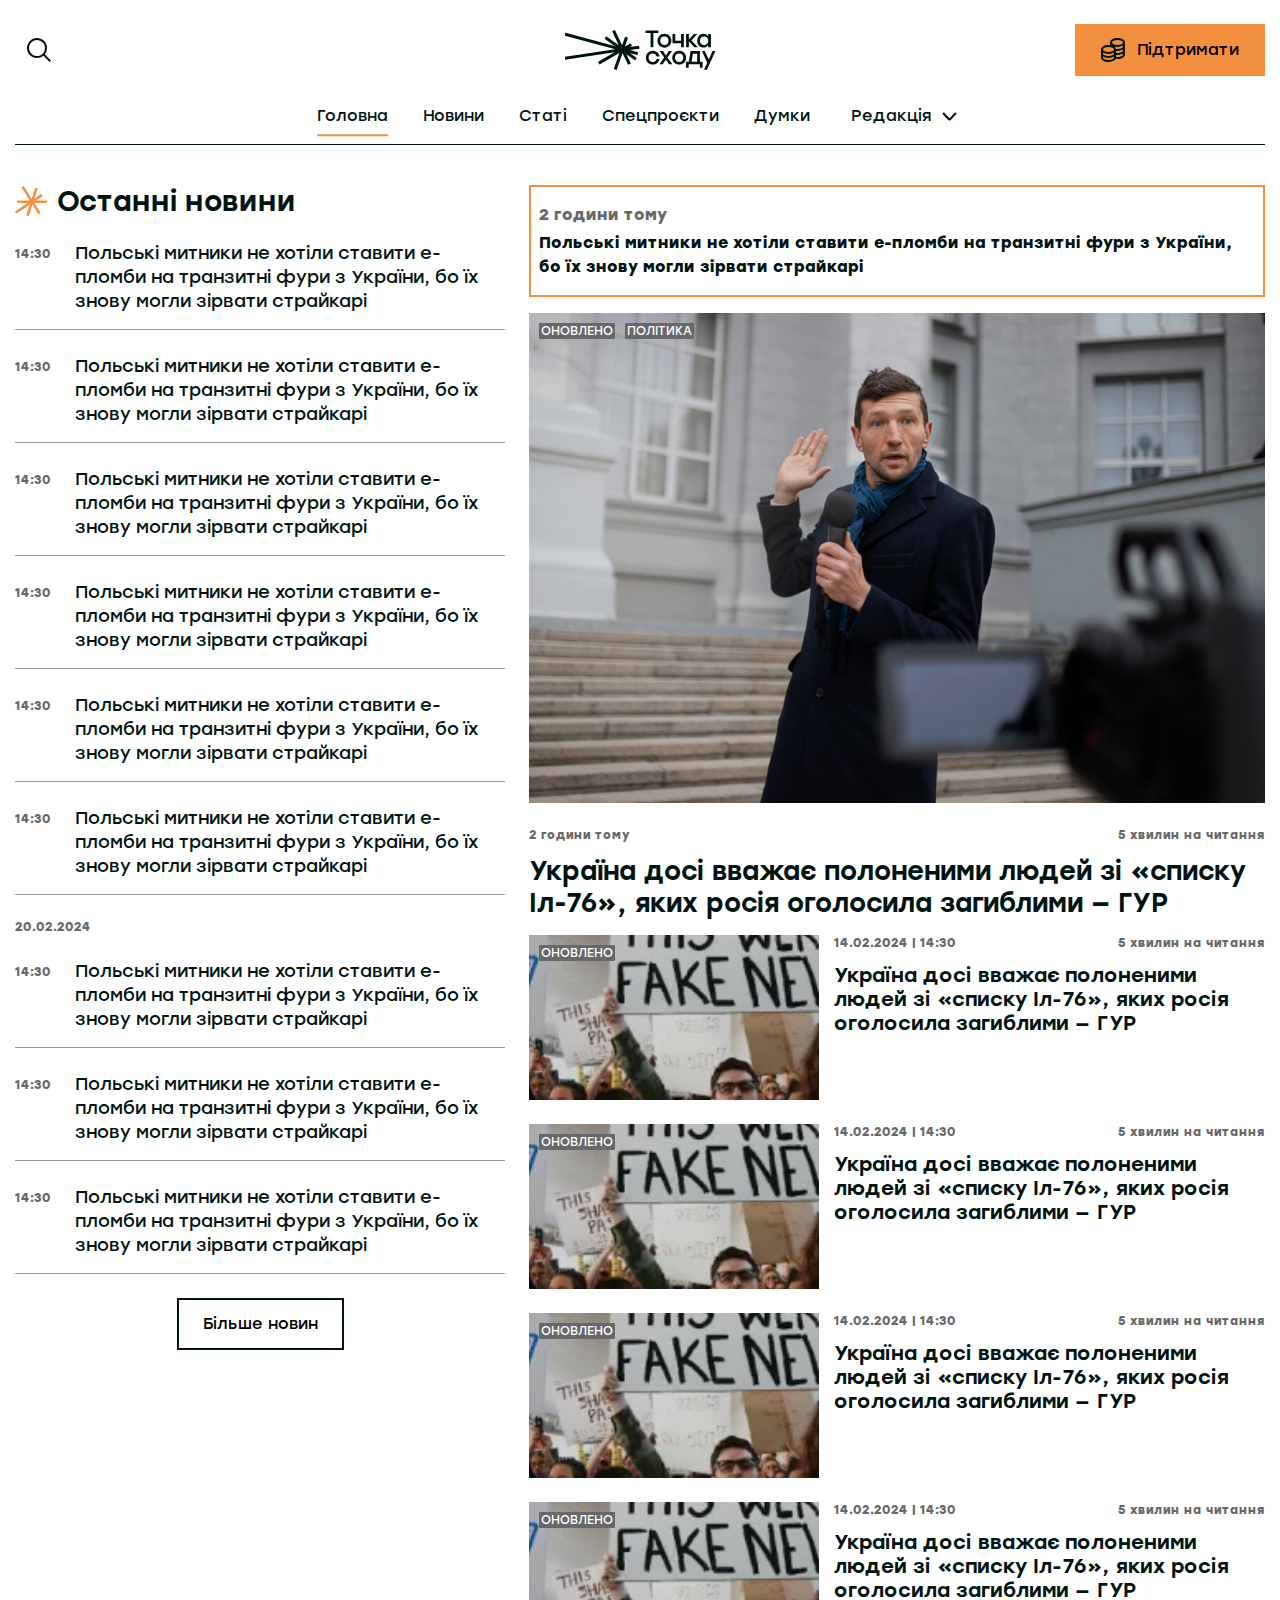
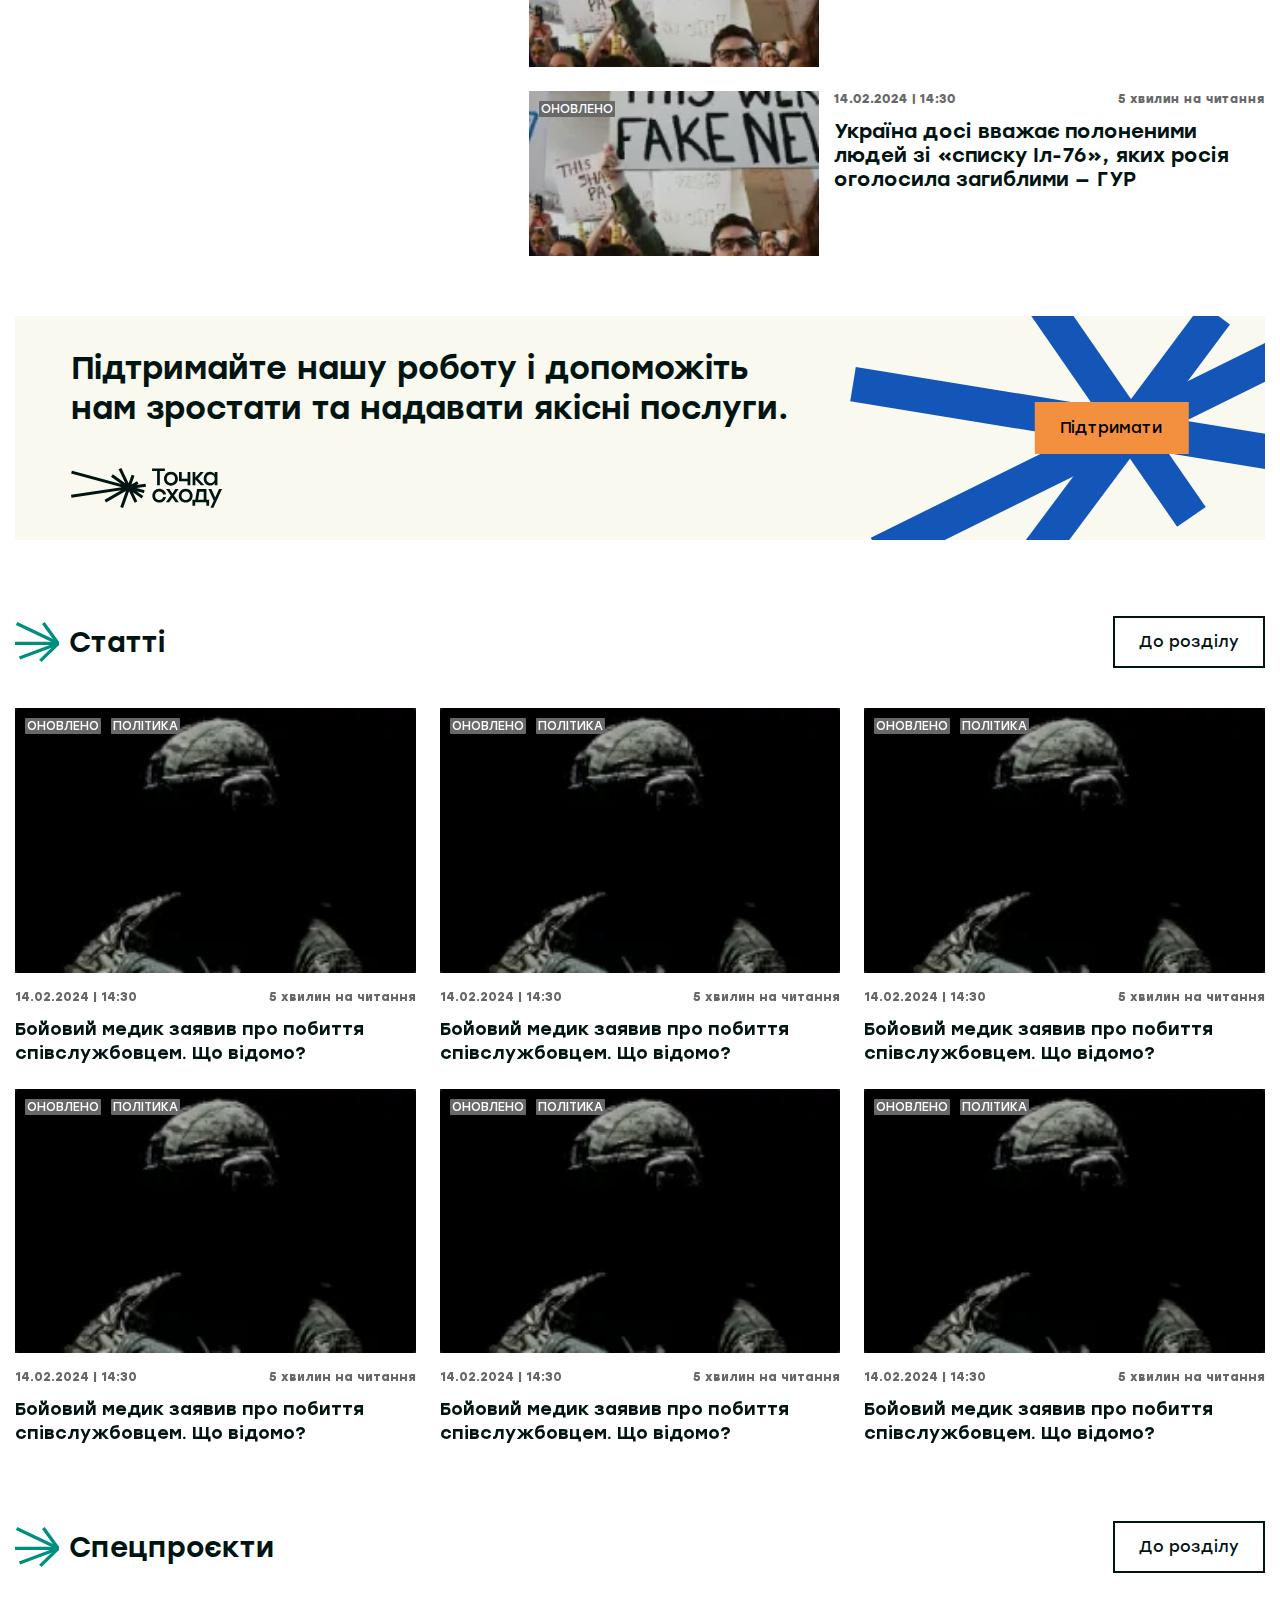
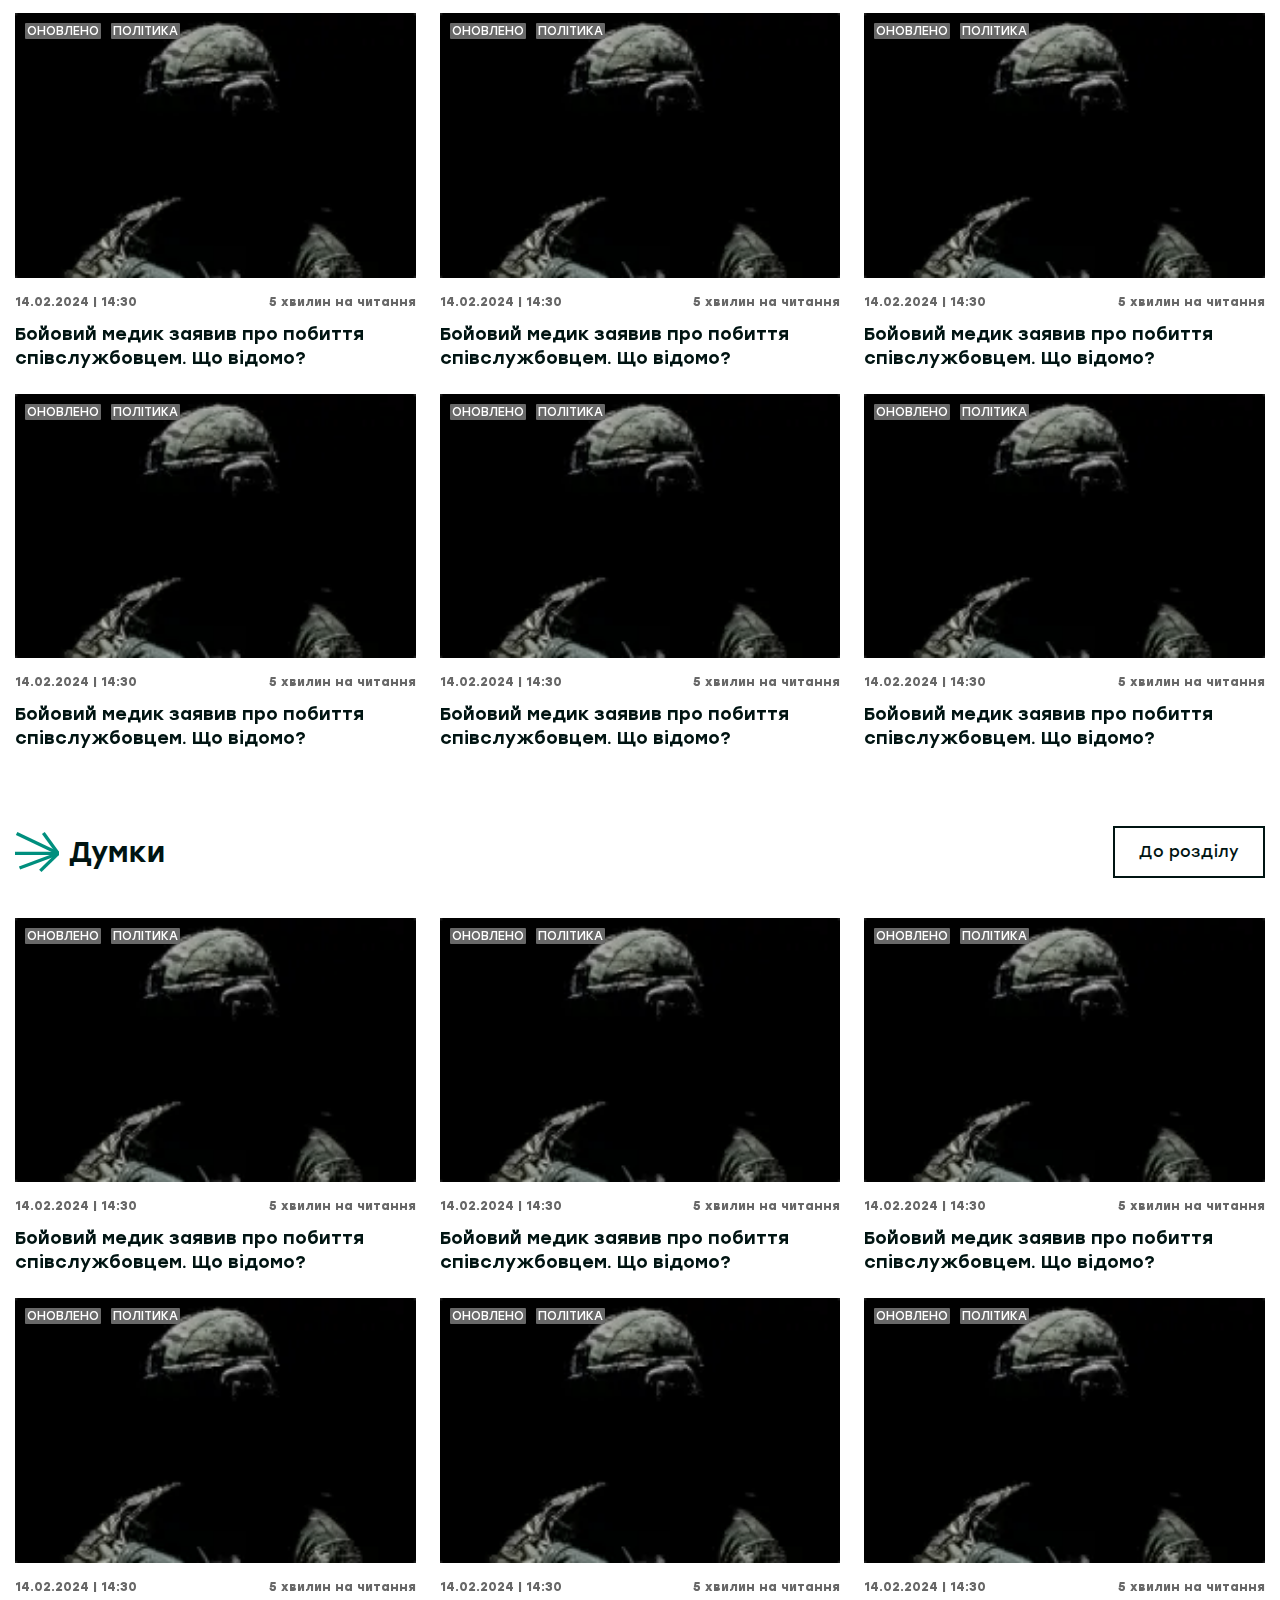
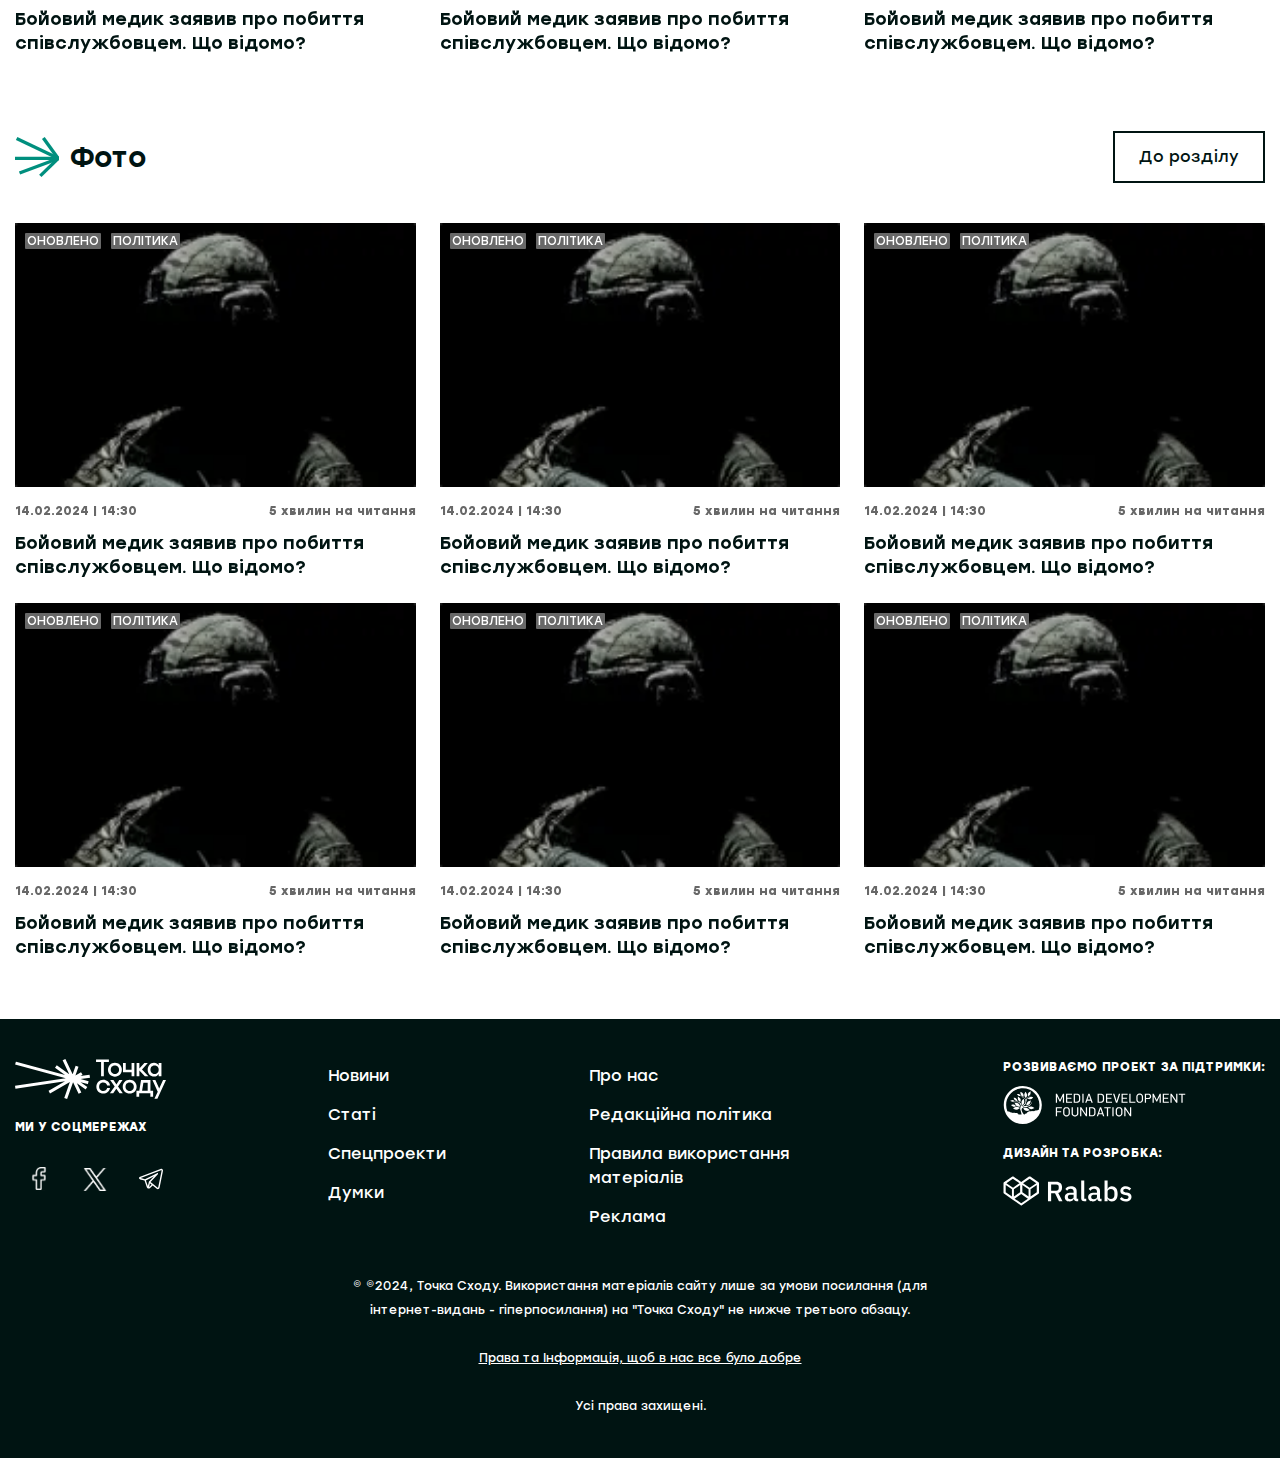
==== commit 29855d62: "pushed the latest updates" ====
--- a/index.html
+++ b/index.html
@@ -8,9 +8,9 @@
   <title>Головна</title>
 
   <link rel="shortcut icon" href="favicon.ico" type="image/x-icon">
-  <link rel="stylesheet" href="css/main.min.css?_v=20240401140543">
-
-  <script defer="defer" src="js/main.min.js?_v=20240401140543"></script>
+  <link rel="stylesheet" href="css/main.min.css?_v=20240411181711">
+
+  <script defer="defer" src="js/main.min.js?_v=20240411181711"></script>
 </head>
 
 <body class="homepage">
@@ -24,7 +24,8 @@
       </label>
 
       <div class="mobile-menu">
-        <form class="mobile-search-bar" action="./search.html">
+        <div class="mobile-menu__wrapper">
+          <form class="mobile-search-bar" action="./search.html">
     <div class="mobile-search-bar__input">
         <span class="icon icon-search">
         </span>
@@ -32,56 +33,57 @@
         <input type="search" name="search" id="search" placeholder="Пошук" required>
     </div>
 </form>
-        <nav class="mobile-navigation">
-          <ul class="menu__list">
-            <li class="menu__item menu__item--active">
-              <a href="/" class="menu__link">Головна</a>
-            </li>
-            <li class="menu__item">
-              <a href="./news.html" class="menu__link">Новини</a>
-            </li>
-            <li class="menu__item">
-              <a href="./articles.html" class="menu__link">Статі</a>
-            </li>
-            <li class="menu__item">
-              <a href="./special-projects.html" class="menu__link">Спецпроєкти</a>
-            </li>
-            <li class="menu__item">
-              <a href="./expert-articles.html" class="menu__link">Думки</a>
-            </li>
-            <li class="menu__item">
-              <a href="#" class="menu__link">
-                Редакція
+          <nav class="mobile-navigation">
+            <ul class="menu__list">
+              <li class="menu__item menu__item--active">
+                <a href="/" class="menu__link">Головна</a>
+              </li>
+              <li class="menu__item">
+                <a href="./news.html" class="menu__link">Новини</a>
+              </li>
+              <li class="menu__item">
+                <a href="./articles.html" class="menu__link">Статі</a>
+              </li>
+              <li class="menu__item">
+                <a href="./special-projects.html" class="menu__link">Спецпроєкти</a>
+              </li>
+              <li class="menu__item">
+                <a href="./expert-articles.html" class="menu__link">Думки</a>
+              </li>
+              <li class="menu__item">
+                <a href="#" class="menu__link">
+                  Редакція
+                </a>
+              </li>
+              <li class="menu__item">
+                <a href="./about-us.html" class="menu__link">Про Нас</a>
+              </li>
+              <li class="menu__item">
+                <a href="./editor-policy.html" class="menu__link">Політика Редагування</a>
+              </li>
+              <li class="menu__item">
+                <a href="./usage-policy.html" class="menu__link">Правила використання матеріалів</a>
+              </li>
+            </ul>
+          </nav>
+          <ul class="social-media">
+            <li class="social-media__item">
+              <a class="social-media__link" href="#" title="Facebook">
+                <span class="icon icon-facebook"></span>
               </a>
             </li>
-            <li class="menu__item">
-              <a href="./about-us.html" class="menu__link">Про Нас</a>
+            <li class="social-media__item">
+              <a class="social-media__link" href="#" title="Twitter">
+                <span class="icon icon-twitter"></span>
+              </a>
             </li>
-            <li class="menu__item">
-              <a href="./editor-policy.html" class="menu__link">Політика Редагування</a>
-            </li>
-            <li class="menu__item">
-              <a href="./usage-policy.html" class="menu__link">Правила використання матеріалів</a>
+            <li class="social-media__item">
+              <a class="social-media__link" href="#" title="Telegram">
+                <span class="icon icon-telegram"></span>
+              </a>
             </li>
           </ul>
-        </nav>
-        <ul class="mb-4 social-media">
-          <li class="social-media__item">
-            <a class="social-media__link" href="#" title="Facebook">
-              <span class="icon icon-facebook"></span>
-            </a>
-          </li>
-          <li class="social-media__item">
-            <a class="social-media__link" href="#" title="Twitter">
-              <span class="icon icon-twitter"></span>
-            </a>
-          </li>
-          <li class="social-media__item">
-            <a class="social-media__link" href="#" title="Telegram">
-              <span class="icon icon-telegram"></span>
-            </a>
-          </li>
-        </ul>
+        </div>
       </div>
 
       <form class="search-bar" action="./search.html">
@@ -105,12 +107,12 @@
       <div class="header__buttons">
         <button id="donation-btn" class="button button--primary" title="Підтримати">
           <span class="icon icon-donation"></span>
-          Підтримати
+          <span class="text">Підтримати</span>
         </button>
       </div>
     </div>
 
-    <div class="header__row header__row">
+    <div class="header__row">
       <nav class="main-navigation">
     <ul class="menu__list">
         <li class="menu__item menu__item--active">
@@ -148,8 +150,6 @@
     </ul>
 </nav>
     </div>
-
-    <hr class="divider-h">
   </div>
 </header>
 
@@ -158,115 +158,144 @@
     <section class="home-articles">
         <div class="container">
             <aside class="recent-news">
-    <h2 class="recent-news__heading">
+    <header class="recent-news__header">
         <img src="./images/logo-yellow.svg" alt="Логотип">
-        Останні новини
-    </h2>
+        <h2 class="recent-news__heading">
+            Останні новини
+        </h2>
+    </header>
 
     <div class="article-time-rows">
         
-            <a href="./post-page.html" class="article-time-row article-time-row--important">
-    <div class="article-time-row__header">
-        <time datetime="14:30">14:30</time>
-    </div>
-    <div class="article-time-row__wrapper">
-        <h3 class="article-time-row__title" title="Title">
-            Польські митники не хотіли ставити е-пломби на транзитні фури з України, бо їх знову могли зірвати страйкарі
-        </h3>
-    </div>
-</a>
+            <article class="article-time-row">
+    <a href="./post-page.html" class="article-time-row__box">
+        <div class="article-time-row__header">
+            <time datetime="14:30">14:30</time>
+        </div>
+        <header class="article-time-row__wrapper">
+            <h3 class="article-time-row__title" title="Title">
+                Польські митники не хотіли ставити е-пломби на транзитні фури з України, бо їх знову могли зірвати страйкарі
+            </h3>
+        </header>
+    </a>
+</article>
+
         
-            <a href="./post-page.html" class="article-time-row article-time-row--important">
-    <div class="article-time-row__header">
-        <time datetime="14:30">14:30</time>
-    </div>
-    <div class="article-time-row__wrapper">
-        <h3 class="article-time-row__title" title="Title">
-            Польські митники не хотіли ставити е-пломби на транзитні фури з України, бо їх знову могли зірвати страйкарі
-        </h3>
-    </div>
-</a>
+            <article class="article-time-row">
+    <a href="./post-page.html" class="article-time-row__box">
+        <div class="article-time-row__header">
+            <time datetime="14:30">14:30</time>
+        </div>
+        <header class="article-time-row__wrapper">
+            <h3 class="article-time-row__title" title="Title">
+                Польські митники не хотіли ставити е-пломби на транзитні фури з України, бо їх знову могли зірвати страйкарі
+            </h3>
+        </header>
+    </a>
+</article>
+
         
-            <a href="./post-page.html" class="article-time-row article-time-row--important">
-    <div class="article-time-row__header">
-        <time datetime="14:30">14:30</time>
-    </div>
-    <div class="article-time-row__wrapper">
-        <h3 class="article-time-row__title" title="Title">
-            Польські митники не хотіли ставити е-пломби на транзитні фури з України, бо їх знову могли зірвати страйкарі
-        </h3>
-    </div>
-</a>
+            <article class="article-time-row">
+    <a href="./post-page.html" class="article-time-row__box">
+        <div class="article-time-row__header">
+            <time datetime="14:30">14:30</time>
+        </div>
+        <header class="article-time-row__wrapper">
+            <h3 class="article-time-row__title" title="Title">
+                Польські митники не хотіли ставити е-пломби на транзитні фури з України, бо їх знову могли зірвати страйкарі
+            </h3>
+        </header>
+    </a>
+</article>
+
         
-            <a href="./post-page.html" class="article-time-row article-time-row--important">
-    <div class="article-time-row__header">
-        <time datetime="14:30">14:30</time>
-    </div>
-    <div class="article-time-row__wrapper">
-        <h3 class="article-time-row__title" title="Title">
-            Польські митники не хотіли ставити е-пломби на транзитні фури з України, бо їх знову могли зірвати страйкарі
-        </h3>
-    </div>
-</a>
+            <article class="article-time-row">
+    <a href="./post-page.html" class="article-time-row__box">
+        <div class="article-time-row__header">
+            <time datetime="14:30">14:30</time>
+        </div>
+        <header class="article-time-row__wrapper">
+            <h3 class="article-time-row__title" title="Title">
+                Польські митники не хотіли ставити е-пломби на транзитні фури з України, бо їх знову могли зірвати страйкарі
+            </h3>
+        </header>
+    </a>
+</article>
+
         
-            <a href="./post-page.html" class="article-time-row article-time-row--important">
-    <div class="article-time-row__header">
-        <time datetime="14:30">14:30</time>
-    </div>
-    <div class="article-time-row__wrapper">
-        <h3 class="article-time-row__title" title="Title">
-            Польські митники не хотіли ставити е-пломби на транзитні фури з України, бо їх знову могли зірвати страйкарі
-        </h3>
-    </div>
-</a>
+            <article class="article-time-row">
+    <a href="./post-page.html" class="article-time-row__box">
+        <div class="article-time-row__header">
+            <time datetime="14:30">14:30</time>
+        </div>
+        <header class="article-time-row__wrapper">
+            <h3 class="article-time-row__title" title="Title">
+                Польські митники не хотіли ставити е-пломби на транзитні фури з України, бо їх знову могли зірвати страйкарі
+            </h3>
+        </header>
+    </a>
+</article>
+
         
-            <a href="./post-page.html" class="article-time-row article-time-row--important">
-    <div class="article-time-row__header">
-        <time datetime="14:30">14:30</time>
-    </div>
-    <div class="article-time-row__wrapper">
-        <h3 class="article-time-row__title" title="Title">
-            Польські митники не хотіли ставити е-пломби на транзитні фури з України, бо їх знову могли зірвати страйкарі
-        </h3>
-    </div>
-</a>
+            <article class="article-time-row">
+    <a href="./post-page.html" class="article-time-row__box">
+        <div class="article-time-row__header">
+            <time datetime="14:30">14:30</time>
+        </div>
+        <header class="article-time-row__wrapper">
+            <h3 class="article-time-row__title" title="Title">
+                Польські митники не хотіли ставити е-пломби на транзитні фури з України, бо їх знову могли зірвати страйкарі
+            </h3>
+        </header>
+    </a>
+</article>
+
         
 
         <time datetime="2024-02-20">20.02.2024</time>
 
         
-            <a href="./post-page.html" class="article-time-row article-time-row--important">
-    <div class="article-time-row__header">
-        <time datetime="14:30">14:30</time>
-    </div>
-    <div class="article-time-row__wrapper">
-        <h3 class="article-time-row__title" title="Title">
-            Польські митники не хотіли ставити е-пломби на транзитні фури з України, бо їх знову могли зірвати страйкарі
-        </h3>
-    </div>
-</a>
+            <article class="article-time-row">
+    <a href="./post-page.html" class="article-time-row__box">
+        <div class="article-time-row__header">
+            <time datetime="14:30">14:30</time>
+        </div>
+        <header class="article-time-row__wrapper">
+            <h3 class="article-time-row__title" title="Title">
+                Польські митники не хотіли ставити е-пломби на транзитні фури з України, бо їх знову могли зірвати страйкарі
+            </h3>
+        </header>
+    </a>
+</article>
+
         
-            <a href="./post-page.html" class="article-time-row article-time-row--important">
-    <div class="article-time-row__header">
-        <time datetime="14:30">14:30</time>
-    </div>
-    <div class="article-time-row__wrapper">
-        <h3 class="article-time-row__title" title="Title">
-            Польські митники не хотіли ставити е-пломби на транзитні фури з України, бо їх знову могли зірвати страйкарі
-        </h3>
-    </div>
-</a>
+            <article class="article-time-row">
+    <a href="./post-page.html" class="article-time-row__box">
+        <div class="article-time-row__header">
+            <time datetime="14:30">14:30</time>
+        </div>
+        <header class="article-time-row__wrapper">
+            <h3 class="article-time-row__title" title="Title">
+                Польські митники не хотіли ставити е-пломби на транзитні фури з України, бо їх знову могли зірвати страйкарі
+            </h3>
+        </header>
+    </a>
+</article>
+
         
-            <a href="./post-page.html" class="article-time-row article-time-row--important">
-    <div class="article-time-row__header">
-        <time datetime="14:30">14:30</time>
-    </div>
-    <div class="article-time-row__wrapper">
-        <h3 class="article-time-row__title" title="Title">
-            Польські митники не хотіли ставити е-пломби на транзитні фури з України, бо їх знову могли зірвати страйкарі
-        </h3>
-    </div>
-</a>
+            <article class="article-time-row">
+    <a href="./post-page.html" class="article-time-row__box">
+        <div class="article-time-row__header">
+            <time datetime="14:30">14:30</time>
+        </div>
+        <header class="article-time-row__wrapper">
+            <h3 class="article-time-row__title" title="Title">
+                Польські митники не хотіли ставити е-пломби на транзитні фури з України, бо їх знову могли зірвати страйкарі
+            </h3>
+        </header>
+    </a>
+</article>
+
         
     </div>
 
@@ -275,14 +304,17 @@
     </button>
 </aside>
             <div class="main-articles">
-                <div class="article-excerpt">
-    <div class="article-excerpt__header">
-        <time>2 години тому</time>
-    </div>
-    <a class="article-excerpt__title" href="#">
-        Польські митники не хотіли ставити е-пломби на транзитні фури з України, бо їх знову могли зірвати страйкарі
-    </a>
-</div>
+                <article class="article-excerpt">
+    <a class="article-excerpt__box" href="#" title="Польські митники не хотіли ставити е-пломби на транзитні фури з України, бо їх знову могли зірвати страйкарі">
+        <div class="article-excerpt__header">
+            <time>2 години тому</time>
+        </div>
+        <h3 class="article-excerpt__title">
+            Польські митники не хотіли ставити е-пломби на транзитні фури з України, бо їх знову могли зірвати страйкарі
+        </h3>
+    </a>
+</article>
+
 
                 <article class="article-card article-card--featured mb-4">
                     <div class="article-card__tags">
@@ -292,100 +324,138 @@
                     <div class="article-card__image">
                         <picture><source srcset="./images/placeholders/article-card-featured.webp" type="image/webp"><img src="./images/placeholders/article-card-featured.jpeg" alt="Article Card Image Featured"></picture>
                     </div>
-                    <hgroup class="article-card__heading">
+                    <header class="article-card__heading">
                         <div class="article-card__timestamps">
                             <time datetime="2024-02-14 14:30">2 години тому</time>
                             <span class="reading-time">
-                        5 хвилин на читання
-                    </span>
+                                5 хвилин на читання
+                            </span>
                         </div>
                         <a href="./post-page.html" class="article-card__title" title="Title">
                             Україна досі вважає полоненими людей зі «списку Іл-76», яких росія оголосила загиблими — ГУР
                         </a>
-                    </hgroup>
+                    </header>
                 </article>
+
                 <div class="article-rows">
-                    <article class="article-row article-row--with-image">
-                        <div class="article-row__tags">
-                            <span class="article-row__tag article-card__tag--important">Оновлено</span>
-                        </div>
-                        <div class="article-row__image">
-                            <picture><source srcset="./images/placeholders/article-row.webp" type="image/webp"><img class="" src="./images/placeholders/article-row.png" alt="Article Row"></picture>
-                        </div>
-                        <hgroup class="article-row__heading">
-                            <div class="article-row__header">
-                                <time datetime="2024-02-14 14:30">14.02.2024 | 14:30</time>
-                                <span class="reading-time">
-                                5 хвилин на читання
-                            </span>
-                            </div>
-                            <a href="./post-page.html" class="article-row__title" title="Title">
-                                Україна досі вважає полоненими людей зі «списку Іл-76», яких росія оголосила загиблими — ГУР
-                            </a>
-                        </hgroup>
-                    </article>
-                    <article class="article-row article-row--with-image">
-                        <div class="article-row__image">
-                            <picture><source srcset="./images/placeholders/article-row.webp" type="image/webp"><img class="" src="./images/placeholders/article-row.png" alt="Article Row"></picture>
-                        </div>
-                        <hgroup class="article-row__heading">
-                            <div class="article-row__header">
-                                <time datetime="2024-02-14 14:30">14.02.2024 | 14:30</time>
-                                <span class="reading-time">
-                                5 хвилин на читання
-                            </span>
-                            </div>
-                            <a href="./post-page.html" class="article-row__title" title="Title">
-                                Україна досі вважає полоненими людей зі «списку Іл-76», яких росія оголосила загиблими — ГУР
-                            </a>
-                        </hgroup>
-                    </article>
-                    <article class="article-row article-row--with-image">
-                        <div class="article-row__tags">
-                            <span class="article-row__tag article-card__tag--important">Оновлено</span>
-                            <span class="article-row__tag">Політика</span>
-                        </div>
-                        <div class="article-row__image">
-                            <picture><source srcset="./images/placeholders/article-row.webp" type="image/webp"><img class="" src="./images/placeholders/article-row.png" alt="Article Row"></picture>
-                        </div>
-                        <hgroup class="article-row__heading">
-                            <div class="article-row__header">
-                                <time datetime="2024-02-14 14:30">14.02.2024 | 14:30</time>
-                                <span class="reading-time">
-                                5 хвилин на читання
-                            </span>
-                            </div>
-                            <a href="./post-page.html" class="article-row__title" title="Title">
-                                Україна досі вважає полоненими людей зі «списку Іл-76», яких росія оголосила загиблими — ГУР
-                            </a>
-                        </hgroup>
-                    </article>
-                    <article class="article-row article-row--with-image">
-                        <div class="article-row__tags">
-                            <span class="article-row__tag">Фото/Відео</span>
-                        </div>
-                        <div class="article-row__image">
-                            <picture><source srcset="./images/placeholders/article-row.webp" type="image/webp"><img class="" src="./images/placeholders/article-row.png" alt="Article Row"></picture>
-                        </div>
-                        <hgroup class="article-row__heading">
-                            <div class="article-row__header">
-                                <time datetime="2024-02-14 14:30">14.02.2024 | 14:30</time>
-                                <span class="reading-time">
-                                5 хвилин на читання
-                            </span>
-                            </div>
-                            <a href="./post-page.html" class="article-row__title" title="Title">
-                                Україна досі вважає полоненими людей зі «списку Іл-76», яких росія оголосила загиблими — ГУР
-                            </a>
-                        </hgroup>
-                    </article>
+                    
+                        <article>
+    <a href="./post-page.html" class="article-row article-row--with-image" title="Україна досі вважає полоненими людей зі «списку Іл-76», яких росія оголосила загиблими — ГУР">
+        <div class="article-row__tags">
+            <span class="article-card__tag--important article-row__tag">Оновлено</span>
+        </div>
+        <div class="article-row__image">
+            <picture><source srcset="./images/placeholders/article-row.webp" type="image/webp"><img class="" src="./images/placeholders/article-row.png" alt="Article Row"></picture>
+        </div>
+        <header class="article-row__wrapper">
+            <div class="article-row__header">
+                <time datetime="2024-02-14 14:30">14.02.2024 | 14:30</time>
+                <span class="reading-time">
+                    5 хвилин на читання
+                </span>
+            </div>
+            <h3 class="article-row__title">
+                Україна досі вважає полоненими людей зі «списку Іл-76», яких росія оголосила загиблими — ГУР
+            </h3>
+        </header>
+    </a>
+</article>
+                    
+                        <article>
+    <a href="./post-page.html" class="article-row article-row--with-image" title="Україна досі вважає полоненими людей зі «списку Іл-76», яких росія оголосила загиблими — ГУР">
+        <div class="article-row__tags">
+            <span class="article-card__tag--important article-row__tag">Оновлено</span>
+        </div>
+        <div class="article-row__image">
+            <picture><source srcset="./images/placeholders/article-row.webp" type="image/webp"><img class="" src="./images/placeholders/article-row.png" alt="Article Row"></picture>
+        </div>
+        <header class="article-row__wrapper">
+            <div class="article-row__header">
+                <time datetime="2024-02-14 14:30">14.02.2024 | 14:30</time>
+                <span class="reading-time">
+                    5 хвилин на читання
+                </span>
+            </div>
+            <h3 class="article-row__title">
+                Україна досі вважає полоненими людей зі «списку Іл-76», яких росія оголосила загиблими — ГУР
+            </h3>
+        </header>
+    </a>
+</article>
+                    
+                        <article>
+    <a href="./post-page.html" class="article-row article-row--with-image" title="Україна досі вважає полоненими людей зі «списку Іл-76», яких росія оголосила загиблими — ГУР">
+        <div class="article-row__tags">
+            <span class="article-card__tag--important article-row__tag">Оновлено</span>
+        </div>
+        <div class="article-row__image">
+            <picture><source srcset="./images/placeholders/article-row.webp" type="image/webp"><img class="" src="./images/placeholders/article-row.png" alt="Article Row"></picture>
+        </div>
+        <header class="article-row__wrapper">
+            <div class="article-row__header">
+                <time datetime="2024-02-14 14:30">14.02.2024 | 14:30</time>
+                <span class="reading-time">
+                    5 хвилин на читання
+                </span>
+            </div>
+            <h3 class="article-row__title">
+                Україна досі вважає полоненими людей зі «списку Іл-76», яких росія оголосила загиблими — ГУР
+            </h3>
+        </header>
+    </a>
+</article>
+                    
+                        <article>
+    <a href="./post-page.html" class="article-row article-row--with-image" title="Україна досі вважає полоненими людей зі «списку Іл-76», яких росія оголосила загиблими — ГУР">
+        <div class="article-row__tags">
+            <span class="article-card__tag--important article-row__tag">Оновлено</span>
+        </div>
+        <div class="article-row__image">
+            <picture><source srcset="./images/placeholders/article-row.webp" type="image/webp"><img class="" src="./images/placeholders/article-row.png" alt="Article Row"></picture>
+        </div>
+        <header class="article-row__wrapper">
+            <div class="article-row__header">
+                <time datetime="2024-02-14 14:30">14.02.2024 | 14:30</time>
+                <span class="reading-time">
+                    5 хвилин на читання
+                </span>
+            </div>
+            <h3 class="article-row__title">
+                Україна досі вважає полоненими людей зі «списку Іл-76», яких росія оголосила загиблими — ГУР
+            </h3>
+        </header>
+    </a>
+</article>
+                    
+                        <article>
+    <a href="./post-page.html" class="article-row article-row--with-image" title="Україна досі вважає полоненими людей зі «списку Іл-76», яких росія оголосила загиблими — ГУР">
+        <div class="article-row__tags">
+            <span class="article-card__tag--important article-row__tag">Оновлено</span>
+        </div>
+        <div class="article-row__image">
+            <picture><source srcset="./images/placeholders/article-row.webp" type="image/webp"><img class="" src="./images/placeholders/article-row.png" alt="Article Row"></picture>
+        </div>
+        <header class="article-row__wrapper">
+            <div class="article-row__header">
+                <time datetime="2024-02-14 14:30">14.02.2024 | 14:30</time>
+                <span class="reading-time">
+                    5 хвилин на читання
+                </span>
+            </div>
+            <h3 class="article-row__title">
+                Україна досі вважає полоненими людей зі «списку Іл-76», яких росія оголосила загиблими — ГУР
+            </h3>
+        </header>
+    </a>
+</article>
+                    
                 </div>
             </div>
         </div>
     </section>
 
 
-    <section class="section">
+    <section class="section adaptive-banner">
         <div class="container">
             <div class="banner">
     <h2 class="banner__heading">Підтримайте нашу роботу і допоможіть нам зростати та надавати якісні
@@ -395,235 +465,233 @@
         Підтримати
     </button>
 </div>
+            <div class="side-banner">
+    <h2 class="side-banner__heading">Підтримайте нашу роботу і допоможіть нам зростати та надавати якісні
+        послуги.</h2>
+    <img class="side-banner__logo" src="./images/logo.svg" alt="Logo">
+    <button class="button button--primary side-banner__cta">
+        Підтримати
+    </button>
+</div>
         </div>
     </section>
 
-    <section class="section articles-category" aria-labelledby="carousel-heading" data-slider="splide">
+    <section class="section articles-category-slider" aria-labelledby="carousel-heading" data-slider="splide">
         <div class="container">
-            <hgroup id="carousel-heading" class="articles-category__heading">
+            <header class="articles-category__heading">
+                <img src="./images/logo-half-green.svg" alt="Logo">
                 <h2 class="articles-category__title like-h1">
-                    <img src="./images/logo-half-green.svg" alt="Logo">
                     Cтатті
                 </h2>
 
-                <div class="articles-category__controls">
-                    <a href="./articles.html" class="button button--secondary" title="Переглянути розділ">До розділу</a>
-
-                    <div class="splide__arrows">
-                        <button class="splide__arrow splide__arrow--prev">
-                            <i class="icon icon-arrow-left"></i>
-                        </button>
-                        <button class="splide__arrow splide__arrow--next">
-                            <i class="icon icon-arrow-right"></i>
-                        </button>
-                    </div>
+                <a href="./articles.html" class="button button--secondary" title="Переглянути розділ">До розділу</a>
+            </header>
+
+            <div class="splide__track">
+                <ul class="articles-category__grid articles-category__list splide-transform splide__list">
+                    
+                        <li class="splide__slide">
+                            <article class="article">
+    <a class="article-card" href="./post-page.html">
+        <div class="article-card__tags">
+            <span class="article-card__tag">Оновлено</span>
+            <span class="article-card__tag">Політика</span>
+        </div>
+        <div class="article-card__image">
+            <picture><source srcset="./images/placeholders/article-card.webp" type="image/webp"><img src="./images/placeholders/article-card.png" alt="Article Card Image"></picture>
+        </div>
+        <header class="article-card__heading">
+            <div class="article-card__timestamps">
+                <time datetime="2024-02-14 14:30">14.02.2024 | 14:30</time>
+                <span class="reading-time">
+                  5 хвилин на читання
+                </span>
+            </div>
+            <h3 class="article-card__title" title="Title">
+                Бойовий медик заявив про побиття співслужбовцем. Що відомо?
+            </h3>
+        </header>
+    </a>
+</article>
+                        </li>
+                    
+                        <li class="splide__slide">
+                            <article class="article">
+    <a class="article-card" href="./post-page.html">
+        <div class="article-card__tags">
+            <span class="article-card__tag">Оновлено</span>
+            <span class="article-card__tag">Політика</span>
+        </div>
+        <div class="article-card__image">
+            <picture><source srcset="./images/placeholders/article-card.webp" type="image/webp"><img src="./images/placeholders/article-card.png" alt="Article Card Image"></picture>
+        </div>
+        <header class="article-card__heading">
+            <div class="article-card__timestamps">
+                <time datetime="2024-02-14 14:30">14.02.2024 | 14:30</time>
+                <span class="reading-time">
+                  5 хвилин на читання
+                </span>
+            </div>
+            <h3 class="article-card__title" title="Title">
+                Бойовий медик заявив про побиття співслужбовцем. Що відомо?
+            </h3>
+        </header>
+    </a>
+</article>
+                        </li>
+                    
+                        <li class="splide__slide">
+                            <article class="article">
+    <a class="article-card" href="./post-page.html">
+        <div class="article-card__tags">
+            <span class="article-card__tag">Оновлено</span>
+            <span class="article-card__tag">Політика</span>
+        </div>
+        <div class="article-card__image">
+            <picture><source srcset="./images/placeholders/article-card.webp" type="image/webp"><img src="./images/placeholders/article-card.png" alt="Article Card Image"></picture>
+        </div>
+        <header class="article-card__heading">
+            <div class="article-card__timestamps">
+                <time datetime="2024-02-14 14:30">14.02.2024 | 14:30</time>
+                <span class="reading-time">
+                  5 хвилин на читання
+                </span>
+            </div>
+            <h3 class="article-card__title" title="Title">
+                Бойовий медик заявив про побиття співслужбовцем. Що відомо?
+            </h3>
+        </header>
+    </a>
+</article>
+                        </li>
+                    
+                        <li class="splide__slide">
+                            <article class="article">
+    <a class="article-card" href="./post-page.html">
+        <div class="article-card__tags">
+            <span class="article-card__tag">Оновлено</span>
+            <span class="article-card__tag">Політика</span>
+        </div>
+        <div class="article-card__image">
+            <picture><source srcset="./images/placeholders/article-card.webp" type="image/webp"><img src="./images/placeholders/article-card.png" alt="Article Card Image"></picture>
+        </div>
+        <header class="article-card__heading">
+            <div class="article-card__timestamps">
+                <time datetime="2024-02-14 14:30">14.02.2024 | 14:30</time>
+                <span class="reading-time">
+                  5 хвилин на читання
+                </span>
+            </div>
+            <h3 class="article-card__title" title="Title">
+                Бойовий медик заявив про побиття співслужбовцем. Що відомо?
+            </h3>
+        </header>
+    </a>
+</article>
+                        </li>
+                    
+                        <li class="splide__slide">
+                            <article class="article">
+    <a class="article-card" href="./post-page.html">
+        <div class="article-card__tags">
+            <span class="article-card__tag">Оновлено</span>
+            <span class="article-card__tag">Політика</span>
+        </div>
+        <div class="article-card__image">
+            <picture><source srcset="./images/placeholders/article-card.webp" type="image/webp"><img src="./images/placeholders/article-card.png" alt="Article Card Image"></picture>
+        </div>
+        <header class="article-card__heading">
+            <div class="article-card__timestamps">
+                <time datetime="2024-02-14 14:30">14.02.2024 | 14:30</time>
+                <span class="reading-time">
+                  5 хвилин на читання
+                </span>
+            </div>
+            <h3 class="article-card__title" title="Title">
+                Бойовий медик заявив про побиття співслужбовцем. Що відомо?
+            </h3>
+        </header>
+    </a>
+</article>
+                        </li>
+                    
+                        <li class="splide__slide">
+                            <article class="article">
+    <a class="article-card" href="./post-page.html">
+        <div class="article-card__tags">
+            <span class="article-card__tag">Оновлено</span>
+            <span class="article-card__tag">Політика</span>
+        </div>
+        <div class="article-card__image">
+            <picture><source srcset="./images/placeholders/article-card.webp" type="image/webp"><img src="./images/placeholders/article-card.png" alt="Article Card Image"></picture>
+        </div>
+        <header class="article-card__heading">
+            <div class="article-card__timestamps">
+                <time datetime="2024-02-14 14:30">14.02.2024 | 14:30</time>
+                <span class="reading-time">
+                  5 хвилин на читання
+                </span>
+            </div>
+            <h3 class="article-card__title" title="Title">
+                Бойовий медик заявив про побиття співслужбовцем. Що відомо?
+            </h3>
+        </header>
+    </a>
+</article>
+                        </li>
+                    
+                </ul>
+            </div>
+
+            <div class="articles-category__controls">
+                <div class="splide__arrows">
+                    <button class="splide__arrow splide__arrow--prev">
+                        <i class="icon icon-arrow-left"></i>
+                    </button>
+                    <button class="splide__arrow splide__arrow--next">
+                        <i class="icon icon-arrow-right"></i>
+                    </button>
                 </div>
-            </hgroup>
-
-            <div class="splide__track">
-                <ul class="article-cards article-cards--grid article-cards--grid-col-3 splide__list">
-                    
-                        <li class="splide__slide">
-                            <article class="article">
-    <a class="article-card" href="./post-page.html">
-        <div class="article-card__tags">
-            <span class="article-card__tag">Оновлено</span>
-            <span class="article-card__category">Політика</span>
-        </div>
-        <div class="article-card__image">
-            <picture><source srcset="./images/placeholders/article-card.webp" type="image/webp"><img src="./images/placeholders/article-card.png" alt="Article Card Image"></picture>
-        </div>
-        <hgroup class="article-card__heading">
-            <div class="article-card__timestamps">
-                <time datetime="2024-02-14 14:30">14.02.2024 | 14:30</time>
-                <span class="reading-time">
-                  5 хвилин на читання
-                </span>
-            </div>
-            <h3 class="article-card__title" title="Title">
-                Бойовий медик заявив про побиття співслужбовцем. Що відомо?
-            </h3>
-        </hgroup>
-    </a>
-</article>
-                        </li>
-                    
-                        <li class="splide__slide">
-                            <article class="article">
-    <a class="article-card" href="./post-page.html">
-        <div class="article-card__tags">
-            <span class="article-card__tag">Оновлено</span>
-            <span class="article-card__category">Політика</span>
-        </div>
-        <div class="article-card__image">
-            <picture><source srcset="./images/placeholders/article-card.webp" type="image/webp"><img src="./images/placeholders/article-card.png" alt="Article Card Image"></picture>
-        </div>
-        <hgroup class="article-card__heading">
-            <div class="article-card__timestamps">
-                <time datetime="2024-02-14 14:30">14.02.2024 | 14:30</time>
-                <span class="reading-time">
-                  5 хвилин на читання
-                </span>
-            </div>
-            <h3 class="article-card__title" title="Title">
-                Бойовий медик заявив про побиття співслужбовцем. Що відомо?
-            </h3>
-        </hgroup>
-    </a>
-</article>
-                        </li>
-                    
-                        <li class="splide__slide">
-                            <article class="article">
-    <a class="article-card" href="./post-page.html">
-        <div class="article-card__tags">
-            <span class="article-card__tag">Оновлено</span>
-            <span class="article-card__category">Політика</span>
-        </div>
-        <div class="article-card__image">
-            <picture><source srcset="./images/placeholders/article-card.webp" type="image/webp"><img src="./images/placeholders/article-card.png" alt="Article Card Image"></picture>
-        </div>
-        <hgroup class="article-card__heading">
-            <div class="article-card__timestamps">
-                <time datetime="2024-02-14 14:30">14.02.2024 | 14:30</time>
-                <span class="reading-time">
-                  5 хвилин на читання
-                </span>
-            </div>
-            <h3 class="article-card__title" title="Title">
-                Бойовий медик заявив про побиття співслужбовцем. Що відомо?
-            </h3>
-        </hgroup>
-    </a>
-</article>
-                        </li>
-                    
-                        <li class="splide__slide">
-                            <article class="article">
-    <a class="article-card" href="./post-page.html">
-        <div class="article-card__tags">
-            <span class="article-card__tag">Оновлено</span>
-            <span class="article-card__category">Політика</span>
-        </div>
-        <div class="article-card__image">
-            <picture><source srcset="./images/placeholders/article-card.webp" type="image/webp"><img src="./images/placeholders/article-card.png" alt="Article Card Image"></picture>
-        </div>
-        <hgroup class="article-card__heading">
-            <div class="article-card__timestamps">
-                <time datetime="2024-02-14 14:30">14.02.2024 | 14:30</time>
-                <span class="reading-time">
-                  5 хвилин на читання
-                </span>
-            </div>
-            <h3 class="article-card__title" title="Title">
-                Бойовий медик заявив про побиття співслужбовцем. Що відомо?
-            </h3>
-        </hgroup>
-    </a>
-</article>
-                        </li>
-                    
-                        <li class="splide__slide">
-                            <article class="article">
-    <a class="article-card" href="./post-page.html">
-        <div class="article-card__tags">
-            <span class="article-card__tag">Оновлено</span>
-            <span class="article-card__category">Політика</span>
-        </div>
-        <div class="article-card__image">
-            <picture><source srcset="./images/placeholders/article-card.webp" type="image/webp"><img src="./images/placeholders/article-card.png" alt="Article Card Image"></picture>
-        </div>
-        <hgroup class="article-card__heading">
-            <div class="article-card__timestamps">
-                <time datetime="2024-02-14 14:30">14.02.2024 | 14:30</time>
-                <span class="reading-time">
-                  5 хвилин на читання
-                </span>
-            </div>
-            <h3 class="article-card__title" title="Title">
-                Бойовий медик заявив про побиття співслужбовцем. Що відомо?
-            </h3>
-        </hgroup>
-    </a>
-</article>
-                        </li>
-                    
-                        <li class="splide__slide">
-                            <article class="article">
-    <a class="article-card" href="./post-page.html">
-        <div class="article-card__tags">
-            <span class="article-card__tag">Оновлено</span>
-            <span class="article-card__category">Політика</span>
-        </div>
-        <div class="article-card__image">
-            <picture><source srcset="./images/placeholders/article-card.webp" type="image/webp"><img src="./images/placeholders/article-card.png" alt="Article Card Image"></picture>
-        </div>
-        <hgroup class="article-card__heading">
-            <div class="article-card__timestamps">
-                <time datetime="2024-02-14 14:30">14.02.2024 | 14:30</time>
-                <span class="reading-time">
-                  5 хвилин на читання
-                </span>
-            </div>
-            <h3 class="article-card__title" title="Title">
-                Бойовий медик заявив про побиття співслужбовцем. Що відомо?
-            </h3>
-        </hgroup>
-    </a>
-</article>
-                        </li>
-                    
-                </ul>
             </div>
         </div>
     </section>
 
-    <section class="section articles-category" aria-labelledby="carousel-heading" data-slider="splide">
+    <section class="section articles-category-slider" aria-labelledby="carousel-heading" data-slider="splide">
         <div class="container">
-            <hgroup id="carousel-heading" class="articles-category__heading">
+            <header class="articles-category__heading">
+                <img src="./images/logo-half-green.svg" alt="Logo">
+
                 <h2 class="articles-category__title like-h1">
-                    <img src="./images/logo-half-green.svg" alt="Logo">
                     Спецпроєкти
                 </h2>
 
-                <div class="articles-category__controls">
-                    <a href="./articles.html" class="button button--secondary" title="Переглянути розділ">До розділу</a>
-
-                    <div class="splide__arrows">
-                        <button class="splide__arrow splide__arrow--prev">
-                            <i class="icon icon-arrow-left"></i>
-                        </button>
-                        <button class="splide__arrow splide__arrow--next">
-                            <i class="icon icon-arrow-right"></i>
-                        </button>
-                    </div>
-                </div>
-            </hgroup>
+                <a href="./articles.html" class="button button--secondary" title="Переглянути розділ">До розділу</a>
+            </header>
 
             <div class="splide__track">
-                <ul class="article-cards article-cards--grid article-cards--grid-col-3 splide__list">
+                <ul class="articles-category__grid articles-category__list splide-transform splide__list">
                     
                     <li class="splide__slide">
                         <article class="article">
     <a class="article-card" href="./post-page.html">
         <div class="article-card__tags">
             <span class="article-card__tag">Оновлено</span>
-            <span class="article-card__category">Політика</span>
-        </div>
-        <div class="article-card__image">
-            <picture><source srcset="./images/placeholders/article-card.webp" type="image/webp"><img src="./images/placeholders/article-card.png" alt="Article Card Image"></picture>
-        </div>
-        <hgroup class="article-card__heading">
-            <div class="article-card__timestamps">
-                <time datetime="2024-02-14 14:30">14.02.2024 | 14:30</time>
-                <span class="reading-time">
-                  5 хвилин на читання
-                </span>
-            </div>
-            <h3 class="article-card__title" title="Title">
-                Бойовий медик заявив про побиття співслужбовцем. Що відомо?
-            </h3>
-        </hgroup>
+            <span class="article-card__tag">Політика</span>
+        </div>
+        <div class="article-card__image">
+            <picture><source srcset="./images/placeholders/article-card.webp" type="image/webp"><img src="./images/placeholders/article-card.png" alt="Article Card Image"></picture>
+        </div>
+        <header class="article-card__heading">
+            <div class="article-card__timestamps">
+                <time datetime="2024-02-14 14:30">14.02.2024 | 14:30</time>
+                <span class="reading-time">
+                  5 хвилин на читання
+                </span>
+            </div>
+            <h3 class="article-card__title" title="Title">
+                Бойовий медик заявив про побиття співслужбовцем. Що відомо?
+            </h3>
+        </header>
     </a>
 </article>
                     </li>
@@ -633,22 +701,22 @@
     <a class="article-card" href="./post-page.html">
         <div class="article-card__tags">
             <span class="article-card__tag">Оновлено</span>
-            <span class="article-card__category">Політика</span>
-        </div>
-        <div class="article-card__image">
-            <picture><source srcset="./images/placeholders/article-card.webp" type="image/webp"><img src="./images/placeholders/article-card.png" alt="Article Card Image"></picture>
-        </div>
-        <hgroup class="article-card__heading">
-            <div class="article-card__timestamps">
-                <time datetime="2024-02-14 14:30">14.02.2024 | 14:30</time>
-                <span class="reading-time">
-                  5 хвилин на читання
-                </span>
-            </div>
-            <h3 class="article-card__title" title="Title">
-                Бойовий медик заявив про побиття співслужбовцем. Що відомо?
-            </h3>
-        </hgroup>
+            <span class="article-card__tag">Політика</span>
+        </div>
+        <div class="article-card__image">
+            <picture><source srcset="./images/placeholders/article-card.webp" type="image/webp"><img src="./images/placeholders/article-card.png" alt="Article Card Image"></picture>
+        </div>
+        <header class="article-card__heading">
+            <div class="article-card__timestamps">
+                <time datetime="2024-02-14 14:30">14.02.2024 | 14:30</time>
+                <span class="reading-time">
+                  5 хвилин на читання
+                </span>
+            </div>
+            <h3 class="article-card__title" title="Title">
+                Бойовий медик заявив про побиття співслужбовцем. Що відомо?
+            </h3>
+        </header>
     </a>
 </article>
                     </li>
@@ -658,22 +726,22 @@
     <a class="article-card" href="./post-page.html">
         <div class="article-card__tags">
             <span class="article-card__tag">Оновлено</span>
-            <span class="article-card__category">Політика</span>
-        </div>
-        <div class="article-card__image">
-            <picture><source srcset="./images/placeholders/article-card.webp" type="image/webp"><img src="./images/placeholders/article-card.png" alt="Article Card Image"></picture>
-        </div>
-        <hgroup class="article-card__heading">
-            <div class="article-card__timestamps">
-                <time datetime="2024-02-14 14:30">14.02.2024 | 14:30</time>
-                <span class="reading-time">
-                  5 хвилин на читання
-                </span>
-            </div>
-            <h3 class="article-card__title" title="Title">
-                Бойовий медик заявив про побиття співслужбовцем. Що відомо?
-            </h3>
-        </hgroup>
+            <span class="article-card__tag">Політика</span>
+        </div>
+        <div class="article-card__image">
+            <picture><source srcset="./images/placeholders/article-card.webp" type="image/webp"><img src="./images/placeholders/article-card.png" alt="Article Card Image"></picture>
+        </div>
+        <header class="article-card__heading">
+            <div class="article-card__timestamps">
+                <time datetime="2024-02-14 14:30">14.02.2024 | 14:30</time>
+                <span class="reading-time">
+                  5 хвилин на читання
+                </span>
+            </div>
+            <h3 class="article-card__title" title="Title">
+                Бойовий медик заявив про побиття співслужбовцем. Що відомо?
+            </h3>
+        </header>
     </a>
 </article>
                     </li>
@@ -683,22 +751,22 @@
     <a class="article-card" href="./post-page.html">
         <div class="article-card__tags">
             <span class="article-card__tag">Оновлено</span>
-            <span class="article-card__category">Політика</span>
-        </div>
-        <div class="article-card__image">
-            <picture><source srcset="./images/placeholders/article-card.webp" type="image/webp"><img src="./images/placeholders/article-card.png" alt="Article Card Image"></picture>
-        </div>
-        <hgroup class="article-card__heading">
-            <div class="article-card__timestamps">
-                <time datetime="2024-02-14 14:30">14.02.2024 | 14:30</time>
-                <span class="reading-time">
-                  5 хвилин на читання
-                </span>
-            </div>
-            <h3 class="article-card__title" title="Title">
-                Бойовий медик заявив про побиття співслужбовцем. Що відомо?
-            </h3>
-        </hgroup>
+            <span class="article-card__tag">Політика</span>
+        </div>
+        <div class="article-card__image">
+            <picture><source srcset="./images/placeholders/article-card.webp" type="image/webp"><img src="./images/placeholders/article-card.png" alt="Article Card Image"></picture>
+        </div>
+        <header class="article-card__heading">
+            <div class="article-card__timestamps">
+                <time datetime="2024-02-14 14:30">14.02.2024 | 14:30</time>
+                <span class="reading-time">
+                  5 хвилин на читання
+                </span>
+            </div>
+            <h3 class="article-card__title" title="Title">
+                Бойовий медик заявив про побиття співслужбовцем. Що відомо?
+            </h3>
+        </header>
     </a>
 </article>
                     </li>
@@ -708,22 +776,22 @@
     <a class="article-card" href="./post-page.html">
         <div class="article-card__tags">
             <span class="article-card__tag">Оновлено</span>
-            <span class="article-card__category">Політика</span>
-        </div>
-        <div class="article-card__image">
-            <picture><source srcset="./images/placeholders/article-card.webp" type="image/webp"><img src="./images/placeholders/article-card.png" alt="Article Card Image"></picture>
-        </div>
-        <hgroup class="article-card__heading">
-            <div class="article-card__timestamps">
-                <time datetime="2024-02-14 14:30">14.02.2024 | 14:30</time>
-                <span class="reading-time">
-                  5 хвилин на читання
-                </span>
-            </div>
-            <h3 class="article-card__title" title="Title">
-                Бойовий медик заявив про побиття співслужбовцем. Що відомо?
-            </h3>
-        </hgroup>
+            <span class="article-card__tag">Політика</span>
+        </div>
+        <div class="article-card__image">
+            <picture><source srcset="./images/placeholders/article-card.webp" type="image/webp"><img src="./images/placeholders/article-card.png" alt="Article Card Image"></picture>
+        </div>
+        <header class="article-card__heading">
+            <div class="article-card__timestamps">
+                <time datetime="2024-02-14 14:30">14.02.2024 | 14:30</time>
+                <span class="reading-time">
+                  5 хвилин на читання
+                </span>
+            </div>
+            <h3 class="article-card__title" title="Title">
+                Бойовий медик заявив про побиття співслужбовцем. Що відомо?
+            </h3>
+        </header>
     </a>
 </article>
                     </li>
@@ -733,387 +801,400 @@
     <a class="article-card" href="./post-page.html">
         <div class="article-card__tags">
             <span class="article-card__tag">Оновлено</span>
-            <span class="article-card__category">Політика</span>
-        </div>
-        <div class="article-card__image">
-            <picture><source srcset="./images/placeholders/article-card.webp" type="image/webp"><img src="./images/placeholders/article-card.png" alt="Article Card Image"></picture>
-        </div>
-        <hgroup class="article-card__heading">
-            <div class="article-card__timestamps">
-                <time datetime="2024-02-14 14:30">14.02.2024 | 14:30</time>
-                <span class="reading-time">
-                  5 хвилин на читання
-                </span>
-            </div>
-            <h3 class="article-card__title" title="Title">
-                Бойовий медик заявив про побиття співслужбовцем. Що відомо?
-            </h3>
-        </hgroup>
+            <span class="article-card__tag">Політика</span>
+        </div>
+        <div class="article-card__image">
+            <picture><source srcset="./images/placeholders/article-card.webp" type="image/webp"><img src="./images/placeholders/article-card.png" alt="Article Card Image"></picture>
+        </div>
+        <header class="article-card__heading">
+            <div class="article-card__timestamps">
+                <time datetime="2024-02-14 14:30">14.02.2024 | 14:30</time>
+                <span class="reading-time">
+                  5 хвилин на читання
+                </span>
+            </div>
+            <h3 class="article-card__title" title="Title">
+                Бойовий медик заявив про побиття співслужбовцем. Що відомо?
+            </h3>
+        </header>
     </a>
 </article>
                     </li>
                     
                 </ul>
             </div>
+
+            <div class="articles-category__controls">
+                <div class="splide__arrows">
+                    <button class="splide__arrow splide__arrow--prev">
+                        <i class="icon icon-arrow-left"></i>
+                    </button>
+                    <button class="splide__arrow splide__arrow--next">
+                        <i class="icon icon-arrow-right"></i>
+                    </button>
+                </div>
+            </div>
         </div>
     </section>
 
-    <section class="section articles-category" aria-labelledby="carousel-heading" data-slider="splide">
+    <section class="section articles-category-slider" aria-labelledby="carousel-heading" data-slider="splide">
         <div class="container">
-            <hgroup id="carousel-heading" class="articles-category__heading">
+            <header class="articles-category__heading">
+                <img src="./images/logo-half-green.svg" alt="Logo">
+
                 <h2 class="articles-category__title like-h1">
-                    <img src="./images/logo-half-green.svg" alt="Logo">
                     Думки
                 </h2>
 
-                <div class="articles-category__controls">
-                    <a href="./articles.html" class="button button--secondary" title="Переглянути розділ">До розділу</a>
-
-                    <div class="splide__arrows">
-                        <button class="splide__arrow splide__arrow--prev">
-                            <i class="icon icon-arrow-left"></i>
-                        </button>
-                        <button class="splide__arrow splide__arrow--next">
-                            <i class="icon icon-arrow-right"></i>
-                        </button>
-                    </div>
+                <a href="./articles.html" class="button button--secondary" title="Переглянути розділ">До розділу</a>
+            </header>
+
+            <div class="splide__track">
+                <ul class="articles-category__grid articles-category__list splide-transform splide__list">
+                    
+                        <li class="splide__slide">
+                            <article class="article">
+    <a class="article-card" href="./post-page.html">
+        <div class="article-card__tags">
+            <span class="article-card__tag">Оновлено</span>
+            <span class="article-card__tag">Політика</span>
+        </div>
+        <div class="article-card__image">
+            <picture><source srcset="./images/placeholders/article-card.webp" type="image/webp"><img src="./images/placeholders/article-card.png" alt="Article Card Image"></picture>
+        </div>
+        <header class="article-card__heading">
+            <div class="article-card__timestamps">
+                <time datetime="2024-02-14 14:30">14.02.2024 | 14:30</time>
+                <span class="reading-time">
+                  5 хвилин на читання
+                </span>
+            </div>
+            <h3 class="article-card__title" title="Title">
+                Бойовий медик заявив про побиття співслужбовцем. Що відомо?
+            </h3>
+        </header>
+    </a>
+</article>
+                        </li>
+                    
+                        <li class="splide__slide">
+                            <article class="article">
+    <a class="article-card" href="./post-page.html">
+        <div class="article-card__tags">
+            <span class="article-card__tag">Оновлено</span>
+            <span class="article-card__tag">Політика</span>
+        </div>
+        <div class="article-card__image">
+            <picture><source srcset="./images/placeholders/article-card.webp" type="image/webp"><img src="./images/placeholders/article-card.png" alt="Article Card Image"></picture>
+        </div>
+        <header class="article-card__heading">
+            <div class="article-card__timestamps">
+                <time datetime="2024-02-14 14:30">14.02.2024 | 14:30</time>
+                <span class="reading-time">
+                  5 хвилин на читання
+                </span>
+            </div>
+            <h3 class="article-card__title" title="Title">
+                Бойовий медик заявив про побиття співслужбовцем. Що відомо?
+            </h3>
+        </header>
+    </a>
+</article>
+                        </li>
+                    
+                        <li class="splide__slide">
+                            <article class="article">
+    <a class="article-card" href="./post-page.html">
+        <div class="article-card__tags">
+            <span class="article-card__tag">Оновлено</span>
+            <span class="article-card__tag">Політика</span>
+        </div>
+        <div class="article-card__image">
+            <picture><source srcset="./images/placeholders/article-card.webp" type="image/webp"><img src="./images/placeholders/article-card.png" alt="Article Card Image"></picture>
+        </div>
+        <header class="article-card__heading">
+            <div class="article-card__timestamps">
+                <time datetime="2024-02-14 14:30">14.02.2024 | 14:30</time>
+                <span class="reading-time">
+                  5 хвилин на читання
+                </span>
+            </div>
+            <h3 class="article-card__title" title="Title">
+                Бойовий медик заявив про побиття співслужбовцем. Що відомо?
+            </h3>
+        </header>
+    </a>
+</article>
+                        </li>
+                    
+                        <li class="splide__slide">
+                            <article class="article">
+    <a class="article-card" href="./post-page.html">
+        <div class="article-card__tags">
+            <span class="article-card__tag">Оновлено</span>
+            <span class="article-card__tag">Політика</span>
+        </div>
+        <div class="article-card__image">
+            <picture><source srcset="./images/placeholders/article-card.webp" type="image/webp"><img src="./images/placeholders/article-card.png" alt="Article Card Image"></picture>
+        </div>
+        <header class="article-card__heading">
+            <div class="article-card__timestamps">
+                <time datetime="2024-02-14 14:30">14.02.2024 | 14:30</time>
+                <span class="reading-time">
+                  5 хвилин на читання
+                </span>
+            </div>
+            <h3 class="article-card__title" title="Title">
+                Бойовий медик заявив про побиття співслужбовцем. Що відомо?
+            </h3>
+        </header>
+    </a>
+</article>
+                        </li>
+                    
+                        <li class="splide__slide">
+                            <article class="article">
+    <a class="article-card" href="./post-page.html">
+        <div class="article-card__tags">
+            <span class="article-card__tag">Оновлено</span>
+            <span class="article-card__tag">Політика</span>
+        </div>
+        <div class="article-card__image">
+            <picture><source srcset="./images/placeholders/article-card.webp" type="image/webp"><img src="./images/placeholders/article-card.png" alt="Article Card Image"></picture>
+        </div>
+        <header class="article-card__heading">
+            <div class="article-card__timestamps">
+                <time datetime="2024-02-14 14:30">14.02.2024 | 14:30</time>
+                <span class="reading-time">
+                  5 хвилин на читання
+                </span>
+            </div>
+            <h3 class="article-card__title" title="Title">
+                Бойовий медик заявив про побиття співслужбовцем. Що відомо?
+            </h3>
+        </header>
+    </a>
+</article>
+                        </li>
+                    
+                        <li class="splide__slide">
+                            <article class="article">
+    <a class="article-card" href="./post-page.html">
+        <div class="article-card__tags">
+            <span class="article-card__tag">Оновлено</span>
+            <span class="article-card__tag">Політика</span>
+        </div>
+        <div class="article-card__image">
+            <picture><source srcset="./images/placeholders/article-card.webp" type="image/webp"><img src="./images/placeholders/article-card.png" alt="Article Card Image"></picture>
+        </div>
+        <header class="article-card__heading">
+            <div class="article-card__timestamps">
+                <time datetime="2024-02-14 14:30">14.02.2024 | 14:30</time>
+                <span class="reading-time">
+                  5 хвилин на читання
+                </span>
+            </div>
+            <h3 class="article-card__title" title="Title">
+                Бойовий медик заявив про побиття співслужбовцем. Що відомо?
+            </h3>
+        </header>
+    </a>
+</article>
+                        </li>
+                    
+                </ul>
+            </div>
+
+            <div class="articles-category__controls">
+                <div class="splide__arrows">
+                    <button class="splide__arrow splide__arrow--prev">
+                        <i class="icon icon-arrow-left"></i>
+                    </button>
+                    <button class="splide__arrow splide__arrow--next">
+                        <i class="icon icon-arrow-right"></i>
+                    </button>
                 </div>
-            </hgroup>
-
-            <div class="splide__track">
-                <ul class="article-cards article-cards--grid article-cards--grid-col-3 splide__list">
-                    
-                        <li class="splide__slide">
-                            <article class="article">
-    <a class="article-card" href="./post-page.html">
-        <div class="article-card__tags">
-            <span class="article-card__tag">Оновлено</span>
-            <span class="article-card__category">Політика</span>
-        </div>
-        <div class="article-card__image">
-            <picture><source srcset="./images/placeholders/article-card.webp" type="image/webp"><img src="./images/placeholders/article-card.png" alt="Article Card Image"></picture>
-        </div>
-        <hgroup class="article-card__heading">
-            <div class="article-card__timestamps">
-                <time datetime="2024-02-14 14:30">14.02.2024 | 14:30</time>
-                <span class="reading-time">
-                  5 хвилин на читання
-                </span>
-            </div>
-            <h3 class="article-card__title" title="Title">
-                Бойовий медик заявив про побиття співслужбовцем. Що відомо?
-            </h3>
-        </hgroup>
-    </a>
-</article>
-                        </li>
-                    
-                        <li class="splide__slide">
-                            <article class="article">
-    <a class="article-card" href="./post-page.html">
-        <div class="article-card__tags">
-            <span class="article-card__tag">Оновлено</span>
-            <span class="article-card__category">Політика</span>
-        </div>
-        <div class="article-card__image">
-            <picture><source srcset="./images/placeholders/article-card.webp" type="image/webp"><img src="./images/placeholders/article-card.png" alt="Article Card Image"></picture>
-        </div>
-        <hgroup class="article-card__heading">
-            <div class="article-card__timestamps">
-                <time datetime="2024-02-14 14:30">14.02.2024 | 14:30</time>
-                <span class="reading-time">
-                  5 хвилин на читання
-                </span>
-            </div>
-            <h3 class="article-card__title" title="Title">
-                Бойовий медик заявив про побиття співслужбовцем. Що відомо?
-            </h3>
-        </hgroup>
-    </a>
-</article>
-                        </li>
-                    
-                        <li class="splide__slide">
-                            <article class="article">
-    <a class="article-card" href="./post-page.html">
-        <div class="article-card__tags">
-            <span class="article-card__tag">Оновлено</span>
-            <span class="article-card__category">Політика</span>
-        </div>
-        <div class="article-card__image">
-            <picture><source srcset="./images/placeholders/article-card.webp" type="image/webp"><img src="./images/placeholders/article-card.png" alt="Article Card Image"></picture>
-        </div>
-        <hgroup class="article-card__heading">
-            <div class="article-card__timestamps">
-                <time datetime="2024-02-14 14:30">14.02.2024 | 14:30</time>
-                <span class="reading-time">
-                  5 хвилин на читання
-                </span>
-            </div>
-            <h3 class="article-card__title" title="Title">
-                Бойовий медик заявив про побиття співслужбовцем. Що відомо?
-            </h3>
-        </hgroup>
-    </a>
-</article>
-                        </li>
-                    
-                        <li class="splide__slide">
-                            <article class="article">
-    <a class="article-card" href="./post-page.html">
-        <div class="article-card__tags">
-            <span class="article-card__tag">Оновлено</span>
-            <span class="article-card__category">Політика</span>
-        </div>
-        <div class="article-card__image">
-            <picture><source srcset="./images/placeholders/article-card.webp" type="image/webp"><img src="./images/placeholders/article-card.png" alt="Article Card Image"></picture>
-        </div>
-        <hgroup class="article-card__heading">
-            <div class="article-card__timestamps">
-                <time datetime="2024-02-14 14:30">14.02.2024 | 14:30</time>
-                <span class="reading-time">
-                  5 хвилин на читання
-                </span>
-            </div>
-            <h3 class="article-card__title" title="Title">
-                Бойовий медик заявив про побиття співслужбовцем. Що відомо?
-            </h3>
-        </hgroup>
-    </a>
-</article>
-                        </li>
-                    
-                        <li class="splide__slide">
-                            <article class="article">
-    <a class="article-card" href="./post-page.html">
-        <div class="article-card__tags">
-            <span class="article-card__tag">Оновлено</span>
-            <span class="article-card__category">Політика</span>
-        </div>
-        <div class="article-card__image">
-            <picture><source srcset="./images/placeholders/article-card.webp" type="image/webp"><img src="./images/placeholders/article-card.png" alt="Article Card Image"></picture>
-        </div>
-        <hgroup class="article-card__heading">
-            <div class="article-card__timestamps">
-                <time datetime="2024-02-14 14:30">14.02.2024 | 14:30</time>
-                <span class="reading-time">
-                  5 хвилин на читання
-                </span>
-            </div>
-            <h3 class="article-card__title" title="Title">
-                Бойовий медик заявив про побиття співслужбовцем. Що відомо?
-            </h3>
-        </hgroup>
-    </a>
-</article>
-                        </li>
-                    
-                        <li class="splide__slide">
-                            <article class="article">
-    <a class="article-card" href="./post-page.html">
-        <div class="article-card__tags">
-            <span class="article-card__tag">Оновлено</span>
-            <span class="article-card__category">Політика</span>
-        </div>
-        <div class="article-card__image">
-            <picture><source srcset="./images/placeholders/article-card.webp" type="image/webp"><img src="./images/placeholders/article-card.png" alt="Article Card Image"></picture>
-        </div>
-        <hgroup class="article-card__heading">
-            <div class="article-card__timestamps">
-                <time datetime="2024-02-14 14:30">14.02.2024 | 14:30</time>
-                <span class="reading-time">
-                  5 хвилин на читання
-                </span>
-            </div>
-            <h3 class="article-card__title" title="Title">
-                Бойовий медик заявив про побиття співслужбовцем. Що відомо?
-            </h3>
-        </hgroup>
-    </a>
-</article>
-                        </li>
-                    
-                </ul>
             </div>
         </div>
     </section>
 
-    <section class="section articles-category" aria-labelledby="carousel-heading" data-slider="splide">
+    <section class="section articles-category-slider" aria-labelledby="carousel-heading" data-slider="splide">
         <div class="container">
-            <hgroup id="carousel-heading" class="articles-category__heading">
+            <header class="articles-category__heading">
+                <img src="./images/logo-half-green.svg" alt="Logo">
+
                 <h2 class="articles-category__title like-h1">
-                    <img src="./images/logo-half-green.svg" alt="Logo">
                     Фото
                 </h2>
 
-                <div class="articles-category__controls">
-                    <a href="./articles.html" class="button button--secondary" title="Переглянути розділ">До розділу</a>
-
-                    <div class="splide__arrows">
-                        <button class="splide__arrow splide__arrow--prev">
-                            <i class="icon icon-arrow-left"></i>
-                        </button>
-                        <button class="splide__arrow splide__arrow--next">
-                            <i class="icon icon-arrow-right"></i>
-                        </button>
-                    </div>
+                <a href="./articles.html" class="button button--secondary" title="Переглянути розділ">До розділу</a>
+            </header>
+
+            <div class="splide__track">
+                <ul class="articles-category__grid articles-category__list splide-transform splide__list">
+                    
+                        <li class="splide__slide">
+                            <article class="article">
+    <a class="article-card" href="./post-page.html">
+        <div class="article-card__tags">
+            <span class="article-card__tag">Оновлено</span>
+            <span class="article-card__tag">Політика</span>
+        </div>
+        <div class="article-card__image">
+            <picture><source srcset="./images/placeholders/article-card.webp" type="image/webp"><img src="./images/placeholders/article-card.png" alt="Article Card Image"></picture>
+        </div>
+        <header class="article-card__heading">
+            <div class="article-card__timestamps">
+                <time datetime="2024-02-14 14:30">14.02.2024 | 14:30</time>
+                <span class="reading-time">
+                  5 хвилин на читання
+                </span>
+            </div>
+            <h3 class="article-card__title" title="Title">
+                Бойовий медик заявив про побиття співслужбовцем. Що відомо?
+            </h3>
+        </header>
+    </a>
+</article>
+                        </li>
+                    
+                        <li class="splide__slide">
+                            <article class="article">
+    <a class="article-card" href="./post-page.html">
+        <div class="article-card__tags">
+            <span class="article-card__tag">Оновлено</span>
+            <span class="article-card__tag">Політика</span>
+        </div>
+        <div class="article-card__image">
+            <picture><source srcset="./images/placeholders/article-card.webp" type="image/webp"><img src="./images/placeholders/article-card.png" alt="Article Card Image"></picture>
+        </div>
+        <header class="article-card__heading">
+            <div class="article-card__timestamps">
+                <time datetime="2024-02-14 14:30">14.02.2024 | 14:30</time>
+                <span class="reading-time">
+                  5 хвилин на читання
+                </span>
+            </div>
+            <h3 class="article-card__title" title="Title">
+                Бойовий медик заявив про побиття співслужбовцем. Що відомо?
+            </h3>
+        </header>
+    </a>
+</article>
+                        </li>
+                    
+                        <li class="splide__slide">
+                            <article class="article">
+    <a class="article-card" href="./post-page.html">
+        <div class="article-card__tags">
+            <span class="article-card__tag">Оновлено</span>
+            <span class="article-card__tag">Політика</span>
+        </div>
+        <div class="article-card__image">
+            <picture><source srcset="./images/placeholders/article-card.webp" type="image/webp"><img src="./images/placeholders/article-card.png" alt="Article Card Image"></picture>
+        </div>
+        <header class="article-card__heading">
+            <div class="article-card__timestamps">
+                <time datetime="2024-02-14 14:30">14.02.2024 | 14:30</time>
+                <span class="reading-time">
+                  5 хвилин на читання
+                </span>
+            </div>
+            <h3 class="article-card__title" title="Title">
+                Бойовий медик заявив про побиття співслужбовцем. Що відомо?
+            </h3>
+        </header>
+    </a>
+</article>
+                        </li>
+                    
+                        <li class="splide__slide">
+                            <article class="article">
+    <a class="article-card" href="./post-page.html">
+        <div class="article-card__tags">
+            <span class="article-card__tag">Оновлено</span>
+            <span class="article-card__tag">Політика</span>
+        </div>
+        <div class="article-card__image">
+            <picture><source srcset="./images/placeholders/article-card.webp" type="image/webp"><img src="./images/placeholders/article-card.png" alt="Article Card Image"></picture>
+        </div>
+        <header class="article-card__heading">
+            <div class="article-card__timestamps">
+                <time datetime="2024-02-14 14:30">14.02.2024 | 14:30</time>
+                <span class="reading-time">
+                  5 хвилин на читання
+                </span>
+            </div>
+            <h3 class="article-card__title" title="Title">
+                Бойовий медик заявив про побиття співслужбовцем. Що відомо?
+            </h3>
+        </header>
+    </a>
+</article>
+                        </li>
+                    
+                        <li class="splide__slide">
+                            <article class="article">
+    <a class="article-card" href="./post-page.html">
+        <div class="article-card__tags">
+            <span class="article-card__tag">Оновлено</span>
+            <span class="article-card__tag">Політика</span>
+        </div>
+        <div class="article-card__image">
+            <picture><source srcset="./images/placeholders/article-card.webp" type="image/webp"><img src="./images/placeholders/article-card.png" alt="Article Card Image"></picture>
+        </div>
+        <header class="article-card__heading">
+            <div class="article-card__timestamps">
+                <time datetime="2024-02-14 14:30">14.02.2024 | 14:30</time>
+                <span class="reading-time">
+                  5 хвилин на читання
+                </span>
+            </div>
+            <h3 class="article-card__title" title="Title">
+                Бойовий медик заявив про побиття співслужбовцем. Що відомо?
+            </h3>
+        </header>
+    </a>
+</article>
+                        </li>
+                    
+                        <li class="splide__slide">
+                            <article class="article">
+    <a class="article-card" href="./post-page.html">
+        <div class="article-card__tags">
+            <span class="article-card__tag">Оновлено</span>
+            <span class="article-card__tag">Політика</span>
+        </div>
+        <div class="article-card__image">
+            <picture><source srcset="./images/placeholders/article-card.webp" type="image/webp"><img src="./images/placeholders/article-card.png" alt="Article Card Image"></picture>
+        </div>
+        <header class="article-card__heading">
+            <div class="article-card__timestamps">
+                <time datetime="2024-02-14 14:30">14.02.2024 | 14:30</time>
+                <span class="reading-time">
+                  5 хвилин на читання
+                </span>
+            </div>
+            <h3 class="article-card__title" title="Title">
+                Бойовий медик заявив про побиття співслужбовцем. Що відомо?
+            </h3>
+        </header>
+    </a>
+</article>
+                        </li>
+                    
+                </ul>
+            </div>
+
+            <div class="articles-category__controls">
+                <div class="splide__arrows">
+                    <button class="splide__arrow splide__arrow--prev">
+                        <i class="icon icon-arrow-left"></i>
+                    </button>
+                    <button class="splide__arrow splide__arrow--next">
+                        <i class="icon icon-arrow-right"></i>
+                    </button>
                 </div>
-            </hgroup>
-
-            <div class="splide__track">
-                <ul class="article-cards article-cards--grid article-cards--grid-col-3 splide__list">
-                    
-                        <li class="splide__slide">
-                            <article class="article">
-    <a class="article-card" href="./post-page.html">
-        <div class="article-card__tags">
-            <span class="article-card__tag">Оновлено</span>
-            <span class="article-card__category">Політика</span>
-        </div>
-        <div class="article-card__image">
-            <picture><source srcset="./images/placeholders/article-card.webp" type="image/webp"><img src="./images/placeholders/article-card.png" alt="Article Card Image"></picture>
-        </div>
-        <hgroup class="article-card__heading">
-            <div class="article-card__timestamps">
-                <time datetime="2024-02-14 14:30">14.02.2024 | 14:30</time>
-                <span class="reading-time">
-                  5 хвилин на читання
-                </span>
-            </div>
-            <h3 class="article-card__title" title="Title">
-                Бойовий медик заявив про побиття співслужбовцем. Що відомо?
-            </h3>
-        </hgroup>
-    </a>
-</article>
-                        </li>
-                    
-                        <li class="splide__slide">
-                            <article class="article">
-    <a class="article-card" href="./post-page.html">
-        <div class="article-card__tags">
-            <span class="article-card__tag">Оновлено</span>
-            <span class="article-card__category">Політика</span>
-        </div>
-        <div class="article-card__image">
-            <picture><source srcset="./images/placeholders/article-card.webp" type="image/webp"><img src="./images/placeholders/article-card.png" alt="Article Card Image"></picture>
-        </div>
-        <hgroup class="article-card__heading">
-            <div class="article-card__timestamps">
-                <time datetime="2024-02-14 14:30">14.02.2024 | 14:30</time>
-                <span class="reading-time">
-                  5 хвилин на читання
-                </span>
-            </div>
-            <h3 class="article-card__title" title="Title">
-                Бойовий медик заявив про побиття співслужбовцем. Що відомо?
-            </h3>
-        </hgroup>
-    </a>
-</article>
-                        </li>
-                    
-                        <li class="splide__slide">
-                            <article class="article">
-    <a class="article-card" href="./post-page.html">
-        <div class="article-card__tags">
-            <span class="article-card__tag">Оновлено</span>
-            <span class="article-card__category">Політика</span>
-        </div>
-        <div class="article-card__image">
-            <picture><source srcset="./images/placeholders/article-card.webp" type="image/webp"><img src="./images/placeholders/article-card.png" alt="Article Card Image"></picture>
-        </div>
-        <hgroup class="article-card__heading">
-            <div class="article-card__timestamps">
-                <time datetime="2024-02-14 14:30">14.02.2024 | 14:30</time>
-                <span class="reading-time">
-                  5 хвилин на читання
-                </span>
-            </div>
-            <h3 class="article-card__title" title="Title">
-                Бойовий медик заявив про побиття співслужбовцем. Що відомо?
-            </h3>
-        </hgroup>
-    </a>
-</article>
-                        </li>
-                    
-                        <li class="splide__slide">
-                            <article class="article">
-    <a class="article-card" href="./post-page.html">
-        <div class="article-card__tags">
-            <span class="article-card__tag">Оновлено</span>
-            <span class="article-card__category">Політика</span>
-        </div>
-        <div class="article-card__image">
-            <picture><source srcset="./images/placeholders/article-card.webp" type="image/webp"><img src="./images/placeholders/article-card.png" alt="Article Card Image"></picture>
-        </div>
-        <hgroup class="article-card__heading">
-            <div class="article-card__timestamps">
-                <time datetime="2024-02-14 14:30">14.02.2024 | 14:30</time>
-                <span class="reading-time">
-                  5 хвилин на читання
-                </span>
-            </div>
-            <h3 class="article-card__title" title="Title">
-                Бойовий медик заявив про побиття співслужбовцем. Що відомо?
-            </h3>
-        </hgroup>
-    </a>
-</article>
-                        </li>
-                    
-                        <li class="splide__slide">
-                            <article class="article">
-    <a class="article-card" href="./post-page.html">
-        <div class="article-card__tags">
-            <span class="article-card__tag">Оновлено</span>
-            <span class="article-card__category">Політика</span>
-        </div>
-        <div class="article-card__image">
-            <picture><source srcset="./images/placeholders/article-card.webp" type="image/webp"><img src="./images/placeholders/article-card.png" alt="Article Card Image"></picture>
-        </div>
-        <hgroup class="article-card__heading">
-            <div class="article-card__timestamps">
-                <time datetime="2024-02-14 14:30">14.02.2024 | 14:30</time>
-                <span class="reading-time">
-                  5 хвилин на читання
-                </span>
-            </div>
-            <h3 class="article-card__title" title="Title">
-                Бойовий медик заявив про побиття співслужбовцем. Що відомо?
-            </h3>
-        </hgroup>
-    </a>
-</article>
-                        </li>
-                    
-                        <li class="splide__slide">
-                            <article class="article">
-    <a class="article-card" href="./post-page.html">
-        <div class="article-card__tags">
-            <span class="article-card__tag">Оновлено</span>
-            <span class="article-card__category">Політика</span>
-        </div>
-        <div class="article-card__image">
-            <picture><source srcset="./images/placeholders/article-card.webp" type="image/webp"><img src="./images/placeholders/article-card.png" alt="Article Card Image"></picture>
-        </div>
-        <hgroup class="article-card__heading">
-            <div class="article-card__timestamps">
-                <time datetime="2024-02-14 14:30">14.02.2024 | 14:30</time>
-                <span class="reading-time">
-                  5 хвилин на читання
-                </span>
-            </div>
-            <h3 class="article-card__title" title="Title">
-                Бойовий медик заявив про побиття співслужбовцем. Що відомо?
-            </h3>
-        </hgroup>
-    </a>
-</article>
-                        </li>
-                    
-                </ul>
             </div>
         </div>
     </section>
@@ -1121,15 +1202,15 @@
 
 <footer class="footer">
   <div class="container">
-    <div class="row row--wrap mb-5">
-      <div class="px-0 col-3 footer__info">
+    <div class="footer__row">
+      <div class="footer__info">
         <a href="/" class="link--with-image footer__logo logo">
           <img src="./images/footer-logo.svg" alt="Footer Logo">
         </a>
-        <h6 class="mt-4">
+        <h6>
           <strong>Ми у соцмережах</strong>
         </h6>
-        <ul class="mb-4 social-media-list">
+        <ul class="social-media-list">
           <li class="social-media-list__item">
             <a class="social-media-list__link" href="#" title="Facebook">
               <span class="icon icon-facebook"></span>
@@ -1147,87 +1228,95 @@
           </li>
         </ul>
       </div>
-      <nav class="col-6 footer__navigation px-0">
-        <div class="col-6 text-left">
-          <ul class="menu__list">
-            <li class="menu__item">
-              <a href="./news.html" class="menu__link">
-                Новини
-              </a>
-            </li>
-            <li class="menu__item">
-              <a href="./articles.html" class="menu__link">
-                Статі
-              </a>
-            </li>
-            <li class="menu__item">
-              <a href="./special-projects.html" class="menu__link">
-                Спецпроекти
-              </a>
-            </li>
-            <li class="menu__item">
-              <a href="./expert-articles.html" class="menu__link">
-                Думки
-              </a>
-            </li>
-          </ul>
-        </div>
-        <nav class="col-6 text-left">
-          <ul class="menu__list">
-            <li class="menu__item">
-              <a href="./about-us.html" class="menu__link">
-                Про нас
-              </a>
-            </li>
-            <li class="menu__item">
-              <a href="./editor-policy.html" class="menu__link">
-                Редакційна політика
-              </a>
-            </li>
-            <li class="menu__item">
-              <a href="./usage-policy.html" class="menu__link">
-                Правила використання матеріалів
-              </a>
-            </li>
-            <li class="menu__item">
-              <a href="./advertising.html" class="menu__link">
-                Реклама
-              </a>
-            </li>
-          </ul>
-        </nav>
+      <nav class="footer__navigation">
+        <ul class="menu__list">
+          <li class="menu__item">
+            <a href="./news.html" class="menu__link">
+              Новини
+            </a>
+          </li>
+          <li class="menu__item">
+            <a href="./articles.html" class="menu__link">
+              Статі
+            </a>
+          </li>
+          <li class="menu__item">
+            <a href="./special-projects.html" class="menu__link">
+              Спецпроекти
+            </a>
+          </li>
+          <li class="menu__item">
+            <a href="./expert-articles.html" class="menu__link">
+              Думки
+            </a>
+          </li>
+        </ul>
+
+        <ul class="menu__list">
+          <li class="menu__item">
+            <a href="./about-us.html" class="menu__link">
+              Про нас
+            </a>
+          </li>
+          <li class="menu__item">
+            <a href="./editor-policy.html" class="menu__link">
+              Редакційна політика
+            </a>
+          </li>
+          <li class="menu__item">
+            <a href="./usage-policy.html" class="menu__link">
+              Правила використання матеріалів
+            </a>
+          </li>
+          <li class="menu__item">
+            <a href="./advertising.html" class="menu__link">
+              Реклама
+            </a>
+          </li>
+        </ul>
       </nav>
-      <div class="px-0 col-3 footer__info">
-        <h6>
-          <strong>Розвиваємо проект за підтримки:</strong>
-        </h6>
-        <a class="link--with-image" href="https://mediadevelopmentfoundation.org/">
-          <img src="./images/media-dev-logo.svg" alt="Media Development Foundation">
-        </a>
-        <h6 class="mt-3 my-2 text-uppercase">
-          <strong>Дизайн та розробка:</strong>
-        </h6>
-        <a class="link--with-image" href="#">
-          <img src="./images/ralabs-logo.svg" alt="Ralabs Logo">
-        </a>
+      <div class="footer__info">
+        <div class="footer__info-wrapper">
+          <h6>
+            <strong>Розвиваємо проект за підтримки:</strong>
+          </h6>
+          <a class="link--with-image" href="https://mediadevelopmentfoundation.org/">
+            <img src="./images/media-dev-logo.svg" alt="Media Development Foundation">
+          </a>
+        </div>
+        <div class="footer__info-wrapper creator--desktop">
+          <h6>
+            <strong>Дизайн та розробка:</strong>
+          </h6>
+          <a class="link--with-image" href="#">
+            <img src="./images/ralabs-logo.svg" alt="Ralabs Logo">
+          </a>
+        </div>
       </div>
     </div>
-    <div class="row row--wrap justify-content-center">
-      <div class="text-center w-50" style="font-size: 12px;">
-        <p>
-          &copy; ©2024, Точка Сходу. Використання матеріалів сайту лише за умови посилання (для інтернет-видань - гіперпосилання) на "Точка Сходу" не нижче третього абзацу.
-          <br>
-          <br>
-          <a class="text-underline" href="#">
-            Права та Інформація, щоб в нас все було добре
-          </a>
-          <br>
-          <br>
-          Усі права захищені.
-        </p>
-      </div>
+    <div class="footer__rights">
+      <p>
+        &copy; ©2024, Точка Сходу. Використання матеріалів сайту лише за умови посилання (для інтернет-видань - гіперпосилання) на "Точка Сходу" не нижче третього абзацу.
+        <br>
+        <br>
+        <a class="text-underline" href="#">
+          Права та Інформація, щоб в нас все було добре
+        </a>
+        <br>
+        <br>
+        Усі права захищені.
+      </p>
     </div>
-  </div>
+    <div class="creator--mobile">
+      <h6>
+        <strong>Дизайн та розробка:</strong>
+      </h6>
+      <a class="link--with-image" href="#">
+        <img src="./images/ralabs-logo.svg" alt="Ralabs Logo">
+      </a>
+    </div>
+    </div>
+  
 </footer>
 
 </body>
--- a/css/main.min.css
+++ b/css/main.min.css
@@ -1,6 +1,6 @@
-@charset "UTF-8";@font-face{font-family:Stolzl;font-display:swap;src:url(../fonts/Stolzl-Bold.woff2) format("woff2");font-weight:700;font-style:normal}@font-face{font-family:Stolzl;font-display:swap;src:url(../fonts/Stolzl-Book.woff2) format("woff2");font-weight:undefined;font-style:normal}@font-face{font-family:Stolzl;font-display:swap;src:url(../fonts/Stolzl-Light.woff2) format("woff2");font-weight:300;font-style:normal}@font-face{font-family:Stolzl;font-display:swap;src:url(../fonts/Stolzl-Medium.woff2) format("woff2");font-weight:500;font-style:normal}@font-face{font-family:Stolzl;font-display:swap;src:url(../fonts/Stolzl-Regular.woff2) format("woff2");font-weight:400;font-style:normal}@font-face{font-family:Stolzl;font-display:swap;src:url(../fonts/Stolzl-Thin.woff2) format("woff2");font-weight:100;font-style:normal}:root{--bs-font-family:"Stolzl",sans-serif;--bs-font-size:16px;--bs-font-weight:400;--bs-line-height:24px;--bs-font-color:#222;--bs-transition:.3s ease-in-out;--bs-radius:10px;--primary-color:#F3903F;--primary-hover-color:#F3903F;--secondary-color:#fff;--secondary-hover-color:#000;--white-color:#fff;--gray-color-primary:#9B9B9B;--gray-color-secondary:#686868;--black-color:#001412;--green-color:#008F7E;--blue-color:#1456B8;--primary-background-color:#F3903F;--primary-hover-background-color:#F3903F;--primary-active-background-color:#F3903F;--primary-disabled-background-color:#9B9B9B;--secondary-background-color:#fff;--secondary-hover-background-color:#fff;--secondary-active-background-color:rgba(243,144,63,0.10196);--secondary-disabled-background-color:#9B9B9B;--banner-background-color:#FAF9F0;--bs-shadow:0px 2px 3px rgba(#000 10%),0px 8px 3px rgba(#000 10%);--hover-shadow:0 0 5px 0 rgba(#000 10%),0 0 10px 0 rgba(#000 10%),0 0 15px 0 rgba(#000 10%);--hr-color:#001412;--vr-color:#A8A8A8}*{padding:0;margin:0;border:0;-webkit-tap-highlight-color:transparent}*,:after,:before{-webkit-box-sizing:border-box;box-sizing:border-box}:active,:focus{outline:0}aside,footer,header,nav{display:block}html{opacity:0;scroll-behavior:smooth;-webkit-transition:opacity .8s ease-in-out;transition:opacity .8s ease-in-out}html.loaded{opacity:1}html.lock{overflow:hidden;-ms-touch-action:none;touch-action:none}body,html{width:100%;height:100%;min-width:320px}body{-ms-scroll-chaining:none;overscroll-behavior:none;color:#001412;color:var(--black-color);font-size:16px;font-size:var(--bs-font-size);font-family:Stolzl,sans-serif;font-family:var(--bs-font-family);font-weight:400;font-weight:var(--bs-font-weight);line-height:24px;line-height:var(--bs-line-height);text-rendering:optimizelegibility;-webkit-text-size-adjust:100%;-moz-text-size-adjust:100%;-ms-text-size-adjust:100%;text-size-adjust:100%;-moz-osx-font-smoothing:grayscale;-webkit-font-smoothing:antialiased}button,input,textarea{font-family:inherit}input::-ms-clear{display:none}input[type=number]{-moz-appearance:textfield}input[type=number]::-webkit-inner-spin-button,input[type=number]::-webkit-outer-spin-button{-webkit-appearance:none}button{cursor:pointer;-webkit-user-select:none;-moz-user-select:none;-ms-user-select:none;user-select:none}button::-moz-focus-inner{padding:0;border:0}a{-webkit-text-decoration:none;text-decoration:none;-webkit-user-select:none;-moz-user-select:none;-ms-user-select:none;user-select:none}a:active,a:focus{outline:0}a:visited{-webkit-text-decoration:none;text-decoration:none}a:hover{-webkit-text-decoration:none;text-decoration:none}li,ul{list-style:none}img{vertical-align:top}h1,h2,h3,h4,h5,h6{font-size:inherit;font-weight:400}sup{color:inherit}input[type=search]::-webkit-search-cancel-button,input[type=search]::-webkit-search-decoration,input[type=search]::-webkit-search-results-button,input[type=search]::-webkit-search-results-decoration{-webkit-appearance:none}.text-monospace{font-family:SFMono-Regular,Menlo,Monaco,Consolas,"Liberation Mono","Courier New",monospace}.text-underline{-webkit-text-decoration:underline;text-decoration:underline}.text-justify{text-align:justify!important}.text-nowrap{white-space:nowrap!important}.text-truncate{overflow:hidden;text-overflow:ellipsis;white-space:nowrap}.text-left{text-align:left!important}.text-right{text-align:right!important}.text-center{text-align:center!important}.text-uppercase{text-transform:uppercase}.input-group{position:relative;display:-ms-flexbox;display:-webkit-box;display:flex;-ms-flex-wrap:wrap;flex-wrap:wrap;-ms-flex-align:stretch;-webkit-box-align:stretch;align-items:stretch;width:100%}.input-group>.form-control{position:relative;-ms-flex:1 1 auto;-webkit-box-flex:1;flex:1 1 auto;width:1%;margin-bottom:0}.input-group>.form-control+.form-control{margin-left:-1px}.input-group>.form-control:focus{z-index:3}.input-group>.form-control:not(:last-child){border-top-right-radius:0;border-bottom-right-radius:0}.input-group>.form-control:not(:first-child){border-top-left-radius:0;border-bottom-left-radius:0}.input-group-append,.input-group-prepend{display:-ms-flexbox;display:-webkit-box;display:flex}.input-group-append .button,.input-group-prepend .button{position:relative;z-index:2}.input-group-append .button+.button,.input-group-append .button+.input-group-text,.input-group-append .input-group-text+.button,.input-group-append .input-group-text+.input-group-text,.input-group-prepend .button+.button,.input-group-prepend .button+.input-group-text,.input-group-prepend .input-group-text+.button,.input-group-prepend .input-group-text+.input-group-text{margin-left:-1px}.input-group-prepend{margin-right:-1px}.input-group-append{margin-left:-1px}.input-group-text{display:-ms-flexbox;display:-webkit-box;display:flex;-ms-flex-align:center;-webkit-box-align:center;align-items:center;padding:.375rem .75rem;margin-bottom:0;font-size:1rem;font-weight:400;line-height:1.5;color:#495057;text-align:center;white-space:nowrap;background-color:#e9ecef;border:1px solid #ced4da;border-radius:.25rem}.input-group>.input-group-append:last-child>.button:not(:last-child):not(.dropdown-toggle),.input-group>.input-group-append:last-child>.input-group-text:not(:last-child),.input-group>.input-group-append:not(:last-child)>.button,.input-group>.input-group-append:not(:last-child)>.input-group-text,.input-group>.input-group-prepend>.button,.input-group>.input-group-prepend>.input-group-text{border-top-right-radius:0;border-bottom-right-radius:0}.input-group>.input-group-append>.button,.input-group>.input-group-append>.input-group-text,.input-group>.input-group-prepend:first-child>.button:not(:first-child),.input-group>.input-group-prepend:first-child>.input-group-text:not(:first-child),.input-group>.input-group-prepend:not(:first-child)>.button,.input-group>.input-group-prepend:not(:first-child)>.input-group-text{border-top-left-radius:0;border-bottom-left-radius:0}.w-25{width:25%!important}.w-50{width:50%!important}.w-75{width:75%!important}.w-100{width:100%!important}.w-auto{width:auto!important}.h-25{height:25%!important}.h-50{height:50%!important}.h-75{height:75%!important}.h-100{height:100%!important}.h-auto{height:auto!important}.mw-100{max-width:100%!important}.mh-100{max-height:100%!important}.m-0{margin:0!important}.mt-0,.my-0{margin-top:0!important}.mr-0,.mx-0{margin-right:0!important}.mb-0,.my-0{margin-bottom:0!important}.ml-0,.mx-0{margin-left:0!important}.m-1{margin:.25rem!important}.mt-1,.my-1{margin-top:.25rem!important}.mr-1,.mx-1{margin-right:.25rem!important}.mb-1,.my-1{margin-bottom:.25rem!important}.ml-1,.mx-1{margin-left:.25rem!important}.m-2{margin:.5rem!important}.mt-2,.my-2{margin-top:.5rem!important}.mr-2,.mx-2{margin-right:.5rem!important}.mb-2,.my-2{margin-bottom:.5rem!important}.ml-2,.mx-2{margin-left:.5rem!important}.m-3{margin:1rem!important}.mt-3,.my-3{margin-top:1rem!important}.mr-3,.mx-3{margin-right:1rem!important}.mb-3,.my-3{margin-bottom:1rem!important}.ml-3,.mx-3{margin-left:1rem!important}.m-4{margin:1.5rem!important}.mt-4,.my-4{margin-top:1.5rem!important}.mr-4,.mx-4{margin-right:1.5rem!important}.mb-4,.my-4{margin-bottom:1.5rem!important}.ml-4,.mx-4{margin-left:1.5rem!important}.m-5{margin:3rem!important}.mt-5,.my-5{margin-top:3rem!important}.mr-5,.mx-5{margin-right:3rem!important}.mb-5,.my-5{margin-bottom:3rem!important}.ml-5,.mx-5{margin-left:3rem!important}.p-0{padding:0!important}.pt-0,.py-0{padding-top:0!important}.pr-0,.px-0{padding-right:0!important}.pb-0,.py-0{padding-bottom:0!important}.pl-0,.px-0{padding-left:0!important}.p-1{padding:.25rem!important}.pt-1,.py-1{padding-top:.25rem!important}.pr-1,.px-1{padding-right:.25rem!important}.pb-1,.py-1{padding-bottom:.25rem!important}.pl-1,.px-1{padding-left:.25rem!important}.p-2{padding:.5rem!important}.pt-2,.py-2{padding-top:.5rem!important}.pr-2,.px-2{padding-right:.5rem!important}.pb-2,.py-2{padding-bottom:.5rem!important}.pl-2,.px-2{padding-left:.5rem!important}.p-3{padding:1rem!important}.pt-3,.py-3{padding-top:1rem!important}.pr-3,.px-3{padding-right:1rem!important}.pb-3,.py-3{padding-bottom:1rem!important}.pl-3,.px-3{padding-left:1rem!important}.p-4{padding:1.5rem!important}.pt-4,.py-4{padding-top:1.5rem!important}.pr-4,.px-4{padding-right:1.5rem!important}.pb-4,.py-4{padding-bottom:1.5rem!important}.pl-4,.px-4{padding-left:1.5rem!important}.p-5{padding:3rem!important}.pt-5,.py-5{padding-top:3rem!important}.pr-5,.px-5{padding-right:3rem!important}.pb-5,.py-5{padding-bottom:3rem!important}.pl-5,.px-5{padding-left:3rem!important}.m-auto{margin:auto!important}.mt-auto,.my-auto{margin-top:auto!important}.mr-auto,.mx-auto{margin-right:auto!important}.mb-auto,.my-auto{margin-bottom:auto!important}.ml-auto,.mx-auto{margin-left:auto!important}.breadcrumb{display:-webkit-box;display:-ms-flexbox;display:flex;-ms-flex-wrap:wrap;flex-wrap:wrap;padding:.75rem 0;margin-bottom:1rem;list-style:none;color:#9b9b9b;color:var(--gray-color-primary);font-size:.75rem;line-height:1rem;border-radius:.25rem}.breadcrumb-item{max-width:200px;white-space:nowrap;overflow:hidden;text-overflow:ellipsis}.breadcrumb-item+.breadcrumb-item{padding-left:.5rem}.breadcrumb-item+.breadcrumb-item::before{display:inline-block;padding-right:.5rem;color:#9b9b9b;color:var(--gray-color-primary);content:"|"}.breadcrumb-item+.breadcrumb-item:hover::before{-webkit-text-decoration:underline;text-decoration:underline}.breadcrumb-item+.breadcrumb-item:hover::before{-webkit-text-decoration:none;text-decoration:none}.breadcrumb-item.active{color:#9b9b9b;color:var(--gray-color-primary)}/*!
+@charset "UTF-8";@font-face{font-family:Stolzl;font-display:swap;src:url(../fonts/Stolzl-Bold.woff2) format("woff2");font-weight:700;font-style:normal}@font-face{font-family:Stolzl;font-display:swap;src:url(../fonts/Stolzl-Book.woff2) format("woff2");font-weight:undefined;font-style:normal}@font-face{font-family:Stolzl;font-display:swap;src:url(../fonts/Stolzl-Light.woff2) format("woff2");font-weight:300;font-style:normal}@font-face{font-family:Stolzl;font-display:swap;src:url(../fonts/Stolzl-Medium.woff2) format("woff2");font-weight:500;font-style:normal}@font-face{font-family:Stolzl;font-display:swap;src:url(../fonts/Stolzl-Regular.woff2) format("woff2");font-weight:400;font-style:normal}@font-face{font-family:Stolzl;font-display:swap;src:url(../fonts/Stolzl-Thin.woff2) format("woff2");font-weight:100;font-style:normal}:root{--bs-font-family:"Stolzl",sans-serif;--bs-font-size:16px;--bs-font-weight:400;--bs-line-height:24px;--bs-font-color:#001412;--bs-transition:.3s ease-in-out;--bs-radius:10px;--primary-color:#F3903F;--primary-hover-color:#F3903F;--secondary-color:#fff;--secondary-hover-color:#000;--white-color:#fff;--gray-color-primary:#9B9B9B;--gray-color-secondary:#686868;--black-color:#001412;--green-color:#008F7E;--blue-color:#1456B8;--primary-background-color:#F3903F;--primary-hover-background-color:#F3903F;--primary-active-background-color:#F3903F;--primary-disabled-background-color:#9B9B9B;--secondary-background-color:#fff;--secondary-hover-background-color:#fff;--secondary-active-background-color:rgba(243,144,63,0.10196);--secondary-disabled-background-color:#9B9B9B;--banner-background-color:#FAF9F0;--bs-shadow:0px 2px 3px rgba(#000 10%),0px 8px 3px rgba(#000 10%);--hover-shadow:0 0 5px 0 rgba(#000 10%),0 0 10px 0 rgba(#000 10%),0 0 15px 0 rgba(#000 10%);--mobile-header-height:95px;--desktop-header-height:145px;--hr-color:#001412;--vr-color:#A8A8A8}*{padding:0;margin:0;border:0;-webkit-tap-highlight-color:transparent}*,:after,:before{-webkit-box-sizing:border-box;box-sizing:border-box}:active,:focus{outline:0}aside,footer,header,nav{display:block}html{opacity:0;scroll-behavior:smooth;-webkit-transition:opacity .8s ease-in-out;transition:opacity .8s ease-in-out}html.loaded{opacity:1}html.lock{overflow:hidden;-ms-touch-action:none;touch-action:none}body,html{width:100%;height:100%;min-width:320px}body{-ms-scroll-chaining:none;overscroll-behavior:none;color:#001412;color:var(--black-color);font-size:16px;font-size:var(--bs-font-size);font-family:Stolzl,sans-serif;font-family:var(--bs-font-family);font-weight:400;font-weight:var(--bs-font-weight);line-height:24px;line-height:var(--bs-line-height);text-rendering:optimizelegibility;-webkit-text-size-adjust:100%;-moz-text-size-adjust:100%;-ms-text-size-adjust:100%;text-size-adjust:100%;-moz-osx-font-smoothing:grayscale;-webkit-font-smoothing:antialiased}button,input,textarea{font-family:inherit}input::-ms-clear{display:none}input[type=number]{-moz-appearance:textfield}input[type=number]::-webkit-inner-spin-button,input[type=number]::-webkit-outer-spin-button{-webkit-appearance:none}button{cursor:pointer;-webkit-user-select:none;-moz-user-select:none;-ms-user-select:none;user-select:none}button::-moz-focus-inner{padding:0;border:0}a{-webkit-text-decoration:none;text-decoration:none;-webkit-user-select:none;-moz-user-select:none;-ms-user-select:none;user-select:none}a:active,a:focus{outline:0}a:visited{-webkit-text-decoration:none;text-decoration:none}a:hover{-webkit-text-decoration:none;text-decoration:none}li,ul{list-style:none}img{vertical-align:top}h1,h2,h3,h4,h5,h6{font-size:inherit;font-weight:400}sup{color:inherit}input[type=search]::-webkit-search-cancel-button,input[type=search]::-webkit-search-decoration,input[type=search]::-webkit-search-results-button,input[type=search]::-webkit-search-results-decoration{-webkit-appearance:none}/*!
  * Bootstrap Grid v4.1.3 (https://getbootstrap.com/)
  * Copyright 2011-2018 The Bootstrap Authors
  * Copyright 2011-2018 Twitter, Inc.
  * Licensed under MIT (https://github.com/twbs/bootstrap/blob/master/LICENSE)
- */@-ms-viewport{width:device-width}html{-webkit-box-sizing:border-box;box-sizing:border-box;-ms-overflow-style:scrollbar}*,::after,::before{-webkit-box-sizing:inherit;box-sizing:inherit}.container{width:100%;padding-right:15px;padding-left:15px;margin-right:auto;margin-left:auto}.container-fluid{width:100%;padding-right:15px;padding-left:15px;margin-right:auto;margin-left:auto}.row{margin-right:-15px;margin-left:-15px}.row--wrap{display:-ms-flexbox;display:-webkit-box;display:flex;-ms-flex-wrap:wrap;flex-wrap:wrap}.no-gutters{margin-right:0;margin-left:0}.no-gutters>.col,.no-gutters>[class*=col-]{padding-right:0;padding-left:0}.col,.col-1,.col-10,.col-11,.col-12,.col-2,.col-3,.col-4,.col-5,.col-6,.col-7,.col-8,.col-9,.col-auto,.col-lg,.col-lg-1,.col-lg-10,.col-lg-11,.col-lg-12,.col-lg-2,.col-lg-3,.col-lg-4,.col-lg-5,.col-lg-6,.col-lg-7,.col-lg-8,.col-lg-9,.col-lg-auto,.col-md,.col-md-1,.col-md-10,.col-md-11,.col-md-12,.col-md-2,.col-md-3,.col-md-4,.col-md-5,.col-md-6,.col-md-7,.col-md-8,.col-md-9,.col-md-auto,.col-sm,.col-sm-1,.col-sm-10,.col-sm-11,.col-sm-12,.col-sm-2,.col-sm-3,.col-sm-4,.col-sm-5,.col-sm-6,.col-sm-7,.col-sm-8,.col-sm-9,.col-sm-auto,.col-xl,.col-xl-1,.col-xl-10,.col-xl-11,.col-xl-12,.col-xl-2,.col-xl-3,.col-xl-4,.col-xl-5,.col-xl-6,.col-xl-7,.col-xl-8,.col-xl-9,.col-xl-auto{position:relative;width:100%;min-height:1px;padding-right:15px;padding-left:15px}.col{-ms-flex-preferred-size:0;flex-basis:0;-ms-flex-positive:1;-webkit-box-flex:1;flex-grow:1;max-width:100%}.col-auto{-ms-flex:0 0 auto;-webkit-box-flex:0;flex:0 0 auto;width:auto;max-width:none}.col-1{-ms-flex:0 0 8.333333%;-webkit-box-flex:0;flex:0 0 8.333333%;max-width:8.333333%}.col-2{-ms-flex:0 0 16.666667%;-webkit-box-flex:0;flex:0 0 16.666667%;max-width:16.666667%}.col-3{-ms-flex:0 0 25%;-webkit-box-flex:0;flex:0 0 25%;max-width:25%}.col-4{-ms-flex:0 0 33.333333%;-webkit-box-flex:0;flex:0 0 33.333333%;max-width:33.333333%}.col-5{-ms-flex:0 0 41.666667%;-webkit-box-flex:0;flex:0 0 41.666667%;max-width:41.666667%}.col-6{-ms-flex:0 0 50%;-webkit-box-flex:0;flex:0 0 50%;max-width:50%}.col-7{-ms-flex:0 0 58.333333%;-webkit-box-flex:0;flex:0 0 58.333333%;max-width:58.333333%}.col-8{-ms-flex:0 0 66.666667%;-webkit-box-flex:0;flex:0 0 66.666667%;max-width:66.666667%}.col-9{-ms-flex:0 0 75%;-webkit-box-flex:0;flex:0 0 75%;max-width:75%}.col-10{-ms-flex:0 0 83.333333%;-webkit-box-flex:0;flex:0 0 83.333333%;max-width:83.333333%}.col-11{-ms-flex:0 0 91.666667%;-webkit-box-flex:0;flex:0 0 91.666667%;max-width:91.666667%}.col-12{-ms-flex:0 0 100%;-webkit-box-flex:0;flex:0 0 100%;max-width:100%}.order-first{-ms-flex-order:-1;-webkit-box-ordinal-group:0;order:-1}.order-last{-ms-flex-order:13;-webkit-box-ordinal-group:14;order:13}.order-0{-ms-flex-order:0;-webkit-box-ordinal-group:1;order:0}.order-1{-ms-flex-order:1;-webkit-box-ordinal-group:2;order:1}.order-2{-ms-flex-order:2;-webkit-box-ordinal-group:3;order:2}.order-3{-ms-flex-order:3;-webkit-box-ordinal-group:4;order:3}.order-4{-ms-flex-order:4;-webkit-box-ordinal-group:5;order:4}.order-5{-ms-flex-order:5;-webkit-box-ordinal-group:6;order:5}.order-6{-ms-flex-order:6;-webkit-box-ordinal-group:7;order:6}.order-7{-ms-flex-order:7;-webkit-box-ordinal-group:8;order:7}.order-8{-ms-flex-order:8;-webkit-box-ordinal-group:9;order:8}.order-9{-ms-flex-order:9;-webkit-box-ordinal-group:10;order:9}.order-10{-ms-flex-order:10;-webkit-box-ordinal-group:11;order:10}.order-11{-ms-flex-order:11;-webkit-box-ordinal-group:12;order:11}.order-12{-ms-flex-order:12;-webkit-box-ordinal-group:13;order:12}.offset-1{margin-left:8.333333%}.offset-2{margin-left:16.666667%}.offset-3{margin-left:25%}.offset-4{margin-left:33.333333%}.offset-5{margin-left:41.666667%}.offset-6{margin-left:50%}.offset-7{margin-left:58.333333%}.offset-8{margin-left:66.666667%}.offset-9{margin-left:75%}.offset-10{margin-left:83.333333%}.offset-11{margin-left:91.666667%}.d-none{display:none!important}.d-inline{display:inline!important}.d-inline-block{display:inline-block!important}.d-block{display:block!important}.d-table{display:table!important}.d-table-row{display:table-row!important}.d-table-cell{display:table-cell!important}.d-flex{display:-ms-flexbox!important;display:-webkit-box!important;display:flex!important}.d-inline-flex{display:-ms-inline-flexbox!important;display:-webkit-inline-box!important;display:inline-flex!important}.flex-row{-ms-flex-direction:row!important;-webkit-box-orient:horizontal!important;-webkit-box-direction:normal!important;flex-direction:row!important}.flex-column{-ms-flex-direction:column!important;-webkit-box-orient:vertical!important;-webkit-box-direction:normal!important;flex-direction:column!important}.flex-row-reverse{-ms-flex-direction:row-reverse!important;-webkit-box-orient:horizontal!important;-webkit-box-direction:reverse!important;flex-direction:row-reverse!important}.flex-column-reverse{-ms-flex-direction:column-reverse!important;-webkit-box-orient:vertical!important;-webkit-box-direction:reverse!important;flex-direction:column-reverse!important}.flex-wrap{-ms-flex-wrap:wrap!important;flex-wrap:wrap!important}.flex-nowrap{-ms-flex-wrap:nowrap!important;flex-wrap:nowrap!important}.flex-wrap-reverse{-ms-flex-wrap:wrap-reverse!important;flex-wrap:wrap-reverse!important}.flex-fill{-ms-flex:1 1 auto!important;-webkit-box-flex:1!important;flex:1 1 auto!important}.flex-grow-0{-ms-flex-positive:0!important;-webkit-box-flex:0!important;flex-grow:0!important}.flex-grow-1{-ms-flex-positive:1!important;-webkit-box-flex:1!important;flex-grow:1!important}.flex-shrink-0{-ms-flex-negative:0!important;flex-shrink:0!important}.flex-shrink-1{-ms-flex-negative:1!important;flex-shrink:1!important}.justify-content-start{-ms-flex-pack:start!important;-webkit-box-pack:start!important;justify-content:flex-start!important}.justify-content-end{-ms-flex-pack:end!important;-webkit-box-pack:end!important;justify-content:flex-end!important}.justify-content-center{-ms-flex-pack:center!important;-webkit-box-pack:center!important;justify-content:center!important}.justify-content-between{-ms-flex-pack:justify!important;-webkit-box-pack:justify!important;justify-content:space-between!important}.justify-content-around{-ms-flex-pack:distribute!important;justify-content:space-around!important}.align-items-start{-ms-flex-align:start!important;-webkit-box-align:start!important;align-items:flex-start!important}.align-items-end{-ms-flex-align:end!important;-webkit-box-align:end!important;align-items:flex-end!important}.align-items-center{-ms-flex-align:center!important;-webkit-box-align:center!important;align-items:center!important}.align-items-baseline{-ms-flex-align:baseline!important;-webkit-box-align:baseline!important;align-items:baseline!important}.align-items-stretch{-ms-flex-align:stretch!important;-webkit-box-align:stretch!important;align-items:stretch!important}.align-content-start{-ms-flex-line-pack:start!important;align-content:flex-start!important}.align-content-end{-ms-flex-line-pack:end!important;align-content:flex-end!important}.align-content-center{-ms-flex-line-pack:center!important;align-content:center!important}.align-content-between{-ms-flex-line-pack:justify!important;align-content:space-between!important}.align-content-around{-ms-flex-line-pack:distribute!important;align-content:space-around!important}.align-content-stretch{-ms-flex-line-pack:stretch!important;align-content:stretch!important}.align-self-auto{-ms-flex-item-align:auto!important;align-self:auto!important}.align-self-start{-ms-flex-item-align:start!important;align-self:flex-start!important}.align-self-end{-ms-flex-item-align:end!important;align-self:flex-end!important}.align-self-center{-ms-flex-item-align:center!important;align-self:center!important}.align-self-baseline{-ms-flex-item-align:baseline!important;align-self:baseline!important}.align-self-stretch{-ms-flex-item-align:stretch!important;align-self:stretch!important}.splide__container{-webkit-box-sizing:border-box;box-sizing:border-box;position:relative}.splide__list{margin:0!important;padding:0!important}.splide__list{-webkit-backface-visibility:hidden;backface-visibility:hidden;display:-ms-flexbox;display:-webkit-box;display:flex;height:100%}.splide.is-initialized:not(.is-active) .splide__list{display:block}.splide__pagination{-ms-flex-align:center;-webkit-box-align:center;align-items:center;display:-ms-flexbox;display:-webkit-box;display:flex;-ms-flex-wrap:wrap;flex-wrap:wrap;-ms-flex-pack:center;-webkit-box-pack:center;justify-content:center;margin:0;pointer-events:none}.splide__pagination li{display:inline-block;line-height:1;list-style-type:none;margin:0;pointer-events:auto}.splide:not(.is-overflow) .splide__pagination{display:none}.splide__progress__bar{width:0}.splide{position:relative;visibility:hidden}.splide.is-initialized,.splide.is-rendered{visibility:visible}.splide__slide{list-style-type:none!important}.splide__slide{-webkit-backface-visibility:hidden;backface-visibility:hidden;-webkit-box-sizing:border-box;box-sizing:border-box;-ms-flex-negative:0;flex-shrink:0;margin:0;position:relative}.splide__slide img{vertical-align:bottom}.splide__spinner{-webkit-animation:splide-loading 1s linear infinite;animation:splide-loading 1s linear infinite;border:2px solid #999;border-left-color:transparent;border-radius:50%;bottom:0;contain:strict;display:inline-block;height:20px;left:0;margin:auto;position:absolute;right:0;top:0;width:20px}.splide__sr{clip:rect(0 0 0 0);border:0;height:1px;margin:-1px;overflow:hidden;padding:0;position:absolute;width:1px}.splide__toggle.is-active .splide__toggle__play,.splide__toggle__pause{display:none}.splide__toggle.is-active .splide__toggle__pause{display:inline}.splide__track{overflow:hidden;position:relative;z-index:0}@-webkit-keyframes splide-loading{0%{-webkit-transform:rotate(0);transform:rotate(0)}to{-webkit-transform:rotate(1turn);transform:rotate(1turn)}}@keyframes splide-loading{0%{-webkit-transform:rotate(0);transform:rotate(0)}to{-webkit-transform:rotate(1turn);transform:rotate(1turn)}}.splide__track--draggable{-webkit-touch-callout:none;-webkit-user-select:none;-ms-user-select:none;-moz-user-select:none;user-select:none}.splide__track--fade>.splide__list>.splide__slide{margin:0!important}.splide__track--fade>.splide__list>.splide__slide{opacity:0;z-index:0}.splide__track--fade>.splide__list>.splide__slide.is-active{opacity:1;z-index:1}.splide--rtl{direction:rtl}.splide__track--ttb>.splide__list{display:block}.splide__arrow{-ms-flex-align:center;-webkit-box-align:center;align-items:center;background:#ccc;border:0;border-radius:50%;cursor:pointer;display:-ms-flexbox;display:-webkit-box;display:flex;height:2em;-ms-flex-pack:center;-webkit-box-pack:center;justify-content:center;opacity:.7;padding:0;position:absolute;top:50%;-webkit-transform:translateY(-50%);-ms-transform:translateY(-50%);transform:translateY(-50%);width:2em;z-index:1}.splide__arrow svg{fill:#000;height:1.2em;width:1.2em}.splide__arrow:hover:not(:disabled){opacity:.9}.splide__arrow:disabled{opacity:.3}.splide__arrow:focus-visible{outline:3px solid #0bf;outline-offset:3px}.splide__arrow--prev{left:1em}.splide__arrow--prev svg{-webkit-transform:scaleX(-1);-ms-transform:scaleX(-1);transform:scaleX(-1)}.splide__arrow--next{right:1em}.splide.is-focus-in .splide__arrow:focus{outline:3px solid #0bf;outline-offset:3px}.splide__pagination{bottom:.5em;left:0;padding:0 1em;position:absolute;right:0;z-index:1}.splide__pagination__page{background:#ccc;border:0;border-radius:50%;display:inline-block;height:8px;margin:3px;opacity:.7;padding:0;position:relative;-webkit-transition:-webkit-transform .2s linear;transition:-webkit-transform .2s linear;transition:transform .2s linear;transition:transform .2s linear,-webkit-transform .2s linear;width:8px}.splide__pagination__page.is-active{background:#fff;-webkit-transform:scale(1.4);-ms-transform:scale(1.4);transform:scale(1.4);z-index:1}.splide__pagination__page:hover{cursor:pointer;opacity:.9}.splide__pagination__page:focus-visible{outline:3px solid #0bf;outline-offset:3px}.splide.is-focus-in .splide__pagination__page:focus{outline:3px solid #0bf;outline-offset:3px}.splide__progress__bar{background:#ccc;height:3px}.splide__slide{-webkit-tap-highlight-color:transparent}.splide__slide:focus{outline:0}@supports (outline-offset:-3px){.splide__slide:focus-visible{outline:3px solid #0bf;outline-offset:-3px}}@supports (outline-offset:-3px){.splide.is-focus-in .splide__slide:focus{outline:3px solid #0bf;outline-offset:-3px}}.splide__toggle{cursor:pointer}.splide__toggle:focus-visible{outline:3px solid #0bf;outline-offset:3px}.splide.is-focus-in .splide__toggle:focus{outline:3px solid #0bf;outline-offset:3px}.splide__track--nav>.splide__list>.splide__slide{border:3px solid transparent;cursor:pointer}.splide__track--nav>.splide__list>.splide__slide.is-active{border:3px solid #000}.splide__arrows--rtl .splide__arrow--prev{left:auto;right:1em}.splide__arrows--rtl .splide__arrow--prev svg{-webkit-transform:scaleX(1);-ms-transform:scaleX(1);transform:scaleX(1)}.splide__arrows--rtl .splide__arrow--next{left:1em;right:auto}.splide__arrows--rtl .splide__arrow--next svg{-webkit-transform:scaleX(-1);-ms-transform:scaleX(-1);transform:scaleX(-1)}.splide__arrows--ttb .splide__arrow{left:50%;-webkit-transform:translate(-50%);-ms-transform:translate(-50%);transform:translate(-50%)}.splide__arrows--ttb .splide__arrow--prev{top:1em}.splide__arrows--ttb .splide__arrow--prev svg{-webkit-transform:rotate(-90deg);-ms-transform:rotate(-90deg);transform:rotate(-90deg)}.splide__arrows--ttb .splide__arrow--next{bottom:1em;top:auto}.splide__arrows--ttb .splide__arrow--next svg{-webkit-transform:rotate(90deg);-ms-transform:rotate(90deg);transform:rotate(90deg)}.splide__pagination--ttb{bottom:0;display:-ms-flexbox;display:-webkit-box;display:flex;-ms-flex-direction:column;-webkit-box-orient:vertical;-webkit-box-direction:normal;flex-direction:column;left:auto;padding:1em 0;right:.5em;top:0}.icon{display:inline-block;width:24px;height:24px;background-color:#001412;background-color:var(--black-color);-webkit-mask-repeat:no-repeat;mask-repeat:no-repeat;-webkit-mask-size:100%;mask-size:100%;-webkit-mask-position:center;mask-position:center;position:relative}.icon:hover{background-color:#f3903f;background-color:var(--primary-color)}.icon-search{-webkit-mask-image:url(../../images/icons/search.svg);mask-image:url(../../images/icons/search.svg)}.icon-arrow-left{-webkit-mask-image:url(../../images/icons/arrow-left.svg);mask-image:url(../../images/icons/arrow-left.svg)}.icon-arrow-right{-webkit-mask-image:url(../../images/icons/arrow-right.svg);mask-image:url(../../images/icons/arrow-right.svg)}.icon-arrow-down{-webkit-mask-image:url(../../images/icons/arrow-down.svg);mask-image:url(../../images/icons/arrow-down.svg)}.icon-donation{-webkit-mask-image:url(../../images/icons/donation.svg);mask-image:url(../../images/icons/donation.svg)}.icon-pdf{-webkit-mask-image:url(../../images/icons/pdf.svg);mask-image:url(../../images/icons/pdf.svg)}.icon-copy{-webkit-mask-image:url(../../images/icons/copy.svg);mask-image:url(../../images/icons/copy.svg)}.icon-facebook{-webkit-mask-image:url(../../images/icons/facebook.svg);mask-image:url(../../images/icons/facebook.svg)}.icon-telegram{-webkit-mask-image:url(../../images/icons/telegram.svg);mask-image:url(../../images/icons/telegram.svg)}.icon-instagram{-webkit-mask-image:url(../../images/icons/instagram.svg);mask-image:url(../../images/icons/instagram.svg)}.icon-twitter{-webkit-mask-image:url(../../images/icons/twitter.svg);mask-image:url(../../images/icons/twitter.svg)}.icon-viber{-webkit-mask-image:url(../../images/icons/viber.svg);mask-image:url(../../images/icons/viber.svg)}*{scrollbar-width:.5rem;scrollbar-color:#f3903f #d6d6d6;scrollbar-color:var(--primary-color) #d6d6d6}::-webkit-scrollbar{width:.5rem;background-color:#fff;background-color:var(--white-color)}::-webkit-scrollbar-track{-webkit-box-shadow:inset 0 0 .375rem rgba(0,0,0,.2);box-shadow:inset 0 0 .375rem rgba(0,0,0,.2);border-radius:.25rem;background:#eee}::-webkit-scrollbar-thumb{border-radius:.25rem;border:0 none #fff;background-color:#f3903f;background-color:var(--primary-color)}::-webkit-scrollbar-thumb:hover{background-color:#f3903f;background-color:var(--primary-hover-color)}@-webkit-keyframes show-header{0%{top:-100%}100%{top:0}}@keyframes show-header{0%{top:-100%}100%{top:0}}@-webkit-keyframes fade-up-big{0%{-webkit-transform:translateY(1rem);transform:translateY(1rem);opacity:0}100%{-webkit-transform:translateY(0);transform:translateY(0);opacity:1}}@keyframes fade-up-big{0%{-webkit-transform:translateY(1rem);transform:translateY(1rem);opacity:0}100%{-webkit-transform:translateY(0);transform:translateY(0);opacity:1}}@-webkit-keyframes rotation{from{-webkit-transform:rotate(0);transform:rotate(0)}to{-webkit-transform:rotate(359deg);transform:rotate(359deg)}}@keyframes rotation{from{-webkit-transform:rotate(0);transform:rotate(0)}to{-webkit-transform:rotate(359deg);transform:rotate(359deg)}}[class*=-ibg]{position:relative}[class*=-ibg] img{position:absolute;width:100%;height:100%;top:0;left:0;-o-object-fit:cover;object-fit:cover}[class*=-ibg_contain] img{-o-object-fit:contain;object-fit:contain}.wrapper{display:-webkit-box;display:-ms-flexbox;display:flex;-webkit-box-orient:vertical;-webkit-box-direction:normal;-ms-flex-direction:column;flex-direction:column;min-height:100%;overflow:hidden}.page{position:relative;-webkit-box-flex:1;-ms-flex:1 1 auto;flex:1 1 auto}.page [data-observ]{position:absolute;top:0;left:0;width:100%;height:.125rem;background:0 0;pointer-events:none}.page_start{padding-top:6.25rem}hr{width:100%;margin:8px 0;border-top:1px solid #001412;border-top:1px solid var(--hr-color)}.page{position:relative}.page__header{display:-webkit-box;display:-ms-flexbox;display:flex;-webkit-box-align:center;-ms-flex-align:center;align-items:center;-webkit-box-pack:start;-ms-flex-pack:start;justify-content:flex-start;margin-bottom:30px}.page__header img{margin-right:8px}.page__heading{font-size:2rem;font-weight:500;line-height:2.5rem}.page__content hr{margin:40px 0}.page__content h2,.page__content h3,.page__content h4,.page__content h5,.page__content h6{margin-bottom:16px}.border-left{border-left:1px solid #a8a8a8;border-left:1px solid var(--vr-color)}.border-right{border-right:1px solid #a8a8a8;border-right:1px solid var(--vr-color)}.button{display:-webkit-inline-box;display:-ms-inline-flexbox;display:inline-flex;-webkit-box-align:center;-ms-flex-align:center;align-items:center;-webkit-box-pack:start;-ms-flex-pack:start;justify-content:flex-start;font-size:16px;font-weight:400;line-height:24px;padding:12px 24px;-webkit-transition:.3s ease-in-out;transition:.3s ease-in-out;-webkit-transition:var(--bs-transition);transition:var(--bs-transition)}.button .icon{width:24px;height:24px}.button--icon-prepend .icon{margin-right:10px}.button--icon-append .icon{margin-left:10px}.button--primary{background-color:#f3903f;background-color:var(--primary-background-color);border:2px solid transparent}.button--primary:hover{background-color:#f3903f;background-color:var(--primary-hover-color);border-color:#001412}.button--primary:active{color:#fff;color:var(--white-color);background-color:#001412;background-color:var(--black-color);border-color:#001412}.button--primary:disabled,.button--primary[disabled]{background-color:#9b9b9b;background-color:var(--primary-disabled-background-color)}.button--secondary{background-color:#fff;background-color:var(--secondary-background-color);border:2px solid #001412;border:2px solid var(--black-color)}.button--secondary:hover{color:#f3903f;color:var(--primary-color);border-color:#f3903f;border-color:var(--primary-color);background-color:#fff;background-color:var(--secondary-hover-background-color)}.button--secondary:active{color:#f3903f;color:var(--primary-color);background-color:rgba(243,144,63,.10196);background-color:var(--secondary-active-background-color)}.button--secondary:disabled,.button--secondary[disabled]{color:#9b9b9b;color:var(--secondary-disabled-background-color)}a{color:#001412;color:var(--black-color)}a.link{display:inline-block;padding:5px 10px;position:relative}a.link--with-image{display:-webkit-inline-box;display:-ms-inline-flexbox;display:inline-flex}a.link--underline:after{content:"";position:absolute;bottom:0;left:10px;width:calc(100% - 20px);height:2px;border-radius:0 0 1px 1px;background-color:#f3903f;background-color:var(--primary-color);opacity:1;-webkit-transform:translate3d(0,.2em,0);transform:translate3d(0,.2em,0)}a:hover{color:#f3903f;color:var(--primary-color)}h1{font-size:2rem;font-weight:500;line-height:2.5rem}h2{font-size:1.75rem;font-weight:500;line-height:2rem}h3{font-size:1.5rem;font-weight:500;line-height:1.75rem}h4{font-size:1.25rem;font-weight:500;line-height:1.5rem}h5{font-size:1rem;font-weight:500;line-height:1.25rem}h6{font-size:.75rem;font-weight:400;line-height:1rem}.reading-time,time{font-size:.75rem;font-weight:700;line-height:1rem;color:#686868;color:var(--gray-color-secondary)}.sep-v{font-size:16px;font-weight:400;line-height:24px}.section{margin:60px 0}.section__header{display:-webkit-box;display:-ms-flexbox;display:flex;-webkit-box-align:center;-ms-flex-align:center;align-items:center;-webkit-box-pack:justify;-ms-flex-pack:justify;justify-content:space-between;margin-bottom:40px}.menu-dropdown{position:relative;display:inline-block}.menu-dropdown__button{display:-webkit-inline-box;display:-ms-inline-flexbox;display:inline-flex;-webkit-box-align:center;-ms-flex-align:center;align-items:center;padding:16px;font-size:1rem;border:none;cursor:pointer}.menu-dropdown__button .icon{width:15px;height:15px}.menu-dropdown__button--icon-prepend .icon{margin-right:10px}.menu-dropdown__button--icon-append .icon{margin-left:10px}.menu-dropdown__content{display:none;position:absolute;background-color:#fff;background-color:var(--white-color);padding:10px 15px;min-width:160px;-webkit-box-shadow:0 8px 16px 0 rgba(0,0,0,.2);box-shadow:0 8px 16px 0 rgba(0,0,0,.2);z-index:1}.menu-dropdown__content a{font-size:1rem;padding:12px 0;-webkit-text-decoration:none;text-decoration:none;white-space:nowrap;display:block;position:relative}.menu-dropdown__content a:after{content:"";position:absolute;bottom:6px;left:0;width:100%;height:2px;border-radius:0 0 1px 1px;background-color:#f3903f;background-color:var(--primary-color);opacity:0}.menu-dropdown__content a:hover::after{opacity:1;-webkit-transform:translate3d(0,.2em,0);transform:translate3d(0,.2em,0)}.menu-dropdown:hover .menu-dropdown__content{display:block}.tooltip{-webkit-text-decoration:none;text-decoration:none;position:relative}.tooltip__content,.tooltip__content:after{-webkit-transform:translate3d(0,0,0);transform:translate3d(0,0,0);-webkit-backface-visibility:hidden;backface-visibility:hidden;will-change:transform;opacity:0;pointer-events:none;-webkit-transition:all .18s ease-in-out 0s;transition:all .18s ease-in-out 0s;position:absolute;-webkit-box-sizing:border-box;box-sizing:border-box;z-index:10;-webkit-transform-origin:top;-ms-transform-origin:top;transform-origin:top}.tooltip__content{display:-webkit-inline-box;display:-ms-inline-flexbox;display:inline-flex;-webkit-box-orient:vertical;-webkit-box-direction:normal;-ms-flex-direction:column;flex-direction:column;background:#fff;-webkit-box-shadow:0 3px 25px 0 rgba(0,0,0,.3490196078);box-shadow:0 3px 25px 0 rgba(0,0,0,.3490196078);border-radius:4px;color:#001412;color:var(--black-color);min-width:225px;padding:8px;margin-bottom:4px;font-size:.75rem;font-weight:400;line-height:1rem;-webkit-box-sizing:content-box;box-sizing:content-box;-webkit-transform:translate3d(-50%,0,0);transform:translate3d(-50%,0,0);bottom:100%;left:50%}.tooltip__content:after{background-size:100% auto!important}.tooltip__content:after{content:"";background:url(data:image/svg+xml;charset=utf-8,%3Csvg%20xmlns%3D%22http%3A%2F%2Fwww.w3.org%2F2000%2Fsvg%22%20width%3D%2236px%22%20height%3D%2212px%22%3E%3Cpath%20fill%3D%22rgba%28255%2C%20255%2C%20255%2C%201%29%22%20transform%3D%22rotate%280%29%22%20d%3D%22M2.658%2C0.000%20C-13.615%2C0.000%2050.938%2C0.000%2034.662%2C0.000%20C28.662%2C0.000%2023.035%2C12.002%2018.660%2C12.002%20C14.285%2C12.002%208.594%2C0.000%202.658%2C0.000%20Z%22%2F%3E%3C%2Fsvg%3E) no-repeat;height:6px;width:18px;margin-bottom:5px;-webkit-transform:translate3d(-50%,0,0);transform:translate3d(-50%,0,0);bottom:-15px;left:50%}.tooltip__content img{border-radius:4px;max-height:125px;margin-bottom:8px}.tooltip:hover .tooltip__content{-webkit-transform:translate3d(-50%,-5px,0);transform:translate3d(-50%,-5px,0);opacity:1;pointer-events:auto}.tooltip:hover .tooltip__content:after{opacity:1;pointer-events:auto;-webkit-transform:translate3d(-50%,-5px,0);transform:translate3d(-50%,-5px,0)}button#donation-btn .icon{margin-right:12px}.homepage .recent-news .article-time-row--important{padding:16px 8px!important;border-bottom:2px solid #f3903f!important;border-bottom:2px solid var(--primary-color)!important}.homepage .recent-news .article-time-row--important{border:2px solid #f3903f;border:2px solid var(--primary-color)}.header{width:100%;-webkit-transition:background-color .3s ease-in-out;transition:background-color .3s ease-in-out;-webkit-transition:background-color var(--bs-transition);transition:background-color var(--bs-transition);z-index:50;padding-top:24px;margin-bottom:30px}.header-is-sticky .header{position:fixed;background-color:#fff;background-color:var(--white-color)}.header .container{height:100%}.header__row{display:-webkit-box;display:-ms-flexbox;display:flex;-webkit-box-pack:justify;-ms-flex-pack:justify;justify-content:space-between;-webkit-box-align:center;-ms-flex-align:center;align-items:center;position:relative}.header__row:first-child{margin-bottom:24px}.header__logo{position:absolute;top:50%;left:50%;-webkit-transform:translate(-50%,-50%);-ms-transform:translate(-50%,-50%);transform:translate(-50%,-50%)}.header__buttons{display:-webkit-box;display:-ms-flexbox;display:flex;-webkit-box-align:center;-ms-flex-align:center;align-items:center;-webkit-box-pack:justify;-ms-flex-pack:justify;justify-content:space-between}.header__buttons>:not(:last-child){margin-right:20px}.header .main-navigation{margin:0 auto}.header .main-navigation .menu__list{display:-webkit-box;display:-ms-flexbox;display:flex;-webkit-box-align:center;-ms-flex-align:center;align-items:center;-webkit-box-pack:justify;-ms-flex-pack:justify;justify-content:space-between;margin:0 auto}.header .main-navigation .menu__list .menu__item:not(:last-child){margin-right:15px}.header .main-navigation .menu__list .menu__item--active .menu__link::after{opacity:1;-webkit-transform:translate3d(0,.2em,0);transform:translate3d(0,.2em,0)}.header .main-navigation .menu__list .menu__link{display:block;padding:5px 10px;position:relative}.header .main-navigation .menu__list .menu__link:after{content:"";position:absolute;bottom:0;left:10px;width:calc(100% - 20px);height:2px;border-radius:0 0 1px 1px;background-color:#f3903f;background-color:var(--primary-color);opacity:0}.header .main-navigation .menu__list .menu__link:hover::after{opacity:1;-webkit-transform:translate3d(0,.2em,0);transform:translate3d(0,.2em,0)}.menu-hamburger{cursor:pointer;padding:40px 20px}.menu-hamburger__line{background:#001412;background:var(--black-color);display:block;height:2px;position:relative;width:24px}.menu-hamburger__line::after,.menu-hamburger__line::before{background:#001412;background:var(--black-color);content:"";display:block;height:100%;position:absolute;-webkit-transition:all .2s ease-out;transition:all .2s ease-out;width:100%}.menu-hamburger__line::before{top:7px}.menu-hamburger__line::after{top:-7px}input#mobile-menu{display:none}input#mobile-menu:checked~.mobile-menu{max-height:100%}input#mobile-menu:checked~.menu-hamburger .menu-hamburger__line{background:0 0}input#mobile-menu:checked~.menu-hamburger .menu-hamburger__line::before{-webkit-transform:rotate(-45deg);-ms-transform:rotate(-45deg);transform:rotate(-45deg);top:0}input#mobile-menu:checked~.menu-hamburger .menu-hamburger__line::after{-webkit-transform:rotate(45deg);-ms-transform:rotate(45deg);transform:rotate(45deg);top:0}.mobile-menu{display:-webkit-box;display:-ms-flexbox;display:flex;-webkit-box-orient:vertical;-webkit-box-direction:normal;-ms-flex-direction:column;flex-direction:column;-webkit-box-align:start;-ms-flex-align:start;align-items:flex-start;width:100%;height:calc(100% - 100px);background-color:#fff;background-color:var(--white-color);overflow:hidden;max-height:0;position:fixed;z-index:99;top:100px;-webkit-transition:max-height .5s ease-out;transition:max-height .5s ease-out}.mobile-menu .mobile-search-bar{margin-bottom:24px}.mobile-menu .social-media{display:-webkit-box;display:-ms-flexbox;display:flex;-webkit-box-align:center;-ms-flex-align:center;align-items:center;-webkit-box-pack:start;-ms-flex-pack:start;justify-content:flex-start;margin-top:auto}.mobile-menu .social-media__item:not(:last-child){margin-right:24px}.mobile-navigation .menu__item:not(:last-child){margin-bottom:15px}.search-bar{display:-webkit-box;display:-ms-flexbox;display:flex;-webkit-box-align:center;-ms-flex-align:center;align-items:center;-webkit-box-pack:left;-ms-flex-pack:left;justify-content:left;height:50px;position:relative}.search-bar__btn-open{height:48px;width:48px;background:0 0;z-index:10}.search-bar__btn-open .icon{height:100%;width:100%}.search-bar__btn-close{height:48px;width:48px;font-size:32px;background:0 0;opacity:0;-webkit-transition:opacity .25s,-webkit-transform .25s;transition:opacity .25s,-webkit-transform .25s;transition:opacity .25s,transform .25s;transition:opacity .25s,transform .25s,-webkit-transform .25s;z-index:9;position:absolute;right:0;top:0}.search-bar__input{height:100%;width:375px;border:1px solid #9b9b9b;border:1px solid var(--gray-color-primary);padding:5px 50px 5px 50px;opacity:0;-webkit-transition:opacity .25s,-webkit-transform .25s;transition:opacity .25s,-webkit-transform .25s;transition:opacity .25s,transform .25s;transition:opacity .25s,transform .25s,-webkit-transform .25s;position:absolute;left:0}.search-bar__input input[type=search]{width:100%;height:100%}.search-bar--active .search-bar__input{opacity:1}.search-bar--active .search-bar__btn-close{opacity:1}.navigation-tabs{display:-webkit-box;display:-ms-flexbox;display:flex;-webkit-box-align:center;-ms-flex-align:center;align-items:center;-webkit-box-pack:justify;-ms-flex-pack:justify;justify-content:space-between;margin-bottom:20px}.navigation-tabs__tabs{display:-webkit-box;display:-ms-flexbox;display:flex;-webkit-box-align:center;-ms-flex-align:center;align-items:center;-webkit-box-pack:start;-ms-flex-pack:start;justify-content:flex-start}.navigation-tabs__tab{display:block;padding:5px 10px;background:0 0;position:relative}.navigation-tabs__tab:not(:last-child){margin-right:20px}.navigation-tabs__tab:after{content:"";position:absolute;bottom:0;left:5px;width:calc(100% - 10px);height:2px;border-radius:0 0 1px 1px;background-color:#f3903f;background-color:var(--primary-color);opacity:0}.navigation-tabs__tab--active::after,.navigation-tabs__tab:focus::after,.navigation-tabs__tab:hover::after{opacity:1;-webkit-transform:translate3d(0,.2em,0);transform:translate3d(0,.2em,0)}.navigation-tabs__list ul{display:-webkit-box;display:-ms-flexbox;display:flex;-webkit-box-align:center;-ms-flex-align:center;align-items:center;-webkit-box-pack:justify;-ms-flex-pack:justify;justify-content:space-between}.navigation-tabs__list ul li{height:24px}.navigation-tabs__item--disabled .icon{background-color:#9b9b9b;background-color:var(--gray-color-primary)}.navigation-tabs__item--next,.navigation-tabs__item--prev{display:inline-block;width:24px;height:24px;background:0 0}.navigation-tabs__item--next .icon,.navigation-tabs__item--prev .icon{width:100%;height:100%}.navigation-tabs__item--current{background:0 0;margin:0 16px}.recent-news__heading{display:-webkit-box;display:-ms-flexbox;display:flex;-webkit-box-align:center;-ms-flex-align:center;align-items:center;-webkit-box-pack:start;-ms-flex-pack:start;justify-content:flex-start;margin-bottom:24px}.recent-news__heading img{margin-right:10px}.recent-news .button{display:block;margin:24px auto 0 auto}.recent-news .article-cards.article-cards--grid-col-2 .article-small-card__image{height:115px}.recent-news .article-rows .article-row__header{margin-bottom:4px}.recent-news .article-rows .article-row__image{width:140px;height:75px}.recent-news .article-rows .article-row__title{font-size:1rem;font-weight:400;line-height:1.5rem}.sidebar-navigation{height:100%;border-right:1px solid #9b9b9b;border-right:1px solid var(--gray-color-primary)}.sidebar-navigation__list{display:-webkit-box;display:-ms-flexbox;display:flex;-webkit-box-orient:vertical;-webkit-box-direction:normal;-ms-flex-direction:column;flex-direction:column;-webkit-box-align:start;-ms-flex-align:start;align-items:flex-start;-webkit-box-pack:center;-ms-flex-pack:center;justify-content:center}.sidebar-navigation__item:not(:last-child){margin-bottom:8px}.sidebar-navigation__item--active .sidebar-navigation__link::after{opacity:1;-webkit-transform:translate3d(0,.2em,0);transform:translate3d(0,.2em,0)}.sidebar-navigation__link{display:block;padding:5px 10px 5px 0;position:relative}.sidebar-navigation__link:after{content:"";position:absolute;bottom:0;left:0;width:calc(100% - 10px);height:2px;border-radius:0 0 1px 1px;background-color:#f3903f;background-color:var(--primary-color);opacity:0}.sidebar-navigation__link:hover::after{opacity:1;-webkit-transform:translate3d(0,.2em,0);transform:translate3d(0,.2em,0)}.articles-category__heading{display:-webkit-box;display:-ms-flexbox;display:flex;-webkit-box-pack:justify;-ms-flex-pack:justify;justify-content:space-between;-webkit-box-align:center;-ms-flex-align:center;align-items:center;-webkit-box-orient:horizontal;-webkit-box-direction:normal;-ms-flex-direction:row;flex-direction:row;padding:16px 0;margin-bottom:24px}.articles-category__controls .splide__arrows{display:none}.articles-category__controls .splide__arrows .splide__arrow{position:static;height:3rem;width:3rem;-webkit-transform:none;-ms-transform:none;transform:none;-webkit-transform:initial;-ms-transform:initial;transform:initial;background:0 0}.article-cards--grid{--grid-layout-gap:24px;--grid-column-count:6;--grid-item--min-width:193px;--gap-count:calc(var(--grid-column-count) - 1);--total-gap-width:calc(var(--gap-count) * var(--grid-layout-gap));--grid-item--max-width:calc((100% - var(--total-gap-width)) / var(--grid-column-count));display:grid;grid-template-columns:repeat(auto-fill,minmax(max(193px,calc((100% - calc((6 - 1) * 24px))/ 6)),1fr));grid-template-columns:repeat(auto-fill,minmax(max(193px,calc((100% - calc(calc(6 - 1) * 24px))/ 6)),1fr));grid-template-columns:repeat(auto-fill,minmax(max(var(--grid-item--min-width),var(--grid-item--max-width)),1fr));grid-gap:24px;grid-gap:var(--grid-layout-gap);grid-auto-rows:1fr;grid-auto-flow:dense;gap:24px}.article-cards--grid-col-2{--grid-column-count:2}.article-cards--grid-col-3{--grid-column-count:3}.article-cards--grid-col-4{--grid-column-count:4}.article-card{display:-webkit-box;display:-ms-flexbox;display:flex;-webkit-box-orient:vertical;-webkit-box-direction:normal;-ms-flex-direction:column;flex-direction:column;position:relative}.article-card--featured .article-card__image{margin-bottom:24px}.article-card--featured .article-card__header{margin-bottom:12px}.article-card--featured .article-card__title{font-size:1.625rem;font-weight:500;line-height:2rem}.article-card--with-image .article-card__image{height:225px;width:100%}.article-card--with-image .article-card__image img{height:100%;width:100%;-o-object-fit:cover;object-fit:cover}.article-card__tags{display:-webkit-box;display:-ms-flexbox;display:flex;-webkit-box-align:center;-ms-flex-align:center;align-items:center;-webkit-box-pack:start;-ms-flex-pack:start;justify-content:flex-start;position:absolute;top:10px;left:10px;z-index:2}.article-card__tags>:not(:last-child){margin-right:10px}.article-card__tag{font-size:.75rem;line-height:1rem;text-transform:uppercase;padding:0 2px;border-radius:1px;color:#fff;color:var(--white-color);background-color:#686868;background-color:var(--gray-color-secondary)}.article-card__image{margin-bottom:16px}.article-card__image img{height:100%;width:100%;-o-object-fit:cover;object-fit:cover;-webkit-filter:brightness(85%);filter:brightness(85%)}.article-card__timestamps{display:-webkit-box;display:-ms-flexbox;display:flex;-webkit-box-align:center;-ms-flex-align:center;align-items:center;-webkit-box-pack:justify;-ms-flex-pack:justify;justify-content:space-between;color:#9b9b9b;color:var(--gray-color-primary);font-size:.75rem;font-weight:700;line-height:1rem;margin-bottom:12px}.article-card__timestamps time{color:#686868;color:var(--gray-color-secondary)}.article-card__timestamps>:not(:last-child){margin-right:10px}.article-card__title{font-size:1.125rem;font-weight:500;line-height:1.5rem}.article-card__bottom{display:-webkit-box;display:-ms-flexbox;display:flex;-webkit-box-orient:vertical;-webkit-box-direction:normal;-ms-flex-direction:column;flex-direction:column;color:#9b9b9b;color:var(--gray-color-primary);font-size:.75rem;font-weight:700;line-height:1rem;margin-top:12px}.article-card--promo .article-card__tag{background-color:#008f7e;background-color:var(--green-color)}.article-card--promo .article-card__title{color:#008f7e;color:var(--green-color);font-weight:700}.article-card--important .article-card__tag{background-color:#f3903f;background-color:var(--primary-color)}.article-small-card__image{height:225px;width:100%;margin-bottom:16px}.article-small-card__image img{height:100%;width:100%;-o-object-fit:cover;object-fit:cover;-webkit-filter:brightness(85%);filter:brightness(85%)}.article-small-card__header{display:-webkit-box;display:-ms-flexbox;display:flex;-webkit-box-align:center;-ms-flex-align:center;align-items:center;-webkit-box-pack:justify;-ms-flex-pack:justify;justify-content:space-between;color:#9b9b9b;color:var(--gray-color-primary);font-size:.75rem;font-weight:700;line-height:1rem;margin-bottom:12px}.article-small-card__header time{color:#686868;color:var(--gray-color-secondary)}.article-small-card__header>:not(:last-child){margin-right:10px}.article-small-card__title{font-size:1.125rem;font-weight:500;line-height:1.5rem}.article-small-card--promo .article-card__tag{background-color:#008f7e;background-color:var(--green-color)}.article-small-card--promo .article-card__title{color:#008f7e;color:var(--green-color);font-weight:700}.expert-articles-cards--grid{--grid-layout-gap:24px;--grid-column-count:6;--grid-item--min-width:200px;--gap-count:calc(var(--grid-column-count) - 1);--total-gap-width:calc(var(--gap-count) * var(--grid-layout-gap));--grid-item--max-width:calc((100% - var(--total-gap-width)) / var(--grid-column-count));display:grid;grid-template-columns:repeat(auto-fill,minmax(max(200px,calc((100% - calc((6 - 1) * 24px))/ 6)),1fr));grid-template-columns:repeat(auto-fill,minmax(max(200px,calc((100% - calc(calc(6 - 1) * 24px))/ 6)),1fr));grid-template-columns:repeat(auto-fill,minmax(max(var(--grid-item--min-width),var(--grid-item--max-width)),1fr));grid-gap:40px 24px;grid-gap:40px var(--grid-layout-gap)}.expert-articles-cards--grid-col-2{--grid-column-count:2}.expert-articles-cards--grid-col-3{--grid-column-count:3}.expert-articles-cards--grid-col-4{--grid-column-count:4}.expert-articles-cards .expert-article-card{display:-webkit-box;display:-ms-flexbox;display:flex;-webkit-box-orient:vertical;-webkit-box-direction:normal;-ms-flex-direction:column;flex-direction:column}.expert-articles-cards .expert-article-card__image{height:175px;border-radius:1px;margin-bottom:16px}.expert-articles-cards .expert-article-card__image img{width:100%;height:100%;-o-object-fit:cover;object-fit:cover}.expert-articles-cards .expert-article-card__author{display:inline-block;padding:8px 16px 8px 16px;width:-webkit-fit-content;width:-moz-fit-content;width:fit-content;color:#fff;color:var(--white-color);background-color:#1456b8;background-color:var(--blue-color);border-radius:1px;margin-bottom:8px;border-color:transparent}.expert-articles-cards .expert-article-card__author:hover{color:#f3903f;color:var(--primary-color);border-color:#f3903f;border-color:var(--primary-color)}.expert-articles-cards .expert-article-card__author:active{color:#f3903f;color:var(--primary-color);background-color:rgba(243,144,63,.10196);background-color:var(--secondary-active-background-color)}.expert-articles-cards .expert-article-card__timestamps{font-size:.75rem;font-weight:700;line-height:1rem;color:#686868;color:var(--gray-color-secondary)}.expert-articles-cards .expert-article-card__timestamps time{display:inline-block;margin-top:12px}.expert-articles-cards .expert-article-card__tag{padding:0 2px;border-radius:1px;color:#fff;color:var(--white-color);background-color:#9b9b9b;background-color:var(--gray-color-primary)}.expert-articles-cards .expert-article-card__category{color:#9b9b9b;color:var(--gray-color-primary)}.expert-articles-cards .expert-article-card__title{font-size:1.125rem;font-weight:500;line-height:1.5rem;margin-top:16px}.expert-articles-cards .expert-article-card__bottom{display:-webkit-box;display:-ms-flexbox;display:flex;-webkit-box-orient:vertical;-webkit-box-direction:normal;-ms-flex-direction:column;flex-direction:column;color:#9b9b9b;color:var(--gray-color-primary);font-size:.75rem;font-weight:700;line-height:1rem;margin-top:12px}.article-excerpt{border:2px solid #f3903f;border:2px solid var(--primary-color);padding:16px 8px;margin-bottom:16px}.article-excerpt__header{margin-bottom:4px}.article-excerpt__header time{font-size:1rem;font-weight:700;line-height:1.5rem}.article-excerpt__title{font-size:1rem;font-weight:700;line-height:1.5rem}.article-rows{display:-webkit-box;display:-ms-flexbox;display:flex;-webkit-box-pack:justify;-ms-flex-pack:justify;justify-content:space-between;-webkit-box-align:center;-ms-flex-align:center;align-items:center;-webkit-box-orient:vertical;-webkit-box-direction:normal;-ms-flex-direction:column;flex-direction:column;gap:24px}.article-row{display:-webkit-box;display:-ms-flexbox;display:flex;-webkit-box-align:start;-ms-flex-align:start;align-items:flex-start;-webkit-box-pack:start;-ms-flex-pack:start;justify-content:flex-start;position:relative}.article-row__image{width:290px;height:165px;margin-right:15px;-ms-flex-negative:0;flex-shrink:0}.article-row__image img{height:100%;width:100%;-o-object-fit:cover;object-fit:cover;-webkit-filter:brightness(85%);filter:brightness(85%)}.article-row__header{display:-webkit-box;display:-ms-flexbox;display:flex;-webkit-box-align:center;-ms-flex-align:center;align-items:center;-webkit-box-pack:justify;-ms-flex-pack:justify;justify-content:space-between;margin-bottom:12px;color:#9b9b9b;color:var(--gray-color-primary);font-size:.75rem;font-weight:700;line-height:1rem}.article-row__header time{color:#686868;color:var(--gray-color-secondary)}.article-row__header>:not(:last-child){margin-right:10px}.article-row__tags{display:-webkit-box;display:-ms-flexbox;display:flex;-webkit-box-align:center;-ms-flex-align:center;align-items:center;-webkit-box-pack:start;-ms-flex-pack:start;justify-content:flex-start;position:absolute;top:10px;left:10px;z-index:2}.article-row__tags>:not(:last-child){margin-right:10px}.article-row__tag{font-size:.75rem;line-height:1rem;text-transform:uppercase;padding:0 2px;border-radius:1px;color:#fff;color:var(--white-color);background-color:#686868;background-color:var(--gray-color-secondary)}.article-row__tag--important{background-color:#f3903f;background-color:var(--primary-color)}.article-row__tag--promo{background-color:#008f7e;background-color:var(--green-color)}.article-row__title{display:block;font-size:1.25rem;font-weight:500;line-height:1.5rem;margin-bottom:12px}.article-row__text{margin-bottom:12px}.article-row__bottom{display:-webkit-box;display:-ms-flexbox;display:flex;-webkit-box-align:center;-ms-flex-align:center;align-items:center;-webkit-box-pack:justify;-ms-flex-pack:justify;justify-content:space-between;color:#9b9b9b;color:var(--gray-color-primary);font-size:.75rem;font-weight:700;line-height:1rem;margin-top:12px}.article-row--important .article-row__tag{background-color:#f3903f;background-color:var(--primary-color)}.article-row--important .article-row__title{font-weight:700}.article-row--promo .article-row__tag{background-color:#008f7e;background-color:var(--green-color)}.article-row--promo .article-row__title{color:#008f7e;color:var(--green-color);font-weight:700}.article-time-rows{display:-webkit-box;display:-ms-flexbox;display:flex;-webkit-box-pack:justify;-ms-flex-pack:justify;justify-content:space-between;-webkit-box-align:center;-ms-flex-align:center;align-items:center;-webkit-box-orient:vertical;-webkit-box-direction:normal;-ms-flex-direction:column;flex-direction:column;gap:24px}.article-time-rows .article-time-row{border-bottom:1px solid #9b9b9b;border-bottom:1px solid var(--gray-color-primary)}.article-time-row{display:-webkit-box;display:-ms-flexbox;display:flex;-webkit-box-align:start;-ms-flex-align:start;align-items:flex-start;-webkit-box-pack:start;-ms-flex-pack:start;justify-content:flex-start;padding-bottom:16px}.article-time-row__header{margin-right:24px;color:#9b9b9b;color:var(--gray-color-primary);font-size:1rem;font-weight:700;line-height:1.5rem}.article-time-row__header time{color:#686868;color:var(--gray-color-secondary)}.article-time-row__tags{display:-webkit-box;display:-ms-flexbox;display:flex;-webkit-box-align:center;-ms-flex-align:center;align-items:center;-webkit-box-pack:start;-ms-flex-pack:start;justify-content:flex-start;margin:5px 0 10px 0}.article-time-row__tags>:not(:last-child){margin-right:10px}.article-time-row__tag{font-size:.75rem;line-height:1rem;text-transform:uppercase;padding:0 2px;border-radius:1px;color:#fff;color:var(--white-color);background-color:#686868;background-color:var(--gray-color-secondary)}.article-time-row__tag--important{background-color:#f3903f;background-color:var(--primary-color)}.article-time-row__title{display:block;font-size:1.125rem;font-weight:400;line-height:1.5rem}.article-time-row--important .article-time-row__tag{background-color:#f3903f;background-color:var(--primary-color)}.article-time-row--important .article-time-row__title{font-weight:700}.article-time-row--promo .article-time-row__tag{background-color:#008f7e;background-color:var(--green-color)}.article-time-row--promo .article-time-row__title{color:#008f7e;color:var(--green-color);font-weight:700}.pagination{display:block;margin:40px 0}.pagination__list{display:-webkit-box;display:-ms-flexbox;display:flex;-webkit-box-align:center;-ms-flex-align:center;align-items:center;-webkit-box-pack:center;-ms-flex-pack:center;justify-content:center}.pagination__item{margin:0 2px}.pagination__item .icon{width:24px;height:24px}.pagination__item--disabled{color:#9b9b9b!important;color:var(--gray-color-primary)!important}.pagination__item--disabled .pagination__link{pointer-events:none;cursor:default;-webkit-text-decoration:none;text-decoration:none}.pagination__item--disabled .pagination__link{color:#9b9b9b!important;color:var(--gray-color-primary)!important}.pagination__item--active .pagination__link{border-color:#001412;border-color:var(--black-color)}.pagination__item:active:not(.pagination__item--disabled) .pagination__link,.pagination__item:hover:not(.pagination__item--disabled) .pagination__link{border-color:#f3903f;border-color:var(--primary-color)}.pagination__link{color:#001412;color:var(--black-color);padding:8px 16px;border:2px solid transparent}.pagination__link--next,.pagination__link--prev{display:-webkit-inline-box;display:-ms-inline-flexbox;display:inline-flex;-webkit-box-align:center;-ms-flex-align:center;align-items:center;-webkit-box-pack:center;-ms-flex-pack:center;justify-content:center}.date-pagination{display:block;width:50%;margin:20px auto}.date-pagination__list{display:-webkit-box;display:-ms-flexbox;display:flex;-webkit-box-align:center;-ms-flex-align:center;align-items:center;-webkit-box-pack:justify;-ms-flex-pack:justify;justify-content:space-between}.date-pagination__list li{height:24px}.date-pagination__item--disabled .icon{background-color:#9b9b9b;background-color:var(--gray-color-primary)}.date-pagination__item--next,.date-pagination__item--prev{display:inline-block;width:24px;height:24px;background:0 0}.date-pagination__item--next .icon,.date-pagination__item--prev .icon{width:100%;height:100%}.date-pagination__item--current{background:0 0;margin:0 16px}.banner{height:224px;background:no-repeat center right/35% 100% url(../images/banner-background-1.svg),#faf9f0;background:no-repeat center right/35% 100% url(../images/banner-background-1.svg),var(--banner-background-color);padding:32px 56px;position:relative}.banner__heading{color:#001412;color:var(--black-color);font-size:2rem;font-weight:500;line-height:2.5rem;text-align:left;padding-right:35%}.banner__logo{position:absolute;left:56px;bottom:32px}.banner__cta{position:absolute;bottom:50%;right:7%;-webkit-transform:translate(7%,50%);-ms-transform:translate(7%,50%);transform:translate(7%,50%)}.side-banner{background:no-repeat center bottom/100% 50% url(/images/banner-background-2.svg),#faf9f0;background:no-repeat center bottom/100% 50% url(/images/banner-background-2.svg),var(--banner-background-color);padding:32px 24px;position:relative;margin-bottom:24px}.side-banner__heading{color:#001412;color:var(--black-color);font-size:2rem;font-weight:500;line-height:2.5rem;text-align:left;padding:100px 0 100px 0}.side-banner__logo{position:absolute;top:32px;left:24px}.side-banner__cta{position:absolute;bottom:7%;right:50%;-webkit-transform:translate(50%,7%);-ms-transform:translate(50%,7%);transform:translate(50%,7%)}.post-banner{height:224px;width:100%;background:no-repeat center right/35% 100% url(../images/banner-background-1.svg),#faf9f0;background:no-repeat center right/35% 100% url(../images/banner-background-1.svg),var(--banner-background-color);padding:32px 56px;position:relative}.post-banner__heading{color:#001412;color:var(--black-color);font-size:2rem;font-weight:500;line-height:2.5rem;text-align:left;padding-right:35%}.post-banner__logo{position:absolute;left:56px;bottom:32px}.post-banner__buttons{position:absolute;bottom:50%;right:7%;-webkit-transform:translate(7%,50%);-ms-transform:translate(7%,50%);transform:translate(7%,50%)}.post-banner__buttons .button{display:-webkit-inline-box;display:-ms-inline-flexbox;display:inline-flex;-webkit-box-align:center;-ms-flex-align:center;align-items:center;-webkit-box-pack:center;-ms-flex-pack:center;justify-content:center;width:48px;height:48px;padding:5px;background-color:#f3903f;background-color:var(--primary-color)}.post-banner__buttons .button:hover .icon{background-color:#001412;background-color:var(--black-color)}.post-banner__buttons .button:not(:last-child){margin-right:12px}.author-card{display:-webkit-box;display:-ms-flexbox;display:flex}.author-card__image{height:200px;width:300px;margin-right:24px}.author-card__image img{height:100%;width:100%;-o-object-fit:cover;object-fit:cover}.author-card__wrapper{display:-webkit-box;display:-ms-flexbox;display:flex;-webkit-box-orient:vertical;-webkit-box-direction:normal;-ms-flex-direction:column;flex-direction:column}.author-card__name{font-size:2rem;font-weight:500;line-height:2.5rem;margin-bottom:8px}.author-card__bio{font-size:1rem;font-weight:400;line-height:1.5rem;text-align:left}.author-card__socials{display:-webkit-box;display:-ms-flexbox;display:flex;-webkit-box-align:center;-ms-flex-align:center;align-items:center;-webkit-box-pack:start;-ms-flex-pack:start;justify-content:flex-start;margin-top:28px}.author-card__socials__item:not(:last-child){margin-right:20px}.author-card__socials__link{display:block;width:24px;height:24px}.post-page--with-sidebar .post-page__content figure{height:424px}.post-page__header{display:-webkit-box;display:-ms-flexbox;display:flex;-webkit-box-orient:vertical;-webkit-box-direction:normal;-ms-flex-direction:column;flex-direction:column;-webkit-box-align:start;-ms-flex-align:start;align-items:flex-start;margin-bottom:0}.post-page__header-image{margin-right:8px}.post-page__header__info{display:-webkit-box;display:-ms-flexbox;display:flex;-webkit-box-pack:justify;-ms-flex-pack:justify;justify-content:space-between;width:100%}.post-page__header__info time{margin-right:8px}.post-page__header__info .social-share{margin-left:auto!important}.post-page__header .social-share{margin:0}.post-page__heading{margin-bottom:16px}.post-page__authors{display:-webkit-box;display:-ms-flexbox;display:flex;-webkit-box-align:center;-ms-flex-align:center;align-items:center;-webkit-box-pack:start;-ms-flex-pack:start;justify-content:flex-start;-ms-flex-wrap:wrap;flex-wrap:wrap;margin-bottom:8px}.post-page__authors>:not(:last-child){margin-right:10px}.post-page__content a{color:#008f7e;-webkit-text-decoration:underline;text-decoration:underline}.post-page__content a:hover{color:#f3903f;color:var(--primary-color)}.post-page__content figure{height:640px;margin:24px 0}.post-page__content figure picture{display:block;height:calc(100% - 20px);width:100%}.post-page__content figure picture img{width:100%;height:100%;-o-object-fit:cover;object-fit:cover}.post-page__content figure figcaption{color:#686868;color:var(--gray-color-secondary);font-size:.75rem;font-weight:400;line-height:.75rem;margin-top:4px}.post-page__content blockquote{font-size:1rem;font-weight:400;line-height:1.5rem;background-color:#e5f4f2;border-left:3px solid #008f7e;padding:8px 12px}.post-page__content blockquote footer{font-size:.75rem;font-weight:400;line-height:1.5rem;color:#686868;color:var(--gray-color-secondary);margin-top:4px}.post-page__content p{margin:16px 0}.post-page__content ol{padding-left:20px}.post-page__content ol li{list-style:decimal}.post-page__content ul{padding-left:20px}.post-page__content ul li{list-style:disc}.post-page__content h2,.post-page__content h3,.post-page__content h4,.post-page__content h5,.post-page__content h6{margin-bottom:20px}.post-page hr{margin:32px 0 64px 0}.post-author-card{display:-webkit-box;display:-ms-flexbox;display:flex;-webkit-box-align:center;-ms-flex-align:center;align-items:center;-webkit-box-pack:start;-ms-flex-pack:start;justify-content:flex-start;margin-top:16px}.post-author-card__image{width:48px;height:48px;border-radius:50%;overflow:hidden;margin-right:16px}.post-author-card__image img{height:100%;width:100%;-o-object-fit:cover;object-fit:cover}.post-author-card__wrapper{display:-webkit-box;display:-ms-flexbox;display:flex;-webkit-box-orient:vertical;-webkit-box-direction:normal;-ms-flex-direction:column;flex-direction:column;-webkit-box-pack:start;-ms-flex-pack:start;justify-content:flex-start}.post-author-card__name{font-size:1rem;font-weight:500;line-height:1.5rem;letter-spacing:.0125rem}.post-author-card__time{color:#9b9b9b;color:var(--gray-color-primary);font-size:.75rem;font-weight:700;line-height:1rem;margin-top:8px}.social-share{display:-webkit-box;display:-ms-flexbox;display:flex;-webkit-box-align:center;-ms-flex-align:center;align-items:center;-webkit-box-pack:start;-ms-flex-pack:start;justify-content:flex-start;color:#9b9b9b;color:var(--gray-color-primary);font-size:.75rem;font-weight:700;text-transform:uppercase;line-height:1rem;letter-spacing:.02em;margin:20px 0}.social-share__list{display:-webkit-box;display:-ms-flexbox;display:flex;-webkit-box-align:center;-ms-flex-align:center;align-items:center;-webkit-box-pack:start;-ms-flex-pack:start;justify-content:flex-start;margin-left:8px}.social-share__item:not(:last-child){margin-right:12px}.social-share__link{display:-webkit-inline-box;display:-ms-inline-flexbox;display:inline-flex;-webkit-box-align:center;-ms-flex-align:center;align-items:center;-webkit-box-pack:center;-ms-flex-pack:center;justify-content:center;padding:4px}.social-share__link .icon{height:16px;width:16px}.social-share__link:hover .icon{background-color:#f3903f;background-color:var(--primary-color)}.post-tags{display:-webkit-box;display:-ms-flexbox;display:flex;-webkit-box-align:center;-ms-flex-align:center;align-items:center;-webkit-box-pack:start;-ms-flex-pack:start;justify-content:flex-start;color:#9b9b9b;color:var(--gray-color-primary);font-size:.75rem;font-weight:400;line-height:1rem;letter-spacing:.02em;margin:20px 0}.post-tags strong{text-transform:uppercase;margin-right:8px}.post-tags__list{padding-left:0!important}.post-tags__list{display:-webkit-box;display:-ms-flexbox;display:flex;-webkit-box-align:center;-ms-flex-align:center;align-items:center;-webkit-box-pack:start;-ms-flex-pack:start;justify-content:flex-start}.post-tags__item{list-style:none!important}.post-tags__item:not(:last-child){margin-right:8px}.footer{color:#fff;color:var(--white-color);padding:40px 0;margin-top:60px;background:#001412;background:var(--black-color)}.footer a{color:#fff;color:var(--white-color)}.footer a:hover{color:#f3903f;color:var(--primary-color)}.footer hr.footer__divider{border-top-color:#fff;border-top-color:var(--white-color);margin:40px 0}.footer__container{display:block}.footer__info h6{text-transform:uppercase;margin-bottom:8px}.footer__navigation{display:-webkit-box;display:-ms-flexbox;display:flex;-webkit-box-align:start;-ms-flex-align:start;align-items:flex-start}.footer__navigation .col{text-align:center}.footer__navigation-heading{margin-bottom:10px}.footer__navigation .menu__list{display:-webkit-box;display:-ms-flexbox;display:flex;-webkit-box-orient:vertical;-webkit-box-direction:normal;-ms-flex-direction:column;flex-direction:column;-webkit-box-align:start;-ms-flex-align:start;align-items:flex-start;-webkit-box-pack:start;-ms-flex-pack:start;justify-content:flex-start}.footer__navigation .menu__item:not(:last-child){margin-bottom:5px}.footer__navigation .menu__link{display:block;color:#fff;color:var(--white-color);padding:5px 10px 5px 0;position:relative}.footer__navigation .menu__link:after{content:"";position:absolute;bottom:0;left:0;width:calc(100% - 10px);height:2px;border-radius:0 0 1px 1px;background-color:#f3903f;background-color:var(--primary-color);opacity:0}.footer__navigation .menu__link:hover::after{opacity:1;-webkit-transform:translate3d(0,.2em,0);transform:translate3d(0,.2em,0)}.footer .social-media-list{display:-webkit-box;display:-ms-flexbox;display:flex;-webkit-box-align:center;-ms-flex-align:center;align-items:center;-webkit-box-pack:start;-ms-flex-pack:start;justify-content:flex-start}.footer .social-media-list__item:not(:last-child){margin-right:8px}.footer .social-media-list__item .icon{background-color:#fff;background-color:var(--white-color)}.footer .social-media-list__item .icon:hover{background-color:#f3903f;background-color:var(--primary-color)}.footer .social-media-list__link{display:-webkit-inline-box;display:-ms-inline-flexbox;display:inline-flex;-webkit-box-align:center;-ms-flex-align:center;align-items:center;-webkit-box-pack:center;-ms-flex-pack:center;justify-content:center;height:48px;width:48px}.footer .newsletter-form__heading{font-weight:700;font-size:12px;line-height:16px;text-transform:uppercase}.footer .newsletter-form .input-group{margin:5px 0}.footer .newsletter-form .input-group input[type=email]{color:#a9a9a9;font-size:18px;line-height:24px;height:50px;padding:5px;border-radius:1px}.footer .newsletter-form__subtext{font-size:12px;line-height:16px}.image-slider-with-thumbnails{margin:16px 0}.image-slider-with-thumbnails .primary-slider{margin-bottom:20px}.image-slider-with-thumbnails .primary-slider .splide__arrows .splide__arrow{height:48px;width:48px;border-radius:12px;background-color:#f5f5f5}.image-slider-with-thumbnails .primary-slider .splide__arrows .splide__arrow:hover .icon{background-color:#f3903f;background-color:var(--primary-color)}.image-slider-with-thumbnails .primary-slider .splide__list{margin-bottom:20px}.image-slider-with-thumbnails .primary-slider .splide__slide{display:-webkit-box;display:-ms-flexbox;display:flex;-webkit-box-orient:vertical;-webkit-box-direction:normal;-ms-flex-direction:column;flex-direction:column;-webkit-box-pack:center;-ms-flex-pack:center;justify-content:center;-webkit-box-align:center;-ms-flex-align:center;align-items:center;height:400px;width:580px}.image-slider-with-thumbnails .primary-slider .splide__slide picture{margin:auto;display:block;width:100%;height:calc(100% - 24px)}.image-slider-with-thumbnails .primary-slider .splide__slide picture img{width:100%;height:100%;-o-object-fit:cover;object-fit:cover}.image-slider-with-thumbnails .primary-slider .splide__slide .caption{display:block;color:#686868;color:var(--gray-color-secondary);font-size:.75rem;font-weight:400;line-height:.75rem;width:100%;margin-top:4px;visibility:hidden}.image-slider-with-thumbnails .primary-slider .splide__slide.is-active .caption{visibility:visible}.image-slider-with-thumbnails .secondary-slider .splide__slide{overflow:hidden}.image-slider-with-thumbnails .secondary-slider .splide__slide picture{width:auto;height:auto;margin:auto;display:block;max-width:100%;max-height:100%}.image-slider-with-thumbnails .secondary-slider .splide__slide picture img{width:100%;height:100%;-o-object-fit:cover;object-fit:cover}.image-slider-with-thumbnails .secondary-slider .splide__slide .caption{visibility:hidden}.image-slider-with-thumbnails .secondary-slider .splide__slide.is-active .caption{visibility:visible}.mobile-search-bar{display:-webkit-box;display:-ms-flexbox;display:flex;-webkit-box-align:center;-ms-flex-align:center;align-items:center;-webkit-box-pack:left;-ms-flex-pack:left;justify-content:left;height:50px;width:100%}.mobile-search-bar__input{height:48px;width:calc(100% - 20px);border:1px solid #9b9b9b;border:1px solid var(--gray-color-primary);padding:5px 50px 5px 50px;position:relative}.mobile-search-bar__input .icon.icon-search{height:48px;width:48px;position:absolute;top:50%;left:0;-webkit-transform:translate(0,-50%);-ms-transform:translate(0,-50%);transform:translate(0,-50%)}.mobile-search-bar__input input[type=search]{width:100%;height:100%}.home-articles .container{display:-webkit-box;display:-ms-flexbox;display:flex;-webkit-box-pack:justify;-ms-flex-pack:justify;justify-content:space-between;-webkit-box-align:start;-ms-flex-align:start;align-items:flex-start;-webkit-box-orient:horizontal;-webkit-box-direction:normal;-ms-flex-direction:row;flex-direction:row;gap:24px}.home-articles .recent-news{width:40%}.home-articles .main-articles{width:60%}@media (min-width:48.06125em){.menu-hamburger,.mobile-menu{display:none}}@media (min-width:576px){.container{max-width:calc(100% - 20px)}.col-sm{-ms-flex-preferred-size:0;flex-basis:0;-ms-flex-positive:1;-webkit-box-flex:1;flex-grow:1;max-width:100%}.col-sm-auto{-ms-flex:0 0 auto;-webkit-box-flex:0;flex:0 0 auto;width:auto;max-width:none}.col-sm-1{-ms-flex:0 0 8.333333%;-webkit-box-flex:0;flex:0 0 8.333333%;max-width:8.333333%}.col-sm-2{-ms-flex:0 0 16.666667%;-webkit-box-flex:0;flex:0 0 16.666667%;max-width:16.666667%}.col-sm-3{-ms-flex:0 0 25%;-webkit-box-flex:0;flex:0 0 25%;max-width:25%}.col-sm-4{-ms-flex:0 0 33.333333%;-webkit-box-flex:0;flex:0 0 33.333333%;max-width:33.333333%}.col-sm-5{-ms-flex:0 0 41.666667%;-webkit-box-flex:0;flex:0 0 41.666667%;max-width:41.666667%}.col-sm-6{-ms-flex:0 0 50%;-webkit-box-flex:0;flex:0 0 50%;max-width:50%}.col-sm-7{-ms-flex:0 0 58.333333%;-webkit-box-flex:0;flex:0 0 58.333333%;max-width:58.333333%}.col-sm-8{-ms-flex:0 0 66.666667%;-webkit-box-flex:0;flex:0 0 66.666667%;max-width:66.666667%}.col-sm-9{-ms-flex:0 0 75%;-webkit-box-flex:0;flex:0 0 75%;max-width:75%}.col-sm-10{-ms-flex:0 0 83.333333%;-webkit-box-flex:0;flex:0 0 83.333333%;max-width:83.333333%}.col-sm-11{-ms-flex:0 0 91.666667%;-webkit-box-flex:0;flex:0 0 91.666667%;max-width:91.666667%}.col-sm-12{-ms-flex:0 0 100%;-webkit-box-flex:0;flex:0 0 100%;max-width:100%}.order-sm-first{-ms-flex-order:-1;-webkit-box-ordinal-group:0;order:-1}.order-sm-last{-ms-flex-order:13;-webkit-box-ordinal-group:14;order:13}.order-sm-0{-ms-flex-order:0;-webkit-box-ordinal-group:1;order:0}.order-sm-1{-ms-flex-order:1;-webkit-box-ordinal-group:2;order:1}.order-sm-2{-ms-flex-order:2;-webkit-box-ordinal-group:3;order:2}.order-sm-3{-ms-flex-order:3;-webkit-box-ordinal-group:4;order:3}.order-sm-4{-ms-flex-order:4;-webkit-box-ordinal-group:5;order:4}.order-sm-5{-ms-flex-order:5;-webkit-box-ordinal-group:6;order:5}.order-sm-6{-ms-flex-order:6;-webkit-box-ordinal-group:7;order:6}.order-sm-7{-ms-flex-order:7;-webkit-box-ordinal-group:8;order:7}.order-sm-8{-ms-flex-order:8;-webkit-box-ordinal-group:9;order:8}.order-sm-9{-ms-flex-order:9;-webkit-box-ordinal-group:10;order:9}.order-sm-10{-ms-flex-order:10;-webkit-box-ordinal-group:11;order:10}.order-sm-11{-ms-flex-order:11;-webkit-box-ordinal-group:12;order:11}.order-sm-12{-ms-flex-order:12;-webkit-box-ordinal-group:13;order:12}.offset-sm-0{margin-left:0}.offset-sm-1{margin-left:8.333333%}.offset-sm-2{margin-left:16.666667%}.offset-sm-3{margin-left:25%}.offset-sm-4{margin-left:33.333333%}.offset-sm-5{margin-left:41.666667%}.offset-sm-6{margin-left:50%}.offset-sm-7{margin-left:58.333333%}.offset-sm-8{margin-left:66.666667%}.offset-sm-9{margin-left:75%}.offset-sm-10{margin-left:83.333333%}.offset-sm-11{margin-left:91.666667%}.d-sm-none{display:none!important}.d-sm-inline{display:inline!important}.d-sm-inline-block{display:inline-block!important}.d-sm-block{display:block!important}.d-sm-table{display:table!important}.d-sm-table-row{display:table-row!important}.d-sm-table-cell{display:table-cell!important}.d-sm-flex{display:-ms-flexbox!important;display:-webkit-box!important;display:flex!important}.d-sm-inline-flex{display:-ms-inline-flexbox!important;display:-webkit-inline-box!important;display:inline-flex!important}.flex-sm-row{-ms-flex-direction:row!important;-webkit-box-orient:horizontal!important;-webkit-box-direction:normal!important;flex-direction:row!important}.flex-sm-column{-ms-flex-direction:column!important;-webkit-box-orient:vertical!important;-webkit-box-direction:normal!important;flex-direction:column!important}.flex-sm-row-reverse{-ms-flex-direction:row-reverse!important;-webkit-box-orient:horizontal!important;-webkit-box-direction:reverse!important;flex-direction:row-reverse!important}.flex-sm-column-reverse{-ms-flex-direction:column-reverse!important;-webkit-box-orient:vertical!important;-webkit-box-direction:reverse!important;flex-direction:column-reverse!important}.flex-sm-wrap{-ms-flex-wrap:wrap!important;flex-wrap:wrap!important}.flex-sm-nowrap{-ms-flex-wrap:nowrap!important;flex-wrap:nowrap!important}.flex-sm-wrap-reverse{-ms-flex-wrap:wrap-reverse!important;flex-wrap:wrap-reverse!important}.flex-sm-fill{-ms-flex:1 1 auto!important;-webkit-box-flex:1!important;flex:1 1 auto!important}.flex-sm-grow-0{-ms-flex-positive:0!important;-webkit-box-flex:0!important;flex-grow:0!important}.flex-sm-grow-1{-ms-flex-positive:1!important;-webkit-box-flex:1!important;flex-grow:1!important}.flex-sm-shrink-0{-ms-flex-negative:0!important;flex-shrink:0!important}.flex-sm-shrink-1{-ms-flex-negative:1!important;flex-shrink:1!important}.justify-content-sm-start{-ms-flex-pack:start!important;-webkit-box-pack:start!important;justify-content:flex-start!important}.justify-content-sm-end{-ms-flex-pack:end!important;-webkit-box-pack:end!important;justify-content:flex-end!important}.justify-content-sm-center{-ms-flex-pack:center!important;-webkit-box-pack:center!important;justify-content:center!important}.justify-content-sm-between{-ms-flex-pack:justify!important;-webkit-box-pack:justify!important;justify-content:space-between!important}.justify-content-sm-around{-ms-flex-pack:distribute!important;justify-content:space-around!important}.align-items-sm-start{-ms-flex-align:start!important;-webkit-box-align:start!important;align-items:flex-start!important}.align-items-sm-end{-ms-flex-align:end!important;-webkit-box-align:end!important;align-items:flex-end!important}.align-items-sm-center{-ms-flex-align:center!important;-webkit-box-align:center!important;align-items:center!important}.align-items-sm-baseline{-ms-flex-align:baseline!important;-webkit-box-align:baseline!important;align-items:baseline!important}.align-items-sm-stretch{-ms-flex-align:stretch!important;-webkit-box-align:stretch!important;align-items:stretch!important}.align-content-sm-start{-ms-flex-line-pack:start!important;align-content:flex-start!important}.align-content-sm-end{-ms-flex-line-pack:end!important;align-content:flex-end!important}.align-content-sm-center{-ms-flex-line-pack:center!important;align-content:center!important}.align-content-sm-between{-ms-flex-line-pack:justify!important;align-content:space-between!important}.align-content-sm-around{-ms-flex-line-pack:distribute!important;align-content:space-around!important}.align-content-sm-stretch{-ms-flex-line-pack:stretch!important;align-content:stretch!important}.align-self-sm-auto{-ms-flex-item-align:auto!important;align-self:auto!important}.align-self-sm-start{-ms-flex-item-align:start!important;align-self:flex-start!important}.align-self-sm-end{-ms-flex-item-align:end!important;align-self:flex-end!important}.align-self-sm-center{-ms-flex-item-align:center!important;align-self:center!important}.align-self-sm-baseline{-ms-flex-item-align:baseline!important;align-self:baseline!important}.align-self-sm-stretch{-ms-flex-item-align:stretch!important;align-self:stretch!important}}@media (min-width:768px){.container{max-width:calc(100% - 20px)}.col-md{-ms-flex-preferred-size:0;flex-basis:0;-ms-flex-positive:1;-webkit-box-flex:1;flex-grow:1;max-width:100%}.col-md-auto{-ms-flex:0 0 auto;-webkit-box-flex:0;flex:0 0 auto;width:auto;max-width:none}.col-md-1{-ms-flex:0 0 8.333333%;-webkit-box-flex:0;flex:0 0 8.333333%;max-width:8.333333%}.col-md-2{-ms-flex:0 0 16.666667%;-webkit-box-flex:0;flex:0 0 16.666667%;max-width:16.666667%}.col-md-3{-ms-flex:0 0 25%;-webkit-box-flex:0;flex:0 0 25%;max-width:25%}.col-md-4{-ms-flex:0 0 33.333333%;-webkit-box-flex:0;flex:0 0 33.333333%;max-width:33.333333%}.col-md-5{-ms-flex:0 0 41.666667%;-webkit-box-flex:0;flex:0 0 41.666667%;max-width:41.666667%}.col-md-6{-ms-flex:0 0 50%;-webkit-box-flex:0;flex:0 0 50%;max-width:50%}.col-md-7{-ms-flex:0 0 58.333333%;-webkit-box-flex:0;flex:0 0 58.333333%;max-width:58.333333%}.col-md-8{-ms-flex:0 0 66.666667%;-webkit-box-flex:0;flex:0 0 66.666667%;max-width:66.666667%}.col-md-9{-ms-flex:0 0 75%;-webkit-box-flex:0;flex:0 0 75%;max-width:75%}.col-md-10{-ms-flex:0 0 83.333333%;-webkit-box-flex:0;flex:0 0 83.333333%;max-width:83.333333%}.col-md-11{-ms-flex:0 0 91.666667%;-webkit-box-flex:0;flex:0 0 91.666667%;max-width:91.666667%}.col-md-12{-ms-flex:0 0 100%;-webkit-box-flex:0;flex:0 0 100%;max-width:100%}.order-md-first{-ms-flex-order:-1;-webkit-box-ordinal-group:0;order:-1}.order-md-last{-ms-flex-order:13;-webkit-box-ordinal-group:14;order:13}.order-md-0{-ms-flex-order:0;-webkit-box-ordinal-group:1;order:0}.order-md-1{-ms-flex-order:1;-webkit-box-ordinal-group:2;order:1}.order-md-2{-ms-flex-order:2;-webkit-box-ordinal-group:3;order:2}.order-md-3{-ms-flex-order:3;-webkit-box-ordinal-group:4;order:3}.order-md-4{-ms-flex-order:4;-webkit-box-ordinal-group:5;order:4}.order-md-5{-ms-flex-order:5;-webkit-box-ordinal-group:6;order:5}.order-md-6{-ms-flex-order:6;-webkit-box-ordinal-group:7;order:6}.order-md-7{-ms-flex-order:7;-webkit-box-ordinal-group:8;order:7}.order-md-8{-ms-flex-order:8;-webkit-box-ordinal-group:9;order:8}.order-md-9{-ms-flex-order:9;-webkit-box-ordinal-group:10;order:9}.order-md-10{-ms-flex-order:10;-webkit-box-ordinal-group:11;order:10}.order-md-11{-ms-flex-order:11;-webkit-box-ordinal-group:12;order:11}.order-md-12{-ms-flex-order:12;-webkit-box-ordinal-group:13;order:12}.offset-md-0{margin-left:0}.offset-md-1{margin-left:8.333333%}.offset-md-2{margin-left:16.666667%}.offset-md-3{margin-left:25%}.offset-md-4{margin-left:33.333333%}.offset-md-5{margin-left:41.666667%}.offset-md-6{margin-left:50%}.offset-md-7{margin-left:58.333333%}.offset-md-8{margin-left:66.666667%}.offset-md-9{margin-left:75%}.offset-md-10{margin-left:83.333333%}.offset-md-11{margin-left:91.666667%}.d-md-none{display:none!important}.d-md-inline{display:inline!important}.d-md-inline-block{display:inline-block!important}.d-md-block{display:block!important}.d-md-table{display:table!important}.d-md-table-row{display:table-row!important}.d-md-table-cell{display:table-cell!important}.d-md-flex{display:-ms-flexbox!important;display:-webkit-box!important;display:flex!important}.d-md-inline-flex{display:-ms-inline-flexbox!important;display:-webkit-inline-box!important;display:inline-flex!important}.flex-md-row{-ms-flex-direction:row!important;-webkit-box-orient:horizontal!important;-webkit-box-direction:normal!important;flex-direction:row!important}.flex-md-column{-ms-flex-direction:column!important;-webkit-box-orient:vertical!important;-webkit-box-direction:normal!important;flex-direction:column!important}.flex-md-row-reverse{-ms-flex-direction:row-reverse!important;-webkit-box-orient:horizontal!important;-webkit-box-direction:reverse!important;flex-direction:row-reverse!important}.flex-md-column-reverse{-ms-flex-direction:column-reverse!important;-webkit-box-orient:vertical!important;-webkit-box-direction:reverse!important;flex-direction:column-reverse!important}.flex-md-wrap{-ms-flex-wrap:wrap!important;flex-wrap:wrap!important}.flex-md-nowrap{-ms-flex-wrap:nowrap!important;flex-wrap:nowrap!important}.flex-md-wrap-reverse{-ms-flex-wrap:wrap-reverse!important;flex-wrap:wrap-reverse!important}.flex-md-fill{-ms-flex:1 1 auto!important;-webkit-box-flex:1!important;flex:1 1 auto!important}.flex-md-grow-0{-ms-flex-positive:0!important;-webkit-box-flex:0!important;flex-grow:0!important}.flex-md-grow-1{-ms-flex-positive:1!important;-webkit-box-flex:1!important;flex-grow:1!important}.flex-md-shrink-0{-ms-flex-negative:0!important;flex-shrink:0!important}.flex-md-shrink-1{-ms-flex-negative:1!important;flex-shrink:1!important}.justify-content-md-start{-ms-flex-pack:start!important;-webkit-box-pack:start!important;justify-content:flex-start!important}.justify-content-md-end{-ms-flex-pack:end!important;-webkit-box-pack:end!important;justify-content:flex-end!important}.justify-content-md-center{-ms-flex-pack:center!important;-webkit-box-pack:center!important;justify-content:center!important}.justify-content-md-between{-ms-flex-pack:justify!important;-webkit-box-pack:justify!important;justify-content:space-between!important}.justify-content-md-around{-ms-flex-pack:distribute!important;justify-content:space-around!important}.align-items-md-start{-ms-flex-align:start!important;-webkit-box-align:start!important;align-items:flex-start!important}.align-items-md-end{-ms-flex-align:end!important;-webkit-box-align:end!important;align-items:flex-end!important}.align-items-md-center{-ms-flex-align:center!important;-webkit-box-align:center!important;align-items:center!important}.align-items-md-baseline{-ms-flex-align:baseline!important;-webkit-box-align:baseline!important;align-items:baseline!important}.align-items-md-stretch{-ms-flex-align:stretch!important;-webkit-box-align:stretch!important;align-items:stretch!important}.align-content-md-start{-ms-flex-line-pack:start!important;align-content:flex-start!important}.align-content-md-end{-ms-flex-line-pack:end!important;align-content:flex-end!important}.align-content-md-center{-ms-flex-line-pack:center!important;align-content:center!important}.align-content-md-between{-ms-flex-line-pack:justify!important;align-content:space-between!important}.align-content-md-around{-ms-flex-line-pack:distribute!important;align-content:space-around!important}.align-content-md-stretch{-ms-flex-line-pack:stretch!important;align-content:stretch!important}.align-self-md-auto{-ms-flex-item-align:auto!important;align-self:auto!important}.align-self-md-start{-ms-flex-item-align:start!important;align-self:flex-start!important}.align-self-md-end{-ms-flex-item-align:end!important;align-self:flex-end!important}.align-self-md-center{-ms-flex-item-align:center!important;align-self:center!important}.align-self-md-baseline{-ms-flex-item-align:baseline!important;align-self:baseline!important}.align-self-md-stretch{-ms-flex-item-align:stretch!important;align-self:stretch!important}}@media (min-width:992px){.container{max-width:60.75rem}.col-lg{-ms-flex-preferred-size:0;flex-basis:0;-ms-flex-positive:1;-webkit-box-flex:1;flex-grow:1;max-width:100%}.col-lg-auto{-ms-flex:0 0 auto;-webkit-box-flex:0;flex:0 0 auto;width:auto;max-width:none}.col-lg-1{-ms-flex:0 0 8.333333%;-webkit-box-flex:0;flex:0 0 8.333333%;max-width:8.333333%}.col-lg-2{-ms-flex:0 0 16.666667%;-webkit-box-flex:0;flex:0 0 16.666667%;max-width:16.666667%}.col-lg-3{-ms-flex:0 0 25%;-webkit-box-flex:0;flex:0 0 25%;max-width:25%}.col-lg-4{-ms-flex:0 0 33.333333%;-webkit-box-flex:0;flex:0 0 33.333333%;max-width:33.333333%}.col-lg-5{-ms-flex:0 0 41.666667%;-webkit-box-flex:0;flex:0 0 41.666667%;max-width:41.666667%}.col-lg-6{-ms-flex:0 0 50%;-webkit-box-flex:0;flex:0 0 50%;max-width:50%}.col-lg-7{-ms-flex:0 0 58.333333%;-webkit-box-flex:0;flex:0 0 58.333333%;max-width:58.333333%}.col-lg-8{-ms-flex:0 0 66.666667%;-webkit-box-flex:0;flex:0 0 66.666667%;max-width:66.666667%}.col-lg-9{-ms-flex:0 0 75%;-webkit-box-flex:0;flex:0 0 75%;max-width:75%}.col-lg-10{-ms-flex:0 0 83.333333%;-webkit-box-flex:0;flex:0 0 83.333333%;max-width:83.333333%}.col-lg-11{-ms-flex:0 0 91.666667%;-webkit-box-flex:0;flex:0 0 91.666667%;max-width:91.666667%}.col-lg-12{-ms-flex:0 0 100%;-webkit-box-flex:0;flex:0 0 100%;max-width:100%}.order-lg-first{-ms-flex-order:-1;-webkit-box-ordinal-group:0;order:-1}.order-lg-last{-ms-flex-order:13;-webkit-box-ordinal-group:14;order:13}.order-lg-0{-ms-flex-order:0;-webkit-box-ordinal-group:1;order:0}.order-lg-1{-ms-flex-order:1;-webkit-box-ordinal-group:2;order:1}.order-lg-2{-ms-flex-order:2;-webkit-box-ordinal-group:3;order:2}.order-lg-3{-ms-flex-order:3;-webkit-box-ordinal-group:4;order:3}.order-lg-4{-ms-flex-order:4;-webkit-box-ordinal-group:5;order:4}.order-lg-5{-ms-flex-order:5;-webkit-box-ordinal-group:6;order:5}.order-lg-6{-ms-flex-order:6;-webkit-box-ordinal-group:7;order:6}.order-lg-7{-ms-flex-order:7;-webkit-box-ordinal-group:8;order:7}.order-lg-8{-ms-flex-order:8;-webkit-box-ordinal-group:9;order:8}.order-lg-9{-ms-flex-order:9;-webkit-box-ordinal-group:10;order:9}.order-lg-10{-ms-flex-order:10;-webkit-box-ordinal-group:11;order:10}.order-lg-11{-ms-flex-order:11;-webkit-box-ordinal-group:12;order:11}.order-lg-12{-ms-flex-order:12;-webkit-box-ordinal-group:13;order:12}.offset-lg-0{margin-left:0}.offset-lg-1{margin-left:8.333333%}.offset-lg-2{margin-left:16.666667%}.offset-lg-3{margin-left:25%}.offset-lg-4{margin-left:33.333333%}.offset-lg-5{margin-left:41.666667%}.offset-lg-6{margin-left:50%}.offset-lg-7{margin-left:58.333333%}.offset-lg-8{margin-left:66.666667%}.offset-lg-9{margin-left:75%}.offset-lg-10{margin-left:83.333333%}.offset-lg-11{margin-left:91.666667%}.d-lg-none{display:none!important}.d-lg-inline{display:inline!important}.d-lg-inline-block{display:inline-block!important}.d-lg-block{display:block!important}.d-lg-table{display:table!important}.d-lg-table-row{display:table-row!important}.d-lg-table-cell{display:table-cell!important}.d-lg-flex{display:-ms-flexbox!important;display:-webkit-box!important;display:flex!important}.d-lg-inline-flex{display:-ms-inline-flexbox!important;display:-webkit-inline-box!important;display:inline-flex!important}.flex-lg-row{-ms-flex-direction:row!important;-webkit-box-orient:horizontal!important;-webkit-box-direction:normal!important;flex-direction:row!important}.flex-lg-column{-ms-flex-direction:column!important;-webkit-box-orient:vertical!important;-webkit-box-direction:normal!important;flex-direction:column!important}.flex-lg-row-reverse{-ms-flex-direction:row-reverse!important;-webkit-box-orient:horizontal!important;-webkit-box-direction:reverse!important;flex-direction:row-reverse!important}.flex-lg-column-reverse{-ms-flex-direction:column-reverse!important;-webkit-box-orient:vertical!important;-webkit-box-direction:reverse!important;flex-direction:column-reverse!important}.flex-lg-wrap{-ms-flex-wrap:wrap!important;flex-wrap:wrap!important}.flex-lg-nowrap{-ms-flex-wrap:nowrap!important;flex-wrap:nowrap!important}.flex-lg-wrap-reverse{-ms-flex-wrap:wrap-reverse!important;flex-wrap:wrap-reverse!important}.flex-lg-fill{-ms-flex:1 1 auto!important;-webkit-box-flex:1!important;flex:1 1 auto!important}.flex-lg-grow-0{-ms-flex-positive:0!important;-webkit-box-flex:0!important;flex-grow:0!important}.flex-lg-grow-1{-ms-flex-positive:1!important;-webkit-box-flex:1!important;flex-grow:1!important}.flex-lg-shrink-0{-ms-flex-negative:0!important;flex-shrink:0!important}.flex-lg-shrink-1{-ms-flex-negative:1!important;flex-shrink:1!important}.justify-content-lg-start{-ms-flex-pack:start!important;-webkit-box-pack:start!important;justify-content:flex-start!important}.justify-content-lg-end{-ms-flex-pack:end!important;-webkit-box-pack:end!important;justify-content:flex-end!important}.justify-content-lg-center{-ms-flex-pack:center!important;-webkit-box-pack:center!important;justify-content:center!important}.justify-content-lg-between{-ms-flex-pack:justify!important;-webkit-box-pack:justify!important;justify-content:space-between!important}.justify-content-lg-around{-ms-flex-pack:distribute!important;justify-content:space-around!important}.align-items-lg-start{-ms-flex-align:start!important;-webkit-box-align:start!important;align-items:flex-start!important}.align-items-lg-end{-ms-flex-align:end!important;-webkit-box-align:end!important;align-items:flex-end!important}.ali